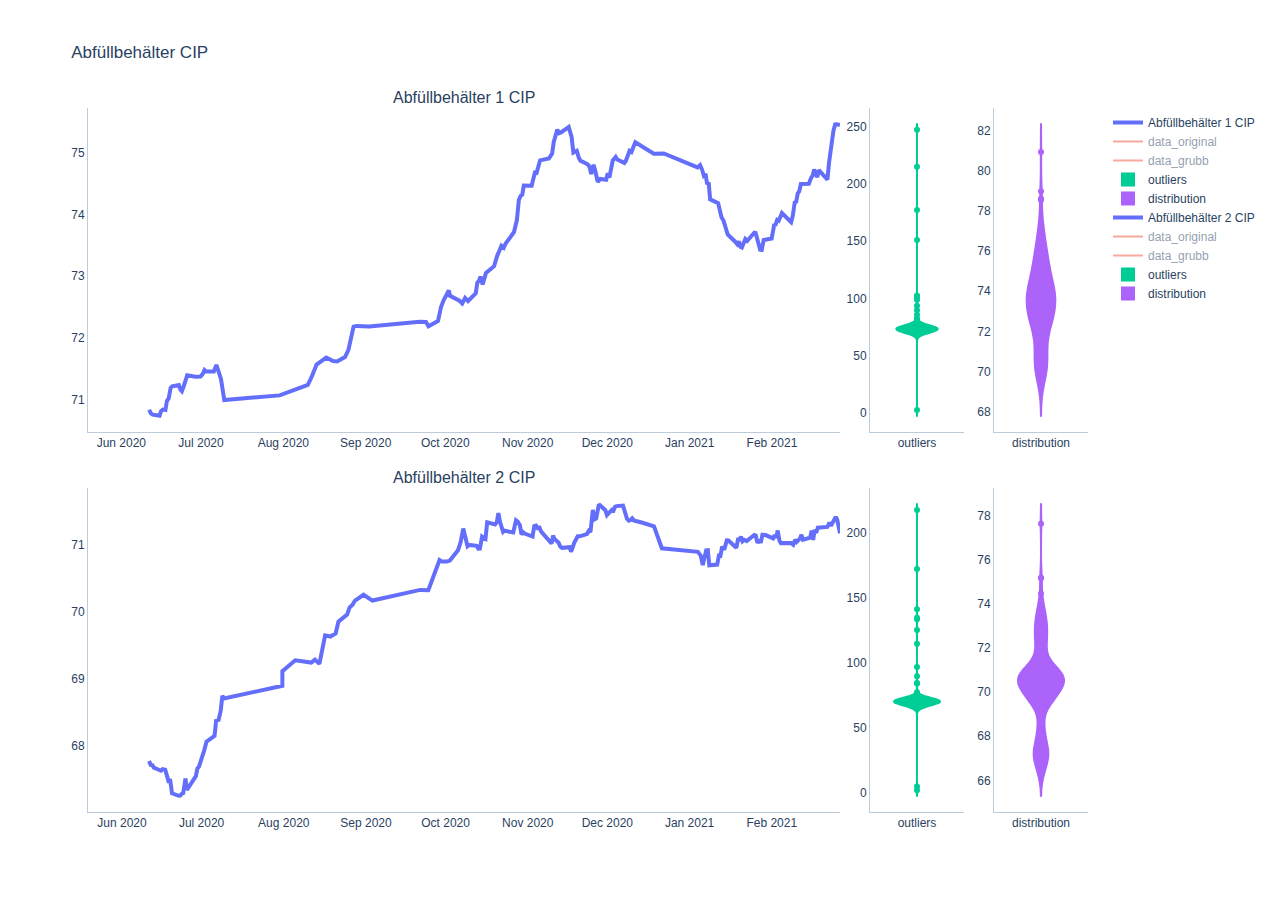
==== assets/html/plots/abCip.html @ 439afc91 "now with plots" ====
<html>
<head><meta charset="utf-8" /></head>
<body>
    <div>                        <script type="text/javascript">window.PlotlyConfig = {MathJaxConfig: 'local'};</script>
        <script type="text/javascript">/**
* plotly.js v1.58.4
* Copyright 2012-2020, Plotly, Inc.
* All rights reserved.
* Licensed under the MIT license
*/
!function(t){if("object"==typeof exports&&"undefined"!=typeof module)module.exports=t();else if("function"==typeof define&&define.amd)define([],t);else{("undefined"!=typeof window?window:"undefined"!=typeof global?global:"undefined"!=typeof self?self:this).Plotly=t()}}((function(){return function t(e,r,n){function i(o,s){if(!r[o]){if(!e[o]){var l="function"==typeof require&&require;if(!s&&l)return l(o,!0);if(a)return a(o,!0);var c=new Error("Cannot find module '"+o+"'");throw c.code="MODULE_NOT_FOUND",c}var u=r[o]={exports:{}};e[o][0].call(u.exports,(function(t){return i(e[o][1][t]||t)}),u,u.exports,t,e,r,n)}return r[o].exports}for(var a="function"==typeof require&&require,o=0;o<n.length;o++)i(n[o]);return i}({1:[function(t,e,r){"use strict";var n=t("../src/lib"),i={"X,X div":"direction:ltr;font-family:'Open Sans', verdana, arial, sans-serif;margin:0;padding:0;","X input,X button":"font-family:'Open Sans', verdana, arial, sans-serif;","X input:focus,X button:focus":"outline:none;","X a":"text-decoration:none;","X a:hover":"text-decoration:none;","X .crisp":"shape-rendering:crispEdges;","X .user-select-none":"-webkit-user-select:none;-moz-user-select:none;-ms-user-select:none;-o-user-select:none;user-select:none;","X svg":"overflow:hidden;","X svg a":"fill:#447adb;","X svg a:hover":"fill:#3c6dc5;","X .main-svg":"position:absolute;top:0;left:0;pointer-events:none;","X .main-svg .draglayer":"pointer-events:all;","X .cursor-default":"cursor:default;","X .cursor-pointer":"cursor:pointer;","X .cursor-crosshair":"cursor:crosshair;","X .cursor-move":"cursor:move;","X .cursor-col-resize":"cursor:col-resize;","X .cursor-row-resize":"cursor:row-resize;","X .cursor-ns-resize":"cursor:ns-resize;","X .cursor-ew-resize":"cursor:ew-resize;","X .cursor-sw-resize":"cursor:sw-resize;","X .cursor-s-resize":"cursor:s-resize;","X .cursor-se-resize":"cursor:se-resize;","X .cursor-w-resize":"cursor:w-resize;","X .cursor-e-resize":"cursor:e-resize;","X .cursor-nw-resize":"cursor:nw-resize;","X .cursor-n-resize":"cursor:n-resize;","X .cursor-ne-resize":"cursor:ne-resize;","X .cursor-grab":"cursor:-webkit-grab;cursor:grab;","X .modebar":"position:absolute;top:2px;right:2px;","X .ease-bg":"-webkit-transition:background-color 0.3s ease 0s;-moz-transition:background-color 0.3s ease 0s;-ms-transition:background-color 0.3s ease 0s;-o-transition:background-color 0.3s ease 0s;transition:background-color 0.3s ease 0s;","X .modebar--hover>:not(.watermark)":"opacity:0;-webkit-transition:opacity 0.3s ease 0s;-moz-transition:opacity 0.3s ease 0s;-ms-transition:opacity 0.3s ease 0s;-o-transition:opacity 0.3s ease 0s;transition:opacity 0.3s ease 0s;","X:hover .modebar--hover .modebar-group":"opacity:1;","X .modebar-group":"float:left;display:inline-block;box-sizing:border-box;padding-left:8px;position:relative;vertical-align:middle;white-space:nowrap;","X .modebar-btn":"position:relative;font-size:16px;padding:3px 4px;height:22px;cursor:pointer;line-height:normal;box-sizing:border-box;","X .modebar-btn svg":"position:relative;top:2px;","X .modebar.vertical":"display:flex;flex-direction:column;flex-wrap:wrap;align-content:flex-end;max-height:100%;","X .modebar.vertical svg":"top:-1px;","X .modebar.vertical .modebar-group":"display:block;float:none;padding-left:0px;padding-bottom:8px;","X .modebar.vertical .modebar-group .modebar-btn":"display:block;text-align:center;","X [data-title]:before,X [data-title]:after":"position:absolute;-webkit-transform:translate3d(0, 0, 0);-moz-transform:translate3d(0, 0, 0);-ms-transform:translate3d(0, 0, 0);-o-transform:translate3d(0, 0, 0);transform:translate3d(0, 0, 0);display:none;opacity:0;z-index:1001;pointer-events:none;top:110%;right:50%;","X [data-title]:hover:before,X [data-title]:hover:after":"display:block;opacity:1;","X [data-title]:before":"content:'';position:absolute;background:transparent;border:6px solid transparent;z-index:1002;margin-top:-12px;border-bottom-color:#69738a;margin-right:-6px;","X [data-title]:after":"content:attr(data-title);background:#69738a;color:white;padding:8px 10px;font-size:12px;line-height:12px;white-space:nowrap;margin-right:-18px;border-radius:2px;","X .vertical [data-title]:before,X .vertical [data-title]:after":"top:0%;right:200%;","X .vertical [data-title]:before":"border:6px solid transparent;border-left-color:#69738a;margin-top:8px;margin-right:-30px;","X .select-outline":"fill:none;stroke-width:1;shape-rendering:crispEdges;","X .select-outline-1":"stroke:white;","X .select-outline-2":"stroke:black;stroke-dasharray:2px 2px;",Y:"font-family:'Open Sans', verdana, arial, sans-serif;position:fixed;top:50px;right:20px;z-index:10000;font-size:10pt;max-width:180px;","Y p":"margin:0;","Y .notifier-note":"min-width:180px;max-width:250px;border:1px solid #fff;z-index:3000;margin:0;background-color:#8c97af;background-color:rgba(140,151,175,0.9);color:#fff;padding:10px;overflow-wrap:break-word;word-wrap:break-word;-ms-hyphens:auto;-webkit-hyphens:auto;hyphens:auto;","Y .notifier-close":"color:#fff;opacity:0.8;float:right;padding:0 5px;background:none;border:none;font-size:20px;font-weight:bold;line-height:20px;","Y .notifier-close:hover":"color:#444;text-decoration:none;cursor:pointer;"};for(var a in i){var o=a.replace(/^,/," ,").replace(/X/g,".js-plotly-plot .plotly").replace(/Y/g,".plotly-notifier");n.addStyleRule(o,i[a])}},{"../src/lib":778}],2:[function(t,e,r){"use strict";e.exports=t("../src/transforms/aggregate")},{"../src/transforms/aggregate":1365}],3:[function(t,e,r){"use strict";e.exports=t("../src/traces/bar")},{"../src/traces/bar":929}],4:[function(t,e,r){"use strict";e.exports=t("../src/traces/barpolar")},{"../src/traces/barpolar":942}],5:[function(t,e,r){"use strict";e.exports=t("../src/traces/box")},{"../src/traces/box":952}],6:[function(t,e,r){"use strict";e.exports=t("../src/components/calendars")},{"../src/components/calendars":641}],7:[function(t,e,r){"use strict";e.exports=t("../src/traces/candlestick")},{"../src/traces/candlestick":961}],8:[function(t,e,r){"use strict";e.exports=t("../src/traces/carpet")},{"../src/traces/carpet":980}],9:[function(t,e,r){"use strict";e.exports=t("../src/traces/choropleth")},{"../src/traces/choropleth":994}],10:[function(t,e,r){"use strict";e.exports=t("../src/traces/choroplethmapbox")},{"../src/traces/choroplethmapbox":1001}],11:[function(t,e,r){"use strict";e.exports=t("../src/traces/cone")},{"../src/traces/cone":1007}],12:[function(t,e,r){"use strict";e.exports=t("../src/traces/contour")},{"../src/traces/contour":1022}],13:[function(t,e,r){"use strict";e.exports=t("../src/traces/contourcarpet")},{"../src/traces/contourcarpet":1033}],14:[function(t,e,r){"use strict";e.exports=t("../src/core")},{"../src/core":755}],15:[function(t,e,r){"use strict";e.exports=t("../src/traces/densitymapbox")},{"../src/traces/densitymapbox":1041}],16:[function(t,e,r){"use strict";e.exports=t("../src/transforms/filter")},{"../src/transforms/filter":1366}],17:[function(t,e,r){"use strict";e.exports=t("../src/traces/funnel")},{"../src/traces/funnel":1051}],18:[function(t,e,r){"use strict";e.exports=t("../src/traces/funnelarea")},{"../src/traces/funnelarea":1060}],19:[function(t,e,r){"use strict";e.exports=t("../src/transforms/groupby")},{"../src/transforms/groupby":1367}],20:[function(t,e,r){"use strict";e.exports=t("../src/traces/heatmap")},{"../src/traces/heatmap":1073}],21:[function(t,e,r){"use strict";e.exports=t("../src/traces/heatmapgl")},{"../src/traces/heatmapgl":1083}],22:[function(t,e,r){"use strict";e.exports=t("../src/traces/histogram")},{"../src/traces/histogram":1095}],23:[function(t,e,r){"use strict";e.exports=t("../src/traces/histogram2d")},{"../src/traces/histogram2d":1101}],24:[function(t,e,r){"use strict";e.exports=t("../src/traces/histogram2dcontour")},{"../src/traces/histogram2dcontour":1105}],25:[function(t,e,r){"use strict";e.exports=t("../src/traces/image")},{"../src/traces/image":1113}],26:[function(t,e,r){"use strict";var n=t("./core");n.register([t("./bar"),t("./box"),t("./heatmap"),t("./histogram"),t("./histogram2d"),t("./histogram2dcontour"),t("./contour"),t("./scatterternary"),t("./violin"),t("./funnel"),t("./waterfall"),t("./image"),t("./pie"),t("./sunburst"),t("./treemap"),t("./funnelarea"),t("./scatter3d"),t("./surface"),t("./isosurface"),t("./volume"),t("./mesh3d"),t("./cone"),t("./streamtube"),t("./scattergeo"),t("./choropleth"),t("./scattergl"),t("./splom"),t("./pointcloud"),t("./heatmapgl"),t("./parcoords"),t("./parcats"),t("./scattermapbox"),t("./choroplethmapbox"),t("./densitymapbox"),t("./sankey"),t("./indicator"),t("./table"),t("./carpet"),t("./scattercarpet"),t("./contourcarpet"),t("./ohlc"),t("./candlestick"),t("./scatterpolar"),t("./scatterpolargl"),t("./barpolar")]),n.register([t("./aggregate"),t("./filter"),t("./groupby"),t("./sort")]),n.register([t("./calendars")]),e.exports=n},{"./aggregate":2,"./bar":3,"./barpolar":4,"./box":5,"./calendars":6,"./candlestick":7,"./carpet":8,"./choropleth":9,"./choroplethmapbox":10,"./cone":11,"./contour":12,"./contourcarpet":13,"./core":14,"./densitymapbox":15,"./filter":16,"./funnel":17,"./funnelarea":18,"./groupby":19,"./heatmap":20,"./heatmapgl":21,"./histogram":22,"./histogram2d":23,"./histogram2dcontour":24,"./image":25,"./indicator":27,"./isosurface":28,"./mesh3d":29,"./ohlc":30,"./parcats":31,"./parcoords":32,"./pie":33,"./pointcloud":34,"./sankey":35,"./scatter3d":36,"./scattercarpet":37,"./scattergeo":38,"./scattergl":39,"./scattermapbox":40,"./scatterpolar":41,"./scatterpolargl":42,"./scatterternary":43,"./sort":44,"./splom":45,"./streamtube":46,"./sunburst":47,"./surface":48,"./table":49,"./treemap":50,"./violin":51,"./volume":52,"./waterfall":53}],27:[function(t,e,r){"use strict";e.exports=t("../src/traces/indicator")},{"../src/traces/indicator":1121}],28:[function(t,e,r){"use strict";e.exports=t("../src/traces/isosurface")},{"../src/traces/isosurface":1127}],29:[function(t,e,r){"use strict";e.exports=t("../src/traces/mesh3d")},{"../src/traces/mesh3d":1132}],30:[function(t,e,r){"use strict";e.exports=t("../src/traces/ohlc")},{"../src/traces/ohlc":1137}],31:[function(t,e,r){"use strict";e.exports=t("../src/traces/parcats")},{"../src/traces/parcats":1146}],32:[function(t,e,r){"use strict";e.exports=t("../src/traces/parcoords")},{"../src/traces/parcoords":1156}],33:[function(t,e,r){"use strict";e.exports=t("../src/traces/pie")},{"../src/traces/pie":1167}],34:[function(t,e,r){"use strict";e.exports=t("../src/traces/pointcloud")},{"../src/traces/pointcloud":1176}],35:[function(t,e,r){"use strict";e.exports=t("../src/traces/sankey")},{"../src/traces/sankey":1182}],36:[function(t,e,r){"use strict";e.exports=t("../src/traces/scatter3d")},{"../src/traces/scatter3d":1220}],37:[function(t,e,r){"use strict";e.exports=t("../src/traces/scattercarpet")},{"../src/traces/scattercarpet":1227}],38:[function(t,e,r){"use strict";e.exports=t("../src/traces/scattergeo")},{"../src/traces/scattergeo":1235}],39:[function(t,e,r){"use strict";e.exports=t("../src/traces/scattergl")},{"../src/traces/scattergl":1248}],40:[function(t,e,r){"use strict";e.exports=t("../src/traces/scattermapbox")},{"../src/traces/scattermapbox":1258}],41:[function(t,e,r){"use strict";e.exports=t("../src/traces/scatterpolar")},{"../src/traces/scatterpolar":1266}],42:[function(t,e,r){"use strict";e.exports=t("../src/traces/scatterpolargl")},{"../src/traces/scatterpolargl":1273}],43:[function(t,e,r){"use strict";e.exports=t("../src/traces/scatterternary")},{"../src/traces/scatterternary":1281}],44:[function(t,e,r){"use strict";e.exports=t("../src/transforms/sort")},{"../src/transforms/sort":1369}],45:[function(t,e,r){"use strict";e.exports=t("../src/traces/splom")},{"../src/traces/splom":1290}],46:[function(t,e,r){"use strict";e.exports=t("../src/traces/streamtube")},{"../src/traces/streamtube":1298}],47:[function(t,e,r){"use strict";e.exports=t("../src/traces/sunburst")},{"../src/traces/sunburst":1306}],48:[function(t,e,r){"use strict";e.exports=t("../src/traces/surface")},{"../src/traces/surface":1315}],49:[function(t,e,r){"use strict";e.exports=t("../src/traces/table")},{"../src/traces/table":1323}],50:[function(t,e,r){"use strict";e.exports=t("../src/traces/treemap")},{"../src/traces/treemap":1332}],51:[function(t,e,r){"use strict";e.exports=t("../src/traces/violin")},{"../src/traces/violin":1344}],52:[function(t,e,r){"use strict";e.exports=t("../src/traces/volume")},{"../src/traces/volume":1352}],53:[function(t,e,r){"use strict";e.exports=t("../src/traces/waterfall")},{"../src/traces/waterfall":1360}],54:[function(t,e,r){"use strict";e.exports=function(t){var e=(t=t||{}).eye||[0,0,1],r=t.center||[0,0,0],s=t.up||[0,1,0],l=t.distanceLimits||[0,1/0],c=t.mode||"turntable",u=n(),f=i(),h=a();return u.setDistanceLimits(l[0],l[1]),u.lookAt(0,e,r,s),f.setDistanceLimits(l[0],l[1]),f.lookAt(0,e,r,s),h.setDistanceLimits(l[0],l[1]),h.lookAt(0,e,r,s),new o({turntable:u,orbit:f,matrix:h},c)};var n=t("turntable-camera-controller"),i=t("orbit-camera-controller"),a=t("matrix-camera-controller");function o(t,e){this._controllerNames=Object.keys(t),this._controllerList=this._controllerNames.map((function(e){return t[e]})),this._mode=e,this._active=t[e],this._active||(this._mode="turntable",this._active=t.turntable),this.modes=this._controllerNames,this.computedMatrix=this._active.computedMatrix,this.computedEye=this._active.computedEye,this.computedUp=this._active.computedUp,this.computedCenter=this._active.computedCenter,this.computedRadius=this._active.computedRadius}var s=o.prototype;[["flush",1],["idle",1],["lookAt",4],["rotate",4],["pan",4],["translate",4],["setMatrix",2],["setDistanceLimits",2],["setDistance",2]].forEach((function(t){for(var e=t[0],r=[],n=0;n<t[1];++n)r.push("a"+n);var i="var cc=this._controllerList;for(var i=0;i<cc.length;++i){cc[i]."+t[0]+"("+r.join()+")}";s[e]=Function.apply(null,r.concat(i))})),s.recalcMatrix=function(t){this._active.recalcMatrix(t)},s.getDistance=function(t){return this._active.getDistance(t)},s.getDistanceLimits=function(t){return this._active.getDistanceLimits(t)},s.lastT=function(){return this._active.lastT()},s.setMode=function(t){if(t!==this._mode){var e=this._controllerNames.indexOf(t);if(!(e<0)){var r=this._active,n=this._controllerList[e],i=Math.max(r.lastT(),n.lastT());r.recalcMatrix(i),n.setMatrix(i,r.computedMatrix),this._active=n,this._mode=t,this.computedMatrix=this._active.computedMatrix,this.computedEye=this._active.computedEye,this.computedUp=this._active.computedUp,this.computedCenter=this._active.computedCenter,this.computedRadius=this._active.computedRadius}}},s.getMode=function(){return this._mode}},{"matrix-camera-controller":480,"orbit-camera-controller":501,"turntable-camera-controller":581}],55:[function(t,e,r){!function(n,i){"object"==typeof r&&"undefined"!=typeof e?i(r,t("d3-array"),t("d3-collection"),t("d3-shape"),t("elementary-circuits-directed-graph")):i(n.d3=n.d3||{},n.d3,n.d3,n.d3,null)}(this,(function(t,e,r,n,i){"use strict";function a(t){return t.target.depth}function o(t,e){return t.sourceLinks.length?t.depth:e-1}function s(t){return function(){return t}}i=i&&i.hasOwnProperty("default")?i.default:i;var l="function"==typeof Symbol&&"symbol"==typeof Symbol.iterator?function(t){return typeof t}:function(t){return t&&"function"==typeof Symbol&&t.constructor===Symbol&&t!==Symbol.prototype?"symbol":typeof t};function c(t,e){return f(t.source,e.source)||t.index-e.index}function u(t,e){return f(t.target,e.target)||t.index-e.index}function f(t,e){return t.partOfCycle===e.partOfCycle?t.y0-e.y0:"top"===t.circularLinkType||"bottom"===e.circularLinkType?-1:1}function h(t){return t.value}function p(t){return(t.y0+t.y1)/2}function d(t){return p(t.source)}function g(t){return p(t.target)}function m(t){return t.index}function v(t){return t.nodes}function y(t){return t.links}function x(t,e){var r=t.get(e);if(!r)throw new Error("missing: "+e);return r}function b(t,e){return e(t)}function _(t,e,r){var n=0;if(null===r){for(var a=[],o=0;o<t.links.length;o++){var s=t.links[o],l=s.source.index,c=s.target.index;a[l]||(a[l]=[]),a[c]||(a[c]=[]),-1===a[l].indexOf(c)&&a[l].push(c)}var u=i(a);u.sort((function(t,e){return t.length-e.length}));var f={};for(o=0;o<u.length;o++){var h=u[o].slice(-2);f[h[0]]||(f[h[0]]={}),f[h[0]][h[1]]=!0}t.links.forEach((function(t){var e=t.target.index,r=t.source.index;e===r||f[r]&&f[r][e]?(t.circular=!0,t.circularLinkID=n,n+=1):t.circular=!1}))}else t.links.forEach((function(t){t.source[r]<t.target[r]?t.circular=!1:(t.circular=!0,t.circularLinkID=n,n+=1)}))}function w(t,e){var r=0,n=0;t.links.forEach((function(i){i.circular&&(i.source.circularLinkType||i.target.circularLinkType?i.circularLinkType=i.source.circularLinkType?i.source.circularLinkType:i.target.circularLinkType:i.circularLinkType=r<n?"top":"bottom","top"==i.circularLinkType?r+=1:n+=1,t.nodes.forEach((function(t){b(t,e)!=b(i.source,e)&&b(t,e)!=b(i.target,e)||(t.circularLinkType=i.circularLinkType)})))})),t.links.forEach((function(t){t.circular&&(t.source.circularLinkType==t.target.circularLinkType&&(t.circularLinkType=t.source.circularLinkType),H(t,e)&&(t.circularLinkType=t.source.circularLinkType))}))}function T(t){var e=Math.abs(t.y1-t.y0),r=Math.abs(t.target.x0-t.source.x1);return Math.atan(r/e)}function k(t,e){var r=0;t.sourceLinks.forEach((function(t){r=t.circular&&!H(t,e)?r+1:r}));var n=0;return t.targetLinks.forEach((function(t){n=t.circular&&!H(t,e)?n+1:n})),r+n}function M(t){var e=t.source.sourceLinks,r=0;e.forEach((function(t){r=t.circular?r+1:r}));var n=t.target.targetLinks,i=0;return n.forEach((function(t){i=t.circular?i+1:i})),!(r>1||i>1)}function A(t,e,r){return t.sort(E),t.forEach((function(n,i){var a,o,s=0;if(H(n,r)&&M(n))n.circularPathData.verticalBuffer=s+n.width/2;else{for(var l=0;l<i;l++)if(a=t[i],o=t[l],!(a.source.column<o.target.column||a.target.column>o.source.column)){var c=t[l].circularPathData.verticalBuffer+t[l].width/2+e;s=c>s?c:s}n.circularPathData.verticalBuffer=s+n.width/2}})),t}function S(t,r,i,a){var o=e.min(t.links,(function(t){return t.source.y0}));t.links.forEach((function(t){t.circular&&(t.circularPathData={})})),A(t.links.filter((function(t){return"top"==t.circularLinkType})),r,a),A(t.links.filter((function(t){return"bottom"==t.circularLinkType})),r,a),t.links.forEach((function(e){if(e.circular){if(e.circularPathData.arcRadius=e.width+10,e.circularPathData.leftNodeBuffer=5,e.circularPathData.rightNodeBuffer=5,e.circularPathData.sourceWidth=e.source.x1-e.source.x0,e.circularPathData.sourceX=e.source.x0+e.circularPathData.sourceWidth,e.circularPathData.targetX=e.target.x0,e.circularPathData.sourceY=e.y0,e.circularPathData.targetY=e.y1,H(e,a)&&M(e))e.circularPathData.leftSmallArcRadius=10+e.width/2,e.circularPathData.leftLargeArcRadius=10+e.width/2,e.circularPathData.rightSmallArcRadius=10+e.width/2,e.circularPathData.rightLargeArcRadius=10+e.width/2,"bottom"==e.circularLinkType?(e.circularPathData.verticalFullExtent=e.source.y1+25+e.circularPathData.verticalBuffer,e.circularPathData.verticalLeftInnerExtent=e.circularPathData.verticalFullExtent-e.circularPathData.leftLargeArcRadius,e.circularPathData.verticalRightInnerExtent=e.circularPathData.verticalFullExtent-e.circularPathData.rightLargeArcRadius):(e.circularPathData.verticalFullExtent=e.source.y0-25-e.circularPathData.verticalBuffer,e.circularPathData.verticalLeftInnerExtent=e.circularPathData.verticalFullExtent+e.circularPathData.leftLargeArcRadius,e.circularPathData.verticalRightInnerExtent=e.circularPathData.verticalFullExtent+e.circularPathData.rightLargeArcRadius);else{var s=e.source.column,l=e.circularLinkType,c=t.links.filter((function(t){return t.source.column==s&&t.circularLinkType==l}));"bottom"==e.circularLinkType?c.sort(L):c.sort(C);var u=0;c.forEach((function(t,n){t.circularLinkID==e.circularLinkID&&(e.circularPathData.leftSmallArcRadius=10+e.width/2+u,e.circularPathData.leftLargeArcRadius=10+e.width/2+n*r+u),u+=t.width})),s=e.target.column,c=t.links.filter((function(t){return t.target.column==s&&t.circularLinkType==l})),"bottom"==e.circularLinkType?c.sort(P):c.sort(I),u=0,c.forEach((function(t,n){t.circularLinkID==e.circularLinkID&&(e.circularPathData.rightSmallArcRadius=10+e.width/2+u,e.circularPathData.rightLargeArcRadius=10+e.width/2+n*r+u),u+=t.width})),"bottom"==e.circularLinkType?(e.circularPathData.verticalFullExtent=Math.max(i,e.source.y1,e.target.y1)+25+e.circularPathData.verticalBuffer,e.circularPathData.verticalLeftInnerExtent=e.circularPathData.verticalFullExtent-e.circularPathData.leftLargeArcRadius,e.circularPathData.verticalRightInnerExtent=e.circularPathData.verticalFullExtent-e.circularPathData.rightLargeArcRadius):(e.circularPathData.verticalFullExtent=o-25-e.circularPathData.verticalBuffer,e.circularPathData.verticalLeftInnerExtent=e.circularPathData.verticalFullExtent+e.circularPathData.leftLargeArcRadius,e.circularPathData.verticalRightInnerExtent=e.circularPathData.verticalFullExtent+e.circularPathData.rightLargeArcRadius)}e.circularPathData.leftInnerExtent=e.circularPathData.sourceX+e.circularPathData.leftNodeBuffer,e.circularPathData.rightInnerExtent=e.circularPathData.targetX-e.circularPathData.rightNodeBuffer,e.circularPathData.leftFullExtent=e.circularPathData.sourceX+e.circularPathData.leftLargeArcRadius+e.circularPathData.leftNodeBuffer,e.circularPathData.rightFullExtent=e.circularPathData.targetX-e.circularPathData.rightLargeArcRadius-e.circularPathData.rightNodeBuffer}if(e.circular)e.path=function(t){var e="";e="top"==t.circularLinkType?"M"+t.circularPathData.sourceX+" "+t.circularPathData.sourceY+" L"+t.circularPathData.leftInnerExtent+" "+t.circularPathData.sourceY+" A"+t.circularPathData.leftLargeArcRadius+" "+t.circularPathData.leftSmallArcRadius+" 0 0 0 "+t.circularPathData.leftFullExtent+" "+(t.circularPathData.sourceY-t.circularPathData.leftSmallArcRadius)+" L"+t.circularPathData.leftFullExtent+" "+t.circularPathData.verticalLeftInnerExtent+" A"+t.circularPathData.leftLargeArcRadius+" "+t.circularPathData.leftLargeArcRadius+" 0 0 0 "+t.circularPathData.leftInnerExtent+" "+t.circularPathData.verticalFullExtent+" L"+t.circularPathData.rightInnerExtent+" "+t.circularPathData.verticalFullExtent+" A"+t.circularPathData.rightLargeArcRadius+" "+t.circularPathData.rightLargeArcRadius+" 0 0 0 "+t.circularPathData.rightFullExtent+" "+t.circularPathData.verticalRightInnerExtent+" L"+t.circularPathData.rightFullExtent+" "+(t.circularPathData.targetY-t.circularPathData.rightSmallArcRadius)+" A"+t.circularPathData.rightLargeArcRadius+" "+t.circularPathData.rightSmallArcRadius+" 0 0 0 "+t.circularPathData.rightInnerExtent+" "+t.circularPathData.targetY+" L"+t.circularPathData.targetX+" "+t.circularPathData.targetY:"M"+t.circularPathData.sourceX+" "+t.circularPathData.sourceY+" L"+t.circularPathData.leftInnerExtent+" "+t.circularPathData.sourceY+" A"+t.circularPathData.leftLargeArcRadius+" "+t.circularPathData.leftSmallArcRadius+" 0 0 1 "+t.circularPathData.leftFullExtent+" "+(t.circularPathData.sourceY+t.circularPathData.leftSmallArcRadius)+" L"+t.circularPathData.leftFullExtent+" "+t.circularPathData.verticalLeftInnerExtent+" A"+t.circularPathData.leftLargeArcRadius+" "+t.circularPathData.leftLargeArcRadius+" 0 0 1 "+t.circularPathData.leftInnerExtent+" "+t.circularPathData.verticalFullExtent+" L"+t.circularPathData.rightInnerExtent+" "+t.circularPathData.verticalFullExtent+" A"+t.circularPathData.rightLargeArcRadius+" "+t.circularPathData.rightLargeArcRadius+" 0 0 1 "+t.circularPathData.rightFullExtent+" "+t.circularPathData.verticalRightInnerExtent+" L"+t.circularPathData.rightFullExtent+" "+(t.circularPathData.targetY+t.circularPathData.rightSmallArcRadius)+" A"+t.circularPathData.rightLargeArcRadius+" "+t.circularPathData.rightSmallArcRadius+" 0 0 1 "+t.circularPathData.rightInnerExtent+" "+t.circularPathData.targetY+" L"+t.circularPathData.targetX+" "+t.circularPathData.targetY;return e}(e);else{var f=n.linkHorizontal().source((function(t){return[t.source.x0+(t.source.x1-t.source.x0),t.y0]})).target((function(t){return[t.target.x0,t.y1]}));e.path=f(e)}}))}function E(t,e){return z(t)==z(e)?"bottom"==t.circularLinkType?L(t,e):C(t,e):z(e)-z(t)}function C(t,e){return t.y0-e.y0}function L(t,e){return e.y0-t.y0}function I(t,e){return t.y1-e.y1}function P(t,e){return e.y1-t.y1}function z(t){return t.target.column-t.source.column}function O(t){return t.target.x0-t.source.x1}function D(t,e){var r=T(t),n=O(e)/Math.tan(r);return"up"==q(t)?t.y1+n:t.y1-n}function R(t,e){var r=T(t),n=O(e)/Math.tan(r);return"up"==q(t)?t.y1-n:t.y1+n}function F(t,e,r,n){t.links.forEach((function(i){if(!i.circular&&i.target.column-i.source.column>1){var a=i.source.column+1,o=i.target.column-1,s=1,l=o-a+1;for(s=1;a<=o;a++,s++)t.nodes.forEach((function(o){if(o.column==a){var c,u=s/(l+1),f=Math.pow(1-u,3),h=3*u*Math.pow(1-u,2),p=3*Math.pow(u,2)*(1-u),d=Math.pow(u,3),g=f*i.y0+h*i.y0+p*i.y1+d*i.y1,m=g-i.width/2,v=g+i.width/2;m>o.y0&&m<o.y1?(c=o.y1-m+10,c="bottom"==o.circularLinkType?c:-c,o=N(o,c,e,r),t.nodes.forEach((function(t){b(t,n)!=b(o,n)&&t.column==o.column&&B(o,t)&&N(t,c,e,r)}))):(v>o.y0&&v<o.y1||m<o.y0&&v>o.y1)&&(c=v-o.y0+10,o=N(o,c,e,r),t.nodes.forEach((function(t){b(t,n)!=b(o,n)&&t.column==o.column&&t.y0<o.y1&&t.y1>o.y1&&N(t,c,e,r)})))}}))}}))}function B(t,e){return t.y0>e.y0&&t.y0<e.y1||(t.y1>e.y0&&t.y1<e.y1||t.y0<e.y0&&t.y1>e.y1)}function N(t,e,r,n){return t.y0+e>=r&&t.y1+e<=n&&(t.y0=t.y0+e,t.y1=t.y1+e,t.targetLinks.forEach((function(t){t.y1=t.y1+e})),t.sourceLinks.forEach((function(t){t.y0=t.y0+e}))),t}function j(t,e,r,n){t.nodes.forEach((function(i){n&&i.y+(i.y1-i.y0)>e&&(i.y=i.y-(i.y+(i.y1-i.y0)-e));var a=t.links.filter((function(t){return b(t.source,r)==b(i,r)})),o=a.length;o>1&&a.sort((function(t,e){if(!t.circular&&!e.circular){if(t.target.column==e.target.column)return t.y1-e.y1;if(!V(t,e))return t.y1-e.y1;if(t.target.column>e.target.column){var r=R(e,t);return t.y1-r}if(e.target.column>t.target.column)return R(t,e)-e.y1}return t.circular&&!e.circular?"top"==t.circularLinkType?-1:1:e.circular&&!t.circular?"top"==e.circularLinkType?1:-1:t.circular&&e.circular?t.circularLinkType===e.circularLinkType&&"top"==t.circularLinkType?t.target.column===e.target.column?t.target.y1-e.target.y1:e.target.column-t.target.column:t.circularLinkType===e.circularLinkType&&"bottom"==t.circularLinkType?t.target.column===e.target.column?e.target.y1-t.target.y1:t.target.column-e.target.column:"top"==t.circularLinkType?-1:1:void 0}));var s=i.y0;a.forEach((function(t){t.y0=s+t.width/2,s+=t.width})),a.forEach((function(t,e){if("bottom"==t.circularLinkType){for(var r=e+1,n=0;r<o;r++)n+=a[r].width;t.y0=i.y1-n-t.width/2}}))}))}function U(t,e,r){t.nodes.forEach((function(e){var n=t.links.filter((function(t){return b(t.target,r)==b(e,r)})),i=n.length;i>1&&n.sort((function(t,e){if(!t.circular&&!e.circular){if(t.source.column==e.source.column)return t.y0-e.y0;if(!V(t,e))return t.y0-e.y0;if(e.source.column<t.source.column){var r=D(e,t);return t.y0-r}if(t.source.column<e.source.column)return D(t,e)-e.y0}return t.circular&&!e.circular?"top"==t.circularLinkType?-1:1:e.circular&&!t.circular?"top"==e.circularLinkType?1:-1:t.circular&&e.circular?t.circularLinkType===e.circularLinkType&&"top"==t.circularLinkType?t.source.column===e.source.column?t.source.y1-e.source.y1:t.source.column-e.source.column:t.circularLinkType===e.circularLinkType&&"bottom"==t.circularLinkType?t.source.column===e.source.column?t.source.y1-e.source.y1:e.source.column-t.source.column:"top"==t.circularLinkType?-1:1:void 0}));var a=e.y0;n.forEach((function(t){t.y1=a+t.width/2,a+=t.width})),n.forEach((function(t,r){if("bottom"==t.circularLinkType){for(var a=r+1,o=0;a<i;a++)o+=n[a].width;t.y1=e.y1-o-t.width/2}}))}))}function V(t,e){return q(t)==q(e)}function q(t){return t.y0-t.y1>0?"up":"down"}function H(t,e){return b(t.source,e)==b(t.target,e)}function G(t,r,n){var i=t.nodes,a=t.links,o=!1,s=!1;if(a.forEach((function(t){"top"==t.circularLinkType?o=!0:"bottom"==t.circularLinkType&&(s=!0)})),0==o||0==s){var l=e.min(i,(function(t){return t.y0})),c=(n-r)/(e.max(i,(function(t){return t.y1}))-l);i.forEach((function(t){var e=(t.y1-t.y0)*c;t.y0=(t.y0-l)*c,t.y1=t.y0+e})),a.forEach((function(t){t.y0=(t.y0-l)*c,t.y1=(t.y1-l)*c,t.width=t.width*c}))}}t.sankeyCircular=function(){var t,n,i=0,a=0,b=1,T=1,M=24,A=m,E=o,C=v,L=y,I=32,P=2,z=null;function O(){var t={nodes:C.apply(null,arguments),links:L.apply(null,arguments)};D(t),_(t,A,z),R(t),B(t),w(t,A),N(t,I,A),V(t);for(var e=4,r=0;r<e;r++)j(t,T,A),U(t,T,A),F(t,a,T,A),j(t,T,A),U(t,T,A);return G(t,a,T),S(t,P,T,A),t}function D(t){t.nodes.forEach((function(t,e){t.index=e,t.sourceLinks=[],t.targetLinks=[]}));var e=r.map(t.nodes,A);return t.links.forEach((function(t,r){t.index=r;var n=t.source,i=t.target;"object"!==("undefined"==typeof n?"undefined":l(n))&&(n=t.source=x(e,n)),"object"!==("undefined"==typeof i?"undefined":l(i))&&(i=t.target=x(e,i)),n.sourceLinks.push(t),i.targetLinks.push(t)})),t}function R(t){t.nodes.forEach((function(t){t.partOfCycle=!1,t.value=Math.max(e.sum(t.sourceLinks,h),e.sum(t.targetLinks,h)),t.sourceLinks.forEach((function(e){e.circular&&(t.partOfCycle=!0,t.circularLinkType=e.circularLinkType)})),t.targetLinks.forEach((function(e){e.circular&&(t.partOfCycle=!0,t.circularLinkType=e.circularLinkType)}))}))}function B(t){var e,r,n;for(e=t.nodes,r=[],n=0;e.length;++n,e=r,r=[])e.forEach((function(t){t.depth=n,t.sourceLinks.forEach((function(t){r.indexOf(t.target)<0&&!t.circular&&r.push(t.target)}))}));for(e=t.nodes,r=[],n=0;e.length;++n,e=r,r=[])e.forEach((function(t){t.height=n,t.targetLinks.forEach((function(t){r.indexOf(t.source)<0&&!t.circular&&r.push(t.source)}))}));t.nodes.forEach((function(t){t.column=Math.floor(E.call(null,t,n))}))}function N(o,s,l){var c=r.nest().key((function(t){return t.column})).sortKeys(e.ascending).entries(o.nodes).map((function(t){return t.values}));!function(r){if(n){var s=1/0;c.forEach((function(t){var e=T*n/(t.length+1);s=e<s?e:s})),t=s}var l=e.min(c,(function(r){return(T-a-(r.length-1)*t)/e.sum(r,h)}));l*=.3,o.links.forEach((function(t){t.width=t.value*l}));var u=function(t){var r=0,n=0,i=0,a=0,o=e.max(t.nodes,(function(t){return t.column}));return t.links.forEach((function(t){t.circular&&("top"==t.circularLinkType?r+=t.width:n+=t.width,0==t.target.column&&(a+=t.width),t.source.column==o&&(i+=t.width))})),{top:r=r>0?r+25+10:r,bottom:n=n>0?n+25+10:n,left:a=a>0?a+25+10:a,right:i=i>0?i+25+10:i}}(o),f=function(t,r){var n=e.max(t.nodes,(function(t){return t.column})),o=b-i,s=T-a,l=o/(o+r.right+r.left),c=s/(s+r.top+r.bottom);return i=i*l+r.left,b=0==r.right?b:b*l,a=a*c+r.top,T*=c,t.nodes.forEach((function(t){t.x0=i+t.column*((b-i-M)/n),t.x1=t.x0+M})),c}(o,u);l*=f,o.links.forEach((function(t){t.width=t.value*l})),c.forEach((function(t){var e=t.length;t.forEach((function(t,n){t.depth==c.length-1&&1==e||0==t.depth&&1==e?(t.y0=T/2-t.value*l,t.y1=t.y0+t.value*l):t.partOfCycle?0==k(t,r)?(t.y0=T/2+n,t.y1=t.y0+t.value*l):"top"==t.circularLinkType?(t.y0=a+n,t.y1=t.y0+t.value*l):(t.y0=T-t.value*l-n,t.y1=t.y0+t.value*l):0==u.top||0==u.bottom?(t.y0=(T-a)/e*n,t.y1=t.y0+t.value*l):(t.y0=(T-a)/2-e/2+n,t.y1=t.y0+t.value*l)}))}))}(l),y();for(var u=1,m=s;m>0;--m)v(u*=.99,l),y();function v(t,r){var n=c.length;c.forEach((function(i){var a=i.length,o=i[0].depth;i.forEach((function(i){var s;if(i.sourceLinks.length||i.targetLinks.length)if(i.partOfCycle&&k(i,r)>0);else if(0==o&&1==a)s=i.y1-i.y0,i.y0=T/2-s/2,i.y1=T/2+s/2;else if(o==n-1&&1==a)s=i.y1-i.y0,i.y0=T/2-s/2,i.y1=T/2+s/2;else{var l=e.mean(i.sourceLinks,g),c=e.mean(i.targetLinks,d),u=((l&&c?(l+c)/2:l||c)-p(i))*t;i.y0+=u,i.y1+=u}}))}))}function y(){c.forEach((function(e){var r,n,i,o=a,s=e.length;for(e.sort(f),i=0;i<s;++i)(n=o-(r=e[i]).y0)>0&&(r.y0+=n,r.y1+=n),o=r.y1+t;if((n=o-t-T)>0)for(o=r.y0-=n,r.y1-=n,i=s-2;i>=0;--i)(n=(r=e[i]).y1+t-o)>0&&(r.y0-=n,r.y1-=n),o=r.y0}))}}function V(t){t.nodes.forEach((function(t){t.sourceLinks.sort(u),t.targetLinks.sort(c)})),t.nodes.forEach((function(t){var e=t.y0,r=e,n=t.y1,i=n;t.sourceLinks.forEach((function(t){t.circular?(t.y0=n-t.width/2,n-=t.width):(t.y0=e+t.width/2,e+=t.width)})),t.targetLinks.forEach((function(t){t.circular?(t.y1=i-t.width/2,i-=t.width):(t.y1=r+t.width/2,r+=t.width)}))}))}return O.nodeId=function(t){return arguments.length?(A="function"==typeof t?t:s(t),O):A},O.nodeAlign=function(t){return arguments.length?(E="function"==typeof t?t:s(t),O):E},O.nodeWidth=function(t){return arguments.length?(M=+t,O):M},O.nodePadding=function(e){return arguments.length?(t=+e,O):t},O.nodes=function(t){return arguments.length?(C="function"==typeof t?t:s(t),O):C},O.links=function(t){return arguments.length?(L="function"==typeof t?t:s(t),O):L},O.size=function(t){return arguments.length?(i=a=0,b=+t[0],T=+t[1],O):[b-i,T-a]},O.extent=function(t){return arguments.length?(i=+t[0][0],b=+t[1][0],a=+t[0][1],T=+t[1][1],O):[[i,a],[b,T]]},O.iterations=function(t){return arguments.length?(I=+t,O):I},O.circularLinkGap=function(t){return arguments.length?(P=+t,O):P},O.nodePaddingRatio=function(t){return arguments.length?(n=+t,O):n},O.sortNodes=function(t){return arguments.length?(z=t,O):z},O.update=function(t){return w(t,A),V(t),t.links.forEach((function(t){t.circular&&(t.circularLinkType=t.y0+t.y1<T?"top":"bottom",t.source.circularLinkType=t.circularLinkType,t.target.circularLinkType=t.circularLinkType)})),j(t,T,A,!1),U(t,T,A),S(t,P,T,A),t},O},t.sankeyCenter=function(t){return t.targetLinks.length?t.depth:t.sourceLinks.length?e.min(t.sourceLinks,a)-1:0},t.sankeyLeft=function(t){return t.depth},t.sankeyRight=function(t,e){return e-1-t.height},t.sankeyJustify=o,Object.defineProperty(t,"__esModule",{value:!0})}))},{"d3-array":156,"d3-collection":157,"d3-shape":165,"elementary-circuits-directed-graph":179}],56:[function(t,e,r){!function(n,i){"object"==typeof r&&"undefined"!=typeof e?i(r,t("d3-array"),t("d3-collection"),t("d3-shape")):i(n.d3=n.d3||{},n.d3,n.d3,n.d3)}(this,(function(t,e,r,n){"use strict";function i(t){return t.target.depth}function a(t,e){return t.sourceLinks.length?t.depth:e-1}function o(t){return function(){return t}}function s(t,e){return c(t.source,e.source)||t.index-e.index}function l(t,e){return c(t.target,e.target)||t.index-e.index}function c(t,e){return t.y0-e.y0}function u(t){return t.value}function f(t){return(t.y0+t.y1)/2}function h(t){return f(t.source)*t.value}function p(t){return f(t.target)*t.value}function d(t){return t.index}function g(t){return t.nodes}function m(t){return t.links}function v(t,e){var r=t.get(e);if(!r)throw new Error("missing: "+e);return r}function y(t){return[t.source.x1,t.y0]}function x(t){return[t.target.x0,t.y1]}t.sankey=function(){var t=0,n=0,i=1,y=1,x=24,b=8,_=d,w=a,T=g,k=m,M=32;function A(){var t={nodes:T.apply(null,arguments),links:k.apply(null,arguments)};return S(t),E(t),C(t),L(t),I(t),t}function S(t){t.nodes.forEach((function(t,e){t.index=e,t.sourceLinks=[],t.targetLinks=[]}));var e=r.map(t.nodes,_);t.links.forEach((function(t,r){t.index=r;var n=t.source,i=t.target;"object"!=typeof n&&(n=t.source=v(e,n)),"object"!=typeof i&&(i=t.target=v(e,i)),n.sourceLinks.push(t),i.targetLinks.push(t)}))}function E(t){t.nodes.forEach((function(t){t.value=Math.max(e.sum(t.sourceLinks,u),e.sum(t.targetLinks,u))}))}function C(e){var r,n,a;for(r=e.nodes,n=[],a=0;r.length;++a,r=n,n=[])r.forEach((function(t){t.depth=a,t.sourceLinks.forEach((function(t){n.indexOf(t.target)<0&&n.push(t.target)}))}));for(r=e.nodes,n=[],a=0;r.length;++a,r=n,n=[])r.forEach((function(t){t.height=a,t.targetLinks.forEach((function(t){n.indexOf(t.source)<0&&n.push(t.source)}))}));var o=(i-t-x)/(a-1);e.nodes.forEach((function(e){e.x1=(e.x0=t+Math.max(0,Math.min(a-1,Math.floor(w.call(null,e,a))))*o)+x}))}function L(t){var i=r.nest().key((function(t){return t.x0})).sortKeys(e.ascending).entries(t.nodes).map((function(t){return t.values}));!function(){var r=e.max(i,(function(t){return t.length})),a=2/3*(y-n)/(r-1);b>a&&(b=a);var o=e.min(i,(function(t){return(y-n-(t.length-1)*b)/e.sum(t,u)}));i.forEach((function(t){t.forEach((function(t,e){t.y1=(t.y0=e)+t.value*o}))})),t.links.forEach((function(t){t.width=t.value*o}))}(),d();for(var a=1,o=M;o>0;--o)l(a*=.99),d(),s(a),d();function s(t){i.forEach((function(r){r.forEach((function(r){if(r.targetLinks.length){var n=(e.sum(r.targetLinks,h)/e.sum(r.targetLinks,u)-f(r))*t;r.y0+=n,r.y1+=n}}))}))}function l(t){i.slice().reverse().forEach((function(r){r.forEach((function(r){if(r.sourceLinks.length){var n=(e.sum(r.sourceLinks,p)/e.sum(r.sourceLinks,u)-f(r))*t;r.y0+=n,r.y1+=n}}))}))}function d(){i.forEach((function(t){var e,r,i,a=n,o=t.length;for(t.sort(c),i=0;i<o;++i)(r=a-(e=t[i]).y0)>0&&(e.y0+=r,e.y1+=r),a=e.y1+b;if((r=a-b-y)>0)for(a=e.y0-=r,e.y1-=r,i=o-2;i>=0;--i)(r=(e=t[i]).y1+b-a)>0&&(e.y0-=r,e.y1-=r),a=e.y0}))}}function I(t){t.nodes.forEach((function(t){t.sourceLinks.sort(l),t.targetLinks.sort(s)})),t.nodes.forEach((function(t){var e=t.y0,r=e;t.sourceLinks.forEach((function(t){t.y0=e+t.width/2,e+=t.width})),t.targetLinks.forEach((function(t){t.y1=r+t.width/2,r+=t.width}))}))}return A.update=function(t){return I(t),t},A.nodeId=function(t){return arguments.length?(_="function"==typeof t?t:o(t),A):_},A.nodeAlign=function(t){return arguments.length?(w="function"==typeof t?t:o(t),A):w},A.nodeWidth=function(t){return arguments.length?(x=+t,A):x},A.nodePadding=function(t){return arguments.length?(b=+t,A):b},A.nodes=function(t){return arguments.length?(T="function"==typeof t?t:o(t),A):T},A.links=function(t){return arguments.length?(k="function"==typeof t?t:o(t),A):k},A.size=function(e){return arguments.length?(t=n=0,i=+e[0],y=+e[1],A):[i-t,y-n]},A.extent=function(e){return arguments.length?(t=+e[0][0],i=+e[1][0],n=+e[0][1],y=+e[1][1],A):[[t,n],[i,y]]},A.iterations=function(t){return arguments.length?(M=+t,A):M},A},t.sankeyCenter=function(t){return t.targetLinks.length?t.depth:t.sourceLinks.length?e.min(t.sourceLinks,i)-1:0},t.sankeyLeft=function(t){return t.depth},t.sankeyRight=function(t,e){return e-1-t.height},t.sankeyJustify=a,t.sankeyLinkHorizontal=function(){return n.linkHorizontal().source(y).target(x)},Object.defineProperty(t,"__esModule",{value:!0})}))},{"d3-array":156,"d3-collection":157,"d3-shape":165}],57:[function(t,e,r){"use strict";e.exports=t("./quad")},{"./quad":58}],58:[function(t,e,r){"use strict";var n=t("binary-search-bounds"),i=t("clamp"),a=t("parse-rect"),o=t("array-bounds"),s=t("pick-by-alias"),l=t("defined"),c=t("flatten-vertex-data"),u=t("is-obj"),f=t("dtype"),h=t("math-log2");function p(t,e){for(var r=e[0],n=e[1],a=1/(e[2]-r),o=1/(e[3]-n),s=new Array(t.length),l=0,c=t.length/2;l<c;l++)s[2*l]=i((t[2*l]-r)*a,0,1),s[2*l+1]=i((t[2*l+1]-n)*o,0,1);return s}e.exports=function(t,e){e||(e={}),t=c(t,"float64"),e=s(e,{bounds:"range bounds dataBox databox",maxDepth:"depth maxDepth maxdepth level maxLevel maxlevel levels",dtype:"type dtype format out dst output destination"});var r=l(e.maxDepth,255),i=l(e.bounds,o(t,2));i[0]===i[2]&&i[2]++,i[1]===i[3]&&i[3]++;var d,g=p(t,i),m=t.length>>>1;e.dtype||(e.dtype="array"),"string"==typeof e.dtype?d=new(f(e.dtype))(m):e.dtype&&(d=e.dtype,Array.isArray(d)&&(d.length=m));for(var v=0;v<m;++v)d[v]=v;var y=[],x=[],b=[],_=[];!function t(e,n,i,a,o,s){if(!a.length)return null;var l=y[o]||(y[o]=[]),c=b[o]||(b[o]=[]),u=x[o]||(x[o]=[]),f=l.length;if(++o>r||s>1073741824){for(var h=0;h<a.length;h++)l.push(a[h]),c.push(s),u.push(null,null,null,null);return f}if(l.push(a[0]),c.push(s),a.length<=1)return u.push(null,null,null,null),f;for(var p=.5*i,d=e+p,m=n+p,v=[],_=[],w=[],T=[],k=1,M=a.length;k<M;k++){var A=a[k],S=g[2*A],E=g[2*A+1];S<d?E<m?v.push(A):_.push(A):E<m?w.push(A):T.push(A)}return s<<=2,u.push(t(e,n,p,v,o,s),t(e,m,p,_,o,s+1),t(d,n,p,w,o,s+2),t(d,m,p,T,o,s+3)),f}(0,0,1,d,0,1);for(var w=0,T=0;T<y.length;T++){var k=y[T];if(d.set)d.set(k,w);else for(var M=0,A=k.length;M<A;M++)d[M+w]=k[M];var S=w+y[T].length;_[T]=[w,S],w=S}return d.range=function(){var e,r=[],n=arguments.length;for(;n--;)r[n]=arguments[n];if(u(r[r.length-1])){var o=r.pop();r.length||null==o.x&&null==o.l&&null==o.left||(r=[o],e={}),e=s(o,{level:"level maxLevel",d:"d diam diameter r radius px pxSize pixel pixelSize maxD size minSize",lod:"lod details ranges offsets"})}else e={};r.length||(r=i);var c=a.apply(void 0,r),f=[Math.min(c.x,c.x+c.width),Math.min(c.y,c.y+c.height),Math.max(c.x,c.x+c.width),Math.max(c.y,c.y+c.height)],d=f[0],g=f[1],m=f[2],v=f[3],b=p([d,g,m,v],i),_=b[0],w=b[1],T=b[2],k=b[3],M=l(e.level,y.length);if(null!=e.d){var A;"number"==typeof e.d?A=[e.d,e.d]:e.d.length&&(A=e.d),M=Math.min(Math.max(Math.ceil(-h(Math.abs(A[0])/(i[2]-i[0]))),Math.ceil(-h(Math.abs(A[1])/(i[3]-i[1])))),M)}if(M=Math.min(M,y.length),e.lod)return E(_,w,T,k,M);var S=[];function C(e,r,n,i,a,o){if(null!==a&&null!==o&&!(_>e+n||w>r+n||T<e||k<r||i>=M||a===o)){var s=y[i];void 0===o&&(o=s.length);for(var l=a;l<o;l++){var c=s[l],u=t[2*c],f=t[2*c+1];u>=d&&u<=m&&f>=g&&f<=v&&S.push(c)}var h=x[i],p=h[4*a+0],b=h[4*a+1],A=h[4*a+2],E=h[4*a+3],I=L(h,a+1),P=.5*n,z=i+1;C(e,r,P,z,p,b||A||E||I),C(e,r+P,P,z,b,A||E||I),C(e+P,r,P,z,A,E||I),C(e+P,r+P,P,z,E,I)}}function L(t,e){for(var r=null,n=0;null===r;)if(r=t[4*e+n],++n>t.length)return null;return r}return C(0,0,1,0,0,1),S},d;function E(t,e,r,i,a){for(var o=[],s=0;s<a;s++){var l=b[s],c=_[s][0],u=C(t,e,s),f=C(r,i,s),h=n.ge(l,u),p=n.gt(l,f,h,l.length-1);o[s]=[h+c,p+c]}return o}function C(t,e,r){for(var n=1,i=.5,a=.5,o=.5,s=0;s<r;s++)n<<=2,n+=t<i?e<a?0:1:e<a?2:3,o*=.5,i+=t<i?-o:o,a+=e<a?-o:o;return n}}},{"array-bounds":70,"binary-search-bounds":96,clamp:120,defined:170,dtype:175,"flatten-vertex-data":244,"is-obj":468,"math-log2":479,"parse-rect":504,"pick-by-alias":511}],59:[function(t,e,r){"use strict";Object.defineProperty(r,"__esModule",{value:!0});var n=t("@turf/meta");function i(t){var e=0;if(t&&t.length>0){e+=Math.abs(a(t[0]));for(var r=1;r<t.length;r++)e-=Math.abs(a(t[r]))}return e}function a(t){var e,r,n,i,a,s,l=0,c=t.length;if(c>2){for(s=0;s<c;s++)s===c-2?(n=c-2,i=c-1,a=0):s===c-1?(n=c-1,i=0,a=1):(n=s,i=s+1,a=s+2),e=t[n],r=t[i],l+=(o(t[a][0])-o(e[0]))*Math.sin(o(r[1]));l=6378137*l*6378137/2}return l}function o(t){return t*Math.PI/180}r.default=function(t){return n.geomReduce(t,(function(t,e){return t+function(t){var e,r=0;switch(t.type){case"Polygon":return i(t.coordinates);case"MultiPolygon":for(e=0;e<t.coordinates.length;e++)r+=i(t.coordinates[e]);return r;case"Point":case"MultiPoint":case"LineString":case"MultiLineString":return 0}return 0}(e)}),0)}},{"@turf/meta":63}],60:[function(t,e,r){"use strict";Object.defineProperty(r,"__esModule",{value:!0});var n=t("@turf/meta");r.default=function(t){var e=[1/0,1/0,-1/0,-1/0];return n.coordEach(t,(function(t){e[0]>t[0]&&(e[0]=t[0]),e[1]>t[1]&&(e[1]=t[1]),e[2]<t[0]&&(e[2]=t[0]),e[3]<t[1]&&(e[3]=t[1])})),e}},{"@turf/meta":63}],61:[function(t,e,r){"use strict";Object.defineProperty(r,"__esModule",{value:!0});var n=t("@turf/meta"),i=t("@turf/helpers");r.default=function(t,e){void 0===e&&(e={});var r=0,a=0,o=0;return n.coordEach(t,(function(t){r+=t[0],a+=t[1],o++})),i.point([r/o,a/o],e.properties)}},{"@turf/helpers":62,"@turf/meta":63}],62:[function(t,e,r){"use strict";function n(t,e,r){void 0===r&&(r={});var n={type:"Feature"};return(0===r.id||r.id)&&(n.id=r.id),r.bbox&&(n.bbox=r.bbox),n.properties=e||{},n.geometry=t,n}function i(t,e,r){return void 0===r&&(r={}),n({type:"Point",coordinates:t},e,r)}function a(t,e,r){void 0===r&&(r={});for(var i=0,a=t;i<a.length;i++){var o=a[i];if(o.length<4)throw new Error("Each LinearRing of a Polygon must have 4 or more Positions.");for(var s=0;s<o[o.length-1].length;s++)if(o[o.length-1][s]!==o[0][s])throw new Error("First and last Position are not equivalent.")}return n({type:"Polygon",coordinates:t},e,r)}function o(t,e,r){if(void 0===r&&(r={}),t.length<2)throw new Error("coordinates must be an array of two or more positions");return n({type:"LineString",coordinates:t},e,r)}function s(t,e){void 0===e&&(e={});var r={type:"FeatureCollection"};return e.id&&(r.id=e.id),e.bbox&&(r.bbox=e.bbox),r.features=t,r}function l(t,e,r){return void 0===r&&(r={}),n({type:"MultiLineString",coordinates:t},e,r)}function c(t,e,r){return void 0===r&&(r={}),n({type:"MultiPoint",coordinates:t},e,r)}function u(t,e,r){return void 0===r&&(r={}),n({type:"MultiPolygon",coordinates:t},e,r)}function f(t,e){void 0===e&&(e="kilometers");var n=r.factors[e];if(!n)throw new Error(e+" units is invalid");return t*n}function h(t,e){void 0===e&&(e="kilometers");var n=r.factors[e];if(!n)throw new Error(e+" units is invalid");return t/n}function p(t){return 180*(t%(2*Math.PI))/Math.PI}function d(t){return!isNaN(t)&&null!==t&&!Array.isArray(t)&&!/^\s*$/.test(t)}Object.defineProperty(r,"__esModule",{value:!0}),r.earthRadius=6371008.8,r.factors={centimeters:100*r.earthRadius,centimetres:100*r.earthRadius,degrees:r.earthRadius/111325,feet:3.28084*r.earthRadius,inches:39.37*r.earthRadius,kilometers:r.earthRadius/1e3,kilometres:r.earthRadius/1e3,meters:r.earthRadius,metres:r.earthRadius,miles:r.earthRadius/1609.344,millimeters:1e3*r.earthRadius,millimetres:1e3*r.earthRadius,nauticalmiles:r.earthRadius/1852,radians:1,yards:r.earthRadius/1.0936},r.unitsFactors={centimeters:100,centimetres:100,degrees:1/111325,feet:3.28084,inches:39.37,kilometers:.001,kilometres:.001,meters:1,metres:1,miles:1/1609.344,millimeters:1e3,millimetres:1e3,nauticalmiles:1/1852,radians:1/r.earthRadius,yards:1/1.0936},r.areaFactors={acres:247105e-9,centimeters:1e4,centimetres:1e4,feet:10.763910417,inches:1550.003100006,kilometers:1e-6,kilometres:1e-6,meters:1,metres:1,miles:386e-9,millimeters:1e6,millimetres:1e6,yards:1.195990046},r.feature=n,r.geometry=function(t,e,r){switch(void 0===r&&(r={}),t){case"Point":return i(e).geometry;case"LineString":return o(e).geometry;case"Polygon":return a(e).geometry;case"MultiPoint":return c(e).geometry;case"MultiLineString":return l(e).geometry;case"MultiPolygon":return u(e).geometry;default:throw new Error(t+" is invalid")}},r.point=i,r.points=function(t,e,r){return void 0===r&&(r={}),s(t.map((function(t){return i(t,e)})),r)},r.polygon=a,r.polygons=function(t,e,r){return void 0===r&&(r={}),s(t.map((function(t){return a(t,e)})),r)},r.lineString=o,r.lineStrings=function(t,e,r){return void 0===r&&(r={}),s(t.map((function(t){return o(t,e)})),r)},r.featureCollection=s,r.multiLineString=l,r.multiPoint=c,r.multiPolygon=u,r.geometryCollection=function(t,e,r){return void 0===r&&(r={}),n({type:"GeometryCollection",geometries:t},e,r)},r.round=function(t,e){if(void 0===e&&(e=0),e&&!(e>=0))throw new Error("precision must be a positive number");var r=Math.pow(10,e||0);return Math.round(t*r)/r},r.radiansToLength=f,r.lengthToRadians=h,r.lengthToDegrees=function(t,e){return p(h(t,e))},r.bearingToAzimuth=function(t){var e=t%360;return e<0&&(e+=360),e},r.radiansToDegrees=p,r.degreesToRadians=function(t){return t%360*Math.PI/180},r.convertLength=function(t,e,r){if(void 0===e&&(e="kilometers"),void 0===r&&(r="kilometers"),!(t>=0))throw new Error("length must be a positive number");return f(h(t,e),r)},r.convertArea=function(t,e,n){if(void 0===e&&(e="meters"),void 0===n&&(n="kilometers"),!(t>=0))throw new Error("area must be a positive number");var i=r.areaFactors[e];if(!i)throw new Error("invalid original units");var a=r.areaFactors[n];if(!a)throw new Error("invalid final units");return t/i*a},r.isNumber=d,r.isObject=function(t){return!!t&&t.constructor===Object},r.validateBBox=function(t){if(!t)throw new Error("bbox is required");if(!Array.isArray(t))throw new Error("bbox must be an Array");if(4!==t.length&&6!==t.length)throw new Error("bbox must be an Array of 4 or 6 numbers");t.forEach((function(t){if(!d(t))throw new Error("bbox must only contain numbers")}))},r.validateId=function(t){if(!t)throw new Error("id is required");if(-1===["string","number"].indexOf(typeof t))throw new Error("id must be a number or a string")},r.radians2degrees=function(){throw new Error("method has been renamed to `radiansToDegrees`")},r.degrees2radians=function(){throw new Error("method has been renamed to `degreesToRadians`")},r.distanceToDegrees=function(){throw new Error("method has been renamed to `lengthToDegrees`")},r.distanceToRadians=function(){throw new Error("method has been renamed to `lengthToRadians`")},r.radiansToDistance=function(){throw new Error("method has been renamed to `radiansToLength`")},r.bearingToAngle=function(){throw new Error("method has been renamed to `bearingToAzimuth`")},r.convertDistance=function(){throw new Error("method has been renamed to `convertLength`")}},{}],63:[function(t,e,r){"use strict";Object.defineProperty(r,"__esModule",{value:!0});var n=t("@turf/helpers");function i(t,e,r){if(null!==t)for(var n,a,o,s,l,c,u,f,h=0,p=0,d=t.type,g="FeatureCollection"===d,m="Feature"===d,v=g?t.features.length:1,y=0;y<v;y++){l=(f=!!(u=g?t.features[y].geometry:m?t.geometry:t)&&"GeometryCollection"===u.type)?u.geometries.length:1;for(var x=0;x<l;x++){var b=0,_=0;if(null!==(s=f?u.geometries[x]:u)){c=s.coordinates;var w=s.type;switch(h=!r||"Polygon"!==w&&"MultiPolygon"!==w?0:1,w){case null:break;case"Point":if(!1===e(c,p,y,b,_))return!1;p++,b++;break;case"LineString":case"MultiPoint":for(n=0;n<c.length;n++){if(!1===e(c[n],p,y,b,_))return!1;p++,"MultiPoint"===w&&b++}"LineString"===w&&b++;break;case"Polygon":case"MultiLineString":for(n=0;n<c.length;n++){for(a=0;a<c[n].length-h;a++){if(!1===e(c[n][a],p,y,b,_))return!1;p++}"MultiLineString"===w&&b++,"Polygon"===w&&_++}"Polygon"===w&&b++;break;case"MultiPolygon":for(n=0;n<c.length;n++){for(_=0,a=0;a<c[n].length;a++){for(o=0;o<c[n][a].length-h;o++){if(!1===e(c[n][a][o],p,y,b,_))return!1;p++}_++}b++}break;case"GeometryCollection":for(n=0;n<s.geometries.length;n++)if(!1===i(s.geometries[n],e,r))return!1;break;default:throw new Error("Unknown Geometry Type")}}}}}function a(t,e){var r;switch(t.type){case"FeatureCollection":for(r=0;r<t.features.length&&!1!==e(t.features[r].properties,r);r++);break;case"Feature":e(t.properties,0)}}function o(t,e){if("Feature"===t.type)e(t,0);else if("FeatureCollection"===t.type)for(var r=0;r<t.features.length&&!1!==e(t.features[r],r);r++);}function s(t,e){var r,n,i,a,o,s,l,c,u,f,h=0,p="FeatureCollection"===t.type,d="Feature"===t.type,g=p?t.features.length:1;for(r=0;r<g;r++){for(s=p?t.features[r].geometry:d?t.geometry:t,c=p?t.features[r].properties:d?t.properties:{},u=p?t.features[r].bbox:d?t.bbox:void 0,f=p?t.features[r].id:d?t.id:void 0,o=(l=!!s&&"GeometryCollection"===s.type)?s.geometries.length:1,i=0;i<o;i++)if(null!==(a=l?s.geometries[i]:s))switch(a.type){case"Point":case"LineString":case"MultiPoint":case"Polygon":case"MultiLineString":case"MultiPolygon":if(!1===e(a,h,c,u,f))return!1;break;case"GeometryCollection":for(n=0;n<a.geometries.length;n++)if(!1===e(a.geometries[n],h,c,u,f))return!1;break;default:throw new Error("Unknown Geometry Type")}else if(!1===e(null,h,c,u,f))return!1;h++}}function l(t,e){s(t,(function(t,r,i,a,o){var s,l=null===t?null:t.type;switch(l){case null:case"Point":case"LineString":case"Polygon":return!1!==e(n.feature(t,i,{bbox:a,id:o}),r,0)&&void 0}switch(l){case"MultiPoint":s="Point";break;case"MultiLineString":s="LineString";break;case"MultiPolygon":s="Polygon"}for(var c=0;c<t.coordinates.length;c++){var u={type:s,coordinates:t.coordinates[c]};if(!1===e(n.feature(u,i),r,c))return!1}}))}function c(t,e){l(t,(function(t,r,a){var o=0;if(t.geometry){var s=t.geometry.type;if("Point"!==s&&"MultiPoint"!==s){var l,c=0,u=0,f=0;return!1!==i(t,(function(i,s,h,p,d){if(void 0===l||r>c||p>u||d>f)return l=i,c=r,u=p,f=d,void(o=0);var g=n.lineString([l,i],t.properties);if(!1===e(g,r,a,d,o))return!1;o++,l=i}))&&void 0}}}))}function u(t,e){if(!t)throw new Error("geojson is required");l(t,(function(t,r,i){if(null!==t.geometry){var a=t.geometry.type,o=t.geometry.coordinates;switch(a){case"LineString":if(!1===e(t,r,i,0,0))return!1;break;case"Polygon":for(var s=0;s<o.length;s++)if(!1===e(n.lineString(o[s],t.properties),r,i,s))return!1}}}))}r.coordEach=i,r.coordReduce=function(t,e,r,n){var a=r;return i(t,(function(t,n,i,o,s){a=0===n&&void 0===r?t:e(a,t,n,i,o,s)}),n),a},r.propEach=a,r.propReduce=function(t,e,r){var n=r;return a(t,(function(t,i){n=0===i&&void 0===r?t:e(n,t,i)})),n},r.featureEach=o,r.featureReduce=function(t,e,r){var n=r;return o(t,(function(t,i){n=0===i&&void 0===r?t:e(n,t,i)})),n},r.coordAll=function(t){var e=[];return i(t,(function(t){e.push(t)})),e},r.geomEach=s,r.geomReduce=function(t,e,r){var n=r;return s(t,(function(t,i,a,o,s){n=0===i&&void 0===r?t:e(n,t,i,a,o,s)})),n},r.flattenEach=l,r.flattenReduce=function(t,e,r){var n=r;return l(t,(function(t,i,a){n=0===i&&0===a&&void 0===r?t:e(n,t,i,a)})),n},r.segmentEach=c,r.segmentReduce=function(t,e,r){var n=r,i=!1;return c(t,(function(t,a,o,s,l){n=!1===i&&void 0===r?t:e(n,t,a,o,s,l),i=!0})),n},r.lineEach=u,r.lineReduce=function(t,e,r){var n=r;return u(t,(function(t,i,a,o){n=0===i&&void 0===r?t:e(n,t,i,a,o)})),n},r.findSegment=function(t,e){if(e=e||{},!n.isObject(e))throw new Error("options is invalid");var r,i=e.featureIndex||0,a=e.multiFeatureIndex||0,o=e.geometryIndex||0,s=e.segmentIndex||0,l=e.properties;switch(t.type){case"FeatureCollection":i<0&&(i=t.features.length+i),l=l||t.features[i].properties,r=t.features[i].geometry;break;case"Feature":l=l||t.properties,r=t.geometry;break;case"Point":case"MultiPoint":return null;case"LineString":case"Polygon":case"MultiLineString":case"MultiPolygon":r=t;break;default:throw new Error("geojson is invalid")}if(null===r)return null;var c=r.coordinates;switch(r.type){case"Point":case"MultiPoint":return null;case"LineString":return s<0&&(s=c.length+s-1),n.lineString([c[s],c[s+1]],l,e);case"Polygon":return o<0&&(o=c.length+o),s<0&&(s=c[o].length+s-1),n.lineString([c[o][s],c[o][s+1]],l,e);case"MultiLineString":return a<0&&(a=c.length+a),s<0&&(s=c[a].length+s-1),n.lineString([c[a][s],c[a][s+1]],l,e);case"MultiPolygon":return a<0&&(a=c.length+a),o<0&&(o=c[a].length+o),s<0&&(s=c[a][o].length-s-1),n.lineString([c[a][o][s],c[a][o][s+1]],l,e)}throw new Error("geojson is invalid")},r.findPoint=function(t,e){if(e=e||{},!n.isObject(e))throw new Error("options is invalid");var r,i=e.featureIndex||0,a=e.multiFeatureIndex||0,o=e.geometryIndex||0,s=e.coordIndex||0,l=e.properties;switch(t.type){case"FeatureCollection":i<0&&(i=t.features.length+i),l=l||t.features[i].properties,r=t.features[i].geometry;break;case"Feature":l=l||t.properties,r=t.geometry;break;case"Point":case"MultiPoint":return null;case"LineString":case"Polygon":case"MultiLineString":case"MultiPolygon":r=t;break;default:throw new Error("geojson is invalid")}if(null===r)return null;var c=r.coordinates;switch(r.type){case"Point":return n.point(c,l,e);case"MultiPoint":return a<0&&(a=c.length+a),n.point(c[a],l,e);case"LineString":return s<0&&(s=c.length+s),n.point(c[s],l,e);case"Polygon":return o<0&&(o=c.length+o),s<0&&(s=c[o].length+s),n.point(c[o][s],l,e);case"MultiLineString":return a<0&&(a=c.length+a),s<0&&(s=c[a].length+s),n.point(c[a][s],l,e);case"MultiPolygon":return a<0&&(a=c.length+a),o<0&&(o=c[a].length+o),s<0&&(s=c[a][o].length-s),n.point(c[a][o][s],l,e)}throw new Error("geojson is invalid")}},{"@turf/helpers":62}],64:[function(t,e,r){"use strict";var n="undefined"==typeof WeakMap?t("weak-map"):WeakMap,i=t("gl-buffer"),a=t("gl-vao"),o=new n;e.exports=function(t){var e=o.get(t),r=e&&(e._triangleBuffer.handle||e._triangleBuffer.buffer);if(!r||!t.isBuffer(r)){var n=i(t,new Float32Array([-1,-1,-1,4,4,-1]));(e=a(t,[{buffer:n,type:t.FLOAT,size:2}]))._triangleBuffer=n,o.set(t,e)}e.bind(),t.drawArrays(t.TRIANGLES,0,3),e.unbind()}},{"gl-buffer":259,"gl-vao":358,"weak-map":602}],65:[function(t,e,r){e.exports=function(t){var e=0,r=0,n=0,i=0;return t.map((function(t){var a=(t=t.slice())[0],o=a.toUpperCase();if(a!=o)switch(t[0]=o,a){case"a":t[6]+=n,t[7]+=i;break;case"v":t[1]+=i;break;case"h":t[1]+=n;break;default:for(var s=1;s<t.length;)t[s++]+=n,t[s++]+=i}switch(o){case"Z":n=e,i=r;break;case"H":n=t[1];break;case"V":i=t[1];break;case"M":n=e=t[1],i=r=t[2];break;default:n=t[t.length-2],i=t[t.length-1]}return t}))}},{}],66:[function(t,e,r){var n=t("pad-left");e.exports=function(t,e,r){e="number"==typeof e?e:1,r=r||": ";var i=t.split(/\r?\n/),a=String(i.length+e-1).length;return i.map((function(t,i){var o=i+e,s=String(o).length;return n(o,a-s)+r+t})).join("\n")}},{"pad-left":502}],67:[function(t,e,r){"use strict";e.exports=function(t){var e=t.length;if(0===e)return[];if(1===e)return[0];for(var r=t[0].length,n=[t[0]],a=[0],o=1;o<e;++o)if(n.push(t[o]),i(n,r)){if(a.push(o),a.length===r+1)return a}else n.pop();return a};var n=t("robust-orientation");function i(t,e){for(var r=new Array(e+1),i=0;i<t.length;++i)r[i]=t[i];for(i=0;i<=t.length;++i){for(var a=t.length;a<=e;++a){for(var o=new Array(e),s=0;s<e;++s)o[s]=Math.pow(a+1-i,s);r[a]=o}if(n.apply(void 0,r))return!0}return!1}},{"robust-orientation":548}],68:[function(t,e,r){"use strict";e.exports=function(t,e){return n(e).filter((function(r){for(var n=new Array(r.length),a=0;a<r.length;++a)n[a]=e[r[a]];return i(n)*t<1}))};var n=t("delaunay-triangulate"),i=t("circumradius")},{circumradius:119,"delaunay-triangulate":171}],69:[function(t,e,r){e.exports=function(t,e){return i(n(t,e))};var n=t("alpha-complex"),i=t("simplicial-complex-boundary")},{"alpha-complex":68,"simplicial-complex-boundary":555}],70:[function(t,e,r){"use strict";e.exports=function(t,e){if(!t||null==t.length)throw Error("Argument should be an array");e=null==e?1:Math.floor(e);for(var r=Array(2*e),n=0;n<e;n++){for(var i=-1/0,a=1/0,o=n,s=t.length;o<s;o+=e)t[o]>i&&(i=t[o]),t[o]<a&&(a=t[o]);r[n]=a,r[e+n]=i}return r}},{}],71:[function(t,e,r){"use strict";var n=t("array-bounds");e.exports=function(t,e,r){if(!t||null==t.length)throw Error("Argument should be an array");null==e&&(e=1);null==r&&(r=n(t,e));for(var i=0;i<e;i++){var a=r[e+i],o=r[i],s=i,l=t.length;if(a===1/0&&o===-1/0)for(s=i;s<l;s+=e)t[s]=t[s]===a?1:t[s]===o?0:.5;else if(a===1/0)for(s=i;s<l;s+=e)t[s]=t[s]===a?1:0;else if(o===-1/0)for(s=i;s<l;s+=e)t[s]=t[s]===o?0:1;else{var c=a-o;for(s=i;s<l;s+=e)isNaN(t[s])||(t[s]=0===c?.5:(t[s]-o)/c)}}return t}},{"array-bounds":70}],72:[function(t,e,r){e.exports=function(t,e){var r="number"==typeof t,n="number"==typeof e;r&&!n?(e=t,t=0):r||n||(t=0,e=0);var i=(e|=0)-(t|=0);if(i<0)throw new Error("array length must be positive");for(var a=new Array(i),o=0,s=t;o<i;o++,s++)a[o]=s;return a}},{}],73:[function(t,e,r){(function(r){(function(){"use strict";var n=t("object-assign");
/*!
 * The buffer module from node.js, for the browser.
 *
 * @author   Feross Aboukhadijeh <feross@feross.org> <http://feross.org>
 * @license  MIT
 */function i(t,e){if(t===e)return 0;for(var r=t.length,n=e.length,i=0,a=Math.min(r,n);i<a;++i)if(t[i]!==e[i]){r=t[i],n=e[i];break}return r<n?-1:n<r?1:0}function a(t){return r.Buffer&&"function"==typeof r.Buffer.isBuffer?r.Buffer.isBuffer(t):!(null==t||!t._isBuffer)}var o=t("util/"),s=Object.prototype.hasOwnProperty,l=Array.prototype.slice,c="foo"===function(){}.name;function u(t){return Object.prototype.toString.call(t)}function f(t){return!a(t)&&("function"==typeof r.ArrayBuffer&&("function"==typeof ArrayBuffer.isView?ArrayBuffer.isView(t):!!t&&(t instanceof DataView||!!(t.buffer&&t.buffer instanceof ArrayBuffer))))}var h=e.exports=y,p=/\s*function\s+([^\(\s]*)\s*/;function d(t){if(o.isFunction(t)){if(c)return t.name;var e=t.toString().match(p);return e&&e[1]}}function g(t,e){return"string"==typeof t?t.length<e?t:t.slice(0,e):t}function m(t){if(c||!o.isFunction(t))return o.inspect(t);var e=d(t);return"[Function"+(e?": "+e:"")+"]"}function v(t,e,r,n,i){throw new h.AssertionError({message:r,actual:t,expected:e,operator:n,stackStartFunction:i})}function y(t,e){t||v(t,!0,e,"==",h.ok)}function x(t,e,r,n){if(t===e)return!0;if(a(t)&&a(e))return 0===i(t,e);if(o.isDate(t)&&o.isDate(e))return t.getTime()===e.getTime();if(o.isRegExp(t)&&o.isRegExp(e))return t.source===e.source&&t.global===e.global&&t.multiline===e.multiline&&t.lastIndex===e.lastIndex&&t.ignoreCase===e.ignoreCase;if(null!==t&&"object"==typeof t||null!==e&&"object"==typeof e){if(f(t)&&f(e)&&u(t)===u(e)&&!(t instanceof Float32Array||t instanceof Float64Array))return 0===i(new Uint8Array(t.buffer),new Uint8Array(e.buffer));if(a(t)!==a(e))return!1;var s=(n=n||{actual:[],expected:[]}).actual.indexOf(t);return-1!==s&&s===n.expected.indexOf(e)||(n.actual.push(t),n.expected.push(e),function(t,e,r,n){if(null==t||null==e)return!1;if(o.isPrimitive(t)||o.isPrimitive(e))return t===e;if(r&&Object.getPrototypeOf(t)!==Object.getPrototypeOf(e))return!1;var i=b(t),a=b(e);if(i&&!a||!i&&a)return!1;if(i)return t=l.call(t),e=l.call(e),x(t,e,r);var s,c,u=T(t),f=T(e);if(u.length!==f.length)return!1;for(u.sort(),f.sort(),c=u.length-1;c>=0;c--)if(u[c]!==f[c])return!1;for(c=u.length-1;c>=0;c--)if(s=u[c],!x(t[s],e[s],r,n))return!1;return!0}(t,e,r,n))}return r?t===e:t==e}function b(t){return"[object Arguments]"==Object.prototype.toString.call(t)}function _(t,e){if(!t||!e)return!1;if("[object RegExp]"==Object.prototype.toString.call(e))return e.test(t);try{if(t instanceof e)return!0}catch(t){}return!Error.isPrototypeOf(e)&&!0===e.call({},t)}function w(t,e,r,n){var i;if("function"!=typeof e)throw new TypeError('"block" argument must be a function');"string"==typeof r&&(n=r,r=null),i=function(t){var e;try{t()}catch(t){e=t}return e}(e),n=(r&&r.name?" ("+r.name+").":".")+(n?" "+n:"."),t&&!i&&v(i,r,"Missing expected exception"+n);var a="string"==typeof n,s=!t&&i&&!r;if((!t&&o.isError(i)&&a&&_(i,r)||s)&&v(i,r,"Got unwanted exception"+n),t&&i&&r&&!_(i,r)||!t&&i)throw i}h.AssertionError=function(t){this.name="AssertionError",this.actual=t.actual,this.expected=t.expected,this.operator=t.operator,t.message?(this.message=t.message,this.generatedMessage=!1):(this.message=function(t){return g(m(t.actual),128)+" "+t.operator+" "+g(m(t.expected),128)}(this),this.generatedMessage=!0);var e=t.stackStartFunction||v;if(Error.captureStackTrace)Error.captureStackTrace(this,e);else{var r=new Error;if(r.stack){var n=r.stack,i=d(e),a=n.indexOf("\n"+i);if(a>=0){var o=n.indexOf("\n",a+1);n=n.substring(o+1)}this.stack=n}}},o.inherits(h.AssertionError,Error),h.fail=v,h.ok=y,h.equal=function(t,e,r){t!=e&&v(t,e,r,"==",h.equal)},h.notEqual=function(t,e,r){t==e&&v(t,e,r,"!=",h.notEqual)},h.deepEqual=function(t,e,r){x(t,e,!1)||v(t,e,r,"deepEqual",h.deepEqual)},h.deepStrictEqual=function(t,e,r){x(t,e,!0)||v(t,e,r,"deepStrictEqual",h.deepStrictEqual)},h.notDeepEqual=function(t,e,r){x(t,e,!1)&&v(t,e,r,"notDeepEqual",h.notDeepEqual)},h.notDeepStrictEqual=function t(e,r,n){x(e,r,!0)&&v(e,r,n,"notDeepStrictEqual",t)},h.strictEqual=function(t,e,r){t!==e&&v(t,e,r,"===",h.strictEqual)},h.notStrictEqual=function(t,e,r){t===e&&v(t,e,r,"!==",h.notStrictEqual)},h.throws=function(t,e,r){w(!0,t,e,r)},h.doesNotThrow=function(t,e,r){w(!1,t,e,r)},h.ifError=function(t){if(t)throw t},h.strict=n((function t(e,r){e||v(e,!0,r,"==",t)}),h,{equal:h.strictEqual,deepEqual:h.deepStrictEqual,notEqual:h.notStrictEqual,notDeepEqual:h.notDeepStrictEqual}),h.strict.strict=h.strict;var T=Object.keys||function(t){var e=[];for(var r in t)s.call(t,r)&&e.push(r);return e}}).call(this)}).call(this,"undefined"!=typeof global?global:"undefined"!=typeof self?self:"undefined"!=typeof window?window:{})},{"object-assign":499,"util/":76}],74:[function(t,e,r){"function"==typeof Object.create?e.exports=function(t,e){t.super_=e,t.prototype=Object.create(e.prototype,{constructor:{value:t,enumerable:!1,writable:!0,configurable:!0}})}:e.exports=function(t,e){t.super_=e;var r=function(){};r.prototype=e.prototype,t.prototype=new r,t.prototype.constructor=t}},{}],75:[function(t,e,r){e.exports=function(t){return t&&"object"==typeof t&&"function"==typeof t.copy&&"function"==typeof t.fill&&"function"==typeof t.readUInt8}},{}],76:[function(t,e,r){(function(e,n){(function(){var i=/%[sdj%]/g;r.format=function(t){if(!v(t)){for(var e=[],r=0;r<arguments.length;r++)e.push(s(arguments[r]));return e.join(" ")}r=1;for(var n=arguments,a=n.length,o=String(t).replace(i,(function(t){if("%%"===t)return"%";if(r>=a)return t;switch(t){case"%s":return String(n[r++]);case"%d":return Number(n[r++]);case"%j":try{return JSON.stringify(n[r++])}catch(t){return"[Circular]"}default:return t}})),l=n[r];r<a;l=n[++r])g(l)||!b(l)?o+=" "+l:o+=" "+s(l);return o},r.deprecate=function(t,i){if(y(n.process))return function(){return r.deprecate(t,i).apply(this,arguments)};if(!0===e.noDeprecation)return t;var a=!1;return function(){if(!a){if(e.throwDeprecation)throw new Error(i);e.traceDeprecation?console.trace(i):console.error(i),a=!0}return t.apply(this,arguments)}};var a,o={};function s(t,e){var n={seen:[],stylize:c};return arguments.length>=3&&(n.depth=arguments[2]),arguments.length>=4&&(n.colors=arguments[3]),d(e)?n.showHidden=e:e&&r._extend(n,e),y(n.showHidden)&&(n.showHidden=!1),y(n.depth)&&(n.depth=2),y(n.colors)&&(n.colors=!1),y(n.customInspect)&&(n.customInspect=!0),n.colors&&(n.stylize=l),u(n,t,n.depth)}function l(t,e){var r=s.styles[e];return r?"\x1b["+s.colors[r][0]+"m"+t+"\x1b["+s.colors[r][1]+"m":t}function c(t,e){return t}function u(t,e,n){if(t.customInspect&&e&&T(e.inspect)&&e.inspect!==r.inspect&&(!e.constructor||e.constructor.prototype!==e)){var i=e.inspect(n,t);return v(i)||(i=u(t,i,n)),i}var a=function(t,e){if(y(e))return t.stylize("undefined","undefined");if(v(e)){var r="'"+JSON.stringify(e).replace(/^"|"$/g,"").replace(/'/g,"\\'").replace(/\\"/g,'"')+"'";return t.stylize(r,"string")}if(m(e))return t.stylize(""+e,"number");if(d(e))return t.stylize(""+e,"boolean");if(g(e))return t.stylize("null","null")}(t,e);if(a)return a;var o=Object.keys(e),s=function(t){var e={};return t.forEach((function(t,r){e[t]=!0})),e}(o);if(t.showHidden&&(o=Object.getOwnPropertyNames(e)),w(e)&&(o.indexOf("message")>=0||o.indexOf("description")>=0))return f(e);if(0===o.length){if(T(e)){var l=e.name?": "+e.name:"";return t.stylize("[Function"+l+"]","special")}if(x(e))return t.stylize(RegExp.prototype.toString.call(e),"regexp");if(_(e))return t.stylize(Date.prototype.toString.call(e),"date");if(w(e))return f(e)}var c,b="",k=!1,M=["{","}"];(p(e)&&(k=!0,M=["[","]"]),T(e))&&(b=" [Function"+(e.name?": "+e.name:"")+"]");return x(e)&&(b=" "+RegExp.prototype.toString.call(e)),_(e)&&(b=" "+Date.prototype.toUTCString.call(e)),w(e)&&(b=" "+f(e)),0!==o.length||k&&0!=e.length?n<0?x(e)?t.stylize(RegExp.prototype.toString.call(e),"regexp"):t.stylize("[Object]","special"):(t.seen.push(e),c=k?function(t,e,r,n,i){for(var a=[],o=0,s=e.length;o<s;++o)E(e,String(o))?a.push(h(t,e,r,n,String(o),!0)):a.push("");return i.forEach((function(i){i.match(/^\d+$/)||a.push(h(t,e,r,n,i,!0))})),a}(t,e,n,s,o):o.map((function(r){return h(t,e,n,s,r,k)})),t.seen.pop(),function(t,e,r){if(t.reduce((function(t,e){return e.indexOf("\n")>=0&&0,t+e.replace(/\u001b\[\d\d?m/g,"").length+1}),0)>60)return r[0]+(""===e?"":e+"\n ")+" "+t.join(",\n  ")+" "+r[1];return r[0]+e+" "+t.join(", ")+" "+r[1]}(c,b,M)):M[0]+b+M[1]}function f(t){return"["+Error.prototype.toString.call(t)+"]"}function h(t,e,r,n,i,a){var o,s,l;if((l=Object.getOwnPropertyDescriptor(e,i)||{value:e[i]}).get?s=l.set?t.stylize("[Getter/Setter]","special"):t.stylize("[Getter]","special"):l.set&&(s=t.stylize("[Setter]","special")),E(n,i)||(o="["+i+"]"),s||(t.seen.indexOf(l.value)<0?(s=g(r)?u(t,l.value,null):u(t,l.value,r-1)).indexOf("\n")>-1&&(s=a?s.split("\n").map((function(t){return"  "+t})).join("\n").substr(2):"\n"+s.split("\n").map((function(t){return"   "+t})).join("\n")):s=t.stylize("[Circular]","special")),y(o)){if(a&&i.match(/^\d+$/))return s;(o=JSON.stringify(""+i)).match(/^"([a-zA-Z_][a-zA-Z_0-9]*)"$/)?(o=o.substr(1,o.length-2),o=t.stylize(o,"name")):(o=o.replace(/'/g,"\\'").replace(/\\"/g,'"').replace(/(^"|"$)/g,"'"),o=t.stylize(o,"string"))}return o+": "+s}function p(t){return Array.isArray(t)}function d(t){return"boolean"==typeof t}function g(t){return null===t}function m(t){return"number"==typeof t}function v(t){return"string"==typeof t}function y(t){return void 0===t}function x(t){return b(t)&&"[object RegExp]"===k(t)}function b(t){return"object"==typeof t&&null!==t}function _(t){return b(t)&&"[object Date]"===k(t)}function w(t){return b(t)&&("[object Error]"===k(t)||t instanceof Error)}function T(t){return"function"==typeof t}function k(t){return Object.prototype.toString.call(t)}function M(t){return t<10?"0"+t.toString(10):t.toString(10)}r.debuglog=function(t){if(y(a)&&(a=e.env.NODE_DEBUG||""),t=t.toUpperCase(),!o[t])if(new RegExp("\\b"+t+"\\b","i").test(a)){var n=e.pid;o[t]=function(){var e=r.format.apply(r,arguments);console.error("%s %d: %s",t,n,e)}}else o[t]=function(){};return o[t]},r.inspect=s,s.colors={bold:[1,22],italic:[3,23],underline:[4,24],inverse:[7,27],white:[37,39],grey:[90,39],black:[30,39],blue:[34,39],cyan:[36,39],green:[32,39],magenta:[35,39],red:[31,39],yellow:[33,39]},s.styles={special:"cyan",number:"yellow",boolean:"yellow",undefined:"grey",null:"bold",string:"green",date:"magenta",regexp:"red"},r.isArray=p,r.isBoolean=d,r.isNull=g,r.isNullOrUndefined=function(t){return null==t},r.isNumber=m,r.isString=v,r.isSymbol=function(t){return"symbol"==typeof t},r.isUndefined=y,r.isRegExp=x,r.isObject=b,r.isDate=_,r.isError=w,r.isFunction=T,r.isPrimitive=function(t){return null===t||"boolean"==typeof t||"number"==typeof t||"string"==typeof t||"symbol"==typeof t||"undefined"==typeof t},r.isBuffer=t("./support/isBuffer");var A=["Jan","Feb","Mar","Apr","May","Jun","Jul","Aug","Sep","Oct","Nov","Dec"];function S(){var t=new Date,e=[M(t.getHours()),M(t.getMinutes()),M(t.getSeconds())].join(":");return[t.getDate(),A[t.getMonth()],e].join(" ")}function E(t,e){return Object.prototype.hasOwnProperty.call(t,e)}r.log=function(){console.log("%s - %s",S(),r.format.apply(r,arguments))},r.inherits=t("inherits"),r._extend=function(t,e){if(!e||!b(e))return t;for(var r=Object.keys(e),n=r.length;n--;)t[r[n]]=e[r[n]];return t}}).call(this)}).call(this,t("_process"),"undefined"!=typeof global?global:"undefined"!=typeof self?self:"undefined"!=typeof window?window:{})},{"./support/isBuffer":75,_process:526,inherits:74}],77:[function(t,e,r){e.exports=function(t){return atob(t)}},{}],78:[function(t,e,r){"use strict";e.exports=function(t,e){for(var r=e.length,a=new Array(r+1),o=0;o<r;++o){for(var s=new Array(r+1),l=0;l<=r;++l)s[l]=t[l][o];a[o]=s}a[r]=new Array(r+1);for(o=0;o<=r;++o)a[r][o]=1;var c=new Array(r+1);for(o=0;o<r;++o)c[o]=e[o];c[r]=1;var u=n(a,c),f=i(u[r+1]);0===f&&(f=1);var h=new Array(r+1);for(o=0;o<=r;++o)h[o]=i(u[o])/f;return h};var n=t("robust-linear-solve");function i(t){for(var e=0,r=0;r<t.length;++r)e+=t[r];return e}},{"robust-linear-solve":547}],79:[function(t,e,r){"use strict";r.byteLength=function(t){var e=c(t),r=e[0],n=e[1];return 3*(r+n)/4-n},r.toByteArray=function(t){var e,r,n=c(t),o=n[0],s=n[1],l=new a(function(t,e,r){return 3*(e+r)/4-r}(0,o,s)),u=0,f=s>0?o-4:o;for(r=0;r<f;r+=4)e=i[t.charCodeAt(r)]<<18|i[t.charCodeAt(r+1)]<<12|i[t.charCodeAt(r+2)]<<6|i[t.charCodeAt(r+3)],l[u++]=e>>16&255,l[u++]=e>>8&255,l[u++]=255&e;2===s&&(e=i[t.charCodeAt(r)]<<2|i[t.charCodeAt(r+1)]>>4,l[u++]=255&e);1===s&&(e=i[t.charCodeAt(r)]<<10|i[t.charCodeAt(r+1)]<<4|i[t.charCodeAt(r+2)]>>2,l[u++]=e>>8&255,l[u++]=255&e);return l},r.fromByteArray=function(t){for(var e,r=t.length,i=r%3,a=[],o=0,s=r-i;o<s;o+=16383)a.push(u(t,o,o+16383>s?s:o+16383));1===i?(e=t[r-1],a.push(n[e>>2]+n[e<<4&63]+"==")):2===i&&(e=(t[r-2]<<8)+t[r-1],a.push(n[e>>10]+n[e>>4&63]+n[e<<2&63]+"="));return a.join("")};for(var n=[],i=[],a="undefined"!=typeof Uint8Array?Uint8Array:Array,o="ABCDEFGHIJKLMNOPQRSTUVWXYZabcdefghijklmnopqrstuvwxyz0123456789+/",s=0,l=o.length;s<l;++s)n[s]=o[s],i[o.charCodeAt(s)]=s;function c(t){var e=t.length;if(e%4>0)throw new Error("Invalid string. Length must be a multiple of 4");var r=t.indexOf("=");return-1===r&&(r=e),[r,r===e?0:4-r%4]}function u(t,e,r){for(var i,a,o=[],s=e;s<r;s+=3)i=(t[s]<<16&16711680)+(t[s+1]<<8&65280)+(255&t[s+2]),o.push(n[(a=i)>>18&63]+n[a>>12&63]+n[a>>6&63]+n[63&a]);return o.join("")}i["-".charCodeAt(0)]=62,i["_".charCodeAt(0)]=63},{}],80:[function(t,e,r){"use strict";var n=t("./lib/rationalize");e.exports=function(t,e){return n(t[0].mul(e[1]).add(e[0].mul(t[1])),t[1].mul(e[1]))}},{"./lib/rationalize":90}],81:[function(t,e,r){"use strict";e.exports=function(t,e){return t[0].mul(e[1]).cmp(e[0].mul(t[1]))}},{}],82:[function(t,e,r){"use strict";var n=t("./lib/rationalize");e.exports=function(t,e){return n(t[0].mul(e[1]),t[1].mul(e[0]))}},{"./lib/rationalize":90}],83:[function(t,e,r){"use strict";var n=t("./is-rat"),i=t("./lib/is-bn"),a=t("./lib/num-to-bn"),o=t("./lib/str-to-bn"),s=t("./lib/rationalize"),l=t("./div");e.exports=function t(e,r){if(n(e))return r?l(e,t(r)):[e[0].clone(),e[1].clone()];var c,u,f=0;if(i(e))c=e.clone();else if("string"==typeof e)c=o(e);else{if(0===e)return[a(0),a(1)];if(e===Math.floor(e))c=a(e);else{for(;e!==Math.floor(e);)e*=Math.pow(2,256),f-=256;c=a(e)}}if(n(r))c.mul(r[1]),u=r[0].clone();else if(i(r))u=r.clone();else if("string"==typeof r)u=o(r);else if(r)if(r===Math.floor(r))u=a(r);else{for(;r!==Math.floor(r);)r*=Math.pow(2,256),f+=256;u=a(r)}else u=a(1);f>0?c=c.ushln(f):f<0&&(u=u.ushln(-f));return s(c,u)}},{"./div":82,"./is-rat":84,"./lib/is-bn":88,"./lib/num-to-bn":89,"./lib/rationalize":90,"./lib/str-to-bn":91}],84:[function(t,e,r){"use strict";var n=t("./lib/is-bn");e.exports=function(t){return Array.isArray(t)&&2===t.length&&n(t[0])&&n(t[1])}},{"./lib/is-bn":88}],85:[function(t,e,r){"use strict";var n=t("bn.js");e.exports=function(t){return t.cmp(new n(0))}},{"bn.js":99}],86:[function(t,e,r){"use strict";var n=t("./bn-sign");e.exports=function(t){var e=t.length,r=t.words,i=0;if(1===e)i=r[0];else if(2===e)i=r[0]+67108864*r[1];else for(var a=0;a<e;a++){var o=r[a];i+=o*Math.pow(67108864,a)}return n(t)*i}},{"./bn-sign":85}],87:[function(t,e,r){"use strict";var n=t("double-bits"),i=t("bit-twiddle").countTrailingZeros;e.exports=function(t){var e=i(n.lo(t));if(e<32)return e;var r=i(n.hi(t));if(r>20)return 52;return r+32}},{"bit-twiddle":97,"double-bits":173}],88:[function(t,e,r){"use strict";t("bn.js");e.exports=function(t){return t&&"object"==typeof t&&Boolean(t.words)}},{"bn.js":99}],89:[function(t,e,r){"use strict";var n=t("bn.js"),i=t("double-bits");e.exports=function(t){var e=i.exponent(t);return e<52?new n(t):new n(t*Math.pow(2,52-e)).ushln(e-52)}},{"bn.js":99,"double-bits":173}],90:[function(t,e,r){"use strict";var n=t("./num-to-bn"),i=t("./bn-sign");e.exports=function(t,e){var r=i(t),a=i(e);if(0===r)return[n(0),n(1)];if(0===a)return[n(0),n(0)];a<0&&(t=t.neg(),e=e.neg());var o=t.gcd(e);if(o.cmpn(1))return[t.div(o),e.div(o)];return[t,e]}},{"./bn-sign":85,"./num-to-bn":89}],91:[function(t,e,r){"use strict";var n=t("bn.js");e.exports=function(t){return new n(t)}},{"bn.js":99}],92:[function(t,e,r){"use strict";var n=t("./lib/rationalize");e.exports=function(t,e){return n(t[0].mul(e[0]),t[1].mul(e[1]))}},{"./lib/rationalize":90}],93:[function(t,e,r){"use strict";var n=t("./lib/bn-sign");e.exports=function(t){return n(t[0])*n(t[1])}},{"./lib/bn-sign":85}],94:[function(t,e,r){"use strict";var n=t("./lib/rationalize");e.exports=function(t,e){return n(t[0].mul(e[1]).sub(t[1].mul(e[0])),t[1].mul(e[1]))}},{"./lib/rationalize":90}],95:[function(t,e,r){"use strict";var n=t("./lib/bn-to-num"),i=t("./lib/ctz");e.exports=function(t){var e=t[0],r=t[1];if(0===e.cmpn(0))return 0;var a=e.abs().divmod(r.abs()),o=a.div,s=n(o),l=a.mod,c=e.negative!==r.negative?-1:1;if(0===l.cmpn(0))return c*s;if(s){var u=i(s)+4,f=n(l.ushln(u).divRound(r));return c*(s+f*Math.pow(2,-u))}var h=r.bitLength()-l.bitLength()+53;f=n(l.ushln(h).divRound(r));return h<1023?c*f*Math.pow(2,-h):(f*=Math.pow(2,-1023),c*f*Math.pow(2,1023-h))}},{"./lib/bn-to-num":86,"./lib/ctz":87}],96:[function(t,e,r){"use strict";function n(t,e,r,n,i){var a=["function ",t,"(a,l,h,",n.join(","),"){",i?"":"var i=",r?"l-1":"h+1",";while(l<=h){var m=(l+h)>>>1,x=a[m]"];return i?e.indexOf("c")<0?a.push(";if(x===y){return m}else if(x<=y){"):a.push(";var p=c(x,y);if(p===0){return m}else if(p<=0){"):a.push(";if(",e,"){i=m;"),r?a.push("l=m+1}else{h=m-1}"):a.push("h=m-1}else{l=m+1}"),a.push("}"),i?a.push("return -1};"):a.push("return i};"),a.join("")}function i(t,e,r,i){return new Function([n("A","x"+t+"y",e,["y"],i),n("P","c(x,y)"+t+"0",e,["y","c"],i),"function dispatchBsearch",r,"(a,y,c,l,h){if(typeof(c)==='function'){return P(a,(l===void 0)?0:l|0,(h===void 0)?a.length-1:h|0,y,c)}else{return A(a,(c===void 0)?0:c|0,(l===void 0)?a.length-1:l|0,y)}}return dispatchBsearch",r].join(""))()}e.exports={ge:i(">=",!1,"GE"),gt:i(">",!1,"GT"),lt:i("<",!0,"LT"),le:i("<=",!0,"LE"),eq:i("-",!0,"EQ",!0)}},{}],97:[function(t,e,r){"use strict";function n(t){var e=32;return(t&=-t)&&e--,65535&t&&(e-=16),16711935&t&&(e-=8),252645135&t&&(e-=4),858993459&t&&(e-=2),1431655765&t&&(e-=1),e}r.INT_BITS=32,r.INT_MAX=2147483647,r.INT_MIN=-1<<31,r.sign=function(t){return(t>0)-(t<0)},r.abs=function(t){var e=t>>31;return(t^e)-e},r.min=function(t,e){return e^(t^e)&-(t<e)},r.max=function(t,e){return t^(t^e)&-(t<e)},r.isPow2=function(t){return!(t&t-1||!t)},r.log2=function(t){var e,r;return e=(t>65535)<<4,e|=r=((t>>>=e)>255)<<3,e|=r=((t>>>=r)>15)<<2,(e|=r=((t>>>=r)>3)<<1)|(t>>>=r)>>1},r.log10=function(t){return t>=1e9?9:t>=1e8?8:t>=1e7?7:t>=1e6?6:t>=1e5?5:t>=1e4?4:t>=1e3?3:t>=100?2:t>=10?1:0},r.popCount=function(t){return 16843009*((t=(858993459&(t-=t>>>1&1431655765))+(t>>>2&858993459))+(t>>>4)&252645135)>>>24},r.countTrailingZeros=n,r.nextPow2=function(t){return t+=0===t,--t,t|=t>>>1,t|=t>>>2,t|=t>>>4,t|=t>>>8,(t|=t>>>16)+1},r.prevPow2=function(t){return t|=t>>>1,t|=t>>>2,t|=t>>>4,t|=t>>>8,(t|=t>>>16)-(t>>>1)},r.parity=function(t){return t^=t>>>16,t^=t>>>8,t^=t>>>4,27030>>>(t&=15)&1};var i=new Array(256);!function(t){for(var e=0;e<256;++e){var r=e,n=e,i=7;for(r>>>=1;r;r>>>=1)n<<=1,n|=1&r,--i;t[e]=n<<i&255}}(i),r.reverse=function(t){return i[255&t]<<24|i[t>>>8&255]<<16|i[t>>>16&255]<<8|i[t>>>24&255]},r.interleave2=function(t,e){return(t=1431655765&((t=858993459&((t=252645135&((t=16711935&((t&=65535)|t<<8))|t<<4))|t<<2))|t<<1))|(e=1431655765&((e=858993459&((e=252645135&((e=16711935&((e&=65535)|e<<8))|e<<4))|e<<2))|e<<1))<<1},r.deinterleave2=function(t,e){return(t=65535&((t=16711935&((t=252645135&((t=858993459&((t=t>>>e&1431655765)|t>>>1))|t>>>2))|t>>>4))|t>>>16))<<16>>16},r.interleave3=function(t,e,r){return t=1227133513&((t=3272356035&((t=251719695&((t=4278190335&((t&=1023)|t<<16))|t<<8))|t<<4))|t<<2),(t|=(e=1227133513&((e=3272356035&((e=251719695&((e=4278190335&((e&=1023)|e<<16))|e<<8))|e<<4))|e<<2))<<1)|(r=1227133513&((r=3272356035&((r=251719695&((r=4278190335&((r&=1023)|r<<16))|r<<8))|r<<4))|r<<2))<<2},r.deinterleave3=function(t,e){return(t=1023&((t=4278190335&((t=251719695&((t=3272356035&((t=t>>>e&1227133513)|t>>>2))|t>>>4))|t>>>8))|t>>>16))<<22>>22},r.nextCombination=function(t){var e=t|t-1;return e+1|(~e&-~e)-1>>>n(t)+1}},{}],98:[function(t,e,r){"use strict";var n=t("clamp");e.exports=function(t,e){e||(e={});var r,o,s,l,c,u,f,h,p,d,g,m=null==e.cutoff?.25:e.cutoff,v=null==e.radius?8:e.radius,y=e.channel||0;if(ArrayBuffer.isView(t)||Array.isArray(t)){if(!e.width||!e.height)throw Error("For raw data width and height should be provided by options");r=e.width,o=e.height,l=t,u=e.stride?e.stride:Math.floor(t.length/r/o)}else window.HTMLCanvasElement&&t instanceof window.HTMLCanvasElement?(f=(h=t).getContext("2d"),r=h.width,o=h.height,p=f.getImageData(0,0,r,o),l=p.data,u=4):window.CanvasRenderingContext2D&&t instanceof window.CanvasRenderingContext2D?(h=t.canvas,f=t,r=h.width,o=h.height,p=f.getImageData(0,0,r,o),l=p.data,u=4):window.ImageData&&t instanceof window.ImageData&&(p=t,r=t.width,o=t.height,l=p.data,u=4);if(s=Math.max(r,o),window.Uint8ClampedArray&&l instanceof window.Uint8ClampedArray||window.Uint8Array&&l instanceof window.Uint8Array)for(c=l,l=Array(r*o),d=0,g=c.length;d<g;d++)l[d]=c[d*u+y]/255;else if(1!==u)throw Error("Raw data can have only 1 value per pixel");var x=Array(r*o),b=Array(r*o),_=Array(s),w=Array(s),T=Array(s+1),k=Array(s);for(d=0,g=r*o;d<g;d++){var M=l[d];x[d]=1===M?0:0===M?i:Math.pow(Math.max(0,.5-M),2),b[d]=1===M?i:0===M?0:Math.pow(Math.max(0,M-.5),2)}a(x,r,o,_,w,k,T),a(b,r,o,_,w,k,T);var A=window.Float32Array?new Float32Array(r*o):new Array(r*o);for(d=0,g=r*o;d<g;d++)A[d]=n(1-((x[d]-b[d])/v+m),0,1);return A};var i=1e20;function a(t,e,r,n,i,a,s){for(var l=0;l<e;l++){for(var c=0;c<r;c++)n[c]=t[c*e+l];for(o(n,i,a,s,r),c=0;c<r;c++)t[c*e+l]=i[c]}for(c=0;c<r;c++){for(l=0;l<e;l++)n[l]=t[c*e+l];for(o(n,i,a,s,e),l=0;l<e;l++)t[c*e+l]=Math.sqrt(i[l])}}function o(t,e,r,n,a){r[0]=0,n[0]=-i,n[1]=+i;for(var o=1,s=0;o<a;o++){for(var l=(t[o]+o*o-(t[r[s]]+r[s]*r[s]))/(2*o-2*r[s]);l<=n[s];)s--,l=(t[o]+o*o-(t[r[s]]+r[s]*r[s]))/(2*o-2*r[s]);r[++s]=o,n[s]=l,n[s+1]=+i}for(o=0,s=0;o<a;o++){for(;n[s+1]<o;)s++;e[o]=(o-r[s])*(o-r[s])+t[r[s]]}}},{clamp:120}],99:[function(t,e,r){!function(e,r){"use strict";function n(t,e){if(!t)throw new Error(e||"Assertion failed")}function i(t,e){t.super_=e;var r=function(){};r.prototype=e.prototype,t.prototype=new r,t.prototype.constructor=t}function a(t,e,r){if(a.isBN(t))return t;this.negative=0,this.words=null,this.length=0,this.red=null,null!==t&&("le"!==e&&"be"!==e||(r=e,e=10),this._init(t||0,e||10,r||"be"))}var o;"object"==typeof e?e.exports=a:r.BN=a,a.BN=a,a.wordSize=26;try{o=t("buffer").Buffer}catch(t){}function s(t,e,r){for(var n=0,i=Math.min(t.length,r),a=e;a<i;a++){var o=t.charCodeAt(a)-48;n<<=4,n|=o>=49&&o<=54?o-49+10:o>=17&&o<=22?o-17+10:15&o}return n}function l(t,e,r,n){for(var i=0,a=Math.min(t.length,r),o=e;o<a;o++){var s=t.charCodeAt(o)-48;i*=n,i+=s>=49?s-49+10:s>=17?s-17+10:s}return i}a.isBN=function(t){return t instanceof a||null!==t&&"object"==typeof t&&t.constructor.wordSize===a.wordSize&&Array.isArray(t.words)},a.max=function(t,e){return t.cmp(e)>0?t:e},a.min=function(t,e){return t.cmp(e)<0?t:e},a.prototype._init=function(t,e,r){if("number"==typeof t)return this._initNumber(t,e,r);if("object"==typeof t)return this._initArray(t,e,r);"hex"===e&&(e=16),n(e===(0|e)&&e>=2&&e<=36);var i=0;"-"===(t=t.toString().replace(/\s+/g,""))[0]&&i++,16===e?this._parseHex(t,i):this._parseBase(t,e,i),"-"===t[0]&&(this.negative=1),this.strip(),"le"===r&&this._initArray(this.toArray(),e,r)},a.prototype._initNumber=function(t,e,r){t<0&&(this.negative=1,t=-t),t<67108864?(this.words=[67108863&t],this.length=1):t<4503599627370496?(this.words=[67108863&t,t/67108864&67108863],this.length=2):(n(t<9007199254740992),this.words=[67108863&t,t/67108864&67108863,1],this.length=3),"le"===r&&this._initArray(this.toArray(),e,r)},a.prototype._initArray=function(t,e,r){if(n("number"==typeof t.length),t.length<=0)return this.words=[0],this.length=1,this;this.length=Math.ceil(t.length/3),this.words=new Array(this.length);for(var i=0;i<this.length;i++)this.words[i]=0;var a,o,s=0;if("be"===r)for(i=t.length-1,a=0;i>=0;i-=3)o=t[i]|t[i-1]<<8|t[i-2]<<16,this.words[a]|=o<<s&67108863,this.words[a+1]=o>>>26-s&67108863,(s+=24)>=26&&(s-=26,a++);else if("le"===r)for(i=0,a=0;i<t.length;i+=3)o=t[i]|t[i+1]<<8|t[i+2]<<16,this.words[a]|=o<<s&67108863,this.words[a+1]=o>>>26-s&67108863,(s+=24)>=26&&(s-=26,a++);return this.strip()},a.prototype._parseHex=function(t,e){this.length=Math.ceil((t.length-e)/6),this.words=new Array(this.length);for(var r=0;r<this.length;r++)this.words[r]=0;var n,i,a=0;for(r=t.length-6,n=0;r>=e;r-=6)i=s(t,r,r+6),this.words[n]|=i<<a&67108863,this.words[n+1]|=i>>>26-a&4194303,(a+=24)>=26&&(a-=26,n++);r+6!==e&&(i=s(t,e,r+6),this.words[n]|=i<<a&67108863,this.words[n+1]|=i>>>26-a&4194303),this.strip()},a.prototype._parseBase=function(t,e,r){this.words=[0],this.length=1;for(var n=0,i=1;i<=67108863;i*=e)n++;n--,i=i/e|0;for(var a=t.length-r,o=a%n,s=Math.min(a,a-o)+r,c=0,u=r;u<s;u+=n)c=l(t,u,u+n,e),this.imuln(i),this.words[0]+c<67108864?this.words[0]+=c:this._iaddn(c);if(0!==o){var f=1;for(c=l(t,u,t.length,e),u=0;u<o;u++)f*=e;this.imuln(f),this.words[0]+c<67108864?this.words[0]+=c:this._iaddn(c)}},a.prototype.copy=function(t){t.words=new Array(this.length);for(var e=0;e<this.length;e++)t.words[e]=this.words[e];t.length=this.length,t.negative=this.negative,t.red=this.red},a.prototype.clone=function(){var t=new a(null);return this.copy(t),t},a.prototype._expand=function(t){for(;this.length<t;)this.words[this.length++]=0;return this},a.prototype.strip=function(){for(;this.length>1&&0===this.words[this.length-1];)this.length--;return this._normSign()},a.prototype._normSign=function(){return 1===this.length&&0===this.words[0]&&(this.negative=0),this},a.prototype.inspect=function(){return(this.red?"<BN-R: ":"<BN: ")+this.toString(16)+">"};var c=["","0","00","000","0000","00000","000000","0000000","00000000","000000000","0000000000","00000000000","000000000000","0000000000000","00000000000000","000000000000000","0000000000000000","00000000000000000","000000000000000000","0000000000000000000","00000000000000000000","000000000000000000000","0000000000000000000000","00000000000000000000000","000000000000000000000000","0000000000000000000000000"],u=[0,0,25,16,12,11,10,9,8,8,7,7,7,7,6,6,6,6,6,6,6,5,5,5,5,5,5,5,5,5,5,5,5,5,5,5,5],f=[0,0,33554432,43046721,16777216,48828125,60466176,40353607,16777216,43046721,1e7,19487171,35831808,62748517,7529536,11390625,16777216,24137569,34012224,47045881,64e6,4084101,5153632,6436343,7962624,9765625,11881376,14348907,17210368,20511149,243e5,28629151,33554432,39135393,45435424,52521875,60466176];function h(t,e,r){r.negative=e.negative^t.negative;var n=t.length+e.length|0;r.length=n,n=n-1|0;var i=0|t.words[0],a=0|e.words[0],o=i*a,s=67108863&o,l=o/67108864|0;r.words[0]=s;for(var c=1;c<n;c++){for(var u=l>>>26,f=67108863&l,h=Math.min(c,e.length-1),p=Math.max(0,c-t.length+1);p<=h;p++){var d=c-p|0;u+=(o=(i=0|t.words[d])*(a=0|e.words[p])+f)/67108864|0,f=67108863&o}r.words[c]=0|f,l=0|u}return 0!==l?r.words[c]=0|l:r.length--,r.strip()}a.prototype.toString=function(t,e){var r;if(e=0|e||1,16===(t=t||10)||"hex"===t){r="";for(var i=0,a=0,o=0;o<this.length;o++){var s=this.words[o],l=(16777215&(s<<i|a)).toString(16);r=0!==(a=s>>>24-i&16777215)||o!==this.length-1?c[6-l.length]+l+r:l+r,(i+=2)>=26&&(i-=26,o--)}for(0!==a&&(r=a.toString(16)+r);r.length%e!=0;)r="0"+r;return 0!==this.negative&&(r="-"+r),r}if(t===(0|t)&&t>=2&&t<=36){var h=u[t],p=f[t];r="";var d=this.clone();for(d.negative=0;!d.isZero();){var g=d.modn(p).toString(t);r=(d=d.idivn(p)).isZero()?g+r:c[h-g.length]+g+r}for(this.isZero()&&(r="0"+r);r.length%e!=0;)r="0"+r;return 0!==this.negative&&(r="-"+r),r}n(!1,"Base should be between 2 and 36")},a.prototype.toNumber=function(){var t=this.words[0];return 2===this.length?t+=67108864*this.words[1]:3===this.length&&1===this.words[2]?t+=4503599627370496+67108864*this.words[1]:this.length>2&&n(!1,"Number can only safely store up to 53 bits"),0!==this.negative?-t:t},a.prototype.toJSON=function(){return this.toString(16)},a.prototype.toBuffer=function(t,e){return n("undefined"!=typeof o),this.toArrayLike(o,t,e)},a.prototype.toArray=function(t,e){return this.toArrayLike(Array,t,e)},a.prototype.toArrayLike=function(t,e,r){var i=this.byteLength(),a=r||Math.max(1,i);n(i<=a,"byte array longer than desired length"),n(a>0,"Requested array length <= 0"),this.strip();var o,s,l="le"===e,c=new t(a),u=this.clone();if(l){for(s=0;!u.isZero();s++)o=u.andln(255),u.iushrn(8),c[s]=o;for(;s<a;s++)c[s]=0}else{for(s=0;s<a-i;s++)c[s]=0;for(s=0;!u.isZero();s++)o=u.andln(255),u.iushrn(8),c[a-s-1]=o}return c},Math.clz32?a.prototype._countBits=function(t){return 32-Math.clz32(t)}:a.prototype._countBits=function(t){var e=t,r=0;return e>=4096&&(r+=13,e>>>=13),e>=64&&(r+=7,e>>>=7),e>=8&&(r+=4,e>>>=4),e>=2&&(r+=2,e>>>=2),r+e},a.prototype._zeroBits=function(t){if(0===t)return 26;var e=t,r=0;return 0==(8191&e)&&(r+=13,e>>>=13),0==(127&e)&&(r+=7,e>>>=7),0==(15&e)&&(r+=4,e>>>=4),0==(3&e)&&(r+=2,e>>>=2),0==(1&e)&&r++,r},a.prototype.bitLength=function(){var t=this.words[this.length-1],e=this._countBits(t);return 26*(this.length-1)+e},a.prototype.zeroBits=function(){if(this.isZero())return 0;for(var t=0,e=0;e<this.length;e++){var r=this._zeroBits(this.words[e]);if(t+=r,26!==r)break}return t},a.prototype.byteLength=function(){return Math.ceil(this.bitLength()/8)},a.prototype.toTwos=function(t){return 0!==this.negative?this.abs().inotn(t).iaddn(1):this.clone()},a.prototype.fromTwos=function(t){return this.testn(t-1)?this.notn(t).iaddn(1).ineg():this.clone()},a.prototype.isNeg=function(){return 0!==this.negative},a.prototype.neg=function(){return this.clone().ineg()},a.prototype.ineg=function(){return this.isZero()||(this.negative^=1),this},a.prototype.iuor=function(t){for(;this.length<t.length;)this.words[this.length++]=0;for(var e=0;e<t.length;e++)this.words[e]=this.words[e]|t.words[e];return this.strip()},a.prototype.ior=function(t){return n(0==(this.negative|t.negative)),this.iuor(t)},a.prototype.or=function(t){return this.length>t.length?this.clone().ior(t):t.clone().ior(this)},a.prototype.uor=function(t){return this.length>t.length?this.clone().iuor(t):t.clone().iuor(this)},a.prototype.iuand=function(t){var e;e=this.length>t.length?t:this;for(var r=0;r<e.length;r++)this.words[r]=this.words[r]&t.words[r];return this.length=e.length,this.strip()},a.prototype.iand=function(t){return n(0==(this.negative|t.negative)),this.iuand(t)},a.prototype.and=function(t){return this.length>t.length?this.clone().iand(t):t.clone().iand(this)},a.prototype.uand=function(t){return this.length>t.length?this.clone().iuand(t):t.clone().iuand(this)},a.prototype.iuxor=function(t){var e,r;this.length>t.length?(e=this,r=t):(e=t,r=this);for(var n=0;n<r.length;n++)this.words[n]=e.words[n]^r.words[n];if(this!==e)for(;n<e.length;n++)this.words[n]=e.words[n];return this.length=e.length,this.strip()},a.prototype.ixor=function(t){return n(0==(this.negative|t.negative)),this.iuxor(t)},a.prototype.xor=function(t){return this.length>t.length?this.clone().ixor(t):t.clone().ixor(this)},a.prototype.uxor=function(t){return this.length>t.length?this.clone().iuxor(t):t.clone().iuxor(this)},a.prototype.inotn=function(t){n("number"==typeof t&&t>=0);var e=0|Math.ceil(t/26),r=t%26;this._expand(e),r>0&&e--;for(var i=0;i<e;i++)this.words[i]=67108863&~this.words[i];return r>0&&(this.words[i]=~this.words[i]&67108863>>26-r),this.strip()},a.prototype.notn=function(t){return this.clone().inotn(t)},a.prototype.setn=function(t,e){n("number"==typeof t&&t>=0);var r=t/26|0,i=t%26;return this._expand(r+1),this.words[r]=e?this.words[r]|1<<i:this.words[r]&~(1<<i),this.strip()},a.prototype.iadd=function(t){var e,r,n;if(0!==this.negative&&0===t.negative)return this.negative=0,e=this.isub(t),this.negative^=1,this._normSign();if(0===this.negative&&0!==t.negative)return t.negative=0,e=this.isub(t),t.negative=1,e._normSign();this.length>t.length?(r=this,n=t):(r=t,n=this);for(var i=0,a=0;a<n.length;a++)e=(0|r.words[a])+(0|n.words[a])+i,this.words[a]=67108863&e,i=e>>>26;for(;0!==i&&a<r.length;a++)e=(0|r.words[a])+i,this.words[a]=67108863&e,i=e>>>26;if(this.length=r.length,0!==i)this.words[this.length]=i,this.length++;else if(r!==this)for(;a<r.length;a++)this.words[a]=r.words[a];return this},a.prototype.add=function(t){var e;return 0!==t.negative&&0===this.negative?(t.negative=0,e=this.sub(t),t.negative^=1,e):0===t.negative&&0!==this.negative?(this.negative=0,e=t.sub(this),this.negative=1,e):this.length>t.length?this.clone().iadd(t):t.clone().iadd(this)},a.prototype.isub=function(t){if(0!==t.negative){t.negative=0;var e=this.iadd(t);return t.negative=1,e._normSign()}if(0!==this.negative)return this.negative=0,this.iadd(t),this.negative=1,this._normSign();var r,n,i=this.cmp(t);if(0===i)return this.negative=0,this.length=1,this.words[0]=0,this;i>0?(r=this,n=t):(r=t,n=this);for(var a=0,o=0;o<n.length;o++)a=(e=(0|r.words[o])-(0|n.words[o])+a)>>26,this.words[o]=67108863&e;for(;0!==a&&o<r.length;o++)a=(e=(0|r.words[o])+a)>>26,this.words[o]=67108863&e;if(0===a&&o<r.length&&r!==this)for(;o<r.length;o++)this.words[o]=r.words[o];return this.length=Math.max(this.length,o),r!==this&&(this.negative=1),this.strip()},a.prototype.sub=function(t){return this.clone().isub(t)};var p=function(t,e,r){var n,i,a,o=t.words,s=e.words,l=r.words,c=0,u=0|o[0],f=8191&u,h=u>>>13,p=0|o[1],d=8191&p,g=p>>>13,m=0|o[2],v=8191&m,y=m>>>13,x=0|o[3],b=8191&x,_=x>>>13,w=0|o[4],T=8191&w,k=w>>>13,M=0|o[5],A=8191&M,S=M>>>13,E=0|o[6],C=8191&E,L=E>>>13,I=0|o[7],P=8191&I,z=I>>>13,O=0|o[8],D=8191&O,R=O>>>13,F=0|o[9],B=8191&F,N=F>>>13,j=0|s[0],U=8191&j,V=j>>>13,q=0|s[1],H=8191&q,G=q>>>13,Y=0|s[2],W=8191&Y,X=Y>>>13,Z=0|s[3],J=8191&Z,K=Z>>>13,Q=0|s[4],$=8191&Q,tt=Q>>>13,et=0|s[5],rt=8191&et,nt=et>>>13,it=0|s[6],at=8191&it,ot=it>>>13,st=0|s[7],lt=8191&st,ct=st>>>13,ut=0|s[8],ft=8191&ut,ht=ut>>>13,pt=0|s[9],dt=8191&pt,gt=pt>>>13;r.negative=t.negative^e.negative,r.length=19;var mt=(c+(n=Math.imul(f,U))|0)+((8191&(i=(i=Math.imul(f,V))+Math.imul(h,U)|0))<<13)|0;c=((a=Math.imul(h,V))+(i>>>13)|0)+(mt>>>26)|0,mt&=67108863,n=Math.imul(d,U),i=(i=Math.imul(d,V))+Math.imul(g,U)|0,a=Math.imul(g,V);var vt=(c+(n=n+Math.imul(f,H)|0)|0)+((8191&(i=(i=i+Math.imul(f,G)|0)+Math.imul(h,H)|0))<<13)|0;c=((a=a+Math.imul(h,G)|0)+(i>>>13)|0)+(vt>>>26)|0,vt&=67108863,n=Math.imul(v,U),i=(i=Math.imul(v,V))+Math.imul(y,U)|0,a=Math.imul(y,V),n=n+Math.imul(d,H)|0,i=(i=i+Math.imul(d,G)|0)+Math.imul(g,H)|0,a=a+Math.imul(g,G)|0;var yt=(c+(n=n+Math.imul(f,W)|0)|0)+((8191&(i=(i=i+Math.imul(f,X)|0)+Math.imul(h,W)|0))<<13)|0;c=((a=a+Math.imul(h,X)|0)+(i>>>13)|0)+(yt>>>26)|0,yt&=67108863,n=Math.imul(b,U),i=(i=Math.imul(b,V))+Math.imul(_,U)|0,a=Math.imul(_,V),n=n+Math.imul(v,H)|0,i=(i=i+Math.imul(v,G)|0)+Math.imul(y,H)|0,a=a+Math.imul(y,G)|0,n=n+Math.imul(d,W)|0,i=(i=i+Math.imul(d,X)|0)+Math.imul(g,W)|0,a=a+Math.imul(g,X)|0;var xt=(c+(n=n+Math.imul(f,J)|0)|0)+((8191&(i=(i=i+Math.imul(f,K)|0)+Math.imul(h,J)|0))<<13)|0;c=((a=a+Math.imul(h,K)|0)+(i>>>13)|0)+(xt>>>26)|0,xt&=67108863,n=Math.imul(T,U),i=(i=Math.imul(T,V))+Math.imul(k,U)|0,a=Math.imul(k,V),n=n+Math.imul(b,H)|0,i=(i=i+Math.imul(b,G)|0)+Math.imul(_,H)|0,a=a+Math.imul(_,G)|0,n=n+Math.imul(v,W)|0,i=(i=i+Math.imul(v,X)|0)+Math.imul(y,W)|0,a=a+Math.imul(y,X)|0,n=n+Math.imul(d,J)|0,i=(i=i+Math.imul(d,K)|0)+Math.imul(g,J)|0,a=a+Math.imul(g,K)|0;var bt=(c+(n=n+Math.imul(f,$)|0)|0)+((8191&(i=(i=i+Math.imul(f,tt)|0)+Math.imul(h,$)|0))<<13)|0;c=((a=a+Math.imul(h,tt)|0)+(i>>>13)|0)+(bt>>>26)|0,bt&=67108863,n=Math.imul(A,U),i=(i=Math.imul(A,V))+Math.imul(S,U)|0,a=Math.imul(S,V),n=n+Math.imul(T,H)|0,i=(i=i+Math.imul(T,G)|0)+Math.imul(k,H)|0,a=a+Math.imul(k,G)|0,n=n+Math.imul(b,W)|0,i=(i=i+Math.imul(b,X)|0)+Math.imul(_,W)|0,a=a+Math.imul(_,X)|0,n=n+Math.imul(v,J)|0,i=(i=i+Math.imul(v,K)|0)+Math.imul(y,J)|0,a=a+Math.imul(y,K)|0,n=n+Math.imul(d,$)|0,i=(i=i+Math.imul(d,tt)|0)+Math.imul(g,$)|0,a=a+Math.imul(g,tt)|0;var _t=(c+(n=n+Math.imul(f,rt)|0)|0)+((8191&(i=(i=i+Math.imul(f,nt)|0)+Math.imul(h,rt)|0))<<13)|0;c=((a=a+Math.imul(h,nt)|0)+(i>>>13)|0)+(_t>>>26)|0,_t&=67108863,n=Math.imul(C,U),i=(i=Math.imul(C,V))+Math.imul(L,U)|0,a=Math.imul(L,V),n=n+Math.imul(A,H)|0,i=(i=i+Math.imul(A,G)|0)+Math.imul(S,H)|0,a=a+Math.imul(S,G)|0,n=n+Math.imul(T,W)|0,i=(i=i+Math.imul(T,X)|0)+Math.imul(k,W)|0,a=a+Math.imul(k,X)|0,n=n+Math.imul(b,J)|0,i=(i=i+Math.imul(b,K)|0)+Math.imul(_,J)|0,a=a+Math.imul(_,K)|0,n=n+Math.imul(v,$)|0,i=(i=i+Math.imul(v,tt)|0)+Math.imul(y,$)|0,a=a+Math.imul(y,tt)|0,n=n+Math.imul(d,rt)|0,i=(i=i+Math.imul(d,nt)|0)+Math.imul(g,rt)|0,a=a+Math.imul(g,nt)|0;var wt=(c+(n=n+Math.imul(f,at)|0)|0)+((8191&(i=(i=i+Math.imul(f,ot)|0)+Math.imul(h,at)|0))<<13)|0;c=((a=a+Math.imul(h,ot)|0)+(i>>>13)|0)+(wt>>>26)|0,wt&=67108863,n=Math.imul(P,U),i=(i=Math.imul(P,V))+Math.imul(z,U)|0,a=Math.imul(z,V),n=n+Math.imul(C,H)|0,i=(i=i+Math.imul(C,G)|0)+Math.imul(L,H)|0,a=a+Math.imul(L,G)|0,n=n+Math.imul(A,W)|0,i=(i=i+Math.imul(A,X)|0)+Math.imul(S,W)|0,a=a+Math.imul(S,X)|0,n=n+Math.imul(T,J)|0,i=(i=i+Math.imul(T,K)|0)+Math.imul(k,J)|0,a=a+Math.imul(k,K)|0,n=n+Math.imul(b,$)|0,i=(i=i+Math.imul(b,tt)|0)+Math.imul(_,$)|0,a=a+Math.imul(_,tt)|0,n=n+Math.imul(v,rt)|0,i=(i=i+Math.imul(v,nt)|0)+Math.imul(y,rt)|0,a=a+Math.imul(y,nt)|0,n=n+Math.imul(d,at)|0,i=(i=i+Math.imul(d,ot)|0)+Math.imul(g,at)|0,a=a+Math.imul(g,ot)|0;var Tt=(c+(n=n+Math.imul(f,lt)|0)|0)+((8191&(i=(i=i+Math.imul(f,ct)|0)+Math.imul(h,lt)|0))<<13)|0;c=((a=a+Math.imul(h,ct)|0)+(i>>>13)|0)+(Tt>>>26)|0,Tt&=67108863,n=Math.imul(D,U),i=(i=Math.imul(D,V))+Math.imul(R,U)|0,a=Math.imul(R,V),n=n+Math.imul(P,H)|0,i=(i=i+Math.imul(P,G)|0)+Math.imul(z,H)|0,a=a+Math.imul(z,G)|0,n=n+Math.imul(C,W)|0,i=(i=i+Math.imul(C,X)|0)+Math.imul(L,W)|0,a=a+Math.imul(L,X)|0,n=n+Math.imul(A,J)|0,i=(i=i+Math.imul(A,K)|0)+Math.imul(S,J)|0,a=a+Math.imul(S,K)|0,n=n+Math.imul(T,$)|0,i=(i=i+Math.imul(T,tt)|0)+Math.imul(k,$)|0,a=a+Math.imul(k,tt)|0,n=n+Math.imul(b,rt)|0,i=(i=i+Math.imul(b,nt)|0)+Math.imul(_,rt)|0,a=a+Math.imul(_,nt)|0,n=n+Math.imul(v,at)|0,i=(i=i+Math.imul(v,ot)|0)+Math.imul(y,at)|0,a=a+Math.imul(y,ot)|0,n=n+Math.imul(d,lt)|0,i=(i=i+Math.imul(d,ct)|0)+Math.imul(g,lt)|0,a=a+Math.imul(g,ct)|0;var kt=(c+(n=n+Math.imul(f,ft)|0)|0)+((8191&(i=(i=i+Math.imul(f,ht)|0)+Math.imul(h,ft)|0))<<13)|0;c=((a=a+Math.imul(h,ht)|0)+(i>>>13)|0)+(kt>>>26)|0,kt&=67108863,n=Math.imul(B,U),i=(i=Math.imul(B,V))+Math.imul(N,U)|0,a=Math.imul(N,V),n=n+Math.imul(D,H)|0,i=(i=i+Math.imul(D,G)|0)+Math.imul(R,H)|0,a=a+Math.imul(R,G)|0,n=n+Math.imul(P,W)|0,i=(i=i+Math.imul(P,X)|0)+Math.imul(z,W)|0,a=a+Math.imul(z,X)|0,n=n+Math.imul(C,J)|0,i=(i=i+Math.imul(C,K)|0)+Math.imul(L,J)|0,a=a+Math.imul(L,K)|0,n=n+Math.imul(A,$)|0,i=(i=i+Math.imul(A,tt)|0)+Math.imul(S,$)|0,a=a+Math.imul(S,tt)|0,n=n+Math.imul(T,rt)|0,i=(i=i+Math.imul(T,nt)|0)+Math.imul(k,rt)|0,a=a+Math.imul(k,nt)|0,n=n+Math.imul(b,at)|0,i=(i=i+Math.imul(b,ot)|0)+Math.imul(_,at)|0,a=a+Math.imul(_,ot)|0,n=n+Math.imul(v,lt)|0,i=(i=i+Math.imul(v,ct)|0)+Math.imul(y,lt)|0,a=a+Math.imul(y,ct)|0,n=n+Math.imul(d,ft)|0,i=(i=i+Math.imul(d,ht)|0)+Math.imul(g,ft)|0,a=a+Math.imul(g,ht)|0;var Mt=(c+(n=n+Math.imul(f,dt)|0)|0)+((8191&(i=(i=i+Math.imul(f,gt)|0)+Math.imul(h,dt)|0))<<13)|0;c=((a=a+Math.imul(h,gt)|0)+(i>>>13)|0)+(Mt>>>26)|0,Mt&=67108863,n=Math.imul(B,H),i=(i=Math.imul(B,G))+Math.imul(N,H)|0,a=Math.imul(N,G),n=n+Math.imul(D,W)|0,i=(i=i+Math.imul(D,X)|0)+Math.imul(R,W)|0,a=a+Math.imul(R,X)|0,n=n+Math.imul(P,J)|0,i=(i=i+Math.imul(P,K)|0)+Math.imul(z,J)|0,a=a+Math.imul(z,K)|0,n=n+Math.imul(C,$)|0,i=(i=i+Math.imul(C,tt)|0)+Math.imul(L,$)|0,a=a+Math.imul(L,tt)|0,n=n+Math.imul(A,rt)|0,i=(i=i+Math.imul(A,nt)|0)+Math.imul(S,rt)|0,a=a+Math.imul(S,nt)|0,n=n+Math.imul(T,at)|0,i=(i=i+Math.imul(T,ot)|0)+Math.imul(k,at)|0,a=a+Math.imul(k,ot)|0,n=n+Math.imul(b,lt)|0,i=(i=i+Math.imul(b,ct)|0)+Math.imul(_,lt)|0,a=a+Math.imul(_,ct)|0,n=n+Math.imul(v,ft)|0,i=(i=i+Math.imul(v,ht)|0)+Math.imul(y,ft)|0,a=a+Math.imul(y,ht)|0;var At=(c+(n=n+Math.imul(d,dt)|0)|0)+((8191&(i=(i=i+Math.imul(d,gt)|0)+Math.imul(g,dt)|0))<<13)|0;c=((a=a+Math.imul(g,gt)|0)+(i>>>13)|0)+(At>>>26)|0,At&=67108863,n=Math.imul(B,W),i=(i=Math.imul(B,X))+Math.imul(N,W)|0,a=Math.imul(N,X),n=n+Math.imul(D,J)|0,i=(i=i+Math.imul(D,K)|0)+Math.imul(R,J)|0,a=a+Math.imul(R,K)|0,n=n+Math.imul(P,$)|0,i=(i=i+Math.imul(P,tt)|0)+Math.imul(z,$)|0,a=a+Math.imul(z,tt)|0,n=n+Math.imul(C,rt)|0,i=(i=i+Math.imul(C,nt)|0)+Math.imul(L,rt)|0,a=a+Math.imul(L,nt)|0,n=n+Math.imul(A,at)|0,i=(i=i+Math.imul(A,ot)|0)+Math.imul(S,at)|0,a=a+Math.imul(S,ot)|0,n=n+Math.imul(T,lt)|0,i=(i=i+Math.imul(T,ct)|0)+Math.imul(k,lt)|0,a=a+Math.imul(k,ct)|0,n=n+Math.imul(b,ft)|0,i=(i=i+Math.imul(b,ht)|0)+Math.imul(_,ft)|0,a=a+Math.imul(_,ht)|0;var St=(c+(n=n+Math.imul(v,dt)|0)|0)+((8191&(i=(i=i+Math.imul(v,gt)|0)+Math.imul(y,dt)|0))<<13)|0;c=((a=a+Math.imul(y,gt)|0)+(i>>>13)|0)+(St>>>26)|0,St&=67108863,n=Math.imul(B,J),i=(i=Math.imul(B,K))+Math.imul(N,J)|0,a=Math.imul(N,K),n=n+Math.imul(D,$)|0,i=(i=i+Math.imul(D,tt)|0)+Math.imul(R,$)|0,a=a+Math.imul(R,tt)|0,n=n+Math.imul(P,rt)|0,i=(i=i+Math.imul(P,nt)|0)+Math.imul(z,rt)|0,a=a+Math.imul(z,nt)|0,n=n+Math.imul(C,at)|0,i=(i=i+Math.imul(C,ot)|0)+Math.imul(L,at)|0,a=a+Math.imul(L,ot)|0,n=n+Math.imul(A,lt)|0,i=(i=i+Math.imul(A,ct)|0)+Math.imul(S,lt)|0,a=a+Math.imul(S,ct)|0,n=n+Math.imul(T,ft)|0,i=(i=i+Math.imul(T,ht)|0)+Math.imul(k,ft)|0,a=a+Math.imul(k,ht)|0;var Et=(c+(n=n+Math.imul(b,dt)|0)|0)+((8191&(i=(i=i+Math.imul(b,gt)|0)+Math.imul(_,dt)|0))<<13)|0;c=((a=a+Math.imul(_,gt)|0)+(i>>>13)|0)+(Et>>>26)|0,Et&=67108863,n=Math.imul(B,$),i=(i=Math.imul(B,tt))+Math.imul(N,$)|0,a=Math.imul(N,tt),n=n+Math.imul(D,rt)|0,i=(i=i+Math.imul(D,nt)|0)+Math.imul(R,rt)|0,a=a+Math.imul(R,nt)|0,n=n+Math.imul(P,at)|0,i=(i=i+Math.imul(P,ot)|0)+Math.imul(z,at)|0,a=a+Math.imul(z,ot)|0,n=n+Math.imul(C,lt)|0,i=(i=i+Math.imul(C,ct)|0)+Math.imul(L,lt)|0,a=a+Math.imul(L,ct)|0,n=n+Math.imul(A,ft)|0,i=(i=i+Math.imul(A,ht)|0)+Math.imul(S,ft)|0,a=a+Math.imul(S,ht)|0;var Ct=(c+(n=n+Math.imul(T,dt)|0)|0)+((8191&(i=(i=i+Math.imul(T,gt)|0)+Math.imul(k,dt)|0))<<13)|0;c=((a=a+Math.imul(k,gt)|0)+(i>>>13)|0)+(Ct>>>26)|0,Ct&=67108863,n=Math.imul(B,rt),i=(i=Math.imul(B,nt))+Math.imul(N,rt)|0,a=Math.imul(N,nt),n=n+Math.imul(D,at)|0,i=(i=i+Math.imul(D,ot)|0)+Math.imul(R,at)|0,a=a+Math.imul(R,ot)|0,n=n+Math.imul(P,lt)|0,i=(i=i+Math.imul(P,ct)|0)+Math.imul(z,lt)|0,a=a+Math.imul(z,ct)|0,n=n+Math.imul(C,ft)|0,i=(i=i+Math.imul(C,ht)|0)+Math.imul(L,ft)|0,a=a+Math.imul(L,ht)|0;var Lt=(c+(n=n+Math.imul(A,dt)|0)|0)+((8191&(i=(i=i+Math.imul(A,gt)|0)+Math.imul(S,dt)|0))<<13)|0;c=((a=a+Math.imul(S,gt)|0)+(i>>>13)|0)+(Lt>>>26)|0,Lt&=67108863,n=Math.imul(B,at),i=(i=Math.imul(B,ot))+Math.imul(N,at)|0,a=Math.imul(N,ot),n=n+Math.imul(D,lt)|0,i=(i=i+Math.imul(D,ct)|0)+Math.imul(R,lt)|0,a=a+Math.imul(R,ct)|0,n=n+Math.imul(P,ft)|0,i=(i=i+Math.imul(P,ht)|0)+Math.imul(z,ft)|0,a=a+Math.imul(z,ht)|0;var It=(c+(n=n+Math.imul(C,dt)|0)|0)+((8191&(i=(i=i+Math.imul(C,gt)|0)+Math.imul(L,dt)|0))<<13)|0;c=((a=a+Math.imul(L,gt)|0)+(i>>>13)|0)+(It>>>26)|0,It&=67108863,n=Math.imul(B,lt),i=(i=Math.imul(B,ct))+Math.imul(N,lt)|0,a=Math.imul(N,ct),n=n+Math.imul(D,ft)|0,i=(i=i+Math.imul(D,ht)|0)+Math.imul(R,ft)|0,a=a+Math.imul(R,ht)|0;var Pt=(c+(n=n+Math.imul(P,dt)|0)|0)+((8191&(i=(i=i+Math.imul(P,gt)|0)+Math.imul(z,dt)|0))<<13)|0;c=((a=a+Math.imul(z,gt)|0)+(i>>>13)|0)+(Pt>>>26)|0,Pt&=67108863,n=Math.imul(B,ft),i=(i=Math.imul(B,ht))+Math.imul(N,ft)|0,a=Math.imul(N,ht);var zt=(c+(n=n+Math.imul(D,dt)|0)|0)+((8191&(i=(i=i+Math.imul(D,gt)|0)+Math.imul(R,dt)|0))<<13)|0;c=((a=a+Math.imul(R,gt)|0)+(i>>>13)|0)+(zt>>>26)|0,zt&=67108863;var Ot=(c+(n=Math.imul(B,dt))|0)+((8191&(i=(i=Math.imul(B,gt))+Math.imul(N,dt)|0))<<13)|0;return c=((a=Math.imul(N,gt))+(i>>>13)|0)+(Ot>>>26)|0,Ot&=67108863,l[0]=mt,l[1]=vt,l[2]=yt,l[3]=xt,l[4]=bt,l[5]=_t,l[6]=wt,l[7]=Tt,l[8]=kt,l[9]=Mt,l[10]=At,l[11]=St,l[12]=Et,l[13]=Ct,l[14]=Lt,l[15]=It,l[16]=Pt,l[17]=zt,l[18]=Ot,0!==c&&(l[19]=c,r.length++),r};function d(t,e,r){return(new g).mulp(t,e,r)}function g(t,e){this.x=t,this.y=e}Math.imul||(p=h),a.prototype.mulTo=function(t,e){var r=this.length+t.length;return 10===this.length&&10===t.length?p(this,t,e):r<63?h(this,t,e):r<1024?function(t,e,r){r.negative=e.negative^t.negative,r.length=t.length+e.length;for(var n=0,i=0,a=0;a<r.length-1;a++){var o=i;i=0;for(var s=67108863&n,l=Math.min(a,e.length-1),c=Math.max(0,a-t.length+1);c<=l;c++){var u=a-c,f=(0|t.words[u])*(0|e.words[c]),h=67108863&f;s=67108863&(h=h+s|0),i+=(o=(o=o+(f/67108864|0)|0)+(h>>>26)|0)>>>26,o&=67108863}r.words[a]=s,n=o,o=i}return 0!==n?r.words[a]=n:r.length--,r.strip()}(this,t,e):d(this,t,e)},g.prototype.makeRBT=function(t){for(var e=new Array(t),r=a.prototype._countBits(t)-1,n=0;n<t;n++)e[n]=this.revBin(n,r,t);return e},g.prototype.revBin=function(t,e,r){if(0===t||t===r-1)return t;for(var n=0,i=0;i<e;i++)n|=(1&t)<<e-i-1,t>>=1;return n},g.prototype.permute=function(t,e,r,n,i,a){for(var o=0;o<a;o++)n[o]=e[t[o]],i[o]=r[t[o]]},g.prototype.transform=function(t,e,r,n,i,a){this.permute(a,t,e,r,n,i);for(var o=1;o<i;o<<=1)for(var s=o<<1,l=Math.cos(2*Math.PI/s),c=Math.sin(2*Math.PI/s),u=0;u<i;u+=s)for(var f=l,h=c,p=0;p<o;p++){var d=r[u+p],g=n[u+p],m=r[u+p+o],v=n[u+p+o],y=f*m-h*v;v=f*v+h*m,m=y,r[u+p]=d+m,n[u+p]=g+v,r[u+p+o]=d-m,n[u+p+o]=g-v,p!==s&&(y=l*f-c*h,h=l*h+c*f,f=y)}},g.prototype.guessLen13b=function(t,e){var r=1|Math.max(e,t),n=1&r,i=0;for(r=r/2|0;r;r>>>=1)i++;return 1<<i+1+n},g.prototype.conjugate=function(t,e,r){if(!(r<=1))for(var n=0;n<r/2;n++){var i=t[n];t[n]=t[r-n-1],t[r-n-1]=i,i=e[n],e[n]=-e[r-n-1],e[r-n-1]=-i}},g.prototype.normalize13b=function(t,e){for(var r=0,n=0;n<e/2;n++){var i=8192*Math.round(t[2*n+1]/e)+Math.round(t[2*n]/e)+r;t[n]=67108863&i,r=i<67108864?0:i/67108864|0}return t},g.prototype.convert13b=function(t,e,r,i){for(var a=0,o=0;o<e;o++)a+=0|t[o],r[2*o]=8191&a,a>>>=13,r[2*o+1]=8191&a,a>>>=13;for(o=2*e;o<i;++o)r[o]=0;n(0===a),n(0==(-8192&a))},g.prototype.stub=function(t){for(var e=new Array(t),r=0;r<t;r++)e[r]=0;return e},g.prototype.mulp=function(t,e,r){var n=2*this.guessLen13b(t.length,e.length),i=this.makeRBT(n),a=this.stub(n),o=new Array(n),s=new Array(n),l=new Array(n),c=new Array(n),u=new Array(n),f=new Array(n),h=r.words;h.length=n,this.convert13b(t.words,t.length,o,n),this.convert13b(e.words,e.length,c,n),this.transform(o,a,s,l,n,i),this.transform(c,a,u,f,n,i);for(var p=0;p<n;p++){var d=s[p]*u[p]-l[p]*f[p];l[p]=s[p]*f[p]+l[p]*u[p],s[p]=d}return this.conjugate(s,l,n),this.transform(s,l,h,a,n,i),this.conjugate(h,a,n),this.normalize13b(h,n),r.negative=t.negative^e.negative,r.length=t.length+e.length,r.strip()},a.prototype.mul=function(t){var e=new a(null);return e.words=new Array(this.length+t.length),this.mulTo(t,e)},a.prototype.mulf=function(t){var e=new a(null);return e.words=new Array(this.length+t.length),d(this,t,e)},a.prototype.imul=function(t){return this.clone().mulTo(t,this)},a.prototype.imuln=function(t){n("number"==typeof t),n(t<67108864);for(var e=0,r=0;r<this.length;r++){var i=(0|this.words[r])*t,a=(67108863&i)+(67108863&e);e>>=26,e+=i/67108864|0,e+=a>>>26,this.words[r]=67108863&a}return 0!==e&&(this.words[r]=e,this.length++),this},a.prototype.muln=function(t){return this.clone().imuln(t)},a.prototype.sqr=function(){return this.mul(this)},a.prototype.isqr=function(){return this.imul(this.clone())},a.prototype.pow=function(t){var e=function(t){for(var e=new Array(t.bitLength()),r=0;r<e.length;r++){var n=r/26|0,i=r%26;e[r]=(t.words[n]&1<<i)>>>i}return e}(t);if(0===e.length)return new a(1);for(var r=this,n=0;n<e.length&&0===e[n];n++,r=r.sqr());if(++n<e.length)for(var i=r.sqr();n<e.length;n++,i=i.sqr())0!==e[n]&&(r=r.mul(i));return r},a.prototype.iushln=function(t){n("number"==typeof t&&t>=0);var e,r=t%26,i=(t-r)/26,a=67108863>>>26-r<<26-r;if(0!==r){var o=0;for(e=0;e<this.length;e++){var s=this.words[e]&a,l=(0|this.words[e])-s<<r;this.words[e]=l|o,o=s>>>26-r}o&&(this.words[e]=o,this.length++)}if(0!==i){for(e=this.length-1;e>=0;e--)this.words[e+i]=this.words[e];for(e=0;e<i;e++)this.words[e]=0;this.length+=i}return this.strip()},a.prototype.ishln=function(t){return n(0===this.negative),this.iushln(t)},a.prototype.iushrn=function(t,e,r){var i;n("number"==typeof t&&t>=0),i=e?(e-e%26)/26:0;var a=t%26,o=Math.min((t-a)/26,this.length),s=67108863^67108863>>>a<<a,l=r;if(i-=o,i=Math.max(0,i),l){for(var c=0;c<o;c++)l.words[c]=this.words[c];l.length=o}if(0===o);else if(this.length>o)for(this.length-=o,c=0;c<this.length;c++)this.words[c]=this.words[c+o];else this.words[0]=0,this.length=1;var u=0;for(c=this.length-1;c>=0&&(0!==u||c>=i);c--){var f=0|this.words[c];this.words[c]=u<<26-a|f>>>a,u=f&s}return l&&0!==u&&(l.words[l.length++]=u),0===this.length&&(this.words[0]=0,this.length=1),this.strip()},a.prototype.ishrn=function(t,e,r){return n(0===this.negative),this.iushrn(t,e,r)},a.prototype.shln=function(t){return this.clone().ishln(t)},a.prototype.ushln=function(t){return this.clone().iushln(t)},a.prototype.shrn=function(t){return this.clone().ishrn(t)},a.prototype.ushrn=function(t){return this.clone().iushrn(t)},a.prototype.testn=function(t){n("number"==typeof t&&t>=0);var e=t%26,r=(t-e)/26,i=1<<e;return!(this.length<=r)&&!!(this.words[r]&i)},a.prototype.imaskn=function(t){n("number"==typeof t&&t>=0);var e=t%26,r=(t-e)/26;if(n(0===this.negative,"imaskn works only with positive numbers"),this.length<=r)return this;if(0!==e&&r++,this.length=Math.min(r,this.length),0!==e){var i=67108863^67108863>>>e<<e;this.words[this.length-1]&=i}return this.strip()},a.prototype.maskn=function(t){return this.clone().imaskn(t)},a.prototype.iaddn=function(t){return n("number"==typeof t),n(t<67108864),t<0?this.isubn(-t):0!==this.negative?1===this.length&&(0|this.words[0])<t?(this.words[0]=t-(0|this.words[0]),this.negative=0,this):(this.negative=0,this.isubn(t),this.negative=1,this):this._iaddn(t)},a.prototype._iaddn=function(t){this.words[0]+=t;for(var e=0;e<this.length&&this.words[e]>=67108864;e++)this.words[e]-=67108864,e===this.length-1?this.words[e+1]=1:this.words[e+1]++;return this.length=Math.max(this.length,e+1),this},a.prototype.isubn=function(t){if(n("number"==typeof t),n(t<67108864),t<0)return this.iaddn(-t);if(0!==this.negative)return this.negative=0,this.iaddn(t),this.negative=1,this;if(this.words[0]-=t,1===this.length&&this.words[0]<0)this.words[0]=-this.words[0],this.negative=1;else for(var e=0;e<this.length&&this.words[e]<0;e++)this.words[e]+=67108864,this.words[e+1]-=1;return this.strip()},a.prototype.addn=function(t){return this.clone().iaddn(t)},a.prototype.subn=function(t){return this.clone().isubn(t)},a.prototype.iabs=function(){return this.negative=0,this},a.prototype.abs=function(){return this.clone().iabs()},a.prototype._ishlnsubmul=function(t,e,r){var i,a,o=t.length+r;this._expand(o);var s=0;for(i=0;i<t.length;i++){a=(0|this.words[i+r])+s;var l=(0|t.words[i])*e;s=((a-=67108863&l)>>26)-(l/67108864|0),this.words[i+r]=67108863&a}for(;i<this.length-r;i++)s=(a=(0|this.words[i+r])+s)>>26,this.words[i+r]=67108863&a;if(0===s)return this.strip();for(n(-1===s),s=0,i=0;i<this.length;i++)s=(a=-(0|this.words[i])+s)>>26,this.words[i]=67108863&a;return this.negative=1,this.strip()},a.prototype._wordDiv=function(t,e){var r=(this.length,t.length),n=this.clone(),i=t,o=0|i.words[i.length-1];0!==(r=26-this._countBits(o))&&(i=i.ushln(r),n.iushln(r),o=0|i.words[i.length-1]);var s,l=n.length-i.length;if("mod"!==e){(s=new a(null)).length=l+1,s.words=new Array(s.length);for(var c=0;c<s.length;c++)s.words[c]=0}var u=n.clone()._ishlnsubmul(i,1,l);0===u.negative&&(n=u,s&&(s.words[l]=1));for(var f=l-1;f>=0;f--){var h=67108864*(0|n.words[i.length+f])+(0|n.words[i.length+f-1]);for(h=Math.min(h/o|0,67108863),n._ishlnsubmul(i,h,f);0!==n.negative;)h--,n.negative=0,n._ishlnsubmul(i,1,f),n.isZero()||(n.negative^=1);s&&(s.words[f]=h)}return s&&s.strip(),n.strip(),"div"!==e&&0!==r&&n.iushrn(r),{div:s||null,mod:n}},a.prototype.divmod=function(t,e,r){return n(!t.isZero()),this.isZero()?{div:new a(0),mod:new a(0)}:0!==this.negative&&0===t.negative?(s=this.neg().divmod(t,e),"mod"!==e&&(i=s.div.neg()),"div"!==e&&(o=s.mod.neg(),r&&0!==o.negative&&o.iadd(t)),{div:i,mod:o}):0===this.negative&&0!==t.negative?(s=this.divmod(t.neg(),e),"mod"!==e&&(i=s.div.neg()),{div:i,mod:s.mod}):0!=(this.negative&t.negative)?(s=this.neg().divmod(t.neg(),e),"div"!==e&&(o=s.mod.neg(),r&&0!==o.negative&&o.isub(t)),{div:s.div,mod:o}):t.length>this.length||this.cmp(t)<0?{div:new a(0),mod:this}:1===t.length?"div"===e?{div:this.divn(t.words[0]),mod:null}:"mod"===e?{div:null,mod:new a(this.modn(t.words[0]))}:{div:this.divn(t.words[0]),mod:new a(this.modn(t.words[0]))}:this._wordDiv(t,e);var i,o,s},a.prototype.div=function(t){return this.divmod(t,"div",!1).div},a.prototype.mod=function(t){return this.divmod(t,"mod",!1).mod},a.prototype.umod=function(t){return this.divmod(t,"mod",!0).mod},a.prototype.divRound=function(t){var e=this.divmod(t);if(e.mod.isZero())return e.div;var r=0!==e.div.negative?e.mod.isub(t):e.mod,n=t.ushrn(1),i=t.andln(1),a=r.cmp(n);return a<0||1===i&&0===a?e.div:0!==e.div.negative?e.div.isubn(1):e.div.iaddn(1)},a.prototype.modn=function(t){n(t<=67108863);for(var e=(1<<26)%t,r=0,i=this.length-1;i>=0;i--)r=(e*r+(0|this.words[i]))%t;return r},a.prototype.idivn=function(t){n(t<=67108863);for(var e=0,r=this.length-1;r>=0;r--){var i=(0|this.words[r])+67108864*e;this.words[r]=i/t|0,e=i%t}return this.strip()},a.prototype.divn=function(t){return this.clone().idivn(t)},a.prototype.egcd=function(t){n(0===t.negative),n(!t.isZero());var e=this,r=t.clone();e=0!==e.negative?e.umod(t):e.clone();for(var i=new a(1),o=new a(0),s=new a(0),l=new a(1),c=0;e.isEven()&&r.isEven();)e.iushrn(1),r.iushrn(1),++c;for(var u=r.clone(),f=e.clone();!e.isZero();){for(var h=0,p=1;0==(e.words[0]&p)&&h<26;++h,p<<=1);if(h>0)for(e.iushrn(h);h-- >0;)(i.isOdd()||o.isOdd())&&(i.iadd(u),o.isub(f)),i.iushrn(1),o.iushrn(1);for(var d=0,g=1;0==(r.words[0]&g)&&d<26;++d,g<<=1);if(d>0)for(r.iushrn(d);d-- >0;)(s.isOdd()||l.isOdd())&&(s.iadd(u),l.isub(f)),s.iushrn(1),l.iushrn(1);e.cmp(r)>=0?(e.isub(r),i.isub(s),o.isub(l)):(r.isub(e),s.isub(i),l.isub(o))}return{a:s,b:l,gcd:r.iushln(c)}},a.prototype._invmp=function(t){n(0===t.negative),n(!t.isZero());var e=this,r=t.clone();e=0!==e.negative?e.umod(t):e.clone();for(var i,o=new a(1),s=new a(0),l=r.clone();e.cmpn(1)>0&&r.cmpn(1)>0;){for(var c=0,u=1;0==(e.words[0]&u)&&c<26;++c,u<<=1);if(c>0)for(e.iushrn(c);c-- >0;)o.isOdd()&&o.iadd(l),o.iushrn(1);for(var f=0,h=1;0==(r.words[0]&h)&&f<26;++f,h<<=1);if(f>0)for(r.iushrn(f);f-- >0;)s.isOdd()&&s.iadd(l),s.iushrn(1);e.cmp(r)>=0?(e.isub(r),o.isub(s)):(r.isub(e),s.isub(o))}return(i=0===e.cmpn(1)?o:s).cmpn(0)<0&&i.iadd(t),i},a.prototype.gcd=function(t){if(this.isZero())return t.abs();if(t.isZero())return this.abs();var e=this.clone(),r=t.clone();e.negative=0,r.negative=0;for(var n=0;e.isEven()&&r.isEven();n++)e.iushrn(1),r.iushrn(1);for(;;){for(;e.isEven();)e.iushrn(1);for(;r.isEven();)r.iushrn(1);var i=e.cmp(r);if(i<0){var a=e;e=r,r=a}else if(0===i||0===r.cmpn(1))break;e.isub(r)}return r.iushln(n)},a.prototype.invm=function(t){return this.egcd(t).a.umod(t)},a.prototype.isEven=function(){return 0==(1&this.words[0])},a.prototype.isOdd=function(){return 1==(1&this.words[0])},a.prototype.andln=function(t){return this.words[0]&t},a.prototype.bincn=function(t){n("number"==typeof t);var e=t%26,r=(t-e)/26,i=1<<e;if(this.length<=r)return this._expand(r+1),this.words[r]|=i,this;for(var a=i,o=r;0!==a&&o<this.length;o++){var s=0|this.words[o];a=(s+=a)>>>26,s&=67108863,this.words[o]=s}return 0!==a&&(this.words[o]=a,this.length++),this},a.prototype.isZero=function(){return 1===this.length&&0===this.words[0]},a.prototype.cmpn=function(t){var e,r=t<0;if(0!==this.negative&&!r)return-1;if(0===this.negative&&r)return 1;if(this.strip(),this.length>1)e=1;else{r&&(t=-t),n(t<=67108863,"Number is too big");var i=0|this.words[0];e=i===t?0:i<t?-1:1}return 0!==this.negative?0|-e:e},a.prototype.cmp=function(t){if(0!==this.negative&&0===t.negative)return-1;if(0===this.negative&&0!==t.negative)return 1;var e=this.ucmp(t);return 0!==this.negative?0|-e:e},a.prototype.ucmp=function(t){if(this.length>t.length)return 1;if(this.length<t.length)return-1;for(var e=0,r=this.length-1;r>=0;r--){var n=0|this.words[r],i=0|t.words[r];if(n!==i){n<i?e=-1:n>i&&(e=1);break}}return e},a.prototype.gtn=function(t){return 1===this.cmpn(t)},a.prototype.gt=function(t){return 1===this.cmp(t)},a.prototype.gten=function(t){return this.cmpn(t)>=0},a.prototype.gte=function(t){return this.cmp(t)>=0},a.prototype.ltn=function(t){return-1===this.cmpn(t)},a.prototype.lt=function(t){return-1===this.cmp(t)},a.prototype.lten=function(t){return this.cmpn(t)<=0},a.prototype.lte=function(t){return this.cmp(t)<=0},a.prototype.eqn=function(t){return 0===this.cmpn(t)},a.prototype.eq=function(t){return 0===this.cmp(t)},a.red=function(t){return new w(t)},a.prototype.toRed=function(t){return n(!this.red,"Already a number in reduction context"),n(0===this.negative,"red works only with positives"),t.convertTo(this)._forceRed(t)},a.prototype.fromRed=function(){return n(this.red,"fromRed works only with numbers in reduction context"),this.red.convertFrom(this)},a.prototype._forceRed=function(t){return this.red=t,this},a.prototype.forceRed=function(t){return n(!this.red,"Already a number in reduction context"),this._forceRed(t)},a.prototype.redAdd=function(t){return n(this.red,"redAdd works only with red numbers"),this.red.add(this,t)},a.prototype.redIAdd=function(t){return n(this.red,"redIAdd works only with red numbers"),this.red.iadd(this,t)},a.prototype.redSub=function(t){return n(this.red,"redSub works only with red numbers"),this.red.sub(this,t)},a.prototype.redISub=function(t){return n(this.red,"redISub works only with red numbers"),this.red.isub(this,t)},a.prototype.redShl=function(t){return n(this.red,"redShl works only with red numbers"),this.red.shl(this,t)},a.prototype.redMul=function(t){return n(this.red,"redMul works only with red numbers"),this.red._verify2(this,t),this.red.mul(this,t)},a.prototype.redIMul=function(t){return n(this.red,"redMul works only with red numbers"),this.red._verify2(this,t),this.red.imul(this,t)},a.prototype.redSqr=function(){return n(this.red,"redSqr works only with red numbers"),this.red._verify1(this),this.red.sqr(this)},a.prototype.redISqr=function(){return n(this.red,"redISqr works only with red numbers"),this.red._verify1(this),this.red.isqr(this)},a.prototype.redSqrt=function(){return n(this.red,"redSqrt works only with red numbers"),this.red._verify1(this),this.red.sqrt(this)},a.prototype.redInvm=function(){return n(this.red,"redInvm works only with red numbers"),this.red._verify1(this),this.red.invm(this)},a.prototype.redNeg=function(){return n(this.red,"redNeg works only with red numbers"),this.red._verify1(this),this.red.neg(this)},a.prototype.redPow=function(t){return n(this.red&&!t.red,"redPow(normalNum)"),this.red._verify1(this),this.red.pow(this,t)};var m={k256:null,p224:null,p192:null,p25519:null};function v(t,e){this.name=t,this.p=new a(e,16),this.n=this.p.bitLength(),this.k=new a(1).iushln(this.n).isub(this.p),this.tmp=this._tmp()}function y(){v.call(this,"k256","ffffffff ffffffff ffffffff ffffffff ffffffff ffffffff fffffffe fffffc2f")}function x(){v.call(this,"p224","ffffffff ffffffff ffffffff ffffffff 00000000 00000000 00000001")}function b(){v.call(this,"p192","ffffffff ffffffff ffffffff fffffffe ffffffff ffffffff")}function _(){v.call(this,"25519","7fffffffffffffff ffffffffffffffff ffffffffffffffff ffffffffffffffed")}function w(t){if("string"==typeof t){var e=a._prime(t);this.m=e.p,this.prime=e}else n(t.gtn(1),"modulus must be greater than 1"),this.m=t,this.prime=null}function T(t){w.call(this,t),this.shift=this.m.bitLength(),this.shift%26!=0&&(this.shift+=26-this.shift%26),this.r=new a(1).iushln(this.shift),this.r2=this.imod(this.r.sqr()),this.rinv=this.r._invmp(this.m),this.minv=this.rinv.mul(this.r).isubn(1).div(this.m),this.minv=this.minv.umod(this.r),this.minv=this.r.sub(this.minv)}v.prototype._tmp=function(){var t=new a(null);return t.words=new Array(Math.ceil(this.n/13)),t},v.prototype.ireduce=function(t){var e,r=t;do{this.split(r,this.tmp),e=(r=(r=this.imulK(r)).iadd(this.tmp)).bitLength()}while(e>this.n);var n=e<this.n?-1:r.ucmp(this.p);return 0===n?(r.words[0]=0,r.length=1):n>0?r.isub(this.p):r.strip(),r},v.prototype.split=function(t,e){t.iushrn(this.n,0,e)},v.prototype.imulK=function(t){return t.imul(this.k)},i(y,v),y.prototype.split=function(t,e){for(var r=Math.min(t.length,9),n=0;n<r;n++)e.words[n]=t.words[n];if(e.length=r,t.length<=9)return t.words[0]=0,void(t.length=1);var i=t.words[9];for(e.words[e.length++]=4194303&i,n=10;n<t.length;n++){var a=0|t.words[n];t.words[n-10]=(4194303&a)<<4|i>>>22,i=a}i>>>=22,t.words[n-10]=i,0===i&&t.length>10?t.length-=10:t.length-=9},y.prototype.imulK=function(t){t.words[t.length]=0,t.words[t.length+1]=0,t.length+=2;for(var e=0,r=0;r<t.length;r++){var n=0|t.words[r];e+=977*n,t.words[r]=67108863&e,e=64*n+(e/67108864|0)}return 0===t.words[t.length-1]&&(t.length--,0===t.words[t.length-1]&&t.length--),t},i(x,v),i(b,v),i(_,v),_.prototype.imulK=function(t){for(var e=0,r=0;r<t.length;r++){var n=19*(0|t.words[r])+e,i=67108863&n;n>>>=26,t.words[r]=i,e=n}return 0!==e&&(t.words[t.length++]=e),t},a._prime=function(t){if(m[t])return m[t];var e;if("k256"===t)e=new y;else if("p224"===t)e=new x;else if("p192"===t)e=new b;else{if("p25519"!==t)throw new Error("Unknown prime "+t);e=new _}return m[t]=e,e},w.prototype._verify1=function(t){n(0===t.negative,"red works only with positives"),n(t.red,"red works only with red numbers")},w.prototype._verify2=function(t,e){n(0==(t.negative|e.negative),"red works only with positives"),n(t.red&&t.red===e.red,"red works only with red numbers")},w.prototype.imod=function(t){return this.prime?this.prime.ireduce(t)._forceRed(this):t.umod(this.m)._forceRed(this)},w.prototype.neg=function(t){return t.isZero()?t.clone():this.m.sub(t)._forceRed(this)},w.prototype.add=function(t,e){this._verify2(t,e);var r=t.add(e);return r.cmp(this.m)>=0&&r.isub(this.m),r._forceRed(this)},w.prototype.iadd=function(t,e){this._verify2(t,e);var r=t.iadd(e);return r.cmp(this.m)>=0&&r.isub(this.m),r},w.prototype.sub=function(t,e){this._verify2(t,e);var r=t.sub(e);return r.cmpn(0)<0&&r.iadd(this.m),r._forceRed(this)},w.prototype.isub=function(t,e){this._verify2(t,e);var r=t.isub(e);return r.cmpn(0)<0&&r.iadd(this.m),r},w.prototype.shl=function(t,e){return this._verify1(t),this.imod(t.ushln(e))},w.prototype.imul=function(t,e){return this._verify2(t,e),this.imod(t.imul(e))},w.prototype.mul=function(t,e){return this._verify2(t,e),this.imod(t.mul(e))},w.prototype.isqr=function(t){return this.imul(t,t.clone())},w.prototype.sqr=function(t){return this.mul(t,t)},w.prototype.sqrt=function(t){if(t.isZero())return t.clone();var e=this.m.andln(3);if(n(e%2==1),3===e){var r=this.m.add(new a(1)).iushrn(2);return this.pow(t,r)}for(var i=this.m.subn(1),o=0;!i.isZero()&&0===i.andln(1);)o++,i.iushrn(1);n(!i.isZero());var s=new a(1).toRed(this),l=s.redNeg(),c=this.m.subn(1).iushrn(1),u=this.m.bitLength();for(u=new a(2*u*u).toRed(this);0!==this.pow(u,c).cmp(l);)u.redIAdd(l);for(var f=this.pow(u,i),h=this.pow(t,i.addn(1).iushrn(1)),p=this.pow(t,i),d=o;0!==p.cmp(s);){for(var g=p,m=0;0!==g.cmp(s);m++)g=g.redSqr();n(m<d);var v=this.pow(f,new a(1).iushln(d-m-1));h=h.redMul(v),f=v.redSqr(),p=p.redMul(f),d=m}return h},w.prototype.invm=function(t){var e=t._invmp(this.m);return 0!==e.negative?(e.negative=0,this.imod(e).redNeg()):this.imod(e)},w.prototype.pow=function(t,e){if(e.isZero())return new a(1).toRed(this);if(0===e.cmpn(1))return t.clone();var r=new Array(16);r[0]=new a(1).toRed(this),r[1]=t;for(var n=2;n<r.length;n++)r[n]=this.mul(r[n-1],t);var i=r[0],o=0,s=0,l=e.bitLength()%26;for(0===l&&(l=26),n=e.length-1;n>=0;n--){for(var c=e.words[n],u=l-1;u>=0;u--){var f=c>>u&1;i!==r[0]&&(i=this.sqr(i)),0!==f||0!==o?(o<<=1,o|=f,(4===++s||0===n&&0===u)&&(i=this.mul(i,r[o]),s=0,o=0)):s=0}l=26}return i},w.prototype.convertTo=function(t){var e=t.umod(this.m);return e===t?e.clone():e},w.prototype.convertFrom=function(t){var e=t.clone();return e.red=null,e},a.mont=function(t){return new T(t)},i(T,w),T.prototype.convertTo=function(t){return this.imod(t.ushln(this.shift))},T.prototype.convertFrom=function(t){var e=this.imod(t.mul(this.rinv));return e.red=null,e},T.prototype.imul=function(t,e){if(t.isZero()||e.isZero())return t.words[0]=0,t.length=1,t;var r=t.imul(e),n=r.maskn(this.shift).mul(this.minv).imaskn(this.shift).mul(this.m),i=r.isub(n).iushrn(this.shift),a=i;return i.cmp(this.m)>=0?a=i.isub(this.m):i.cmpn(0)<0&&(a=i.iadd(this.m)),a._forceRed(this)},T.prototype.mul=function(t,e){if(t.isZero()||e.isZero())return new a(0)._forceRed(this);var r=t.mul(e),n=r.maskn(this.shift).mul(this.minv).imaskn(this.shift).mul(this.m),i=r.isub(n).iushrn(this.shift),o=i;return i.cmp(this.m)>=0?o=i.isub(this.m):i.cmpn(0)<0&&(o=i.iadd(this.m)),o._forceRed(this)},T.prototype.invm=function(t){return this.imod(t._invmp(this.m).mul(this.r2))._forceRed(this)}}("undefined"==typeof e||e,this)},{buffer:108}],100:[function(t,e,r){"use strict";e.exports=function(t){var e,r,n,i=t.length,a=0;for(e=0;e<i;++e)a+=t[e].length;var o=new Array(a),s=0;for(e=0;e<i;++e){var l=t[e],c=l.length;for(r=0;r<c;++r){var u=o[s++]=new Array(c-1),f=0;for(n=0;n<c;++n)n!==r&&(u[f++]=l[n]);if(1&r){var h=u[1];u[1]=u[0],u[0]=h}}}return o}},{}],101:[function(t,e,r){"use strict";e.exports=function(t,e,r){switch(arguments.length){case 1:return f(t);case 2:return"function"==typeof e?c(t,t,e,!0):h(t,e);case 3:return c(t,e,r,!1);default:throw new Error("box-intersect: Invalid arguments")}};var n,i=t("typedarray-pool"),a=t("./lib/sweep"),o=t("./lib/intersect");function s(t,e){for(var r=0;r<t;++r)if(!(e[r]<=e[r+t]))return!0;return!1}function l(t,e,r,n){for(var i=0,a=0,o=0,l=t.length;o<l;++o){var c=t[o];if(!s(e,c)){for(var u=0;u<2*e;++u)r[i++]=c[u];n[a++]=o}}return a}function c(t,e,r,n){var s=t.length,c=e.length;if(!(s<=0||c<=0)){var u=t[0].length>>>1;if(!(u<=0)){var f,h=i.mallocDouble(2*u*s),p=i.mallocInt32(s);if((s=l(t,u,h,p))>0){if(1===u&&n)a.init(s),f=a.sweepComplete(u,r,0,s,h,p,0,s,h,p);else{var d=i.mallocDouble(2*u*c),g=i.mallocInt32(c);(c=l(e,u,d,g))>0&&(a.init(s+c),f=1===u?a.sweepBipartite(u,r,0,s,h,p,0,c,d,g):o(u,r,n,s,h,p,c,d,g),i.free(d),i.free(g))}i.free(h),i.free(p)}return f}}}function u(t,e){n.push([t,e])}function f(t){return n=[],c(t,t,u,!0),n}function h(t,e){return n=[],c(t,e,u,!1),n}},{"./lib/intersect":103,"./lib/sweep":107,"typedarray-pool":595}],102:[function(t,e,r){"use strict";var n=["d","ax","vv","rs","re","rb","ri","bs","be","bb","bi"];function i(t){var e="bruteForce"+(t?"Full":"Partial"),r=[],i=n.slice();t||i.splice(3,0,"fp");var a=["function "+e+"("+i.join()+"){"];function o(e,i){var o=function(t,e,r){var i="bruteForce"+(t?"Red":"Blue")+(e?"Flip":"")+(r?"Full":""),a=["function ",i,"(",n.join(),"){","var ","es","=2*","d",";"],o="for(var i=rs,rp=es*rs;i<re;++i,rp+=es){var x0=rb[ax+rp],x1=rb[ax+rp+d],xi=ri[i];",s="for(var j=bs,bp=es*bs;j<be;++j,bp+=es){var y0=bb[ax+bp],"+(r?"y1=bb[ax+bp+d],":"")+"yi=bi[j];";return t?a.push(o,"Q",":",s):a.push(s,"Q",":",o),r?a.push("if(y1<x0||x1<y0)continue;"):e?a.push("if(y0<=x0||x1<y0)continue;"):a.push("if(y0<x0||x1<y0)continue;"),a.push("for(var k=ax+1;k<d;++k){var r0=rb[k+rp],r1=rb[k+d+rp],b0=bb[k+bp],b1=bb[k+d+bp];if(r1<b0||b1<r0)continue Q;}var rv=vv("),e?a.push("yi,xi"):a.push("xi,yi"),a.push(");if(rv!==void 0)return rv;}}}"),{name:i,code:a.join("")}}(e,i,t);r.push(o.code),a.push("return "+o.name+"("+n.join()+");")}a.push("if(re-rs>be-bs){"),t?(o(!0,!1),a.push("}else{"),o(!1,!1)):(a.push("if(fp){"),o(!0,!0),a.push("}else{"),o(!0,!1),a.push("}}else{if(fp){"),o(!1,!0),a.push("}else{"),o(!1,!1),a.push("}")),a.push("}}return "+e);var s=r.join("")+a.join("");return new Function(s)()}r.partial=i(!1),r.full=i(!0)},{}],103:[function(t,e,r){"use strict";e.exports=function(t,e,r,a,u,w,T,k,M){!function(t,e){var r=8*i.log2(e+1)*(t+1)|0,a=i.nextPow2(6*r);v.length<a&&(n.free(v),v=n.mallocInt32(a));var o=i.nextPow2(2*r);y.length<o&&(n.free(y),y=n.mallocDouble(o))}(t,a+T);var A,S=0,E=2*t;x(S++,0,0,a,0,T,r?16:0,-1/0,1/0),r||x(S++,0,0,T,0,a,1,-1/0,1/0);for(;S>0;){var C=6*(S-=1),L=v[C],I=v[C+1],P=v[C+2],z=v[C+3],O=v[C+4],D=v[C+5],R=2*S,F=y[R],B=y[R+1],N=1&D,j=!!(16&D),U=u,V=w,q=k,H=M;if(N&&(U=k,V=M,q=u,H=w),!(2&D&&(P=p(t,L,I,P,U,V,B),I>=P)||4&D&&(I=d(t,L,I,P,U,V,F))>=P)){var G=P-I,Y=O-z;if(j){if(t*G*(G+Y)<1<<22){if(void 0!==(A=l.scanComplete(t,L,e,I,P,U,V,z,O,q,H)))return A;continue}}else{if(t*Math.min(G,Y)<128){if(void 0!==(A=o(t,L,e,N,I,P,U,V,z,O,q,H)))return A;continue}if(t*G*Y<1<<22){if(void 0!==(A=l.scanBipartite(t,L,e,N,I,P,U,V,z,O,q,H)))return A;continue}}var W=f(t,L,I,P,U,V,F,B);if(I<W)if(t*(W-I)<128){if(void 0!==(A=s(t,L+1,e,I,W,U,V,z,O,q,H)))return A}else if(L===t-2){if(void 0!==(A=N?l.sweepBipartite(t,e,z,O,q,H,I,W,U,V):l.sweepBipartite(t,e,I,W,U,V,z,O,q,H)))return A}else x(S++,L+1,I,W,z,O,N,-1/0,1/0),x(S++,L+1,z,O,I,W,1^N,-1/0,1/0);if(W<P){var X=c(t,L,z,O,q,H),Z=q[E*X+L],J=h(t,L,X,O,q,H,Z);if(J<O&&x(S++,L,W,P,J,O,(4|N)+(j?16:0),Z,B),z<X&&x(S++,L,W,P,z,X,(2|N)+(j?16:0),F,Z),X+1===J){if(void 0!==(A=j?_(t,L,e,W,P,U,V,X,q,H[X]):b(t,L,e,N,W,P,U,V,X,q,H[X])))return A}else if(X<J){var K;if(j){if(K=g(t,L,W,P,U,V,Z),W<K){var Q=h(t,L,W,K,U,V,Z);if(L===t-2){if(W<Q&&void 0!==(A=l.sweepComplete(t,e,W,Q,U,V,X,J,q,H)))return A;if(Q<K&&void 0!==(A=l.sweepBipartite(t,e,Q,K,U,V,X,J,q,H)))return A}else W<Q&&x(S++,L+1,W,Q,X,J,16,-1/0,1/0),Q<K&&(x(S++,L+1,Q,K,X,J,0,-1/0,1/0),x(S++,L+1,X,J,Q,K,1,-1/0,1/0))}}else K=N?m(t,L,W,P,U,V,Z):g(t,L,W,P,U,V,Z),W<K&&(L===t-2?A=N?l.sweepBipartite(t,e,X,J,q,H,W,K,U,V):l.sweepBipartite(t,e,W,K,U,V,X,J,q,H):(x(S++,L+1,W,K,X,J,N,-1/0,1/0),x(S++,L+1,X,J,W,K,1^N,-1/0,1/0)))}}}}};var n=t("typedarray-pool"),i=t("bit-twiddle"),a=t("./brute"),o=a.partial,s=a.full,l=t("./sweep"),c=t("./median"),u=t("./partition"),f=u("!(lo>=p0)&&!(p1>=hi)",["p0","p1"]),h=u("lo===p0",["p0"]),p=u("lo<p0",["p0"]),d=u("hi<=p0",["p0"]),g=u("lo<=p0&&p0<=hi",["p0"]),m=u("lo<p0&&p0<=hi",["p0"]),v=n.mallocInt32(1024),y=n.mallocDouble(1024);function x(t,e,r,n,i,a,o,s,l){var c=6*t;v[c]=e,v[c+1]=r,v[c+2]=n,v[c+3]=i,v[c+4]=a,v[c+5]=o;var u=2*t;y[u]=s,y[u+1]=l}function b(t,e,r,n,i,a,o,s,l,c,u){var f=2*t,h=l*f,p=c[h+e];t:for(var d=i,g=i*f;d<a;++d,g+=f){var m=o[g+e],v=o[g+e+t];if(!(p<m||v<p)&&(!n||p!==m)){for(var y,x=s[d],b=e+1;b<t;++b){m=o[g+b],v=o[g+b+t];var _=c[h+b],w=c[h+b+t];if(v<_||w<m)continue t}if(void 0!==(y=n?r(u,x):r(x,u)))return y}}}function _(t,e,r,n,i,a,o,s,l,c){var u=2*t,f=s*u,h=l[f+e];t:for(var p=n,d=n*u;p<i;++p,d+=u){var g=o[p];if(g!==c){var m=a[d+e],v=a[d+e+t];if(!(h<m||v<h)){for(var y=e+1;y<t;++y){m=a[d+y],v=a[d+y+t];var x=l[f+y],b=l[f+y+t];if(v<x||b<m)continue t}var _=r(g,c);if(void 0!==_)return _}}}}},{"./brute":102,"./median":104,"./partition":105,"./sweep":107,"bit-twiddle":97,"typedarray-pool":595}],104:[function(t,e,r){"use strict";e.exports=function(t,e,r,a,o,s){if(a<=r+1)return r;var l=r,c=a,u=a+r>>>1,f=2*t,h=u,p=o[f*u+e];for(;l<c;){if(c-l<8){i(t,e,l,c,o,s),p=o[f*u+e];break}var d=c-l,g=Math.random()*d+l|0,m=o[f*g+e],v=Math.random()*d+l|0,y=o[f*v+e],x=Math.random()*d+l|0,b=o[f*x+e];m<=y?b>=y?(h=v,p=y):m>=b?(h=g,p=m):(h=x,p=b):y>=b?(h=v,p=y):b>=m?(h=g,p=m):(h=x,p=b);for(var _=f*(c-1),w=f*h,T=0;T<f;++T,++_,++w){var k=o[_];o[_]=o[w],o[w]=k}var M=s[c-1];s[c-1]=s[h],s[h]=M,h=n(t,e,l,c-1,o,s,p);for(_=f*(c-1),w=f*h,T=0;T<f;++T,++_,++w){k=o[_];o[_]=o[w],o[w]=k}M=s[c-1];if(s[c-1]=s[h],s[h]=M,u<h){for(c=h-1;l<c&&o[f*(c-1)+e]===p;)c-=1;c+=1}else{if(!(h<u))break;for(l=h+1;l<c&&o[f*l+e]===p;)l+=1}}return n(t,e,r,u,o,s,o[f*u+e])};var n=t("./partition")("lo<p0",["p0"]);function i(t,e,r,n,i,a){for(var o=2*t,s=o*(r+1)+e,l=r+1;l<n;++l,s+=o)for(var c=i[s],u=l,f=o*(l-1);u>r&&i[f+e]>c;--u,f-=o){for(var h=f,p=f+o,d=0;d<o;++d,++h,++p){var g=i[h];i[h]=i[p],i[p]=g}var m=a[u];a[u]=a[u-1],a[u-1]=m}}},{"./partition":105}],105:[function(t,e,r){"use strict";e.exports=function(t,e){var r="abcdef".split("").concat(e),n=[];t.indexOf("lo")>=0&&n.push("lo=e[k+n]");t.indexOf("hi")>=0&&n.push("hi=e[k+o]");return r.push("for(var j=2*a,k=j*c,l=k,m=c,n=b,o=a+b,p=c;d>p;++p,k+=j){var _;if($)if(m===p)m+=1,l+=j;else{for(var s=0;j>s;++s){var t=e[k+s];e[k+s]=e[l],e[l++]=t}var u=f[p];f[p]=f[m],f[m++]=u}}return m".replace("_",n.join()).replace("$",t)),Function.apply(void 0,r)}},{}],106:[function(t,e,r){"use strict";e.exports=function(t,e){e<=128?n(0,e-1,t):function t(e,r,u){var f=(r-e+1)/6|0,h=e+f,p=r-f,d=e+r>>1,g=d-f,m=d+f,v=h,y=g,x=d,b=m,_=p,w=e+1,T=r-1,k=0;l(v,y,u)&&(k=v,v=y,y=k);l(b,_,u)&&(k=b,b=_,_=k);l(v,x,u)&&(k=v,v=x,x=k);l(y,x,u)&&(k=y,y=x,x=k);l(v,b,u)&&(k=v,v=b,b=k);l(x,b,u)&&(k=x,x=b,b=k);l(y,_,u)&&(k=y,y=_,_=k);l(y,x,u)&&(k=y,y=x,x=k);l(b,_,u)&&(k=b,b=_,_=k);for(var M=u[2*y],A=u[2*y+1],S=u[2*b],E=u[2*b+1],C=2*v,L=2*x,I=2*_,P=2*h,z=2*d,O=2*p,D=0;D<2;++D){var R=u[C+D],F=u[L+D],B=u[I+D];u[P+D]=R,u[z+D]=F,u[O+D]=B}a(g,e,u),a(m,r,u);for(var N=w;N<=T;++N)if(c(N,M,A,u))N!==w&&i(N,w,u),++w;else if(!c(N,S,E,u))for(;;){if(c(T,S,E,u)){c(T,M,A,u)?(o(N,w,T,u),++w,--T):(i(N,T,u),--T);break}if(--T<N)break}s(e,w-1,M,A,u),s(r,T+1,S,E,u),w-2-e<=32?n(e,w-2,u):t(e,w-2,u);r-(T+2)<=32?n(T+2,r,u):t(T+2,r,u);T-w<=32?n(w,T,u):t(w,T,u)}(0,e-1,t)};function n(t,e,r){for(var n=2*(t+1),i=t+1;i<=e;++i){for(var a=r[n++],o=r[n++],s=i,l=n-2;s-- >t;){var c=r[l-2],u=r[l-1];if(c<a)break;if(c===a&&u<o)break;r[l]=c,r[l+1]=u,l-=2}r[l]=a,r[l+1]=o}}function i(t,e,r){e*=2;var n=r[t*=2],i=r[t+1];r[t]=r[e],r[t+1]=r[e+1],r[e]=n,r[e+1]=i}function a(t,e,r){e*=2,r[t*=2]=r[e],r[t+1]=r[e+1]}function o(t,e,r,n){e*=2,r*=2;var i=n[t*=2],a=n[t+1];n[t]=n[e],n[t+1]=n[e+1],n[e]=n[r],n[e+1]=n[r+1],n[r]=i,n[r+1]=a}function s(t,e,r,n,i){e*=2,i[t*=2]=i[e],i[e]=r,i[t+1]=i[e+1],i[e+1]=n}function l(t,e,r){e*=2;var n=r[t*=2],i=r[e];return!(n<i)&&(n!==i||r[t+1]>r[e+1])}function c(t,e,r,n){var i=n[t*=2];return i<e||i===e&&n[t+1]<r}},{}],107:[function(t,e,r){"use strict";e.exports={init:function(t){var e=i.nextPow2(t);o.length<e&&(n.free(o),o=n.mallocInt32(e));s.length<e&&(n.free(s),s=n.mallocInt32(e));l.length<e&&(n.free(l),l=n.mallocInt32(e));c.length<e&&(n.free(c),c=n.mallocInt32(e));u.length<e&&(n.free(u),u=n.mallocInt32(e));f.length<e&&(n.free(f),f=n.mallocInt32(e));var r=8*e;h.length<r&&(n.free(h),h=n.mallocDouble(r))},sweepBipartite:function(t,e,r,n,i,u,f,g,m,v){for(var y=0,x=2*t,b=t-1,_=x-1,w=r;w<n;++w){var T=u[w],k=x*w;h[y++]=i[k+b],h[y++]=-(T+1),h[y++]=i[k+_],h[y++]=T}for(w=f;w<g;++w){T=v[w]+(1<<28);var M=x*w;h[y++]=m[M+b],h[y++]=-T,h[y++]=m[M+_],h[y++]=T}var A=y>>>1;a(h,A);var S=0,E=0;for(w=0;w<A;++w){var C=0|h[2*w+1];if(C>=1<<28)p(l,c,E--,C=C-(1<<28)|0);else if(C>=0)p(o,s,S--,C);else if(C<=-(1<<28)){C=-C-(1<<28)|0;for(var L=0;L<S;++L){if(void 0!==(I=e(o[L],C)))return I}d(l,c,E++,C)}else{C=-C-1|0;for(L=0;L<E;++L){var I;if(void 0!==(I=e(C,l[L])))return I}d(o,s,S++,C)}}},sweepComplete:function(t,e,r,n,i,g,m,v,y,x){for(var b=0,_=2*t,w=t-1,T=_-1,k=r;k<n;++k){var M=g[k]+1<<1,A=_*k;h[b++]=i[A+w],h[b++]=-M,h[b++]=i[A+T],h[b++]=M}for(k=m;k<v;++k){M=x[k]+1<<1;var S=_*k;h[b++]=y[S+w],h[b++]=1|-M,h[b++]=y[S+T],h[b++]=1|M}var E=b>>>1;a(h,E);var C=0,L=0,I=0;for(k=0;k<E;++k){var P=0|h[2*k+1],z=1&P;if(k<E-1&&P>>1==h[2*k+3]>>1&&(z=2,k+=1),P<0){for(var O=-(P>>1)-1,D=0;D<I;++D){if(void 0!==(R=e(u[D],O)))return R}if(0!==z)for(D=0;D<C;++D){if(void 0!==(R=e(o[D],O)))return R}if(1!==z)for(D=0;D<L;++D){var R;if(void 0!==(R=e(l[D],O)))return R}0===z?d(o,s,C++,O):1===z?d(l,c,L++,O):2===z&&d(u,f,I++,O)}else{O=(P>>1)-1;0===z?p(o,s,C--,O):1===z?p(l,c,L--,O):2===z&&p(u,f,I--,O)}}},scanBipartite:function(t,e,r,n,i,l,c,u,f,g,m,v){var y=0,x=2*t,b=e,_=e+t,w=1,T=1;n?T=1<<28:w=1<<28;for(var k=i;k<l;++k){var M=k+w,A=x*k;h[y++]=c[A+b],h[y++]=-M,h[y++]=c[A+_],h[y++]=M}for(k=f;k<g;++k){M=k+T;var S=x*k;h[y++]=m[S+b],h[y++]=-M}var E=y>>>1;a(h,E);var C=0;for(k=0;k<E;++k){var L=0|h[2*k+1];if(L<0){var I=!1;if((M=-L)>=1<<28?(I=!n,M-=1<<28):(I=!!n,M-=1),I)d(o,s,C++,M);else{var P=v[M],z=x*M,O=m[z+e+1],D=m[z+e+1+t];t:for(var R=0;R<C;++R){var F=o[R],B=x*F;if(!(D<c[B+e+1]||c[B+e+1+t]<O)){for(var N=e+2;N<t;++N)if(m[z+N+t]<c[B+N]||c[B+N+t]<m[z+N])continue t;var j,U=u[F];if(void 0!==(j=n?r(P,U):r(U,P)))return j}}}}else p(o,s,C--,L-w)}},scanComplete:function(t,e,r,n,i,s,l,c,u,f,p){for(var d=0,g=2*t,m=e,v=e+t,y=n;y<i;++y){var x=y+(1<<28),b=g*y;h[d++]=s[b+m],h[d++]=-x,h[d++]=s[b+v],h[d++]=x}for(y=c;y<u;++y){x=y+1;var _=g*y;h[d++]=f[_+m],h[d++]=-x}var w=d>>>1;a(h,w);var T=0;for(y=0;y<w;++y){var k=0|h[2*y+1];if(k<0){if((x=-k)>=1<<28)o[T++]=x-(1<<28);else{var M=p[x-=1],A=g*x,S=f[A+e+1],E=f[A+e+1+t];t:for(var C=0;C<T;++C){var L=o[C],I=l[L];if(I===M)break;var P=g*L;if(!(E<s[P+e+1]||s[P+e+1+t]<S)){for(var z=e+2;z<t;++z)if(f[A+z+t]<s[P+z]||s[P+z+t]<f[A+z])continue t;var O=r(I,M);if(void 0!==O)return O}}}}else{for(x=k-(1<<28),C=T-1;C>=0;--C)if(o[C]===x){for(z=C+1;z<T;++z)o[z-1]=o[z];break}--T}}}};var n=t("typedarray-pool"),i=t("bit-twiddle"),a=t("./sort"),o=n.mallocInt32(1024),s=n.mallocInt32(1024),l=n.mallocInt32(1024),c=n.mallocInt32(1024),u=n.mallocInt32(1024),f=n.mallocInt32(1024),h=n.mallocDouble(8192);function p(t,e,r,n){var i=e[n],a=t[r-1];t[i]=a,e[a]=i}function d(t,e,r,n){t[r]=n,e[n]=r}},{"./sort":106,"bit-twiddle":97,"typedarray-pool":595}],108:[function(t,e,r){},{}],109:[function(t,e,r){arguments[4][108][0].apply(r,arguments)},{dup:108}],110:[function(t,e,r){"use strict";var n,i="object"==typeof Reflect?Reflect:null,a=i&&"function"==typeof i.apply?i.apply:function(t,e,r){return Function.prototype.apply.call(t,e,r)};n=i&&"function"==typeof i.ownKeys?i.ownKeys:Object.getOwnPropertySymbols?function(t){return Object.getOwnPropertyNames(t).concat(Object.getOwnPropertySymbols(t))}:function(t){return Object.getOwnPropertyNames(t)};var o=Number.isNaN||function(t){return t!=t};function s(){s.init.call(this)}e.exports=s,e.exports.once=function(t,e){return new Promise((function(r,n){function i(){void 0!==a&&t.removeListener("error",a),r([].slice.call(arguments))}var a;"error"!==e&&(a=function(r){t.removeListener(e,i),n(r)},t.once("error",a)),t.once(e,i)}))},s.EventEmitter=s,s.prototype._events=void 0,s.prototype._eventsCount=0,s.prototype._maxListeners=void 0;var l=10;function c(t){if("function"!=typeof t)throw new TypeError('The "listener" argument must be of type Function. Received type '+typeof t)}function u(t){return void 0===t._maxListeners?s.defaultMaxListeners:t._maxListeners}function f(t,e,r,n){var i,a,o,s;if(c(r),void 0===(a=t._events)?(a=t._events=Object.create(null),t._eventsCount=0):(void 0!==a.newListener&&(t.emit("newListener",e,r.listener?r.listener:r),a=t._events),o=a[e]),void 0===o)o=a[e]=r,++t._eventsCount;else if("function"==typeof o?o=a[e]=n?[r,o]:[o,r]:n?o.unshift(r):o.push(r),(i=u(t))>0&&o.length>i&&!o.warned){o.warned=!0;var l=new Error("Possible EventEmitter memory leak detected. "+o.length+" "+String(e)+" listeners added. Use emitter.setMaxListeners() to increase limit");l.name="MaxListenersExceededWarning",l.emitter=t,l.type=e,l.count=o.length,s=l,console&&console.warn&&console.warn(s)}return t}function h(){if(!this.fired)return this.target.removeListener(this.type,this.wrapFn),this.fired=!0,0===arguments.length?this.listener.call(this.target):this.listener.apply(this.target,arguments)}function p(t,e,r){var n={fired:!1,wrapFn:void 0,target:t,type:e,listener:r},i=h.bind(n);return i.listener=r,n.wrapFn=i,i}function d(t,e,r){var n=t._events;if(void 0===n)return[];var i=n[e];return void 0===i?[]:"function"==typeof i?r?[i.listener||i]:[i]:r?function(t){for(var e=new Array(t.length),r=0;r<e.length;++r)e[r]=t[r].listener||t[r];return e}(i):m(i,i.length)}function g(t){var e=this._events;if(void 0!==e){var r=e[t];if("function"==typeof r)return 1;if(void 0!==r)return r.length}return 0}function m(t,e){for(var r=new Array(e),n=0;n<e;++n)r[n]=t[n];return r}Object.defineProperty(s,"defaultMaxListeners",{enumerable:!0,get:function(){return l},set:function(t){if("number"!=typeof t||t<0||o(t))throw new RangeError('The value of "defaultMaxListeners" is out of range. It must be a non-negative number. Received '+t+".");l=t}}),s.init=function(){void 0!==this._events&&this._events!==Object.getPrototypeOf(this)._events||(this._events=Object.create(null),this._eventsCount=0),this._maxListeners=this._maxListeners||void 0},s.prototype.setMaxListeners=function(t){if("number"!=typeof t||t<0||o(t))throw new RangeError('The value of "n" is out of range. It must be a non-negative number. Received '+t+".");return this._maxListeners=t,this},s.prototype.getMaxListeners=function(){return u(this)},s.prototype.emit=function(t){for(var e=[],r=1;r<arguments.length;r++)e.push(arguments[r]);var n="error"===t,i=this._events;if(void 0!==i)n=n&&void 0===i.error;else if(!n)return!1;if(n){var o;if(e.length>0&&(o=e[0]),o instanceof Error)throw o;var s=new Error("Unhandled error."+(o?" ("+o.message+")":""));throw s.context=o,s}var l=i[t];if(void 0===l)return!1;if("function"==typeof l)a(l,this,e);else{var c=l.length,u=m(l,c);for(r=0;r<c;++r)a(u[r],this,e)}return!0},s.prototype.addListener=function(t,e){return f(this,t,e,!1)},s.prototype.on=s.prototype.addListener,s.prototype.prependListener=function(t,e){return f(this,t,e,!0)},s.prototype.once=function(t,e){return c(e),this.on(t,p(this,t,e)),this},s.prototype.prependOnceListener=function(t,e){return c(e),this.prependListener(t,p(this,t,e)),this},s.prototype.removeListener=function(t,e){var r,n,i,a,o;if(c(e),void 0===(n=this._events))return this;if(void 0===(r=n[t]))return this;if(r===e||r.listener===e)0==--this._eventsCount?this._events=Object.create(null):(delete n[t],n.removeListener&&this.emit("removeListener",t,r.listener||e));else if("function"!=typeof r){for(i=-1,a=r.length-1;a>=0;a--)if(r[a]===e||r[a].listener===e){o=r[a].listener,i=a;break}if(i<0)return this;0===i?r.shift():function(t,e){for(;e+1<t.length;e++)t[e]=t[e+1];t.pop()}(r,i),1===r.length&&(n[t]=r[0]),void 0!==n.removeListener&&this.emit("removeListener",t,o||e)}return this},s.prototype.off=s.prototype.removeListener,s.prototype.removeAllListeners=function(t){var e,r,n;if(void 0===(r=this._events))return this;if(void 0===r.removeListener)return 0===arguments.length?(this._events=Object.create(null),this._eventsCount=0):void 0!==r[t]&&(0==--this._eventsCount?this._events=Object.create(null):delete r[t]),this;if(0===arguments.length){var i,a=Object.keys(r);for(n=0;n<a.length;++n)"removeListener"!==(i=a[n])&&this.removeAllListeners(i);return this.removeAllListeners("removeListener"),this._events=Object.create(null),this._eventsCount=0,this}if("function"==typeof(e=r[t]))this.removeListener(t,e);else if(void 0!==e)for(n=e.length-1;n>=0;n--)this.removeListener(t,e[n]);return this},s.prototype.listeners=function(t){return d(this,t,!0)},s.prototype.rawListeners=function(t){return d(this,t,!1)},s.listenerCount=function(t,e){return"function"==typeof t.listenerCount?t.listenerCount(e):g.call(t,e)},s.prototype.listenerCount=g,s.prototype.eventNames=function(){return this._eventsCount>0?n(this._events):[]}},{}],111:[function(t,e,r){(function(e){(function(){
/*!
 * The buffer module from node.js, for the browser.
 *
 * @author   Feross Aboukhadijeh <https://feross.org>
 * @license  MIT
 */
"use strict";var e=t("base64-js"),n=t("ieee754");r.Buffer=a,r.SlowBuffer=function(t){+t!=t&&(t=0);return a.alloc(+t)},r.INSPECT_MAX_BYTES=50;function i(t){if(t>2147483647)throw new RangeError('The value "'+t+'" is invalid for option "size"');var e=new Uint8Array(t);return e.__proto__=a.prototype,e}function a(t,e,r){if("number"==typeof t){if("string"==typeof e)throw new TypeError('The "string" argument must be of type string. Received type number');return l(t)}return o(t,e,r)}function o(t,e,r){if("string"==typeof t)return function(t,e){"string"==typeof e&&""!==e||(e="utf8");if(!a.isEncoding(e))throw new TypeError("Unknown encoding: "+e);var r=0|f(t,e),n=i(r),o=n.write(t,e);o!==r&&(n=n.slice(0,o));return n}(t,e);if(ArrayBuffer.isView(t))return c(t);if(null==t)throw TypeError("The first argument must be one of type string, Buffer, ArrayBuffer, Array, or Array-like Object. Received type "+typeof t);if(B(t,ArrayBuffer)||t&&B(t.buffer,ArrayBuffer))return function(t,e,r){if(e<0||t.byteLength<e)throw new RangeError('"offset" is outside of buffer bounds');if(t.byteLength<e+(r||0))throw new RangeError('"length" is outside of buffer bounds');var n;n=void 0===e&&void 0===r?new Uint8Array(t):void 0===r?new Uint8Array(t,e):new Uint8Array(t,e,r);return n.__proto__=a.prototype,n}(t,e,r);if("number"==typeof t)throw new TypeError('The "value" argument must not be of type number. Received type number');var n=t.valueOf&&t.valueOf();if(null!=n&&n!==t)return a.from(n,e,r);var o=function(t){if(a.isBuffer(t)){var e=0|u(t.length),r=i(e);return 0===r.length||t.copy(r,0,0,e),r}if(void 0!==t.length)return"number"!=typeof t.length||N(t.length)?i(0):c(t);if("Buffer"===t.type&&Array.isArray(t.data))return c(t.data)}(t);if(o)return o;if("undefined"!=typeof Symbol&&null!=Symbol.toPrimitive&&"function"==typeof t[Symbol.toPrimitive])return a.from(t[Symbol.toPrimitive]("string"),e,r);throw new TypeError("The first argument must be one of type string, Buffer, ArrayBuffer, Array, or Array-like Object. Received type "+typeof t)}function s(t){if("number"!=typeof t)throw new TypeError('"size" argument must be of type number');if(t<0)throw new RangeError('The value "'+t+'" is invalid for option "size"')}function l(t){return s(t),i(t<0?0:0|u(t))}function c(t){for(var e=t.length<0?0:0|u(t.length),r=i(e),n=0;n<e;n+=1)r[n]=255&t[n];return r}function u(t){if(t>=2147483647)throw new RangeError("Attempt to allocate Buffer larger than maximum size: 0x"+2147483647..toString(16)+" bytes");return 0|t}function f(t,e){if(a.isBuffer(t))return t.length;if(ArrayBuffer.isView(t)||B(t,ArrayBuffer))return t.byteLength;if("string"!=typeof t)throw new TypeError('The "string" argument must be one of type string, Buffer, or ArrayBuffer. Received type '+typeof t);var r=t.length,n=arguments.length>2&&!0===arguments[2];if(!n&&0===r)return 0;for(var i=!1;;)switch(e){case"ascii":case"latin1":case"binary":return r;case"utf8":case"utf-8":return D(t).length;case"ucs2":case"ucs-2":case"utf16le":case"utf-16le":return 2*r;case"hex":return r>>>1;case"base64":return R(t).length;default:if(i)return n?-1:D(t).length;e=(""+e).toLowerCase(),i=!0}}function h(t,e,r){var n=!1;if((void 0===e||e<0)&&(e=0),e>this.length)return"";if((void 0===r||r>this.length)&&(r=this.length),r<=0)return"";if((r>>>=0)<=(e>>>=0))return"";for(t||(t="utf8");;)switch(t){case"hex":return A(this,e,r);case"utf8":case"utf-8":return T(this,e,r);case"ascii":return k(this,e,r);case"latin1":case"binary":return M(this,e,r);case"base64":return w(this,e,r);case"ucs2":case"ucs-2":case"utf16le":case"utf-16le":return S(this,e,r);default:if(n)throw new TypeError("Unknown encoding: "+t);t=(t+"").toLowerCase(),n=!0}}function p(t,e,r){var n=t[e];t[e]=t[r],t[r]=n}function d(t,e,r,n,i){if(0===t.length)return-1;if("string"==typeof r?(n=r,r=0):r>2147483647?r=2147483647:r<-2147483648&&(r=-2147483648),N(r=+r)&&(r=i?0:t.length-1),r<0&&(r=t.length+r),r>=t.length){if(i)return-1;r=t.length-1}else if(r<0){if(!i)return-1;r=0}if("string"==typeof e&&(e=a.from(e,n)),a.isBuffer(e))return 0===e.length?-1:g(t,e,r,n,i);if("number"==typeof e)return e&=255,"function"==typeof Uint8Array.prototype.indexOf?i?Uint8Array.prototype.indexOf.call(t,e,r):Uint8Array.prototype.lastIndexOf.call(t,e,r):g(t,[e],r,n,i);throw new TypeError("val must be string, number or Buffer")}function g(t,e,r,n,i){var a,o=1,s=t.length,l=e.length;if(void 0!==n&&("ucs2"===(n=String(n).toLowerCase())||"ucs-2"===n||"utf16le"===n||"utf-16le"===n)){if(t.length<2||e.length<2)return-1;o=2,s/=2,l/=2,r/=2}function c(t,e){return 1===o?t[e]:t.readUInt16BE(e*o)}if(i){var u=-1;for(a=r;a<s;a++)if(c(t,a)===c(e,-1===u?0:a-u)){if(-1===u&&(u=a),a-u+1===l)return u*o}else-1!==u&&(a-=a-u),u=-1}else for(r+l>s&&(r=s-l),a=r;a>=0;a--){for(var f=!0,h=0;h<l;h++)if(c(t,a+h)!==c(e,h)){f=!1;break}if(f)return a}return-1}function m(t,e,r,n){r=Number(r)||0;var i=t.length-r;n?(n=Number(n))>i&&(n=i):n=i;var a=e.length;n>a/2&&(n=a/2);for(var o=0;o<n;++o){var s=parseInt(e.substr(2*o,2),16);if(N(s))return o;t[r+o]=s}return o}function v(t,e,r,n){return F(D(e,t.length-r),t,r,n)}function y(t,e,r,n){return F(function(t){for(var e=[],r=0;r<t.length;++r)e.push(255&t.charCodeAt(r));return e}(e),t,r,n)}function x(t,e,r,n){return y(t,e,r,n)}function b(t,e,r,n){return F(R(e),t,r,n)}function _(t,e,r,n){return F(function(t,e){for(var r,n,i,a=[],o=0;o<t.length&&!((e-=2)<0);++o)r=t.charCodeAt(o),n=r>>8,i=r%256,a.push(i),a.push(n);return a}(e,t.length-r),t,r,n)}function w(t,r,n){return 0===r&&n===t.length?e.fromByteArray(t):e.fromByteArray(t.slice(r,n))}function T(t,e,r){r=Math.min(t.length,r);for(var n=[],i=e;i<r;){var a,o,s,l,c=t[i],u=null,f=c>239?4:c>223?3:c>191?2:1;if(i+f<=r)switch(f){case 1:c<128&&(u=c);break;case 2:128==(192&(a=t[i+1]))&&(l=(31&c)<<6|63&a)>127&&(u=l);break;case 3:a=t[i+1],o=t[i+2],128==(192&a)&&128==(192&o)&&(l=(15&c)<<12|(63&a)<<6|63&o)>2047&&(l<55296||l>57343)&&(u=l);break;case 4:a=t[i+1],o=t[i+2],s=t[i+3],128==(192&a)&&128==(192&o)&&128==(192&s)&&(l=(15&c)<<18|(63&a)<<12|(63&o)<<6|63&s)>65535&&l<1114112&&(u=l)}null===u?(u=65533,f=1):u>65535&&(u-=65536,n.push(u>>>10&1023|55296),u=56320|1023&u),n.push(u),i+=f}return function(t){var e=t.length;if(e<=4096)return String.fromCharCode.apply(String,t);var r="",n=0;for(;n<e;)r+=String.fromCharCode.apply(String,t.slice(n,n+=4096));return r}(n)}r.kMaxLength=2147483647,a.TYPED_ARRAY_SUPPORT=function(){try{var t=new Uint8Array(1);return t.__proto__={__proto__:Uint8Array.prototype,foo:function(){return 42}},42===t.foo()}catch(t){return!1}}(),a.TYPED_ARRAY_SUPPORT||"undefined"==typeof console||"function"!=typeof console.error||console.error("This browser lacks typed array (Uint8Array) support which is required by `buffer` v5.x. Use `buffer` v4.x if you require old browser support."),Object.defineProperty(a.prototype,"parent",{enumerable:!0,get:function(){if(a.isBuffer(this))return this.buffer}}),Object.defineProperty(a.prototype,"offset",{enumerable:!0,get:function(){if(a.isBuffer(this))return this.byteOffset}}),"undefined"!=typeof Symbol&&null!=Symbol.species&&a[Symbol.species]===a&&Object.defineProperty(a,Symbol.species,{value:null,configurable:!0,enumerable:!1,writable:!1}),a.poolSize=8192,a.from=function(t,e,r){return o(t,e,r)},a.prototype.__proto__=Uint8Array.prototype,a.__proto__=Uint8Array,a.alloc=function(t,e,r){return function(t,e,r){return s(t),t<=0?i(t):void 0!==e?"string"==typeof r?i(t).fill(e,r):i(t).fill(e):i(t)}(t,e,r)},a.allocUnsafe=function(t){return l(t)},a.allocUnsafeSlow=function(t){return l(t)},a.isBuffer=function(t){return null!=t&&!0===t._isBuffer&&t!==a.prototype},a.compare=function(t,e){if(B(t,Uint8Array)&&(t=a.from(t,t.offset,t.byteLength)),B(e,Uint8Array)&&(e=a.from(e,e.offset,e.byteLength)),!a.isBuffer(t)||!a.isBuffer(e))throw new TypeError('The "buf1", "buf2" arguments must be one of type Buffer or Uint8Array');if(t===e)return 0;for(var r=t.length,n=e.length,i=0,o=Math.min(r,n);i<o;++i)if(t[i]!==e[i]){r=t[i],n=e[i];break}return r<n?-1:n<r?1:0},a.isEncoding=function(t){switch(String(t).toLowerCase()){case"hex":case"utf8":case"utf-8":case"ascii":case"latin1":case"binary":case"base64":case"ucs2":case"ucs-2":case"utf16le":case"utf-16le":return!0;default:return!1}},a.concat=function(t,e){if(!Array.isArray(t))throw new TypeError('"list" argument must be an Array of Buffers');if(0===t.length)return a.alloc(0);var r;if(void 0===e)for(e=0,r=0;r<t.length;++r)e+=t[r].length;var n=a.allocUnsafe(e),i=0;for(r=0;r<t.length;++r){var o=t[r];if(B(o,Uint8Array)&&(o=a.from(o)),!a.isBuffer(o))throw new TypeError('"list" argument must be an Array of Buffers');o.copy(n,i),i+=o.length}return n},a.byteLength=f,a.prototype._isBuffer=!0,a.prototype.swap16=function(){var t=this.length;if(t%2!=0)throw new RangeError("Buffer size must be a multiple of 16-bits");for(var e=0;e<t;e+=2)p(this,e,e+1);return this},a.prototype.swap32=function(){var t=this.length;if(t%4!=0)throw new RangeError("Buffer size must be a multiple of 32-bits");for(var e=0;e<t;e+=4)p(this,e,e+3),p(this,e+1,e+2);return this},a.prototype.swap64=function(){var t=this.length;if(t%8!=0)throw new RangeError("Buffer size must be a multiple of 64-bits");for(var e=0;e<t;e+=8)p(this,e,e+7),p(this,e+1,e+6),p(this,e+2,e+5),p(this,e+3,e+4);return this},a.prototype.toString=function(){var t=this.length;return 0===t?"":0===arguments.length?T(this,0,t):h.apply(this,arguments)},a.prototype.toLocaleString=a.prototype.toString,a.prototype.equals=function(t){if(!a.isBuffer(t))throw new TypeError("Argument must be a Buffer");return this===t||0===a.compare(this,t)},a.prototype.inspect=function(){var t="",e=r.INSPECT_MAX_BYTES;return t=this.toString("hex",0,e).replace(/(.{2})/g,"$1 ").trim(),this.length>e&&(t+=" ... "),"<Buffer "+t+">"},a.prototype.compare=function(t,e,r,n,i){if(B(t,Uint8Array)&&(t=a.from(t,t.offset,t.byteLength)),!a.isBuffer(t))throw new TypeError('The "target" argument must be one of type Buffer or Uint8Array. Received type '+typeof t);if(void 0===e&&(e=0),void 0===r&&(r=t?t.length:0),void 0===n&&(n=0),void 0===i&&(i=this.length),e<0||r>t.length||n<0||i>this.length)throw new RangeError("out of range index");if(n>=i&&e>=r)return 0;if(n>=i)return-1;if(e>=r)return 1;if(this===t)return 0;for(var o=(i>>>=0)-(n>>>=0),s=(r>>>=0)-(e>>>=0),l=Math.min(o,s),c=this.slice(n,i),u=t.slice(e,r),f=0;f<l;++f)if(c[f]!==u[f]){o=c[f],s=u[f];break}return o<s?-1:s<o?1:0},a.prototype.includes=function(t,e,r){return-1!==this.indexOf(t,e,r)},a.prototype.indexOf=function(t,e,r){return d(this,t,e,r,!0)},a.prototype.lastIndexOf=function(t,e,r){return d(this,t,e,r,!1)},a.prototype.write=function(t,e,r,n){if(void 0===e)n="utf8",r=this.length,e=0;else if(void 0===r&&"string"==typeof e)n=e,r=this.length,e=0;else{if(!isFinite(e))throw new Error("Buffer.write(string, encoding, offset[, length]) is no longer supported");e>>>=0,isFinite(r)?(r>>>=0,void 0===n&&(n="utf8")):(n=r,r=void 0)}var i=this.length-e;if((void 0===r||r>i)&&(r=i),t.length>0&&(r<0||e<0)||e>this.length)throw new RangeError("Attempt to write outside buffer bounds");n||(n="utf8");for(var a=!1;;)switch(n){case"hex":return m(this,t,e,r);case"utf8":case"utf-8":return v(this,t,e,r);case"ascii":return y(this,t,e,r);case"latin1":case"binary":return x(this,t,e,r);case"base64":return b(this,t,e,r);case"ucs2":case"ucs-2":case"utf16le":case"utf-16le":return _(this,t,e,r);default:if(a)throw new TypeError("Unknown encoding: "+n);n=(""+n).toLowerCase(),a=!0}},a.prototype.toJSON=function(){return{type:"Buffer",data:Array.prototype.slice.call(this._arr||this,0)}};function k(t,e,r){var n="";r=Math.min(t.length,r);for(var i=e;i<r;++i)n+=String.fromCharCode(127&t[i]);return n}function M(t,e,r){var n="";r=Math.min(t.length,r);for(var i=e;i<r;++i)n+=String.fromCharCode(t[i]);return n}function A(t,e,r){var n=t.length;(!e||e<0)&&(e=0),(!r||r<0||r>n)&&(r=n);for(var i="",a=e;a<r;++a)i+=O(t[a]);return i}function S(t,e,r){for(var n=t.slice(e,r),i="",a=0;a<n.length;a+=2)i+=String.fromCharCode(n[a]+256*n[a+1]);return i}function E(t,e,r){if(t%1!=0||t<0)throw new RangeError("offset is not uint");if(t+e>r)throw new RangeError("Trying to access beyond buffer length")}function C(t,e,r,n,i,o){if(!a.isBuffer(t))throw new TypeError('"buffer" argument must be a Buffer instance');if(e>i||e<o)throw new RangeError('"value" argument is out of bounds');if(r+n>t.length)throw new RangeError("Index out of range")}function L(t,e,r,n,i,a){if(r+n>t.length)throw new RangeError("Index out of range");if(r<0)throw new RangeError("Index out of range")}function I(t,e,r,i,a){return e=+e,r>>>=0,a||L(t,0,r,4),n.write(t,e,r,i,23,4),r+4}function P(t,e,r,i,a){return e=+e,r>>>=0,a||L(t,0,r,8),n.write(t,e,r,i,52,8),r+8}a.prototype.slice=function(t,e){var r=this.length;(t=~~t)<0?(t+=r)<0&&(t=0):t>r&&(t=r),(e=void 0===e?r:~~e)<0?(e+=r)<0&&(e=0):e>r&&(e=r),e<t&&(e=t);var n=this.subarray(t,e);return n.__proto__=a.prototype,n},a.prototype.readUIntLE=function(t,e,r){t>>>=0,e>>>=0,r||E(t,e,this.length);for(var n=this[t],i=1,a=0;++a<e&&(i*=256);)n+=this[t+a]*i;return n},a.prototype.readUIntBE=function(t,e,r){t>>>=0,e>>>=0,r||E(t,e,this.length);for(var n=this[t+--e],i=1;e>0&&(i*=256);)n+=this[t+--e]*i;return n},a.prototype.readUInt8=function(t,e){return t>>>=0,e||E(t,1,this.length),this[t]},a.prototype.readUInt16LE=function(t,e){return t>>>=0,e||E(t,2,this.length),this[t]|this[t+1]<<8},a.prototype.readUInt16BE=function(t,e){return t>>>=0,e||E(t,2,this.length),this[t]<<8|this[t+1]},a.prototype.readUInt32LE=function(t,e){return t>>>=0,e||E(t,4,this.length),(this[t]|this[t+1]<<8|this[t+2]<<16)+16777216*this[t+3]},a.prototype.readUInt32BE=function(t,e){return t>>>=0,e||E(t,4,this.length),16777216*this[t]+(this[t+1]<<16|this[t+2]<<8|this[t+3])},a.prototype.readIntLE=function(t,e,r){t>>>=0,e>>>=0,r||E(t,e,this.length);for(var n=this[t],i=1,a=0;++a<e&&(i*=256);)n+=this[t+a]*i;return n>=(i*=128)&&(n-=Math.pow(2,8*e)),n},a.prototype.readIntBE=function(t,e,r){t>>>=0,e>>>=0,r||E(t,e,this.length);for(var n=e,i=1,a=this[t+--n];n>0&&(i*=256);)a+=this[t+--n]*i;return a>=(i*=128)&&(a-=Math.pow(2,8*e)),a},a.prototype.readInt8=function(t,e){return t>>>=0,e||E(t,1,this.length),128&this[t]?-1*(255-this[t]+1):this[t]},a.prototype.readInt16LE=function(t,e){t>>>=0,e||E(t,2,this.length);var r=this[t]|this[t+1]<<8;return 32768&r?4294901760|r:r},a.prototype.readInt16BE=function(t,e){t>>>=0,e||E(t,2,this.length);var r=this[t+1]|this[t]<<8;return 32768&r?4294901760|r:r},a.prototype.readInt32LE=function(t,e){return t>>>=0,e||E(t,4,this.length),this[t]|this[t+1]<<8|this[t+2]<<16|this[t+3]<<24},a.prototype.readInt32BE=function(t,e){return t>>>=0,e||E(t,4,this.length),this[t]<<24|this[t+1]<<16|this[t+2]<<8|this[t+3]},a.prototype.readFloatLE=function(t,e){return t>>>=0,e||E(t,4,this.length),n.read(this,t,!0,23,4)},a.prototype.readFloatBE=function(t,e){return t>>>=0,e||E(t,4,this.length),n.read(this,t,!1,23,4)},a.prototype.readDoubleLE=function(t,e){return t>>>=0,e||E(t,8,this.length),n.read(this,t,!0,52,8)},a.prototype.readDoubleBE=function(t,e){return t>>>=0,e||E(t,8,this.length),n.read(this,t,!1,52,8)},a.prototype.writeUIntLE=function(t,e,r,n){(t=+t,e>>>=0,r>>>=0,n)||C(this,t,e,r,Math.pow(2,8*r)-1,0);var i=1,a=0;for(this[e]=255&t;++a<r&&(i*=256);)this[e+a]=t/i&255;return e+r},a.prototype.writeUIntBE=function(t,e,r,n){(t=+t,e>>>=0,r>>>=0,n)||C(this,t,e,r,Math.pow(2,8*r)-1,0);var i=r-1,a=1;for(this[e+i]=255&t;--i>=0&&(a*=256);)this[e+i]=t/a&255;return e+r},a.prototype.writeUInt8=function(t,e,r){return t=+t,e>>>=0,r||C(this,t,e,1,255,0),this[e]=255&t,e+1},a.prototype.writeUInt16LE=function(t,e,r){return t=+t,e>>>=0,r||C(this,t,e,2,65535,0),this[e]=255&t,this[e+1]=t>>>8,e+2},a.prototype.writeUInt16BE=function(t,e,r){return t=+t,e>>>=0,r||C(this,t,e,2,65535,0),this[e]=t>>>8,this[e+1]=255&t,e+2},a.prototype.writeUInt32LE=function(t,e,r){return t=+t,e>>>=0,r||C(this,t,e,4,4294967295,0),this[e+3]=t>>>24,this[e+2]=t>>>16,this[e+1]=t>>>8,this[e]=255&t,e+4},a.prototype.writeUInt32BE=function(t,e,r){return t=+t,e>>>=0,r||C(this,t,e,4,4294967295,0),this[e]=t>>>24,this[e+1]=t>>>16,this[e+2]=t>>>8,this[e+3]=255&t,e+4},a.prototype.writeIntLE=function(t,e,r,n){if(t=+t,e>>>=0,!n){var i=Math.pow(2,8*r-1);C(this,t,e,r,i-1,-i)}var a=0,o=1,s=0;for(this[e]=255&t;++a<r&&(o*=256);)t<0&&0===s&&0!==this[e+a-1]&&(s=1),this[e+a]=(t/o>>0)-s&255;return e+r},a.prototype.writeIntBE=function(t,e,r,n){if(t=+t,e>>>=0,!n){var i=Math.pow(2,8*r-1);C(this,t,e,r,i-1,-i)}var a=r-1,o=1,s=0;for(this[e+a]=255&t;--a>=0&&(o*=256);)t<0&&0===s&&0!==this[e+a+1]&&(s=1),this[e+a]=(t/o>>0)-s&255;return e+r},a.prototype.writeInt8=function(t,e,r){return t=+t,e>>>=0,r||C(this,t,e,1,127,-128),t<0&&(t=255+t+1),this[e]=255&t,e+1},a.prototype.writeInt16LE=function(t,e,r){return t=+t,e>>>=0,r||C(this,t,e,2,32767,-32768),this[e]=255&t,this[e+1]=t>>>8,e+2},a.prototype.writeInt16BE=function(t,e,r){return t=+t,e>>>=0,r||C(this,t,e,2,32767,-32768),this[e]=t>>>8,this[e+1]=255&t,e+2},a.prototype.writeInt32LE=function(t,e,r){return t=+t,e>>>=0,r||C(this,t,e,4,2147483647,-2147483648),this[e]=255&t,this[e+1]=t>>>8,this[e+2]=t>>>16,this[e+3]=t>>>24,e+4},a.prototype.writeInt32BE=function(t,e,r){return t=+t,e>>>=0,r||C(this,t,e,4,2147483647,-2147483648),t<0&&(t=4294967295+t+1),this[e]=t>>>24,this[e+1]=t>>>16,this[e+2]=t>>>8,this[e+3]=255&t,e+4},a.prototype.writeFloatLE=function(t,e,r){return I(this,t,e,!0,r)},a.prototype.writeFloatBE=function(t,e,r){return I(this,t,e,!1,r)},a.prototype.writeDoubleLE=function(t,e,r){return P(this,t,e,!0,r)},a.prototype.writeDoubleBE=function(t,e,r){return P(this,t,e,!1,r)},a.prototype.copy=function(t,e,r,n){if(!a.isBuffer(t))throw new TypeError("argument should be a Buffer");if(r||(r=0),n||0===n||(n=this.length),e>=t.length&&(e=t.length),e||(e=0),n>0&&n<r&&(n=r),n===r)return 0;if(0===t.length||0===this.length)return 0;if(e<0)throw new RangeError("targetStart out of bounds");if(r<0||r>=this.length)throw new RangeError("Index out of range");if(n<0)throw new RangeError("sourceEnd out of bounds");n>this.length&&(n=this.length),t.length-e<n-r&&(n=t.length-e+r);var i=n-r;if(this===t&&"function"==typeof Uint8Array.prototype.copyWithin)this.copyWithin(e,r,n);else if(this===t&&r<e&&e<n)for(var o=i-1;o>=0;--o)t[o+e]=this[o+r];else Uint8Array.prototype.set.call(t,this.subarray(r,n),e);return i},a.prototype.fill=function(t,e,r,n){if("string"==typeof t){if("string"==typeof e?(n=e,e=0,r=this.length):"string"==typeof r&&(n=r,r=this.length),void 0!==n&&"string"!=typeof n)throw new TypeError("encoding must be a string");if("string"==typeof n&&!a.isEncoding(n))throw new TypeError("Unknown encoding: "+n);if(1===t.length){var i=t.charCodeAt(0);("utf8"===n&&i<128||"latin1"===n)&&(t=i)}}else"number"==typeof t&&(t&=255);if(e<0||this.length<e||this.length<r)throw new RangeError("Out of range index");if(r<=e)return this;var o;if(e>>>=0,r=void 0===r?this.length:r>>>0,t||(t=0),"number"==typeof t)for(o=e;o<r;++o)this[o]=t;else{var s=a.isBuffer(t)?t:a.from(t,n),l=s.length;if(0===l)throw new TypeError('The value "'+t+'" is invalid for argument "value"');for(o=0;o<r-e;++o)this[o+e]=s[o%l]}return this};var z=/[^+/0-9A-Za-z-_]/g;function O(t){return t<16?"0"+t.toString(16):t.toString(16)}function D(t,e){var r;e=e||1/0;for(var n=t.length,i=null,a=[],o=0;o<n;++o){if((r=t.charCodeAt(o))>55295&&r<57344){if(!i){if(r>56319){(e-=3)>-1&&a.push(239,191,189);continue}if(o+1===n){(e-=3)>-1&&a.push(239,191,189);continue}i=r;continue}if(r<56320){(e-=3)>-1&&a.push(239,191,189),i=r;continue}r=65536+(i-55296<<10|r-56320)}else i&&(e-=3)>-1&&a.push(239,191,189);if(i=null,r<128){if((e-=1)<0)break;a.push(r)}else if(r<2048){if((e-=2)<0)break;a.push(r>>6|192,63&r|128)}else if(r<65536){if((e-=3)<0)break;a.push(r>>12|224,r>>6&63|128,63&r|128)}else{if(!(r<1114112))throw new Error("Invalid code point");if((e-=4)<0)break;a.push(r>>18|240,r>>12&63|128,r>>6&63|128,63&r|128)}}return a}function R(t){return e.toByteArray(function(t){if((t=(t=t.split("=")[0]).trim().replace(z,"")).length<2)return"";for(;t.length%4!=0;)t+="=";return t}(t))}function F(t,e,r,n){for(var i=0;i<n&&!(i+r>=e.length||i>=t.length);++i)e[i+r]=t[i];return i}function B(t,e){return t instanceof e||null!=t&&null!=t.constructor&&null!=t.constructor.name&&t.constructor.name===e.name}function N(t){return t!=t}}).call(this)}).call(this,t("buffer").Buffer)},{"base64-js":79,buffer:111,ieee754:442}],112:[function(t,e,r){"use strict";var n=t("./lib/monotone"),i=t("./lib/triangulation"),a=t("./lib/delaunay"),o=t("./lib/filter");function s(t){return[Math.min(t[0],t[1]),Math.max(t[0],t[1])]}function l(t,e){return t[0]-e[0]||t[1]-e[1]}function c(t,e,r){return e in t?t[e]:r}e.exports=function(t,e,r){Array.isArray(e)?(r=r||{},e=e||[]):(r=e||{},e=[]);var u=!!c(r,"delaunay",!0),f=!!c(r,"interior",!0),h=!!c(r,"exterior",!0),p=!!c(r,"infinity",!1);if(!f&&!h||0===t.length)return[];var d=n(t,e);if(u||f!==h||p){for(var g=i(t.length,function(t){return t.map(s).sort(l)}(e)),m=0;m<d.length;++m){var v=d[m];g.addTriangle(v[0],v[1],v[2])}return u&&a(t,g),h?f?p?o(g,0,p):g.cells():o(g,1,p):o(g,-1)}return d}},{"./lib/delaunay":113,"./lib/filter":114,"./lib/monotone":115,"./lib/triangulation":116}],113:[function(t,e,r){"use strict";var n=t("robust-in-sphere")[4];t("binary-search-bounds");function i(t,e,r,i,a,o){var s=e.opposite(i,a);if(!(s<0)){if(a<i){var l=i;i=a,a=l,l=o,o=s,s=l}e.isConstraint(i,a)||n(t[i],t[a],t[o],t[s])<0&&r.push(i,a)}}e.exports=function(t,e){for(var r=[],a=t.length,o=e.stars,s=0;s<a;++s)for(var l=o[s],c=1;c<l.length;c+=2){if(!((p=l[c])<s)&&!e.isConstraint(s,p)){for(var u=l[c-1],f=-1,h=1;h<l.length;h+=2)if(l[h-1]===p){f=l[h];break}f<0||n(t[s],t[p],t[u],t[f])<0&&r.push(s,p)}}for(;r.length>0;){for(var p=r.pop(),d=(s=r.pop(),u=-1,f=-1,l=o[s],1);d<l.length;d+=2){var g=l[d-1],m=l[d];g===p?f=m:m===p&&(u=g)}u<0||f<0||(n(t[s],t[p],t[u],t[f])>=0||(e.flip(s,p),i(t,e,r,u,s,f),i(t,e,r,s,f,u),i(t,e,r,f,p,u),i(t,e,r,p,u,f)))}}},{"binary-search-bounds":96,"robust-in-sphere":546}],114:[function(t,e,r){"use strict";var n,i=t("binary-search-bounds");function a(t,e,r,n,i,a,o){this.cells=t,this.neighbor=e,this.flags=n,this.constraint=r,this.active=i,this.next=a,this.boundary=o}function o(t,e){return t[0]-e[0]||t[1]-e[1]||t[2]-e[2]}e.exports=function(t,e,r){var n=function(t,e){for(var r=t.cells(),n=r.length,i=0;i<n;++i){var s=(v=r[i])[0],l=v[1],c=v[2];l<c?l<s&&(v[0]=l,v[1]=c,v[2]=s):c<s&&(v[0]=c,v[1]=s,v[2]=l)}r.sort(o);var u=new Array(n);for(i=0;i<u.length;++i)u[i]=0;var f=[],h=[],p=new Array(3*n),d=new Array(3*n),g=null;e&&(g=[]);var m=new a(r,p,d,u,f,h,g);for(i=0;i<n;++i)for(var v=r[i],y=0;y<3;++y){s=v[y],l=v[(y+1)%3];var x=p[3*i+y]=m.locate(l,s,t.opposite(l,s)),b=d[3*i+y]=t.isConstraint(s,l);x<0&&(b?h.push(i):(f.push(i),u[i]=1),e&&g.push([l,s,-1]))}return m}(t,r);if(0===e)return r?n.cells.concat(n.boundary):n.cells;var i=1,s=n.active,l=n.next,c=n.flags,u=n.cells,f=n.constraint,h=n.neighbor;for(;s.length>0||l.length>0;){for(;s.length>0;){var p=s.pop();if(c[p]!==-i){c[p]=i;u[p];for(var d=0;d<3;++d){var g=h[3*p+d];g>=0&&0===c[g]&&(f[3*p+d]?l.push(g):(s.push(g),c[g]=i))}}}var m=l;l=s,s=m,l.length=0,i=-i}var v=function(t,e,r){for(var n=0,i=0;i<t.length;++i)e[i]===r&&(t[n++]=t[i]);return t.length=n,t}(u,c,e);if(r)return v.concat(n.boundary);return v},a.prototype.locate=(n=[0,0,0],function(t,e,r){var a=t,s=e,l=r;return e<r?e<t&&(a=e,s=r,l=t):r<t&&(a=r,s=t,l=e),a<0?-1:(n[0]=a,n[1]=s,n[2]=l,i.eq(this.cells,n,o))})},{"binary-search-bounds":96}],115:[function(t,e,r){"use strict";var n=t("binary-search-bounds"),i=t("robust-orientation")[3];function a(t,e,r,n,i){this.a=t,this.b=e,this.idx=r,this.lowerIds=n,this.upperIds=i}function o(t,e,r,n){this.a=t,this.b=e,this.type=r,this.idx=n}function s(t,e){var r=t.a[0]-e.a[0]||t.a[1]-e.a[1]||t.type-e.type;return r||(0!==t.type&&(r=i(t.a,t.b,e.b))?r:t.idx-e.idx)}function l(t,e){return i(t.a,t.b,e)}function c(t,e,r,a,o){for(var s=n.lt(e,a,l),c=n.gt(e,a,l),u=s;u<c;++u){for(var f=e[u],h=f.lowerIds,p=h.length;p>1&&i(r[h[p-2]],r[h[p-1]],a)>0;)t.push([h[p-1],h[p-2],o]),p-=1;h.length=p,h.push(o);var d=f.upperIds;for(p=d.length;p>1&&i(r[d[p-2]],r[d[p-1]],a)<0;)t.push([d[p-2],d[p-1],o]),p-=1;d.length=p,d.push(o)}}function u(t,e){var r;return(r=t.a[0]<e.a[0]?i(t.a,t.b,e.a):i(e.b,e.a,t.a))?r:(r=e.b[0]<t.b[0]?i(t.a,t.b,e.b):i(e.b,e.a,t.b))||t.idx-e.idx}function f(t,e,r){var i=n.le(t,r,u),o=t[i],s=o.upperIds,l=s[s.length-1];o.upperIds=[l],t.splice(i+1,0,new a(r.a,r.b,r.idx,[l],s))}function h(t,e,r){var i=r.a;r.a=r.b,r.b=i;var a=n.eq(t,r,u),o=t[a];t[a-1].upperIds=o.upperIds,t.splice(a,1)}e.exports=function(t,e){for(var r=t.length,n=e.length,i=[],l=0;l<r;++l)i.push(new o(t[l],null,0,l));for(l=0;l<n;++l){var u=e[l],p=t[u[0]],d=t[u[1]];p[0]<d[0]?i.push(new o(p,d,2,l),new o(d,p,1,l)):p[0]>d[0]&&i.push(new o(d,p,2,l),new o(p,d,1,l))}i.sort(s);for(var g=i[0].a[0]-(1+Math.abs(i[0].a[0]))*Math.pow(2,-52),m=[new a([g,1],[g,0],-1,[],[],[],[])],v=[],y=(l=0,i.length);l<y;++l){var x=i[l],b=x.type;0===b?c(v,m,t,x.a,x.idx):2===b?f(m,t,x):h(m,t,x)}return v}},{"binary-search-bounds":96,"robust-orientation":548}],116:[function(t,e,r){"use strict";var n=t("binary-search-bounds");function i(t,e){this.stars=t,this.edges=e}e.exports=function(t,e){for(var r=new Array(t),n=0;n<t;++n)r[n]=[];return new i(r,e)};var a=i.prototype;function o(t,e,r){for(var n=1,i=t.length;n<i;n+=2)if(t[n-1]===e&&t[n]===r)return t[n-1]=t[i-2],t[n]=t[i-1],void(t.length=i-2)}a.isConstraint=function(){var t=[0,0];function e(t,e){return t[0]-e[0]||t[1]-e[1]}return function(r,i){return t[0]=Math.min(r,i),t[1]=Math.max(r,i),n.eq(this.edges,t,e)>=0}}(),a.removeTriangle=function(t,e,r){var n=this.stars;o(n[t],e,r),o(n[e],r,t),o(n[r],t,e)},a.addTriangle=function(t,e,r){var n=this.stars;n[t].push(e,r),n[e].push(r,t),n[r].push(t,e)},a.opposite=function(t,e){for(var r=this.stars[e],n=1,i=r.length;n<i;n+=2)if(r[n]===t)return r[n-1];return-1},a.flip=function(t,e){var r=this.opposite(t,e),n=this.opposite(e,t);this.removeTriangle(t,e,r),this.removeTriangle(e,t,n),this.addTriangle(t,n,r),this.addTriangle(e,r,n)},a.edges=function(){for(var t=this.stars,e=[],r=0,n=t.length;r<n;++r)for(var i=t[r],a=0,o=i.length;a<o;a+=2)e.push([i[a],i[a+1]]);return e},a.cells=function(){for(var t=this.stars,e=[],r=0,n=t.length;r<n;++r)for(var i=t[r],a=0,o=i.length;a<o;a+=2){var s=i[a],l=i[a+1];r<Math.min(s,l)&&e.push([r,s,l])}return e}},{"binary-search-bounds":96}],117:[function(t,e,r){"use strict";e.exports=function(t){for(var e=1,r=1;r<t.length;++r)for(var n=0;n<r;++n)if(t[r]<t[n])e=-e;else if(t[n]===t[r])return 0;return e}},{}],118:[function(t,e,r){"use strict";var n=t("dup"),i=t("robust-linear-solve");function a(t,e){for(var r=0,n=t.length,i=0;i<n;++i)r+=t[i]*e[i];return r}function o(t){var e=t.length;if(0===e)return[];t[0].length;var r=n([t.length+1,t.length+1],1),o=n([t.length+1],1);r[e][e]=0;for(var s=0;s<e;++s){for(var l=0;l<=s;++l)r[l][s]=r[s][l]=2*a(t[s],t[l]);o[s]=a(t[s],t[s])}var c=i(r,o),u=0,f=c[e+1];for(s=0;s<f.length;++s)u+=f[s];var h=new Array(e);for(s=0;s<e;++s){f=c[s];var p=0;for(l=0;l<f.length;++l)p+=f[l];h[s]=p/u}return h}function s(t){if(0===t.length)return[];for(var e=t[0].length,r=n([e]),i=o(t),a=0;a<t.length;++a)for(var s=0;s<e;++s)r[s]+=t[a][s]*i[a];return r}s.barycenetric=o,e.exports=s},{dup:176,"robust-linear-solve":547}],119:[function(t,e,r){e.exports=function(t){for(var e=n(t),r=0,i=0;i<t.length;++i)for(var a=t[i],o=0;o<e.length;++o)r+=Math.pow(a[o]-e[o],2);return Math.sqrt(r/t.length)};var n=t("circumcenter")},{circumcenter:118}],120:[function(t,e,r){e.exports=function(t,e,r){return e<r?t<e?e:t>r?r:t:t<r?r:t>e?e:t}},{}],121:[function(t,e,r){"use strict";e.exports=function(t,e,r){var n;if(r){n=e;for(var i=new Array(e.length),a=0;a<e.length;++a){var o=e[a];i[a]=[o[0],o[1],r[a]]}e=i}var s=function(t,e,r){var n=d(t,[],p(t));return v(e,n,r),!!n}(t,e,!!r);for(;y(t,e,!!r);)s=!0;if(r&&s){n.length=0,r.length=0;for(a=0;a<e.length;++a){o=e[a];n.push([o[0],o[1]]),r.push(o[2])}}return s};var n=t("union-find"),i=t("box-intersect"),a=t("robust-segment-intersect"),o=t("big-rat"),s=t("big-rat/cmp"),l=t("big-rat/to-float"),c=t("rat-vec"),u=t("nextafter"),f=t("./lib/rat-seg-intersect");function h(t){var e=l(t);return[u(e,-1/0),u(e,1/0)]}function p(t){for(var e=new Array(t.length),r=0;r<t.length;++r){var n=t[r];e[r]=[u(n[0],-1/0),u(n[1],-1/0),u(n[0],1/0),u(n[1],1/0)]}return e}function d(t,e,r){for(var a=e.length,o=new n(a),s=[],l=0;l<e.length;++l){var c=e[l],f=h(c[0]),p=h(c[1]);s.push([u(f[0],-1/0),u(p[0],-1/0),u(f[1],1/0),u(p[1],1/0)])}i(s,(function(t,e){o.link(t,e)}));var d=!0,g=new Array(a);for(l=0;l<a;++l){(v=o.find(l))!==l&&(d=!1,t[v]=[Math.min(t[l][0],t[v][0]),Math.min(t[l][1],t[v][1])])}if(d)return null;var m=0;for(l=0;l<a;++l){var v;(v=o.find(l))===l?(g[l]=m,t[m++]=t[l]):g[l]=-1}t.length=m;for(l=0;l<a;++l)g[l]<0&&(g[l]=g[o.find(l)]);return g}function g(t,e){return t[0]-e[0]||t[1]-e[1]}function m(t,e){var r=t[0]-e[0]||t[1]-e[1];return r||(t[2]<e[2]?-1:t[2]>e[2]?1:0)}function v(t,e,r){if(0!==t.length){if(e)for(var n=0;n<t.length;++n){var i=e[(o=t[n])[0]],a=e[o[1]];o[0]=Math.min(i,a),o[1]=Math.max(i,a)}else for(n=0;n<t.length;++n){var o;i=(o=t[n])[0],a=o[1];o[0]=Math.min(i,a),o[1]=Math.max(i,a)}r?t.sort(m):t.sort(g);var s=1;for(n=1;n<t.length;++n){var l=t[n-1],c=t[n];(c[0]!==l[0]||c[1]!==l[1]||r&&c[2]!==l[2])&&(t[s++]=c)}t.length=s}}function y(t,e,r){var n=function(t,e){for(var r=new Array(e.length),n=0;n<e.length;++n){var i=e[n],a=t[i[0]],o=t[i[1]];r[n]=[u(Math.min(a[0],o[0]),-1/0),u(Math.min(a[1],o[1]),-1/0),u(Math.max(a[0],o[0]),1/0),u(Math.max(a[1],o[1]),1/0)]}return r}(t,e),h=function(t,e,r){var n=[];return i(r,(function(r,i){var o=e[r],s=e[i];if(o[0]!==s[0]&&o[0]!==s[1]&&o[1]!==s[0]&&o[1]!==s[1]){var l=t[o[0]],c=t[o[1]],u=t[s[0]],f=t[s[1]];a(l,c,u,f)&&n.push([r,i])}})),n}(t,e,n),g=p(t),m=function(t,e,r,n){var o=[];return i(r,n,(function(r,n){var i=e[r];if(i[0]!==n&&i[1]!==n){var s=t[n],l=t[i[0]],c=t[i[1]];a(l,c,s,s)&&o.push([r,n])}})),o}(t,e,n,g),y=d(t,function(t,e,r,n,i){var a,u,h=t.map((function(t){return[o(t[0]),o(t[1])]}));for(a=0;a<r.length;++a){var p=r[a];u=p[0];var d=p[1],g=e[u],m=e[d],v=f(c(t[g[0]]),c(t[g[1]]),c(t[m[0]]),c(t[m[1]]));if(v){var y=t.length;t.push([l(v[0]),l(v[1])]),h.push(v),n.push([u,y],[d,y])}}for(n.sort((function(t,e){if(t[0]!==e[0])return t[0]-e[0];var r=h[t[1]],n=h[e[1]];return s(r[0],n[0])||s(r[1],n[1])})),a=n.length-1;a>=0;--a){var x=e[u=(S=n[a])[0]],b=x[0],_=x[1],w=t[b],T=t[_];if((w[0]-T[0]||w[1]-T[1])<0){var k=b;b=_,_=k}x[0]=b;var M,A=x[1]=S[1];for(i&&(M=x[2]);a>0&&n[a-1][0]===u;){var S,E=(S=n[--a])[1];i?e.push([A,E,M]):e.push([A,E]),A=E}i?e.push([A,_,M]):e.push([A,_])}return h}(t,e,h,m,r));return v(e,y,r),!!y||(h.length>0||m.length>0)}},{"./lib/rat-seg-intersect":122,"big-rat":83,"big-rat/cmp":81,"big-rat/to-float":95,"box-intersect":101,nextafter:496,"rat-vec":530,"robust-segment-intersect":551,"union-find":596}],122:[function(t,e,r){"use strict";e.exports=function(t,e,r,n){var a=s(e,t),f=s(n,r),h=u(a,f);if(0===o(h))return null;var p=s(t,r),d=u(f,p),g=i(d,h),m=c(a,g);return l(t,m)};var n=t("big-rat/mul"),i=t("big-rat/div"),a=t("big-rat/sub"),o=t("big-rat/sign"),s=t("rat-vec/sub"),l=t("rat-vec/add"),c=t("rat-vec/muls");function u(t,e){return a(n(t[0],e[1]),n(t[1],e[0]))}},{"big-rat/div":82,"big-rat/mul":92,"big-rat/sign":93,"big-rat/sub":94,"rat-vec/add":529,"rat-vec/muls":531,"rat-vec/sub":532}],123:[function(t,e,r){"use strict";var n=t("clamp");function i(t,e){null==e&&(e=!0);var r=t[0],i=t[1],a=t[2],o=t[3];return null==o&&(o=e?1:255),e&&(r*=255,i*=255,a*=255,o*=255),16777216*(r=255&n(r,0,255))+((i=255&n(i,0,255))<<16)+((a=255&n(a,0,255))<<8)+(o=255&n(o,0,255))}e.exports=i,e.exports.to=i,e.exports.from=function(t,e){var r=(t=+t)>>>24,n=(16711680&t)>>>16,i=(65280&t)>>>8,a=255&t;return!1===e?[r,n,i,a]:[r/255,n/255,i/255,a/255]}},{clamp:120}],124:[function(t,e,r){"use strict";e.exports={aliceblue:[240,248,255],antiquewhite:[250,235,215],aqua:[0,255,255],aquamarine:[127,255,212],azure:[240,255,255],beige:[245,245,220],bisque:[255,228,196],black:[0,0,0],blanchedalmond:[255,235,205],blue:[0,0,255],blueviolet:[138,43,226],brown:[165,42,42],burlywood:[222,184,135],cadetblue:[95,158,160],chartreuse:[127,255,0],chocolate:[210,105,30],coral:[255,127,80],cornflowerblue:[100,149,237],cornsilk:[255,248,220],crimson:[220,20,60],cyan:[0,255,255],darkblue:[0,0,139],darkcyan:[0,139,139],darkgoldenrod:[184,134,11],darkgray:[169,169,169],darkgreen:[0,100,0],darkgrey:[169,169,169],darkkhaki:[189,183,107],darkmagenta:[139,0,139],darkolivegreen:[85,107,47],darkorange:[255,140,0],darkorchid:[153,50,204],darkred:[139,0,0],darksalmon:[233,150,122],darkseagreen:[143,188,143],darkslateblue:[72,61,139],darkslategray:[47,79,79],darkslategrey:[47,79,79],darkturquoise:[0,206,209],darkviolet:[148,0,211],deeppink:[255,20,147],deepskyblue:[0,191,255],dimgray:[105,105,105],dimgrey:[105,105,105],dodgerblue:[30,144,255],firebrick:[178,34,34],floralwhite:[255,250,240],forestgreen:[34,139,34],fuchsia:[255,0,255],gainsboro:[220,220,220],ghostwhite:[248,248,255],gold:[255,215,0],goldenrod:[218,165,32],gray:[128,128,128],green:[0,128,0],greenyellow:[173,255,47],grey:[128,128,128],honeydew:[240,255,240],hotpink:[255,105,180],indianred:[205,92,92],indigo:[75,0,130],ivory:[255,255,240],khaki:[240,230,140],lavender:[230,230,250],lavenderblush:[255,240,245],lawngreen:[124,252,0],lemonchiffon:[255,250,205],lightblue:[173,216,230],lightcoral:[240,128,128],lightcyan:[224,255,255],lightgoldenrodyellow:[250,250,210],lightgray:[211,211,211],lightgreen:[144,238,144],lightgrey:[211,211,211],lightpink:[255,182,193],lightsalmon:[255,160,122],lightseagreen:[32,178,170],lightskyblue:[135,206,250],lightslategray:[119,136,153],lightslategrey:[119,136,153],lightsteelblue:[176,196,222],lightyellow:[255,255,224],lime:[0,255,0],limegreen:[50,205,50],linen:[250,240,230],magenta:[255,0,255],maroon:[128,0,0],mediumaquamarine:[102,205,170],mediumblue:[0,0,205],mediumorchid:[186,85,211],mediumpurple:[147,112,219],mediumseagreen:[60,179,113],mediumslateblue:[123,104,238],mediumspringgreen:[0,250,154],mediumturquoise:[72,209,204],mediumvioletred:[199,21,133],midnightblue:[25,25,112],mintcream:[245,255,250],mistyrose:[255,228,225],moccasin:[255,228,181],navajowhite:[255,222,173],navy:[0,0,128],oldlace:[253,245,230],olive:[128,128,0],olivedrab:[107,142,35],orange:[255,165,0],orangered:[255,69,0],orchid:[218,112,214],palegoldenrod:[238,232,170],palegreen:[152,251,152],paleturquoise:[175,238,238],palevioletred:[219,112,147],papayawhip:[255,239,213],peachpuff:[255,218,185],peru:[205,133,63],pink:[255,192,203],plum:[221,160,221],powderblue:[176,224,230],purple:[128,0,128],rebeccapurple:[102,51,153],red:[255,0,0],rosybrown:[188,143,143],royalblue:[65,105,225],saddlebrown:[139,69,19],salmon:[250,128,114],sandybrown:[244,164,96],seagreen:[46,139,87],seashell:[255,245,238],sienna:[160,82,45],silver:[192,192,192],skyblue:[135,206,235],slateblue:[106,90,205],slategray:[112,128,144],slategrey:[112,128,144],snow:[255,250,250],springgreen:[0,255,127],steelblue:[70,130,180],tan:[210,180,140],teal:[0,128,128],thistle:[216,191,216],tomato:[255,99,71],turquoise:[64,224,208],violet:[238,130,238],wheat:[245,222,179],white:[255,255,255],whitesmoke:[245,245,245],yellow:[255,255,0],yellowgreen:[154,205,50]}},{}],125:[function(t,e,r){"use strict";var n=t("color-rgba"),i=t("clamp"),a=t("dtype");e.exports=function(t,e){"float"!==e&&e||(e="array"),"uint"===e&&(e="uint8"),"uint_clamped"===e&&(e="uint8_clamped");var r=new(a(e))(4),o="uint8"!==e&&"uint8_clamped"!==e;return t.length&&"string"!=typeof t||((t=n(t))[0]/=255,t[1]/=255,t[2]/=255),function(t){return t instanceof Uint8Array||t instanceof Uint8ClampedArray||!!(Array.isArray(t)&&(t[0]>1||0===t[0])&&(t[1]>1||0===t[1])&&(t[2]>1||0===t[2])&&(!t[3]||t[3]>1))}(t)?(r[0]=t[0],r[1]=t[1],r[2]=t[2],r[3]=null!=t[3]?t[3]:255,o&&(r[0]/=255,r[1]/=255,r[2]/=255,r[3]/=255),r):(o?(r[0]=t[0],r[1]=t[1],r[2]=t[2],r[3]=null!=t[3]?t[3]:1):(r[0]=i(Math.floor(255*t[0]),0,255),r[1]=i(Math.floor(255*t[1]),0,255),r[2]=i(Math.floor(255*t[2]),0,255),r[3]=null==t[3]?255:i(Math.floor(255*t[3]),0,255)),r)}},{clamp:120,"color-rgba":127,dtype:175}],126:[function(t,e,r){(function(r){(function(){"use strict";var n=t("color-name"),i=t("is-plain-obj"),a=t("defined");e.exports=function(t){var e,s,l=[],c=1;if("string"==typeof t)if(n[t])l=n[t].slice(),s="rgb";else if("transparent"===t)c=0,s="rgb",l=[0,0,0];else if(/^#[A-Fa-f0-9]+$/.test(t)){var u=(p=t.slice(1)).length;c=1,u<=4?(l=[parseInt(p[0]+p[0],16),parseInt(p[1]+p[1],16),parseInt(p[2]+p[2],16)],4===u&&(c=parseInt(p[3]+p[3],16)/255)):(l=[parseInt(p[0]+p[1],16),parseInt(p[2]+p[3],16),parseInt(p[4]+p[5],16)],8===u&&(c=parseInt(p[6]+p[7],16)/255)),l[0]||(l[0]=0),l[1]||(l[1]=0),l[2]||(l[2]=0),s="rgb"}else if(e=/^((?:rgb|hs[lvb]|hwb|cmyk?|xy[zy]|gray|lab|lchu?v?|[ly]uv|lms)a?)\s*\(([^\)]*)\)/.exec(t)){var f=e[1],h="rgb"===f,p=f.replace(/a$/,"");s=p;u="cmyk"===p?4:"gray"===p?1:3;l=e[2].trim().split(/\s*,\s*/).map((function(t,e){if(/%$/.test(t))return e===u?parseFloat(t)/100:"rgb"===p?255*parseFloat(t)/100:parseFloat(t);if("h"===p[e]){if(/deg$/.test(t))return parseFloat(t);if(void 0!==o[t])return o[t]}return parseFloat(t)})),f===p&&l.push(1),c=h||void 0===l[u]?1:l[u],l=l.slice(0,u)}else t.length>10&&/[0-9](?:\s|\/)/.test(t)&&(l=t.match(/([0-9]+)/g).map((function(t){return parseFloat(t)})),s=t.match(/([a-z])/gi).join("").toLowerCase());else if(isNaN(t))if(i(t)){var d=a(t.r,t.red,t.R,null);null!==d?(s="rgb",l=[d,a(t.g,t.green,t.G),a(t.b,t.blue,t.B)]):(s="hsl",l=[a(t.h,t.hue,t.H),a(t.s,t.saturation,t.S),a(t.l,t.lightness,t.L,t.b,t.brightness)]),c=a(t.a,t.alpha,t.opacity,1),null!=t.opacity&&(c/=100)}else(Array.isArray(t)||r.ArrayBuffer&&ArrayBuffer.isView&&ArrayBuffer.isView(t))&&(l=[t[0],t[1],t[2]],s="rgb",c=4===t.length?t[3]:1);else s="rgb",l=[t>>>16,(65280&t)>>>8,255&t];return{space:s,values:l,alpha:c}};var o={red:0,orange:60,yellow:120,green:180,blue:240,purple:300}}).call(this)}).call(this,"undefined"!=typeof global?global:"undefined"!=typeof self?self:"undefined"!=typeof window?window:{})},{"color-name":124,defined:170,"is-plain-obj":469}],127:[function(t,e,r){"use strict";var n=t("color-parse"),i=t("color-space/hsl"),a=t("clamp");e.exports=function(t){var e,r=n(t);return r.space?((e=Array(3))[0]=a(r.values[0],0,255),e[1]=a(r.values[1],0,255),e[2]=a(r.values[2],0,255),"h"===r.space[0]&&(e=i.rgb(e)),e.push(a(r.alpha,0,1)),e):[]}},{clamp:120,"color-parse":126,"color-space/hsl":128}],128:[function(t,e,r){"use strict";var n=t("./rgb");e.exports={name:"hsl",min:[0,0,0],max:[360,100,100],channel:["hue","saturation","lightness"],alias:["HSL"],rgb:function(t){var e,r,n,i,a,o=t[0]/360,s=t[1]/100,l=t[2]/100;if(0===s)return[a=255*l,a,a];e=2*l-(r=l<.5?l*(1+s):l+s-l*s),i=[0,0,0];for(var c=0;c<3;c++)(n=o+1/3*-(c-1))<0?n++:n>1&&n--,a=6*n<1?e+6*(r-e)*n:2*n<1?r:3*n<2?e+(r-e)*(2/3-n)*6:e,i[c]=255*a;return i}},n.hsl=function(t){var e,r,n=t[0]/255,i=t[1]/255,a=t[2]/255,o=Math.min(n,i,a),s=Math.max(n,i,a),l=s-o;return s===o?e=0:n===s?e=(i-a)/l:i===s?e=2+(a-n)/l:a===s&&(e=4+(n-i)/l),(e=Math.min(60*e,360))<0&&(e+=360),r=(o+s)/2,[e,100*(s===o?0:r<=.5?l/(s+o):l/(2-s-o)),100*r]}},{"./rgb":129}],129:[function(t,e,r){"use strict";e.exports={name:"rgb",min:[0,0,0],max:[255,255,255],channel:["red","green","blue"],alias:["RGB"]}},{}],130:[function(t,e,r){e.exports={jet:[{index:0,rgb:[0,0,131]},{index:.125,rgb:[0,60,170]},{index:.375,rgb:[5,255,255]},{index:.625,rgb:[255,255,0]},{index:.875,rgb:[250,0,0]},{index:1,rgb:[128,0,0]}],hsv:[{index:0,rgb:[255,0,0]},{index:.169,rgb:[253,255,2]},{index:.173,rgb:[247,255,2]},{index:.337,rgb:[0,252,4]},{index:.341,rgb:[0,252,10]},{index:.506,rgb:[1,249,255]},{index:.671,rgb:[2,0,253]},{index:.675,rgb:[8,0,253]},{index:.839,rgb:[255,0,251]},{index:.843,rgb:[255,0,245]},{index:1,rgb:[255,0,6]}],hot:[{index:0,rgb:[0,0,0]},{index:.3,rgb:[230,0,0]},{index:.6,rgb:[255,210,0]},{index:1,rgb:[255,255,255]}],cool:[{index:0,rgb:[0,255,255]},{index:1,rgb:[255,0,255]}],spring:[{index:0,rgb:[255,0,255]},{index:1,rgb:[255,255,0]}],summer:[{index:0,rgb:[0,128,102]},{index:1,rgb:[255,255,102]}],autumn:[{index:0,rgb:[255,0,0]},{index:1,rgb:[255,255,0]}],winter:[{index:0,rgb:[0,0,255]},{index:1,rgb:[0,255,128]}],bone:[{index:0,rgb:[0,0,0]},{index:.376,rgb:[84,84,116]},{index:.753,rgb:[169,200,200]},{index:1,rgb:[255,255,255]}],copper:[{index:0,rgb:[0,0,0]},{index:.804,rgb:[255,160,102]},{index:1,rgb:[255,199,127]}],greys:[{index:0,rgb:[0,0,0]},{index:1,rgb:[255,255,255]}],yignbu:[{index:0,rgb:[8,29,88]},{index:.125,rgb:[37,52,148]},{index:.25,rgb:[34,94,168]},{index:.375,rgb:[29,145,192]},{index:.5,rgb:[65,182,196]},{index:.625,rgb:[127,205,187]},{index:.75,rgb:[199,233,180]},{index:.875,rgb:[237,248,217]},{index:1,rgb:[255,255,217]}],greens:[{index:0,rgb:[0,68,27]},{index:.125,rgb:[0,109,44]},{index:.25,rgb:[35,139,69]},{index:.375,rgb:[65,171,93]},{index:.5,rgb:[116,196,118]},{index:.625,rgb:[161,217,155]},{index:.75,rgb:[199,233,192]},{index:.875,rgb:[229,245,224]},{index:1,rgb:[247,252,245]}],yiorrd:[{index:0,rgb:[128,0,38]},{index:.125,rgb:[189,0,38]},{index:.25,rgb:[227,26,28]},{index:.375,rgb:[252,78,42]},{index:.5,rgb:[253,141,60]},{index:.625,rgb:[254,178,76]},{index:.75,rgb:[254,217,118]},{index:.875,rgb:[255,237,160]},{index:1,rgb:[255,255,204]}],bluered:[{index:0,rgb:[0,0,255]},{index:1,rgb:[255,0,0]}],rdbu:[{index:0,rgb:[5,10,172]},{index:.35,rgb:[106,137,247]},{index:.5,rgb:[190,190,190]},{index:.6,rgb:[220,170,132]},{index:.7,rgb:[230,145,90]},{index:1,rgb:[178,10,28]}],picnic:[{index:0,rgb:[0,0,255]},{index:.1,rgb:[51,153,255]},{index:.2,rgb:[102,204,255]},{index:.3,rgb:[153,204,255]},{index:.4,rgb:[204,204,255]},{index:.5,rgb:[255,255,255]},{index:.6,rgb:[255,204,255]},{index:.7,rgb:[255,153,255]},{index:.8,rgb:[255,102,204]},{index:.9,rgb:[255,102,102]},{index:1,rgb:[255,0,0]}],rainbow:[{index:0,rgb:[150,0,90]},{index:.125,rgb:[0,0,200]},{index:.25,rgb:[0,25,255]},{index:.375,rgb:[0,152,255]},{index:.5,rgb:[44,255,150]},{index:.625,rgb:[151,255,0]},{index:.75,rgb:[255,234,0]},{index:.875,rgb:[255,111,0]},{index:1,rgb:[255,0,0]}],portland:[{index:0,rgb:[12,51,131]},{index:.25,rgb:[10,136,186]},{index:.5,rgb:[242,211,56]},{index:.75,rgb:[242,143,56]},{index:1,rgb:[217,30,30]}],blackbody:[{index:0,rgb:[0,0,0]},{index:.2,rgb:[230,0,0]},{index:.4,rgb:[230,210,0]},{index:.7,rgb:[255,255,255]},{index:1,rgb:[160,200,255]}],earth:[{index:0,rgb:[0,0,130]},{index:.1,rgb:[0,180,180]},{index:.2,rgb:[40,210,40]},{index:.4,rgb:[230,230,50]},{index:.6,rgb:[120,70,20]},{index:1,rgb:[255,255,255]}],electric:[{index:0,rgb:[0,0,0]},{index:.15,rgb:[30,0,100]},{index:.4,rgb:[120,0,100]},{index:.6,rgb:[160,90,0]},{index:.8,rgb:[230,200,0]},{index:1,rgb:[255,250,220]}],alpha:[{index:0,rgb:[255,255,255,0]},{index:1,rgb:[255,255,255,1]}],viridis:[{index:0,rgb:[68,1,84]},{index:.13,rgb:[71,44,122]},{index:.25,rgb:[59,81,139]},{index:.38,rgb:[44,113,142]},{index:.5,rgb:[33,144,141]},{index:.63,rgb:[39,173,129]},{index:.75,rgb:[92,200,99]},{index:.88,rgb:[170,220,50]},{index:1,rgb:[253,231,37]}],inferno:[{index:0,rgb:[0,0,4]},{index:.13,rgb:[31,12,72]},{index:.25,rgb:[85,15,109]},{index:.38,rgb:[136,34,106]},{index:.5,rgb:[186,54,85]},{index:.63,rgb:[227,89,51]},{index:.75,rgb:[249,140,10]},{index:.88,rgb:[249,201,50]},{index:1,rgb:[252,255,164]}],magma:[{index:0,rgb:[0,0,4]},{index:.13,rgb:[28,16,68]},{index:.25,rgb:[79,18,123]},{index:.38,rgb:[129,37,129]},{index:.5,rgb:[181,54,122]},{index:.63,rgb:[229,80,100]},{index:.75,rgb:[251,135,97]},{index:.88,rgb:[254,194,135]},{index:1,rgb:[252,253,191]}],plasma:[{index:0,rgb:[13,8,135]},{index:.13,rgb:[75,3,161]},{index:.25,rgb:[125,3,168]},{index:.38,rgb:[168,34,150]},{index:.5,rgb:[203,70,121]},{index:.63,rgb:[229,107,93]},{index:.75,rgb:[248,148,65]},{index:.88,rgb:[253,195,40]},{index:1,rgb:[240,249,33]}],warm:[{index:0,rgb:[125,0,179]},{index:.13,rgb:[172,0,187]},{index:.25,rgb:[219,0,170]},{index:.38,rgb:[255,0,130]},{index:.5,rgb:[255,63,74]},{index:.63,rgb:[255,123,0]},{index:.75,rgb:[234,176,0]},{index:.88,rgb:[190,228,0]},{index:1,rgb:[147,255,0]}],cool:[{index:0,rgb:[125,0,179]},{index:.13,rgb:[116,0,218]},{index:.25,rgb:[98,74,237]},{index:.38,rgb:[68,146,231]},{index:.5,rgb:[0,204,197]},{index:.63,rgb:[0,247,146]},{index:.75,rgb:[0,255,88]},{index:.88,rgb:[40,255,8]},{index:1,rgb:[147,255,0]}],"rainbow-soft":[{index:0,rgb:[125,0,179]},{index:.1,rgb:[199,0,180]},{index:.2,rgb:[255,0,121]},{index:.3,rgb:[255,108,0]},{index:.4,rgb:[222,194,0]},{index:.5,rgb:[150,255,0]},{index:.6,rgb:[0,255,55]},{index:.7,rgb:[0,246,150]},{index:.8,rgb:[50,167,222]},{index:.9,rgb:[103,51,235]},{index:1,rgb:[124,0,186]}],bathymetry:[{index:0,rgb:[40,26,44]},{index:.13,rgb:[59,49,90]},{index:.25,rgb:[64,76,139]},{index:.38,rgb:[63,110,151]},{index:.5,rgb:[72,142,158]},{index:.63,rgb:[85,174,163]},{index:.75,rgb:[120,206,163]},{index:.88,rgb:[187,230,172]},{index:1,rgb:[253,254,204]}],cdom:[{index:0,rgb:[47,15,62]},{index:.13,rgb:[87,23,86]},{index:.25,rgb:[130,28,99]},{index:.38,rgb:[171,41,96]},{index:.5,rgb:[206,67,86]},{index:.63,rgb:[230,106,84]},{index:.75,rgb:[242,149,103]},{index:.88,rgb:[249,193,135]},{index:1,rgb:[254,237,176]}],chlorophyll:[{index:0,rgb:[18,36,20]},{index:.13,rgb:[25,63,41]},{index:.25,rgb:[24,91,59]},{index:.38,rgb:[13,119,72]},{index:.5,rgb:[18,148,80]},{index:.63,rgb:[80,173,89]},{index:.75,rgb:[132,196,122]},{index:.88,rgb:[175,221,162]},{index:1,rgb:[215,249,208]}],density:[{index:0,rgb:[54,14,36]},{index:.13,rgb:[89,23,80]},{index:.25,rgb:[110,45,132]},{index:.38,rgb:[120,77,178]},{index:.5,rgb:[120,113,213]},{index:.63,rgb:[115,151,228]},{index:.75,rgb:[134,185,227]},{index:.88,rgb:[177,214,227]},{index:1,rgb:[230,241,241]}],"freesurface-blue":[{index:0,rgb:[30,4,110]},{index:.13,rgb:[47,14,176]},{index:.25,rgb:[41,45,236]},{index:.38,rgb:[25,99,212]},{index:.5,rgb:[68,131,200]},{index:.63,rgb:[114,156,197]},{index:.75,rgb:[157,181,203]},{index:.88,rgb:[200,208,216]},{index:1,rgb:[241,237,236]}],"freesurface-red":[{index:0,rgb:[60,9,18]},{index:.13,rgb:[100,17,27]},{index:.25,rgb:[142,20,29]},{index:.38,rgb:[177,43,27]},{index:.5,rgb:[192,87,63]},{index:.63,rgb:[205,125,105]},{index:.75,rgb:[216,162,148]},{index:.88,rgb:[227,199,193]},{index:1,rgb:[241,237,236]}],oxygen:[{index:0,rgb:[64,5,5]},{index:.13,rgb:[106,6,15]},{index:.25,rgb:[144,26,7]},{index:.38,rgb:[168,64,3]},{index:.5,rgb:[188,100,4]},{index:.63,rgb:[206,136,11]},{index:.75,rgb:[220,174,25]},{index:.88,rgb:[231,215,44]},{index:1,rgb:[248,254,105]}],par:[{index:0,rgb:[51,20,24]},{index:.13,rgb:[90,32,35]},{index:.25,rgb:[129,44,34]},{index:.38,rgb:[159,68,25]},{index:.5,rgb:[182,99,19]},{index:.63,rgb:[199,134,22]},{index:.75,rgb:[212,171,35]},{index:.88,rgb:[221,210,54]},{index:1,rgb:[225,253,75]}],phase:[{index:0,rgb:[145,105,18]},{index:.13,rgb:[184,71,38]},{index:.25,rgb:[186,58,115]},{index:.38,rgb:[160,71,185]},{index:.5,rgb:[110,97,218]},{index:.63,rgb:[50,123,164]},{index:.75,rgb:[31,131,110]},{index:.88,rgb:[77,129,34]},{index:1,rgb:[145,105,18]}],salinity:[{index:0,rgb:[42,24,108]},{index:.13,rgb:[33,50,162]},{index:.25,rgb:[15,90,145]},{index:.38,rgb:[40,118,137]},{index:.5,rgb:[59,146,135]},{index:.63,rgb:[79,175,126]},{index:.75,rgb:[120,203,104]},{index:.88,rgb:[193,221,100]},{index:1,rgb:[253,239,154]}],temperature:[{index:0,rgb:[4,35,51]},{index:.13,rgb:[23,51,122]},{index:.25,rgb:[85,59,157]},{index:.38,rgb:[129,79,143]},{index:.5,rgb:[175,95,130]},{index:.63,rgb:[222,112,101]},{index:.75,rgb:[249,146,66]},{index:.88,rgb:[249,196,65]},{index:1,rgb:[232,250,91]}],turbidity:[{index:0,rgb:[34,31,27]},{index:.13,rgb:[65,50,41]},{index:.25,rgb:[98,69,52]},{index:.38,rgb:[131,89,57]},{index:.5,rgb:[161,112,59]},{index:.63,rgb:[185,140,66]},{index:.75,rgb:[202,174,88]},{index:.88,rgb:[216,209,126]},{index:1,rgb:[233,246,171]}],"velocity-blue":[{index:0,rgb:[17,32,64]},{index:.13,rgb:[35,52,116]},{index:.25,rgb:[29,81,156]},{index:.38,rgb:[31,113,162]},{index:.5,rgb:[50,144,169]},{index:.63,rgb:[87,173,176]},{index:.75,rgb:[149,196,189]},{index:.88,rgb:[203,221,211]},{index:1,rgb:[254,251,230]}],"velocity-green":[{index:0,rgb:[23,35,19]},{index:.13,rgb:[24,64,38]},{index:.25,rgb:[11,95,45]},{index:.38,rgb:[39,123,35]},{index:.5,rgb:[95,146,12]},{index:.63,rgb:[152,165,18]},{index:.75,rgb:[201,186,69]},{index:.88,rgb:[233,216,137]},{index:1,rgb:[255,253,205]}],cubehelix:[{index:0,rgb:[0,0,0]},{index:.07,rgb:[22,5,59]},{index:.13,rgb:[60,4,105]},{index:.2,rgb:[109,1,135]},{index:.27,rgb:[161,0,147]},{index:.33,rgb:[210,2,142]},{index:.4,rgb:[251,11,123]},{index:.47,rgb:[255,29,97]},{index:.53,rgb:[255,54,69]},{index:.6,rgb:[255,85,46]},{index:.67,rgb:[255,120,34]},{index:.73,rgb:[255,157,37]},{index:.8,rgb:[241,191,57]},{index:.87,rgb:[224,220,93]},{index:.93,rgb:[218,241,142]},{index:1,rgb:[227,253,198]}]}},{}],131:[function(t,e,r){"use strict";var n=t("./colorScale"),i=t("lerp");function a(t){return[t[0]/255,t[1]/255,t[2]/255,t[3]]}function o(t){for(var e,r="#",n=0;n<3;++n)r+=("00"+(e=(e=t[n]).toString(16))).substr(e.length);return r}function s(t){return"rgba("+t.join(",")+")"}e.exports=function(t){var e,r,l,c,u,f,h,p,d,g;t||(t={});p=(t.nshades||72)-1,h=t.format||"hex",(f=t.colormap)||(f="jet");if("string"==typeof f){if(f=f.toLowerCase(),!n[f])throw Error(f+" not a supported colorscale");u=n[f]}else{if(!Array.isArray(f))throw Error("unsupported colormap option",f);u=f.slice()}if(u.length>p+1)throw new Error(f+" map requires nshades to be at least size "+u.length);d=Array.isArray(t.alpha)?2!==t.alpha.length?[1,1]:t.alpha.slice():"number"==typeof t.alpha?[t.alpha,t.alpha]:[1,1];e=u.map((function(t){return Math.round(t.index*p)})),d[0]=Math.min(Math.max(d[0],0),1),d[1]=Math.min(Math.max(d[1],0),1);var m=u.map((function(t,e){var r=u[e].index,n=u[e].rgb.slice();return 4===n.length&&n[3]>=0&&n[3]<=1||(n[3]=d[0]+(d[1]-d[0])*r),n})),v=[];for(g=0;g<e.length-1;++g){c=e[g+1]-e[g],r=m[g],l=m[g+1];for(var y=0;y<c;y++){var x=y/c;v.push([Math.round(i(r[0],l[0],x)),Math.round(i(r[1],l[1],x)),Math.round(i(r[2],l[2],x)),i(r[3],l[3],x)])}}v.push(u[u.length-1].rgb.concat(d[1])),"hex"===h?v=v.map(o):"rgbaString"===h?v=v.map(s):"float"===h&&(v=v.map(a));return v}},{"./colorScale":130,lerp:472}],132:[function(t,e,r){"use strict";e.exports=function(t,e,r,a){var o=n(e,r,a);if(0===o){var s=i(n(t,e,r)),c=i(n(t,e,a));if(s===c){if(0===s){var u=l(t,e,r),f=l(t,e,a);return u===f?0:u?1:-1}return 0}return 0===c?s>0||l(t,e,a)?-1:1:0===s?c>0||l(t,e,r)?1:-1:i(c-s)}var h=n(t,e,r);return h>0?o>0&&n(t,e,a)>0?1:-1:h<0?o>0||n(t,e,a)>0?1:-1:n(t,e,a)>0||l(t,e,r)?1:-1};var n=t("robust-orientation"),i=t("signum"),a=t("two-sum"),o=t("robust-product"),s=t("robust-sum");function l(t,e,r){var n=a(t[0],-e[0]),i=a(t[1],-e[1]),l=a(r[0],-e[0]),c=a(r[1],-e[1]),u=s(o(n,l),o(i,c));return u[u.length-1]>=0}},{"robust-orientation":548,"robust-product":549,"robust-sum":553,signum:554,"two-sum":583}],133:[function(t,e,r){e.exports=function(t,e){var r=t.length,a=t.length-e.length;if(a)return a;switch(r){case 0:return 0;case 1:return t[0]-e[0];case 2:return t[0]+t[1]-e[0]-e[1]||n(t[0],t[1])-n(e[0],e[1]);case 3:var o=t[0]+t[1],s=e[0]+e[1];if(a=o+t[2]-(s+e[2]))return a;var l=n(t[0],t[1]),c=n(e[0],e[1]);return n(l,t[2])-n(c,e[2])||n(l+t[2],o)-n(c+e[2],s);case 4:var u=t[0],f=t[1],h=t[2],p=t[3],d=e[0],g=e[1],m=e[2],v=e[3];return u+f+h+p-(d+g+m+v)||n(u,f,h,p)-n(d,g,m,v,d)||n(u+f,u+h,u+p,f+h,f+p,h+p)-n(d+g,d+m,d+v,g+m,g+v,m+v)||n(u+f+h,u+f+p,u+h+p,f+h+p)-n(d+g+m,d+g+v,d+m+v,g+m+v);default:for(var y=t.slice().sort(i),x=e.slice().sort(i),b=0;b<r;++b)if(a=y[b]-x[b])return a;return 0}};var n=Math.min;function i(t,e){return t-e}},{}],134:[function(t,e,r){"use strict";var n=t("compare-cell"),i=t("cell-orientation");e.exports=function(t,e){return n(t,e)||i(t)-i(e)}},{"cell-orientation":117,"compare-cell":133}],135:[function(t,e,r){"use strict";var n=t("./lib/ch1d"),i=t("./lib/ch2d"),a=t("./lib/chnd");e.exports=function(t){var e=t.length;if(0===e)return[];if(1===e)return[[0]];var r=t[0].length;if(0===r)return[];if(1===r)return n(t);if(2===r)return i(t);return a(t,r)}},{"./lib/ch1d":136,"./lib/ch2d":137,"./lib/chnd":138}],136:[function(t,e,r){"use strict";e.exports=function(t){for(var e=0,r=0,n=1;n<t.length;++n)t[n][0]<t[e][0]&&(e=n),t[n][0]>t[r][0]&&(r=n);return e<r?[[e],[r]]:e>r?[[r],[e]]:[[e]]}},{}],137:[function(t,e,r){"use strict";e.exports=function(t){var e=n(t),r=e.length;if(r<=2)return[];for(var i=new Array(r),a=e[r-1],o=0;o<r;++o){var s=e[o];i[o]=[a,s],a=s}return i};var n=t("monotone-convex-hull-2d")},{"monotone-convex-hull-2d":482}],138:[function(t,e,r){"use strict";e.exports=function(t,e){try{return n(t,!0)}catch(o){var r=i(t);if(r.length<=e)return[];var a=function(t,e){for(var r=t.length,n=new Array(r),i=0;i<e.length;++i)n[i]=t[e[i]];var a=e.length;for(i=0;i<r;++i)e.indexOf(i)<0&&(n[a++]=t[i]);return n}(t,r);return function(t,e){for(var r=t.length,n=e.length,i=0;i<r;++i)for(var a=t[i],o=0;o<a.length;++o){var s=a[o];if(s<n)a[o]=e[s];else{s-=n;for(var l=0;l<n;++l)s>=e[l]&&(s+=1);a[o]=s}}return t}(n(a,!0),r)}};var n=t("incremental-convex-hull"),i=t("affine-hull")},{"affine-hull":67,"incremental-convex-hull":459}],139:[function(t,e,r){e.exports={AFG:"afghan",ALA:"\\b\\wland",ALB:"albania",DZA:"algeria",ASM:"^(?=.*americ).*samoa",AND:"andorra",AGO:"angola",AIA:"anguill?a",ATA:"antarctica",ATG:"antigua",ARG:"argentin",ARM:"armenia",ABW:"^(?!.*bonaire).*\\baruba",AUS:"australia",AUT:"^(?!.*hungary).*austria|\\baustri.*\\bemp",AZE:"azerbaijan",BHS:"bahamas",BHR:"bahrain",BGD:"bangladesh|^(?=.*east).*paki?stan",BRB:"barbados",BLR:"belarus|byelo",BEL:"^(?!.*luxem).*belgium",BLZ:"belize|^(?=.*british).*honduras",BEN:"benin|dahome",BMU:"bermuda",BTN:"bhutan",BOL:"bolivia",BES:"^(?=.*bonaire).*eustatius|^(?=.*carib).*netherlands|\\bbes.?islands",BIH:"herzegovina|bosnia",BWA:"botswana|bechuana",BVT:"bouvet",BRA:"brazil",IOT:"british.?indian.?ocean",BRN:"brunei",BGR:"bulgaria",BFA:"burkina|\\bfaso|upper.?volta",BDI:"burundi",CPV:"verde",KHM:"cambodia|kampuchea|khmer",CMR:"cameroon",CAN:"canada",CYM:"cayman",CAF:"\\bcentral.african.republic",TCD:"\\bchad",CHL:"\\bchile",CHN:"^(?!.*\\bmac)(?!.*\\bhong)(?!.*\\btai)(?!.*\\brep).*china|^(?=.*peo)(?=.*rep).*china",CXR:"christmas",CCK:"\\bcocos|keeling",COL:"colombia",COM:"comoro",COG:"^(?!.*\\bdem)(?!.*\\bd[\\.]?r)(?!.*kinshasa)(?!.*zaire)(?!.*belg)(?!.*l.opoldville)(?!.*free).*\\bcongo",COK:"\\bcook",CRI:"costa.?rica",CIV:"ivoire|ivory",HRV:"croatia",CUB:"\\bcuba",CUW:"^(?!.*bonaire).*\\bcura(c|\xe7)ao",CYP:"cyprus",CSK:"czechoslovakia",CZE:"^(?=.*rep).*czech|czechia|bohemia",COD:"\\bdem.*congo|congo.*\\bdem|congo.*\\bd[\\.]?r|\\bd[\\.]?r.*congo|belgian.?congo|congo.?free.?state|kinshasa|zaire|l.opoldville|drc|droc|rdc",DNK:"denmark",DJI:"djibouti",DMA:"dominica(?!n)",DOM:"dominican.rep",ECU:"ecuador",EGY:"egypt",SLV:"el.?salvador",GNQ:"guine.*eq|eq.*guine|^(?=.*span).*guinea",ERI:"eritrea",EST:"estonia",ETH:"ethiopia|abyssinia",FLK:"falkland|malvinas",FRO:"faroe|faeroe",FJI:"fiji",FIN:"finland",FRA:"^(?!.*\\bdep)(?!.*martinique).*france|french.?republic|\\bgaul",GUF:"^(?=.*french).*guiana",PYF:"french.?polynesia|tahiti",ATF:"french.?southern",GAB:"gabon",GMB:"gambia",GEO:"^(?!.*south).*georgia",DDR:"german.?democratic.?republic|democratic.?republic.*germany|east.germany",DEU:"^(?!.*east).*germany|^(?=.*\\bfed.*\\brep).*german",GHA:"ghana|gold.?coast",GIB:"gibraltar",GRC:"greece|hellenic|hellas",GRL:"greenland",GRD:"grenada",GLP:"guadeloupe",GUM:"\\bguam",GTM:"guatemala",GGY:"guernsey",GIN:"^(?!.*eq)(?!.*span)(?!.*bissau)(?!.*portu)(?!.*new).*guinea",GNB:"bissau|^(?=.*portu).*guinea",GUY:"guyana|british.?guiana",HTI:"haiti",HMD:"heard.*mcdonald",VAT:"holy.?see|vatican|papal.?st",HND:"^(?!.*brit).*honduras",HKG:"hong.?kong",HUN:"^(?!.*austr).*hungary",ISL:"iceland",IND:"india(?!.*ocea)",IDN:"indonesia",IRN:"\\biran|persia",IRQ:"\\biraq|mesopotamia",IRL:"(^ireland)|(^republic.*ireland)",IMN:"^(?=.*isle).*\\bman",ISR:"israel",ITA:"italy",JAM:"jamaica",JPN:"japan",JEY:"jersey",JOR:"jordan",KAZ:"kazak",KEN:"kenya|british.?east.?africa|east.?africa.?prot",KIR:"kiribati",PRK:"^(?=.*democrat|people|north|d.*p.*.r).*\\bkorea|dprk|korea.*(d.*p.*r)",KWT:"kuwait",KGZ:"kyrgyz|kirghiz",LAO:"\\blaos?\\b",LVA:"latvia",LBN:"lebanon",LSO:"lesotho|basuto",LBR:"liberia",LBY:"libya",LIE:"liechtenstein",LTU:"lithuania",LUX:"^(?!.*belg).*luxem",MAC:"maca(o|u)",MDG:"madagascar|malagasy",MWI:"malawi|nyasa",MYS:"malaysia",MDV:"maldive",MLI:"\\bmali\\b",MLT:"\\bmalta",MHL:"marshall",MTQ:"martinique",MRT:"mauritania",MUS:"mauritius",MYT:"\\bmayotte",MEX:"\\bmexic",FSM:"fed.*micronesia|micronesia.*fed",MCO:"monaco",MNG:"mongolia",MNE:"^(?!.*serbia).*montenegro",MSR:"montserrat",MAR:"morocco|\\bmaroc",MOZ:"mozambique",MMR:"myanmar|burma",NAM:"namibia",NRU:"nauru",NPL:"nepal",NLD:"^(?!.*\\bant)(?!.*\\bcarib).*netherlands",ANT:"^(?=.*\\bant).*(nether|dutch)",NCL:"new.?caledonia",NZL:"new.?zealand",NIC:"nicaragua",NER:"\\bniger(?!ia)",NGA:"nigeria",NIU:"niue",NFK:"norfolk",MNP:"mariana",NOR:"norway",OMN:"\\boman|trucial",PAK:"^(?!.*east).*paki?stan",PLW:"palau",PSE:"palestin|\\bgaza|west.?bank",PAN:"panama",PNG:"papua|new.?guinea",PRY:"paraguay",PER:"peru",PHL:"philippines",PCN:"pitcairn",POL:"poland",PRT:"portugal",PRI:"puerto.?rico",QAT:"qatar",KOR:"^(?!.*d.*p.*r)(?!.*democrat)(?!.*people)(?!.*north).*\\bkorea(?!.*d.*p.*r)",MDA:"moldov|b(a|e)ssarabia",REU:"r(e|\xe9)union",ROU:"r(o|u|ou)mania",RUS:"\\brussia|soviet.?union|u\\.?s\\.?s\\.?r|socialist.?republics",RWA:"rwanda",BLM:"barth(e|\xe9)lemy",SHN:"helena",KNA:"kitts|\\bnevis",LCA:"\\blucia",MAF:"^(?=.*collectivity).*martin|^(?=.*france).*martin(?!ique)|^(?=.*french).*martin(?!ique)",SPM:"miquelon",VCT:"vincent",WSM:"^(?!.*amer).*samoa",SMR:"san.?marino",STP:"\\bs(a|\xe3)o.?tom(e|\xe9)",SAU:"\\bsa\\w*.?arabia",SEN:"senegal",SRB:"^(?!.*monte).*serbia",SYC:"seychell",SLE:"sierra",SGP:"singapore",SXM:"^(?!.*martin)(?!.*saba).*maarten",SVK:"^(?!.*cze).*slovak",SVN:"slovenia",SLB:"solomon",SOM:"somali",ZAF:"south.africa|s\\\\..?africa",SGS:"south.?georgia|sandwich",SSD:"\\bs\\w*.?sudan",ESP:"spain",LKA:"sri.?lanka|ceylon",SDN:"^(?!.*\\bs(?!u)).*sudan",SUR:"surinam|dutch.?guiana",SJM:"svalbard",SWZ:"swaziland",SWE:"sweden",CHE:"switz|swiss",SYR:"syria",TWN:"taiwan|taipei|formosa|^(?!.*peo)(?=.*rep).*china",TJK:"tajik",THA:"thailand|\\bsiam",MKD:"macedonia|fyrom",TLS:"^(?=.*leste).*timor|^(?=.*east).*timor",TGO:"togo",TKL:"tokelau",TON:"tonga",TTO:"trinidad|tobago",TUN:"tunisia",TUR:"turkey",TKM:"turkmen",TCA:"turks",TUV:"tuvalu",UGA:"uganda",UKR:"ukrain",ARE:"emirates|^u\\.?a\\.?e\\.?$|united.?arab.?em",GBR:"united.?kingdom|britain|^u\\.?k\\.?$",TZA:"tanzania",USA:"united.?states\\b(?!.*islands)|\\bu\\.?s\\.?a\\.?\\b|^\\s*u\\.?s\\.?\\b(?!.*islands)",UMI:"minor.?outlying.?is",URY:"uruguay",UZB:"uzbek",VUT:"vanuatu|new.?hebrides",VEN:"venezuela",VNM:"^(?!.*republic).*viet.?nam|^(?=.*socialist).*viet.?nam",VGB:"^(?=.*\\bu\\.?\\s?k).*virgin|^(?=.*brit).*virgin|^(?=.*kingdom).*virgin",VIR:"^(?=.*\\bu\\.?\\s?s).*virgin|^(?=.*states).*virgin",WLF:"futuna|wallis",ESH:"western.sahara",YEM:"^(?!.*arab)(?!.*north)(?!.*sana)(?!.*peo)(?!.*dem)(?!.*south)(?!.*aden)(?!.*\\bp\\.?d\\.?r).*yemen",YMD:"^(?=.*peo).*yemen|^(?!.*rep)(?=.*dem).*yemen|^(?=.*south).*yemen|^(?=.*aden).*yemen|^(?=.*\\bp\\.?d\\.?r).*yemen",YUG:"yugoslavia",ZMB:"zambia|northern.?rhodesia",EAZ:"zanzibar",ZWE:"zimbabwe|^(?!.*northern).*rhodesia"}},{}],140:[function(t,e,r){e.exports=["xx-small","x-small","small","medium","large","x-large","xx-large","larger","smaller"]},{}],141:[function(t,e,r){e.exports=["normal","condensed","semi-condensed","extra-condensed","ultra-condensed","expanded","semi-expanded","extra-expanded","ultra-expanded"]},{}],142:[function(t,e,r){e.exports=["normal","italic","oblique"]},{}],143:[function(t,e,r){e.exports=["normal","bold","bolder","lighter","100","200","300","400","500","600","700","800","900"]},{}],144:[function(t,e,r){"use strict";e.exports={parse:t("./parse"),stringify:t("./stringify")}},{"./parse":146,"./stringify":147}],145:[function(t,e,r){"use strict";var n=t("css-font-size-keywords");e.exports={isSize:function(t){return/^[\d\.]/.test(t)||-1!==t.indexOf("/")||-1!==n.indexOf(t)}}},{"css-font-size-keywords":140}],146:[function(t,e,r){"use strict";var n=t("unquote"),i=t("css-global-keywords"),a=t("css-system-font-keywords"),o=t("css-font-weight-keywords"),s=t("css-font-style-keywords"),l=t("css-font-stretch-keywords"),c=t("string-split-by"),u=t("./lib/util").isSize;e.exports=h;var f=h.cache={};function h(t){if("string"!=typeof t)throw new Error("Font argument must be a string.");if(f[t])return f[t];if(""===t)throw new Error("Cannot parse an empty string.");if(-1!==a.indexOf(t))return f[t]={system:t};for(var e,r={style:"normal",variant:"normal",weight:"normal",stretch:"normal",lineHeight:"normal",size:"1rem",family:["serif"]},h=c(t,/\s+/);e=h.shift();){if(-1!==i.indexOf(e))return["style","variant","weight","stretch"].forEach((function(t){r[t]=e})),f[t]=r;if(-1===s.indexOf(e))if("normal"!==e&&"small-caps"!==e)if(-1===l.indexOf(e)){if(-1===o.indexOf(e)){if(u(e)){var d=c(e,"/");if(r.size=d[0],null!=d[1]?r.lineHeight=p(d[1]):"/"===h[0]&&(h.shift(),r.lineHeight=p(h.shift())),!h.length)throw new Error("Missing required font-family.");return r.family=c(h.join(" "),/\s*,\s*/).map(n),f[t]=r}throw new Error("Unknown or unsupported font token: "+e)}r.weight=e}else r.stretch=e;else r.variant=e;else r.style=e}throw new Error("Missing required font-size.")}function p(t){var e=parseFloat(t);return e.toString()===t?e:t}},{"./lib/util":145,"css-font-stretch-keywords":141,"css-font-style-keywords":142,"css-font-weight-keywords":143,"css-global-keywords":148,"css-system-font-keywords":149,"string-split-by":568,unquote:598}],147:[function(t,e,r){"use strict";var n=t("pick-by-alias"),i=t("./lib/util").isSize,a=g(t("css-global-keywords")),o=g(t("css-system-font-keywords")),s=g(t("css-font-weight-keywords")),l=g(t("css-font-style-keywords")),c=g(t("css-font-stretch-keywords")),u={normal:1,"small-caps":1},f={serif:1,"sans-serif":1,monospace:1,cursive:1,fantasy:1,"system-ui":1},h="1rem",p="serif";function d(t,e){if(t&&!e[t]&&!a[t])throw Error("Unknown keyword `"+t+"`");return t}function g(t){for(var e={},r=0;r<t.length;r++)e[t[r]]=1;return e}e.exports=function(t){if((t=n(t,{style:"style fontstyle fontStyle font-style slope distinction",variant:"variant font-variant fontVariant fontvariant var capitalization",weight:"weight w font-weight fontWeight fontweight",stretch:"stretch font-stretch fontStretch fontstretch width",size:"size s font-size fontSize fontsize height em emSize",lineHeight:"lh line-height lineHeight lineheight leading",family:"font family fontFamily font-family fontfamily type typeface face",system:"system reserved default global"})).system)return t.system&&d(t.system,o),t.system;if(d(t.style,l),d(t.variant,u),d(t.weight,s),d(t.stretch,c),null==t.size&&(t.size=h),"number"==typeof t.size&&(t.size+="px"),!i)throw Error("Bad size value `"+t.size+"`");t.family||(t.family=p),Array.isArray(t.family)&&(t.family.length||(t.family=[p]),t.family=t.family.map((function(t){return f[t]?t:'"'+t+'"'})).join(", "));var e=[];return e.push(t.style),t.variant!==t.style&&e.push(t.variant),t.weight!==t.variant&&t.weight!==t.style&&e.push(t.weight),t.stretch!==t.weight&&t.stretch!==t.variant&&t.stretch!==t.style&&e.push(t.stretch),e.push(t.size+(null==t.lineHeight||"normal"===t.lineHeight||t.lineHeight+""=="1"?"":"/"+t.lineHeight)),e.push(t.family),e.filter(Boolean).join(" ")}},{"./lib/util":145,"css-font-stretch-keywords":141,"css-font-style-keywords":142,"css-font-weight-keywords":143,"css-global-keywords":148,"css-system-font-keywords":149,"pick-by-alias":511}],148:[function(t,e,r){e.exports=["inherit","initial","unset"]},{}],149:[function(t,e,r){e.exports=["caption","icon","menu","message-box","small-caption","status-bar"]},{}],150:[function(t,e,r){"use strict";e.exports=function(t,e,r,n,i,a){var o=i-1,s=i*i,l=o*o,c=(1+2*i)*l,u=i*l,f=s*(3-2*i),h=s*o;if(t.length){a||(a=new Array(t.length));for(var p=t.length-1;p>=0;--p)a[p]=c*t[p]+u*e[p]+f*r[p]+h*n[p];return a}return c*t+u*e+f*r+h*n},e.exports.derivative=function(t,e,r,n,i,a){var o=6*i*i-6*i,s=3*i*i-4*i+1,l=-6*i*i+6*i,c=3*i*i-2*i;if(t.length){a||(a=new Array(t.length));for(var u=t.length-1;u>=0;--u)a[u]=o*t[u]+s*e[u]+l*r[u]+c*n[u];return a}return o*t+s*e+l*r[u]+c*n}},{}],151:[function(t,e,r){"use strict";var n=t("./lib/thunk.js");function i(){this.argTypes=[],this.shimArgs=[],this.arrayArgs=[],this.arrayBlockIndices=[],this.scalarArgs=[],this.offsetArgs=[],this.offsetArgIndex=[],this.indexArgs=[],this.shapeArgs=[],this.funcName="",this.pre=null,this.body=null,this.post=null,this.debug=!1}e.exports=function(t){var e=new i;e.pre=t.pre,e.body=t.body,e.post=t.post;var r=t.args.slice(0);e.argTypes=r;for(var a=0;a<r.length;++a){var o=r[a];if("array"===o||"object"==typeof o&&o.blockIndices){if(e.argTypes[a]="array",e.arrayArgs.push(a),e.arrayBlockIndices.push(o.blockIndices?o.blockIndices:0),e.shimArgs.push("array"+a),a<e.pre.args.length&&e.pre.args[a].count>0)throw new Error("cwise: pre() block may not reference array args");if(a<e.post.args.length&&e.post.args[a].count>0)throw new Error("cwise: post() block may not reference array args")}else if("scalar"===o)e.scalarArgs.push(a),e.shimArgs.push("scalar"+a);else if("index"===o){if(e.indexArgs.push(a),a<e.pre.args.length&&e.pre.args[a].count>0)throw new Error("cwise: pre() block may not reference array index");if(a<e.body.args.length&&e.body.args[a].lvalue)throw new Error("cwise: body() block may not write to array index");if(a<e.post.args.length&&e.post.args[a].count>0)throw new Error("cwise: post() block may not reference array index")}else if("shape"===o){if(e.shapeArgs.push(a),a<e.pre.args.length&&e.pre.args[a].lvalue)throw new Error("cwise: pre() block may not write to array shape");if(a<e.body.args.length&&e.body.args[a].lvalue)throw new Error("cwise: body() block may not write to array shape");if(a<e.post.args.length&&e.post.args[a].lvalue)throw new Error("cwise: post() block may not write to array shape")}else{if("object"!=typeof o||!o.offset)throw new Error("cwise: Unknown argument type "+r[a]);e.argTypes[a]="offset",e.offsetArgs.push({array:o.array,offset:o.offset}),e.offsetArgIndex.push(a)}}if(e.arrayArgs.length<=0)throw new Error("cwise: No array arguments specified");if(e.pre.args.length>r.length)throw new Error("cwise: Too many arguments in pre() block");if(e.body.args.length>r.length)throw new Error("cwise: Too many arguments in body() block");if(e.post.args.length>r.length)throw new Error("cwise: Too many arguments in post() block");return e.debug=!!t.printCode||!!t.debug,e.funcName=t.funcName||"cwise",e.blockSize=t.blockSize||64,n(e)}},{"./lib/thunk.js":153}],152:[function(t,e,r){"use strict";var n=t("uniq");function i(t,e,r){var n,i,a=t.length,o=e.arrayArgs.length,s=e.indexArgs.length>0,l=[],c=[],u=0,f=0;for(n=0;n<a;++n)c.push(["i",n,"=0"].join(""));for(i=0;i<o;++i)for(n=0;n<a;++n)f=u,u=t[n],0===n?c.push(["d",i,"s",n,"=t",i,"p",u].join("")):c.push(["d",i,"s",n,"=(t",i,"p",u,"-s",f,"*t",i,"p",f,")"].join(""));for(c.length>0&&l.push("var "+c.join(",")),n=a-1;n>=0;--n)u=t[n],l.push(["for(i",n,"=0;i",n,"<s",u,";++i",n,"){"].join(""));for(l.push(r),n=0;n<a;++n){for(f=u,u=t[n],i=0;i<o;++i)l.push(["p",i,"+=d",i,"s",n].join(""));s&&(n>0&&l.push(["index[",f,"]-=s",f].join("")),l.push(["++index[",u,"]"].join(""))),l.push("}")}return l.join("\n")}function a(t,e,r){for(var n=t.body,i=[],a=[],o=0;o<t.args.length;++o){var s=t.args[o];if(!(s.count<=0)){var l=new RegExp(s.name,"g"),c="",u=e.arrayArgs.indexOf(o);switch(e.argTypes[o]){case"offset":var f=e.offsetArgIndex.indexOf(o);u=e.offsetArgs[f].array,c="+q"+f;case"array":c="p"+u+c;var h="l"+o,p="a"+u;if(0===e.arrayBlockIndices[u])1===s.count?"generic"===r[u]?s.lvalue?(i.push(["var ",h,"=",p,".get(",c,")"].join("")),n=n.replace(l,h),a.push([p,".set(",c,",",h,")"].join(""))):n=n.replace(l,[p,".get(",c,")"].join("")):n=n.replace(l,[p,"[",c,"]"].join("")):"generic"===r[u]?(i.push(["var ",h,"=",p,".get(",c,")"].join("")),n=n.replace(l,h),s.lvalue&&a.push([p,".set(",c,",",h,")"].join(""))):(i.push(["var ",h,"=",p,"[",c,"]"].join("")),n=n.replace(l,h),s.lvalue&&a.push([p,"[",c,"]=",h].join("")));else{for(var d=[s.name],g=[c],m=0;m<Math.abs(e.arrayBlockIndices[u]);m++)d.push("\\s*\\[([^\\]]+)\\]"),g.push("$"+(m+1)+"*t"+u+"b"+m);if(l=new RegExp(d.join(""),"g"),c=g.join("+"),"generic"===r[u])throw new Error("cwise: Generic arrays not supported in combination with blocks!");n=n.replace(l,[p,"[",c,"]"].join(""))}break;case"scalar":n=n.replace(l,"Y"+e.scalarArgs.indexOf(o));break;case"index":n=n.replace(l,"index");break;case"shape":n=n.replace(l,"shape")}}}return[i.join("\n"),n,a.join("\n")].join("\n").trim()}function o(t){for(var e=new Array(t.length),r=!0,n=0;n<t.length;++n){var i=t[n],a=i.match(/\d+/);a=a?a[0]:"",0===i.charAt(0)?e[n]="u"+i.charAt(1)+a:e[n]=i.charAt(0)+a,n>0&&(r=r&&e[n]===e[n-1])}return r?e[0]:e.join("")}e.exports=function(t,e){for(var r=e[1].length-Math.abs(t.arrayBlockIndices[0])|0,s=new Array(t.arrayArgs.length),l=new Array(t.arrayArgs.length),c=0;c<t.arrayArgs.length;++c)l[c]=e[2*c],s[c]=e[2*c+1];var u=[],f=[],h=[],p=[],d=[];for(c=0;c<t.arrayArgs.length;++c){t.arrayBlockIndices[c]<0?(h.push(0),p.push(r),u.push(r),f.push(r+t.arrayBlockIndices[c])):(h.push(t.arrayBlockIndices[c]),p.push(t.arrayBlockIndices[c]+r),u.push(0),f.push(t.arrayBlockIndices[c]));for(var g=[],m=0;m<s[c].length;m++)h[c]<=s[c][m]&&s[c][m]<p[c]&&g.push(s[c][m]-h[c]);d.push(g)}var v=["SS"],y=["'use strict'"],x=[];for(m=0;m<r;++m)x.push(["s",m,"=SS[",m,"]"].join(""));for(c=0;c<t.arrayArgs.length;++c){v.push("a"+c),v.push("t"+c),v.push("p"+c);for(m=0;m<r;++m)x.push(["t",c,"p",m,"=t",c,"[",h[c]+m,"]"].join(""));for(m=0;m<Math.abs(t.arrayBlockIndices[c]);++m)x.push(["t",c,"b",m,"=t",c,"[",u[c]+m,"]"].join(""))}for(c=0;c<t.scalarArgs.length;++c)v.push("Y"+c);if(t.shapeArgs.length>0&&x.push("shape=SS.slice(0)"),t.indexArgs.length>0){var b=new Array(r);for(c=0;c<r;++c)b[c]="0";x.push(["index=[",b.join(","),"]"].join(""))}for(c=0;c<t.offsetArgs.length;++c){var _=t.offsetArgs[c],w=[];for(m=0;m<_.offset.length;++m)0!==_.offset[m]&&(1===_.offset[m]?w.push(["t",_.array,"p",m].join("")):w.push([_.offset[m],"*t",_.array,"p",m].join("")));0===w.length?x.push("q"+c+"=0"):x.push(["q",c,"=",w.join("+")].join(""))}var T=n([].concat(t.pre.thisVars).concat(t.body.thisVars).concat(t.post.thisVars));for((x=x.concat(T)).length>0&&y.push("var "+x.join(",")),c=0;c<t.arrayArgs.length;++c)y.push("p"+c+"|=0");t.pre.body.length>3&&y.push(a(t.pre,t,l));var k=a(t.body,t,l),M=function(t){for(var e=0,r=t[0].length;e<r;){for(var n=1;n<t.length;++n)if(t[n][e]!==t[0][e])return e;++e}return e}(d);M<r?y.push(function(t,e,r,n){for(var a=e.length,o=r.arrayArgs.length,s=r.blockSize,l=r.indexArgs.length>0,c=[],u=0;u<o;++u)c.push(["var offset",u,"=p",u].join(""));for(u=t;u<a;++u)c.push(["for(var j"+u+"=SS[",e[u],"]|0;j",u,">0;){"].join("")),c.push(["if(j",u,"<",s,"){"].join("")),c.push(["s",e[u],"=j",u].join("")),c.push(["j",u,"=0"].join("")),c.push(["}else{s",e[u],"=",s].join("")),c.push(["j",u,"-=",s,"}"].join("")),l&&c.push(["index[",e[u],"]=j",u].join(""));for(u=0;u<o;++u){for(var f=["offset"+u],h=t;h<a;++h)f.push(["j",h,"*t",u,"p",e[h]].join(""));c.push(["p",u,"=(",f.join("+"),")"].join(""))}for(c.push(i(e,r,n)),u=t;u<a;++u)c.push("}");return c.join("\n")}(M,d[0],t,k)):y.push(i(d[0],t,k)),t.post.body.length>3&&y.push(a(t.post,t,l)),t.debug&&console.log("-----Generated cwise routine for ",e,":\n"+y.join("\n")+"\n----------");var A=[t.funcName||"unnamed","_cwise_loop_",s[0].join("s"),"m",M,o(l)].join("");return new Function(["function ",A,"(",v.join(","),"){",y.join("\n"),"} return ",A].join(""))()}},{uniq:597}],153:[function(t,e,r){"use strict";var n=t("./compile.js");e.exports=function(t){var e=["'use strict'","var CACHED={}"],r=[],i=t.funcName+"_cwise_thunk";e.push(["return function ",i,"(",t.shimArgs.join(","),"){"].join(""));for(var a=[],o=[],s=[["array",t.arrayArgs[0],".shape.slice(",Math.max(0,t.arrayBlockIndices[0]),t.arrayBlockIndices[0]<0?","+t.arrayBlockIndices[0]+")":")"].join("")],l=[],c=[],u=0;u<t.arrayArgs.length;++u){var f=t.arrayArgs[u];r.push(["t",f,"=array",f,".dtype,","r",f,"=array",f,".order"].join("")),a.push("t"+f),a.push("r"+f),o.push("t"+f),o.push("r"+f+".join()"),s.push("array"+f+".data"),s.push("array"+f+".stride"),s.push("array"+f+".offset|0"),u>0&&(l.push("array"+t.arrayArgs[0]+".shape.length===array"+f+".shape.length+"+(Math.abs(t.arrayBlockIndices[0])-Math.abs(t.arrayBlockIndices[u]))),c.push("array"+t.arrayArgs[0]+".shape[shapeIndex+"+Math.max(0,t.arrayBlockIndices[0])+"]===array"+f+".shape[shapeIndex+"+Math.max(0,t.arrayBlockIndices[u])+"]"))}for(t.arrayArgs.length>1&&(e.push("if (!("+l.join(" && ")+")) throw new Error('cwise: Arrays do not all have the same dimensionality!')"),e.push("for(var shapeIndex=array"+t.arrayArgs[0]+".shape.length-"+Math.abs(t.arrayBlockIndices[0])+"; shapeIndex--\x3e0;) {"),e.push("if (!("+c.join(" && ")+")) throw new Error('cwise: Arrays do not all have the same shape!')"),e.push("}")),u=0;u<t.scalarArgs.length;++u)s.push("scalar"+t.scalarArgs[u]);return r.push(["type=[",o.join(","),"].join()"].join("")),r.push("proc=CACHED[type]"),e.push("var "+r.join(",")),e.push(["if(!proc){","CACHED[type]=proc=compile([",a.join(","),"])}","return proc(",s.join(","),")}"].join("")),t.debug&&console.log("-----Generated thunk:\n"+e.join("\n")+"\n----------"),new Function("compile",e.join("\n"))(n.bind(void 0,t))}},{"./compile.js":152}],154:[function(t,e,r){"use strict";var n,i=t("type/value/is"),a=t("type/value/ensure"),o=t("type/plain-function/ensure"),s=t("es5-ext/object/copy"),l=t("es5-ext/object/normalize-options"),c=t("es5-ext/object/map"),u=Function.prototype.bind,f=Object.defineProperty,h=Object.prototype.hasOwnProperty;n=function(t,e,r){var n,i=a(e)&&o(e.value);return delete(n=s(e)).writable,delete n.value,n.get=function(){return!r.overwriteDefinition&&h.call(this,t)?i:(e.value=u.call(i,r.resolveContext?r.resolveContext(this):this),f(this,t,e),this[t])},n},e.exports=function(t){var e=l(arguments[1]);return i(e.resolveContext)&&o(e.resolveContext),c(t,(function(t,r){return n(r,t,e)}))}},{"es5-ext/object/copy":196,"es5-ext/object/map":204,"es5-ext/object/normalize-options":205,"type/plain-function/ensure":589,"type/value/ensure":593,"type/value/is":594}],155:[function(t,e,r){"use strict";var n=t("type/value/is"),i=t("type/plain-function/is"),a=t("es5-ext/object/assign"),o=t("es5-ext/object/normalize-options"),s=t("es5-ext/string/#/contains");(e.exports=function(t,e){var r,i,l,c,u;return arguments.length<2||"string"!=typeof t?(c=e,e=t,t=null):c=arguments[2],n(t)?(r=s.call(t,"c"),i=s.call(t,"e"),l=s.call(t,"w")):(r=l=!0,i=!1),u={value:e,configurable:r,enumerable:i,writable:l},c?a(o(c),u):u}).gs=function(t,e,r){var l,c,u,f;return"string"!=typeof t?(u=r,r=e,e=t,t=null):u=arguments[3],n(e)?i(e)?n(r)?i(r)||(u=r,r=void 0):r=void 0:(u=e,e=r=void 0):e=void 0,n(t)?(l=s.call(t,"c"),c=s.call(t,"e")):(l=!0,c=!1),f={get:e,set:r,configurable:l,enumerable:c},u?a(o(u),f):f}},{"es5-ext/object/assign":193,"es5-ext/object/normalize-options":205,"es5-ext/string/#/contains":212,"type/plain-function/is":590,"type/value/is":594}],156:[function(t,e,r){!function(t,n){n("object"==typeof r&&"undefined"!=typeof e?r:t.d3=t.d3||{})}(this,(function(t){"use strict";function e(t,e){return t<e?-1:t>e?1:t>=e?0:NaN}function r(t){var r;return 1===t.length&&(r=t,t=function(t,n){return e(r(t),n)}),{left:function(e,r,n,i){for(null==n&&(n=0),null==i&&(i=e.length);n<i;){var a=n+i>>>1;t(e[a],r)<0?n=a+1:i=a}return n},right:function(e,r,n,i){for(null==n&&(n=0),null==i&&(i=e.length);n<i;){var a=n+i>>>1;t(e[a],r)>0?i=a:n=a+1}return n}}}var n=r(e),i=n.right,a=n.left;function o(t,e){return[t,e]}function s(t){return null===t?NaN:+t}function l(t,e){var r,n,i=t.length,a=0,o=-1,l=0,c=0;if(null==e)for(;++o<i;)isNaN(r=s(t[o]))||(c+=(n=r-l)*(r-(l+=n/++a)));else for(;++o<i;)isNaN(r=s(e(t[o],o,t)))||(c+=(n=r-l)*(r-(l+=n/++a)));if(a>1)return c/(a-1)}function c(t,e){var r=l(t,e);return r?Math.sqrt(r):r}function u(t,e){var r,n,i,a=t.length,o=-1;if(null==e){for(;++o<a;)if(null!=(r=t[o])&&r>=r)for(n=i=r;++o<a;)null!=(r=t[o])&&(n>r&&(n=r),i<r&&(i=r))}else for(;++o<a;)if(null!=(r=e(t[o],o,t))&&r>=r)for(n=i=r;++o<a;)null!=(r=e(t[o],o,t))&&(n>r&&(n=r),i<r&&(i=r));return[n,i]}var f=Array.prototype,h=f.slice,p=f.map;function d(t){return function(){return t}}function g(t){return t}function m(t,e,r){t=+t,e=+e,r=(i=arguments.length)<2?(e=t,t=0,1):i<3?1:+r;for(var n=-1,i=0|Math.max(0,Math.ceil((e-t)/r)),a=new Array(i);++n<i;)a[n]=t+n*r;return a}var v=Math.sqrt(50),y=Math.sqrt(10),x=Math.sqrt(2);function b(t,e,r){var n=(e-t)/Math.max(0,r),i=Math.floor(Math.log(n)/Math.LN10),a=n/Math.pow(10,i);return i>=0?(a>=v?10:a>=y?5:a>=x?2:1)*Math.pow(10,i):-Math.pow(10,-i)/(a>=v?10:a>=y?5:a>=x?2:1)}function _(t,e,r){var n=Math.abs(e-t)/Math.max(0,r),i=Math.pow(10,Math.floor(Math.log(n)/Math.LN10)),a=n/i;return a>=v?i*=10:a>=y?i*=5:a>=x&&(i*=2),e<t?-i:i}function w(t){return Math.ceil(Math.log(t.length)/Math.LN2)+1}function T(t,e,r){if(null==r&&(r=s),n=t.length){if((e=+e)<=0||n<2)return+r(t[0],0,t);if(e>=1)return+r(t[n-1],n-1,t);var n,i=(n-1)*e,a=Math.floor(i),o=+r(t[a],a,t);return o+(+r(t[a+1],a+1,t)-o)*(i-a)}}function k(t,e){var r,n,i=t.length,a=-1;if(null==e){for(;++a<i;)if(null!=(r=t[a])&&r>=r)for(n=r;++a<i;)null!=(r=t[a])&&n>r&&(n=r)}else for(;++a<i;)if(null!=(r=e(t[a],a,t))&&r>=r)for(n=r;++a<i;)null!=(r=e(t[a],a,t))&&n>r&&(n=r);return n}function M(t){if(!(i=t.length))return[];for(var e=-1,r=k(t,A),n=new Array(r);++e<r;)for(var i,a=-1,o=n[e]=new Array(i);++a<i;)o[a]=t[a][e];return n}function A(t){return t.length}t.bisect=i,t.bisectRight=i,t.bisectLeft=a,t.ascending=e,t.bisector=r,t.cross=function(t,e,r){var n,i,a,s,l=t.length,c=e.length,u=new Array(l*c);for(null==r&&(r=o),n=a=0;n<l;++n)for(s=t[n],i=0;i<c;++i,++a)u[a]=r(s,e[i]);return u},t.descending=function(t,e){return e<t?-1:e>t?1:e>=t?0:NaN},t.deviation=c,t.extent=u,t.histogram=function(){var t=g,e=u,r=w;function n(n){var a,o,s=n.length,l=new Array(s);for(a=0;a<s;++a)l[a]=t(n[a],a,n);var c=e(l),u=c[0],f=c[1],h=r(l,u,f);Array.isArray(h)||(h=_(u,f,h),h=m(Math.ceil(u/h)*h,f,h));for(var p=h.length;h[0]<=u;)h.shift(),--p;for(;h[p-1]>f;)h.pop(),--p;var d,g=new Array(p+1);for(a=0;a<=p;++a)(d=g[a]=[]).x0=a>0?h[a-1]:u,d.x1=a<p?h[a]:f;for(a=0;a<s;++a)u<=(o=l[a])&&o<=f&&g[i(h,o,0,p)].push(n[a]);return g}return n.value=function(e){return arguments.length?(t="function"==typeof e?e:d(e),n):t},n.domain=function(t){return arguments.length?(e="function"==typeof t?t:d([t[0],t[1]]),n):e},n.thresholds=function(t){return arguments.length?(r="function"==typeof t?t:Array.isArray(t)?d(h.call(t)):d(t),n):r},n},t.thresholdFreedmanDiaconis=function(t,r,n){return t=p.call(t,s).sort(e),Math.ceil((n-r)/(2*(T(t,.75)-T(t,.25))*Math.pow(t.length,-1/3)))},t.thresholdScott=function(t,e,r){return Math.ceil((r-e)/(3.5*c(t)*Math.pow(t.length,-1/3)))},t.thresholdSturges=w,t.max=function(t,e){var r,n,i=t.length,a=-1;if(null==e){for(;++a<i;)if(null!=(r=t[a])&&r>=r)for(n=r;++a<i;)null!=(r=t[a])&&r>n&&(n=r)}else for(;++a<i;)if(null!=(r=e(t[a],a,t))&&r>=r)for(n=r;++a<i;)null!=(r=e(t[a],a,t))&&r>n&&(n=r);return n},t.mean=function(t,e){var r,n=t.length,i=n,a=-1,o=0;if(null==e)for(;++a<n;)isNaN(r=s(t[a]))?--i:o+=r;else for(;++a<n;)isNaN(r=s(e(t[a],a,t)))?--i:o+=r;if(i)return o/i},t.median=function(t,r){var n,i=t.length,a=-1,o=[];if(null==r)for(;++a<i;)isNaN(n=s(t[a]))||o.push(n);else for(;++a<i;)isNaN(n=s(r(t[a],a,t)))||o.push(n);return T(o.sort(e),.5)},t.merge=function(t){for(var e,r,n,i=t.length,a=-1,o=0;++a<i;)o+=t[a].length;for(r=new Array(o);--i>=0;)for(e=(n=t[i]).length;--e>=0;)r[--o]=n[e];return r},t.min=k,t.pairs=function(t,e){null==e&&(e=o);for(var r=0,n=t.length-1,i=t[0],a=new Array(n<0?0:n);r<n;)a[r]=e(i,i=t[++r]);return a},t.permute=function(t,e){for(var r=e.length,n=new Array(r);r--;)n[r]=t[e[r]];return n},t.quantile=T,t.range=m,t.scan=function(t,r){if(n=t.length){var n,i,a=0,o=0,s=t[o];for(null==r&&(r=e);++a<n;)(r(i=t[a],s)<0||0!==r(s,s))&&(s=i,o=a);return 0===r(s,s)?o:void 0}},t.shuffle=function(t,e,r){for(var n,i,a=(null==r?t.length:r)-(e=null==e?0:+e);a;)i=Math.random()*a--|0,n=t[a+e],t[a+e]=t[i+e],t[i+e]=n;return t},t.sum=function(t,e){var r,n=t.length,i=-1,a=0;if(null==e)for(;++i<n;)(r=+t[i])&&(a+=r);else for(;++i<n;)(r=+e(t[i],i,t))&&(a+=r);return a},t.ticks=function(t,e,r){var n,i,a,o,s=-1;if(r=+r,(t=+t)===(e=+e)&&r>0)return[t];if((n=e<t)&&(i=t,t=e,e=i),0===(o=b(t,e,r))||!isFinite(o))return[];if(o>0)for(t=Math.ceil(t/o),e=Math.floor(e/o),a=new Array(i=Math.ceil(e-t+1));++s<i;)a[s]=(t+s)*o;else for(t=Math.floor(t*o),e=Math.ceil(e*o),a=new Array(i=Math.ceil(t-e+1));++s<i;)a[s]=(t-s)/o;return n&&a.reverse(),a},t.tickIncrement=b,t.tickStep=_,t.transpose=M,t.variance=l,t.zip=function(){return M(arguments)},Object.defineProperty(t,"__esModule",{value:!0})}))},{}],157:[function(t,e,r){!function(t,n){n("object"==typeof r&&"undefined"!=typeof e?r:t.d3=t.d3||{})}(this,(function(t){"use strict";function e(){}function r(t,r){var n=new e;if(t instanceof e)t.each((function(t,e){n.set(e,t)}));else if(Array.isArray(t)){var i,a=-1,o=t.length;if(null==r)for(;++a<o;)n.set(a,t[a]);else for(;++a<o;)n.set(r(i=t[a],a,t),i)}else if(t)for(var s in t)n.set(s,t[s]);return n}function n(){return{}}function i(t,e,r){t[e]=r}function a(){return r()}function o(t,e,r){t.set(e,r)}function s(){}e.prototype=r.prototype={constructor:e,has:function(t){return"$"+t in this},get:function(t){return this["$"+t]},set:function(t,e){return this["$"+t]=e,this},remove:function(t){var e="$"+t;return e in this&&delete this[e]},clear:function(){for(var t in this)"$"===t[0]&&delete this[t]},keys:function(){var t=[];for(var e in this)"$"===e[0]&&t.push(e.slice(1));return t},values:function(){var t=[];for(var e in this)"$"===e[0]&&t.push(this[e]);return t},entries:function(){var t=[];for(var e in this)"$"===e[0]&&t.push({key:e.slice(1),value:this[e]});return t},size:function(){var t=0;for(var e in this)"$"===e[0]&&++t;return t},empty:function(){for(var t in this)if("$"===t[0])return!1;return!0},each:function(t){for(var e in this)"$"===e[0]&&t(this[e],e.slice(1),this)}};var l=r.prototype;function c(t,e){var r=new s;if(t instanceof s)t.each((function(t){r.add(t)}));else if(t){var n=-1,i=t.length;if(null==e)for(;++n<i;)r.add(t[n]);else for(;++n<i;)r.add(e(t[n],n,t))}return r}s.prototype=c.prototype={constructor:s,has:l.has,add:function(t){return this["$"+(t+="")]=t,this},remove:l.remove,clear:l.clear,values:l.keys,size:l.size,empty:l.empty,each:l.each},t.nest=function(){var t,e,s,l=[],c=[];function u(n,i,a,o){if(i>=l.length)return null!=t&&n.sort(t),null!=e?e(n):n;for(var s,c,f,h=-1,p=n.length,d=l[i++],g=r(),m=a();++h<p;)(f=g.get(s=d(c=n[h])+""))?f.push(c):g.set(s,[c]);return g.each((function(t,e){o(m,e,u(t,i,a,o))})),m}return s={object:function(t){return u(t,0,n,i)},map:function(t){return u(t,0,a,o)},entries:function(t){return function t(r,n){if(++n>l.length)return r;var i,a=c[n-1];return null!=e&&n>=l.length?i=r.entries():(i=[],r.each((function(e,r){i.push({key:r,values:t(e,n)})}))),null!=a?i.sort((function(t,e){return a(t.key,e.key)})):i}(u(t,0,a,o),0)},key:function(t){return l.push(t),s},sortKeys:function(t){return c[l.length-1]=t,s},sortValues:function(e){return t=e,s},rollup:function(t){return e=t,s}}},t.set=c,t.map=r,t.keys=function(t){var e=[];for(var r in t)e.push(r);return e},t.values=function(t){var e=[];for(var r in t)e.push(t[r]);return e},t.entries=function(t){var e=[];for(var r in t)e.push({key:r,value:t[r]});return e},Object.defineProperty(t,"__esModule",{value:!0})}))},{}],158:[function(t,e,r){!function(t,n){"object"==typeof r&&"undefined"!=typeof e?n(r):n((t=t||self).d3=t.d3||{})}(this,(function(t){"use strict";function e(t,e,r){t.prototype=e.prototype=r,r.constructor=t}function r(t,e){var r=Object.create(t.prototype);for(var n in e)r[n]=e[n];return r}function n(){}var i="\\s*([+-]?\\d+)\\s*",a="\\s*([+-]?\\d*\\.?\\d+(?:[eE][+-]?\\d+)?)\\s*",o="\\s*([+-]?\\d*\\.?\\d+(?:[eE][+-]?\\d+)?)%\\s*",s=/^#([0-9a-f]{3,8})$/,l=new RegExp("^rgb\\("+[i,i,i]+"\\)$"),c=new RegExp("^rgb\\("+[o,o,o]+"\\)$"),u=new RegExp("^rgba\\("+[i,i,i,a]+"\\)$"),f=new RegExp("^rgba\\("+[o,o,o,a]+"\\)$"),h=new RegExp("^hsl\\("+[a,o,o]+"\\)$"),p=new RegExp("^hsla\\("+[a,o,o,a]+"\\)$"),d={aliceblue:15792383,antiquewhite:16444375,aqua:65535,aquamarine:8388564,azure:15794175,beige:16119260,bisque:16770244,black:0,blanchedalmond:16772045,blue:255,blueviolet:9055202,brown:10824234,burlywood:14596231,cadetblue:6266528,chartreuse:8388352,chocolate:13789470,coral:16744272,cornflowerblue:6591981,cornsilk:16775388,crimson:14423100,cyan:65535,darkblue:139,darkcyan:35723,darkgoldenrod:12092939,darkgray:11119017,darkgreen:25600,darkgrey:11119017,darkkhaki:12433259,darkmagenta:9109643,darkolivegreen:5597999,darkorange:16747520,darkorchid:10040012,darkred:9109504,darksalmon:15308410,darkseagreen:9419919,darkslateblue:4734347,darkslategray:3100495,darkslategrey:3100495,darkturquoise:52945,darkviolet:9699539,deeppink:16716947,deepskyblue:49151,dimgray:6908265,dimgrey:6908265,dodgerblue:2003199,firebrick:11674146,floralwhite:16775920,forestgreen:2263842,fuchsia:16711935,gainsboro:14474460,ghostwhite:16316671,gold:16766720,goldenrod:14329120,gray:8421504,green:32768,greenyellow:11403055,grey:8421504,honeydew:15794160,hotpink:16738740,indianred:13458524,indigo:4915330,ivory:16777200,khaki:15787660,lavender:15132410,lavenderblush:16773365,lawngreen:8190976,lemonchiffon:16775885,lightblue:11393254,lightcoral:15761536,lightcyan:14745599,lightgoldenrodyellow:16448210,lightgray:13882323,lightgreen:9498256,lightgrey:13882323,lightpink:16758465,lightsalmon:16752762,lightseagreen:2142890,lightskyblue:8900346,lightslategray:7833753,lightslategrey:7833753,lightsteelblue:11584734,lightyellow:16777184,lime:65280,limegreen:3329330,linen:16445670,magenta:16711935,maroon:8388608,mediumaquamarine:6737322,mediumblue:205,mediumorchid:12211667,mediumpurple:9662683,mediumseagreen:3978097,mediumslateblue:8087790,mediumspringgreen:64154,mediumturquoise:4772300,mediumvioletred:13047173,midnightblue:1644912,mintcream:16121850,mistyrose:16770273,moccasin:16770229,navajowhite:16768685,navy:128,oldlace:16643558,olive:8421376,olivedrab:7048739,orange:16753920,orangered:16729344,orchid:14315734,palegoldenrod:15657130,palegreen:10025880,paleturquoise:11529966,palevioletred:14381203,papayawhip:16773077,peachpuff:16767673,peru:13468991,pink:16761035,plum:14524637,powderblue:11591910,purple:8388736,rebeccapurple:6697881,red:16711680,rosybrown:12357519,royalblue:4286945,saddlebrown:9127187,salmon:16416882,sandybrown:16032864,seagreen:3050327,seashell:16774638,sienna:10506797,silver:12632256,skyblue:8900331,slateblue:6970061,slategray:7372944,slategrey:7372944,snow:16775930,springgreen:65407,steelblue:4620980,tan:13808780,teal:32896,thistle:14204888,tomato:16737095,turquoise:4251856,violet:15631086,wheat:16113331,white:16777215,whitesmoke:16119285,yellow:16776960,yellowgreen:10145074};function g(){return this.rgb().formatHex()}function m(){return this.rgb().formatRgb()}function v(t){var e,r;return t=(t+"").trim().toLowerCase(),(e=s.exec(t))?(r=e[1].length,e=parseInt(e[1],16),6===r?y(e):3===r?new w(e>>8&15|e>>4&240,e>>4&15|240&e,(15&e)<<4|15&e,1):8===r?x(e>>24&255,e>>16&255,e>>8&255,(255&e)/255):4===r?x(e>>12&15|e>>8&240,e>>8&15|e>>4&240,e>>4&15|240&e,((15&e)<<4|15&e)/255):null):(e=l.exec(t))?new w(e[1],e[2],e[3],1):(e=c.exec(t))?new w(255*e[1]/100,255*e[2]/100,255*e[3]/100,1):(e=u.exec(t))?x(e[1],e[2],e[3],e[4]):(e=f.exec(t))?x(255*e[1]/100,255*e[2]/100,255*e[3]/100,e[4]):(e=h.exec(t))?A(e[1],e[2]/100,e[3]/100,1):(e=p.exec(t))?A(e[1],e[2]/100,e[3]/100,e[4]):d.hasOwnProperty(t)?y(d[t]):"transparent"===t?new w(NaN,NaN,NaN,0):null}function y(t){return new w(t>>16&255,t>>8&255,255&t,1)}function x(t,e,r,n){return n<=0&&(t=e=r=NaN),new w(t,e,r,n)}function b(t){return t instanceof n||(t=v(t)),t?new w((t=t.rgb()).r,t.g,t.b,t.opacity):new w}function _(t,e,r,n){return 1===arguments.length?b(t):new w(t,e,r,null==n?1:n)}function w(t,e,r,n){this.r=+t,this.g=+e,this.b=+r,this.opacity=+n}function T(){return"#"+M(this.r)+M(this.g)+M(this.b)}function k(){var t=this.opacity;return(1===(t=isNaN(t)?1:Math.max(0,Math.min(1,t)))?"rgb(":"rgba(")+Math.max(0,Math.min(255,Math.round(this.r)||0))+", "+Math.max(0,Math.min(255,Math.round(this.g)||0))+", "+Math.max(0,Math.min(255,Math.round(this.b)||0))+(1===t?")":", "+t+")")}function M(t){return((t=Math.max(0,Math.min(255,Math.round(t)||0)))<16?"0":"")+t.toString(16)}function A(t,e,r,n){return n<=0?t=e=r=NaN:r<=0||r>=1?t=e=NaN:e<=0&&(t=NaN),new C(t,e,r,n)}function S(t){if(t instanceof C)return new C(t.h,t.s,t.l,t.opacity);if(t instanceof n||(t=v(t)),!t)return new C;if(t instanceof C)return t;var e=(t=t.rgb()).r/255,r=t.g/255,i=t.b/255,a=Math.min(e,r,i),o=Math.max(e,r,i),s=NaN,l=o-a,c=(o+a)/2;return l?(s=e===o?(r-i)/l+6*(r<i):r===o?(i-e)/l+2:(e-r)/l+4,l/=c<.5?o+a:2-o-a,s*=60):l=c>0&&c<1?0:s,new C(s,l,c,t.opacity)}function E(t,e,r,n){return 1===arguments.length?S(t):new C(t,e,r,null==n?1:n)}function C(t,e,r,n){this.h=+t,this.s=+e,this.l=+r,this.opacity=+n}function L(t,e,r){return 255*(t<60?e+(r-e)*t/60:t<180?r:t<240?e+(r-e)*(240-t)/60:e)}e(n,v,{copy:function(t){return Object.assign(new this.constructor,this,t)},displayable:function(){return this.rgb().displayable()},hex:g,formatHex:g,formatHsl:function(){return S(this).formatHsl()},formatRgb:m,toString:m}),e(w,_,r(n,{brighter:function(t){return t=null==t?1/.7:Math.pow(1/.7,t),new w(this.r*t,this.g*t,this.b*t,this.opacity)},darker:function(t){return t=null==t?.7:Math.pow(.7,t),new w(this.r*t,this.g*t,this.b*t,this.opacity)},rgb:function(){return this},displayable:function(){return-.5<=this.r&&this.r<255.5&&-.5<=this.g&&this.g<255.5&&-.5<=this.b&&this.b<255.5&&0<=this.opacity&&this.opacity<=1},hex:T,formatHex:T,formatRgb:k,toString:k})),e(C,E,r(n,{brighter:function(t){return t=null==t?1/.7:Math.pow(1/.7,t),new C(this.h,this.s,this.l*t,this.opacity)},darker:function(t){return t=null==t?.7:Math.pow(.7,t),new C(this.h,this.s,this.l*t,this.opacity)},rgb:function(){var t=this.h%360+360*(this.h<0),e=isNaN(t)||isNaN(this.s)?0:this.s,r=this.l,n=r+(r<.5?r:1-r)*e,i=2*r-n;return new w(L(t>=240?t-240:t+120,i,n),L(t,i,n),L(t<120?t+240:t-120,i,n),this.opacity)},displayable:function(){return(0<=this.s&&this.s<=1||isNaN(this.s))&&0<=this.l&&this.l<=1&&0<=this.opacity&&this.opacity<=1},formatHsl:function(){var t=this.opacity;return(1===(t=isNaN(t)?1:Math.max(0,Math.min(1,t)))?"hsl(":"hsla(")+(this.h||0)+", "+100*(this.s||0)+"%, "+100*(this.l||0)+"%"+(1===t?")":", "+t+")")}}));var I=Math.PI/180,P=180/Math.PI,z=6/29,O=3*z*z;function D(t){if(t instanceof F)return new F(t.l,t.a,t.b,t.opacity);if(t instanceof H)return G(t);t instanceof w||(t=b(t));var e,r,n=U(t.r),i=U(t.g),a=U(t.b),o=B((.2225045*n+.7168786*i+.0606169*a)/1);return n===i&&i===a?e=r=o:(e=B((.4360747*n+.3850649*i+.1430804*a)/.96422),r=B((.0139322*n+.0971045*i+.7141733*a)/.82521)),new F(116*o-16,500*(e-o),200*(o-r),t.opacity)}function R(t,e,r,n){return 1===arguments.length?D(t):new F(t,e,r,null==n?1:n)}function F(t,e,r,n){this.l=+t,this.a=+e,this.b=+r,this.opacity=+n}function B(t){return t>.008856451679035631?Math.pow(t,1/3):t/O+4/29}function N(t){return t>z?t*t*t:O*(t-4/29)}function j(t){return 255*(t<=.0031308?12.92*t:1.055*Math.pow(t,1/2.4)-.055)}function U(t){return(t/=255)<=.04045?t/12.92:Math.pow((t+.055)/1.055,2.4)}function V(t){if(t instanceof H)return new H(t.h,t.c,t.l,t.opacity);if(t instanceof F||(t=D(t)),0===t.a&&0===t.b)return new H(NaN,0<t.l&&t.l<100?0:NaN,t.l,t.opacity);var e=Math.atan2(t.b,t.a)*P;return new H(e<0?e+360:e,Math.sqrt(t.a*t.a+t.b*t.b),t.l,t.opacity)}function q(t,e,r,n){return 1===arguments.length?V(t):new H(t,e,r,null==n?1:n)}function H(t,e,r,n){this.h=+t,this.c=+e,this.l=+r,this.opacity=+n}function G(t){if(isNaN(t.h))return new F(t.l,0,0,t.opacity);var e=t.h*I;return new F(t.l,Math.cos(e)*t.c,Math.sin(e)*t.c,t.opacity)}e(F,R,r(n,{brighter:function(t){return new F(this.l+18*(null==t?1:t),this.a,this.b,this.opacity)},darker:function(t){return new F(this.l-18*(null==t?1:t),this.a,this.b,this.opacity)},rgb:function(){var t=(this.l+16)/116,e=isNaN(this.a)?t:t+this.a/500,r=isNaN(this.b)?t:t-this.b/200;return new w(j(3.1338561*(e=.96422*N(e))-1.6168667*(t=1*N(t))-.4906146*(r=.82521*N(r))),j(-.9787684*e+1.9161415*t+.033454*r),j(.0719453*e-.2289914*t+1.4052427*r),this.opacity)}})),e(H,q,r(n,{brighter:function(t){return new H(this.h,this.c,this.l+18*(null==t?1:t),this.opacity)},darker:function(t){return new H(this.h,this.c,this.l-18*(null==t?1:t),this.opacity)},rgb:function(){return G(this).rgb()}}));var Y=-.14861,W=1.78277,X=-.29227,Z=-.90649,J=1.97294,K=J*Z,Q=J*W,$=W*X-Z*Y;function tt(t){if(t instanceof rt)return new rt(t.h,t.s,t.l,t.opacity);t instanceof w||(t=b(t));var e=t.r/255,r=t.g/255,n=t.b/255,i=($*n+K*e-Q*r)/($+K-Q),a=n-i,o=(J*(r-i)-X*a)/Z,s=Math.sqrt(o*o+a*a)/(J*i*(1-i)),l=s?Math.atan2(o,a)*P-120:NaN;return new rt(l<0?l+360:l,s,i,t.opacity)}function et(t,e,r,n){return 1===arguments.length?tt(t):new rt(t,e,r,null==n?1:n)}function rt(t,e,r,n){this.h=+t,this.s=+e,this.l=+r,this.opacity=+n}e(rt,et,r(n,{brighter:function(t){return t=null==t?1/.7:Math.pow(1/.7,t),new rt(this.h,this.s,this.l*t,this.opacity)},darker:function(t){return t=null==t?.7:Math.pow(.7,t),new rt(this.h,this.s,this.l*t,this.opacity)},rgb:function(){var t=isNaN(this.h)?0:(this.h+120)*I,e=+this.l,r=isNaN(this.s)?0:this.s*e*(1-e),n=Math.cos(t),i=Math.sin(t);return new w(255*(e+r*(Y*n+W*i)),255*(e+r*(X*n+Z*i)),255*(e+r*(J*n)),this.opacity)}})),t.color=v,t.cubehelix=et,t.gray=function(t,e){return new F(t,0,0,null==e?1:e)},t.hcl=q,t.hsl=E,t.lab=R,t.lch=function(t,e,r,n){return 1===arguments.length?V(t):new H(r,e,t,null==n?1:n)},t.rgb=_,Object.defineProperty(t,"__esModule",{value:!0})}))},{}],159:[function(t,e,r){!function(t,n){"object"==typeof r&&"undefined"!=typeof e?n(r):n((t=t||self).d3=t.d3||{})}(this,(function(t){"use strict";var e={value:function(){}};function r(){for(var t,e=0,r=arguments.length,i={};e<r;++e){if(!(t=arguments[e]+"")||t in i||/[\s.]/.test(t))throw new Error("illegal type: "+t);i[t]=[]}return new n(i)}function n(t){this._=t}function i(t,e){return t.trim().split(/^|\s+/).map((function(t){var r="",n=t.indexOf(".");if(n>=0&&(r=t.slice(n+1),t=t.slice(0,n)),t&&!e.hasOwnProperty(t))throw new Error("unknown type: "+t);return{type:t,name:r}}))}function a(t,e){for(var r,n=0,i=t.length;n<i;++n)if((r=t[n]).name===e)return r.value}function o(t,r,n){for(var i=0,a=t.length;i<a;++i)if(t[i].name===r){t[i]=e,t=t.slice(0,i).concat(t.slice(i+1));break}return null!=n&&t.push({name:r,value:n}),t}n.prototype=r.prototype={constructor:n,on:function(t,e){var r,n=this._,s=i(t+"",n),l=-1,c=s.length;if(!(arguments.length<2)){if(null!=e&&"function"!=typeof e)throw new Error("invalid callback: "+e);for(;++l<c;)if(r=(t=s[l]).type)n[r]=o(n[r],t.name,e);else if(null==e)for(r in n)n[r]=o(n[r],t.name,null);return this}for(;++l<c;)if((r=(t=s[l]).type)&&(r=a(n[r],t.name)))return r},copy:function(){var t={},e=this._;for(var r in e)t[r]=e[r].slice();return new n(t)},call:function(t,e){if((r=arguments.length-2)>0)for(var r,n,i=new Array(r),a=0;a<r;++a)i[a]=arguments[a+2];if(!this._.hasOwnProperty(t))throw new Error("unknown type: "+t);for(a=0,r=(n=this._[t]).length;a<r;++a)n[a].value.apply(e,i)},apply:function(t,e,r){if(!this._.hasOwnProperty(t))throw new Error("unknown type: "+t);for(var n=this._[t],i=0,a=n.length;i<a;++i)n[i].value.apply(e,r)}},t.dispatch=r,Object.defineProperty(t,"__esModule",{value:!0})}))},{}],160:[function(t,e,r){!function(n,i){"object"==typeof r&&"undefined"!=typeof e?i(r,t("d3-quadtree"),t("d3-collection"),t("d3-dispatch"),t("d3-timer")):i(n.d3=n.d3||{},n.d3,n.d3,n.d3,n.d3)}(this,(function(t,e,r,n,i){"use strict";function a(t){return function(){return t}}function o(){return 1e-6*(Math.random()-.5)}function s(t){return t.x+t.vx}function l(t){return t.y+t.vy}function c(t){return t.index}function u(t,e){var r=t.get(e);if(!r)throw new Error("missing: "+e);return r}function f(t){return t.x}function h(t){return t.y}var p=Math.PI*(3-Math.sqrt(5));t.forceCenter=function(t,e){var r;function n(){var n,i,a=r.length,o=0,s=0;for(n=0;n<a;++n)o+=(i=r[n]).x,s+=i.y;for(o=o/a-t,s=s/a-e,n=0;n<a;++n)(i=r[n]).x-=o,i.y-=s}return null==t&&(t=0),null==e&&(e=0),n.initialize=function(t){r=t},n.x=function(e){return arguments.length?(t=+e,n):t},n.y=function(t){return arguments.length?(e=+t,n):e},n},t.forceCollide=function(t){var r,n,i=1,c=1;function u(){for(var t,a,u,h,p,d,g,m=r.length,v=0;v<c;++v)for(a=e.quadtree(r,s,l).visitAfter(f),t=0;t<m;++t)u=r[t],d=n[u.index],g=d*d,h=u.x+u.vx,p=u.y+u.vy,a.visit(y);function y(t,e,r,n,a){var s=t.data,l=t.r,c=d+l;if(!s)return e>h+c||n<h-c||r>p+c||a<p-c;if(s.index>u.index){var f=h-s.x-s.vx,m=p-s.y-s.vy,v=f*f+m*m;v<c*c&&(0===f&&(v+=(f=o())*f),0===m&&(v+=(m=o())*m),v=(c-(v=Math.sqrt(v)))/v*i,u.vx+=(f*=v)*(c=(l*=l)/(g+l)),u.vy+=(m*=v)*c,s.vx-=f*(c=1-c),s.vy-=m*c)}}}function f(t){if(t.data)return t.r=n[t.data.index];for(var e=t.r=0;e<4;++e)t[e]&&t[e].r>t.r&&(t.r=t[e].r)}function h(){if(r){var e,i,a=r.length;for(n=new Array(a),e=0;e<a;++e)i=r[e],n[i.index]=+t(i,e,r)}}return"function"!=typeof t&&(t=a(null==t?1:+t)),u.initialize=function(t){r=t,h()},u.iterations=function(t){return arguments.length?(c=+t,u):c},u.strength=function(t){return arguments.length?(i=+t,u):i},u.radius=function(e){return arguments.length?(t="function"==typeof e?e:a(+e),h(),u):t},u},t.forceLink=function(t){var e,n,i,s,l,f=c,h=function(t){return 1/Math.min(s[t.source.index],s[t.target.index])},p=a(30),d=1;function g(r){for(var i=0,a=t.length;i<d;++i)for(var s,c,u,f,h,p,g,m=0;m<a;++m)c=(s=t[m]).source,f=(u=s.target).x+u.vx-c.x-c.vx||o(),h=u.y+u.vy-c.y-c.vy||o(),f*=p=((p=Math.sqrt(f*f+h*h))-n[m])/p*r*e[m],h*=p,u.vx-=f*(g=l[m]),u.vy-=h*g,c.vx+=f*(g=1-g),c.vy+=h*g}function m(){if(i){var a,o,c=i.length,h=t.length,p=r.map(i,f);for(a=0,s=new Array(c);a<h;++a)(o=t[a]).index=a,"object"!=typeof o.source&&(o.source=u(p,o.source)),"object"!=typeof o.target&&(o.target=u(p,o.target)),s[o.source.index]=(s[o.source.index]||0)+1,s[o.target.index]=(s[o.target.index]||0)+1;for(a=0,l=new Array(h);a<h;++a)o=t[a],l[a]=s[o.source.index]/(s[o.source.index]+s[o.target.index]);e=new Array(h),v(),n=new Array(h),y()}}function v(){if(i)for(var r=0,n=t.length;r<n;++r)e[r]=+h(t[r],r,t)}function y(){if(i)for(var e=0,r=t.length;e<r;++e)n[e]=+p(t[e],e,t)}return null==t&&(t=[]),g.initialize=function(t){i=t,m()},g.links=function(e){return arguments.length?(t=e,m(),g):t},g.id=function(t){return arguments.length?(f=t,g):f},g.iterations=function(t){return arguments.length?(d=+t,g):d},g.strength=function(t){return arguments.length?(h="function"==typeof t?t:a(+t),v(),g):h},g.distance=function(t){return arguments.length?(p="function"==typeof t?t:a(+t),y(),g):p},g},t.forceManyBody=function(){var t,r,n,i,s=a(-30),l=1,c=1/0,u=.81;function p(i){var a,o=t.length,s=e.quadtree(t,f,h).visitAfter(g);for(n=i,a=0;a<o;++a)r=t[a],s.visit(m)}function d(){if(t){var e,r,n=t.length;for(i=new Array(n),e=0;e<n;++e)r=t[e],i[r.index]=+s(r,e,t)}}function g(t){var e,r,n,a,o,s=0,l=0;if(t.length){for(n=a=o=0;o<4;++o)(e=t[o])&&(r=Math.abs(e.value))&&(s+=e.value,l+=r,n+=r*e.x,a+=r*e.y);t.x=n/l,t.y=a/l}else{(e=t).x=e.data.x,e.y=e.data.y;do{s+=i[e.data.index]}while(e=e.next)}t.value=s}function m(t,e,a,s){if(!t.value)return!0;var f=t.x-r.x,h=t.y-r.y,p=s-e,d=f*f+h*h;if(p*p/u<d)return d<c&&(0===f&&(d+=(f=o())*f),0===h&&(d+=(h=o())*h),d<l&&(d=Math.sqrt(l*d)),r.vx+=f*t.value*n/d,r.vy+=h*t.value*n/d),!0;if(!(t.length||d>=c)){(t.data!==r||t.next)&&(0===f&&(d+=(f=o())*f),0===h&&(d+=(h=o())*h),d<l&&(d=Math.sqrt(l*d)));do{t.data!==r&&(p=i[t.data.index]*n/d,r.vx+=f*p,r.vy+=h*p)}while(t=t.next)}}return p.initialize=function(e){t=e,d()},p.strength=function(t){return arguments.length?(s="function"==typeof t?t:a(+t),d(),p):s},p.distanceMin=function(t){return arguments.length?(l=t*t,p):Math.sqrt(l)},p.distanceMax=function(t){return arguments.length?(c=t*t,p):Math.sqrt(c)},p.theta=function(t){return arguments.length?(u=t*t,p):Math.sqrt(u)},p},t.forceRadial=function(t,e,r){var n,i,o,s=a(.1);function l(t){for(var a=0,s=n.length;a<s;++a){var l=n[a],c=l.x-e||1e-6,u=l.y-r||1e-6,f=Math.sqrt(c*c+u*u),h=(o[a]-f)*i[a]*t/f;l.vx+=c*h,l.vy+=u*h}}function c(){if(n){var e,r=n.length;for(i=new Array(r),o=new Array(r),e=0;e<r;++e)o[e]=+t(n[e],e,n),i[e]=isNaN(o[e])?0:+s(n[e],e,n)}}return"function"!=typeof t&&(t=a(+t)),null==e&&(e=0),null==r&&(r=0),l.initialize=function(t){n=t,c()},l.strength=function(t){return arguments.length?(s="function"==typeof t?t:a(+t),c(),l):s},l.radius=function(e){return arguments.length?(t="function"==typeof e?e:a(+e),c(),l):t},l.x=function(t){return arguments.length?(e=+t,l):e},l.y=function(t){return arguments.length?(r=+t,l):r},l},t.forceSimulation=function(t){var e,a=1,o=.001,s=1-Math.pow(o,1/300),l=0,c=.6,u=r.map(),f=i.timer(d),h=n.dispatch("tick","end");function d(){g(),h.call("tick",e),a<o&&(f.stop(),h.call("end",e))}function g(r){var n,i,o=t.length;void 0===r&&(r=1);for(var f=0;f<r;++f)for(a+=(l-a)*s,u.each((function(t){t(a)})),n=0;n<o;++n)null==(i=t[n]).fx?i.x+=i.vx*=c:(i.x=i.fx,i.vx=0),null==i.fy?i.y+=i.vy*=c:(i.y=i.fy,i.vy=0);return e}function m(){for(var e,r=0,n=t.length;r<n;++r){if((e=t[r]).index=r,null!=e.fx&&(e.x=e.fx),null!=e.fy&&(e.y=e.fy),isNaN(e.x)||isNaN(e.y)){var i=10*Math.sqrt(r),a=r*p;e.x=i*Math.cos(a),e.y=i*Math.sin(a)}(isNaN(e.vx)||isNaN(e.vy))&&(e.vx=e.vy=0)}}function v(e){return e.initialize&&e.initialize(t),e}return null==t&&(t=[]),m(),e={tick:g,restart:function(){return f.restart(d),e},stop:function(){return f.stop(),e},nodes:function(r){return arguments.length?(t=r,m(),u.each(v),e):t},alpha:function(t){return arguments.length?(a=+t,e):a},alphaMin:function(t){return arguments.length?(o=+t,e):o},alphaDecay:function(t){return arguments.length?(s=+t,e):+s},alphaTarget:function(t){return arguments.length?(l=+t,e):l},velocityDecay:function(t){return arguments.length?(c=1-t,e):1-c},force:function(t,r){return arguments.length>1?(null==r?u.remove(t):u.set(t,v(r)),e):u.get(t)},find:function(e,r,n){var i,a,o,s,l,c=0,u=t.length;for(null==n?n=1/0:n*=n,c=0;c<u;++c)(o=(i=e-(s=t[c]).x)*i+(a=r-s.y)*a)<n&&(l=s,n=o);return l},on:function(t,r){return arguments.length>1?(h.on(t,r),e):h.on(t)}}},t.forceX=function(t){var e,r,n,i=a(.1);function o(t){for(var i,a=0,o=e.length;a<o;++a)(i=e[a]).vx+=(n[a]-i.x)*r[a]*t}function s(){if(e){var a,o=e.length;for(r=new Array(o),n=new Array(o),a=0;a<o;++a)r[a]=isNaN(n[a]=+t(e[a],a,e))?0:+i(e[a],a,e)}}return"function"!=typeof t&&(t=a(null==t?0:+t)),o.initialize=function(t){e=t,s()},o.strength=function(t){return arguments.length?(i="function"==typeof t?t:a(+t),s(),o):i},o.x=function(e){return arguments.length?(t="function"==typeof e?e:a(+e),s(),o):t},o},t.forceY=function(t){var e,r,n,i=a(.1);function o(t){for(var i,a=0,o=e.length;a<o;++a)(i=e[a]).vy+=(n[a]-i.y)*r[a]*t}function s(){if(e){var a,o=e.length;for(r=new Array(o),n=new Array(o),a=0;a<o;++a)r[a]=isNaN(n[a]=+t(e[a],a,e))?0:+i(e[a],a,e)}}return"function"!=typeof t&&(t=a(null==t?0:+t)),o.initialize=function(t){e=t,s()},o.strength=function(t){return arguments.length?(i="function"==typeof t?t:a(+t),s(),o):i},o.y=function(e){return arguments.length?(t="function"==typeof e?e:a(+e),s(),o):t},o},Object.defineProperty(t,"__esModule",{value:!0})}))},{"d3-collection":157,"d3-dispatch":159,"d3-quadtree":164,"d3-timer":168}],161:[function(t,e,r){!function(t,n){"object"==typeof r&&"undefined"!=typeof e?n(r):n((t=t||self).d3=t.d3||{})}(this,(function(t){"use strict";function e(t,e){return t.parent===e.parent?1:2}function r(t,e){return t+e.x}function n(t,e){return Math.max(t,e.y)}function i(t){var e=0,r=t.children,n=r&&r.length;if(n)for(;--n>=0;)e+=r[n].value;else e=1;t.value=e}function a(t,e){var r,n,i,a,s,u=new c(t),f=+t.value&&(u.value=t.value),h=[u];for(null==e&&(e=o);r=h.pop();)if(f&&(r.value=+r.data.value),(i=e(r.data))&&(s=i.length))for(r.children=new Array(s),a=s-1;a>=0;--a)h.push(n=r.children[a]=new c(i[a])),n.parent=r,n.depth=r.depth+1;return u.eachBefore(l)}function o(t){return t.children}function s(t){t.data=t.data.data}function l(t){var e=0;do{t.height=e}while((t=t.parent)&&t.height<++e)}function c(t){this.data=t,this.depth=this.height=0,this.parent=null}c.prototype=a.prototype={constructor:c,count:function(){return this.eachAfter(i)},each:function(t){var e,r,n,i,a=this,o=[a];do{for(e=o.reverse(),o=[];a=e.pop();)if(t(a),r=a.children)for(n=0,i=r.length;n<i;++n)o.push(r[n])}while(o.length);return this},eachAfter:function(t){for(var e,r,n,i=this,a=[i],o=[];i=a.pop();)if(o.push(i),e=i.children)for(r=0,n=e.length;r<n;++r)a.push(e[r]);for(;i=o.pop();)t(i);return this},eachBefore:function(t){for(var e,r,n=this,i=[n];n=i.pop();)if(t(n),e=n.children)for(r=e.length-1;r>=0;--r)i.push(e[r]);return this},sum:function(t){return this.eachAfter((function(e){for(var r=+t(e.data)||0,n=e.children,i=n&&n.length;--i>=0;)r+=n[i].value;e.value=r}))},sort:function(t){return this.eachBefore((function(e){e.children&&e.children.sort(t)}))},path:function(t){for(var e=this,r=function(t,e){if(t===e)return t;var r=t.ancestors(),n=e.ancestors(),i=null;t=r.pop(),e=n.pop();for(;t===e;)i=t,t=r.pop(),e=n.pop();return i}(e,t),n=[e];e!==r;)e=e.parent,n.push(e);for(var i=n.length;t!==r;)n.splice(i,0,t),t=t.parent;return n},ancestors:function(){for(var t=this,e=[t];t=t.parent;)e.push(t);return e},descendants:function(){var t=[];return this.each((function(e){t.push(e)})),t},leaves:function(){var t=[];return this.eachBefore((function(e){e.children||t.push(e)})),t},links:function(){var t=this,e=[];return t.each((function(r){r!==t&&e.push({source:r.parent,target:r})})),e},copy:function(){return a(this).eachBefore(s)}};var u=Array.prototype.slice;function f(t){for(var e,r,n=0,i=(t=function(t){for(var e,r,n=t.length;n;)r=Math.random()*n--|0,e=t[n],t[n]=t[r],t[r]=e;return t}(u.call(t))).length,a=[];n<i;)e=t[n],r&&d(r,e)?++n:(r=m(a=h(a,e)),n=0);return r}function h(t,e){var r,n;if(g(e,t))return[e];for(r=0;r<t.length;++r)if(p(e,t[r])&&g(v(t[r],e),t))return[t[r],e];for(r=0;r<t.length-1;++r)for(n=r+1;n<t.length;++n)if(p(v(t[r],t[n]),e)&&p(v(t[r],e),t[n])&&p(v(t[n],e),t[r])&&g(y(t[r],t[n],e),t))return[t[r],t[n],e];throw new Error}function p(t,e){var r=t.r-e.r,n=e.x-t.x,i=e.y-t.y;return r<0||r*r<n*n+i*i}function d(t,e){var r=t.r-e.r+1e-6,n=e.x-t.x,i=e.y-t.y;return r>0&&r*r>n*n+i*i}function g(t,e){for(var r=0;r<e.length;++r)if(!d(t,e[r]))return!1;return!0}function m(t){switch(t.length){case 1:return{x:(e=t[0]).x,y:e.y,r:e.r};case 2:return v(t[0],t[1]);case 3:return y(t[0],t[1],t[2])}var e}function v(t,e){var r=t.x,n=t.y,i=t.r,a=e.x,o=e.y,s=e.r,l=a-r,c=o-n,u=s-i,f=Math.sqrt(l*l+c*c);return{x:(r+a+l/f*u)/2,y:(n+o+c/f*u)/2,r:(f+i+s)/2}}function y(t,e,r){var n=t.x,i=t.y,a=t.r,o=e.x,s=e.y,l=e.r,c=r.x,u=r.y,f=r.r,h=n-o,p=n-c,d=i-s,g=i-u,m=l-a,v=f-a,y=n*n+i*i-a*a,x=y-o*o-s*s+l*l,b=y-c*c-u*u+f*f,_=p*d-h*g,w=(d*b-g*x)/(2*_)-n,T=(g*m-d*v)/_,k=(p*x-h*b)/(2*_)-i,M=(h*v-p*m)/_,A=T*T+M*M-1,S=2*(a+w*T+k*M),E=w*w+k*k-a*a,C=-(A?(S+Math.sqrt(S*S-4*A*E))/(2*A):E/S);return{x:n+w+T*C,y:i+k+M*C,r:C}}function x(t,e,r){var n,i,a,o,s=t.x-e.x,l=t.y-e.y,c=s*s+l*l;c?(i=e.r+r.r,i*=i,o=t.r+r.r,i>(o*=o)?(n=(c+o-i)/(2*c),a=Math.sqrt(Math.max(0,o/c-n*n)),r.x=t.x-n*s-a*l,r.y=t.y-n*l+a*s):(n=(c+i-o)/(2*c),a=Math.sqrt(Math.max(0,i/c-n*n)),r.x=e.x+n*s-a*l,r.y=e.y+n*l+a*s)):(r.x=e.x+r.r,r.y=e.y)}function b(t,e){var r=t.r+e.r-1e-6,n=e.x-t.x,i=e.y-t.y;return r>0&&r*r>n*n+i*i}function _(t){var e=t._,r=t.next._,n=e.r+r.r,i=(e.x*r.r+r.x*e.r)/n,a=(e.y*r.r+r.y*e.r)/n;return i*i+a*a}function w(t){this._=t,this.next=null,this.previous=null}function T(t){if(!(i=t.length))return 0;var e,r,n,i,a,o,s,l,c,u,h;if((e=t[0]).x=0,e.y=0,!(i>1))return e.r;if(r=t[1],e.x=-r.r,r.x=e.r,r.y=0,!(i>2))return e.r+r.r;x(r,e,n=t[2]),e=new w(e),r=new w(r),n=new w(n),e.next=n.previous=r,r.next=e.previous=n,n.next=r.previous=e;t:for(s=3;s<i;++s){x(e._,r._,n=t[s]),n=new w(n),l=r.next,c=e.previous,u=r._.r,h=e._.r;do{if(u<=h){if(b(l._,n._)){r=l,e.next=r,r.previous=e,--s;continue t}u+=l._.r,l=l.next}else{if(b(c._,n._)){(e=c).next=r,r.previous=e,--s;continue t}h+=c._.r,c=c.previous}}while(l!==c.next);for(n.previous=e,n.next=r,e.next=r.previous=r=n,a=_(e);(n=n.next)!==r;)(o=_(n))<a&&(e=n,a=o);r=e.next}for(e=[r._],n=r;(n=n.next)!==r;)e.push(n._);for(n=f(e),s=0;s<i;++s)(e=t[s]).x-=n.x,e.y-=n.y;return n.r}function k(t){return null==t?null:M(t)}function M(t){if("function"!=typeof t)throw new Error;return t}function A(){return 0}function S(t){return function(){return t}}function E(t){return Math.sqrt(t.value)}function C(t){return function(e){e.children||(e.r=Math.max(0,+t(e)||0))}}function L(t,e){return function(r){if(n=r.children){var n,i,a,o=n.length,s=t(r)*e||0;if(s)for(i=0;i<o;++i)n[i].r+=s;if(a=T(n),s)for(i=0;i<o;++i)n[i].r-=s;r.r=a+s}}}function I(t){return function(e){var r=e.parent;e.r*=t,r&&(e.x=r.x+t*e.x,e.y=r.y+t*e.y)}}function P(t){t.x0=Math.round(t.x0),t.y0=Math.round(t.y0),t.x1=Math.round(t.x1),t.y1=Math.round(t.y1)}function z(t,e,r,n,i){for(var a,o=t.children,s=-1,l=o.length,c=t.value&&(n-e)/t.value;++s<l;)(a=o[s]).y0=r,a.y1=i,a.x0=e,a.x1=e+=a.value*c}var O={depth:-1},D={};function R(t){return t.id}function F(t){return t.parentId}function B(t,e){return t.parent===e.parent?1:2}function N(t){var e=t.children;return e?e[0]:t.t}function j(t){var e=t.children;return e?e[e.length-1]:t.t}function U(t,e,r){var n=r/(e.i-t.i);e.c-=n,e.s+=r,t.c+=n,e.z+=r,e.m+=r}function V(t,e,r){return t.a.parent===e.parent?t.a:r}function q(t,e){this._=t,this.parent=null,this.children=null,this.A=null,this.a=this,this.z=0,this.m=0,this.c=0,this.s=0,this.t=null,this.i=e}function H(t,e,r,n,i){for(var a,o=t.children,s=-1,l=o.length,c=t.value&&(i-r)/t.value;++s<l;)(a=o[s]).x0=e,a.x1=n,a.y0=r,a.y1=r+=a.value*c}q.prototype=Object.create(c.prototype);var G=(1+Math.sqrt(5))/2;function Y(t,e,r,n,i,a){for(var o,s,l,c,u,f,h,p,d,g,m,v=[],y=e.children,x=0,b=0,_=y.length,w=e.value;x<_;){l=i-r,c=a-n;do{u=y[b++].value}while(!u&&b<_);for(f=h=u,m=u*u*(g=Math.max(c/l,l/c)/(w*t)),d=Math.max(h/m,m/f);b<_;++b){if(u+=s=y[b].value,s<f&&(f=s),s>h&&(h=s),m=u*u*g,(p=Math.max(h/m,m/f))>d){u-=s;break}d=p}v.push(o={value:u,dice:l<c,children:y.slice(x,b)}),o.dice?z(o,r,n,i,w?n+=c*u/w:a):H(o,r,n,w?r+=l*u/w:i,a),w-=u,x=b}return v}var W=function t(e){function r(t,r,n,i,a){Y(e,t,r,n,i,a)}return r.ratio=function(e){return t((e=+e)>1?e:1)},r}(G);var X=function t(e){function r(t,r,n,i,a){if((o=t._squarify)&&o.ratio===e)for(var o,s,l,c,u,f=-1,h=o.length,p=t.value;++f<h;){for(l=(s=o[f]).children,c=s.value=0,u=l.length;c<u;++c)s.value+=l[c].value;s.dice?z(s,r,n,i,n+=(a-n)*s.value/p):H(s,r,n,r+=(i-r)*s.value/p,a),p-=s.value}else t._squarify=o=Y(e,t,r,n,i,a),o.ratio=e}return r.ratio=function(e){return t((e=+e)>1?e:1)},r}(G);t.cluster=function(){var t=e,i=1,a=1,o=!1;function s(e){var s,l=0;e.eachAfter((function(e){var i=e.children;i?(e.x=function(t){return t.reduce(r,0)/t.length}(i),e.y=function(t){return 1+t.reduce(n,0)}(i)):(e.x=s?l+=t(e,s):0,e.y=0,s=e)}));var c=function(t){for(var e;e=t.children;)t=e[0];return t}(e),u=function(t){for(var e;e=t.children;)t=e[e.length-1];return t}(e),f=c.x-t(c,u)/2,h=u.x+t(u,c)/2;return e.eachAfter(o?function(t){t.x=(t.x-e.x)*i,t.y=(e.y-t.y)*a}:function(t){t.x=(t.x-f)/(h-f)*i,t.y=(1-(e.y?t.y/e.y:1))*a})}return s.separation=function(e){return arguments.length?(t=e,s):t},s.size=function(t){return arguments.length?(o=!1,i=+t[0],a=+t[1],s):o?null:[i,a]},s.nodeSize=function(t){return arguments.length?(o=!0,i=+t[0],a=+t[1],s):o?[i,a]:null},s},t.hierarchy=a,t.pack=function(){var t=null,e=1,r=1,n=A;function i(i){return i.x=e/2,i.y=r/2,t?i.eachBefore(C(t)).eachAfter(L(n,.5)).eachBefore(I(1)):i.eachBefore(C(E)).eachAfter(L(A,1)).eachAfter(L(n,i.r/Math.min(e,r))).eachBefore(I(Math.min(e,r)/(2*i.r))),i}return i.radius=function(e){return arguments.length?(t=k(e),i):t},i.size=function(t){return arguments.length?(e=+t[0],r=+t[1],i):[e,r]},i.padding=function(t){return arguments.length?(n="function"==typeof t?t:S(+t),i):n},i},t.packEnclose=f,t.packSiblings=function(t){return T(t),t},t.partition=function(){var t=1,e=1,r=0,n=!1;function i(i){var a=i.height+1;return i.x0=i.y0=r,i.x1=t,i.y1=e/a,i.eachBefore(function(t,e){return function(n){n.children&&z(n,n.x0,t*(n.depth+1)/e,n.x1,t*(n.depth+2)/e);var i=n.x0,a=n.y0,o=n.x1-r,s=n.y1-r;o<i&&(i=o=(i+o)/2),s<a&&(a=s=(a+s)/2),n.x0=i,n.y0=a,n.x1=o,n.y1=s}}(e,a)),n&&i.eachBefore(P),i}return i.round=function(t){return arguments.length?(n=!!t,i):n},i.size=function(r){return arguments.length?(t=+r[0],e=+r[1],i):[t,e]},i.padding=function(t){return arguments.length?(r=+t,i):r},i},t.stratify=function(){var t=R,e=F;function r(r){var n,i,a,o,s,u,f,h=r.length,p=new Array(h),d={};for(i=0;i<h;++i)n=r[i],s=p[i]=new c(n),null!=(u=t(n,i,r))&&(u+="")&&(d[f="$"+(s.id=u)]=f in d?D:s);for(i=0;i<h;++i)if(s=p[i],null!=(u=e(r[i],i,r))&&(u+="")){if(!(o=d["$"+u]))throw new Error("missing: "+u);if(o===D)throw new Error("ambiguous: "+u);o.children?o.children.push(s):o.children=[s],s.parent=o}else{if(a)throw new Error("multiple roots");a=s}if(!a)throw new Error("no root");if(a.parent=O,a.eachBefore((function(t){t.depth=t.parent.depth+1,--h})).eachBefore(l),a.parent=null,h>0)throw new Error("cycle");return a}return r.id=function(e){return arguments.length?(t=M(e),r):t},r.parentId=function(t){return arguments.length?(e=M(t),r):e},r},t.tree=function(){var t=B,e=1,r=1,n=null;function i(i){var l=function(t){for(var e,r,n,i,a,o=new q(t,0),s=[o];e=s.pop();)if(n=e._.children)for(e.children=new Array(a=n.length),i=a-1;i>=0;--i)s.push(r=e.children[i]=new q(n[i],i)),r.parent=e;return(o.parent=new q(null,0)).children=[o],o}(i);if(l.eachAfter(a),l.parent.m=-l.z,l.eachBefore(o),n)i.eachBefore(s);else{var c=i,u=i,f=i;i.eachBefore((function(t){t.x<c.x&&(c=t),t.x>u.x&&(u=t),t.depth>f.depth&&(f=t)}));var h=c===u?1:t(c,u)/2,p=h-c.x,d=e/(u.x+h+p),g=r/(f.depth||1);i.eachBefore((function(t){t.x=(t.x+p)*d,t.y=t.depth*g}))}return i}function a(e){var r=e.children,n=e.parent.children,i=e.i?n[e.i-1]:null;if(r){!function(t){for(var e,r=0,n=0,i=t.children,a=i.length;--a>=0;)(e=i[a]).z+=r,e.m+=r,r+=e.s+(n+=e.c)}(e);var a=(r[0].z+r[r.length-1].z)/2;i?(e.z=i.z+t(e._,i._),e.m=e.z-a):e.z=a}else i&&(e.z=i.z+t(e._,i._));e.parent.A=function(e,r,n){if(r){for(var i,a=e,o=e,s=r,l=a.parent.children[0],c=a.m,u=o.m,f=s.m,h=l.m;s=j(s),a=N(a),s&&a;)l=N(l),(o=j(o)).a=e,(i=s.z+f-a.z-c+t(s._,a._))>0&&(U(V(s,e,n),e,i),c+=i,u+=i),f+=s.m,c+=a.m,h+=l.m,u+=o.m;s&&!j(o)&&(o.t=s,o.m+=f-u),a&&!N(l)&&(l.t=a,l.m+=c-h,n=e)}return n}(e,i,e.parent.A||n[0])}function o(t){t._.x=t.z+t.parent.m,t.m+=t.parent.m}function s(t){t.x*=e,t.y=t.depth*r}return i.separation=function(e){return arguments.length?(t=e,i):t},i.size=function(t){return arguments.length?(n=!1,e=+t[0],r=+t[1],i):n?null:[e,r]},i.nodeSize=function(t){return arguments.length?(n=!0,e=+t[0],r=+t[1],i):n?[e,r]:null},i},t.treemap=function(){var t=W,e=!1,r=1,n=1,i=[0],a=A,o=A,s=A,l=A,c=A;function u(t){return t.x0=t.y0=0,t.x1=r,t.y1=n,t.eachBefore(f),i=[0],e&&t.eachBefore(P),t}function f(e){var r=i[e.depth],n=e.x0+r,u=e.y0+r,f=e.x1-r,h=e.y1-r;f<n&&(n=f=(n+f)/2),h<u&&(u=h=(u+h)/2),e.x0=n,e.y0=u,e.x1=f,e.y1=h,e.children&&(r=i[e.depth+1]=a(e)/2,n+=c(e)-r,u+=o(e)-r,(f-=s(e)-r)<n&&(n=f=(n+f)/2),(h-=l(e)-r)<u&&(u=h=(u+h)/2),t(e,n,u,f,h))}return u.round=function(t){return arguments.length?(e=!!t,u):e},u.size=function(t){return arguments.length?(r=+t[0],n=+t[1],u):[r,n]},u.tile=function(e){return arguments.length?(t=M(e),u):t},u.padding=function(t){return arguments.length?u.paddingInner(t).paddingOuter(t):u.paddingInner()},u.paddingInner=function(t){return arguments.length?(a="function"==typeof t?t:S(+t),u):a},u.paddingOuter=function(t){return arguments.length?u.paddingTop(t).paddingRight(t).paddingBottom(t).paddingLeft(t):u.paddingTop()},u.paddingTop=function(t){return arguments.length?(o="function"==typeof t?t:S(+t),u):o},u.paddingRight=function(t){return arguments.length?(s="function"==typeof t?t:S(+t),u):s},u.paddingBottom=function(t){return arguments.length?(l="function"==typeof t?t:S(+t),u):l},u.paddingLeft=function(t){return arguments.length?(c="function"==typeof t?t:S(+t),u):c},u},t.treemapBinary=function(t,e,r,n,i){var a,o,s=t.children,l=s.length,c=new Array(l+1);for(c[0]=o=a=0;a<l;++a)c[a+1]=o+=s[a].value;!function t(e,r,n,i,a,o,l){if(e>=r-1){var u=s[e];return u.x0=i,u.y0=a,u.x1=o,void(u.y1=l)}var f=c[e],h=n/2+f,p=e+1,d=r-1;for(;p<d;){var g=p+d>>>1;c[g]<h?p=g+1:d=g}h-c[p-1]<c[p]-h&&e+1<p&&--p;var m=c[p]-f,v=n-m;if(o-i>l-a){var y=(i*v+o*m)/n;t(e,p,m,i,a,y,l),t(p,r,v,y,a,o,l)}else{var x=(a*v+l*m)/n;t(e,p,m,i,a,o,x),t(p,r,v,i,x,o,l)}}(0,l,t.value,e,r,n,i)},t.treemapDice=z,t.treemapResquarify=X,t.treemapSlice=H,t.treemapSliceDice=function(t,e,r,n,i){(1&t.depth?H:z)(t,e,r,n,i)},t.treemapSquarify=W,Object.defineProperty(t,"__esModule",{value:!0})}))},{}],162:[function(t,e,r){!function(n,i){"object"==typeof r&&"undefined"!=typeof e?i(r,t("d3-color")):i((n=n||self).d3=n.d3||{},n.d3)}(this,(function(t,e){"use strict";function r(t,e,r,n,i){var a=t*t,o=a*t;return((1-3*t+3*a-o)*e+(4-6*a+3*o)*r+(1+3*t+3*a-3*o)*n+o*i)/6}function n(t){var e=t.length-1;return function(n){var i=n<=0?n=0:n>=1?(n=1,e-1):Math.floor(n*e),a=t[i],o=t[i+1],s=i>0?t[i-1]:2*a-o,l=i<e-1?t[i+2]:2*o-a;return r((n-i/e)*e,s,a,o,l)}}function i(t){var e=t.length;return function(n){var i=Math.floor(((n%=1)<0?++n:n)*e),a=t[(i+e-1)%e],o=t[i%e],s=t[(i+1)%e],l=t[(i+2)%e];return r((n-i/e)*e,a,o,s,l)}}function a(t){return function(){return t}}function o(t,e){return function(r){return t+r*e}}function s(t,e){var r=e-t;return r?o(t,r>180||r<-180?r-360*Math.round(r/360):r):a(isNaN(t)?e:t)}function l(t){return 1==(t=+t)?c:function(e,r){return r-e?function(t,e,r){return t=Math.pow(t,r),e=Math.pow(e,r)-t,r=1/r,function(n){return Math.pow(t+n*e,r)}}(e,r,t):a(isNaN(e)?r:e)}}function c(t,e){var r=e-t;return r?o(t,r):a(isNaN(t)?e:t)}var u=function t(r){var n=l(r);function i(t,r){var i=n((t=e.rgb(t)).r,(r=e.rgb(r)).r),a=n(t.g,r.g),o=n(t.b,r.b),s=c(t.opacity,r.opacity);return function(e){return t.r=i(e),t.g=a(e),t.b=o(e),t.opacity=s(e),t+""}}return i.gamma=t,i}(1);function f(t){return function(r){var n,i,a=r.length,o=new Array(a),s=new Array(a),l=new Array(a);for(n=0;n<a;++n)i=e.rgb(r[n]),o[n]=i.r||0,s[n]=i.g||0,l[n]=i.b||0;return o=t(o),s=t(s),l=t(l),i.opacity=1,function(t){return i.r=o(t),i.g=s(t),i.b=l(t),i+""}}}var h=f(n),p=f(i);function d(t,e){e||(e=[]);var r,n=t?Math.min(e.length,t.length):0,i=e.slice();return function(a){for(r=0;r<n;++r)i[r]=t[r]*(1-a)+e[r]*a;return i}}function g(t){return ArrayBuffer.isView(t)&&!(t instanceof DataView)}function m(t,e){var r,n=e?e.length:0,i=t?Math.min(n,t.length):0,a=new Array(i),o=new Array(n);for(r=0;r<i;++r)a[r]=T(t[r],e[r]);for(;r<n;++r)o[r]=e[r];return function(t){for(r=0;r<i;++r)o[r]=a[r](t);return o}}function v(t,e){var r=new Date;return t=+t,e=+e,function(n){return r.setTime(t*(1-n)+e*n),r}}function y(t,e){return t=+t,e=+e,function(r){return t*(1-r)+e*r}}function x(t,e){var r,n={},i={};for(r in null!==t&&"object"==typeof t||(t={}),null!==e&&"object"==typeof e||(e={}),e)r in t?n[r]=T(t[r],e[r]):i[r]=e[r];return function(t){for(r in n)i[r]=n[r](t);return i}}var b=/[-+]?(?:\d+\.?\d*|\.?\d+)(?:[eE][-+]?\d+)?/g,_=new RegExp(b.source,"g");function w(t,e){var r,n,i,a=b.lastIndex=_.lastIndex=0,o=-1,s=[],l=[];for(t+="",e+="";(r=b.exec(t))&&(n=_.exec(e));)(i=n.index)>a&&(i=e.slice(a,i),s[o]?s[o]+=i:s[++o]=i),(r=r[0])===(n=n[0])?s[o]?s[o]+=n:s[++o]=n:(s[++o]=null,l.push({i:o,x:y(r,n)})),a=_.lastIndex;return a<e.length&&(i=e.slice(a),s[o]?s[o]+=i:s[++o]=i),s.length<2?l[0]?function(t){return function(e){return t(e)+""}}(l[0].x):function(t){return function(){return t}}(e):(e=l.length,function(t){for(var r,n=0;n<e;++n)s[(r=l[n]).i]=r.x(t);return s.join("")})}function T(t,r){var n,i=typeof r;return null==r||"boolean"===i?a(r):("number"===i?y:"string"===i?(n=e.color(r))?(r=n,u):w:r instanceof e.color?u:r instanceof Date?v:g(r)?d:Array.isArray(r)?m:"function"!=typeof r.valueOf&&"function"!=typeof r.toString||isNaN(r)?x:y)(t,r)}var k,M,A,S,E=180/Math.PI,C={translateX:0,translateY:0,rotate:0,skewX:0,scaleX:1,scaleY:1};function L(t,e,r,n,i,a){var o,s,l;return(o=Math.sqrt(t*t+e*e))&&(t/=o,e/=o),(l=t*r+e*n)&&(r-=t*l,n-=e*l),(s=Math.sqrt(r*r+n*n))&&(r/=s,n/=s,l/=s),t*n<e*r&&(t=-t,e=-e,l=-l,o=-o),{translateX:i,translateY:a,rotate:Math.atan2(e,t)*E,skewX:Math.atan(l)*E,scaleX:o,scaleY:s}}function I(t,e,r,n){function i(t){return t.length?t.pop()+" ":""}return function(a,o){var s=[],l=[];return a=t(a),o=t(o),function(t,n,i,a,o,s){if(t!==i||n!==a){var l=o.push("translate(",null,e,null,r);s.push({i:l-4,x:y(t,i)},{i:l-2,x:y(n,a)})}else(i||a)&&o.push("translate("+i+e+a+r)}(a.translateX,a.translateY,o.translateX,o.translateY,s,l),function(t,e,r,a){t!==e?(t-e>180?e+=360:e-t>180&&(t+=360),a.push({i:r.push(i(r)+"rotate(",null,n)-2,x:y(t,e)})):e&&r.push(i(r)+"rotate("+e+n)}(a.rotate,o.rotate,s,l),function(t,e,r,a){t!==e?a.push({i:r.push(i(r)+"skewX(",null,n)-2,x:y(t,e)}):e&&r.push(i(r)+"skewX("+e+n)}(a.skewX,o.skewX,s,l),function(t,e,r,n,a,o){if(t!==r||e!==n){var s=a.push(i(a)+"scale(",null,",",null,")");o.push({i:s-4,x:y(t,r)},{i:s-2,x:y(e,n)})}else 1===r&&1===n||a.push(i(a)+"scale("+r+","+n+")")}(a.scaleX,a.scaleY,o.scaleX,o.scaleY,s,l),a=o=null,function(t){for(var e,r=-1,n=l.length;++r<n;)s[(e=l[r]).i]=e.x(t);return s.join("")}}}var P=I((function(t){return"none"===t?C:(k||(k=document.createElement("DIV"),M=document.documentElement,A=document.defaultView),k.style.transform=t,t=A.getComputedStyle(M.appendChild(k),null).getPropertyValue("transform"),M.removeChild(k),L(+(t=t.slice(7,-1).split(","))[0],+t[1],+t[2],+t[3],+t[4],+t[5]))}),"px, ","px)","deg)"),z=I((function(t){return null==t?C:(S||(S=document.createElementNS("http://www.w3.org/2000/svg","g")),S.setAttribute("transform",t),(t=S.transform.baseVal.consolidate())?L((t=t.matrix).a,t.b,t.c,t.d,t.e,t.f):C)}),", ",")",")"),O=Math.SQRT2;function D(t){return((t=Math.exp(t))+1/t)/2}function R(t){return function(r,n){var i=t((r=e.hsl(r)).h,(n=e.hsl(n)).h),a=c(r.s,n.s),o=c(r.l,n.l),s=c(r.opacity,n.opacity);return function(t){return r.h=i(t),r.s=a(t),r.l=o(t),r.opacity=s(t),r+""}}}var F=R(s),B=R(c);function N(t){return function(r,n){var i=t((r=e.hcl(r)).h,(n=e.hcl(n)).h),a=c(r.c,n.c),o=c(r.l,n.l),s=c(r.opacity,n.opacity);return function(t){return r.h=i(t),r.c=a(t),r.l=o(t),r.opacity=s(t),r+""}}}var j=N(s),U=N(c);function V(t){return function r(n){function i(r,i){var a=t((r=e.cubehelix(r)).h,(i=e.cubehelix(i)).h),o=c(r.s,i.s),s=c(r.l,i.l),l=c(r.opacity,i.opacity);return function(t){return r.h=a(t),r.s=o(t),r.l=s(Math.pow(t,n)),r.opacity=l(t),r+""}}return n=+n,i.gamma=r,i}(1)}var q=V(s),H=V(c);t.interpolate=T,t.interpolateArray=function(t,e){return(g(e)?d:m)(t,e)},t.interpolateBasis=n,t.interpolateBasisClosed=i,t.interpolateCubehelix=q,t.interpolateCubehelixLong=H,t.interpolateDate=v,t.interpolateDiscrete=function(t){var e=t.length;return function(r){return t[Math.max(0,Math.min(e-1,Math.floor(r*e)))]}},t.interpolateHcl=j,t.interpolateHclLong=U,t.interpolateHsl=F,t.interpolateHslLong=B,t.interpolateHue=function(t,e){var r=s(+t,+e);return function(t){var e=r(t);return e-360*Math.floor(e/360)}},t.interpolateLab=function(t,r){var n=c((t=e.lab(t)).l,(r=e.lab(r)).l),i=c(t.a,r.a),a=c(t.b,r.b),o=c(t.opacity,r.opacity);return function(e){return t.l=n(e),t.a=i(e),t.b=a(e),t.opacity=o(e),t+""}},t.interpolateNumber=y,t.interpolateNumberArray=d,t.interpolateObject=x,t.interpolateRgb=u,t.interpolateRgbBasis=h,t.interpolateRgbBasisClosed=p,t.interpolateRound=function(t,e){return t=+t,e=+e,function(r){return Math.round(t*(1-r)+e*r)}},t.interpolateString=w,t.interpolateTransformCss=P,t.interpolateTransformSvg=z,t.interpolateZoom=function(t,e){var r,n,i=t[0],a=t[1],o=t[2],s=e[0],l=e[1],c=e[2],u=s-i,f=l-a,h=u*u+f*f;if(h<1e-12)n=Math.log(c/o)/O,r=function(t){return[i+t*u,a+t*f,o*Math.exp(O*t*n)]};else{var p=Math.sqrt(h),d=(c*c-o*o+4*h)/(2*o*2*p),g=(c*c-o*o-4*h)/(2*c*2*p),m=Math.log(Math.sqrt(d*d+1)-d),v=Math.log(Math.sqrt(g*g+1)-g);n=(v-m)/O,r=function(t){var e,r=t*n,s=D(m),l=o/(2*p)*(s*(e=O*r+m,((e=Math.exp(2*e))-1)/(e+1))-function(t){return((t=Math.exp(t))-1/t)/2}(m));return[i+l*u,a+l*f,o*s/D(O*r+m)]}}return r.duration=1e3*n,r},t.piecewise=function(t,e){for(var r=0,n=e.length-1,i=e[0],a=new Array(n<0?0:n);r<n;)a[r]=t(i,i=e[++r]);return function(t){var e=Math.max(0,Math.min(n-1,Math.floor(t*=n)));return a[e](t-e)}},t.quantize=function(t,e){for(var r=new Array(e),n=0;n<e;++n)r[n]=t(n/(e-1));return r},Object.defineProperty(t,"__esModule",{value:!0})}))},{"d3-color":158}],163:[function(t,e,r){!function(t,n){"object"==typeof r&&"undefined"!=typeof e?n(r):n((t=t||self).d3=t.d3||{})}(this,(function(t){"use strict";var e=Math.PI,r=2*e,n=r-1e-6;function i(){this._x0=this._y0=this._x1=this._y1=null,this._=""}function a(){return new i}i.prototype=a.prototype={constructor:i,moveTo:function(t,e){this._+="M"+(this._x0=this._x1=+t)+","+(this._y0=this._y1=+e)},closePath:function(){null!==this._x1&&(this._x1=this._x0,this._y1=this._y0,this._+="Z")},lineTo:function(t,e){this._+="L"+(this._x1=+t)+","+(this._y1=+e)},quadraticCurveTo:function(t,e,r,n){this._+="Q"+ +t+","+ +e+","+(this._x1=+r)+","+(this._y1=+n)},bezierCurveTo:function(t,e,r,n,i,a){this._+="C"+ +t+","+ +e+","+ +r+","+ +n+","+(this._x1=+i)+","+(this._y1=+a)},arcTo:function(t,r,n,i,a){t=+t,r=+r,n=+n,i=+i,a=+a;var o=this._x1,s=this._y1,l=n-t,c=i-r,u=o-t,f=s-r,h=u*u+f*f;if(a<0)throw new Error("negative radius: "+a);if(null===this._x1)this._+="M"+(this._x1=t)+","+(this._y1=r);else if(h>1e-6)if(Math.abs(f*l-c*u)>1e-6&&a){var p=n-o,d=i-s,g=l*l+c*c,m=p*p+d*d,v=Math.sqrt(g),y=Math.sqrt(h),x=a*Math.tan((e-Math.acos((g+h-m)/(2*v*y)))/2),b=x/y,_=x/v;Math.abs(b-1)>1e-6&&(this._+="L"+(t+b*u)+","+(r+b*f)),this._+="A"+a+","+a+",0,0,"+ +(f*p>u*d)+","+(this._x1=t+_*l)+","+(this._y1=r+_*c)}else this._+="L"+(this._x1=t)+","+(this._y1=r);else;},arc:function(t,i,a,o,s,l){t=+t,i=+i,l=!!l;var c=(a=+a)*Math.cos(o),u=a*Math.sin(o),f=t+c,h=i+u,p=1^l,d=l?o-s:s-o;if(a<0)throw new Error("negative radius: "+a);null===this._x1?this._+="M"+f+","+h:(Math.abs(this._x1-f)>1e-6||Math.abs(this._y1-h)>1e-6)&&(this._+="L"+f+","+h),a&&(d<0&&(d=d%r+r),d>n?this._+="A"+a+","+a+",0,1,"+p+","+(t-c)+","+(i-u)+"A"+a+","+a+",0,1,"+p+","+(this._x1=f)+","+(this._y1=h):d>1e-6&&(this._+="A"+a+","+a+",0,"+ +(d>=e)+","+p+","+(this._x1=t+a*Math.cos(s))+","+(this._y1=i+a*Math.sin(s))))},rect:function(t,e,r,n){this._+="M"+(this._x0=this._x1=+t)+","+(this._y0=this._y1=+e)+"h"+ +r+"v"+ +n+"h"+-r+"Z"},toString:function(){return this._}},t.path=a,Object.defineProperty(t,"__esModule",{value:!0})}))},{}],164:[function(t,e,r){!function(t,n){"object"==typeof r&&"undefined"!=typeof e?n(r):n((t=t||self).d3=t.d3||{})}(this,(function(t){"use strict";function e(t,e,r,n){if(isNaN(e)||isNaN(r))return t;var i,a,o,s,l,c,u,f,h,p=t._root,d={data:n},g=t._x0,m=t._y0,v=t._x1,y=t._y1;if(!p)return t._root=d,t;for(;p.length;)if((c=e>=(a=(g+v)/2))?g=a:v=a,(u=r>=(o=(m+y)/2))?m=o:y=o,i=p,!(p=p[f=u<<1|c]))return i[f]=d,t;if(s=+t._x.call(null,p.data),l=+t._y.call(null,p.data),e===s&&r===l)return d.next=p,i?i[f]=d:t._root=d,t;do{i=i?i[f]=new Array(4):t._root=new Array(4),(c=e>=(a=(g+v)/2))?g=a:v=a,(u=r>=(o=(m+y)/2))?m=o:y=o}while((f=u<<1|c)==(h=(l>=o)<<1|s>=a));return i[h]=p,i[f]=d,t}function r(t,e,r,n,i){this.node=t,this.x0=e,this.y0=r,this.x1=n,this.y1=i}function n(t){return t[0]}function i(t){return t[1]}function a(t,e,r){var a=new o(null==e?n:e,null==r?i:r,NaN,NaN,NaN,NaN);return null==t?a:a.addAll(t)}function o(t,e,r,n,i,a){this._x=t,this._y=e,this._x0=r,this._y0=n,this._x1=i,this._y1=a,this._root=void 0}function s(t){for(var e={data:t.data},r=e;t=t.next;)r=r.next={data:t.data};return e}var l=a.prototype=o.prototype;l.copy=function(){var t,e,r=new o(this._x,this._y,this._x0,this._y0,this._x1,this._y1),n=this._root;if(!n)return r;if(!n.length)return r._root=s(n),r;for(t=[{source:n,target:r._root=new Array(4)}];n=t.pop();)for(var i=0;i<4;++i)(e=n.source[i])&&(e.length?t.push({source:e,target:n.target[i]=new Array(4)}):n.target[i]=s(e));return r},l.add=function(t){var r=+this._x.call(null,t),n=+this._y.call(null,t);return e(this.cover(r,n),r,n,t)},l.addAll=function(t){var r,n,i,a,o=t.length,s=new Array(o),l=new Array(o),c=1/0,u=1/0,f=-1/0,h=-1/0;for(n=0;n<o;++n)isNaN(i=+this._x.call(null,r=t[n]))||isNaN(a=+this._y.call(null,r))||(s[n]=i,l[n]=a,i<c&&(c=i),i>f&&(f=i),a<u&&(u=a),a>h&&(h=a));if(c>f||u>h)return this;for(this.cover(c,u).cover(f,h),n=0;n<o;++n)e(this,s[n],l[n],t[n]);return this},l.cover=function(t,e){if(isNaN(t=+t)||isNaN(e=+e))return this;var r=this._x0,n=this._y0,i=this._x1,a=this._y1;if(isNaN(r))i=(r=Math.floor(t))+1,a=(n=Math.floor(e))+1;else{for(var o,s,l=i-r,c=this._root;r>t||t>=i||n>e||e>=a;)switch(s=(e<n)<<1|t<r,(o=new Array(4))[s]=c,c=o,l*=2,s){case 0:i=r+l,a=n+l;break;case 1:r=i-l,a=n+l;break;case 2:i=r+l,n=a-l;break;case 3:r=i-l,n=a-l}this._root&&this._root.length&&(this._root=c)}return this._x0=r,this._y0=n,this._x1=i,this._y1=a,this},l.data=function(){var t=[];return this.visit((function(e){if(!e.length)do{t.push(e.data)}while(e=e.next)})),t},l.extent=function(t){return arguments.length?this.cover(+t[0][0],+t[0][1]).cover(+t[1][0],+t[1][1]):isNaN(this._x0)?void 0:[[this._x0,this._y0],[this._x1,this._y1]]},l.find=function(t,e,n){var i,a,o,s,l,c,u,f=this._x0,h=this._y0,p=this._x1,d=this._y1,g=[],m=this._root;for(m&&g.push(new r(m,f,h,p,d)),null==n?n=1/0:(f=t-n,h=e-n,p=t+n,d=e+n,n*=n);c=g.pop();)if(!(!(m=c.node)||(a=c.x0)>p||(o=c.y0)>d||(s=c.x1)<f||(l=c.y1)<h))if(m.length){var v=(a+s)/2,y=(o+l)/2;g.push(new r(m[3],v,y,s,l),new r(m[2],a,y,v,l),new r(m[1],v,o,s,y),new r(m[0],a,o,v,y)),(u=(e>=y)<<1|t>=v)&&(c=g[g.length-1],g[g.length-1]=g[g.length-1-u],g[g.length-1-u]=c)}else{var x=t-+this._x.call(null,m.data),b=e-+this._y.call(null,m.data),_=x*x+b*b;if(_<n){var w=Math.sqrt(n=_);f=t-w,h=e-w,p=t+w,d=e+w,i=m.data}}return i},l.remove=function(t){if(isNaN(a=+this._x.call(null,t))||isNaN(o=+this._y.call(null,t)))return this;var e,r,n,i,a,o,s,l,c,u,f,h,p=this._root,d=this._x0,g=this._y0,m=this._x1,v=this._y1;if(!p)return this;if(p.length)for(;;){if((c=a>=(s=(d+m)/2))?d=s:m=s,(u=o>=(l=(g+v)/2))?g=l:v=l,e=p,!(p=p[f=u<<1|c]))return this;if(!p.length)break;(e[f+1&3]||e[f+2&3]||e[f+3&3])&&(r=e,h=f)}for(;p.data!==t;)if(n=p,!(p=p.next))return this;return(i=p.next)&&delete p.next,n?(i?n.next=i:delete n.next,this):e?(i?e[f]=i:delete e[f],(p=e[0]||e[1]||e[2]||e[3])&&p===(e[3]||e[2]||e[1]||e[0])&&!p.length&&(r?r[h]=p:this._root=p),this):(this._root=i,this)},l.removeAll=function(t){for(var e=0,r=t.length;e<r;++e)this.remove(t[e]);return this},l.root=function(){return this._root},l.size=function(){var t=0;return this.visit((function(e){if(!e.length)do{++t}while(e=e.next)})),t},l.visit=function(t){var e,n,i,a,o,s,l=[],c=this._root;for(c&&l.push(new r(c,this._x0,this._y0,this._x1,this._y1));e=l.pop();)if(!t(c=e.node,i=e.x0,a=e.y0,o=e.x1,s=e.y1)&&c.length){var u=(i+o)/2,f=(a+s)/2;(n=c[3])&&l.push(new r(n,u,f,o,s)),(n=c[2])&&l.push(new r(n,i,f,u,s)),(n=c[1])&&l.push(new r(n,u,a,o,f)),(n=c[0])&&l.push(new r(n,i,a,u,f))}return this},l.visitAfter=function(t){var e,n=[],i=[];for(this._root&&n.push(new r(this._root,this._x0,this._y0,this._x1,this._y1));e=n.pop();){var a=e.node;if(a.length){var o,s=e.x0,l=e.y0,c=e.x1,u=e.y1,f=(s+c)/2,h=(l+u)/2;(o=a[0])&&n.push(new r(o,s,l,f,h)),(o=a[1])&&n.push(new r(o,f,l,c,h)),(o=a[2])&&n.push(new r(o,s,h,f,u)),(o=a[3])&&n.push(new r(o,f,h,c,u))}i.push(e)}for(;e=i.pop();)t(e.node,e.x0,e.y0,e.x1,e.y1);return this},l.x=function(t){return arguments.length?(this._x=t,this):this._x},l.y=function(t){return arguments.length?(this._y=t,this):this._y},t.quadtree=a,Object.defineProperty(t,"__esModule",{value:!0})}))},{}],165:[function(t,e,r){!function(n,i){"object"==typeof r&&"undefined"!=typeof e?i(r,t("d3-path")):i((n=n||self).d3=n.d3||{},n.d3)}(this,(function(t,e){"use strict";function r(t){return function(){return t}}var n=Math.abs,i=Math.atan2,a=Math.cos,o=Math.max,s=Math.min,l=Math.sin,c=Math.sqrt,u=Math.PI,f=u/2,h=2*u;function p(t){return t>1?0:t<-1?u:Math.acos(t)}function d(t){return t>=1?f:t<=-1?-f:Math.asin(t)}function g(t){return t.innerRadius}function m(t){return t.outerRadius}function v(t){return t.startAngle}function y(t){return t.endAngle}function x(t){return t&&t.padAngle}function b(t,e,r,n,i,a,o,s){var l=r-t,c=n-e,u=o-i,f=s-a,h=f*l-u*c;if(!(h*h<1e-12))return[t+(h=(u*(e-a)-f*(t-i))/h)*l,e+h*c]}function _(t,e,r,n,i,a,s){var l=t-r,u=e-n,f=(s?a:-a)/c(l*l+u*u),h=f*u,p=-f*l,d=t+h,g=e+p,m=r+h,v=n+p,y=(d+m)/2,x=(g+v)/2,b=m-d,_=v-g,w=b*b+_*_,T=i-a,k=d*v-m*g,M=(_<0?-1:1)*c(o(0,T*T*w-k*k)),A=(k*_-b*M)/w,S=(-k*b-_*M)/w,E=(k*_+b*M)/w,C=(-k*b+_*M)/w,L=A-y,I=S-x,P=E-y,z=C-x;return L*L+I*I>P*P+z*z&&(A=E,S=C),{cx:A,cy:S,x01:-h,y01:-p,x11:A*(i/T-1),y11:S*(i/T-1)}}function w(t){this._context=t}function T(t){return new w(t)}function k(t){return t[0]}function M(t){return t[1]}function A(){var t=k,n=M,i=r(!0),a=null,o=T,s=null;function l(r){var l,c,u,f=r.length,h=!1;for(null==a&&(s=o(u=e.path())),l=0;l<=f;++l)!(l<f&&i(c=r[l],l,r))===h&&((h=!h)?s.lineStart():s.lineEnd()),h&&s.point(+t(c,l,r),+n(c,l,r));if(u)return s=null,u+""||null}return l.x=function(e){return arguments.length?(t="function"==typeof e?e:r(+e),l):t},l.y=function(t){return arguments.length?(n="function"==typeof t?t:r(+t),l):n},l.defined=function(t){return arguments.length?(i="function"==typeof t?t:r(!!t),l):i},l.curve=function(t){return arguments.length?(o=t,null!=a&&(s=o(a)),l):o},l.context=function(t){return arguments.length?(null==t?a=s=null:s=o(a=t),l):a},l}function S(){var t=k,n=null,i=r(0),a=M,o=r(!0),s=null,l=T,c=null;function u(r){var u,f,h,p,d,g=r.length,m=!1,v=new Array(g),y=new Array(g);for(null==s&&(c=l(d=e.path())),u=0;u<=g;++u){if(!(u<g&&o(p=r[u],u,r))===m)if(m=!m)f=u,c.areaStart(),c.lineStart();else{for(c.lineEnd(),c.lineStart(),h=u-1;h>=f;--h)c.point(v[h],y[h]);c.lineEnd(),c.areaEnd()}m&&(v[u]=+t(p,u,r),y[u]=+i(p,u,r),c.point(n?+n(p,u,r):v[u],a?+a(p,u,r):y[u]))}if(d)return c=null,d+""||null}function f(){return A().defined(o).curve(l).context(s)}return u.x=function(e){return arguments.length?(t="function"==typeof e?e:r(+e),n=null,u):t},u.x0=function(e){return arguments.length?(t="function"==typeof e?e:r(+e),u):t},u.x1=function(t){return arguments.length?(n=null==t?null:"function"==typeof t?t:r(+t),u):n},u.y=function(t){return arguments.length?(i="function"==typeof t?t:r(+t),a=null,u):i},u.y0=function(t){return arguments.length?(i="function"==typeof t?t:r(+t),u):i},u.y1=function(t){return arguments.length?(a=null==t?null:"function"==typeof t?t:r(+t),u):a},u.lineX0=u.lineY0=function(){return f().x(t).y(i)},u.lineY1=function(){return f().x(t).y(a)},u.lineX1=function(){return f().x(n).y(i)},u.defined=function(t){return arguments.length?(o="function"==typeof t?t:r(!!t),u):o},u.curve=function(t){return arguments.length?(l=t,null!=s&&(c=l(s)),u):l},u.context=function(t){return arguments.length?(null==t?s=c=null:c=l(s=t),u):s},u}function E(t,e){return e<t?-1:e>t?1:e>=t?0:NaN}function C(t){return t}w.prototype={areaStart:function(){this._line=0},areaEnd:function(){this._line=NaN},lineStart:function(){this._point=0},lineEnd:function(){(this._line||0!==this._line&&1===this._point)&&this._context.closePath(),this._line=1-this._line},point:function(t,e){switch(t=+t,e=+e,this._point){case 0:this._point=1,this._line?this._context.lineTo(t,e):this._context.moveTo(t,e);break;case 1:this._point=2;default:this._context.lineTo(t,e)}}};var L=P(T);function I(t){this._curve=t}function P(t){function e(e){return new I(t(e))}return e._curve=t,e}function z(t){var e=t.curve;return t.angle=t.x,delete t.x,t.radius=t.y,delete t.y,t.curve=function(t){return arguments.length?e(P(t)):e()._curve},t}function O(){return z(A().curve(L))}function D(){var t=S().curve(L),e=t.curve,r=t.lineX0,n=t.lineX1,i=t.lineY0,a=t.lineY1;return t.angle=t.x,delete t.x,t.startAngle=t.x0,delete t.x0,t.endAngle=t.x1,delete t.x1,t.radius=t.y,delete t.y,t.innerRadius=t.y0,delete t.y0,t.outerRadius=t.y1,delete t.y1,t.lineStartAngle=function(){return z(r())},delete t.lineX0,t.lineEndAngle=function(){return z(n())},delete t.lineX1,t.lineInnerRadius=function(){return z(i())},delete t.lineY0,t.lineOuterRadius=function(){return z(a())},delete t.lineY1,t.curve=function(t){return arguments.length?e(P(t)):e()._curve},t}function R(t,e){return[(e=+e)*Math.cos(t-=Math.PI/2),e*Math.sin(t)]}I.prototype={areaStart:function(){this._curve.areaStart()},areaEnd:function(){this._curve.areaEnd()},lineStart:function(){this._curve.lineStart()},lineEnd:function(){this._curve.lineEnd()},point:function(t,e){this._curve.point(e*Math.sin(t),e*-Math.cos(t))}};var F=Array.prototype.slice;function B(t){return t.source}function N(t){return t.target}function j(t){var n=B,i=N,a=k,o=M,s=null;function l(){var r,l=F.call(arguments),c=n.apply(this,l),u=i.apply(this,l);if(s||(s=r=e.path()),t(s,+a.apply(this,(l[0]=c,l)),+o.apply(this,l),+a.apply(this,(l[0]=u,l)),+o.apply(this,l)),r)return s=null,r+""||null}return l.source=function(t){return arguments.length?(n=t,l):n},l.target=function(t){return arguments.length?(i=t,l):i},l.x=function(t){return arguments.length?(a="function"==typeof t?t:r(+t),l):a},l.y=function(t){return arguments.length?(o="function"==typeof t?t:r(+t),l):o},l.context=function(t){return arguments.length?(s=null==t?null:t,l):s},l}function U(t,e,r,n,i){t.moveTo(e,r),t.bezierCurveTo(e=(e+n)/2,r,e,i,n,i)}function V(t,e,r,n,i){t.moveTo(e,r),t.bezierCurveTo(e,r=(r+i)/2,n,r,n,i)}function q(t,e,r,n,i){var a=R(e,r),o=R(e,r=(r+i)/2),s=R(n,r),l=R(n,i);t.moveTo(a[0],a[1]),t.bezierCurveTo(o[0],o[1],s[0],s[1],l[0],l[1])}var H={draw:function(t,e){var r=Math.sqrt(e/u);t.moveTo(r,0),t.arc(0,0,r,0,h)}},G={draw:function(t,e){var r=Math.sqrt(e/5)/2;t.moveTo(-3*r,-r),t.lineTo(-r,-r),t.lineTo(-r,-3*r),t.lineTo(r,-3*r),t.lineTo(r,-r),t.lineTo(3*r,-r),t.lineTo(3*r,r),t.lineTo(r,r),t.lineTo(r,3*r),t.lineTo(-r,3*r),t.lineTo(-r,r),t.lineTo(-3*r,r),t.closePath()}},Y=Math.sqrt(1/3),W=2*Y,X={draw:function(t,e){var r=Math.sqrt(e/W),n=r*Y;t.moveTo(0,-r),t.lineTo(n,0),t.lineTo(0,r),t.lineTo(-n,0),t.closePath()}},Z=Math.sin(u/10)/Math.sin(7*u/10),J=Math.sin(h/10)*Z,K=-Math.cos(h/10)*Z,Q={draw:function(t,e){var r=Math.sqrt(.8908130915292852*e),n=J*r,i=K*r;t.moveTo(0,-r),t.lineTo(n,i);for(var a=1;a<5;++a){var o=h*a/5,s=Math.cos(o),l=Math.sin(o);t.lineTo(l*r,-s*r),t.lineTo(s*n-l*i,l*n+s*i)}t.closePath()}},$={draw:function(t,e){var r=Math.sqrt(e),n=-r/2;t.rect(n,n,r,r)}},tt=Math.sqrt(3),et={draw:function(t,e){var r=-Math.sqrt(e/(3*tt));t.moveTo(0,2*r),t.lineTo(-tt*r,-r),t.lineTo(tt*r,-r),t.closePath()}},rt=-.5,nt=Math.sqrt(3)/2,it=1/Math.sqrt(12),at=3*(it/2+1),ot={draw:function(t,e){var r=Math.sqrt(e/at),n=r/2,i=r*it,a=n,o=r*it+r,s=-a,l=o;t.moveTo(n,i),t.lineTo(a,o),t.lineTo(s,l),t.lineTo(rt*n-nt*i,nt*n+rt*i),t.lineTo(rt*a-nt*o,nt*a+rt*o),t.lineTo(rt*s-nt*l,nt*s+rt*l),t.lineTo(rt*n+nt*i,rt*i-nt*n),t.lineTo(rt*a+nt*o,rt*o-nt*a),t.lineTo(rt*s+nt*l,rt*l-nt*s),t.closePath()}},st=[H,G,X,$,Q,et,ot];function lt(){}function ct(t,e,r){t._context.bezierCurveTo((2*t._x0+t._x1)/3,(2*t._y0+t._y1)/3,(t._x0+2*t._x1)/3,(t._y0+2*t._y1)/3,(t._x0+4*t._x1+e)/6,(t._y0+4*t._y1+r)/6)}function ut(t){this._context=t}function ft(t){this._context=t}function ht(t){this._context=t}function pt(t,e){this._basis=new ut(t),this._beta=e}ut.prototype={areaStart:function(){this._line=0},areaEnd:function(){this._line=NaN},lineStart:function(){this._x0=this._x1=this._y0=this._y1=NaN,this._point=0},lineEnd:function(){switch(this._point){case 3:ct(this,this._x1,this._y1);case 2:this._context.lineTo(this._x1,this._y1)}(this._line||0!==this._line&&1===this._point)&&this._context.closePath(),this._line=1-this._line},point:function(t,e){switch(t=+t,e=+e,this._point){case 0:this._point=1,this._line?this._context.lineTo(t,e):this._context.moveTo(t,e);break;case 1:this._point=2;break;case 2:this._point=3,this._context.lineTo((5*this._x0+this._x1)/6,(5*this._y0+this._y1)/6);default:ct(this,t,e)}this._x0=this._x1,this._x1=t,this._y0=this._y1,this._y1=e}},ft.prototype={areaStart:lt,areaEnd:lt,lineStart:function(){this._x0=this._x1=this._x2=this._x3=this._x4=this._y0=this._y1=this._y2=this._y3=this._y4=NaN,this._point=0},lineEnd:function(){switch(this._point){case 1:this._context.moveTo(this._x2,this._y2),this._context.closePath();break;case 2:this._context.moveTo((this._x2+2*this._x3)/3,(this._y2+2*this._y3)/3),this._context.lineTo((this._x3+2*this._x2)/3,(this._y3+2*this._y2)/3),this._context.closePath();break;case 3:this.point(this._x2,this._y2),this.point(this._x3,this._y3),this.point(this._x4,this._y4)}},point:function(t,e){switch(t=+t,e=+e,this._point){case 0:this._point=1,this._x2=t,this._y2=e;break;case 1:this._point=2,this._x3=t,this._y3=e;break;case 2:this._point=3,this._x4=t,this._y4=e,this._context.moveTo((this._x0+4*this._x1+t)/6,(this._y0+4*this._y1+e)/6);break;default:ct(this,t,e)}this._x0=this._x1,this._x1=t,this._y0=this._y1,this._y1=e}},ht.prototype={areaStart:function(){this._line=0},areaEnd:function(){this._line=NaN},lineStart:function(){this._x0=this._x1=this._y0=this._y1=NaN,this._point=0},lineEnd:function(){(this._line||0!==this._line&&3===this._point)&&this._context.closePath(),this._line=1-this._line},point:function(t,e){switch(t=+t,e=+e,this._point){case 0:this._point=1;break;case 1:this._point=2;break;case 2:this._point=3;var r=(this._x0+4*this._x1+t)/6,n=(this._y0+4*this._y1+e)/6;this._line?this._context.lineTo(r,n):this._context.moveTo(r,n);break;case 3:this._point=4;default:ct(this,t,e)}this._x0=this._x1,this._x1=t,this._y0=this._y1,this._y1=e}},pt.prototype={lineStart:function(){this._x=[],this._y=[],this._basis.lineStart()},lineEnd:function(){var t=this._x,e=this._y,r=t.length-1;if(r>0)for(var n,i=t[0],a=e[0],o=t[r]-i,s=e[r]-a,l=-1;++l<=r;)n=l/r,this._basis.point(this._beta*t[l]+(1-this._beta)*(i+n*o),this._beta*e[l]+(1-this._beta)*(a+n*s));this._x=this._y=null,this._basis.lineEnd()},point:function(t,e){this._x.push(+t),this._y.push(+e)}};var dt=function t(e){function r(t){return 1===e?new ut(t):new pt(t,e)}return r.beta=function(e){return t(+e)},r}(.85);function gt(t,e,r){t._context.bezierCurveTo(t._x1+t._k*(t._x2-t._x0),t._y1+t._k*(t._y2-t._y0),t._x2+t._k*(t._x1-e),t._y2+t._k*(t._y1-r),t._x2,t._y2)}function mt(t,e){this._context=t,this._k=(1-e)/6}mt.prototype={areaStart:function(){this._line=0},areaEnd:function(){this._line=NaN},lineStart:function(){this._x0=this._x1=this._x2=this._y0=this._y1=this._y2=NaN,this._point=0},lineEnd:function(){switch(this._point){case 2:this._context.lineTo(this._x2,this._y2);break;case 3:gt(this,this._x1,this._y1)}(this._line||0!==this._line&&1===this._point)&&this._context.closePath(),this._line=1-this._line},point:function(t,e){switch(t=+t,e=+e,this._point){case 0:this._point=1,this._line?this._context.lineTo(t,e):this._context.moveTo(t,e);break;case 1:this._point=2,this._x1=t,this._y1=e;break;case 2:this._point=3;default:gt(this,t,e)}this._x0=this._x1,this._x1=this._x2,this._x2=t,this._y0=this._y1,this._y1=this._y2,this._y2=e}};var vt=function t(e){function r(t){return new mt(t,e)}return r.tension=function(e){return t(+e)},r}(0);function yt(t,e){this._context=t,this._k=(1-e)/6}yt.prototype={areaStart:lt,areaEnd:lt,lineStart:function(){this._x0=this._x1=this._x2=this._x3=this._x4=this._x5=this._y0=this._y1=this._y2=this._y3=this._y4=this._y5=NaN,this._point=0},lineEnd:function(){switch(this._point){case 1:this._context.moveTo(this._x3,this._y3),this._context.closePath();break;case 2:this._context.lineTo(this._x3,this._y3),this._context.closePath();break;case 3:this.point(this._x3,this._y3),this.point(this._x4,this._y4),this.point(this._x5,this._y5)}},point:function(t,e){switch(t=+t,e=+e,this._point){case 0:this._point=1,this._x3=t,this._y3=e;break;case 1:this._point=2,this._context.moveTo(this._x4=t,this._y4=e);break;case 2:this._point=3,this._x5=t,this._y5=e;break;default:gt(this,t,e)}this._x0=this._x1,this._x1=this._x2,this._x2=t,this._y0=this._y1,this._y1=this._y2,this._y2=e}};var xt=function t(e){function r(t){return new yt(t,e)}return r.tension=function(e){return t(+e)},r}(0);function bt(t,e){this._context=t,this._k=(1-e)/6}bt.prototype={areaStart:function(){this._line=0},areaEnd:function(){this._line=NaN},lineStart:function(){this._x0=this._x1=this._x2=this._y0=this._y1=this._y2=NaN,this._point=0},lineEnd:function(){(this._line||0!==this._line&&3===this._point)&&this._context.closePath(),this._line=1-this._line},point:function(t,e){switch(t=+t,e=+e,this._point){case 0:this._point=1;break;case 1:this._point=2;break;case 2:this._point=3,this._line?this._context.lineTo(this._x2,this._y2):this._context.moveTo(this._x2,this._y2);break;case 3:this._point=4;default:gt(this,t,e)}this._x0=this._x1,this._x1=this._x2,this._x2=t,this._y0=this._y1,this._y1=this._y2,this._y2=e}};var _t=function t(e){function r(t){return new bt(t,e)}return r.tension=function(e){return t(+e)},r}(0);function wt(t,e,r){var n=t._x1,i=t._y1,a=t._x2,o=t._y2;if(t._l01_a>1e-12){var s=2*t._l01_2a+3*t._l01_a*t._l12_a+t._l12_2a,l=3*t._l01_a*(t._l01_a+t._l12_a);n=(n*s-t._x0*t._l12_2a+t._x2*t._l01_2a)/l,i=(i*s-t._y0*t._l12_2a+t._y2*t._l01_2a)/l}if(t._l23_a>1e-12){var c=2*t._l23_2a+3*t._l23_a*t._l12_a+t._l12_2a,u=3*t._l23_a*(t._l23_a+t._l12_a);a=(a*c+t._x1*t._l23_2a-e*t._l12_2a)/u,o=(o*c+t._y1*t._l23_2a-r*t._l12_2a)/u}t._context.bezierCurveTo(n,i,a,o,t._x2,t._y2)}function Tt(t,e){this._context=t,this._alpha=e}Tt.prototype={areaStart:function(){this._line=0},areaEnd:function(){this._line=NaN},lineStart:function(){this._x0=this._x1=this._x2=this._y0=this._y1=this._y2=NaN,this._l01_a=this._l12_a=this._l23_a=this._l01_2a=this._l12_2a=this._l23_2a=this._point=0},lineEnd:function(){switch(this._point){case 2:this._context.lineTo(this._x2,this._y2);break;case 3:this.point(this._x2,this._y2)}(this._line||0!==this._line&&1===this._point)&&this._context.closePath(),this._line=1-this._line},point:function(t,e){if(t=+t,e=+e,this._point){var r=this._x2-t,n=this._y2-e;this._l23_a=Math.sqrt(this._l23_2a=Math.pow(r*r+n*n,this._alpha))}switch(this._point){case 0:this._point=1,this._line?this._context.lineTo(t,e):this._context.moveTo(t,e);break;case 1:this._point=2;break;case 2:this._point=3;default:wt(this,t,e)}this._l01_a=this._l12_a,this._l12_a=this._l23_a,this._l01_2a=this._l12_2a,this._l12_2a=this._l23_2a,this._x0=this._x1,this._x1=this._x2,this._x2=t,this._y0=this._y1,this._y1=this._y2,this._y2=e}};var kt=function t(e){function r(t){return e?new Tt(t,e):new mt(t,0)}return r.alpha=function(e){return t(+e)},r}(.5);function Mt(t,e){this._context=t,this._alpha=e}Mt.prototype={areaStart:lt,areaEnd:lt,lineStart:function(){this._x0=this._x1=this._x2=this._x3=this._x4=this._x5=this._y0=this._y1=this._y2=this._y3=this._y4=this._y5=NaN,this._l01_a=this._l12_a=this._l23_a=this._l01_2a=this._l12_2a=this._l23_2a=this._point=0},lineEnd:function(){switch(this._point){case 1:this._context.moveTo(this._x3,this._y3),this._context.closePath();break;case 2:this._context.lineTo(this._x3,this._y3),this._context.closePath();break;case 3:this.point(this._x3,this._y3),this.point(this._x4,this._y4),this.point(this._x5,this._y5)}},point:function(t,e){if(t=+t,e=+e,this._point){var r=this._x2-t,n=this._y2-e;this._l23_a=Math.sqrt(this._l23_2a=Math.pow(r*r+n*n,this._alpha))}switch(this._point){case 0:this._point=1,this._x3=t,this._y3=e;break;case 1:this._point=2,this._context.moveTo(this._x4=t,this._y4=e);break;case 2:this._point=3,this._x5=t,this._y5=e;break;default:wt(this,t,e)}this._l01_a=this._l12_a,this._l12_a=this._l23_a,this._l01_2a=this._l12_2a,this._l12_2a=this._l23_2a,this._x0=this._x1,this._x1=this._x2,this._x2=t,this._y0=this._y1,this._y1=this._y2,this._y2=e}};var At=function t(e){function r(t){return e?new Mt(t,e):new yt(t,0)}return r.alpha=function(e){return t(+e)},r}(.5);function St(t,e){this._context=t,this._alpha=e}St.prototype={areaStart:function(){this._line=0},areaEnd:function(){this._line=NaN},lineStart:function(){this._x0=this._x1=this._x2=this._y0=this._y1=this._y2=NaN,this._l01_a=this._l12_a=this._l23_a=this._l01_2a=this._l12_2a=this._l23_2a=this._point=0},lineEnd:function(){(this._line||0!==this._line&&3===this._point)&&this._context.closePath(),this._line=1-this._line},point:function(t,e){if(t=+t,e=+e,this._point){var r=this._x2-t,n=this._y2-e;this._l23_a=Math.sqrt(this._l23_2a=Math.pow(r*r+n*n,this._alpha))}switch(this._point){case 0:this._point=1;break;case 1:this._point=2;break;case 2:this._point=3,this._line?this._context.lineTo(this._x2,this._y2):this._context.moveTo(this._x2,this._y2);break;case 3:this._point=4;default:wt(this,t,e)}this._l01_a=this._l12_a,this._l12_a=this._l23_a,this._l01_2a=this._l12_2a,this._l12_2a=this._l23_2a,this._x0=this._x1,this._x1=this._x2,this._x2=t,this._y0=this._y1,this._y1=this._y2,this._y2=e}};var Et=function t(e){function r(t){return e?new St(t,e):new bt(t,0)}return r.alpha=function(e){return t(+e)},r}(.5);function Ct(t){this._context=t}function Lt(t){return t<0?-1:1}function It(t,e,r){var n=t._x1-t._x0,i=e-t._x1,a=(t._y1-t._y0)/(n||i<0&&-0),o=(r-t._y1)/(i||n<0&&-0),s=(a*i+o*n)/(n+i);return(Lt(a)+Lt(o))*Math.min(Math.abs(a),Math.abs(o),.5*Math.abs(s))||0}function Pt(t,e){var r=t._x1-t._x0;return r?(3*(t._y1-t._y0)/r-e)/2:e}function zt(t,e,r){var n=t._x0,i=t._y0,a=t._x1,o=t._y1,s=(a-n)/3;t._context.bezierCurveTo(n+s,i+s*e,a-s,o-s*r,a,o)}function Ot(t){this._context=t}function Dt(t){this._context=new Rt(t)}function Rt(t){this._context=t}function Ft(t){this._context=t}function Bt(t){var e,r,n=t.length-1,i=new Array(n),a=new Array(n),o=new Array(n);for(i[0]=0,a[0]=2,o[0]=t[0]+2*t[1],e=1;e<n-1;++e)i[e]=1,a[e]=4,o[e]=4*t[e]+2*t[e+1];for(i[n-1]=2,a[n-1]=7,o[n-1]=8*t[n-1]+t[n],e=1;e<n;++e)r=i[e]/a[e-1],a[e]-=r,o[e]-=r*o[e-1];for(i[n-1]=o[n-1]/a[n-1],e=n-2;e>=0;--e)i[e]=(o[e]-i[e+1])/a[e];for(a[n-1]=(t[n]+i[n-1])/2,e=0;e<n-1;++e)a[e]=2*t[e+1]-i[e+1];return[i,a]}function Nt(t,e){this._context=t,this._t=e}function jt(t,e){if((i=t.length)>1)for(var r,n,i,a=1,o=t[e[0]],s=o.length;a<i;++a)for(n=o,o=t[e[a]],r=0;r<s;++r)o[r][1]+=o[r][0]=isNaN(n[r][1])?n[r][0]:n[r][1]}function Ut(t){for(var e=t.length,r=new Array(e);--e>=0;)r[e]=e;return r}function Vt(t,e){return t[e]}function qt(t){var e=t.map(Ht);return Ut(t).sort((function(t,r){return e[t]-e[r]}))}function Ht(t){for(var e,r=-1,n=0,i=t.length,a=-1/0;++r<i;)(e=+t[r][1])>a&&(a=e,n=r);return n}function Gt(t){var e=t.map(Yt);return Ut(t).sort((function(t,r){return e[t]-e[r]}))}function Yt(t){for(var e,r=0,n=-1,i=t.length;++n<i;)(e=+t[n][1])&&(r+=e);return r}Ct.prototype={areaStart:lt,areaEnd:lt,lineStart:function(){this._point=0},lineEnd:function(){this._point&&this._context.closePath()},point:function(t,e){t=+t,e=+e,this._point?this._context.lineTo(t,e):(this._point=1,this._context.moveTo(t,e))}},Ot.prototype={areaStart:function(){this._line=0},areaEnd:function(){this._line=NaN},lineStart:function(){this._x0=this._x1=this._y0=this._y1=this._t0=NaN,this._point=0},lineEnd:function(){switch(this._point){case 2:this._context.lineTo(this._x1,this._y1);break;case 3:zt(this,this._t0,Pt(this,this._t0))}(this._line||0!==this._line&&1===this._point)&&this._context.closePath(),this._line=1-this._line},point:function(t,e){var r=NaN;if(e=+e,(t=+t)!==this._x1||e!==this._y1){switch(this._point){case 0:this._point=1,this._line?this._context.lineTo(t,e):this._context.moveTo(t,e);break;case 1:this._point=2;break;case 2:this._point=3,zt(this,Pt(this,r=It(this,t,e)),r);break;default:zt(this,this._t0,r=It(this,t,e))}this._x0=this._x1,this._x1=t,this._y0=this._y1,this._y1=e,this._t0=r}}},(Dt.prototype=Object.create(Ot.prototype)).point=function(t,e){Ot.prototype.point.call(this,e,t)},Rt.prototype={moveTo:function(t,e){this._context.moveTo(e,t)},closePath:function(){this._context.closePath()},lineTo:function(t,e){this._context.lineTo(e,t)},bezierCurveTo:function(t,e,r,n,i,a){this._context.bezierCurveTo(e,t,n,r,a,i)}},Ft.prototype={areaStart:function(){this._line=0},areaEnd:function(){this._line=NaN},lineStart:function(){this._x=[],this._y=[]},lineEnd:function(){var t=this._x,e=this._y,r=t.length;if(r)if(this._line?this._context.lineTo(t[0],e[0]):this._context.moveTo(t[0],e[0]),2===r)this._context.lineTo(t[1],e[1]);else for(var n=Bt(t),i=Bt(e),a=0,o=1;o<r;++a,++o)this._context.bezierCurveTo(n[0][a],i[0][a],n[1][a],i[1][a],t[o],e[o]);(this._line||0!==this._line&&1===r)&&this._context.closePath(),this._line=1-this._line,this._x=this._y=null},point:function(t,e){this._x.push(+t),this._y.push(+e)}},Nt.prototype={areaStart:function(){this._line=0},areaEnd:function(){this._line=NaN},lineStart:function(){this._x=this._y=NaN,this._point=0},lineEnd:function(){0<this._t&&this._t<1&&2===this._point&&this._context.lineTo(this._x,this._y),(this._line||0!==this._line&&1===this._point)&&this._context.closePath(),this._line>=0&&(this._t=1-this._t,this._line=1-this._line)},point:function(t,e){switch(t=+t,e=+e,this._point){case 0:this._point=1,this._line?this._context.lineTo(t,e):this._context.moveTo(t,e);break;case 1:this._point=2;default:if(this._t<=0)this._context.lineTo(this._x,e),this._context.lineTo(t,e);else{var r=this._x*(1-this._t)+t*this._t;this._context.lineTo(r,this._y),this._context.lineTo(r,e)}}this._x=t,this._y=e}},t.arc=function(){var t=g,o=m,w=r(0),T=null,k=v,M=y,A=x,S=null;function E(){var r,g,m=+t.apply(this,arguments),v=+o.apply(this,arguments),y=k.apply(this,arguments)-f,x=M.apply(this,arguments)-f,E=n(x-y),C=x>y;if(S||(S=r=e.path()),v<m&&(g=v,v=m,m=g),v>1e-12)if(E>h-1e-12)S.moveTo(v*a(y),v*l(y)),S.arc(0,0,v,y,x,!C),m>1e-12&&(S.moveTo(m*a(x),m*l(x)),S.arc(0,0,m,x,y,C));else{var L,I,P=y,z=x,O=y,D=x,R=E,F=E,B=A.apply(this,arguments)/2,N=B>1e-12&&(T?+T.apply(this,arguments):c(m*m+v*v)),j=s(n(v-m)/2,+w.apply(this,arguments)),U=j,V=j;if(N>1e-12){var q=d(N/m*l(B)),H=d(N/v*l(B));(R-=2*q)>1e-12?(O+=q*=C?1:-1,D-=q):(R=0,O=D=(y+x)/2),(F-=2*H)>1e-12?(P+=H*=C?1:-1,z-=H):(F=0,P=z=(y+x)/2)}var G=v*a(P),Y=v*l(P),W=m*a(D),X=m*l(D);if(j>1e-12){var Z,J=v*a(z),K=v*l(z),Q=m*a(O),$=m*l(O);if(E<u&&(Z=b(G,Y,Q,$,J,K,W,X))){var tt=G-Z[0],et=Y-Z[1],rt=J-Z[0],nt=K-Z[1],it=1/l(p((tt*rt+et*nt)/(c(tt*tt+et*et)*c(rt*rt+nt*nt)))/2),at=c(Z[0]*Z[0]+Z[1]*Z[1]);U=s(j,(m-at)/(it-1)),V=s(j,(v-at)/(it+1))}}F>1e-12?V>1e-12?(L=_(Q,$,G,Y,v,V,C),I=_(J,K,W,X,v,V,C),S.moveTo(L.cx+L.x01,L.cy+L.y01),V<j?S.arc(L.cx,L.cy,V,i(L.y01,L.x01),i(I.y01,I.x01),!C):(S.arc(L.cx,L.cy,V,i(L.y01,L.x01),i(L.y11,L.x11),!C),S.arc(0,0,v,i(L.cy+L.y11,L.cx+L.x11),i(I.cy+I.y11,I.cx+I.x11),!C),S.arc(I.cx,I.cy,V,i(I.y11,I.x11),i(I.y01,I.x01),!C))):(S.moveTo(G,Y),S.arc(0,0,v,P,z,!C)):S.moveTo(G,Y),m>1e-12&&R>1e-12?U>1e-12?(L=_(W,X,J,K,m,-U,C),I=_(G,Y,Q,$,m,-U,C),S.lineTo(L.cx+L.x01,L.cy+L.y01),U<j?S.arc(L.cx,L.cy,U,i(L.y01,L.x01),i(I.y01,I.x01),!C):(S.arc(L.cx,L.cy,U,i(L.y01,L.x01),i(L.y11,L.x11),!C),S.arc(0,0,m,i(L.cy+L.y11,L.cx+L.x11),i(I.cy+I.y11,I.cx+I.x11),C),S.arc(I.cx,I.cy,U,i(I.y11,I.x11),i(I.y01,I.x01),!C))):S.arc(0,0,m,D,O,C):S.lineTo(W,X)}else S.moveTo(0,0);if(S.closePath(),r)return S=null,r+""||null}return E.centroid=function(){var e=(+t.apply(this,arguments)+ +o.apply(this,arguments))/2,r=(+k.apply(this,arguments)+ +M.apply(this,arguments))/2-u/2;return[a(r)*e,l(r)*e]},E.innerRadius=function(e){return arguments.length?(t="function"==typeof e?e:r(+e),E):t},E.outerRadius=function(t){return arguments.length?(o="function"==typeof t?t:r(+t),E):o},E.cornerRadius=function(t){return arguments.length?(w="function"==typeof t?t:r(+t),E):w},E.padRadius=function(t){return arguments.length?(T=null==t?null:"function"==typeof t?t:r(+t),E):T},E.startAngle=function(t){return arguments.length?(k="function"==typeof t?t:r(+t),E):k},E.endAngle=function(t){return arguments.length?(M="function"==typeof t?t:r(+t),E):M},E.padAngle=function(t){return arguments.length?(A="function"==typeof t?t:r(+t),E):A},E.context=function(t){return arguments.length?(S=null==t?null:t,E):S},E},t.area=S,t.areaRadial=D,t.curveBasis=function(t){return new ut(t)},t.curveBasisClosed=function(t){return new ft(t)},t.curveBasisOpen=function(t){return new ht(t)},t.curveBundle=dt,t.curveCardinal=vt,t.curveCardinalClosed=xt,t.curveCardinalOpen=_t,t.curveCatmullRom=kt,t.curveCatmullRomClosed=At,t.curveCatmullRomOpen=Et,t.curveLinear=T,t.curveLinearClosed=function(t){return new Ct(t)},t.curveMonotoneX=function(t){return new Ot(t)},t.curveMonotoneY=function(t){return new Dt(t)},t.curveNatural=function(t){return new Ft(t)},t.curveStep=function(t){return new Nt(t,.5)},t.curveStepAfter=function(t){return new Nt(t,1)},t.curveStepBefore=function(t){return new Nt(t,0)},t.line=A,t.lineRadial=O,t.linkHorizontal=function(){return j(U)},t.linkRadial=function(){var t=j(q);return t.angle=t.x,delete t.x,t.radius=t.y,delete t.y,t},t.linkVertical=function(){return j(V)},t.pie=function(){var t=C,e=E,n=null,i=r(0),a=r(h),o=r(0);function s(r){var s,l,c,u,f,p=r.length,d=0,g=new Array(p),m=new Array(p),v=+i.apply(this,arguments),y=Math.min(h,Math.max(-h,a.apply(this,arguments)-v)),x=Math.min(Math.abs(y)/p,o.apply(this,arguments)),b=x*(y<0?-1:1);for(s=0;s<p;++s)(f=m[g[s]=s]=+t(r[s],s,r))>0&&(d+=f);for(null!=e?g.sort((function(t,r){return e(m[t],m[r])})):null!=n&&g.sort((function(t,e){return n(r[t],r[e])})),s=0,c=d?(y-p*b)/d:0;s<p;++s,v=u)l=g[s],u=v+((f=m[l])>0?f*c:0)+b,m[l]={data:r[l],index:s,value:f,startAngle:v,endAngle:u,padAngle:x};return m}return s.value=function(e){return arguments.length?(t="function"==typeof e?e:r(+e),s):t},s.sortValues=function(t){return arguments.length?(e=t,n=null,s):e},s.sort=function(t){return arguments.length?(n=t,e=null,s):n},s.startAngle=function(t){return arguments.length?(i="function"==typeof t?t:r(+t),s):i},s.endAngle=function(t){return arguments.length?(a="function"==typeof t?t:r(+t),s):a},s.padAngle=function(t){return arguments.length?(o="function"==typeof t?t:r(+t),s):o},s},t.pointRadial=R,t.radialArea=D,t.radialLine=O,t.stack=function(){var t=r([]),e=Ut,n=jt,i=Vt;function a(r){var a,o,s=t.apply(this,arguments),l=r.length,c=s.length,u=new Array(c);for(a=0;a<c;++a){for(var f,h=s[a],p=u[a]=new Array(l),d=0;d<l;++d)p[d]=f=[0,+i(r[d],h,d,r)],f.data=r[d];p.key=h}for(a=0,o=e(u);a<c;++a)u[o[a]].index=a;return n(u,o),u}return a.keys=function(e){return arguments.length?(t="function"==typeof e?e:r(F.call(e)),a):t},a.value=function(t){return arguments.length?(i="function"==typeof t?t:r(+t),a):i},a.order=function(t){return arguments.length?(e=null==t?Ut:"function"==typeof t?t:r(F.call(t)),a):e},a.offset=function(t){return arguments.length?(n=null==t?jt:t,a):n},a},t.stackOffsetDiverging=function(t,e){if((s=t.length)>0)for(var r,n,i,a,o,s,l=0,c=t[e[0]].length;l<c;++l)for(a=o=0,r=0;r<s;++r)(i=(n=t[e[r]][l])[1]-n[0])>0?(n[0]=a,n[1]=a+=i):i<0?(n[1]=o,n[0]=o+=i):(n[0]=0,n[1]=i)},t.stackOffsetExpand=function(t,e){if((n=t.length)>0){for(var r,n,i,a=0,o=t[0].length;a<o;++a){for(i=r=0;r<n;++r)i+=t[r][a][1]||0;if(i)for(r=0;r<n;++r)t[r][a][1]/=i}jt(t,e)}},t.stackOffsetNone=jt,t.stackOffsetSilhouette=function(t,e){if((r=t.length)>0){for(var r,n=0,i=t[e[0]],a=i.length;n<a;++n){for(var o=0,s=0;o<r;++o)s+=t[o][n][1]||0;i[n][1]+=i[n][0]=-s/2}jt(t,e)}},t.stackOffsetWiggle=function(t,e){if((i=t.length)>0&&(n=(r=t[e[0]]).length)>0){for(var r,n,i,a=0,o=1;o<n;++o){for(var s=0,l=0,c=0;s<i;++s){for(var u=t[e[s]],f=u[o][1]||0,h=(f-(u[o-1][1]||0))/2,p=0;p<s;++p){var d=t[e[p]];h+=(d[o][1]||0)-(d[o-1][1]||0)}l+=f,c+=h*f}r[o-1][1]+=r[o-1][0]=a,l&&(a-=c/l)}r[o-1][1]+=r[o-1][0]=a,jt(t,e)}},t.stackOrderAppearance=qt,t.stackOrderAscending=Gt,t.stackOrderDescending=function(t){return Gt(t).reverse()},t.stackOrderInsideOut=function(t){var e,r,n=t.length,i=t.map(Yt),a=qt(t),o=0,s=0,l=[],c=[];for(e=0;e<n;++e)r=a[e],o<s?(o+=i[r],l.push(r)):(s+=i[r],c.push(r));return c.reverse().concat(l)},t.stackOrderNone=Ut,t.stackOrderReverse=function(t){return Ut(t).reverse()},t.symbol=function(){var t=r(H),n=r(64),i=null;function a(){var r;if(i||(i=r=e.path()),t.apply(this,arguments).draw(i,+n.apply(this,arguments)),r)return i=null,r+""||null}return a.type=function(e){return arguments.length?(t="function"==typeof e?e:r(e),a):t},a.size=function(t){return arguments.length?(n="function"==typeof t?t:r(+t),a):n},a.context=function(t){return arguments.length?(i=null==t?null:t,a):i},a},t.symbolCircle=H,t.symbolCross=G,t.symbolDiamond=X,t.symbolSquare=$,t.symbolStar=Q,t.symbolTriangle=et,t.symbolWye=ot,t.symbols=st,Object.defineProperty(t,"__esModule",{value:!0})}))},{"d3-path":163}],166:[function(t,e,r){!function(n,i){"object"==typeof r&&"undefined"!=typeof e?i(r,t("d3-time")):i((n=n||self).d3=n.d3||{},n.d3)}(this,(function(t,e){"use strict";function r(t){if(0<=t.y&&t.y<100){var e=new Date(-1,t.m,t.d,t.H,t.M,t.S,t.L);return e.setFullYear(t.y),e}return new Date(t.y,t.m,t.d,t.H,t.M,t.S,t.L)}function n(t){if(0<=t.y&&t.y<100){var e=new Date(Date.UTC(-1,t.m,t.d,t.H,t.M,t.S,t.L));return e.setUTCFullYear(t.y),e}return new Date(Date.UTC(t.y,t.m,t.d,t.H,t.M,t.S,t.L))}function i(t,e,r){return{y:t,m:e,d:r,H:0,M:0,S:0,L:0}}function a(t){var a=t.dateTime,o=t.date,l=t.time,c=t.periods,u=t.days,f=t.shortDays,h=t.months,yt=t.shortMonths,xt=p(c),bt=d(c),_t=p(u),wt=d(u),Tt=p(f),kt=d(f),Mt=p(h),At=d(h),St=p(yt),Et=d(yt),Ct={a:function(t){return f[t.getDay()]},A:function(t){return u[t.getDay()]},b:function(t){return yt[t.getMonth()]},B:function(t){return h[t.getMonth()]},c:null,d:D,e:D,f:j,H:R,I:F,j:B,L:N,m:U,M:V,p:function(t){return c[+(t.getHours()>=12)]},q:function(t){return 1+~~(t.getMonth()/3)},Q:mt,s:vt,S:q,u:H,U:G,V:Y,w:W,W:X,x:null,X:null,y:Z,Y:J,Z:K,"%":gt},Lt={a:function(t){return f[t.getUTCDay()]},A:function(t){return u[t.getUTCDay()]},b:function(t){return yt[t.getUTCMonth()]},B:function(t){return h[t.getUTCMonth()]},c:null,d:Q,e:Q,f:nt,H:$,I:tt,j:et,L:rt,m:it,M:at,p:function(t){return c[+(t.getUTCHours()>=12)]},q:function(t){return 1+~~(t.getUTCMonth()/3)},Q:mt,s:vt,S:ot,u:st,U:lt,V:ct,w:ut,W:ft,x:null,X:null,y:ht,Y:pt,Z:dt,"%":gt},It={a:function(t,e,r){var n=Tt.exec(e.slice(r));return n?(t.w=kt[n[0].toLowerCase()],r+n[0].length):-1},A:function(t,e,r){var n=_t.exec(e.slice(r));return n?(t.w=wt[n[0].toLowerCase()],r+n[0].length):-1},b:function(t,e,r){var n=St.exec(e.slice(r));return n?(t.m=Et[n[0].toLowerCase()],r+n[0].length):-1},B:function(t,e,r){var n=Mt.exec(e.slice(r));return n?(t.m=At[n[0].toLowerCase()],r+n[0].length):-1},c:function(t,e,r){return Ot(t,a,e,r)},d:M,e:M,f:I,H:S,I:S,j:A,L:L,m:k,M:E,p:function(t,e,r){var n=xt.exec(e.slice(r));return n?(t.p=bt[n[0].toLowerCase()],r+n[0].length):-1},q:T,Q:z,s:O,S:C,u:m,U:v,V:y,w:g,W:x,x:function(t,e,r){return Ot(t,o,e,r)},X:function(t,e,r){return Ot(t,l,e,r)},y:_,Y:b,Z:w,"%":P};function Pt(t,e){return function(r){var n,i,a,o=[],l=-1,c=0,u=t.length;for(r instanceof Date||(r=new Date(+r));++l<u;)37===t.charCodeAt(l)&&(o.push(t.slice(c,l)),null!=(i=s[n=t.charAt(++l)])?n=t.charAt(++l):i="e"===n?" ":"0",(a=e[n])&&(n=a(r,i)),o.push(n),c=l+1);return o.push(t.slice(c,l)),o.join("")}}function zt(t,a){return function(o){var s,l,c=i(1900,void 0,1);if(Ot(c,t,o+="",0)!=o.length)return null;if("Q"in c)return new Date(c.Q);if("s"in c)return new Date(1e3*c.s+("L"in c?c.L:0));if(a&&!("Z"in c)&&(c.Z=0),"p"in c&&(c.H=c.H%12+12*c.p),void 0===c.m&&(c.m="q"in c?c.q:0),"V"in c){if(c.V<1||c.V>53)return null;"w"in c||(c.w=1),"Z"in c?(l=(s=n(i(c.y,0,1))).getUTCDay(),s=l>4||0===l?e.utcMonday.ceil(s):e.utcMonday(s),s=e.utcDay.offset(s,7*(c.V-1)),c.y=s.getUTCFullYear(),c.m=s.getUTCMonth(),c.d=s.getUTCDate()+(c.w+6)%7):(l=(s=r(i(c.y,0,1))).getDay(),s=l>4||0===l?e.timeMonday.ceil(s):e.timeMonday(s),s=e.timeDay.offset(s,7*(c.V-1)),c.y=s.getFullYear(),c.m=s.getMonth(),c.d=s.getDate()+(c.w+6)%7)}else("W"in c||"U"in c)&&("w"in c||(c.w="u"in c?c.u%7:"W"in c?1:0),l="Z"in c?n(i(c.y,0,1)).getUTCDay():r(i(c.y,0,1)).getDay(),c.m=0,c.d="W"in c?(c.w+6)%7+7*c.W-(l+5)%7:c.w+7*c.U-(l+6)%7);return"Z"in c?(c.H+=c.Z/100|0,c.M+=c.Z%100,n(c)):r(c)}}function Ot(t,e,r,n){for(var i,a,o=0,l=e.length,c=r.length;o<l;){if(n>=c)return-1;if(37===(i=e.charCodeAt(o++))){if(i=e.charAt(o++),!(a=It[i in s?e.charAt(o++):i])||(n=a(t,r,n))<0)return-1}else if(i!=r.charCodeAt(n++))return-1}return n}return Ct.x=Pt(o,Ct),Ct.X=Pt(l,Ct),Ct.c=Pt(a,Ct),Lt.x=Pt(o,Lt),Lt.X=Pt(l,Lt),Lt.c=Pt(a,Lt),{format:function(t){var e=Pt(t+="",Ct);return e.toString=function(){return t},e},parse:function(t){var e=zt(t+="",!1);return e.toString=function(){return t},e},utcFormat:function(t){var e=Pt(t+="",Lt);return e.toString=function(){return t},e},utcParse:function(t){var e=zt(t+="",!0);return e.toString=function(){return t},e}}}var o,s={"-":"",_:" ",0:"0"},l=/^\s*\d+/,c=/^%/,u=/[\\^$*+?|[\]().{}]/g;function f(t,e,r){var n=t<0?"-":"",i=(n?-t:t)+"",a=i.length;return n+(a<r?new Array(r-a+1).join(e)+i:i)}function h(t){return t.replace(u,"\\$&")}function p(t){return new RegExp("^(?:"+t.map(h).join("|")+")","i")}function d(t){for(var e={},r=-1,n=t.length;++r<n;)e[t[r].toLowerCase()]=r;return e}function g(t,e,r){var n=l.exec(e.slice(r,r+1));return n?(t.w=+n[0],r+n[0].length):-1}function m(t,e,r){var n=l.exec(e.slice(r,r+1));return n?(t.u=+n[0],r+n[0].length):-1}function v(t,e,r){var n=l.exec(e.slice(r,r+2));return n?(t.U=+n[0],r+n[0].length):-1}function y(t,e,r){var n=l.exec(e.slice(r,r+2));return n?(t.V=+n[0],r+n[0].length):-1}function x(t,e,r){var n=l.exec(e.slice(r,r+2));return n?(t.W=+n[0],r+n[0].length):-1}function b(t,e,r){var n=l.exec(e.slice(r,r+4));return n?(t.y=+n[0],r+n[0].length):-1}function _(t,e,r){var n=l.exec(e.slice(r,r+2));return n?(t.y=+n[0]+(+n[0]>68?1900:2e3),r+n[0].length):-1}function w(t,e,r){var n=/^(Z)|([+-]\d\d)(?::?(\d\d))?/.exec(e.slice(r,r+6));return n?(t.Z=n[1]?0:-(n[2]+(n[3]||"00")),r+n[0].length):-1}function T(t,e,r){var n=l.exec(e.slice(r,r+1));return n?(t.q=3*n[0]-3,r+n[0].length):-1}function k(t,e,r){var n=l.exec(e.slice(r,r+2));return n?(t.m=n[0]-1,r+n[0].length):-1}function M(t,e,r){var n=l.exec(e.slice(r,r+2));return n?(t.d=+n[0],r+n[0].length):-1}function A(t,e,r){var n=l.exec(e.slice(r,r+3));return n?(t.m=0,t.d=+n[0],r+n[0].length):-1}function S(t,e,r){var n=l.exec(e.slice(r,r+2));return n?(t.H=+n[0],r+n[0].length):-1}function E(t,e,r){var n=l.exec(e.slice(r,r+2));return n?(t.M=+n[0],r+n[0].length):-1}function C(t,e,r){var n=l.exec(e.slice(r,r+2));return n?(t.S=+n[0],r+n[0].length):-1}function L(t,e,r){var n=l.exec(e.slice(r,r+3));return n?(t.L=+n[0],r+n[0].length):-1}function I(t,e,r){var n=l.exec(e.slice(r,r+6));return n?(t.L=Math.floor(n[0]/1e3),r+n[0].length):-1}function P(t,e,r){var n=c.exec(e.slice(r,r+1));return n?r+n[0].length:-1}function z(t,e,r){var n=l.exec(e.slice(r));return n?(t.Q=+n[0],r+n[0].length):-1}function O(t,e,r){var n=l.exec(e.slice(r));return n?(t.s=+n[0],r+n[0].length):-1}function D(t,e){return f(t.getDate(),e,2)}function R(t,e){return f(t.getHours(),e,2)}function F(t,e){return f(t.getHours()%12||12,e,2)}function B(t,r){return f(1+e.timeDay.count(e.timeYear(t),t),r,3)}function N(t,e){return f(t.getMilliseconds(),e,3)}function j(t,e){return N(t,e)+"000"}function U(t,e){return f(t.getMonth()+1,e,2)}function V(t,e){return f(t.getMinutes(),e,2)}function q(t,e){return f(t.getSeconds(),e,2)}function H(t){var e=t.getDay();return 0===e?7:e}function G(t,r){return f(e.timeSunday.count(e.timeYear(t)-1,t),r,2)}function Y(t,r){var n=t.getDay();return t=n>=4||0===n?e.timeThursday(t):e.timeThursday.ceil(t),f(e.timeThursday.count(e.timeYear(t),t)+(4===e.timeYear(t).getDay()),r,2)}function W(t){return t.getDay()}function X(t,r){return f(e.timeMonday.count(e.timeYear(t)-1,t),r,2)}function Z(t,e){return f(t.getFullYear()%100,e,2)}function J(t,e){return f(t.getFullYear()%1e4,e,4)}function K(t){var e=t.getTimezoneOffset();return(e>0?"-":(e*=-1,"+"))+f(e/60|0,"0",2)+f(e%60,"0",2)}function Q(t,e){return f(t.getUTCDate(),e,2)}function $(t,e){return f(t.getUTCHours(),e,2)}function tt(t,e){return f(t.getUTCHours()%12||12,e,2)}function et(t,r){return f(1+e.utcDay.count(e.utcYear(t),t),r,3)}function rt(t,e){return f(t.getUTCMilliseconds(),e,3)}function nt(t,e){return rt(t,e)+"000"}function it(t,e){return f(t.getUTCMonth()+1,e,2)}function at(t,e){return f(t.getUTCMinutes(),e,2)}function ot(t,e){return f(t.getUTCSeconds(),e,2)}function st(t){var e=t.getUTCDay();return 0===e?7:e}function lt(t,r){return f(e.utcSunday.count(e.utcYear(t)-1,t),r,2)}function ct(t,r){var n=t.getUTCDay();return t=n>=4||0===n?e.utcThursday(t):e.utcThursday.ceil(t),f(e.utcThursday.count(e.utcYear(t),t)+(4===e.utcYear(t).getUTCDay()),r,2)}function ut(t){return t.getUTCDay()}function ft(t,r){return f(e.utcMonday.count(e.utcYear(t)-1,t),r,2)}function ht(t,e){return f(t.getUTCFullYear()%100,e,2)}function pt(t,e){return f(t.getUTCFullYear()%1e4,e,4)}function dt(){return"+0000"}function gt(){return"%"}function mt(t){return+t}function vt(t){return Math.floor(+t/1e3)}function yt(e){return o=a(e),t.timeFormat=o.format,t.timeParse=o.parse,t.utcFormat=o.utcFormat,t.utcParse=o.utcParse,o}yt({dateTime:"%x, %X",date:"%-m/%-d/%Y",time:"%-I:%M:%S %p",periods:["AM","PM"],days:["Sunday","Monday","Tuesday","Wednesday","Thursday","Friday","Saturday"],shortDays:["Sun","Mon","Tue","Wed","Thu","Fri","Sat"],months:["January","February","March","April","May","June","July","August","September","October","November","December"],shortMonths:["Jan","Feb","Mar","Apr","May","Jun","Jul","Aug","Sep","Oct","Nov","Dec"]});var xt=Date.prototype.toISOString?function(t){return t.toISOString()}:t.utcFormat("%Y-%m-%dT%H:%M:%S.%LZ");var bt=+new Date("2000-01-01T00:00:00.000Z")?function(t){var e=new Date(t);return isNaN(e)?null:e}:t.utcParse("%Y-%m-%dT%H:%M:%S.%LZ");t.isoFormat=xt,t.isoParse=bt,t.timeFormatDefaultLocale=yt,t.timeFormatLocale=a,Object.defineProperty(t,"__esModule",{value:!0})}))},{"d3-time":167}],167:[function(t,e,r){!function(t,n){"object"==typeof r&&"undefined"!=typeof e?n(r):n((t=t||self).d3=t.d3||{})}(this,(function(t){"use strict";var e=new Date,r=new Date;function n(t,i,a,o){function s(e){return t(e=0===arguments.length?new Date:new Date(+e)),e}return s.floor=function(e){return t(e=new Date(+e)),e},s.ceil=function(e){return t(e=new Date(e-1)),i(e,1),t(e),e},s.round=function(t){var e=s(t),r=s.ceil(t);return t-e<r-t?e:r},s.offset=function(t,e){return i(t=new Date(+t),null==e?1:Math.floor(e)),t},s.range=function(e,r,n){var a,o=[];if(e=s.ceil(e),n=null==n?1:Math.floor(n),!(e<r&&n>0))return o;do{o.push(a=new Date(+e)),i(e,n),t(e)}while(a<e&&e<r);return o},s.filter=function(e){return n((function(r){if(r>=r)for(;t(r),!e(r);)r.setTime(r-1)}),(function(t,r){if(t>=t)if(r<0)for(;++r<=0;)for(;i(t,-1),!e(t););else for(;--r>=0;)for(;i(t,1),!e(t););}))},a&&(s.count=function(n,i){return e.setTime(+n),r.setTime(+i),t(e),t(r),Math.floor(a(e,r))},s.every=function(t){return t=Math.floor(t),isFinite(t)&&t>0?t>1?s.filter(o?function(e){return o(e)%t==0}:function(e){return s.count(0,e)%t==0}):s:null}),s}var i=n((function(){}),(function(t,e){t.setTime(+t+e)}),(function(t,e){return e-t}));i.every=function(t){return t=Math.floor(t),isFinite(t)&&t>0?t>1?n((function(e){e.setTime(Math.floor(e/t)*t)}),(function(e,r){e.setTime(+e+r*t)}),(function(e,r){return(r-e)/t})):i:null};var a=i.range,o=n((function(t){t.setTime(t-t.getMilliseconds())}),(function(t,e){t.setTime(+t+1e3*e)}),(function(t,e){return(e-t)/1e3}),(function(t){return t.getUTCSeconds()})),s=o.range,l=n((function(t){t.setTime(t-t.getMilliseconds()-1e3*t.getSeconds())}),(function(t,e){t.setTime(+t+6e4*e)}),(function(t,e){return(e-t)/6e4}),(function(t){return t.getMinutes()})),c=l.range,u=n((function(t){t.setTime(t-t.getMilliseconds()-1e3*t.getSeconds()-6e4*t.getMinutes())}),(function(t,e){t.setTime(+t+36e5*e)}),(function(t,e){return(e-t)/36e5}),(function(t){return t.getHours()})),f=u.range,h=n((function(t){t.setHours(0,0,0,0)}),(function(t,e){t.setDate(t.getDate()+e)}),(function(t,e){return(e-t-6e4*(e.getTimezoneOffset()-t.getTimezoneOffset()))/864e5}),(function(t){return t.getDate()-1})),p=h.range;function d(t){return n((function(e){e.setDate(e.getDate()-(e.getDay()+7-t)%7),e.setHours(0,0,0,0)}),(function(t,e){t.setDate(t.getDate()+7*e)}),(function(t,e){return(e-t-6e4*(e.getTimezoneOffset()-t.getTimezoneOffset()))/6048e5}))}var g=d(0),m=d(1),v=d(2),y=d(3),x=d(4),b=d(5),_=d(6),w=g.range,T=m.range,k=v.range,M=y.range,A=x.range,S=b.range,E=_.range,C=n((function(t){t.setDate(1),t.setHours(0,0,0,0)}),(function(t,e){t.setMonth(t.getMonth()+e)}),(function(t,e){return e.getMonth()-t.getMonth()+12*(e.getFullYear()-t.getFullYear())}),(function(t){return t.getMonth()})),L=C.range,I=n((function(t){t.setMonth(0,1),t.setHours(0,0,0,0)}),(function(t,e){t.setFullYear(t.getFullYear()+e)}),(function(t,e){return e.getFullYear()-t.getFullYear()}),(function(t){return t.getFullYear()}));I.every=function(t){return isFinite(t=Math.floor(t))&&t>0?n((function(e){e.setFullYear(Math.floor(e.getFullYear()/t)*t),e.setMonth(0,1),e.setHours(0,0,0,0)}),(function(e,r){e.setFullYear(e.getFullYear()+r*t)})):null};var P=I.range,z=n((function(t){t.setUTCSeconds(0,0)}),(function(t,e){t.setTime(+t+6e4*e)}),(function(t,e){return(e-t)/6e4}),(function(t){return t.getUTCMinutes()})),O=z.range,D=n((function(t){t.setUTCMinutes(0,0,0)}),(function(t,e){t.setTime(+t+36e5*e)}),(function(t,e){return(e-t)/36e5}),(function(t){return t.getUTCHours()})),R=D.range,F=n((function(t){t.setUTCHours(0,0,0,0)}),(function(t,e){t.setUTCDate(t.getUTCDate()+e)}),(function(t,e){return(e-t)/864e5}),(function(t){return t.getUTCDate()-1})),B=F.range;function N(t){return n((function(e){e.setUTCDate(e.getUTCDate()-(e.getUTCDay()+7-t)%7),e.setUTCHours(0,0,0,0)}),(function(t,e){t.setUTCDate(t.getUTCDate()+7*e)}),(function(t,e){return(e-t)/6048e5}))}var j=N(0),U=N(1),V=N(2),q=N(3),H=N(4),G=N(5),Y=N(6),W=j.range,X=U.range,Z=V.range,J=q.range,K=H.range,Q=G.range,$=Y.range,tt=n((function(t){t.setUTCDate(1),t.setUTCHours(0,0,0,0)}),(function(t,e){t.setUTCMonth(t.getUTCMonth()+e)}),(function(t,e){return e.getUTCMonth()-t.getUTCMonth()+12*(e.getUTCFullYear()-t.getUTCFullYear())}),(function(t){return t.getUTCMonth()})),et=tt.range,rt=n((function(t){t.setUTCMonth(0,1),t.setUTCHours(0,0,0,0)}),(function(t,e){t.setUTCFullYear(t.getUTCFullYear()+e)}),(function(t,e){return e.getUTCFullYear()-t.getUTCFullYear()}),(function(t){return t.getUTCFullYear()}));rt.every=function(t){return isFinite(t=Math.floor(t))&&t>0?n((function(e){e.setUTCFullYear(Math.floor(e.getUTCFullYear()/t)*t),e.setUTCMonth(0,1),e.setUTCHours(0,0,0,0)}),(function(e,r){e.setUTCFullYear(e.getUTCFullYear()+r*t)})):null};var nt=rt.range;t.timeDay=h,t.timeDays=p,t.timeFriday=b,t.timeFridays=S,t.timeHour=u,t.timeHours=f,t.timeInterval=n,t.timeMillisecond=i,t.timeMilliseconds=a,t.timeMinute=l,t.timeMinutes=c,t.timeMonday=m,t.timeMondays=T,t.timeMonth=C,t.timeMonths=L,t.timeSaturday=_,t.timeSaturdays=E,t.timeSecond=o,t.timeSeconds=s,t.timeSunday=g,t.timeSundays=w,t.timeThursday=x,t.timeThursdays=A,t.timeTuesday=v,t.timeTuesdays=k,t.timeWednesday=y,t.timeWednesdays=M,t.timeWeek=g,t.timeWeeks=w,t.timeYear=I,t.timeYears=P,t.utcDay=F,t.utcDays=B,t.utcFriday=G,t.utcFridays=Q,t.utcHour=D,t.utcHours=R,t.utcMillisecond=i,t.utcMilliseconds=a,t.utcMinute=z,t.utcMinutes=O,t.utcMonday=U,t.utcMondays=X,t.utcMonth=tt,t.utcMonths=et,t.utcSaturday=Y,t.utcSaturdays=$,t.utcSecond=o,t.utcSeconds=s,t.utcSunday=j,t.utcSundays=W,t.utcThursday=H,t.utcThursdays=K,t.utcTuesday=V,t.utcTuesdays=Z,t.utcWednesday=q,t.utcWednesdays=J,t.utcWeek=j,t.utcWeeks=W,t.utcYear=rt,t.utcYears=nt,Object.defineProperty(t,"__esModule",{value:!0})}))},{}],168:[function(t,e,r){!function(t,n){"object"==typeof r&&"undefined"!=typeof e?n(r):n((t=t||self).d3=t.d3||{})}(this,(function(t){"use strict";var e,r,n=0,i=0,a=0,o=0,s=0,l=0,c="object"==typeof performance&&performance.now?performance:Date,u="object"==typeof window&&window.requestAnimationFrame?window.requestAnimationFrame.bind(window):function(t){setTimeout(t,17)};function f(){return s||(u(h),s=c.now()+l)}function h(){s=0}function p(){this._call=this._time=this._next=null}function d(t,e,r){var n=new p;return n.restart(t,e,r),n}function g(){f(),++n;for(var t,r=e;r;)(t=s-r._time)>=0&&r._call.call(null,t),r=r._next;--n}function m(){s=(o=c.now())+l,n=i=0;try{g()}finally{n=0,function(){var t,n,i=e,a=1/0;for(;i;)i._call?(a>i._time&&(a=i._time),t=i,i=i._next):(n=i._next,i._next=null,i=t?t._next=n:e=n);r=t,y(a)}(),s=0}}function v(){var t=c.now(),e=t-o;e>1e3&&(l-=e,o=t)}function y(t){n||(i&&(i=clearTimeout(i)),t-s>24?(t<1/0&&(i=setTimeout(m,t-c.now()-l)),a&&(a=clearInterval(a))):(a||(o=c.now(),a=setInterval(v,1e3)),n=1,u(m)))}p.prototype=d.prototype={constructor:p,restart:function(t,n,i){if("function"!=typeof t)throw new TypeError("callback is not a function");i=(null==i?f():+i)+(null==n?0:+n),this._next||r===this||(r?r._next=this:e=this,r=this),this._call=t,this._time=i,y()},stop:function(){this._call&&(this._call=null,this._time=1/0,y())}},t.interval=function(t,e,r){var n=new p,i=e;return null==e?(n.restart(t,e,r),n):(e=+e,r=null==r?f():+r,n.restart((function a(o){o+=i,n.restart(a,i+=e,r),t(o)}),e,r),n)},t.now=f,t.timeout=function(t,e,r){var n=new p;return e=null==e?0:+e,n.restart((function(r){n.stop(),t(r+e)}),e,r),n},t.timer=d,t.timerFlush=g,Object.defineProperty(t,"__esModule",{value:!0})}))},{}],169:[function(t,e,r){!function(){var t={version:"3.5.17"},r=[].slice,n=function(t){return r.call(t)},i=this.document;function a(t){return t&&(t.ownerDocument||t.document||t).documentElement}function o(t){return t&&(t.ownerDocument&&t.ownerDocument.defaultView||t.document&&t||t.defaultView)}if(i)try{n(i.documentElement.childNodes)[0].nodeType}catch(t){n=function(t){for(var e=t.length,r=new Array(e);e--;)r[e]=t[e];return r}}if(Date.now||(Date.now=function(){return+new Date}),i)try{i.createElement("DIV").style.setProperty("opacity",0,"")}catch(t){var s=this.Element.prototype,l=s.setAttribute,c=s.setAttributeNS,u=this.CSSStyleDeclaration.prototype,f=u.setProperty;s.setAttribute=function(t,e){l.call(this,t,e+"")},s.setAttributeNS=function(t,e,r){c.call(this,t,e,r+"")},u.setProperty=function(t,e,r){f.call(this,t,e+"",r)}}function h(t,e){return t<e?-1:t>e?1:t>=e?0:NaN}function p(t){return null===t?NaN:+t}function d(t){return!isNaN(t)}function g(t){return{left:function(e,r,n,i){for(arguments.length<3&&(n=0),arguments.length<4&&(i=e.length);n<i;){var a=n+i>>>1;t(e[a],r)<0?n=a+1:i=a}return n},right:function(e,r,n,i){for(arguments.length<3&&(n=0),arguments.length<4&&(i=e.length);n<i;){var a=n+i>>>1;t(e[a],r)>0?i=a:n=a+1}return n}}}t.ascending=h,t.descending=function(t,e){return e<t?-1:e>t?1:e>=t?0:NaN},t.min=function(t,e){var r,n,i=-1,a=t.length;if(1===arguments.length){for(;++i<a;)if(null!=(n=t[i])&&n>=n){r=n;break}for(;++i<a;)null!=(n=t[i])&&r>n&&(r=n)}else{for(;++i<a;)if(null!=(n=e.call(t,t[i],i))&&n>=n){r=n;break}for(;++i<a;)null!=(n=e.call(t,t[i],i))&&r>n&&(r=n)}return r},t.max=function(t,e){var r,n,i=-1,a=t.length;if(1===arguments.length){for(;++i<a;)if(null!=(n=t[i])&&n>=n){r=n;break}for(;++i<a;)null!=(n=t[i])&&n>r&&(r=n)}else{for(;++i<a;)if(null!=(n=e.call(t,t[i],i))&&n>=n){r=n;break}for(;++i<a;)null!=(n=e.call(t,t[i],i))&&n>r&&(r=n)}return r},t.extent=function(t,e){var r,n,i,a=-1,o=t.length;if(1===arguments.length){for(;++a<o;)if(null!=(n=t[a])&&n>=n){r=i=n;break}for(;++a<o;)null!=(n=t[a])&&(r>n&&(r=n),i<n&&(i=n))}else{for(;++a<o;)if(null!=(n=e.call(t,t[a],a))&&n>=n){r=i=n;break}for(;++a<o;)null!=(n=e.call(t,t[a],a))&&(r>n&&(r=n),i<n&&(i=n))}return[r,i]},t.sum=function(t,e){var r,n=0,i=t.length,a=-1;if(1===arguments.length)for(;++a<i;)d(r=+t[a])&&(n+=r);else for(;++a<i;)d(r=+e.call(t,t[a],a))&&(n+=r);return n},t.mean=function(t,e){var r,n=0,i=t.length,a=-1,o=i;if(1===arguments.length)for(;++a<i;)d(r=p(t[a]))?n+=r:--o;else for(;++a<i;)d(r=p(e.call(t,t[a],a)))?n+=r:--o;if(o)return n/o},t.quantile=function(t,e){var r=(t.length-1)*e+1,n=Math.floor(r),i=+t[n-1],a=r-n;return a?i+a*(t[n]-i):i},t.median=function(e,r){var n,i=[],a=e.length,o=-1;if(1===arguments.length)for(;++o<a;)d(n=p(e[o]))&&i.push(n);else for(;++o<a;)d(n=p(r.call(e,e[o],o)))&&i.push(n);if(i.length)return t.quantile(i.sort(h),.5)},t.variance=function(t,e){var r,n,i=t.length,a=0,o=0,s=-1,l=0;if(1===arguments.length)for(;++s<i;)d(r=p(t[s]))&&(o+=(n=r-a)*(r-(a+=n/++l)));else for(;++s<i;)d(r=p(e.call(t,t[s],s)))&&(o+=(n=r-a)*(r-(a+=n/++l)));if(l>1)return o/(l-1)},t.deviation=function(){var e=t.variance.apply(this,arguments);return e?Math.sqrt(e):e};var m=g(h);function v(t){return t.length}t.bisectLeft=m.left,t.bisect=t.bisectRight=m.right,t.bisector=function(t){return g(1===t.length?function(e,r){return h(t(e),r)}:t)},t.shuffle=function(t,e,r){(a=arguments.length)<3&&(r=t.length,a<2&&(e=0));for(var n,i,a=r-e;a;)i=Math.random()*a--|0,n=t[a+e],t[a+e]=t[i+e],t[i+e]=n;return t},t.permute=function(t,e){for(var r=e.length,n=new Array(r);r--;)n[r]=t[e[r]];return n},t.pairs=function(t){for(var e=0,r=t.length-1,n=t[0],i=new Array(r<0?0:r);e<r;)i[e]=[n,n=t[++e]];return i},t.transpose=function(e){if(!(a=e.length))return[];for(var r=-1,n=t.min(e,v),i=new Array(n);++r<n;)for(var a,o=-1,s=i[r]=new Array(a);++o<a;)s[o]=e[o][r];return i},t.zip=function(){return t.transpose(arguments)},t.keys=function(t){var e=[];for(var r in t)e.push(r);return e},t.values=function(t){var e=[];for(var r in t)e.push(t[r]);return e},t.entries=function(t){var e=[];for(var r in t)e.push({key:r,value:t[r]});return e},t.merge=function(t){for(var e,r,n,i=t.length,a=-1,o=0;++a<i;)o+=t[a].length;for(r=new Array(o);--i>=0;)for(e=(n=t[i]).length;--e>=0;)r[--o]=n[e];return r};var y=Math.abs;function x(t){for(var e=1;t*e%1;)e*=10;return e}function b(t,e){for(var r in e)Object.defineProperty(t.prototype,r,{value:e[r],enumerable:!1})}function _(){this._=Object.create(null)}t.range=function(t,e,r){if(arguments.length<3&&(r=1,arguments.length<2&&(e=t,t=0)),(e-t)/r==1/0)throw new Error("infinite range");var n,i=[],a=x(y(r)),o=-1;if(t*=a,e*=a,(r*=a)<0)for(;(n=t+r*++o)>e;)i.push(n/a);else for(;(n=t+r*++o)<e;)i.push(n/a);return i},t.map=function(t,e){var r=new _;if(t instanceof _)t.forEach((function(t,e){r.set(t,e)}));else if(Array.isArray(t)){var n,i=-1,a=t.length;if(1===arguments.length)for(;++i<a;)r.set(i,t[i]);else for(;++i<a;)r.set(e.call(t,n=t[i],i),n)}else for(var o in t)r.set(o,t[o]);return r};function w(t){return"__proto__"==(t+="")||"\0"===t[0]?"\0"+t:t}function T(t){return"\0"===(t+="")[0]?t.slice(1):t}function k(t){return w(t)in this._}function M(t){return(t=w(t))in this._&&delete this._[t]}function A(){var t=[];for(var e in this._)t.push(T(e));return t}function S(){var t=0;for(var e in this._)++t;return t}function E(){for(var t in this._)return!1;return!0}function C(){this._=Object.create(null)}function L(t){return t}function I(t,e,r){return function(){var n=r.apply(e,arguments);return n===e?t:n}}function P(t,e){if(e in t)return e;e=e.charAt(0).toUpperCase()+e.slice(1);for(var r=0,n=z.length;r<n;++r){var i=z[r]+e;if(i in t)return i}}b(_,{has:k,get:function(t){return this._[w(t)]},set:function(t,e){return this._[w(t)]=e},remove:M,keys:A,values:function(){var t=[];for(var e in this._)t.push(this._[e]);return t},entries:function(){var t=[];for(var e in this._)t.push({key:T(e),value:this._[e]});return t},size:S,empty:E,forEach:function(t){for(var e in this._)t.call(this,T(e),this._[e])}}),t.nest=function(){var e,r,n={},i=[],a=[];function o(t,a,s){if(s>=i.length)return r?r.call(n,a):e?a.sort(e):a;for(var l,c,u,f,h=-1,p=a.length,d=i[s++],g=new _;++h<p;)(f=g.get(l=d(c=a[h])))?f.push(c):g.set(l,[c]);return t?(c=t(),u=function(e,r){c.set(e,o(t,r,s))}):(c={},u=function(e,r){c[e]=o(t,r,s)}),g.forEach(u),c}return n.map=function(t,e){return o(e,t,0)},n.entries=function(e){return function t(e,r){if(r>=i.length)return e;var n=[],o=a[r++];return e.forEach((function(e,i){n.push({key:e,values:t(i,r)})})),o?n.sort((function(t,e){return o(t.key,e.key)})):n}(o(t.map,e,0),0)},n.key=function(t){return i.push(t),n},n.sortKeys=function(t){return a[i.length-1]=t,n},n.sortValues=function(t){return e=t,n},n.rollup=function(t){return r=t,n},n},t.set=function(t){var e=new C;if(t)for(var r=0,n=t.length;r<n;++r)e.add(t[r]);return e},b(C,{has:k,add:function(t){return this._[w(t+="")]=!0,t},remove:M,values:A,size:S,empty:E,forEach:function(t){for(var e in this._)t.call(this,T(e))}}),t.behavior={},t.rebind=function(t,e){for(var r,n=1,i=arguments.length;++n<i;)t[r=arguments[n]]=I(t,e,e[r]);return t};var z=["webkit","ms","moz","Moz","o","O"];function O(){}function D(){}function R(t){var e=[],r=new _;function n(){for(var r,n=e,i=-1,a=n.length;++i<a;)(r=n[i].on)&&r.apply(this,arguments);return t}return n.on=function(n,i){var a,o=r.get(n);return arguments.length<2?o&&o.on:(o&&(o.on=null,e=e.slice(0,a=e.indexOf(o)).concat(e.slice(a+1)),r.remove(n)),i&&e.push(r.set(n,{on:i})),t)},n}function F(){t.event.preventDefault()}function B(){for(var e,r=t.event;e=r.sourceEvent;)r=e;return r}function N(e){for(var r=new D,n=0,i=arguments.length;++n<i;)r[arguments[n]]=R(r);return r.of=function(n,i){return function(a){try{var o=a.sourceEvent=t.event;a.target=e,t.event=a,r[a.type].apply(n,i)}finally{t.event=o}}},r}t.dispatch=function(){for(var t=new D,e=-1,r=arguments.length;++e<r;)t[arguments[e]]=R(t);return t},D.prototype.on=function(t,e){var r=t.indexOf("."),n="";if(r>=0&&(n=t.slice(r+1),t=t.slice(0,r)),t)return arguments.length<2?this[t].on(n):this[t].on(n,e);if(2===arguments.length){if(null==e)for(t in this)this.hasOwnProperty(t)&&this[t].on(n,null);return this}},t.event=null,t.requote=function(t){return t.replace(j,"\\$&")};var j=/[\\\^\$\*\+\?\|\[\]\(\)\.\{\}]/g,U={}.__proto__?function(t,e){t.__proto__=e}:function(t,e){for(var r in e)t[r]=e[r]};function V(t){return U(t,Y),t}var q=function(t,e){return e.querySelector(t)},H=function(t,e){return e.querySelectorAll(t)},G=function(t,e){var r=t.matches||t[P(t,"matchesSelector")];return(G=function(t,e){return r.call(t,e)})(t,e)};"function"==typeof Sizzle&&(q=function(t,e){return Sizzle(t,e)[0]||null},H=Sizzle,G=Sizzle.matchesSelector),t.selection=function(){return t.select(i.documentElement)};var Y=t.selection.prototype=[];function W(t){return"function"==typeof t?t:function(){return q(t,this)}}function X(t){return"function"==typeof t?t:function(){return H(t,this)}}Y.select=function(t){var e,r,n,i,a=[];t=W(t);for(var o=-1,s=this.length;++o<s;){a.push(e=[]),e.parentNode=(n=this[o]).parentNode;for(var l=-1,c=n.length;++l<c;)(i=n[l])?(e.push(r=t.call(i,i.__data__,l,o)),r&&"__data__"in i&&(r.__data__=i.__data__)):e.push(null)}return V(a)},Y.selectAll=function(t){var e,r,i=[];t=X(t);for(var a=-1,o=this.length;++a<o;)for(var s=this[a],l=-1,c=s.length;++l<c;)(r=s[l])&&(i.push(e=n(t.call(r,r.__data__,l,a))),e.parentNode=r);return V(i)};var Z="http://www.w3.org/1999/xhtml",J={svg:"http://www.w3.org/2000/svg",xhtml:Z,xlink:"http://www.w3.org/1999/xlink",xml:"http://www.w3.org/XML/1998/namespace",xmlns:"http://www.w3.org/2000/xmlns/"};function K(e,r){return e=t.ns.qualify(e),null==r?e.local?function(){this.removeAttributeNS(e.space,e.local)}:function(){this.removeAttribute(e)}:"function"==typeof r?e.local?function(){var t=r.apply(this,arguments);null==t?this.removeAttributeNS(e.space,e.local):this.setAttributeNS(e.space,e.local,t)}:function(){var t=r.apply(this,arguments);null==t?this.removeAttribute(e):this.setAttribute(e,t)}:e.local?function(){this.setAttributeNS(e.space,e.local,r)}:function(){this.setAttribute(e,r)}}function Q(t){return t.trim().replace(/\s+/g," ")}function $(e){return new RegExp("(?:^|\\s+)"+t.requote(e)+"(?:\\s+|$)","g")}function tt(t){return(t+"").trim().split(/^|\s+/)}function et(t,e){var r=(t=tt(t).map(rt)).length;return"function"==typeof e?function(){for(var n=-1,i=e.apply(this,arguments);++n<r;)t[n](this,i)}:function(){for(var n=-1;++n<r;)t[n](this,e)}}function rt(t){var e=$(t);return function(r,n){if(i=r.classList)return n?i.add(t):i.remove(t);var i=r.getAttribute("class")||"";n?(e.lastIndex=0,e.test(i)||r.setAttribute("class",Q(i+" "+t))):r.setAttribute("class",Q(i.replace(e," ")))}}function nt(t,e,r){return null==e?function(){this.style.removeProperty(t)}:"function"==typeof e?function(){var n=e.apply(this,arguments);null==n?this.style.removeProperty(t):this.style.setProperty(t,n,r)}:function(){this.style.setProperty(t,e,r)}}function it(t,e){return null==e?function(){delete this[t]}:"function"==typeof e?function(){var r=e.apply(this,arguments);null==r?delete this[t]:this[t]=r}:function(){this[t]=e}}function at(e){return"function"==typeof e?e:(e=t.ns.qualify(e)).local?function(){return this.ownerDocument.createElementNS(e.space,e.local)}:function(){var t=this.ownerDocument,r=this.namespaceURI;return r===Z&&t.documentElement.namespaceURI===Z?t.createElement(e):t.createElementNS(r,e)}}function ot(){var t=this.parentNode;t&&t.removeChild(this)}function st(t){return{__data__:t}}function lt(t){return function(){return G(this,t)}}function ct(t){return arguments.length||(t=h),function(e,r){return e&&r?t(e.__data__,r.__data__):!e-!r}}function ut(t,e){for(var r=0,n=t.length;r<n;r++)for(var i,a=t[r],o=0,s=a.length;o<s;o++)(i=a[o])&&e(i,o,r);return t}function ft(t){return U(t,ht),t}t.ns={prefix:J,qualify:function(t){var e=t.indexOf(":"),r=t;return e>=0&&"xmlns"!==(r=t.slice(0,e))&&(t=t.slice(e+1)),J.hasOwnProperty(r)?{space:J[r],local:t}:t}},Y.attr=function(e,r){if(arguments.length<2){if("string"==typeof e){var n=this.node();return(e=t.ns.qualify(e)).local?n.getAttributeNS(e.space,e.local):n.getAttribute(e)}for(r in e)this.each(K(r,e[r]));return this}return this.each(K(e,r))},Y.classed=function(t,e){if(arguments.length<2){if("string"==typeof t){var r=this.node(),n=(t=tt(t)).length,i=-1;if(e=r.classList){for(;++i<n;)if(!e.contains(t[i]))return!1}else for(e=r.getAttribute("class");++i<n;)if(!$(t[i]).test(e))return!1;return!0}for(e in t)this.each(et(e,t[e]));return this}return this.each(et(t,e))},Y.style=function(t,e,r){var n=arguments.length;if(n<3){if("string"!=typeof t){for(r in n<2&&(e=""),t)this.each(nt(r,t[r],e));return this}if(n<2){var i=this.node();return o(i).getComputedStyle(i,null).getPropertyValue(t)}r=""}return this.each(nt(t,e,r))},Y.property=function(t,e){if(arguments.length<2){if("string"==typeof t)return this.node()[t];for(e in t)this.each(it(e,t[e]));return this}return this.each(it(t,e))},Y.text=function(t){return arguments.length?this.each("function"==typeof t?function(){var e=t.apply(this,arguments);this.textContent=null==e?"":e}:null==t?function(){this.textContent=""}:function(){this.textContent=t}):this.node().textContent},Y.html=function(t){return arguments.length?this.each("function"==typeof t?function(){var e=t.apply(this,arguments);this.innerHTML=null==e?"":e}:null==t?function(){this.innerHTML=""}:function(){this.innerHTML=t}):this.node().innerHTML},Y.append=function(t){return t=at(t),this.select((function(){return this.appendChild(t.apply(this,arguments))}))},Y.insert=function(t,e){return t=at(t),e=W(e),this.select((function(){return this.insertBefore(t.apply(this,arguments),e.apply(this,arguments)||null)}))},Y.remove=function(){return this.each(ot)},Y.data=function(t,e){var r,n,i=-1,a=this.length;if(!arguments.length){for(t=new Array(a=(r=this[0]).length);++i<a;)(n=r[i])&&(t[i]=n.__data__);return t}function o(t,r){var n,i,a,o=t.length,u=r.length,f=Math.min(o,u),h=new Array(u),p=new Array(u),d=new Array(o);if(e){var g,m=new _,v=new Array(o);for(n=-1;++n<o;)(i=t[n])&&(m.has(g=e.call(i,i.__data__,n))?d[n]=i:m.set(g,i),v[n]=g);for(n=-1;++n<u;)(i=m.get(g=e.call(r,a=r[n],n)))?!0!==i&&(h[n]=i,i.__data__=a):p[n]=st(a),m.set(g,!0);for(n=-1;++n<o;)n in v&&!0!==m.get(v[n])&&(d[n]=t[n])}else{for(n=-1;++n<f;)i=t[n],a=r[n],i?(i.__data__=a,h[n]=i):p[n]=st(a);for(;n<u;++n)p[n]=st(r[n]);for(;n<o;++n)d[n]=t[n]}p.update=h,p.parentNode=h.parentNode=d.parentNode=t.parentNode,s.push(p),l.push(h),c.push(d)}var s=ft([]),l=V([]),c=V([]);if("function"==typeof t)for(;++i<a;)o(r=this[i],t.call(r,r.parentNode.__data__,i));else for(;++i<a;)o(r=this[i],t);return l.enter=function(){return s},l.exit=function(){return c},l},Y.datum=function(t){return arguments.length?this.property("__data__",t):this.property("__data__")},Y.filter=function(t){var e,r,n,i=[];"function"!=typeof t&&(t=lt(t));for(var a=0,o=this.length;a<o;a++){i.push(e=[]),e.parentNode=(r=this[a]).parentNode;for(var s=0,l=r.length;s<l;s++)(n=r[s])&&t.call(n,n.__data__,s,a)&&e.push(n)}return V(i)},Y.order=function(){for(var t=-1,e=this.length;++t<e;)for(var r,n=this[t],i=n.length-1,a=n[i];--i>=0;)(r=n[i])&&(a&&a!==r.nextSibling&&a.parentNode.insertBefore(r,a),a=r);return this},Y.sort=function(t){t=ct.apply(this,arguments);for(var e=-1,r=this.length;++e<r;)this[e].sort(t);return this.order()},Y.each=function(t){return ut(this,(function(e,r,n){t.call(e,e.__data__,r,n)}))},Y.call=function(t){var e=n(arguments);return t.apply(e[0]=this,e),this},Y.empty=function(){return!this.node()},Y.node=function(){for(var t=0,e=this.length;t<e;t++)for(var r=this[t],n=0,i=r.length;n<i;n++){var a=r[n];if(a)return a}return null},Y.size=function(){var t=0;return ut(this,(function(){++t})),t};var ht=[];function pt(t){var e,r;return function(n,i,a){var o,s=t[a].update,l=s.length;for(a!=r&&(r=a,e=0),i>=e&&(e=i+1);!(o=s[e])&&++e<l;);return o}}function dt(e,r,i){var a="__on"+e,o=e.indexOf("."),s=mt;o>0&&(e=e.slice(0,o));var l=gt.get(e);function c(){var t=this[a];t&&(this.removeEventListener(e,t,t.$),delete this[a])}return l&&(e=l,s=vt),o?r?function(){var t=s(r,n(arguments));c.call(this),this.addEventListener(e,this[a]=t,t.$=i),t._=r}:c:r?O:function(){var r,n=new RegExp("^__on([^.]+)"+t.requote(e)+"$");for(var i in this)if(r=i.match(n)){var a=this[i];this.removeEventListener(r[1],a,a.$),delete this[i]}}}t.selection.enter=ft,t.selection.enter.prototype=ht,ht.append=Y.append,ht.empty=Y.empty,ht.node=Y.node,ht.call=Y.call,ht.size=Y.size,ht.select=function(t){for(var e,r,n,i,a,o=[],s=-1,l=this.length;++s<l;){n=(i=this[s]).update,o.push(e=[]),e.parentNode=i.parentNode;for(var c=-1,u=i.length;++c<u;)(a=i[c])?(e.push(n[c]=r=t.call(i.parentNode,a.__data__,c,s)),r.__data__=a.__data__):e.push(null)}return V(o)},ht.insert=function(t,e){return arguments.length<2&&(e=pt(this)),Y.insert.call(this,t,e)},t.select=function(t){var e;return"string"==typeof t?(e=[q(t,i)]).parentNode=i.documentElement:(e=[t]).parentNode=a(t),V([e])},t.selectAll=function(t){var e;return"string"==typeof t?(e=n(H(t,i))).parentNode=i.documentElement:(e=n(t)).parentNode=null,V([e])},Y.on=function(t,e,r){var n=arguments.length;if(n<3){if("string"!=typeof t){for(r in n<2&&(e=!1),t)this.each(dt(r,t[r],e));return this}if(n<2)return(n=this.node()["__on"+t])&&n._;r=!1}return this.each(dt(t,e,r))};var gt=t.map({mouseenter:"mouseover",mouseleave:"mouseout"});function mt(e,r){return function(n){var i=t.event;t.event=n,r[0]=this.__data__;try{e.apply(this,r)}finally{t.event=i}}}function vt(t,e){var r=mt(t,e);return function(t){var e=t.relatedTarget;e&&(e===this||8&e.compareDocumentPosition(this))||r.call(this,t)}}i&&gt.forEach((function(t){"on"+t in i&&gt.remove(t)}));var yt,xt=0;function bt(e){var r=".dragsuppress-"+ ++xt,n="click"+r,i=t.select(o(e)).on("touchmove"+r,F).on("dragstart"+r,F).on("selectstart"+r,F);if(null==yt&&(yt=!("onselectstart"in e)&&P(e.style,"userSelect")),yt){var s=a(e).style,l=s[yt];s[yt]="none"}return function(t){if(i.on(r,null),yt&&(s[yt]=l),t){var e=function(){i.on(n,null)};i.on(n,(function(){F(),e()}),!0),setTimeout(e,0)}}}t.mouse=function(t){return wt(t,B())};var _t=this.navigator&&/WebKit/.test(this.navigator.userAgent)?-1:0;function wt(e,r){r.changedTouches&&(r=r.changedTouches[0]);var n=e.ownerSVGElement||e;if(n.createSVGPoint){var i=n.createSVGPoint();if(_t<0){var a=o(e);if(a.scrollX||a.scrollY){var s=(n=t.select("body").append("svg").style({position:"absolute",top:0,left:0,margin:0,padding:0,border:"none"},"important"))[0][0].getScreenCTM();_t=!(s.f||s.e),n.remove()}}return _t?(i.x=r.pageX,i.y=r.pageY):(i.x=r.clientX,i.y=r.clientY),[(i=i.matrixTransform(e.getScreenCTM().inverse())).x,i.y]}var l=e.getBoundingClientRect();return[r.clientX-l.left-e.clientLeft,r.clientY-l.top-e.clientTop]}function Tt(){return t.event.changedTouches[0].identifier}t.touch=function(t,e,r){if(arguments.length<3&&(r=e,e=B().changedTouches),e)for(var n,i=0,a=e.length;i<a;++i)if((n=e[i]).identifier===r)return wt(t,n)},t.behavior.drag=function(){var e=N(a,"drag","dragstart","dragend"),r=null,n=s(O,t.mouse,o,"mousemove","mouseup"),i=s(Tt,t.touch,L,"touchmove","touchend");function a(){this.on("mousedown.drag",n).on("touchstart.drag",i)}function s(n,i,a,o,s){return function(){var l,c=this,u=t.event.target.correspondingElement||t.event.target,f=c.parentNode,h=e.of(c,arguments),p=0,d=n(),g=".drag"+(null==d?"":"-"+d),m=t.select(a(u)).on(o+g,x).on(s+g,b),v=bt(u),y=i(f,d);function x(){var t,e,r=i(f,d);r&&(t=r[0]-y[0],e=r[1]-y[1],p|=t|e,y=r,h({type:"drag",x:r[0]+l[0],y:r[1]+l[1],dx:t,dy:e}))}function b(){i(f,d)&&(m.on(o+g,null).on(s+g,null),v(p),h({type:"dragend"}))}l=r?[(l=r.apply(c,arguments)).x-y[0],l.y-y[1]]:[0,0],h({type:"dragstart"})}}return a.origin=function(t){return arguments.length?(r=t,a):r},t.rebind(a,e,"on")},t.touches=function(t,e){return arguments.length<2&&(e=B().touches),e?n(e).map((function(e){var r=wt(t,e);return r.identifier=e.identifier,r})):[]};var kt=1e-6,Mt=1e-12,At=Math.PI,St=2*At,Et=St-kt,Ct=At/2,Lt=At/180,It=180/At;function Pt(t){return t>0?1:t<0?-1:0}function zt(t,e,r){return(e[0]-t[0])*(r[1]-t[1])-(e[1]-t[1])*(r[0]-t[0])}function Ot(t){return t>1?0:t<-1?At:Math.acos(t)}function Dt(t){return t>1?Ct:t<-1?-Ct:Math.asin(t)}function Rt(t){return((t=Math.exp(t))+1/t)/2}function Ft(t){return(t=Math.sin(t/2))*t}var Bt=Math.SQRT2;t.interpolateZoom=function(t,e){var r,n,i=t[0],a=t[1],o=t[2],s=e[0],l=e[1],c=e[2],u=s-i,f=l-a,h=u*u+f*f;if(h<Mt)n=Math.log(c/o)/Bt,r=function(t){return[i+t*u,a+t*f,o*Math.exp(Bt*t*n)]};else{var p=Math.sqrt(h),d=(c*c-o*o+4*h)/(2*o*2*p),g=(c*c-o*o-4*h)/(2*c*2*p),m=Math.log(Math.sqrt(d*d+1)-d),v=Math.log(Math.sqrt(g*g+1)-g);n=(v-m)/Bt,r=function(t){var e,r=t*n,s=Rt(m),l=o/(2*p)*(s*(e=Bt*r+m,((e=Math.exp(2*e))-1)/(e+1))-function(t){return((t=Math.exp(t))-1/t)/2}(m));return[i+l*u,a+l*f,o*s/Rt(Bt*r+m)]}}return r.duration=1e3*n,r},t.behavior.zoom=function(){var e,r,n,a,s,l,c,u,f,h={x:0,y:0,k:1},p=[960,500],d=Ut,g=250,m=0,v="mousedown.zoom",y="mousemove.zoom",x="mouseup.zoom",b="touchstart.zoom",_=N(w,"zoomstart","zoom","zoomend");function w(t){t.on(v,I).on(jt+".zoom",z).on("dblclick.zoom",O).on(b,P)}function T(t){return[(t[0]-h.x)/h.k,(t[1]-h.y)/h.k]}function k(t){h.k=Math.max(d[0],Math.min(d[1],t))}function M(t,e){e=function(t){return[t[0]*h.k+h.x,t[1]*h.k+h.y]}(e),h.x+=t[0]-e[0],h.y+=t[1]-e[1]}function A(e,n,i,a){e.__chart__={x:h.x,y:h.y,k:h.k},k(Math.pow(2,a)),M(r=n,i),e=t.select(e),g>0&&(e=e.transition().duration(g)),e.call(w.event)}function S(){c&&c.domain(l.range().map((function(t){return(t-h.x)/h.k})).map(l.invert)),f&&f.domain(u.range().map((function(t){return(t-h.y)/h.k})).map(u.invert))}function E(t){m++||t({type:"zoomstart"})}function C(t){S(),t({type:"zoom",scale:h.k,translate:[h.x,h.y]})}function L(t){--m||(t({type:"zoomend"}),r=null)}function I(){var e=this,r=_.of(e,arguments),n=0,i=t.select(o(e)).on(y,l).on(x,c),a=T(t.mouse(e)),s=bt(e);function l(){n=1,M(t.mouse(e),a),C(r)}function c(){i.on(y,null).on(x,null),s(n),L(r)}vs.call(e),E(r)}function P(){var e,r=this,n=_.of(r,arguments),i={},a=0,o=".zoom-"+t.event.changedTouches[0].identifier,l="touchmove"+o,c="touchend"+o,u=[],f=t.select(r),p=bt(r);function d(){var n=t.touches(r);return e=h.k,n.forEach((function(t){t.identifier in i&&(i[t.identifier]=T(t))})),n}function g(){var e=t.event.target;t.select(e).on(l,m).on(c,y),u.push(e);for(var n=t.event.changedTouches,o=0,f=n.length;o<f;++o)i[n[o].identifier]=null;var p=d(),g=Date.now();if(1===p.length){if(g-s<500){var v=p[0];A(r,v,i[v.identifier],Math.floor(Math.log(h.k)/Math.LN2)+1),F()}s=g}else if(p.length>1){v=p[0];var x=p[1],b=v[0]-x[0],_=v[1]-x[1];a=b*b+_*_}}function m(){var o,l,c,u,f=t.touches(r);vs.call(r);for(var h=0,p=f.length;h<p;++h,u=null)if(c=f[h],u=i[c.identifier]){if(l)break;o=c,l=u}if(u){var d=(d=c[0]-o[0])*d+(d=c[1]-o[1])*d,g=a&&Math.sqrt(d/a);o=[(o[0]+c[0])/2,(o[1]+c[1])/2],l=[(l[0]+u[0])/2,(l[1]+u[1])/2],k(g*e)}s=null,M(o,l),C(n)}function y(){if(t.event.touches.length){for(var e=t.event.changedTouches,r=0,a=e.length;r<a;++r)delete i[e[r].identifier];for(var s in i)return void d()}t.selectAll(u).on(o,null),f.on(v,I).on(b,P),p(),L(n)}g(),E(n),f.on(v,null).on(b,g)}function z(){var i=_.of(this,arguments);a?clearTimeout(a):(vs.call(this),e=T(r=n||t.mouse(this)),E(i)),a=setTimeout((function(){a=null,L(i)}),50),F(),k(Math.pow(2,.002*Nt())*h.k),M(r,e),C(i)}function O(){var e=t.mouse(this),r=Math.log(h.k)/Math.LN2;A(this,e,T(e),t.event.shiftKey?Math.ceil(r)-1:Math.floor(r)+1)}return jt||(jt="onwheel"in i?(Nt=function(){return-t.event.deltaY*(t.event.deltaMode?120:1)},"wheel"):"onmousewheel"in i?(Nt=function(){return t.event.wheelDelta},"mousewheel"):(Nt=function(){return-t.event.detail},"MozMousePixelScroll")),w.event=function(e){e.each((function(){var e=_.of(this,arguments),n=h;bs?t.select(this).transition().each("start.zoom",(function(){h=this.__chart__||{x:0,y:0,k:1},E(e)})).tween("zoom:zoom",(function(){var i=p[0],a=p[1],o=r?r[0]:i/2,s=r?r[1]:a/2,l=t.interpolateZoom([(o-h.x)/h.k,(s-h.y)/h.k,i/h.k],[(o-n.x)/n.k,(s-n.y)/n.k,i/n.k]);return function(t){var r=l(t),n=i/r[2];this.__chart__=h={x:o-r[0]*n,y:s-r[1]*n,k:n},C(e)}})).each("interrupt.zoom",(function(){L(e)})).each("end.zoom",(function(){L(e)})):(this.__chart__=h,E(e),C(e),L(e))}))},w.translate=function(t){return arguments.length?(h={x:+t[0],y:+t[1],k:h.k},S(),w):[h.x,h.y]},w.scale=function(t){return arguments.length?(h={x:h.x,y:h.y,k:null},k(+t),S(),w):h.k},w.scaleExtent=function(t){return arguments.length?(d=null==t?Ut:[+t[0],+t[1]],w):d},w.center=function(t){return arguments.length?(n=t&&[+t[0],+t[1]],w):n},w.size=function(t){return arguments.length?(p=t&&[+t[0],+t[1]],w):p},w.duration=function(t){return arguments.length?(g=+t,w):g},w.x=function(t){return arguments.length?(c=t,l=t.copy(),h={x:0,y:0,k:1},w):c},w.y=function(t){return arguments.length?(f=t,u=t.copy(),h={x:0,y:0,k:1},w):f},t.rebind(w,_,"on")};var Nt,jt,Ut=[0,1/0];function Vt(){}function qt(t,e,r){return this instanceof qt?(this.h=+t,this.s=+e,void(this.l=+r)):arguments.length<2?t instanceof qt?new qt(t.h,t.s,t.l):le(""+t,ce,qt):new qt(t,e,r)}t.color=Vt,Vt.prototype.toString=function(){return this.rgb()+""},t.hsl=qt;var Ht=qt.prototype=new Vt;function Gt(t,e,r){var n,i;function a(t){return Math.round(255*function(t){return t>360?t-=360:t<0&&(t+=360),t<60?n+(i-n)*t/60:t<180?i:t<240?n+(i-n)*(240-t)/60:n}(t))}return t=isNaN(t)?0:(t%=360)<0?t+360:t,e=isNaN(e)||e<0?0:e>1?1:e,n=2*(r=r<0?0:r>1?1:r)-(i=r<=.5?r*(1+e):r+e-r*e),new ne(a(t+120),a(t),a(t-120))}function Yt(e,r,n){return this instanceof Yt?(this.h=+e,this.c=+r,void(this.l=+n)):arguments.length<2?e instanceof Yt?new Yt(e.h,e.c,e.l):$t(e instanceof Zt?e.l:(e=ue((e=t.rgb(e)).r,e.g,e.b)).l,e.a,e.b):new Yt(e,r,n)}Ht.brighter=function(t){return t=Math.pow(.7,arguments.length?t:1),new qt(this.h,this.s,this.l/t)},Ht.darker=function(t){return t=Math.pow(.7,arguments.length?t:1),new qt(this.h,this.s,t*this.l)},Ht.rgb=function(){return Gt(this.h,this.s,this.l)},t.hcl=Yt;var Wt=Yt.prototype=new Vt;function Xt(t,e,r){return isNaN(t)&&(t=0),isNaN(e)&&(e=0),new Zt(r,Math.cos(t*=Lt)*e,Math.sin(t)*e)}function Zt(t,e,r){return this instanceof Zt?(this.l=+t,this.a=+e,void(this.b=+r)):arguments.length<2?t instanceof Zt?new Zt(t.l,t.a,t.b):t instanceof Yt?Xt(t.h,t.c,t.l):ue((t=ne(t)).r,t.g,t.b):new Zt(t,e,r)}Wt.brighter=function(t){return new Yt(this.h,this.c,Math.min(100,this.l+Jt*(arguments.length?t:1)))},Wt.darker=function(t){return new Yt(this.h,this.c,Math.max(0,this.l-Jt*(arguments.length?t:1)))},Wt.rgb=function(){return Xt(this.h,this.c,this.l).rgb()},t.lab=Zt;var Jt=18,Kt=Zt.prototype=new Vt;function Qt(t,e,r){var n=(t+16)/116,i=n+e/500,a=n-r/200;return new ne(re(3.2404542*(i=.95047*te(i))-1.5371385*(n=1*te(n))-.4985314*(a=1.08883*te(a))),re(-.969266*i+1.8760108*n+.041556*a),re(.0556434*i-.2040259*n+1.0572252*a))}function $t(t,e,r){return t>0?new Yt(Math.atan2(r,e)*It,Math.sqrt(e*e+r*r),t):new Yt(NaN,NaN,t)}function te(t){return t>.206893034?t*t*t:(t-4/29)/7.787037}function ee(t){return t>.008856?Math.pow(t,1/3):7.787037*t+4/29}function re(t){return Math.round(255*(t<=.00304?12.92*t:1.055*Math.pow(t,1/2.4)-.055))}function ne(t,e,r){return this instanceof ne?(this.r=~~t,this.g=~~e,void(this.b=~~r)):arguments.length<2?t instanceof ne?new ne(t.r,t.g,t.b):le(""+t,ne,Gt):new ne(t,e,r)}function ie(t){return new ne(t>>16,t>>8&255,255&t)}function ae(t){return ie(t)+""}Kt.brighter=function(t){return new Zt(Math.min(100,this.l+Jt*(arguments.length?t:1)),this.a,this.b)},Kt.darker=function(t){return new Zt(Math.max(0,this.l-Jt*(arguments.length?t:1)),this.a,this.b)},Kt.rgb=function(){return Qt(this.l,this.a,this.b)},t.rgb=ne;var oe=ne.prototype=new Vt;function se(t){return t<16?"0"+Math.max(0,t).toString(16):Math.min(255,t).toString(16)}function le(t,e,r){var n,i,a,o=0,s=0,l=0;if(n=/([a-z]+)\((.*)\)/.exec(t=t.toLowerCase()))switch(i=n[2].split(","),n[1]){case"hsl":return r(parseFloat(i[0]),parseFloat(i[1])/100,parseFloat(i[2])/100);case"rgb":return e(he(i[0]),he(i[1]),he(i[2]))}return(a=pe.get(t))?e(a.r,a.g,a.b):(null==t||"#"!==t.charAt(0)||isNaN(a=parseInt(t.slice(1),16))||(4===t.length?(o=(3840&a)>>4,o|=o>>4,s=240&a,s|=s>>4,l=15&a,l|=l<<4):7===t.length&&(o=(16711680&a)>>16,s=(65280&a)>>8,l=255&a)),e(o,s,l))}function ce(t,e,r){var n,i,a=Math.min(t/=255,e/=255,r/=255),o=Math.max(t,e,r),s=o-a,l=(o+a)/2;return s?(i=l<.5?s/(o+a):s/(2-o-a),n=t==o?(e-r)/s+(e<r?6:0):e==o?(r-t)/s+2:(t-e)/s+4,n*=60):(n=NaN,i=l>0&&l<1?0:n),new qt(n,i,l)}function ue(t,e,r){var n=ee((.4124564*(t=fe(t))+.3575761*(e=fe(e))+.1804375*(r=fe(r)))/.95047),i=ee((.2126729*t+.7151522*e+.072175*r)/1);return Zt(116*i-16,500*(n-i),200*(i-ee((.0193339*t+.119192*e+.9503041*r)/1.08883)))}function fe(t){return(t/=255)<=.04045?t/12.92:Math.pow((t+.055)/1.055,2.4)}function he(t){var e=parseFloat(t);return"%"===t.charAt(t.length-1)?Math.round(2.55*e):e}oe.brighter=function(t){t=Math.pow(.7,arguments.length?t:1);var e=this.r,r=this.g,n=this.b,i=30;return e||r||n?(e&&e<i&&(e=i),r&&r<i&&(r=i),n&&n<i&&(n=i),new ne(Math.min(255,e/t),Math.min(255,r/t),Math.min(255,n/t))):new ne(i,i,i)},oe.darker=function(t){return new ne((t=Math.pow(.7,arguments.length?t:1))*this.r,t*this.g,t*this.b)},oe.hsl=function(){return ce(this.r,this.g,this.b)},oe.toString=function(){return"#"+se(this.r)+se(this.g)+se(this.b)};var pe=t.map({aliceblue:15792383,antiquewhite:16444375,aqua:65535,aquamarine:8388564,azure:15794175,beige:16119260,bisque:16770244,black:0,blanchedalmond:16772045,blue:255,blueviolet:9055202,brown:10824234,burlywood:14596231,cadetblue:6266528,chartreuse:8388352,chocolate:13789470,coral:16744272,cornflowerblue:6591981,cornsilk:16775388,crimson:14423100,cyan:65535,darkblue:139,darkcyan:35723,darkgoldenrod:12092939,darkgray:11119017,darkgreen:25600,darkgrey:11119017,darkkhaki:12433259,darkmagenta:9109643,darkolivegreen:5597999,darkorange:16747520,darkorchid:10040012,darkred:9109504,darksalmon:15308410,darkseagreen:9419919,darkslateblue:4734347,darkslategray:3100495,darkslategrey:3100495,darkturquoise:52945,darkviolet:9699539,deeppink:16716947,deepskyblue:49151,dimgray:6908265,dimgrey:6908265,dodgerblue:2003199,firebrick:11674146,floralwhite:16775920,forestgreen:2263842,fuchsia:16711935,gainsboro:14474460,ghostwhite:16316671,gold:16766720,goldenrod:14329120,gray:8421504,green:32768,greenyellow:11403055,grey:8421504,honeydew:15794160,hotpink:16738740,indianred:13458524,indigo:4915330,ivory:16777200,khaki:15787660,lavender:15132410,lavenderblush:16773365,lawngreen:8190976,lemonchiffon:16775885,lightblue:11393254,lightcoral:15761536,lightcyan:14745599,lightgoldenrodyellow:16448210,lightgray:13882323,lightgreen:9498256,lightgrey:13882323,lightpink:16758465,lightsalmon:16752762,lightseagreen:2142890,lightskyblue:8900346,lightslategray:7833753,lightslategrey:7833753,lightsteelblue:11584734,lightyellow:16777184,lime:65280,limegreen:3329330,linen:16445670,magenta:16711935,maroon:8388608,mediumaquamarine:6737322,mediumblue:205,mediumorchid:12211667,mediumpurple:9662683,mediumseagreen:3978097,mediumslateblue:8087790,mediumspringgreen:64154,mediumturquoise:4772300,mediumvioletred:13047173,midnightblue:1644912,mintcream:16121850,mistyrose:16770273,moccasin:16770229,navajowhite:16768685,navy:128,oldlace:16643558,olive:8421376,olivedrab:7048739,orange:16753920,orangered:16729344,orchid:14315734,palegoldenrod:15657130,palegreen:10025880,paleturquoise:11529966,palevioletred:14381203,papayawhip:16773077,peachpuff:16767673,peru:13468991,pink:16761035,plum:14524637,powderblue:11591910,purple:8388736,rebeccapurple:6697881,red:16711680,rosybrown:12357519,royalblue:4286945,saddlebrown:9127187,salmon:16416882,sandybrown:16032864,seagreen:3050327,seashell:16774638,sienna:10506797,silver:12632256,skyblue:8900331,slateblue:6970061,slategray:7372944,slategrey:7372944,snow:16775930,springgreen:65407,steelblue:4620980,tan:13808780,teal:32896,thistle:14204888,tomato:16737095,turquoise:4251856,violet:15631086,wheat:16113331,white:16777215,whitesmoke:16119285,yellow:16776960,yellowgreen:10145074});function de(t){return"function"==typeof t?t:function(){return t}}function ge(t){return function(e,r,n){return 2===arguments.length&&"function"==typeof r&&(n=r,r=null),me(e,r,t,n)}}function me(e,r,i,a){var o={},s=t.dispatch("beforesend","progress","load","error"),l={},c=new XMLHttpRequest,u=null;function f(){var t,e=c.status;if(!e&&function(t){var e=t.responseType;return e&&"text"!==e?t.response:t.responseText}(c)||e>=200&&e<300||304===e){try{t=i.call(o,c)}catch(t){return void s.error.call(o,t)}s.load.call(o,t)}else s.error.call(o,c)}return this.XDomainRequest&&!("withCredentials"in c)&&/^(http(s)?:)?\/\//.test(e)&&(c=new XDomainRequest),"onload"in c?c.onload=c.onerror=f:c.onreadystatechange=function(){c.readyState>3&&f()},c.onprogress=function(e){var r=t.event;t.event=e;try{s.progress.call(o,c)}finally{t.event=r}},o.header=function(t,e){return t=(t+"").toLowerCase(),arguments.length<2?l[t]:(null==e?delete l[t]:l[t]=e+"",o)},o.mimeType=function(t){return arguments.length?(r=null==t?null:t+"",o):r},o.responseType=function(t){return arguments.length?(u=t,o):u},o.response=function(t){return i=t,o},["get","post"].forEach((function(t){o[t]=function(){return o.send.apply(o,[t].concat(n(arguments)))}})),o.send=function(t,n,i){if(2===arguments.length&&"function"==typeof n&&(i=n,n=null),c.open(t,e,!0),null==r||"accept"in l||(l.accept=r+",*/*"),c.setRequestHeader)for(var a in l)c.setRequestHeader(a,l[a]);return null!=r&&c.overrideMimeType&&c.overrideMimeType(r),null!=u&&(c.responseType=u),null!=i&&o.on("error",i).on("load",(function(t){i(null,t)})),s.beforesend.call(o,c),c.send(null==n?null:n),o},o.abort=function(){return c.abort(),o},t.rebind(o,s,"on"),null==a?o:o.get(function(t){return 1===t.length?function(e,r){t(null==e?r:null)}:t}(a))}pe.forEach((function(t,e){pe.set(t,ie(e))})),t.functor=de,t.xhr=ge(L),t.dsv=function(t,e){var r=new RegExp('["'+t+"\n]"),n=t.charCodeAt(0);function i(t,r,n){arguments.length<3&&(n=r,r=null);var i=me(t,e,null==r?a:o(r),n);return i.row=function(t){return arguments.length?i.response(null==(r=t)?a:o(t)):r},i}function a(t){return i.parse(t.responseText)}function o(t){return function(e){return i.parse(e.responseText,t)}}function s(e){return e.map(l).join(t)}function l(t){return r.test(t)?'"'+t.replace(/\"/g,'""')+'"':t}return i.parse=function(t,e){var r;return i.parseRows(t,(function(t,n){if(r)return r(t,n-1);var i=new Function("d","return {"+t.map((function(t,e){return JSON.stringify(t)+": d["+e+"]"})).join(",")+"}");r=e?function(t,r){return e(i(t),r)}:i}))},i.parseRows=function(t,e){var r,i,a={},o={},s=[],l=t.length,c=0,u=0;function f(){if(c>=l)return o;if(i)return i=!1,a;var e=c;if(34===t.charCodeAt(e)){for(var r=e;r++<l;)if(34===t.charCodeAt(r)){if(34!==t.charCodeAt(r+1))break;++r}return c=r+2,13===(s=t.charCodeAt(r+1))?(i=!0,10===t.charCodeAt(r+2)&&++c):10===s&&(i=!0),t.slice(e+1,r).replace(/""/g,'"')}for(;c<l;){var s,u=1;if(10===(s=t.charCodeAt(c++)))i=!0;else if(13===s)i=!0,10===t.charCodeAt(c)&&(++c,++u);else if(s!==n)continue;return t.slice(e,c-u)}return t.slice(e)}for(;(r=f())!==o;){for(var h=[];r!==a&&r!==o;)h.push(r),r=f();e&&null==(h=e(h,u++))||s.push(h)}return s},i.format=function(e){if(Array.isArray(e[0]))return i.formatRows(e);var r=new C,n=[];return e.forEach((function(t){for(var e in t)r.has(e)||n.push(r.add(e))})),[n.map(l).join(t)].concat(e.map((function(e){return n.map((function(t){return l(e[t])})).join(t)}))).join("\n")},i.formatRows=function(t){return t.map(s).join("\n")},i},t.csv=t.dsv(",","text/csv"),t.tsv=t.dsv("\t","text/tab-separated-values");var ve,ye,xe,be,_e=this[P(this,"requestAnimationFrame")]||function(t){setTimeout(t,17)};function we(t,e,r){var n=arguments.length;n<2&&(e=0),n<3&&(r=Date.now());var i=r+e,a={c:t,t:i,n:null};return ye?ye.n=a:ve=a,ye=a,xe||(be=clearTimeout(be),xe=1,_e(Te)),a}function Te(){var t=ke(),e=Me()-t;e>24?(isFinite(e)&&(clearTimeout(be),be=setTimeout(Te,e)),xe=0):(xe=1,_e(Te))}function ke(){for(var t=Date.now(),e=ve;e;)t>=e.t&&e.c(t-e.t)&&(e.c=null),e=e.n;return t}function Me(){for(var t,e=ve,r=1/0;e;)e.c?(e.t<r&&(r=e.t),e=(t=e).n):e=t?t.n=e.n:ve=e.n;return ye=t,r}function Ae(t,e){return e-(t?Math.ceil(Math.log(t)/Math.LN10):1)}t.timer=function(){we.apply(this,arguments)},t.timer.flush=function(){ke(),Me()},t.round=function(t,e){return e?Math.round(t*(e=Math.pow(10,e)))/e:Math.round(t)};var Se=["y","z","a","f","p","n","\xb5","m","","k","M","G","T","P","E","Z","Y"].map((function(t,e){var r=Math.pow(10,3*y(8-e));return{scale:e>8?function(t){return t/r}:function(t){return t*r},symbol:t}}));function Ee(e){var r=e.decimal,n=e.thousands,i=e.grouping,a=e.currency,o=i&&n?function(t,e){for(var r=t.length,a=[],o=0,s=i[0],l=0;r>0&&s>0&&(l+s+1>e&&(s=Math.max(1,e-l)),a.push(t.substring(r-=s,r+s)),!((l+=s+1)>e));)s=i[o=(o+1)%i.length];return a.reverse().join(n)}:L;return function(e){var n=Ce.exec(e),i=n[1]||" ",s=n[2]||">",l=n[3]||"-",c=n[4]||"",u=n[5],f=+n[6],h=n[7],p=n[8],d=n[9],g=1,m="",v="",y=!1,x=!0;switch(p&&(p=+p.substring(1)),(u||"0"===i&&"="===s)&&(u=i="0",s="="),d){case"n":h=!0,d="g";break;case"%":g=100,v="%",d="f";break;case"p":g=100,v="%",d="r";break;case"b":case"o":case"x":case"X":"#"===c&&(m="0"+d.toLowerCase());case"c":x=!1;case"d":y=!0,p=0;break;case"s":g=-1,d="r"}"$"===c&&(m=a[0],v=a[1]),"r"!=d||p||(d="g"),null!=p&&("g"==d?p=Math.max(1,Math.min(21,p)):"e"!=d&&"f"!=d||(p=Math.max(0,Math.min(20,p)))),d=Le.get(d)||Ie;var b=u&&h;return function(e){var n=v;if(y&&e%1)return"";var a=e<0||0===e&&1/e<0?(e=-e,"-"):"-"===l?"":l;if(g<0){var c=t.formatPrefix(e,p);e=c.scale(e),n=c.symbol+v}else e*=g;var _,w,T=(e=d(e,p)).lastIndexOf(".");if(T<0){var k=x?e.lastIndexOf("e"):-1;k<0?(_=e,w=""):(_=e.substring(0,k),w=e.substring(k))}else _=e.substring(0,T),w=r+e.substring(T+1);!u&&h&&(_=o(_,1/0));var M=m.length+_.length+w.length+(b?0:a.length),A=M<f?new Array(M=f-M+1).join(i):"";return b&&(_=o(A+_,A.length?f-w.length:1/0)),a+=m,e=_+w,("<"===s?a+e+A:">"===s?A+a+e:"^"===s?A.substring(0,M>>=1)+a+e+A.substring(M):a+(b?e:A+e))+n}}}t.formatPrefix=function(e,r){var n=0;return(e=+e)&&(e<0&&(e*=-1),r&&(e=t.round(e,Ae(e,r))),n=1+Math.floor(1e-12+Math.log(e)/Math.LN10),n=Math.max(-24,Math.min(24,3*Math.floor((n-1)/3)))),Se[8+n/3]};var Ce=/(?:([^{])?([<>=^]))?([+\- ])?([$#])?(0)?(\d+)?(,)?(\.-?\d+)?([a-z%])?/i,Le=t.map({b:function(t){return t.toString(2)},c:function(t){return String.fromCharCode(t)},o:function(t){return t.toString(8)},x:function(t){return t.toString(16)},X:function(t){return t.toString(16).toUpperCase()},g:function(t,e){return t.toPrecision(e)},e:function(t,e){return t.toExponential(e)},f:function(t,e){return t.toFixed(e)},r:function(e,r){return(e=t.round(e,Ae(e,r))).toFixed(Math.max(0,Math.min(20,Ae(e*(1+1e-15),r))))}});function Ie(t){return t+""}var Pe=t.time={},ze=Date;function Oe(){this._=new Date(arguments.length>1?Date.UTC.apply(this,arguments):arguments[0])}Oe.prototype={getDate:function(){return this._.getUTCDate()},getDay:function(){return this._.getUTCDay()},getFullYear:function(){return this._.getUTCFullYear()},getHours:function(){return this._.getUTCHours()},getMilliseconds:function(){return this._.getUTCMilliseconds()},getMinutes:function(){return this._.getUTCMinutes()},getMonth:function(){return this._.getUTCMonth()},getSeconds:function(){return this._.getUTCSeconds()},getTime:function(){return this._.getTime()},getTimezoneOffset:function(){return 0},valueOf:function(){return this._.valueOf()},setDate:function(){De.setUTCDate.apply(this._,arguments)},setDay:function(){De.setUTCDay.apply(this._,arguments)},setFullYear:function(){De.setUTCFullYear.apply(this._,arguments)},setHours:function(){De.setUTCHours.apply(this._,arguments)},setMilliseconds:function(){De.setUTCMilliseconds.apply(this._,arguments)},setMinutes:function(){De.setUTCMinutes.apply(this._,arguments)},setMonth:function(){De.setUTCMonth.apply(this._,arguments)},setSeconds:function(){De.setUTCSeconds.apply(this._,arguments)},setTime:function(){De.setTime.apply(this._,arguments)}};var De=Date.prototype;function Re(t,e,r){function n(e){var r=t(e),n=a(r,1);return e-r<n-e?r:n}function i(r){return e(r=t(new ze(r-1)),1),r}function a(t,r){return e(t=new ze(+t),r),t}function o(t,n,a){var o=i(t),s=[];if(a>1)for(;o<n;)r(o)%a||s.push(new Date(+o)),e(o,1);else for(;o<n;)s.push(new Date(+o)),e(o,1);return s}t.floor=t,t.round=n,t.ceil=i,t.offset=a,t.range=o;var s=t.utc=Fe(t);return s.floor=s,s.round=Fe(n),s.ceil=Fe(i),s.offset=Fe(a),s.range=function(t,e,r){try{ze=Oe;var n=new Oe;return n._=t,o(n,e,r)}finally{ze=Date}},t}function Fe(t){return function(e,r){try{ze=Oe;var n=new Oe;return n._=e,t(n,r)._}finally{ze=Date}}}function Be(e){var r=e.dateTime,n=e.date,i=e.time,a=e.periods,o=e.days,s=e.shortDays,l=e.months,c=e.shortMonths;function u(t){var e=t.length;function r(r){for(var n,i,a,o=[],s=-1,l=0;++s<e;)37===t.charCodeAt(s)&&(o.push(t.slice(l,s)),null!=(i=Ne[n=t.charAt(++s)])&&(n=t.charAt(++s)),(a=_[n])&&(n=a(r,null==i?"e"===n?" ":"0":i)),o.push(n),l=s+1);return o.push(t.slice(l,s)),o.join("")}return r.parse=function(e){var r={y:1900,m:0,d:1,H:0,M:0,S:0,L:0,Z:null};if(f(r,t,e,0)!=e.length)return null;"p"in r&&(r.H=r.H%12+12*r.p);var n=null!=r.Z&&ze!==Oe,i=new(n?Oe:ze);return"j"in r?i.setFullYear(r.y,0,r.j):"W"in r||"U"in r?("w"in r||(r.w="W"in r?1:0),i.setFullYear(r.y,0,1),i.setFullYear(r.y,0,"W"in r?(r.w+6)%7+7*r.W-(i.getDay()+5)%7:r.w+7*r.U-(i.getDay()+6)%7)):i.setFullYear(r.y,r.m,r.d),i.setHours(r.H+(r.Z/100|0),r.M+r.Z%100,r.S,r.L),n?i._:i},r.toString=function(){return t},r}function f(t,e,r,n){for(var i,a,o,s=0,l=e.length,c=r.length;s<l;){if(n>=c)return-1;if(37===(i=e.charCodeAt(s++))){if(o=e.charAt(s++),!(a=w[o in Ne?e.charAt(s++):o])||(n=a(t,r,n))<0)return-1}else if(i!=r.charCodeAt(n++))return-1}return n}u.utc=function(t){var e=u(t);function r(t){try{var r=new(ze=Oe);return r._=t,e(r)}finally{ze=Date}}return r.parse=function(t){try{ze=Oe;var r=e.parse(t);return r&&r._}finally{ze=Date}},r.toString=e.toString,r},u.multi=u.utc.multi=or;var h=t.map(),p=qe(o),d=He(o),g=qe(s),m=He(s),v=qe(l),y=He(l),x=qe(c),b=He(c);a.forEach((function(t,e){h.set(t.toLowerCase(),e)}));var _={a:function(t){return s[t.getDay()]},A:function(t){return o[t.getDay()]},b:function(t){return c[t.getMonth()]},B:function(t){return l[t.getMonth()]},c:u(r),d:function(t,e){return Ve(t.getDate(),e,2)},e:function(t,e){return Ve(t.getDate(),e,2)},H:function(t,e){return Ve(t.getHours(),e,2)},I:function(t,e){return Ve(t.getHours()%12||12,e,2)},j:function(t,e){return Ve(1+Pe.dayOfYear(t),e,3)},L:function(t,e){return Ve(t.getMilliseconds(),e,3)},m:function(t,e){return Ve(t.getMonth()+1,e,2)},M:function(t,e){return Ve(t.getMinutes(),e,2)},p:function(t){return a[+(t.getHours()>=12)]},S:function(t,e){return Ve(t.getSeconds(),e,2)},U:function(t,e){return Ve(Pe.sundayOfYear(t),e,2)},w:function(t){return t.getDay()},W:function(t,e){return Ve(Pe.mondayOfYear(t),e,2)},x:u(n),X:u(i),y:function(t,e){return Ve(t.getFullYear()%100,e,2)},Y:function(t,e){return Ve(t.getFullYear()%1e4,e,4)},Z:ir,"%":function(){return"%"}},w={a:function(t,e,r){g.lastIndex=0;var n=g.exec(e.slice(r));return n?(t.w=m.get(n[0].toLowerCase()),r+n[0].length):-1},A:function(t,e,r){p.lastIndex=0;var n=p.exec(e.slice(r));return n?(t.w=d.get(n[0].toLowerCase()),r+n[0].length):-1},b:function(t,e,r){x.lastIndex=0;var n=x.exec(e.slice(r));return n?(t.m=b.get(n[0].toLowerCase()),r+n[0].length):-1},B:function(t,e,r){v.lastIndex=0;var n=v.exec(e.slice(r));return n?(t.m=y.get(n[0].toLowerCase()),r+n[0].length):-1},c:function(t,e,r){return f(t,_.c.toString(),e,r)},d:Qe,e:Qe,H:tr,I:tr,j:$e,L:nr,m:Ke,M:er,p:function(t,e,r){var n=h.get(e.slice(r,r+=2).toLowerCase());return null==n?-1:(t.p=n,r)},S:rr,U:Ye,w:Ge,W:We,x:function(t,e,r){return f(t,_.x.toString(),e,r)},X:function(t,e,r){return f(t,_.X.toString(),e,r)},y:Ze,Y:Xe,Z:Je,"%":ar};return u}Pe.year=Re((function(t){return(t=Pe.day(t)).setMonth(0,1),t}),(function(t,e){t.setFullYear(t.getFullYear()+e)}),(function(t){return t.getFullYear()})),Pe.years=Pe.year.range,Pe.years.utc=Pe.year.utc.range,Pe.day=Re((function(t){var e=new ze(2e3,0);return e.setFullYear(t.getFullYear(),t.getMonth(),t.getDate()),e}),(function(t,e){t.setDate(t.getDate()+e)}),(function(t){return t.getDate()-1})),Pe.days=Pe.day.range,Pe.days.utc=Pe.day.utc.range,Pe.dayOfYear=function(t){var e=Pe.year(t);return Math.floor((t-e-6e4*(t.getTimezoneOffset()-e.getTimezoneOffset()))/864e5)},["sunday","monday","tuesday","wednesday","thursday","friday","saturday"].forEach((function(t,e){e=7-e;var r=Pe[t]=Re((function(t){return(t=Pe.day(t)).setDate(t.getDate()-(t.getDay()+e)%7),t}),(function(t,e){t.setDate(t.getDate()+7*Math.floor(e))}),(function(t){var r=Pe.year(t).getDay();return Math.floor((Pe.dayOfYear(t)+(r+e)%7)/7)-(r!==e)}));Pe[t+"s"]=r.range,Pe[t+"s"].utc=r.utc.range,Pe[t+"OfYear"]=function(t){var r=Pe.year(t).getDay();return Math.floor((Pe.dayOfYear(t)+(r+e)%7)/7)}})),Pe.week=Pe.sunday,Pe.weeks=Pe.sunday.range,Pe.weeks.utc=Pe.sunday.utc.range,Pe.weekOfYear=Pe.sundayOfYear;var Ne={"-":"",_:" ",0:"0"},je=/^\s*\d+/,Ue=/^%/;function Ve(t,e,r){var n=t<0?"-":"",i=(n?-t:t)+"",a=i.length;return n+(a<r?new Array(r-a+1).join(e)+i:i)}function qe(e){return new RegExp("^(?:"+e.map(t.requote).join("|")+")","i")}function He(t){for(var e=new _,r=-1,n=t.length;++r<n;)e.set(t[r].toLowerCase(),r);return e}function Ge(t,e,r){je.lastIndex=0;var n=je.exec(e.slice(r,r+1));return n?(t.w=+n[0],r+n[0].length):-1}function Ye(t,e,r){je.lastIndex=0;var n=je.exec(e.slice(r));return n?(t.U=+n[0],r+n[0].length):-1}function We(t,e,r){je.lastIndex=0;var n=je.exec(e.slice(r));return n?(t.W=+n[0],r+n[0].length):-1}function Xe(t,e,r){je.lastIndex=0;var n=je.exec(e.slice(r,r+4));return n?(t.y=+n[0],r+n[0].length):-1}function Ze(t,e,r){je.lastIndex=0;var n,i=je.exec(e.slice(r,r+2));return i?(t.y=(n=+i[0])+(n>68?1900:2e3),r+i[0].length):-1}function Je(t,e,r){return/^[+-]\d{4}$/.test(e=e.slice(r,r+5))?(t.Z=-e,r+5):-1}function Ke(t,e,r){je.lastIndex=0;var n=je.exec(e.slice(r,r+2));return n?(t.m=n[0]-1,r+n[0].length):-1}function Qe(t,e,r){je.lastIndex=0;var n=je.exec(e.slice(r,r+2));return n?(t.d=+n[0],r+n[0].length):-1}function $e(t,e,r){je.lastIndex=0;var n=je.exec(e.slice(r,r+3));return n?(t.j=+n[0],r+n[0].length):-1}function tr(t,e,r){je.lastIndex=0;var n=je.exec(e.slice(r,r+2));return n?(t.H=+n[0],r+n[0].length):-1}function er(t,e,r){je.lastIndex=0;var n=je.exec(e.slice(r,r+2));return n?(t.M=+n[0],r+n[0].length):-1}function rr(t,e,r){je.lastIndex=0;var n=je.exec(e.slice(r,r+2));return n?(t.S=+n[0],r+n[0].length):-1}function nr(t,e,r){je.lastIndex=0;var n=je.exec(e.slice(r,r+3));return n?(t.L=+n[0],r+n[0].length):-1}function ir(t){var e=t.getTimezoneOffset(),r=e>0?"-":"+",n=y(e)/60|0,i=y(e)%60;return r+Ve(n,"0",2)+Ve(i,"0",2)}function ar(t,e,r){Ue.lastIndex=0;var n=Ue.exec(e.slice(r,r+1));return n?r+n[0].length:-1}function or(t){for(var e=t.length,r=-1;++r<e;)t[r][0]=this(t[r][0]);return function(e){for(var r=0,n=t[r];!n[1](e);)n=t[++r];return n[0](e)}}t.locale=function(t){return{numberFormat:Ee(t),timeFormat:Be(t)}};var sr=t.locale({decimal:".",thousands:",",grouping:[3],currency:["$",""],dateTime:"%a %b %e %X %Y",date:"%m/%d/%Y",time:"%H:%M:%S",periods:["AM","PM"],days:["Sunday","Monday","Tuesday","Wednesday","Thursday","Friday","Saturday"],shortDays:["Sun","Mon","Tue","Wed","Thu","Fri","Sat"],months:["January","February","March","April","May","June","July","August","September","October","November","December"],shortMonths:["Jan","Feb","Mar","Apr","May","Jun","Jul","Aug","Sep","Oct","Nov","Dec"]});function lr(){}t.format=sr.numberFormat,t.geo={},lr.prototype={s:0,t:0,add:function(t){ur(t,this.t,cr),ur(cr.s,this.s,this),this.s?this.t+=cr.t:this.s=cr.t},reset:function(){this.s=this.t=0},valueOf:function(){return this.s}};var cr=new lr;function ur(t,e,r){var n=r.s=t+e,i=n-t,a=n-i;r.t=t-a+(e-i)}function fr(t,e){t&&pr.hasOwnProperty(t.type)&&pr[t.type](t,e)}t.geo.stream=function(t,e){t&&hr.hasOwnProperty(t.type)?hr[t.type](t,e):fr(t,e)};var hr={Feature:function(t,e){fr(t.geometry,e)},FeatureCollection:function(t,e){for(var r=t.features,n=-1,i=r.length;++n<i;)fr(r[n].geometry,e)}},pr={Sphere:function(t,e){e.sphere()},Point:function(t,e){t=t.coordinates,e.point(t[0],t[1],t[2])},MultiPoint:function(t,e){for(var r=t.coordinates,n=-1,i=r.length;++n<i;)t=r[n],e.point(t[0],t[1],t[2])},LineString:function(t,e){dr(t.coordinates,e,0)},MultiLineString:function(t,e){for(var r=t.coordinates,n=-1,i=r.length;++n<i;)dr(r[n],e,0)},Polygon:function(t,e){gr(t.coordinates,e)},MultiPolygon:function(t,e){for(var r=t.coordinates,n=-1,i=r.length;++n<i;)gr(r[n],e)},GeometryCollection:function(t,e){for(var r=t.geometries,n=-1,i=r.length;++n<i;)fr(r[n],e)}};function dr(t,e,r){var n,i=-1,a=t.length-r;for(e.lineStart();++i<a;)n=t[i],e.point(n[0],n[1],n[2]);e.lineEnd()}function gr(t,e){var r=-1,n=t.length;for(e.polygonStart();++r<n;)dr(t[r],e,1);e.polygonEnd()}t.geo.area=function(e){return mr=0,t.geo.stream(e,Cr),mr};var mr,vr,yr,xr,br,_r,wr,Tr,kr,Mr,Ar,Sr,Er=new lr,Cr={sphere:function(){mr+=4*At},point:O,lineStart:O,lineEnd:O,polygonStart:function(){Er.reset(),Cr.lineStart=Lr},polygonEnd:function(){var t=2*Er;mr+=t<0?4*At+t:t,Cr.lineStart=Cr.lineEnd=Cr.point=O}};function Lr(){var t,e,r,n,i;function a(t,e){e=e*Lt/2+At/4;var a=(t*=Lt)-r,o=a>=0?1:-1,s=o*a,l=Math.cos(e),c=Math.sin(e),u=i*c,f=n*l+u*Math.cos(s),h=u*o*Math.sin(s);Er.add(Math.atan2(h,f)),r=t,n=l,i=c}Cr.point=function(o,s){Cr.point=a,r=(t=o)*Lt,n=Math.cos(s=(e=s)*Lt/2+At/4),i=Math.sin(s)},Cr.lineEnd=function(){a(t,e)}}function Ir(t){var e=t[0],r=t[1],n=Math.cos(r);return[n*Math.cos(e),n*Math.sin(e),Math.sin(r)]}function Pr(t,e){return t[0]*e[0]+t[1]*e[1]+t[2]*e[2]}function zr(t,e){return[t[1]*e[2]-t[2]*e[1],t[2]*e[0]-t[0]*e[2],t[0]*e[1]-t[1]*e[0]]}function Or(t,e){t[0]+=e[0],t[1]+=e[1],t[2]+=e[2]}function Dr(t,e){return[t[0]*e,t[1]*e,t[2]*e]}function Rr(t){var e=Math.sqrt(t[0]*t[0]+t[1]*t[1]+t[2]*t[2]);t[0]/=e,t[1]/=e,t[2]/=e}function Fr(t){return[Math.atan2(t[1],t[0]),Dt(t[2])]}function Br(t,e){return y(t[0]-e[0])<kt&&y(t[1]-e[1])<kt}t.geo.bounds=function(){var e,r,n,i,a,o,s,l,c,u,f,h={point:p,lineStart:g,lineEnd:m,polygonStart:function(){h.point=v,h.lineStart=x,h.lineEnd=b,c=0,Cr.polygonStart()},polygonEnd:function(){Cr.polygonEnd(),h.point=p,h.lineStart=g,h.lineEnd=m,Er<0?(e=-(n=180),r=-(i=90)):c>kt?i=90:c<-kt&&(r=-90),f[0]=e,f[1]=n}};function p(t,a){u.push(f=[e=t,n=t]),a<r&&(r=a),a>i&&(i=a)}function d(t,o){var s=Ir([t*Lt,o*Lt]);if(l){var c=zr(l,s),u=zr([c[1],-c[0],0],c);Rr(u),u=Fr(u);var f=t-a,h=f>0?1:-1,d=u[0]*It*h,g=y(f)>180;if(g^(h*a<d&&d<h*t))(m=u[1]*It)>i&&(i=m);else if(g^(h*a<(d=(d+360)%360-180)&&d<h*t)){var m;(m=-u[1]*It)<r&&(r=m)}else o<r&&(r=o),o>i&&(i=o);g?t<a?_(e,t)>_(e,n)&&(n=t):_(t,n)>_(e,n)&&(e=t):n>=e?(t<e&&(e=t),t>n&&(n=t)):t>a?_(e,t)>_(e,n)&&(n=t):_(t,n)>_(e,n)&&(e=t)}else p(t,o);l=s,a=t}function g(){h.point=d}function m(){f[0]=e,f[1]=n,h.point=p,l=null}function v(t,e){if(l){var r=t-a;c+=y(r)>180?r+(r>0?360:-360):r}else o=t,s=e;Cr.point(t,e),d(t,e)}function x(){Cr.lineStart()}function b(){v(o,s),Cr.lineEnd(),y(c)>kt&&(e=-(n=180)),f[0]=e,f[1]=n,l=null}function _(t,e){return(e-=t)<0?e+360:e}function w(t,e){return t[0]-e[0]}function T(t,e){return e[0]<=e[1]?e[0]<=t&&t<=e[1]:t<e[0]||e[1]<t}return function(a){if(i=n=-(e=r=1/0),u=[],t.geo.stream(a,h),c=u.length){u.sort(w);for(var o=1,s=[g=u[0]];o<c;++o)T((p=u[o])[0],g)||T(p[1],g)?(_(g[0],p[1])>_(g[0],g[1])&&(g[1]=p[1]),_(p[0],g[1])>_(g[0],g[1])&&(g[0]=p[0])):s.push(g=p);for(var l,c,p,d=-1/0,g=(o=0,s[c=s.length-1]);o<=c;g=p,++o)p=s[o],(l=_(g[1],p[0]))>d&&(d=l,e=p[0],n=g[1])}return u=f=null,e===1/0||r===1/0?[[NaN,NaN],[NaN,NaN]]:[[e,r],[n,i]]}}(),t.geo.centroid=function(e){vr=yr=xr=br=_r=wr=Tr=kr=Mr=Ar=Sr=0,t.geo.stream(e,Nr);var r=Mr,n=Ar,i=Sr,a=r*r+n*n+i*i;return a<Mt&&(r=wr,n=Tr,i=kr,yr<kt&&(r=xr,n=br,i=_r),(a=r*r+n*n+i*i)<Mt)?[NaN,NaN]:[Math.atan2(n,r)*It,Dt(i/Math.sqrt(a))*It]};var Nr={sphere:O,point:jr,lineStart:Vr,lineEnd:qr,polygonStart:function(){Nr.lineStart=Hr},polygonEnd:function(){Nr.lineStart=Vr}};function jr(t,e){t*=Lt;var r=Math.cos(e*=Lt);Ur(r*Math.cos(t),r*Math.sin(t),Math.sin(e))}function Ur(t,e,r){++vr,xr+=(t-xr)/vr,br+=(e-br)/vr,_r+=(r-_r)/vr}function Vr(){var t,e,r;function n(n,i){n*=Lt;var a=Math.cos(i*=Lt),o=a*Math.cos(n),s=a*Math.sin(n),l=Math.sin(i),c=Math.atan2(Math.sqrt((c=e*l-r*s)*c+(c=r*o-t*l)*c+(c=t*s-e*o)*c),t*o+e*s+r*l);yr+=c,wr+=c*(t+(t=o)),Tr+=c*(e+(e=s)),kr+=c*(r+(r=l)),Ur(t,e,r)}Nr.point=function(i,a){i*=Lt;var o=Math.cos(a*=Lt);t=o*Math.cos(i),e=o*Math.sin(i),r=Math.sin(a),Nr.point=n,Ur(t,e,r)}}function qr(){Nr.point=jr}function Hr(){var t,e,r,n,i;function a(t,e){t*=Lt;var a=Math.cos(e*=Lt),o=a*Math.cos(t),s=a*Math.sin(t),l=Math.sin(e),c=n*l-i*s,u=i*o-r*l,f=r*s-n*o,h=Math.sqrt(c*c+u*u+f*f),p=r*o+n*s+i*l,d=h&&-Ot(p)/h,g=Math.atan2(h,p);Mr+=d*c,Ar+=d*u,Sr+=d*f,yr+=g,wr+=g*(r+(r=o)),Tr+=g*(n+(n=s)),kr+=g*(i+(i=l)),Ur(r,n,i)}Nr.point=function(o,s){t=o,e=s,Nr.point=a,o*=Lt;var l=Math.cos(s*=Lt);r=l*Math.cos(o),n=l*Math.sin(o),i=Math.sin(s),Ur(r,n,i)},Nr.lineEnd=function(){a(t,e),Nr.lineEnd=qr,Nr.point=jr}}function Gr(t,e){function r(r,n){return r=t(r,n),e(r[0],r[1])}return t.invert&&e.invert&&(r.invert=function(r,n){return(r=e.invert(r,n))&&t.invert(r[0],r[1])}),r}function Yr(){return!0}function Wr(t,e,r,n,i){var a=[],o=[];if(t.forEach((function(t){if(!((e=t.length-1)<=0)){var e,r=t[0],n=t[e];if(Br(r,n)){i.lineStart();for(var s=0;s<e;++s)i.point((r=t[s])[0],r[1]);i.lineEnd()}else{var l=new Zr(r,t,null,!0),c=new Zr(r,null,l,!1);l.o=c,a.push(l),o.push(c),l=new Zr(n,t,null,!1),c=new Zr(n,null,l,!0),l.o=c,a.push(l),o.push(c)}}})),o.sort(e),Xr(a),Xr(o),a.length){for(var s=0,l=r,c=o.length;s<c;++s)o[s].e=l=!l;for(var u,f,h=a[0];;){for(var p=h,d=!0;p.v;)if((p=p.n)===h)return;u=p.z,i.lineStart();do{if(p.v=p.o.v=!0,p.e){if(d)for(s=0,c=u.length;s<c;++s)i.point((f=u[s])[0],f[1]);else n(p.x,p.n.x,1,i);p=p.n}else{if(d)for(s=(u=p.p.z).length-1;s>=0;--s)i.point((f=u[s])[0],f[1]);else n(p.x,p.p.x,-1,i);p=p.p}u=(p=p.o).z,d=!d}while(!p.v);i.lineEnd()}}}function Xr(t){if(e=t.length){for(var e,r,n=0,i=t[0];++n<e;)i.n=r=t[n],r.p=i,i=r;i.n=r=t[0],r.p=i}}function Zr(t,e,r,n){this.x=t,this.z=e,this.o=r,this.e=n,this.v=!1,this.n=this.p=null}function Jr(e,r,n,i){return function(a,o){var s,l=r(o),c=a.invert(i[0],i[1]),u={point:f,lineStart:p,lineEnd:d,polygonStart:function(){u.point=b,u.lineStart=_,u.lineEnd=w,s=[],g=[]},polygonEnd:function(){u.point=f,u.lineStart=p,u.lineEnd=d,s=t.merge(s);var e=function(t,e){var r=t[0],n=t[1],i=[Math.sin(r),-Math.cos(r),0],a=0,o=0;Er.reset();for(var s=0,l=e.length;s<l;++s){var c=e[s],u=c.length;if(u)for(var f=c[0],h=f[0],p=f[1]/2+At/4,d=Math.sin(p),g=Math.cos(p),m=1;;){m===u&&(m=0);var v=(t=c[m])[0],y=t[1]/2+At/4,x=Math.sin(y),b=Math.cos(y),_=v-h,w=_>=0?1:-1,T=w*_,k=T>At,M=d*x;if(Er.add(Math.atan2(M*w*Math.sin(T),g*b+M*Math.cos(T))),a+=k?_+w*St:_,k^h>=r^v>=r){var A=zr(Ir(f),Ir(t));Rr(A);var S=zr(i,A);Rr(S);var E=(k^_>=0?-1:1)*Dt(S[2]);(n>E||n===E&&(A[0]||A[1]))&&(o+=k^_>=0?1:-1)}if(!m++)break;h=v,d=x,g=b,f=t}}return(a<-kt||a<kt&&Er<-kt)^1&o}(c,g);s.length?(x||(o.polygonStart(),x=!0),Wr(s,$r,e,n,o)):e&&(x||(o.polygonStart(),x=!0),o.lineStart(),n(null,null,1,o),o.lineEnd()),x&&(o.polygonEnd(),x=!1),s=g=null},sphere:function(){o.polygonStart(),o.lineStart(),n(null,null,1,o),o.lineEnd(),o.polygonEnd()}};function f(t,r){var n=a(t,r);e(t=n[0],r=n[1])&&o.point(t,r)}function h(t,e){var r=a(t,e);l.point(r[0],r[1])}function p(){u.point=h,l.lineStart()}function d(){u.point=f,l.lineEnd()}var g,m,v=Qr(),y=r(v),x=!1;function b(t,e){m.push([t,e]);var r=a(t,e);y.point(r[0],r[1])}function _(){y.lineStart(),m=[]}function w(){b(m[0][0],m[0][1]),y.lineEnd();var t,e=y.clean(),r=v.buffer(),n=r.length;if(m.pop(),g.push(m),m=null,n)if(1&e){var i,a=-1;if((n=(t=r[0]).length-1)>0){for(x||(o.polygonStart(),x=!0),o.lineStart();++a<n;)o.point((i=t[a])[0],i[1]);o.lineEnd()}}else n>1&&2&e&&r.push(r.pop().concat(r.shift())),s.push(r.filter(Kr))}return u}}function Kr(t){return t.length>1}function Qr(){var t,e=[];return{lineStart:function(){e.push(t=[])},point:function(e,r){t.push([e,r])},lineEnd:O,buffer:function(){var r=e;return e=[],t=null,r},rejoin:function(){e.length>1&&e.push(e.pop().concat(e.shift()))}}}function $r(t,e){return((t=t.x)[0]<0?t[1]-Ct-kt:Ct-t[1])-((e=e.x)[0]<0?e[1]-Ct-kt:Ct-e[1])}var tn=Jr(Yr,(function(t){var e,r=NaN,n=NaN,i=NaN;return{lineStart:function(){t.lineStart(),e=1},point:function(a,o){var s=a>0?At:-At,l=y(a-r);y(l-At)<kt?(t.point(r,n=(n+o)/2>0?Ct:-Ct),t.point(i,n),t.lineEnd(),t.lineStart(),t.point(s,n),t.point(a,n),e=0):i!==s&&l>=At&&(y(r-i)<kt&&(r-=i*kt),y(a-s)<kt&&(a-=s*kt),n=function(t,e,r,n){var i,a,o=Math.sin(t-r);return y(o)>kt?Math.atan((Math.sin(e)*(a=Math.cos(n))*Math.sin(r)-Math.sin(n)*(i=Math.cos(e))*Math.sin(t))/(i*a*o)):(e+n)/2}(r,n,a,o),t.point(i,n),t.lineEnd(),t.lineStart(),t.point(s,n),e=0),t.point(r=a,n=o),i=s},lineEnd:function(){t.lineEnd(),r=n=NaN},clean:function(){return 2-e}}}),(function(t,e,r,n){var i;if(null==t)i=r*Ct,n.point(-At,i),n.point(0,i),n.point(At,i),n.point(At,0),n.point(At,-i),n.point(0,-i),n.point(-At,-i),n.point(-At,0),n.point(-At,i);else if(y(t[0]-e[0])>kt){var a=t[0]<e[0]?At:-At;i=r*a/2,n.point(-a,i),n.point(0,i),n.point(a,i)}else n.point(e[0],e[1])}),[-At,-At/2]);function en(t){var e=Math.cos(t),r=e>0,n=y(e)>kt;return Jr(i,(function(t){var e,s,l,c,u;return{lineStart:function(){c=l=!1,u=1},point:function(f,h){var p,d=[f,h],g=i(f,h),m=r?g?0:o(f,h):g?o(f+(f<0?At:-At),h):0;if(!e&&(c=l=g)&&t.lineStart(),g!==l&&(p=a(e,d),(Br(e,p)||Br(d,p))&&(d[0]+=kt,d[1]+=kt,g=i(d[0],d[1]))),g!==l)u=0,g?(t.lineStart(),p=a(d,e),t.point(p[0],p[1])):(p=a(e,d),t.point(p[0],p[1]),t.lineEnd()),e=p;else if(n&&e&&r^g){var v;m&s||!(v=a(d,e,!0))||(u=0,r?(t.lineStart(),t.point(v[0][0],v[0][1]),t.point(v[1][0],v[1][1]),t.lineEnd()):(t.point(v[1][0],v[1][1]),t.lineEnd(),t.lineStart(),t.point(v[0][0],v[0][1])))}!g||e&&Br(e,d)||t.point(d[0],d[1]),e=d,l=g,s=m},lineEnd:function(){l&&t.lineEnd(),e=null},clean:function(){return u|(c&&l)<<1}}}),Bn(t,6*Lt),r?[0,-t]:[-At,t-At]);function i(t,r){return Math.cos(t)*Math.cos(r)>e}function a(t,r,n){var i=[1,0,0],a=zr(Ir(t),Ir(r)),o=Pr(a,a),s=a[0],l=o-s*s;if(!l)return!n&&t;var c=e*o/l,u=-e*s/l,f=zr(i,a),h=Dr(i,c);Or(h,Dr(a,u));var p=f,d=Pr(h,p),g=Pr(p,p),m=d*d-g*(Pr(h,h)-1);if(!(m<0)){var v=Math.sqrt(m),x=Dr(p,(-d-v)/g);if(Or(x,h),x=Fr(x),!n)return x;var b,_=t[0],w=r[0],T=t[1],k=r[1];w<_&&(b=_,_=w,w=b);var M=w-_,A=y(M-At)<kt;if(!A&&k<T&&(b=T,T=k,k=b),A||M<kt?A?T+k>0^x[1]<(y(x[0]-_)<kt?T:k):T<=x[1]&&x[1]<=k:M>At^(_<=x[0]&&x[0]<=w)){var S=Dr(p,(-d+v)/g);return Or(S,h),[x,Fr(S)]}}}function o(e,n){var i=r?t:At-t,a=0;return e<-i?a|=1:e>i&&(a|=2),n<-i?a|=4:n>i&&(a|=8),a}}function rn(t,e,r,n){return function(i){var a,o=i.a,s=i.b,l=o.x,c=o.y,u=0,f=1,h=s.x-l,p=s.y-c;if(a=t-l,h||!(a>0)){if(a/=h,h<0){if(a<u)return;a<f&&(f=a)}else if(h>0){if(a>f)return;a>u&&(u=a)}if(a=r-l,h||!(a<0)){if(a/=h,h<0){if(a>f)return;a>u&&(u=a)}else if(h>0){if(a<u)return;a<f&&(f=a)}if(a=e-c,p||!(a>0)){if(a/=p,p<0){if(a<u)return;a<f&&(f=a)}else if(p>0){if(a>f)return;a>u&&(u=a)}if(a=n-c,p||!(a<0)){if(a/=p,p<0){if(a>f)return;a>u&&(u=a)}else if(p>0){if(a<u)return;a<f&&(f=a)}return u>0&&(i.a={x:l+u*h,y:c+u*p}),f<1&&(i.b={x:l+f*h,y:c+f*p}),i}}}}}}function nn(e,r,n,i){return function(l){var c,u,f,h,p,d,g,m,v,y,x,b=l,_=Qr(),w=rn(e,r,n,i),T={point:A,lineStart:function(){T.point=S,u&&u.push(f=[]);y=!0,v=!1,g=m=NaN},lineEnd:function(){c&&(S(h,p),d&&v&&_.rejoin(),c.push(_.buffer()));T.point=A,v&&l.lineEnd()},polygonStart:function(){l=_,c=[],u=[],x=!0},polygonEnd:function(){l=b,c=t.merge(c);var r=function(t){for(var e=0,r=u.length,n=t[1],i=0;i<r;++i)for(var a,o=1,s=u[i],l=s.length,c=s[0];o<l;++o)a=s[o],c[1]<=n?a[1]>n&&zt(c,a,t)>0&&++e:a[1]<=n&&zt(c,a,t)<0&&--e,c=a;return 0!==e}([e,i]),n=x&&r,a=c.length;(n||a)&&(l.polygonStart(),n&&(l.lineStart(),k(null,null,1,l),l.lineEnd()),a&&Wr(c,o,r,k,l),l.polygonEnd()),c=u=f=null}};function k(t,o,l,c){var u=0,f=0;if(null==t||(u=a(t,l))!==(f=a(o,l))||s(t,o)<0^l>0)do{c.point(0===u||3===u?e:n,u>1?i:r)}while((u=(u+l+4)%4)!==f);else c.point(o[0],o[1])}function M(t,a){return e<=t&&t<=n&&r<=a&&a<=i}function A(t,e){M(t,e)&&l.point(t,e)}function S(t,e){var r=M(t=Math.max(-1e9,Math.min(1e9,t)),e=Math.max(-1e9,Math.min(1e9,e)));if(u&&f.push([t,e]),y)h=t,p=e,d=r,y=!1,r&&(l.lineStart(),l.point(t,e));else if(r&&v)l.point(t,e);else{var n={a:{x:g,y:m},b:{x:t,y:e}};w(n)?(v||(l.lineStart(),l.point(n.a.x,n.a.y)),l.point(n.b.x,n.b.y),r||l.lineEnd(),x=!1):r&&(l.lineStart(),l.point(t,e),x=!1)}g=t,m=e,v=r}return T};function a(t,i){return y(t[0]-e)<kt?i>0?0:3:y(t[0]-n)<kt?i>0?2:1:y(t[1]-r)<kt?i>0?1:0:i>0?3:2}function o(t,e){return s(t.x,e.x)}function s(t,e){var r=a(t,1),n=a(e,1);return r!==n?r-n:0===r?e[1]-t[1]:1===r?t[0]-e[0]:2===r?t[1]-e[1]:e[0]-t[0]}}function an(t){var e=0,r=At/3,n=Ln(t),i=n(e,r);return i.parallels=function(t){return arguments.length?n(e=t[0]*At/180,r=t[1]*At/180):[e/At*180,r/At*180]},i}function on(t,e){var r=Math.sin(t),n=(r+Math.sin(e))/2,i=1+r*(2*n-r),a=Math.sqrt(i)/n;function o(t,e){var r=Math.sqrt(i-2*n*Math.sin(e))/n;return[r*Math.sin(t*=n),a-r*Math.cos(t)]}return o.invert=function(t,e){var r=a-e;return[Math.atan2(t,r)/n,Dt((i-(t*t+r*r)*n*n)/(2*n))]},o}t.geo.clipExtent=function(){var t,e,r,n,i,a,o={stream:function(t){return i&&(i.valid=!1),(i=a(t)).valid=!0,i},extent:function(s){return arguments.length?(a=nn(t=+s[0][0],e=+s[0][1],r=+s[1][0],n=+s[1][1]),i&&(i.valid=!1,i=null),o):[[t,e],[r,n]]}};return o.extent([[0,0],[960,500]])},(t.geo.conicEqualArea=function(){return an(on)}).raw=on,t.geo.albers=function(){return t.geo.conicEqualArea().rotate([96,0]).center([-.6,38.7]).parallels([29.5,45.5]).scale(1070)},t.geo.albersUsa=function(){var e,r,n,i,a=t.geo.albers(),o=t.geo.conicEqualArea().rotate([154,0]).center([-2,58.5]).parallels([55,65]),s=t.geo.conicEqualArea().rotate([157,0]).center([-3,19.9]).parallels([8,18]),l={point:function(t,r){e=[t,r]}};function c(t){var a=t[0],o=t[1];return e=null,r(a,o),e||(n(a,o),e)||i(a,o),e}return c.invert=function(t){var e=a.scale(),r=a.translate(),n=(t[0]-r[0])/e,i=(t[1]-r[1])/e;return(i>=.12&&i<.234&&n>=-.425&&n<-.214?o:i>=.166&&i<.234&&n>=-.214&&n<-.115?s:a).invert(t)},c.stream=function(t){var e=a.stream(t),r=o.stream(t),n=s.stream(t);return{point:function(t,i){e.point(t,i),r.point(t,i),n.point(t,i)},sphere:function(){e.sphere(),r.sphere(),n.sphere()},lineStart:function(){e.lineStart(),r.lineStart(),n.lineStart()},lineEnd:function(){e.lineEnd(),r.lineEnd(),n.lineEnd()},polygonStart:function(){e.polygonStart(),r.polygonStart(),n.polygonStart()},polygonEnd:function(){e.polygonEnd(),r.polygonEnd(),n.polygonEnd()}}},c.precision=function(t){return arguments.length?(a.precision(t),o.precision(t),s.precision(t),c):a.precision()},c.scale=function(t){return arguments.length?(a.scale(t),o.scale(.35*t),s.scale(t),c.translate(a.translate())):a.scale()},c.translate=function(t){if(!arguments.length)return a.translate();var e=a.scale(),u=+t[0],f=+t[1];return r=a.translate(t).clipExtent([[u-.455*e,f-.238*e],[u+.455*e,f+.238*e]]).stream(l).point,n=o.translate([u-.307*e,f+.201*e]).clipExtent([[u-.425*e+kt,f+.12*e+kt],[u-.214*e-kt,f+.234*e-kt]]).stream(l).point,i=s.translate([u-.205*e,f+.212*e]).clipExtent([[u-.214*e+kt,f+.166*e+kt],[u-.115*e-kt,f+.234*e-kt]]).stream(l).point,c},c.scale(1070)};var sn,ln,cn,un,fn,hn,pn={point:O,lineStart:O,lineEnd:O,polygonStart:function(){ln=0,pn.lineStart=dn},polygonEnd:function(){pn.lineStart=pn.lineEnd=pn.point=O,sn+=y(ln/2)}};function dn(){var t,e,r,n;function i(t,e){ln+=n*t-r*e,r=t,n=e}pn.point=function(a,o){pn.point=i,t=r=a,e=n=o},pn.lineEnd=function(){i(t,e)}}var gn={point:function(t,e){t<cn&&(cn=t);t>fn&&(fn=t);e<un&&(un=e);e>hn&&(hn=e)},lineStart:O,lineEnd:O,polygonStart:O,polygonEnd:O};function mn(){var t=vn(4.5),e=[],r={point:n,lineStart:function(){r.point=i},lineEnd:o,polygonStart:function(){r.lineEnd=s},polygonEnd:function(){r.lineEnd=o,r.point=n},pointRadius:function(e){return t=vn(e),r},result:function(){if(e.length){var t=e.join("");return e=[],t}}};function n(r,n){e.push("M",r,",",n,t)}function i(t,n){e.push("M",t,",",n),r.point=a}function a(t,r){e.push("L",t,",",r)}function o(){r.point=n}function s(){e.push("Z")}return r}function vn(t){return"m0,"+t+"a"+t+","+t+" 0 1,1 0,"+-2*t+"a"+t+","+t+" 0 1,1 0,"+2*t+"z"}var yn,xn={point:bn,lineStart:_n,lineEnd:wn,polygonStart:function(){xn.lineStart=Tn},polygonEnd:function(){xn.point=bn,xn.lineStart=_n,xn.lineEnd=wn}};function bn(t,e){xr+=t,br+=e,++_r}function _n(){var t,e;function r(r,n){var i=r-t,a=n-e,o=Math.sqrt(i*i+a*a);wr+=o*(t+r)/2,Tr+=o*(e+n)/2,kr+=o,bn(t=r,e=n)}xn.point=function(n,i){xn.point=r,bn(t=n,e=i)}}function wn(){xn.point=bn}function Tn(){var t,e,r,n;function i(t,e){var i=t-r,a=e-n,o=Math.sqrt(i*i+a*a);wr+=o*(r+t)/2,Tr+=o*(n+e)/2,kr+=o,Mr+=(o=n*t-r*e)*(r+t),Ar+=o*(n+e),Sr+=3*o,bn(r=t,n=e)}xn.point=function(a,o){xn.point=i,bn(t=r=a,e=n=o)},xn.lineEnd=function(){i(t,e)}}function kn(t){var e=4.5,r={point:n,lineStart:function(){r.point=i},lineEnd:o,polygonStart:function(){r.lineEnd=s},polygonEnd:function(){r.lineEnd=o,r.point=n},pointRadius:function(t){return e=t,r},result:O};function n(r,n){t.moveTo(r+e,n),t.arc(r,n,e,0,St)}function i(e,n){t.moveTo(e,n),r.point=a}function a(e,r){t.lineTo(e,r)}function o(){r.point=n}function s(){t.closePath()}return r}function Mn(t){var e=.5,r=Math.cos(30*Lt),n=16;function i(t){return(n?o:a)(t)}function a(e){return En(e,(function(r,n){r=t(r,n),e.point(r[0],r[1])}))}function o(e){var r,i,a,o,l,c,u,f,h,p,d,g,m={point:v,lineStart:y,lineEnd:b,polygonStart:function(){e.polygonStart(),m.lineStart=_},polygonEnd:function(){e.polygonEnd(),m.lineStart=y}};function v(r,n){r=t(r,n),e.point(r[0],r[1])}function y(){f=NaN,m.point=x,e.lineStart()}function x(r,i){var a=Ir([r,i]),o=t(r,i);s(f,h,u,p,d,g,f=o[0],h=o[1],u=r,p=a[0],d=a[1],g=a[2],n,e),e.point(f,h)}function b(){m.point=v,e.lineEnd()}function _(){y(),m.point=w,m.lineEnd=T}function w(t,e){x(r=t,e),i=f,a=h,o=p,l=d,c=g,m.point=x}function T(){s(f,h,u,p,d,g,i,a,r,o,l,c,n,e),m.lineEnd=b,b()}return m}function s(n,i,a,o,l,c,u,f,h,p,d,g,m,v){var x=u-n,b=f-i,_=x*x+b*b;if(_>4*e&&m--){var w=o+p,T=l+d,k=c+g,M=Math.sqrt(w*w+T*T+k*k),A=Math.asin(k/=M),S=y(y(k)-1)<kt||y(a-h)<kt?(a+h)/2:Math.atan2(T,w),E=t(S,A),C=E[0],L=E[1],I=C-n,P=L-i,z=b*I-x*P;(z*z/_>e||y((x*I+b*P)/_-.5)>.3||o*p+l*d+c*g<r)&&(s(n,i,a,o,l,c,C,L,S,w/=M,T/=M,k,m,v),v.point(C,L),s(C,L,S,w,T,k,u,f,h,p,d,g,m,v))}}return i.precision=function(t){return arguments.length?(n=(e=t*t)>0&&16,i):Math.sqrt(e)},i}function An(t){var e=Mn((function(e,r){return t([e*It,r*It])}));return function(t){return In(e(t))}}function Sn(t){this.stream=t}function En(t,e){return{point:e,sphere:function(){t.sphere()},lineStart:function(){t.lineStart()},lineEnd:function(){t.lineEnd()},polygonStart:function(){t.polygonStart()},polygonEnd:function(){t.polygonEnd()}}}function Cn(t){return Ln((function(){return t}))()}function Ln(e){var r,n,i,a,o,s,l=Mn((function(t,e){return[(t=r(t,e))[0]*c+a,o-t[1]*c]})),c=150,u=480,f=250,h=0,p=0,d=0,g=0,m=0,v=tn,y=L,x=null,b=null;function _(t){return[(t=i(t[0]*Lt,t[1]*Lt))[0]*c+a,o-t[1]*c]}function w(t){return(t=i.invert((t[0]-a)/c,(o-t[1])/c))&&[t[0]*It,t[1]*It]}function T(){i=Gr(n=On(d,g,m),r);var t=r(h,p);return a=u-t[0]*c,o=f+t[1]*c,k()}function k(){return s&&(s.valid=!1,s=null),_}return _.stream=function(t){return s&&(s.valid=!1),(s=In(v(n,l(y(t))))).valid=!0,s},_.clipAngle=function(t){return arguments.length?(v=null==t?(x=t,tn):en((x=+t)*Lt),k()):x},_.clipExtent=function(t){return arguments.length?(b=t,y=t?nn(t[0][0],t[0][1],t[1][0],t[1][1]):L,k()):b},_.scale=function(t){return arguments.length?(c=+t,T()):c},_.translate=function(t){return arguments.length?(u=+t[0],f=+t[1],T()):[u,f]},_.center=function(t){return arguments.length?(h=t[0]%360*Lt,p=t[1]%360*Lt,T()):[h*It,p*It]},_.rotate=function(t){return arguments.length?(d=t[0]%360*Lt,g=t[1]%360*Lt,m=t.length>2?t[2]%360*Lt:0,T()):[d*It,g*It,m*It]},t.rebind(_,l,"precision"),function(){return r=e.apply(this,arguments),_.invert=r.invert&&w,T()}}function In(t){return En(t,(function(e,r){t.point(e*Lt,r*Lt)}))}function Pn(t,e){return[t,e]}function zn(t,e){return[t>At?t-St:t<-At?t+St:t,e]}function On(t,e,r){return t?e||r?Gr(Rn(t),Fn(e,r)):Rn(t):e||r?Fn(e,r):zn}function Dn(t){return function(e,r){return[(e+=t)>At?e-St:e<-At?e+St:e,r]}}function Rn(t){var e=Dn(t);return e.invert=Dn(-t),e}function Fn(t,e){var r=Math.cos(t),n=Math.sin(t),i=Math.cos(e),a=Math.sin(e);function o(t,e){var o=Math.cos(e),s=Math.cos(t)*o,l=Math.sin(t)*o,c=Math.sin(e),u=c*r+s*n;return[Math.atan2(l*i-u*a,s*r-c*n),Dt(u*i+l*a)]}return o.invert=function(t,e){var o=Math.cos(e),s=Math.cos(t)*o,l=Math.sin(t)*o,c=Math.sin(e),u=c*i-l*a;return[Math.atan2(l*i+c*a,s*r+u*n),Dt(u*r-s*n)]},o}function Bn(t,e){var r=Math.cos(t),n=Math.sin(t);return function(i,a,o,s){var l=o*e;null!=i?(i=Nn(r,i),a=Nn(r,a),(o>0?i<a:i>a)&&(i+=o*St)):(i=t+o*St,a=t-.5*l);for(var c,u=i;o>0?u>a:u<a;u-=l)s.point((c=Fr([r,-n*Math.cos(u),-n*Math.sin(u)]))[0],c[1])}}function Nn(t,e){var r=Ir(e);r[0]-=t,Rr(r);var n=Ot(-r[1]);return((-r[2]<0?-n:n)+2*Math.PI-kt)%(2*Math.PI)}function jn(e,r,n){var i=t.range(e,r-kt,n).concat(r);return function(t){return i.map((function(e){return[t,e]}))}}function Un(e,r,n){var i=t.range(e,r-kt,n).concat(r);return function(t){return i.map((function(e){return[e,t]}))}}function Vn(t){return t.source}function qn(t){return t.target}t.geo.path=function(){var e,r,n,i,a,o=4.5;function s(e){return e&&("function"==typeof o&&i.pointRadius(+o.apply(this,arguments)),a&&a.valid||(a=n(i)),t.geo.stream(e,a)),i.result()}function l(){return a=null,s}return s.area=function(e){return sn=0,t.geo.stream(e,n(pn)),sn},s.centroid=function(e){return xr=br=_r=wr=Tr=kr=Mr=Ar=Sr=0,t.geo.stream(e,n(xn)),Sr?[Mr/Sr,Ar/Sr]:kr?[wr/kr,Tr/kr]:_r?[xr/_r,br/_r]:[NaN,NaN]},s.bounds=function(e){return fn=hn=-(cn=un=1/0),t.geo.stream(e,n(gn)),[[cn,un],[fn,hn]]},s.projection=function(t){return arguments.length?(n=(e=t)?t.stream||An(t):L,l()):e},s.context=function(t){return arguments.length?(i=null==(r=t)?new mn:new kn(t),"function"!=typeof o&&i.pointRadius(o),l()):r},s.pointRadius=function(t){return arguments.length?(o="function"==typeof t?t:(i.pointRadius(+t),+t),s):o},s.projection(t.geo.albersUsa()).context(null)},t.geo.transform=function(t){return{stream:function(e){var r=new Sn(e);for(var n in t)r[n]=t[n];return r}}},Sn.prototype={point:function(t,e){this.stream.point(t,e)},sphere:function(){this.stream.sphere()},lineStart:function(){this.stream.lineStart()},lineEnd:function(){this.stream.lineEnd()},polygonStart:function(){this.stream.polygonStart()},polygonEnd:function(){this.stream.polygonEnd()}},t.geo.projection=Cn,t.geo.projectionMutator=Ln,(t.geo.equirectangular=function(){return Cn(Pn)}).raw=Pn.invert=Pn,t.geo.rotation=function(t){function e(e){return(e=t(e[0]*Lt,e[1]*Lt))[0]*=It,e[1]*=It,e}return t=On(t[0]%360*Lt,t[1]*Lt,t.length>2?t[2]*Lt:0),e.invert=function(e){return(e=t.invert(e[0]*Lt,e[1]*Lt))[0]*=It,e[1]*=It,e},e},zn.invert=Pn,t.geo.circle=function(){var t,e,r=[0,0],n=6;function i(){var t="function"==typeof r?r.apply(this,arguments):r,n=On(-t[0]*Lt,-t[1]*Lt,0).invert,i=[];return e(null,null,1,{point:function(t,e){i.push(t=n(t,e)),t[0]*=It,t[1]*=It}}),{type:"Polygon",coordinates:[i]}}return i.origin=function(t){return arguments.length?(r=t,i):r},i.angle=function(r){return arguments.length?(e=Bn((t=+r)*Lt,n*Lt),i):t},i.precision=function(r){return arguments.length?(e=Bn(t*Lt,(n=+r)*Lt),i):n},i.angle(90)},t.geo.distance=function(t,e){var r,n=(e[0]-t[0])*Lt,i=t[1]*Lt,a=e[1]*Lt,o=Math.sin(n),s=Math.cos(n),l=Math.sin(i),c=Math.cos(i),u=Math.sin(a),f=Math.cos(a);return Math.atan2(Math.sqrt((r=f*o)*r+(r=c*u-l*f*s)*r),l*u+c*f*s)},t.geo.graticule=function(){var e,r,n,i,a,o,s,l,c,u,f,h,p=10,d=p,g=90,m=360,v=2.5;function x(){return{type:"MultiLineString",coordinates:b()}}function b(){return t.range(Math.ceil(i/g)*g,n,g).map(f).concat(t.range(Math.ceil(l/m)*m,s,m).map(h)).concat(t.range(Math.ceil(r/p)*p,e,p).filter((function(t){return y(t%g)>kt})).map(c)).concat(t.range(Math.ceil(o/d)*d,a,d).filter((function(t){return y(t%m)>kt})).map(u))}return x.lines=function(){return b().map((function(t){return{type:"LineString",coordinates:t}}))},x.outline=function(){return{type:"Polygon",coordinates:[f(i).concat(h(s).slice(1),f(n).reverse().slice(1),h(l).reverse().slice(1))]}},x.extent=function(t){return arguments.length?x.majorExtent(t).minorExtent(t):x.minorExtent()},x.majorExtent=function(t){return arguments.length?(i=+t[0][0],n=+t[1][0],l=+t[0][1],s=+t[1][1],i>n&&(t=i,i=n,n=t),l>s&&(t=l,l=s,s=t),x.precision(v)):[[i,l],[n,s]]},x.minorExtent=function(t){return arguments.length?(r=+t[0][0],e=+t[1][0],o=+t[0][1],a=+t[1][1],r>e&&(t=r,r=e,e=t),o>a&&(t=o,o=a,a=t),x.precision(v)):[[r,o],[e,a]]},x.step=function(t){return arguments.length?x.majorStep(t).minorStep(t):x.minorStep()},x.majorStep=function(t){return arguments.length?(g=+t[0],m=+t[1],x):[g,m]},x.minorStep=function(t){return arguments.length?(p=+t[0],d=+t[1],x):[p,d]},x.precision=function(t){return arguments.length?(v=+t,c=jn(o,a,90),u=Un(r,e,v),f=jn(l,s,90),h=Un(i,n,v),x):v},x.majorExtent([[-180,-90+kt],[180,90-kt]]).minorExtent([[-180,-80-kt],[180,80+kt]])},t.geo.greatArc=function(){var e,r,n=Vn,i=qn;function a(){return{type:"LineString",coordinates:[e||n.apply(this,arguments),r||i.apply(this,arguments)]}}return a.distance=function(){return t.geo.distance(e||n.apply(this,arguments),r||i.apply(this,arguments))},a.source=function(t){return arguments.length?(n=t,e="function"==typeof t?null:t,a):n},a.target=function(t){return arguments.length?(i=t,r="function"==typeof t?null:t,a):i},a.precision=function(){return arguments.length?a:0},a},t.geo.interpolate=function(t,e){return r=t[0]*Lt,n=t[1]*Lt,i=e[0]*Lt,a=e[1]*Lt,o=Math.cos(n),s=Math.sin(n),l=Math.cos(a),c=Math.sin(a),u=o*Math.cos(r),f=o*Math.sin(r),h=l*Math.cos(i),p=l*Math.sin(i),d=2*Math.asin(Math.sqrt(Ft(a-n)+o*l*Ft(i-r))),g=1/Math.sin(d),(m=d?function(t){var e=Math.sin(t*=d)*g,r=Math.sin(d-t)*g,n=r*u+e*h,i=r*f+e*p,a=r*s+e*c;return[Math.atan2(i,n)*It,Math.atan2(a,Math.sqrt(n*n+i*i))*It]}:function(){return[r*It,n*It]}).distance=d,m;var r,n,i,a,o,s,l,c,u,f,h,p,d,g,m},t.geo.length=function(e){return yn=0,t.geo.stream(e,Hn),yn};var Hn={sphere:O,point:O,lineStart:function(){var t,e,r;function n(n,i){var a=Math.sin(i*=Lt),o=Math.cos(i),s=y((n*=Lt)-t),l=Math.cos(s);yn+=Math.atan2(Math.sqrt((s=o*Math.sin(s))*s+(s=r*a-e*o*l)*s),e*a+r*o*l),t=n,e=a,r=o}Hn.point=function(i,a){t=i*Lt,e=Math.sin(a*=Lt),r=Math.cos(a),Hn.point=n},Hn.lineEnd=function(){Hn.point=Hn.lineEnd=O}},lineEnd:O,polygonStart:O,polygonEnd:O};function Gn(t,e){function r(e,r){var n=Math.cos(e),i=Math.cos(r),a=t(n*i);return[a*i*Math.sin(e),a*Math.sin(r)]}return r.invert=function(t,r){var n=Math.sqrt(t*t+r*r),i=e(n),a=Math.sin(i),o=Math.cos(i);return[Math.atan2(t*a,n*o),Math.asin(n&&r*a/n)]},r}var Yn=Gn((function(t){return Math.sqrt(2/(1+t))}),(function(t){return 2*Math.asin(t/2)}));(t.geo.azimuthalEqualArea=function(){return Cn(Yn)}).raw=Yn;var Wn=Gn((function(t){var e=Math.acos(t);return e&&e/Math.sin(e)}),L);function Xn(t,e){var r=Math.cos(t),n=function(t){return Math.tan(At/4+t/2)},i=t===e?Math.sin(t):Math.log(r/Math.cos(e))/Math.log(n(e)/n(t)),a=r*Math.pow(n(t),i)/i;if(!i)return Kn;function o(t,e){a>0?e<-Ct+kt&&(e=-Ct+kt):e>Ct-kt&&(e=Ct-kt);var r=a/Math.pow(n(e),i);return[r*Math.sin(i*t),a-r*Math.cos(i*t)]}return o.invert=function(t,e){var r=a-e,n=Pt(i)*Math.sqrt(t*t+r*r);return[Math.atan2(t,r)/i,2*Math.atan(Math.pow(a/n,1/i))-Ct]},o}function Zn(t,e){var r=Math.cos(t),n=t===e?Math.sin(t):(r-Math.cos(e))/(e-t),i=r/n+t;if(y(n)<kt)return Pn;function a(t,e){var r=i-e;return[r*Math.sin(n*t),i-r*Math.cos(n*t)]}return a.invert=function(t,e){var r=i-e;return[Math.atan2(t,r)/n,i-Pt(n)*Math.sqrt(t*t+r*r)]},a}(t.geo.azimuthalEquidistant=function(){return Cn(Wn)}).raw=Wn,(t.geo.conicConformal=function(){return an(Xn)}).raw=Xn,(t.geo.conicEquidistant=function(){return an(Zn)}).raw=Zn;var Jn=Gn((function(t){return 1/t}),Math.atan);function Kn(t,e){return[t,Math.log(Math.tan(At/4+e/2))]}function Qn(t){var e,r=Cn(t),n=r.scale,i=r.translate,a=r.clipExtent;return r.scale=function(){var t=n.apply(r,arguments);return t===r?e?r.clipExtent(null):r:t},r.translate=function(){var t=i.apply(r,arguments);return t===r?e?r.clipExtent(null):r:t},r.clipExtent=function(t){var o=a.apply(r,arguments);if(o===r){if(e=null==t){var s=At*n(),l=i();a([[l[0]-s,l[1]-s],[l[0]+s,l[1]+s]])}}else e&&(o=null);return o},r.clipExtent(null)}(t.geo.gnomonic=function(){return Cn(Jn)}).raw=Jn,Kn.invert=function(t,e){return[t,2*Math.atan(Math.exp(e))-Ct]},(t.geo.mercator=function(){return Qn(Kn)}).raw=Kn;var $n=Gn((function(){return 1}),Math.asin);(t.geo.orthographic=function(){return Cn($n)}).raw=$n;var ti=Gn((function(t){return 1/(1+t)}),(function(t){return 2*Math.atan(t)}));function ei(t,e){return[Math.log(Math.tan(At/4+e/2)),-t]}function ri(t){return t[0]}function ni(t){return t[1]}function ii(t){for(var e=t.length,r=[0,1],n=2,i=2;i<e;i++){for(;n>1&&zt(t[r[n-2]],t[r[n-1]],t[i])<=0;)--n;r[n++]=i}return r.slice(0,n)}function ai(t,e){return t[0]-e[0]||t[1]-e[1]}(t.geo.stereographic=function(){return Cn(ti)}).raw=ti,ei.invert=function(t,e){return[-e,2*Math.atan(Math.exp(t))-Ct]},(t.geo.transverseMercator=function(){var t=Qn(ei),e=t.center,r=t.rotate;return t.center=function(t){return t?e([-t[1],t[0]]):[(t=e())[1],-t[0]]},t.rotate=function(t){return t?r([t[0],t[1],t.length>2?t[2]+90:90]):[(t=r())[0],t[1],t[2]-90]},r([0,0,90])}).raw=ei,t.geom={},t.geom.hull=function(t){var e=ri,r=ni;if(arguments.length)return n(t);function n(t){if(t.length<3)return[];var n,i=de(e),a=de(r),o=t.length,s=[],l=[];for(n=0;n<o;n++)s.push([+i.call(this,t[n],n),+a.call(this,t[n],n),n]);for(s.sort(ai),n=0;n<o;n++)l.push([s[n][0],-s[n][1]]);var c=ii(s),u=ii(l),f=u[0]===c[0],h=u[u.length-1]===c[c.length-1],p=[];for(n=c.length-1;n>=0;--n)p.push(t[s[c[n]][2]]);for(n=+f;n<u.length-h;++n)p.push(t[s[u[n]][2]]);return p}return n.x=function(t){return arguments.length?(e=t,n):e},n.y=function(t){return arguments.length?(r=t,n):r},n},t.geom.polygon=function(t){return U(t,oi),t};var oi=t.geom.polygon.prototype=[];function si(t,e,r){return(r[0]-e[0])*(t[1]-e[1])<(r[1]-e[1])*(t[0]-e[0])}function li(t,e,r,n){var i=t[0],a=r[0],o=e[0]-i,s=n[0]-a,l=t[1],c=r[1],u=e[1]-l,f=n[1]-c,h=(s*(l-c)-f*(i-a))/(f*o-s*u);return[i+h*o,l+h*u]}function ci(t){var e=t[0],r=t[t.length-1];return!(e[0]-r[0]||e[1]-r[1])}oi.area=function(){for(var t,e=-1,r=this.length,n=this[r-1],i=0;++e<r;)t=n,n=this[e],i+=t[1]*n[0]-t[0]*n[1];return.5*i},oi.centroid=function(t){var e,r,n=-1,i=this.length,a=0,o=0,s=this[i-1];for(arguments.length||(t=-1/(6*this.area()));++n<i;)e=s,s=this[n],r=e[0]*s[1]-s[0]*e[1],a+=(e[0]+s[0])*r,o+=(e[1]+s[1])*r;return[a*t,o*t]},oi.clip=function(t){for(var e,r,n,i,a,o,s=ci(t),l=-1,c=this.length-ci(this),u=this[c-1];++l<c;){for(e=t.slice(),t.length=0,i=this[l],a=e[(n=e.length-s)-1],r=-1;++r<n;)si(o=e[r],u,i)?(si(a,u,i)||t.push(li(a,o,u,i)),t.push(o)):si(a,u,i)&&t.push(li(a,o,u,i)),a=o;s&&t.push(t[0]),u=i}return t};var ui,fi,hi,pi,di,gi=[],mi=[];function vi(){Ri(this),this.edge=this.site=this.circle=null}function yi(t){var e=gi.pop()||new vi;return e.site=t,e}function xi(t){Ei(t),hi.remove(t),gi.push(t),Ri(t)}function bi(t){var e=t.circle,r=e.x,n=e.cy,i={x:r,y:n},a=t.P,o=t.N,s=[t];xi(t);for(var l=a;l.circle&&y(r-l.circle.x)<kt&&y(n-l.circle.cy)<kt;)a=l.P,s.unshift(l),xi(l),l=a;s.unshift(l),Ei(l);for(var c=o;c.circle&&y(r-c.circle.x)<kt&&y(n-c.circle.cy)<kt;)o=c.N,s.push(c),xi(c),c=o;s.push(c),Ei(c);var u,f=s.length;for(u=1;u<f;++u)c=s[u],l=s[u-1],zi(c.edge,l.site,c.site,i);l=s[0],(c=s[f-1]).edge=Ii(l.site,c.site,null,i),Si(l),Si(c)}function _i(t){for(var e,r,n,i,a=t.x,o=t.y,s=hi._;s;)if((n=wi(s,o)-a)>kt)s=s.L;else{if(!((i=a-Ti(s,o))>kt)){n>-kt?(e=s.P,r=s):i>-kt?(e=s,r=s.N):e=r=s;break}if(!s.R){e=s;break}s=s.R}var l=yi(t);if(hi.insert(e,l),e||r){if(e===r)return Ei(e),r=yi(e.site),hi.insert(l,r),l.edge=r.edge=Ii(e.site,l.site),Si(e),void Si(r);if(r){Ei(e),Ei(r);var c=e.site,u=c.x,f=c.y,h=t.x-u,p=t.y-f,d=r.site,g=d.x-u,m=d.y-f,v=2*(h*m-p*g),y=h*h+p*p,x=g*g+m*m,b={x:(m*y-p*x)/v+u,y:(h*x-g*y)/v+f};zi(r.edge,c,d,b),l.edge=Ii(c,t,null,b),r.edge=Ii(t,d,null,b),Si(e),Si(r)}else l.edge=Ii(e.site,l.site)}}function wi(t,e){var r=t.site,n=r.x,i=r.y,a=i-e;if(!a)return n;var o=t.P;if(!o)return-1/0;var s=(r=o.site).x,l=r.y,c=l-e;if(!c)return s;var u=s-n,f=1/a-1/c,h=u/c;return f?(-h+Math.sqrt(h*h-2*f*(u*u/(-2*c)-l+c/2+i-a/2)))/f+n:(n+s)/2}function Ti(t,e){var r=t.N;if(r)return wi(r,e);var n=t.site;return n.y===e?n.x:1/0}function ki(t){this.site=t,this.edges=[]}function Mi(t,e){return e.angle-t.angle}function Ai(){Ri(this),this.x=this.y=this.arc=this.site=this.cy=null}function Si(t){var e=t.P,r=t.N;if(e&&r){var n=e.site,i=t.site,a=r.site;if(n!==a){var o=i.x,s=i.y,l=n.x-o,c=n.y-s,u=a.x-o,f=2*(l*(m=a.y-s)-c*u);if(!(f>=-Mt)){var h=l*l+c*c,p=u*u+m*m,d=(m*h-c*p)/f,g=(l*p-u*h)/f,m=g+s,v=mi.pop()||new Ai;v.arc=t,v.site=i,v.x=d+o,v.y=m+Math.sqrt(d*d+g*g),v.cy=m,t.circle=v;for(var y=null,x=di._;x;)if(v.y<x.y||v.y===x.y&&v.x<=x.x){if(!x.L){y=x.P;break}x=x.L}else{if(!x.R){y=x;break}x=x.R}di.insert(y,v),y||(pi=v)}}}}function Ei(t){var e=t.circle;e&&(e.P||(pi=e.N),di.remove(e),mi.push(e),Ri(e),t.circle=null)}function Ci(t,e){var r=t.b;if(r)return!0;var n,i,a=t.a,o=e[0][0],s=e[1][0],l=e[0][1],c=e[1][1],u=t.l,f=t.r,h=u.x,p=u.y,d=f.x,g=f.y,m=(h+d)/2,v=(p+g)/2;if(g===p){if(m<o||m>=s)return;if(h>d){if(a){if(a.y>=c)return}else a={x:m,y:l};r={x:m,y:c}}else{if(a){if(a.y<l)return}else a={x:m,y:c};r={x:m,y:l}}}else if(i=v-(n=(h-d)/(g-p))*m,n<-1||n>1)if(h>d){if(a){if(a.y>=c)return}else a={x:(l-i)/n,y:l};r={x:(c-i)/n,y:c}}else{if(a){if(a.y<l)return}else a={x:(c-i)/n,y:c};r={x:(l-i)/n,y:l}}else if(p<g){if(a){if(a.x>=s)return}else a={x:o,y:n*o+i};r={x:s,y:n*s+i}}else{if(a){if(a.x<o)return}else a={x:s,y:n*s+i};r={x:o,y:n*o+i}}return t.a=a,t.b=r,!0}function Li(t,e){this.l=t,this.r=e,this.a=this.b=null}function Ii(t,e,r,n){var i=new Li(t,e);return ui.push(i),r&&zi(i,t,e,r),n&&zi(i,e,t,n),fi[t.i].edges.push(new Oi(i,t,e)),fi[e.i].edges.push(new Oi(i,e,t)),i}function Pi(t,e,r){var n=new Li(t,null);return n.a=e,n.b=r,ui.push(n),n}function zi(t,e,r,n){t.a||t.b?t.l===r?t.b=n:t.a=n:(t.a=n,t.l=e,t.r=r)}function Oi(t,e,r){var n=t.a,i=t.b;this.edge=t,this.site=e,this.angle=r?Math.atan2(r.y-e.y,r.x-e.x):t.l===e?Math.atan2(i.x-n.x,n.y-i.y):Math.atan2(n.x-i.x,i.y-n.y)}function Di(){this._=null}function Ri(t){t.U=t.C=t.L=t.R=t.P=t.N=null}function Fi(t,e){var r=e,n=e.R,i=r.U;i?i.L===r?i.L=n:i.R=n:t._=n,n.U=i,r.U=n,r.R=n.L,r.R&&(r.R.U=r),n.L=r}function Bi(t,e){var r=e,n=e.L,i=r.U;i?i.L===r?i.L=n:i.R=n:t._=n,n.U=i,r.U=n,r.L=n.R,r.L&&(r.L.U=r),n.R=r}function Ni(t){for(;t.L;)t=t.L;return t}function ji(t,e){var r,n,i,a=t.sort(Ui).pop();for(ui=[],fi=new Array(t.length),hi=new Di,di=new Di;;)if(i=pi,a&&(!i||a.y<i.y||a.y===i.y&&a.x<i.x))a.x===r&&a.y===n||(fi[a.i]=new ki(a),_i(a),r=a.x,n=a.y),a=t.pop();else{if(!i)break;bi(i.arc)}e&&(function(t){for(var e,r=ui,n=rn(t[0][0],t[0][1],t[1][0],t[1][1]),i=r.length;i--;)(!Ci(e=r[i],t)||!n(e)||y(e.a.x-e.b.x)<kt&&y(e.a.y-e.b.y)<kt)&&(e.a=e.b=null,r.splice(i,1))}(e),function(t){for(var e,r,n,i,a,o,s,l,c,u,f=t[0][0],h=t[1][0],p=t[0][1],d=t[1][1],g=fi,m=g.length;m--;)if((a=g[m])&&a.prepare())for(l=(s=a.edges).length,o=0;o<l;)n=(u=s[o].end()).x,i=u.y,e=(c=s[++o%l].start()).x,r=c.y,(y(n-e)>kt||y(i-r)>kt)&&(s.splice(o,0,new Oi(Pi(a.site,u,y(n-f)<kt&&d-i>kt?{x:f,y:y(e-f)<kt?r:d}:y(i-d)<kt&&h-n>kt?{x:y(r-d)<kt?e:h,y:d}:y(n-h)<kt&&i-p>kt?{x:h,y:y(e-h)<kt?r:p}:y(i-p)<kt&&n-f>kt?{x:y(r-p)<kt?e:f,y:p}:null),a.site,null)),++l)}(e));var o={cells:fi,edges:ui};return hi=di=ui=fi=null,o}function Ui(t,e){return e.y-t.y||e.x-t.x}ki.prototype.prepare=function(){for(var t,e=this.edges,r=e.length;r--;)(t=e[r].edge).b&&t.a||e.splice(r,1);return e.sort(Mi),e.length},Oi.prototype={start:function(){return this.edge.l===this.site?this.edge.a:this.edge.b},end:function(){return this.edge.l===this.site?this.edge.b:this.edge.a}},Di.prototype={insert:function(t,e){var r,n,i;if(t){if(e.P=t,e.N=t.N,t.N&&(t.N.P=e),t.N=e,t.R){for(t=t.R;t.L;)t=t.L;t.L=e}else t.R=e;r=t}else this._?(t=Ni(this._),e.P=null,e.N=t,t.P=t.L=e,r=t):(e.P=e.N=null,this._=e,r=null);for(e.L=e.R=null,e.U=r,e.C=!0,t=e;r&&r.C;)r===(n=r.U).L?(i=n.R)&&i.C?(r.C=i.C=!1,n.C=!0,t=n):(t===r.R&&(Fi(this,r),r=(t=r).U),r.C=!1,n.C=!0,Bi(this,n)):(i=n.L)&&i.C?(r.C=i.C=!1,n.C=!0,t=n):(t===r.L&&(Bi(this,r),r=(t=r).U),r.C=!1,n.C=!0,Fi(this,n)),r=t.U;this._.C=!1},remove:function(t){t.N&&(t.N.P=t.P),t.P&&(t.P.N=t.N),t.N=t.P=null;var e,r,n,i=t.U,a=t.L,o=t.R;if(r=a?o?Ni(o):a:o,i?i.L===t?i.L=r:i.R=r:this._=r,a&&o?(n=r.C,r.C=t.C,r.L=a,a.U=r,r!==o?(i=r.U,r.U=t.U,t=r.R,i.L=t,r.R=o,o.U=r):(r.U=i,i=r,t=r.R)):(n=t.C,t=r),t&&(t.U=i),!n)if(t&&t.C)t.C=!1;else{do{if(t===this._)break;if(t===i.L){if((e=i.R).C&&(e.C=!1,i.C=!0,Fi(this,i),e=i.R),e.L&&e.L.C||e.R&&e.R.C){e.R&&e.R.C||(e.L.C=!1,e.C=!0,Bi(this,e),e=i.R),e.C=i.C,i.C=e.R.C=!1,Fi(this,i),t=this._;break}}else if((e=i.L).C&&(e.C=!1,i.C=!0,Bi(this,i),e=i.L),e.L&&e.L.C||e.R&&e.R.C){e.L&&e.L.C||(e.R.C=!1,e.C=!0,Fi(this,e),e=i.L),e.C=i.C,i.C=e.L.C=!1,Bi(this,i),t=this._;break}e.C=!0,t=i,i=i.U}while(!t.C);t&&(t.C=!1)}}},t.geom.voronoi=function(t){var e=ri,r=ni,n=e,i=r,a=Vi;if(t)return o(t);function o(t){var e=new Array(t.length),r=a[0][0],n=a[0][1],i=a[1][0],o=a[1][1];return ji(s(t),a).cells.forEach((function(a,s){var l=a.edges,c=a.site;(e[s]=l.length?l.map((function(t){var e=t.start();return[e.x,e.y]})):c.x>=r&&c.x<=i&&c.y>=n&&c.y<=o?[[r,o],[i,o],[i,n],[r,n]]:[]).point=t[s]})),e}function s(t){return t.map((function(t,e){return{x:Math.round(n(t,e)/kt)*kt,y:Math.round(i(t,e)/kt)*kt,i:e}}))}return o.links=function(t){return ji(s(t)).edges.filter((function(t){return t.l&&t.r})).map((function(e){return{source:t[e.l.i],target:t[e.r.i]}}))},o.triangles=function(t){var e=[];return ji(s(t)).cells.forEach((function(r,n){for(var i,a,o,s,l=r.site,c=r.edges.sort(Mi),u=-1,f=c.length,h=c[f-1].edge,p=h.l===l?h.r:h.l;++u<f;)h,i=p,p=(h=c[u].edge).l===l?h.r:h.l,n<i.i&&n<p.i&&(o=i,s=p,((a=l).x-s.x)*(o.y-a.y)-(a.x-o.x)*(s.y-a.y)<0)&&e.push([t[n],t[i.i],t[p.i]])})),e},o.x=function(t){return arguments.length?(n=de(e=t),o):e},o.y=function(t){return arguments.length?(i=de(r=t),o):r},o.clipExtent=function(t){return arguments.length?(a=null==t?Vi:t,o):a===Vi?null:a},o.size=function(t){return arguments.length?o.clipExtent(t&&[[0,0],t]):a===Vi?null:a&&a[1]},o};var Vi=[[-1e6,-1e6],[1e6,1e6]];function qi(t){return t.x}function Hi(t){return t.y}function Gi(t,e,r,n,i,a){if(!t(e,r,n,i,a)){var o=.5*(r+i),s=.5*(n+a),l=e.nodes;l[0]&&Gi(t,l[0],r,n,o,s),l[1]&&Gi(t,l[1],o,n,i,s),l[2]&&Gi(t,l[2],r,s,o,a),l[3]&&Gi(t,l[3],o,s,i,a)}}function Yi(t,e,r,n,i,a,o){var s,l=1/0;return function t(c,u,f,h,p){if(!(u>a||f>o||h<n||p<i)){if(d=c.point){var d,g=e-c.x,m=r-c.y,v=g*g+m*m;if(v<l){var y=Math.sqrt(l=v);n=e-y,i=r-y,a=e+y,o=r+y,s=d}}for(var x=c.nodes,b=.5*(u+h),_=.5*(f+p),w=(r>=_)<<1|e>=b,T=w+4;w<T;++w)if(c=x[3&w])switch(3&w){case 0:t(c,u,f,b,_);break;case 1:t(c,b,f,h,_);break;case 2:t(c,u,_,b,p);break;case 3:t(c,b,_,h,p)}}}(t,n,i,a,o),s}function Wi(e,r){e=t.rgb(e),r=t.rgb(r);var n=e.r,i=e.g,a=e.b,o=r.r-n,s=r.g-i,l=r.b-a;return function(t){return"#"+se(Math.round(n+o*t))+se(Math.round(i+s*t))+se(Math.round(a+l*t))}}function Xi(t,e){var r,n={},i={};for(r in t)r in e?n[r]=$i(t[r],e[r]):i[r]=t[r];for(r in e)r in t||(i[r]=e[r]);return function(t){for(r in n)i[r]=n[r](t);return i}}function Zi(t,e){return t=+t,e=+e,function(r){return t*(1-r)+e*r}}function Ji(t,e){var r,n,i,a=Ki.lastIndex=Qi.lastIndex=0,o=-1,s=[],l=[];for(t+="",e+="";(r=Ki.exec(t))&&(n=Qi.exec(e));)(i=n.index)>a&&(i=e.slice(a,i),s[o]?s[o]+=i:s[++o]=i),(r=r[0])===(n=n[0])?s[o]?s[o]+=n:s[++o]=n:(s[++o]=null,l.push({i:o,x:Zi(r,n)})),a=Qi.lastIndex;return a<e.length&&(i=e.slice(a),s[o]?s[o]+=i:s[++o]=i),s.length<2?l[0]?(e=l[0].x,function(t){return e(t)+""}):function(){return e}:(e=l.length,function(t){for(var r,n=0;n<e;++n)s[(r=l[n]).i]=r.x(t);return s.join("")})}t.geom.delaunay=function(e){return t.geom.voronoi().triangles(e)},t.geom.quadtree=function(t,e,r,n,i){var a,o=ri,s=ni;if(a=arguments.length)return o=qi,s=Hi,3===a&&(i=r,n=e,r=e=0),l(t);function l(t){var l,c,u,f,h,p,d,g,m,v=de(o),x=de(s);if(null!=e)p=e,d=r,g=n,m=i;else if(g=m=-(p=d=1/0),c=[],u=[],h=t.length,a)for(f=0;f<h;++f)(l=t[f]).x<p&&(p=l.x),l.y<d&&(d=l.y),l.x>g&&(g=l.x),l.y>m&&(m=l.y),c.push(l.x),u.push(l.y);else for(f=0;f<h;++f){var b=+v(l=t[f],f),_=+x(l,f);b<p&&(p=b),_<d&&(d=_),b>g&&(g=b),_>m&&(m=_),c.push(b),u.push(_)}var w=g-p,T=m-d;function k(t,e,r,n,i,a,o,s){if(!isNaN(r)&&!isNaN(n))if(t.leaf){var l=t.x,c=t.y;if(null!=l)if(y(l-r)+y(c-n)<.01)M(t,e,r,n,i,a,o,s);else{var u=t.point;t.x=t.y=t.point=null,M(t,u,l,c,i,a,o,s),M(t,e,r,n,i,a,o,s)}else t.x=r,t.y=n,t.point=e}else M(t,e,r,n,i,a,o,s)}function M(t,e,r,n,i,a,o,s){var l=.5*(i+o),c=.5*(a+s),u=r>=l,f=n>=c,h=f<<1|u;t.leaf=!1,u?i=l:o=l,f?a=c:s=c,k(t=t.nodes[h]||(t.nodes[h]={leaf:!0,nodes:[],point:null,x:null,y:null}),e,r,n,i,a,o,s)}w>T?m=d+w:g=p+T;var A={leaf:!0,nodes:[],point:null,x:null,y:null,add:function(t){k(A,t,+v(t,++f),+x(t,f),p,d,g,m)},visit:function(t){Gi(t,A,p,d,g,m)},find:function(t){return Yi(A,t[0],t[1],p,d,g,m)}};if(f=-1,null==e){for(;++f<h;)k(A,t[f],c[f],u[f],p,d,g,m);--f}else t.forEach(A.add);return c=u=t=l=null,A}return l.x=function(t){return arguments.length?(o=t,l):o},l.y=function(t){return arguments.length?(s=t,l):s},l.extent=function(t){return arguments.length?(null==t?e=r=n=i=null:(e=+t[0][0],r=+t[0][1],n=+t[1][0],i=+t[1][1]),l):null==e?null:[[e,r],[n,i]]},l.size=function(t){return arguments.length?(null==t?e=r=n=i=null:(e=r=0,n=+t[0],i=+t[1]),l):null==e?null:[n-e,i-r]},l},t.interpolateRgb=Wi,t.interpolateObject=Xi,t.interpolateNumber=Zi,t.interpolateString=Ji;var Ki=/[-+]?(?:\d+\.?\d*|\.?\d+)(?:[eE][-+]?\d+)?/g,Qi=new RegExp(Ki.source,"g");function $i(e,r){for(var n,i=t.interpolators.length;--i>=0&&!(n=t.interpolators[i](e,r)););return n}function ta(t,e){var r,n=[],i=[],a=t.length,o=e.length,s=Math.min(t.length,e.length);for(r=0;r<s;++r)n.push($i(t[r],e[r]));for(;r<a;++r)i[r]=t[r];for(;r<o;++r)i[r]=e[r];return function(t){for(r=0;r<s;++r)i[r]=n[r](t);return i}}t.interpolate=$i,t.interpolators=[function(t,e){var r=typeof e;return("string"===r?pe.has(e.toLowerCase())||/^(#|rgb\(|hsl\()/i.test(e)?Wi:Ji:e instanceof Vt?Wi:Array.isArray(e)?ta:"object"===r&&isNaN(e)?Xi:Zi)(t,e)}],t.interpolateArray=ta;var ea=function(){return L},ra=t.map({linear:ea,poly:function(t){return function(e){return Math.pow(e,t)}},quad:function(){return sa},cubic:function(){return la},sin:function(){return ua},exp:function(){return fa},circle:function(){return ha},elastic:function(t,e){var r;arguments.length<2&&(e=.45);arguments.length?r=e/St*Math.asin(1/t):(t=1,r=e/4);return function(n){return 1+t*Math.pow(2,-10*n)*Math.sin((n-r)*St/e)}},back:function(t){t||(t=1.70158);return function(e){return e*e*((t+1)*e-t)}},bounce:function(){return pa}}),na=t.map({in:L,out:aa,"in-out":oa,"out-in":function(t){return oa(aa(t))}});function ia(t){return function(e){return e<=0?0:e>=1?1:t(e)}}function aa(t){return function(e){return 1-t(1-e)}}function oa(t){return function(e){return.5*(e<.5?t(2*e):2-t(2-2*e))}}function sa(t){return t*t}function la(t){return t*t*t}function ca(t){if(t<=0)return 0;if(t>=1)return 1;var e=t*t,r=e*t;return 4*(t<.5?r:3*(t-e)+r-.75)}function ua(t){return 1-Math.cos(t*Ct)}function fa(t){return Math.pow(2,10*(t-1))}function ha(t){return 1-Math.sqrt(1-t*t)}function pa(t){return t<1/2.75?7.5625*t*t:t<2/2.75?7.5625*(t-=1.5/2.75)*t+.75:t<2.5/2.75?7.5625*(t-=2.25/2.75)*t+.9375:7.5625*(t-=2.625/2.75)*t+.984375}function da(t,e){return e-=t,function(r){return Math.round(t+e*r)}}function ga(t){var e,r,n,i=[t.a,t.b],a=[t.c,t.d],o=va(i),s=ma(i,a),l=va(((e=a)[0]+=(n=-s)*(r=i)[0],e[1]+=n*r[1],e))||0;i[0]*a[1]<a[0]*i[1]&&(i[0]*=-1,i[1]*=-1,o*=-1,s*=-1),this.rotate=(o?Math.atan2(i[1],i[0]):Math.atan2(-a[0],a[1]))*It,this.translate=[t.e,t.f],this.scale=[o,l],this.skew=l?Math.atan2(s,l)*It:0}function ma(t,e){return t[0]*e[0]+t[1]*e[1]}function va(t){var e=Math.sqrt(ma(t,t));return e&&(t[0]/=e,t[1]/=e),e}t.ease=function(t){var e=t.indexOf("-"),n=e>=0?t.slice(0,e):t,i=e>=0?t.slice(e+1):"in";return n=ra.get(n)||ea,ia((i=na.get(i)||L)(n.apply(null,r.call(arguments,1))))},t.interpolateHcl=function(e,r){e=t.hcl(e),r=t.hcl(r);var n=e.h,i=e.c,a=e.l,o=r.h-n,s=r.c-i,l=r.l-a;isNaN(s)&&(s=0,i=isNaN(i)?r.c:i);isNaN(o)?(o=0,n=isNaN(n)?r.h:n):o>180?o-=360:o<-180&&(o+=360);return function(t){return Xt(n+o*t,i+s*t,a+l*t)+""}},t.interpolateHsl=function(e,r){e=t.hsl(e),r=t.hsl(r);var n=e.h,i=e.s,a=e.l,o=r.h-n,s=r.s-i,l=r.l-a;isNaN(s)&&(s=0,i=isNaN(i)?r.s:i);isNaN(o)?(o=0,n=isNaN(n)?r.h:n):o>180?o-=360:o<-180&&(o+=360);return function(t){return Gt(n+o*t,i+s*t,a+l*t)+""}},t.interpolateLab=function(e,r){e=t.lab(e),r=t.lab(r);var n=e.l,i=e.a,a=e.b,o=r.l-n,s=r.a-i,l=r.b-a;return function(t){return Qt(n+o*t,i+s*t,a+l*t)+""}},t.interpolateRound=da,t.transform=function(e){var r=i.createElementNS(t.ns.prefix.svg,"g");return(t.transform=function(t){if(null!=t){r.setAttribute("transform",t);var e=r.transform.baseVal.consolidate()}return new ga(e?e.matrix:ya)})(e)},ga.prototype.toString=function(){return"translate("+this.translate+")rotate("+this.rotate+")skewX("+this.skew+")scale("+this.scale+")"};var ya={a:1,b:0,c:0,d:1,e:0,f:0};function xa(t){return t.length?t.pop()+",":""}function ba(e,r){var n=[],i=[];return e=t.transform(e),r=t.transform(r),function(t,e,r,n){if(t[0]!==e[0]||t[1]!==e[1]){var i=r.push("translate(",null,",",null,")");n.push({i:i-4,x:Zi(t[0],e[0])},{i:i-2,x:Zi(t[1],e[1])})}else(e[0]||e[1])&&r.push("translate("+e+")")}(e.translate,r.translate,n,i),function(t,e,r,n){t!==e?(t-e>180?e+=360:e-t>180&&(t+=360),n.push({i:r.push(xa(r)+"rotate(",null,")")-2,x:Zi(t,e)})):e&&r.push(xa(r)+"rotate("+e+")")}(e.rotate,r.rotate,n,i),function(t,e,r,n){t!==e?n.push({i:r.push(xa(r)+"skewX(",null,")")-2,x:Zi(t,e)}):e&&r.push(xa(r)+"skewX("+e+")")}(e.skew,r.skew,n,i),function(t,e,r,n){if(t[0]!==e[0]||t[1]!==e[1]){var i=r.push(xa(r)+"scale(",null,",",null,")");n.push({i:i-4,x:Zi(t[0],e[0])},{i:i-2,x:Zi(t[1],e[1])})}else 1===e[0]&&1===e[1]||r.push(xa(r)+"scale("+e+")")}(e.scale,r.scale,n,i),e=r=null,function(t){for(var e,r=-1,a=i.length;++r<a;)n[(e=i[r]).i]=e.x(t);return n.join("")}}function _a(t,e){return e=(e-=t=+t)||1/e,function(r){return(r-t)/e}}function wa(t,e){return e=(e-=t=+t)||1/e,function(r){return Math.max(0,Math.min(1,(r-t)/e))}}function Ta(t){for(var e=t.source,r=t.target,n=function(t,e){if(t===e)return t;var r=ka(t),n=ka(e),i=r.pop(),a=n.pop(),o=null;for(;i===a;)o=i,i=r.pop(),a=n.pop();return o}(e,r),i=[e];e!==n;)e=e.parent,i.push(e);for(var a=i.length;r!==n;)i.splice(a,0,r),r=r.parent;return i}function ka(t){for(var e=[],r=t.parent;null!=r;)e.push(t),t=r,r=r.parent;return e.push(t),e}function Ma(t){t.fixed|=2}function Aa(t){t.fixed&=-7}function Sa(t){t.fixed|=4,t.px=t.x,t.py=t.y}function Ea(t){t.fixed&=-5}t.interpolateTransform=ba,t.layout={},t.layout.bundle=function(){return function(t){for(var e=[],r=-1,n=t.length;++r<n;)e.push(Ta(t[r]));return e}},t.layout.chord=function(){var e,r,n,i,a,o,s,l={},c=0;function u(){var l,u,h,p,d,g={},m=[],v=t.range(i),y=[];for(e=[],r=[],l=0,p=-1;++p<i;){for(u=0,d=-1;++d<i;)u+=n[p][d];m.push(u),y.push(t.range(i)),l+=u}for(a&&v.sort((function(t,e){return a(m[t],m[e])})),o&&y.forEach((function(t,e){t.sort((function(t,r){return o(n[e][t],n[e][r])}))})),l=(St-c*i)/l,u=0,p=-1;++p<i;){for(h=u,d=-1;++d<i;){var x=v[p],b=y[x][d],_=n[x][b],w=u,T=u+=_*l;g[x+"-"+b]={index:x,subindex:b,startAngle:w,endAngle:T,value:_}}r[x]={index:x,startAngle:h,endAngle:u,value:m[x]},u+=c}for(p=-1;++p<i;)for(d=p-1;++d<i;){var k=g[p+"-"+d],M=g[d+"-"+p];(k.value||M.value)&&e.push(k.value<M.value?{source:M,target:k}:{source:k,target:M})}s&&f()}function f(){e.sort((function(t,e){return s((t.source.value+t.target.value)/2,(e.source.value+e.target.value)/2)}))}return l.matrix=function(t){return arguments.length?(i=(n=t)&&n.length,e=r=null,l):n},l.padding=function(t){return arguments.length?(c=t,e=r=null,l):c},l.sortGroups=function(t){return arguments.length?(a=t,e=r=null,l):a},l.sortSubgroups=function(t){return arguments.length?(o=t,e=null,l):o},l.sortChords=function(t){return arguments.length?(s=t,e&&f(),l):s},l.chords=function(){return e||u(),e},l.groups=function(){return r||u(),r},l},t.layout.force=function(){var e,r,n,i,a,o,s={},l=t.dispatch("start","tick","end"),c=[1,1],u=.9,f=Ca,h=La,p=-30,d=Ia,g=.1,m=.64,v=[],y=[];function x(t){return function(e,r,n,i){if(e.point!==t){var a=e.cx-t.x,o=e.cy-t.y,s=i-r,l=a*a+o*o;if(s*s/m<l){if(l<d){var c=e.charge/l;t.px-=a*c,t.py-=o*c}return!0}if(e.point&&l&&l<d){c=e.pointCharge/l;t.px-=a*c,t.py-=o*c}}return!e.charge}}function b(e){e.px=t.event.x,e.py=t.event.y,s.resume()}return s.tick=function(){if((n*=.99)<.005)return e=null,l.end({type:"end",alpha:n=0}),!0;var r,s,f,h,d,m,b,_,w,T=v.length,k=y.length;for(s=0;s<k;++s)h=(f=y[s]).source,(m=(_=(d=f.target).x-h.x)*_+(w=d.y-h.y)*w)&&(_*=m=n*a[s]*((m=Math.sqrt(m))-i[s])/m,w*=m,d.x-=_*(b=h.weight+d.weight?h.weight/(h.weight+d.weight):.5),d.y-=w*b,h.x+=_*(b=1-b),h.y+=w*b);if((b=n*g)&&(_=c[0]/2,w=c[1]/2,s=-1,b))for(;++s<T;)(f=v[s]).x+=(_-f.x)*b,f.y+=(w-f.y)*b;if(p)for(!function t(e,r,n){var i=0,a=0;if(e.charge=0,!e.leaf)for(var o,s=e.nodes,l=s.length,c=-1;++c<l;)null!=(o=s[c])&&(t(o,r,n),e.charge+=o.charge,i+=o.charge*o.cx,a+=o.charge*o.cy);if(e.point){e.leaf||(e.point.x+=Math.random()-.5,e.point.y+=Math.random()-.5);var u=r*n[e.point.index];e.charge+=e.pointCharge=u,i+=u*e.point.x,a+=u*e.point.y}e.cx=i/e.charge,e.cy=a/e.charge}(r=t.geom.quadtree(v),n,o),s=-1;++s<T;)(f=v[s]).fixed||r.visit(x(f));for(s=-1;++s<T;)(f=v[s]).fixed?(f.x=f.px,f.y=f.py):(f.x-=(f.px-(f.px=f.x))*u,f.y-=(f.py-(f.py=f.y))*u);l.tick({type:"tick",alpha:n})},s.nodes=function(t){return arguments.length?(v=t,s):v},s.links=function(t){return arguments.length?(y=t,s):y},s.size=function(t){return arguments.length?(c=t,s):c},s.linkDistance=function(t){return arguments.length?(f="function"==typeof t?t:+t,s):f},s.distance=s.linkDistance,s.linkStrength=function(t){return arguments.length?(h="function"==typeof t?t:+t,s):h},s.friction=function(t){return arguments.length?(u=+t,s):u},s.charge=function(t){return arguments.length?(p="function"==typeof t?t:+t,s):p},s.chargeDistance=function(t){return arguments.length?(d=t*t,s):Math.sqrt(d)},s.gravity=function(t){return arguments.length?(g=+t,s):g},s.theta=function(t){return arguments.length?(m=t*t,s):Math.sqrt(m)},s.alpha=function(t){return arguments.length?(t=+t,n?t>0?n=t:(e.c=null,e.t=NaN,e=null,l.end({type:"end",alpha:n=0})):t>0&&(l.start({type:"start",alpha:n=t}),e=we(s.tick)),s):n},s.start=function(){var t,e,r,n=v.length,l=y.length,u=c[0],d=c[1];for(t=0;t<n;++t)(r=v[t]).index=t,r.weight=0;for(t=0;t<l;++t)"number"==typeof(r=y[t]).source&&(r.source=v[r.source]),"number"==typeof r.target&&(r.target=v[r.target]),++r.source.weight,++r.target.weight;for(t=0;t<n;++t)r=v[t],isNaN(r.x)&&(r.x=g("x",u)),isNaN(r.y)&&(r.y=g("y",d)),isNaN(r.px)&&(r.px=r.x),isNaN(r.py)&&(r.py=r.y);if(i=[],"function"==typeof f)for(t=0;t<l;++t)i[t]=+f.call(this,y[t],t);else for(t=0;t<l;++t)i[t]=f;if(a=[],"function"==typeof h)for(t=0;t<l;++t)a[t]=+h.call(this,y[t],t);else for(t=0;t<l;++t)a[t]=h;if(o=[],"function"==typeof p)for(t=0;t<n;++t)o[t]=+p.call(this,v[t],t);else for(t=0;t<n;++t)o[t]=p;function g(r,i){if(!e){for(e=new Array(n),c=0;c<n;++c)e[c]=[];for(c=0;c<l;++c){var a=y[c];e[a.source.index].push(a.target),e[a.target.index].push(a.source)}}for(var o,s=e[t],c=-1,u=s.length;++c<u;)if(!isNaN(o=s[c][r]))return o;return Math.random()*i}return s.resume()},s.resume=function(){return s.alpha(.1)},s.stop=function(){return s.alpha(0)},s.drag=function(){if(r||(r=t.behavior.drag().origin(L).on("dragstart.force",Ma).on("drag.force",b).on("dragend.force",Aa)),!arguments.length)return r;this.on("mouseover.force",Sa).on("mouseout.force",Ea).call(r)},t.rebind(s,l,"on")};var Ca=20,La=1,Ia=1/0;function Pa(e,r){return t.rebind(e,r,"sort","children","value"),e.nodes=e,e.links=Ba,e}function za(t,e){for(var r=[t];null!=(t=r.pop());)if(e(t),(i=t.children)&&(n=i.length))for(var n,i;--n>=0;)r.push(i[n])}function Oa(t,e){for(var r=[t],n=[];null!=(t=r.pop());)if(n.push(t),(a=t.children)&&(i=a.length))for(var i,a,o=-1;++o<i;)r.push(a[o]);for(;null!=(t=n.pop());)e(t)}function Da(t){return t.children}function Ra(t){return t.value}function Fa(t,e){return e.value-t.value}function Ba(e){return t.merge(e.map((function(t){return(t.children||[]).map((function(e){return{source:t,target:e}}))})))}t.layout.hierarchy=function(){var t=Fa,e=Da,r=Ra;function n(i){var a,o=[i],s=[];for(i.depth=0;null!=(a=o.pop());)if(s.push(a),(c=e.call(n,a,a.depth))&&(l=c.length)){for(var l,c,u;--l>=0;)o.push(u=c[l]),u.parent=a,u.depth=a.depth+1;r&&(a.value=0),a.children=c}else r&&(a.value=+r.call(n,a,a.depth)||0),delete a.children;return Oa(i,(function(e){var n,i;t&&(n=e.children)&&n.sort(t),r&&(i=e.parent)&&(i.value+=e.value)})),s}return n.sort=function(e){return arguments.length?(t=e,n):t},n.children=function(t){return arguments.length?(e=t,n):e},n.value=function(t){return arguments.length?(r=t,n):r},n.revalue=function(t){return r&&(za(t,(function(t){t.children&&(t.value=0)})),Oa(t,(function(t){var e;t.children||(t.value=+r.call(n,t,t.depth)||0),(e=t.parent)&&(e.value+=t.value)}))),t},n},t.layout.partition=function(){var e=t.layout.hierarchy(),r=[1,1];function n(t,n){var i=e.call(this,t,n);return function t(e,r,n,i){var a=e.children;if(e.x=r,e.y=e.depth*i,e.dx=n,e.dy=i,a&&(o=a.length)){var o,s,l,c=-1;for(n=e.value?n/e.value:0;++c<o;)t(s=a[c],r,l=s.value*n,i),r+=l}}(i[0],0,r[0],r[1]/function t(e){var r=e.children,n=0;if(r&&(i=r.length))for(var i,a=-1;++a<i;)n=Math.max(n,t(r[a]));return 1+n}(i[0])),i}return n.size=function(t){return arguments.length?(r=t,n):r},Pa(n,e)},t.layout.pie=function(){var e=Number,r=Na,n=0,i=St,a=0;function o(s){var l,c=s.length,u=s.map((function(t,r){return+e.call(o,t,r)})),f=+("function"==typeof n?n.apply(this,arguments):n),h=("function"==typeof i?i.apply(this,arguments):i)-f,p=Math.min(Math.abs(h)/c,+("function"==typeof a?a.apply(this,arguments):a)),d=p*(h<0?-1:1),g=t.sum(u),m=g?(h-c*d)/g:0,v=t.range(c),y=[];return null!=r&&v.sort(r===Na?function(t,e){return u[e]-u[t]}:function(t,e){return r(s[t],s[e])}),v.forEach((function(t){y[t]={data:s[t],value:l=u[t],startAngle:f,endAngle:f+=l*m+d,padAngle:p}})),y}return o.value=function(t){return arguments.length?(e=t,o):e},o.sort=function(t){return arguments.length?(r=t,o):r},o.startAngle=function(t){return arguments.length?(n=t,o):n},o.endAngle=function(t){return arguments.length?(i=t,o):i},o.padAngle=function(t){return arguments.length?(a=t,o):a},o};var Na={};function ja(t){return t.x}function Ua(t){return t.y}function Va(t,e,r){t.y0=e,t.y=r}t.layout.stack=function(){var e=L,r=Ga,n=Ya,i=Va,a=ja,o=Ua;function s(l,c){if(!(p=l.length))return l;var u=l.map((function(t,r){return e.call(s,t,r)})),f=u.map((function(t){return t.map((function(t,e){return[a.call(s,t,e),o.call(s,t,e)]}))})),h=r.call(s,f,c);u=t.permute(u,h),f=t.permute(f,h);var p,d,g,m,v=n.call(s,f,c),y=u[0].length;for(g=0;g<y;++g)for(i.call(s,u[0][g],m=v[g],f[0][g][1]),d=1;d<p;++d)i.call(s,u[d][g],m+=f[d-1][g][1],f[d][g][1]);return l}return s.values=function(t){return arguments.length?(e=t,s):e},s.order=function(t){return arguments.length?(r="function"==typeof t?t:qa.get(t)||Ga,s):r},s.offset=function(t){return arguments.length?(n="function"==typeof t?t:Ha.get(t)||Ya,s):n},s.x=function(t){return arguments.length?(a=t,s):a},s.y=function(t){return arguments.length?(o=t,s):o},s.out=function(t){return arguments.length?(i=t,s):i},s};var qa=t.map({"inside-out":function(e){var r,n,i=e.length,a=e.map(Wa),o=e.map(Xa),s=t.range(i).sort((function(t,e){return a[t]-a[e]})),l=0,c=0,u=[],f=[];for(r=0;r<i;++r)n=s[r],l<c?(l+=o[n],u.push(n)):(c+=o[n],f.push(n));return f.reverse().concat(u)},reverse:function(e){return t.range(e.length).reverse()},default:Ga}),Ha=t.map({silhouette:function(t){var e,r,n,i=t.length,a=t[0].length,o=[],s=0,l=[];for(r=0;r<a;++r){for(e=0,n=0;e<i;e++)n+=t[e][r][1];n>s&&(s=n),o.push(n)}for(r=0;r<a;++r)l[r]=(s-o[r])/2;return l},wiggle:function(t){var e,r,n,i,a,o,s,l,c,u=t.length,f=t[0],h=f.length,p=[];for(p[0]=l=c=0,r=1;r<h;++r){for(e=0,i=0;e<u;++e)i+=t[e][r][1];for(e=0,a=0,s=f[r][0]-f[r-1][0];e<u;++e){for(n=0,o=(t[e][r][1]-t[e][r-1][1])/(2*s);n<e;++n)o+=(t[n][r][1]-t[n][r-1][1])/s;a+=o*t[e][r][1]}p[r]=l-=i?a/i*s:0,l<c&&(c=l)}for(r=0;r<h;++r)p[r]-=c;return p},expand:function(t){var e,r,n,i=t.length,a=t[0].length,o=1/i,s=[];for(r=0;r<a;++r){for(e=0,n=0;e<i;e++)n+=t[e][r][1];if(n)for(e=0;e<i;e++)t[e][r][1]/=n;else for(e=0;e<i;e++)t[e][r][1]=o}for(r=0;r<a;++r)s[r]=0;return s},zero:Ya});function Ga(e){return t.range(e.length)}function Ya(t){for(var e=-1,r=t[0].length,n=[];++e<r;)n[e]=0;return n}function Wa(t){for(var e,r=1,n=0,i=t[0][1],a=t.length;r<a;++r)(e=t[r][1])>i&&(n=r,i=e);return n}function Xa(t){return t.reduce(Za,0)}function Za(t,e){return t+e[1]}function Ja(t,e){return Ka(t,Math.ceil(Math.log(e.length)/Math.LN2+1))}function Ka(t,e){for(var r=-1,n=+t[0],i=(t[1]-n)/e,a=[];++r<=e;)a[r]=i*r+n;return a}function Qa(e){return[t.min(e),t.max(e)]}function $a(t,e){return t.value-e.value}function to(t,e){var r=t._pack_next;t._pack_next=e,e._pack_prev=t,e._pack_next=r,r._pack_prev=e}function eo(t,e){t._pack_next=e,e._pack_prev=t}function ro(t,e){var r=e.x-t.x,n=e.y-t.y,i=t.r+e.r;return.999*i*i>r*r+n*n}function no(t){if((e=t.children)&&(l=e.length)){var e,r,n,i,a,o,s,l,c=1/0,u=-1/0,f=1/0,h=-1/0;if(e.forEach(io),(r=e[0]).x=-r.r,r.y=0,x(r),l>1&&((n=e[1]).x=n.r,n.y=0,x(n),l>2))for(oo(r,n,i=e[2]),x(i),to(r,i),r._pack_prev=i,to(i,n),n=r._pack_next,a=3;a<l;a++){oo(r,n,i=e[a]);var p=0,d=1,g=1;for(o=n._pack_next;o!==n;o=o._pack_next,d++)if(ro(o,i)){p=1;break}if(1==p)for(s=r._pack_prev;s!==o._pack_prev&&!ro(s,i);s=s._pack_prev,g++);p?(d<g||d==g&&n.r<r.r?eo(r,n=o):eo(r=s,n),a--):(to(r,i),n=i,x(i))}var m=(c+u)/2,v=(f+h)/2,y=0;for(a=0;a<l;a++)(i=e[a]).x-=m,i.y-=v,y=Math.max(y,i.r+Math.sqrt(i.x*i.x+i.y*i.y));t.r=y,e.forEach(ao)}function x(t){c=Math.min(t.x-t.r,c),u=Math.max(t.x+t.r,u),f=Math.min(t.y-t.r,f),h=Math.max(t.y+t.r,h)}}function io(t){t._pack_next=t._pack_prev=t}function ao(t){delete t._pack_next,delete t._pack_prev}function oo(t,e,r){var n=t.r+r.r,i=e.x-t.x,a=e.y-t.y;if(n&&(i||a)){var o=e.r+r.r,s=i*i+a*a,l=.5+((n*=n)-(o*=o))/(2*s),c=Math.sqrt(Math.max(0,2*o*(n+s)-(n-=s)*n-o*o))/(2*s);r.x=t.x+l*i+c*a,r.y=t.y+l*a-c*i}else r.x=t.x+n,r.y=t.y}function so(t,e){return t.parent==e.parent?1:2}function lo(t){var e=t.children;return e.length?e[0]:t.t}function co(t){var e,r=t.children;return(e=r.length)?r[e-1]:t.t}function uo(t,e,r){var n=r/(e.i-t.i);e.c-=n,e.s+=r,t.c+=n,e.z+=r,e.m+=r}function fo(t,e,r){return t.a.parent===e.parent?t.a:r}function ho(t){return{x:t.x,y:t.y,dx:t.dx,dy:t.dy}}function po(t,e){var r=t.x+e[3],n=t.y+e[0],i=t.dx-e[1]-e[3],a=t.dy-e[0]-e[2];return i<0&&(r+=i/2,i=0),a<0&&(n+=a/2,a=0),{x:r,y:n,dx:i,dy:a}}function go(t){var e=t[0],r=t[t.length-1];return e<r?[e,r]:[r,e]}function mo(t){return t.rangeExtent?t.rangeExtent():go(t.range())}function vo(t,e,r,n){var i=r(t[0],t[1]),a=n(e[0],e[1]);return function(t){return a(i(t))}}function yo(t,e){var r,n=0,i=t.length-1,a=t[n],o=t[i];return o<a&&(r=n,n=i,i=r,r=a,a=o,o=r),t[n]=e.floor(a),t[i]=e.ceil(o),t}function xo(t){return t?{floor:function(e){return Math.floor(e/t)*t},ceil:function(e){return Math.ceil(e/t)*t}}:bo}t.layout.histogram=function(){var e=!0,r=Number,n=Qa,i=Ja;function a(a,o){for(var s,l,c=[],u=a.map(r,this),f=n.call(this,u,o),h=i.call(this,f,u,o),p=(o=-1,u.length),d=h.length-1,g=e?1:1/p;++o<d;)(s=c[o]=[]).dx=h[o+1]-(s.x=h[o]),s.y=0;if(d>0)for(o=-1;++o<p;)(l=u[o])>=f[0]&&l<=f[1]&&((s=c[t.bisect(h,l,1,d)-1]).y+=g,s.push(a[o]));return c}return a.value=function(t){return arguments.length?(r=t,a):r},a.range=function(t){return arguments.length?(n=de(t),a):n},a.bins=function(t){return arguments.length?(i="number"==typeof t?function(e){return Ka(e,t)}:de(t),a):i},a.frequency=function(t){return arguments.length?(e=!!t,a):e},a},t.layout.pack=function(){var e,r=t.layout.hierarchy().sort($a),n=0,i=[1,1];function a(t,a){var o=r.call(this,t,a),s=o[0],l=i[0],c=i[1],u=null==e?Math.sqrt:"function"==typeof e?e:function(){return e};if(s.x=s.y=0,Oa(s,(function(t){t.r=+u(t.value)})),Oa(s,no),n){var f=n*(e?1:Math.max(2*s.r/l,2*s.r/c))/2;Oa(s,(function(t){t.r+=f})),Oa(s,no),Oa(s,(function(t){t.r-=f}))}return function t(e,r,n,i){var a=e.children;if(e.x=r+=i*e.x,e.y=n+=i*e.y,e.r*=i,a)for(var o=-1,s=a.length;++o<s;)t(a[o],r,n,i)}(s,l/2,c/2,e?1:1/Math.max(2*s.r/l,2*s.r/c)),o}return a.size=function(t){return arguments.length?(i=t,a):i},a.radius=function(t){return arguments.length?(e=null==t||"function"==typeof t?t:+t,a):e},a.padding=function(t){return arguments.length?(n=+t,a):n},Pa(a,r)},t.layout.tree=function(){var e=t.layout.hierarchy().sort(null).value(null),r=so,n=[1,1],i=null;function a(t,a){var c=e.call(this,t,a),u=c[0],f=function(t){var e,r={A:null,children:[t]},n=[r];for(;null!=(e=n.pop());)for(var i,a=e.children,o=0,s=a.length;o<s;++o)n.push((a[o]=i={_:a[o],parent:e,children:(i=a[o].children)&&i.slice()||[],A:null,a:null,z:0,m:0,c:0,s:0,t:null,i:o}).a=i);return r.children[0]}(u);if(Oa(f,o),f.parent.m=-f.z,za(f,s),i)za(u,l);else{var h=u,p=u,d=u;za(u,(function(t){t.x<h.x&&(h=t),t.x>p.x&&(p=t),t.depth>d.depth&&(d=t)}));var g=r(h,p)/2-h.x,m=n[0]/(p.x+r(p,h)/2+g),v=n[1]/(d.depth||1);za(u,(function(t){t.x=(t.x+g)*m,t.y=t.depth*v}))}return c}function o(t){var e=t.children,n=t.parent.children,i=t.i?n[t.i-1]:null;if(e.length){!function(t){var e,r=0,n=0,i=t.children,a=i.length;for(;--a>=0;)(e=i[a]).z+=r,e.m+=r,r+=e.s+(n+=e.c)}(t);var a=(e[0].z+e[e.length-1].z)/2;i?(t.z=i.z+r(t._,i._),t.m=t.z-a):t.z=a}else i&&(t.z=i.z+r(t._,i._));t.parent.A=function(t,e,n){if(e){for(var i,a=t,o=t,s=e,l=a.parent.children[0],c=a.m,u=o.m,f=s.m,h=l.m;s=co(s),a=lo(a),s&&a;)l=lo(l),(o=co(o)).a=t,(i=s.z+f-a.z-c+r(s._,a._))>0&&(uo(fo(s,t,n),t,i),c+=i,u+=i),f+=s.m,c+=a.m,h+=l.m,u+=o.m;s&&!co(o)&&(o.t=s,o.m+=f-u),a&&!lo(l)&&(l.t=a,l.m+=c-h,n=t)}return n}(t,i,t.parent.A||n[0])}function s(t){t._.x=t.z+t.parent.m,t.m+=t.parent.m}function l(t){t.x*=n[0],t.y=t.depth*n[1]}return a.separation=function(t){return arguments.length?(r=t,a):r},a.size=function(t){return arguments.length?(i=null==(n=t)?l:null,a):i?null:n},a.nodeSize=function(t){return arguments.length?(i=null==(n=t)?null:l,a):i?n:null},Pa(a,e)},t.layout.cluster=function(){var e=t.layout.hierarchy().sort(null).value(null),r=so,n=[1,1],i=!1;function a(a,o){var s,l=e.call(this,a,o),c=l[0],u=0;Oa(c,(function(e){var n=e.children;n&&n.length?(e.x=function(t){return t.reduce((function(t,e){return t+e.x}),0)/t.length}(n),e.y=function(e){return 1+t.max(e,(function(t){return t.y}))}(n)):(e.x=s?u+=r(e,s):0,e.y=0,s=e)}));var f=function t(e){var r=e.children;return r&&r.length?t(r[0]):e}(c),h=function t(e){var r,n=e.children;return n&&(r=n.length)?t(n[r-1]):e}(c),p=f.x-r(f,h)/2,d=h.x+r(h,f)/2;return Oa(c,i?function(t){t.x=(t.x-c.x)*n[0],t.y=(c.y-t.y)*n[1]}:function(t){t.x=(t.x-p)/(d-p)*n[0],t.y=(1-(c.y?t.y/c.y:1))*n[1]}),l}return a.separation=function(t){return arguments.length?(r=t,a):r},a.size=function(t){return arguments.length?(i=null==(n=t),a):i?null:n},a.nodeSize=function(t){return arguments.length?(i=null!=(n=t),a):i?n:null},Pa(a,e)},t.layout.treemap=function(){var e,r=t.layout.hierarchy(),n=Math.round,i=[1,1],a=null,o=ho,s=!1,l="squarify",c=.5*(1+Math.sqrt(5));function u(t,e){for(var r,n,i=-1,a=t.length;++i<a;)n=(r=t[i]).value*(e<0?0:e),r.area=isNaN(n)||n<=0?0:n}function f(t){var e=t.children;if(e&&e.length){var r,n,i,a=o(t),s=[],c=e.slice(),h=1/0,g="slice"===l?a.dx:"dice"===l?a.dy:"slice-dice"===l?1&t.depth?a.dy:a.dx:Math.min(a.dx,a.dy);for(u(c,a.dx*a.dy/t.value),s.area=0;(i=c.length)>0;)s.push(r=c[i-1]),s.area+=r.area,"squarify"!==l||(n=p(s,g))<=h?(c.pop(),h=n):(s.area-=s.pop().area,d(s,g,a,!1),g=Math.min(a.dx,a.dy),s.length=s.area=0,h=1/0);s.length&&(d(s,g,a,!0),s.length=s.area=0),e.forEach(f)}}function h(t){var e=t.children;if(e&&e.length){var r,n=o(t),i=e.slice(),a=[];for(u(i,n.dx*n.dy/t.value),a.area=0;r=i.pop();)a.push(r),a.area+=r.area,null!=r.z&&(d(a,r.z?n.dx:n.dy,n,!i.length),a.length=a.area=0);e.forEach(h)}}function p(t,e){for(var r,n=t.area,i=0,a=1/0,o=-1,s=t.length;++o<s;)(r=t[o].area)&&(r<a&&(a=r),r>i&&(i=r));return e*=e,(n*=n)?Math.max(e*i*c/n,n/(e*a*c)):1/0}function d(t,e,r,i){var a,o=-1,s=t.length,l=r.x,c=r.y,u=e?n(t.area/e):0;if(e==r.dx){for((i||u>r.dy)&&(u=r.dy);++o<s;)(a=t[o]).x=l,a.y=c,a.dy=u,l+=a.dx=Math.min(r.x+r.dx-l,u?n(a.area/u):0);a.z=!0,a.dx+=r.x+r.dx-l,r.y+=u,r.dy-=u}else{for((i||u>r.dx)&&(u=r.dx);++o<s;)(a=t[o]).x=l,a.y=c,a.dx=u,c+=a.dy=Math.min(r.y+r.dy-c,u?n(a.area/u):0);a.z=!1,a.dy+=r.y+r.dy-c,r.x+=u,r.dx-=u}}function g(t){var n=e||r(t),a=n[0];return a.x=a.y=0,a.value?(a.dx=i[0],a.dy=i[1]):a.dx=a.dy=0,e&&r.revalue(a),u([a],a.dx*a.dy/a.value),(e?h:f)(a),s&&(e=n),n}return g.size=function(t){return arguments.length?(i=t,g):i},g.padding=function(t){if(!arguments.length)return a;function e(e){var r=t.call(g,e,e.depth);return null==r?ho(e):po(e,"number"==typeof r?[r,r,r,r]:r)}function r(e){return po(e,t)}var n;return o=null==(a=t)?ho:"function"==(n=typeof t)?e:"number"===n?(t=[t,t,t,t],r):r,g},g.round=function(t){return arguments.length?(n=t?Math.round:Number,g):n!=Number},g.sticky=function(t){return arguments.length?(s=t,e=null,g):s},g.ratio=function(t){return arguments.length?(c=t,g):c},g.mode=function(t){return arguments.length?(l=t+"",g):l},Pa(g,r)},t.random={normal:function(t,e){var r=arguments.length;return r<2&&(e=1),r<1&&(t=0),function(){var r,n,i;do{i=(r=2*Math.random()-1)*r+(n=2*Math.random()-1)*n}while(!i||i>1);return t+e*r*Math.sqrt(-2*Math.log(i)/i)}},logNormal:function(){var e=t.random.normal.apply(t,arguments);return function(){return Math.exp(e())}},bates:function(e){var r=t.random.irwinHall(e);return function(){return r()/e}},irwinHall:function(t){return function(){for(var e=0,r=0;r<t;r++)e+=Math.random();return e}}},t.scale={};var bo={floor:L,ceil:L};function _o(e,r,n,i){var a=[],o=[],s=0,l=Math.min(e.length,r.length)-1;for(e[l]<e[0]&&(e=e.slice().reverse(),r=r.slice().reverse());++s<=l;)a.push(n(e[s-1],e[s])),o.push(i(r[s-1],r[s]));return function(r){var n=t.bisect(e,r,1,l)-1;return o[n](a[n](r))}}function wo(e,r){return t.rebind(e,r,"range","rangeRound","interpolate","clamp")}function To(t,e){return yo(t,xo(ko(t,e)[2])),yo(t,xo(ko(t,e)[2])),t}function ko(t,e){null==e&&(e=10);var r=go(t),n=r[1]-r[0],i=Math.pow(10,Math.floor(Math.log(n/e)/Math.LN10)),a=e/n*i;return a<=.15?i*=10:a<=.35?i*=5:a<=.75&&(i*=2),r[0]=Math.ceil(r[0]/i)*i,r[1]=Math.floor(r[1]/i)*i+.5*i,r[2]=i,r}function Mo(e,r){return t.range.apply(t,ko(e,r))}function Ao(e,r,n){var i=ko(e,r);if(n){var a=Ce.exec(n);if(a.shift(),"s"===a[8]){var o=t.formatPrefix(Math.max(y(i[0]),y(i[1])));return a[7]||(a[7]="."+Eo(o.scale(i[2]))),a[8]="f",n=t.format(a.join("")),function(t){return n(o.scale(t))+o.symbol}}a[7]||(a[7]="."+function(t,e){var r=Eo(e[2]);return t in So?Math.abs(r-Eo(Math.max(y(e[0]),y(e[1]))))+ +("e"!==t):r-2*("%"===t)}(a[8],i)),n=a.join("")}else n=",."+Eo(i[2])+"f";return t.format(n)}t.scale.linear=function(){return function t(e,r,n,i){var a,o;function s(){var t=Math.min(e.length,r.length)>2?_o:vo,s=i?wa:_a;return a=t(e,r,s,n),o=t(r,e,s,$i),l}function l(t){return a(t)}return l.invert=function(t){return o(t)},l.domain=function(t){return arguments.length?(e=t.map(Number),s()):e},l.range=function(t){return arguments.length?(r=t,s()):r},l.rangeRound=function(t){return l.range(t).interpolate(da)},l.clamp=function(t){return arguments.length?(i=t,s()):i},l.interpolate=function(t){return arguments.length?(n=t,s()):n},l.ticks=function(t){return Mo(e,t)},l.tickFormat=function(t,r){return Ao(e,t,r)},l.nice=function(t){return To(e,t),s()},l.copy=function(){return t(e,r,n,i)},s()}([0,1],[0,1],$i,!1)};var So={s:1,g:1,p:1,r:1,e:1};function Eo(t){return-Math.floor(Math.log(t)/Math.LN10+.01)}t.scale.log=function(){return function e(r,n,i,a){function o(t){return(i?Math.log(t<0?0:t):-Math.log(t>0?0:-t))/Math.log(n)}function s(t){return i?Math.pow(n,t):-Math.pow(n,-t)}function l(t){return r(o(t))}return l.invert=function(t){return s(r.invert(t))},l.domain=function(t){return arguments.length?(i=t[0]>=0,r.domain((a=t.map(Number)).map(o)),l):a},l.base=function(t){return arguments.length?(n=+t,r.domain(a.map(o)),l):n},l.nice=function(){var t=yo(a.map(o),i?Math:Lo);return r.domain(t),a=t.map(s),l},l.ticks=function(){var t=go(a),e=[],r=t[0],l=t[1],c=Math.floor(o(r)),u=Math.ceil(o(l)),f=n%1?2:n;if(isFinite(u-c)){if(i){for(;c<u;c++)for(var h=1;h<f;h++)e.push(s(c)*h);e.push(s(c))}else for(e.push(s(c));c++<u;)for(h=f-1;h>0;h--)e.push(s(c)*h);for(c=0;e[c]<r;c++);for(u=e.length;e[u-1]>l;u--);e=e.slice(c,u)}return e},l.tickFormat=function(e,r){if(!arguments.length)return Co;arguments.length<2?r=Co:"function"!=typeof r&&(r=t.format(r));var i=Math.max(1,n*e/l.ticks().length);return function(t){var e=t/s(Math.round(o(t)));return e*n<n-.5&&(e*=n),e<=i?r(t):""}},l.copy=function(){return e(r.copy(),n,i,a)},wo(l,r)}(t.scale.linear().domain([0,1]),10,!0,[1,10])};var Co=t.format(".0e"),Lo={floor:function(t){return-Math.ceil(-t)},ceil:function(t){return-Math.floor(-t)}};function Io(t){return function(e){return e<0?-Math.pow(-e,t):Math.pow(e,t)}}t.scale.pow=function(){return function t(e,r,n){var i=Io(r),a=Io(1/r);function o(t){return e(i(t))}return o.invert=function(t){return a(e.invert(t))},o.domain=function(t){return arguments.length?(e.domain((n=t.map(Number)).map(i)),o):n},o.ticks=function(t){return Mo(n,t)},o.tickFormat=function(t,e){return Ao(n,t,e)},o.nice=function(t){return o.domain(To(n,t))},o.exponent=function(t){return arguments.length?(i=Io(r=t),a=Io(1/r),e.domain(n.map(i)),o):r},o.copy=function(){return t(e.copy(),r,n)},wo(o,e)}(t.scale.linear(),1,[0,1])},t.scale.sqrt=function(){return t.scale.pow().exponent(.5)},t.scale.ordinal=function(){return function e(r,n){var i,a,o;function s(t){return a[((i.get(t)||("range"===n.t?i.set(t,r.push(t)):NaN))-1)%a.length]}function l(e,n){return t.range(r.length).map((function(t){return e+n*t}))}return s.domain=function(t){if(!arguments.length)return r;r=[],i=new _;for(var e,a=-1,o=t.length;++a<o;)i.has(e=t[a])||i.set(e,r.push(e));return s[n.t].apply(s,n.a)},s.range=function(t){return arguments.length?(a=t,o=0,n={t:"range",a:arguments},s):a},s.rangePoints=function(t,e){arguments.length<2&&(e=0);var i=t[0],c=t[1],u=r.length<2?(i=(i+c)/2,0):(c-i)/(r.length-1+e);return a=l(i+u*e/2,u),o=0,n={t:"rangePoints",a:arguments},s},s.rangeRoundPoints=function(t,e){arguments.length<2&&(e=0);var i=t[0],c=t[1],u=r.length<2?(i=c=Math.round((i+c)/2),0):(c-i)/(r.length-1+e)|0;return a=l(i+Math.round(u*e/2+(c-i-(r.length-1+e)*u)/2),u),o=0,n={t:"rangeRoundPoints",a:arguments},s},s.rangeBands=function(t,e,i){arguments.length<2&&(e=0),arguments.length<3&&(i=e);var c=t[1]<t[0],u=t[c-0],f=t[1-c],h=(f-u)/(r.length-e+2*i);return a=l(u+h*i,h),c&&a.reverse(),o=h*(1-e),n={t:"rangeBands",a:arguments},s},s.rangeRoundBands=function(t,e,i){arguments.length<2&&(e=0),arguments.length<3&&(i=e);var c=t[1]<t[0],u=t[c-0],f=t[1-c],h=Math.floor((f-u)/(r.length-e+2*i));return a=l(u+Math.round((f-u-(r.length-e)*h)/2),h),c&&a.reverse(),o=Math.round(h*(1-e)),n={t:"rangeRoundBands",a:arguments},s},s.rangeBand=function(){return o},s.rangeExtent=function(){return go(n.a[0])},s.copy=function(){return e(r,n)},s.domain(r)}([],{t:"range",a:[[]]})},t.scale.category10=function(){return t.scale.ordinal().range(Po)},t.scale.category20=function(){return t.scale.ordinal().range(zo)},t.scale.category20b=function(){return t.scale.ordinal().range(Oo)},t.scale.category20c=function(){return t.scale.ordinal().range(Do)};var Po=[2062260,16744206,2924588,14034728,9725885,9197131,14907330,8355711,12369186,1556175].map(ae),zo=[2062260,11454440,16744206,16759672,2924588,10018698,14034728,16750742,9725885,12955861,9197131,12885140,14907330,16234194,8355711,13092807,12369186,14408589,1556175,10410725].map(ae),Oo=[3750777,5395619,7040719,10264286,6519097,9216594,11915115,13556636,9202993,12426809,15186514,15190932,8666169,11356490,14049643,15177372,8077683,10834324,13528509,14589654].map(ae),Do=[3244733,7057110,10406625,13032431,15095053,16616764,16625259,16634018,3253076,7652470,10607003,13101504,7695281,10394312,12369372,14342891,6513507,9868950,12434877,14277081].map(ae);function Ro(){return 0}t.scale.quantile=function(){return function e(r,n){var i;function a(){var e=0,a=n.length;for(i=[];++e<a;)i[e-1]=t.quantile(r,e/a);return o}function o(e){if(!isNaN(e=+e))return n[t.bisect(i,e)]}return o.domain=function(t){return arguments.length?(r=t.map(p).filter(d).sort(h),a()):r},o.range=function(t){return arguments.length?(n=t,a()):n},o.quantiles=function(){return i},o.invertExtent=function(t){return(t=n.indexOf(t))<0?[NaN,NaN]:[t>0?i[t-1]:r[0],t<i.length?i[t]:r[r.length-1]]},o.copy=function(){return e(r,n)},a()}([],[])},t.scale.quantize=function(){return function t(e,r,n){var i,a;function o(t){return n[Math.max(0,Math.min(a,Math.floor(i*(t-e))))]}function s(){return i=n.length/(r-e),a=n.length-1,o}return o.domain=function(t){return arguments.length?(e=+t[0],r=+t[t.length-1],s()):[e,r]},o.range=function(t){return arguments.length?(n=t,s()):n},o.invertExtent=function(t){return[t=(t=n.indexOf(t))<0?NaN:t/i+e,t+1/i]},o.copy=function(){return t(e,r,n)},s()}(0,1,[0,1])},t.scale.threshold=function(){return function e(r,n){function i(e){if(e<=e)return n[t.bisect(r,e)]}return i.domain=function(t){return arguments.length?(r=t,i):r},i.range=function(t){return arguments.length?(n=t,i):n},i.invertExtent=function(t){return t=n.indexOf(t),[r[t-1],r[t]]},i.copy=function(){return e(r,n)},i}([.5],[0,1])},t.scale.identity=function(){return function t(e){function r(t){return+t}return r.invert=r,r.domain=r.range=function(t){return arguments.length?(e=t.map(r),r):e},r.ticks=function(t){return Mo(e,t)},r.tickFormat=function(t,r){return Ao(e,t,r)},r.copy=function(){return t(e)},r}([0,1])},t.svg={},t.svg.arc=function(){var t=Bo,e=No,r=Ro,n=Fo,i=jo,a=Uo,o=Vo;function s(){var s=Math.max(0,+t.apply(this,arguments)),c=Math.max(0,+e.apply(this,arguments)),u=i.apply(this,arguments)-Ct,f=a.apply(this,arguments)-Ct,h=Math.abs(f-u),p=u>f?0:1;if(c<s&&(d=c,c=s,s=d),h>=Et)return l(c,p)+(s?l(s,1-p):"")+"Z";var d,g,m,v,y,x,b,_,w,T,k,M,A=0,S=0,E=[];if((v=(+o.apply(this,arguments)||0)/2)&&(m=n===Fo?Math.sqrt(s*s+c*c):+n.apply(this,arguments),p||(S*=-1),c&&(S=Dt(m/c*Math.sin(v))),s&&(A=Dt(m/s*Math.sin(v)))),c){y=c*Math.cos(u+S),x=c*Math.sin(u+S),b=c*Math.cos(f-S),_=c*Math.sin(f-S);var C=Math.abs(f-u-2*S)<=At?0:1;if(S&&qo(y,x,b,_)===p^C){var L=(u+f)/2;y=c*Math.cos(L),x=c*Math.sin(L),b=_=null}}else y=x=0;if(s){w=s*Math.cos(f-A),T=s*Math.sin(f-A),k=s*Math.cos(u+A),M=s*Math.sin(u+A);var I=Math.abs(u-f+2*A)<=At?0:1;if(A&&qo(w,T,k,M)===1-p^I){var P=(u+f)/2;w=s*Math.cos(P),T=s*Math.sin(P),k=M=null}}else w=T=0;if(h>kt&&(d=Math.min(Math.abs(c-s)/2,+r.apply(this,arguments)))>.001){g=s<c^p?0:1;var z=d,O=d;if(h<At){var D=null==k?[w,T]:null==b?[y,x]:li([y,x],[k,M],[b,_],[w,T]),R=y-D[0],F=x-D[1],B=b-D[0],N=_-D[1],j=1/Math.sin(Math.acos((R*B+F*N)/(Math.sqrt(R*R+F*F)*Math.sqrt(B*B+N*N)))/2),U=Math.sqrt(D[0]*D[0]+D[1]*D[1]);O=Math.min(d,(s-U)/(j-1)),z=Math.min(d,(c-U)/(j+1))}if(null!=b){var V=Ho(null==k?[w,T]:[k,M],[y,x],c,z,p),q=Ho([b,_],[w,T],c,z,p);d===z?E.push("M",V[0],"A",z,",",z," 0 0,",g," ",V[1],"A",c,",",c," 0 ",1-p^qo(V[1][0],V[1][1],q[1][0],q[1][1]),",",p," ",q[1],"A",z,",",z," 0 0,",g," ",q[0]):E.push("M",V[0],"A",z,",",z," 0 1,",g," ",q[0])}else E.push("M",y,",",x);if(null!=k){var H=Ho([y,x],[k,M],s,-O,p),G=Ho([w,T],null==b?[y,x]:[b,_],s,-O,p);d===O?E.push("L",G[0],"A",O,",",O," 0 0,",g," ",G[1],"A",s,",",s," 0 ",p^qo(G[1][0],G[1][1],H[1][0],H[1][1]),",",1-p," ",H[1],"A",O,",",O," 0 0,",g," ",H[0]):E.push("L",G[0],"A",O,",",O," 0 0,",g," ",H[0])}else E.push("L",w,",",T)}else E.push("M",y,",",x),null!=b&&E.push("A",c,",",c," 0 ",C,",",p," ",b,",",_),E.push("L",w,",",T),null!=k&&E.push("A",s,",",s," 0 ",I,",",1-p," ",k,",",M);return E.push("Z"),E.join("")}function l(t,e){return"M0,"+t+"A"+t+","+t+" 0 1,"+e+" 0,"+-t+"A"+t+","+t+" 0 1,"+e+" 0,"+t}return s.innerRadius=function(e){return arguments.length?(t=de(e),s):t},s.outerRadius=function(t){return arguments.length?(e=de(t),s):e},s.cornerRadius=function(t){return arguments.length?(r=de(t),s):r},s.padRadius=function(t){return arguments.length?(n=t==Fo?Fo:de(t),s):n},s.startAngle=function(t){return arguments.length?(i=de(t),s):i},s.endAngle=function(t){return arguments.length?(a=de(t),s):a},s.padAngle=function(t){return arguments.length?(o=de(t),s):o},s.centroid=function(){var r=(+t.apply(this,arguments)+ +e.apply(this,arguments))/2,n=(+i.apply(this,arguments)+ +a.apply(this,arguments))/2-Ct;return[Math.cos(n)*r,Math.sin(n)*r]},s};var Fo="auto";function Bo(t){return t.innerRadius}function No(t){return t.outerRadius}function jo(t){return t.startAngle}function Uo(t){return t.endAngle}function Vo(t){return t&&t.padAngle}function qo(t,e,r,n){return(t-r)*e-(e-n)*t>0?0:1}function Ho(t,e,r,n,i){var a=t[0]-e[0],o=t[1]-e[1],s=(i?n:-n)/Math.sqrt(a*a+o*o),l=s*o,c=-s*a,u=t[0]+l,f=t[1]+c,h=e[0]+l,p=e[1]+c,d=(u+h)/2,g=(f+p)/2,m=h-u,v=p-f,y=m*m+v*v,x=r-n,b=u*p-h*f,_=(v<0?-1:1)*Math.sqrt(Math.max(0,x*x*y-b*b)),w=(b*v-m*_)/y,T=(-b*m-v*_)/y,k=(b*v+m*_)/y,M=(-b*m+v*_)/y,A=w-d,S=T-g,E=k-d,C=M-g;return A*A+S*S>E*E+C*C&&(w=k,T=M),[[w-l,T-c],[w*r/x,T*r/x]]}function Go(t){var e=ri,r=ni,n=Yr,i=Wo,a=i.key,o=.7;function s(a){var s,l=[],c=[],u=-1,f=a.length,h=de(e),p=de(r);function d(){l.push("M",i(t(c),o))}for(;++u<f;)n.call(this,s=a[u],u)?c.push([+h.call(this,s,u),+p.call(this,s,u)]):c.length&&(d(),c=[]);return c.length&&d(),l.length?l.join(""):null}return s.x=function(t){return arguments.length?(e=t,s):e},s.y=function(t){return arguments.length?(r=t,s):r},s.defined=function(t){return arguments.length?(n=t,s):n},s.interpolate=function(t){return arguments.length?(a="function"==typeof t?i=t:(i=Yo.get(t)||Wo).key,s):a},s.tension=function(t){return arguments.length?(o=t,s):o},s}t.svg.line=function(){return Go(L)};var Yo=t.map({linear:Wo,"linear-closed":Xo,step:function(t){var e=0,r=t.length,n=t[0],i=[n[0],",",n[1]];for(;++e<r;)i.push("H",(n[0]+(n=t[e])[0])/2,"V",n[1]);r>1&&i.push("H",n[0]);return i.join("")},"step-before":Zo,"step-after":Jo,basis:$o,"basis-open":function(t){if(t.length<4)return Wo(t);var e,r=[],n=-1,i=t.length,a=[0],o=[0];for(;++n<3;)e=t[n],a.push(e[0]),o.push(e[1]);r.push(ts(ns,a)+","+ts(ns,o)),--n;for(;++n<i;)e=t[n],a.shift(),a.push(e[0]),o.shift(),o.push(e[1]),is(r,a,o);return r.join("")},"basis-closed":function(t){var e,r,n=-1,i=t.length,a=i+4,o=[],s=[];for(;++n<4;)r=t[n%i],o.push(r[0]),s.push(r[1]);e=[ts(ns,o),",",ts(ns,s)],--n;for(;++n<a;)r=t[n%i],o.shift(),o.push(r[0]),s.shift(),s.push(r[1]),is(e,o,s);return e.join("")},bundle:function(t,e){var r=t.length-1;if(r)for(var n,i,a=t[0][0],o=t[0][1],s=t[r][0]-a,l=t[r][1]-o,c=-1;++c<=r;)n=t[c],i=c/r,n[0]=e*n[0]+(1-e)*(a+i*s),n[1]=e*n[1]+(1-e)*(o+i*l);return $o(t)},cardinal:function(t,e){return t.length<3?Wo(t):t[0]+Ko(t,Qo(t,e))},"cardinal-open":function(t,e){return t.length<4?Wo(t):t[1]+Ko(t.slice(1,-1),Qo(t,e))},"cardinal-closed":function(t,e){return t.length<3?Xo(t):t[0]+Ko((t.push(t[0]),t),Qo([t[t.length-2]].concat(t,[t[1]]),e))},monotone:function(t){return t.length<3?Wo(t):t[0]+Ko(t,function(t){var e,r,n,i,a=[],o=function(t){var e=0,r=t.length-1,n=[],i=t[0],a=t[1],o=n[0]=as(i,a);for(;++e<r;)n[e]=(o+(o=as(i=a,a=t[e+1])))/2;return n[e]=o,n}(t),s=-1,l=t.length-1;for(;++s<l;)e=as(t[s],t[s+1]),y(e)<kt?o[s]=o[s+1]=0:(r=o[s]/e,n=o[s+1]/e,(i=r*r+n*n)>9&&(i=3*e/Math.sqrt(i),o[s]=i*r,o[s+1]=i*n));s=-1;for(;++s<=l;)i=(t[Math.min(l,s+1)][0]-t[Math.max(0,s-1)][0])/(6*(1+o[s]*o[s])),a.push([i||0,o[s]*i||0]);return a}(t))}});function Wo(t){return t.length>1?t.join("L"):t+"Z"}function Xo(t){return t.join("L")+"Z"}function Zo(t){for(var e=0,r=t.length,n=t[0],i=[n[0],",",n[1]];++e<r;)i.push("V",(n=t[e])[1],"H",n[0]);return i.join("")}function Jo(t){for(var e=0,r=t.length,n=t[0],i=[n[0],",",n[1]];++e<r;)i.push("H",(n=t[e])[0],"V",n[1]);return i.join("")}function Ko(t,e){if(e.length<1||t.length!=e.length&&t.length!=e.length+2)return Wo(t);var r=t.length!=e.length,n="",i=t[0],a=t[1],o=e[0],s=o,l=1;if(r&&(n+="Q"+(a[0]-2*o[0]/3)+","+(a[1]-2*o[1]/3)+","+a[0]+","+a[1],i=t[1],l=2),e.length>1){s=e[1],a=t[l],l++,n+="C"+(i[0]+o[0])+","+(i[1]+o[1])+","+(a[0]-s[0])+","+(a[1]-s[1])+","+a[0]+","+a[1];for(var c=2;c<e.length;c++,l++)a=t[l],s=e[c],n+="S"+(a[0]-s[0])+","+(a[1]-s[1])+","+a[0]+","+a[1]}if(r){var u=t[l];n+="Q"+(a[0]+2*s[0]/3)+","+(a[1]+2*s[1]/3)+","+u[0]+","+u[1]}return n}function Qo(t,e){for(var r,n=[],i=(1-e)/2,a=t[0],o=t[1],s=1,l=t.length;++s<l;)r=a,a=o,o=t[s],n.push([i*(o[0]-r[0]),i*(o[1]-r[1])]);return n}function $o(t){if(t.length<3)return Wo(t);var e=1,r=t.length,n=t[0],i=n[0],a=n[1],o=[i,i,i,(n=t[1])[0]],s=[a,a,a,n[1]],l=[i,",",a,"L",ts(ns,o),",",ts(ns,s)];for(t.push(t[r-1]);++e<=r;)n=t[e],o.shift(),o.push(n[0]),s.shift(),s.push(n[1]),is(l,o,s);return t.pop(),l.push("L",n),l.join("")}function ts(t,e){return t[0]*e[0]+t[1]*e[1]+t[2]*e[2]+t[3]*e[3]}Yo.forEach((function(t,e){e.key=t,e.closed=/-closed$/.test(t)}));var es=[0,2/3,1/3,0],rs=[0,1/3,2/3,0],ns=[0,1/6,2/3,1/6];function is(t,e,r){t.push("C",ts(es,e),",",ts(es,r),",",ts(rs,e),",",ts(rs,r),",",ts(ns,e),",",ts(ns,r))}function as(t,e){return(e[1]-t[1])/(e[0]-t[0])}function os(t){for(var e,r,n,i=-1,a=t.length;++i<a;)r=(e=t[i])[0],n=e[1]-Ct,e[0]=r*Math.cos(n),e[1]=r*Math.sin(n);return t}function ss(t){var e=ri,r=ri,n=0,i=ni,a=Yr,o=Wo,s=o.key,l=o,c="L",u=.7;function f(s){var f,h,p,d=[],g=[],m=[],v=-1,y=s.length,x=de(e),b=de(n),_=e===r?function(){return h}:de(r),w=n===i?function(){return p}:de(i);function T(){d.push("M",o(t(m),u),c,l(t(g.reverse()),u),"Z")}for(;++v<y;)a.call(this,f=s[v],v)?(g.push([h=+x.call(this,f,v),p=+b.call(this,f,v)]),m.push([+_.call(this,f,v),+w.call(this,f,v)])):g.length&&(T(),g=[],m=[]);return g.length&&T(),d.length?d.join(""):null}return f.x=function(t){return arguments.length?(e=r=t,f):r},f.x0=function(t){return arguments.length?(e=t,f):e},f.x1=function(t){return arguments.length?(r=t,f):r},f.y=function(t){return arguments.length?(n=i=t,f):i},f.y0=function(t){return arguments.length?(n=t,f):n},f.y1=function(t){return arguments.length?(i=t,f):i},f.defined=function(t){return arguments.length?(a=t,f):a},f.interpolate=function(t){return arguments.length?(s="function"==typeof t?o=t:(o=Yo.get(t)||Wo).key,l=o.reverse||o,c=o.closed?"M":"L",f):s},f.tension=function(t){return arguments.length?(u=t,f):u},f}function ls(t){return t.radius}function cs(t){return[t.x,t.y]}function us(t){return function(){var e=t.apply(this,arguments),r=e[0],n=e[1]-Ct;return[r*Math.cos(n),r*Math.sin(n)]}}function fs(){return 64}function hs(){return"circle"}function ps(t){var e=Math.sqrt(t/At);return"M0,"+e+"A"+e+","+e+" 0 1,1 0,"+-e+"A"+e+","+e+" 0 1,1 0,"+e+"Z"}t.svg.line.radial=function(){var t=Go(os);return t.radius=t.x,delete t.x,t.angle=t.y,delete t.y,t},Zo.reverse=Jo,Jo.reverse=Zo,t.svg.area=function(){return ss(L)},t.svg.area.radial=function(){var t=ss(os);return t.radius=t.x,delete t.x,t.innerRadius=t.x0,delete t.x0,t.outerRadius=t.x1,delete t.x1,t.angle=t.y,delete t.y,t.startAngle=t.y0,delete t.y0,t.endAngle=t.y1,delete t.y1,t},t.svg.chord=function(){var t=Vn,e=qn,r=ls,n=jo,i=Uo;function a(r,n){var i,a,c=o(this,t,r,n),u=o(this,e,r,n);return"M"+c.p0+s(c.r,c.p1,c.a1-c.a0)+(a=u,((i=c).a0==a.a0&&i.a1==a.a1?l(c.r,c.p1,c.r,c.p0):l(c.r,c.p1,u.r,u.p0)+s(u.r,u.p1,u.a1-u.a0)+l(u.r,u.p1,c.r,c.p0))+"Z")}function o(t,e,a,o){var s=e.call(t,a,o),l=r.call(t,s,o),c=n.call(t,s,o)-Ct,u=i.call(t,s,o)-Ct;return{r:l,a0:c,a1:u,p0:[l*Math.cos(c),l*Math.sin(c)],p1:[l*Math.cos(u),l*Math.sin(u)]}}function s(t,e,r){return"A"+t+","+t+" 0 "+ +(r>At)+",1 "+e}function l(t,e,r,n){return"Q 0,0 "+n}return a.radius=function(t){return arguments.length?(r=de(t),a):r},a.source=function(e){return arguments.length?(t=de(e),a):t},a.target=function(t){return arguments.length?(e=de(t),a):e},a.startAngle=function(t){return arguments.length?(n=de(t),a):n},a.endAngle=function(t){return arguments.length?(i=de(t),a):i},a},t.svg.diagonal=function(){var t=Vn,e=qn,r=cs;function n(n,i){var a=t.call(this,n,i),o=e.call(this,n,i),s=(a.y+o.y)/2,l=[a,{x:a.x,y:s},{x:o.x,y:s},o];return"M"+(l=l.map(r))[0]+"C"+l[1]+" "+l[2]+" "+l[3]}return n.source=function(e){return arguments.length?(t=de(e),n):t},n.target=function(t){return arguments.length?(e=de(t),n):e},n.projection=function(t){return arguments.length?(r=t,n):r},n},t.svg.diagonal.radial=function(){var e=t.svg.diagonal(),r=cs,n=e.projection;return e.projection=function(t){return arguments.length?n(us(r=t)):r},e},t.svg.symbol=function(){var t=hs,e=fs;function r(r,n){return(ds.get(t.call(this,r,n))||ps)(e.call(this,r,n))}return r.type=function(e){return arguments.length?(t=de(e),r):t},r.size=function(t){return arguments.length?(e=de(t),r):e},r};var ds=t.map({circle:ps,cross:function(t){var e=Math.sqrt(t/5)/2;return"M"+-3*e+","+-e+"H"+-e+"V"+-3*e+"H"+e+"V"+-e+"H"+3*e+"V"+e+"H"+e+"V"+3*e+"H"+-e+"V"+e+"H"+-3*e+"Z"},diamond:function(t){var e=Math.sqrt(t/(2*ms)),r=e*ms;return"M0,"+-e+"L"+r+",0 0,"+e+" "+-r+",0Z"},square:function(t){var e=Math.sqrt(t)/2;return"M"+-e+","+-e+"L"+e+","+-e+" "+e+","+e+" "+-e+","+e+"Z"},"triangle-down":function(t){var e=Math.sqrt(t/gs),r=e*gs/2;return"M0,"+r+"L"+e+","+-r+" "+-e+","+-r+"Z"},"triangle-up":function(t){var e=Math.sqrt(t/gs),r=e*gs/2;return"M0,"+-r+"L"+e+","+r+" "+-e+","+r+"Z"}});t.svg.symbolTypes=ds.keys();var gs=Math.sqrt(3),ms=Math.tan(30*Lt);Y.transition=function(t){for(var e,r,n=bs||++Ts,i=As(t),a=[],o=_s||{time:Date.now(),ease:ca,delay:0,duration:250},s=-1,l=this.length;++s<l;){a.push(e=[]);for(var c=this[s],u=-1,f=c.length;++u<f;)(r=c[u])&&Ss(r,u,i,n,o),e.push(r)}return xs(a,i,n)},Y.interrupt=function(t){return this.each(null==t?vs:ys(As(t)))};var vs=ys(As());function ys(t){return function(){var e,r,n;(e=this[t])&&(n=e[r=e.active])&&(n.timer.c=null,n.timer.t=NaN,--e.count?delete e[r]:delete this[t],e.active+=.5,n.event&&n.event.interrupt.call(this,this.__data__,n.index))}}function xs(t,e,r){return U(t,ws),t.namespace=e,t.id=r,t}var bs,_s,ws=[],Ts=0;function ks(t,e,r,n){var i=t.id,a=t.namespace;return ut(t,"function"==typeof r?function(t,o,s){t[a][i].tween.set(e,n(r.call(t,t.__data__,o,s)))}:(r=n(r),function(t){t[a][i].tween.set(e,r)}))}function Ms(t){return null==t&&(t=""),function(){this.textContent=t}}function As(t){return null==t?"__transition__":"__transition_"+t+"__"}function Ss(t,e,r,n,i){var a,o,s,l,c,u=t[r]||(t[r]={active:0,count:0}),f=u[n];function h(r){var i=u.active,h=u[i];for(var d in h&&(h.timer.c=null,h.timer.t=NaN,--u.count,delete u[i],h.event&&h.event.interrupt.call(t,t.__data__,h.index)),u)if(+d<n){var g=u[d];g.timer.c=null,g.timer.t=NaN,--u.count,delete u[d]}o.c=p,we((function(){return o.c&&p(r||1)&&(o.c=null,o.t=NaN),1}),0,a),u.active=n,f.event&&f.event.start.call(t,t.__data__,e),c=[],f.tween.forEach((function(r,n){(n=n.call(t,t.__data__,e))&&c.push(n)})),l=f.ease,s=f.duration}function p(i){for(var a=i/s,o=l(a),h=c.length;h>0;)c[--h].call(t,o);if(a>=1)return f.event&&f.event.end.call(t,t.__data__,e),--u.count?delete u[n]:delete t[r],1}f||(a=i.time,o=we((function(t){var e=f.delay;if(o.t=e+a,e<=t)return h(t-e);o.c=h}),0,a),f=u[n]={tween:new _,time:a,timer:o,delay:i.delay,duration:i.duration,ease:i.ease,index:e},i=null,++u.count)}ws.call=Y.call,ws.empty=Y.empty,ws.node=Y.node,ws.size=Y.size,t.transition=function(e,r){return e&&e.transition?bs?e.transition(r):e:t.selection().transition(e)},t.transition.prototype=ws,ws.select=function(t){var e,r,n,i=this.id,a=this.namespace,o=[];t=W(t);for(var s=-1,l=this.length;++s<l;){o.push(e=[]);for(var c=this[s],u=-1,f=c.length;++u<f;)(n=c[u])&&(r=t.call(n,n.__data__,u,s))?("__data__"in n&&(r.__data__=n.__data__),Ss(r,u,a,i,n[a][i]),e.push(r)):e.push(null)}return xs(o,a,i)},ws.selectAll=function(t){var e,r,n,i,a,o=this.id,s=this.namespace,l=[];t=X(t);for(var c=-1,u=this.length;++c<u;)for(var f=this[c],h=-1,p=f.length;++h<p;)if(n=f[h]){a=n[s][o],r=t.call(n,n.__data__,h,c),l.push(e=[]);for(var d=-1,g=r.length;++d<g;)(i=r[d])&&Ss(i,d,s,o,a),e.push(i)}return xs(l,s,o)},ws.filter=function(t){var e,r,n=[];"function"!=typeof t&&(t=lt(t));for(var i=0,a=this.length;i<a;i++){n.push(e=[]);for(var o,s=0,l=(o=this[i]).length;s<l;s++)(r=o[s])&&t.call(r,r.__data__,s,i)&&e.push(r)}return xs(n,this.namespace,this.id)},ws.tween=function(t,e){var r=this.id,n=this.namespace;return arguments.length<2?this.node()[n][r].tween.get(t):ut(this,null==e?function(e){e[n][r].tween.remove(t)}:function(i){i[n][r].tween.set(t,e)})},ws.attr=function(e,r){if(arguments.length<2){for(r in e)this.attr(r,e[r]);return this}var n="transform"==e?ba:$i,i=t.ns.qualify(e);function a(){this.removeAttribute(i)}function o(){this.removeAttributeNS(i.space,i.local)}function s(t){return null==t?a:(t+="",function(){var e,r=this.getAttribute(i);return r!==t&&(e=n(r,t),function(t){this.setAttribute(i,e(t))})})}function l(t){return null==t?o:(t+="",function(){var e,r=this.getAttributeNS(i.space,i.local);return r!==t&&(e=n(r,t),function(t){this.setAttributeNS(i.space,i.local,e(t))})})}return ks(this,"attr."+e,r,i.local?l:s)},ws.attrTween=function(e,r){var n=t.ns.qualify(e);return this.tween("attr."+e,n.local?function(t,e){var i=r.call(this,t,e,this.getAttributeNS(n.space,n.local));return i&&function(t){this.setAttributeNS(n.space,n.local,i(t))}}:function(t,e){var i=r.call(this,t,e,this.getAttribute(n));return i&&function(t){this.setAttribute(n,i(t))}})},ws.style=function(t,e,r){var n=arguments.length;if(n<3){if("string"!=typeof t){for(r in n<2&&(e=""),t)this.style(r,t[r],e);return this}r=""}function i(){this.style.removeProperty(t)}function a(e){return null==e?i:(e+="",function(){var n,i=o(this).getComputedStyle(this,null).getPropertyValue(t);return i!==e&&(n=$i(i,e),function(e){this.style.setProperty(t,n(e),r)})})}return ks(this,"style."+t,e,a)},ws.styleTween=function(t,e,r){function n(n,i){var a=e.call(this,n,i,o(this).getComputedStyle(this,null).getPropertyValue(t));return a&&function(e){this.style.setProperty(t,a(e),r)}}return arguments.length<3&&(r=""),this.tween("style."+t,n)},ws.text=function(t){return ks(this,"text",t,Ms)},ws.remove=function(){var t=this.namespace;return this.each("end.transition",(function(){var e;this[t].count<2&&(e=this.parentNode)&&e.removeChild(this)}))},ws.ease=function(e){var r=this.id,n=this.namespace;return arguments.length<1?this.node()[n][r].ease:("function"!=typeof e&&(e=t.ease.apply(t,arguments)),ut(this,(function(t){t[n][r].ease=e})))},ws.delay=function(t){var e=this.id,r=this.namespace;return arguments.length<1?this.node()[r][e].delay:ut(this,"function"==typeof t?function(n,i,a){n[r][e].delay=+t.call(n,n.__data__,i,a)}:(t=+t,function(n){n[r][e].delay=t}))},ws.duration=function(t){var e=this.id,r=this.namespace;return arguments.length<1?this.node()[r][e].duration:ut(this,"function"==typeof t?function(n,i,a){n[r][e].duration=Math.max(1,t.call(n,n.__data__,i,a))}:(t=Math.max(1,t),function(n){n[r][e].duration=t}))},ws.each=function(e,r){var n=this.id,i=this.namespace;if(arguments.length<2){var a=_s,o=bs;try{bs=n,ut(this,(function(t,r,a){_s=t[i][n],e.call(t,t.__data__,r,a)}))}finally{_s=a,bs=o}}else ut(this,(function(a){var o=a[i][n];(o.event||(o.event=t.dispatch("start","end","interrupt"))).on(e,r)}));return this},ws.transition=function(){for(var t,e,r,n=this.id,i=++Ts,a=this.namespace,o=[],s=0,l=this.length;s<l;s++){o.push(t=[]);for(var c,u=0,f=(c=this[s]).length;u<f;u++)(e=c[u])&&Ss(e,u,a,i,{time:(r=e[a][n]).time,ease:r.ease,delay:r.delay+r.duration,duration:r.duration}),t.push(e)}return xs(o,a,i)},t.svg.axis=function(){var e,r=t.scale.linear(),i=Es,a=6,o=6,s=3,l=[10],c=null;function u(n){n.each((function(){var n,u=t.select(this),f=this.__chart__||r,h=this.__chart__=r.copy(),p=null==c?h.ticks?h.ticks.apply(h,l):h.domain():c,d=null==e?h.tickFormat?h.tickFormat.apply(h,l):L:e,g=u.selectAll(".tick").data(p,h),m=g.enter().insert("g",".domain").attr("class","tick").style("opacity",kt),v=t.transition(g.exit()).style("opacity",kt).remove(),y=t.transition(g.order()).style("opacity",1),x=Math.max(a,0)+s,b=mo(h),_=u.selectAll(".domain").data([0]),w=(_.enter().append("path").attr("class","domain"),t.transition(_));m.append("line"),m.append("text");var T,k,M,A,S=m.select("line"),E=y.select("line"),C=g.select("text").text(d),I=m.select("text"),P=y.select("text"),z="top"===i||"left"===i?-1:1;if("bottom"===i||"top"===i?(n=Ls,T="x",M="y",k="x2",A="y2",C.attr("dy",z<0?"0em":".71em").style("text-anchor","middle"),w.attr("d","M"+b[0]+","+z*o+"V0H"+b[1]+"V"+z*o)):(n=Is,T="y",M="x",k="y2",A="x2",C.attr("dy",".32em").style("text-anchor",z<0?"end":"start"),w.attr("d","M"+z*o+","+b[0]+"H0V"+b[1]+"H"+z*o)),S.attr(A,z*a),I.attr(M,z*x),E.attr(k,0).attr(A,z*a),P.attr(T,0).attr(M,z*x),h.rangeBand){var O=h,D=O.rangeBand()/2;f=h=function(t){return O(t)+D}}else f.rangeBand?f=h:v.call(n,h,f);m.call(n,f,h),y.call(n,h,h)}))}return u.scale=function(t){return arguments.length?(r=t,u):r},u.orient=function(t){return arguments.length?(i=t in Cs?t+"":Es,u):i},u.ticks=function(){return arguments.length?(l=n(arguments),u):l},u.tickValues=function(t){return arguments.length?(c=t,u):c},u.tickFormat=function(t){return arguments.length?(e=t,u):e},u.tickSize=function(t){var e=arguments.length;return e?(a=+t,o=+arguments[e-1],u):a},u.innerTickSize=function(t){return arguments.length?(a=+t,u):a},u.outerTickSize=function(t){return arguments.length?(o=+t,u):o},u.tickPadding=function(t){return arguments.length?(s=+t,u):s},u.tickSubdivide=function(){return arguments.length&&u},u};var Es="bottom",Cs={top:1,right:1,bottom:1,left:1};function Ls(t,e,r){t.attr("transform",(function(t){var n=e(t);return"translate("+(isFinite(n)?n:r(t))+",0)"}))}function Is(t,e,r){t.attr("transform",(function(t){var n=e(t);return"translate(0,"+(isFinite(n)?n:r(t))+")"}))}t.svg.brush=function(){var e,r,n=N(h,"brushstart","brush","brushend"),i=null,a=null,s=[0,0],l=[0,0],c=!0,u=!0,f=zs[0];function h(e){e.each((function(){var e=t.select(this).style("pointer-events","all").style("-webkit-tap-highlight-color","rgba(0,0,0,0)").on("mousedown.brush",m).on("touchstart.brush",m),r=e.selectAll(".background").data([0]);r.enter().append("rect").attr("class","background").style("visibility","hidden").style("cursor","crosshair"),e.selectAll(".extent").data([0]).enter().append("rect").attr("class","extent").style("cursor","move");var n=e.selectAll(".resize").data(f,L);n.exit().remove(),n.enter().append("g").attr("class",(function(t){return"resize "+t})).style("cursor",(function(t){return Ps[t]})).append("rect").attr("x",(function(t){return/[ew]$/.test(t)?-3:null})).attr("y",(function(t){return/^[ns]/.test(t)?-3:null})).attr("width",6).attr("height",6).style("visibility","hidden"),n.style("display",h.empty()?"none":null);var o,s=t.transition(e),l=t.transition(r);i&&(o=mo(i),l.attr("x",o[0]).attr("width",o[1]-o[0]),d(s)),a&&(o=mo(a),l.attr("y",o[0]).attr("height",o[1]-o[0]),g(s)),p(s)}))}function p(t){t.selectAll(".resize").attr("transform",(function(t){return"translate("+s[+/e$/.test(t)]+","+l[+/^s/.test(t)]+")"}))}function d(t){t.select(".extent").attr("x",s[0]),t.selectAll(".extent,.n>rect,.s>rect").attr("width",s[1]-s[0])}function g(t){t.select(".extent").attr("y",l[0]),t.selectAll(".extent,.e>rect,.w>rect").attr("height",l[1]-l[0])}function m(){var f,m,v=this,y=t.select(t.event.target),x=n.of(v,arguments),b=t.select(v),_=y.datum(),w=!/^(n|s)$/.test(_)&&i,T=!/^(e|w)$/.test(_)&&a,k=y.classed("extent"),M=bt(v),A=t.mouse(v),S=t.select(o(v)).on("keydown.brush",L).on("keyup.brush",I);if(t.event.changedTouches?S.on("touchmove.brush",P).on("touchend.brush",O):S.on("mousemove.brush",P).on("mouseup.brush",O),b.interrupt().selectAll("*").interrupt(),k)A[0]=s[0]-A[0],A[1]=l[0]-A[1];else if(_){var E=+/w$/.test(_),C=+/^n/.test(_);m=[s[1-E]-A[0],l[1-C]-A[1]],A[0]=s[E],A[1]=l[C]}else t.event.altKey&&(f=A.slice());function L(){32==t.event.keyCode&&(k||(f=null,A[0]-=s[1],A[1]-=l[1],k=2),F())}function I(){32==t.event.keyCode&&2==k&&(A[0]+=s[1],A[1]+=l[1],k=0,F())}function P(){var e=t.mouse(v),r=!1;m&&(e[0]+=m[0],e[1]+=m[1]),k||(t.event.altKey?(f||(f=[(s[0]+s[1])/2,(l[0]+l[1])/2]),A[0]=s[+(e[0]<f[0])],A[1]=l[+(e[1]<f[1])]):f=null),w&&z(e,i,0)&&(d(b),r=!0),T&&z(e,a,1)&&(g(b),r=!0),r&&(p(b),x({type:"brush",mode:k?"move":"resize"}))}function z(t,n,i){var a,o,h=mo(n),p=h[0],d=h[1],g=A[i],m=i?l:s,v=m[1]-m[0];if(k&&(p-=g,d-=v+g),a=(i?u:c)?Math.max(p,Math.min(d,t[i])):t[i],k?o=(a+=g)+v:(f&&(g=Math.max(p,Math.min(d,2*f[i]-a))),g<a?(o=a,a=g):o=g),m[0]!=a||m[1]!=o)return i?r=null:e=null,m[0]=a,m[1]=o,!0}function O(){P(),b.style("pointer-events","all").selectAll(".resize").style("display",h.empty()?"none":null),t.select("body").style("cursor",null),S.on("mousemove.brush",null).on("mouseup.brush",null).on("touchmove.brush",null).on("touchend.brush",null).on("keydown.brush",null).on("keyup.brush",null),M(),x({type:"brushend"})}b.style("pointer-events","none").selectAll(".resize").style("display",null),t.select("body").style("cursor",y.style("cursor")),x({type:"brushstart"}),P()}return h.event=function(i){i.each((function(){var i=n.of(this,arguments),a={x:s,y:l,i:e,j:r},o=this.__chart__||a;this.__chart__=a,bs?t.select(this).transition().each("start.brush",(function(){e=o.i,r=o.j,s=o.x,l=o.y,i({type:"brushstart"})})).tween("brush:brush",(function(){var t=ta(s,a.x),n=ta(l,a.y);return e=r=null,function(e){s=a.x=t(e),l=a.y=n(e),i({type:"brush",mode:"resize"})}})).each("end.brush",(function(){e=a.i,r=a.j,i({type:"brush",mode:"resize"}),i({type:"brushend"})})):(i({type:"brushstart"}),i({type:"brush",mode:"resize"}),i({type:"brushend"}))}))},h.x=function(t){return arguments.length?(f=zs[!(i=t)<<1|!a],h):i},h.y=function(t){return arguments.length?(f=zs[!i<<1|!(a=t)],h):a},h.clamp=function(t){return arguments.length?(i&&a?(c=!!t[0],u=!!t[1]):i?c=!!t:a&&(u=!!t),h):i&&a?[c,u]:i?c:a?u:null},h.extent=function(t){var n,o,c,u,f;return arguments.length?(i&&(n=t[0],o=t[1],a&&(n=n[0],o=o[0]),e=[n,o],i.invert&&(n=i(n),o=i(o)),o<n&&(f=n,n=o,o=f),n==s[0]&&o==s[1]||(s=[n,o])),a&&(c=t[0],u=t[1],i&&(c=c[1],u=u[1]),r=[c,u],a.invert&&(c=a(c),u=a(u)),u<c&&(f=c,c=u,u=f),c==l[0]&&u==l[1]||(l=[c,u])),h):(i&&(e?(n=e[0],o=e[1]):(n=s[0],o=s[1],i.invert&&(n=i.invert(n),o=i.invert(o)),o<n&&(f=n,n=o,o=f))),a&&(r?(c=r[0],u=r[1]):(c=l[0],u=l[1],a.invert&&(c=a.invert(c),u=a.invert(u)),u<c&&(f=c,c=u,u=f))),i&&a?[[n,c],[o,u]]:i?[n,o]:a&&[c,u])},h.clear=function(){return h.empty()||(s=[0,0],l=[0,0],e=r=null),h},h.empty=function(){return!!i&&s[0]==s[1]||!!a&&l[0]==l[1]},t.rebind(h,n,"on")};var Ps={n:"ns-resize",e:"ew-resize",s:"ns-resize",w:"ew-resize",nw:"nwse-resize",ne:"nesw-resize",se:"nwse-resize",sw:"nesw-resize"},zs=[["n","e","s","w","nw","ne","se","sw"],["e","w"],["n","s"],[]],Os=Pe.format=sr.timeFormat,Ds=Os.utc,Rs=Ds("%Y-%m-%dT%H:%M:%S.%LZ");function Fs(t){return t.toISOString()}function Bs(e,r,n){function i(t){return e(t)}function a(e,n){var i=(e[1]-e[0])/n,a=t.bisect(js,i);return a==js.length?[r.year,ko(e.map((function(t){return t/31536e6})),n)[2]]:a?r[i/js[a-1]<js[a]/i?a-1:a]:[qs,ko(e,n)[2]]}return i.invert=function(t){return Ns(e.invert(t))},i.domain=function(t){return arguments.length?(e.domain(t),i):e.domain().map(Ns)},i.nice=function(t,e){var r=i.domain(),n=go(r),o=null==t?a(n,10):"number"==typeof t&&a(n,t);function s(r){return!isNaN(r)&&!t.range(r,Ns(+r+1),e).length}return o&&(t=o[0],e=o[1]),i.domain(yo(r,e>1?{floor:function(e){for(;s(e=t.floor(e));)e=Ns(e-1);return e},ceil:function(e){for(;s(e=t.ceil(e));)e=Ns(+e+1);return e}}:t))},i.ticks=function(t,e){var r=go(i.domain()),n=null==t?a(r,10):"number"==typeof t?a(r,t):!t.range&&[{range:t},e];return n&&(t=n[0],e=n[1]),t.range(r[0],Ns(+r[1]+1),e<1?1:e)},i.tickFormat=function(){return n},i.copy=function(){return Bs(e.copy(),r,n)},wo(i,e)}function Ns(t){return new Date(t)}Os.iso=Date.prototype.toISOString&&+new Date("2000-01-01T00:00:00.000Z")?Fs:Rs,Fs.parse=function(t){var e=new Date(t);return isNaN(e)?null:e},Fs.toString=Rs.toString,Pe.second=Re((function(t){return new ze(1e3*Math.floor(t/1e3))}),(function(t,e){t.setTime(t.getTime()+1e3*Math.floor(e))}),(function(t){return t.getSeconds()})),Pe.seconds=Pe.second.range,Pe.seconds.utc=Pe.second.utc.range,Pe.minute=Re((function(t){return new ze(6e4*Math.floor(t/6e4))}),(function(t,e){t.setTime(t.getTime()+6e4*Math.floor(e))}),(function(t){return t.getMinutes()})),Pe.minutes=Pe.minute.range,Pe.minutes.utc=Pe.minute.utc.range,Pe.hour=Re((function(t){var e=t.getTimezoneOffset()/60;return new ze(36e5*(Math.floor(t/36e5-e)+e))}),(function(t,e){t.setTime(t.getTime()+36e5*Math.floor(e))}),(function(t){return t.getHours()})),Pe.hours=Pe.hour.range,Pe.hours.utc=Pe.hour.utc.range,Pe.month=Re((function(t){return(t=Pe.day(t)).setDate(1),t}),(function(t,e){t.setMonth(t.getMonth()+e)}),(function(t){return t.getMonth()})),Pe.months=Pe.month.range,Pe.months.utc=Pe.month.utc.range;var js=[1e3,5e3,15e3,3e4,6e4,3e5,9e5,18e5,36e5,108e5,216e5,432e5,864e5,1728e5,6048e5,2592e6,7776e6,31536e6],Us=[[Pe.second,1],[Pe.second,5],[Pe.second,15],[Pe.second,30],[Pe.minute,1],[Pe.minute,5],[Pe.minute,15],[Pe.minute,30],[Pe.hour,1],[Pe.hour,3],[Pe.hour,6],[Pe.hour,12],[Pe.day,1],[Pe.day,2],[Pe.week,1],[Pe.month,1],[Pe.month,3],[Pe.year,1]],Vs=Os.multi([[".%L",function(t){return t.getMilliseconds()}],[":%S",function(t){return t.getSeconds()}],["%I:%M",function(t){return t.getMinutes()}],["%I %p",function(t){return t.getHours()}],["%a %d",function(t){return t.getDay()&&1!=t.getDate()}],["%b %d",function(t){return 1!=t.getDate()}],["%B",function(t){return t.getMonth()}],["%Y",Yr]]),qs={range:function(e,r,n){return t.range(Math.ceil(e/n)*n,+r,n).map(Ns)},floor:L,ceil:L};Us.year=Pe.year,Pe.scale=function(){return Bs(t.scale.linear(),Us,Vs)};var Hs=Us.map((function(t){return[t[0].utc,t[1]]})),Gs=Ds.multi([[".%L",function(t){return t.getUTCMilliseconds()}],[":%S",function(t){return t.getUTCSeconds()}],["%I:%M",function(t){return t.getUTCMinutes()}],["%I %p",function(t){return t.getUTCHours()}],["%a %d",function(t){return t.getUTCDay()&&1!=t.getUTCDate()}],["%b %d",function(t){return 1!=t.getUTCDate()}],["%B",function(t){return t.getUTCMonth()}],["%Y",Yr]]);function Ys(t){return JSON.parse(t.responseText)}function Ws(t){var e=i.createRange();return e.selectNode(i.body),e.createContextualFragment(t.responseText)}Hs.year=Pe.year.utc,Pe.scale.utc=function(){return Bs(t.scale.linear(),Hs,Gs)},t.text=ge((function(t){return t.responseText})),t.json=function(t,e){return me(t,"application/json",Ys,e)},t.html=function(t,e){return me(t,"text/html",Ws,e)},t.xml=ge((function(t){return t.responseXML})),"object"==typeof e&&e.exports?e.exports=t:this.d3=t}()},{}],170:[function(t,e,r){e.exports=function(){for(var t=0;t<arguments.length;t++)if(void 0!==arguments[t])return arguments[t]}},{}],171:[function(t,e,r){"use strict";var n=t("incremental-convex-hull"),i=t("uniq");function a(t,e){this.point=t,this.index=e}function o(t,e){for(var r=t.point,n=e.point,i=r.length,a=0;a<i;++a){var o=n[a]-r[a];if(o)return o}return 0}e.exports=function(t,e){var r=t.length;if(0===r)return[];var s=t[0].length;if(s<1)return[];if(1===s)return function(t,e,r){if(1===t)return r?[[-1,0]]:[];var n=e.map((function(t,e){return[t[0],e]}));n.sort((function(t,e){return t[0]-e[0]}));for(var i=new Array(t-1),a=1;a<t;++a){var o=n[a-1],s=n[a];i[a-1]=[o[1],s[1]]}r&&i.push([-1,i[0][1]],[i[t-1][1],-1]);return i}(r,t,e);for(var l=new Array(r),c=1,u=0;u<r;++u){for(var f=t[u],h=new Array(s+1),p=0,d=0;d<s;++d){var g=f[d];h[d]=g,p+=g*g}h[s]=p,l[u]=new a(h,u),c=Math.max(p,c)}i(l,o),r=l.length;var m=new Array(r+s+1),v=new Array(r+s+1),y=(s+1)*(s+1)*c,x=new Array(s+1);for(u=0;u<=s;++u)x[u]=0;x[s]=y,m[0]=x.slice(),v[0]=-1;for(u=0;u<=s;++u){(h=x.slice())[u]=1,m[u+1]=h,v[u+1]=-1}for(u=0;u<r;++u){var b=l[u];m[u+s+1]=b.point,v[u+s+1]=b.index}var _=n(m,!1);_=e?_.filter((function(t){for(var e=0,r=0;r<=s;++r){var n=v[t[r]];if(n<0&&++e>=2)return!1;t[r]=n}return!0})):_.filter((function(t){for(var e=0;e<=s;++e){var r=v[t[e]];if(r<0)return!1;t[e]=r}return!0}));if(1&s)for(u=0;u<_.length;++u){h=(b=_[u])[0];b[0]=b[1],b[1]=h}return _}},{"incremental-convex-hull":459,uniq:597}],172:[function(t,e,r){"use strict";e.exports=a;var n=(a.canvas=document.createElement("canvas")).getContext("2d"),i=o([32,126]);function a(t,e){Array.isArray(t)&&(t=t.join(", "));var r,a={},s=16,l=.05;e&&(2===e.length&&"number"==typeof e[0]?r=o(e):Array.isArray(e)?r=e:(e.o?r=o(e.o):e.pairs&&(r=e.pairs),e.fontSize&&(s=e.fontSize),null!=e.threshold&&(l=e.threshold))),r||(r=i),n.font=s+"px "+t;for(var c=0;c<r.length;c++){var u=r[c],f=n.measureText(u[0]).width+n.measureText(u[1]).width,h=n.measureText(u).width;if(Math.abs(f-h)>s*l){var p=(h-f)/s;a[u]=1e3*p}}return a}function o(t){for(var e=[],r=t[0];r<=t[1];r++)for(var n=String.fromCharCode(r),i=t[0];i<t[1];i++){var a=n+String.fromCharCode(i);e.push(a)}return e}a.createPairs=o,a.ascii=i},{}],173:[function(t,e,r){(function(t){(function(){var r=!1;if("undefined"!=typeof Float64Array){var n=new Float64Array(1),i=new Uint32Array(n.buffer);if(n[0]=1,r=!0,1072693248===i[1]){e.exports=function(t){return n[0]=t,[i[0],i[1]]},e.exports.pack=function(t,e){return i[0]=t,i[1]=e,n[0]},e.exports.lo=function(t){return n[0]=t,i[0]},e.exports.hi=function(t){return n[0]=t,i[1]}}else if(1072693248===i[0]){e.exports=function(t){return n[0]=t,[i[1],i[0]]},e.exports.pack=function(t,e){return i[1]=t,i[0]=e,n[0]},e.exports.lo=function(t){return n[0]=t,i[1]},e.exports.hi=function(t){return n[0]=t,i[0]}}else r=!1}if(!r){var a=new t(8);e.exports=function(t){return a.writeDoubleLE(t,0,!0),[a.readUInt32LE(0,!0),a.readUInt32LE(4,!0)]},e.exports.pack=function(t,e){return a.writeUInt32LE(t,0,!0),a.writeUInt32LE(e,4,!0),a.readDoubleLE(0,!0)},e.exports.lo=function(t){return a.writeDoubleLE(t,0,!0),a.readUInt32LE(0,!0)},e.exports.hi=function(t){return a.writeDoubleLE(t,0,!0),a.readUInt32LE(4,!0)}}e.exports.sign=function(t){return e.exports.hi(t)>>>31},e.exports.exponent=function(t){return(e.exports.hi(t)<<1>>>21)-1023},e.exports.fraction=function(t){var r=e.exports.lo(t),n=e.exports.hi(t),i=1048575&n;return 2146435072&n&&(i+=1<<20),[r,i]},e.exports.denormalized=function(t){return!(2146435072&e.exports.hi(t))}}).call(this)}).call(this,t("buffer").Buffer)},{buffer:111}],174:[function(t,e,r){var n=t("abs-svg-path"),i=t("normalize-svg-path"),a={M:"moveTo",C:"bezierCurveTo"};e.exports=function(t,e){t.beginPath(),i(n(e)).forEach((function(e){var r=e[0],n=e.slice(1);t[a[r]].apply(t,n)})),t.closePath()}},{"abs-svg-path":65,"normalize-svg-path":497}],175:[function(t,e,r){e.exports=function(t){switch(t){case"int8":return Int8Array;case"int16":return Int16Array;case"int32":return Int32Array;case"uint8":return Uint8Array;case"uint16":return Uint16Array;case"uint32":return Uint32Array;case"float32":return Float32Array;case"float64":return Float64Array;case"array":return Array;case"uint8_clamped":return Uint8ClampedArray}}},{}],176:[function(t,e,r){"use strict";e.exports=function(t,e){switch("undefined"==typeof e&&(e=0),typeof t){case"number":if(t>0)return function(t,e){var r,n;for(r=new Array(t),n=0;n<t;++n)r[n]=e;return r}(0|t,e);break;case"object":if("number"==typeof t.length)return function t(e,r,n){var i=0|e[n];if(i<=0)return[];var a,o=new Array(i);if(n===e.length-1)for(a=0;a<i;++a)o[a]=r;else for(a=0;a<i;++a)o[a]=t(e,r,n+1);return o}(t,e,0)}return[]}},{}],177:[function(t,e,r){"use strict";function n(t,e,r){r=r||2;var n,s,l,c,u,p,d,m=e&&e.length,v=m?e[0]*r:t.length,y=i(t,0,v,r,!0),x=[];if(!y||y.next===y.prev)return x;if(m&&(y=function(t,e,r,n){var o,s,l,c,u,p=[];for(o=0,s=e.length;o<s;o++)l=e[o]*n,c=o<s-1?e[o+1]*n:t.length,(u=i(t,l,c,n,!1))===u.next&&(u.steiner=!0),p.push(g(u));for(p.sort(f),o=0;o<p.length;o++)h(p[o],r),r=a(r,r.next);return r}(t,e,y,r)),t.length>80*r){n=l=t[0],s=c=t[1];for(var b=r;b<v;b+=r)(u=t[b])<n&&(n=u),(p=t[b+1])<s&&(s=p),u>l&&(l=u),p>c&&(c=p);d=0!==(d=Math.max(l-n,c-s))?1/d:0}return o(y,x,r,n,s,d),x}function i(t,e,r,n,i){var a,o;if(i===E(t,e,r,n)>0)for(a=e;a<r;a+=n)o=M(a,t[a],t[a+1],o);else for(a=r-n;a>=e;a-=n)o=M(a,t[a],t[a+1],o);return o&&x(o,o.next)&&(A(o),o=o.next),o}function a(t,e){if(!t)return t;e||(e=t);var r,n=t;do{if(r=!1,n.steiner||!x(n,n.next)&&0!==y(n.prev,n,n.next))n=n.next;else{if(A(n),(n=e=n.prev)===n.next)break;r=!0}}while(r||n!==e);return e}function o(t,e,r,n,i,f,h){if(t){!h&&f&&function(t,e,r,n){var i=t;do{null===i.z&&(i.z=d(i.x,i.y,e,r,n)),i.prevZ=i.prev,i.nextZ=i.next,i=i.next}while(i!==t);i.prevZ.nextZ=null,i.prevZ=null,function(t){var e,r,n,i,a,o,s,l,c=1;do{for(r=t,t=null,a=null,o=0;r;){for(o++,n=r,s=0,e=0;e<c&&(s++,n=n.nextZ);e++);for(l=c;s>0||l>0&&n;)0!==s&&(0===l||!n||r.z<=n.z)?(i=r,r=r.nextZ,s--):(i=n,n=n.nextZ,l--),a?a.nextZ=i:t=i,i.prevZ=a,a=i;r=n}a.nextZ=null,c*=2}while(o>1)}(i)}(t,n,i,f);for(var p,g,m=t;t.prev!==t.next;)if(p=t.prev,g=t.next,f?l(t,n,i,f):s(t))e.push(p.i/r),e.push(t.i/r),e.push(g.i/r),A(t),t=g.next,m=g.next;else if((t=g)===m){h?1===h?o(t=c(a(t),e,r),e,r,n,i,f,2):2===h&&u(t,e,r,n,i,f):o(a(t),e,r,n,i,f,1);break}}}function s(t){var e=t.prev,r=t,n=t.next;if(y(e,r,n)>=0)return!1;for(var i=t.next.next;i!==t.prev;){if(m(e.x,e.y,r.x,r.y,n.x,n.y,i.x,i.y)&&y(i.prev,i,i.next)>=0)return!1;i=i.next}return!0}function l(t,e,r,n){var i=t.prev,a=t,o=t.next;if(y(i,a,o)>=0)return!1;for(var s=i.x<a.x?i.x<o.x?i.x:o.x:a.x<o.x?a.x:o.x,l=i.y<a.y?i.y<o.y?i.y:o.y:a.y<o.y?a.y:o.y,c=i.x>a.x?i.x>o.x?i.x:o.x:a.x>o.x?a.x:o.x,u=i.y>a.y?i.y>o.y?i.y:o.y:a.y>o.y?a.y:o.y,f=d(s,l,e,r,n),h=d(c,u,e,r,n),p=t.prevZ,g=t.nextZ;p&&p.z>=f&&g&&g.z<=h;){if(p!==t.prev&&p!==t.next&&m(i.x,i.y,a.x,a.y,o.x,o.y,p.x,p.y)&&y(p.prev,p,p.next)>=0)return!1;if(p=p.prevZ,g!==t.prev&&g!==t.next&&m(i.x,i.y,a.x,a.y,o.x,o.y,g.x,g.y)&&y(g.prev,g,g.next)>=0)return!1;g=g.nextZ}for(;p&&p.z>=f;){if(p!==t.prev&&p!==t.next&&m(i.x,i.y,a.x,a.y,o.x,o.y,p.x,p.y)&&y(p.prev,p,p.next)>=0)return!1;p=p.prevZ}for(;g&&g.z<=h;){if(g!==t.prev&&g!==t.next&&m(i.x,i.y,a.x,a.y,o.x,o.y,g.x,g.y)&&y(g.prev,g,g.next)>=0)return!1;g=g.nextZ}return!0}function c(t,e,r){var n=t;do{var i=n.prev,o=n.next.next;!x(i,o)&&b(i,n,n.next,o)&&T(i,o)&&T(o,i)&&(e.push(i.i/r),e.push(n.i/r),e.push(o.i/r),A(n),A(n.next),n=t=o),n=n.next}while(n!==t);return a(n)}function u(t,e,r,n,i,s){var l=t;do{for(var c=l.next.next;c!==l.prev;){if(l.i!==c.i&&v(l,c)){var u=k(l,c);return l=a(l,l.next),u=a(u,u.next),o(l,e,r,n,i,s),void o(u,e,r,n,i,s)}c=c.next}l=l.next}while(l!==t)}function f(t,e){return t.x-e.x}function h(t,e){if(e=function(t,e){var r,n=e,i=t.x,a=t.y,o=-1/0;do{if(a<=n.y&&a>=n.next.y&&n.next.y!==n.y){var s=n.x+(a-n.y)*(n.next.x-n.x)/(n.next.y-n.y);if(s<=i&&s>o){if(o=s,s===i){if(a===n.y)return n;if(a===n.next.y)return n.next}r=n.x<n.next.x?n:n.next}}n=n.next}while(n!==e);if(!r)return null;if(i===o)return r;var l,c=r,u=r.x,f=r.y,h=1/0;n=r;do{i>=n.x&&n.x>=u&&i!==n.x&&m(a<f?i:o,a,u,f,a<f?o:i,a,n.x,n.y)&&(l=Math.abs(a-n.y)/(i-n.x),T(n,t)&&(l<h||l===h&&(n.x>r.x||n.x===r.x&&p(r,n)))&&(r=n,h=l)),n=n.next}while(n!==c);return r}(t,e)){var r=k(e,t);a(e,e.next),a(r,r.next)}}function p(t,e){return y(t.prev,t,e.prev)<0&&y(e.next,t,t.next)<0}function d(t,e,r,n,i){return(t=1431655765&((t=858993459&((t=252645135&((t=16711935&((t=32767*(t-r)*i)|t<<8))|t<<4))|t<<2))|t<<1))|(e=1431655765&((e=858993459&((e=252645135&((e=16711935&((e=32767*(e-n)*i)|e<<8))|e<<4))|e<<2))|e<<1))<<1}function g(t){var e=t,r=t;do{(e.x<r.x||e.x===r.x&&e.y<r.y)&&(r=e),e=e.next}while(e!==t);return r}function m(t,e,r,n,i,a,o,s){return(i-o)*(e-s)-(t-o)*(a-s)>=0&&(t-o)*(n-s)-(r-o)*(e-s)>=0&&(r-o)*(a-s)-(i-o)*(n-s)>=0}function v(t,e){return t.next.i!==e.i&&t.prev.i!==e.i&&!function(t,e){var r=t;do{if(r.i!==t.i&&r.next.i!==t.i&&r.i!==e.i&&r.next.i!==e.i&&b(r,r.next,t,e))return!0;r=r.next}while(r!==t);return!1}(t,e)&&(T(t,e)&&T(e,t)&&function(t,e){var r=t,n=!1,i=(t.x+e.x)/2,a=(t.y+e.y)/2;do{r.y>a!=r.next.y>a&&r.next.y!==r.y&&i<(r.next.x-r.x)*(a-r.y)/(r.next.y-r.y)+r.x&&(n=!n),r=r.next}while(r!==t);return n}(t,e)&&(y(t.prev,t,e.prev)||y(t,e.prev,e))||x(t,e)&&y(t.prev,t,t.next)>0&&y(e.prev,e,e.next)>0)}function y(t,e,r){return(e.y-t.y)*(r.x-e.x)-(e.x-t.x)*(r.y-e.y)}function x(t,e){return t.x===e.x&&t.y===e.y}function b(t,e,r,n){var i=w(y(t,e,r)),a=w(y(t,e,n)),o=w(y(r,n,t)),s=w(y(r,n,e));return i!==a&&o!==s||(!(0!==i||!_(t,r,e))||(!(0!==a||!_(t,n,e))||(!(0!==o||!_(r,t,n))||!(0!==s||!_(r,e,n)))))}function _(t,e,r){return e.x<=Math.max(t.x,r.x)&&e.x>=Math.min(t.x,r.x)&&e.y<=Math.max(t.y,r.y)&&e.y>=Math.min(t.y,r.y)}function w(t){return t>0?1:t<0?-1:0}function T(t,e){return y(t.prev,t,t.next)<0?y(t,e,t.next)>=0&&y(t,t.prev,e)>=0:y(t,e,t.prev)<0||y(t,t.next,e)<0}function k(t,e){var r=new S(t.i,t.x,t.y),n=new S(e.i,e.x,e.y),i=t.next,a=e.prev;return t.next=e,e.prev=t,r.next=i,i.prev=r,n.next=r,r.prev=n,a.next=n,n.prev=a,n}function M(t,e,r,n){var i=new S(t,e,r);return n?(i.next=n.next,i.prev=n,n.next.prev=i,n.next=i):(i.prev=i,i.next=i),i}function A(t){t.next.prev=t.prev,t.prev.next=t.next,t.prevZ&&(t.prevZ.nextZ=t.nextZ),t.nextZ&&(t.nextZ.prevZ=t.prevZ)}function S(t,e,r){this.i=t,this.x=e,this.y=r,this.prev=null,this.next=null,this.z=null,this.prevZ=null,this.nextZ=null,this.steiner=!1}function E(t,e,r,n){for(var i=0,a=e,o=r-n;a<r;a+=n)i+=(t[o]-t[a])*(t[a+1]+t[o+1]),o=a;return i}e.exports=n,e.exports.default=n,n.deviation=function(t,e,r,n){var i=e&&e.length,a=i?e[0]*r:t.length,o=Math.abs(E(t,0,a,r));if(i)for(var s=0,l=e.length;s<l;s++){var c=e[s]*r,u=s<l-1?e[s+1]*r:t.length;o-=Math.abs(E(t,c,u,r))}var f=0;for(s=0;s<n.length;s+=3){var h=n[s]*r,p=n[s+1]*r,d=n[s+2]*r;f+=Math.abs((t[h]-t[d])*(t[p+1]-t[h+1])-(t[h]-t[p])*(t[d+1]-t[h+1]))}return 0===o&&0===f?0:Math.abs((f-o)/o)},n.flatten=function(t){for(var e=t[0][0].length,r={vertices:[],holes:[],dimensions:e},n=0,i=0;i<t.length;i++){for(var a=0;a<t[i].length;a++)for(var o=0;o<e;o++)r.vertices.push(t[i][a][o]);i>0&&(n+=t[i-1].length,r.holes.push(n))}return r}},{}],178:[function(t,e,r){"use strict";e.exports=function(t,e){var r=t.length;if("number"!=typeof e){e=0;for(var i=0;i<r;++i){var a=t[i];e=Math.max(e,a[0],a[1])}e=1+(0|e)}e|=0;var o=new Array(e);for(i=0;i<e;++i)o[i]=[];for(i=0;i<r;++i){a=t[i];o[a[0]].push(a[1]),o[a[1]].push(a[0])}for(var s=0;s<e;++s)n(o[s],(function(t,e){return t-e}));return o};var n=t("uniq")},{uniq:597}],179:[function(t,e,r){var n=t("strongly-connected-components");e.exports=function(t,e){var r,i=[],a=[],o=[],s={},l=[];function c(t){var e,n,i=!1;for(a.push(t),o[t]=!0,e=0;e<l[t].length;e++)(n=l[t][e])===r?(u(r,a),i=!0):o[n]||(i=c(n));if(i)!function t(e){o[e]=!1,s.hasOwnProperty(e)&&Object.keys(s[e]).forEach((function(r){delete s[e][r],o[r]&&t(r)}))}(t);else for(e=0;e<l[t].length;e++){n=l[t][e];var f=s[n];f||(f={},s[n]=f),f[n]=!0}return a.pop(),i}function u(t,r){var n=[].concat(r).concat(t);e?e(c):i.push(n)}function f(e){!function(e){for(var r=0;r<t.length;r++)r<e&&(t[r]=[]),t[r]=t[r].filter((function(t){return t>=e}))}(e);for(var r,i=n(t).components.filter((function(t){return t.length>1})),a=1/0,o=0;o<i.length;o++)for(var s=0;s<i[o].length;s++)i[o][s]<a&&(a=i[o][s],r=o);var l=i[r];return!!l&&{leastVertex:a,adjList:t.map((function(t,e){return-1===l.indexOf(e)?[]:t.filter((function(t){return-1!==l.indexOf(t)}))}))}}r=0;for(var h=t.length;r<h;){var p=f(r);if(r=p.leastVertex,l=p.adjList){for(var d=0;d<l.length;d++)for(var g=0;g<l[d].length;g++){var m=l[d][g];o[+m]=!1,s[m]={}}c(r),r+=1}else r=h}return e?void 0:i}},{"strongly-connected-components":569}],180:[function(t,e,r){"use strict";var n=t("../../object/valid-value");e.exports=function(){return n(this).length=0,this}},{"../../object/valid-value":211}],181:[function(t,e,r){"use strict";e.exports=t("./is-implemented")()?Array.from:t("./shim")},{"./is-implemented":182,"./shim":183}],182:[function(t,e,r){"use strict";e.exports=function(){var t,e,r=Array.from;return"function"==typeof r&&(e=r(t=["raz","dwa"]),Boolean(e&&e!==t&&"dwa"===e[1]))}},{}],183:[function(t,e,r){"use strict";var n=t("es6-symbol").iterator,i=t("../../function/is-arguments"),a=t("../../function/is-function"),o=t("../../number/to-pos-integer"),s=t("../../object/valid-callable"),l=t("../../object/valid-value"),c=t("../../object/is-value"),u=t("../../string/is-string"),f=Array.isArray,h=Function.prototype.call,p={configurable:!0,enumerable:!0,writable:!0,value:null},d=Object.defineProperty;e.exports=function(t){var e,r,g,m,v,y,x,b,_,w,T=arguments[1],k=arguments[2];if(t=Object(l(t)),c(T)&&s(T),this&&this!==Array&&a(this))e=this;else{if(!T){if(i(t))return 1!==(v=t.length)?Array.apply(null,t):((m=new Array(1))[0]=t[0],m);if(f(t)){for(m=new Array(v=t.length),r=0;r<v;++r)m[r]=t[r];return m}}m=[]}if(!f(t))if(void 0!==(_=t[n])){for(x=s(_).call(t),e&&(m=new e),b=x.next(),r=0;!b.done;)w=T?h.call(T,k,b.value,r):b.value,e?(p.value=w,d(m,r,p)):m[r]=w,b=x.next(),++r;v=r}else if(u(t)){for(v=t.length,e&&(m=new e),r=0,g=0;r<v;++r)w=t[r],r+1<v&&(y=w.charCodeAt(0))>=55296&&y<=56319&&(w+=t[++r]),w=T?h.call(T,k,w,g):w,e?(p.value=w,d(m,g,p)):m[g]=w,++g;v=g}if(void 0===v)for(v=o(t.length),e&&(m=new e(v)),r=0;r<v;++r)w=T?h.call(T,k,t[r],r):t[r],e?(p.value=w,d(m,r,p)):m[r]=w;return e&&(p.value=null,m.length=v),m}},{"../../function/is-arguments":184,"../../function/is-function":185,"../../number/to-pos-integer":191,"../../object/is-value":200,"../../object/valid-callable":209,"../../object/valid-value":211,"../../string/is-string":215,"es6-symbol":225}],184:[function(t,e,r){"use strict";var n=Object.prototype.toString,i=n.call(function(){return arguments}());e.exports=function(t){return n.call(t)===i}},{}],185:[function(t,e,r){"use strict";var n=Object.prototype.toString,i=RegExp.prototype.test.bind(/^[object [A-Za-z0-9]*Function]$/);e.exports=function(t){return"function"==typeof t&&i(n.call(t))}},{}],186:[function(t,e,r){"use strict";e.exports=function(){}},{}],187:[function(t,e,r){"use strict";e.exports=t("./is-implemented")()?Math.sign:t("./shim")},{"./is-implemented":188,"./shim":189}],188:[function(t,e,r){"use strict";e.exports=function(){var t=Math.sign;return"function"==typeof t&&(1===t(10)&&-1===t(-20))}},{}],189:[function(t,e,r){"use strict";e.exports=function(t){return t=Number(t),isNaN(t)||0===t?t:t>0?1:-1}},{}],190:[function(t,e,r){"use strict";var n=t("../math/sign"),i=Math.abs,a=Math.floor;e.exports=function(t){return isNaN(t)?0:0!==(t=Number(t))&&isFinite(t)?n(t)*a(i(t)):t}},{"../math/sign":187}],191:[function(t,e,r){"use strict";var n=t("./to-integer"),i=Math.max;e.exports=function(t){return i(0,n(t))}},{"./to-integer":190}],192:[function(t,e,r){"use strict";var n=t("./valid-callable"),i=t("./valid-value"),a=Function.prototype.bind,o=Function.prototype.call,s=Object.keys,l=Object.prototype.propertyIsEnumerable;e.exports=function(t,e){return function(r,c){var u,f=arguments[2],h=arguments[3];return r=Object(i(r)),n(c),u=s(r),h&&u.sort("function"==typeof h?a.call(h,r):void 0),"function"!=typeof t&&(t=u[t]),o.call(t,u,(function(t,n){return l.call(r,t)?o.call(c,f,r[t],t,r,n):e}))}}},{"./valid-callable":209,"./valid-value":211}],193:[function(t,e,r){"use strict";e.exports=t("./is-implemented")()?Object.assign:t("./shim")},{"./is-implemented":194,"./shim":195}],194:[function(t,e,r){"use strict";e.exports=function(){var t,e=Object.assign;return"function"==typeof e&&(e(t={foo:"raz"},{bar:"dwa"},{trzy:"trzy"}),t.foo+t.bar+t.trzy==="razdwatrzy")}},{}],195:[function(t,e,r){"use strict";var n=t("../keys"),i=t("../valid-value"),a=Math.max;e.exports=function(t,e){var r,o,s,l=a(arguments.length,2);for(t=Object(i(t)),s=function(n){try{t[n]=e[n]}catch(t){r||(r=t)}},o=1;o<l;++o)n(e=arguments[o]).forEach(s);if(void 0!==r)throw r;return t}},{"../keys":201,"../valid-value":211}],196:[function(t,e,r){"use strict";var n=t("../array/from"),i=t("./assign"),a=t("./valid-value");e.exports=function(t){var e=Object(a(t)),r=arguments[1],o=Object(arguments[2]);if(e!==t&&!r)return e;var s={};return r?n(r,(function(e){(o.ensure||e in t)&&(s[e]=t[e])})):i(s,t),s}},{"../array/from":181,"./assign":193,"./valid-value":211}],197:[function(t,e,r){"use strict";var n,i,a,o,s=Object.create;t("./set-prototype-of/is-implemented")()||(n=t("./set-prototype-of/shim")),e.exports=n?1!==n.level?s:(i={},a={},o={configurable:!1,enumerable:!1,writable:!0,value:void 0},Object.getOwnPropertyNames(Object.prototype).forEach((function(t){a[t]="__proto__"!==t?o:{configurable:!0,enumerable:!1,writable:!0,value:void 0}})),Object.defineProperties(i,a),Object.defineProperty(n,"nullPolyfill",{configurable:!1,enumerable:!1,writable:!1,value:i}),function(t,e){return s(null===t?i:t,e)}):s},{"./set-prototype-of/is-implemented":207,"./set-prototype-of/shim":208}],198:[function(t,e,r){"use strict";e.exports=t("./_iterate")("forEach")},{"./_iterate":192}],199:[function(t,e,r){"use strict";var n=t("./is-value"),i={function:!0,object:!0};e.exports=function(t){return n(t)&&i[typeof t]||!1}},{"./is-value":200}],200:[function(t,e,r){"use strict";var n=t("../function/noop")();e.exports=function(t){return t!==n&&null!==t}},{"../function/noop":186}],201:[function(t,e,r){"use strict";e.exports=t("./is-implemented")()?Object.keys:t("./shim")},{"./is-implemented":202,"./shim":203}],202:[function(t,e,r){"use strict";e.exports=function(){try{return Object.keys("primitive"),!0}catch(t){return!1}}},{}],203:[function(t,e,r){"use strict";var n=t("../is-value"),i=Object.keys;e.exports=function(t){return i(n(t)?Object(t):t)}},{"../is-value":200}],204:[function(t,e,r){"use strict";var n=t("./valid-callable"),i=t("./for-each"),a=Function.prototype.call;e.exports=function(t,e){var r={},o=arguments[2];return n(e),i(t,(function(t,n,i,s){r[n]=a.call(e,o,t,n,i,s)})),r}},{"./for-each":198,"./valid-callable":209}],205:[function(t,e,r){"use strict";var n=t("./is-value"),i=Array.prototype.forEach,a=Object.create,o=function(t,e){var r;for(r in t)e[r]=t[r]};e.exports=function(t){var e=a(null);return i.call(arguments,(function(t){n(t)&&o(Object(t),e)})),e}},{"./is-value":200}],206:[function(t,e,r){"use strict";e.exports=t("./is-implemented")()?Object.setPrototypeOf:t("./shim")},{"./is-implemented":207,"./shim":208}],207:[function(t,e,r){"use strict";var n=Object.create,i=Object.getPrototypeOf,a={};e.exports=function(){var t=Object.setPrototypeOf,e=arguments[0]||n;return"function"==typeof t&&i(t(e(null),a))===a}},{}],208:[function(t,e,r){"use strict";var n,i=t("../is-object"),a=t("../valid-value"),o=Object.prototype.isPrototypeOf,s=Object.defineProperty,l={configurable:!0,enumerable:!1,writable:!0,value:void 0};n=function(t,e){if(a(t),null===e||i(e))return t;throw new TypeError("Prototype must be null or an object")},e.exports=function(t){var e,r;return t?(2===t.level?t.set?(r=t.set,e=function(t,e){return r.call(n(t,e),e),t}):e=function(t,e){return n(t,e).__proto__=e,t}:e=function t(e,r){var i;return n(e,r),(i=o.call(t.nullPolyfill,e))&&delete t.nullPolyfill.__proto__,null===r&&(r=t.nullPolyfill),e.__proto__=r,i&&s(t.nullPolyfill,"__proto__",l),e},Object.defineProperty(e,"level",{configurable:!1,enumerable:!1,writable:!1,value:t.level})):null}(function(){var t,e=Object.create(null),r={},n=Object.getOwnPropertyDescriptor(Object.prototype,"__proto__");if(n){try{(t=n.set).call(e,r)}catch(t){}if(Object.getPrototypeOf(e)===r)return{set:t,level:2}}return e.__proto__=r,Object.getPrototypeOf(e)===r?{level:2}:((e={}).__proto__=r,Object.getPrototypeOf(e)===r&&{level:1})}()),t("../create")},{"../create":197,"../is-object":199,"../valid-value":211}],209:[function(t,e,r){"use strict";e.exports=function(t){if("function"!=typeof t)throw new TypeError(t+" is not a function");return t}},{}],210:[function(t,e,r){"use strict";var n=t("./is-object");e.exports=function(t){if(!n(t))throw new TypeError(t+" is not an Object");return t}},{"./is-object":199}],211:[function(t,e,r){"use strict";var n=t("./is-value");e.exports=function(t){if(!n(t))throw new TypeError("Cannot use null or undefined");return t}},{"./is-value":200}],212:[function(t,e,r){"use strict";e.exports=t("./is-implemented")()?String.prototype.contains:t("./shim")},{"./is-implemented":213,"./shim":214}],213:[function(t,e,r){"use strict";var n="razdwatrzy";e.exports=function(){return"function"==typeof n.contains&&(!0===n.contains("dwa")&&!1===n.contains("foo"))}},{}],214:[function(t,e,r){"use strict";var n=String.prototype.indexOf;e.exports=function(t){return n.call(this,t,arguments[1])>-1}},{}],215:[function(t,e,r){"use strict";var n=Object.prototype.toString,i=n.call("");e.exports=function(t){return"string"==typeof t||t&&"object"==typeof t&&(t instanceof String||n.call(t)===i)||!1}},{}],216:[function(t,e,r){"use strict";var n=Object.create(null),i=Math.random;e.exports=function(){var t;do{t=i().toString(36).slice(2)}while(n[t]);return t}},{}],217:[function(t,e,r){"use strict";var n,i=t("es5-ext/object/set-prototype-of"),a=t("es5-ext/string/#/contains"),o=t("d"),s=t("es6-symbol"),l=t("./"),c=Object.defineProperty;n=e.exports=function(t,e){if(!(this instanceof n))throw new TypeError("Constructor requires 'new'");l.call(this,t),e=e?a.call(e,"key+value")?"key+value":a.call(e,"key")?"key":"value":"value",c(this,"__kind__",o("",e))},i&&i(n,l),delete n.prototype.constructor,n.prototype=Object.create(l.prototype,{_resolve:o((function(t){return"value"===this.__kind__?this.__list__[t]:"key+value"===this.__kind__?[t,this.__list__[t]]:t}))}),c(n.prototype,s.toStringTag,o("c","Array Iterator"))},{"./":220,d:155,"es5-ext/object/set-prototype-of":206,"es5-ext/string/#/contains":212,"es6-symbol":225}],218:[function(t,e,r){"use strict";var n=t("es5-ext/function/is-arguments"),i=t("es5-ext/object/valid-callable"),a=t("es5-ext/string/is-string"),o=t("./get"),s=Array.isArray,l=Function.prototype.call,c=Array.prototype.some;e.exports=function(t,e){var r,u,f,h,p,d,g,m,v=arguments[2];if(s(t)||n(t)?r="array":a(t)?r="string":t=o(t),i(e),f=function(){h=!0},"array"!==r)if("string"!==r)for(u=t.next();!u.done;){if(l.call(e,v,u.value,f),h)return;u=t.next()}else for(d=t.length,p=0;p<d&&(g=t[p],p+1<d&&(m=g.charCodeAt(0))>=55296&&m<=56319&&(g+=t[++p]),l.call(e,v,g,f),!h);++p);else c.call(t,(function(t){return l.call(e,v,t,f),h}))}},{"./get":219,"es5-ext/function/is-arguments":184,"es5-ext/object/valid-callable":209,"es5-ext/string/is-string":215}],219:[function(t,e,r){"use strict";var n=t("es5-ext/function/is-arguments"),i=t("es5-ext/string/is-string"),a=t("./array"),o=t("./string"),s=t("./valid-iterable"),l=t("es6-symbol").iterator;e.exports=function(t){return"function"==typeof s(t)[l]?t[l]():n(t)?new a(t):i(t)?new o(t):new a(t)}},{"./array":217,"./string":222,"./valid-iterable":223,"es5-ext/function/is-arguments":184,"es5-ext/string/is-string":215,"es6-symbol":225}],220:[function(t,e,r){"use strict";var n,i=t("es5-ext/array/#/clear"),a=t("es5-ext/object/assign"),o=t("es5-ext/object/valid-callable"),s=t("es5-ext/object/valid-value"),l=t("d"),c=t("d/auto-bind"),u=t("es6-symbol"),f=Object.defineProperty,h=Object.defineProperties;e.exports=n=function(t,e){if(!(this instanceof n))throw new TypeError("Constructor requires 'new'");h(this,{__list__:l("w",s(t)),__context__:l("w",e),__nextIndex__:l("w",0)}),e&&(o(e.on),e.on("_add",this._onAdd),e.on("_delete",this._onDelete),e.on("_clear",this._onClear))},delete n.prototype.constructor,h(n.prototype,a({_next:l((function(){var t;if(this.__list__)return this.__redo__&&void 0!==(t=this.__redo__.shift())?t:this.__nextIndex__<this.__list__.length?this.__nextIndex__++:void this._unBind()})),next:l((function(){return this._createResult(this._next())})),_createResult:l((function(t){return void 0===t?{done:!0,value:void 0}:{done:!1,value:this._resolve(t)}})),_resolve:l((function(t){return this.__list__[t]})),_unBind:l((function(){this.__list__=null,delete this.__redo__,this.__context__&&(this.__context__.off("_add",this._onAdd),this.__context__.off("_delete",this._onDelete),this.__context__.off("_clear",this._onClear),this.__context__=null)})),toString:l((function(){return"[object "+(this[u.toStringTag]||"Object")+"]"}))},c({_onAdd:l((function(t){t>=this.__nextIndex__||(++this.__nextIndex__,this.__redo__?(this.__redo__.forEach((function(e,r){e>=t&&(this.__redo__[r]=++e)}),this),this.__redo__.push(t)):f(this,"__redo__",l("c",[t])))})),_onDelete:l((function(t){var e;t>=this.__nextIndex__||(--this.__nextIndex__,this.__redo__&&(-1!==(e=this.__redo__.indexOf(t))&&this.__redo__.splice(e,1),this.__redo__.forEach((function(e,r){e>t&&(this.__redo__[r]=--e)}),this)))})),_onClear:l((function(){this.__redo__&&i.call(this.__redo__),this.__nextIndex__=0}))}))),f(n.prototype,u.iterator,l((function(){return this})))},{d:155,"d/auto-bind":154,"es5-ext/array/#/clear":180,"es5-ext/object/assign":193,"es5-ext/object/valid-callable":209,"es5-ext/object/valid-value":211,"es6-symbol":225}],221:[function(t,e,r){"use strict";var n=t("es5-ext/function/is-arguments"),i=t("es5-ext/object/is-value"),a=t("es5-ext/string/is-string"),o=t("es6-symbol").iterator,s=Array.isArray;e.exports=function(t){return!!i(t)&&(!!s(t)||(!!a(t)||(!!n(t)||"function"==typeof t[o])))}},{"es5-ext/function/is-arguments":184,"es5-ext/object/is-value":200,"es5-ext/string/is-string":215,"es6-symbol":225}],222:[function(t,e,r){"use strict";var n,i=t("es5-ext/object/set-prototype-of"),a=t("d"),o=t("es6-symbol"),s=t("./"),l=Object.defineProperty;n=e.exports=function(t){if(!(this instanceof n))throw new TypeError("Constructor requires 'new'");t=String(t),s.call(this,t),l(this,"__length__",a("",t.length))},i&&i(n,s),delete n.prototype.constructor,n.prototype=Object.create(s.prototype,{_next:a((function(){if(this.__list__)return this.__nextIndex__<this.__length__?this.__nextIndex__++:void this._unBind()})),_resolve:a((function(t){var e,r=this.__list__[t];return this.__nextIndex__===this.__length__?r:(e=r.charCodeAt(0))>=55296&&e<=56319?r+this.__list__[this.__nextIndex__++]:r}))}),l(n.prototype,o.toStringTag,a("c","String Iterator"))},{"./":220,d:155,"es5-ext/object/set-prototype-of":206,"es6-symbol":225}],223:[function(t,e,r){"use strict";var n=t("./is-iterable");e.exports=function(t){if(!n(t))throw new TypeError(t+" is not iterable");return t}},{"./is-iterable":221}],224:[function(t,e,r){(function(n,i){(function(){
/*!
 * @overview es6-promise - a tiny implementation of Promises/A+.
 * @copyright Copyright (c) 2014 Yehuda Katz, Tom Dale, Stefan Penner and contributors (Conversion to ES6 API by Jake Archibald)
 * @license   Licensed under MIT license
 *            See https://raw.githubusercontent.com/stefanpenner/es6-promise/master/LICENSE
 * @version   v4.2.8+1e68dce6
 */
!function(t,n){"object"==typeof r&&"undefined"!=typeof e?e.exports=n():t.ES6Promise=n()}(this,(function(){"use strict";function e(t){return"function"==typeof t}var r=Array.isArray?Array.isArray:function(t){return"[object Array]"===Object.prototype.toString.call(t)},a=0,o=void 0,s=void 0,l=function(t,e){g[a]=t,g[a+1]=e,2===(a+=2)&&(s?s(m):_())};var c="undefined"!=typeof window?window:void 0,u=c||{},f=u.MutationObserver||u.WebKitMutationObserver,h="undefined"==typeof self&&"undefined"!=typeof n&&"[object process]"==={}.toString.call(n),p="undefined"!=typeof Uint8ClampedArray&&"undefined"!=typeof importScripts&&"undefined"!=typeof MessageChannel;function d(){var t=setTimeout;return function(){return t(m,1)}}var g=new Array(1e3);function m(){for(var t=0;t<a;t+=2){(0,g[t])(g[t+1]),g[t]=void 0,g[t+1]=void 0}a=0}var v,y,x,b,_=void 0;function w(t,e){var r=this,n=new this.constructor(M);void 0===n[k]&&D(n);var i=r._state;if(i){var a=arguments[i-1];l((function(){return z(i,n,a,r._result)}))}else I(r,n,t,e);return n}function T(t){if(t&&"object"==typeof t&&t.constructor===this)return t;var e=new this(M);return S(e,t),e}h?_=function(){return n.nextTick(m)}:f?(y=0,x=new f(m),b=document.createTextNode(""),x.observe(b,{characterData:!0}),_=function(){b.data=y=++y%2}):p?((v=new MessageChannel).port1.onmessage=m,_=function(){return v.port2.postMessage(0)}):_=void 0===c&&"function"==typeof t?function(){try{var t=Function("return this")().require("vertx");return"undefined"!=typeof(o=t.runOnLoop||t.runOnContext)?function(){o(m)}:d()}catch(t){return d()}}():d();var k=Math.random().toString(36).substring(2);function M(){}function A(t,r,n){r.constructor===t.constructor&&n===w&&r.constructor.resolve===T?function(t,e){1===e._state?C(t,e._result):2===e._state?L(t,e._result):I(e,void 0,(function(e){return S(t,e)}),(function(e){return L(t,e)}))}(t,r):void 0===n?C(t,r):e(n)?function(t,e,r){l((function(t){var n=!1,i=function(t,e,r,n){try{t.call(e,r,n)}catch(t){return t}}(r,e,(function(r){n||(n=!0,e!==r?S(t,r):C(t,r))}),(function(e){n||(n=!0,L(t,e))}),t._label);!n&&i&&(n=!0,L(t,i))}),t)}(t,r,n):C(t,r)}function S(t,e){if(t===e)L(t,new TypeError("You cannot resolve a promise with itself"));else if(i=typeof(n=e),null===n||"object"!==i&&"function"!==i)C(t,e);else{var r=void 0;try{r=e.then}catch(e){return void L(t,e)}A(t,e,r)}var n,i}function E(t){t._onerror&&t._onerror(t._result),P(t)}function C(t,e){void 0===t._state&&(t._result=e,t._state=1,0!==t._subscribers.length&&l(P,t))}function L(t,e){void 0===t._state&&(t._state=2,t._result=e,l(E,t))}function I(t,e,r,n){var i=t._subscribers,a=i.length;t._onerror=null,i[a]=e,i[a+1]=r,i[a+2]=n,0===a&&t._state&&l(P,t)}function P(t){var e=t._subscribers,r=t._state;if(0!==e.length){for(var n=void 0,i=void 0,a=t._result,o=0;o<e.length;o+=3)n=e[o],i=e[o+r],n?z(r,n,i,a):i(a);t._subscribers.length=0}}function z(t,r,n,i){var a=e(n),o=void 0,s=void 0,l=!0;if(a){try{o=n(i)}catch(t){l=!1,s=t}if(r===o)return void L(r,new TypeError("A promises callback cannot return that same promise."))}else o=i;void 0!==r._state||(a&&l?S(r,o):!1===l?L(r,s):1===t?C(r,o):2===t&&L(r,o))}var O=0;function D(t){t[k]=O++,t._state=void 0,t._result=void 0,t._subscribers=[]}var R=function(){function t(t,e){this._instanceConstructor=t,this.promise=new t(M),this.promise[k]||D(this.promise),r(e)?(this.length=e.length,this._remaining=e.length,this._result=new Array(this.length),0===this.length?C(this.promise,this._result):(this.length=this.length||0,this._enumerate(e),0===this._remaining&&C(this.promise,this._result))):L(this.promise,new Error("Array Methods must be provided an Array"))}return t.prototype._enumerate=function(t){for(var e=0;void 0===this._state&&e<t.length;e++)this._eachEntry(t[e],e)},t.prototype._eachEntry=function(t,e){var r=this._instanceConstructor,n=r.resolve;if(n===T){var i=void 0,a=void 0,o=!1;try{i=t.then}catch(t){o=!0,a=t}if(i===w&&void 0!==t._state)this._settledAt(t._state,e,t._result);else if("function"!=typeof i)this._remaining--,this._result[e]=t;else if(r===F){var s=new r(M);o?L(s,a):A(s,t,i),this._willSettleAt(s,e)}else this._willSettleAt(new r((function(e){return e(t)})),e)}else this._willSettleAt(n(t),e)},t.prototype._settledAt=function(t,e,r){var n=this.promise;void 0===n._state&&(this._remaining--,2===t?L(n,r):this._result[e]=r),0===this._remaining&&C(n,this._result)},t.prototype._willSettleAt=function(t,e){var r=this;I(t,void 0,(function(t){return r._settledAt(1,e,t)}),(function(t){return r._settledAt(2,e,t)}))},t}();var F=function(){function t(e){this[k]=O++,this._result=this._state=void 0,this._subscribers=[],M!==e&&("function"!=typeof e&&function(){throw new TypeError("You must pass a resolver function as the first argument to the promise constructor")}(),this instanceof t?function(t,e){try{e((function(e){S(t,e)}),(function(e){L(t,e)}))}catch(e){L(t,e)}}(this,e):function(){throw new TypeError("Failed to construct 'Promise': Please use the 'new' operator, this object constructor cannot be called as a function.")}())}return t.prototype.catch=function(t){return this.then(null,t)},t.prototype.finally=function(t){var r=this.constructor;return e(t)?this.then((function(e){return r.resolve(t()).then((function(){return e}))}),(function(e){return r.resolve(t()).then((function(){throw e}))})):this.then(t,t)},t}();return F.prototype.then=w,F.all=function(t){return new R(this,t).promise},F.race=function(t){var e=this;return r(t)?new e((function(r,n){for(var i=t.length,a=0;a<i;a++)e.resolve(t[a]).then(r,n)})):new e((function(t,e){return e(new TypeError("You must pass an array to race."))}))},F.resolve=T,F.reject=function(t){var e=new this(M);return L(e,t),e},F._setScheduler=function(t){s=t},F._setAsap=function(t){l=t},F._asap=l,F.polyfill=function(){var t=void 0;if("undefined"!=typeof i)t=i;else if("undefined"!=typeof self)t=self;else try{t=Function("return this")()}catch(t){throw new Error("polyfill failed because global object is unavailable in this environment")}var e=t.Promise;if(e){var r=null;try{r=Object.prototype.toString.call(e.resolve())}catch(t){}if("[object Promise]"===r&&!e.cast)return}t.Promise=F},F.Promise=F,F}))}).call(this)}).call(this,t("_process"),"undefined"!=typeof global?global:"undefined"!=typeof self?self:"undefined"!=typeof window?window:{})},{_process:526}],225:[function(t,e,r){"use strict";e.exports=t("./is-implemented")()?t("ext/global-this").Symbol:t("./polyfill")},{"./is-implemented":226,"./polyfill":231,"ext/global-this":238}],226:[function(t,e,r){"use strict";var n=t("ext/global-this"),i={object:!0,symbol:!0};e.exports=function(){var t,e=n.Symbol;if("function"!=typeof e)return!1;t=e("test symbol");try{String(t)}catch(t){return!1}return!!i[typeof e.iterator]&&(!!i[typeof e.toPrimitive]&&!!i[typeof e.toStringTag])}},{"ext/global-this":238}],227:[function(t,e,r){"use strict";e.exports=function(t){return!!t&&("symbol"==typeof t||!!t.constructor&&("Symbol"===t.constructor.name&&"Symbol"===t[t.constructor.toStringTag]))}},{}],228:[function(t,e,r){"use strict";var n=t("d"),i=Object.create,a=Object.defineProperty,o=Object.prototype,s=i(null);e.exports=function(t){for(var e,r,i=0;s[t+(i||"")];)++i;return s[t+=i||""]=!0,a(o,e="@@"+t,n.gs(null,(function(t){r||(r=!0,a(this,e,n(t)),r=!1)}))),e}},{d:155}],229:[function(t,e,r){"use strict";var n=t("d"),i=t("ext/global-this").Symbol;e.exports=function(t){return Object.defineProperties(t,{hasInstance:n("",i&&i.hasInstance||t("hasInstance")),isConcatSpreadable:n("",i&&i.isConcatSpreadable||t("isConcatSpreadable")),iterator:n("",i&&i.iterator||t("iterator")),match:n("",i&&i.match||t("match")),replace:n("",i&&i.replace||t("replace")),search:n("",i&&i.search||t("search")),species:n("",i&&i.species||t("species")),split:n("",i&&i.split||t("split")),toPrimitive:n("",i&&i.toPrimitive||t("toPrimitive")),toStringTag:n("",i&&i.toStringTag||t("toStringTag")),unscopables:n("",i&&i.unscopables||t("unscopables"))})}},{d:155,"ext/global-this":238}],230:[function(t,e,r){"use strict";var n=t("d"),i=t("../../../validate-symbol"),a=Object.create(null);e.exports=function(t){return Object.defineProperties(t,{for:n((function(e){return a[e]?a[e]:a[e]=t(String(e))})),keyFor:n((function(t){var e;for(e in i(t),a)if(a[e]===t)return e}))})}},{"../../../validate-symbol":232,d:155}],231:[function(t,e,r){"use strict";var n,i,a,o=t("d"),s=t("./validate-symbol"),l=t("ext/global-this").Symbol,c=t("./lib/private/generate-name"),u=t("./lib/private/setup/standard-symbols"),f=t("./lib/private/setup/symbol-registry"),h=Object.create,p=Object.defineProperties,d=Object.defineProperty;if("function"==typeof l)try{String(l()),a=!0}catch(t){}else l=null;i=function(t){if(this instanceof i)throw new TypeError("Symbol is not a constructor");return n(t)},e.exports=n=function t(e){var r;if(this instanceof t)throw new TypeError("Symbol is not a constructor");return a?l(e):(r=h(i.prototype),e=void 0===e?"":String(e),p(r,{__description__:o("",e),__name__:o("",c(e))}))},u(n),f(n),p(i.prototype,{constructor:o(n),toString:o("",(function(){return this.__name__}))}),p(n.prototype,{toString:o((function(){return"Symbol ("+s(this).__description__+")"})),valueOf:o((function(){return s(this)}))}),d(n.prototype,n.toPrimitive,o("",(function(){var t=s(this);return"symbol"==typeof t?t:t.toString()}))),d(n.prototype,n.toStringTag,o("c","Symbol")),d(i.prototype,n.toStringTag,o("c",n.prototype[n.toStringTag])),d(i.prototype,n.toPrimitive,o("c",n.prototype[n.toPrimitive]))},{"./lib/private/generate-name":228,"./lib/private/setup/standard-symbols":229,"./lib/private/setup/symbol-registry":230,"./validate-symbol":232,d:155,"ext/global-this":238}],232:[function(t,e,r){"use strict";var n=t("./is-symbol");e.exports=function(t){if(!n(t))throw new TypeError(t+" is not a symbol");return t}},{"./is-symbol":227}],233:[function(t,e,r){"use strict";e.exports=t("./is-implemented")()?WeakMap:t("./polyfill")},{"./is-implemented":234,"./polyfill":236}],234:[function(t,e,r){"use strict";e.exports=function(){var t,e;if("function"!=typeof WeakMap)return!1;try{t=new WeakMap([[e={},"one"],[{},"two"],[{},"three"]])}catch(t){return!1}return"[object WeakMap]"===String(t)&&("function"==typeof t.set&&(t.set({},1)===t&&("function"==typeof t.delete&&("function"==typeof t.has&&"one"===t.get(e)))))}},{}],235:[function(t,e,r){"use strict";e.exports="function"==typeof WeakMap&&"[object WeakMap]"===Object.prototype.toString.call(new WeakMap)},{}],236:[function(t,e,r){"use strict";var n,i=t("es5-ext/object/is-value"),a=t("es5-ext/object/set-prototype-of"),o=t("es5-ext/object/valid-object"),s=t("es5-ext/object/valid-value"),l=t("es5-ext/string/random-uniq"),c=t("d"),u=t("es6-iterator/get"),f=t("es6-iterator/for-of"),h=t("es6-symbol").toStringTag,p=t("./is-native-implemented"),d=Array.isArray,g=Object.defineProperty,m=Object.prototype.hasOwnProperty,v=Object.getPrototypeOf;e.exports=n=function(){var t,e=arguments[0];if(!(this instanceof n))throw new TypeError("Constructor requires 'new'");return t=p&&a&&WeakMap!==n?a(new WeakMap,v(this)):this,i(e)&&(d(e)||(e=u(e))),g(t,"__weakMapData__",c("c","$weakMap$"+l())),e?(f(e,(function(e){s(e),t.set(e[0],e[1])})),t):t},p&&(a&&a(n,WeakMap),n.prototype=Object.create(WeakMap.prototype,{constructor:c(n)})),Object.defineProperties(n.prototype,{delete:c((function(t){return!!m.call(o(t),this.__weakMapData__)&&(delete t[this.__weakMapData__],!0)})),get:c((function(t){if(m.call(o(t),this.__weakMapData__))return t[this.__weakMapData__]})),has:c((function(t){return m.call(o(t),this.__weakMapData__)})),set:c((function(t,e){return g(o(t),this.__weakMapData__,c("c",e)),this})),toString:c((function(){return"[object WeakMap]"}))}),g(n.prototype,h,c("c","WeakMap"))},{"./is-native-implemented":235,d:155,"es5-ext/object/is-value":200,"es5-ext/object/set-prototype-of":206,"es5-ext/object/valid-object":210,"es5-ext/object/valid-value":211,"es5-ext/string/random-uniq":216,"es6-iterator/for-of":218,"es6-iterator/get":219,"es6-symbol":225}],237:[function(t,e,r){var n=function(){if("object"==typeof self&&self)return self;if("object"==typeof window&&window)return window;throw new Error("Unable to resolve global `this`")};e.exports=function(){if(this)return this;try{Object.defineProperty(Object.prototype,"__global__",{get:function(){return this},configurable:!0})}catch(t){return n()}try{return __global__||n()}finally{delete Object.prototype.__global__}}()},{}],238:[function(t,e,r){"use strict";e.exports=t("./is-implemented")()?globalThis:t("./implementation")},{"./implementation":237,"./is-implemented":239}],239:[function(t,e,r){"use strict";e.exports=function(){return"object"==typeof globalThis&&(!!globalThis&&globalThis.Array===Array)}},{}],240:[function(t,e,r){"use strict";e.exports=function(t,e,r){var n=e||0,i=r||1;return[[t[12]+t[0],t[13]+t[1],t[14]+t[2],t[15]+t[3]],[t[12]-t[0],t[13]-t[1],t[14]-t[2],t[15]-t[3]],[t[12]+t[4],t[13]+t[5],t[14]+t[6],t[15]+t[7]],[t[12]-t[4],t[13]-t[5],t[14]-t[6],t[15]-t[7]],[n*t[12]+t[8],n*t[13]+t[9],n*t[14]+t[10],n*t[15]+t[11]],[i*t[12]-t[8],i*t[13]-t[9],i*t[14]-t[10],i*t[15]-t[11]]]}},{}],241:[function(t,e,r){"use strict";var n=t("is-string-blank");e.exports=function(t){var e=typeof t;if("string"===e){var r=t;if(0===(t=+t)&&n(r))return!1}else if("number"!==e)return!1;return t-t<1}},{"is-string-blank":470}],242:[function(t,e,r){"use strict";e.exports=function(t,e,r){switch(arguments.length){case 0:return new o([0],[0],0);case 1:return"number"==typeof t?new o(n=l(t),n,0):new o(t,l(t.length),0);case 2:if("number"==typeof e){var n=l(t.length);return new o(t,n,+e)}r=0;case 3:if(t.length!==e.length)throw new Error("state and velocity lengths must match");return new o(t,e,r)}};var n=t("cubic-hermite"),i=t("binary-search-bounds");function a(t,e,r){return Math.min(e,Math.max(t,r))}function o(t,e,r){this.dimension=t.length,this.bounds=[new Array(this.dimension),new Array(this.dimension)];for(var n=0;n<this.dimension;++n)this.bounds[0][n]=-1/0,this.bounds[1][n]=1/0;this._state=t.slice().reverse(),this._velocity=e.slice().reverse(),this._time=[r],this._scratch=[t.slice(),t.slice(),t.slice(),t.slice(),t.slice()]}var s=o.prototype;function l(t){for(var e=new Array(t),r=0;r<t;++r)e[r]=0;return e}s.flush=function(t){var e=i.gt(this._time,t)-1;e<=0||(this._time.splice(0,e),this._state.splice(0,e*this.dimension),this._velocity.splice(0,e*this.dimension))},s.curve=function(t){var e=this._time,r=e.length,o=i.le(e,t),s=this._scratch[0],l=this._state,c=this._velocity,u=this.dimension,f=this.bounds;if(o<0)for(var h=u-1,p=0;p<u;++p,--h)s[p]=l[h];else if(o>=r-1){h=l.length-1;var d=t-e[r-1];for(p=0;p<u;++p,--h)s[p]=l[h]+d*c[h]}else{h=u*(o+1)-1;var g=e[o],m=e[o+1]-g||1,v=this._scratch[1],y=this._scratch[2],x=this._scratch[3],b=this._scratch[4],_=!0;for(p=0;p<u;++p,--h)v[p]=l[h],x[p]=c[h]*m,y[p]=l[h+u],b[p]=c[h+u]*m,_=_&&v[p]===y[p]&&x[p]===b[p]&&0===x[p];if(_)for(p=0;p<u;++p)s[p]=v[p];else n(v,x,y,b,(t-g)/m,s)}var w=f[0],T=f[1];for(p=0;p<u;++p)s[p]=a(w[p],T[p],s[p]);return s},s.dcurve=function(t){var e=this._time,r=e.length,a=i.le(e,t),o=this._scratch[0],s=this._state,l=this._velocity,c=this.dimension;if(a>=r-1)for(var u=s.length-1,f=(e[r-1],0);f<c;++f,--u)o[f]=l[u];else{u=c*(a+1)-1;var h=e[a],p=e[a+1]-h||1,d=this._scratch[1],g=this._scratch[2],m=this._scratch[3],v=this._scratch[4],y=!0;for(f=0;f<c;++f,--u)d[f]=s[u],m[f]=l[u]*p,g[f]=s[u+c],v[f]=l[u+c]*p,y=y&&d[f]===g[f]&&m[f]===v[f]&&0===m[f];if(y)for(f=0;f<c;++f)o[f]=0;else{n.derivative(d,m,g,v,(t-h)/p,o);for(f=0;f<c;++f)o[f]/=p}}return o},s.lastT=function(){var t=this._time;return t[t.length-1]},s.stable=function(){for(var t=this._velocity,e=t.length,r=this.dimension-1;r>=0;--r)if(t[--e])return!1;return!0},s.jump=function(t){var e=this.lastT(),r=this.dimension;if(!(t<e||arguments.length!==r+1)){var n=this._state,i=this._velocity,o=n.length-this.dimension,s=this.bounds,l=s[0],c=s[1];this._time.push(e,t);for(var u=0;u<2;++u)for(var f=0;f<r;++f)n.push(n[o++]),i.push(0);this._time.push(t);for(f=r;f>0;--f)n.push(a(l[f-1],c[f-1],arguments[f])),i.push(0)}},s.push=function(t){var e=this.lastT(),r=this.dimension;if(!(t<e||arguments.length!==r+1)){var n=this._state,i=this._velocity,o=n.length-this.dimension,s=t-e,l=this.bounds,c=l[0],u=l[1],f=s>1e-6?1/s:0;this._time.push(t);for(var h=r;h>0;--h){var p=a(c[h-1],u[h-1],arguments[h]);n.push(p),i.push((p-n[o++])*f)}}},s.set=function(t){var e=this.dimension;if(!(t<this.lastT()||arguments.length!==e+1)){var r=this._state,n=this._velocity,i=this.bounds,o=i[0],s=i[1];this._time.push(t);for(var l=e;l>0;--l)r.push(a(o[l-1],s[l-1],arguments[l])),n.push(0)}},s.move=function(t){var e=this.lastT(),r=this.dimension;if(!(t<=e||arguments.length!==r+1)){var n=this._state,i=this._velocity,o=n.length-this.dimension,s=this.bounds,l=s[0],c=s[1],u=t-e,f=u>1e-6?1/u:0;this._time.push(t);for(var h=r;h>0;--h){var p=arguments[h];n.push(a(l[h-1],c[h-1],n[o++]+p)),i.push(p*f)}}},s.idle=function(t){var e=this.lastT();if(!(t<e)){var r=this.dimension,n=this._state,i=this._velocity,o=n.length-r,s=this.bounds,l=s[0],c=s[1],u=t-e;this._time.push(t);for(var f=r-1;f>=0;--f)n.push(a(l[f],c[f],n[o]+u*i[o])),i.push(0),o+=1}}},{"binary-search-bounds":243,"cubic-hermite":150}],243:[function(t,e,r){"use strict";function n(t,e,r,n,i,a){var o=["function ",t,"(a,l,h,",n.join(","),"){",a?"":"var i=",r?"l-1":"h+1",";while(l<=h){var m=(l+h)>>>1,x=a",i?".get(m)":"[m]"];return a?e.indexOf("c")<0?o.push(";if(x===y){return m}else if(x<=y){"):o.push(";var p=c(x,y);if(p===0){return m}else if(p<=0){"):o.push(";if(",e,"){i=m;"),r?o.push("l=m+1}else{h=m-1}"):o.push("h=m-1}else{l=m+1}"),o.push("}"),a?o.push("return -1};"):o.push("return i};"),o.join("")}function i(t,e,r,i){return new Function([n("A","x"+t+"y",e,["y"],!1,i),n("B","x"+t+"y",e,["y"],!0,i),n("P","c(x,y)"+t+"0",e,["y","c"],!1,i),n("Q","c(x,y)"+t+"0",e,["y","c"],!0,i),"function dispatchBsearch",r,"(a,y,c,l,h){if(a.shape){if(typeof(c)==='function'){return Q(a,(l===undefined)?0:l|0,(h===undefined)?a.shape[0]-1:h|0,y,c)}else{return B(a,(c===undefined)?0:c|0,(l===undefined)?a.shape[0]-1:l|0,y)}}else{if(typeof(c)==='function'){return P(a,(l===undefined)?0:l|0,(h===undefined)?a.length-1:h|0,y,c)}else{return A(a,(c===undefined)?0:c|0,(l===undefined)?a.length-1:l|0,y)}}}return dispatchBsearch",r].join(""))()}e.exports={ge:i(">=",!1,"GE"),gt:i(">",!1,"GT"),lt:i("<",!0,"LT"),le:i("<=",!0,"LE"),eq:i("-",!0,"EQ",!0)}},{}],244:[function(t,e,r){var n=t("dtype");e.exports=function(t,e,r){if(!t)throw new TypeError("must specify data as first parameter");if(r=0|+(r||0),Array.isArray(t)&&t[0]&&"number"==typeof t[0][0]){var i,a,o,s,l=t[0].length,c=t.length*l;e&&"string"!=typeof e||(e=new(n(e||"float32"))(c+r));var u=e.length-r;if(c!==u)throw new Error("source length "+c+" ("+l+"x"+t.length+") does not match destination length "+u);for(i=0,o=r;i<t.length;i++)for(a=0;a<l;a++)e[o++]=null===t[i][a]?NaN:t[i][a]}else if(e&&"string"!=typeof e)e.set(t,r);else{var f=n(e||"float32");if(Array.isArray(t)||"array"===e)for(e=new f(t.length+r),i=0,o=r,s=e.length;o<s;o++,i++)e[o]=null===t[i]?NaN:t[i];else 0===r?e=new f(t):(e=new f(t.length+r)).set(t,r)}return e}},{dtype:175}],245:[function(t,e,r){"use strict";var n=t("css-font/stringify"),i=[32,126];e.exports=function(t){var e=(t=t||{}).shape?t.shape:t.canvas?[t.canvas.width,t.canvas.height]:[512,512],r=t.canvas||document.createElement("canvas"),a=t.font,o="number"==typeof t.step?[t.step,t.step]:t.step||[32,32],s=t.chars||i;a&&"string"!=typeof a&&(a=n(a));if(Array.isArray(s)){if(2===s.length&&"number"==typeof s[0]&&"number"==typeof s[1]){for(var l=[],c=s[0],u=0;c<=s[1];c++)l[u++]=String.fromCharCode(c);s=l}}else s=String(s).split("");e=e.slice(),r.width=e[0],r.height=e[1];var f=r.getContext("2d");f.fillStyle="#000",f.fillRect(0,0,r.width,r.height),f.font=a,f.textAlign="center",f.textBaseline="middle",f.fillStyle="#fff";var h=o[0]/2,p=o[1]/2;for(c=0;c<s.length;c++)f.fillText(s[c],h,p),(h+=o[0])>e[0]-o[0]/2&&(h=o[0]/2,p+=o[1]);return r}},{"css-font/stringify":147}],246:[function(t,e,r){"use strict";function n(t,e){e||(e={}),("string"==typeof t||Array.isArray(t))&&(e.family=t);var r=Array.isArray(e.family)?e.family.join(", "):e.family;if(!r)throw Error("`family` must be defined");var s=e.size||e.fontSize||e.em||48,l=e.weight||e.fontWeight||"",c=(t=[e.style||e.fontStyle||"",l,s].join(" ")+"px "+r,e.origin||"top");if(n.cache[r]&&s<=n.cache[r].em)return i(n.cache[r],c);var u=e.canvas||n.canvas,f=u.getContext("2d"),h={upper:void 0!==e.upper?e.upper:"H",lower:void 0!==e.lower?e.lower:"x",descent:void 0!==e.descent?e.descent:"p",ascent:void 0!==e.ascent?e.ascent:"h",tittle:void 0!==e.tittle?e.tittle:"i",overshoot:void 0!==e.overshoot?e.overshoot:"O"},p=Math.ceil(1.5*s);u.height=p,u.width=.5*p,f.font=t;var d={top:0};f.clearRect(0,0,p,p),f.textBaseline="top",f.fillStyle="black",f.fillText("H",0,0);var g=a(f.getImageData(0,0,p,p));f.clearRect(0,0,p,p),f.textBaseline="bottom",f.fillText("H",0,p);var m=a(f.getImageData(0,0,p,p));d.lineHeight=d.bottom=p-m+g,f.clearRect(0,0,p,p),f.textBaseline="alphabetic",f.fillText("H",0,p);var v=p-a(f.getImageData(0,0,p,p))-1+g;d.baseline=d.alphabetic=v,f.clearRect(0,0,p,p),f.textBaseline="middle",f.fillText("H",0,.5*p);var y=a(f.getImageData(0,0,p,p));d.median=d.middle=p-y-1+g-.5*p,f.clearRect(0,0,p,p),f.textBaseline="hanging",f.fillText("H",0,.5*p);var x=a(f.getImageData(0,0,p,p));d.hanging=p-x-1+g-.5*p,f.clearRect(0,0,p,p),f.textBaseline="ideographic",f.fillText("H",0,p);var b=a(f.getImageData(0,0,p,p));if(d.ideographic=p-b-1+g,h.upper&&(f.clearRect(0,0,p,p),f.textBaseline="top",f.fillText(h.upper,0,0),d.upper=a(f.getImageData(0,0,p,p)),d.capHeight=d.baseline-d.upper),h.lower&&(f.clearRect(0,0,p,p),f.textBaseline="top",f.fillText(h.lower,0,0),d.lower=a(f.getImageData(0,0,p,p)),d.xHeight=d.baseline-d.lower),h.tittle&&(f.clearRect(0,0,p,p),f.textBaseline="top",f.fillText(h.tittle,0,0),d.tittle=a(f.getImageData(0,0,p,p))),h.ascent&&(f.clearRect(0,0,p,p),f.textBaseline="top",f.fillText(h.ascent,0,0),d.ascent=a(f.getImageData(0,0,p,p))),h.descent&&(f.clearRect(0,0,p,p),f.textBaseline="top",f.fillText(h.descent,0,0),d.descent=o(f.getImageData(0,0,p,p))),h.overshoot){f.clearRect(0,0,p,p),f.textBaseline="top",f.fillText(h.overshoot,0,0);var _=o(f.getImageData(0,0,p,p));d.overshoot=_-v}for(var w in d)d[w]/=s;return d.em=s,n.cache[r]=d,i(d,c)}function i(t,e){var r={};for(var n in"string"==typeof e&&(e=t[e]),t)"em"!==n&&(r[n]=t[n]-e);return r}function a(t){for(var e=t.height,r=t.data,n=3;n<r.length;n+=4)if(0!==r[n])return Math.floor(.25*(n-3)/e)}function o(t){for(var e=t.height,r=t.data,n=r.length-1;n>0;n-=4)if(0!==r[n])return Math.floor(.25*(n-3)/e)}e.exports=n,n.canvas=document.createElement("canvas"),n.cache={}},{}],247:[function(t,e,r){"use strict";e.exports=function(t){return new s(t||g,null)};function n(t,e,r,n,i,a){this._color=t,this.key=e,this.value=r,this.left=n,this.right=i,this._count=a}function i(t){return new n(t._color,t.key,t.value,t.left,t.right,t._count)}function a(t,e){return new n(t,e.key,e.value,e.left,e.right,e._count)}function o(t){t._count=1+(t.left?t.left._count:0)+(t.right?t.right._count:0)}function s(t,e){this._compare=t,this.root=e}var l=s.prototype;function c(t,e){var r;if(e.left&&(r=c(t,e.left)))return r;return(r=t(e.key,e.value))||(e.right?c(t,e.right):void 0)}function u(t,e,r,n){if(e(t,n.key)<=0){var i;if(n.left)if(i=u(t,e,r,n.left))return i;if(i=r(n.key,n.value))return i}if(n.right)return u(t,e,r,n.right)}function f(t,e,r,n,i){var a,o=r(t,i.key),s=r(e,i.key);if(o<=0){if(i.left&&(a=f(t,e,r,n,i.left)))return a;if(s>0&&(a=n(i.key,i.value)))return a}if(s>0&&i.right)return f(t,e,r,n,i.right)}function h(t,e){this.tree=t,this._stack=e}Object.defineProperty(l,"keys",{get:function(){var t=[];return this.forEach((function(e,r){t.push(e)})),t}}),Object.defineProperty(l,"values",{get:function(){var t=[];return this.forEach((function(e,r){t.push(r)})),t}}),Object.defineProperty(l,"length",{get:function(){return this.root?this.root._count:0}}),l.insert=function(t,e){for(var r=this._compare,i=this.root,l=[],c=[];i;){var u=r(t,i.key);l.push(i),c.push(u),i=u<=0?i.left:i.right}l.push(new n(0,t,e,null,null,1));for(var f=l.length-2;f>=0;--f){i=l[f];c[f]<=0?l[f]=new n(i._color,i.key,i.value,l[f+1],i.right,i._count+1):l[f]=new n(i._color,i.key,i.value,i.left,l[f+1],i._count+1)}for(f=l.length-1;f>1;--f){var h=l[f-1];i=l[f];if(1===h._color||1===i._color)break;var p=l[f-2];if(p.left===h)if(h.left===i){if(!(d=p.right)||0!==d._color){if(p._color=0,p.left=h.right,h._color=1,h.right=p,l[f-2]=h,l[f-1]=i,o(p),o(h),f>=3)(g=l[f-3]).left===p?g.left=h:g.right=h;break}h._color=1,p.right=a(1,d),p._color=0,f-=1}else{if(!(d=p.right)||0!==d._color){if(h.right=i.left,p._color=0,p.left=i.right,i._color=1,i.left=h,i.right=p,l[f-2]=i,l[f-1]=h,o(p),o(h),o(i),f>=3)(g=l[f-3]).left===p?g.left=i:g.right=i;break}h._color=1,p.right=a(1,d),p._color=0,f-=1}else if(h.right===i){if(!(d=p.left)||0!==d._color){if(p._color=0,p.right=h.left,h._color=1,h.left=p,l[f-2]=h,l[f-1]=i,o(p),o(h),f>=3)(g=l[f-3]).right===p?g.right=h:g.left=h;break}h._color=1,p.left=a(1,d),p._color=0,f-=1}else{var d;if(!(d=p.left)||0!==d._color){var g;if(h.left=i.right,p._color=0,p.right=i.left,i._color=1,i.right=h,i.left=p,l[f-2]=i,l[f-1]=h,o(p),o(h),o(i),f>=3)(g=l[f-3]).right===p?g.right=i:g.left=i;break}h._color=1,p.left=a(1,d),p._color=0,f-=1}}return l[0]._color=1,new s(r,l[0])},l.forEach=function(t,e,r){if(this.root)switch(arguments.length){case 1:return c(t,this.root);case 2:return u(e,this._compare,t,this.root);case 3:if(this._compare(e,r)>=0)return;return f(e,r,this._compare,t,this.root)}},Object.defineProperty(l,"begin",{get:function(){for(var t=[],e=this.root;e;)t.push(e),e=e.left;return new h(this,t)}}),Object.defineProperty(l,"end",{get:function(){for(var t=[],e=this.root;e;)t.push(e),e=e.right;return new h(this,t)}}),l.at=function(t){if(t<0)return new h(this,[]);for(var e=this.root,r=[];;){if(r.push(e),e.left){if(t<e.left._count){e=e.left;continue}t-=e.left._count}if(!t)return new h(this,r);if(t-=1,!e.right)break;if(t>=e.right._count)break;e=e.right}return new h(this,[])},l.ge=function(t){for(var e=this._compare,r=this.root,n=[],i=0;r;){var a=e(t,r.key);n.push(r),a<=0&&(i=n.length),r=a<=0?r.left:r.right}return n.length=i,new h(this,n)},l.gt=function(t){for(var e=this._compare,r=this.root,n=[],i=0;r;){var a=e(t,r.key);n.push(r),a<0&&(i=n.length),r=a<0?r.left:r.right}return n.length=i,new h(this,n)},l.lt=function(t){for(var e=this._compare,r=this.root,n=[],i=0;r;){var a=e(t,r.key);n.push(r),a>0&&(i=n.length),r=a<=0?r.left:r.right}return n.length=i,new h(this,n)},l.le=function(t){for(var e=this._compare,r=this.root,n=[],i=0;r;){var a=e(t,r.key);n.push(r),a>=0&&(i=n.length),r=a<0?r.left:r.right}return n.length=i,new h(this,n)},l.find=function(t){for(var e=this._compare,r=this.root,n=[];r;){var i=e(t,r.key);if(n.push(r),0===i)return new h(this,n);r=i<=0?r.left:r.right}return new h(this,[])},l.remove=function(t){var e=this.find(t);return e?e.remove():this},l.get=function(t){for(var e=this._compare,r=this.root;r;){var n=e(t,r.key);if(0===n)return r.value;r=n<=0?r.left:r.right}};var p=h.prototype;function d(t,e){t.key=e.key,t.value=e.value,t.left=e.left,t.right=e.right,t._color=e._color,t._count=e._count}function g(t,e){return t<e?-1:t>e?1:0}Object.defineProperty(p,"valid",{get:function(){return this._stack.length>0}}),Object.defineProperty(p,"node",{get:function(){return this._stack.length>0?this._stack[this._stack.length-1]:null},enumerable:!0}),p.clone=function(){return new h(this.tree,this._stack.slice())},p.remove=function(){var t=this._stack;if(0===t.length)return this.tree;var e=new Array(t.length),r=t[t.length-1];e[e.length-1]=new n(r._color,r.key,r.value,r.left,r.right,r._count);for(var l=t.length-2;l>=0;--l){(r=t[l]).left===t[l+1]?e[l]=new n(r._color,r.key,r.value,e[l+1],r.right,r._count):e[l]=new n(r._color,r.key,r.value,r.left,e[l+1],r._count)}if((r=e[e.length-1]).left&&r.right){var c=e.length;for(r=r.left;r.right;)e.push(r),r=r.right;var u=e[c-1];e.push(new n(r._color,u.key,u.value,r.left,r.right,r._count)),e[c-1].key=r.key,e[c-1].value=r.value;for(l=e.length-2;l>=c;--l)r=e[l],e[l]=new n(r._color,r.key,r.value,r.left,e[l+1],r._count);e[c-1].left=e[c]}if(0===(r=e[e.length-1])._color){var f=e[e.length-2];f.left===r?f.left=null:f.right===r&&(f.right=null),e.pop();for(l=0;l<e.length;++l)e[l]._count--;return new s(this.tree._compare,e[0])}if(r.left||r.right){r.left?d(r,r.left):r.right&&d(r,r.right),r._color=1;for(l=0;l<e.length-1;++l)e[l]._count--;return new s(this.tree._compare,e[0])}if(1===e.length)return new s(this.tree._compare,null);for(l=0;l<e.length;++l)e[l]._count--;var h=e[e.length-2];return function(t){for(var e,r,n,s,l=t.length-1;l>=0;--l){if(e=t[l],0===l)return void(e._color=1);if((r=t[l-1]).left===e){if((n=r.right).right&&0===n.right._color){if(s=(n=r.right=i(n)).right=i(n.right),r.right=n.left,n.left=r,n.right=s,n._color=r._color,e._color=1,r._color=1,s._color=1,o(r),o(n),l>1)(c=t[l-2]).left===r?c.left=n:c.right=n;return void(t[l-1]=n)}if(n.left&&0===n.left._color){if(s=(n=r.right=i(n)).left=i(n.left),r.right=s.left,n.left=s.right,s.left=r,s.right=n,s._color=r._color,r._color=1,n._color=1,e._color=1,o(r),o(n),o(s),l>1)(c=t[l-2]).left===r?c.left=s:c.right=s;return void(t[l-1]=s)}if(1===n._color){if(0===r._color)return r._color=1,void(r.right=a(0,n));r.right=a(0,n);continue}n=i(n),r.right=n.left,n.left=r,n._color=r._color,r._color=0,o(r),o(n),l>1&&((c=t[l-2]).left===r?c.left=n:c.right=n),t[l-1]=n,t[l]=r,l+1<t.length?t[l+1]=e:t.push(e),l+=2}else{if((n=r.left).left&&0===n.left._color){if(s=(n=r.left=i(n)).left=i(n.left),r.left=n.right,n.right=r,n.left=s,n._color=r._color,e._color=1,r._color=1,s._color=1,o(r),o(n),l>1)(c=t[l-2]).right===r?c.right=n:c.left=n;return void(t[l-1]=n)}if(n.right&&0===n.right._color){if(s=(n=r.left=i(n)).right=i(n.right),r.left=s.right,n.right=s.left,s.right=r,s.left=n,s._color=r._color,r._color=1,n._color=1,e._color=1,o(r),o(n),o(s),l>1)(c=t[l-2]).right===r?c.right=s:c.left=s;return void(t[l-1]=s)}if(1===n._color){if(0===r._color)return r._color=1,void(r.left=a(0,n));r.left=a(0,n);continue}var c;n=i(n),r.left=n.right,n.right=r,n._color=r._color,r._color=0,o(r),o(n),l>1&&((c=t[l-2]).right===r?c.right=n:c.left=n),t[l-1]=n,t[l]=r,l+1<t.length?t[l+1]=e:t.push(e),l+=2}}}(e),h.left===r?h.left=null:h.right=null,new s(this.tree._compare,e[0])},Object.defineProperty(p,"key",{get:function(){if(this._stack.length>0)return this._stack[this._stack.length-1].key},enumerable:!0}),Object.defineProperty(p,"value",{get:function(){if(this._stack.length>0)return this._stack[this._stack.length-1].value},enumerable:!0}),Object.defineProperty(p,"index",{get:function(){var t=0,e=this._stack;if(0===e.length){var r=this.tree.root;return r?r._count:0}e[e.length-1].left&&(t=e[e.length-1].left._count);for(var n=e.length-2;n>=0;--n)e[n+1]===e[n].right&&(++t,e[n].left&&(t+=e[n].left._count));return t},enumerable:!0}),p.next=function(){var t=this._stack;if(0!==t.length){var e=t[t.length-1];if(e.right)for(e=e.right;e;)t.push(e),e=e.left;else for(t.pop();t.length>0&&t[t.length-1].right===e;)e=t[t.length-1],t.pop()}},Object.defineProperty(p,"hasNext",{get:function(){var t=this._stack;if(0===t.length)return!1;if(t[t.length-1].right)return!0;for(var e=t.length-1;e>0;--e)if(t[e-1].left===t[e])return!0;return!1}}),p.update=function(t){var e=this._stack;if(0===e.length)throw new Error("Can't update empty node!");var r=new Array(e.length),i=e[e.length-1];r[r.length-1]=new n(i._color,i.key,t,i.left,i.right,i._count);for(var a=e.length-2;a>=0;--a)(i=e[a]).left===e[a+1]?r[a]=new n(i._color,i.key,i.value,r[a+1],i.right,i._count):r[a]=new n(i._color,i.key,i.value,i.left,r[a+1],i._count);return new s(this.tree._compare,r[0])},p.prev=function(){var t=this._stack;if(0!==t.length){var e=t[t.length-1];if(e.left)for(e=e.left;e;)t.push(e),e=e.right;else for(t.pop();t.length>0&&t[t.length-1].left===e;)e=t[t.length-1],t.pop()}},Object.defineProperty(p,"hasPrev",{get:function(){var t=this._stack;if(0===t.length)return!1;if(t[t.length-1].left)return!0;for(var e=t.length-1;e>0;--e)if(t[e-1].right===t[e])return!0;return!1}})},{}],248:[function(t,e,r){var n=[.9999999999998099,676.5203681218851,-1259.1392167224028,771.3234287776531,-176.6150291621406,12.507343278686905,-.13857109526572012,9984369578019572e-21,1.5056327351493116e-7],i=[.9999999999999971,57.15623566586292,-59.59796035547549,14.136097974741746,-.4919138160976202,3399464998481189e-20,4652362892704858e-20,-9837447530487956e-20,.0001580887032249125,-.00021026444172410488,.00021743961811521265,-.0001643181065367639,8441822398385275e-20,-26190838401581408e-21,36899182659531625e-22];function a(t){if(t<0)return Number("0/0");for(var e=i[0],r=i.length-1;r>0;--r)e+=i[r]/(t+r);var n=t+607/128+.5;return.5*Math.log(2*Math.PI)+(t+.5)*Math.log(n)-n+Math.log(e)-Math.log(t)}e.exports=function t(e){if(e<.5)return Math.PI/(Math.sin(Math.PI*e)*t(1-e));if(e>100)return Math.exp(a(e));e-=1;for(var r=n[0],i=1;i<9;i++)r+=n[i]/(e+i);var o=e+7+.5;return Math.sqrt(2*Math.PI)*Math.pow(o,e+.5)*Math.exp(-o)*r},e.exports.log=a},{}],249:[function(t,e,r){e.exports=function(t,e){if("string"!=typeof t)throw new TypeError("must specify type string");if(e=e||{},"undefined"==typeof document&&!e.canvas)return null;var r=e.canvas||document.createElement("canvas");"number"==typeof e.width&&(r.width=e.width);"number"==typeof e.height&&(r.height=e.height);var n,i=e;try{var a=[t];0===t.indexOf("webgl")&&a.push("experimental-"+t);for(var o=0;o<a.length;o++)if(n=r.getContext(a[o],i))return n}catch(t){n=null}return n||null}},{}],250:[function(t,e,r){"use strict";e.exports=function(t,e){var r=new u(t);return r.update(e),r};var n=t("./lib/text.js"),i=t("./lib/lines.js"),a=t("./lib/background.js"),o=t("./lib/cube.js"),s=t("./lib/ticks.js"),l=new Float32Array([1,0,0,0,0,1,0,0,0,0,1,0,0,0,0,1]);function c(t,e){return t[0]=e[0],t[1]=e[1],t[2]=e[2],t}function u(t){this.gl=t,this.pixelRatio=1,this.bounds=[[-10,-10,-10],[10,10,10]],this.ticks=[[],[],[]],this.autoTicks=!0,this.tickSpacing=[1,1,1],this.tickEnable=[!0,!0,!0],this.tickFont=["sans-serif","sans-serif","sans-serif"],this.tickSize=[12,12,12],this.tickAngle=[0,0,0],this.tickAlign=["auto","auto","auto"],this.tickColor=[[0,0,0,1],[0,0,0,1],[0,0,0,1]],this.tickPad=[10,10,10],this.lastCubeProps={cubeEdges:[0,0,0],axis:[0,0,0]},this.labels=["x","y","z"],this.labelEnable=[!0,!0,!0],this.labelFont="sans-serif",this.labelSize=[20,20,20],this.labelAngle=[0,0,0],this.labelAlign=["auto","auto","auto"],this.labelColor=[[0,0,0,1],[0,0,0,1],[0,0,0,1]],this.labelPad=[10,10,10],this.lineEnable=[!0,!0,!0],this.lineMirror=[!1,!1,!1],this.lineWidth=[1,1,1],this.lineColor=[[0,0,0,1],[0,0,0,1],[0,0,0,1]],this.lineTickEnable=[!0,!0,!0],this.lineTickMirror=[!1,!1,!1],this.lineTickLength=[0,0,0],this.lineTickWidth=[1,1,1],this.lineTickColor=[[0,0,0,1],[0,0,0,1],[0,0,0,1]],this.gridEnable=[!0,!0,!0],this.gridWidth=[1,1,1],this.gridColor=[[0,0,0,1],[0,0,0,1],[0,0,0,1]],this.zeroEnable=[!0,!0,!0],this.zeroLineColor=[[0,0,0,1],[0,0,0,1],[0,0,0,1]],this.zeroLineWidth=[2,2,2],this.backgroundEnable=[!1,!1,!1],this.backgroundColor=[[.8,.8,.8,.5],[.8,.8,.8,.5],[.8,.8,.8,.5]],this._firstInit=!0,this._text=null,this._lines=null,this._background=a(t)}var f=u.prototype;function h(){this.primalOffset=[0,0,0],this.primalMinor=[0,0,0],this.mirrorOffset=[0,0,0],this.mirrorMinor=[0,0,0]}f.update=function(t){function e(e,r,n){if(n in t){var i,a=t[n],o=this[n];(e?Array.isArray(a)&&Array.isArray(a[0]):Array.isArray(a))?this[n]=i=[r(a[0]),r(a[1]),r(a[2])]:this[n]=i=[r(a),r(a),r(a)];for(var s=0;s<3;++s)if(i[s]!==o[s])return!0}return!1}t=t||{};var r,a=e.bind(this,!1,Number),o=e.bind(this,!1,Boolean),l=e.bind(this,!1,String),c=e.bind(this,!0,(function(t){if(Array.isArray(t)){if(3===t.length)return[+t[0],+t[1],+t[2],1];if(4===t.length)return[+t[0],+t[1],+t[2],+t[3]]}return[0,0,0,1]})),u=!1,f=!1;if("bounds"in t)for(var h=t.bounds,p=0;p<2;++p)for(var d=0;d<3;++d)h[p][d]!==this.bounds[p][d]&&(f=!0),this.bounds[p][d]=h[p][d];if("ticks"in t){r=t.ticks,u=!0,this.autoTicks=!1;for(p=0;p<3;++p)this.tickSpacing[p]=0}else a("tickSpacing")&&(this.autoTicks=!0,f=!0);if(this._firstInit&&("ticks"in t||"tickSpacing"in t||(this.autoTicks=!0),f=!0,u=!0,this._firstInit=!1),f&&this.autoTicks&&(r=s.create(this.bounds,this.tickSpacing),u=!0),u){for(p=0;p<3;++p)r[p].sort((function(t,e){return t.x-e.x}));s.equal(r,this.ticks)?u=!1:this.ticks=r}o("tickEnable"),l("tickFont")&&(u=!0),a("tickSize"),a("tickAngle"),a("tickPad"),c("tickColor");var g=l("labels");l("labelFont")&&(g=!0),o("labelEnable"),a("labelSize"),a("labelPad"),c("labelColor"),o("lineEnable"),o("lineMirror"),a("lineWidth"),c("lineColor"),o("lineTickEnable"),o("lineTickMirror"),a("lineTickLength"),a("lineTickWidth"),c("lineTickColor"),o("gridEnable"),a("gridWidth"),c("gridColor"),o("zeroEnable"),c("zeroLineColor"),a("zeroLineWidth"),o("backgroundEnable"),c("backgroundColor"),this._text?this._text&&(g||u)&&this._text.update(this.bounds,this.labels,this.labelFont,this.ticks,this.tickFont):this._text=n(this.gl,this.bounds,this.labels,this.labelFont,this.ticks,this.tickFont),this._lines&&u&&(this._lines.dispose(),this._lines=null),this._lines||(this._lines=i(this.gl,this.bounds,this.ticks))};var p=[new h,new h,new h];function d(t,e,r,n,i){for(var a=t.primalOffset,o=t.primalMinor,s=t.mirrorOffset,l=t.mirrorMinor,c=n[e],u=0;u<3;++u)if(e!==u){var f=a,h=s,p=o,d=l;c&1<<u&&(f=s,h=a,p=l,d=o),f[u]=r[0][u],h[u]=r[1][u],i[u]>0?(p[u]=-1,d[u]=0):(p[u]=0,d[u]=1)}}var g=[0,0,0],m={model:l,view:l,projection:l,_ortho:!1};f.isOpaque=function(){return!0},f.isTransparent=function(){return!1},f.drawTransparent=function(t){};var v=[0,0,0],y=[0,0,0],x=[0,0,0];f.draw=function(t){t=t||m;for(var e=this.gl,r=t.model||l,n=t.view||l,i=t.projection||l,a=this.bounds,s=t._ortho||!1,u=o(r,n,i,a,s),f=u.cubeEdges,h=u.axis,b=n[12],_=n[13],w=n[14],T=n[15],k=(s?2:1)*this.pixelRatio*(i[3]*b+i[7]*_+i[11]*w+i[15]*T)/e.drawingBufferHeight,M=0;M<3;++M)this.lastCubeProps.cubeEdges[M]=f[M],this.lastCubeProps.axis[M]=h[M];var A=p;for(M=0;M<3;++M)d(p[M],M,this.bounds,f,h);e=this.gl;var S,E=g;for(M=0;M<3;++M)this.backgroundEnable[M]?E[M]=h[M]:E[M]=0;this._background.draw(r,n,i,a,E,this.backgroundColor),this._lines.bind(r,n,i,this);for(M=0;M<3;++M){var C=[0,0,0];h[M]>0?C[M]=a[1][M]:C[M]=a[0][M];for(var L=0;L<2;++L){var I=(M+1+L)%3,P=(M+1+(1^L))%3;this.gridEnable[I]&&this._lines.drawGrid(I,P,this.bounds,C,this.gridColor[I],this.gridWidth[I]*this.pixelRatio)}for(L=0;L<2;++L){I=(M+1+L)%3,P=(M+1+(1^L))%3;this.zeroEnable[P]&&Math.min(a[0][P],a[1][P])<=0&&Math.max(a[0][P],a[1][P])>=0&&this._lines.drawZero(I,P,this.bounds,C,this.zeroLineColor[P],this.zeroLineWidth[P]*this.pixelRatio)}}for(M=0;M<3;++M){this.lineEnable[M]&&this._lines.drawAxisLine(M,this.bounds,A[M].primalOffset,this.lineColor[M],this.lineWidth[M]*this.pixelRatio),this.lineMirror[M]&&this._lines.drawAxisLine(M,this.bounds,A[M].mirrorOffset,this.lineColor[M],this.lineWidth[M]*this.pixelRatio);var z=c(v,A[M].primalMinor),O=c(y,A[M].mirrorMinor),D=this.lineTickLength;for(L=0;L<3;++L){var R=k/r[5*L];z[L]*=D[L]*R,O[L]*=D[L]*R}this.lineTickEnable[M]&&this._lines.drawAxisTicks(M,A[M].primalOffset,z,this.lineTickColor[M],this.lineTickWidth[M]*this.pixelRatio),this.lineTickMirror[M]&&this._lines.drawAxisTicks(M,A[M].mirrorOffset,O,this.lineTickColor[M],this.lineTickWidth[M]*this.pixelRatio)}this._lines.unbind(),this._text.bind(r,n,i,this.pixelRatio);var F,B;function N(t){(B=[0,0,0])[t]=1}function j(t,e,r){var n=(t+1)%3,i=(t+2)%3,a=e[n],o=e[i],s=r[n],l=r[i];a>0&&l>0||a>0&&l<0||a<0&&l>0||a<0&&l<0?N(n):(o>0&&s>0||o>0&&s<0||o<0&&s>0||o<0&&s<0)&&N(i)}for(M=0;M<3;++M){var U=A[M].primalMinor,V=A[M].mirrorMinor,q=c(x,A[M].primalOffset);for(L=0;L<3;++L)this.lineTickEnable[M]&&(q[L]+=k*U[L]*Math.max(this.lineTickLength[L],0)/r[5*L]);var H=[0,0,0];if(H[M]=1,this.tickEnable[M]){-3600===this.tickAngle[M]?(this.tickAngle[M]=0,this.tickAlign[M]="auto"):this.tickAlign[M]=-1,F=1,"auto"===(S=[this.tickAlign[M],.5,F])[0]?S[0]=0:S[0]=parseInt(""+S[0]),B=[0,0,0],j(M,U,V);for(L=0;L<3;++L)q[L]+=k*U[L]*this.tickPad[L]/r[5*L];this._text.drawTicks(M,this.tickSize[M],this.tickAngle[M],q,this.tickColor[M],H,B,S)}if(this.labelEnable[M]){F=0,B=[0,0,0],this.labels[M].length>4&&(N(M),F=1),"auto"===(S=[this.labelAlign[M],.5,F])[0]?S[0]=0:S[0]=parseInt(""+S[0]);for(L=0;L<3;++L)q[L]+=k*U[L]*this.labelPad[L]/r[5*L];q[M]+=.5*(a[0][M]+a[1][M]),this._text.drawLabel(M,this.labelSize[M],this.labelAngle[M],q,this.labelColor[M],[0,0,0],B,S)}}this._text.unbind()},f.dispose=function(){this._text.dispose(),this._lines.dispose(),this._background.dispose(),this._lines=null,this._text=null,this._background=null,this.gl=null}},{"./lib/background.js":251,"./lib/cube.js":252,"./lib/lines.js":253,"./lib/text.js":255,"./lib/ticks.js":256}],251:[function(t,e,r){"use strict";e.exports=function(t){for(var e=[],r=[],s=0,l=0;l<3;++l)for(var c=(l+1)%3,u=(l+2)%3,f=[0,0,0],h=[0,0,0],p=-1;p<=1;p+=2){r.push(s,s+2,s+1,s+1,s+2,s+3),f[l]=p,h[l]=p;for(var d=-1;d<=1;d+=2){f[c]=d;for(var g=-1;g<=1;g+=2)f[u]=g,e.push(f[0],f[1],f[2],h[0],h[1],h[2]),s+=1}var m=c;c=u,u=m}var v=n(t,new Float32Array(e)),y=n(t,new Uint16Array(r),t.ELEMENT_ARRAY_BUFFER),x=i(t,[{buffer:v,type:t.FLOAT,size:3,offset:0,stride:24},{buffer:v,type:t.FLOAT,size:3,offset:12,stride:24}],y),b=a(t);return b.attributes.position.location=0,b.attributes.normal.location=1,new o(t,v,x,b)};var n=t("gl-buffer"),i=t("gl-vao"),a=t("./shaders").bg;function o(t,e,r,n){this.gl=t,this.buffer=e,this.vao=r,this.shader=n}var s=o.prototype;s.draw=function(t,e,r,n,i,a){for(var o=!1,s=0;s<3;++s)o=o||i[s];if(o){var l=this.gl;l.enable(l.POLYGON_OFFSET_FILL),l.polygonOffset(1,2),this.shader.bind(),this.shader.uniforms={model:t,view:e,projection:r,bounds:n,enable:i,colors:a},this.vao.bind(),this.vao.draw(this.gl.TRIANGLES,36),this.vao.unbind(),l.disable(l.POLYGON_OFFSET_FILL)}},s.dispose=function(){this.vao.dispose(),this.buffer.dispose(),this.shader.dispose()}},{"./shaders":254,"gl-buffer":259,"gl-vao":358}],252:[function(t,e,r){"use strict";e.exports=function(t,e,r,a,p){i(s,e,t),i(s,r,s);for(var y=0,x=0;x<2;++x){u[2]=a[x][2];for(var b=0;b<2;++b){u[1]=a[b][1];for(var _=0;_<2;++_)u[0]=a[_][0],h(l[y],u,s),y+=1}}var w=-1;for(x=0;x<8;++x){for(var T=l[x][3],k=0;k<3;++k)c[x][k]=l[x][k]/T;p&&(c[x][2]*=-1),T<0&&(w<0||c[x][2]<c[w][2])&&(w=x)}if(w<0){w=0;for(var M=0;M<3;++M){for(var A=(M+2)%3,S=(M+1)%3,E=-1,C=-1,L=0;L<2;++L){var I=(z=L<<M)+(L<<A)+(1-L<<S),P=z+(1-L<<A)+(L<<S);o(c[z],c[I],c[P],f)<0||(L?E=1:C=1)}if(E<0||C<0)C>E&&(w|=1<<M);else{for(L=0;L<2;++L){I=(z=L<<M)+(L<<A)+(1-L<<S),P=z+(1-L<<A)+(L<<S);var z,O=d([l[z],l[I],l[P],l[z+(1<<A)+(1<<S)]]);L?E=O:C=O}C>E&&(w|=1<<M)}}}var D=7^w,R=-1;for(x=0;x<8;++x)x!==w&&x!==D&&(R<0||c[R][1]>c[x][1])&&(R=x);var F=-1;for(x=0;x<3;++x){if((N=R^1<<x)!==w&&N!==D)F<0&&(F=N),(S=c[N])[0]<c[F][0]&&(F=N)}var B=-1;for(x=0;x<3;++x){var N;if((N=R^1<<x)!==w&&N!==D&&N!==F)B<0&&(B=N),(S=c[N])[0]>c[B][0]&&(B=N)}var j=g;j[0]=j[1]=j[2]=0,j[n.log2(F^R)]=R&F,j[n.log2(R^B)]=R&B;var U=7^B;U===w||U===D?(U=7^F,j[n.log2(B^U)]=U&B):j[n.log2(F^U)]=U&F;var V=m,q=w;for(M=0;M<3;++M)V[M]=q&1<<M?-1:1;return v};var n=t("bit-twiddle"),i=t("gl-mat4/multiply"),a=t("split-polygon"),o=t("robust-orientation"),s=new Array(16),l=new Array(8),c=new Array(8),u=new Array(3),f=[0,0,0];function h(t,e,r){for(var n=0;n<4;++n){t[n]=r[12+n];for(var i=0;i<3;++i)t[n]+=e[i]*r[4*i+n]}}!function(){for(var t=0;t<8;++t)l[t]=[1,1,1,1],c[t]=[1,1,1]}();var p=[[0,0,1,0,0],[0,0,-1,1,0],[0,-1,0,1,0],[0,1,0,1,0],[-1,0,0,1,0],[1,0,0,1,0]];function d(t){for(var e=0;e<p.length;++e)if((t=a.positive(t,p[e])).length<3)return 0;var r=t[0],n=r[0]/r[3],i=r[1]/r[3],o=0;for(e=1;e+1<t.length;++e){var s=t[e],l=t[e+1],c=s[0]/s[3]-n,u=s[1]/s[3]-i,f=l[0]/l[3]-n,h=l[1]/l[3]-i;o+=Math.abs(c*h-u*f)}return o}var g=[1,1,1],m=[0,0,0],v={cubeEdges:g,axis:m}},{"bit-twiddle":97,"gl-mat4/multiply":295,"robust-orientation":548,"split-polygon":566}],253:[function(t,e,r){"use strict";e.exports=function(t,e,r){var o=[],s=[0,0,0],l=[0,0,0],c=[0,0,0],u=[0,0,0];o.push(0,0,1,0,1,1,0,0,-1,0,0,-1,0,1,1,0,1,-1);for(var f=0;f<3;++f){for(var h=o.length/3|0,d=0;d<r[f].length;++d){var g=+r[f][d].x;o.push(g,0,1,g,1,1,g,0,-1,g,0,-1,g,1,1,g,1,-1)}var m=o.length/3|0;s[f]=h,l[f]=m-h;h=o.length/3|0;for(var v=0;v<r[f].length;++v){g=+r[f][v].x;o.push(g,0,1,g,1,1,g,0,-1,g,0,-1,g,1,1,g,1,-1)}m=o.length/3|0;c[f]=h,u[f]=m-h}var y=n(t,new Float32Array(o)),x=i(t,[{buffer:y,type:t.FLOAT,size:3,stride:0,offset:0}]),b=a(t);return b.attributes.position.location=0,new p(t,y,x,b,l,s,u,c)};var n=t("gl-buffer"),i=t("gl-vao"),a=t("./shaders").line,o=[0,0,0],s=[0,0,0],l=[0,0,0],c=[0,0,0],u=[1,1];function f(t){return t[0]=t[1]=t[2]=0,t}function h(t,e){return t[0]=e[0],t[1]=e[1],t[2]=e[2],t}function p(t,e,r,n,i,a,o,s){this.gl=t,this.vertBuffer=e,this.vao=r,this.shader=n,this.tickCount=i,this.tickOffset=a,this.gridCount=o,this.gridOffset=s}var d=p.prototype;d.bind=function(t,e,r){this.shader.bind(),this.shader.uniforms.model=t,this.shader.uniforms.view=e,this.shader.uniforms.projection=r,u[0]=this.gl.drawingBufferWidth,u[1]=this.gl.drawingBufferHeight,this.shader.uniforms.screenShape=u,this.vao.bind()},d.unbind=function(){this.vao.unbind()},d.drawAxisLine=function(t,e,r,n,i){var a=f(s);this.shader.uniforms.majorAxis=s,a[t]=e[1][t]-e[0][t],this.shader.uniforms.minorAxis=a;var o,u=h(c,r);u[t]+=e[0][t],this.shader.uniforms.offset=u,this.shader.uniforms.lineWidth=i,this.shader.uniforms.color=n,(o=f(l))[(t+2)%3]=1,this.shader.uniforms.screenAxis=o,this.vao.draw(this.gl.TRIANGLES,6),(o=f(l))[(t+1)%3]=1,this.shader.uniforms.screenAxis=o,this.vao.draw(this.gl.TRIANGLES,6)},d.drawAxisTicks=function(t,e,r,n,i){if(this.tickCount[t]){var a=f(o);a[t]=1,this.shader.uniforms.majorAxis=a,this.shader.uniforms.offset=e,this.shader.uniforms.minorAxis=r,this.shader.uniforms.color=n,this.shader.uniforms.lineWidth=i;var s=f(l);s[t]=1,this.shader.uniforms.screenAxis=s,this.vao.draw(this.gl.TRIANGLES,this.tickCount[t],this.tickOffset[t])}},d.drawGrid=function(t,e,r,n,i,a){if(this.gridCount[t]){var u=f(s);u[e]=r[1][e]-r[0][e],this.shader.uniforms.minorAxis=u;var p=h(c,n);p[e]+=r[0][e],this.shader.uniforms.offset=p;var d=f(o);d[t]=1,this.shader.uniforms.majorAxis=d;var g=f(l);g[t]=1,this.shader.uniforms.screenAxis=g,this.shader.uniforms.lineWidth=a,this.shader.uniforms.color=i,this.vao.draw(this.gl.TRIANGLES,this.gridCount[t],this.gridOffset[t])}},d.drawZero=function(t,e,r,n,i,a){var o=f(s);this.shader.uniforms.majorAxis=o,o[t]=r[1][t]-r[0][t],this.shader.uniforms.minorAxis=o;var u=h(c,n);u[t]+=r[0][t],this.shader.uniforms.offset=u;var p=f(l);p[e]=1,this.shader.uniforms.screenAxis=p,this.shader.uniforms.lineWidth=a,this.shader.uniforms.color=i,this.vao.draw(this.gl.TRIANGLES,6)},d.dispose=function(){this.vao.dispose(),this.vertBuffer.dispose(),this.shader.dispose()}},{"./shaders":254,"gl-buffer":259,"gl-vao":358}],254:[function(t,e,r){"use strict";var n=t("glslify"),i=t("gl-shader"),a=n(["precision highp float;\n#define GLSLIFY 1\n\nattribute vec3 position;\n\nuniform mat4 model, view, projection;\nuniform vec3 offset, majorAxis, minorAxis, screenAxis;\nuniform float lineWidth;\nuniform vec2 screenShape;\n\nvec3 project(vec3 p) {\n  vec4 pp = projection * view * model * vec4(p, 1.0);\n  return pp.xyz / max(pp.w, 0.0001);\n}\n\nvoid main() {\n  vec3 major = position.x * majorAxis;\n  vec3 minor = position.y * minorAxis;\n\n  vec3 vPosition = major + minor + offset;\n  vec3 pPosition = project(vPosition);\n  vec3 offset = project(vPosition + screenAxis * position.z);\n\n  vec2 screen = normalize((offset - pPosition).xy * screenShape) / screenShape;\n\n  gl_Position = vec4(pPosition + vec3(0.5 * screen * lineWidth, 0), 1.0);\n}\n"]),o=n(["precision highp float;\n#define GLSLIFY 1\n\nuniform vec4 color;\nvoid main() {\n  gl_FragColor = color;\n}"]);r.line=function(t){return i(t,a,o,null,[{name:"position",type:"vec3"}])};var s=n(["precision highp float;\n#define GLSLIFY 1\n\nattribute vec3 position;\n\nuniform mat4 model, view, projection;\nuniform vec3 offset, axis, alignDir, alignOpt;\nuniform float scale, angle, pixelScale;\nuniform vec2 resolution;\n\nvec3 project(vec3 p) {\n  vec4 pp = projection * view * model * vec4(p, 1.0);\n  return pp.xyz / max(pp.w, 0.0001);\n}\n\nfloat computeViewAngle(vec3 a, vec3 b) {\n  vec3 A = project(a);\n  vec3 B = project(b);\n\n  return atan(\n    (B.y - A.y) * resolution.y,\n    (B.x - A.x) * resolution.x\n  );\n}\n\nconst float PI = 3.141592;\nconst float TWO_PI = 2.0 * PI;\nconst float HALF_PI = 0.5 * PI;\nconst float ONE_AND_HALF_PI = 1.5 * PI;\n\nint option = int(floor(alignOpt.x + 0.001));\nfloat hv_ratio =       alignOpt.y;\nbool enableAlign =    (alignOpt.z != 0.0);\n\nfloat mod_angle(float a) {\n  return mod(a, PI);\n}\n\nfloat positive_angle(float a) {\n  return mod_angle((a < 0.0) ?\n    a + TWO_PI :\n    a\n  );\n}\n\nfloat look_upwards(float a) {\n  float b = positive_angle(a);\n  return ((b > HALF_PI) && (b <= ONE_AND_HALF_PI)) ?\n    b - PI :\n    b;\n}\n\nfloat look_horizontal_or_vertical(float a, float ratio) {\n  // ratio controls the ratio between being horizontal to (vertical + horizontal)\n  // if ratio is set to 0.5 then it is 50%, 50%.\n  // when using a higher ratio e.g. 0.75 the result would\n  // likely be more horizontal than vertical.\n\n  float b = positive_angle(a);\n\n  return\n    (b < (      ratio) * HALF_PI) ? 0.0 :\n    (b < (2.0 - ratio) * HALF_PI) ? -HALF_PI :\n    (b < (2.0 + ratio) * HALF_PI) ? 0.0 :\n    (b < (4.0 - ratio) * HALF_PI) ? HALF_PI :\n                                    0.0;\n}\n\nfloat roundTo(float a, float b) {\n  return float(b * floor((a + 0.5 * b) / b));\n}\n\nfloat look_round_n_directions(float a, int n) {\n  float b = positive_angle(a);\n  float div = TWO_PI / float(n);\n  float c = roundTo(b, div);\n  return look_upwards(c);\n}\n\nfloat applyAlignOption(float rawAngle, float delta) {\n  return\n    (option >  2) ? look_round_n_directions(rawAngle + delta, option) :       // option 3-n: round to n directions\n    (option == 2) ? look_horizontal_or_vertical(rawAngle + delta, hv_ratio) : // horizontal or vertical\n    (option == 1) ? rawAngle + delta :       // use free angle, and flip to align with one direction of the axis\n    (option == 0) ? look_upwards(rawAngle) : // use free angle, and stay upwards\n    (option ==-1) ? 0.0 :                    // useful for backward compatibility, all texts remains horizontal\n                    rawAngle;                // otherwise return back raw input angle\n}\n\nbool isAxisTitle = (axis.x == 0.0) &&\n                   (axis.y == 0.0) &&\n                   (axis.z == 0.0);\n\nvoid main() {\n  //Compute world offset\n  float axisDistance = position.z;\n  vec3 dataPosition = axisDistance * axis + offset;\n\n  float beta = angle; // i.e. user defined attributes for each tick\n\n  float axisAngle;\n  float clipAngle;\n  float flip;\n\n  if (enableAlign) {\n    axisAngle = (isAxisTitle) ? HALF_PI :\n                      computeViewAngle(dataPosition, dataPosition + axis);\n    clipAngle = computeViewAngle(dataPosition, dataPosition + alignDir);\n\n    axisAngle += (sin(axisAngle) < 0.0) ? PI : 0.0;\n    clipAngle += (sin(clipAngle) < 0.0) ? PI : 0.0;\n\n    flip = (dot(vec2(cos(axisAngle), sin(axisAngle)),\n                vec2(sin(clipAngle),-cos(clipAngle))) > 0.0) ? 1.0 : 0.0;\n\n    beta += applyAlignOption(clipAngle, flip * PI);\n  }\n\n  //Compute plane offset\n  vec2 planeCoord = position.xy * pixelScale;\n\n  mat2 planeXform = scale * mat2(\n     cos(beta), sin(beta),\n    -sin(beta), cos(beta)\n  );\n\n  vec2 viewOffset = 2.0 * planeXform * planeCoord / resolution;\n\n  //Compute clip position\n  vec3 clipPosition = project(dataPosition);\n\n  //Apply text offset in clip coordinates\n  clipPosition += vec3(viewOffset, 0.0);\n\n  //Done\n  gl_Position = vec4(clipPosition, 1.0);\n}"]),l=n(["precision highp float;\n#define GLSLIFY 1\n\nuniform vec4 color;\nvoid main() {\n  gl_FragColor = color;\n}"]);r.text=function(t){return i(t,s,l,null,[{name:"position",type:"vec3"}])};var c=n(["precision highp float;\n#define GLSLIFY 1\n\nattribute vec3 position;\nattribute vec3 normal;\n\nuniform mat4 model, view, projection;\nuniform vec3 enable;\nuniform vec3 bounds[2];\n\nvarying vec3 colorChannel;\n\nvoid main() {\n\n  vec3 signAxis = sign(bounds[1] - bounds[0]);\n\n  vec3 realNormal = signAxis * normal;\n\n  if(dot(realNormal, enable) > 0.0) {\n    vec3 minRange = min(bounds[0], bounds[1]);\n    vec3 maxRange = max(bounds[0], bounds[1]);\n    vec3 nPosition = mix(minRange, maxRange, 0.5 * (position + 1.0));\n    gl_Position = projection * view * model * vec4(nPosition, 1.0);\n  } else {\n    gl_Position = vec4(0,0,0,0);\n  }\n\n  colorChannel = abs(realNormal);\n}"]),u=n(["precision highp float;\n#define GLSLIFY 1\n\nuniform vec4 colors[3];\n\nvarying vec3 colorChannel;\n\nvoid main() {\n  gl_FragColor = colorChannel.x * colors[0] +\n                 colorChannel.y * colors[1] +\n                 colorChannel.z * colors[2];\n}"]);r.bg=function(t){return i(t,c,u,null,[{name:"position",type:"vec3"},{name:"normal",type:"vec3"}])}},{"gl-shader":335,glslify:257}],255:[function(t,e,r){(function(r){(function(){"use strict";e.exports=function(t,e,r,a,s,l){var u=n(t),f=i(t,[{buffer:u,size:3}]),h=o(t);h.attributes.position.location=0;var p=new c(t,h,u,f);return p.update(e,r,a,s,l),p};var n=t("gl-buffer"),i=t("gl-vao"),a=t("vectorize-text"),o=t("./shaders").text,s=window||r.global||{},l=s.__TEXT_CACHE||{};s.__TEXT_CACHE={};function c(t,e,r,n){this.gl=t,this.shader=e,this.buffer=r,this.vao=n,this.tickOffset=this.tickCount=this.labelOffset=this.labelCount=null}var u=c.prototype,f=[0,0];u.bind=function(t,e,r,n){this.vao.bind(),this.shader.bind();var i=this.shader.uniforms;i.model=t,i.view=e,i.projection=r,i.pixelScale=n,f[0]=this.gl.drawingBufferWidth,f[1]=this.gl.drawingBufferHeight,this.shader.uniforms.resolution=f},u.unbind=function(){this.vao.unbind()},u.update=function(t,e,r,n,i){var o=[];function s(t,e,r,n,i,s){var c=l[r];c||(c=l[r]={});var u=c[e];u||(u=c[e]=function(t,e){try{return a(t,e)}catch(e){return console.warn('error vectorizing text:"'+t+'" error:',e),{cells:[],positions:[]}}}(e,{triangles:!0,font:r,textAlign:"center",textBaseline:"middle",lineSpacing:i,styletags:s}));for(var f=(n||12)/12,h=u.positions,p=u.cells,d=0,g=p.length;d<g;++d)for(var m=p[d],v=2;v>=0;--v){var y=h[m[v]];o.push(f*y[0],-f*y[1],t)}}for(var c=[0,0,0],u=[0,0,0],f=[0,0,0],h=[0,0,0],p={breaklines:!0,bolds:!0,italics:!0,subscripts:!0,superscripts:!0},d=0;d<3;++d){f[d]=o.length/3|0,s(.5*(t[0][d]+t[1][d]),e[d],r[d],12,1.25,p),h[d]=(o.length/3|0)-f[d],c[d]=o.length/3|0;for(var g=0;g<n[d].length;++g)n[d][g].text&&s(n[d][g].x,n[d][g].text,n[d][g].font||i,n[d][g].fontSize||12,1.25,p);u[d]=(o.length/3|0)-c[d]}this.buffer.update(o),this.tickOffset=c,this.tickCount=u,this.labelOffset=f,this.labelCount=h},u.drawTicks=function(t,e,r,n,i,a,o,s){this.tickCount[t]&&(this.shader.uniforms.axis=a,this.shader.uniforms.color=i,this.shader.uniforms.angle=r,this.shader.uniforms.scale=e,this.shader.uniforms.offset=n,this.shader.uniforms.alignDir=o,this.shader.uniforms.alignOpt=s,this.vao.draw(this.gl.TRIANGLES,this.tickCount[t],this.tickOffset[t]))},u.drawLabel=function(t,e,r,n,i,a,o,s){this.labelCount[t]&&(this.shader.uniforms.axis=a,this.shader.uniforms.color=i,this.shader.uniforms.angle=r,this.shader.uniforms.scale=e,this.shader.uniforms.offset=n,this.shader.uniforms.alignDir=o,this.shader.uniforms.alignOpt=s,this.vao.draw(this.gl.TRIANGLES,this.labelCount[t],this.labelOffset[t]))},u.dispose=function(){this.shader.dispose(),this.vao.dispose(),this.buffer.dispose()}}).call(this)}).call(this,t("_process"))},{"./shaders":254,_process:526,"gl-buffer":259,"gl-vao":358,"vectorize-text":600}],256:[function(t,e,r){"use strict";function n(t,e){var r=t+"",n=r.indexOf("."),i=0;n>=0&&(i=r.length-n-1);var a=Math.pow(10,i),o=Math.round(t*e*a),s=o+"";if(s.indexOf("e")>=0)return s;var l=o/a,c=o%a;o<0?(l=0|-Math.ceil(l),c=0|-c):(l=0|Math.floor(l),c|=0);var u=""+l;if(o<0&&(u="-"+u),i){for(var f=""+c;f.length<i;)f="0"+f;return u+"."+f}return u}r.create=function(t,e){for(var r=[],i=0;i<3;++i){for(var a=[],o=(t[0][i],t[1][i],0);o*e[i]<=t[1][i];++o)a.push({x:o*e[i],text:n(e[i],o)});for(o=-1;o*e[i]>=t[0][i];--o)a.push({x:o*e[i],text:n(e[i],o)});r.push(a)}return r},r.equal=function(t,e){for(var r=0;r<3;++r){if(t[r].length!==e[r].length)return!1;for(var n=0;n<t[r].length;++n){var i=t[r][n],a=e[r][n];if(i.x!==a.x||i.text!==a.text||i.font!==a.font||i.fontColor!==a.fontColor||i.fontSize!==a.fontSize||i.dx!==a.dx||i.dy!==a.dy)return!1}}return!0}},{}],257:[function(t,e,r){e.exports=function(t){"string"==typeof t&&(t=[t]);for(var e=[].slice.call(arguments,1),r=[],n=0;n<t.length-1;n++)r.push(t[n],e[n]||"");return r.push(t[n]),r.join("")}},{}],258:[function(t,e,r){"use strict";e.exports=function(t,e,r,l,f){var h=e.model||c,p=e.view||c,v=e.projection||c,y=e._ortho||!1,x=t.bounds,b=(f=f||a(h,p,v,x,y)).axis;o(u,p,h),o(u,v,u);for(var _=g,w=0;w<3;++w)_[w].lo=1/0,_[w].hi=-1/0,_[w].pixelsPerDataUnit=1/0;var T=n(s(u,u));s(u,u);for(var k=0;k<3;++k){var M=(k+1)%3,A=(k+2)%3,S=m;t:for(w=0;w<2;++w){var E=[];if(b[k]<0!=!!w){S[k]=x[w][k];for(var C=0;C<2;++C){S[M]=x[C^w][M];for(var L=0;L<2;++L)S[A]=x[L^C^w][A],E.push(S.slice())}var I=y?5:4;for(C=I;C===I;++C){if(0===E.length)continue t;E=i.positive(E,T[C])}for(C=0;C<E.length;++C){A=E[C];var P=d(m,u,A,r,l);for(L=0;L<3;++L)_[L].lo=Math.min(_[L].lo,A[L]),_[L].hi=Math.max(_[L].hi,A[L]),L!==k&&(_[L].pixelsPerDataUnit=Math.min(_[L].pixelsPerDataUnit,Math.abs(P[L])))}}}}return _};var n=t("extract-frustum-planes"),i=t("split-polygon"),a=t("./lib/cube.js"),o=t("gl-mat4/multiply"),s=t("gl-mat4/transpose"),l=t("gl-vec4/transformMat4"),c=new Float32Array([1,0,0,0,0,1,0,0,0,0,1,0,0,0,0,1]),u=new Float32Array(16);function f(t,e,r){this.lo=t,this.hi=e,this.pixelsPerDataUnit=r}var h=[0,0,0,1],p=[0,0,0,1];function d(t,e,r,n,i){for(var a=0;a<3;++a){for(var o=h,s=p,c=0;c<3;++c)s[c]=o[c]=r[c];s[3]=o[3]=1,s[a]+=1,l(s,s,e),s[3]<0&&(t[a]=1/0),o[a]-=1,l(o,o,e),o[3]<0&&(t[a]=1/0);var u=(o[0]/o[3]-s[0]/s[3])*n,f=(o[1]/o[3]-s[1]/s[3])*i;t[a]=.25*Math.sqrt(u*u+f*f)}return t}var g=[new f(1/0,-1/0,1/0),new f(1/0,-1/0,1/0),new f(1/0,-1/0,1/0)],m=[0,0,0]},{"./lib/cube.js":252,"extract-frustum-planes":240,"gl-mat4/multiply":295,"gl-mat4/transpose":306,"gl-vec4/transformMat4":429,"split-polygon":566}],259:[function(t,e,r){"use strict";var n=t("typedarray-pool"),i=t("ndarray-ops"),a=t("ndarray"),o=["uint8","uint8_clamped","uint16","uint32","int8","int16","int32","float32"];function s(t,e,r,n,i){this.gl=t,this.type=e,this.handle=r,this.length=n,this.usage=i}var l=s.prototype;function c(t,e,r,n,i,a){var o=i.length*i.BYTES_PER_ELEMENT;if(a<0)return t.bufferData(e,i,n),o;if(o+a>r)throw new Error("gl-buffer: If resizing buffer, must not specify offset");return t.bufferSubData(e,a,i),r}function u(t,e){for(var r=n.malloc(t.length,e),i=t.length,a=0;a<i;++a)r[a]=t[a];return r}l.bind=function(){this.gl.bindBuffer(this.type,this.handle)},l.unbind=function(){this.gl.bindBuffer(this.type,null)},l.dispose=function(){this.gl.deleteBuffer(this.handle)},l.update=function(t,e){if("number"!=typeof e&&(e=-1),this.bind(),"object"==typeof t&&"undefined"!=typeof t.shape){var r=t.dtype;if(o.indexOf(r)<0&&(r="float32"),this.type===this.gl.ELEMENT_ARRAY_BUFFER)r=gl.getExtension("OES_element_index_uint")&&"uint16"!==r?"uint32":"uint16";if(r===t.dtype&&function(t,e){for(var r=1,n=e.length-1;n>=0;--n){if(e[n]!==r)return!1;r*=t[n]}return!0}(t.shape,t.stride))0===t.offset&&t.data.length===t.shape[0]?this.length=c(this.gl,this.type,this.length,this.usage,t.data,e):this.length=c(this.gl,this.type,this.length,this.usage,t.data.subarray(t.offset,t.shape[0]),e);else{var s=n.malloc(t.size,r),l=a(s,t.shape);i.assign(l,t),this.length=c(this.gl,this.type,this.length,this.usage,e<0?s:s.subarray(0,t.size),e),n.free(s)}}else if(Array.isArray(t)){var f;f=this.type===this.gl.ELEMENT_ARRAY_BUFFER?u(t,"uint16"):u(t,"float32"),this.length=c(this.gl,this.type,this.length,this.usage,e<0?f:f.subarray(0,t.length),e),n.free(f)}else if("object"==typeof t&&"number"==typeof t.length)this.length=c(this.gl,this.type,this.length,this.usage,t,e);else{if("number"!=typeof t&&void 0!==t)throw new Error("gl-buffer: Invalid data type");if(e>=0)throw new Error("gl-buffer: Cannot specify offset when resizing buffer");(t|=0)<=0&&(t=1),this.gl.bufferData(this.type,0|t,this.usage),this.length=t}},e.exports=function(t,e,r,n){if(r=r||t.ARRAY_BUFFER,n=n||t.DYNAMIC_DRAW,r!==t.ARRAY_BUFFER&&r!==t.ELEMENT_ARRAY_BUFFER)throw new Error("gl-buffer: Invalid type for webgl buffer, must be either gl.ARRAY_BUFFER or gl.ELEMENT_ARRAY_BUFFER");if(n!==t.DYNAMIC_DRAW&&n!==t.STATIC_DRAW&&n!==t.STREAM_DRAW)throw new Error("gl-buffer: Invalid usage for buffer, must be either gl.DYNAMIC_DRAW, gl.STATIC_DRAW or gl.STREAM_DRAW");var i=t.createBuffer(),a=new s(t,r,i,0,n);return a.update(e),a}},{ndarray:495,"ndarray-ops":490,"typedarray-pool":595}],260:[function(t,e,r){"use strict";var n=t("gl-vec3");e.exports=function(t,e){var r=t.positions,i=t.vectors,a={positions:[],vertexIntensity:[],vertexIntensityBounds:t.vertexIntensityBounds,vectors:[],cells:[],coneOffset:t.coneOffset,colormap:t.colormap};if(0===t.positions.length)return e&&(e[0]=[0,0,0],e[1]=[0,0,0]),a;for(var o=0,s=1/0,l=-1/0,c=1/0,u=-1/0,f=1/0,h=-1/0,p=null,d=null,g=[],m=1/0,v=!1,y=0;y<r.length;y++){var x=r[y];s=Math.min(x[0],s),l=Math.max(x[0],l),c=Math.min(x[1],c),u=Math.max(x[1],u),f=Math.min(x[2],f),h=Math.max(x[2],h);var b=i[y];if(n.length(b)>o&&(o=n.length(b)),y){var _=2*n.distance(p,x)/(n.length(d)+n.length(b));_?(m=Math.min(m,_),v=!1):v=!0}v||(p=x,d=b),g.push(b)}var w=[s,c,f],T=[l,u,h];e&&(e[0]=w,e[1]=T),0===o&&(o=1);var k=1/o;isFinite(m)||(m=1),a.vectorScale=m;var M=t.coneSize||.5;t.absoluteConeSize&&(M=t.absoluteConeSize*k),a.coneScale=M;y=0;for(var A=0;y<r.length;y++)for(var S=(x=r[y])[0],E=x[1],C=x[2],L=g[y],I=n.length(L)*k,P=0;P<8;P++){a.positions.push([S,E,C,A++]),a.positions.push([S,E,C,A++]),a.positions.push([S,E,C,A++]),a.positions.push([S,E,C,A++]),a.positions.push([S,E,C,A++]),a.positions.push([S,E,C,A++]),a.vectors.push(L),a.vectors.push(L),a.vectors.push(L),a.vectors.push(L),a.vectors.push(L),a.vectors.push(L),a.vertexIntensity.push(I,I,I),a.vertexIntensity.push(I,I,I);var z=a.positions.length;a.cells.push([z-6,z-5,z-4],[z-3,z-2,z-1])}return a};var i=t("./lib/shaders");e.exports.createMesh=t("./create_mesh"),e.exports.createConeMesh=function(t,r){return e.exports.createMesh(t,r,{shaders:i,traceType:"cone"})}},{"./create_mesh":261,"./lib/shaders":262,"gl-vec3":377}],261:[function(t,e,r){"use strict";var n=t("gl-shader"),i=t("gl-buffer"),a=t("gl-vao"),o=t("gl-texture2d"),s=t("gl-mat4/multiply"),l=t("gl-mat4/invert"),c=t("ndarray"),u=t("colormap"),f=[1,0,0,0,0,1,0,0,0,0,1,0,0,0,0,1];function h(t,e,r,n,i,a,o,s,l,c,u){this.gl=t,this.pixelRatio=1,this.cells=[],this.positions=[],this.intensity=[],this.texture=e,this.dirty=!0,this.triShader=r,this.pickShader=n,this.trianglePositions=i,this.triangleVectors=a,this.triangleColors=s,this.triangleUVs=l,this.triangleIds=o,this.triangleVAO=c,this.triangleCount=0,this.pickId=1,this.bounds=[[1/0,1/0,1/0],[-1/0,-1/0,-1/0]],this.clipBounds=[[-1/0,-1/0,-1/0],[1/0,1/0,1/0]],this.lightPosition=[1e5,1e5,0],this.ambientLight=.8,this.diffuseLight=.8,this.specularLight=2,this.roughness=.5,this.fresnel=1.5,this.opacity=1,this.traceType=u,this.tubeScale=1,this.coneScale=2,this.vectorScale=1,this.coneOffset=.25,this._model=f,this._view=f,this._projection=f,this._resolution=[1,1]}var p=h.prototype;function d(t,e){var r=n(t,e.meshShader.vertex,e.meshShader.fragment,null,e.meshShader.attributes);return r.attributes.position.location=0,r.attributes.color.location=2,r.attributes.uv.location=3,r.attributes.vector.location=4,r}function g(t,e){var r=n(t,e.pickShader.vertex,e.pickShader.fragment,null,e.pickShader.attributes);return r.attributes.position.location=0,r.attributes.id.location=1,r.attributes.vector.location=4,r}p.isOpaque=function(){return this.opacity>=1},p.isTransparent=function(){return this.opacity<1},p.pickSlots=1,p.setPickBase=function(t){this.pickId=t},p.update=function(t){t=t||{};var e=this.gl;this.dirty=!0,"lightPosition"in t&&(this.lightPosition=t.lightPosition),"opacity"in t&&(this.opacity=t.opacity),"ambient"in t&&(this.ambientLight=t.ambient),"diffuse"in t&&(this.diffuseLight=t.diffuse),"specular"in t&&(this.specularLight=t.specular),"roughness"in t&&(this.roughness=t.roughness),"fresnel"in t&&(this.fresnel=t.fresnel),void 0!==t.tubeScale&&(this.tubeScale=t.tubeScale),void 0!==t.vectorScale&&(this.vectorScale=t.vectorScale),void 0!==t.coneScale&&(this.coneScale=t.coneScale),void 0!==t.coneOffset&&(this.coneOffset=t.coneOffset),t.colormap&&(this.texture.shape=[256,256],this.texture.minFilter=e.LINEAR_MIPMAP_LINEAR,this.texture.magFilter=e.LINEAR,this.texture.setPixels(function(t){for(var e=u({colormap:t,nshades:256,format:"rgba"}),r=new Uint8Array(1024),n=0;n<256;++n){for(var i=e[n],a=0;a<3;++a)r[4*n+a]=i[a];r[4*n+3]=255*i[3]}return c(r,[256,256,4],[4,0,1])}(t.colormap)),this.texture.generateMipmap());var r=t.cells,n=t.positions,i=t.vectors;if(n&&r&&i){var a=[],o=[],s=[],l=[],f=[];this.cells=r,this.positions=n,this.vectors=i;var h=t.meshColor||[1,1,1,1],p=t.vertexIntensity,d=1/0,g=-1/0;if(p)if(t.vertexIntensityBounds)d=+t.vertexIntensityBounds[0],g=+t.vertexIntensityBounds[1];else for(var m=0;m<p.length;++m){var v=p[m];d=Math.min(d,v),g=Math.max(g,v)}else for(m=0;m<n.length;++m){v=n[m][2];d=Math.min(d,v),g=Math.max(g,v)}this.intensity=p||function(t){for(var e=t.length,r=new Array(e),n=0;n<e;++n)r[n]=t[n][2];return r}(n),this.bounds=[[1/0,1/0,1/0],[-1/0,-1/0,-1/0]];for(m=0;m<n.length;++m)for(var y=n[m],x=0;x<3;++x)!isNaN(y[x])&&isFinite(y[x])&&(this.bounds[0][x]=Math.min(this.bounds[0][x],y[x]),this.bounds[1][x]=Math.max(this.bounds[1][x],y[x]));var b=0;t:for(m=0;m<r.length;++m){var _=r[m];switch(_.length){case 3:for(x=0;x<3;++x){y=n[T=_[x]];for(var w=0;w<3;++w)if(isNaN(y[w])||!isFinite(y[w]))continue t}for(x=0;x<3;++x){var T;y=n[T=_[2-x]];a.push(y[0],y[1],y[2],y[3]);var k=i[T];o.push(k[0],k[1],k[2],k[3]||0);var M,A=h;3===A.length?s.push(A[0],A[1],A[2],1):s.push(A[0],A[1],A[2],A[3]),M=p?[(p[T]-d)/(g-d),0]:[(y[2]-d)/(g-d),0],l.push(M[0],M[1]),f.push(m)}b+=1}}this.triangleCount=b,this.trianglePositions.update(a),this.triangleVectors.update(o),this.triangleColors.update(s),this.triangleUVs.update(l),this.triangleIds.update(new Uint32Array(f))}},p.drawTransparent=p.draw=function(t){t=t||{};for(var e=this.gl,r=t.model||f,n=t.view||f,i=t.projection||f,a=[[-1e6,-1e6,-1e6],[1e6,1e6,1e6]],o=0;o<3;++o)a[0][o]=Math.max(a[0][o],this.clipBounds[0][o]),a[1][o]=Math.min(a[1][o],this.clipBounds[1][o]);var c={model:r,view:n,projection:i,inverseModel:f.slice(),clipBounds:a,kambient:this.ambientLight,kdiffuse:this.diffuseLight,kspecular:this.specularLight,roughness:this.roughness,fresnel:this.fresnel,eyePosition:[0,0,0],lightPosition:[0,0,0],opacity:this.opacity,tubeScale:this.tubeScale,vectorScale:this.vectorScale,coneScale:this.coneScale,coneOffset:this.coneOffset,texture:0};c.inverseModel=l(c.inverseModel,c.model),e.disable(e.CULL_FACE),this.texture.bind(0);var u=new Array(16);s(u,c.view,c.model),s(u,c.projection,u),l(u,u);for(o=0;o<3;++o)c.eyePosition[o]=u[12+o]/u[15];var h=u[15];for(o=0;o<3;++o)h+=this.lightPosition[o]*u[4*o+3];for(o=0;o<3;++o){for(var p=u[12+o],d=0;d<3;++d)p+=u[4*d+o]*this.lightPosition[d];c.lightPosition[o]=p/h}if(this.triangleCount>0){var g=this.triShader;g.bind(),g.uniforms=c,this.triangleVAO.bind(),e.drawArrays(e.TRIANGLES,0,3*this.triangleCount),this.triangleVAO.unbind()}},p.drawPick=function(t){t=t||{};for(var e=this.gl,r=t.model||f,n=t.view||f,i=t.projection||f,a=[[-1e6,-1e6,-1e6],[1e6,1e6,1e6]],o=0;o<3;++o)a[0][o]=Math.max(a[0][o],this.clipBounds[0][o]),a[1][o]=Math.min(a[1][o],this.clipBounds[1][o]);this._model=[].slice.call(r),this._view=[].slice.call(n),this._projection=[].slice.call(i),this._resolution=[e.drawingBufferWidth,e.drawingBufferHeight];var s={model:r,view:n,projection:i,clipBounds:a,tubeScale:this.tubeScale,vectorScale:this.vectorScale,coneScale:this.coneScale,coneOffset:this.coneOffset,pickId:this.pickId/255},l=this.pickShader;l.bind(),l.uniforms=s,this.triangleCount>0&&(this.triangleVAO.bind(),e.drawArrays(e.TRIANGLES,0,3*this.triangleCount),this.triangleVAO.unbind())},p.pick=function(t){if(!t)return null;if(t.id!==this.pickId)return null;var e=t.value[0]+256*t.value[1]+65536*t.value[2],r=this.cells[e],n=this.positions[r[1]].slice(0,3),i={position:n,dataCoordinate:n,index:Math.floor(r[1]/48)};return"cone"===this.traceType?i.index=Math.floor(r[1]/48):"streamtube"===this.traceType&&(i.intensity=this.intensity[r[1]],i.velocity=this.vectors[r[1]].slice(0,3),i.divergence=this.vectors[r[1]][3],i.index=e),i},p.dispose=function(){this.texture.dispose(),this.triShader.dispose(),this.pickShader.dispose(),this.triangleVAO.dispose(),this.trianglePositions.dispose(),this.triangleVectors.dispose(),this.triangleColors.dispose(),this.triangleUVs.dispose(),this.triangleIds.dispose()},e.exports=function(t,e,r){var n=r.shaders;1===arguments.length&&(t=(e=t).gl);var s=d(t,n),l=g(t,n),u=o(t,c(new Uint8Array([255,255,255,255]),[1,1,4]));u.generateMipmap(),u.minFilter=t.LINEAR_MIPMAP_LINEAR,u.magFilter=t.LINEAR;var f=i(t),p=i(t),m=i(t),v=i(t),y=i(t),x=a(t,[{buffer:f,type:t.FLOAT,size:4},{buffer:y,type:t.UNSIGNED_BYTE,size:4,normalized:!0},{buffer:m,type:t.FLOAT,size:4},{buffer:v,type:t.FLOAT,size:2},{buffer:p,type:t.FLOAT,size:4}]),b=new h(t,u,s,l,f,p,y,m,v,x,r.traceType||"cone");return b.update(e),b}},{colormap:131,"gl-buffer":259,"gl-mat4/invert":293,"gl-mat4/multiply":295,"gl-shader":335,"gl-texture2d":353,"gl-vao":358,ndarray:495}],262:[function(t,e,r){var n=t("glslify"),i=n(["precision highp float;\n\nprecision highp float;\n#define GLSLIFY 1\n\nvec3 getOrthogonalVector(vec3 v) {\n  // Return up-vector for only-z vector.\n  // Return ax + by + cz = 0, a point that lies on the plane that has v as a normal and that isn't (0,0,0).\n  // From the above if-statement we have ||a|| > 0  U  ||b|| > 0.\n  // Assign z = 0, x = -b, y = a:\n  // a*-b + b*a + c*0 = -ba + ba + 0 = 0\n  if (v.x*v.x > v.z*v.z || v.y*v.y > v.z*v.z) {\n    return normalize(vec3(-v.y, v.x, 0.0));\n  } else {\n    return normalize(vec3(0.0, v.z, -v.y));\n  }\n}\n\n// Calculate the cone vertex and normal at the given index.\n//\n// The returned vertex is for a cone with its top at origin and height of 1.0,\n// pointing in the direction of the vector attribute.\n//\n// Each cone is made up of a top vertex, a center base vertex and base perimeter vertices.\n// These vertices are used to make up the triangles of the cone by the following:\n//   segment + 0 top vertex\n//   segment + 1 perimeter vertex a+1\n//   segment + 2 perimeter vertex a\n//   segment + 3 center base vertex\n//   segment + 4 perimeter vertex a\n//   segment + 5 perimeter vertex a+1\n// Where segment is the number of the radial segment * 6 and a is the angle at that radial segment.\n// To go from index to segment, floor(index / 6)\n// To go from segment to angle, 2*pi * (segment/segmentCount)\n// To go from index to segment index, index - (segment*6)\n//\nvec3 getConePosition(vec3 d, float rawIndex, float coneOffset, out vec3 normal) {\n\n  const float segmentCount = 8.0;\n\n  float index = rawIndex - floor(rawIndex /\n    (segmentCount * 6.0)) *\n    (segmentCount * 6.0);\n\n  float segment = floor(0.001 + index/6.0);\n  float segmentIndex = index - (segment*6.0);\n\n  normal = -normalize(d);\n\n  if (segmentIndex > 2.99 && segmentIndex < 3.01) {\n    return mix(vec3(0.0), -d, coneOffset);\n  }\n\n  float nextAngle = (\n    (segmentIndex > 0.99 &&  segmentIndex < 1.01) ||\n    (segmentIndex > 4.99 &&  segmentIndex < 5.01)\n  ) ? 1.0 : 0.0;\n  float angle = 2.0 * 3.14159 * ((segment + nextAngle) / segmentCount);\n\n  vec3 v1 = mix(d, vec3(0.0), coneOffset);\n  vec3 v2 = v1 - d;\n\n  vec3 u = getOrthogonalVector(d);\n  vec3 v = normalize(cross(u, d));\n\n  vec3 x = u * cos(angle) * length(d)*0.25;\n  vec3 y = v * sin(angle) * length(d)*0.25;\n  vec3 v3 = v2 + x + y;\n  if (segmentIndex < 3.0) {\n    vec3 tx = u * sin(angle);\n    vec3 ty = v * -cos(angle);\n    vec3 tangent = tx + ty;\n    normal = normalize(cross(v3 - v1, tangent));\n  }\n\n  if (segmentIndex == 0.0) {\n    return mix(d, vec3(0.0), coneOffset);\n  }\n  return v3;\n}\n\nattribute vec3 vector;\nattribute vec4 color, position;\nattribute vec2 uv;\n\nuniform float vectorScale, coneScale, coneOffset;\nuniform mat4 model, view, projection, inverseModel;\nuniform vec3 eyePosition, lightPosition;\n\nvarying vec3 f_normal, f_lightDirection, f_eyeDirection, f_data, f_position;\nvarying vec4 f_color;\nvarying vec2 f_uv;\n\nvoid main() {\n  // Scale the vector magnitude to stay constant with\n  // model & view changes.\n  vec3 normal;\n  vec3 XYZ = getConePosition(mat3(model) * ((vectorScale * coneScale) * vector), position.w, coneOffset, normal);\n  vec4 conePosition = model * vec4(position.xyz, 1.0) + vec4(XYZ, 0.0);\n\n  //Lighting geometry parameters\n  vec4 cameraCoordinate = view * conePosition;\n  cameraCoordinate.xyz /= cameraCoordinate.w;\n  f_lightDirection = lightPosition - cameraCoordinate.xyz;\n  f_eyeDirection   = eyePosition - cameraCoordinate.xyz;\n  f_normal = normalize((vec4(normal, 0.0) * inverseModel).xyz);\n\n  // vec4 m_position  = model * vec4(conePosition, 1.0);\n  vec4 t_position  = view * conePosition;\n  gl_Position      = projection * t_position;\n\n  f_color          = color;\n  f_data           = conePosition.xyz;\n  f_position       = position.xyz;\n  f_uv             = uv;\n}\n"]),a=n(["#extension GL_OES_standard_derivatives : enable\n\nprecision highp float;\n#define GLSLIFY 1\n\nfloat beckmannDistribution(float x, float roughness) {\n  float NdotH = max(x, 0.0001);\n  float cos2Alpha = NdotH * NdotH;\n  float tan2Alpha = (cos2Alpha - 1.0) / cos2Alpha;\n  float roughness2 = roughness * roughness;\n  float denom = 3.141592653589793 * roughness2 * cos2Alpha * cos2Alpha;\n  return exp(tan2Alpha / roughness2) / denom;\n}\n\nfloat cookTorranceSpecular(\n  vec3 lightDirection,\n  vec3 viewDirection,\n  vec3 surfaceNormal,\n  float roughness,\n  float fresnel) {\n\n  float VdotN = max(dot(viewDirection, surfaceNormal), 0.0);\n  float LdotN = max(dot(lightDirection, surfaceNormal), 0.0);\n\n  //Half angle vector\n  vec3 H = normalize(lightDirection + viewDirection);\n\n  //Geometric term\n  float NdotH = max(dot(surfaceNormal, H), 0.0);\n  float VdotH = max(dot(viewDirection, H), 0.000001);\n  float LdotH = max(dot(lightDirection, H), 0.000001);\n  float G1 = (2.0 * NdotH * VdotN) / VdotH;\n  float G2 = (2.0 * NdotH * LdotN) / LdotH;\n  float G = min(1.0, min(G1, G2));\n  \n  //Distribution term\n  float D = beckmannDistribution(NdotH, roughness);\n\n  //Fresnel term\n  float F = pow(1.0 - VdotN, fresnel);\n\n  //Multiply terms and done\n  return  G * F * D / max(3.14159265 * VdotN, 0.000001);\n}\n\nbool outOfRange(float a, float b, float p) {\n  return ((p > max(a, b)) || \n          (p < min(a, b)));\n}\n\nbool outOfRange(vec2 a, vec2 b, vec2 p) {\n  return (outOfRange(a.x, b.x, p.x) ||\n          outOfRange(a.y, b.y, p.y));\n}\n\nbool outOfRange(vec3 a, vec3 b, vec3 p) {\n  return (outOfRange(a.x, b.x, p.x) ||\n          outOfRange(a.y, b.y, p.y) ||\n          outOfRange(a.z, b.z, p.z));\n}\n\nbool outOfRange(vec4 a, vec4 b, vec4 p) {\n  return outOfRange(a.xyz, b.xyz, p.xyz);\n}\n\nuniform vec3 clipBounds[2];\nuniform float roughness, fresnel, kambient, kdiffuse, kspecular, opacity;\nuniform sampler2D texture;\n\nvarying vec3 f_normal, f_lightDirection, f_eyeDirection, f_data, f_position;\nvarying vec4 f_color;\nvarying vec2 f_uv;\n\nvoid main() {\n  if (outOfRange(clipBounds[0], clipBounds[1], f_position)) discard;\n  vec3 N = normalize(f_normal);\n  vec3 L = normalize(f_lightDirection);\n  vec3 V = normalize(f_eyeDirection);\n\n  if(gl_FrontFacing) {\n    N = -N;\n  }\n\n  float specular = min(1.0, max(0.0, cookTorranceSpecular(L, V, N, roughness, fresnel)));\n  float diffuse  = min(kambient + kdiffuse * max(dot(N, L), 0.0), 1.0);\n\n  vec4 surfaceColor = f_color * texture2D(texture, f_uv);\n  vec4 litColor = surfaceColor.a * vec4(diffuse * surfaceColor.rgb + kspecular * vec3(1,1,1) * specular,  1.0);\n\n  gl_FragColor = litColor * opacity;\n}\n"]),o=n(["precision highp float;\n\nprecision highp float;\n#define GLSLIFY 1\n\nvec3 getOrthogonalVector(vec3 v) {\n  // Return up-vector for only-z vector.\n  // Return ax + by + cz = 0, a point that lies on the plane that has v as a normal and that isn't (0,0,0).\n  // From the above if-statement we have ||a|| > 0  U  ||b|| > 0.\n  // Assign z = 0, x = -b, y = a:\n  // a*-b + b*a + c*0 = -ba + ba + 0 = 0\n  if (v.x*v.x > v.z*v.z || v.y*v.y > v.z*v.z) {\n    return normalize(vec3(-v.y, v.x, 0.0));\n  } else {\n    return normalize(vec3(0.0, v.z, -v.y));\n  }\n}\n\n// Calculate the cone vertex and normal at the given index.\n//\n// The returned vertex is for a cone with its top at origin and height of 1.0,\n// pointing in the direction of the vector attribute.\n//\n// Each cone is made up of a top vertex, a center base vertex and base perimeter vertices.\n// These vertices are used to make up the triangles of the cone by the following:\n//   segment + 0 top vertex\n//   segment + 1 perimeter vertex a+1\n//   segment + 2 perimeter vertex a\n//   segment + 3 center base vertex\n//   segment + 4 perimeter vertex a\n//   segment + 5 perimeter vertex a+1\n// Where segment is the number of the radial segment * 6 and a is the angle at that radial segment.\n// To go from index to segment, floor(index / 6)\n// To go from segment to angle, 2*pi * (segment/segmentCount)\n// To go from index to segment index, index - (segment*6)\n//\nvec3 getConePosition(vec3 d, float rawIndex, float coneOffset, out vec3 normal) {\n\n  const float segmentCount = 8.0;\n\n  float index = rawIndex - floor(rawIndex /\n    (segmentCount * 6.0)) *\n    (segmentCount * 6.0);\n\n  float segment = floor(0.001 + index/6.0);\n  float segmentIndex = index - (segment*6.0);\n\n  normal = -normalize(d);\n\n  if (segmentIndex > 2.99 && segmentIndex < 3.01) {\n    return mix(vec3(0.0), -d, coneOffset);\n  }\n\n  float nextAngle = (\n    (segmentIndex > 0.99 &&  segmentIndex < 1.01) ||\n    (segmentIndex > 4.99 &&  segmentIndex < 5.01)\n  ) ? 1.0 : 0.0;\n  float angle = 2.0 * 3.14159 * ((segment + nextAngle) / segmentCount);\n\n  vec3 v1 = mix(d, vec3(0.0), coneOffset);\n  vec3 v2 = v1 - d;\n\n  vec3 u = getOrthogonalVector(d);\n  vec3 v = normalize(cross(u, d));\n\n  vec3 x = u * cos(angle) * length(d)*0.25;\n  vec3 y = v * sin(angle) * length(d)*0.25;\n  vec3 v3 = v2 + x + y;\n  if (segmentIndex < 3.0) {\n    vec3 tx = u * sin(angle);\n    vec3 ty = v * -cos(angle);\n    vec3 tangent = tx + ty;\n    normal = normalize(cross(v3 - v1, tangent));\n  }\n\n  if (segmentIndex == 0.0) {\n    return mix(d, vec3(0.0), coneOffset);\n  }\n  return v3;\n}\n\nattribute vec4 vector;\nattribute vec4 position;\nattribute vec4 id;\n\nuniform mat4 model, view, projection;\nuniform float vectorScale, coneScale, coneOffset;\n\nvarying vec3 f_position;\nvarying vec4 f_id;\n\nvoid main() {\n  vec3 normal;\n  vec3 XYZ = getConePosition(mat3(model) * ((vectorScale * coneScale) * vector.xyz), position.w, coneOffset, normal);\n  vec4 conePosition = model * vec4(position.xyz, 1.0) + vec4(XYZ, 0.0);\n  gl_Position = projection * view * conePosition;\n  f_id        = id;\n  f_position  = position.xyz;\n}\n"]),s=n(["precision highp float;\n#define GLSLIFY 1\n\nbool outOfRange(float a, float b, float p) {\n  return ((p > max(a, b)) || \n          (p < min(a, b)));\n}\n\nbool outOfRange(vec2 a, vec2 b, vec2 p) {\n  return (outOfRange(a.x, b.x, p.x) ||\n          outOfRange(a.y, b.y, p.y));\n}\n\nbool outOfRange(vec3 a, vec3 b, vec3 p) {\n  return (outOfRange(a.x, b.x, p.x) ||\n          outOfRange(a.y, b.y, p.y) ||\n          outOfRange(a.z, b.z, p.z));\n}\n\nbool outOfRange(vec4 a, vec4 b, vec4 p) {\n  return outOfRange(a.xyz, b.xyz, p.xyz);\n}\n\nuniform vec3  clipBounds[2];\nuniform float pickId;\n\nvarying vec3 f_position;\nvarying vec4 f_id;\n\nvoid main() {\n  if (outOfRange(clipBounds[0], clipBounds[1], f_position)) discard;\n\n  gl_FragColor = vec4(pickId, f_id.xyz);\n}"]);r.meshShader={vertex:i,fragment:a,attributes:[{name:"position",type:"vec4"},{name:"color",type:"vec4"},{name:"uv",type:"vec2"},{name:"vector",type:"vec3"}]},r.pickShader={vertex:o,fragment:s,attributes:[{name:"position",type:"vec4"},{name:"id",type:"vec4"},{name:"vector",type:"vec3"}]}},{glslify:263}],263:[function(t,e,r){arguments[4][257][0].apply(r,arguments)},{dup:257}],264:[function(t,e,r){e.exports={0:"NONE",1:"ONE",2:"LINE_LOOP",3:"LINE_STRIP",4:"TRIANGLES",5:"TRIANGLE_STRIP",6:"TRIANGLE_FAN",256:"DEPTH_BUFFER_BIT",512:"NEVER",513:"LESS",514:"EQUAL",515:"LEQUAL",516:"GREATER",517:"NOTEQUAL",518:"GEQUAL",519:"ALWAYS",768:"SRC_COLOR",769:"ONE_MINUS_SRC_COLOR",770:"SRC_ALPHA",771:"ONE_MINUS_SRC_ALPHA",772:"DST_ALPHA",773:"ONE_MINUS_DST_ALPHA",774:"DST_COLOR",775:"ONE_MINUS_DST_COLOR",776:"SRC_ALPHA_SATURATE",1024:"STENCIL_BUFFER_BIT",1028:"FRONT",1029:"BACK",1032:"FRONT_AND_BACK",1280:"INVALID_ENUM",1281:"INVALID_VALUE",1282:"INVALID_OPERATION",1285:"OUT_OF_MEMORY",1286:"INVALID_FRAMEBUFFER_OPERATION",2304:"CW",2305:"CCW",2849:"LINE_WIDTH",2884:"CULL_FACE",2885:"CULL_FACE_MODE",2886:"FRONT_FACE",2928:"DEPTH_RANGE",2929:"DEPTH_TEST",2930:"DEPTH_WRITEMASK",2931:"DEPTH_CLEAR_VALUE",2932:"DEPTH_FUNC",2960:"STENCIL_TEST",2961:"STENCIL_CLEAR_VALUE",2962:"STENCIL_FUNC",2963:"STENCIL_VALUE_MASK",2964:"STENCIL_FAIL",2965:"STENCIL_PASS_DEPTH_FAIL",2966:"STENCIL_PASS_DEPTH_PASS",2967:"STENCIL_REF",2968:"STENCIL_WRITEMASK",2978:"VIEWPORT",3024:"DITHER",3042:"BLEND",3088:"SCISSOR_BOX",3089:"SCISSOR_TEST",3106:"COLOR_CLEAR_VALUE",3107:"COLOR_WRITEMASK",3317:"UNPACK_ALIGNMENT",3333:"PACK_ALIGNMENT",3379:"MAX_TEXTURE_SIZE",3386:"MAX_VIEWPORT_DIMS",3408:"SUBPIXEL_BITS",3410:"RED_BITS",3411:"GREEN_BITS",3412:"BLUE_BITS",3413:"ALPHA_BITS",3414:"DEPTH_BITS",3415:"STENCIL_BITS",3553:"TEXTURE_2D",4352:"DONT_CARE",4353:"FASTEST",4354:"NICEST",5120:"BYTE",5121:"UNSIGNED_BYTE",5122:"SHORT",5123:"UNSIGNED_SHORT",5124:"INT",5125:"UNSIGNED_INT",5126:"FLOAT",5386:"INVERT",5890:"TEXTURE",6401:"STENCIL_INDEX",6402:"DEPTH_COMPONENT",6406:"ALPHA",6407:"RGB",6408:"RGBA",6409:"LUMINANCE",6410:"LUMINANCE_ALPHA",7680:"KEEP",7681:"REPLACE",7682:"INCR",7683:"DECR",7936:"VENDOR",7937:"RENDERER",7938:"VERSION",9728:"NEAREST",9729:"LINEAR",9984:"NEAREST_MIPMAP_NEAREST",9985:"LINEAR_MIPMAP_NEAREST",9986:"NEAREST_MIPMAP_LINEAR",9987:"LINEAR_MIPMAP_LINEAR",10240:"TEXTURE_MAG_FILTER",10241:"TEXTURE_MIN_FILTER",10242:"TEXTURE_WRAP_S",10243:"TEXTURE_WRAP_T",10497:"REPEAT",10752:"POLYGON_OFFSET_UNITS",16384:"COLOR_BUFFER_BIT",32769:"CONSTANT_COLOR",32770:"ONE_MINUS_CONSTANT_COLOR",32771:"CONSTANT_ALPHA",32772:"ONE_MINUS_CONSTANT_ALPHA",32773:"BLEND_COLOR",32774:"FUNC_ADD",32777:"BLEND_EQUATION_RGB",32778:"FUNC_SUBTRACT",32779:"FUNC_REVERSE_SUBTRACT",32819:"UNSIGNED_SHORT_4_4_4_4",32820:"UNSIGNED_SHORT_5_5_5_1",32823:"POLYGON_OFFSET_FILL",32824:"POLYGON_OFFSET_FACTOR",32854:"RGBA4",32855:"RGB5_A1",32873:"TEXTURE_BINDING_2D",32926:"SAMPLE_ALPHA_TO_COVERAGE",32928:"SAMPLE_COVERAGE",32936:"SAMPLE_BUFFERS",32937:"SAMPLES",32938:"SAMPLE_COVERAGE_VALUE",32939:"SAMPLE_COVERAGE_INVERT",32968:"BLEND_DST_RGB",32969:"BLEND_SRC_RGB",32970:"BLEND_DST_ALPHA",32971:"BLEND_SRC_ALPHA",33071:"CLAMP_TO_EDGE",33170:"GENERATE_MIPMAP_HINT",33189:"DEPTH_COMPONENT16",33306:"DEPTH_STENCIL_ATTACHMENT",33635:"UNSIGNED_SHORT_5_6_5",33648:"MIRRORED_REPEAT",33901:"ALIASED_POINT_SIZE_RANGE",33902:"ALIASED_LINE_WIDTH_RANGE",33984:"TEXTURE0",33985:"TEXTURE1",33986:"TEXTURE2",33987:"TEXTURE3",33988:"TEXTURE4",33989:"TEXTURE5",33990:"TEXTURE6",33991:"TEXTURE7",33992:"TEXTURE8",33993:"TEXTURE9",33994:"TEXTURE10",33995:"TEXTURE11",33996:"TEXTURE12",33997:"TEXTURE13",33998:"TEXTURE14",33999:"TEXTURE15",34e3:"TEXTURE16",34001:"TEXTURE17",34002:"TEXTURE18",34003:"TEXTURE19",34004:"TEXTURE20",34005:"TEXTURE21",34006:"TEXTURE22",34007:"TEXTURE23",34008:"TEXTURE24",34009:"TEXTURE25",34010:"TEXTURE26",34011:"TEXTURE27",34012:"TEXTURE28",34013:"TEXTURE29",34014:"TEXTURE30",34015:"TEXTURE31",34016:"ACTIVE_TEXTURE",34024:"MAX_RENDERBUFFER_SIZE",34041:"DEPTH_STENCIL",34055:"INCR_WRAP",34056:"DECR_WRAP",34067:"TEXTURE_CUBE_MAP",34068:"TEXTURE_BINDING_CUBE_MAP",34069:"TEXTURE_CUBE_MAP_POSITIVE_X",34070:"TEXTURE_CUBE_MAP_NEGATIVE_X",34071:"TEXTURE_CUBE_MAP_POSITIVE_Y",34072:"TEXTURE_CUBE_MAP_NEGATIVE_Y",34073:"TEXTURE_CUBE_MAP_POSITIVE_Z",34074:"TEXTURE_CUBE_MAP_NEGATIVE_Z",34076:"MAX_CUBE_MAP_TEXTURE_SIZE",34338:"VERTEX_ATTRIB_ARRAY_ENABLED",34339:"VERTEX_ATTRIB_ARRAY_SIZE",34340:"VERTEX_ATTRIB_ARRAY_STRIDE",34341:"VERTEX_ATTRIB_ARRAY_TYPE",34342:"CURRENT_VERTEX_ATTRIB",34373:"VERTEX_ATTRIB_ARRAY_POINTER",34466:"NUM_COMPRESSED_TEXTURE_FORMATS",34467:"COMPRESSED_TEXTURE_FORMATS",34660:"BUFFER_SIZE",34661:"BUFFER_USAGE",34816:"STENCIL_BACK_FUNC",34817:"STENCIL_BACK_FAIL",34818:"STENCIL_BACK_PASS_DEPTH_FAIL",34819:"STENCIL_BACK_PASS_DEPTH_PASS",34877:"BLEND_EQUATION_ALPHA",34921:"MAX_VERTEX_ATTRIBS",34922:"VERTEX_ATTRIB_ARRAY_NORMALIZED",34930:"MAX_TEXTURE_IMAGE_UNITS",34962:"ARRAY_BUFFER",34963:"ELEMENT_ARRAY_BUFFER",34964:"ARRAY_BUFFER_BINDING",34965:"ELEMENT_ARRAY_BUFFER_BINDING",34975:"VERTEX_ATTRIB_ARRAY_BUFFER_BINDING",35040:"STREAM_DRAW",35044:"STATIC_DRAW",35048:"DYNAMIC_DRAW",35632:"FRAGMENT_SHADER",35633:"VERTEX_SHADER",35660:"MAX_VERTEX_TEXTURE_IMAGE_UNITS",35661:"MAX_COMBINED_TEXTURE_IMAGE_UNITS",35663:"SHADER_TYPE",35664:"FLOAT_VEC2",35665:"FLOAT_VEC3",35666:"FLOAT_VEC4",35667:"INT_VEC2",35668:"INT_VEC3",35669:"INT_VEC4",35670:"BOOL",35671:"BOOL_VEC2",35672:"BOOL_VEC3",35673:"BOOL_VEC4",35674:"FLOAT_MAT2",35675:"FLOAT_MAT3",35676:"FLOAT_MAT4",35678:"SAMPLER_2D",35680:"SAMPLER_CUBE",35712:"DELETE_STATUS",35713:"COMPILE_STATUS",35714:"LINK_STATUS",35715:"VALIDATE_STATUS",35716:"INFO_LOG_LENGTH",35717:"ATTACHED_SHADERS",35718:"ACTIVE_UNIFORMS",35719:"ACTIVE_UNIFORM_MAX_LENGTH",35720:"SHADER_SOURCE_LENGTH",35721:"ACTIVE_ATTRIBUTES",35722:"ACTIVE_ATTRIBUTE_MAX_LENGTH",35724:"SHADING_LANGUAGE_VERSION",35725:"CURRENT_PROGRAM",36003:"STENCIL_BACK_REF",36004:"STENCIL_BACK_VALUE_MASK",36005:"STENCIL_BACK_WRITEMASK",36006:"FRAMEBUFFER_BINDING",36007:"RENDERBUFFER_BINDING",36048:"FRAMEBUFFER_ATTACHMENT_OBJECT_TYPE",36049:"FRAMEBUFFER_ATTACHMENT_OBJECT_NAME",36050:"FRAMEBUFFER_ATTACHMENT_TEXTURE_LEVEL",36051:"FRAMEBUFFER_ATTACHMENT_TEXTURE_CUBE_MAP_FACE",36053:"FRAMEBUFFER_COMPLETE",36054:"FRAMEBUFFER_INCOMPLETE_ATTACHMENT",36055:"FRAMEBUFFER_INCOMPLETE_MISSING_ATTACHMENT",36057:"FRAMEBUFFER_INCOMPLETE_DIMENSIONS",36061:"FRAMEBUFFER_UNSUPPORTED",36064:"COLOR_ATTACHMENT0",36096:"DEPTH_ATTACHMENT",36128:"STENCIL_ATTACHMENT",36160:"FRAMEBUFFER",36161:"RENDERBUFFER",36162:"RENDERBUFFER_WIDTH",36163:"RENDERBUFFER_HEIGHT",36164:"RENDERBUFFER_INTERNAL_FORMAT",36168:"STENCIL_INDEX8",36176:"RENDERBUFFER_RED_SIZE",36177:"RENDERBUFFER_GREEN_SIZE",36178:"RENDERBUFFER_BLUE_SIZE",36179:"RENDERBUFFER_ALPHA_SIZE",36180:"RENDERBUFFER_DEPTH_SIZE",36181:"RENDERBUFFER_STENCIL_SIZE",36194:"RGB565",36336:"LOW_FLOAT",36337:"MEDIUM_FLOAT",36338:"HIGH_FLOAT",36339:"LOW_INT",36340:"MEDIUM_INT",36341:"HIGH_INT",36346:"SHADER_COMPILER",36347:"MAX_VERTEX_UNIFORM_VECTORS",36348:"MAX_VARYING_VECTORS",36349:"MAX_FRAGMENT_UNIFORM_VECTORS",37440:"UNPACK_FLIP_Y_WEBGL",37441:"UNPACK_PREMULTIPLY_ALPHA_WEBGL",37442:"CONTEXT_LOST_WEBGL",37443:"UNPACK_COLORSPACE_CONVERSION_WEBGL",37444:"BROWSER_DEFAULT_WEBGL"}},{}],265:[function(t,e,r){var n=t("./1.0/numbers");e.exports=function(t){return n[t]}},{"./1.0/numbers":264}],266:[function(t,e,r){"use strict";e.exports=function(t){var e=t.gl,r=n(e),o=i(e,[{buffer:r,type:e.FLOAT,size:3,offset:0,stride:40},{buffer:r,type:e.FLOAT,size:4,offset:12,stride:40},{buffer:r,type:e.FLOAT,size:3,offset:28,stride:40}]),l=a(e);l.attributes.position.location=0,l.attributes.color.location=1,l.attributes.offset.location=2;var c=new s(e,r,o,l);return c.update(t),c};var n=t("gl-buffer"),i=t("gl-vao"),a=t("./shaders/index"),o=[1,0,0,0,0,1,0,0,0,0,1,0,0,0,0,1];function s(t,e,r,n){this.gl=t,this.shader=n,this.buffer=e,this.vao=r,this.pixelRatio=1,this.bounds=[[1/0,1/0,1/0],[-1/0,-1/0,-1/0]],this.clipBounds=[[-1/0,-1/0,-1/0],[1/0,1/0,1/0]],this.lineWidth=[1,1,1],this.capSize=[10,10,10],this.lineCount=[0,0,0],this.lineOffset=[0,0,0],this.opacity=1,this.hasAlpha=!1}var l=s.prototype;function c(t,e){for(var r=0;r<3;++r)t[0][r]=Math.min(t[0][r],e[r]),t[1][r]=Math.max(t[1][r],e[r])}l.isOpaque=function(){return!this.hasAlpha},l.isTransparent=function(){return this.hasAlpha},l.drawTransparent=l.draw=function(t){var e=this.gl,r=this.shader.uniforms;this.shader.bind();var n=r.view=t.view||o,i=r.projection=t.projection||o;r.model=t.model||o,r.clipBounds=this.clipBounds,r.opacity=this.opacity;var a=n[12],s=n[13],l=n[14],c=n[15],u=(t._ortho||!1?2:1)*this.pixelRatio*(i[3]*a+i[7]*s+i[11]*l+i[15]*c)/e.drawingBufferHeight;this.vao.bind();for(var f=0;f<3;++f)e.lineWidth(this.lineWidth[f]*this.pixelRatio),r.capSize=this.capSize[f]*u,this.lineCount[f]&&e.drawArrays(e.LINES,this.lineOffset[f],this.lineCount[f]);this.vao.unbind()};var u=function(){for(var t=new Array(3),e=0;e<3;++e){for(var r=[],n=1;n<=2;++n)for(var i=-1;i<=1;i+=2){var a=[0,0,0];a[(n+e)%3]=i,r.push(a)}t[e]=r}return t}();function f(t,e,r,n){for(var i=u[n],a=0;a<i.length;++a){var o=i[a];t.push(e[0],e[1],e[2],r[0],r[1],r[2],r[3],o[0],o[1],o[2])}return i.length}l.update=function(t){"lineWidth"in(t=t||{})&&(this.lineWidth=t.lineWidth,Array.isArray(this.lineWidth)||(this.lineWidth=[this.lineWidth,this.lineWidth,this.lineWidth])),"capSize"in t&&(this.capSize=t.capSize,Array.isArray(this.capSize)||(this.capSize=[this.capSize,this.capSize,this.capSize])),this.hasAlpha=!1,"opacity"in t&&(this.opacity=+t.opacity,this.opacity<1&&(this.hasAlpha=!0));var e=t.color||[[0,0,0],[0,0,0],[0,0,0]],r=t.position,n=t.error;if(Array.isArray(e[0])||(e=[e,e,e]),r&&n){var i=[],a=r.length,o=0;this.bounds=[[1/0,1/0,1/0],[-1/0,-1/0,-1/0]],this.lineCount=[0,0,0];for(var s=0;s<3;++s){this.lineOffset[s]=o;t:for(var l=0;l<a;++l){for(var u=r[l],h=0;h<3;++h)if(isNaN(u[h])||!isFinite(u[h]))continue t;var p=n[l],d=e[s];if(Array.isArray(d[0])&&(d=e[l]),3===d.length?d=[d[0],d[1],d[2],1]:4===d.length&&(d=[d[0],d[1],d[2],d[3]],!this.hasAlpha&&d[3]<1&&(this.hasAlpha=!0)),!isNaN(p[0][s])&&!isNaN(p[1][s])){var g;if(p[0][s]<0)(g=u.slice())[s]+=p[0][s],i.push(u[0],u[1],u[2],d[0],d[1],d[2],d[3],0,0,0,g[0],g[1],g[2],d[0],d[1],d[2],d[3],0,0,0),c(this.bounds,g),o+=2+f(i,g,d,s);if(p[1][s]>0)(g=u.slice())[s]+=p[1][s],i.push(u[0],u[1],u[2],d[0],d[1],d[2],d[3],0,0,0,g[0],g[1],g[2],d[0],d[1],d[2],d[3],0,0,0),c(this.bounds,g),o+=2+f(i,g,d,s)}}this.lineCount[s]=o-this.lineOffset[s]}this.buffer.update(i)}},l.dispose=function(){this.shader.dispose(),this.buffer.dispose(),this.vao.dispose()}},{"./shaders/index":268,"gl-buffer":259,"gl-vao":358}],267:[function(t,e,r){arguments[4][257][0].apply(r,arguments)},{dup:257}],268:[function(t,e,r){"use strict";var n=t("glslify"),i=t("gl-shader"),a=n(["precision highp float;\n#define GLSLIFY 1\n\nattribute vec3 position, offset;\nattribute vec4 color;\nuniform mat4 model, view, projection;\nuniform float capSize;\nvarying vec4 fragColor;\nvarying vec3 fragPosition;\n\nvoid main() {\n  vec4 worldPosition  = model * vec4(position, 1.0);\n  worldPosition       = (worldPosition / worldPosition.w) + vec4(capSize * offset, 0.0);\n  gl_Position         = projection * view * worldPosition;\n  fragColor           = color;\n  fragPosition        = position;\n}"]),o=n(["precision highp float;\n#define GLSLIFY 1\n\nbool outOfRange(float a, float b, float p) {\n  return ((p > max(a, b)) || \n          (p < min(a, b)));\n}\n\nbool outOfRange(vec2 a, vec2 b, vec2 p) {\n  return (outOfRange(a.x, b.x, p.x) ||\n          outOfRange(a.y, b.y, p.y));\n}\n\nbool outOfRange(vec3 a, vec3 b, vec3 p) {\n  return (outOfRange(a.x, b.x, p.x) ||\n          outOfRange(a.y, b.y, p.y) ||\n          outOfRange(a.z, b.z, p.z));\n}\n\nbool outOfRange(vec4 a, vec4 b, vec4 p) {\n  return outOfRange(a.xyz, b.xyz, p.xyz);\n}\n\nuniform vec3 clipBounds[2];\nuniform float opacity;\nvarying vec3 fragPosition;\nvarying vec4 fragColor;\n\nvoid main() {\n  if (\n    outOfRange(clipBounds[0], clipBounds[1], fragPosition) ||\n    fragColor.a * opacity == 0.\n  ) discard;\n\n  gl_FragColor = opacity * fragColor;\n}"]);e.exports=function(t){return i(t,a,o,null,[{name:"position",type:"vec3"},{name:"color",type:"vec4"},{name:"offset",type:"vec3"}])}},{"gl-shader":335,glslify:267}],269:[function(t,e,r){"use strict";var n=t("gl-texture2d");e.exports=function(t,e,r,n){i||(i=t.FRAMEBUFFER_UNSUPPORTED,a=t.FRAMEBUFFER_INCOMPLETE_ATTACHMENT,o=t.FRAMEBUFFER_INCOMPLETE_DIMENSIONS,s=t.FRAMEBUFFER_INCOMPLETE_MISSING_ATTACHMENT);var c=t.getExtension("WEBGL_draw_buffers");!l&&c&&function(t,e){var r=t.getParameter(e.MAX_COLOR_ATTACHMENTS_WEBGL);l=new Array(r+1);for(var n=0;n<=r;++n){for(var i=new Array(r),a=0;a<n;++a)i[a]=t.COLOR_ATTACHMENT0+a;for(a=n;a<r;++a)i[a]=t.NONE;l[n]=i}}(t,c);Array.isArray(e)&&(n=r,r=0|e[1],e=0|e[0]);if("number"!=typeof e)throw new Error("gl-fbo: Missing shape parameter");var u=t.getParameter(t.MAX_RENDERBUFFER_SIZE);if(e<0||e>u||r<0||r>u)throw new Error("gl-fbo: Parameters are too large for FBO");var f=1;if("color"in(n=n||{})){if((f=Math.max(0|n.color,0))<0)throw new Error("gl-fbo: Must specify a nonnegative number of colors");if(f>1){if(!c)throw new Error("gl-fbo: Multiple draw buffer extension not supported");if(f>t.getParameter(c.MAX_COLOR_ATTACHMENTS_WEBGL))throw new Error("gl-fbo: Context does not support "+f+" draw buffers")}}var h=t.UNSIGNED_BYTE,p=t.getExtension("OES_texture_float");if(n.float&&f>0){if(!p)throw new Error("gl-fbo: Context does not support floating point textures");h=t.FLOAT}else n.preferFloat&&f>0&&p&&(h=t.FLOAT);var g=!0;"depth"in n&&(g=!!n.depth);var m=!1;"stencil"in n&&(m=!!n.stencil);return new d(t,e,r,h,f,g,m,c)};var i,a,o,s,l=null;function c(t){return[t.getParameter(t.FRAMEBUFFER_BINDING),t.getParameter(t.RENDERBUFFER_BINDING),t.getParameter(t.TEXTURE_BINDING_2D)]}function u(t,e){t.bindFramebuffer(t.FRAMEBUFFER,e[0]),t.bindRenderbuffer(t.RENDERBUFFER,e[1]),t.bindTexture(t.TEXTURE_2D,e[2])}function f(t){switch(t){case i:throw new Error("gl-fbo: Framebuffer unsupported");case a:throw new Error("gl-fbo: Framebuffer incomplete attachment");case o:throw new Error("gl-fbo: Framebuffer incomplete dimensions");case s:throw new Error("gl-fbo: Framebuffer incomplete missing attachment");default:throw new Error("gl-fbo: Framebuffer failed for unspecified reason")}}function h(t,e,r,i,a,o){if(!i)return null;var s=n(t,e,r,a,i);return s.magFilter=t.NEAREST,s.minFilter=t.NEAREST,s.mipSamples=1,s.bind(),t.framebufferTexture2D(t.FRAMEBUFFER,o,t.TEXTURE_2D,s.handle,0),s}function p(t,e,r,n,i){var a=t.createRenderbuffer();return t.bindRenderbuffer(t.RENDERBUFFER,a),t.renderbufferStorage(t.RENDERBUFFER,n,e,r),t.framebufferRenderbuffer(t.FRAMEBUFFER,i,t.RENDERBUFFER,a),a}function d(t,e,r,n,i,a,o,s){this.gl=t,this._shape=[0|e,0|r],this._destroyed=!1,this._ext=s,this.color=new Array(i);for(var d=0;d<i;++d)this.color[d]=null;this._color_rb=null,this.depth=null,this._depth_rb=null,this._colorType=n,this._useDepth=a,this._useStencil=o;var g=this,m=[0|e,0|r];Object.defineProperties(m,{0:{get:function(){return g._shape[0]},set:function(t){return g.width=t}},1:{get:function(){return g._shape[1]},set:function(t){return g.height=t}}}),this._shapeVector=m,function(t){var e=c(t.gl),r=t.gl,n=t.handle=r.createFramebuffer(),i=t._shape[0],a=t._shape[1],o=t.color.length,s=t._ext,d=t._useStencil,g=t._useDepth,m=t._colorType;r.bindFramebuffer(r.FRAMEBUFFER,n);for(var v=0;v<o;++v)t.color[v]=h(r,i,a,m,r.RGBA,r.COLOR_ATTACHMENT0+v);0===o?(t._color_rb=p(r,i,a,r.RGBA4,r.COLOR_ATTACHMENT0),s&&s.drawBuffersWEBGL(l[0])):o>1&&s.drawBuffersWEBGL(l[o]);var y=r.getExtension("WEBGL_depth_texture");y?d?t.depth=h(r,i,a,y.UNSIGNED_INT_24_8_WEBGL,r.DEPTH_STENCIL,r.DEPTH_STENCIL_ATTACHMENT):g&&(t.depth=h(r,i,a,r.UNSIGNED_SHORT,r.DEPTH_COMPONENT,r.DEPTH_ATTACHMENT)):g&&d?t._depth_rb=p(r,i,a,r.DEPTH_STENCIL,r.DEPTH_STENCIL_ATTACHMENT):g?t._depth_rb=p(r,i,a,r.DEPTH_COMPONENT16,r.DEPTH_ATTACHMENT):d&&(t._depth_rb=p(r,i,a,r.STENCIL_INDEX,r.STENCIL_ATTACHMENT));var x=r.checkFramebufferStatus(r.FRAMEBUFFER);if(x!==r.FRAMEBUFFER_COMPLETE){t._destroyed=!0,r.bindFramebuffer(r.FRAMEBUFFER,null),r.deleteFramebuffer(t.handle),t.handle=null,t.depth&&(t.depth.dispose(),t.depth=null),t._depth_rb&&(r.deleteRenderbuffer(t._depth_rb),t._depth_rb=null);for(v=0;v<t.color.length;++v)t.color[v].dispose(),t.color[v]=null;t._color_rb&&(r.deleteRenderbuffer(t._color_rb),t._color_rb=null),u(r,e),f(x)}u(r,e)}(this)}var g=d.prototype;function m(t,e,r){if(t._destroyed)throw new Error("gl-fbo: Can't resize destroyed FBO");if(t._shape[0]!==e||t._shape[1]!==r){var n=t.gl,i=n.getParameter(n.MAX_RENDERBUFFER_SIZE);if(e<0||e>i||r<0||r>i)throw new Error("gl-fbo: Can't resize FBO, invalid dimensions");t._shape[0]=e,t._shape[1]=r;for(var a=c(n),o=0;o<t.color.length;++o)t.color[o].shape=t._shape;t._color_rb&&(n.bindRenderbuffer(n.RENDERBUFFER,t._color_rb),n.renderbufferStorage(n.RENDERBUFFER,n.RGBA4,t._shape[0],t._shape[1])),t.depth&&(t.depth.shape=t._shape),t._depth_rb&&(n.bindRenderbuffer(n.RENDERBUFFER,t._depth_rb),t._useDepth&&t._useStencil?n.renderbufferStorage(n.RENDERBUFFER,n.DEPTH_STENCIL,t._shape[0],t._shape[1]):t._useDepth?n.renderbufferStorage(n.RENDERBUFFER,n.DEPTH_COMPONENT16,t._shape[0],t._shape[1]):t._useStencil&&n.renderbufferStorage(n.RENDERBUFFER,n.STENCIL_INDEX,t._shape[0],t._shape[1])),n.bindFramebuffer(n.FRAMEBUFFER,t.handle);var s=n.checkFramebufferStatus(n.FRAMEBUFFER);s!==n.FRAMEBUFFER_COMPLETE&&(t.dispose(),u(n,a),f(s)),u(n,a)}}Object.defineProperties(g,{shape:{get:function(){return this._destroyed?[0,0]:this._shapeVector},set:function(t){if(Array.isArray(t)||(t=[0|t,0|t]),2!==t.length)throw new Error("gl-fbo: Shape vector must be length 2");var e=0|t[0],r=0|t[1];return m(this,e,r),[e,r]},enumerable:!1},width:{get:function(){return this._destroyed?0:this._shape[0]},set:function(t){return m(this,t|=0,this._shape[1]),t},enumerable:!1},height:{get:function(){return this._destroyed?0:this._shape[1]},set:function(t){return t|=0,m(this,this._shape[0],t),t},enumerable:!1}}),g.bind=function(){if(!this._destroyed){var t=this.gl;t.bindFramebuffer(t.FRAMEBUFFER,this.handle),t.viewport(0,0,this._shape[0],this._shape[1])}},g.dispose=function(){if(!this._destroyed){this._destroyed=!0;var t=this.gl;t.deleteFramebuffer(this.handle),this.handle=null,this.depth&&(this.depth.dispose(),this.depth=null),this._depth_rb&&(t.deleteRenderbuffer(this._depth_rb),this._depth_rb=null);for(var e=0;e<this.color.length;++e)this.color[e].dispose(),this.color[e]=null;this._color_rb&&(t.deleteRenderbuffer(this._color_rb),this._color_rb=null)}}},{"gl-texture2d":353}],270:[function(t,e,r){var n=t("sprintf-js").sprintf,i=t("gl-constants/lookup"),a=t("glsl-shader-name"),o=t("add-line-numbers");e.exports=function(t,e,r){"use strict";var s=a(e)||"of unknown name (see npm glsl-shader-name)",l="unknown type";void 0!==r&&(l=r===i.FRAGMENT_SHADER?"fragment":"vertex");for(var c=n("Error compiling %s shader %s:\n",l,s),u=n("%s%s",c,t),f=t.split("\n"),h={},p=0;p<f.length;p++){var d=f[p];if(""!==d&&"\0"!==d){var g=parseInt(d.split(":")[2]);if(isNaN(g))throw new Error(n("Could not parse error: %s",d));h[g]=d}}var m=o(e).split("\n");for(p=0;p<m.length;p++)if(h[p+3]||h[p+2]||h[p+1]){var v=m[p];if(c+=v+"\n",h[p+1]){var y=h[p+1];y=y.substr(y.split(":",3).join(":").length+1).trim(),c+=n("^^^ %s\n\n",y)}}return{long:c.trim(),short:u.trim()}}},{"add-line-numbers":66,"gl-constants/lookup":265,"glsl-shader-name":431,"sprintf-js":567}],271:[function(t,e,r){"use strict";e.exports=function(t,e){var r=t.gl,n=o(r,l.vertex,l.fragment),i=o(r,l.pickVertex,l.pickFragment),a=s(r),u=s(r),f=s(r),h=s(r),p=new c(t,n,i,a,u,f,h);return p.update(e),t.addObject(p),p};var n=t("binary-search-bounds"),i=t("iota-array"),a=t("typedarray-pool"),o=t("gl-shader"),s=t("gl-buffer"),l=t("./lib/shaders");function c(t,e,r,n,i,a,o){this.plot=t,this.shader=e,this.pickShader=r,this.positionBuffer=n,this.weightBuffer=i,this.colorBuffer=a,this.idBuffer=o,this.xData=[],this.yData=[],this.shape=[0,0],this.bounds=[1/0,1/0,-1/0,-1/0],this.pickOffset=0}var u,f=c.prototype,h=[0,0,1,0,0,1,1,0,1,1,0,1];f.draw=(u=[1,0,0,0,1,0,0,0,1],function(){var t=this.plot,e=this.shader,r=this.bounds,n=this.numVertices;if(!(n<=0)){var i=t.gl,a=t.dataBox,o=r[2]-r[0],s=r[3]-r[1],l=a[2]-a[0],c=a[3]-a[1];u[0]=2*o/l,u[4]=2*s/c,u[6]=2*(r[0]-a[0])/l-1,u[7]=2*(r[1]-a[1])/c-1,e.bind();var f=e.uniforms;f.viewTransform=u,f.shape=this.shape;var h=e.attributes;this.positionBuffer.bind(),h.position.pointer(),this.weightBuffer.bind(),h.weight.pointer(i.UNSIGNED_BYTE,!1),this.colorBuffer.bind(),h.color.pointer(i.UNSIGNED_BYTE,!0),i.drawArrays(i.TRIANGLES,0,n)}}),f.drawPick=function(){var t=[1,0,0,0,1,0,0,0,1],e=[0,0,0,0];return function(r){var n=this.plot,i=this.pickShader,a=this.bounds,o=this.numVertices;if(!(o<=0)){var s=n.gl,l=n.dataBox,c=a[2]-a[0],u=a[3]-a[1],f=l[2]-l[0],h=l[3]-l[1];t[0]=2*c/f,t[4]=2*u/h,t[6]=2*(a[0]-l[0])/f-1,t[7]=2*(a[1]-l[1])/h-1;for(var p=0;p<4;++p)e[p]=r>>8*p&255;this.pickOffset=r,i.bind();var d=i.uniforms;d.viewTransform=t,d.pickOffset=e,d.shape=this.shape;var g=i.attributes;return this.positionBuffer.bind(),g.position.pointer(),this.weightBuffer.bind(),g.weight.pointer(s.UNSIGNED_BYTE,!1),this.idBuffer.bind(),g.pickId.pointer(s.UNSIGNED_BYTE,!1),s.drawArrays(s.TRIANGLES,0,o),r+this.shape[0]*this.shape[1]}}}(),f.pick=function(t,e,r){var n=this.pickOffset,i=this.shape[0]*this.shape[1];if(r<n||r>=n+i)return null;var a=r-n,o=this.xData,s=this.yData;return{object:this,pointId:a,dataCoord:[o[a%this.shape[0]],s[a/this.shape[0]|0]]}},f.update=function(t){var e=(t=t||{}).shape||[0,0],r=t.x||i(e[0]),o=t.y||i(e[1]),s=t.z||new Float32Array(e[0]*e[1]),l=!1!==t.zsmooth;this.xData=r,this.yData=o;var c,u,f,p,d=t.colorLevels||[0],g=t.colorValues||[0,0,0,1],m=d.length,v=this.bounds;l?(c=v[0]=r[0],u=v[1]=o[0],f=v[2]=r[r.length-1],p=v[3]=o[o.length-1]):(c=v[0]=r[0]+(r[1]-r[0])/2,u=v[1]=o[0]+(o[1]-o[0])/2,f=v[2]=r[r.length-1]+(r[r.length-1]-r[r.length-2])/2,p=v[3]=o[o.length-1]+(o[o.length-1]-o[o.length-2])/2);var y=1/(f-c),x=1/(p-u),b=e[0],_=e[1];this.shape=[b,_];var w=(l?(b-1)*(_-1):b*_)*(h.length>>>1);this.numVertices=w;for(var T=a.mallocUint8(4*w),k=a.mallocFloat32(2*w),M=a.mallocUint8(2*w),A=a.mallocUint32(w),S=0,E=l?b-1:b,C=l?_-1:_,L=0;L<C;++L){var I,P;l?(I=x*(o[L]-u),P=x*(o[L+1]-u)):(I=L<_-1?x*(o[L]-(o[L+1]-o[L])/2-u):x*(o[L]-(o[L]-o[L-1])/2-u),P=L<_-1?x*(o[L]+(o[L+1]-o[L])/2-u):x*(o[L]+(o[L]-o[L-1])/2-u));for(var z=0;z<E;++z){var O,D;l?(O=y*(r[z]-c),D=y*(r[z+1]-c)):(O=z<b-1?y*(r[z]-(r[z+1]-r[z])/2-c):y*(r[z]-(r[z]-r[z-1])/2-c),D=z<b-1?y*(r[z]+(r[z+1]-r[z])/2-c):y*(r[z]+(r[z]-r[z-1])/2-c));for(var R=0;R<h.length;R+=2){var F,B,N,j,U=h[R],V=h[R+1],q=s[l?(L+V)*b+(z+U):L*b+z],H=n.le(d,q);if(H<0)F=g[0],B=g[1],N=g[2],j=g[3];else if(H===m-1)F=g[4*m-4],B=g[4*m-3],N=g[4*m-2],j=g[4*m-1];else{var G=(q-d[H])/(d[H+1]-d[H]),Y=1-G,W=4*H,X=4*(H+1);F=Y*g[W]+G*g[X],B=Y*g[W+1]+G*g[X+1],N=Y*g[W+2]+G*g[X+2],j=Y*g[W+3]+G*g[X+3]}T[4*S]=255*F,T[4*S+1]=255*B,T[4*S+2]=255*N,T[4*S+3]=255*j,k[2*S]=.5*O+.5*D,k[2*S+1]=.5*I+.5*P,M[2*S]=U,M[2*S+1]=V,A[S]=L*b+z,S+=1}}}this.positionBuffer.update(k),this.weightBuffer.update(M),this.colorBuffer.update(T),this.idBuffer.update(A),a.free(k),a.free(T),a.free(M),a.free(A)},f.dispose=function(){this.shader.dispose(),this.pickShader.dispose(),this.positionBuffer.dispose(),this.weightBuffer.dispose(),this.colorBuffer.dispose(),this.idBuffer.dispose(),this.plot.removeObject(this)}},{"./lib/shaders":272,"binary-search-bounds":96,"gl-buffer":259,"gl-shader":335,"iota-array":463,"typedarray-pool":595}],272:[function(t,e,r){"use strict";var n=t("glslify");e.exports={fragment:n(["precision lowp float;\n#define GLSLIFY 1\nvarying vec4 fragColor;\nvoid main() {\n  gl_FragColor = vec4(fragColor.rgb * fragColor.a, fragColor.a);\n}\n"]),vertex:n(["precision mediump float;\n#define GLSLIFY 1\n\nattribute vec2 position;\nattribute vec4 color;\nattribute vec2 weight;\n\nuniform vec2 shape;\nuniform mat3 viewTransform;\n\nvarying vec4 fragColor;\n\nvoid main() {\n  vec3 vPosition = viewTransform * vec3( position + (weight-.5)/(shape-1.) , 1.0);\n  fragColor = color;\n  gl_Position = vec4(vPosition.xy, 0, vPosition.z);\n}\n"]),pickFragment:n(["precision mediump float;\n#define GLSLIFY 1\n\nvarying vec4 fragId;\nvarying vec2 vWeight;\n\nuniform vec2 shape;\nuniform vec4 pickOffset;\n\nvoid main() {\n  vec2 d = step(.5, vWeight);\n  vec4 id = fragId + pickOffset;\n  id.x += d.x + d.y*shape.x;\n\n  id.y += floor(id.x / 256.0);\n  id.x -= floor(id.x / 256.0) * 256.0;\n\n  id.z += floor(id.y / 256.0);\n  id.y -= floor(id.y / 256.0) * 256.0;\n\n  id.w += floor(id.z / 256.0);\n  id.z -= floor(id.z / 256.0) * 256.0;\n\n  gl_FragColor = id/255.;\n}\n"]),pickVertex:n(["precision mediump float;\n#define GLSLIFY 1\n\nattribute vec2 position;\nattribute vec4 pickId;\nattribute vec2 weight;\n\nuniform vec2 shape;\nuniform mat3 viewTransform;\n\nvarying vec4 fragId;\nvarying vec2 vWeight;\n\nvoid main() {\n  vWeight = weight;\n\n  fragId = pickId;\n\n  vec3 vPosition = viewTransform * vec3( position + (weight-.5)/(shape-1.) , 1.0);\n  gl_Position = vec4(vPosition.xy, 0, vPosition.z);\n}\n"])}},{glslify:273}],273:[function(t,e,r){arguments[4][257][0].apply(r,arguments)},{dup:257}],274:[function(t,e,r){var n=t("glslify"),i=t("gl-shader"),a=n(["precision highp float;\n#define GLSLIFY 1\n\nattribute vec3 position, nextPosition;\nattribute float arcLength, lineWidth;\nattribute vec4 color;\n\nuniform vec2 screenShape;\nuniform float pixelRatio;\nuniform mat4 model, view, projection;\n\nvarying vec4 fragColor;\nvarying vec3 worldPosition;\nvarying float pixelArcLength;\n\nvec4 project(vec3 p) {\n  return projection * view * model * vec4(p, 1.0);\n}\n\nvoid main() {\n  vec4 startPoint = project(position);\n  vec4 endPoint   = project(nextPosition);\n\n  vec2 A = startPoint.xy / startPoint.w;\n  vec2 B =   endPoint.xy /   endPoint.w;\n\n  float clipAngle = atan(\n    (B.y - A.y) * screenShape.y,\n    (B.x - A.x) * screenShape.x\n  );\n\n  vec2 offset = 0.5 * pixelRatio * lineWidth * vec2(\n    sin(clipAngle),\n    -cos(clipAngle)\n  ) / screenShape;\n\n  gl_Position = vec4(startPoint.xy + startPoint.w * offset, startPoint.zw);\n\n  worldPosition = position;\n  pixelArcLength = arcLength;\n  fragColor = color;\n}\n"]),o=n(["precision highp float;\n#define GLSLIFY 1\n\nbool outOfRange(float a, float b, float p) {\n  return ((p > max(a, b)) || \n          (p < min(a, b)));\n}\n\nbool outOfRange(vec2 a, vec2 b, vec2 p) {\n  return (outOfRange(a.x, b.x, p.x) ||\n          outOfRange(a.y, b.y, p.y));\n}\n\nbool outOfRange(vec3 a, vec3 b, vec3 p) {\n  return (outOfRange(a.x, b.x, p.x) ||\n          outOfRange(a.y, b.y, p.y) ||\n          outOfRange(a.z, b.z, p.z));\n}\n\nbool outOfRange(vec4 a, vec4 b, vec4 p) {\n  return outOfRange(a.xyz, b.xyz, p.xyz);\n}\n\nuniform vec3      clipBounds[2];\nuniform sampler2D dashTexture;\nuniform float     dashScale;\nuniform float     opacity;\n\nvarying vec3    worldPosition;\nvarying float   pixelArcLength;\nvarying vec4    fragColor;\n\nvoid main() {\n  if (\n    outOfRange(clipBounds[0], clipBounds[1], worldPosition) ||\n    fragColor.a * opacity == 0.\n  ) discard;\n\n  float dashWeight = texture2D(dashTexture, vec2(dashScale * pixelArcLength, 0)).r;\n  if(dashWeight < 0.5) {\n    discard;\n  }\n  gl_FragColor = fragColor * opacity;\n}\n"]),s=n(["precision highp float;\n#define GLSLIFY 1\n\n#define FLOAT_MAX  1.70141184e38\n#define FLOAT_MIN  1.17549435e-38\n\n// https://github.com/mikolalysenko/glsl-read-float/blob/master/index.glsl\nvec4 packFloat(float v) {\n  float av = abs(v);\n\n  //Handle special cases\n  if(av < FLOAT_MIN) {\n    return vec4(0.0, 0.0, 0.0, 0.0);\n  } else if(v > FLOAT_MAX) {\n    return vec4(127.0, 128.0, 0.0, 0.0) / 255.0;\n  } else if(v < -FLOAT_MAX) {\n    return vec4(255.0, 128.0, 0.0, 0.0) / 255.0;\n  }\n\n  vec4 c = vec4(0,0,0,0);\n\n  //Compute exponent and mantissa\n  float e = floor(log2(av));\n  float m = av * pow(2.0, -e) - 1.0;\n\n  //Unpack mantissa\n  c[1] = floor(128.0 * m);\n  m -= c[1] / 128.0;\n  c[2] = floor(32768.0 * m);\n  m -= c[2] / 32768.0;\n  c[3] = floor(8388608.0 * m);\n\n  //Unpack exponent\n  float ebias = e + 127.0;\n  c[0] = floor(ebias / 2.0);\n  ebias -= c[0] * 2.0;\n  c[1] += floor(ebias) * 128.0;\n\n  //Unpack sign bit\n  c[0] += 128.0 * step(0.0, -v);\n\n  //Scale back to range\n  return c / 255.0;\n}\n\nbool outOfRange(float a, float b, float p) {\n  return ((p > max(a, b)) || \n          (p < min(a, b)));\n}\n\nbool outOfRange(vec2 a, vec2 b, vec2 p) {\n  return (outOfRange(a.x, b.x, p.x) ||\n          outOfRange(a.y, b.y, p.y));\n}\n\nbool outOfRange(vec3 a, vec3 b, vec3 p) {\n  return (outOfRange(a.x, b.x, p.x) ||\n          outOfRange(a.y, b.y, p.y) ||\n          outOfRange(a.z, b.z, p.z));\n}\n\nbool outOfRange(vec4 a, vec4 b, vec4 p) {\n  return outOfRange(a.xyz, b.xyz, p.xyz);\n}\n\nuniform float pickId;\nuniform vec3 clipBounds[2];\n\nvarying vec3 worldPosition;\nvarying float pixelArcLength;\nvarying vec4 fragColor;\n\nvoid main() {\n  if (outOfRange(clipBounds[0], clipBounds[1], worldPosition)) discard;\n\n  gl_FragColor = vec4(pickId/255.0, packFloat(pixelArcLength).xyz);\n}"]),l=[{name:"position",type:"vec3"},{name:"nextPosition",type:"vec3"},{name:"arcLength",type:"float"},{name:"lineWidth",type:"float"},{name:"color",type:"vec4"}];r.createShader=function(t){return i(t,a,o,null,l)},r.createPickShader=function(t){return i(t,a,s,null,l)}},{"gl-shader":335,glslify:276}],275:[function(t,e,r){"use strict";e.exports=function(t){var e=t.gl||t.scene&&t.scene.gl,r=f(e);r.attributes.position.location=0,r.attributes.nextPosition.location=1,r.attributes.arcLength.location=2,r.attributes.lineWidth.location=3,r.attributes.color.location=4;var o=h(e);o.attributes.position.location=0,o.attributes.nextPosition.location=1,o.attributes.arcLength.location=2,o.attributes.lineWidth.location=3,o.attributes.color.location=4;for(var s=n(e),l=i(e,[{buffer:s,size:3,offset:0,stride:48},{buffer:s,size:3,offset:12,stride:48},{buffer:s,size:1,offset:24,stride:48},{buffer:s,size:1,offset:28,stride:48},{buffer:s,size:4,offset:32,stride:48}]),u=c(new Array(1024),[256,1,4]),p=0;p<1024;++p)u.data[p]=255;var d=a(e,u);d.wrap=e.REPEAT;var g=new v(e,r,o,s,l,d);return g.update(t),g};var n=t("gl-buffer"),i=t("gl-vao"),a=t("gl-texture2d"),o=new Uint8Array(4),s=new Float32Array(o.buffer);var l=t("binary-search-bounds"),c=t("ndarray"),u=t("./lib/shaders"),f=u.createShader,h=u.createPickShader,p=[1,0,0,0,0,1,0,0,0,0,1,0,0,0,0,1];function d(t,e){for(var r=0,n=0;n<3;++n){var i=t[n]-e[n];r+=i*i}return Math.sqrt(r)}function g(t){for(var e=[[-1e6,-1e6,-1e6],[1e6,1e6,1e6]],r=0;r<3;++r)e[0][r]=Math.max(t[0][r],e[0][r]),e[1][r]=Math.min(t[1][r],e[1][r]);return e}function m(t,e,r,n){this.arcLength=t,this.position=e,this.index=r,this.dataCoordinate=n}function v(t,e,r,n,i,a){this.gl=t,this.shader=e,this.pickShader=r,this.buffer=n,this.vao=i,this.clipBounds=[[-1/0,-1/0,-1/0],[1/0,1/0,1/0]],this.points=[],this.arcLength=[],this.vertexCount=0,this.bounds=[[0,0,0],[0,0,0]],this.pickId=0,this.lineWidth=1,this.texture=a,this.dashScale=1,this.opacity=1,this.hasAlpha=!1,this.dirty=!0,this.pixelRatio=1}var y=v.prototype;y.isTransparent=function(){return this.hasAlpha},y.isOpaque=function(){return!this.hasAlpha},y.pickSlots=1,y.setPickBase=function(t){this.pickId=t},y.drawTransparent=y.draw=function(t){if(this.vertexCount){var e=this.gl,r=this.shader,n=this.vao;r.bind(),r.uniforms={model:t.model||p,view:t.view||p,projection:t.projection||p,clipBounds:g(this.clipBounds),dashTexture:this.texture.bind(),dashScale:this.dashScale/this.arcLength[this.arcLength.length-1],opacity:this.opacity,screenShape:[e.drawingBufferWidth,e.drawingBufferHeight],pixelRatio:this.pixelRatio},n.bind(),n.draw(e.TRIANGLE_STRIP,this.vertexCount),n.unbind()}},y.drawPick=function(t){if(this.vertexCount){var e=this.gl,r=this.pickShader,n=this.vao;r.bind(),r.uniforms={model:t.model||p,view:t.view||p,projection:t.projection||p,pickId:this.pickId,clipBounds:g(this.clipBounds),screenShape:[e.drawingBufferWidth,e.drawingBufferHeight],pixelRatio:this.pixelRatio},n.bind(),n.draw(e.TRIANGLE_STRIP,this.vertexCount),n.unbind()}},y.update=function(t){var e,r;this.dirty=!0;var n=!!t.connectGaps;"dashScale"in t&&(this.dashScale=t.dashScale),this.hasAlpha=!1,"opacity"in t&&(this.opacity=+t.opacity,this.opacity<1&&(this.hasAlpha=!0));var i=[],a=[],o=[],s=0,u=0,f=[[1/0,1/0,1/0],[-1/0,-1/0,-1/0]],h=t.position||t.positions;if(h){var p=t.color||t.colors||[0,0,0,1],g=t.lineWidth||1,m=!1;t:for(e=1;e<h.length;++e){var v,y,x,b=h[e-1],_=h[e];for(a.push(s),o.push(b.slice()),r=0;r<3;++r){if(isNaN(b[r])||isNaN(_[r])||!isFinite(b[r])||!isFinite(_[r])){if(!n&&i.length>0){for(var w=0;w<24;++w)i.push(i[i.length-12]);u+=2,m=!0}continue t}f[0][r]=Math.min(f[0][r],b[r],_[r]),f[1][r]=Math.max(f[1][r],b[r],_[r])}Array.isArray(p[0])?(v=p.length>e-1?p[e-1]:p.length>0?p[p.length-1]:[0,0,0,1],y=p.length>e?p[e]:p.length>0?p[p.length-1]:[0,0,0,1]):v=y=p,3===v.length&&(v=[v[0],v[1],v[2],1]),3===y.length&&(y=[y[0],y[1],y[2],1]),!this.hasAlpha&&v[3]<1&&(this.hasAlpha=!0),x=Array.isArray(g)?g.length>e-1?g[e-1]:g.length>0?g[g.length-1]:[0,0,0,1]:g;var T=s;if(s+=d(b,_),m){for(r=0;r<2;++r)i.push(b[0],b[1],b[2],_[0],_[1],_[2],T,x,v[0],v[1],v[2],v[3]);u+=2,m=!1}i.push(b[0],b[1],b[2],_[0],_[1],_[2],T,x,v[0],v[1],v[2],v[3],b[0],b[1],b[2],_[0],_[1],_[2],T,-x,v[0],v[1],v[2],v[3],_[0],_[1],_[2],b[0],b[1],b[2],s,-x,y[0],y[1],y[2],y[3],_[0],_[1],_[2],b[0],b[1],b[2],s,x,y[0],y[1],y[2],y[3]),u+=4}}if(this.buffer.update(i),a.push(s),o.push(h[h.length-1].slice()),this.bounds=f,this.vertexCount=u,this.points=o,this.arcLength=a,"dashes"in t){var k=t.dashes.slice();for(k.unshift(0),e=1;e<k.length;++e)k[e]=k[e-1]+k[e];var M=c(new Array(1024),[256,1,4]);for(e=0;e<256;++e){for(r=0;r<4;++r)M.set(e,0,r,0);1&l.le(k,k[k.length-1]*e/255)?M.set(e,0,0,0):M.set(e,0,0,255)}this.texture.setPixels(M)}},y.dispose=function(){this.shader.dispose(),this.vao.dispose(),this.buffer.dispose()},y.pick=function(t){if(!t)return null;if(t.id!==this.pickId)return null;var e=function(t,e,r,n){return o[0]=n,o[1]=r,o[2]=e,o[3]=t,s[0]}(t.value[0],t.value[1],t.value[2],0),r=l.le(this.arcLength,e);if(r<0)return null;if(r===this.arcLength.length-1)return new m(this.arcLength[this.arcLength.length-1],this.points[this.points.length-1].slice(),r);for(var n=this.points[r],i=this.points[Math.min(r+1,this.points.length-1)],a=(e-this.arcLength[r])/(this.arcLength[r+1]-this.arcLength[r]),c=1-a,u=[0,0,0],f=0;f<3;++f)u[f]=c*n[f]+a*i[f];var h=Math.min(a<.5?r:r+1,this.points.length-1);return new m(e,u,h,this.points[h])}},{"./lib/shaders":274,"binary-search-bounds":96,"gl-buffer":259,"gl-texture2d":353,"gl-vao":358,ndarray:495}],276:[function(t,e,r){arguments[4][257][0].apply(r,arguments)},{dup:257}],277:[function(t,e,r){e.exports=function(t,e){var r=e[0],n=e[1],i=e[2],a=e[3],o=e[4],s=e[5],l=e[6],c=e[7],u=e[8],f=e[9],h=e[10],p=e[11],d=e[12],g=e[13],m=e[14],v=e[15];return t[0]=s*(h*v-p*m)-f*(l*v-c*m)+g*(l*p-c*h),t[1]=-(n*(h*v-p*m)-f*(i*v-a*m)+g*(i*p-a*h)),t[2]=n*(l*v-c*m)-s*(i*v-a*m)+g*(i*c-a*l),t[3]=-(n*(l*p-c*h)-s*(i*p-a*h)+f*(i*c-a*l)),t[4]=-(o*(h*v-p*m)-u*(l*v-c*m)+d*(l*p-c*h)),t[5]=r*(h*v-p*m)-u*(i*v-a*m)+d*(i*p-a*h),t[6]=-(r*(l*v-c*m)-o*(i*v-a*m)+d*(i*c-a*l)),t[7]=r*(l*p-c*h)-o*(i*p-a*h)+u*(i*c-a*l),t[8]=o*(f*v-p*g)-u*(s*v-c*g)+d*(s*p-c*f),t[9]=-(r*(f*v-p*g)-u*(n*v-a*g)+d*(n*p-a*f)),t[10]=r*(s*v-c*g)-o*(n*v-a*g)+d*(n*c-a*s),t[11]=-(r*(s*p-c*f)-o*(n*p-a*f)+u*(n*c-a*s)),t[12]=-(o*(f*m-h*g)-u*(s*m-l*g)+d*(s*h-l*f)),t[13]=r*(f*m-h*g)-u*(n*m-i*g)+d*(n*h-i*f),t[14]=-(r*(s*m-l*g)-o*(n*m-i*g)+d*(n*l-i*s)),t[15]=r*(s*h-l*f)-o*(n*h-i*f)+u*(n*l-i*s),t}},{}],278:[function(t,e,r){e.exports=function(t){var e=new Float32Array(16);return e[0]=t[0],e[1]=t[1],e[2]=t[2],e[3]=t[3],e[4]=t[4],e[5]=t[5],e[6]=t[6],e[7]=t[7],e[8]=t[8],e[9]=t[9],e[10]=t[10],e[11]=t[11],e[12]=t[12],e[13]=t[13],e[14]=t[14],e[15]=t[15],e}},{}],279:[function(t,e,r){e.exports=function(t,e){return t[0]=e[0],t[1]=e[1],t[2]=e[2],t[3]=e[3],t[4]=e[4],t[5]=e[5],t[6]=e[6],t[7]=e[7],t[8]=e[8],t[9]=e[9],t[10]=e[10],t[11]=e[11],t[12]=e[12],t[13]=e[13],t[14]=e[14],t[15]=e[15],t}},{}],280:[function(t,e,r){e.exports=function(){var t=new Float32Array(16);return t[0]=1,t[1]=0,t[2]=0,t[3]=0,t[4]=0,t[5]=1,t[6]=0,t[7]=0,t[8]=0,t[9]=0,t[10]=1,t[11]=0,t[12]=0,t[13]=0,t[14]=0,t[15]=1,t}},{}],281:[function(t,e,r){e.exports=function(t){var e=t[0],r=t[1],n=t[2],i=t[3],a=t[4],o=t[5],s=t[6],l=t[7],c=t[8],u=t[9],f=t[10],h=t[11],p=t[12],d=t[13],g=t[14],m=t[15];return(e*o-r*a)*(f*m-h*g)-(e*s-n*a)*(u*m-h*d)+(e*l-i*a)*(u*g-f*d)+(r*s-n*o)*(c*m-h*p)-(r*l-i*o)*(c*g-f*p)+(n*l-i*s)*(c*d-u*p)}},{}],282:[function(t,e,r){e.exports=function(t,e){var r=e[0],n=e[1],i=e[2],a=e[3],o=r+r,s=n+n,l=i+i,c=r*o,u=n*o,f=n*s,h=i*o,p=i*s,d=i*l,g=a*o,m=a*s,v=a*l;return t[0]=1-f-d,t[1]=u+v,t[2]=h-m,t[3]=0,t[4]=u-v,t[5]=1-c-d,t[6]=p+g,t[7]=0,t[8]=h+m,t[9]=p-g,t[10]=1-c-f,t[11]=0,t[12]=0,t[13]=0,t[14]=0,t[15]=1,t}},{}],283:[function(t,e,r){e.exports=function(t,e,r){var n,i,a,o=r[0],s=r[1],l=r[2],c=Math.sqrt(o*o+s*s+l*l);if(Math.abs(c)<1e-6)return null;return o*=c=1/c,s*=c,l*=c,n=Math.sin(e),i=Math.cos(e),a=1-i,t[0]=o*o*a+i,t[1]=s*o*a+l*n,t[2]=l*o*a-s*n,t[3]=0,t[4]=o*s*a-l*n,t[5]=s*s*a+i,t[6]=l*s*a+o*n,t[7]=0,t[8]=o*l*a+s*n,t[9]=s*l*a-o*n,t[10]=l*l*a+i,t[11]=0,t[12]=0,t[13]=0,t[14]=0,t[15]=1,t}},{}],284:[function(t,e,r){e.exports=function(t,e,r){var n=e[0],i=e[1],a=e[2],o=e[3],s=n+n,l=i+i,c=a+a,u=n*s,f=n*l,h=n*c,p=i*l,d=i*c,g=a*c,m=o*s,v=o*l,y=o*c;return t[0]=1-(p+g),t[1]=f+y,t[2]=h-v,t[3]=0,t[4]=f-y,t[5]=1-(u+g),t[6]=d+m,t[7]=0,t[8]=h+v,t[9]=d-m,t[10]=1-(u+p),t[11]=0,t[12]=r[0],t[13]=r[1],t[14]=r[2],t[15]=1,t}},{}],285:[function(t,e,r){e.exports=function(t,e){return t[0]=e[0],t[1]=0,t[2]=0,t[3]=0,t[4]=0,t[5]=e[1],t[6]=0,t[7]=0,t[8]=0,t[9]=0,t[10]=e[2],t[11]=0,t[12]=0,t[13]=0,t[14]=0,t[15]=1,t}},{}],286:[function(t,e,r){e.exports=function(t,e){return t[0]=1,t[1]=0,t[2]=0,t[3]=0,t[4]=0,t[5]=1,t[6]=0,t[7]=0,t[8]=0,t[9]=0,t[10]=1,t[11]=0,t[12]=e[0],t[13]=e[1],t[14]=e[2],t[15]=1,t}},{}],287:[function(t,e,r){e.exports=function(t,e){var r=Math.sin(e),n=Math.cos(e);return t[0]=1,t[1]=0,t[2]=0,t[3]=0,t[4]=0,t[5]=n,t[6]=r,t[7]=0,t[8]=0,t[9]=-r,t[10]=n,t[11]=0,t[12]=0,t[13]=0,t[14]=0,t[15]=1,t}},{}],288:[function(t,e,r){e.exports=function(t,e){var r=Math.sin(e),n=Math.cos(e);return t[0]=n,t[1]=0,t[2]=-r,t[3]=0,t[4]=0,t[5]=1,t[6]=0,t[7]=0,t[8]=r,t[9]=0,t[10]=n,t[11]=0,t[12]=0,t[13]=0,t[14]=0,t[15]=1,t}},{}],289:[function(t,e,r){e.exports=function(t,e){var r=Math.sin(e),n=Math.cos(e);return t[0]=n,t[1]=r,t[2]=0,t[3]=0,t[4]=-r,t[5]=n,t[6]=0,t[7]=0,t[8]=0,t[9]=0,t[10]=1,t[11]=0,t[12]=0,t[13]=0,t[14]=0,t[15]=1,t}},{}],290:[function(t,e,r){e.exports=function(t,e,r,n,i,a,o){var s=1/(r-e),l=1/(i-n),c=1/(a-o);return t[0]=2*a*s,t[1]=0,t[2]=0,t[3]=0,t[4]=0,t[5]=2*a*l,t[6]=0,t[7]=0,t[8]=(r+e)*s,t[9]=(i+n)*l,t[10]=(o+a)*c,t[11]=-1,t[12]=0,t[13]=0,t[14]=o*a*2*c,t[15]=0,t}},{}],291:[function(t,e,r){e.exports=function(t){return t[0]=1,t[1]=0,t[2]=0,t[3]=0,t[4]=0,t[5]=1,t[6]=0,t[7]=0,t[8]=0,t[9]=0,t[10]=1,t[11]=0,t[12]=0,t[13]=0,t[14]=0,t[15]=1,t}},{}],292:[function(t,e,r){e.exports={create:t("./create"),clone:t("./clone"),copy:t("./copy"),identity:t("./identity"),transpose:t("./transpose"),invert:t("./invert"),adjoint:t("./adjoint"),determinant:t("./determinant"),multiply:t("./multiply"),translate:t("./translate"),scale:t("./scale"),rotate:t("./rotate"),rotateX:t("./rotateX"),rotateY:t("./rotateY"),rotateZ:t("./rotateZ"),fromRotation:t("./fromRotation"),fromRotationTranslation:t("./fromRotationTranslation"),fromScaling:t("./fromScaling"),fromTranslation:t("./fromTranslation"),fromXRotation:t("./fromXRotation"),fromYRotation:t("./fromYRotation"),fromZRotation:t("./fromZRotation"),fromQuat:t("./fromQuat"),frustum:t("./frustum"),perspective:t("./perspective"),perspectiveFromFieldOfView:t("./perspectiveFromFieldOfView"),ortho:t("./ortho"),lookAt:t("./lookAt"),str:t("./str")}},{"./adjoint":277,"./clone":278,"./copy":279,"./create":280,"./determinant":281,"./fromQuat":282,"./fromRotation":283,"./fromRotationTranslation":284,"./fromScaling":285,"./fromTranslation":286,"./fromXRotation":287,"./fromYRotation":288,"./fromZRotation":289,"./frustum":290,"./identity":291,"./invert":293,"./lookAt":294,"./multiply":295,"./ortho":296,"./perspective":297,"./perspectiveFromFieldOfView":298,"./rotate":299,"./rotateX":300,"./rotateY":301,"./rotateZ":302,"./scale":303,"./str":304,"./translate":305,"./transpose":306}],293:[function(t,e,r){e.exports=function(t,e){var r=e[0],n=e[1],i=e[2],a=e[3],o=e[4],s=e[5],l=e[6],c=e[7],u=e[8],f=e[9],h=e[10],p=e[11],d=e[12],g=e[13],m=e[14],v=e[15],y=r*s-n*o,x=r*l-i*o,b=r*c-a*o,_=n*l-i*s,w=n*c-a*s,T=i*c-a*l,k=u*g-f*d,M=u*m-h*d,A=u*v-p*d,S=f*m-h*g,E=f*v-p*g,C=h*v-p*m,L=y*C-x*E+b*S+_*A-w*M+T*k;if(!L)return null;return L=1/L,t[0]=(s*C-l*E+c*S)*L,t[1]=(i*E-n*C-a*S)*L,t[2]=(g*T-m*w+v*_)*L,t[3]=(h*w-f*T-p*_)*L,t[4]=(l*A-o*C-c*M)*L,t[5]=(r*C-i*A+a*M)*L,t[6]=(m*b-d*T-v*x)*L,t[7]=(u*T-h*b+p*x)*L,t[8]=(o*E-s*A+c*k)*L,t[9]=(n*A-r*E-a*k)*L,t[10]=(d*w-g*b+v*y)*L,t[11]=(f*b-u*w-p*y)*L,t[12]=(s*M-o*S-l*k)*L,t[13]=(r*S-n*M+i*k)*L,t[14]=(g*x-d*_-m*y)*L,t[15]=(u*_-f*x+h*y)*L,t}},{}],294:[function(t,e,r){var n=t("./identity");e.exports=function(t,e,r,i){var a,o,s,l,c,u,f,h,p,d,g=e[0],m=e[1],v=e[2],y=i[0],x=i[1],b=i[2],_=r[0],w=r[1],T=r[2];if(Math.abs(g-_)<1e-6&&Math.abs(m-w)<1e-6&&Math.abs(v-T)<1e-6)return n(t);f=g-_,h=m-w,p=v-T,d=1/Math.sqrt(f*f+h*h+p*p),a=x*(p*=d)-b*(h*=d),o=b*(f*=d)-y*p,s=y*h-x*f,(d=Math.sqrt(a*a+o*o+s*s))?(a*=d=1/d,o*=d,s*=d):(a=0,o=0,s=0);l=h*s-p*o,c=p*a-f*s,u=f*o-h*a,(d=Math.sqrt(l*l+c*c+u*u))?(l*=d=1/d,c*=d,u*=d):(l=0,c=0,u=0);return t[0]=a,t[1]=l,t[2]=f,t[3]=0,t[4]=o,t[5]=c,t[6]=h,t[7]=0,t[8]=s,t[9]=u,t[10]=p,t[11]=0,t[12]=-(a*g+o*m+s*v),t[13]=-(l*g+c*m+u*v),t[14]=-(f*g+h*m+p*v),t[15]=1,t}},{"./identity":291}],295:[function(t,e,r){e.exports=function(t,e,r){var n=e[0],i=e[1],a=e[2],o=e[3],s=e[4],l=e[5],c=e[6],u=e[7],f=e[8],h=e[9],p=e[10],d=e[11],g=e[12],m=e[13],v=e[14],y=e[15],x=r[0],b=r[1],_=r[2],w=r[3];return t[0]=x*n+b*s+_*f+w*g,t[1]=x*i+b*l+_*h+w*m,t[2]=x*a+b*c+_*p+w*v,t[3]=x*o+b*u+_*d+w*y,x=r[4],b=r[5],_=r[6],w=r[7],t[4]=x*n+b*s+_*f+w*g,t[5]=x*i+b*l+_*h+w*m,t[6]=x*a+b*c+_*p+w*v,t[7]=x*o+b*u+_*d+w*y,x=r[8],b=r[9],_=r[10],w=r[11],t[8]=x*n+b*s+_*f+w*g,t[9]=x*i+b*l+_*h+w*m,t[10]=x*a+b*c+_*p+w*v,t[11]=x*o+b*u+_*d+w*y,x=r[12],b=r[13],_=r[14],w=r[15],t[12]=x*n+b*s+_*f+w*g,t[13]=x*i+b*l+_*h+w*m,t[14]=x*a+b*c+_*p+w*v,t[15]=x*o+b*u+_*d+w*y,t}},{}],296:[function(t,e,r){e.exports=function(t,e,r,n,i,a,o){var s=1/(e-r),l=1/(n-i),c=1/(a-o);return t[0]=-2*s,t[1]=0,t[2]=0,t[3]=0,t[4]=0,t[5]=-2*l,t[6]=0,t[7]=0,t[8]=0,t[9]=0,t[10]=2*c,t[11]=0,t[12]=(e+r)*s,t[13]=(i+n)*l,t[14]=(o+a)*c,t[15]=1,t}},{}],297:[function(t,e,r){e.exports=function(t,e,r,n,i){var a=1/Math.tan(e/2),o=1/(n-i);return t[0]=a/r,t[1]=0,t[2]=0,t[3]=0,t[4]=0,t[5]=a,t[6]=0,t[7]=0,t[8]=0,t[9]=0,t[10]=(i+n)*o,t[11]=-1,t[12]=0,t[13]=0,t[14]=2*i*n*o,t[15]=0,t}},{}],298:[function(t,e,r){e.exports=function(t,e,r,n){var i=Math.tan(e.upDegrees*Math.PI/180),a=Math.tan(e.downDegrees*Math.PI/180),o=Math.tan(e.leftDegrees*Math.PI/180),s=Math.tan(e.rightDegrees*Math.PI/180),l=2/(o+s),c=2/(i+a);return t[0]=l,t[1]=0,t[2]=0,t[3]=0,t[4]=0,t[5]=c,t[6]=0,t[7]=0,t[8]=-(o-s)*l*.5,t[9]=(i-a)*c*.5,t[10]=n/(r-n),t[11]=-1,t[12]=0,t[13]=0,t[14]=n*r/(r-n),t[15]=0,t}},{}],299:[function(t,e,r){e.exports=function(t,e,r,n){var i,a,o,s,l,c,u,f,h,p,d,g,m,v,y,x,b,_,w,T,k,M,A,S,E=n[0],C=n[1],L=n[2],I=Math.sqrt(E*E+C*C+L*L);if(Math.abs(I)<1e-6)return null;E*=I=1/I,C*=I,L*=I,i=Math.sin(r),a=Math.cos(r),o=1-a,s=e[0],l=e[1],c=e[2],u=e[3],f=e[4],h=e[5],p=e[6],d=e[7],g=e[8],m=e[9],v=e[10],y=e[11],x=E*E*o+a,b=C*E*o+L*i,_=L*E*o-C*i,w=E*C*o-L*i,T=C*C*o+a,k=L*C*o+E*i,M=E*L*o+C*i,A=C*L*o-E*i,S=L*L*o+a,t[0]=s*x+f*b+g*_,t[1]=l*x+h*b+m*_,t[2]=c*x+p*b+v*_,t[3]=u*x+d*b+y*_,t[4]=s*w+f*T+g*k,t[5]=l*w+h*T+m*k,t[6]=c*w+p*T+v*k,t[7]=u*w+d*T+y*k,t[8]=s*M+f*A+g*S,t[9]=l*M+h*A+m*S,t[10]=c*M+p*A+v*S,t[11]=u*M+d*A+y*S,e!==t&&(t[12]=e[12],t[13]=e[13],t[14]=e[14],t[15]=e[15]);return t}},{}],300:[function(t,e,r){e.exports=function(t,e,r){var n=Math.sin(r),i=Math.cos(r),a=e[4],o=e[5],s=e[6],l=e[7],c=e[8],u=e[9],f=e[10],h=e[11];e!==t&&(t[0]=e[0],t[1]=e[1],t[2]=e[2],t[3]=e[3],t[12]=e[12],t[13]=e[13],t[14]=e[14],t[15]=e[15]);return t[4]=a*i+c*n,t[5]=o*i+u*n,t[6]=s*i+f*n,t[7]=l*i+h*n,t[8]=c*i-a*n,t[9]=u*i-o*n,t[10]=f*i-s*n,t[11]=h*i-l*n,t}},{}],301:[function(t,e,r){e.exports=function(t,e,r){var n=Math.sin(r),i=Math.cos(r),a=e[0],o=e[1],s=e[2],l=e[3],c=e[8],u=e[9],f=e[10],h=e[11];e!==t&&(t[4]=e[4],t[5]=e[5],t[6]=e[6],t[7]=e[7],t[12]=e[12],t[13]=e[13],t[14]=e[14],t[15]=e[15]);return t[0]=a*i-c*n,t[1]=o*i-u*n,t[2]=s*i-f*n,t[3]=l*i-h*n,t[8]=a*n+c*i,t[9]=o*n+u*i,t[10]=s*n+f*i,t[11]=l*n+h*i,t}},{}],302:[function(t,e,r){e.exports=function(t,e,r){var n=Math.sin(r),i=Math.cos(r),a=e[0],o=e[1],s=e[2],l=e[3],c=e[4],u=e[5],f=e[6],h=e[7];e!==t&&(t[8]=e[8],t[9]=e[9],t[10]=e[10],t[11]=e[11],t[12]=e[12],t[13]=e[13],t[14]=e[14],t[15]=e[15]);return t[0]=a*i+c*n,t[1]=o*i+u*n,t[2]=s*i+f*n,t[3]=l*i+h*n,t[4]=c*i-a*n,t[5]=u*i-o*n,t[6]=f*i-s*n,t[7]=h*i-l*n,t}},{}],303:[function(t,e,r){e.exports=function(t,e,r){var n=r[0],i=r[1],a=r[2];return t[0]=e[0]*n,t[1]=e[1]*n,t[2]=e[2]*n,t[3]=e[3]*n,t[4]=e[4]*i,t[5]=e[5]*i,t[6]=e[6]*i,t[7]=e[7]*i,t[8]=e[8]*a,t[9]=e[9]*a,t[10]=e[10]*a,t[11]=e[11]*a,t[12]=e[12],t[13]=e[13],t[14]=e[14],t[15]=e[15],t}},{}],304:[function(t,e,r){e.exports=function(t){return"mat4("+t[0]+", "+t[1]+", "+t[2]+", "+t[3]+", "+t[4]+", "+t[5]+", "+t[6]+", "+t[7]+", "+t[8]+", "+t[9]+", "+t[10]+", "+t[11]+", "+t[12]+", "+t[13]+", "+t[14]+", "+t[15]+")"}},{}],305:[function(t,e,r){e.exports=function(t,e,r){var n,i,a,o,s,l,c,u,f,h,p,d,g=r[0],m=r[1],v=r[2];e===t?(t[12]=e[0]*g+e[4]*m+e[8]*v+e[12],t[13]=e[1]*g+e[5]*m+e[9]*v+e[13],t[14]=e[2]*g+e[6]*m+e[10]*v+e[14],t[15]=e[3]*g+e[7]*m+e[11]*v+e[15]):(n=e[0],i=e[1],a=e[2],o=e[3],s=e[4],l=e[5],c=e[6],u=e[7],f=e[8],h=e[9],p=e[10],d=e[11],t[0]=n,t[1]=i,t[2]=a,t[3]=o,t[4]=s,t[5]=l,t[6]=c,t[7]=u,t[8]=f,t[9]=h,t[10]=p,t[11]=d,t[12]=n*g+s*m+f*v+e[12],t[13]=i*g+l*m+h*v+e[13],t[14]=a*g+c*m+p*v+e[14],t[15]=o*g+u*m+d*v+e[15]);return t}},{}],306:[function(t,e,r){e.exports=function(t,e){if(t===e){var r=e[1],n=e[2],i=e[3],a=e[6],o=e[7],s=e[11];t[1]=e[4],t[2]=e[8],t[3]=e[12],t[4]=r,t[6]=e[9],t[7]=e[13],t[8]=n,t[9]=a,t[11]=e[14],t[12]=i,t[13]=o,t[14]=s}else t[0]=e[0],t[1]=e[4],t[2]=e[8],t[3]=e[12],t[4]=e[1],t[5]=e[5],t[6]=e[9],t[7]=e[13],t[8]=e[2],t[9]=e[6],t[10]=e[10],t[11]=e[14],t[12]=e[3],t[13]=e[7],t[14]=e[11],t[15]=e[15];return t}},{}],307:[function(t,e,r){"use strict";var n=t("barycentric"),i=t("polytope-closest-point/lib/closest_point_2d.js");function a(t,e){for(var r=[0,0,0,0],n=0;n<4;++n)for(var i=0;i<4;++i)r[i]+=t[4*n+i]*e[n];return r}function o(t,e,r,n,i){for(var o=a(n,a(r,a(e,[t[0],t[1],t[2],1]))),s=0;s<3;++s)o[s]/=o[3];return[.5*i[0]*(1+o[0]),.5*i[1]*(1-o[1])]}function s(t,e){for(var r=[0,0,0],n=0;n<t.length;++n)for(var i=t[n],a=e[n],o=0;o<3;++o)r[o]+=a*i[o];return r}e.exports=function(t,e,r,a,l,c){if(1===t.length)return[0,t[0].slice()];for(var u=new Array(t.length),f=0;f<t.length;++f)u[f]=o(t[f],r,a,l,c);var h=0,p=1/0;for(f=0;f<u.length;++f){for(var d=0,g=0;g<2;++g)d+=Math.pow(u[f][g]-e[g],2);d<p&&(p=d,h=f)}var m=function(t,e){if(2===t.length){for(var r=0,a=0,o=0;o<2;++o)r+=Math.pow(e[o]-t[0][o],2),a+=Math.pow(e[o]-t[1][o],2);return r=Math.sqrt(r),a=Math.sqrt(a),r+a<1e-6?[1,0]:[a/(r+a),r/(a+r)]}if(3===t.length){var s=[0,0];return i(t[0],t[1],t[2],e,s),n(t,s)}return[]}(u,e),v=0;for(f=0;f<3;++f){if(m[f]<-.001||m[f]>1.0001)return null;v+=m[f]}if(Math.abs(v-1)>.001)return null;return[h,s(t,m),m]}},{barycentric:78,"polytope-closest-point/lib/closest_point_2d.js":525}],308:[function(t,e,r){var n=t("glslify"),i=n(["precision highp float;\n#define GLSLIFY 1\n\nattribute vec3 position, normal;\nattribute vec4 color;\nattribute vec2 uv;\n\nuniform mat4 model\n           , view\n           , projection\n           , inverseModel;\nuniform vec3 eyePosition\n           , lightPosition;\n\nvarying vec3 f_normal\n           , f_lightDirection\n           , f_eyeDirection\n           , f_data;\nvarying vec4 f_color;\nvarying vec2 f_uv;\n\nvec4 project(vec3 p) {\n  return projection * view * model * vec4(p, 1.0);\n}\n\nvoid main() {\n  gl_Position      = project(position);\n\n  //Lighting geometry parameters\n  vec4 cameraCoordinate = view * vec4(position , 1.0);\n  cameraCoordinate.xyz /= cameraCoordinate.w;\n  f_lightDirection = lightPosition - cameraCoordinate.xyz;\n  f_eyeDirection   = eyePosition - cameraCoordinate.xyz;\n  f_normal  = normalize((vec4(normal, 0.0) * inverseModel).xyz);\n\n  f_color          = color;\n  f_data           = position;\n  f_uv             = uv;\n}\n"]),a=n(["#extension GL_OES_standard_derivatives : enable\n\nprecision highp float;\n#define GLSLIFY 1\n\nfloat beckmannDistribution(float x, float roughness) {\n  float NdotH = max(x, 0.0001);\n  float cos2Alpha = NdotH * NdotH;\n  float tan2Alpha = (cos2Alpha - 1.0) / cos2Alpha;\n  float roughness2 = roughness * roughness;\n  float denom = 3.141592653589793 * roughness2 * cos2Alpha * cos2Alpha;\n  return exp(tan2Alpha / roughness2) / denom;\n}\n\nfloat cookTorranceSpecular(\n  vec3 lightDirection,\n  vec3 viewDirection,\n  vec3 surfaceNormal,\n  float roughness,\n  float fresnel) {\n\n  float VdotN = max(dot(viewDirection, surfaceNormal), 0.0);\n  float LdotN = max(dot(lightDirection, surfaceNormal), 0.0);\n\n  //Half angle vector\n  vec3 H = normalize(lightDirection + viewDirection);\n\n  //Geometric term\n  float NdotH = max(dot(surfaceNormal, H), 0.0);\n  float VdotH = max(dot(viewDirection, H), 0.000001);\n  float LdotH = max(dot(lightDirection, H), 0.000001);\n  float G1 = (2.0 * NdotH * VdotN) / VdotH;\n  float G2 = (2.0 * NdotH * LdotN) / LdotH;\n  float G = min(1.0, min(G1, G2));\n  \n  //Distribution term\n  float D = beckmannDistribution(NdotH, roughness);\n\n  //Fresnel term\n  float F = pow(1.0 - VdotN, fresnel);\n\n  //Multiply terms and done\n  return  G * F * D / max(3.14159265 * VdotN, 0.000001);\n}\n\n//#pragma glslify: beckmann = require(glsl-specular-beckmann) // used in gl-surface3d\n\nbool outOfRange(float a, float b, float p) {\n  return ((p > max(a, b)) || \n          (p < min(a, b)));\n}\n\nbool outOfRange(vec2 a, vec2 b, vec2 p) {\n  return (outOfRange(a.x, b.x, p.x) ||\n          outOfRange(a.y, b.y, p.y));\n}\n\nbool outOfRange(vec3 a, vec3 b, vec3 p) {\n  return (outOfRange(a.x, b.x, p.x) ||\n          outOfRange(a.y, b.y, p.y) ||\n          outOfRange(a.z, b.z, p.z));\n}\n\nbool outOfRange(vec4 a, vec4 b, vec4 p) {\n  return outOfRange(a.xyz, b.xyz, p.xyz);\n}\n\nuniform vec3 clipBounds[2];\nuniform float roughness\n            , fresnel\n            , kambient\n            , kdiffuse\n            , kspecular;\nuniform sampler2D texture;\n\nvarying vec3 f_normal\n           , f_lightDirection\n           , f_eyeDirection\n           , f_data;\nvarying vec4 f_color;\nvarying vec2 f_uv;\n\nvoid main() {\n  if (f_color.a == 0.0 ||\n    outOfRange(clipBounds[0], clipBounds[1], f_data)\n  ) discard;\n\n  vec3 N = normalize(f_normal);\n  vec3 L = normalize(f_lightDirection);\n  vec3 V = normalize(f_eyeDirection);\n\n  if(gl_FrontFacing) {\n    N = -N;\n  }\n\n  float specular = min(1.0, max(0.0, cookTorranceSpecular(L, V, N, roughness, fresnel)));\n  //float specular = max(0.0, beckmann(L, V, N, roughness)); // used in gl-surface3d\n\n  float diffuse  = min(kambient + kdiffuse * max(dot(N, L), 0.0), 1.0);\n\n  vec4 surfaceColor = vec4(f_color.rgb, 1.0) * texture2D(texture, f_uv);\n  vec4 litColor = surfaceColor.a * vec4(diffuse * surfaceColor.rgb + kspecular * vec3(1,1,1) * specular,  1.0);\n\n  gl_FragColor = litColor * f_color.a;\n}\n"]),o=n(["precision highp float;\n#define GLSLIFY 1\n\nattribute vec3 position;\nattribute vec4 color;\nattribute vec2 uv;\n\nuniform mat4 model, view, projection;\n\nvarying vec4 f_color;\nvarying vec3 f_data;\nvarying vec2 f_uv;\n\nvoid main() {\n  gl_Position = projection * view * model * vec4(position, 1.0);\n  f_color = color;\n  f_data  = position;\n  f_uv    = uv;\n}"]),s=n(["precision highp float;\n#define GLSLIFY 1\n\nbool outOfRange(float a, float b, float p) {\n  return ((p > max(a, b)) || \n          (p < min(a, b)));\n}\n\nbool outOfRange(vec2 a, vec2 b, vec2 p) {\n  return (outOfRange(a.x, b.x, p.x) ||\n          outOfRange(a.y, b.y, p.y));\n}\n\nbool outOfRange(vec3 a, vec3 b, vec3 p) {\n  return (outOfRange(a.x, b.x, p.x) ||\n          outOfRange(a.y, b.y, p.y) ||\n          outOfRange(a.z, b.z, p.z));\n}\n\nbool outOfRange(vec4 a, vec4 b, vec4 p) {\n  return outOfRange(a.xyz, b.xyz, p.xyz);\n}\n\nuniform vec3 clipBounds[2];\nuniform sampler2D texture;\nuniform float opacity;\n\nvarying vec4 f_color;\nvarying vec3 f_data;\nvarying vec2 f_uv;\n\nvoid main() {\n  if (outOfRange(clipBounds[0], clipBounds[1], f_data)) discard;\n\n  gl_FragColor = f_color * texture2D(texture, f_uv) * opacity;\n}"]),l=n(["precision highp float;\n#define GLSLIFY 1\n\nbool outOfRange(float a, float b, float p) {\n  return ((p > max(a, b)) || \n          (p < min(a, b)));\n}\n\nbool outOfRange(vec2 a, vec2 b, vec2 p) {\n  return (outOfRange(a.x, b.x, p.x) ||\n          outOfRange(a.y, b.y, p.y));\n}\n\nbool outOfRange(vec3 a, vec3 b, vec3 p) {\n  return (outOfRange(a.x, b.x, p.x) ||\n          outOfRange(a.y, b.y, p.y) ||\n          outOfRange(a.z, b.z, p.z));\n}\n\nbool outOfRange(vec4 a, vec4 b, vec4 p) {\n  return outOfRange(a.xyz, b.xyz, p.xyz);\n}\n\nattribute vec3 position;\nattribute vec4 color;\nattribute vec2 uv;\nattribute float pointSize;\n\nuniform mat4 model, view, projection;\nuniform vec3 clipBounds[2];\n\nvarying vec4 f_color;\nvarying vec2 f_uv;\n\nvoid main() {\n  if (outOfRange(clipBounds[0], clipBounds[1], position)) {\n\n    gl_Position = vec4(0.0, 0.0 ,0.0 ,0.0);\n  } else {\n    gl_Position = projection * view * model * vec4(position, 1.0);\n  }\n  gl_PointSize = pointSize;\n  f_color = color;\n  f_uv = uv;\n}"]),c=n(["precision highp float;\n#define GLSLIFY 1\n\nuniform sampler2D texture;\nuniform float opacity;\n\nvarying vec4 f_color;\nvarying vec2 f_uv;\n\nvoid main() {\n  vec2 pointR = gl_PointCoord.xy - vec2(0.5, 0.5);\n  if(dot(pointR, pointR) > 0.25) {\n    discard;\n  }\n  gl_FragColor = f_color * texture2D(texture, f_uv) * opacity;\n}"]),u=n(["precision highp float;\n#define GLSLIFY 1\n\nattribute vec3 position;\nattribute vec4 id;\n\nuniform mat4 model, view, projection;\n\nvarying vec3 f_position;\nvarying vec4 f_id;\n\nvoid main() {\n  gl_Position = projection * view * model * vec4(position, 1.0);\n  f_id        = id;\n  f_position  = position;\n}"]),f=n(["precision highp float;\n#define GLSLIFY 1\n\nbool outOfRange(float a, float b, float p) {\n  return ((p > max(a, b)) || \n          (p < min(a, b)));\n}\n\nbool outOfRange(vec2 a, vec2 b, vec2 p) {\n  return (outOfRange(a.x, b.x, p.x) ||\n          outOfRange(a.y, b.y, p.y));\n}\n\nbool outOfRange(vec3 a, vec3 b, vec3 p) {\n  return (outOfRange(a.x, b.x, p.x) ||\n          outOfRange(a.y, b.y, p.y) ||\n          outOfRange(a.z, b.z, p.z));\n}\n\nbool outOfRange(vec4 a, vec4 b, vec4 p) {\n  return outOfRange(a.xyz, b.xyz, p.xyz);\n}\n\nuniform vec3  clipBounds[2];\nuniform float pickId;\n\nvarying vec3 f_position;\nvarying vec4 f_id;\n\nvoid main() {\n  if (outOfRange(clipBounds[0], clipBounds[1], f_position)) discard;\n\n  gl_FragColor = vec4(pickId, f_id.xyz);\n}"]),h=n(["precision highp float;\n#define GLSLIFY 1\n\nbool outOfRange(float a, float b, float p) {\n  return ((p > max(a, b)) || \n          (p < min(a, b)));\n}\n\nbool outOfRange(vec2 a, vec2 b, vec2 p) {\n  return (outOfRange(a.x, b.x, p.x) ||\n          outOfRange(a.y, b.y, p.y));\n}\n\nbool outOfRange(vec3 a, vec3 b, vec3 p) {\n  return (outOfRange(a.x, b.x, p.x) ||\n          outOfRange(a.y, b.y, p.y) ||\n          outOfRange(a.z, b.z, p.z));\n}\n\nbool outOfRange(vec4 a, vec4 b, vec4 p) {\n  return outOfRange(a.xyz, b.xyz, p.xyz);\n}\n\nattribute vec3  position;\nattribute float pointSize;\nattribute vec4  id;\n\nuniform mat4 model, view, projection;\nuniform vec3 clipBounds[2];\n\nvarying vec3 f_position;\nvarying vec4 f_id;\n\nvoid main() {\n  if (outOfRange(clipBounds[0], clipBounds[1], position)) {\n\n    gl_Position = vec4(0.0, 0.0, 0.0, 0.0);\n  } else {\n    gl_Position  = projection * view * model * vec4(position, 1.0);\n    gl_PointSize = pointSize;\n  }\n  f_id         = id;\n  f_position   = position;\n}"]),p=n(["precision highp float;\n#define GLSLIFY 1\n\nattribute vec3 position;\n\nuniform mat4 model, view, projection;\n\nvoid main() {\n  gl_Position = projection * view * model * vec4(position, 1.0);\n}"]),d=n(["precision highp float;\n#define GLSLIFY 1\n\nuniform vec3 contourColor;\n\nvoid main() {\n  gl_FragColor = vec4(contourColor, 1.0);\n}\n"]);r.meshShader={vertex:i,fragment:a,attributes:[{name:"position",type:"vec3"},{name:"normal",type:"vec3"},{name:"color",type:"vec4"},{name:"uv",type:"vec2"}]},r.wireShader={vertex:o,fragment:s,attributes:[{name:"position",type:"vec3"},{name:"color",type:"vec4"},{name:"uv",type:"vec2"}]},r.pointShader={vertex:l,fragment:c,attributes:[{name:"position",type:"vec3"},{name:"color",type:"vec4"},{name:"uv",type:"vec2"},{name:"pointSize",type:"float"}]},r.pickShader={vertex:u,fragment:f,attributes:[{name:"position",type:"vec3"},{name:"id",type:"vec4"}]},r.pointPickShader={vertex:h,fragment:f,attributes:[{name:"position",type:"vec3"},{name:"pointSize",type:"float"},{name:"id",type:"vec4"}]},r.contourShader={vertex:p,fragment:d,attributes:[{name:"position",type:"vec3"}]}},{glslify:310}],309:[function(t,e,r){"use strict";var n=t("gl-shader"),i=t("gl-buffer"),a=t("gl-vao"),o=t("gl-texture2d"),s=t("normals"),l=t("gl-mat4/multiply"),c=t("gl-mat4/invert"),u=t("ndarray"),f=t("colormap"),h=t("simplicial-complex-contour"),p=t("typedarray-pool"),d=t("./lib/shaders"),g=t("./lib/closest-point"),m=d.meshShader,v=d.wireShader,y=d.pointShader,x=d.pickShader,b=d.pointPickShader,_=d.contourShader,w=[1,0,0,0,0,1,0,0,0,0,1,0,0,0,0,1];function T(t,e,r,n,i,a,o,s,l,c,u,f,h,p,d,g,m,v,y,x,b,_,T,k,M,A,S){this.gl=t,this.pixelRatio=1,this.cells=[],this.positions=[],this.intensity=[],this.texture=e,this.dirty=!0,this.triShader=r,this.lineShader=n,this.pointShader=i,this.pickShader=a,this.pointPickShader=o,this.contourShader=s,this.trianglePositions=l,this.triangleColors=u,this.triangleNormals=h,this.triangleUVs=f,this.triangleIds=c,this.triangleVAO=p,this.triangleCount=0,this.lineWidth=1,this.edgePositions=d,this.edgeColors=m,this.edgeUVs=v,this.edgeIds=g,this.edgeVAO=y,this.edgeCount=0,this.pointPositions=x,this.pointColors=_,this.pointUVs=T,this.pointSizes=k,this.pointIds=b,this.pointVAO=M,this.pointCount=0,this.contourLineWidth=1,this.contourPositions=A,this.contourVAO=S,this.contourCount=0,this.contourColor=[0,0,0],this.contourEnable=!0,this.pickVertex=!0,this.pickId=1,this.bounds=[[1/0,1/0,1/0],[-1/0,-1/0,-1/0]],this.clipBounds=[[-1/0,-1/0,-1/0],[1/0,1/0,1/0]],this.lightPosition=[1e5,1e5,0],this.ambientLight=.8,this.diffuseLight=.8,this.specularLight=2,this.roughness=.5,this.fresnel=1.5,this.opacity=1,this.hasAlpha=!1,this.opacityscale=!1,this._model=w,this._view=w,this._projection=w,this._resolution=[1,1]}var k=T.prototype;function M(t,e){if(!e)return 1;if(!e.length)return 1;for(var r=0;r<e.length;++r){if(e.length<2)return 1;if(e[r][0]===t)return e[r][1];if(e[r][0]>t&&r>0){var n=(e[r][0]-t)/(e[r][0]-e[r-1][0]);return e[r][1]*(1-n)+n*e[r-1][1]}}return 1}function A(t){var e=n(t,m.vertex,m.fragment);return e.attributes.position.location=0,e.attributes.color.location=2,e.attributes.uv.location=3,e.attributes.normal.location=4,e}function S(t){var e=n(t,v.vertex,v.fragment);return e.attributes.position.location=0,e.attributes.color.location=2,e.attributes.uv.location=3,e}function E(t){var e=n(t,y.vertex,y.fragment);return e.attributes.position.location=0,e.attributes.color.location=2,e.attributes.uv.location=3,e.attributes.pointSize.location=4,e}function C(t){var e=n(t,x.vertex,x.fragment);return e.attributes.position.location=0,e.attributes.id.location=1,e}function L(t){var e=n(t,b.vertex,b.fragment);return e.attributes.position.location=0,e.attributes.id.location=1,e.attributes.pointSize.location=4,e}function I(t){var e=n(t,_.vertex,_.fragment);return e.attributes.position.location=0,e}k.isOpaque=function(){return!this.hasAlpha},k.isTransparent=function(){return this.hasAlpha},k.pickSlots=1,k.setPickBase=function(t){this.pickId=t},k.highlight=function(t){if(t&&this.contourEnable){for(var e=h(this.cells,this.intensity,t.intensity),r=e.cells,n=e.vertexIds,i=e.vertexWeights,a=r.length,o=p.mallocFloat32(6*a),s=0,l=0;l<a;++l)for(var c=r[l],u=0;u<2;++u){var f=c[0];2===c.length&&(f=c[u]);for(var d=n[f][0],g=n[f][1],m=i[f],v=1-m,y=this.positions[d],x=this.positions[g],b=0;b<3;++b)o[s++]=m*y[b]+v*x[b]}this.contourCount=s/3|0,this.contourPositions.update(o.subarray(0,s)),p.free(o)}else this.contourCount=0},k.update=function(t){t=t||{};var e=this.gl;this.dirty=!0,"contourEnable"in t&&(this.contourEnable=t.contourEnable),"contourColor"in t&&(this.contourColor=t.contourColor),"lineWidth"in t&&(this.lineWidth=t.lineWidth),"lightPosition"in t&&(this.lightPosition=t.lightPosition),this.hasAlpha=!1,"opacity"in t&&(this.opacity=t.opacity,this.opacity<1&&(this.hasAlpha=!0)),"opacityscale"in t&&(this.opacityscale=t.opacityscale,this.hasAlpha=!0),"ambient"in t&&(this.ambientLight=t.ambient),"diffuse"in t&&(this.diffuseLight=t.diffuse),"specular"in t&&(this.specularLight=t.specular),"roughness"in t&&(this.roughness=t.roughness),"fresnel"in t&&(this.fresnel=t.fresnel),t.texture?(this.texture.dispose(),this.texture=o(e,t.texture)):t.colormap&&(this.texture.shape=[256,256],this.texture.minFilter=e.LINEAR_MIPMAP_LINEAR,this.texture.magFilter=e.LINEAR,this.texture.setPixels(function(t,e){for(var r=f({colormap:t,nshades:256,format:"rgba"}),n=new Uint8Array(1024),i=0;i<256;++i){for(var a=r[i],o=0;o<3;++o)n[4*i+o]=a[o];n[4*i+3]=e?255*M(i/255,e):255*a[3]}return u(n,[256,256,4],[4,0,1])}(t.colormap,this.opacityscale)),this.texture.generateMipmap());var r=t.cells,n=t.positions;if(n&&r){var i=[],a=[],l=[],c=[],h=[],p=[],d=[],g=[],m=[],v=[],y=[],x=[],b=[],_=[];this.cells=r,this.positions=n;var w=t.vertexNormals,T=t.cellNormals,k=void 0===t.vertexNormalsEpsilon?1e-6:t.vertexNormalsEpsilon,A=void 0===t.faceNormalsEpsilon?1e-6:t.faceNormalsEpsilon;t.useFacetNormals&&!T&&(T=s.faceNormals(r,n,A)),T||w||(w=s.vertexNormals(r,n,k));var S=t.vertexColors,E=t.cellColors,C=t.meshColor||[1,1,1,1],L=t.vertexUVs,I=t.vertexIntensity,P=t.cellUVs,z=t.cellIntensity,O=1/0,D=-1/0;if(!L&&!P)if(I)if(t.vertexIntensityBounds)O=+t.vertexIntensityBounds[0],D=+t.vertexIntensityBounds[1];else for(var R=0;R<I.length;++R){var F=I[R];O=Math.min(O,F),D=Math.max(D,F)}else if(z)if(t.cellIntensityBounds)O=+t.cellIntensityBounds[0],D=+t.cellIntensityBounds[1];else for(R=0;R<z.length;++R){F=z[R];O=Math.min(O,F),D=Math.max(D,F)}else for(R=0;R<n.length;++R){F=n[R][2];O=Math.min(O,F),D=Math.max(D,F)}this.intensity=I||(z||function(t){for(var e=t.length,r=new Array(e),n=0;n<e;++n)r[n]=t[n][2];return r}(n)),this.pickVertex=!(z||E);var B=t.pointSizes,N=t.pointSize||1;this.bounds=[[1/0,1/0,1/0],[-1/0,-1/0,-1/0]];for(R=0;R<n.length;++R)for(var j=n[R],U=0;U<3;++U)!isNaN(j[U])&&isFinite(j[U])&&(this.bounds[0][U]=Math.min(this.bounds[0][U],j[U]),this.bounds[1][U]=Math.max(this.bounds[1][U],j[U]));var V=0,q=0,H=0;t:for(R=0;R<r.length;++R){var G=r[R];switch(G.length){case 1:for(j=n[W=G[0]],U=0;U<3;++U)if(isNaN(j[U])||!isFinite(j[U]))continue t;v.push(j[0],j[1],j[2]),X=S?S[W]:E?E[R]:C,this.opacityscale&&I?a.push(X[0],X[1],X[2],this.opacity*M((I[W]-O)/(D-O),this.opacityscale)):3===X.length?y.push(X[0],X[1],X[2],this.opacity):(y.push(X[0],X[1],X[2],X[3]*this.opacity),X[3]<1&&(this.hasAlpha=!0)),Z=L?L[W]:I?[(I[W]-O)/(D-O),0]:P?P[R]:z?[(z[R]-O)/(D-O),0]:[(j[2]-O)/(D-O),0],x.push(Z[0],Z[1]),B?b.push(B[W]):b.push(N),_.push(R),H+=1;break;case 2:for(U=0;U<2;++U){j=n[W=G[U]];for(var Y=0;Y<3;++Y)if(isNaN(j[Y])||!isFinite(j[Y]))continue t}for(U=0;U<2;++U){j=n[W=G[U]];p.push(j[0],j[1],j[2]),X=S?S[W]:E?E[R]:C,this.opacityscale&&I?a.push(X[0],X[1],X[2],this.opacity*M((I[W]-O)/(D-O),this.opacityscale)):3===X.length?d.push(X[0],X[1],X[2],this.opacity):(d.push(X[0],X[1],X[2],X[3]*this.opacity),X[3]<1&&(this.hasAlpha=!0)),Z=L?L[W]:I?[(I[W]-O)/(D-O),0]:P?P[R]:z?[(z[R]-O)/(D-O),0]:[(j[2]-O)/(D-O),0],g.push(Z[0],Z[1]),m.push(R)}q+=1;break;case 3:for(U=0;U<3;++U)for(j=n[W=G[U]],Y=0;Y<3;++Y)if(isNaN(j[Y])||!isFinite(j[Y]))continue t;for(U=0;U<3;++U){var W,X,Z,J;j=n[W=G[2-U]];i.push(j[0],j[1],j[2]),(X=S?S[W]:E?E[R]:C)?this.opacityscale&&I?a.push(X[0],X[1],X[2],this.opacity*M((I[W]-O)/(D-O),this.opacityscale)):3===X.length?a.push(X[0],X[1],X[2],this.opacity):(a.push(X[0],X[1],X[2],X[3]*this.opacity),X[3]<1&&(this.hasAlpha=!0)):a.push(.5,.5,.5,1),Z=L?L[W]:I?[(I[W]-O)/(D-O),0]:P?P[R]:z?[(z[R]-O)/(D-O),0]:[(j[2]-O)/(D-O),0],c.push(Z[0],Z[1]),J=w?w[W]:T[R],l.push(J[0],J[1],J[2]),h.push(R)}V+=1}}this.pointCount=H,this.edgeCount=q,this.triangleCount=V,this.pointPositions.update(v),this.pointColors.update(y),this.pointUVs.update(x),this.pointSizes.update(b),this.pointIds.update(new Uint32Array(_)),this.edgePositions.update(p),this.edgeColors.update(d),this.edgeUVs.update(g),this.edgeIds.update(new Uint32Array(m)),this.trianglePositions.update(i),this.triangleColors.update(a),this.triangleUVs.update(c),this.triangleNormals.update(l),this.triangleIds.update(new Uint32Array(h))}},k.drawTransparent=k.draw=function(t){t=t||{};for(var e=this.gl,r=t.model||w,n=t.view||w,i=t.projection||w,a=[[-1e6,-1e6,-1e6],[1e6,1e6,1e6]],o=0;o<3;++o)a[0][o]=Math.max(a[0][o],this.clipBounds[0][o]),a[1][o]=Math.min(a[1][o],this.clipBounds[1][o]);var s={model:r,view:n,projection:i,inverseModel:w.slice(),clipBounds:a,kambient:this.ambientLight,kdiffuse:this.diffuseLight,kspecular:this.specularLight,roughness:this.roughness,fresnel:this.fresnel,eyePosition:[0,0,0],lightPosition:[0,0,0],contourColor:this.contourColor,texture:0};s.inverseModel=c(s.inverseModel,s.model),e.disable(e.CULL_FACE),this.texture.bind(0);var u=new Array(16);l(u,s.view,s.model),l(u,s.projection,u),c(u,u);for(o=0;o<3;++o)s.eyePosition[o]=u[12+o]/u[15];var f,h=u[15];for(o=0;o<3;++o)h+=this.lightPosition[o]*u[4*o+3];for(o=0;o<3;++o){for(var p=u[12+o],d=0;d<3;++d)p+=u[4*d+o]*this.lightPosition[d];s.lightPosition[o]=p/h}this.triangleCount>0&&((f=this.triShader).bind(),f.uniforms=s,this.triangleVAO.bind(),e.drawArrays(e.TRIANGLES,0,3*this.triangleCount),this.triangleVAO.unbind());this.edgeCount>0&&this.lineWidth>0&&((f=this.lineShader).bind(),f.uniforms=s,this.edgeVAO.bind(),e.lineWidth(this.lineWidth*this.pixelRatio),e.drawArrays(e.LINES,0,2*this.edgeCount),this.edgeVAO.unbind());this.pointCount>0&&((f=this.pointShader).bind(),f.uniforms=s,this.pointVAO.bind(),e.drawArrays(e.POINTS,0,this.pointCount),this.pointVAO.unbind());this.contourEnable&&this.contourCount>0&&this.contourLineWidth>0&&((f=this.contourShader).bind(),f.uniforms=s,this.contourVAO.bind(),e.drawArrays(e.LINES,0,this.contourCount),this.contourVAO.unbind())},k.drawPick=function(t){t=t||{};for(var e=this.gl,r=t.model||w,n=t.view||w,i=t.projection||w,a=[[-1e6,-1e6,-1e6],[1e6,1e6,1e6]],o=0;o<3;++o)a[0][o]=Math.max(a[0][o],this.clipBounds[0][o]),a[1][o]=Math.min(a[1][o],this.clipBounds[1][o]);this._model=[].slice.call(r),this._view=[].slice.call(n),this._projection=[].slice.call(i),this._resolution=[e.drawingBufferWidth,e.drawingBufferHeight];var s,l={model:r,view:n,projection:i,clipBounds:a,pickId:this.pickId/255};((s=this.pickShader).bind(),s.uniforms=l,this.triangleCount>0&&(this.triangleVAO.bind(),e.drawArrays(e.TRIANGLES,0,3*this.triangleCount),this.triangleVAO.unbind()),this.edgeCount>0&&(this.edgeVAO.bind(),e.lineWidth(this.lineWidth*this.pixelRatio),e.drawArrays(e.LINES,0,2*this.edgeCount),this.edgeVAO.unbind()),this.pointCount>0)&&((s=this.pointPickShader).bind(),s.uniforms=l,this.pointVAO.bind(),e.drawArrays(e.POINTS,0,this.pointCount),this.pointVAO.unbind())},k.pick=function(t){if(!t)return null;if(t.id!==this.pickId)return null;for(var e=t.value[0]+256*t.value[1]+65536*t.value[2],r=this.cells[e],n=this.positions,i=new Array(r.length),a=0;a<r.length;++a)i[a]=n[r[a]];var o=t.coord[0],s=t.coord[1];if(!this.pickVertex){var l=this.positions[r[0]],c=this.positions[r[1]],u=this.positions[r[2]],f=[(l[0]+c[0]+u[0])/3,(l[1]+c[1]+u[1])/3,(l[2]+c[2]+u[2])/3];return{_cellCenter:!0,position:[o,s],index:e,cell:r,cellId:e,intensity:this.intensity[e],dataCoordinate:f}}var h=g(i,[o*this.pixelRatio,this._resolution[1]-s*this.pixelRatio],this._model,this._view,this._projection,this._resolution);if(!h)return null;var p=h[2],d=0;for(a=0;a<r.length;++a)d+=p[a]*this.intensity[r[a]];return{position:h[1],index:r[h[0]],cell:r,cellId:e,intensity:d,dataCoordinate:this.positions[r[h[0]]]}},k.dispose=function(){this.texture.dispose(),this.triShader.dispose(),this.lineShader.dispose(),this.pointShader.dispose(),this.pickShader.dispose(),this.pointPickShader.dispose(),this.triangleVAO.dispose(),this.trianglePositions.dispose(),this.triangleColors.dispose(),this.triangleUVs.dispose(),this.triangleNormals.dispose(),this.triangleIds.dispose(),this.edgeVAO.dispose(),this.edgePositions.dispose(),this.edgeColors.dispose(),this.edgeUVs.dispose(),this.edgeIds.dispose(),this.pointVAO.dispose(),this.pointPositions.dispose(),this.pointColors.dispose(),this.pointUVs.dispose(),this.pointSizes.dispose(),this.pointIds.dispose(),this.contourVAO.dispose(),this.contourPositions.dispose(),this.contourShader.dispose()},e.exports=function(t,e){1===arguments.length&&(t=(e=t).gl);var r=t.getExtension("OES_standard_derivatives")||t.getExtension("MOZ_OES_standard_derivatives")||t.getExtension("WEBKIT_OES_standard_derivatives");if(!r)throw new Error("derivatives not supported");var n=A(t),s=S(t),l=E(t),c=C(t),f=L(t),h=I(t),p=o(t,u(new Uint8Array([255,255,255,255]),[1,1,4]));p.generateMipmap(),p.minFilter=t.LINEAR_MIPMAP_LINEAR,p.magFilter=t.LINEAR;var d=i(t),g=i(t),m=i(t),v=i(t),y=i(t),x=a(t,[{buffer:d,type:t.FLOAT,size:3},{buffer:y,type:t.UNSIGNED_BYTE,size:4,normalized:!0},{buffer:g,type:t.FLOAT,size:4},{buffer:m,type:t.FLOAT,size:2},{buffer:v,type:t.FLOAT,size:3}]),b=i(t),_=i(t),w=i(t),k=i(t),M=a(t,[{buffer:b,type:t.FLOAT,size:3},{buffer:k,type:t.UNSIGNED_BYTE,size:4,normalized:!0},{buffer:_,type:t.FLOAT,size:4},{buffer:w,type:t.FLOAT,size:2}]),P=i(t),z=i(t),O=i(t),D=i(t),R=i(t),F=a(t,[{buffer:P,type:t.FLOAT,size:3},{buffer:R,type:t.UNSIGNED_BYTE,size:4,normalized:!0},{buffer:z,type:t.FLOAT,size:4},{buffer:O,type:t.FLOAT,size:2},{buffer:D,type:t.FLOAT,size:1}]),B=i(t),N=a(t,[{buffer:B,type:t.FLOAT,size:3}]),j=new T(t,p,n,s,l,c,f,h,d,y,g,m,v,x,b,k,_,w,M,P,R,z,O,D,F,B,N);return j.update(e),j}},{"./lib/closest-point":307,"./lib/shaders":308,colormap:131,"gl-buffer":259,"gl-mat4/invert":293,"gl-mat4/multiply":295,"gl-shader":335,"gl-texture2d":353,"gl-vao":358,ndarray:495,normals:498,"simplicial-complex-contour":556,"typedarray-pool":595}],310:[function(t,e,r){arguments[4][257][0].apply(r,arguments)},{dup:257}],311:[function(t,e,r){"use strict";e.exports=function(t){var e=t.gl,r=n(e,[0,0,0,1,1,0,1,1]),s=i(e,a.boxVert,a.lineFrag);return new o(t,r,s)};var n=t("gl-buffer"),i=t("gl-shader"),a=t("./shaders");function o(t,e,r){this.plot=t,this.vbo=e,this.shader=r}var s,l,c=o.prototype;c.bind=function(){var t=this.shader;this.vbo.bind(),this.shader.bind(),t.attributes.coord.pointer(),t.uniforms.screenBox=this.plot.screenBox},c.drawBox=(s=[0,0],l=[0,0],function(t,e,r,n,i){var a=this.plot,o=this.shader,c=a.gl;s[0]=t,s[1]=e,l[0]=r,l[1]=n,o.uniforms.lo=s,o.uniforms.hi=l,o.uniforms.color=i,c.drawArrays(c.TRIANGLE_STRIP,0,4)}),c.dispose=function(){this.vbo.dispose(),this.shader.dispose()}},{"./shaders":314,"gl-buffer":259,"gl-shader":335}],312:[function(t,e,r){"use strict";e.exports=function(t){var e=t.gl,r=n(e),a=i(e,o.gridVert,o.gridFrag),l=i(e,o.tickVert,o.gridFrag);return new s(t,r,a,l)};var n=t("gl-buffer"),i=t("gl-shader"),a=t("binary-search-bounds"),o=t("./shaders");function s(t,e,r,n){this.plot=t,this.vbo=e,this.shader=r,this.tickShader=n,this.ticks=[[],[]]}function l(t,e){return t-e}var c,u,f,h,p,d=s.prototype;d.draw=(c=[0,0],u=[0,0],f=[0,0],function(){for(var t=this.plot,e=this.vbo,r=this.shader,n=this.ticks,i=t.gl,a=t._tickBounds,o=t.dataBox,s=t.viewBox,l=t.gridLineWidth,h=t.gridLineColor,p=t.gridLineEnable,d=t.pixelRatio,g=0;g<2;++g){var m=a[g],v=a[g+2]-m,y=.5*(o[g+2]+o[g]),x=o[g+2]-o[g];u[g]=2*v/x,c[g]=2*(m-y)/x}r.bind(),e.bind(),r.attributes.dataCoord.pointer(),r.uniforms.dataShift=c,r.uniforms.dataScale=u;var b=0;for(g=0;g<2;++g){f[0]=f[1]=0,f[g]=1,r.uniforms.dataAxis=f,r.uniforms.lineWidth=l[g]/(s[g+2]-s[g])*d,r.uniforms.color=h[g];var _=6*n[g].length;p[g]&&_&&i.drawArrays(i.TRIANGLES,b,_),b+=_}}),d.drawTickMarks=function(){var t=[0,0],e=[0,0],r=[1,0],n=[0,1],i=[0,0],o=[0,0];return function(){for(var s=this.plot,c=this.vbo,u=this.tickShader,f=this.ticks,h=s.gl,p=s._tickBounds,d=s.dataBox,g=s.viewBox,m=s.pixelRatio,v=s.screenBox,y=v[2]-v[0],x=v[3]-v[1],b=g[2]-g[0],_=g[3]-g[1],w=0;w<2;++w){var T=p[w],k=p[w+2]-T,M=.5*(d[w+2]+d[w]),A=d[w+2]-d[w];e[w]=2*k/A,t[w]=2*(T-M)/A}e[0]*=b/y,t[0]*=b/y,e[1]*=_/x,t[1]*=_/x,u.bind(),c.bind(),u.attributes.dataCoord.pointer();var S=u.uniforms;S.dataShift=t,S.dataScale=e;var E=s.tickMarkLength,C=s.tickMarkWidth,L=s.tickMarkColor,I=6*f[0].length,P=Math.min(a.ge(f[0],(d[0]-p[0])/(p[2]-p[0]),l),f[0].length),z=Math.min(a.gt(f[0],(d[2]-p[0])/(p[2]-p[0]),l),f[0].length),O=0+6*P,D=6*Math.max(0,z-P),R=Math.min(a.ge(f[1],(d[1]-p[1])/(p[3]-p[1]),l),f[1].length),F=Math.min(a.gt(f[1],(d[3]-p[1])/(p[3]-p[1]),l),f[1].length),B=I+6*R,N=6*Math.max(0,F-R);i[0]=2*(g[0]-E[1])/y-1,i[1]=(g[3]+g[1])/x-1,o[0]=E[1]*m/y,o[1]=C[1]*m/x,N&&(S.color=L[1],S.tickScale=o,S.dataAxis=n,S.screenOffset=i,h.drawArrays(h.TRIANGLES,B,N)),i[0]=(g[2]+g[0])/y-1,i[1]=2*(g[1]-E[0])/x-1,o[0]=C[0]*m/y,o[1]=E[0]*m/x,D&&(S.color=L[0],S.tickScale=o,S.dataAxis=r,S.screenOffset=i,h.drawArrays(h.TRIANGLES,O,D)),i[0]=2*(g[2]+E[3])/y-1,i[1]=(g[3]+g[1])/x-1,o[0]=E[3]*m/y,o[1]=C[3]*m/x,N&&(S.color=L[3],S.tickScale=o,S.dataAxis=n,S.screenOffset=i,h.drawArrays(h.TRIANGLES,B,N)),i[0]=(g[2]+g[0])/y-1,i[1]=2*(g[3]+E[2])/x-1,o[0]=C[2]*m/y,o[1]=E[2]*m/x,D&&(S.color=L[2],S.tickScale=o,S.dataAxis=r,S.screenOffset=i,h.drawArrays(h.TRIANGLES,O,D))}}(),d.update=(h=[1,1,-1,-1,1,-1],p=[1,-1,1,1,-1,-1],function(t){for(var e=t.ticks,r=t.bounds,n=new Float32Array(18*(e[0].length+e[1].length)),i=(this.plot.zeroLineEnable,0),a=[[],[]],o=0;o<2;++o)for(var s=a[o],l=e[o],c=r[o],u=r[o+2],f=0;f<l.length;++f){var d=(l[f].x-c)/(u-c);s.push(d);for(var g=0;g<6;++g)n[i++]=d,n[i++]=h[g],n[i++]=p[g]}this.ticks=a,this.vbo.update(n)}),d.dispose=function(){this.vbo.dispose(),this.shader.dispose(),this.tickShader.dispose()}},{"./shaders":314,"binary-search-bounds":96,"gl-buffer":259,"gl-shader":335}],313:[function(t,e,r){"use strict";e.exports=function(t){var e=t.gl,r=n(e,[-1,-1,-1,1,1,-1,1,1]),s=i(e,a.lineVert,a.lineFrag);return new o(t,r,s)};var n=t("gl-buffer"),i=t("gl-shader"),a=t("./shaders");function o(t,e,r){this.plot=t,this.vbo=e,this.shader=r}var s,l,c=o.prototype;c.bind=function(){var t=this.shader;this.vbo.bind(),this.shader.bind(),t.attributes.coord.pointer(),t.uniforms.screenBox=this.plot.screenBox},c.drawLine=(s=[0,0],l=[0,0],function(t,e,r,n,i,a){var o=this.plot,c=this.shader,u=o.gl;s[0]=t,s[1]=e,l[0]=r,l[1]=n,c.uniforms.start=s,c.uniforms.end=l,c.uniforms.width=i*o.pixelRatio,c.uniforms.color=a,u.drawArrays(u.TRIANGLE_STRIP,0,4)}),c.dispose=function(){this.vbo.dispose(),this.shader.dispose()}},{"./shaders":314,"gl-buffer":259,"gl-shader":335}],314:[function(t,e,r){"use strict";var n=t("glslify"),i=n(["precision lowp float;\n#define GLSLIFY 1\nuniform vec4 color;\nvoid main() {\n  gl_FragColor = vec4(color.xyz * color.w, color.w);\n}\n"]);e.exports={lineVert:n(["precision mediump float;\n#define GLSLIFY 1\n\nattribute vec2 coord;\n\nuniform vec4 screenBox;\nuniform vec2 start, end;\nuniform float width;\n\nvec2 perp(vec2 v) {\n  return vec2(v.y, -v.x);\n}\n\nvec2 screen(vec2 v) {\n  return 2.0 * (v - screenBox.xy) / (screenBox.zw - screenBox.xy) - 1.0;\n}\n\nvoid main() {\n  vec2 delta = normalize(perp(start - end));\n  vec2 offset = mix(start, end, 0.5 * (coord.y+1.0));\n  gl_Position = vec4(screen(offset + 0.5 * width * delta * coord.x), 0, 1);\n}\n"]),lineFrag:i,textVert:n(["#define GLSLIFY 1\nattribute vec3 textCoordinate;\n\nuniform vec2 dataScale, dataShift, dataAxis, screenOffset, textScale;\nuniform float angle;\n\nvoid main() {\n  float dataOffset  = textCoordinate.z;\n  vec2 glyphOffset  = textCoordinate.xy;\n  mat2 glyphMatrix = mat2(cos(angle), sin(angle), -sin(angle), cos(angle));\n  vec2 screenCoordinate = dataAxis * (dataScale * dataOffset + dataShift) +\n    glyphMatrix * glyphOffset * textScale + screenOffset;\n  gl_Position = vec4(screenCoordinate, 0, 1);\n}\n"]),textFrag:i,gridVert:n(["precision mediump float;\n#define GLSLIFY 1\n\nattribute vec3 dataCoord;\n\nuniform vec2 dataAxis, dataShift, dataScale;\nuniform float lineWidth;\n\nvoid main() {\n  vec2 pos = dataAxis * (dataScale * dataCoord.x + dataShift);\n  pos += 10.0 * dataCoord.y * vec2(dataAxis.y, -dataAxis.x) + dataCoord.z * lineWidth;\n  gl_Position = vec4(pos, 0, 1);\n}\n"]),gridFrag:i,boxVert:n(["precision mediump float;\n#define GLSLIFY 1\n\nattribute vec2 coord;\n\nuniform vec4 screenBox;\nuniform vec2 lo, hi;\n\nvec2 screen(vec2 v) {\n  return 2.0 * (v - screenBox.xy) / (screenBox.zw - screenBox.xy) - 1.0;\n}\n\nvoid main() {\n  gl_Position = vec4(screen(mix(lo, hi, coord)), 0, 1);\n}\n"]),tickVert:n(["precision mediump float;\n#define GLSLIFY 1\n\nattribute vec3 dataCoord;\n\nuniform vec2 dataAxis, dataShift, dataScale, screenOffset, tickScale;\n\nvoid main() {\n  vec2 pos = dataAxis * (dataScale * dataCoord.x + dataShift);\n  gl_Position = vec4(pos + tickScale*dataCoord.yz + screenOffset, 0, 1);\n}\n"])}},{glslify:316}],315:[function(t,e,r){"use strict";e.exports=function(t){var e=t.gl,r=n(e),a=i(e,s.textVert,s.textFrag);return new l(t,r,a)};var n=t("gl-buffer"),i=t("gl-shader"),a=t("text-cache"),o=t("binary-search-bounds"),s=t("./shaders");function l(t,e,r){this.plot=t,this.vbo=e,this.shader=r,this.tickOffset=[[],[]],this.tickX=[[],[]],this.labelOffset=[0,0],this.labelCount=[0,0]}var c,u,f,h,p,d,g=l.prototype;g.drawTicks=(c=[0,0],u=[0,0],f=[0,0],function(t){var e=this.plot,r=this.shader,n=this.tickX[t],i=this.tickOffset[t],a=e.gl,s=e.viewBox,l=e.dataBox,h=e.screenBox,p=e.pixelRatio,d=e.tickEnable,g=e.tickPad,m=e.tickColor,v=e.tickAngle,y=e.labelEnable,x=e.labelPad,b=e.labelColor,_=e.labelAngle,w=this.labelOffset[t],T=this.labelCount[t],k=o.lt(n,l[t]),M=o.le(n,l[t+2]);c[0]=c[1]=0,c[t]=1,u[t]=(s[2+t]+s[t])/(h[2+t]-h[t])-1;var A=2/h[2+(1^t)]-h[1^t];u[1^t]=A*s[1^t]-1,d[t]&&(u[1^t]-=A*p*g[t],k<M&&i[M]>i[k]&&(r.uniforms.dataAxis=c,r.uniforms.screenOffset=u,r.uniforms.color=m[t],r.uniforms.angle=v[t],a.drawArrays(a.TRIANGLES,i[k],i[M]-i[k]))),y[t]&&T&&(u[1^t]-=A*p*x[t],r.uniforms.dataAxis=f,r.uniforms.screenOffset=u,r.uniforms.color=b[t],r.uniforms.angle=_[t],a.drawArrays(a.TRIANGLES,w,T)),u[1^t]=A*s[2+(1^t)]-1,d[t+2]&&(u[1^t]+=A*p*g[t+2],k<M&&i[M]>i[k]&&(r.uniforms.dataAxis=c,r.uniforms.screenOffset=u,r.uniforms.color=m[t+2],r.uniforms.angle=v[t+2],a.drawArrays(a.TRIANGLES,i[k],i[M]-i[k]))),y[t+2]&&T&&(u[1^t]+=A*p*x[t+2],r.uniforms.dataAxis=f,r.uniforms.screenOffset=u,r.uniforms.color=b[t+2],r.uniforms.angle=_[t+2],a.drawArrays(a.TRIANGLES,w,T))}),g.drawTitle=function(){var t=[0,0],e=[0,0];return function(){var r=this.plot,n=this.shader,i=r.gl,a=r.screenBox,o=r.titleCenter,s=r.titleAngle,l=r.titleColor,c=r.pixelRatio;if(this.titleCount){for(var u=0;u<2;++u)e[u]=2*(o[u]*c-a[u])/(a[2+u]-a[u])-1;n.bind(),n.uniforms.dataAxis=t,n.uniforms.screenOffset=e,n.uniforms.angle=s,n.uniforms.color=l,i.drawArrays(i.TRIANGLES,this.titleOffset,this.titleCount)}}}(),g.bind=(h=[0,0],p=[0,0],d=[0,0],function(){var t=this.plot,e=this.shader,r=t._tickBounds,n=t.dataBox,i=t.screenBox,a=t.viewBox;e.bind();for(var o=0;o<2;++o){var s=r[o],l=r[o+2]-s,c=.5*(n[o+2]+n[o]),u=n[o+2]-n[o],f=a[o],g=a[o+2]-f,m=i[o],v=i[o+2]-m;p[o]=2*l/u*g/v,h[o]=2*(s-c)/u*g/v}d[1]=2*t.pixelRatio/(i[3]-i[1]),d[0]=d[1]*(i[3]-i[1])/(i[2]-i[0]),e.uniforms.dataScale=p,e.uniforms.dataShift=h,e.uniforms.textScale=d,this.vbo.bind(),e.attributes.textCoordinate.pointer()}),g.update=function(t){var e,r,n,i,o,s=[],l=t.ticks,c=t.bounds;for(o=0;o<2;++o){var u=[Math.floor(s.length/3)],f=[-1/0],h=l[o];for(e=0;e<h.length;++e){var p=h[e],d=p.x,g=p.text,m=p.font||"sans-serif";i=p.fontSize||12;for(var v=1/(c[o+2]-c[o]),y=c[o],x=g.split("\n"),b=0;b<x.length;b++)for(n=a(m,x[b]).data,r=0;r<n.length;r+=2)s.push(n[r]*i,-n[r+1]*i-b*i*1.2,(d-y)*v);u.push(Math.floor(s.length/3)),f.push(d)}this.tickOffset[o]=u,this.tickX[o]=f}for(o=0;o<2;++o){for(this.labelOffset[o]=Math.floor(s.length/3),n=a(t.labelFont[o],t.labels[o],{textAlign:"center"}).data,i=t.labelSize[o],e=0;e<n.length;e+=2)s.push(n[e]*i,-n[e+1]*i,0);this.labelCount[o]=Math.floor(s.length/3)-this.labelOffset[o]}for(this.titleOffset=Math.floor(s.length/3),n=a(t.titleFont,t.title).data,i=t.titleSize,e=0;e<n.length;e+=2)s.push(n[e]*i,-n[e+1]*i,0);this.titleCount=Math.floor(s.length/3)-this.titleOffset,this.vbo.update(s)},g.dispose=function(){this.vbo.dispose(),this.shader.dispose()}},{"./shaders":314,"binary-search-bounds":96,"gl-buffer":259,"gl-shader":335,"text-cache":575}],316:[function(t,e,r){arguments[4][257][0].apply(r,arguments)},{dup:257}],317:[function(t,e,r){"use strict";e.exports=function(t){var e=t.gl,r=n(e,[e.drawingBufferWidth,e.drawingBufferHeight]),c=new l(e,r);return c.grid=i(c),c.text=a(c),c.line=o(c),c.box=s(c),c.update(t),c};var n=t("gl-select-static"),i=t("./lib/grid"),a=t("./lib/text"),o=t("./lib/line"),s=t("./lib/box");function l(t,e){this.gl=t,this.pickBuffer=e,this.screenBox=[0,0,t.drawingBufferWidth,t.drawingBufferHeight],this.viewBox=[0,0,0,0],this.dataBox=[-10,-10,10,10],this.gridLineEnable=[!0,!0],this.gridLineWidth=[1,1],this.gridLineColor=[[0,0,0,1],[0,0,0,1]],this.pixelRatio=1,this.tickMarkLength=[0,0,0,0],this.tickMarkWidth=[0,0,0,0],this.tickMarkColor=[[0,0,0,1],[0,0,0,1],[0,0,0,1],[0,0,0,1]],this.tickPad=[15,15,15,15],this.tickAngle=[0,0,0,0],this.tickEnable=[!0,!0,!0,!0],this.tickColor=[[0,0,0,1],[0,0,0,1],[0,0,0,1],[0,0,0,1]],this.labelPad=[15,15,15,15],this.labelAngle=[0,Math.PI/2,0,3*Math.PI/2],this.labelEnable=[!0,!0,!0,!0],this.labelColor=[[0,0,0,1],[0,0,0,1],[0,0,0,1],[0,0,0,1]],this.titleCenter=[0,0],this.titleEnable=!0,this.titleAngle=0,this.titleColor=[0,0,0,1],this.borderColor=[0,0,0,0],this.backgroundColor=[0,0,0,0],this.zeroLineEnable=[!0,!0],this.zeroLineWidth=[4,4],this.zeroLineColor=[[0,0,0,1],[0,0,0,1]],this.borderLineEnable=[!0,!0,!0,!0],this.borderLineWidth=[2,2,2,2],this.borderLineColor=[[0,0,0,1],[0,0,0,1],[0,0,0,1],[0,0,0,1]],this.grid=null,this.text=null,this.line=null,this.box=null,this.objects=[],this.overlays=[],this._tickBounds=[1/0,1/0,-1/0,-1/0],this.static=!1,this.dirty=!1,this.pickDirty=!1,this.pickDelay=120,this.pickRadius=10,this._pickTimeout=null,this._drawPick=this.drawPick.bind(this),this._depthCounter=0}var c=l.prototype;function u(t){for(var e=t.slice(),r=0;r<e.length;++r)e[r]=e[r].slice();return e}function f(t,e){return t.x-e.x}c.setDirty=function(){this.dirty=this.pickDirty=!0},c.setOverlayDirty=function(){this.dirty=!0},c.nextDepthValue=function(){return this._depthCounter++/65536},c.draw=function(){var t=this.gl,e=this.screenBox,r=this.viewBox,n=this.dataBox,i=this.pixelRatio,a=this.grid,o=this.line,s=this.text,l=this.objects;if(this._depthCounter=0,this.pickDirty&&(this._pickTimeout&&clearTimeout(this._pickTimeout),this.pickDirty=!1,this._pickTimeout=setTimeout(this._drawPick,this.pickDelay)),this.dirty){if(this.dirty=!1,t.bindFramebuffer(t.FRAMEBUFFER,null),t.enable(t.SCISSOR_TEST),t.disable(t.DEPTH_TEST),t.depthFunc(t.LESS),t.depthMask(!1),t.enable(t.BLEND),t.blendEquation(t.FUNC_ADD,t.FUNC_ADD),t.blendFunc(t.ONE,t.ONE_MINUS_SRC_ALPHA),this.borderColor){t.scissor(e[0],e[1],e[2]-e[0],e[3]-e[1]);var c=this.borderColor;t.clearColor(c[0]*c[3],c[1]*c[3],c[2]*c[3],c[3]),t.clear(t.COLOR_BUFFER_BIT|t.DEPTH_BUFFER_BIT)}t.scissor(r[0],r[1],r[2]-r[0],r[3]-r[1]),t.viewport(r[0],r[1],r[2]-r[0],r[3]-r[1]);var u=this.backgroundColor;t.clearColor(u[0]*u[3],u[1]*u[3],u[2]*u[3],u[3]),t.clear(t.COLOR_BUFFER_BIT),a.draw();var f=this.zeroLineEnable,h=this.zeroLineColor,p=this.zeroLineWidth;if(f[0]||f[1]){o.bind();for(var d=0;d<2;++d)if(f[d]&&n[d]<=0&&n[d+2]>=0){var g=e[d]-n[d]*(e[d+2]-e[d])/(n[d+2]-n[d]);0===d?o.drawLine(g,e[1],g,e[3],p[d],h[d]):o.drawLine(e[0],g,e[2],g,p[d],h[d])}}for(d=0;d<l.length;++d)l[d].draw();t.viewport(e[0],e[1],e[2]-e[0],e[3]-e[1]),t.scissor(e[0],e[1],e[2]-e[0],e[3]-e[1]),this.grid.drawTickMarks(),o.bind();var m=this.borderLineEnable,v=this.borderLineWidth,y=this.borderLineColor;for(m[1]&&o.drawLine(r[0],r[1]-.5*v[1]*i,r[0],r[3]+.5*v[3]*i,v[1],y[1]),m[0]&&o.drawLine(r[0]-.5*v[0]*i,r[1],r[2]+.5*v[2]*i,r[1],v[0],y[0]),m[3]&&o.drawLine(r[2],r[1]-.5*v[1]*i,r[2],r[3]+.5*v[3]*i,v[3],y[3]),m[2]&&o.drawLine(r[0]-.5*v[0]*i,r[3],r[2]+.5*v[2]*i,r[3],v[2],y[2]),s.bind(),d=0;d<2;++d)s.drawTicks(d);this.titleEnable&&s.drawTitle();var x=this.overlays;for(d=0;d<x.length;++d)x[d].draw();t.disable(t.SCISSOR_TEST),t.disable(t.BLEND),t.depthMask(!0)}},c.drawPick=function(){if(!this.static){var t=this.pickBuffer;this.gl,this._pickTimeout=null,t.begin();for(var e=1,r=this.objects,n=0;n<r.length;++n)e=r[n].drawPick(e);t.end()}},c.pick=function(t,e){if(!this.static){var r=this.pixelRatio,n=this.pickPixelRatio,i=this.viewBox,a=0|Math.round((t-i[0]/r)*n),o=0|Math.round((e-i[1]/r)*n),s=this.pickBuffer.query(a,o,this.pickRadius);if(!s)return null;for(var l=s.id+(s.value[0]<<8)+(s.value[1]<<16)+(s.value[2]<<24),c=this.objects,u=0;u<c.length;++u){var f=c[u].pick(a,o,l);if(f)return f}return null}},c.setScreenBox=function(t){var e=this.screenBox,r=this.pixelRatio;e[0]=0|Math.round(t[0]*r),e[1]=0|Math.round(t[1]*r),e[2]=0|Math.round(t[2]*r),e[3]=0|Math.round(t[3]*r),this.setDirty()},c.setDataBox=function(t){var e=this.dataBox;(e[0]!==t[0]||e[1]!==t[1]||e[2]!==t[2]||e[3]!==t[3])&&(e[0]=t[0],e[1]=t[1],e[2]=t[2],e[3]=t[3],this.setDirty())},c.setViewBox=function(t){var e=this.pixelRatio,r=this.viewBox;r[0]=0|Math.round(t[0]*e),r[1]=0|Math.round(t[1]*e),r[2]=0|Math.round(t[2]*e),r[3]=0|Math.round(t[3]*e);var n=this.pickPixelRatio;this.pickBuffer.shape=[0|Math.round((t[2]-t[0])*n),0|Math.round((t[3]-t[1])*n)],this.setDirty()},c.update=function(t){t=t||{};var e=this.gl;this.pixelRatio=t.pixelRatio||1;var r=this.pixelRatio;this.pickPixelRatio=Math.max(r,1),this.setScreenBox(t.screenBox||[0,0,e.drawingBufferWidth/r,e.drawingBufferHeight/r]);this.screenBox;this.setViewBox(t.viewBox||[.125*(this.screenBox[2]-this.screenBox[0])/r,.125*(this.screenBox[3]-this.screenBox[1])/r,.875*(this.screenBox[2]-this.screenBox[0])/r,.875*(this.screenBox[3]-this.screenBox[1])/r]);var n=this.viewBox,i=(n[2]-n[0])/(n[3]-n[1]);this.setDataBox(t.dataBox||[-10,-10/i,10,10/i]),this.borderColor=!1!==t.borderColor&&(t.borderColor||[0,0,0,0]).slice(),this.backgroundColor=(t.backgroundColor||[0,0,0,0]).slice(),this.gridLineEnable=(t.gridLineEnable||[!0,!0]).slice(),this.gridLineWidth=(t.gridLineWidth||[1,1]).slice(),this.gridLineColor=u(t.gridLineColor||[[.5,.5,.5,1],[.5,.5,.5,1]]),this.zeroLineEnable=(t.zeroLineEnable||[!0,!0]).slice(),this.zeroLineWidth=(t.zeroLineWidth||[4,4]).slice(),this.zeroLineColor=u(t.zeroLineColor||[[0,0,0,1],[0,0,0,1]]),this.tickMarkLength=(t.tickMarkLength||[0,0,0,0]).slice(),this.tickMarkWidth=(t.tickMarkWidth||[0,0,0,0]).slice(),this.tickMarkColor=u(t.tickMarkColor||[[0,0,0,1],[0,0,0,1],[0,0,0,1],[0,0,0,1]]),this.titleCenter=(t.titleCenter||[.5*(n[0]+n[2])/r,(n[3]+120)/r]).slice(),this.titleEnable=!("titleEnable"in t)||!!t.titleEnable,this.titleAngle=t.titleAngle||0,this.titleColor=(t.titleColor||[0,0,0,1]).slice(),this.labelPad=(t.labelPad||[15,15,15,15]).slice(),this.labelAngle=(t.labelAngle||[0,Math.PI/2,0,3*Math.PI/2]).slice(),this.labelEnable=(t.labelEnable||[!0,!0,!0,!0]).slice(),this.labelColor=u(t.labelColor||[[0,0,0,1],[0,0,0,1],[0,0,0,1],[0,0,0,1]]),this.tickPad=(t.tickPad||[15,15,15,15]).slice(),this.tickAngle=(t.tickAngle||[0,0,0,0]).slice(),this.tickEnable=(t.tickEnable||[!0,!0,!0,!0]).slice(),this.tickColor=u(t.tickColor||[[0,0,0,1],[0,0,0,1],[0,0,0,1],[0,0,0,1]]),this.borderLineEnable=(t.borderLineEnable||[!0,!0,!0,!0]).slice(),this.borderLineWidth=(t.borderLineWidth||[2,2,2,2]).slice(),this.borderLineColor=u(t.borderLineColor||[[0,0,0,1],[0,0,0,1],[0,0,0,1],[0,0,0,1]]);var a=t.ticks||[[],[]],o=this._tickBounds;o[0]=o[1]=1/0,o[2]=o[3]=-1/0;for(var s=0;s<2;++s){var l=a[s].slice(0);0!==l.length&&(l.sort(f),o[s]=Math.min(o[s],l[0].x),o[s+2]=Math.max(o[s+2],l[l.length-1].x))}this.grid.update({bounds:o,ticks:a}),this.text.update({bounds:o,ticks:a,labels:t.labels||["x","y"],labelSize:t.labelSize||[12,12],labelFont:t.labelFont||["sans-serif","sans-serif"],title:t.title||"",titleSize:t.titleSize||18,titleFont:t.titleFont||"sans-serif"}),this.static=!!t.static,this.setDirty()},c.dispose=function(){this.box.dispose(),this.grid.dispose(),this.text.dispose(),this.line.dispose();for(var t=this.objects.length-1;t>=0;--t)this.objects[t].dispose();this.objects.length=0;for(t=this.overlays.length-1;t>=0;--t)this.overlays[t].dispose();this.overlays.length=0,this.gl=null},c.addObject=function(t){this.objects.indexOf(t)<0&&(this.objects.push(t),this.setDirty())},c.removeObject=function(t){for(var e=this.objects,r=0;r<e.length;++r)if(e[r]===t){e.splice(r,1),this.setDirty();break}},c.addOverlay=function(t){this.overlays.indexOf(t)<0&&(this.overlays.push(t),this.setOverlayDirty())},c.removeOverlay=function(t){for(var e=this.overlays,r=0;r<e.length;++r)if(e[r]===t){e.splice(r,1),this.setOverlayDirty();break}}},{"./lib/box":311,"./lib/grid":312,"./lib/line":313,"./lib/text":315,"gl-select-static":334}],318:[function(t,e,r){"use strict";e.exports=function(t,e){t=t||document.body,e=e||{};var r=[.01,1/0];"distanceLimits"in e&&(r[0]=e.distanceLimits[0],r[1]=e.distanceLimits[1]);"zoomMin"in e&&(r[0]=e.zoomMin);"zoomMax"in e&&(r[1]=e.zoomMax);var c=i({center:e.center||[0,0,0],up:e.up||[0,1,0],eye:e.eye||[0,0,10],mode:e.mode||"orbit",distanceLimits:r}),u=[0,0,0,0,0,0,0,0,0,0,0,0,0,0,0,0],f=0,h=t.clientWidth,p=t.clientHeight,d={keyBindingMode:"rotate",enableWheel:!0,view:c,element:t,delay:e.delay||16,rotateSpeed:e.rotateSpeed||1,zoomSpeed:e.zoomSpeed||1,translateSpeed:e.translateSpeed||1,flipX:!!e.flipX,flipY:!!e.flipY,modes:c.modes,_ortho:e._ortho||e.projection&&"orthographic"===e.projection.type||!1,tick:function(){var e=n(),r=this.delay,i=e-2*r;c.idle(e-r),c.recalcMatrix(i),c.flush(e-(100+2*r));for(var a=!0,o=c.computedMatrix,s=0;s<16;++s)a=a&&u[s]===o[s],u[s]=o[s];var l=t.clientWidth===h&&t.clientHeight===p;return h=t.clientWidth,p=t.clientHeight,a?!l:(f=Math.exp(c.computedRadius[0]),!0)},lookAt:function(t,e,r){c.lookAt(c.lastT(),t,e,r)},rotate:function(t,e,r){c.rotate(c.lastT(),t,e,r)},pan:function(t,e,r){c.pan(c.lastT(),t,e,r)},translate:function(t,e,r){c.translate(c.lastT(),t,e,r)}};return Object.defineProperties(d,{matrix:{get:function(){return c.computedMatrix},set:function(t){return c.setMatrix(c.lastT(),t),c.computedMatrix},enumerable:!0},mode:{get:function(){return c.getMode()},set:function(t){var e=c.computedUp.slice(),r=c.computedEye.slice(),i=c.computedCenter.slice();if(c.setMode(t),"turntable"===t){var a=n();c._active.lookAt(a,r,i,e),c._active.lookAt(a+500,r,i,[0,0,1]),c._active.flush(a)}return c.getMode()},enumerable:!0},center:{get:function(){return c.computedCenter},set:function(t){return c.lookAt(c.lastT(),null,t),c.computedCenter},enumerable:!0},eye:{get:function(){return c.computedEye},set:function(t){return c.lookAt(c.lastT(),t),c.computedEye},enumerable:!0},up:{get:function(){return c.computedUp},set:function(t){return c.lookAt(c.lastT(),null,null,t),c.computedUp},enumerable:!0},distance:{get:function(){return f},set:function(t){return c.setDistance(c.lastT(),t),t},enumerable:!0},distanceLimits:{get:function(){return c.getDistanceLimits(r)},set:function(t){return c.setDistanceLimits(t),t},enumerable:!0}}),t.addEventListener("contextmenu",(function(t){return t.preventDefault(),!1})),d._lastX=-1,d._lastY=-1,d._lastMods={shift:!1,control:!1,alt:!1,meta:!1},d.enableMouseListeners=function(){function e(e,r,i,a){var o=d.keyBindingMode;if(!1!==o){var s="rotate"===o,l="pan"===o,u="zoom"===o,h=!!a.control,p=!!a.alt,g=!!a.shift,m=!!(1&e),v=!!(2&e),y=!!(4&e),x=1/t.clientHeight,b=x*(r-d._lastX),_=x*(i-d._lastY),w=d.flipX?1:-1,T=d.flipY?1:-1,k=Math.PI*d.rotateSpeed,M=n();if(-1!==d._lastX&&-1!==d._lastY&&((s&&m&&!h&&!p&&!g||m&&!h&&!p&&g)&&c.rotate(M,w*k*b,-T*k*_,0),(l&&m&&!h&&!p&&!g||v||m&&h&&!p&&!g)&&c.pan(M,-d.translateSpeed*b*f,d.translateSpeed*_*f,0),u&&m&&!h&&!p&&!g||y||m&&!h&&p&&!g)){var A=-d.zoomSpeed*_/window.innerHeight*(M-c.lastT())*100;c.pan(M,0,0,f*(Math.exp(A)-1))}return d._lastX=r,d._lastY=i,d._lastMods=a,!0}}d.mouseListener=a(t,e),t.addEventListener("touchstart",(function(r){var n=s(r.changedTouches[0],t);e(0,n[0],n[1],d._lastMods),e(1,n[0],n[1],d._lastMods)}),!!l&&{passive:!0}),t.addEventListener("touchmove",(function(r){var n=s(r.changedTouches[0],t);e(1,n[0],n[1],d._lastMods),r.preventDefault()}),!!l&&{passive:!1}),t.addEventListener("touchend",(function(t){e(0,d._lastX,d._lastY,d._lastMods)}),!!l&&{passive:!0}),d.wheelListener=o(t,(function(t,e){if(!1!==d.keyBindingMode&&d.enableWheel){var r=d.flipX?1:-1,i=d.flipY?1:-1,a=n();if(Math.abs(t)>Math.abs(e))c.rotate(a,0,0,-t*r*Math.PI*d.rotateSpeed/window.innerWidth);else if(!d._ortho){var o=-d.zoomSpeed*i*e/window.innerHeight*(a-c.lastT())/20;c.pan(a,0,0,f*(Math.exp(o)-1))}}}),!0)},d.enableMouseListeners(),d};var n=t("right-now"),i=t("3d-view"),a=t("mouse-change"),o=t("mouse-wheel"),s=t("mouse-event-offset"),l=t("has-passive-events")},{"3d-view":54,"has-passive-events":441,"mouse-change":483,"mouse-event-offset":484,"mouse-wheel":486,"right-now":542}],319:[function(t,e,r){var n=t("glslify"),i=t("gl-shader"),a=n(["precision mediump float;\n#define GLSLIFY 1\nattribute vec2 position;\nvarying vec2 uv;\nvoid main() {\n  uv = position;\n  gl_Position = vec4(position, 0, 1);\n}"]),o=n(["precision mediump float;\n#define GLSLIFY 1\n\nuniform sampler2D accumBuffer;\nvarying vec2 uv;\n\nvoid main() {\n  vec4 accum = texture2D(accumBuffer, 0.5 * (uv + 1.0));\n  gl_FragColor = min(vec4(1,1,1,1), accum);\n}"]);e.exports=function(t){return i(t,a,o,null,[{name:"position",type:"vec2"}])}},{"gl-shader":335,glslify:320}],320:[function(t,e,r){arguments[4][257][0].apply(r,arguments)},{dup:257}],321:[function(t,e,r){"use strict";var n=t("./camera.js"),i=t("gl-axes3d"),a=t("gl-axes3d/properties"),o=t("gl-spikes3d"),s=t("gl-select-static"),l=t("gl-fbo"),c=t("a-big-triangle"),u=t("mouse-change"),f=t("gl-mat4/perspective"),h=t("gl-mat4/ortho"),p=t("./lib/shader"),d=t("is-mobile")({tablet:!0,featureDetect:!0});function g(){this.mouse=[-1,-1],this.screen=null,this.distance=1/0,this.index=null,this.dataCoordinate=null,this.dataPosition=null,this.object=null,this.data=null}function m(t){var e=Math.round(Math.log(Math.abs(t))/Math.log(10));if(e<0){var r=Math.round(Math.pow(10,-e));return Math.ceil(t*r)/r}if(e>0){r=Math.round(Math.pow(10,e));return Math.ceil(t/r)*r}return Math.ceil(t)}function v(t){return"boolean"!=typeof t||t}e.exports={createScene:function(t){(t=t||{}).camera=t.camera||{};var e=t.canvas;if(!e){if(e=document.createElement("canvas"),t.container)t.container.appendChild(e);else document.body.appendChild(e)}var r=t.gl;r||(t.glOptions&&(d=!!t.glOptions.preserveDrawingBuffer),r=function(t,e){var r=null;try{(r=t.getContext("webgl",e))||(r=t.getContext("experimental-webgl",e))}catch(t){return null}return r}(e,t.glOptions||{premultipliedAlpha:!0,antialias:!0,preserveDrawingBuffer:d}));if(!r)throw new Error("webgl not supported");var y=t.bounds||[[-10,-10,-10],[10,10,10]],x=new g,b=l(r,r.drawingBufferWidth,r.drawingBufferHeight,{preferFloat:!d}),_=p(r),w=t.cameraObject&&!0===t.cameraObject._ortho||t.camera.projection&&"orthographic"===t.camera.projection.type||!1,T={eye:t.camera.eye||[2,0,0],center:t.camera.center||[0,0,0],up:t.camera.up||[0,1,0],zoomMin:t.camera.zoomMax||.1,zoomMax:t.camera.zoomMin||100,mode:t.camera.mode||"turntable",_ortho:w},k=t.axes||{},M=i(r,k);M.enable=!k.disable;var A=t.spikes||{},S=o(r,A),E=[],C=[],L=[],I=[],P=!0,z=!0,O=new Array(16),D=new Array(16),R={view:null,projection:O,model:D,_ortho:!1},F=(z=!0,[r.drawingBufferWidth,r.drawingBufferHeight]),B=t.cameraObject||n(e,T),N={gl:r,contextLost:!1,pixelRatio:t.pixelRatio||1,canvas:e,selection:x,camera:B,axes:M,axesPixels:null,spikes:S,bounds:y,objects:E,shape:F,aspect:t.aspectRatio||[1,1,1],pickRadius:t.pickRadius||10,zNear:t.zNear||.01,zFar:t.zFar||1e3,fovy:t.fovy||Math.PI/4,clearColor:t.clearColor||[0,0,0,0],autoResize:v(t.autoResize),autoBounds:v(t.autoBounds),autoScale:!!t.autoScale,autoCenter:v(t.autoCenter),clipToBounds:v(t.clipToBounds),snapToData:!!t.snapToData,onselect:t.onselect||null,onrender:t.onrender||null,onclick:t.onclick||null,cameraParams:R,oncontextloss:null,mouseListener:null,_stopped:!1,getAspectratio:function(){return{x:this.aspect[0],y:this.aspect[1],z:this.aspect[2]}},setAspectratio:function(t){this.aspect[0]=t.x,this.aspect[1]=t.y,this.aspect[2]=t.z,z=!0},setBounds:function(t,e){this.bounds[0][t]=e.min,this.bounds[1][t]=e.max},setClearColor:function(t){this.clearColor=t},clearRGBA:function(){this.gl.clearColor(this.clearColor[0],this.clearColor[1],this.clearColor[2],this.clearColor[3]),this.gl.clear(this.gl.COLOR_BUFFER_BIT|this.gl.DEPTH_BUFFER_BIT)}},j=[r.drawingBufferWidth/N.pixelRatio|0,r.drawingBufferHeight/N.pixelRatio|0];function U(){if(!N._stopped&&N.autoResize){var t=e.parentNode,r=1,n=1;t&&t!==document.body?(r=t.clientWidth,n=t.clientHeight):(r=window.innerWidth,n=window.innerHeight);var i=0|Math.ceil(r*N.pixelRatio),a=0|Math.ceil(n*N.pixelRatio);if(i!==e.width||a!==e.height){e.width=i,e.height=a;var o=e.style;o.position=o.position||"absolute",o.left="0px",o.top="0px",o.width=r+"px",o.height=n+"px",P=!0}}}N.autoResize&&U();function V(){for(var t=E.length,e=I.length,n=0;n<e;++n)L[n]=0;t:for(n=0;n<t;++n){var i=E[n],a=i.pickSlots;if(a){for(var o=0;o<e;++o)if(L[o]+a<255){C[n]=o,i.setPickBase(L[o]+1),L[o]+=a;continue t}var l=s(r,F);C[n]=e,I.push(l),L.push(a),i.setPickBase(1),e+=1}else C[n]=-1}for(;e>0&&0===L[e-1];)L.pop(),I.pop().dispose()}function q(){if(N.contextLost)return!0;r.isContextLost()&&(N.contextLost=!0,N.mouseListener.enabled=!1,N.selection.object=null,N.oncontextloss&&N.oncontextloss())}window.addEventListener("resize",U),N.update=function(t){N._stopped||(t=t||{},P=!0,z=!0)},N.add=function(t){N._stopped||(t.axes=M,E.push(t),C.push(-1),P=!0,z=!0,V())},N.remove=function(t){if(!N._stopped){var e=E.indexOf(t);e<0||(E.splice(e,1),C.pop(),P=!0,z=!0,V())}},N.dispose=function(){if(!N._stopped&&(N._stopped=!0,window.removeEventListener("resize",U),e.removeEventListener("webglcontextlost",q),N.mouseListener.enabled=!1,!N.contextLost)){M.dispose(),S.dispose();for(var t=0;t<E.length;++t)E[t].dispose();b.dispose();for(t=0;t<I.length;++t)I[t].dispose();_.dispose(),r=null,M=null,S=null,E=[]}},N._mouseRotating=!1,N._prevButtons=0,N.enableMouseListeners=function(){N.mouseListener=u(e,(function(t,e,r){if(!N._stopped){var n=I.length,i=E.length,a=x.object;x.distance=1/0,x.mouse[0]=e,x.mouse[1]=r,x.object=null,x.screen=null,x.dataCoordinate=x.dataPosition=null;var o=!1;if(t&&N._prevButtons)N._mouseRotating=!0;else{N._mouseRotating&&(z=!0),N._mouseRotating=!1;for(var s=0;s<n;++s){var l=I[s].query(e,j[1]-r-1,N.pickRadius);if(l){if(l.distance>x.distance)continue;for(var c=0;c<i;++c){var u=E[c];if(C[c]===s){var f=u.pick(l);f&&(x.buttons=t,x.screen=l.coord,x.distance=l.distance,x.object=u,x.index=f.distance,x.dataPosition=f.position,x.dataCoordinate=f.dataCoordinate,x.data=f,o=!0)}}}}}a&&a!==x.object&&(a.highlight&&a.highlight(null),P=!0),x.object&&(x.object.highlight&&x.object.highlight(x.data),P=!0),(o=o||x.object!==a)&&N.onselect&&N.onselect(x),1&t&&!(1&N._prevButtons)&&N.onclick&&N.onclick(x),N._prevButtons=t}}))},e.addEventListener("webglcontextlost",q);var H=[[1/0,1/0,1/0],[-1/0,-1/0,-1/0]],G=[H[0].slice(),H[1].slice()];function Y(){if(!q()){U();var t=N.camera.tick();R.view=N.camera.matrix,P=P||t,z=z||t,M.pixelRatio=N.pixelRatio,S.pixelRatio=N.pixelRatio;var e=E.length,n=H[0],i=H[1];n[0]=n[1]=n[2]=1/0,i[0]=i[1]=i[2]=-1/0;for(var o=0;o<e;++o){(L=E[o]).pixelRatio=N.pixelRatio,L.axes=N.axes,P=P||!!L.dirty,z=z||!!L.dirty;var s=L.bounds;if(s)for(var l=s[0],u=s[1],p=0;p<3;++p)n[p]=Math.min(n[p],l[p]),i[p]=Math.max(i[p],u[p])}var d=N.bounds;if(N.autoBounds)for(p=0;p<3;++p){if(i[p]<n[p])n[p]=-1,i[p]=1;else{n[p]===i[p]&&(n[p]-=1,i[p]+=1);var g=.05*(i[p]-n[p]);n[p]=n[p]-g,i[p]=i[p]+g}d[0][p]=n[p],d[1][p]=i[p]}var v=!1;for(p=0;p<3;++p)v=v||G[0][p]!==d[0][p]||G[1][p]!==d[1][p],G[0][p]=d[0][p],G[1][p]=d[1][p];if(z=z||v,P=P||v){if(v){var y=[0,0,0];for(o=0;o<3;++o)y[o]=m((d[1][o]-d[0][o])/10);M.autoTicks?M.update({bounds:d,tickSpacing:y}):M.update({bounds:d})}var T=r.drawingBufferWidth,k=r.drawingBufferHeight;F[0]=T,F[1]=k,j[0]=0|Math.max(T/N.pixelRatio,1),j[1]=0|Math.max(k/N.pixelRatio,1),function(t,e){var r=t.bounds,n=t.cameraParams,i=n.projection,a=n.model,o=t.gl.drawingBufferWidth,s=t.gl.drawingBufferHeight,l=t.zNear,c=t.zFar,u=t.fovy,p=o/s;e?(h(i,-p,p,-1,1,l,c),n._ortho=!0):(f(i,u,p,l,c),n._ortho=!1);for(var d=0;d<16;++d)a[d]=0;a[15]=1;var g=0;for(d=0;d<3;++d)g=Math.max(g,r[1][d]-r[0][d]);for(d=0;d<3;++d)t.autoScale?a[5*d]=t.aspect[d]/(r[1][d]-r[0][d]):a[5*d]=1/g,t.autoCenter&&(a[12+d]=.5*-a[5*d]*(r[0][d]+r[1][d]))}(N,w);for(o=0;o<e;++o){(L=E[o]).axesBounds=d,N.clipToBounds&&(L.clipBounds=d)}x.object&&(N.snapToData?S.position=x.dataCoordinate:S.position=x.dataPosition,S.bounds=d),z&&(z=!1,function(){if(!q()){r.colorMask(!0,!0,!0,!0),r.depthMask(!0),r.disable(r.BLEND),r.enable(r.DEPTH_TEST),r.depthFunc(r.LEQUAL);for(var t=E.length,e=I.length,n=0;n<e;++n){var i=I[n];i.shape=j,i.begin();for(var a=0;a<t;++a)if(C[a]===n){var o=E[a];o.drawPick&&(o.pixelRatio=1,o.drawPick(R))}i.end()}}}()),N.axesPixels=a(N.axes,R,T,k),N.onrender&&N.onrender(),r.bindFramebuffer(r.FRAMEBUFFER,null),r.viewport(0,0,T,k),N.clearRGBA(),r.depthMask(!0),r.colorMask(!0,!0,!0,!0),r.enable(r.DEPTH_TEST),r.depthFunc(r.LEQUAL),r.disable(r.BLEND),r.disable(r.CULL_FACE);var A=!1;M.enable&&(A=A||M.isTransparent(),M.draw(R)),S.axes=M,x.object&&S.draw(R),r.disable(r.CULL_FACE);for(o=0;o<e;++o){(L=E[o]).axes=M,L.pixelRatio=N.pixelRatio,L.isOpaque&&L.isOpaque()&&L.draw(R),L.isTransparent&&L.isTransparent()&&(A=!0)}if(A){b.shape=F,b.bind(),r.clear(r.DEPTH_BUFFER_BIT),r.colorMask(!1,!1,!1,!1),r.depthMask(!0),r.depthFunc(r.LESS),M.enable&&M.isTransparent()&&M.drawTransparent(R);for(o=0;o<e;++o){(L=E[o]).isOpaque&&L.isOpaque()&&L.draw(R)}r.enable(r.BLEND),r.blendEquation(r.FUNC_ADD),r.blendFunc(r.ONE,r.ONE_MINUS_SRC_ALPHA),r.colorMask(!0,!0,!0,!0),r.depthMask(!1),r.clearColor(0,0,0,0),r.clear(r.COLOR_BUFFER_BIT),M.isTransparent()&&M.drawTransparent(R);for(o=0;o<e;++o){var L;(L=E[o]).isTransparent&&L.isTransparent()&&L.drawTransparent(R)}r.bindFramebuffer(r.FRAMEBUFFER,null),r.blendFunc(r.ONE,r.ONE_MINUS_SRC_ALPHA),r.disable(r.DEPTH_TEST),_.bind(),b.color[0].bind(0),_.uniforms.accumBuffer=0,c(r),r.disable(r.BLEND)}P=!1;for(o=0;o<e;++o)E[o].dirty=!1}}}return N.enableMouseListeners(),function t(){if(N._stopped||N.contextLost)return;Y(),requestAnimationFrame(t)}(),N.redraw=function(){N._stopped||(P=!0,Y())},N},createCamera:n}},{"./camera.js":318,"./lib/shader":319,"a-big-triangle":64,"gl-axes3d":250,"gl-axes3d/properties":258,"gl-fbo":269,"gl-mat4/ortho":296,"gl-mat4/perspective":297,"gl-select-static":334,"gl-spikes3d":345,"is-mobile":467,"mouse-change":483}],322:[function(t,e,r){var n=t("glslify");r.pointVertex=n(["precision mediump float;\n#define GLSLIFY 1\n\nattribute vec2 position;\n\nuniform mat3 matrix;\nuniform float pointSize;\nuniform float pointCloud;\n\nhighp float rand(vec2 co) {\n  highp float a = 12.9898;\n  highp float b = 78.233;\n  highp float c = 43758.5453;\n  highp float d = dot(co.xy, vec2(a, b));\n  highp float e = mod(d, 3.14);\n  return fract(sin(e) * c);\n}\n\nvoid main() {\n  vec3 hgPosition = matrix * vec3(position, 1);\n  gl_Position  = vec4(hgPosition.xy, 0, hgPosition.z);\n    // if we don't jitter the point size a bit, overall point cloud\n    // saturation 'jumps' on zooming, which is disturbing and confusing\n  gl_PointSize = pointSize * ((19.5 + rand(position)) / 20.0);\n  if(pointCloud != 0.0) { // pointCloud is truthy\n    // get the same square surface as circle would be\n    gl_PointSize *= 0.886;\n  }\n}"]),r.pointFragment=n(["precision mediump float;\n#define GLSLIFY 1\n\nuniform vec4 color, borderColor;\nuniform float centerFraction;\nuniform float pointCloud;\n\nvoid main() {\n  float radius;\n  vec4 baseColor;\n  if(pointCloud != 0.0) { // pointCloud is truthy\n    if(centerFraction == 1.0) {\n      gl_FragColor = color;\n    } else {\n      gl_FragColor = mix(borderColor, color, centerFraction);\n    }\n  } else {\n    radius = length(2.0 * gl_PointCoord.xy - 1.0);\n    if(radius > 1.0) {\n      discard;\n    }\n    baseColor = mix(borderColor, color, step(radius, centerFraction));\n    gl_FragColor = vec4(baseColor.rgb * baseColor.a, baseColor.a);\n  }\n}\n"]),r.pickVertex=n(["precision mediump float;\n#define GLSLIFY 1\n\nattribute vec2 position;\nattribute vec4 pickId;\n\nuniform mat3 matrix;\nuniform float pointSize;\nuniform vec4 pickOffset;\n\nvarying vec4 fragId;\n\nvoid main() {\n  vec3 hgPosition = matrix * vec3(position, 1);\n  gl_Position  = vec4(hgPosition.xy, 0, hgPosition.z);\n  gl_PointSize = pointSize;\n\n  vec4 id = pickId + pickOffset;\n  id.y += floor(id.x / 256.0);\n  id.x -= floor(id.x / 256.0) * 256.0;\n\n  id.z += floor(id.y / 256.0);\n  id.y -= floor(id.y / 256.0) * 256.0;\n\n  id.w += floor(id.z / 256.0);\n  id.z -= floor(id.z / 256.0) * 256.0;\n\n  fragId = id;\n}\n"]),r.pickFragment=n(["precision mediump float;\n#define GLSLIFY 1\n\nvarying vec4 fragId;\n\nvoid main() {\n  float radius = length(2.0 * gl_PointCoord.xy - 1.0);\n  if(radius > 1.0) {\n    discard;\n  }\n  gl_FragColor = fragId / 255.0;\n}\n"])},{glslify:323}],323:[function(t,e,r){arguments[4][257][0].apply(r,arguments)},{dup:257}],324:[function(t,e,r){"use strict";var n=t("gl-shader"),i=t("gl-buffer"),a=t("typedarray-pool"),o=t("./lib/shader");function s(t,e,r,n,i){this.plot=t,this.offsetBuffer=e,this.pickBuffer=r,this.shader=n,this.pickShader=i,this.sizeMin=.5,this.sizeMinCap=2,this.sizeMax=20,this.areaRatio=1,this.pointCount=0,this.color=[1,0,0,1],this.borderColor=[0,0,0,1],this.blend=!1,this.pickOffset=0,this.points=null}e.exports=function(t,e){var r=t.gl,a=i(r),l=i(r),c=n(r,o.pointVertex,o.pointFragment),u=n(r,o.pickVertex,o.pickFragment),f=new s(t,a,l,c,u);return f.update(e),t.addObject(f),f};var l,c,u=s.prototype;u.dispose=function(){this.shader.dispose(),this.pickShader.dispose(),this.offsetBuffer.dispose(),this.pickBuffer.dispose(),this.plot.removeObject(this)},u.update=function(t){var e;function r(e,r){return e in t?t[e]:r}t=t||{},this.sizeMin=r("sizeMin",.5),this.sizeMax=r("sizeMax",20),this.color=r("color",[1,0,0,1]).slice(),this.areaRatio=r("areaRatio",1),this.borderColor=r("borderColor",[0,0,0,1]).slice(),this.blend=r("blend",!1);var n=t.positions.length>>>1,i=t.positions instanceof Float32Array,o=t.idToIndex instanceof Int32Array&&t.idToIndex.length>=n,s=t.positions,l=i?s:a.mallocFloat32(s.length),c=o?t.idToIndex:a.mallocInt32(n);if(i||l.set(s),!o)for(l.set(s),e=0;e<n;e++)c[e]=e;this.points=s,this.offsetBuffer.update(l),this.pickBuffer.update(c),i||a.free(l),o||a.free(c),this.pointCount=n,this.pickOffset=0},u.unifiedDraw=(l=[1,0,0,0,1,0,0,0,1],c=[0,0,0,0],function(t){var e=void 0!==t,r=e?this.pickShader:this.shader,n=this.plot.gl,i=this.plot.dataBox;if(0===this.pointCount)return t;var a=i[2]-i[0],o=i[3]-i[1],s=function(t,e){var r,n=0,i=t.length>>>1;for(r=0;r<i;r++){var a=t[2*r],o=t[2*r+1];a>=e[0]&&a<=e[2]&&o>=e[1]&&o<=e[3]&&n++}return n}(this.points,i),u=this.plot.pickPixelRatio*Math.max(Math.min(this.sizeMinCap,this.sizeMin),Math.min(this.sizeMax,this.sizeMax/Math.pow(s,.33333)));l[0]=2/a,l[4]=2/o,l[6]=-2*i[0]/a-1,l[7]=-2*i[1]/o-1,this.offsetBuffer.bind(),r.bind(),r.attributes.position.pointer(),r.uniforms.matrix=l,r.uniforms.color=this.color,r.uniforms.borderColor=this.borderColor,r.uniforms.pointCloud=u<5,r.uniforms.pointSize=u,r.uniforms.centerFraction=Math.min(1,Math.max(0,Math.sqrt(1-this.areaRatio))),e&&(c[0]=255&t,c[1]=t>>8&255,c[2]=t>>16&255,c[3]=t>>24&255,this.pickBuffer.bind(),r.attributes.pickId.pointer(n.UNSIGNED_BYTE),r.uniforms.pickOffset=c,this.pickOffset=t);var f=n.getParameter(n.BLEND),h=n.getParameter(n.DITHER);return f&&!this.blend&&n.disable(n.BLEND),h&&n.disable(n.DITHER),n.drawArrays(n.POINTS,0,this.pointCount),f&&!this.blend&&n.enable(n.BLEND),h&&n.enable(n.DITHER),t+this.pointCount}),u.draw=u.unifiedDraw,u.drawPick=u.unifiedDraw,u.pick=function(t,e,r){var n=this.pickOffset,i=this.pointCount;if(r<n||r>=n+i)return null;var a=r-n,o=this.points;return{object:this,pointId:a,dataCoord:[o[2*a],o[2*a+1]]}}},{"./lib/shader":322,"gl-buffer":259,"gl-shader":335,"typedarray-pool":595}],325:[function(t,e,r){e.exports=function(t,e,r,n){var i,a,o,s,l,c=e[0],u=e[1],f=e[2],h=e[3],p=r[0],d=r[1],g=r[2],m=r[3];(a=c*p+u*d+f*g+h*m)<0&&(a=-a,p=-p,d=-d,g=-g,m=-m);1-a>1e-6?(i=Math.acos(a),o=Math.sin(i),s=Math.sin((1-n)*i)/o,l=Math.sin(n*i)/o):(s=1-n,l=n);return t[0]=s*c+l*p,t[1]=s*u+l*d,t[2]=s*f+l*g,t[3]=s*h+l*m,t}},{}],326:[function(t,e,r){"use strict";e.exports=function(t){return t||0===t?t.toString():""}},{}],327:[function(t,e,r){"use strict";var n=t("vectorize-text");e.exports=function(t,e,r){var a=i[e];a||(a=i[e]={});if(t in a)return a[t];var o={textAlign:"center",textBaseline:"middle",lineHeight:1,font:e,lineSpacing:1.25,styletags:{breaklines:!0,bolds:!0,italics:!0,subscripts:!0,superscripts:!0},triangles:!0},s=n(t,o);o.triangles=!1;var l,c,u=n(t,o);if(r&&1!==r){for(l=0;l<s.positions.length;++l)for(c=0;c<s.positions[l].length;++c)s.positions[l][c]/=r;for(l=0;l<u.positions.length;++l)for(c=0;c<u.positions[l].length;++c)u.positions[l][c]/=r}var f=[[1/0,1/0],[-1/0,-1/0]],h=u.positions.length;for(l=0;l<h;++l){var p=u.positions[l];for(c=0;c<2;++c)f[0][c]=Math.min(f[0][c],p[c]),f[1][c]=Math.max(f[1][c],p[c])}return a[t]=[s,u,f]};var i={}},{"vectorize-text":600}],328:[function(t,e,r){var n=t("gl-shader"),i=t("glslify"),a=i(["precision highp float;\n#define GLSLIFY 1\n\nbool outOfRange(float a, float b, float p) {\n  return ((p > max(a, b)) || \n          (p < min(a, b)));\n}\n\nbool outOfRange(vec2 a, vec2 b, vec2 p) {\n  return (outOfRange(a.x, b.x, p.x) ||\n          outOfRange(a.y, b.y, p.y));\n}\n\nbool outOfRange(vec3 a, vec3 b, vec3 p) {\n  return (outOfRange(a.x, b.x, p.x) ||\n          outOfRange(a.y, b.y, p.y) ||\n          outOfRange(a.z, b.z, p.z));\n}\n\nbool outOfRange(vec4 a, vec4 b, vec4 p) {\n  return outOfRange(a.xyz, b.xyz, p.xyz);\n}\n\nattribute vec3 position;\nattribute vec4 color;\nattribute vec2 glyph;\nattribute vec4 id;\n\nuniform vec4 highlightId;\nuniform float highlightScale;\nuniform mat4 model, view, projection;\nuniform vec3 clipBounds[2];\n\nvarying vec4 interpColor;\nvarying vec4 pickId;\nvarying vec3 dataCoordinate;\n\nvoid main() {\n  if (outOfRange(clipBounds[0], clipBounds[1], position)) {\n\n    gl_Position = vec4(0,0,0,0);\n  } else {\n    float scale = 1.0;\n    if(distance(highlightId, id) < 0.0001) {\n      scale = highlightScale;\n    }\n\n    vec4 worldPosition = model * vec4(position, 1);\n    vec4 viewPosition = view * worldPosition;\n    viewPosition = viewPosition / viewPosition.w;\n    vec4 clipPosition = projection * (viewPosition + scale * vec4(glyph.x, -glyph.y, 0, 0));\n\n    gl_Position = clipPosition;\n    interpColor = color;\n    pickId = id;\n    dataCoordinate = position;\n  }\n}"]),o=i(["precision highp float;\n#define GLSLIFY 1\n\nbool outOfRange(float a, float b, float p) {\n  return ((p > max(a, b)) || \n          (p < min(a, b)));\n}\n\nbool outOfRange(vec2 a, vec2 b, vec2 p) {\n  return (outOfRange(a.x, b.x, p.x) ||\n          outOfRange(a.y, b.y, p.y));\n}\n\nbool outOfRange(vec3 a, vec3 b, vec3 p) {\n  return (outOfRange(a.x, b.x, p.x) ||\n          outOfRange(a.y, b.y, p.y) ||\n          outOfRange(a.z, b.z, p.z));\n}\n\nbool outOfRange(vec4 a, vec4 b, vec4 p) {\n  return outOfRange(a.xyz, b.xyz, p.xyz);\n}\n\nattribute vec3 position;\nattribute vec4 color;\nattribute vec2 glyph;\nattribute vec4 id;\n\nuniform mat4 model, view, projection;\nuniform vec2 screenSize;\nuniform vec3 clipBounds[2];\nuniform float highlightScale, pixelRatio;\nuniform vec4 highlightId;\n\nvarying vec4 interpColor;\nvarying vec4 pickId;\nvarying vec3 dataCoordinate;\n\nvoid main() {\n  if (outOfRange(clipBounds[0], clipBounds[1], position)) {\n\n    gl_Position = vec4(0,0,0,0);\n  } else {\n    float scale = pixelRatio;\n    if(distance(highlightId.bgr, id.bgr) < 0.001) {\n      scale *= highlightScale;\n    }\n\n    vec4 worldPosition = model * vec4(position, 1.0);\n    vec4 viewPosition = view * worldPosition;\n    vec4 clipPosition = projection * viewPosition;\n    clipPosition /= clipPosition.w;\n\n    gl_Position = clipPosition + vec4(screenSize * scale * vec2(glyph.x, -glyph.y), 0.0, 0.0);\n    interpColor = color;\n    pickId = id;\n    dataCoordinate = position;\n  }\n}"]),s=i(["precision highp float;\n#define GLSLIFY 1\n\nbool outOfRange(float a, float b, float p) {\n  return ((p > max(a, b)) || \n          (p < min(a, b)));\n}\n\nbool outOfRange(vec2 a, vec2 b, vec2 p) {\n  return (outOfRange(a.x, b.x, p.x) ||\n          outOfRange(a.y, b.y, p.y));\n}\n\nbool outOfRange(vec3 a, vec3 b, vec3 p) {\n  return (outOfRange(a.x, b.x, p.x) ||\n          outOfRange(a.y, b.y, p.y) ||\n          outOfRange(a.z, b.z, p.z));\n}\n\nbool outOfRange(vec4 a, vec4 b, vec4 p) {\n  return outOfRange(a.xyz, b.xyz, p.xyz);\n}\n\nattribute vec3 position;\nattribute vec4 color;\nattribute vec2 glyph;\nattribute vec4 id;\n\nuniform float highlightScale;\nuniform vec4 highlightId;\nuniform vec3 axes[2];\nuniform mat4 model, view, projection;\nuniform vec2 screenSize;\nuniform vec3 clipBounds[2];\nuniform float scale, pixelRatio;\n\nvarying vec4 interpColor;\nvarying vec4 pickId;\nvarying vec3 dataCoordinate;\n\nvoid main() {\n  if (outOfRange(clipBounds[0], clipBounds[1], position)) {\n\n    gl_Position = vec4(0,0,0,0);\n  } else {\n    float lscale = pixelRatio * scale;\n    if(distance(highlightId, id) < 0.0001) {\n      lscale *= highlightScale;\n    }\n\n    vec4 clipCenter   = projection * view * model * vec4(position, 1);\n    vec3 dataPosition = position + 0.5*lscale*(axes[0] * glyph.x + axes[1] * glyph.y) * clipCenter.w * screenSize.y;\n    vec4 clipPosition = projection * view * model * vec4(dataPosition, 1);\n\n    gl_Position = clipPosition;\n    interpColor = color;\n    pickId = id;\n    dataCoordinate = dataPosition;\n  }\n}\n"]),l=i(["precision highp float;\n#define GLSLIFY 1\n\nbool outOfRange(float a, float b, float p) {\n  return ((p > max(a, b)) || \n          (p < min(a, b)));\n}\n\nbool outOfRange(vec2 a, vec2 b, vec2 p) {\n  return (outOfRange(a.x, b.x, p.x) ||\n          outOfRange(a.y, b.y, p.y));\n}\n\nbool outOfRange(vec3 a, vec3 b, vec3 p) {\n  return (outOfRange(a.x, b.x, p.x) ||\n          outOfRange(a.y, b.y, p.y) ||\n          outOfRange(a.z, b.z, p.z));\n}\n\nbool outOfRange(vec4 a, vec4 b, vec4 p) {\n  return outOfRange(a.xyz, b.xyz, p.xyz);\n}\n\nuniform vec3 fragClipBounds[2];\nuniform float opacity;\n\nvarying vec4 interpColor;\nvarying vec3 dataCoordinate;\n\nvoid main() {\n  if (\n    outOfRange(fragClipBounds[0], fragClipBounds[1], dataCoordinate) ||\n    interpColor.a * opacity == 0.\n  ) discard;\n  gl_FragColor = interpColor * opacity;\n}\n"]),c=i(["precision highp float;\n#define GLSLIFY 1\n\nbool outOfRange(float a, float b, float p) {\n  return ((p > max(a, b)) || \n          (p < min(a, b)));\n}\n\nbool outOfRange(vec2 a, vec2 b, vec2 p) {\n  return (outOfRange(a.x, b.x, p.x) ||\n          outOfRange(a.y, b.y, p.y));\n}\n\nbool outOfRange(vec3 a, vec3 b, vec3 p) {\n  return (outOfRange(a.x, b.x, p.x) ||\n          outOfRange(a.y, b.y, p.y) ||\n          outOfRange(a.z, b.z, p.z));\n}\n\nbool outOfRange(vec4 a, vec4 b, vec4 p) {\n  return outOfRange(a.xyz, b.xyz, p.xyz);\n}\n\nuniform vec3 fragClipBounds[2];\nuniform float pickGroup;\n\nvarying vec4 pickId;\nvarying vec3 dataCoordinate;\n\nvoid main() {\n  if (outOfRange(fragClipBounds[0], fragClipBounds[1], dataCoordinate)) discard;\n\n  gl_FragColor = vec4(pickGroup, pickId.bgr);\n}"]),u=[{name:"position",type:"vec3"},{name:"color",type:"vec4"},{name:"glyph",type:"vec2"},{name:"id",type:"vec4"}],f={vertex:a,fragment:l,attributes:u},h={vertex:o,fragment:l,attributes:u},p={vertex:s,fragment:l,attributes:u},d={vertex:a,fragment:c,attributes:u},g={vertex:o,fragment:c,attributes:u},m={vertex:s,fragment:c,attributes:u};function v(t,e){var r=n(t,e),i=r.attributes;return i.position.location=0,i.color.location=1,i.glyph.location=2,i.id.location=3,r}r.createPerspective=function(t){return v(t,f)},r.createOrtho=function(t){return v(t,h)},r.createProject=function(t){return v(t,p)},r.createPickPerspective=function(t){return v(t,d)},r.createPickOrtho=function(t){return v(t,g)},r.createPickProject=function(t){return v(t,m)}},{"gl-shader":335,glslify:329}],329:[function(t,e,r){arguments[4][257][0].apply(r,arguments)},{dup:257}],330:[function(t,e,r){"use strict";var n=t("is-string-blank"),i=t("gl-buffer"),a=t("gl-vao"),o=t("typedarray-pool"),s=t("gl-mat4/multiply"),l=t("./lib/shaders"),c=t("./lib/glyphs"),u=t("./lib/get-simple-string"),f=[1,0,0,0,0,1,0,0,0,0,1,0,0,0,0,1];function h(t,e){var r=t[0],n=t[1],i=t[2],a=t[3];return t[0]=e[0]*r+e[4]*n+e[8]*i+e[12]*a,t[1]=e[1]*r+e[5]*n+e[9]*i+e[13]*a,t[2]=e[2]*r+e[6]*n+e[10]*i+e[14]*a,t[3]=e[3]*r+e[7]*n+e[11]*i+e[15]*a,t}function p(t,e,r,n){return h(n,n),h(n,n),h(n,n)}function d(t,e){this.index=t,this.dataCoordinate=this.position=e}function g(t){return!0===t||t>1?1:t}function m(t,e,r,n,i,a,o,s,l,c,u,f){this.gl=t,this.pixelRatio=1,this.shader=e,this.orthoShader=r,this.projectShader=n,this.pointBuffer=i,this.colorBuffer=a,this.glyphBuffer=o,this.idBuffer=s,this.vao=l,this.vertexCount=0,this.lineVertexCount=0,this.opacity=1,this.hasAlpha=!1,this.lineWidth=0,this.projectScale=[2/3,2/3,2/3],this.projectOpacity=[1,1,1],this.projectHasAlpha=!1,this.pickId=0,this.pickPerspectiveShader=c,this.pickOrthoShader=u,this.pickProjectShader=f,this.points=[],this._selectResult=new d(0,[0,0,0]),this.useOrtho=!0,this.bounds=[[1/0,1/0,1/0],[-1/0,-1/0,-1/0]],this.axesProject=[!0,!0,!0],this.axesBounds=[[-1/0,-1/0,-1/0],[1/0,1/0,1/0]],this.highlightId=[1,1,1,1],this.highlightScale=2,this.clipBounds=[[-1/0,-1/0,-1/0],[1/0,1/0,1/0]],this.dirty=!0}e.exports=function(t){var e=t.gl,r=l.createPerspective(e),n=l.createOrtho(e),o=l.createProject(e),s=l.createPickPerspective(e),c=l.createPickOrtho(e),u=l.createPickProject(e),f=i(e),h=i(e),p=i(e),d=i(e),g=a(e,[{buffer:f,size:3,type:e.FLOAT},{buffer:h,size:4,type:e.FLOAT},{buffer:p,size:2,type:e.FLOAT},{buffer:d,size:4,type:e.UNSIGNED_BYTE,normalized:!0}]),v=new m(e,r,n,o,f,h,p,d,g,s,c,u);return v.update(t),v};var v=m.prototype;v.pickSlots=1,v.setPickBase=function(t){this.pickId=t},v.isTransparent=function(){if(this.hasAlpha)return!0;for(var t=0;t<3;++t)if(this.axesProject[t]&&this.projectHasAlpha)return!0;return!1},v.isOpaque=function(){if(!this.hasAlpha)return!0;for(var t=0;t<3;++t)if(this.axesProject[t]&&!this.projectHasAlpha)return!0;return!1};var y=[0,0],x=[0,0,0],b=[0,0,0],_=[0,0,0,1],w=[0,0,0,1],T=f.slice(),k=[0,0,0],M=[[0,0,0],[0,0,0]];function A(t){return t[0]=t[1]=t[2]=0,t}function S(t,e){return t[0]=e[0],t[1]=e[1],t[2]=e[2],t[3]=1,t}function E(t,e,r,n){return t[0]=e[0],t[1]=e[1],t[2]=e[2],t[r]=n,t}function C(t,e,r,n){var i,a=e.axesProject,o=e.gl,l=t.uniforms,c=r.model||f,u=r.view||f,h=r.projection||f,d=e.axesBounds,g=function(t){for(var e=M,r=0;r<2;++r)for(var n=0;n<3;++n)e[r][n]=Math.max(Math.min(t[r][n],1e8),-1e8);return e}(e.clipBounds);i=e.axes&&e.axes.lastCubeProps?e.axes.lastCubeProps.axis:[1,1,1],y[0]=2/o.drawingBufferWidth,y[1]=2/o.drawingBufferHeight,t.bind(),l.view=u,l.projection=h,l.screenSize=y,l.highlightId=e.highlightId,l.highlightScale=e.highlightScale,l.clipBounds=g,l.pickGroup=e.pickId/255,l.pixelRatio=n;for(var m=0;m<3;++m)if(a[m]){l.scale=e.projectScale[m],l.opacity=e.projectOpacity[m];for(var v=T,C=0;C<16;++C)v[C]=0;for(C=0;C<4;++C)v[5*C]=1;v[5*m]=0,i[m]<0?v[12+m]=d[0][m]:v[12+m]=d[1][m],s(v,c,v),l.model=v;var L=(m+1)%3,I=(m+2)%3,P=A(x),z=A(b);P[L]=1,z[I]=1;var O=p(0,0,0,S(_,P)),D=p(0,0,0,S(w,z));if(Math.abs(O[1])>Math.abs(D[1])){var R=O;O=D,D=R,R=P,P=z,z=R;var F=L;L=I,I=F}O[0]<0&&(P[L]=-1),D[1]>0&&(z[I]=-1);var B=0,N=0;for(C=0;C<4;++C)B+=Math.pow(c[4*L+C],2),N+=Math.pow(c[4*I+C],2);P[L]/=Math.sqrt(B),z[I]/=Math.sqrt(N),l.axes[0]=P,l.axes[1]=z,l.fragClipBounds[0]=E(k,g[0],m,-1e8),l.fragClipBounds[1]=E(k,g[1],m,1e8),e.vao.bind(),e.vao.draw(o.TRIANGLES,e.vertexCount),e.lineWidth>0&&(o.lineWidth(e.lineWidth*n),e.vao.draw(o.LINES,e.lineVertexCount,e.vertexCount)),e.vao.unbind()}}var L=[[-1e8,-1e8,-1e8],[1e8,1e8,1e8]];function I(t,e,r,n,i,a,o){var s=r.gl;if((a===r.projectHasAlpha||o)&&C(e,r,n,i),a===r.hasAlpha||o){t.bind();var l=t.uniforms;l.model=n.model||f,l.view=n.view||f,l.projection=n.projection||f,y[0]=2/s.drawingBufferWidth,y[1]=2/s.drawingBufferHeight,l.screenSize=y,l.highlightId=r.highlightId,l.highlightScale=r.highlightScale,l.fragClipBounds=L,l.clipBounds=r.axes.bounds,l.opacity=r.opacity,l.pickGroup=r.pickId/255,l.pixelRatio=i,r.vao.bind(),r.vao.draw(s.TRIANGLES,r.vertexCount),r.lineWidth>0&&(s.lineWidth(r.lineWidth*i),r.vao.draw(s.LINES,r.lineVertexCount,r.vertexCount)),r.vao.unbind()}}function P(t,e,r,i){var a;a=Array.isArray(t)?e<t.length?t[e]:void 0:t,a=u(a);var o=!0;n(a)&&(a="\u25bc",o=!1);var s=c(a,r,i);return{mesh:s[0],lines:s[1],bounds:s[2],visible:o}}v.draw=function(t){I(this.useOrtho?this.orthoShader:this.shader,this.projectShader,this,t,this.pixelRatio,!1,!1)},v.drawTransparent=function(t){I(this.useOrtho?this.orthoShader:this.shader,this.projectShader,this,t,this.pixelRatio,!0,!1)},v.drawPick=function(t){I(this.useOrtho?this.pickOrthoShader:this.pickPerspectiveShader,this.pickProjectShader,this,t,1,!0,!0)},v.pick=function(t){if(!t)return null;if(t.id!==this.pickId)return null;var e=t.value[2]+(t.value[1]<<8)+(t.value[0]<<16);if(e>=this.pointCount||e<0)return null;var r=this.points[e],n=this._selectResult;n.index=e;for(var i=0;i<3;++i)n.position[i]=n.dataCoordinate[i]=r[i];return n},v.highlight=function(t){if(t){var e=t.index,r=255&e,n=e>>8&255,i=e>>16&255;this.highlightId=[r/255,n/255,i/255,0]}else this.highlightId=[1,1,1,1]},v.update=function(t){if("perspective"in(t=t||{})&&(this.useOrtho=!t.perspective),"orthographic"in t&&(this.useOrtho=!!t.orthographic),"lineWidth"in t&&(this.lineWidth=t.lineWidth),"project"in t)if(Array.isArray(t.project))this.axesProject=t.project;else{var e=!!t.project;this.axesProject=[e,e,e]}if("projectScale"in t)if(Array.isArray(t.projectScale))this.projectScale=t.projectScale.slice();else{var r=+t.projectScale;this.projectScale=[r,r,r]}if(this.projectHasAlpha=!1,"projectOpacity"in t){if(Array.isArray(t.projectOpacity))this.projectOpacity=t.projectOpacity.slice();else{r=+t.projectOpacity;this.projectOpacity=[r,r,r]}for(var n=0;n<3;++n)this.projectOpacity[n]=g(this.projectOpacity[n]),this.projectOpacity[n]<1&&(this.projectHasAlpha=!0)}this.hasAlpha=!1,"opacity"in t&&(this.opacity=g(t.opacity),this.opacity<1&&(this.hasAlpha=!0)),this.dirty=!0;var i,a,s=t.position,l=t.font||"normal",c=t.alignment||[0,0];if(2===c.length)i=c[0],a=c[1];else{i=[],a=[];for(n=0;n<c.length;++n)i[n]=c[n][0],a[n]=c[n][1]}var u=[1/0,1/0,1/0],f=[-1/0,-1/0,-1/0],h=t.glyph,p=t.color,d=t.size,m=t.angle,v=t.lineColor,y=-1,x=0,b=0,_=0;if(s.length){_=s.length;t:for(n=0;n<_;++n){for(var w=s[n],T=0;T<3;++T)if(isNaN(w[T])||!isFinite(w[T]))continue t;var k=(N=P(h,n,l,this.pixelRatio)).mesh,M=N.lines,A=N.bounds;x+=3*k.cells.length,b+=2*M.edges.length}}var S=x+b,E=o.mallocFloat(3*S),C=o.mallocFloat(4*S),L=o.mallocFloat(2*S),I=o.mallocUint32(S);if(S>0){var z=0,O=x,D=[0,0,0,1],R=[0,0,0,1],F=Array.isArray(p)&&Array.isArray(p[0]),B=Array.isArray(v)&&Array.isArray(v[0]);t:for(n=0;n<_;++n){y+=1;for(w=s[n],T=0;T<3;++T){if(isNaN(w[T])||!isFinite(w[T]))continue t;f[T]=Math.max(f[T],w[T]),u[T]=Math.min(u[T],w[T])}k=(N=P(h,n,l,this.pixelRatio)).mesh,M=N.lines,A=N.bounds;var N,j=N.visible;if(j)if(Array.isArray(p)){if(3===(U=F?n<p.length?p[n]:[0,0,0,0]:p).length){for(T=0;T<3;++T)D[T]=U[T];D[3]=1}else if(4===U.length){for(T=0;T<4;++T)D[T]=U[T];!this.hasAlpha&&U[3]<1&&(this.hasAlpha=!0)}}else D[0]=D[1]=D[2]=0,D[3]=1;else D=[1,1,1,0];if(j)if(Array.isArray(v)){var U;if(3===(U=B?n<v.length?v[n]:[0,0,0,0]:v).length){for(T=0;T<3;++T)R[T]=U[T];R[T]=1}else if(4===U.length){for(T=0;T<4;++T)R[T]=U[T];!this.hasAlpha&&U[3]<1&&(this.hasAlpha=!0)}}else R[0]=R[1]=R[2]=0,R[3]=1;else R=[1,1,1,0];var V=.5;j?Array.isArray(d)?V=n<d.length?+d[n]:12:d?V=+d:this.useOrtho&&(V=12):V=0;var q=0;Array.isArray(m)?q=n<m.length?+m[n]:0:m&&(q=+m);var H=Math.cos(q),G=Math.sin(q);for(w=s[n],T=0;T<3;++T)f[T]=Math.max(f[T],w[T]),u[T]=Math.min(u[T],w[T]);var Y=i,W=a;Y=0;Array.isArray(i)?Y=n<i.length?i[n]:0:i&&(Y=i);W=0;Array.isArray(a)?W=n<a.length?a[n]:0:a&&(W=a);var X=[Y*=Y>0?1-A[0][0]:Y<0?1+A[1][0]:1,W*=W>0?1-A[0][1]:W<0?1+A[1][1]:1],Z=k.cells||[],J=k.positions||[];for(T=0;T<Z.length;++T)for(var K=Z[T],Q=0;Q<3;++Q){for(var $=0;$<3;++$)E[3*z+$]=w[$];for($=0;$<4;++$)C[4*z+$]=D[$];I[z]=y;var tt=J[K[Q]];L[2*z]=V*(H*tt[0]-G*tt[1]+X[0]),L[2*z+1]=V*(G*tt[0]+H*tt[1]+X[1]),z+=1}for(Z=M.edges,J=M.positions,T=0;T<Z.length;++T)for(K=Z[T],Q=0;Q<2;++Q){for($=0;$<3;++$)E[3*O+$]=w[$];for($=0;$<4;++$)C[4*O+$]=R[$];I[O]=y;tt=J[K[Q]];L[2*O]=V*(H*tt[0]-G*tt[1]+X[0]),L[2*O+1]=V*(G*tt[0]+H*tt[1]+X[1]),O+=1}}}this.bounds=[u,f],this.points=s,this.pointCount=s.length,this.vertexCount=x,this.lineVertexCount=b,this.pointBuffer.update(E),this.colorBuffer.update(C),this.glyphBuffer.update(L),this.idBuffer.update(I),o.free(E),o.free(C),o.free(L),o.free(I)},v.dispose=function(){this.shader.dispose(),this.orthoShader.dispose(),this.pickPerspectiveShader.dispose(),this.pickOrthoShader.dispose(),this.vao.dispose(),this.pointBuffer.dispose(),this.colorBuffer.dispose(),this.glyphBuffer.dispose(),this.idBuffer.dispose()}},{"./lib/get-simple-string":326,"./lib/glyphs":327,"./lib/shaders":328,"gl-buffer":259,"gl-mat4/multiply":295,"gl-vao":358,"is-string-blank":470,"typedarray-pool":595}],331:[function(t,e,r){"use strict";var n=t("glslify");r.boxVertex=n(["precision mediump float;\n#define GLSLIFY 1\n\nattribute vec2 vertex;\n\nuniform vec2 cornerA, cornerB;\n\nvoid main() {\n  gl_Position = vec4(mix(cornerA, cornerB, vertex), 0, 1);\n}\n"]),r.boxFragment=n(["precision mediump float;\n#define GLSLIFY 1\n\nuniform vec4 color;\n\nvoid main() {\n  gl_FragColor = color;\n}\n"])},{glslify:332}],332:[function(t,e,r){arguments[4][257][0].apply(r,arguments)},{dup:257}],333:[function(t,e,r){"use strict";var n=t("gl-shader"),i=t("gl-buffer"),a=t("./lib/shaders");function o(t,e,r){this.plot=t,this.boxBuffer=e,this.boxShader=r,this.enabled=!0,this.selectBox=[1/0,1/0,-1/0,-1/0],this.borderColor=[0,0,0,1],this.innerFill=!1,this.innerColor=[0,0,0,.25],this.outerFill=!0,this.outerColor=[0,0,0,.5],this.borderWidth=10}e.exports=function(t,e){var r=t.gl,s=i(r,[0,0,0,1,1,0,1,1]),l=n(r,a.boxVertex,a.boxFragment),c=new o(t,s,l);return c.update(e),t.addOverlay(c),c};var s=o.prototype;s.draw=function(){if(this.enabled){var t=this.plot,e=this.selectBox,r=this.borderWidth,n=(this.innerFill,this.innerColor),i=(this.outerFill,this.outerColor),a=this.borderColor,o=t.box,s=t.screenBox,l=t.dataBox,c=t.viewBox,u=t.pixelRatio,f=(e[0]-l[0])*(c[2]-c[0])/(l[2]-l[0])+c[0],h=(e[1]-l[1])*(c[3]-c[1])/(l[3]-l[1])+c[1],p=(e[2]-l[0])*(c[2]-c[0])/(l[2]-l[0])+c[0],d=(e[3]-l[1])*(c[3]-c[1])/(l[3]-l[1])+c[1];if(f=Math.max(f,c[0]),h=Math.max(h,c[1]),p=Math.min(p,c[2]),d=Math.min(d,c[3]),!(p<f||d<h)){o.bind();var g=s[2]-s[0],m=s[3]-s[1];if(this.outerFill&&(o.drawBox(0,0,g,h,i),o.drawBox(0,h,f,d,i),o.drawBox(0,d,g,m,i),o.drawBox(p,h,g,d,i)),this.innerFill&&o.drawBox(f,h,p,d,n),r>0){var v=r*u;o.drawBox(f-v,h-v,p+v,h+v,a),o.drawBox(f-v,d-v,p+v,d+v,a),o.drawBox(f-v,h-v,f+v,d+v,a),o.drawBox(p-v,h-v,p+v,d+v,a)}}}},s.update=function(t){t=t||{},this.innerFill=!!t.innerFill,this.outerFill=!!t.outerFill,this.innerColor=(t.innerColor||[0,0,0,.5]).slice(),this.outerColor=(t.outerColor||[0,0,0,.5]).slice(),this.borderColor=(t.borderColor||[0,0,0,1]).slice(),this.borderWidth=t.borderWidth||0,this.selectBox=(t.selectBox||this.selectBox).slice()},s.dispose=function(){this.boxBuffer.dispose(),this.boxShader.dispose(),this.plot.removeOverlay(this)}},{"./lib/shaders":331,"gl-buffer":259,"gl-shader":335}],334:[function(t,e,r){"use strict";e.exports=function(t,e){var r=e[0],a=e[1],o=n(t,r,a,{}),s=i.mallocUint8(r*a*4);return new l(t,o,s)};var n=t("gl-fbo"),i=t("typedarray-pool"),a=t("ndarray"),o=t("bit-twiddle").nextPow2;function s(t,e,r,n,i){this.coord=[t,e],this.id=r,this.value=n,this.distance=i}function l(t,e,r){this.gl=t,this.fbo=e,this.buffer=r,this._readTimeout=null;var n=this;this._readCallback=function(){n.gl&&(e.bind(),t.readPixels(0,0,e.shape[0],e.shape[1],t.RGBA,t.UNSIGNED_BYTE,n.buffer),n._readTimeout=null)}}var c=l.prototype;Object.defineProperty(c,"shape",{get:function(){return this.gl?this.fbo.shape.slice():[0,0]},set:function(t){if(this.gl){this.fbo.shape=t;var e=this.fbo.shape[0],r=this.fbo.shape[1];if(r*e*4>this.buffer.length){i.free(this.buffer);for(var n=this.buffer=i.mallocUint8(o(r*e*4)),a=0;a<r*e*4;++a)n[a]=255}return t}}}),c.begin=function(){var t=this.gl;this.shape;t&&(this.fbo.bind(),t.clearColor(1,1,1,1),t.clear(t.COLOR_BUFFER_BIT|t.DEPTH_BUFFER_BIT))},c.end=function(){var t=this.gl;t&&(t.bindFramebuffer(t.FRAMEBUFFER,null),this._readTimeout||clearTimeout(this._readTimeout),this._readTimeout=setTimeout(this._readCallback,1))},c.query=function(t,e,r){if(!this.gl)return null;var n=this.fbo.shape.slice();t|=0,e|=0,"number"!=typeof r&&(r=1);var i=0|Math.min(Math.max(t-r,0),n[0]),o=0|Math.min(Math.max(t+r,0),n[0]),l=0|Math.min(Math.max(e-r,0),n[1]),c=0|Math.min(Math.max(e+r,0),n[1]);if(o<=i||c<=l)return null;var u=[o-i,c-l],f=a(this.buffer,[u[0],u[1],4],[4,4*n[0],1],4*(i+n[0]*l)),h=function(t,e,r){for(var n=1e8,i=-1,a=-1,o=t.shape[0],s=t.shape[1],l=0;l<o;l++)for(var c=0;c<s;c++){var u=t.get(l,c,0),f=t.get(l,c,1),h=t.get(l,c,2),p=t.get(l,c,3);if(u<255||f<255||h<255||p<255){var d=e-l,g=r-c,m=d*d+g*g;m<n&&(n=m,i=l,a=c)}}return[i,a,n]}(f.hi(u[0],u[1],1),r,r),p=h[0],d=h[1];return p<0||Math.pow(this.radius,2)<h[2]?null:new s(p+i|0,d+l|0,f.get(p,d,0),[f.get(p,d,1),f.get(p,d,2),f.get(p,d,3)],Math.sqrt(h[2]))},c.dispose=function(){this.gl&&(this.fbo.dispose(),i.free(this.buffer),this.gl=null,this._readTimeout&&clearTimeout(this._readTimeout))}},{"bit-twiddle":97,"gl-fbo":269,ndarray:495,"typedarray-pool":595}],335:[function(t,e,r){"use strict";var n=t("./lib/create-uniforms"),i=t("./lib/create-attributes"),a=t("./lib/reflect"),o=t("./lib/shader-cache"),s=t("./lib/runtime-reflect"),l=t("./lib/GLError");function c(t){this.gl=t,this.gl.lastAttribCount=0,this._vref=this._fref=this._relink=this.vertShader=this.fragShader=this.program=this.attributes=this.uniforms=this.types=null}var u=c.prototype;function f(t,e){return t.name<e.name?-1:1}u.bind=function(){var t;this.program||this._relink();var e=this.gl.getProgramParameter(this.program,this.gl.ACTIVE_ATTRIBUTES),r=this.gl.lastAttribCount;if(e>r)for(t=r;t<e;t++)this.gl.enableVertexAttribArray(t);else if(r>e)for(t=e;t<r;t++)this.gl.disableVertexAttribArray(t);this.gl.lastAttribCount=e,this.gl.useProgram(this.program)},u.dispose=function(){for(var t=this.gl.lastAttribCount,e=0;e<t;e++)this.gl.disableVertexAttribArray(e);this.gl.lastAttribCount=0,this._fref&&this._fref.dispose(),this._vref&&this._vref.dispose(),this.attributes=this.types=this.vertShader=this.fragShader=this.program=this._relink=this._fref=this._vref=null},u.update=function(t,e,r,c){if(!e||1===arguments.length){var u=t;t=u.vertex,e=u.fragment,r=u.uniforms,c=u.attributes}var h=this,p=h.gl,d=h._vref;h._vref=o.shader(p,p.VERTEX_SHADER,t),d&&d.dispose(),h.vertShader=h._vref.shader;var g=this._fref;if(h._fref=o.shader(p,p.FRAGMENT_SHADER,e),g&&g.dispose(),h.fragShader=h._fref.shader,!r||!c){var m=p.createProgram();if(p.attachShader(m,h.fragShader),p.attachShader(m,h.vertShader),p.linkProgram(m),!p.getProgramParameter(m,p.LINK_STATUS)){var v=p.getProgramInfoLog(m);throw new l(v,"Error linking program:"+v)}r=r||s.uniforms(p,m),c=c||s.attributes(p,m),p.deleteProgram(m)}(c=c.slice()).sort(f);var y,x=[],b=[],_=[];for(y=0;y<c.length;++y){var w=c[y];if(w.type.indexOf("mat")>=0){for(var T=0|w.type.charAt(w.type.length-1),k=new Array(T),M=0;M<T;++M)k[M]=_.length,b.push(w.name+"["+M+"]"),"number"==typeof w.location?_.push(w.location+M):Array.isArray(w.location)&&w.location.length===T&&"number"==typeof w.location[M]?_.push(0|w.location[M]):_.push(-1);x.push({name:w.name,type:w.type,locations:k})}else x.push({name:w.name,type:w.type,locations:[_.length]}),b.push(w.name),"number"==typeof w.location?_.push(0|w.location):_.push(-1)}var A=0;for(y=0;y<_.length;++y)if(_[y]<0){for(;_.indexOf(A)>=0;)A+=1;_[y]=A}var S=new Array(r.length);function E(){h.program=o.program(p,h._vref,h._fref,b,_);for(var t=0;t<r.length;++t)S[t]=p.getUniformLocation(h.program,r[t].name)}E(),h._relink=E,h.types={uniforms:a(r),attributes:a(c)},h.attributes=i(p,h,x,_),Object.defineProperty(h,"uniforms",n(p,h,r,S))},e.exports=function(t,e,r,n,i){var a=new c(t);return a.update(e,r,n,i),a}},{"./lib/GLError":336,"./lib/create-attributes":337,"./lib/create-uniforms":338,"./lib/reflect":339,"./lib/runtime-reflect":340,"./lib/shader-cache":341}],336:[function(t,e,r){function n(t,e,r){this.shortMessage=e||"",this.longMessage=r||"",this.rawError=t||"",this.message="gl-shader: "+(e||t||"")+(r?"\n"+r:""),this.stack=(new Error).stack}n.prototype=new Error,n.prototype.name="GLError",n.prototype.constructor=n,e.exports=n},{}],337:[function(t,e,r){"use strict";e.exports=function(t,e,r,i){for(var a={},l=0,c=r.length;l<c;++l){var u=r[l],f=u.name,h=u.type,p=u.locations;switch(h){case"bool":case"int":case"float":o(t,e,p[0],i,1,a,f);break;default:if(h.indexOf("vec")>=0){if((d=h.charCodeAt(h.length-1)-48)<2||d>4)throw new n("","Invalid data type for attribute "+f+": "+h);o(t,e,p[0],i,d,a,f)}else{if(!(h.indexOf("mat")>=0))throw new n("","Unknown data type for attribute "+f+": "+h);var d;if((d=h.charCodeAt(h.length-1)-48)<2||d>4)throw new n("","Invalid data type for attribute "+f+": "+h);s(t,e,p,i,d,a,f)}}}return a};var n=t("./GLError");function i(t,e,r,n,i,a){this._gl=t,this._wrapper=e,this._index=r,this._locations=n,this._dimension=i,this._constFunc=a}var a=i.prototype;function o(t,e,r,n,a,o,s){for(var l=["gl","v"],c=[],u=0;u<a;++u)l.push("x"+u),c.push("x"+u);l.push("if(x0.length===void 0){return gl.vertexAttrib"+a+"f(v,"+c.join()+")}else{return gl.vertexAttrib"+a+"fv(v,x0)}");var f=Function.apply(null,l),h=new i(t,e,r,n,a,f);Object.defineProperty(o,s,{set:function(e){return t.disableVertexAttribArray(n[r]),f(t,n[r],e),e},get:function(){return h},enumerable:!0})}function s(t,e,r,n,i,a,s){for(var l=new Array(i),c=new Array(i),u=0;u<i;++u)o(t,e,r[u],n,i,l,u),c[u]=l[u];Object.defineProperty(l,"location",{set:function(t){if(Array.isArray(t))for(var e=0;e<i;++e)c[e].location=t[e];else for(e=0;e<i;++e)c[e].location=t+e;return t},get:function(){for(var t=new Array(i),e=0;e<i;++e)t[e]=n[r[e]];return t},enumerable:!0}),l.pointer=function(e,a,o,s){e=e||t.FLOAT,a=!!a,o=o||i*i,s=s||0;for(var l=0;l<i;++l){var c=n[r[l]];t.vertexAttribPointer(c,i,e,a,o,s+l*i),t.enableVertexAttribArray(c)}};var f=new Array(i),h=t["vertexAttrib"+i+"fv"];Object.defineProperty(a,s,{set:function(e){for(var a=0;a<i;++a){var o=n[r[a]];if(t.disableVertexAttribArray(o),Array.isArray(e[0]))h.call(t,o,e[a]);else{for(var s=0;s<i;++s)f[s]=e[i*a+s];h.call(t,o,f)}}return e},get:function(){return l},enumerable:!0})}a.pointer=function(t,e,r,n){var i=this._gl,a=this._locations[this._index];i.vertexAttribPointer(a,this._dimension,t||i.FLOAT,!!e,r||0,n||0),i.enableVertexAttribArray(a)},a.set=function(t,e,r,n){return this._constFunc(this._locations[this._index],t,e,r,n)},Object.defineProperty(a,"location",{get:function(){return this._locations[this._index]},set:function(t){return t!==this._locations[this._index]&&(this._locations[this._index]=0|t,this._wrapper.program=null),0|t}})},{"./GLError":336}],338:[function(t,e,r){"use strict";var n=t("./reflect"),i=t("./GLError");function a(t){return new Function("y","return function(){return y}")(t)}function o(t,e){for(var r=new Array(t),n=0;n<t;++n)r[n]=e;return r}e.exports=function(t,e,r,s){function l(t,e,r){switch(r){case"bool":case"int":case"sampler2D":case"samplerCube":return"gl.uniform1i(locations["+e+"],obj"+t+")";case"float":return"gl.uniform1f(locations["+e+"],obj"+t+")";default:var n=r.indexOf("vec");if(!(0<=n&&n<=1&&r.length===4+n)){if(0===r.indexOf("mat")&&4===r.length){var a;if((a=r.charCodeAt(r.length-1)-48)<2||a>4)throw new i("","Invalid uniform dimension type for matrix "+name+": "+r);return"gl.uniformMatrix"+a+"fv(locations["+e+"],false,obj"+t+")"}throw new i("","Unknown uniform data type for "+name+": "+r)}if((a=r.charCodeAt(r.length-1)-48)<2||a>4)throw new i("","Invalid data type");switch(r.charAt(0)){case"b":case"i":return"gl.uniform"+a+"iv(locations["+e+"],obj"+t+")";case"v":return"gl.uniform"+a+"fv(locations["+e+"],obj"+t+")";default:throw new i("","Unrecognized data type for vector "+name+": "+r)}}}function c(e){for(var n=["return function updateProperty(obj){"],i=function t(e,r){if("object"!=typeof r)return[[e,r]];var n=[];for(var i in r){var a=r[i],o=e;parseInt(i)+""===i?o+="["+i+"]":o+="."+i,"object"==typeof a?n.push.apply(n,t(o,a)):n.push([o,a])}return n}("",e),a=0;a<i.length;++a){var o=i[a],c=o[0],u=o[1];s[u]&&n.push(l(c,u,r[u].type))}return n.push("return obj}"),new Function("gl","locations",n.join("\n"))(t,s)}function u(n,l,u){if("object"==typeof u){var h=f(u);Object.defineProperty(n,l,{get:a(h),set:c(u),enumerable:!0,configurable:!1})}else s[u]?Object.defineProperty(n,l,{get:(p=u,new Function("gl","wrapper","locations","return function(){return gl.getUniform(wrapper.program,locations["+p+"])}")(t,e,s)),set:c(u),enumerable:!0,configurable:!1}):n[l]=function(t){switch(t){case"bool":return!1;case"int":case"sampler2D":case"samplerCube":case"float":return 0;default:var e=t.indexOf("vec");if(0<=e&&e<=1&&t.length===4+e){if((r=t.charCodeAt(t.length-1)-48)<2||r>4)throw new i("","Invalid data type");return"b"===t.charAt(0)?o(r,!1):o(r,0)}if(0===t.indexOf("mat")&&4===t.length){var r;if((r=t.charCodeAt(t.length-1)-48)<2||r>4)throw new i("","Invalid uniform dimension type for matrix "+name+": "+t);return o(r*r,0)}throw new i("","Unknown uniform data type for "+name+": "+t)}}(r[u].type);var p}function f(t){var e;if(Array.isArray(t)){e=new Array(t.length);for(var r=0;r<t.length;++r)u(e,r,t[r])}else for(var n in e={},t)u(e,n,t[n]);return e}var h=n(r,!0);return{get:a(f(h)),set:c(h),enumerable:!0,configurable:!0}}},{"./GLError":336,"./reflect":339}],339:[function(t,e,r){"use strict";e.exports=function(t,e){for(var r={},n=0;n<t.length;++n)for(var i=t[n].name.split("."),a=r,o=0;o<i.length;++o){var s=i[o].split("[");if(s.length>1){s[0]in a||(a[s[0]]=[]),a=a[s[0]];for(var l=1;l<s.length;++l){var c=parseInt(s[l]);l<s.length-1||o<i.length-1?(c in a||(l<s.length-1?a[c]=[]:a[c]={}),a=a[c]):a[c]=e?n:t[n].type}}else o<i.length-1?(s[0]in a||(a[s[0]]={}),a=a[s[0]]):a[s[0]]=e?n:t[n].type}return r}},{}],340:[function(t,e,r){"use strict";r.uniforms=function(t,e){for(var r=t.getProgramParameter(e,t.ACTIVE_UNIFORMS),n=[],i=0;i<r;++i){var o=t.getActiveUniform(e,i);if(o){var s=a(t,o.type);if(o.size>1)for(var l=0;l<o.size;++l)n.push({name:o.name.replace("[0]","["+l+"]"),type:s});else n.push({name:o.name,type:s})}}return n},r.attributes=function(t,e){for(var r=t.getProgramParameter(e,t.ACTIVE_ATTRIBUTES),n=[],i=0;i<r;++i){var o=t.getActiveAttrib(e,i);o&&n.push({name:o.name,type:a(t,o.type)})}return n};var n={FLOAT:"float",FLOAT_VEC2:"vec2",FLOAT_VEC3:"vec3",FLOAT_VEC4:"vec4",INT:"int",INT_VEC2:"ivec2",INT_VEC3:"ivec3",INT_VEC4:"ivec4",BOOL:"bool",BOOL_VEC2:"bvec2",BOOL_VEC3:"bvec3",BOOL_VEC4:"bvec4",FLOAT_MAT2:"mat2",FLOAT_MAT3:"mat3",FLOAT_MAT4:"mat4",SAMPLER_2D:"sampler2D",SAMPLER_CUBE:"samplerCube"},i=null;function a(t,e){if(!i){var r=Object.keys(n);i={};for(var a=0;a<r.length;++a){var o=r[a];i[t[o]]=n[o]}}return i[e]}},{}],341:[function(t,e,r){"use strict";r.shader=function(t,e,r){return u(t).getShaderReference(e,r)},r.program=function(t,e,r,n,i){return u(t).getProgram(e,r,n,i)};var n=t("./GLError"),i=t("gl-format-compiler-error"),a=new("undefined"==typeof WeakMap?t("weakmap-shim"):WeakMap),o=0;function s(t,e,r,n,i,a,o){this.id=t,this.src=e,this.type=r,this.shader=n,this.count=a,this.programs=[],this.cache=o}function l(t){this.gl=t,this.shaders=[{},{}],this.programs={}}s.prototype.dispose=function(){if(0==--this.count){for(var t=this.cache,e=t.gl,r=this.programs,n=0,i=r.length;n<i;++n){var a=t.programs[r[n]];a&&(delete t.programs[n],e.deleteProgram(a))}e.deleteShader(this.shader),delete t.shaders[this.type===e.FRAGMENT_SHADER|0][this.src]}};var c=l.prototype;function u(t){var e=a.get(t);return e||(e=new l(t),a.set(t,e)),e}c.getShaderReference=function(t,e){var r=this.gl,a=this.shaders[t===r.FRAGMENT_SHADER|0],l=a[e];if(l&&r.isShader(l.shader))l.count+=1;else{var c=function(t,e,r){var a=t.createShader(e);if(t.shaderSource(a,r),t.compileShader(a),!t.getShaderParameter(a,t.COMPILE_STATUS)){var o=t.getShaderInfoLog(a);try{var s=i(o,r,e)}catch(t){throw console.warn("Failed to format compiler error: "+t),new n(o,"Error compiling shader:\n"+o)}throw new n(o,s.short,s.long)}return a}(r,t,e);l=a[e]=new s(o++,e,t,c,[],1,this)}return l},c.getProgram=function(t,e,r,i){var a=[t.id,e.id,r.join(":"),i.join(":")].join("@"),o=this.programs[a];return o&&this.gl.isProgram(o)||(this.programs[a]=o=function(t,e,r,i,a){var o=t.createProgram();t.attachShader(o,e),t.attachShader(o,r);for(var s=0;s<i.length;++s)t.bindAttribLocation(o,a[s],i[s]);if(t.linkProgram(o),!t.getProgramParameter(o,t.LINK_STATUS)){var l=t.getProgramInfoLog(o);throw new n(l,"Error linking program: "+l)}return o}(this.gl,t.shader,e.shader,r,i),t.programs.push(a),e.programs.push(a)),o}},{"./GLError":336,"gl-format-compiler-error":270,"weakmap-shim":605}],342:[function(t,e,r){"use strict";function n(t){this.plot=t,this.enable=[!0,!0,!1,!1],this.width=[1,1,1,1],this.color=[[0,0,0,1],[0,0,0,1],[0,0,0,1],[0,0,0,1]],this.center=[1/0,1/0]}e.exports=function(t,e){var r=new n(t);return r.update(e),t.addOverlay(r),r};var i=n.prototype;i.update=function(t){t=t||{},this.enable=(t.enable||[!0,!0,!1,!1]).slice(),this.width=(t.width||[1,1,1,1]).slice(),this.color=(t.color||[[0,0,0,1],[0,0,0,1],[0,0,0,1],[0,0,0,1]]).map((function(t){return t.slice()})),this.center=(t.center||[1/0,1/0]).slice(),this.plot.setOverlayDirty()},i.draw=function(){var t=this.enable,e=this.width,r=this.color,n=this.center,i=this.plot,a=i.line,o=i.dataBox,s=i.viewBox;if(a.bind(),o[0]<=n[0]&&n[0]<=o[2]&&o[1]<=n[1]&&n[1]<=o[3]){var l=s[0]+(n[0]-o[0])/(o[2]-o[0])*(s[2]-s[0]),c=s[1]+(n[1]-o[1])/(o[3]-o[1])*(s[3]-s[1]);t[0]&&a.drawLine(l,c,s[0],c,e[0],r[0]),t[1]&&a.drawLine(l,c,l,s[1],e[1],r[1]),t[2]&&a.drawLine(l,c,s[2],c,e[2],r[2]),t[3]&&a.drawLine(l,c,l,s[3],e[3],r[3])}},i.dispose=function(){this.plot.removeOverlay(this)}},{}],343:[function(t,e,r){arguments[4][257][0].apply(r,arguments)},{dup:257}],344:[function(t,e,r){"use strict";var n=t("glslify"),i=t("gl-shader"),a=n(["precision mediump float;\n#define GLSLIFY 1\n\nattribute vec3 position, color;\nattribute float weight;\n\nuniform mat4 model, view, projection;\nuniform vec3 coordinates[3];\nuniform vec4 colors[3];\nuniform vec2 screenShape;\nuniform float lineWidth;\n\nvarying vec4 fragColor;\n\nvoid main() {\n  vec3 vertexPosition = mix(coordinates[0],\n    mix(coordinates[2], coordinates[1], 0.5 * (position + 1.0)), abs(position));\n\n  vec4 clipPos = projection * view * model * vec4(vertexPosition, 1.0);\n  vec2 clipOffset = (projection * view * model * vec4(color, 0.0)).xy;\n  vec2 delta = weight * clipOffset * screenShape;\n  vec2 lineOffset = normalize(vec2(delta.y, -delta.x)) / screenShape;\n\n  gl_Position   = vec4(clipPos.xy + clipPos.w * 0.5 * lineWidth * lineOffset, clipPos.z, clipPos.w);\n  fragColor     = color.x * colors[0] + color.y * colors[1] + color.z * colors[2];\n}\n"]),o=n(["precision mediump float;\n#define GLSLIFY 1\n\nvarying vec4 fragColor;\n\nvoid main() {\n  gl_FragColor = fragColor;\n}"]);e.exports=function(t){return i(t,a,o,null,[{name:"position",type:"vec3"},{name:"color",type:"vec3"},{name:"weight",type:"float"}])}},{"gl-shader":335,glslify:343}],345:[function(t,e,r){"use strict";var n=t("gl-buffer"),i=t("gl-vao"),a=t("./shaders/index");e.exports=function(t,e){var r=[];function o(t,e,n,i,a,o){var s=[t,e,n,0,0,0,1];s[i+3]=1,s[i]=a,r.push.apply(r,s),s[6]=-1,r.push.apply(r,s),s[i]=o,r.push.apply(r,s),r.push.apply(r,s),s[6]=1,r.push.apply(r,s),s[i]=a,r.push.apply(r,s)}o(0,0,0,0,0,1),o(0,0,0,1,0,1),o(0,0,0,2,0,1),o(1,0,0,1,-1,1),o(1,0,0,2,-1,1),o(0,1,0,0,-1,1),o(0,1,0,2,-1,1),o(0,0,1,0,-1,1),o(0,0,1,1,-1,1);var l=n(t,r),c=i(t,[{type:t.FLOAT,buffer:l,size:3,offset:0,stride:28},{type:t.FLOAT,buffer:l,size:3,offset:12,stride:28},{type:t.FLOAT,buffer:l,size:1,offset:24,stride:28}]),u=a(t);u.attributes.position.location=0,u.attributes.color.location=1,u.attributes.weight.location=2;var f=new s(t,l,c,u);return f.update(e),f};var o=[1,0,0,0,0,1,0,0,0,0,1,0,0,0,0,1];function s(t,e,r,n){this.gl=t,this.buffer=e,this.vao=r,this.shader=n,this.pixelRatio=1,this.bounds=[[-1e3,-1e3,-1e3],[1e3,1e3,1e3]],this.position=[0,0,0],this.lineWidth=[2,2,2],this.colors=[[0,0,0,1],[0,0,0,1],[0,0,0,1]],this.enabled=[!0,!0,!0],this.drawSides=[!0,!0,!0],this.axes=null}var l=s.prototype,c=[0,0,0],u=[0,0,0],f=[0,0];l.isTransparent=function(){return!1},l.drawTransparent=function(t){},l.draw=function(t){var e=this.gl,r=this.vao,n=this.shader;r.bind(),n.bind();var i,a=t.model||o,s=t.view||o,l=t.projection||o;this.axes&&(i=this.axes.lastCubeProps.axis);for(var h=c,p=u,d=0;d<3;++d)i&&i[d]<0?(h[d]=this.bounds[0][d],p[d]=this.bounds[1][d]):(h[d]=this.bounds[1][d],p[d]=this.bounds[0][d]);f[0]=e.drawingBufferWidth,f[1]=e.drawingBufferHeight,n.uniforms.model=a,n.uniforms.view=s,n.uniforms.projection=l,n.uniforms.coordinates=[this.position,h,p],n.uniforms.colors=this.colors,n.uniforms.screenShape=f;for(d=0;d<3;++d)n.uniforms.lineWidth=this.lineWidth[d]*this.pixelRatio,this.enabled[d]&&(r.draw(e.TRIANGLES,6,6*d),this.drawSides[d]&&r.draw(e.TRIANGLES,12,18+12*d));r.unbind()},l.update=function(t){t&&("bounds"in t&&(this.bounds=t.bounds),"position"in t&&(this.position=t.position),"lineWidth"in t&&(this.lineWidth=t.lineWidth),"colors"in t&&(this.colors=t.colors),"enabled"in t&&(this.enabled=t.enabled),"drawSides"in t&&(this.drawSides=t.drawSides))},l.dispose=function(){this.vao.dispose(),this.buffer.dispose(),this.shader.dispose()}},{"./shaders/index":344,"gl-buffer":259,"gl-vao":358}],346:[function(t,e,r){var n=t("glslify"),i=n(["precision highp float;\n\nprecision highp float;\n#define GLSLIFY 1\n\nvec3 getOrthogonalVector(vec3 v) {\n  // Return up-vector for only-z vector.\n  // Return ax + by + cz = 0, a point that lies on the plane that has v as a normal and that isn't (0,0,0).\n  // From the above if-statement we have ||a|| > 0  U  ||b|| > 0.\n  // Assign z = 0, x = -b, y = a:\n  // a*-b + b*a + c*0 = -ba + ba + 0 = 0\n  if (v.x*v.x > v.z*v.z || v.y*v.y > v.z*v.z) {\n    return normalize(vec3(-v.y, v.x, 0.0));\n  } else {\n    return normalize(vec3(0.0, v.z, -v.y));\n  }\n}\n\n// Calculate the tube vertex and normal at the given index.\n//\n// The returned vertex is for a tube ring with its center at origin, radius of length(d), pointing in the direction of d.\n//\n// Each tube segment is made up of a ring of vertices.\n// These vertices are used to make up the triangles of the tube by connecting them together in the vertex array.\n// The indexes of tube segments run from 0 to 8.\n//\nvec3 getTubePosition(vec3 d, float index, out vec3 normal) {\n  float segmentCount = 8.0;\n\n  float angle = 2.0 * 3.14159 * (index / segmentCount);\n\n  vec3 u = getOrthogonalVector(d);\n  vec3 v = normalize(cross(u, d));\n\n  vec3 x = u * cos(angle) * length(d);\n  vec3 y = v * sin(angle) * length(d);\n  vec3 v3 = x + y;\n\n  normal = normalize(v3);\n\n  return v3;\n}\n\nattribute vec4 vector;\nattribute vec4 color, position;\nattribute vec2 uv;\n\nuniform float vectorScale, tubeScale;\nuniform mat4 model, view, projection, inverseModel;\nuniform vec3 eyePosition, lightPosition;\n\nvarying vec3 f_normal, f_lightDirection, f_eyeDirection, f_data, f_position;\nvarying vec4 f_color;\nvarying vec2 f_uv;\n\nvoid main() {\n  // Scale the vector magnitude to stay constant with\n  // model & view changes.\n  vec3 normal;\n  vec3 XYZ = getTubePosition(mat3(model) * (tubeScale * vector.w * normalize(vector.xyz)), position.w, normal);\n  vec4 tubePosition = model * vec4(position.xyz, 1.0) + vec4(XYZ, 0.0);\n\n  //Lighting geometry parameters\n  vec4 cameraCoordinate = view * tubePosition;\n  cameraCoordinate.xyz /= cameraCoordinate.w;\n  f_lightDirection = lightPosition - cameraCoordinate.xyz;\n  f_eyeDirection   = eyePosition - cameraCoordinate.xyz;\n  f_normal = normalize((vec4(normal, 0.0) * inverseModel).xyz);\n\n  // vec4 m_position  = model * vec4(tubePosition, 1.0);\n  vec4 t_position  = view * tubePosition;\n  gl_Position      = projection * t_position;\n\n  f_color          = color;\n  f_data           = tubePosition.xyz;\n  f_position       = position.xyz;\n  f_uv             = uv;\n}\n"]),a=n(["#extension GL_OES_standard_derivatives : enable\n\nprecision highp float;\n#define GLSLIFY 1\n\nfloat beckmannDistribution(float x, float roughness) {\n  float NdotH = max(x, 0.0001);\n  float cos2Alpha = NdotH * NdotH;\n  float tan2Alpha = (cos2Alpha - 1.0) / cos2Alpha;\n  float roughness2 = roughness * roughness;\n  float denom = 3.141592653589793 * roughness2 * cos2Alpha * cos2Alpha;\n  return exp(tan2Alpha / roughness2) / denom;\n}\n\nfloat cookTorranceSpecular(\n  vec3 lightDirection,\n  vec3 viewDirection,\n  vec3 surfaceNormal,\n  float roughness,\n  float fresnel) {\n\n  float VdotN = max(dot(viewDirection, surfaceNormal), 0.0);\n  float LdotN = max(dot(lightDirection, surfaceNormal), 0.0);\n\n  //Half angle vector\n  vec3 H = normalize(lightDirection + viewDirection);\n\n  //Geometric term\n  float NdotH = max(dot(surfaceNormal, H), 0.0);\n  float VdotH = max(dot(viewDirection, H), 0.000001);\n  float LdotH = max(dot(lightDirection, H), 0.000001);\n  float G1 = (2.0 * NdotH * VdotN) / VdotH;\n  float G2 = (2.0 * NdotH * LdotN) / LdotH;\n  float G = min(1.0, min(G1, G2));\n  \n  //Distribution term\n  float D = beckmannDistribution(NdotH, roughness);\n\n  //Fresnel term\n  float F = pow(1.0 - VdotN, fresnel);\n\n  //Multiply terms and done\n  return  G * F * D / max(3.14159265 * VdotN, 0.000001);\n}\n\nbool outOfRange(float a, float b, float p) {\n  return ((p > max(a, b)) || \n          (p < min(a, b)));\n}\n\nbool outOfRange(vec2 a, vec2 b, vec2 p) {\n  return (outOfRange(a.x, b.x, p.x) ||\n          outOfRange(a.y, b.y, p.y));\n}\n\nbool outOfRange(vec3 a, vec3 b, vec3 p) {\n  return (outOfRange(a.x, b.x, p.x) ||\n          outOfRange(a.y, b.y, p.y) ||\n          outOfRange(a.z, b.z, p.z));\n}\n\nbool outOfRange(vec4 a, vec4 b, vec4 p) {\n  return outOfRange(a.xyz, b.xyz, p.xyz);\n}\n\nuniform vec3 clipBounds[2];\nuniform float roughness, fresnel, kambient, kdiffuse, kspecular, opacity;\nuniform sampler2D texture;\n\nvarying vec3 f_normal, f_lightDirection, f_eyeDirection, f_data, f_position;\nvarying vec4 f_color;\nvarying vec2 f_uv;\n\nvoid main() {\n  if (outOfRange(clipBounds[0], clipBounds[1], f_position)) discard;\n  vec3 N = normalize(f_normal);\n  vec3 L = normalize(f_lightDirection);\n  vec3 V = normalize(f_eyeDirection);\n\n  if(gl_FrontFacing) {\n    N = -N;\n  }\n\n  float specular = min(1.0, max(0.0, cookTorranceSpecular(L, V, N, roughness, fresnel)));\n  float diffuse  = min(kambient + kdiffuse * max(dot(N, L), 0.0), 1.0);\n\n  vec4 surfaceColor = f_color * texture2D(texture, f_uv);\n  vec4 litColor = surfaceColor.a * vec4(diffuse * surfaceColor.rgb + kspecular * vec3(1,1,1) * specular,  1.0);\n\n  gl_FragColor = litColor * opacity;\n}\n"]),o=n(["precision highp float;\n\nprecision highp float;\n#define GLSLIFY 1\n\nvec3 getOrthogonalVector(vec3 v) {\n  // Return up-vector for only-z vector.\n  // Return ax + by + cz = 0, a point that lies on the plane that has v as a normal and that isn't (0,0,0).\n  // From the above if-statement we have ||a|| > 0  U  ||b|| > 0.\n  // Assign z = 0, x = -b, y = a:\n  // a*-b + b*a + c*0 = -ba + ba + 0 = 0\n  if (v.x*v.x > v.z*v.z || v.y*v.y > v.z*v.z) {\n    return normalize(vec3(-v.y, v.x, 0.0));\n  } else {\n    return normalize(vec3(0.0, v.z, -v.y));\n  }\n}\n\n// Calculate the tube vertex and normal at the given index.\n//\n// The returned vertex is for a tube ring with its center at origin, radius of length(d), pointing in the direction of d.\n//\n// Each tube segment is made up of a ring of vertices.\n// These vertices are used to make up the triangles of the tube by connecting them together in the vertex array.\n// The indexes of tube segments run from 0 to 8.\n//\nvec3 getTubePosition(vec3 d, float index, out vec3 normal) {\n  float segmentCount = 8.0;\n\n  float angle = 2.0 * 3.14159 * (index / segmentCount);\n\n  vec3 u = getOrthogonalVector(d);\n  vec3 v = normalize(cross(u, d));\n\n  vec3 x = u * cos(angle) * length(d);\n  vec3 y = v * sin(angle) * length(d);\n  vec3 v3 = x + y;\n\n  normal = normalize(v3);\n\n  return v3;\n}\n\nattribute vec4 vector;\nattribute vec4 position;\nattribute vec4 id;\n\nuniform mat4 model, view, projection;\nuniform float tubeScale;\n\nvarying vec3 f_position;\nvarying vec4 f_id;\n\nvoid main() {\n  vec3 normal;\n  vec3 XYZ = getTubePosition(mat3(model) * (tubeScale * vector.w * normalize(vector.xyz)), position.w, normal);\n  vec4 tubePosition = model * vec4(position.xyz, 1.0) + vec4(XYZ, 0.0);\n\n  gl_Position = projection * view * tubePosition;\n  f_id        = id;\n  f_position  = position.xyz;\n}\n"]),s=n(["precision highp float;\n#define GLSLIFY 1\n\nbool outOfRange(float a, float b, float p) {\n  return ((p > max(a, b)) || \n          (p < min(a, b)));\n}\n\nbool outOfRange(vec2 a, vec2 b, vec2 p) {\n  return (outOfRange(a.x, b.x, p.x) ||\n          outOfRange(a.y, b.y, p.y));\n}\n\nbool outOfRange(vec3 a, vec3 b, vec3 p) {\n  return (outOfRange(a.x, b.x, p.x) ||\n          outOfRange(a.y, b.y, p.y) ||\n          outOfRange(a.z, b.z, p.z));\n}\n\nbool outOfRange(vec4 a, vec4 b, vec4 p) {\n  return outOfRange(a.xyz, b.xyz, p.xyz);\n}\n\nuniform vec3  clipBounds[2];\nuniform float pickId;\n\nvarying vec3 f_position;\nvarying vec4 f_id;\n\nvoid main() {\n  if (outOfRange(clipBounds[0], clipBounds[1], f_position)) discard;\n\n  gl_FragColor = vec4(pickId, f_id.xyz);\n}"]);r.meshShader={vertex:i,fragment:a,attributes:[{name:"position",type:"vec4"},{name:"color",type:"vec4"},{name:"uv",type:"vec2"},{name:"vector",type:"vec4"}]},r.pickShader={vertex:o,fragment:s,attributes:[{name:"position",type:"vec4"},{name:"id",type:"vec4"},{name:"vector",type:"vec4"}]}},{glslify:347}],347:[function(t,e,r){arguments[4][257][0].apply(r,arguments)},{dup:257}],348:[function(t,e,r){"use strict";var n=t("gl-vec3"),i=t("gl-vec4"),a=["xyz","xzy","yxz","yzx","zxy","zyx"],o=function(t,e,r,a){for(var o=0,s=0;s<t.length;s++)for(var l=t[s].velocities,c=0;c<l.length;c++)o=Math.max(o,n.length(l[c]));var u=t.map((function(t){return function(t,e,r,a){for(var o=t.points,s=t.velocities,l=t.divergences,c=[],u=[],f=[],h=[],p=[],d=[],g=0,m=0,v=i.create(),y=i.create(),x=0;x<o.length;x++){var b=o[x],_=s[x],w=l[x];0===e&&(w=.05*r),m=n.length(_)/a,v=i.create(),n.copy(v,_),v[3]=w;for(var T=0;T<8;T++)p[T]=[b[0],b[1],b[2],T];if(h.length>0)for(T=0;T<8;T++){var k=(T+1)%8;c.push(h[T],p[T],p[k],p[k],h[k],h[T]),f.push(y,v,v,v,y,y),d.push(g,m,m,m,g,g);var M=c.length;u.push([M-6,M-5,M-4],[M-3,M-2,M-1])}var A=h;h=p,p=A;var S=y;y=v,v=S;var E=g;g=m,m=E}return{positions:c,cells:u,vectors:f,vertexIntensity:d}}(t,r,a,o)})),f=[],h=[],p=[],d=[];for(s=0;s<u.length;s++){var g=u[s],m=f.length;f=f.concat(g.positions),p=p.concat(g.vectors),d=d.concat(g.vertexIntensity);for(c=0;c<g.cells.length;c++){var v=g.cells[c],y=[];h.push(y);for(var x=0;x<v.length;x++)y.push(v[x]+m)}}return{positions:f,cells:h,vectors:p,vertexIntensity:d,colormap:e}},s=function(t,e){var r,n=t.length;for(r=0;r<n;r++){var i=t[r];if(i===e)return r;if(i>e)return r-1}return r},l=function(t,e,r){return t<e?e:t>r?r:t},c=function(t){var e=1/0;t.sort((function(t,e){return t-e}));for(var r=t.length,n=1;n<r;n++){var i=Math.abs(t[n]-t[n-1]);i<e&&(e=i)}return e};e.exports=function(t,e){var r=t.startingPositions,i=t.maxLength||1e3,u=t.tubeSize||1,f=t.absoluteTubeSize,h=t.gridFill||"+x+y+z",p={};-1!==h.indexOf("-x")&&(p.reversedX=!0),-1!==h.indexOf("-y")&&(p.reversedY=!0),-1!==h.indexOf("-z")&&(p.reversedZ=!0),p.filled=a.indexOf(h.replace(/-/g,"").replace(/\+/g,""));var d=t.getVelocity||function(e){return function(t,e,r){var i=e.vectors,a=e.meshgrid,o=t[0],c=t[1],u=t[2],f=a[0].length,h=a[1].length,p=a[2].length,d=s(a[0],o),g=s(a[1],c),m=s(a[2],u),v=d+1,y=g+1,x=m+1;if(d=l(d,0,f-1),v=l(v,0,f-1),g=l(g,0,h-1),y=l(y,0,h-1),m=l(m,0,p-1),x=l(x,0,p-1),d<0||g<0||m<0||v>f-1||y>h-1||x>p-1)return n.create();var b,_,w,T,k,M,A=a[0][d],S=a[0][v],E=a[1][g],C=a[1][y],L=a[2][m],I=(o-A)/(S-A),P=(c-E)/(C-E),z=(u-L)/(a[2][x]-L);switch(isFinite(I)||(I=.5),isFinite(P)||(P=.5),isFinite(z)||(z=.5),r.reversedX&&(d=f-1-d,v=f-1-v),r.reversedY&&(g=h-1-g,y=h-1-y),r.reversedZ&&(m=p-1-m,x=p-1-x),r.filled){case 5:k=m,M=x,w=g*p,T=y*p,b=d*p*h,_=v*p*h;break;case 4:k=m,M=x,b=d*p,_=v*p,w=g*p*f,T=y*p*f;break;case 3:w=g,T=y,k=m*h,M=x*h,b=d*h*p,_=v*h*p;break;case 2:w=g,T=y,b=d*h,_=v*h,k=m*h*f,M=x*h*f;break;case 1:b=d,_=v,k=m*f,M=x*f,w=g*f*p,T=y*f*p;break;default:b=d,_=v,w=g*f,T=y*f,k=m*f*h,M=x*f*h}var O=i[b+w+k],D=i[b+w+M],R=i[b+T+k],F=i[b+T+M],B=i[_+w+k],N=i[_+w+M],j=i[_+T+k],U=i[_+T+M],V=n.create(),q=n.create(),H=n.create(),G=n.create();n.lerp(V,O,B,I),n.lerp(q,D,N,I),n.lerp(H,R,j,I),n.lerp(G,F,U,I);var Y=n.create(),W=n.create();n.lerp(Y,V,H,P),n.lerp(W,q,G,P);var X=n.create();return n.lerp(X,Y,W,z),X}(e,t,p)},g=t.getDivergence||function(t,e){var r=n.create(),i=1e-4;n.add(r,t,[i,0,0]);var a=d(r);n.subtract(a,a,e),n.scale(a,a,1/i),n.add(r,t,[0,i,0]);var o=d(r);n.subtract(o,o,e),n.scale(o,o,1/i),n.add(r,t,[0,0,i]);var s=d(r);return n.subtract(s,s,e),n.scale(s,s,1/i),n.add(r,a,o),n.add(r,r,s),r},m=[],v=e[0][0],y=e[0][1],x=e[0][2],b=e[1][0],_=e[1][1],w=e[1][2],T=function(t){var e=t[0],r=t[1],n=t[2];return!(e<v||e>b||r<y||r>_||n<x||n>w)},k=10*n.distance(e[0],e[1])/i,M=k*k,A=1,S=0,E=r.length;E>1&&(A=function(t){for(var e=[],r=[],n=[],i={},a={},o={},s=t.length,l=0;l<s;l++){var u=t[l],f=u[0],h=u[1],p=u[2];i[f]||(e.push(f),i[f]=!0),a[h]||(r.push(h),a[h]=!0),o[p]||(n.push(p),o[p]=!0)}var d=c(e),g=c(r),m=c(n),v=Math.min(d,g,m);return isFinite(v)?v:1}(r));for(var C=0;C<E;C++){var L=n.create();n.copy(L,r[C]);var I=[L],P=[],z=d(L),O=L;P.push(z);var D=[],R=g(L,z),F=n.length(R);isFinite(F)&&F>S&&(S=F),D.push(F),m.push({points:I,velocities:P,divergences:D});for(var B=0;B<100*i&&I.length<i&&T(L);){B++;var N=n.clone(z),j=n.squaredLength(N);if(0===j)break;if(j>M&&n.scale(N,N,k/Math.sqrt(j)),n.add(N,N,L),z=d(N),n.squaredDistance(O,N)-M>-1e-4*M){I.push(N),O=N,P.push(z);R=g(N,z),F=n.length(R);isFinite(F)&&F>S&&(S=F),D.push(F)}L=N}}var U=o(m,t.colormap,S,A);return f?U.tubeScale=f:(0===S&&(S=1),U.tubeScale=.5*u*A/S),U};var u=t("./lib/shaders"),f=t("gl-cone3d").createMesh;e.exports.createTubeMesh=function(t,e){return f(t,e,{shaders:u,traceType:"streamtube"})}},{"./lib/shaders":346,"gl-cone3d":260,"gl-vec3":377,"gl-vec4":413}],349:[function(t,e,r){var n=t("gl-shader"),i=t("glslify"),a=i(["precision highp float;\n#define GLSLIFY 1\n\nattribute vec4 uv;\nattribute vec3 f;\nattribute vec3 normal;\n\nuniform vec3 objectOffset;\nuniform mat4 model, view, projection, inverseModel;\nuniform vec3 lightPosition, eyePosition;\nuniform sampler2D colormap;\n\nvarying float value, kill;\nvarying vec3 worldCoordinate;\nvarying vec2 planeCoordinate;\nvarying vec3 lightDirection, eyeDirection, surfaceNormal;\nvarying vec4 vColor;\n\nvoid main() {\n  vec3 localCoordinate = vec3(uv.zw, f.x);\n  worldCoordinate = objectOffset + localCoordinate;\n  vec4 worldPosition = model * vec4(worldCoordinate, 1.0);\n  vec4 clipPosition = projection * view * worldPosition;\n  gl_Position = clipPosition;\n  kill = f.y;\n  value = f.z;\n  planeCoordinate = uv.xy;\n\n  vColor = texture2D(colormap, vec2(value, value));\n\n  //Lighting geometry parameters\n  vec4 cameraCoordinate = view * worldPosition;\n  cameraCoordinate.xyz /= cameraCoordinate.w;\n  lightDirection = lightPosition - cameraCoordinate.xyz;\n  eyeDirection   = eyePosition - cameraCoordinate.xyz;\n  surfaceNormal  = normalize((vec4(normal,0) * inverseModel).xyz);\n}\n"]),o=i(["precision highp float;\n#define GLSLIFY 1\n\nfloat beckmannDistribution(float x, float roughness) {\n  float NdotH = max(x, 0.0001);\n  float cos2Alpha = NdotH * NdotH;\n  float tan2Alpha = (cos2Alpha - 1.0) / cos2Alpha;\n  float roughness2 = roughness * roughness;\n  float denom = 3.141592653589793 * roughness2 * cos2Alpha * cos2Alpha;\n  return exp(tan2Alpha / roughness2) / denom;\n}\n\nfloat beckmannSpecular(\n  vec3 lightDirection,\n  vec3 viewDirection,\n  vec3 surfaceNormal,\n  float roughness) {\n  return beckmannDistribution(dot(surfaceNormal, normalize(lightDirection + viewDirection)), roughness);\n}\n\nbool outOfRange(float a, float b, float p) {\n  return ((p > max(a, b)) || \n          (p < min(a, b)));\n}\n\nbool outOfRange(vec2 a, vec2 b, vec2 p) {\n  return (outOfRange(a.x, b.x, p.x) ||\n          outOfRange(a.y, b.y, p.y));\n}\n\nbool outOfRange(vec3 a, vec3 b, vec3 p) {\n  return (outOfRange(a.x, b.x, p.x) ||\n          outOfRange(a.y, b.y, p.y) ||\n          outOfRange(a.z, b.z, p.z));\n}\n\nbool outOfRange(vec4 a, vec4 b, vec4 p) {\n  return outOfRange(a.xyz, b.xyz, p.xyz);\n}\n\nuniform vec3 lowerBound, upperBound;\nuniform float contourTint;\nuniform vec4 contourColor;\nuniform sampler2D colormap;\nuniform vec3 clipBounds[2];\nuniform float roughness, fresnel, kambient, kdiffuse, kspecular, opacity;\nuniform float vertexColor;\n\nvarying float value, kill;\nvarying vec3 worldCoordinate;\nvarying vec3 lightDirection, eyeDirection, surfaceNormal;\nvarying vec4 vColor;\n\nvoid main() {\n  if (\n    kill > 0.0 ||\n    vColor.a == 0.0 ||\n    outOfRange(clipBounds[0], clipBounds[1], worldCoordinate)\n  ) discard;\n\n  vec3 N = normalize(surfaceNormal);\n  vec3 V = normalize(eyeDirection);\n  vec3 L = normalize(lightDirection);\n\n  if(gl_FrontFacing) {\n    N = -N;\n  }\n\n  float specular = max(beckmannSpecular(L, V, N, roughness), 0.);\n  float diffuse  = min(kambient + kdiffuse * max(dot(N, L), 0.0), 1.0);\n\n  //decide how to interpolate color \u2014 in vertex or in fragment\n  vec4 surfaceColor =\n    step(vertexColor, .5) * texture2D(colormap, vec2(value, value)) +\n    step(.5, vertexColor) * vColor;\n\n  vec4 litColor = surfaceColor.a * vec4(diffuse * surfaceColor.rgb + kspecular * vec3(1,1,1) * specular,  1.0);\n\n  gl_FragColor = mix(litColor, contourColor, contourTint) * opacity;\n}\n"]),s=i(["precision highp float;\n#define GLSLIFY 1\n\nattribute vec4 uv;\nattribute float f;\n\nuniform vec3 objectOffset;\nuniform mat3 permutation;\nuniform mat4 model, view, projection;\nuniform float height, zOffset;\nuniform sampler2D colormap;\n\nvarying float value, kill;\nvarying vec3 worldCoordinate;\nvarying vec2 planeCoordinate;\nvarying vec3 lightDirection, eyeDirection, surfaceNormal;\nvarying vec4 vColor;\n\nvoid main() {\n  vec3 dataCoordinate = permutation * vec3(uv.xy, height);\n  worldCoordinate = objectOffset + dataCoordinate;\n  vec4 worldPosition = model * vec4(worldCoordinate, 1.0);\n\n  vec4 clipPosition = projection * view * worldPosition;\n  clipPosition.z += zOffset;\n\n  gl_Position = clipPosition;\n  value = f + objectOffset.z;\n  kill = -1.0;\n  planeCoordinate = uv.zw;\n\n  vColor = texture2D(colormap, vec2(value, value));\n\n  //Don't do lighting for contours\n  surfaceNormal   = vec3(1,0,0);\n  eyeDirection    = vec3(0,1,0);\n  lightDirection  = vec3(0,0,1);\n}\n"]),l=i(["precision highp float;\n#define GLSLIFY 1\n\nbool outOfRange(float a, float b, float p) {\n  return ((p > max(a, b)) || \n          (p < min(a, b)));\n}\n\nbool outOfRange(vec2 a, vec2 b, vec2 p) {\n  return (outOfRange(a.x, b.x, p.x) ||\n          outOfRange(a.y, b.y, p.y));\n}\n\nbool outOfRange(vec3 a, vec3 b, vec3 p) {\n  return (outOfRange(a.x, b.x, p.x) ||\n          outOfRange(a.y, b.y, p.y) ||\n          outOfRange(a.z, b.z, p.z));\n}\n\nbool outOfRange(vec4 a, vec4 b, vec4 p) {\n  return outOfRange(a.xyz, b.xyz, p.xyz);\n}\n\nuniform vec2 shape;\nuniform vec3 clipBounds[2];\nuniform float pickId;\n\nvarying float value, kill;\nvarying vec3 worldCoordinate;\nvarying vec2 planeCoordinate;\nvarying vec3 surfaceNormal;\n\nvec2 splitFloat(float v) {\n  float vh = 255.0 * v;\n  float upper = floor(vh);\n  float lower = fract(vh);\n  return vec2(upper / 255.0, floor(lower * 16.0) / 16.0);\n}\n\nvoid main() {\n  if ((kill > 0.0) ||\n      (outOfRange(clipBounds[0], clipBounds[1], worldCoordinate))) discard;\n\n  vec2 ux = splitFloat(planeCoordinate.x / shape.x);\n  vec2 uy = splitFloat(planeCoordinate.y / shape.y);\n  gl_FragColor = vec4(pickId, ux.x, uy.x, ux.y + (uy.y/16.0));\n}\n"]);r.createShader=function(t){var e=n(t,a,o,null,[{name:"uv",type:"vec4"},{name:"f",type:"vec3"},{name:"normal",type:"vec3"}]);return e.attributes.uv.location=0,e.attributes.f.location=1,e.attributes.normal.location=2,e},r.createPickShader=function(t){var e=n(t,a,l,null,[{name:"uv",type:"vec4"},{name:"f",type:"vec3"},{name:"normal",type:"vec3"}]);return e.attributes.uv.location=0,e.attributes.f.location=1,e.attributes.normal.location=2,e},r.createContourShader=function(t){var e=n(t,s,o,null,[{name:"uv",type:"vec4"},{name:"f",type:"float"}]);return e.attributes.uv.location=0,e.attributes.f.location=1,e},r.createPickContourShader=function(t){var e=n(t,s,l,null,[{name:"uv",type:"vec4"},{name:"f",type:"float"}]);return e.attributes.uv.location=0,e.attributes.f.location=1,e}},{"gl-shader":335,glslify:350}],350:[function(t,e,r){arguments[4][257][0].apply(r,arguments)},{dup:257}],351:[function(t,e,r){"use strict";e.exports=function(t){var e=t.gl,r=y(e),n=b(e),s=x(e),l=_(e),c=i(e),u=a(e,[{buffer:c,size:4,stride:40,offset:0},{buffer:c,size:3,stride:40,offset:16},{buffer:c,size:3,stride:40,offset:28}]),f=i(e),h=a(e,[{buffer:f,size:4,stride:20,offset:0},{buffer:f,size:1,stride:20,offset:16}]),p=i(e),d=a(e,[{buffer:p,size:2,type:e.FLOAT}]),g=o(e,1,256,e.RGBA,e.UNSIGNED_BYTE);g.minFilter=e.LINEAR,g.magFilter=e.LINEAR;var m=new A(e,[0,0],[[0,0,0],[0,0,0]],r,n,c,u,g,s,l,f,h,p,d,[0,0,0]),v={levels:[[],[],[]]};for(var w in t)v[w]=t[w];return v.colormap=v.colormap||"jet",m.update(v),m};var n=t("bit-twiddle"),i=t("gl-buffer"),a=t("gl-vao"),o=t("gl-texture2d"),s=t("typedarray-pool"),l=t("colormap"),c=t("ndarray-ops"),u=t("ndarray-pack"),f=t("ndarray"),h=t("surface-nets"),p=t("gl-mat4/multiply"),d=t("gl-mat4/invert"),g=t("binary-search-bounds"),m=t("ndarray-gradient"),v=t("./lib/shaders"),y=v.createShader,x=v.createContourShader,b=v.createPickShader,_=v.createPickContourShader,w=[1,0,0,0,0,1,0,0,0,0,1,0,0,0,0,1],T=[[0,0],[0,1],[1,0],[1,1],[1,0],[0,1]],k=[[0,0,0,0,0,0,0,0,0],[0,0,0,0,0,0,0,0,0],[0,0,0,0,0,0,0,0,0]];function M(t,e,r,n,i){this.position=t,this.index=e,this.uv=r,this.level=n,this.dataCoordinate=i}!function(){for(var t=0;t<3;++t){var e=k[t],r=(t+2)%3;e[(t+1)%3+0]=1,e[r+3]=1,e[t+6]=1}}();function A(t,e,r,n,i,a,o,l,c,u,h,p,d,g,m){this.gl=t,this.shape=e,this.bounds=r,this.objectOffset=m,this.intensityBounds=[],this._shader=n,this._pickShader=i,this._coordinateBuffer=a,this._vao=o,this._colorMap=l,this._contourShader=c,this._contourPickShader=u,this._contourBuffer=h,this._contourVAO=p,this._contourOffsets=[[],[],[]],this._contourCounts=[[],[],[]],this._vertexCount=0,this._pickResult=new M([0,0,0],[0,0],[0,0],[0,0,0],[0,0,0]),this._dynamicBuffer=d,this._dynamicVAO=g,this._dynamicOffsets=[0,0,0],this._dynamicCounts=[0,0,0],this.contourWidth=[1,1,1],this.contourLevels=[[1],[1],[1]],this.contourTint=[0,0,0],this.contourColor=[[.5,.5,.5,1],[.5,.5,.5,1],[.5,.5,.5,1]],this.showContour=!0,this.showSurface=!0,this.enableHighlight=[!0,!0,!0],this.highlightColor=[[0,0,0,1],[0,0,0,1],[0,0,0,1]],this.highlightTint=[1,1,1],this.highlightLevel=[-1,-1,-1],this.enableDynamic=[!0,!0,!0],this.dynamicLevel=[NaN,NaN,NaN],this.dynamicColor=[[0,0,0,1],[0,0,0,1],[0,0,0,1]],this.dynamicTint=[1,1,1],this.dynamicWidth=[1,1,1],this.axesBounds=[[1/0,1/0,1/0],[-1/0,-1/0,-1/0]],this.surfaceProject=[!1,!1,!1],this.contourProject=[[!1,!1,!1],[!1,!1,!1],[!1,!1,!1]],this.colorBounds=[!1,!1],this._field=[f(s.mallocFloat(1024),[0,0]),f(s.mallocFloat(1024),[0,0]),f(s.mallocFloat(1024),[0,0])],this.pickId=1,this.clipBounds=[[-1/0,-1/0,-1/0],[1/0,1/0,1/0]],this.snapToData=!1,this.pixelRatio=1,this.opacity=1,this.lightPosition=[10,1e4,0],this.ambientLight=.8,this.diffuseLight=.8,this.specularLight=2,this.roughness=.5,this.fresnel=1.5,this.vertexColor=0,this.dirty=!0}var S=A.prototype;S.genColormap=function(t,e){var r=!1,n=u([l({colormap:t,nshades:256,format:"rgba"}).map((function(t,n){var i=e?function(t,e){if(!e)return 1;if(!e.length)return 1;for(var r=0;r<e.length;++r){if(e.length<2)return 1;if(e[r][0]===t)return e[r][1];if(e[r][0]>t&&r>0){var n=(e[r][0]-t)/(e[r][0]-e[r-1][0]);return e[r][1]*(1-n)+n*e[r-1][1]}}return 1}(n/255,e):t[3];return i<1&&(r=!0),[t[0],t[1],t[2],255*i]}))]);return c.divseq(n,255),this.hasAlphaScale=r,n},S.isTransparent=function(){return this.opacity<1||this.hasAlphaScale},S.isOpaque=function(){return!this.isTransparent()},S.pickSlots=1,S.setPickBase=function(t){this.pickId=t};var E=[0,0,0],C={showSurface:!1,showContour:!1,projections:[w.slice(),w.slice(),w.slice()],clipBounds:[[[0,0,0],[0,0,0]],[[0,0,0],[0,0,0]],[[0,0,0],[0,0,0]]]};function L(t,e){var r,n,i,a=e.axes&&e.axes.lastCubeProps.axis||E,o=e.showSurface,s=e.showContour;for(r=0;r<3;++r)for(o=o||e.surfaceProject[r],n=0;n<3;++n)s=s||e.contourProject[r][n];for(r=0;r<3;++r){var l=C.projections[r];for(n=0;n<16;++n)l[n]=0;for(n=0;n<4;++n)l[5*n]=1;l[5*r]=0,l[12+r]=e.axesBounds[+(a[r]>0)][r],p(l,t.model,l);var c=C.clipBounds[r];for(i=0;i<2;++i)for(n=0;n<3;++n)c[i][n]=t.clipBounds[i][n];c[0][r]=-1e8,c[1][r]=1e8}return C.showSurface=o,C.showContour=s,C}var I={model:w,view:w,projection:w,inverseModel:w.slice(),lowerBound:[0,0,0],upperBound:[0,0,0],colorMap:0,clipBounds:[[0,0,0],[0,0,0]],height:0,contourTint:0,contourColor:[0,0,0,1],permutation:[1,0,0,0,1,0,0,0,1],zOffset:-1e-4,objectOffset:[0,0,0],kambient:1,kdiffuse:1,kspecular:1,lightPosition:[1e3,1e3,1e3],eyePosition:[0,0,0],roughness:1,fresnel:1,opacity:1,vertexColor:0},P=w.slice(),z=[1,0,0,0,1,0,0,0,1];function O(t,e){t=t||{};var r=this.gl;r.disable(r.CULL_FACE),this._colorMap.bind(0);var n=I;n.model=t.model||w,n.view=t.view||w,n.projection=t.projection||w,n.lowerBound=[this.bounds[0][0],this.bounds[0][1],this.colorBounds[0]||this.bounds[0][2]],n.upperBound=[this.bounds[1][0],this.bounds[1][1],this.colorBounds[1]||this.bounds[1][2]],n.objectOffset=this.objectOffset,n.contourColor=this.contourColor[0],n.inverseModel=d(n.inverseModel,n.model);for(var i=0;i<2;++i)for(var a=n.clipBounds[i],o=0;o<3;++o)a[o]=Math.min(Math.max(this.clipBounds[i][o],-1e8),1e8);n.kambient=this.ambientLight,n.kdiffuse=this.diffuseLight,n.kspecular=this.specularLight,n.roughness=this.roughness,n.fresnel=this.fresnel,n.opacity=this.opacity,n.height=0,n.permutation=z,n.vertexColor=this.vertexColor;var s=P;for(p(s,n.view,n.model),p(s,n.projection,s),d(s,s),i=0;i<3;++i)n.eyePosition[i]=s[12+i]/s[15];var l=s[15];for(i=0;i<3;++i)l+=this.lightPosition[i]*s[4*i+3];for(i=0;i<3;++i){var c=s[12+i];for(o=0;o<3;++o)c+=s[4*o+i]*this.lightPosition[o];n.lightPosition[i]=c/l}var u=L(n,this);if(u.showSurface){for(this._shader.bind(),this._shader.uniforms=n,this._vao.bind(),this.showSurface&&this._vertexCount&&this._vao.draw(r.TRIANGLES,this._vertexCount),i=0;i<3;++i)this.surfaceProject[i]&&this.vertexCount&&(this._shader.uniforms.model=u.projections[i],this._shader.uniforms.clipBounds=u.clipBounds[i],this._vao.draw(r.TRIANGLES,this._vertexCount));this._vao.unbind()}if(u.showContour){var f=this._contourShader;n.kambient=1,n.kdiffuse=0,n.kspecular=0,n.opacity=1,f.bind(),f.uniforms=n;var h=this._contourVAO;for(h.bind(),i=0;i<3;++i)for(f.uniforms.permutation=k[i],r.lineWidth(this.contourWidth[i]*this.pixelRatio),o=0;o<this.contourLevels[i].length;++o)o===this.highlightLevel[i]?(f.uniforms.contourColor=this.highlightColor[i],f.uniforms.contourTint=this.highlightTint[i]):0!==o&&o-1!==this.highlightLevel[i]||(f.uniforms.contourColor=this.contourColor[i],f.uniforms.contourTint=this.contourTint[i]),this._contourCounts[i][o]&&(f.uniforms.height=this.contourLevels[i][o],h.draw(r.LINES,this._contourCounts[i][o],this._contourOffsets[i][o]));for(i=0;i<3;++i)for(f.uniforms.model=u.projections[i],f.uniforms.clipBounds=u.clipBounds[i],o=0;o<3;++o)if(this.contourProject[i][o]){f.uniforms.permutation=k[o],r.lineWidth(this.contourWidth[o]*this.pixelRatio);for(var g=0;g<this.contourLevels[o].length;++g)g===this.highlightLevel[o]?(f.uniforms.contourColor=this.highlightColor[o],f.uniforms.contourTint=this.highlightTint[o]):0!==g&&g-1!==this.highlightLevel[o]||(f.uniforms.contourColor=this.contourColor[o],f.uniforms.contourTint=this.contourTint[o]),this._contourCounts[o][g]&&(f.uniforms.height=this.contourLevels[o][g],h.draw(r.LINES,this._contourCounts[o][g],this._contourOffsets[o][g]))}for(h.unbind(),(h=this._dynamicVAO).bind(),i=0;i<3;++i)if(0!==this._dynamicCounts[i])for(f.uniforms.model=n.model,f.uniforms.clipBounds=n.clipBounds,f.uniforms.permutation=k[i],r.lineWidth(this.dynamicWidth[i]*this.pixelRatio),f.uniforms.contourColor=this.dynamicColor[i],f.uniforms.contourTint=this.dynamicTint[i],f.uniforms.height=this.dynamicLevel[i],h.draw(r.LINES,this._dynamicCounts[i],this._dynamicOffsets[i]),o=0;o<3;++o)this.contourProject[o][i]&&(f.uniforms.model=u.projections[o],f.uniforms.clipBounds=u.clipBounds[o],h.draw(r.LINES,this._dynamicCounts[i],this._dynamicOffsets[i]));h.unbind()}}S.draw=function(t){return O.call(this,t,!1)},S.drawTransparent=function(t){return O.call(this,t,!0)};var D={model:w,view:w,projection:w,inverseModel:w,clipBounds:[[0,0,0],[0,0,0]],height:0,shape:[0,0],pickId:0,lowerBound:[0,0,0],upperBound:[0,0,0],zOffset:0,objectOffset:[0,0,0],permutation:[1,0,0,0,1,0,0,0,1],lightPosition:[0,0,0],eyePosition:[0,0,0]};function R(t,e){return Array.isArray(t)?[e(t[0]),e(t[1]),e(t[2])]:[e(t),e(t),e(t)]}function F(t){return Array.isArray(t)?3===t.length?[t[0],t[1],t[2],1]:[t[0],t[1],t[2],t[3]]:[0,0,0,1]}function B(t){if(Array.isArray(t)){if(Array.isArray(t))return[F(t[0]),F(t[1]),F(t[2])];var e=F(t);return[e.slice(),e.slice(),e.slice()]}}S.drawPick=function(t){t=t||{};var e=this.gl;e.disable(e.CULL_FACE);var r=D;r.model=t.model||w,r.view=t.view||w,r.projection=t.projection||w,r.shape=this._field[2].shape,r.pickId=this.pickId/255,r.lowerBound=this.bounds[0],r.upperBound=this.bounds[1],r.objectOffset=this.objectOffset,r.permutation=z;for(var n=0;n<2;++n)for(var i=r.clipBounds[n],a=0;a<3;++a)i[a]=Math.min(Math.max(this.clipBounds[n][a],-1e8),1e8);var o=L(r,this);if(o.showSurface){for(this._pickShader.bind(),this._pickShader.uniforms=r,this._vao.bind(),this._vao.draw(e.TRIANGLES,this._vertexCount),n=0;n<3;++n)this.surfaceProject[n]&&(this._pickShader.uniforms.model=o.projections[n],this._pickShader.uniforms.clipBounds=o.clipBounds[n],this._vao.draw(e.TRIANGLES,this._vertexCount));this._vao.unbind()}if(o.showContour){var s=this._contourPickShader;s.bind(),s.uniforms=r;var l=this._contourVAO;for(l.bind(),a=0;a<3;++a)for(e.lineWidth(this.contourWidth[a]*this.pixelRatio),s.uniforms.permutation=k[a],n=0;n<this.contourLevels[a].length;++n)this._contourCounts[a][n]&&(s.uniforms.height=this.contourLevels[a][n],l.draw(e.LINES,this._contourCounts[a][n],this._contourOffsets[a][n]));for(n=0;n<3;++n)for(s.uniforms.model=o.projections[n],s.uniforms.clipBounds=o.clipBounds[n],a=0;a<3;++a)if(this.contourProject[n][a]){s.uniforms.permutation=k[a],e.lineWidth(this.contourWidth[a]*this.pixelRatio);for(var c=0;c<this.contourLevels[a].length;++c)this._contourCounts[a][c]&&(s.uniforms.height=this.contourLevels[a][c],l.draw(e.LINES,this._contourCounts[a][c],this._contourOffsets[a][c]))}l.unbind()}},S.pick=function(t){if(!t)return null;if(t.id!==this.pickId)return null;var e=this._field[2].shape,r=this._pickResult,n=e[0]*(t.value[0]+(t.value[2]>>4)/16)/255,i=Math.floor(n),a=n-i,o=e[1]*(t.value[1]+(15&t.value[2])/16)/255,s=Math.floor(o),l=o-s;i+=1,s+=1;var c=r.position;c[0]=c[1]=c[2]=0;for(var u=0;u<2;++u)for(var f=u?a:1-a,h=0;h<2;++h)for(var p=i+u,d=s+h,m=f*(h?l:1-l),v=0;v<3;++v)c[v]+=this._field[v].get(p,d)*m;for(var y=this._pickResult.level,x=0;x<3;++x)if(y[x]=g.le(this.contourLevels[x],c[x]),y[x]<0)this.contourLevels[x].length>0&&(y[x]=0);else if(y[x]<this.contourLevels[x].length-1){var b=this.contourLevels[x][y[x]],_=this.contourLevels[x][y[x]+1];Math.abs(b-c[x])>Math.abs(_-c[x])&&(y[x]+=1)}for(r.index[0]=a<.5?i:i+1,r.index[1]=l<.5?s:s+1,r.uv[0]=n/e[0],r.uv[1]=o/e[1],v=0;v<3;++v)r.dataCoordinate[v]=this._field[v].get(r.index[0],r.index[1]);return r},S.padField=function(t,e){var r=e.shape.slice(),n=t.shape.slice();c.assign(t.lo(1,1).hi(r[0],r[1]),e),c.assign(t.lo(1).hi(r[0],1),e.hi(r[0],1)),c.assign(t.lo(1,n[1]-1).hi(r[0],1),e.lo(0,r[1]-1).hi(r[0],1)),c.assign(t.lo(0,1).hi(1,r[1]),e.hi(1)),c.assign(t.lo(n[0]-1,1).hi(1,r[1]),e.lo(r[0]-1)),t.set(0,0,e.get(0,0)),t.set(0,n[1]-1,e.get(0,r[1]-1)),t.set(n[0]-1,0,e.get(r[0]-1,0)),t.set(n[0]-1,n[1]-1,e.get(r[0]-1,r[1]-1))},S.update=function(t){t=t||{},this.objectOffset=t.objectOffset||this.objectOffset,this.dirty=!0,"contourWidth"in t&&(this.contourWidth=R(t.contourWidth,Number)),"showContour"in t&&(this.showContour=R(t.showContour,Boolean)),"showSurface"in t&&(this.showSurface=!!t.showSurface),"contourTint"in t&&(this.contourTint=R(t.contourTint,Boolean)),"contourColor"in t&&(this.contourColor=B(t.contourColor)),"contourProject"in t&&(this.contourProject=R(t.contourProject,(function(t){return R(t,Boolean)}))),"surfaceProject"in t&&(this.surfaceProject=t.surfaceProject),"dynamicColor"in t&&(this.dynamicColor=B(t.dynamicColor)),"dynamicTint"in t&&(this.dynamicTint=R(t.dynamicTint,Number)),"dynamicWidth"in t&&(this.dynamicWidth=R(t.dynamicWidth,Number)),"opacity"in t&&(this.opacity=t.opacity),"opacityscale"in t&&(this.opacityscale=t.opacityscale),"colorBounds"in t&&(this.colorBounds=t.colorBounds),"vertexColor"in t&&(this.vertexColor=t.vertexColor?1:0),"colormap"in t&&this._colorMap.setPixels(this.genColormap(t.colormap,this.opacityscale));var e=t.field||t.coords&&t.coords[2]||null,r=!1;if(e||(e=this._field[2].shape[0]||this._field[2].shape[2]?this._field[2].lo(1,1).hi(this._field[2].shape[0]-2,this._field[2].shape[1]-2):this._field[2].hi(0,0)),"field"in t||"coords"in t){var i=(e.shape[0]+2)*(e.shape[1]+2);i>this._field[2].data.length&&(s.freeFloat(this._field[2].data),this._field[2].data=s.mallocFloat(n.nextPow2(i))),this._field[2]=f(this._field[2].data,[e.shape[0]+2,e.shape[1]+2]),this.padField(this._field[2],e),this.shape=e.shape.slice();for(var a=this.shape,o=0;o<2;++o)this._field[2].size>this._field[o].data.length&&(s.freeFloat(this._field[o].data),this._field[o].data=s.mallocFloat(this._field[2].size)),this._field[o]=f(this._field[o].data,[a[0]+2,a[1]+2]);if(t.coords){var l=t.coords;if(!Array.isArray(l)||3!==l.length)throw new Error("gl-surface: invalid coordinates for x/y");for(o=0;o<2;++o){var c=l[o];for(v=0;v<2;++v)if(c.shape[v]!==a[v])throw new Error("gl-surface: coords have incorrect shape");this.padField(this._field[o],c)}}else if(t.ticks){var u=t.ticks;if(!Array.isArray(u)||2!==u.length)throw new Error("gl-surface: invalid ticks");for(o=0;o<2;++o){var p=u[o];if((Array.isArray(p)||p.length)&&(p=f(p)),p.shape[0]!==a[o])throw new Error("gl-surface: invalid tick length");var d=f(p.data,a);d.stride[o]=p.stride[0],d.stride[1^o]=0,this.padField(this._field[o],d)}}else{for(o=0;o<2;++o){var g=[0,0];g[o]=1,this._field[o]=f(this._field[o].data,[a[0]+2,a[1]+2],g,0)}this._field[0].set(0,0,0);for(var v=0;v<a[0];++v)this._field[0].set(v+1,0,v);for(this._field[0].set(a[0]+1,0,a[0]-1),this._field[1].set(0,0,0),v=0;v<a[1];++v)this._field[1].set(0,v+1,v);this._field[1].set(0,a[1]+1,a[1]-1)}var y=this._field,x=f(s.mallocFloat(3*y[2].size*2),[3,a[0]+2,a[1]+2,2]);for(o=0;o<3;++o)m(x.pick(o),y[o],"mirror");var b=f(s.mallocFloat(3*y[2].size),[a[0]+2,a[1]+2,3]);for(o=0;o<a[0]+2;++o)for(v=0;v<a[1]+2;++v){var _=x.get(0,o,v,0),w=x.get(0,o,v,1),k=x.get(1,o,v,0),M=x.get(1,o,v,1),A=x.get(2,o,v,0),S=x.get(2,o,v,1),E=k*S-M*A,C=A*w-S*_,L=_*M-w*k,I=Math.sqrt(E*E+C*C+L*L);I<1e-8?(I=Math.max(Math.abs(E),Math.abs(C),Math.abs(L)))<1e-8?(L=1,C=E=0,I=1):I=1/I:I=1/Math.sqrt(I),b.set(o,v,0,E*I),b.set(o,v,1,C*I),b.set(o,v,2,L*I)}s.free(x.data);var P=[1/0,1/0,1/0],z=[-1/0,-1/0,-1/0],O=1/0,D=-1/0,F=(a[0]-1)*(a[1]-1)*6,N=s.mallocFloat(n.nextPow2(10*F)),j=0,U=0;for(o=0;o<a[0]-1;++o)t:for(v=0;v<a[1]-1;++v){for(var V=0;V<2;++V)for(var q=0;q<2;++q)for(var H=0;H<3;++H){var G=this._field[H].get(1+o+V,1+v+q);if(isNaN(G)||!isFinite(G))continue t}for(H=0;H<6;++H){var Y=o+T[H][0],W=v+T[H][1],X=this._field[0].get(Y+1,W+1),Z=this._field[1].get(Y+1,W+1);G=this._field[2].get(Y+1,W+1),E=b.get(Y+1,W+1,0),C=b.get(Y+1,W+1,1),L=b.get(Y+1,W+1,2),t.intensity&&(J=t.intensity.get(Y,W));var J=t.intensity?t.intensity.get(Y,W):G+this.objectOffset[2];N[j++]=Y,N[j++]=W,N[j++]=X,N[j++]=Z,N[j++]=G,N[j++]=0,N[j++]=J,N[j++]=E,N[j++]=C,N[j++]=L,P[0]=Math.min(P[0],X+this.objectOffset[0]),P[1]=Math.min(P[1],Z+this.objectOffset[1]),P[2]=Math.min(P[2],G+this.objectOffset[2]),O=Math.min(O,J),z[0]=Math.max(z[0],X+this.objectOffset[0]),z[1]=Math.max(z[1],Z+this.objectOffset[1]),z[2]=Math.max(z[2],G+this.objectOffset[2]),D=Math.max(D,J),U+=1}}for(t.intensityBounds&&(O=+t.intensityBounds[0],D=+t.intensityBounds[1]),o=6;o<j;o+=10)N[o]=(N[o]-O)/(D-O);this._vertexCount=U,this._coordinateBuffer.update(N.subarray(0,j)),s.freeFloat(N),s.free(b.data),this.bounds=[P,z],this.intensity=t.intensity||this._field[2],this.intensityBounds[0]===O&&this.intensityBounds[1]===D||(r=!0),this.intensityBounds=[O,D]}if("levels"in t){var K=t.levels;for(K=Array.isArray(K[0])?K.slice():[[],[],K],o=0;o<3;++o)K[o]=K[o].slice(),K[o].sort((function(t,e){return t-e}));for(o=0;o<3;++o)for(v=0;v<K[o].length;++v)K[o][v]-=this.objectOffset[o];t:for(o=0;o<3;++o){if(K[o].length!==this.contourLevels[o].length){r=!0;break}for(v=0;v<K[o].length;++v)if(K[o][v]!==this.contourLevels[o][v]){r=!0;break t}}this.contourLevels=K}if(r){y=this._field,a=this.shape;for(var Q=[],$=0;$<3;++$){var tt=this.contourLevels[$],et=[],rt=[],nt=[0,0,0];for(o=0;o<tt.length;++o){var it=h(this._field[$],tt[o]);et.push(Q.length/5|0),U=0;t:for(v=0;v<it.cells.length;++v){var at=it.cells[v];for(H=0;H<2;++H){var ot=it.positions[at[H]],st=ot[0],lt=0|Math.floor(st),ct=st-lt,ut=ot[1],ft=0|Math.floor(ut),ht=ut-ft,pt=!1;e:for(var dt=0;dt<3;++dt){nt[dt]=0;var gt=($+dt+1)%3;for(V=0;V<2;++V){var mt=V?ct:1-ct;for(Y=0|Math.min(Math.max(lt+V,0),a[0]),q=0;q<2;++q){var vt=q?ht:1-ht;if(W=0|Math.min(Math.max(ft+q,0),a[1]),G=dt<2?this._field[gt].get(Y,W):(this.intensity.get(Y,W)-this.intensityBounds[0])/(this.intensityBounds[1]-this.intensityBounds[0]),!isFinite(G)||isNaN(G)){pt=!0;break e}var yt=mt*vt;nt[dt]+=yt*G}}}if(pt){if(H>0){for(var xt=0;xt<5;++xt)Q.pop();U-=1}continue t}Q.push(nt[0],nt[1],ot[0],ot[1],nt[2]),U+=1}}rt.push(U)}this._contourOffsets[$]=et,this._contourCounts[$]=rt}var bt=s.mallocFloat(Q.length);for(o=0;o<Q.length;++o)bt[o]=Q[o];this._contourBuffer.update(bt),s.freeFloat(bt)}},S.dispose=function(){this._shader.dispose(),this._vao.dispose(),this._coordinateBuffer.dispose(),this._colorMap.dispose(),this._contourBuffer.dispose(),this._contourVAO.dispose(),this._contourShader.dispose(),this._contourPickShader.dispose(),this._dynamicBuffer.dispose(),this._dynamicVAO.dispose();for(var t=0;t<3;++t)s.freeFloat(this._field[t].data)},S.highlight=function(t){var e,r;if(!t)return this._dynamicCounts=[0,0,0],this.dyanamicLevel=[NaN,NaN,NaN],void(this.highlightLevel=[-1,-1,-1]);for(e=0;e<3;++e)this.enableHighlight[e]?this.highlightLevel[e]=t.level[e]:this.highlightLevel[e]=-1;for(r=this.snapToData?t.dataCoordinate:t.position,e=0;e<3;++e)r[e]-=this.objectOffset[e];if(this.enableDynamic[0]&&r[0]!==this.dynamicLevel[0]||this.enableDynamic[1]&&r[1]!==this.dynamicLevel[1]||this.enableDynamic[2]&&r[2]!==this.dynamicLevel[2]){for(var n=0,i=this.shape,a=s.mallocFloat(12*i[0]*i[1]),o=0;o<3;++o)if(this.enableDynamic[o]){this.dynamicLevel[o]=r[o];var l=(o+1)%3,c=(o+2)%3,u=this._field[o],f=this._field[l],p=this._field[c],d=h(u,r[o]),g=d.cells,m=d.positions;for(this._dynamicOffsets[o]=n,e=0;e<g.length;++e)for(var v=g[e],y=0;y<2;++y){var x=m[v[y]],b=+x[0],_=0|b,w=0|Math.min(_+1,i[0]),T=b-_,k=1-T,M=+x[1],A=0|M,S=0|Math.min(A+1,i[1]),E=M-A,C=1-E,L=k*C,I=k*E,P=T*C,z=T*E,O=L*f.get(_,A)+I*f.get(_,S)+P*f.get(w,A)+z*f.get(w,S),D=L*p.get(_,A)+I*p.get(_,S)+P*p.get(w,A)+z*p.get(w,S);if(isNaN(O)||isNaN(D)){y&&(n-=1);break}a[2*n+0]=O,a[2*n+1]=D,n+=1}this._dynamicCounts[o]=n-this._dynamicOffsets[o]}else this.dynamicLevel[o]=NaN,this._dynamicCounts[o]=0;this._dynamicBuffer.update(a.subarray(0,2*n)),s.freeFloat(a)}}},{"./lib/shaders":349,"binary-search-bounds":96,"bit-twiddle":97,colormap:131,"gl-buffer":259,"gl-mat4/invert":293,"gl-mat4/multiply":295,"gl-texture2d":353,"gl-vao":358,ndarray:495,"ndarray-gradient":488,"ndarray-ops":490,"ndarray-pack":491,"surface-nets":570,"typedarray-pool":595}],352:[function(t,e,r){"use strict";var n=t("css-font"),i=t("pick-by-alias"),a=t("regl"),o=t("gl-util/context"),s=t("es6-weak-map"),l=t("color-normalize"),c=t("font-atlas"),u=t("typedarray-pool"),f=t("parse-rect"),h=t("is-plain-obj"),p=t("parse-unit"),d=t("to-px"),g=t("detect-kerning"),m=t("object-assign"),v=t("font-measure"),y=t("flatten-vertex-data"),x=t("bit-twiddle").nextPow2,b=new s,_=!1;if(document.body){var w=document.body.appendChild(document.createElement("div"));w.style.font="italic small-caps bold condensed 16px/2 cursive",getComputedStyle(w).fontStretch&&(_=!0),document.body.removeChild(w)}var T=function(t){!function(t){return"function"==typeof t&&t._gl&&t.prop&&t.texture&&t.buffer}(t)?this.gl=o(t):(t={regl:t},this.gl=t.regl._gl),this.shader=b.get(this.gl),this.shader?this.regl=this.shader.regl:this.regl=t.regl||a({gl:this.gl}),this.charBuffer=this.regl.buffer({type:"uint8",usage:"stream"}),this.sizeBuffer=this.regl.buffer({type:"float",usage:"stream"}),this.shader||(this.shader=this.createShader(),b.set(this.gl,this.shader)),this.batch=[],this.fontSize=[],this.font=[],this.fontAtlas=[],this.draw=this.shader.draw.bind(this),this.render=function(){this.regl._refresh(),this.draw(this.batch)},this.canvas=this.gl.canvas,this.update(h(t)?t:{})};T.prototype.createShader=function(){var t=this.regl,e=t({blend:{enable:!0,color:[0,0,0,1],func:{srcRGB:"src alpha",dstRGB:"one minus src alpha",srcAlpha:"one minus dst alpha",dstAlpha:"one"}},stencil:{enable:!1},depth:{enable:!1},count:t.prop("count"),offset:t.prop("offset"),attributes:{charOffset:{offset:4,stride:8,buffer:t.this("sizeBuffer")},width:{offset:0,stride:8,buffer:t.this("sizeBuffer")},char:t.this("charBuffer"),position:t.this("position")},uniforms:{atlasSize:function(t,e){return[e.atlas.width,e.atlas.height]},atlasDim:function(t,e){return[e.atlas.cols,e.atlas.rows]},atlas:function(t,e){return e.atlas.texture},charStep:function(t,e){return e.atlas.step},em:function(t,e){return e.atlas.em},color:t.prop("color"),opacity:t.prop("opacity"),viewport:t.this("viewportArray"),scale:t.this("scale"),align:t.prop("align"),baseline:t.prop("baseline"),translate:t.this("translate"),positionOffset:t.prop("positionOffset")},primitive:"points",viewport:t.this("viewport"),vert:"\n\t\t\tprecision highp float;\n\t\t\tattribute float width, charOffset, char;\n\t\t\tattribute vec2 position;\n\t\t\tuniform float fontSize, charStep, em, align, baseline;\n\t\t\tuniform vec4 viewport;\n\t\t\tuniform vec4 color;\n\t\t\tuniform vec2 atlasSize, atlasDim, scale, translate, positionOffset;\n\t\t\tvarying vec2 charCoord, charId;\n\t\t\tvarying float charWidth;\n\t\t\tvarying vec4 fontColor;\n\t\t\tvoid main () {\n\t\t\t\t"+(T.normalViewport?"":"vec2 positionOffset = vec2(positionOffset.x,- positionOffset.y);")+"\n\n\t\t\t\tvec2 offset = floor(em * (vec2(align + charOffset, baseline)\n\t\t\t\t\t+ positionOffset))\n\t\t\t\t\t/ (viewport.zw * scale.xy);\n\n\t\t\t\tvec2 position = (position + translate) * scale;\n\t\t\t\tposition += offset * scale;\n\n\t\t\t\t"+(T.normalViewport?"position.y = 1. - position.y;":"")+"\n\n\t\t\t\tcharCoord = position * viewport.zw + viewport.xy;\n\n\t\t\t\tgl_Position = vec4(position * 2. - 1., 0, 1);\n\n\t\t\t\tgl_PointSize = charStep;\n\n\t\t\t\tcharId.x = mod(char, atlasDim.x);\n\t\t\t\tcharId.y = floor(char / atlasDim.x);\n\n\t\t\t\tcharWidth = width * em;\n\n\t\t\t\tfontColor = color / 255.;\n\t\t\t}",frag:"\n\t\t\tprecision highp float;\n\t\t\tuniform sampler2D atlas;\n\t\t\tuniform float fontSize, charStep, opacity;\n\t\t\tuniform vec2 atlasSize;\n\t\t\tuniform vec4 viewport;\n\t\t\tvarying vec4 fontColor;\n\t\t\tvarying vec2 charCoord, charId;\n\t\t\tvarying float charWidth;\n\n\t\t\tfloat lightness(vec4 color) {\n\t\t\t\treturn color.r * 0.299 + color.g * 0.587 + color.b * 0.114;\n\t\t\t}\n\n\t\t\tvoid main () {\n\t\t\t\tvec2 uv = gl_FragCoord.xy - charCoord + charStep * .5;\n\t\t\t\tfloat halfCharStep = floor(charStep * .5 + .5);\n\n\t\t\t\t// invert y and shift by 1px (FF expecially needs that)\n\t\t\t\tuv.y = charStep - uv.y;\n\n\t\t\t\t// ignore points outside of character bounding box\n\t\t\t\tfloat halfCharWidth = ceil(charWidth * .5);\n\t\t\t\tif (floor(uv.x) > halfCharStep + halfCharWidth ||\n\t\t\t\t\tfloor(uv.x) < halfCharStep - halfCharWidth) return;\n\n\t\t\t\tuv += charId * charStep;\n\t\t\t\tuv = uv / atlasSize;\n\n\t\t\t\tvec4 color = fontColor;\n\t\t\t\tvec4 mask = texture2D(atlas, uv);\n\n\t\t\t\tfloat maskY = lightness(mask);\n\t\t\t\t// float colorY = lightness(color);\n\t\t\t\tcolor.a *= maskY;\n\t\t\t\tcolor.a *= opacity;\n\n\t\t\t\t// color.a += .1;\n\n\t\t\t\t// antialiasing, see yiq color space y-channel formula\n\t\t\t\t// color.rgb += (1. - color.rgb) * (1. - mask.rgb);\n\n\t\t\t\tgl_FragColor = color;\n\t\t\t}"});return{regl:t,draw:e,atlas:{}}},T.prototype.update=function(t){var e=this;if("string"==typeof t)t={text:t};else if(!t)return;null!=(t=i(t,{position:"position positions coord coords coordinates",font:"font fontFace fontface typeface cssFont css-font family fontFamily",fontSize:"fontSize fontsize size font-size",text:"text texts chars characters value values symbols",align:"align alignment textAlign textbaseline",baseline:"baseline textBaseline textbaseline",direction:"dir direction textDirection",color:"color colour fill fill-color fillColor textColor textcolor",kerning:"kerning kern",range:"range dataBox",viewport:"vp viewport viewBox viewbox viewPort",opacity:"opacity alpha transparency visible visibility opaque",offset:"offset positionOffset padding shift indent indentation"},!0)).opacity&&(Array.isArray(t.opacity)?this.opacity=t.opacity.map((function(t){return parseFloat(t)})):this.opacity=parseFloat(t.opacity)),null!=t.viewport&&(this.viewport=f(t.viewport),T.normalViewport&&(this.viewport.y=this.canvas.height-this.viewport.y-this.viewport.height),this.viewportArray=[this.viewport.x,this.viewport.y,this.viewport.width,this.viewport.height]),null==this.viewport&&(this.viewport={x:0,y:0,width:this.gl.drawingBufferWidth,height:this.gl.drawingBufferHeight},this.viewportArray=[this.viewport.x,this.viewport.y,this.viewport.width,this.viewport.height]),null!=t.kerning&&(this.kerning=t.kerning),null!=t.offset&&("number"==typeof t.offset&&(t.offset=[t.offset,0]),this.positionOffset=y(t.offset)),t.direction&&(this.direction=t.direction),t.range&&(this.range=t.range,this.scale=[1/(t.range[2]-t.range[0]),1/(t.range[3]-t.range[1])],this.translate=[-t.range[0],-t.range[1]]),t.scale&&(this.scale=t.scale),t.translate&&(this.translate=t.translate),this.scale||(this.scale=[1/this.viewport.width,1/this.viewport.height]),this.translate||(this.translate=[0,0]),this.font.length||t.font||(t.font=T.baseFontSize+"px sans-serif");var r,a=!1,o=!1;if(t.font&&(Array.isArray(t.font)?t.font:[t.font]).forEach((function(t,r){if("string"==typeof t)try{t=n.parse(t)}catch(e){t=n.parse(T.baseFontSize+"px "+t)}else t=n.parse(n.stringify(t));var i=n.stringify({size:T.baseFontSize,family:t.family,stretch:_?t.stretch:void 0,variant:t.variant,weight:t.weight,style:t.style}),s=p(t.size),l=Math.round(s[0]*d(s[1]));if(l!==e.fontSize[r]&&(o=!0,e.fontSize[r]=l),!(e.font[r]&&i==e.font[r].baseString||(a=!0,e.font[r]=T.fonts[i],e.font[r]))){var c=t.family.join(", "),u=[t.style];t.style!=t.variant&&u.push(t.variant),t.variant!=t.weight&&u.push(t.weight),_&&t.weight!=t.stretch&&u.push(t.stretch),e.font[r]={baseString:i,family:c,weight:t.weight,stretch:t.stretch,style:t.style,variant:t.variant,width:{},kerning:{},metrics:v(c,{origin:"top",fontSize:T.baseFontSize,fontStyle:u.join(" ")})},T.fonts[i]=e.font[r]}})),(a||o)&&this.font.forEach((function(r,i){var a=n.stringify({size:e.fontSize[i],family:r.family,stretch:_?r.stretch:void 0,variant:r.variant,weight:r.weight,style:r.style});if(e.fontAtlas[i]=e.shader.atlas[a],!e.fontAtlas[i]){var o=r.metrics;e.shader.atlas[a]=e.fontAtlas[i]={fontString:a,step:2*Math.ceil(e.fontSize[i]*o.bottom*.5),em:e.fontSize[i],cols:0,rows:0,height:0,width:0,chars:[],ids:{},texture:e.regl.texture()}}null==t.text&&(t.text=e.text)})),"string"==typeof t.text&&t.position&&t.position.length>2){for(var s=Array(.5*t.position.length),h=0;h<s.length;h++)s[h]=t.text;t.text=s}if(null!=t.text||a){if(this.textOffsets=[0],Array.isArray(t.text)){this.count=t.text[0].length,this.counts=[this.count];for(var b=1;b<t.text.length;b++)this.textOffsets[b]=this.textOffsets[b-1]+t.text[b-1].length,this.count+=t.text[b].length,this.counts.push(t.text[b].length);this.text=t.text.join("")}else this.text=t.text,this.count=this.text.length,this.counts=[this.count];r=[],this.font.forEach((function(t,n){T.atlasContext.font=t.baseString;for(var i=e.fontAtlas[n],a=0;a<e.text.length;a++){var o=e.text.charAt(a);if(null==i.ids[o]&&(i.ids[o]=i.chars.length,i.chars.push(o),r.push(o)),null==t.width[o]&&(t.width[o]=T.atlasContext.measureText(o).width/T.baseFontSize,e.kerning)){var s=[];for(var l in t.width)s.push(l+o,o+l);m(t.kerning,g(t.family,{pairs:s}))}}}))}if(t.position)if(t.position.length>2){for(var w=!t.position[0].length,k=u.mallocFloat(2*this.count),M=0,A=0;M<this.counts.length;M++){var S=this.counts[M];if(w)for(var E=0;E<S;E++)k[A++]=t.position[2*M],k[A++]=t.position[2*M+1];else for(var C=0;C<S;C++)k[A++]=t.position[M][0],k[A++]=t.position[M][1]}this.position.call?this.position({type:"float",data:k}):this.position=this.regl.buffer({type:"float",data:k}),u.freeFloat(k)}else this.position.destroy&&this.position.destroy(),this.position={constant:t.position};if(t.text||a){var L=u.mallocUint8(this.count),I=u.mallocFloat(2*this.count);this.textWidth=[];for(var P=0,z=0;P<this.counts.length;P++){for(var O=this.counts[P],D=this.font[P]||this.font[0],R=this.fontAtlas[P]||this.fontAtlas[0],F=0;F<O;F++){var B=this.text.charAt(z),N=this.text.charAt(z-1);if(L[z]=R.ids[B],I[2*z]=D.width[B],F){var j=I[2*z-2],U=I[2*z],V=I[2*z-1]+.5*j+.5*U;if(this.kerning){var q=D.kerning[N+B];q&&(V+=.001*q)}I[2*z+1]=V}else I[2*z+1]=.5*I[2*z];z++}this.textWidth.push(I.length?.5*I[2*z-2]+I[2*z-1]:0)}t.align||(t.align=this.align),this.charBuffer({data:L,type:"uint8",usage:"stream"}),this.sizeBuffer({data:I,type:"float",usage:"stream"}),u.freeUint8(L),u.freeFloat(I),r.length&&this.font.forEach((function(t,r){var n=e.fontAtlas[r],i=n.step,a=Math.floor(T.maxAtlasSize/i),o=Math.min(a,n.chars.length),s=Math.ceil(n.chars.length/o),l=x(o*i),u=x(s*i);n.width=l,n.height=u,n.rows=s,n.cols=o,n.em&&n.texture({data:c({canvas:T.atlasCanvas,font:n.fontString,chars:n.chars,shape:[l,u],step:[i,i]})})}))}if(t.align&&(this.align=t.align,this.alignOffset=this.textWidth.map((function(t,r){var n=Array.isArray(e.align)?e.align.length>1?e.align[r]:e.align[0]:e.align;if("number"==typeof n)return n;switch(n){case"right":case"end":return-t;case"center":case"centre":case"middle":return.5*-t}return 0}))),null==this.baseline&&null==t.baseline&&(t.baseline=0),null!=t.baseline&&(this.baseline=t.baseline,Array.isArray(this.baseline)||(this.baseline=[this.baseline]),this.baselineOffset=this.baseline.map((function(t,r){var n=(e.font[r]||e.font[0]).metrics,i=0;return i+=.5*n.bottom,i+="number"==typeof t?t-n.baseline:-n[t],T.normalViewport||(i*=-1),i}))),null!=t.color)if(t.color||(t.color="transparent"),"string"!=typeof t.color&&isNaN(t.color)){var H;if("number"==typeof t.color[0]&&t.color.length>this.counts.length){var G=t.color.length;H=u.mallocUint8(G);for(var Y=(t.color.subarray||t.color.slice).bind(t.color),W=0;W<G;W+=4)H.set(l(Y(W,W+4),"uint8"),W)}else{var X=t.color.length;H=u.mallocUint8(4*X);for(var Z=0;Z<X;Z++)H.set(l(t.color[Z]||0,"uint8"),4*Z)}this.color=H}else this.color=l(t.color,"uint8");if(t.position||t.text||t.color||t.baseline||t.align||t.font||t.offset||t.opacity)if(this.color.length>4||this.baselineOffset.length>1||this.align&&this.align.length>1||this.fontAtlas.length>1||this.positionOffset.length>2){var J=Math.max(.5*this.position.length||0,.25*this.color.length||0,this.baselineOffset.length||0,this.alignOffset.length||0,this.font.length||0,this.opacity.length||0,.5*this.positionOffset.length||0);this.batch=Array(J);for(var K=0;K<this.batch.length;K++)this.batch[K]={count:this.counts.length>1?this.counts[K]:this.counts[0],offset:this.textOffsets.length>1?this.textOffsets[K]:this.textOffsets[0],color:this.color?this.color.length<=4?this.color:this.color.subarray(4*K,4*K+4):[0,0,0,255],opacity:Array.isArray(this.opacity)?this.opacity[K]:this.opacity,baseline:null!=this.baselineOffset[K]?this.baselineOffset[K]:this.baselineOffset[0],align:this.align?null!=this.alignOffset[K]?this.alignOffset[K]:this.alignOffset[0]:0,atlas:this.fontAtlas[K]||this.fontAtlas[0],positionOffset:this.positionOffset.length>2?this.positionOffset.subarray(2*K,2*K+2):this.positionOffset}}else this.count?this.batch=[{count:this.count,offset:0,color:this.color||[0,0,0,255],opacity:Array.isArray(this.opacity)?this.opacity[0]:this.opacity,baseline:this.baselineOffset[0],align:this.alignOffset?this.alignOffset[0]:0,atlas:this.fontAtlas[0],positionOffset:this.positionOffset}]:this.batch=[]},T.prototype.destroy=function(){},T.prototype.kerning=!0,T.prototype.position={constant:new Float32Array(2)},T.prototype.translate=null,T.prototype.scale=null,T.prototype.font=null,T.prototype.text="",T.prototype.positionOffset=[0,0],T.prototype.opacity=1,T.prototype.color=new Uint8Array([0,0,0,255]),T.prototype.alignOffset=[0,0],T.normalViewport=!1,T.maxAtlasSize=1024,T.atlasCanvas=document.createElement("canvas"),T.atlasContext=T.atlasCanvas.getContext("2d",{alpha:!1}),T.baseFontSize=64,T.fonts={},e.exports=T},{"bit-twiddle":97,"color-normalize":125,"css-font":144,"detect-kerning":172,"es6-weak-map":233,"flatten-vertex-data":244,"font-atlas":245,"font-measure":246,"gl-util/context":354,"is-plain-obj":469,"object-assign":499,"parse-rect":504,"parse-unit":506,"pick-by-alias":511,regl:540,"to-px":578,"typedarray-pool":595}],353:[function(t,e,r){"use strict";var n=t("ndarray"),i=t("ndarray-ops"),a=t("typedarray-pool");e.exports=function(t){if(arguments.length<=1)throw new Error("gl-texture2d: Missing arguments for texture2d constructor");o||c(t);if("number"==typeof arguments[1])return v(t,arguments[1],arguments[2],arguments[3]||t.RGBA,arguments[4]||t.UNSIGNED_BYTE);if(Array.isArray(arguments[1]))return v(t,0|arguments[1][0],0|arguments[1][1],arguments[2]||t.RGBA,arguments[3]||t.UNSIGNED_BYTE);if("object"==typeof arguments[1]){var e=arguments[1],r=u(e)?e:e.raw;if(r)return y(t,r,0|e.width,0|e.height,arguments[2]||t.RGBA,arguments[3]||t.UNSIGNED_BYTE);if(e.shape&&e.data&&e.stride)return x(t,e)}throw new Error("gl-texture2d: Invalid arguments for texture2d constructor")};var o=null,s=null,l=null;function c(t){o=[t.LINEAR,t.NEAREST_MIPMAP_LINEAR,t.LINEAR_MIPMAP_NEAREST,t.LINEAR_MIPMAP_NEAREST],s=[t.NEAREST,t.LINEAR,t.NEAREST_MIPMAP_NEAREST,t.NEAREST_MIPMAP_LINEAR,t.LINEAR_MIPMAP_NEAREST,t.LINEAR_MIPMAP_LINEAR],l=[t.REPEAT,t.CLAMP_TO_EDGE,t.MIRRORED_REPEAT]}function u(t){return"undefined"!=typeof HTMLCanvasElement&&t instanceof HTMLCanvasElement||"undefined"!=typeof HTMLImageElement&&t instanceof HTMLImageElement||"undefined"!=typeof HTMLVideoElement&&t instanceof HTMLVideoElement||"undefined"!=typeof ImageData&&t instanceof ImageData}var f=function(t,e){i.muls(t,e,255)};function h(t,e,r){var n=t.gl,i=n.getParameter(n.MAX_TEXTURE_SIZE);if(e<0||e>i||r<0||r>i)throw new Error("gl-texture2d: Invalid texture size");return t._shape=[e,r],t.bind(),n.texImage2D(n.TEXTURE_2D,0,t.format,e,r,0,t.format,t.type,null),t._mipLevels=[0],t}function p(t,e,r,n,i,a){this.gl=t,this.handle=e,this.format=i,this.type=a,this._shape=[r,n],this._mipLevels=[0],this._magFilter=t.NEAREST,this._minFilter=t.NEAREST,this._wrapS=t.CLAMP_TO_EDGE,this._wrapT=t.CLAMP_TO_EDGE,this._anisoSamples=1;var o=this,s=[this._wrapS,this._wrapT];Object.defineProperties(s,[{get:function(){return o._wrapS},set:function(t){return o.wrapS=t}},{get:function(){return o._wrapT},set:function(t){return o.wrapT=t}}]),this._wrapVector=s;var l=[this._shape[0],this._shape[1]];Object.defineProperties(l,[{get:function(){return o._shape[0]},set:function(t){return o.width=t}},{get:function(){return o._shape[1]},set:function(t){return o.height=t}}]),this._shapeVector=l}var d=p.prototype;function g(t,e){return 3===t.length?1===e[2]&&e[1]===t[0]*t[2]&&e[0]===t[2]:1===e[0]&&e[1]===t[0]}function m(t){var e=t.createTexture();return t.bindTexture(t.TEXTURE_2D,e),t.texParameteri(t.TEXTURE_2D,t.TEXTURE_MIN_FILTER,t.NEAREST),t.texParameteri(t.TEXTURE_2D,t.TEXTURE_MAG_FILTER,t.NEAREST),t.texParameteri(t.TEXTURE_2D,t.TEXTURE_WRAP_S,t.CLAMP_TO_EDGE),t.texParameteri(t.TEXTURE_2D,t.TEXTURE_WRAP_T,t.CLAMP_TO_EDGE),e}function v(t,e,r,n,i){var a=t.getParameter(t.MAX_TEXTURE_SIZE);if(e<0||e>a||r<0||r>a)throw new Error("gl-texture2d: Invalid texture shape");if(i===t.FLOAT&&!t.getExtension("OES_texture_float"))throw new Error("gl-texture2d: Floating point textures not supported on this platform");var o=m(t);return t.texImage2D(t.TEXTURE_2D,0,n,e,r,0,n,i,null),new p(t,o,e,r,n,i)}function y(t,e,r,n,i,a){var o=m(t);return t.texImage2D(t.TEXTURE_2D,0,i,i,a,e),new p(t,o,r,n,i,a)}function x(t,e){var r=e.dtype,o=e.shape.slice(),s=t.getParameter(t.MAX_TEXTURE_SIZE);if(o[0]<0||o[0]>s||o[1]<0||o[1]>s)throw new Error("gl-texture2d: Invalid texture size");var l=g(o,e.stride.slice()),c=0;"float32"===r?c=t.FLOAT:"float64"===r?(c=t.FLOAT,l=!1,r="float32"):"uint8"===r?c=t.UNSIGNED_BYTE:(c=t.UNSIGNED_BYTE,l=!1,r="uint8");var u,h,d=0;if(2===o.length)d=t.LUMINANCE,o=[o[0],o[1],1],e=n(e.data,o,[e.stride[0],e.stride[1],1],e.offset);else{if(3!==o.length)throw new Error("gl-texture2d: Invalid shape for texture");if(1===o[2])d=t.ALPHA;else if(2===o[2])d=t.LUMINANCE_ALPHA;else if(3===o[2])d=t.RGB;else{if(4!==o[2])throw new Error("gl-texture2d: Invalid shape for pixel coords");d=t.RGBA}}c!==t.FLOAT||t.getExtension("OES_texture_float")||(c=t.UNSIGNED_BYTE,l=!1);var v=e.size;if(l)u=0===e.offset&&e.data.length===v?e.data:e.data.subarray(e.offset,e.offset+v);else{var y=[o[2],o[2]*o[0],1];h=a.malloc(v,r);var x=n(h,o,y,0);"float32"!==r&&"float64"!==r||c!==t.UNSIGNED_BYTE?i.assign(x,e):f(x,e),u=h.subarray(0,v)}var b=m(t);return t.texImage2D(t.TEXTURE_2D,0,d,o[0],o[1],0,d,c,u),l||a.free(h),new p(t,b,o[0],o[1],d,c)}Object.defineProperties(d,{minFilter:{get:function(){return this._minFilter},set:function(t){this.bind();var e=this.gl;if(this.type===e.FLOAT&&o.indexOf(t)>=0&&(e.getExtension("OES_texture_float_linear")||(t=e.NEAREST)),s.indexOf(t)<0)throw new Error("gl-texture2d: Unknown filter mode "+t);return e.texParameteri(e.TEXTURE_2D,e.TEXTURE_MIN_FILTER,t),this._minFilter=t}},magFilter:{get:function(){return this._magFilter},set:function(t){this.bind();var e=this.gl;if(this.type===e.FLOAT&&o.indexOf(t)>=0&&(e.getExtension("OES_texture_float_linear")||(t=e.NEAREST)),s.indexOf(t)<0)throw new Error("gl-texture2d: Unknown filter mode "+t);return e.texParameteri(e.TEXTURE_2D,e.TEXTURE_MAG_FILTER,t),this._magFilter=t}},mipSamples:{get:function(){return this._anisoSamples},set:function(t){var e=this._anisoSamples;if(this._anisoSamples=0|Math.max(t,1),e!==this._anisoSamples){var r=this.gl.getExtension("EXT_texture_filter_anisotropic");r&&this.gl.texParameterf(this.gl.TEXTURE_2D,r.TEXTURE_MAX_ANISOTROPY_EXT,this._anisoSamples)}return this._anisoSamples}},wrapS:{get:function(){return this._wrapS},set:function(t){if(this.bind(),l.indexOf(t)<0)throw new Error("gl-texture2d: Unknown wrap mode "+t);return this.gl.texParameteri(this.gl.TEXTURE_2D,this.gl.TEXTURE_WRAP_S,t),this._wrapS=t}},wrapT:{get:function(){return this._wrapT},set:function(t){if(this.bind(),l.indexOf(t)<0)throw new Error("gl-texture2d: Unknown wrap mode "+t);return this.gl.texParameteri(this.gl.TEXTURE_2D,this.gl.TEXTURE_WRAP_T,t),this._wrapT=t}},wrap:{get:function(){return this._wrapVector},set:function(t){if(Array.isArray(t)||(t=[t,t]),2!==t.length)throw new Error("gl-texture2d: Must specify wrap mode for rows and columns");for(var e=0;e<2;++e)if(l.indexOf(t[e])<0)throw new Error("gl-texture2d: Unknown wrap mode "+t);this._wrapS=t[0],this._wrapT=t[1];var r=this.gl;return this.bind(),r.texParameteri(r.TEXTURE_2D,r.TEXTURE_WRAP_S,this._wrapS),r.texParameteri(r.TEXTURE_2D,r.TEXTURE_WRAP_T,this._wrapT),t}},shape:{get:function(){return this._shapeVector},set:function(t){if(Array.isArray(t)){if(2!==t.length)throw new Error("gl-texture2d: Invalid texture shape")}else t=[0|t,0|t];return h(this,0|t[0],0|t[1]),[0|t[0],0|t[1]]}},width:{get:function(){return this._shape[0]},set:function(t){return h(this,t|=0,this._shape[1]),t}},height:{get:function(){return this._shape[1]},set:function(t){return t|=0,h(this,this._shape[0],t),t}}}),d.bind=function(t){var e=this.gl;return void 0!==t&&e.activeTexture(e.TEXTURE0+(0|t)),e.bindTexture(e.TEXTURE_2D,this.handle),void 0!==t?0|t:e.getParameter(e.ACTIVE_TEXTURE)-e.TEXTURE0},d.dispose=function(){this.gl.deleteTexture(this.handle)},d.generateMipmap=function(){this.bind(),this.gl.generateMipmap(this.gl.TEXTURE_2D);for(var t=Math.min(this._shape[0],this._shape[1]),e=0;t>0;++e,t>>>=1)this._mipLevels.indexOf(e)<0&&this._mipLevels.push(e)},d.setPixels=function(t,e,r,o){var s=this.gl;this.bind(),Array.isArray(e)?(o=r,r=0|e[1],e=0|e[0]):(e=e||0,r=r||0),o=o||0;var l=u(t)?t:t.raw;if(l){this._mipLevels.indexOf(o)<0?(s.texImage2D(s.TEXTURE_2D,0,this.format,this.format,this.type,l),this._mipLevels.push(o)):s.texSubImage2D(s.TEXTURE_2D,o,e,r,this.format,this.type,l)}else{if(!(t.shape&&t.stride&&t.data))throw new Error("gl-texture2d: Unsupported data type");if(t.shape.length<2||e+t.shape[1]>this._shape[1]>>>o||r+t.shape[0]>this._shape[0]>>>o||e<0||r<0)throw new Error("gl-texture2d: Texture dimensions are out of bounds");!function(t,e,r,o,s,l,c,u){var h=u.dtype,p=u.shape.slice();if(p.length<2||p.length>3)throw new Error("gl-texture2d: Invalid ndarray, must be 2d or 3d");var d=0,m=0,v=g(p,u.stride.slice());"float32"===h?d=t.FLOAT:"float64"===h?(d=t.FLOAT,v=!1,h="float32"):"uint8"===h?d=t.UNSIGNED_BYTE:(d=t.UNSIGNED_BYTE,v=!1,h="uint8");if(2===p.length)m=t.LUMINANCE,p=[p[0],p[1],1],u=n(u.data,p,[u.stride[0],u.stride[1],1],u.offset);else{if(3!==p.length)throw new Error("gl-texture2d: Invalid shape for texture");if(1===p[2])m=t.ALPHA;else if(2===p[2])m=t.LUMINANCE_ALPHA;else if(3===p[2])m=t.RGB;else{if(4!==p[2])throw new Error("gl-texture2d: Invalid shape for pixel coords");m=t.RGBA}p[2]}m!==t.LUMINANCE&&m!==t.ALPHA||s!==t.LUMINANCE&&s!==t.ALPHA||(m=s);if(m!==s)throw new Error("gl-texture2d: Incompatible texture format for setPixels");var y=u.size,x=c.indexOf(o)<0;x&&c.push(o);if(d===l&&v)0===u.offset&&u.data.length===y?x?t.texImage2D(t.TEXTURE_2D,o,s,p[0],p[1],0,s,l,u.data):t.texSubImage2D(t.TEXTURE_2D,o,e,r,p[0],p[1],s,l,u.data):x?t.texImage2D(t.TEXTURE_2D,o,s,p[0],p[1],0,s,l,u.data.subarray(u.offset,u.offset+y)):t.texSubImage2D(t.TEXTURE_2D,o,e,r,p[0],p[1],s,l,u.data.subarray(u.offset,u.offset+y));else{var b;b=l===t.FLOAT?a.mallocFloat32(y):a.mallocUint8(y);var _=n(b,p,[p[2],p[2]*p[0],1]);d===t.FLOAT&&l===t.UNSIGNED_BYTE?f(_,u):i.assign(_,u),x?t.texImage2D(t.TEXTURE_2D,o,s,p[0],p[1],0,s,l,b.subarray(0,y)):t.texSubImage2D(t.TEXTURE_2D,o,e,r,p[0],p[1],s,l,b.subarray(0,y)),l===t.FLOAT?a.freeFloat32(b):a.freeUint8(b)}}(s,e,r,o,this.format,this.type,this._mipLevels,t)}}},{ndarray:495,"ndarray-ops":490,"typedarray-pool":595}],354:[function(t,e,r){(function(r){(function(){"use strict";var n=t("pick-by-alias");function i(t){if(t.container)if(t.container==document.body)document.body.style.width||(t.canvas.width=t.width||t.pixelRatio*r.innerWidth),document.body.style.height||(t.canvas.height=t.height||t.pixelRatio*r.innerHeight);else{var e=t.container.getBoundingClientRect();t.canvas.width=t.width||e.right-e.left,t.canvas.height=t.height||e.bottom-e.top}}function a(t){return"function"==typeof t.getContext&&"width"in t&&"height"in t}function o(){var t=document.createElement("canvas");return t.style.position="absolute",t.style.top=0,t.style.left=0,t}e.exports=function(t){var e;if(t?"string"==typeof t&&(t={container:t}):t={},a(t)?t={container:t}:t="string"==typeof(e=t).nodeName&&"function"==typeof e.appendChild&&"function"==typeof e.getBoundingClientRect?{container:t}:function(t){return"function"==typeof t.drawArrays||"function"==typeof t.drawElements}(t)?{gl:t}:n(t,{container:"container target element el canvas holder parent parentNode wrapper use ref root node",gl:"gl context webgl glContext",attrs:"attributes attrs contextAttributes",pixelRatio:"pixelRatio pxRatio px ratio pxratio pixelratio",width:"w width",height:"h height"},!0),t.pixelRatio||(t.pixelRatio=r.pixelRatio||1),t.gl)return t.gl;if(t.canvas&&(t.container=t.canvas.parentNode),t.container){if("string"==typeof t.container){var s=document.querySelector(t.container);if(!s)throw Error("Element "+t.container+" is not found");t.container=s}a(t.container)?(t.canvas=t.container,t.container=t.canvas.parentNode):t.canvas||(t.canvas=o(),t.container.appendChild(t.canvas),i(t))}else if(!t.canvas){if("undefined"==typeof document)throw Error("Not DOM environment. Use headless-gl.");t.container=document.body||document.documentElement,t.canvas=o(),t.container.appendChild(t.canvas),i(t)}if(!t.gl)try{t.gl=t.canvas.getContext("webgl",t.attrs)}catch(e){try{t.gl=t.canvas.getContext("experimental-webgl",t.attrs)}catch(e){t.gl=t.canvas.getContext("webgl-experimental",t.attrs)}}return t.gl}}).call(this)}).call(this,"undefined"!=typeof global?global:"undefined"!=typeof self?self:"undefined"!=typeof window?window:{})},{"pick-by-alias":511}],355:[function(t,e,r){"use strict";e.exports=function(t,e,r){e?e.bind():t.bindBuffer(t.ELEMENT_ARRAY_BUFFER,null);var n=0|t.getParameter(t.MAX_VERTEX_ATTRIBS);if(r){if(r.length>n)throw new Error("gl-vao: Too many vertex attributes");for(var i=0;i<r.length;++i){var a=r[i];if(a.buffer){var o=a.buffer,s=a.size||4,l=a.type||t.FLOAT,c=!!a.normalized,u=a.stride||0,f=a.offset||0;o.bind(),t.enableVertexAttribArray(i),t.vertexAttribPointer(i,s,l,c,u,f)}else{if("number"==typeof a)t.vertexAttrib1f(i,a);else if(1===a.length)t.vertexAttrib1f(i,a[0]);else if(2===a.length)t.vertexAttrib2f(i,a[0],a[1]);else if(3===a.length)t.vertexAttrib3f(i,a[0],a[1],a[2]);else{if(4!==a.length)throw new Error("gl-vao: Invalid vertex attribute");t.vertexAttrib4f(i,a[0],a[1],a[2],a[3])}t.disableVertexAttribArray(i)}}for(;i<n;++i)t.disableVertexAttribArray(i)}else{t.bindBuffer(t.ARRAY_BUFFER,null);for(i=0;i<n;++i)t.disableVertexAttribArray(i)}}},{}],356:[function(t,e,r){"use strict";var n=t("./do-bind.js");function i(t){this.gl=t,this._elements=null,this._attributes=null,this._elementsType=t.UNSIGNED_SHORT}i.prototype.bind=function(){n(this.gl,this._elements,this._attributes)},i.prototype.update=function(t,e,r){this._elements=e,this._attributes=t,this._elementsType=r||this.gl.UNSIGNED_SHORT},i.prototype.dispose=function(){},i.prototype.unbind=function(){},i.prototype.draw=function(t,e,r){r=r||0;var n=this.gl;this._elements?n.drawElements(t,e,this._elementsType,r):n.drawArrays(t,r,e)},e.exports=function(t){return new i(t)}},{"./do-bind.js":355}],357:[function(t,e,r){"use strict";var n=t("./do-bind.js");function i(t,e,r,n,i,a){this.location=t,this.dimension=e,this.a=r,this.b=n,this.c=i,this.d=a}function a(t,e,r){this.gl=t,this._ext=e,this.handle=r,this._attribs=[],this._useElements=!1,this._elementsType=t.UNSIGNED_SHORT}i.prototype.bind=function(t){switch(this.dimension){case 1:t.vertexAttrib1f(this.location,this.a);break;case 2:t.vertexAttrib2f(this.location,this.a,this.b);break;case 3:t.vertexAttrib3f(this.location,this.a,this.b,this.c);break;case 4:t.vertexAttrib4f(this.location,this.a,this.b,this.c,this.d)}},a.prototype.bind=function(){this._ext.bindVertexArrayOES(this.handle);for(var t=0;t<this._attribs.length;++t)this._attribs[t].bind(this.gl)},a.prototype.unbind=function(){this._ext.bindVertexArrayOES(null)},a.prototype.dispose=function(){this._ext.deleteVertexArrayOES(this.handle)},a.prototype.update=function(t,e,r){if(this.bind(),n(this.gl,e,t),this.unbind(),this._attribs.length=0,t)for(var a=0;a<t.length;++a){var o=t[a];"number"==typeof o?this._attribs.push(new i(a,1,o)):Array.isArray(o)&&this._attribs.push(new i(a,o.length,o[0],o[1],o[2],o[3]))}this._useElements=!!e,this._elementsType=r||this.gl.UNSIGNED_SHORT},a.prototype.draw=function(t,e,r){r=r||0;var n=this.gl;this._useElements?n.drawElements(t,e,this._elementsType,r):n.drawArrays(t,r,e)},e.exports=function(t,e){return new a(t,e,e.createVertexArrayOES())}},{"./do-bind.js":355}],358:[function(t,e,r){"use strict";var n=t("./lib/vao-native.js"),i=t("./lib/vao-emulated.js");function a(t){this.bindVertexArrayOES=t.bindVertexArray.bind(t),this.createVertexArrayOES=t.createVertexArray.bind(t),this.deleteVertexArrayOES=t.deleteVertexArray.bind(t)}e.exports=function(t,e,r,o){var s,l=t.createVertexArray?new a(t):t.getExtension("OES_vertex_array_object");return(s=l?n(t,l):i(t)).update(e,r,o),s}},{"./lib/vao-emulated.js":356,"./lib/vao-native.js":357}],359:[function(t,e,r){e.exports=function(t,e,r){return t[0]=e[0]+r[0],t[1]=e[1]+r[1],t[2]=e[2]+r[2],t}},{}],360:[function(t,e,r){e.exports=function(t,e){var r=n(t[0],t[1],t[2]),o=n(e[0],e[1],e[2]);i(r,r),i(o,o);var s=a(r,o);return s>1?0:Math.acos(s)};var n=t("./fromValues"),i=t("./normalize"),a=t("./dot")},{"./dot":370,"./fromValues":376,"./normalize":387}],361:[function(t,e,r){e.exports=function(t,e){return t[0]=Math.ceil(e[0]),t[1]=Math.ceil(e[1]),t[2]=Math.ceil(e[2]),t}},{}],362:[function(t,e,r){e.exports=function(t){var e=new Float32Array(3);return e[0]=t[0],e[1]=t[1],e[2]=t[2],e}},{}],363:[function(t,e,r){e.exports=function(t,e){return t[0]=e[0],t[1]=e[1],t[2]=e[2],t}},{}],364:[function(t,e,r){e.exports=function(){var t=new Float32Array(3);return t[0]=0,t[1]=0,t[2]=0,t}},{}],365:[function(t,e,r){e.exports=function(t,e,r){var n=e[0],i=e[1],a=e[2],o=r[0],s=r[1],l=r[2];return t[0]=i*l-a*s,t[1]=a*o-n*l,t[2]=n*s-i*o,t}},{}],366:[function(t,e,r){e.exports=t("./distance")},{"./distance":367}],367:[function(t,e,r){e.exports=function(t,e){var r=e[0]-t[0],n=e[1]-t[1],i=e[2]-t[2];return Math.sqrt(r*r+n*n+i*i)}},{}],368:[function(t,e,r){e.exports=t("./divide")},{"./divide":369}],369:[function(t,e,r){e.exports=function(t,e,r){return t[0]=e[0]/r[0],t[1]=e[1]/r[1],t[2]=e[2]/r[2],t}},{}],370:[function(t,e,r){e.exports=function(t,e){return t[0]*e[0]+t[1]*e[1]+t[2]*e[2]}},{}],371:[function(t,e,r){e.exports=1e-6},{}],372:[function(t,e,r){e.exports=function(t,e){var r=t[0],i=t[1],a=t[2],o=e[0],s=e[1],l=e[2];return Math.abs(r-o)<=n*Math.max(1,Math.abs(r),Math.abs(o))&&Math.abs(i-s)<=n*Math.max(1,Math.abs(i),Math.abs(s))&&Math.abs(a-l)<=n*Math.max(1,Math.abs(a),Math.abs(l))};var n=t("./epsilon")},{"./epsilon":371}],373:[function(t,e,r){e.exports=function(t,e){return t[0]===e[0]&&t[1]===e[1]&&t[2]===e[2]}},{}],374:[function(t,e,r){e.exports=function(t,e){return t[0]=Math.floor(e[0]),t[1]=Math.floor(e[1]),t[2]=Math.floor(e[2]),t}},{}],375:[function(t,e,r){e.exports=function(t,e,r,i,a,o){var s,l;e||(e=3);r||(r=0);l=i?Math.min(i*e+r,t.length):t.length;for(s=r;s<l;s+=e)n[0]=t[s],n[1]=t[s+1],n[2]=t[s+2],a(n,n,o),t[s]=n[0],t[s+1]=n[1],t[s+2]=n[2];return t};var n=t("./create")()},{"./create":364}],376:[function(t,e,r){e.exports=function(t,e,r){var n=new Float32Array(3);return n[0]=t,n[1]=e,n[2]=r,n}},{}],377:[function(t,e,r){e.exports={EPSILON:t("./epsilon"),create:t("./create"),clone:t("./clone"),angle:t("./angle"),fromValues:t("./fromValues"),copy:t("./copy"),set:t("./set"),equals:t("./equals"),exactEquals:t("./exactEquals"),add:t("./add"),subtract:t("./subtract"),sub:t("./sub"),multiply:t("./multiply"),mul:t("./mul"),divide:t("./divide"),div:t("./div"),min:t("./min"),max:t("./max"),floor:t("./floor"),ceil:t("./ceil"),round:t("./round"),scale:t("./scale"),scaleAndAdd:t("./scaleAndAdd"),distance:t("./distance"),dist:t("./dist"),squaredDistance:t("./squaredDistance"),sqrDist:t("./sqrDist"),length:t("./length"),len:t("./len"),squaredLength:t("./squaredLength"),sqrLen:t("./sqrLen"),negate:t("./negate"),inverse:t("./inverse"),normalize:t("./normalize"),dot:t("./dot"),cross:t("./cross"),lerp:t("./lerp"),random:t("./random"),transformMat4:t("./transformMat4"),transformMat3:t("./transformMat3"),transformQuat:t("./transformQuat"),rotateX:t("./rotateX"),rotateY:t("./rotateY"),rotateZ:t("./rotateZ"),forEach:t("./forEach")}},{"./add":359,"./angle":360,"./ceil":361,"./clone":362,"./copy":363,"./create":364,"./cross":365,"./dist":366,"./distance":367,"./div":368,"./divide":369,"./dot":370,"./epsilon":371,"./equals":372,"./exactEquals":373,"./floor":374,"./forEach":375,"./fromValues":376,"./inverse":378,"./len":379,"./length":380,"./lerp":381,"./max":382,"./min":383,"./mul":384,"./multiply":385,"./negate":386,"./normalize":387,"./random":388,"./rotateX":389,"./rotateY":390,"./rotateZ":391,"./round":392,"./scale":393,"./scaleAndAdd":394,"./set":395,"./sqrDist":396,"./sqrLen":397,"./squaredDistance":398,"./squaredLength":399,"./sub":400,"./subtract":401,"./transformMat3":402,"./transformMat4":403,"./transformQuat":404}],378:[function(t,e,r){e.exports=function(t,e){return t[0]=1/e[0],t[1]=1/e[1],t[2]=1/e[2],t}},{}],379:[function(t,e,r){e.exports=t("./length")},{"./length":380}],380:[function(t,e,r){e.exports=function(t){var e=t[0],r=t[1],n=t[2];return Math.sqrt(e*e+r*r+n*n)}},{}],381:[function(t,e,r){e.exports=function(t,e,r,n){var i=e[0],a=e[1],o=e[2];return t[0]=i+n*(r[0]-i),t[1]=a+n*(r[1]-a),t[2]=o+n*(r[2]-o),t}},{}],382:[function(t,e,r){e.exports=function(t,e,r){return t[0]=Math.max(e[0],r[0]),t[1]=Math.max(e[1],r[1]),t[2]=Math.max(e[2],r[2]),t}},{}],383:[function(t,e,r){e.exports=function(t,e,r){return t[0]=Math.min(e[0],r[0]),t[1]=Math.min(e[1],r[1]),t[2]=Math.min(e[2],r[2]),t}},{}],384:[function(t,e,r){e.exports=t("./multiply")},{"./multiply":385}],385:[function(t,e,r){e.exports=function(t,e,r){return t[0]=e[0]*r[0],t[1]=e[1]*r[1],t[2]=e[2]*r[2],t}},{}],386:[function(t,e,r){e.exports=function(t,e){return t[0]=-e[0],t[1]=-e[1],t[2]=-e[2],t}},{}],387:[function(t,e,r){e.exports=function(t,e){var r=e[0],n=e[1],i=e[2],a=r*r+n*n+i*i;a>0&&(a=1/Math.sqrt(a),t[0]=e[0]*a,t[1]=e[1]*a,t[2]=e[2]*a);return t}},{}],388:[function(t,e,r){e.exports=function(t,e){e=e||1;var r=2*Math.random()*Math.PI,n=2*Math.random()-1,i=Math.sqrt(1-n*n)*e;return t[0]=Math.cos(r)*i,t[1]=Math.sin(r)*i,t[2]=n*e,t}},{}],389:[function(t,e,r){e.exports=function(t,e,r,n){var i=r[1],a=r[2],o=e[1]-i,s=e[2]-a,l=Math.sin(n),c=Math.cos(n);return t[0]=e[0],t[1]=i+o*c-s*l,t[2]=a+o*l+s*c,t}},{}],390:[function(t,e,r){e.exports=function(t,e,r,n){var i=r[0],a=r[2],o=e[0]-i,s=e[2]-a,l=Math.sin(n),c=Math.cos(n);return t[0]=i+s*l+o*c,t[1]=e[1],t[2]=a+s*c-o*l,t}},{}],391:[function(t,e,r){e.exports=function(t,e,r,n){var i=r[0],a=r[1],o=e[0]-i,s=e[1]-a,l=Math.sin(n),c=Math.cos(n);return t[0]=i+o*c-s*l,t[1]=a+o*l+s*c,t[2]=e[2],t}},{}],392:[function(t,e,r){e.exports=function(t,e){return t[0]=Math.round(e[0]),t[1]=Math.round(e[1]),t[2]=Math.round(e[2]),t}},{}],393:[function(t,e,r){e.exports=function(t,e,r){return t[0]=e[0]*r,t[1]=e[1]*r,t[2]=e[2]*r,t}},{}],394:[function(t,e,r){e.exports=function(t,e,r,n){return t[0]=e[0]+r[0]*n,t[1]=e[1]+r[1]*n,t[2]=e[2]+r[2]*n,t}},{}],395:[function(t,e,r){e.exports=function(t,e,r,n){return t[0]=e,t[1]=r,t[2]=n,t}},{}],396:[function(t,e,r){e.exports=t("./squaredDistance")},{"./squaredDistance":398}],397:[function(t,e,r){e.exports=t("./squaredLength")},{"./squaredLength":399}],398:[function(t,e,r){e.exports=function(t,e){var r=e[0]-t[0],n=e[1]-t[1],i=e[2]-t[2];return r*r+n*n+i*i}},{}],399:[function(t,e,r){e.exports=function(t){var e=t[0],r=t[1],n=t[2];return e*e+r*r+n*n}},{}],400:[function(t,e,r){e.exports=t("./subtract")},{"./subtract":401}],401:[function(t,e,r){e.exports=function(t,e,r){return t[0]=e[0]-r[0],t[1]=e[1]-r[1],t[2]=e[2]-r[2],t}},{}],402:[function(t,e,r){e.exports=function(t,e,r){var n=e[0],i=e[1],a=e[2];return t[0]=n*r[0]+i*r[3]+a*r[6],t[1]=n*r[1]+i*r[4]+a*r[7],t[2]=n*r[2]+i*r[5]+a*r[8],t}},{}],403:[function(t,e,r){e.exports=function(t,e,r){var n=e[0],i=e[1],a=e[2],o=r[3]*n+r[7]*i+r[11]*a+r[15];return o=o||1,t[0]=(r[0]*n+r[4]*i+r[8]*a+r[12])/o,t[1]=(r[1]*n+r[5]*i+r[9]*a+r[13])/o,t[2]=(r[2]*n+r[6]*i+r[10]*a+r[14])/o,t}},{}],404:[function(t,e,r){e.exports=function(t,e,r){var n=e[0],i=e[1],a=e[2],o=r[0],s=r[1],l=r[2],c=r[3],u=c*n+s*a-l*i,f=c*i+l*n-o*a,h=c*a+o*i-s*n,p=-o*n-s*i-l*a;return t[0]=u*c+p*-o+f*-l-h*-s,t[1]=f*c+p*-s+h*-o-u*-l,t[2]=h*c+p*-l+u*-s-f*-o,t}},{}],405:[function(t,e,r){e.exports=function(t,e,r){return t[0]=e[0]+r[0],t[1]=e[1]+r[1],t[2]=e[2]+r[2],t[3]=e[3]+r[3],t}},{}],406:[function(t,e,r){e.exports=function(t){var e=new Float32Array(4);return e[0]=t[0],e[1]=t[1],e[2]=t[2],e[3]=t[3],e}},{}],407:[function(t,e,r){e.exports=function(t,e){return t[0]=e[0],t[1]=e[1],t[2]=e[2],t[3]=e[3],t}},{}],408:[function(t,e,r){e.exports=function(){var t=new Float32Array(4);return t[0]=0,t[1]=0,t[2]=0,t[3]=0,t}},{}],409:[function(t,e,r){e.exports=function(t,e){var r=e[0]-t[0],n=e[1]-t[1],i=e[2]-t[2],a=e[3]-t[3];return Math.sqrt(r*r+n*n+i*i+a*a)}},{}],410:[function(t,e,r){e.exports=function(t,e,r){return t[0]=e[0]/r[0],t[1]=e[1]/r[1],t[2]=e[2]/r[2],t[3]=e[3]/r[3],t}},{}],411:[function(t,e,r){e.exports=function(t,e){return t[0]*e[0]+t[1]*e[1]+t[2]*e[2]+t[3]*e[3]}},{}],412:[function(t,e,r){e.exports=function(t,e,r,n){var i=new Float32Array(4);return i[0]=t,i[1]=e,i[2]=r,i[3]=n,i}},{}],413:[function(t,e,r){e.exports={create:t("./create"),clone:t("./clone"),fromValues:t("./fromValues"),copy:t("./copy"),set:t("./set"),add:t("./add"),subtract:t("./subtract"),multiply:t("./multiply"),divide:t("./divide"),min:t("./min"),max:t("./max"),scale:t("./scale"),scaleAndAdd:t("./scaleAndAdd"),distance:t("./distance"),squaredDistance:t("./squaredDistance"),length:t("./length"),squaredLength:t("./squaredLength"),negate:t("./negate"),inverse:t("./inverse"),normalize:t("./normalize"),dot:t("./dot"),lerp:t("./lerp"),random:t("./random"),transformMat4:t("./transformMat4"),transformQuat:t("./transformQuat")}},{"./add":405,"./clone":406,"./copy":407,"./create":408,"./distance":409,"./divide":410,"./dot":411,"./fromValues":412,"./inverse":414,"./length":415,"./lerp":416,"./max":417,"./min":418,"./multiply":419,"./negate":420,"./normalize":421,"./random":422,"./scale":423,"./scaleAndAdd":424,"./set":425,"./squaredDistance":426,"./squaredLength":427,"./subtract":428,"./transformMat4":429,"./transformQuat":430}],414:[function(t,e,r){e.exports=function(t,e){return t[0]=1/e[0],t[1]=1/e[1],t[2]=1/e[2],t[3]=1/e[3],t}},{}],415:[function(t,e,r){e.exports=function(t){var e=t[0],r=t[1],n=t[2],i=t[3];return Math.sqrt(e*e+r*r+n*n+i*i)}},{}],416:[function(t,e,r){e.exports=function(t,e,r,n){var i=e[0],a=e[1],o=e[2],s=e[3];return t[0]=i+n*(r[0]-i),t[1]=a+n*(r[1]-a),t[2]=o+n*(r[2]-o),t[3]=s+n*(r[3]-s),t}},{}],417:[function(t,e,r){e.exports=function(t,e,r){return t[0]=Math.max(e[0],r[0]),t[1]=Math.max(e[1],r[1]),t[2]=Math.max(e[2],r[2]),t[3]=Math.max(e[3],r[3]),t}},{}],418:[function(t,e,r){e.exports=function(t,e,r){return t[0]=Math.min(e[0],r[0]),t[1]=Math.min(e[1],r[1]),t[2]=Math.min(e[2],r[2]),t[3]=Math.min(e[3],r[3]),t}},{}],419:[function(t,e,r){e.exports=function(t,e,r){return t[0]=e[0]*r[0],t[1]=e[1]*r[1],t[2]=e[2]*r[2],t[3]=e[3]*r[3],t}},{}],420:[function(t,e,r){e.exports=function(t,e){return t[0]=-e[0],t[1]=-e[1],t[2]=-e[2],t[3]=-e[3],t}},{}],421:[function(t,e,r){e.exports=function(t,e){var r=e[0],n=e[1],i=e[2],a=e[3],o=r*r+n*n+i*i+a*a;o>0&&(o=1/Math.sqrt(o),t[0]=r*o,t[1]=n*o,t[2]=i*o,t[3]=a*o);return t}},{}],422:[function(t,e,r){var n=t("./normalize"),i=t("./scale");e.exports=function(t,e){return e=e||1,t[0]=Math.random(),t[1]=Math.random(),t[2]=Math.random(),t[3]=Math.random(),n(t,t),i(t,t,e),t}},{"./normalize":421,"./scale":423}],423:[function(t,e,r){e.exports=function(t,e,r){return t[0]=e[0]*r,t[1]=e[1]*r,t[2]=e[2]*r,t[3]=e[3]*r,t}},{}],424:[function(t,e,r){e.exports=function(t,e,r,n){return t[0]=e[0]+r[0]*n,t[1]=e[1]+r[1]*n,t[2]=e[2]+r[2]*n,t[3]=e[3]+r[3]*n,t}},{}],425:[function(t,e,r){e.exports=function(t,e,r,n,i){return t[0]=e,t[1]=r,t[2]=n,t[3]=i,t}},{}],426:[function(t,e,r){e.exports=function(t,e){var r=e[0]-t[0],n=e[1]-t[1],i=e[2]-t[2],a=e[3]-t[3];return r*r+n*n+i*i+a*a}},{}],427:[function(t,e,r){e.exports=function(t){var e=t[0],r=t[1],n=t[2],i=t[3];return e*e+r*r+n*n+i*i}},{}],428:[function(t,e,r){e.exports=function(t,e,r){return t[0]=e[0]-r[0],t[1]=e[1]-r[1],t[2]=e[2]-r[2],t[3]=e[3]-r[3],t}},{}],429:[function(t,e,r){e.exports=function(t,e,r){var n=e[0],i=e[1],a=e[2],o=e[3];return t[0]=r[0]*n+r[4]*i+r[8]*a+r[12]*o,t[1]=r[1]*n+r[5]*i+r[9]*a+r[13]*o,t[2]=r[2]*n+r[6]*i+r[10]*a+r[14]*o,t[3]=r[3]*n+r[7]*i+r[11]*a+r[15]*o,t}},{}],430:[function(t,e,r){e.exports=function(t,e,r){var n=e[0],i=e[1],a=e[2],o=r[0],s=r[1],l=r[2],c=r[3],u=c*n+s*a-l*i,f=c*i+l*n-o*a,h=c*a+o*i-s*n,p=-o*n-s*i-l*a;return t[0]=u*c+p*-o+f*-l-h*-s,t[1]=f*c+p*-s+h*-o-u*-l,t[2]=h*c+p*-l+u*-s-f*-o,t[3]=e[3],t}},{}],431:[function(t,e,r){var n=t("glsl-tokenizer"),i=t("atob-lite");e.exports=function(t){for(var e=Array.isArray(t)?t:n(t),r=0;r<e.length;r++){var a=e[r];if("preprocessor"===a.type){var o=a.data.match(/\#define\s+SHADER_NAME(_B64)?\s+(.+)$/);if(o&&o[2]){var s=o[1],l=o[2];return(s?i(l):l).trim()}}}}},{"atob-lite":77,"glsl-tokenizer":438}],432:[function(t,e,r){e.exports=function(t){var e,r,c,u=0,f=0,h=999,p=[],d=[],g=1,m=0,v=0,y=!1,x=!1,b="",_=a,w=n;"300 es"===(t=t||{}).version&&(_=s,w=o);var T={},k={};for(u=0;u<_.length;u++)T[_[u]]=!0;for(u=0;u<w.length;u++)k[w[u]]=!0;return function(t){return d=[],null!==t?function(t){u=0,t.toString&&(t=t.toString());var r;b+=t.replace(/\r\n/g,"\n"),c=b.length;for(;e=b[u],u<c;){switch(r=u,h){case 0:u=C();break;case 1:case 2:u=E();break;case 3:u=L();break;case 4:u=z();break;case 11:u=P();break;case 5:u=O();break;case 9999:u=D();break;case 9:u=S();break;case 999:u=A()}if(r!==u)switch(b[r]){case"\n":m=0,++g;break;default:++m}}return f+=u,b=b.slice(u),d}(t):function(t){p.length&&M(p.join(""));return h=10,M("(eof)"),d}()};function M(t){t.length&&d.push({type:l[h],data:t,position:v,line:g,column:m})}function A(){return p=p.length?[]:p,"/"===r&&"*"===e?(v=f+u-1,h=0,r=e,u+1):"/"===r&&"/"===e?(v=f+u-1,h=1,r=e,u+1):"#"===e?(h=2,v=f+u,u):/\s/.test(e)?(h=9,v=f+u,u):(y=/\d/.test(e),x=/[^\w_]/.test(e),v=f+u,h=y?4:x?3:9999,u)}function S(){return/[^\s]/g.test(e)?(M(p.join("")),h=999,u):(p.push(e),r=e,u+1)}function E(){return"\r"!==e&&"\n"!==e||"\\"===r?(p.push(e),r=e,u+1):(M(p.join("")),h=999,u)}function C(){return"/"===e&&"*"===r?(p.push(e),M(p.join("")),h=999,u+1):(p.push(e),r=e,u+1)}function L(){if("."===r&&/\d/.test(e))return h=5,u;if("/"===r&&"*"===e)return h=0,u;if("/"===r&&"/"===e)return h=1,u;if("."===e&&p.length){for(;I(p););return h=5,u}if(";"===e||")"===e||"("===e){if(p.length)for(;I(p););return M(e),h=999,u+1}var t=2===p.length&&"="!==e;if(/[\w_\d\s]/.test(e)||t){for(;I(p););return h=999,u}return p.push(e),r=e,u+1}function I(t){for(var e,r,n=0;;){if(e=i.indexOf(t.slice(0,t.length+n).join("")),r=i[e],-1===e){if(n--+t.length>0)continue;r=t.slice(0,1).join("")}return M(r),v+=r.length,(p=p.slice(r.length)).length}}function P(){return/[^a-fA-F0-9]/.test(e)?(M(p.join("")),h=999,u):(p.push(e),r=e,u+1)}function z(){return"."===e||/[eE]/.test(e)?(p.push(e),h=5,r=e,u+1):"x"===e&&1===p.length&&"0"===p[0]?(h=11,p.push(e),r=e,u+1):/[^\d]/.test(e)?(M(p.join("")),h=999,u):(p.push(e),r=e,u+1)}function O(){return"f"===e&&(p.push(e),r=e,u+=1),/[eE]/.test(e)?(p.push(e),r=e,u+1):("-"!==e&&"+"!==e||!/[eE]/.test(r))&&/[^\d]/.test(e)?(M(p.join("")),h=999,u):(p.push(e),r=e,u+1)}function D(){if(/[^\d\w_]/.test(e)){var t=p.join("");return h=k[t]?8:T[t]?7:6,M(p.join("")),h=999,u}return p.push(e),r=e,u+1}};var n=t("./lib/literals"),i=t("./lib/operators"),a=t("./lib/builtins"),o=t("./lib/literals-300es"),s=t("./lib/builtins-300es"),l=["block-comment","line-comment","preprocessor","operator","integer","float","ident","builtin","keyword","whitespace","eof","integer"]},{"./lib/builtins":434,"./lib/builtins-300es":433,"./lib/literals":436,"./lib/literals-300es":435,"./lib/operators":437}],433:[function(t,e,r){var n=t("./builtins");n=n.slice().filter((function(t){return!/^(gl\_|texture)/.test(t)})),e.exports=n.concat(["gl_VertexID","gl_InstanceID","gl_Position","gl_PointSize","gl_FragCoord","gl_FrontFacing","gl_FragDepth","gl_PointCoord","gl_MaxVertexAttribs","gl_MaxVertexUniformVectors","gl_MaxVertexOutputVectors","gl_MaxFragmentInputVectors","gl_MaxVertexTextureImageUnits","gl_MaxCombinedTextureImageUnits","gl_MaxTextureImageUnits","gl_MaxFragmentUniformVectors","gl_MaxDrawBuffers","gl_MinProgramTexelOffset","gl_MaxProgramTexelOffset","gl_DepthRangeParameters","gl_DepthRange","trunc","round","roundEven","isnan","isinf","floatBitsToInt","floatBitsToUint","intBitsToFloat","uintBitsToFloat","packSnorm2x16","unpackSnorm2x16","packUnorm2x16","unpackUnorm2x16","packHalf2x16","unpackHalf2x16","outerProduct","transpose","determinant","inverse","texture","textureSize","textureProj","textureLod","textureOffset","texelFetch","texelFetchOffset","textureProjOffset","textureLodOffset","textureProjLod","textureProjLodOffset","textureGrad","textureGradOffset","textureProjGrad","textureProjGradOffset"])},{"./builtins":434}],434:[function(t,e,r){e.exports=["abs","acos","all","any","asin","atan","ceil","clamp","cos","cross","dFdx","dFdy","degrees","distance","dot","equal","exp","exp2","faceforward","floor","fract","gl_BackColor","gl_BackLightModelProduct","gl_BackLightProduct","gl_BackMaterial","gl_BackSecondaryColor","gl_ClipPlane","gl_ClipVertex","gl_Color","gl_DepthRange","gl_DepthRangeParameters","gl_EyePlaneQ","gl_EyePlaneR","gl_EyePlaneS","gl_EyePlaneT","gl_Fog","gl_FogCoord","gl_FogFragCoord","gl_FogParameters","gl_FragColor","gl_FragCoord","gl_FragData","gl_FragDepth","gl_FragDepthEXT","gl_FrontColor","gl_FrontFacing","gl_FrontLightModelProduct","gl_FrontLightProduct","gl_FrontMaterial","gl_FrontSecondaryColor","gl_LightModel","gl_LightModelParameters","gl_LightModelProducts","gl_LightProducts","gl_LightSource","gl_LightSourceParameters","gl_MaterialParameters","gl_MaxClipPlanes","gl_MaxCombinedTextureImageUnits","gl_MaxDrawBuffers","gl_MaxFragmentUniformComponents","gl_MaxLights","gl_MaxTextureCoords","gl_MaxTextureImageUnits","gl_MaxTextureUnits","gl_MaxVaryingFloats","gl_MaxVertexAttribs","gl_MaxVertexTextureImageUnits","gl_MaxVertexUniformComponents","gl_ModelViewMatrix","gl_ModelViewMatrixInverse","gl_ModelViewMatrixInverseTranspose","gl_ModelViewMatrixTranspose","gl_ModelViewProjectionMatrix","gl_ModelViewProjectionMatrixInverse","gl_ModelViewProjectionMatrixInverseTranspose","gl_ModelViewProjectionMatrixTranspose","gl_MultiTexCoord0","gl_MultiTexCoord1","gl_MultiTexCoord2","gl_MultiTexCoord3","gl_MultiTexCoord4","gl_MultiTexCoord5","gl_MultiTexCoord6","gl_MultiTexCoord7","gl_Normal","gl_NormalMatrix","gl_NormalScale","gl_ObjectPlaneQ","gl_ObjectPlaneR","gl_ObjectPlaneS","gl_ObjectPlaneT","gl_Point","gl_PointCoord","gl_PointParameters","gl_PointSize","gl_Position","gl_ProjectionMatrix","gl_ProjectionMatrixInverse","gl_ProjectionMatrixInverseTranspose","gl_ProjectionMatrixTranspose","gl_SecondaryColor","gl_TexCoord","gl_TextureEnvColor","gl_TextureMatrix","gl_TextureMatrixInverse","gl_TextureMatrixInverseTranspose","gl_TextureMatrixTranspose","gl_Vertex","greaterThan","greaterThanEqual","inversesqrt","length","lessThan","lessThanEqual","log","log2","matrixCompMult","max","min","mix","mod","normalize","not","notEqual","pow","radians","reflect","refract","sign","sin","smoothstep","sqrt","step","tan","texture2D","texture2DLod","texture2DProj","texture2DProjLod","textureCube","textureCubeLod","texture2DLodEXT","texture2DProjLodEXT","textureCubeLodEXT","texture2DGradEXT","texture2DProjGradEXT","textureCubeGradEXT"]},{}],435:[function(t,e,r){var n=t("./literals");e.exports=n.slice().concat(["layout","centroid","smooth","case","mat2x2","mat2x3","mat2x4","mat3x2","mat3x3","mat3x4","mat4x2","mat4x3","mat4x4","uvec2","uvec3","uvec4","samplerCubeShadow","sampler2DArray","sampler2DArrayShadow","isampler2D","isampler3D","isamplerCube","isampler2DArray","usampler2D","usampler3D","usamplerCube","usampler2DArray","coherent","restrict","readonly","writeonly","resource","atomic_uint","noperspective","patch","sample","subroutine","common","partition","active","filter","image1D","image2D","image3D","imageCube","iimage1D","iimage2D","iimage3D","iimageCube","uimage1D","uimage2D","uimage3D","uimageCube","image1DArray","image2DArray","iimage1DArray","iimage2DArray","uimage1DArray","uimage2DArray","image1DShadow","image2DShadow","image1DArrayShadow","image2DArrayShadow","imageBuffer","iimageBuffer","uimageBuffer","sampler1DArray","sampler1DArrayShadow","isampler1D","isampler1DArray","usampler1D","usampler1DArray","isampler2DRect","usampler2DRect","samplerBuffer","isamplerBuffer","usamplerBuffer","sampler2DMS","isampler2DMS","usampler2DMS","sampler2DMSArray","isampler2DMSArray","usampler2DMSArray"])},{"./literals":436}],436:[function(t,e,r){e.exports=["precision","highp","mediump","lowp","attribute","const","uniform","varying","break","continue","do","for","while","if","else","in","out","inout","float","int","uint","void","bool","true","false","discard","return","mat2","mat3","mat4","vec2","vec3","vec4","ivec2","ivec3","ivec4","bvec2","bvec3","bvec4","sampler1D","sampler2D","sampler3D","samplerCube","sampler1DShadow","sampler2DShadow","struct","asm","class","union","enum","typedef","template","this","packed","goto","switch","default","inline","noinline","volatile","public","static","extern","external","interface","long","short","double","half","fixed","unsigned","input","output","hvec2","hvec3","hvec4","dvec2","dvec3","dvec4","fvec2","fvec3","fvec4","sampler2DRect","sampler3DRect","sampler2DRectShadow","sizeof","cast","namespace","using"]},{}],437:[function(t,e,r){e.exports=["<<=",">>=","++","--","<<",">>","<=",">=","==","!=","&&","||","+=","-=","*=","/=","%=","&=","^^","^=","|=","(",")","[","]",".","!","~","*","/","%","+","-","<",">","&","^","|","?",":","=",",",";","{","}"]},{}],438:[function(t,e,r){var n=t("./index");e.exports=function(t,e){var r=n(e),i=[];return i=(i=i.concat(r(t))).concat(r(null))}},{"./index":432}],439:[function(t,e,r){arguments[4][257][0].apply(r,arguments)},{dup:257}],440:[function(t,e,r){(function(r){(function(){"use strict";var n,i=t("is-browser");n="function"==typeof r.matchMedia?!r.matchMedia("(hover: none)").matches:i,e.exports=n}).call(this)}).call(this,"undefined"!=typeof global?global:"undefined"!=typeof self?self:"undefined"!=typeof window?window:{})},{"is-browser":464}],441:[function(t,e,r){"use strict";var n=t("is-browser");e.exports=n&&function(){var t=!1;try{var e=Object.defineProperty({},"passive",{get:function(){t=!0}});window.addEventListener("test",null,e),window.removeEventListener("test",null,e)}catch(e){t=!1}return t}()},{"is-browser":464}],442:[function(t,e,r){r.read=function(t,e,r,n,i){var a,o,s=8*i-n-1,l=(1<<s)-1,c=l>>1,u=-7,f=r?i-1:0,h=r?-1:1,p=t[e+f];for(f+=h,a=p&(1<<-u)-1,p>>=-u,u+=s;u>0;a=256*a+t[e+f],f+=h,u-=8);for(o=a&(1<<-u)-1,a>>=-u,u+=n;u>0;o=256*o+t[e+f],f+=h,u-=8);if(0===a)a=1-c;else{if(a===l)return o?NaN:1/0*(p?-1:1);o+=Math.pow(2,n),a-=c}return(p?-1:1)*o*Math.pow(2,a-n)},r.write=function(t,e,r,n,i,a){var o,s,l,c=8*a-i-1,u=(1<<c)-1,f=u>>1,h=23===i?Math.pow(2,-24)-Math.pow(2,-77):0,p=n?0:a-1,d=n?1:-1,g=e<0||0===e&&1/e<0?1:0;for(e=Math.abs(e),isNaN(e)||e===1/0?(s=isNaN(e)?1:0,o=u):(o=Math.floor(Math.log(e)/Math.LN2),e*(l=Math.pow(2,-o))<1&&(o--,l*=2),(e+=o+f>=1?h/l:h*Math.pow(2,1-f))*l>=2&&(o++,l/=2),o+f>=u?(s=0,o=u):o+f>=1?(s=(e*l-1)*Math.pow(2,i),o+=f):(s=e*Math.pow(2,f-1)*Math.pow(2,i),o=0));i>=8;t[r+p]=255&s,p+=d,s/=256,i-=8);for(o=o<<i|s,c+=i;c>0;t[r+p]=255&o,p+=d,o/=256,c-=8);t[r+p-d]|=128*g}},{}],443:[function(t,e,r){"use strict";var n=t("./types");e.exports=function(t,e){var r;for(r in n)if(n[r].detect(t,e))return r}},{"./types":446}],444:[function(t,e,r){(function(r){(function(){"use strict";var n=t("fs"),i=t("path"),a=t("./types"),o=t("./detector");function s(t,e){var r=o(t,e);if(r in a){var n=a[r].calculate(t,e);if(!1!==n)return n.type=r,n}throw new TypeError("unsupported file type: "+r+" (file: "+e+")")}e.exports=function(t,e){if(r.isBuffer(t))return s(t);if("string"!=typeof t)throw new TypeError("invalid invocation");var a=i.resolve(t);if("function"!=typeof e)return s(function(t){var e=n.openSync(t,"r"),i=n.fstatSync(e).size,a=Math.min(i,524288),o=r.alloc(a);return n.readSync(e,o,0,a,0),n.closeSync(e),o}(a),a);!function(t,e){n.open(t,"r",(function(i,a){if(i)return e(i);n.fstat(a,(function(i,o){if(i)return e(i);var s=o.size;if(s<=0)return e(new Error("File size is not greater than 0 \u2014\u2014 "+t));var l=Math.min(s,524288),c=r.alloc(l);n.read(a,c,0,l,0,(function(t){if(t)return e(t);n.close(a,(function(t){e(t,c)}))}))}))}))}(a,(function(t,r){if(t)return e(t);var n;try{n=s(r,a)}catch(e){t=e}e(t,n)}))},e.exports.types=Object.keys(a)}).call(this)}).call(this,t("buffer").Buffer)},{"./detector":443,"./types":446,buffer:111,fs:109,path:507}],445:[function(t,e,r){"use strict";e.exports=function(t,e,r,n){return r=r||0,t["readUInt"+e+(n?"BE":"LE")].call(t,r)}},{}],446:[function(t,e,r){"use strict";var n={bmp:t("./types/bmp"),cur:t("./types/cur"),dds:t("./types/dds"),gif:t("./types/gif"),icns:t("./types/icns"),ico:t("./types/ico"),jpg:t("./types/jpg"),png:t("./types/png"),psd:t("./types/psd"),svg:t("./types/svg"),tiff:t("./types/tiff"),webp:t("./types/webp")};e.exports=n},{"./types/bmp":447,"./types/cur":448,"./types/dds":449,"./types/gif":450,"./types/icns":451,"./types/ico":452,"./types/jpg":453,"./types/png":454,"./types/psd":455,"./types/svg":456,"./types/tiff":457,"./types/webp":458}],447:[function(t,e,r){"use strict";e.exports={detect:function(t){return"BM"===t.toString("ascii",0,2)},calculate:function(t){return{width:t.readUInt32LE(18),height:Math.abs(t.readInt32LE(22))}}}},{}],448:[function(t,e,r){"use strict";e.exports={detect:function(t){return 0===t.readUInt16LE(0)&&2===t.readUInt16LE(2)},calculate:t("./ico").calculate}},{"./ico":452}],449:[function(t,e,r){"use strict";e.exports={detect:function(t){return 542327876===t.readUInt32LE(0)},calculate:function(t){return{height:t.readUInt32LE(12),width:t.readUInt32LE(16)}}}},{}],450:[function(t,e,r){"use strict";var n=/^GIF8[79]a/;e.exports={detect:function(t){var e=t.toString("ascii",0,6);return n.test(e)},calculate:function(t){return{width:t.readUInt16LE(6),height:t.readUInt16LE(8)}}}},{}],451:[function(t,e,r){"use strict";var n={ICON:32,"ICN#":32,"icm#":16,icm4:16,icm8:16,"ics#":16,ics4:16,ics8:16,is32:16,s8mk:16,icp4:16,icl4:32,icl8:32,il32:32,l8mk:32,icp5:32,ic11:32,ich4:48,ich8:48,ih32:48,h8mk:48,icp6:64,ic12:32,it32:128,t8mk:128,ic07:128,ic08:256,ic13:256,ic09:512,ic14:512,ic10:1024};function i(t,e){var r=e+4;return[t.toString("ascii",e,r),t.readUInt32BE(r)]}function a(t){var e=n[t];return{width:e,height:e,type:t}}e.exports={detect:function(t){return"icns"===t.toString("ascii",0,4)},calculate:function(t){var e,r,n,o=t.length,s=8,l=t.readUInt32BE(4);if(r=a((e=i(t,s))[0]),(s+=e[1])===l)return r;for(n={width:r.width,height:r.height,images:[r]};s<l&&s<o;)r=a((e=i(t,s))[0]),s+=e[1],n.images.push(r);return n}}},{}],452:[function(t,e,r){"use strict";function n(t,e){var r=t.readUInt8(e);return 0===r?256:r}function i(t,e){var r=6+16*e;return{width:n(t,r),height:n(t,r+1)}}e.exports={detect:function(t){return 0===t.readUInt16LE(0)&&1===t.readUInt16LE(2)},calculate:function(t){var e,r=t.readUInt16LE(4),n=i(t,0);if(1===r)return n;for(n.images=[{width:n.width,height:n.height}],e=1;e<r;e+=1)n.images.push(i(t,e));return n}}},{}],453:[function(t,e,r){"use strict";var n=t("../readUInt");function i(t){return"45786966"===t.toString("hex",2,6)}function a(t,e){return{height:t.readUInt16BE(e),width:t.readUInt16BE(e+2)}}function o(t,e){var r=t.slice(2,e),i=r.toString("hex",6,8),a="4d4d"===i;if(a||"4949"===i)return function(t,e){for(var r,i,a=n(t,16,14,e),o=0;o<a;o++){if(i=(r=16+12*o)+12,r>t.length)return;var s=t.slice(r,i);if(274===n(s,16,0,e)){if(3!==n(s,16,2,e))return;if(1!==n(s,32,4,e))return;return n(s,16,8,e)}}}(r,a)}function s(t,e){if(e>t.length)throw new TypeError("Corrupt JPG, exceeded buffer limits");if(255!==t[e])throw new TypeError("Invalid JPG, marker table corrupted")}e.exports={detect:function(t){return"ffd8"===t.toString("hex",0,2)},calculate:function(t){var e,r,n;for(t=t.slice(4);t.length;){if(r=t.readUInt16BE(0),i(t)&&(e=o(t,r)),s(t,r),192===(n=t[r+1])||193===n||194===n){var l=a(t,r+5);return e?{width:l.width,height:l.height,orientation:e}:l}t=t.slice(r+2)}throw new TypeError("Invalid JPG, no size found")}}},{"../readUInt":445}],454:[function(t,e,r){"use strict";e.exports={detect:function(t){if("PNG\r\n\x1a\n"===t.toString("ascii",1,8)){var e=t.toString("ascii",12,16);if("CgBI"===e&&(e=t.toString("ascii",28,32)),"IHDR"!==e)throw new TypeError("invalid png");return!0}},calculate:function(t){return"CgBI"===t.toString("ascii",12,16)?{width:t.readUInt32BE(32),height:t.readUInt32BE(36)}:{width:t.readUInt32BE(16),height:t.readUInt32BE(20)}}}},{}],455:[function(t,e,r){"use strict";e.exports={detect:function(t){return"8BPS"===t.toString("ascii",0,4)},calculate:function(t){return{width:t.readUInt32BE(18),height:t.readUInt32BE(14)}}}},{}],456:[function(t,e,r){"use strict";var n=/<svg\s([^>"']|"[^"]*"|'[^']*')*>/;var i={root:n,width:/\swidth=(['"])([^%]+?)\1/,height:/\sheight=(['"])([^%]+?)\1/,viewbox:/\sviewBox=(['"])(.+?)\1/},a={cm:96/2.54,mm:96/2.54/10,m:96/2.54*100,pt:96/72,pc:96/72/12,em:16,ex:8};function o(t){var e=/([0-9.]+)([a-z]*)/.exec(t);if(e)return Math.round(parseFloat(e[1])*(a[e[2]]||1))}function s(t){var e=t.split(" ");return{width:o(e[2]),height:o(e[3])}}e.exports={detect:function(t){return n.test(t)},calculate:function(t){var e=t.toString("utf8").match(i.root);if(e){var r=function(t){var e=t.match(i.width),r=t.match(i.height),n=t.match(i.viewbox);return{width:e&&o(e[2]),height:r&&o(r[2]),viewbox:n&&s(n[2])}}(e[0]);if(r.width&&r.height)return function(t){return{width:t.width,height:t.height}}(r);if(r.viewbox)return function(t){var e=t.viewbox.width/t.viewbox.height;return t.width?{width:t.width,height:Math.floor(t.width/e)}:t.height?{width:Math.floor(t.height*e),height:t.height}:{width:t.viewbox.width,height:t.viewbox.height}}(r)}throw new TypeError("invalid svg")}}},{}],457:[function(t,e,r){(function(r){(function(){"use strict";var n=t("fs"),i=t("../readUInt");function a(t,e){var r=i(t,16,8,e);return(i(t,16,10,e)<<16)+r}function o(t){if(t.length>24)return t.slice(12)}e.exports={detect:function(t){var e=t.toString("hex",0,4);return"49492a00"===e||"4d4d002a"===e},calculate:function(t,e){if(!e)throw new TypeError("Tiff doesn't support buffer");var s="BE"===function(t){var e=t.toString("ascii",0,2);return"II"===e?"LE":"MM"===e?"BE":void 0}(t),l=function(t,e){for(var r,n,s,l={};t&&t.length&&(r=i(t,16,0,e),n=i(t,16,2,e),s=i(t,32,4,e),0!==r);)1!==s||3!==n&&4!==n||(l[r]=a(t,e)),t=o(t);return l}(function(t,e,a){var o=i(t,32,4,a),s=1024,l=n.statSync(e).size;o+s>l&&(s=l-o-10);var c=r.alloc(s),u=n.openSync(e,"r");return n.readSync(u,c,0,s,o),c.slice(2)}(t,e,s),s),c=l[256],u=l[257];if(!c||!u)throw new TypeError("Invalid Tiff, missing tags");return{width:c,height:u}}}}).call(this)}).call(this,t("buffer").Buffer)},{"../readUInt":445,buffer:111,fs:109}],458:[function(t,e,r){"use strict";e.exports={detect:function(t){var e="RIFF"===t.toString("ascii",0,4),r="WEBP"===t.toString("ascii",8,12),n="VP8"===t.toString("ascii",12,15);return e&&r&&n},calculate:function(t){var e=t.toString("ascii",12,16);if(t=t.slice(20,30),"VP8X"===e){var r=t[0];return!(!(0==(192&r))||!(0==(1&r)))&&function(t){return{width:1+t.readUIntLE(4,3),height:1+t.readUIntLE(7,3)}}(t)}if("VP8 "===e&&47!==t[0])return function(t){return{width:16383&t.readInt16LE(6),height:16383&t.readInt16LE(8)}}(t);var n=t.toString("hex",3,6);return"VP8L"===e&&"9d012a"!==n&&function(t){return{width:1+((63&t[2])<<8|t[1]),height:1+((15&t[4])<<10|t[3]<<2|(192&t[2])>>6)}}(t)}}},{}],459:[function(t,e,r){"use strict";e.exports=function(t,e){var r=t.length;if(0===r)throw new Error("Must have at least d+1 points");var i=t[0].length;if(r<=i)throw new Error("Must input at least d+1 points");var o=t.slice(0,i+1),s=n.apply(void 0,o);if(0===s)throw new Error("Input not in general position");for(var l=new Array(i+1),u=0;u<=i;++u)l[u]=u;s<0&&(l[0]=1,l[1]=0);var f=new a(l,new Array(i+1),!1),h=f.adjacent,p=new Array(i+2);for(u=0;u<=i;++u){for(var d=l.slice(),g=0;g<=i;++g)g===u&&(d[g]=-1);var m=d[0];d[0]=d[1],d[1]=m;var v=new a(d,new Array(i+1),!0);h[u]=v,p[u]=v}p[i+1]=f;for(u=0;u<=i;++u){d=h[u].vertices;var y=h[u].adjacent;for(g=0;g<=i;++g){var x=d[g];if(x<0)y[g]=f;else for(var b=0;b<=i;++b)h[b].vertices.indexOf(x)<0&&(y[g]=h[b])}}var _=new c(i,o,p),w=!!e;for(u=i+1;u<r;++u)_.insert(t[u],w);return _.boundary()};var n=t("robust-orientation"),i=t("simplicial-complex").compareCells;function a(t,e,r){this.vertices=t,this.adjacent=e,this.boundary=r,this.lastVisited=-1}function o(t,e,r){this.vertices=t,this.cell=e,this.index=r}function s(t,e){return i(t.vertices,e.vertices)}a.prototype.flip=function(){var t=this.vertices[0];this.vertices[0]=this.vertices[1],this.vertices[1]=t;var e=this.adjacent[0];this.adjacent[0]=this.adjacent[1],this.adjacent[1]=e};var l=[];function c(t,e,r){this.dimension=t,this.vertices=e,this.simplices=r,this.interior=r.filter((function(t){return!t.boundary})),this.tuple=new Array(t+1);for(var i=0;i<=t;++i)this.tuple[i]=this.vertices[i];var a=l[t];a||(a=l[t]=function(t){for(var e=["function orient(){var tuple=this.tuple;return test("],r=0;r<=t;++r)r>0&&e.push(","),e.push("tuple[",r,"]");e.push(")}return orient");var i=new Function("test",e.join("")),a=n[t+1];return a||(a=n),i(a)}(t)),this.orient=a}var u=c.prototype;u.handleBoundaryDegeneracy=function(t,e){var r=this.dimension,n=this.vertices.length-1,i=this.tuple,a=this.vertices,o=[t];for(t.lastVisited=-n;o.length>0;){(t=o.pop()).vertices;for(var s=t.adjacent,l=0;l<=r;++l){var c=s[l];if(c.boundary&&!(c.lastVisited<=-n)){for(var u=c.vertices,f=0;f<=r;++f){var h=u[f];i[f]=h<0?e:a[h]}var p=this.orient();if(p>0)return c;c.lastVisited=-n,0===p&&o.push(c)}}}return null},u.walk=function(t,e){var r=this.vertices.length-1,n=this.dimension,i=this.vertices,a=this.tuple,o=e?this.interior.length*Math.random()|0:this.interior.length-1,s=this.interior[o];t:for(;!s.boundary;){for(var l=s.vertices,c=s.adjacent,u=0;u<=n;++u)a[u]=i[l[u]];s.lastVisited=r;for(u=0;u<=n;++u){var f=c[u];if(!(f.lastVisited>=r)){var h=a[u];a[u]=t;var p=this.orient();if(a[u]=h,p<0){s=f;continue t}f.boundary?f.lastVisited=-r:f.lastVisited=r}}return}return s},u.addPeaks=function(t,e){var r=this.vertices.length-1,n=this.dimension,i=this.vertices,l=this.tuple,c=this.interior,u=this.simplices,f=[e];e.lastVisited=r,e.vertices[e.vertices.indexOf(-1)]=r,e.boundary=!1,c.push(e);for(var h=[];f.length>0;){var p=(e=f.pop()).vertices,d=e.adjacent,g=p.indexOf(r);if(!(g<0))for(var m=0;m<=n;++m)if(m!==g){var v=d[m];if(v.boundary&&!(v.lastVisited>=r)){var y=v.vertices;if(v.lastVisited!==-r){for(var x=0,b=0;b<=n;++b)y[b]<0?(x=b,l[b]=t):l[b]=i[y[b]];if(this.orient()>0){y[x]=r,v.boundary=!1,c.push(v),f.push(v),v.lastVisited=r;continue}v.lastVisited=-r}var _=v.adjacent,w=p.slice(),T=d.slice(),k=new a(w,T,!0);u.push(k);var M=_.indexOf(e);if(!(M<0)){_[M]=k,T[g]=v,w[m]=-1,T[m]=e,d[m]=k,k.flip();for(b=0;b<=n;++b){var A=w[b];if(!(A<0||A===r)){for(var S=new Array(n-1),E=0,C=0;C<=n;++C){var L=w[C];L<0||C===b||(S[E++]=L)}h.push(new o(S,k,b))}}}}}}h.sort(s);for(m=0;m+1<h.length;m+=2){var I=h[m],P=h[m+1],z=I.index,O=P.index;z<0||O<0||(I.cell.adjacent[I.index]=P.cell,P.cell.adjacent[P.index]=I.cell)}},u.insert=function(t,e){var r=this.vertices;r.push(t);var n=this.walk(t,e);if(n){for(var i=this.dimension,a=this.tuple,o=0;o<=i;++o){var s=n.vertices[o];a[o]=s<0?t:r[s]}var l=this.orient(a);l<0||(0!==l||(n=this.handleBoundaryDegeneracy(n,t)))&&this.addPeaks(t,n)}},u.boundary=function(){for(var t=this.dimension,e=[],r=this.simplices,n=r.length,i=0;i<n;++i){var a=r[i];if(a.boundary){for(var o=new Array(t),s=a.vertices,l=0,c=0,u=0;u<=t;++u)s[u]>=0?o[l++]=s[u]:c=1&u;if(c===(1&t)){var f=o[0];o[0]=o[1],o[1]=f}e.push(o)}}return e}},{"robust-orientation":548,"simplicial-complex":558}],460:[function(t,e,r){"use strict";var n=t("binary-search-bounds");function i(t,e,r,n,i){this.mid=t,this.left=e,this.right=r,this.leftPoints=n,this.rightPoints=i,this.count=(e?e.count:0)+(r?r.count:0)+n.length}e.exports=function(t){if(!t||0===t.length)return new v(null);return new v(m(t))};var a=i.prototype;function o(t,e){t.mid=e.mid,t.left=e.left,t.right=e.right,t.leftPoints=e.leftPoints,t.rightPoints=e.rightPoints,t.count=e.count}function s(t,e){var r=m(e);t.mid=r.mid,t.left=r.left,t.right=r.right,t.leftPoints=r.leftPoints,t.rightPoints=r.rightPoints,t.count=r.count}function l(t,e){var r=t.intervals([]);r.push(e),s(t,r)}function c(t,e){var r=t.intervals([]),n=r.indexOf(e);return n<0?0:(r.splice(n,1),s(t,r),1)}function u(t,e,r){for(var n=0;n<t.length&&t[n][0]<=e;++n){var i=r(t[n]);if(i)return i}}function f(t,e,r){for(var n=t.length-1;n>=0&&t[n][1]>=e;--n){var i=r(t[n]);if(i)return i}}function h(t,e){for(var r=0;r<t.length;++r){var n=e(t[r]);if(n)return n}}function p(t,e){return t-e}function d(t,e){var r=t[0]-e[0];return r||t[1]-e[1]}function g(t,e){var r=t[1]-e[1];return r||t[0]-e[0]}function m(t){if(0===t.length)return null;for(var e=[],r=0;r<t.length;++r)e.push(t[r][0],t[r][1]);e.sort(p);var n=e[e.length>>1],a=[],o=[],s=[];for(r=0;r<t.length;++r){var l=t[r];l[1]<n?a.push(l):n<l[0]?o.push(l):s.push(l)}var c=s,u=s.slice();return c.sort(d),u.sort(g),new i(n,m(a),m(o),c,u)}function v(t){this.root=t}a.intervals=function(t){return t.push.apply(t,this.leftPoints),this.left&&this.left.intervals(t),this.right&&this.right.intervals(t),t},a.insert=function(t){var e=this.count-this.leftPoints.length;if(this.count+=1,t[1]<this.mid)this.left?4*(this.left.count+1)>3*(e+1)?l(this,t):this.left.insert(t):this.left=m([t]);else if(t[0]>this.mid)this.right?4*(this.right.count+1)>3*(e+1)?l(this,t):this.right.insert(t):this.right=m([t]);else{var r=n.ge(this.leftPoints,t,d),i=n.ge(this.rightPoints,t,g);this.leftPoints.splice(r,0,t),this.rightPoints.splice(i,0,t)}},a.remove=function(t){var e=this.count-this.leftPoints;if(t[1]<this.mid)return this.left?4*(this.right?this.right.count:0)>3*(e-1)?c(this,t):2===(s=this.left.remove(t))?(this.left=null,this.count-=1,1):(1===s&&(this.count-=1),s):0;if(t[0]>this.mid)return this.right?4*(this.left?this.left.count:0)>3*(e-1)?c(this,t):2===(s=this.right.remove(t))?(this.right=null,this.count-=1,1):(1===s&&(this.count-=1),s):0;if(1===this.count)return this.leftPoints[0]===t?2:0;if(1===this.leftPoints.length&&this.leftPoints[0]===t){if(this.left&&this.right){for(var r=this,i=this.left;i.right;)r=i,i=i.right;if(r===this)i.right=this.right;else{var a=this.left,s=this.right;r.count-=i.count,r.right=i.left,i.left=a,i.right=s}o(this,i),this.count=(this.left?this.left.count:0)+(this.right?this.right.count:0)+this.leftPoints.length}else this.left?o(this,this.left):o(this,this.right);return 1}for(a=n.ge(this.leftPoints,t,d);a<this.leftPoints.length&&this.leftPoints[a][0]===t[0];++a)if(this.leftPoints[a]===t){this.count-=1,this.leftPoints.splice(a,1);for(s=n.ge(this.rightPoints,t,g);s<this.rightPoints.length&&this.rightPoints[s][1]===t[1];++s)if(this.rightPoints[s]===t)return this.rightPoints.splice(s,1),1}return 0},a.queryPoint=function(t,e){if(t<this.mid){if(this.left)if(r=this.left.queryPoint(t,e))return r;return u(this.leftPoints,t,e)}if(t>this.mid){var r;if(this.right)if(r=this.right.queryPoint(t,e))return r;return f(this.rightPoints,t,e)}return h(this.leftPoints,e)},a.queryInterval=function(t,e,r){var n;if(t<this.mid&&this.left&&(n=this.left.queryInterval(t,e,r)))return n;if(e>this.mid&&this.right&&(n=this.right.queryInterval(t,e,r)))return n;return e<this.mid?u(this.leftPoints,e,r):t>this.mid?f(this.rightPoints,t,r):h(this.leftPoints,r)};var y=v.prototype;y.insert=function(t){this.root?this.root.insert(t):this.root=new i(t[0],null,null,[t],[t])},y.remove=function(t){if(this.root){var e=this.root.remove(t);return 2===e&&(this.root=null),0!==e}return!1},y.queryPoint=function(t,e){if(this.root)return this.root.queryPoint(t,e)},y.queryInterval=function(t,e,r){if(t<=e&&this.root)return this.root.queryInterval(t,e,r)},Object.defineProperty(y,"count",{get:function(){return this.root?this.root.count:0}}),Object.defineProperty(y,"intervals",{get:function(){return this.root?this.root.intervals([]):[]}})},{"binary-search-bounds":461}],461:[function(t,e,r){arguments[4][243][0].apply(r,arguments)},{dup:243}],462:[function(t,e,r){"use strict";e.exports=function(t,e){e=e||new Array(t.length);for(var r=0;r<t.length;++r)e[t[r]]=r;return e}},{}],463:[function(t,e,r){"use strict";e.exports=function(t){for(var e=new Array(t),r=0;r<t;++r)e[r]=r;return e}},{}],464:[function(t,e,r){e.exports=!0},{}],465:[function(t,e,r){function n(t){return!!t.constructor&&"function"==typeof t.constructor.isBuffer&&t.constructor.isBuffer(t)}
/*!
 * Determine if an object is a Buffer
 *
 * @author   Feross Aboukhadijeh <https://feross.org>
 * @license  MIT
 */
e.exports=function(t){return null!=t&&(n(t)||function(t){return"function"==typeof t.readFloatLE&&"function"==typeof t.slice&&n(t.slice(0,0))}(t)||!!t._isBuffer)}},{}],466:[function(t,e,r){"use strict";e.exports="undefined"!=typeof navigator&&(/MSIE/.test(navigator.userAgent)||/Trident\//.test(navigator.appVersion))},{}],467:[function(t,e,r){"use strict";e.exports=a,e.exports.isMobile=a,e.exports.default=a;var n=/(android|bb\d+|meego).+mobile|avantgo|bada\/|blackberry|blazer|compal|elaine|fennec|hiptop|iemobile|ip(hone|od)|iris|kindle|lge |maemo|midp|mmp|mobile.+firefox|netfront|opera m(ob|in)i|palm( os)?|phone|p(ixi|re)\/|plucker|pocket|psp|series[46]0|symbian|treo|up\.(browser|link)|vodafone|wap|windows (ce|phone)|xda|xiino/i,i=/(android|bb\d+|meego).+mobile|avantgo|bada\/|blackberry|blazer|compal|elaine|fennec|hiptop|iemobile|ip(hone|od)|iris|kindle|lge |maemo|midp|mmp|mobile.+firefox|netfront|opera m(ob|in)i|palm( os)?|phone|p(ixi|re)\/|plucker|pocket|psp|series[46]0|symbian|treo|up\.(browser|link)|vodafone|wap|windows (ce|phone)|xda|xiino|android|ipad|playbook|silk/i;function a(t){t||(t={});var e=t.ua;if(e||"undefined"==typeof navigator||(e=navigator.userAgent),e&&e.headers&&"string"==typeof e.headers["user-agent"]&&(e=e.headers["user-agent"]),"string"!=typeof e)return!1;var r=t.tablet?i.test(e):n.test(e);return!r&&t.tablet&&t.featureDetect&&navigator&&navigator.maxTouchPoints>1&&-1!==e.indexOf("Macintosh")&&-1!==e.indexOf("Safari")&&(r=!0),r}},{}],468:[function(t,e,r){"use strict";e.exports=function(t){var e=typeof t;return null!==t&&("object"===e||"function"===e)}},{}],469:[function(t,e,r){"use strict";var n=Object.prototype.toString;e.exports=function(t){var e;return"[object Object]"===n.call(t)&&(null===(e=Object.getPrototypeOf(t))||e===Object.getPrototypeOf({}))}},{}],470:[function(t,e,r){"use strict";e.exports=function(t){for(var e,r=t.length,n=0;n<r;n++)if(((e=t.charCodeAt(n))<9||e>13)&&32!==e&&133!==e&&160!==e&&5760!==e&&6158!==e&&(e<8192||e>8205)&&8232!==e&&8233!==e&&8239!==e&&8287!==e&&8288!==e&&12288!==e&&65279!==e)return!1;return!0}},{}],471:[function(t,e,r){"use strict";e.exports=function(t){return"string"==typeof t&&(t=t.trim(),!!(/^[mzlhvcsqta]\s*[-+.0-9][^mlhvzcsqta]+/i.test(t)&&/[\dz]$/i.test(t)&&t.length>4))}},{}],472:[function(t,e,r){e.exports=function(t,e,r){return t*(1-r)+e*r}},{}],473:[function(t,e,r){!function(t,n){"object"==typeof r&&"undefined"!=typeof e?e.exports=n():(t=t||self).mapboxgl=n()}(this,(function(){"use strict";var t,e,r;function n(n,i){if(t)if(e){var a="var sharedChunk = {}; ("+t+")(sharedChunk); ("+e+")(sharedChunk);",o={};t(o),(r=i(o)).workerUrl=window.URL.createObjectURL(new Blob([a],{type:"text/javascript"}))}else e=i;else t=i}return n(0,(function(t){function e(t,e){return t(e={exports:{}},e.exports),e.exports}var r=n;function n(t,e,r,n){this.cx=3*t,this.bx=3*(r-t)-this.cx,this.ax=1-this.cx-this.bx,this.cy=3*e,this.by=3*(n-e)-this.cy,this.ay=1-this.cy-this.by,this.p1x=t,this.p1y=n,this.p2x=r,this.p2y=n}n.prototype.sampleCurveX=function(t){return((this.ax*t+this.bx)*t+this.cx)*t},n.prototype.sampleCurveY=function(t){return((this.ay*t+this.by)*t+this.cy)*t},n.prototype.sampleCurveDerivativeX=function(t){return(3*this.ax*t+2*this.bx)*t+this.cx},n.prototype.solveCurveX=function(t,e){var r,n,i,a,o;for(void 0===e&&(e=1e-6),i=t,o=0;o<8;o++){if(a=this.sampleCurveX(i)-t,Math.abs(a)<e)return i;var s=this.sampleCurveDerivativeX(i);if(Math.abs(s)<1e-6)break;i-=a/s}if((i=t)<(r=0))return r;if(i>(n=1))return n;for(;r<n;){if(a=this.sampleCurveX(i),Math.abs(a-t)<e)return i;t>a?r=i:n=i,i=.5*(n-r)+r}return i},n.prototype.solve=function(t,e){return this.sampleCurveY(this.solveCurveX(t,e))};var i=a;function a(t,e){this.x=t,this.y=e}function o(t,e,n,i){var a=new r(t,e,n,i);return function(t){return a.solve(t)}}a.prototype={clone:function(){return new a(this.x,this.y)},add:function(t){return this.clone()._add(t)},sub:function(t){return this.clone()._sub(t)},multByPoint:function(t){return this.clone()._multByPoint(t)},divByPoint:function(t){return this.clone()._divByPoint(t)},mult:function(t){return this.clone()._mult(t)},div:function(t){return this.clone()._div(t)},rotate:function(t){return this.clone()._rotate(t)},rotateAround:function(t,e){return this.clone()._rotateAround(t,e)},matMult:function(t){return this.clone()._matMult(t)},unit:function(){return this.clone()._unit()},perp:function(){return this.clone()._perp()},round:function(){return this.clone()._round()},mag:function(){return Math.sqrt(this.x*this.x+this.y*this.y)},equals:function(t){return this.x===t.x&&this.y===t.y},dist:function(t){return Math.sqrt(this.distSqr(t))},distSqr:function(t){var e=t.x-this.x,r=t.y-this.y;return e*e+r*r},angle:function(){return Math.atan2(this.y,this.x)},angleTo:function(t){return Math.atan2(this.y-t.y,this.x-t.x)},angleWith:function(t){return this.angleWithSep(t.x,t.y)},angleWithSep:function(t,e){return Math.atan2(this.x*e-this.y*t,this.x*t+this.y*e)},_matMult:function(t){var e=t[2]*this.x+t[3]*this.y;return this.x=t[0]*this.x+t[1]*this.y,this.y=e,this},_add:function(t){return this.x+=t.x,this.y+=t.y,this},_sub:function(t){return this.x-=t.x,this.y-=t.y,this},_mult:function(t){return this.x*=t,this.y*=t,this},_div:function(t){return this.x/=t,this.y/=t,this},_multByPoint:function(t){return this.x*=t.x,this.y*=t.y,this},_divByPoint:function(t){return this.x/=t.x,this.y/=t.y,this},_unit:function(){return this._div(this.mag()),this},_perp:function(){var t=this.y;return this.y=this.x,this.x=-t,this},_rotate:function(t){var e=Math.cos(t),r=Math.sin(t),n=r*this.x+e*this.y;return this.x=e*this.x-r*this.y,this.y=n,this},_rotateAround:function(t,e){var r=Math.cos(t),n=Math.sin(t),i=e.y+n*(this.x-e.x)+r*(this.y-e.y);return this.x=e.x+r*(this.x-e.x)-n*(this.y-e.y),this.y=i,this},_round:function(){return this.x=Math.round(this.x),this.y=Math.round(this.y),this}},a.convert=function(t){return t instanceof a?t:Array.isArray(t)?new a(t[0],t[1]):t};var s=o(.25,.1,.25,1);function l(t,e,r){return Math.min(r,Math.max(e,t))}function c(t,e,r){var n=r-e,i=((t-e)%n+n)%n+e;return i===e?r:i}function u(t){for(var e=[],r=arguments.length-1;r-- >0;)e[r]=arguments[r+1];for(var n=0,i=e;n<i.length;n+=1){var a=i[n];for(var o in a)t[o]=a[o]}return t}var f=1;function h(){return f++}function p(){return function t(e){return e?(e^16*Math.random()>>e/4).toString(16):([1e7]+-[1e3]+-4e3+-8e3+-1e11).replace(/[018]/g,t)}()}function d(t){return!!t&&/^[0-9a-f]{8}-[0-9a-f]{4}-[4][0-9a-f]{3}-[89ab][0-9a-f]{3}-[0-9a-f]{12}$/i.test(t)}function g(t,e){t.forEach((function(t){e[t]&&(e[t]=e[t].bind(e))}))}function m(t,e){return-1!==t.indexOf(e,t.length-e.length)}function v(t,e,r){var n={};for(var i in t)n[i]=e.call(r||this,t[i],i,t);return n}function y(t,e,r){var n={};for(var i in t)e.call(r||this,t[i],i,t)&&(n[i]=t[i]);return n}function x(t){return Array.isArray(t)?t.map(x):"object"==typeof t&&t?v(t,x):t}var b={};function _(t){b[t]||("undefined"!=typeof console&&console.warn(t),b[t]=!0)}function w(t,e,r){return(r.y-t.y)*(e.x-t.x)>(e.y-t.y)*(r.x-t.x)}function T(t){for(var e=0,r=0,n=t.length,i=n-1,a=void 0,o=void 0;r<n;i=r++)e+=((o=t[i]).x-(a=t[r]).x)*(a.y+o.y);return e}function k(){return"undefined"!=typeof WorkerGlobalScope&&"undefined"!=typeof self&&self instanceof WorkerGlobalScope}function M(t){var e={};if(t.replace(/(?:^|(?:\s*\,\s*))([^\x00-\x20\(\)<>@\,;\:\\"\/\[\]\?\=\{\}\x7F]+)(?:\=(?:([^\x00-\x20\(\)<>@\,;\:\\"\/\[\]\?\=\{\}\x7F]+)|(?:\"((?:[^"\\]|\\.)*)\")))?/g,(function(t,r,n,i){var a=n||i;return e[r]=!a||a.toLowerCase(),""})),e["max-age"]){var r=parseInt(e["max-age"],10);isNaN(r)?delete e["max-age"]:e["max-age"]=r}return e}var A=null;function S(t){if(null==A){var e=t.navigator?t.navigator.userAgent:null;A=!!t.safari||!(!e||!(/\b(iPad|iPhone|iPod)\b/.test(e)||e.match("Safari")&&!e.match("Chrome")))}return A}function E(t){try{var e=self[t];return e.setItem("_mapbox_test_",1),e.removeItem("_mapbox_test_"),!0}catch(t){return!1}}var C,L,I,P,z=self.performance&&self.performance.now?self.performance.now.bind(self.performance):Date.now.bind(Date),O=self.requestAnimationFrame||self.mozRequestAnimationFrame||self.webkitRequestAnimationFrame||self.msRequestAnimationFrame,D=self.cancelAnimationFrame||self.mozCancelAnimationFrame||self.webkitCancelAnimationFrame||self.msCancelAnimationFrame,R={now:z,frame:function(t){var e=O(t);return{cancel:function(){return D(e)}}},getImageData:function(t,e){void 0===e&&(e=0);var r=self.document.createElement("canvas"),n=r.getContext("2d");if(!n)throw new Error("failed to create canvas 2d context");return r.width=t.width,r.height=t.height,n.drawImage(t,0,0,t.width,t.height),n.getImageData(-e,-e,t.width+2*e,t.height+2*e)},resolveURL:function(t){return C||(C=self.document.createElement("a")),C.href=t,C.href},hardwareConcurrency:self.navigator.hardwareConcurrency||4,get devicePixelRatio(){return self.devicePixelRatio},get prefersReducedMotion(){return!!self.matchMedia&&(null==L&&(L=self.matchMedia("(prefers-reduced-motion: reduce)")),L.matches)}},F={API_URL:"https://api.mapbox.com",get EVENTS_URL(){return this.API_URL?0===this.API_URL.indexOf("https://api.mapbox.cn")?"https://events.mapbox.cn/events/v2":0===this.API_URL.indexOf("https://api.mapbox.com")?"https://events.mapbox.com/events/v2":null:null},FEEDBACK_URL:"https://apps.mapbox.com/feedback",REQUIRE_ACCESS_TOKEN:!0,ACCESS_TOKEN:null,MAX_PARALLEL_IMAGE_REQUESTS:16},B={supported:!1,testSupport:function(t){!N&&P&&(j?U(t):I=t)}},N=!1,j=!1;function U(t){var e=t.createTexture();t.bindTexture(t.TEXTURE_2D,e);try{if(t.texImage2D(t.TEXTURE_2D,0,t.RGBA,t.RGBA,t.UNSIGNED_BYTE,P),t.isContextLost())return;B.supported=!0}catch(t){}t.deleteTexture(e),N=!0}self.document&&((P=self.document.createElement("img")).onload=function(){I&&U(I),I=null,j=!0},P.onerror=function(){N=!0,I=null},P.src="[data-uri]");var V="01",q=function(t,e){this._transformRequestFn=t,this._customAccessToken=e,this._createSkuToken()};function H(t){return 0===t.indexOf("mapbox:")}q.prototype._createSkuToken=function(){var t=function(){for(var t="",e=0;e<10;e++)t+="0123456789abcdefghijklmnopqrstuvwxyzABCDEFGHIJKLMNOPQRSTUVWXYZ"[Math.floor(62*Math.random())];return{token:["1",V,t].join(""),tokenExpiresAt:Date.now()+432e5}}();this._skuToken=t.token,this._skuTokenExpiresAt=t.tokenExpiresAt},q.prototype._isSkuTokenExpired=function(){return Date.now()>this._skuTokenExpiresAt},q.prototype.transformRequest=function(t,e){return this._transformRequestFn&&this._transformRequestFn(t,e)||{url:t}},q.prototype.normalizeStyleURL=function(t,e){if(!H(t))return t;var r=X(t);return r.path="/styles/v1"+r.path,this._makeAPIURL(r,this._customAccessToken||e)},q.prototype.normalizeGlyphsURL=function(t,e){if(!H(t))return t;var r=X(t);return r.path="/fonts/v1"+r.path,this._makeAPIURL(r,this._customAccessToken||e)},q.prototype.normalizeSourceURL=function(t,e){if(!H(t))return t;var r=X(t);return r.path="/v4/"+r.authority+".json",r.params.push("secure"),this._makeAPIURL(r,this._customAccessToken||e)},q.prototype.normalizeSpriteURL=function(t,e,r,n){var i=X(t);return H(t)?(i.path="/styles/v1"+i.path+"/sprite"+e+r,this._makeAPIURL(i,this._customAccessToken||n)):(i.path+=""+e+r,Z(i))},q.prototype.normalizeTileURL=function(t,e){if(this._isSkuTokenExpired()&&this._createSkuToken(),t&&!H(t))return t;var r=X(t);r.path=r.path.replace(/(\.(png|jpg)\d*)(?=$)/,(R.devicePixelRatio>=2||512===e?"@2x":"")+(B.supported?".webp":"$1")),r.path=r.path.replace(/^.+\/v4\//,"/"),r.path="/v4"+r.path;var n=this._customAccessToken||function(t){for(var e=0,r=t;e<r.length;e+=1){var n=r[e].match(/^access_token=(.*)$/);if(n)return n[1]}return null}(r.params)||F.ACCESS_TOKEN;return F.REQUIRE_ACCESS_TOKEN&&n&&this._skuToken&&r.params.push("sku="+this._skuToken),this._makeAPIURL(r,n)},q.prototype.canonicalizeTileURL=function(t,e){var r=X(t);if(!r.path.match(/(^\/v4\/)/)||!r.path.match(/\.[\w]+$/))return t;var n="mapbox://tiles/";n+=r.path.replace("/v4/","");var i=r.params;return e&&(i=i.filter((function(t){return!t.match(/^access_token=/)}))),i.length&&(n+="?"+i.join("&")),n},q.prototype.canonicalizeTileset=function(t,e){for(var r=!!e&&H(e),n=[],i=0,a=t.tiles||[];i<a.length;i+=1){var o=a[i];Y(o)?n.push(this.canonicalizeTileURL(o,r)):n.push(o)}return n},q.prototype._makeAPIURL=function(t,e){var r="See https://www.mapbox.com/api-documentation/#access-tokens-and-token-scopes",n=X(F.API_URL);if(t.protocol=n.protocol,t.authority=n.authority,"/"!==n.path&&(t.path=""+n.path+t.path),!F.REQUIRE_ACCESS_TOKEN)return Z(t);if(!(e=e||F.ACCESS_TOKEN))throw new Error("An API access token is required to use Mapbox GL. "+r);if("s"===e[0])throw new Error("Use a public access token (pk.*) with Mapbox GL, not a secret access token (sk.*). "+r);return t.params=t.params.filter((function(t){return-1===t.indexOf("access_token")})),t.params.push("access_token="+e),Z(t)};var G=/^((https?:)?\/\/)?([^\/]+\.)?mapbox\.c(n|om)(\/|\?|$)/i;function Y(t){return G.test(t)}var W=/^(\w+):\/\/([^/?]*)(\/[^?]+)?\??(.+)?/;function X(t){var e=t.match(W);if(!e)throw new Error("Unable to parse URL object");return{protocol:e[1],authority:e[2],path:e[3]||"/",params:e[4]?e[4].split("&"):[]}}function Z(t){var e=t.params.length?"?"+t.params.join("&"):"";return t.protocol+"://"+t.authority+t.path+e}function J(t){if(!t)return null;var e=t.split(".");if(!e||3!==e.length)return null;try{return JSON.parse(decodeURIComponent(self.atob(e[1]).split("").map((function(t){return"%"+("00"+t.charCodeAt(0).toString(16)).slice(-2)})).join("")))}catch(t){return null}}var K=function(t){this.type=t,this.anonId=null,this.eventData={},this.queue=[],this.pendingRequest=null};K.prototype.getStorageKey=function(t){var e,r=J(F.ACCESS_TOKEN);return e=r&&r.u?self.btoa(encodeURIComponent(r.u).replace(/%([0-9A-F]{2})/g,(function(t,e){return String.fromCharCode(Number("0x"+e))}))):F.ACCESS_TOKEN||"",t?"mapbox.eventData."+t+":"+e:"mapbox.eventData:"+e},K.prototype.fetchEventData=function(){var t=E("localStorage"),e=this.getStorageKey(),r=this.getStorageKey("uuid");if(t)try{var n=self.localStorage.getItem(e);n&&(this.eventData=JSON.parse(n));var i=self.localStorage.getItem(r);i&&(this.anonId=i)}catch(t){_("Unable to read from LocalStorage")}},K.prototype.saveEventData=function(){var t=E("localStorage"),e=this.getStorageKey(),r=this.getStorageKey("uuid");if(t)try{self.localStorage.setItem(r,this.anonId),Object.keys(this.eventData).length>=1&&self.localStorage.setItem(e,JSON.stringify(this.eventData))}catch(t){_("Unable to write to LocalStorage")}},K.prototype.processRequests=function(t){},K.prototype.postEvent=function(t,e,r,n){var i=this;if(F.EVENTS_URL){var a=X(F.EVENTS_URL);a.params.push("access_token="+(n||F.ACCESS_TOKEN||""));var o={event:this.type,created:new Date(t).toISOString(),sdkIdentifier:"mapbox-gl-js",sdkVersion:"1.10.1",skuId:V,userId:this.anonId},s=e?u(o,e):o,l={url:Z(a),headers:{"Content-Type":"text/plain"},body:JSON.stringify([s])};this.pendingRequest=xt(l,(function(t){i.pendingRequest=null,r(t),i.saveEventData(),i.processRequests(n)}))}},K.prototype.queueRequest=function(t,e){this.queue.push(t),this.processRequests(e)};var Q,$,tt=function(t){function e(){t.call(this,"map.load"),this.success={},this.skuToken=""}return t&&(e.__proto__=t),(e.prototype=Object.create(t&&t.prototype)).constructor=e,e.prototype.postMapLoadEvent=function(t,e,r,n){this.skuToken=r,(F.EVENTS_URL&&n||F.ACCESS_TOKEN&&Array.isArray(t)&&t.some((function(t){return H(t)||Y(t)})))&&this.queueRequest({id:e,timestamp:Date.now()},n)},e.prototype.processRequests=function(t){var e=this;if(!this.pendingRequest&&0!==this.queue.length){var r=this.queue.shift(),n=r.id,i=r.timestamp;n&&this.success[n]||(this.anonId||this.fetchEventData(),d(this.anonId)||(this.anonId=p()),this.postEvent(i,{skuToken:this.skuToken},(function(t){t||n&&(e.success[n]=!0)}),t))}},e}(K),et=new(function(t){function e(e){t.call(this,"appUserTurnstile"),this._customAccessToken=e}return t&&(e.__proto__=t),(e.prototype=Object.create(t&&t.prototype)).constructor=e,e.prototype.postTurnstileEvent=function(t,e){F.EVENTS_URL&&F.ACCESS_TOKEN&&Array.isArray(t)&&t.some((function(t){return H(t)||Y(t)}))&&this.queueRequest(Date.now(),e)},e.prototype.processRequests=function(t){var e=this;if(!this.pendingRequest&&0!==this.queue.length){this.anonId&&this.eventData.lastSuccess&&this.eventData.tokenU||this.fetchEventData();var r=J(F.ACCESS_TOKEN),n=r?r.u:F.ACCESS_TOKEN,i=n!==this.eventData.tokenU;d(this.anonId)||(this.anonId=p(),i=!0);var a=this.queue.shift();if(this.eventData.lastSuccess){var o=new Date(this.eventData.lastSuccess),s=new Date(a),l=(a-this.eventData.lastSuccess)/864e5;i=i||l>=1||l<-1||o.getDate()!==s.getDate()}else i=!0;if(!i)return this.processRequests();this.postEvent(a,{"enabled.telemetry":!1},(function(t){t||(e.eventData.lastSuccess=a,e.eventData.tokenU=n)}),t)}},e}(K)),rt=et.postTurnstileEvent.bind(et),nt=new tt,it=nt.postMapLoadEvent.bind(nt),at=500,ot=50;function st(){self.caches&&!Q&&(Q=self.caches.open("mapbox-tiles"))}function lt(t){var e=t.indexOf("?");return e<0?t:t.slice(0,e)}var ct,ut=1/0;function ft(){return null==ct&&(ct=self.OffscreenCanvas&&new self.OffscreenCanvas(1,1).getContext("2d")&&"function"==typeof self.createImageBitmap),ct}var ht={Unknown:"Unknown",Style:"Style",Source:"Source",Tile:"Tile",Glyphs:"Glyphs",SpriteImage:"SpriteImage",SpriteJSON:"SpriteJSON",Image:"Image"};"function"==typeof Object.freeze&&Object.freeze(ht);var pt,dt,gt=function(t){function e(e,r,n){401===r&&Y(n)&&(e+=": you may have provided an invalid Mapbox access token. See https://www.mapbox.com/api-documentation/#access-tokens-and-token-scopes"),t.call(this,e),this.status=r,this.url=n,this.name=this.constructor.name,this.message=e}return t&&(e.__proto__=t),(e.prototype=Object.create(t&&t.prototype)).constructor=e,e.prototype.toString=function(){return this.name+": "+this.message+" ("+this.status+"): "+this.url},e}(Error),mt=k()?function(){return self.worker&&self.worker.referrer}:function(){return("blob:"===self.location.protocol?self.parent:self).location.href},vt=function(t,e){if(!(/^file:/.test(r=t.url)||/^file:/.test(mt())&&!/^\w+:/.test(r))){if(self.fetch&&self.Request&&self.AbortController&&self.Request.prototype.hasOwnProperty("signal"))return function(t,e){var r,n=new self.AbortController,i=new self.Request(t.url,{method:t.method||"GET",body:t.body,credentials:t.credentials,headers:t.headers,referrer:mt(),signal:n.signal}),a=!1,o=!1,s=(r=i.url).indexOf("sku=")>0&&Y(r);"json"===t.type&&i.headers.set("Accept","application/json");var l=function(r,n,a){if(!o){if(r&&"SecurityError"!==r.message&&_(r),n&&a)return c(n);var l=Date.now();self.fetch(i).then((function(r){if(r.ok){var n=s?r.clone():null;return c(r,n,l)}return e(new gt(r.statusText,r.status,t.url))})).catch((function(t){20!==t.code&&e(new Error(t.message))}))}},c=function(r,n,s){("arrayBuffer"===t.type?r.arrayBuffer():"json"===t.type?r.json():r.text()).then((function(t){o||(n&&s&&function(t,e,r){if(st(),Q){var n={status:e.status,statusText:e.statusText,headers:new self.Headers};e.headers.forEach((function(t,e){return n.headers.set(e,t)}));var i=M(e.headers.get("Cache-Control")||"");i["no-store"]||(i["max-age"]&&n.headers.set("Expires",new Date(r+1e3*i["max-age"]).toUTCString()),new Date(n.headers.get("Expires")).getTime()-r<42e4||function(t,e){if(void 0===$)try{new Response(new ReadableStream),$=!0}catch(t){$=!1}$?e(t.body):t.blob().then(e)}(e,(function(e){var r=new self.Response(e,n);st(),Q&&Q.then((function(e){return e.put(lt(t.url),r)})).catch((function(t){return _(t.message)}))})))}}(i,n,s),a=!0,e(null,t,r.headers.get("Cache-Control"),r.headers.get("Expires")))})).catch((function(t){o||e(new Error(t.message))}))};return s?function(t,e){if(st(),!Q)return e(null);var r=lt(t.url);Q.then((function(t){t.match(r).then((function(n){var i=function(t){if(!t)return!1;var e=new Date(t.headers.get("Expires")||0),r=M(t.headers.get("Cache-Control")||"");return e>Date.now()&&!r["no-cache"]}(n);t.delete(r),i&&t.put(r,n.clone()),e(null,n,i)})).catch(e)})).catch(e)}(i,l):l(null,null),{cancel:function(){o=!0,a||n.abort()}}}(t,e);if(k()&&self.worker&&self.worker.actor)return self.worker.actor.send("getResource",t,e,void 0,!0)}var r;return function(t,e){var r=new self.XMLHttpRequest;for(var n in r.open(t.method||"GET",t.url,!0),"arrayBuffer"===t.type&&(r.responseType="arraybuffer"),t.headers)r.setRequestHeader(n,t.headers[n]);return"json"===t.type&&(r.responseType="text",r.setRequestHeader("Accept","application/json")),r.withCredentials="include"===t.credentials,r.onerror=function(){e(new Error(r.statusText))},r.onload=function(){if((r.status>=200&&r.status<300||0===r.status)&&null!==r.response){var n=r.response;if("json"===t.type)try{n=JSON.parse(r.response)}catch(t){return e(t)}e(null,n,r.getResponseHeader("Cache-Control"),r.getResponseHeader("Expires"))}else e(new gt(r.statusText,r.status,t.url))},r.send(t.body),{cancel:function(){return r.abort()}}}(t,e)},yt=function(t,e){return vt(u(t,{type:"arrayBuffer"}),e)},xt=function(t,e){return vt(u(t,{method:"POST"}),e)};pt=[],dt=0;var bt=function(t,e){if(B.supported&&(t.headers||(t.headers={}),t.headers.accept="image/webp,*/*"),dt>=F.MAX_PARALLEL_IMAGE_REQUESTS){var r={requestParameters:t,callback:e,cancelled:!1,cancel:function(){this.cancelled=!0}};return pt.push(r),r}dt++;var n=!1,i=function(){if(!n)for(n=!0,dt--;pt.length&&dt<F.MAX_PARALLEL_IMAGE_REQUESTS;){var t=pt.shift();t.cancelled||(t.cancel=bt(t.requestParameters,t.callback).cancel)}},a=yt(t,(function(t,r,n,a){i(),t?e(t):r&&(ft()?function(t,e){var r=new self.Blob([new Uint8Array(t)],{type:"image/png"});self.createImageBitmap(r).then((function(t){e(null,t)})).catch((function(t){e(new Error("Could not load image because of "+t.message+". Please make sure to use a supported image type such as PNG or JPEG. Note that SVGs are not supported."))}))}(r,e):function(t,e,r,n){var i=new self.Image,a=self.URL;i.onload=function(){e(null,i),a.revokeObjectURL(i.src)},i.onerror=function(){return e(new Error("Could not load image. Please make sure to use a supported image type such as PNG or JPEG. Note that SVGs are not supported."))};var o=new self.Blob([new Uint8Array(t)],{type:"image/png"});i.cacheControl=r,i.expires=n,i.src=t.byteLength?a.createObjectURL(o):"[data-uri]"}(r,e,n,a))}));return{cancel:function(){a.cancel(),i()}}};function _t(t,e,r){r[t]&&-1!==r[t].indexOf(e)||(r[t]=r[t]||[],r[t].push(e))}function wt(t,e,r){if(r&&r[t]){var n=r[t].indexOf(e);-1!==n&&r[t].splice(n,1)}}var Tt=function(t,e){void 0===e&&(e={}),u(this,e),this.type=t},kt=function(t){function e(e,r){void 0===r&&(r={}),t.call(this,"error",u({error:e},r))}return t&&(e.__proto__=t),(e.prototype=Object.create(t&&t.prototype)).constructor=e,e}(Tt),Mt=function(){};Mt.prototype.on=function(t,e){return this._listeners=this._listeners||{},_t(t,e,this._listeners),this},Mt.prototype.off=function(t,e){return wt(t,e,this._listeners),wt(t,e,this._oneTimeListeners),this},Mt.prototype.once=function(t,e){return this._oneTimeListeners=this._oneTimeListeners||{},_t(t,e,this._oneTimeListeners),this},Mt.prototype.fire=function(t,e){"string"==typeof t&&(t=new Tt(t,e||{}));var r=t.type;if(this.listens(r)){t.target=this;for(var n=0,i=this._listeners&&this._listeners[r]?this._listeners[r].slice():[];n<i.length;n+=1)i[n].call(this,t);for(var a=0,o=this._oneTimeListeners&&this._oneTimeListeners[r]?this._oneTimeListeners[r].slice():[];a<o.length;a+=1){var s=o[a];wt(r,s,this._oneTimeListeners),s.call(this,t)}var l=this._eventedParent;l&&(u(t,"function"==typeof this._eventedParentData?this._eventedParentData():this._eventedParentData),l.fire(t))}else t instanceof kt&&console.error(t.error);return this},Mt.prototype.listens=function(t){return this._listeners&&this._listeners[t]&&this._listeners[t].length>0||this._oneTimeListeners&&this._oneTimeListeners[t]&&this._oneTimeListeners[t].length>0||this._eventedParent&&this._eventedParent.listens(t)},Mt.prototype.setEventedParent=function(t,e){return this._eventedParent=t,this._eventedParentData=e,this};var At={$version:8,$root:{version:{required:!0,type:"enum",values:[8]},name:{type:"string"},metadata:{type:"*"},center:{type:"array",value:"number"},zoom:{type:"number"},bearing:{type:"number",default:0,period:360,units:"degrees"},pitch:{type:"number",default:0,units:"degrees"},light:{type:"light"},sources:{required:!0,type:"sources"},sprite:{type:"string"},glyphs:{type:"string"},transition:{type:"transition"},layers:{required:!0,type:"array",value:"layer"}},sources:{"*":{type:"source"}},source:["source_vector","source_raster","source_raster_dem","source_geojson","source_video","source_image"],source_vector:{type:{required:!0,type:"enum",values:{vector:{}}},url:{type:"string"},tiles:{type:"array",value:"string"},bounds:{type:"array",value:"number",length:4,default:[-180,-85.051129,180,85.051129]},scheme:{type:"enum",values:{xyz:{},tms:{}},default:"xyz"},minzoom:{type:"number",default:0},maxzoom:{type:"number",default:22},attribution:{type:"string"},promoteId:{type:"promoteId"},"*":{type:"*"}},source_raster:{type:{required:!0,type:"enum",values:{raster:{}}},url:{type:"string"},tiles:{type:"array",value:"string"},bounds:{type:"array",value:"number",length:4,default:[-180,-85.051129,180,85.051129]},minzoom:{type:"number",default:0},maxzoom:{type:"number",default:22},tileSize:{type:"number",default:512,units:"pixels"},scheme:{type:"enum",values:{xyz:{},tms:{}},default:"xyz"},attribution:{type:"string"},"*":{type:"*"}},source_raster_dem:{type:{required:!0,type:"enum",values:{"raster-dem":{}}},url:{type:"string"},tiles:{type:"array",value:"string"},bounds:{type:"array",value:"number",length:4,default:[-180,-85.051129,180,85.051129]},minzoom:{type:"number",default:0},maxzoom:{type:"number",default:22},tileSize:{type:"number",default:512,units:"pixels"},attribution:{type:"string"},encoding:{type:"enum",values:{terrarium:{},mapbox:{}},default:"mapbox"},"*":{type:"*"}},source_geojson:{type:{required:!0,type:"enum",values:{geojson:{}}},data:{type:"*"},maxzoom:{type:"number",default:18},attribution:{type:"string"},buffer:{type:"number",default:128,maximum:512,minimum:0},tolerance:{type:"number",default:.375},cluster:{type:"boolean",default:!1},clusterRadius:{type:"number",default:50,minimum:0},clusterMaxZoom:{type:"number"},clusterProperties:{type:"*"},lineMetrics:{type:"boolean",default:!1},generateId:{type:"boolean",default:!1},promoteId:{type:"promoteId"}},source_video:{type:{required:!0,type:"enum",values:{video:{}}},urls:{required:!0,type:"array",value:"string"},coordinates:{required:!0,type:"array",length:4,value:{type:"array",length:2,value:"number"}}},source_image:{type:{required:!0,type:"enum",values:{image:{}}},url:{required:!0,type:"string"},coordinates:{required:!0,type:"array",length:4,value:{type:"array",length:2,value:"number"}}},layer:{id:{type:"string",required:!0},type:{type:"enum",values:{fill:{},line:{},symbol:{},circle:{},heatmap:{},"fill-extrusion":{},raster:{},hillshade:{},background:{}},required:!0},metadata:{type:"*"},source:{type:"string"},"source-layer":{type:"string"},minzoom:{type:"number",minimum:0,maximum:24},maxzoom:{type:"number",minimum:0,maximum:24},filter:{type:"filter"},layout:{type:"layout"},paint:{type:"paint"}},layout:["layout_fill","layout_line","layout_circle","layout_heatmap","layout_fill-extrusion","layout_symbol","layout_raster","layout_hillshade","layout_background"],layout_background:{visibility:{type:"enum",values:{visible:{},none:{}},default:"visible","property-type":"constant"}},layout_fill:{"fill-sort-key":{type:"number",expression:{interpolated:!1,parameters:["zoom","feature"]},"property-type":"data-driven"},visibility:{type:"enum",values:{visible:{},none:{}},default:"visible","property-type":"constant"}},layout_circle:{"circle-sort-key":{type:"number",expression:{interpolated:!1,parameters:["zoom","feature"]},"property-type":"data-driven"},visibility:{type:"enum",values:{visible:{},none:{}},default:"visible","property-type":"constant"}},layout_heatmap:{visibility:{type:"enum",values:{visible:{},none:{}},default:"visible","property-type":"constant"}},"layout_fill-extrusion":{visibility:{type:"enum",values:{visible:{},none:{}},default:"visible","property-type":"constant"}},layout_line:{"line-cap":{type:"enum",values:{butt:{},round:{},square:{}},default:"butt",expression:{interpolated:!1,parameters:["zoom"]},"property-type":"data-constant"},"line-join":{type:"enum",values:{bevel:{},round:{},miter:{}},default:"miter",expression:{interpolated:!1,parameters:["zoom","feature"]},"property-type":"data-driven"},"line-miter-limit":{type:"number",default:2,requires:[{"line-join":"miter"}],expression:{interpolated:!0,parameters:["zoom"]},"property-type":"data-constant"},"line-round-limit":{type:"number",default:1.05,requires:[{"line-join":"round"}],expression:{interpolated:!0,parameters:["zoom"]},"property-type":"data-constant"},"line-sort-key":{type:"number",expression:{interpolated:!1,parameters:["zoom","feature"]},"property-type":"data-driven"},visibility:{type:"enum",values:{visible:{},none:{}},default:"visible","property-type":"constant"}},layout_symbol:{"symbol-placement":{type:"enum",values:{point:{},line:{},"line-center":{}},default:"point",expression:{interpolated:!1,parameters:["zoom"]},"property-type":"data-constant"},"symbol-spacing":{type:"number",default:250,minimum:1,units:"pixels",requires:[{"symbol-placement":"line"}],expression:{interpolated:!0,parameters:["zoom"]},"property-type":"data-constant"},"symbol-avoid-edges":{type:"boolean",default:!1,expression:{interpolated:!1,parameters:["zoom"]},"property-type":"data-constant"},"symbol-sort-key":{type:"number",expression:{interpolated:!1,parameters:["zoom","feature"]},"property-type":"data-driven"},"symbol-z-order":{type:"enum",values:{auto:{},"viewport-y":{},source:{}},default:"auto",expression:{interpolated:!1,parameters:["zoom"]},"property-type":"data-constant"},"icon-allow-overlap":{type:"boolean",default:!1,requires:["icon-image"],expression:{interpolated:!1,parameters:["zoom"]},"property-type":"data-constant"},"icon-ignore-placement":{type:"boolean",default:!1,requires:["icon-image"],expression:{interpolated:!1,parameters:["zoom"]},"property-type":"data-constant"},"icon-optional":{type:"boolean",default:!1,requires:["icon-image","text-field"],expression:{interpolated:!1,parameters:["zoom"]},"property-type":"data-constant"},"icon-rotation-alignment":{type:"enum",values:{map:{},viewport:{},auto:{}},default:"auto",requires:["icon-image"],expression:{interpolated:!1,parameters:["zoom"]},"property-type":"data-constant"},"icon-size":{type:"number",default:1,minimum:0,units:"factor of the original icon size",requires:["icon-image"],expression:{interpolated:!0,parameters:["zoom","feature"]},"property-type":"data-driven"},"icon-text-fit":{type:"enum",values:{none:{},width:{},height:{},both:{}},default:"none",requires:["icon-image","text-field"],expression:{interpolated:!1,parameters:["zoom"]},"property-type":"data-constant"},"icon-text-fit-padding":{type:"array",value:"number",length:4,default:[0,0,0,0],units:"pixels",requires:["icon-image","text-field",{"icon-text-fit":["both","width","height"]}],expression:{interpolated:!0,parameters:["zoom"]},"property-type":"data-constant"},"icon-image":{type:"resolvedImage",tokens:!0,expression:{interpolated:!1,parameters:["zoom","feature"]},"property-type":"data-driven"},"icon-rotate":{type:"number",default:0,period:360,units:"degrees",requires:["icon-image"],expression:{interpolated:!0,parameters:["zoom","feature"]},"property-type":"data-driven"},"icon-padding":{type:"number",default:2,minimum:0,units:"pixels",requires:["icon-image"],expression:{interpolated:!0,parameters:["zoom"]},"property-type":"data-constant"},"icon-keep-upright":{type:"boolean",default:!1,requires:["icon-image",{"icon-rotation-alignment":"map"},{"symbol-placement":["line","line-center"]}],expression:{interpolated:!1,parameters:["zoom"]},"property-type":"data-constant"},"icon-offset":{type:"array",value:"number",length:2,default:[0,0],requires:["icon-image"],expression:{interpolated:!0,parameters:["zoom","feature"]},"property-type":"data-driven"},"icon-anchor":{type:"enum",values:{center:{},left:{},right:{},top:{},bottom:{},"top-left":{},"top-right":{},"bottom-left":{},"bottom-right":{}},default:"center",requires:["icon-image"],expression:{interpolated:!1,parameters:["zoom","feature"]},"property-type":"data-driven"},"icon-pitch-alignment":{type:"enum",values:{map:{},viewport:{},auto:{}},default:"auto",requires:["icon-image"],expression:{interpolated:!1,parameters:["zoom"]},"property-type":"data-constant"},"text-pitch-alignment":{type:"enum",values:{map:{},viewport:{},auto:{}},default:"auto",requires:["text-field"],expression:{interpolated:!1,parameters:["zoom"]},"property-type":"data-constant"},"text-rotation-alignment":{type:"enum",values:{map:{},viewport:{},auto:{}},default:"auto",requires:["text-field"],expression:{interpolated:!1,parameters:["zoom"]},"property-type":"data-constant"},"text-field":{type:"formatted",default:"",tokens:!0,expression:{interpolated:!1,parameters:["zoom","feature"]},"property-type":"data-driven"},"text-font":{type:"array",value:"string",default:["Open Sans Regular","Arial Unicode MS Regular"],requires:["text-field"],expression:{interpolated:!1,parameters:["zoom","feature"]},"property-type":"data-driven"},"text-size":{type:"number",default:16,minimum:0,units:"pixels",requires:["text-field"],expression:{interpolated:!0,parameters:["zoom","feature"]},"property-type":"data-driven"},"text-max-width":{type:"number",default:10,minimum:0,units:"ems",requires:["text-field"],expression:{interpolated:!0,parameters:["zoom","feature"]},"property-type":"data-driven"},"text-line-height":{type:"number",default:1.2,units:"ems",requires:["text-field"],expression:{interpolated:!0,parameters:["zoom"]},"property-type":"data-constant"},"text-letter-spacing":{type:"number",default:0,units:"ems",requires:["text-field"],expression:{interpolated:!0,parameters:["zoom","feature"]},"property-type":"data-driven"},"text-justify":{type:"enum",values:{auto:{},left:{},center:{},right:{}},default:"center",requires:["text-field"],expression:{interpolated:!1,parameters:["zoom","feature"]},"property-type":"data-driven"},"text-radial-offset":{type:"number",units:"ems",default:0,requires:["text-field"],"property-type":"data-driven",expression:{interpolated:!0,parameters:["zoom","feature"]}},"text-variable-anchor":{type:"array",value:"enum",values:{center:{},left:{},right:{},top:{},bottom:{},"top-left":{},"top-right":{},"bottom-left":{},"bottom-right":{}},requires:["text-field",{"symbol-placement":["point"]}],expression:{interpolated:!1,parameters:["zoom"]},"property-type":"data-constant"},"text-anchor":{type:"enum",values:{center:{},left:{},right:{},top:{},bottom:{},"top-left":{},"top-right":{},"bottom-left":{},"bottom-right":{}},default:"center",requires:["text-field",{"!":"text-variable-anchor"}],expression:{interpolated:!1,parameters:["zoom","feature"]},"property-type":"data-driven"},"text-max-angle":{type:"number",default:45,units:"degrees",requires:["text-field",{"symbol-placement":["line","line-center"]}],expression:{interpolated:!0,parameters:["zoom"]},"property-type":"data-constant"},"text-writing-mode":{type:"array",value:"enum",values:{horizontal:{},vertical:{}},requires:["text-field",{"symbol-placement":["point"]}],expression:{interpolated:!1,parameters:["zoom"]},"property-type":"data-constant"},"text-rotate":{type:"number",default:0,period:360,units:"degrees",requires:["text-field"],expression:{interpolated:!0,parameters:["zoom","feature"]},"property-type":"data-driven"},"text-padding":{type:"number",default:2,minimum:0,units:"pixels",requires:["text-field"],expression:{interpolated:!0,parameters:["zoom"]},"property-type":"data-constant"},"text-keep-upright":{type:"boolean",default:!0,requires:["text-field",{"text-rotation-alignment":"map"},{"symbol-placement":["line","line-center"]}],expression:{interpolated:!1,parameters:["zoom"]},"property-type":"data-constant"},"text-transform":{type:"enum",values:{none:{},uppercase:{},lowercase:{}},default:"none",requires:["text-field"],expression:{interpolated:!1,parameters:["zoom","feature"]},"property-type":"data-driven"},"text-offset":{type:"array",value:"number",units:"ems",length:2,default:[0,0],requires:["text-field",{"!":"text-radial-offset"}],expression:{interpolated:!0,parameters:["zoom","feature"]},"property-type":"data-driven"},"text-allow-overlap":{type:"boolean",default:!1,requires:["text-field"],expression:{interpolated:!1,parameters:["zoom"]},"property-type":"data-constant"},"text-ignore-placement":{type:"boolean",default:!1,requires:["text-field"],expression:{interpolated:!1,parameters:["zoom"]},"property-type":"data-constant"},"text-optional":{type:"boolean",default:!1,requires:["text-field","icon-image"],expression:{interpolated:!1,parameters:["zoom"]},"property-type":"data-constant"},visibility:{type:"enum",values:{visible:{},none:{}},default:"visible","property-type":"constant"}},layout_raster:{visibility:{type:"enum",values:{visible:{},none:{}},default:"visible","property-type":"constant"}},layout_hillshade:{visibility:{type:"enum",values:{visible:{},none:{}},default:"visible","property-type":"constant"}},filter:{type:"array",value:"*"},filter_operator:{type:"enum",values:{"==":{},"!=":{},">":{},">=":{},"<":{},"<=":{},in:{},"!in":{},all:{},any:{},none:{},has:{},"!has":{},within:{}}},geometry_type:{type:"enum",values:{Point:{},LineString:{},Polygon:{}}},function:{expression:{type:"expression"},stops:{type:"array",value:"function_stop"},base:{type:"number",default:1,minimum:0},property:{type:"string",default:"$zoom"},type:{type:"enum",values:{identity:{},exponential:{},interval:{},categorical:{}},default:"exponential"},colorSpace:{type:"enum",values:{rgb:{},lab:{},hcl:{}},default:"rgb"},default:{type:"*",required:!1}},function_stop:{type:"array",minimum:0,maximum:24,value:["number","color"],length:2},expression:{type:"array",value:"*",minimum:1},expression_name:{type:"enum",values:{let:{group:"Variable binding"},var:{group:"Variable binding"},literal:{group:"Types"},array:{group:"Types"},at:{group:"Lookup"},in:{group:"Lookup"},"index-of":{group:"Lookup"},slice:{group:"Lookup"},case:{group:"Decision"},match:{group:"Decision"},coalesce:{group:"Decision"},step:{group:"Ramps, scales, curves"},interpolate:{group:"Ramps, scales, curves"},"interpolate-hcl":{group:"Ramps, scales, curves"},"interpolate-lab":{group:"Ramps, scales, curves"},ln2:{group:"Math"},pi:{group:"Math"},e:{group:"Math"},typeof:{group:"Types"},string:{group:"Types"},number:{group:"Types"},boolean:{group:"Types"},object:{group:"Types"},collator:{group:"Types"},format:{group:"Types"},image:{group:"Types"},"number-format":{group:"Types"},"to-string":{group:"Types"},"to-number":{group:"Types"},"to-boolean":{group:"Types"},"to-rgba":{group:"Color"},"to-color":{group:"Types"},rgb:{group:"Color"},rgba:{group:"Color"},get:{group:"Lookup"},has:{group:"Lookup"},length:{group:"Lookup"},properties:{group:"Feature data"},"feature-state":{group:"Feature data"},"geometry-type":{group:"Feature data"},id:{group:"Feature data"},zoom:{group:"Zoom"},"heatmap-density":{group:"Heatmap"},"line-progress":{group:"Feature data"},accumulated:{group:"Feature data"},"+":{group:"Math"},"*":{group:"Math"},"-":{group:"Math"},"/":{group:"Math"},"%":{group:"Math"},"^":{group:"Math"},sqrt:{group:"Math"},log10:{group:"Math"},ln:{group:"Math"},log2:{group:"Math"},sin:{group:"Math"},cos:{group:"Math"},tan:{group:"Math"},asin:{group:"Math"},acos:{group:"Math"},atan:{group:"Math"},min:{group:"Math"},max:{group:"Math"},round:{group:"Math"},abs:{group:"Math"},ceil:{group:"Math"},floor:{group:"Math"},distance:{group:"Math"},"==":{group:"Decision"},"!=":{group:"Decision"},">":{group:"Decision"},"<":{group:"Decision"},">=":{group:"Decision"},"<=":{group:"Decision"},all:{group:"Decision"},any:{group:"Decision"},"!":{group:"Decision"},within:{group:"Decision"},"is-supported-script":{group:"String"},upcase:{group:"String"},downcase:{group:"String"},concat:{group:"String"},"resolved-locale":{group:"String"}}},light:{anchor:{type:"enum",default:"viewport",values:{map:{},viewport:{}},"property-type":"data-constant",transition:!1,expression:{interpolated:!1,parameters:["zoom"]}},position:{type:"array",default:[1.15,210,30],length:3,value:"number","property-type":"data-constant",transition:!0,expression:{interpolated:!0,parameters:["zoom"]}},color:{type:"color","property-type":"data-constant",default:"#ffffff",expression:{interpolated:!0,parameters:["zoom"]},transition:!0},intensity:{type:"number","property-type":"data-constant",default:.5,minimum:0,maximum:1,expression:{interpolated:!0,parameters:["zoom"]},transition:!0}},paint:["paint_fill","paint_line","paint_circle","paint_heatmap","paint_fill-extrusion","paint_symbol","paint_raster","paint_hillshade","paint_background"],paint_fill:{"fill-antialias":{type:"boolean",default:!0,expression:{interpolated:!1,parameters:["zoom"]},"property-type":"data-constant"},"fill-opacity":{type:"number",default:1,minimum:0,maximum:1,transition:!0,expression:{interpolated:!0,parameters:["zoom","feature","feature-state"]},"property-type":"data-driven"},"fill-color":{type:"color",default:"#000000",transition:!0,requires:[{"!":"fill-pattern"}],expression:{interpolated:!0,parameters:["zoom","feature","feature-state"]},"property-type":"data-driven"},"fill-outline-color":{type:"color",transition:!0,requires:[{"!":"fill-pattern"},{"fill-antialias":!0}],expression:{interpolated:!0,parameters:["zoom","feature","feature-state"]},"property-type":"data-driven"},"fill-translate":{type:"array",value:"number",length:2,default:[0,0],transition:!0,units:"pixels",expression:{interpolated:!0,parameters:["zoom"]},"property-type":"data-constant"},"fill-translate-anchor":{type:"enum",values:{map:{},viewport:{}},default:"map",requires:["fill-translate"],expression:{interpolated:!1,parameters:["zoom"]},"property-type":"data-constant"},"fill-pattern":{type:"resolvedImage",transition:!0,expression:{interpolated:!1,parameters:["zoom","feature"]},"property-type":"cross-faded-data-driven"}},"paint_fill-extrusion":{"fill-extrusion-opacity":{type:"number",default:1,minimum:0,maximum:1,transition:!0,expression:{interpolated:!0,parameters:["zoom"]},"property-type":"data-constant"},"fill-extrusion-color":{type:"color",default:"#000000",transition:!0,requires:[{"!":"fill-extrusion-pattern"}],expression:{interpolated:!0,parameters:["zoom","feature","feature-state"]},"property-type":"data-driven"},"fill-extrusion-translate":{type:"array",value:"number",length:2,default:[0,0],transition:!0,units:"pixels",expression:{interpolated:!0,parameters:["zoom"]},"property-type":"data-constant"},"fill-extrusion-translate-anchor":{type:"enum",values:{map:{},viewport:{}},default:"map",requires:["fill-extrusion-translate"],expression:{interpolated:!1,parameters:["zoom"]},"property-type":"data-constant"},"fill-extrusion-pattern":{type:"resolvedImage",transition:!0,expression:{interpolated:!1,parameters:["zoom","feature"]},"property-type":"cross-faded-data-driven"},"fill-extrusion-height":{type:"number",default:0,minimum:0,units:"meters",transition:!0,expression:{interpolated:!0,parameters:["zoom","feature","feature-state"]},"property-type":"data-driven"},"fill-extrusion-base":{type:"number",default:0,minimum:0,units:"meters",transition:!0,requires:["fill-extrusion-height"],expression:{interpolated:!0,parameters:["zoom","feature","feature-state"]},"property-type":"data-driven"},"fill-extrusion-vertical-gradient":{type:"boolean",default:!0,transition:!1,expression:{interpolated:!1,parameters:["zoom"]},"property-type":"data-constant"}},paint_line:{"line-opacity":{type:"number",default:1,minimum:0,maximum:1,transition:!0,expression:{interpolated:!0,parameters:["zoom","feature","feature-state"]},"property-type":"data-driven"},"line-color":{type:"color",default:"#000000",transition:!0,requires:[{"!":"line-pattern"}],expression:{interpolated:!0,parameters:["zoom","feature","feature-state"]},"property-type":"data-driven"},"line-translate":{type:"array",value:"number",length:2,default:[0,0],transition:!0,units:"pixels",expression:{interpolated:!0,parameters:["zoom"]},"property-type":"data-constant"},"line-translate-anchor":{type:"enum",values:{map:{},viewport:{}},default:"map",requires:["line-translate"],expression:{interpolated:!1,parameters:["zoom"]},"property-type":"data-constant"},"line-width":{type:"number",default:1,minimum:0,transition:!0,units:"pixels",expression:{interpolated:!0,parameters:["zoom","feature","feature-state"]},"property-type":"data-driven"},"line-gap-width":{type:"number",default:0,minimum:0,transition:!0,units:"pixels",expression:{interpolated:!0,parameters:["zoom","feature","feature-state"]},"property-type":"data-driven"},"line-offset":{type:"number",default:0,transition:!0,units:"pixels",expression:{interpolated:!0,parameters:["zoom","feature","feature-state"]},"property-type":"data-driven"},"line-blur":{type:"number",default:0,minimum:0,transition:!0,units:"pixels",expression:{interpolated:!0,parameters:["zoom","feature","feature-state"]},"property-type":"data-driven"},"line-dasharray":{type:"array",value:"number",minimum:0,transition:!0,units:"line widths",requires:[{"!":"line-pattern"}],expression:{interpolated:!1,parameters:["zoom"]},"property-type":"cross-faded"},"line-pattern":{type:"resolvedImage",transition:!0,expression:{interpolated:!1,parameters:["zoom","feature"]},"property-type":"cross-faded-data-driven"},"line-gradient":{type:"color",transition:!1,requires:[{"!":"line-dasharray"},{"!":"line-pattern"},{source:"geojson",has:{lineMetrics:!0}}],expression:{interpolated:!0,parameters:["line-progress"]},"property-type":"color-ramp"}},paint_circle:{"circle-radius":{type:"number",default:5,minimum:0,transition:!0,units:"pixels",expression:{interpolated:!0,parameters:["zoom","feature","feature-state"]},"property-type":"data-driven"},"circle-color":{type:"color",default:"#000000",transition:!0,expression:{interpolated:!0,parameters:["zoom","feature","feature-state"]},"property-type":"data-driven"},"circle-blur":{type:"number",default:0,transition:!0,expression:{interpolated:!0,parameters:["zoom","feature","feature-state"]},"property-type":"data-driven"},"circle-opacity":{type:"number",default:1,minimum:0,maximum:1,transition:!0,expression:{interpolated:!0,parameters:["zoom","feature","feature-state"]},"property-type":"data-driven"},"circle-translate":{type:"array",value:"number",length:2,default:[0,0],transition:!0,units:"pixels",expression:{interpolated:!0,parameters:["zoom"]},"property-type":"data-constant"},"circle-translate-anchor":{type:"enum",values:{map:{},viewport:{}},default:"map",requires:["circle-translate"],expression:{interpolated:!1,parameters:["zoom"]},"property-type":"data-constant"},"circle-pitch-scale":{type:"enum",values:{map:{},viewport:{}},default:"map",expression:{interpolated:!1,parameters:["zoom"]},"property-type":"data-constant"},"circle-pitch-alignment":{type:"enum",values:{map:{},viewport:{}},default:"viewport",expression:{interpolated:!1,parameters:["zoom"]},"property-type":"data-constant"},"circle-stroke-width":{type:"number",default:0,minimum:0,transition:!0,units:"pixels",expression:{interpolated:!0,parameters:["zoom","feature","feature-state"]},"property-type":"data-driven"},"circle-stroke-color":{type:"color",default:"#000000",transition:!0,expression:{interpolated:!0,parameters:["zoom","feature","feature-state"]},"property-type":"data-driven"},"circle-stroke-opacity":{type:"number",default:1,minimum:0,maximum:1,transition:!0,expression:{interpolated:!0,parameters:["zoom","feature","feature-state"]},"property-type":"data-driven"}},paint_heatmap:{"heatmap-radius":{type:"number",default:30,minimum:1,transition:!0,units:"pixels",expression:{interpolated:!0,parameters:["zoom","feature","feature-state"]},"property-type":"data-driven"},"heatmap-weight":{type:"number",default:1,minimum:0,transition:!1,expression:{interpolated:!0,parameters:["zoom","feature","feature-state"]},"property-type":"data-driven"},"heatmap-intensity":{type:"number",default:1,minimum:0,transition:!0,expression:{interpolated:!0,parameters:["zoom"]},"property-type":"data-constant"},"heatmap-color":{type:"color",default:["interpolate",["linear"],["heatmap-density"],0,"rgba(0, 0, 255, 0)",.1,"royalblue",.3,"cyan",.5,"lime",.7,"yellow",1,"red"],transition:!1,expression:{interpolated:!0,parameters:["heatmap-density"]},"property-type":"color-ramp"},"heatmap-opacity":{type:"number",default:1,minimum:0,maximum:1,transition:!0,expression:{interpolated:!0,parameters:["zoom"]},"property-type":"data-constant"}},paint_symbol:{"icon-opacity":{type:"number",default:1,minimum:0,maximum:1,transition:!0,requires:["icon-image"],expression:{interpolated:!0,parameters:["zoom","feature","feature-state"]},"property-type":"data-driven"},"icon-color":{type:"color",default:"#000000",transition:!0,requires:["icon-image"],expression:{interpolated:!0,parameters:["zoom","feature","feature-state"]},"property-type":"data-driven"},"icon-halo-color":{type:"color",default:"rgba(0, 0, 0, 0)",transition:!0,requires:["icon-image"],expression:{interpolated:!0,parameters:["zoom","feature","feature-state"]},"property-type":"data-driven"},"icon-halo-width":{type:"number",default:0,minimum:0,transition:!0,units:"pixels",requires:["icon-image"],expression:{interpolated:!0,parameters:["zoom","feature","feature-state"]},"property-type":"data-driven"},"icon-halo-blur":{type:"number",default:0,minimum:0,transition:!0,units:"pixels",requires:["icon-image"],expression:{interpolated:!0,parameters:["zoom","feature","feature-state"]},"property-type":"data-driven"},"icon-translate":{type:"array",value:"number",length:2,default:[0,0],transition:!0,units:"pixels",requires:["icon-image"],expression:{interpolated:!0,parameters:["zoom"]},"property-type":"data-constant"},"icon-translate-anchor":{type:"enum",values:{map:{},viewport:{}},default:"map",requires:["icon-image","icon-translate"],expression:{interpolated:!1,parameters:["zoom"]},"property-type":"data-constant"},"text-opacity":{type:"number",default:1,minimum:0,maximum:1,transition:!0,requires:["text-field"],expression:{interpolated:!0,parameters:["zoom","feature","feature-state"]},"property-type":"data-driven"},"text-color":{type:"color",default:"#000000",transition:!0,overridable:!0,requires:["text-field"],expression:{interpolated:!0,parameters:["zoom","feature","feature-state"]},"property-type":"data-driven"},"text-halo-color":{type:"color",default:"rgba(0, 0, 0, 0)",transition:!0,requires:["text-field"],expression:{interpolated:!0,parameters:["zoom","feature","feature-state"]},"property-type":"data-driven"},"text-halo-width":{type:"number",default:0,minimum:0,transition:!0,units:"pixels",requires:["text-field"],expression:{interpolated:!0,parameters:["zoom","feature","feature-state"]},"property-type":"data-driven"},"text-halo-blur":{type:"number",default:0,minimum:0,transition:!0,units:"pixels",requires:["text-field"],expression:{interpolated:!0,parameters:["zoom","feature","feature-state"]},"property-type":"data-driven"},"text-translate":{type:"array",value:"number",length:2,default:[0,0],transition:!0,units:"pixels",requires:["text-field"],expression:{interpolated:!0,parameters:["zoom"]},"property-type":"data-constant"},"text-translate-anchor":{type:"enum",values:{map:{},viewport:{}},default:"map",requires:["text-field","text-translate"],expression:{interpolated:!1,parameters:["zoom"]},"property-type":"data-constant"}},paint_raster:{"raster-opacity":{type:"number",default:1,minimum:0,maximum:1,transition:!0,expression:{interpolated:!0,parameters:["zoom"]},"property-type":"data-constant"},"raster-hue-rotate":{type:"number",default:0,period:360,transition:!0,units:"degrees",expression:{interpolated:!0,parameters:["zoom"]},"property-type":"data-constant"},"raster-brightness-min":{type:"number",default:0,minimum:0,maximum:1,transition:!0,expression:{interpolated:!0,parameters:["zoom"]},"property-type":"data-constant"},"raster-brightness-max":{type:"number",default:1,minimum:0,maximum:1,transition:!0,expression:{interpolated:!0,parameters:["zoom"]},"property-type":"data-constant"},"raster-saturation":{type:"number",default:0,minimum:-1,maximum:1,transition:!0,expression:{interpolated:!0,parameters:["zoom"]},"property-type":"data-constant"},"raster-contrast":{type:"number",default:0,minimum:-1,maximum:1,transition:!0,expression:{interpolated:!0,parameters:["zoom"]},"property-type":"data-constant"},"raster-resampling":{type:"enum",values:{linear:{},nearest:{}},default:"linear",expression:{interpolated:!1,parameters:["zoom"]},"property-type":"data-constant"},"raster-fade-duration":{type:"number",default:300,minimum:0,transition:!1,units:"milliseconds",expression:{interpolated:!0,parameters:["zoom"]},"property-type":"data-constant"}},paint_hillshade:{"hillshade-illumination-direction":{type:"number",default:335,minimum:0,maximum:359,transition:!1,expression:{interpolated:!0,parameters:["zoom"]},"property-type":"data-constant"},"hillshade-illumination-anchor":{type:"enum",values:{map:{},viewport:{}},default:"viewport",expression:{interpolated:!1,parameters:["zoom"]},"property-type":"data-constant"},"hillshade-exaggeration":{type:"number",default:.5,minimum:0,maximum:1,transition:!0,expression:{interpolated:!0,parameters:["zoom"]},"property-type":"data-constant"},"hillshade-shadow-color":{type:"color",default:"#000000",transition:!0,expression:{interpolated:!0,parameters:["zoom"]},"property-type":"data-constant"},"hillshade-highlight-color":{type:"color",default:"#FFFFFF",transition:!0,expression:{interpolated:!0,parameters:["zoom"]},"property-type":"data-constant"},"hillshade-accent-color":{type:"color",default:"#000000",transition:!0,expression:{interpolated:!0,parameters:["zoom"]},"property-type":"data-constant"}},paint_background:{"background-color":{type:"color",default:"#000000",transition:!0,requires:[{"!":"background-pattern"}],expression:{interpolated:!0,parameters:["zoom"]},"property-type":"data-constant"},"background-pattern":{type:"resolvedImage",transition:!0,expression:{interpolated:!1,parameters:["zoom"]},"property-type":"cross-faded"},"background-opacity":{type:"number",default:1,minimum:0,maximum:1,transition:!0,expression:{interpolated:!0,parameters:["zoom"]},"property-type":"data-constant"}},transition:{duration:{type:"number",default:300,minimum:0,units:"milliseconds"},delay:{type:"number",default:0,minimum:0,units:"milliseconds"}},"property-type":{"data-driven":{type:"property-type"},"cross-faded":{type:"property-type"},"cross-faded-data-driven":{type:"property-type"},"color-ramp":{type:"property-type"},"data-constant":{type:"property-type"},constant:{type:"property-type"}},promoteId:{"*":{type:"string"}}},St=function(t,e,r,n){this.message=(t?t+": ":"")+r,n&&(this.identifier=n),null!=e&&e.__line__&&(this.line=e.__line__)};function Et(t){var e=t.value;return e?[new St(t.key,e,"constants have been deprecated as of v8")]:[]}function Ct(t){for(var e=[],r=arguments.length-1;r-- >0;)e[r]=arguments[r+1];for(var n=0,i=e;n<i.length;n+=1){var a=i[n];for(var o in a)t[o]=a[o]}return t}function Lt(t){return t instanceof Number||t instanceof String||t instanceof Boolean?t.valueOf():t}function It(t){if(Array.isArray(t))return t.map(It);if(t instanceof Object&&!(t instanceof Number||t instanceof String||t instanceof Boolean)){var e={};for(var r in t)e[r]=It(t[r]);return e}return Lt(t)}var Pt=function(t){function e(e,r){t.call(this,r),this.message=r,this.key=e}return t&&(e.__proto__=t),(e.prototype=Object.create(t&&t.prototype)).constructor=e,e}(Error),zt=function(t,e){void 0===e&&(e=[]),this.parent=t,this.bindings={};for(var r=0,n=e;r<n.length;r+=1){var i=n[r];this.bindings[i[0]]=i[1]}};zt.prototype.concat=function(t){return new zt(this,t)},zt.prototype.get=function(t){if(this.bindings[t])return this.bindings[t];if(this.parent)return this.parent.get(t);throw new Error(t+" not found in scope.")},zt.prototype.has=function(t){return!!this.bindings[t]||!!this.parent&&this.parent.has(t)};var Ot={kind:"null"},Dt={kind:"number"},Rt={kind:"string"},Ft={kind:"boolean"},Bt={kind:"color"},Nt={kind:"object"},jt={kind:"value"},Ut={kind:"collator"},Vt={kind:"formatted"},qt={kind:"resolvedImage"};function Ht(t,e){return{kind:"array",itemType:t,N:e}}function Gt(t){if("array"===t.kind){var e=Gt(t.itemType);return"number"==typeof t.N?"array<"+e+", "+t.N+">":"value"===t.itemType.kind?"array":"array<"+e+">"}return t.kind}var Yt=[Ot,Dt,Rt,Ft,Bt,Vt,Nt,Ht(jt),qt];function Wt(t,e){if("error"===e.kind)return null;if("array"===t.kind){if("array"===e.kind&&(0===e.N&&"value"===e.itemType.kind||!Wt(t.itemType,e.itemType))&&("number"!=typeof t.N||t.N===e.N))return null}else{if(t.kind===e.kind)return null;if("value"===t.kind)for(var r=0,n=Yt;r<n.length;r+=1)if(!Wt(n[r],e))return null}return"Expected "+Gt(t)+" but found "+Gt(e)+" instead."}function Xt(t,e){return e.some((function(e){return e.kind===t.kind}))}function Zt(t,e){return e.some((function(e){return"null"===e?null===t:"array"===e?Array.isArray(t):"object"===e?t&&!Array.isArray(t)&&"object"==typeof t:e===typeof t}))}var Jt=e((function(t,e){var r={transparent:[0,0,0,0],aliceblue:[240,248,255,1],antiquewhite:[250,235,215,1],aqua:[0,255,255,1],aquamarine:[127,255,212,1],azure:[240,255,255,1],beige:[245,245,220,1],bisque:[255,228,196,1],black:[0,0,0,1],blanchedalmond:[255,235,205,1],blue:[0,0,255,1],blueviolet:[138,43,226,1],brown:[165,42,42,1],burlywood:[222,184,135,1],cadetblue:[95,158,160,1],chartreuse:[127,255,0,1],chocolate:[210,105,30,1],coral:[255,127,80,1],cornflowerblue:[100,149,237,1],cornsilk:[255,248,220,1],crimson:[220,20,60,1],cyan:[0,255,255,1],darkblue:[0,0,139,1],darkcyan:[0,139,139,1],darkgoldenrod:[184,134,11,1],darkgray:[169,169,169,1],darkgreen:[0,100,0,1],darkgrey:[169,169,169,1],darkkhaki:[189,183,107,1],darkmagenta:[139,0,139,1],darkolivegreen:[85,107,47,1],darkorange:[255,140,0,1],darkorchid:[153,50,204,1],darkred:[139,0,0,1],darksalmon:[233,150,122,1],darkseagreen:[143,188,143,1],darkslateblue:[72,61,139,1],darkslategray:[47,79,79,1],darkslategrey:[47,79,79,1],darkturquoise:[0,206,209,1],darkviolet:[148,0,211,1],deeppink:[255,20,147,1],deepskyblue:[0,191,255,1],dimgray:[105,105,105,1],dimgrey:[105,105,105,1],dodgerblue:[30,144,255,1],firebrick:[178,34,34,1],floralwhite:[255,250,240,1],forestgreen:[34,139,34,1],fuchsia:[255,0,255,1],gainsboro:[220,220,220,1],ghostwhite:[248,248,255,1],gold:[255,215,0,1],goldenrod:[218,165,32,1],gray:[128,128,128,1],green:[0,128,0,1],greenyellow:[173,255,47,1],grey:[128,128,128,1],honeydew:[240,255,240,1],hotpink:[255,105,180,1],indianred:[205,92,92,1],indigo:[75,0,130,1],ivory:[255,255,240,1],khaki:[240,230,140,1],lavender:[230,230,250,1],lavenderblush:[255,240,245,1],lawngreen:[124,252,0,1],lemonchiffon:[255,250,205,1],lightblue:[173,216,230,1],lightcoral:[240,128,128,1],lightcyan:[224,255,255,1],lightgoldenrodyellow:[250,250,210,1],lightgray:[211,211,211,1],lightgreen:[144,238,144,1],lightgrey:[211,211,211,1],lightpink:[255,182,193,1],lightsalmon:[255,160,122,1],lightseagreen:[32,178,170,1],lightskyblue:[135,206,250,1],lightslategray:[119,136,153,1],lightslategrey:[119,136,153,1],lightsteelblue:[176,196,222,1],lightyellow:[255,255,224,1],lime:[0,255,0,1],limegreen:[50,205,50,1],linen:[250,240,230,1],magenta:[255,0,255,1],maroon:[128,0,0,1],mediumaquamarine:[102,205,170,1],mediumblue:[0,0,205,1],mediumorchid:[186,85,211,1],mediumpurple:[147,112,219,1],mediumseagreen:[60,179,113,1],mediumslateblue:[123,104,238,1],mediumspringgreen:[0,250,154,1],mediumturquoise:[72,209,204,1],mediumvioletred:[199,21,133,1],midnightblue:[25,25,112,1],mintcream:[245,255,250,1],mistyrose:[255,228,225,1],moccasin:[255,228,181,1],navajowhite:[255,222,173,1],navy:[0,0,128,1],oldlace:[253,245,230,1],olive:[128,128,0,1],olivedrab:[107,142,35,1],orange:[255,165,0,1],orangered:[255,69,0,1],orchid:[218,112,214,1],palegoldenrod:[238,232,170,1],palegreen:[152,251,152,1],paleturquoise:[175,238,238,1],palevioletred:[219,112,147,1],papayawhip:[255,239,213,1],peachpuff:[255,218,185,1],peru:[205,133,63,1],pink:[255,192,203,1],plum:[221,160,221,1],powderblue:[176,224,230,1],purple:[128,0,128,1],rebeccapurple:[102,51,153,1],red:[255,0,0,1],rosybrown:[188,143,143,1],royalblue:[65,105,225,1],saddlebrown:[139,69,19,1],salmon:[250,128,114,1],sandybrown:[244,164,96,1],seagreen:[46,139,87,1],seashell:[255,245,238,1],sienna:[160,82,45,1],silver:[192,192,192,1],skyblue:[135,206,235,1],slateblue:[106,90,205,1],slategray:[112,128,144,1],slategrey:[112,128,144,1],snow:[255,250,250,1],springgreen:[0,255,127,1],steelblue:[70,130,180,1],tan:[210,180,140,1],teal:[0,128,128,1],thistle:[216,191,216,1],tomato:[255,99,71,1],turquoise:[64,224,208,1],violet:[238,130,238,1],wheat:[245,222,179,1],white:[255,255,255,1],whitesmoke:[245,245,245,1],yellow:[255,255,0,1],yellowgreen:[154,205,50,1]};function n(t){return(t=Math.round(t))<0?0:t>255?255:t}function i(t){return n("%"===t[t.length-1]?parseFloat(t)/100*255:parseInt(t))}function a(t){return(e="%"===t[t.length-1]?parseFloat(t)/100:parseFloat(t))<0?0:e>1?1:e;var e}function o(t,e,r){return r<0?r+=1:r>1&&(r-=1),6*r<1?t+(e-t)*r*6:2*r<1?e:3*r<2?t+(e-t)*(2/3-r)*6:t}try{e.parseCSSColor=function(t){var e,s=t.replace(/ /g,"").toLowerCase();if(s in r)return r[s].slice();if("#"===s[0])return 4===s.length?(e=parseInt(s.substr(1),16))>=0&&e<=4095?[(3840&e)>>4|(3840&e)>>8,240&e|(240&e)>>4,15&e|(15&e)<<4,1]:null:7===s.length&&(e=parseInt(s.substr(1),16))>=0&&e<=16777215?[(16711680&e)>>16,(65280&e)>>8,255&e,1]:null;var l=s.indexOf("("),c=s.indexOf(")");if(-1!==l&&c+1===s.length){var u=s.substr(0,l),f=s.substr(l+1,c-(l+1)).split(","),h=1;switch(u){case"rgba":if(4!==f.length)return null;h=a(f.pop());case"rgb":return 3!==f.length?null:[i(f[0]),i(f[1]),i(f[2]),h];case"hsla":if(4!==f.length)return null;h=a(f.pop());case"hsl":if(3!==f.length)return null;var p=(parseFloat(f[0])%360+360)%360/360,d=a(f[1]),g=a(f[2]),m=g<=.5?g*(d+1):g+d-g*d,v=2*g-m;return[n(255*o(v,m,p+1/3)),n(255*o(v,m,p)),n(255*o(v,m,p-1/3)),h];default:return null}}return null}}catch(t){}})).parseCSSColor,Kt=function(t,e,r,n){void 0===n&&(n=1),this.r=t,this.g=e,this.b=r,this.a=n};Kt.parse=function(t){if(t){if(t instanceof Kt)return t;if("string"==typeof t){var e=Jt(t);if(e)return new Kt(e[0]/255*e[3],e[1]/255*e[3],e[2]/255*e[3],e[3])}}},Kt.prototype.toString=function(){var t=this.toArray(),e=t[1],r=t[2],n=t[3];return"rgba("+Math.round(t[0])+","+Math.round(e)+","+Math.round(r)+","+n+")"},Kt.prototype.toArray=function(){var t=this.a;return 0===t?[0,0,0,0]:[255*this.r/t,255*this.g/t,255*this.b/t,t]},Kt.black=new Kt(0,0,0,1),Kt.white=new Kt(1,1,1,1),Kt.transparent=new Kt(0,0,0,0),Kt.red=new Kt(1,0,0,1);var Qt=function(t,e,r){this.sensitivity=t?e?"variant":"case":e?"accent":"base",this.locale=r,this.collator=new Intl.Collator(this.locale?this.locale:[],{sensitivity:this.sensitivity,usage:"search"})};Qt.prototype.compare=function(t,e){return this.collator.compare(t,e)},Qt.prototype.resolvedLocale=function(){return new Intl.Collator(this.locale?this.locale:[]).resolvedOptions().locale};var $t=function(t,e,r,n,i){this.text=t,this.image=e,this.scale=r,this.fontStack=n,this.textColor=i},te=function(t){this.sections=t};te.fromString=function(t){return new te([new $t(t,null,null,null,null)])},te.prototype.isEmpty=function(){return 0===this.sections.length||!this.sections.some((function(t){return 0!==t.text.length||t.image&&0!==t.image.name.length}))},te.factory=function(t){return t instanceof te?t:te.fromString(t)},te.prototype.toString=function(){return 0===this.sections.length?"":this.sections.map((function(t){return t.text})).join("")},te.prototype.serialize=function(){for(var t=["format"],e=0,r=this.sections;e<r.length;e+=1){var n=r[e];if(n.image)t.push(["image",n.image.name]);else{t.push(n.text);var i={};n.fontStack&&(i["text-font"]=["literal",n.fontStack.split(",")]),n.scale&&(i["font-scale"]=n.scale),n.textColor&&(i["text-color"]=["rgba"].concat(n.textColor.toArray())),t.push(i)}}return t};var ee=function(t){this.name=t.name,this.available=t.available};function re(t,e,r,n){return"number"==typeof t&&t>=0&&t<=255&&"number"==typeof e&&e>=0&&e<=255&&"number"==typeof r&&r>=0&&r<=255?void 0===n||"number"==typeof n&&n>=0&&n<=1?null:"Invalid rgba value ["+[t,e,r,n].join(", ")+"]: 'a' must be between 0 and 1.":"Invalid rgba value ["+("number"==typeof n?[t,e,r,n]:[t,e,r]).join(", ")+"]: 'r', 'g', and 'b' must be between 0 and 255."}function ne(t){if(null===t)return!0;if("string"==typeof t)return!0;if("boolean"==typeof t)return!0;if("number"==typeof t)return!0;if(t instanceof Kt)return!0;if(t instanceof Qt)return!0;if(t instanceof te)return!0;if(t instanceof ee)return!0;if(Array.isArray(t)){for(var e=0,r=t;e<r.length;e+=1)if(!ne(r[e]))return!1;return!0}if("object"==typeof t){for(var n in t)if(!ne(t[n]))return!1;return!0}return!1}function ie(t){if(null===t)return Ot;if("string"==typeof t)return Rt;if("boolean"==typeof t)return Ft;if("number"==typeof t)return Dt;if(t instanceof Kt)return Bt;if(t instanceof Qt)return Ut;if(t instanceof te)return Vt;if(t instanceof ee)return qt;if(Array.isArray(t)){for(var e,r=t.length,n=0,i=t;n<i.length;n+=1){var a=ie(i[n]);if(e){if(e===a)continue;e=jt;break}e=a}return Ht(e||jt,r)}return Nt}function ae(t){var e=typeof t;return null===t?"":"string"===e||"number"===e||"boolean"===e?String(t):t instanceof Kt||t instanceof te||t instanceof ee?t.toString():JSON.stringify(t)}ee.prototype.toString=function(){return this.name},ee.fromString=function(t){return t?new ee({name:t,available:!1}):null},ee.prototype.serialize=function(){return["image",this.name]};var oe=function(t,e){this.type=t,this.value=e};oe.parse=function(t,e){if(2!==t.length)return e.error("'literal' expression requires exactly one argument, but found "+(t.length-1)+" instead.");if(!ne(t[1]))return e.error("invalid value");var r=t[1],n=ie(r),i=e.expectedType;return"array"!==n.kind||0!==n.N||!i||"array"!==i.kind||"number"==typeof i.N&&0!==i.N||(n=i),new oe(n,r)},oe.prototype.evaluate=function(){return this.value},oe.prototype.eachChild=function(){},oe.prototype.outputDefined=function(){return!0},oe.prototype.serialize=function(){return"array"===this.type.kind||"object"===this.type.kind?["literal",this.value]:this.value instanceof Kt?["rgba"].concat(this.value.toArray()):this.value instanceof te?this.value.serialize():this.value};var se=function(t){this.name="ExpressionEvaluationError",this.message=t};se.prototype.toJSON=function(){return this.message};var le={string:Rt,number:Dt,boolean:Ft,object:Nt},ce=function(t,e){this.type=t,this.args=e};ce.parse=function(t,e){if(t.length<2)return e.error("Expected at least one argument.");var r,n=1,i=t[0];if("array"===i){var a,o;if(t.length>2){var s=t[1];if("string"!=typeof s||!(s in le)||"object"===s)return e.error('The item type argument of "array" must be one of string, number, boolean',1);a=le[s],n++}else a=jt;if(t.length>3){if(null!==t[2]&&("number"!=typeof t[2]||t[2]<0||t[2]!==Math.floor(t[2])))return e.error('The length argument to "array" must be a positive integer literal',2);o=t[2],n++}r=Ht(a,o)}else r=le[i];for(var l=[];n<t.length;n++){var c=e.parse(t[n],n,jt);if(!c)return null;l.push(c)}return new ce(r,l)},ce.prototype.evaluate=function(t){for(var e=0;e<this.args.length;e++){var r=this.args[e].evaluate(t);if(!Wt(this.type,ie(r)))return r;if(e===this.args.length-1)throw new se("Expected value to be of type "+Gt(this.type)+", but found "+Gt(ie(r))+" instead.")}return null},ce.prototype.eachChild=function(t){this.args.forEach(t)},ce.prototype.outputDefined=function(){return this.args.every((function(t){return t.outputDefined()}))},ce.prototype.serialize=function(){var t=this.type,e=[t.kind];if("array"===t.kind){var r=t.itemType;if("string"===r.kind||"number"===r.kind||"boolean"===r.kind){e.push(r.kind);var n=t.N;("number"==typeof n||this.args.length>1)&&e.push(n)}}return e.concat(this.args.map((function(t){return t.serialize()})))};var ue=function(t){this.type=Vt,this.sections=t};ue.parse=function(t,e){if(t.length<2)return e.error("Expected at least one argument.");var r=t[1];if(!Array.isArray(r)&&"object"==typeof r)return e.error("First argument must be an image or text section.");for(var n=[],i=!1,a=1;a<=t.length-1;++a){var o=t[a];if(i&&"object"==typeof o&&!Array.isArray(o)){i=!1;var s=null;if(o["font-scale"]&&!(s=e.parse(o["font-scale"],1,Dt)))return null;var l=null;if(o["text-font"]&&!(l=e.parse(o["text-font"],1,Ht(Rt))))return null;var c=null;if(o["text-color"]&&!(c=e.parse(o["text-color"],1,Bt)))return null;var u=n[n.length-1];u.scale=s,u.font=l,u.textColor=c}else{var f=e.parse(t[a],1,jt);if(!f)return null;var h=f.type.kind;if("string"!==h&&"value"!==h&&"null"!==h&&"resolvedImage"!==h)return e.error("Formatted text type must be 'string', 'value', 'image' or 'null'.");i=!0,n.push({content:f,scale:null,font:null,textColor:null})}}return new ue(n)},ue.prototype.evaluate=function(t){return new te(this.sections.map((function(e){var r=e.content.evaluate(t);return ie(r)===qt?new $t("",r,null,null,null):new $t(ae(r),null,e.scale?e.scale.evaluate(t):null,e.font?e.font.evaluate(t).join(","):null,e.textColor?e.textColor.evaluate(t):null)})))},ue.prototype.eachChild=function(t){for(var e=0,r=this.sections;e<r.length;e+=1){var n=r[e];t(n.content),n.scale&&t(n.scale),n.font&&t(n.font),n.textColor&&t(n.textColor)}},ue.prototype.outputDefined=function(){return!1},ue.prototype.serialize=function(){for(var t=["format"],e=0,r=this.sections;e<r.length;e+=1){var n=r[e];t.push(n.content.serialize());var i={};n.scale&&(i["font-scale"]=n.scale.serialize()),n.font&&(i["text-font"]=n.font.serialize()),n.textColor&&(i["text-color"]=n.textColor.serialize()),t.push(i)}return t};var fe=function(t){this.type=qt,this.input=t};fe.parse=function(t,e){if(2!==t.length)return e.error("Expected two arguments.");var r=e.parse(t[1],1,Rt);return r?new fe(r):e.error("No image name provided.")},fe.prototype.evaluate=function(t){var e=this.input.evaluate(t),r=ee.fromString(e);return r&&t.availableImages&&(r.available=t.availableImages.indexOf(e)>-1),r},fe.prototype.eachChild=function(t){t(this.input)},fe.prototype.outputDefined=function(){return!1},fe.prototype.serialize=function(){return["image",this.input.serialize()]};var he={"to-boolean":Ft,"to-color":Bt,"to-number":Dt,"to-string":Rt},pe=function(t,e){this.type=t,this.args=e};pe.parse=function(t,e){if(t.length<2)return e.error("Expected at least one argument.");var r=t[0];if(("to-boolean"===r||"to-string"===r)&&2!==t.length)return e.error("Expected one argument.");for(var n=he[r],i=[],a=1;a<t.length;a++){var o=e.parse(t[a],a,jt);if(!o)return null;i.push(o)}return new pe(n,i)},pe.prototype.evaluate=function(t){if("boolean"===this.type.kind)return Boolean(this.args[0].evaluate(t));if("color"===this.type.kind){for(var e,r,n=0,i=this.args;n<i.length;n+=1){if(r=null,(e=i[n].evaluate(t))instanceof Kt)return e;if("string"==typeof e){var a=t.parseColor(e);if(a)return a}else if(Array.isArray(e)&&!(r=e.length<3||e.length>4?"Invalid rbga value "+JSON.stringify(e)+": expected an array containing either three or four numeric values.":re(e[0],e[1],e[2],e[3])))return new Kt(e[0]/255,e[1]/255,e[2]/255,e[3])}throw new se(r||"Could not parse color from value '"+("string"==typeof e?e:String(JSON.stringify(e)))+"'")}if("number"===this.type.kind){for(var o=null,s=0,l=this.args;s<l.length;s+=1){if(null===(o=l[s].evaluate(t)))return 0;var c=Number(o);if(!isNaN(c))return c}throw new se("Could not convert "+JSON.stringify(o)+" to number.")}return"formatted"===this.type.kind?te.fromString(ae(this.args[0].evaluate(t))):"resolvedImage"===this.type.kind?ee.fromString(ae(this.args[0].evaluate(t))):ae(this.args[0].evaluate(t))},pe.prototype.eachChild=function(t){this.args.forEach(t)},pe.prototype.outputDefined=function(){return this.args.every((function(t){return t.outputDefined()}))},pe.prototype.serialize=function(){if("formatted"===this.type.kind)return new ue([{content:this.args[0],scale:null,font:null,textColor:null}]).serialize();if("resolvedImage"===this.type.kind)return new fe(this.args[0]).serialize();var t=["to-"+this.type.kind];return this.eachChild((function(e){t.push(e.serialize())})),t};var de=["Unknown","Point","LineString","Polygon"],ge=function(){this.globals=null,this.feature=null,this.featureState=null,this.formattedSection=null,this._parseColorCache={},this.availableImages=null,this.canonical=null};ge.prototype.id=function(){return this.feature&&"id"in this.feature?this.feature.id:null},ge.prototype.geometryType=function(){return this.feature?"number"==typeof this.feature.type?de[this.feature.type]:this.feature.type:null},ge.prototype.geometry=function(){return this.feature&&"geometry"in this.feature?this.feature.geometry:null},ge.prototype.canonicalID=function(){return this.canonical},ge.prototype.properties=function(){return this.feature&&this.feature.properties||{}},ge.prototype.parseColor=function(t){var e=this._parseColorCache[t];return e||(e=this._parseColorCache[t]=Kt.parse(t)),e};var me=function(t,e,r,n){this.name=t,this.type=e,this._evaluate=r,this.args=n};me.prototype.evaluate=function(t){return this._evaluate(t,this.args)},me.prototype.eachChild=function(t){this.args.forEach(t)},me.prototype.outputDefined=function(){return!1},me.prototype.serialize=function(){return[this.name].concat(this.args.map((function(t){return t.serialize()})))},me.parse=function(t,e){var r,n=t[0],i=me.definitions[n];if(!i)return e.error('Unknown expression "'+n+'". If you wanted a literal array, use ["literal", [...]].',0);for(var a=Array.isArray(i)?i[0]:i.type,o=Array.isArray(i)?[[i[1],i[2]]]:i.overloads,s=o.filter((function(e){var r=e[0];return!Array.isArray(r)||r.length===t.length-1})),l=null,c=0,u=s;c<u.length;c+=1){var f=u[c],h=f[0],p=f[1];l=new Be(e.registry,e.path,null,e.scope);for(var d=[],g=!1,m=1;m<t.length;m++){var v=t[m],y=Array.isArray(h)?h[m-1]:h.type,x=l.parse(v,1+d.length,y);if(!x){g=!0;break}d.push(x)}if(!g)if(Array.isArray(h)&&h.length!==d.length)l.error("Expected "+h.length+" arguments, but found "+d.length+" instead.");else{for(var b=0;b<d.length;b++){var _=Array.isArray(h)?h[b]:h.type,w=d[b];l.concat(b+1).checkSubtype(_,w.type)}if(0===l.errors.length)return new me(n,a,p,d)}}if(1===s.length)(r=e.errors).push.apply(r,l.errors);else{for(var T=(s.length?s:o).map((function(t){var e;return e=t[0],Array.isArray(e)?"("+e.map(Gt).join(", ")+")":"("+Gt(e.type)+"...)"})).join(" | "),k=[],M=1;M<t.length;M++){var A=e.parse(t[M],1+k.length);if(!A)return null;k.push(Gt(A.type))}e.error("Expected arguments of type "+T+", but found ("+k.join(", ")+") instead.")}return null},me.register=function(t,e){for(var r in me.definitions=e,e)t[r]=me};var ve=function(t,e,r){this.type=Ut,this.locale=r,this.caseSensitive=t,this.diacriticSensitive=e};function ye(t,e){t[0]=Math.min(t[0],e[0]),t[1]=Math.min(t[1],e[1]),t[2]=Math.max(t[2],e[0]),t[3]=Math.max(t[3],e[1])}function xe(t,e){return!(t[0]<=e[0]||t[2]>=e[2]||t[1]<=e[1]||t[3]>=e[3])}function be(t,e){var r=(180+t[0])/360,n=(180-180/Math.PI*Math.log(Math.tan(Math.PI/4+t[1]*Math.PI/360)))/360,i=Math.pow(2,e.z);return[Math.round(r*i*8192),Math.round(n*i*8192)]}function _e(t,e,r){return e[1]>t[1]!=r[1]>t[1]&&t[0]<(r[0]-e[0])*(t[1]-e[1])/(r[1]-e[1])+e[0]}function we(t,e){for(var r,n,i,a,o,s,l,c=!1,u=0,f=e.length;u<f;u++)for(var h=e[u],p=0,d=h.length;p<d-1;p++){if((a=(r=t)[0]-(n=h[p])[0])*(l=r[1]-(i=h[p+1])[1])-(s=r[0]-i[0])*(o=r[1]-n[1])==0&&a*s<=0&&o*l<=0)return!1;_e(t,h[p],h[p+1])&&(c=!c)}return c}function Te(t,e){for(var r=0;r<e.length;r++)if(we(t,e[r]))return!0;return!1}function ke(t,e,r,n){var i=n[0]-r[0],a=n[1]-r[1],o=(t[0]-r[0])*a-i*(t[1]-r[1]),s=(e[0]-r[0])*a-i*(e[1]-r[1]);return o>0&&s<0||o<0&&s>0}function Me(t,e,r){for(var n=0,i=r;n<i.length;n+=1)for(var a=i[n],o=0;o<a.length-1;++o)if(0!=(f=[(u=a[o+1])[0]-(c=a[o])[0],u[1]-c[1]])[0]*(h=[(l=e)[0]-(s=t)[0],l[1]-s[1]])[1]-f[1]*h[0]&&ke(s,l,c,u)&&ke(c,u,s,l))return!0;var s,l,c,u,f,h;return!1}function Ae(t,e){for(var r=0;r<t.length;++r)if(!we(t[r],e))return!1;for(var n=0;n<t.length-1;++n)if(Me(t[n],t[n+1],e))return!1;return!0}function Se(t,e){for(var r=0;r<e.length;r++)if(Ae(t,e[r]))return!0;return!1}function Ee(t,e,r){for(var n=[],i=0;i<t.length;i++){for(var a=[],o=0;o<t[i].length;o++){var s=be(t[i][o],r);ye(e,s),a.push(s)}n.push(a)}return n}function Ce(t,e,r){for(var n=[],i=0;i<t.length;i++){var a=Ee(t[i],e,r);n.push(a)}return n}function Le(t,e,r,n){if(t[0]<r[0]||t[0]>r[2]){var i=.5*n,a=t[0]-r[0]>i?-n:r[0]-t[0]>i?n:0;0===a&&(a=t[0]-r[2]>i?-n:r[2]-t[0]>i?n:0),t[0]+=a}ye(e,t)}function Ie(t,e,r,n){for(var i=8192*Math.pow(2,n.z),a=[8192*n.x,8192*n.y],o=[],s=0,l=t;s<l.length;s+=1)for(var c=0,u=l[s];c<u.length;c+=1){var f=u[c],h=[f.x+a[0],f.y+a[1]];Le(h,e,r,i),o.push(h)}return o}function Pe(t,e,r,n){for(var i,a=8192*Math.pow(2,n.z),o=[8192*n.x,8192*n.y],s=[],l=0,c=t;l<c.length;l+=1){for(var u=[],f=0,h=c[l];f<h.length;f+=1){var p=h[f],d=[p.x+o[0],p.y+o[1]];ye(e,d),u.push(d)}s.push(u)}if(e[2]-e[0]<=a/2){(i=e)[0]=i[1]=1/0,i[2]=i[3]=-1/0;for(var g=0,m=s;g<m.length;g+=1)for(var v=0,y=m[g];v<y.length;v+=1)Le(y[v],e,r,a)}return s}ve.parse=function(t,e){if(2!==t.length)return e.error("Expected one argument.");var r=t[1];if("object"!=typeof r||Array.isArray(r))return e.error("Collator options argument must be an object.");var n=e.parse(void 0!==r["case-sensitive"]&&r["case-sensitive"],1,Ft);if(!n)return null;var i=e.parse(void 0!==r["diacritic-sensitive"]&&r["diacritic-sensitive"],1,Ft);if(!i)return null;var a=null;return r.locale&&!(a=e.parse(r.locale,1,Rt))?null:new ve(n,i,a)},ve.prototype.evaluate=function(t){return new Qt(this.caseSensitive.evaluate(t),this.diacriticSensitive.evaluate(t),this.locale?this.locale.evaluate(t):null)},ve.prototype.eachChild=function(t){t(this.caseSensitive),t(this.diacriticSensitive),this.locale&&t(this.locale)},ve.prototype.outputDefined=function(){return!1},ve.prototype.serialize=function(){var t={};return t["case-sensitive"]=this.caseSensitive.serialize(),t["diacritic-sensitive"]=this.diacriticSensitive.serialize(),this.locale&&(t.locale=this.locale.serialize()),["collator",t]};var ze=function(t,e){this.type=Ft,this.geojson=t,this.geometries=e};function Oe(t){if(t instanceof me){if("get"===t.name&&1===t.args.length)return!1;if("feature-state"===t.name)return!1;if("has"===t.name&&1===t.args.length)return!1;if("properties"===t.name||"geometry-type"===t.name||"id"===t.name)return!1;if(/^filter-/.test(t.name))return!1}if(t instanceof ze)return!1;var e=!0;return t.eachChild((function(t){e&&!Oe(t)&&(e=!1)})),e}function De(t){if(t instanceof me&&"feature-state"===t.name)return!1;var e=!0;return t.eachChild((function(t){e&&!De(t)&&(e=!1)})),e}function Re(t,e){if(t instanceof me&&e.indexOf(t.name)>=0)return!1;var r=!0;return t.eachChild((function(t){r&&!Re(t,e)&&(r=!1)})),r}ze.parse=function(t,e){if(2!==t.length)return e.error("'within' expression requires exactly one argument, but found "+(t.length-1)+" instead.");if(ne(t[1])){var r=t[1];if("FeatureCollection"===r.type)for(var n=0;n<r.features.length;++n){var i=r.features[n].geometry.type;if("Polygon"===i||"MultiPolygon"===i)return new ze(r,r.features[n].geometry)}else if("Feature"===r.type){var a=r.geometry.type;if("Polygon"===a||"MultiPolygon"===a)return new ze(r,r.geometry)}else if("Polygon"===r.type||"MultiPolygon"===r.type)return new ze(r,r)}return e.error("'within' expression requires valid geojson object that contains polygon geometry type.")},ze.prototype.evaluate=function(t){if(null!=t.geometry()&&null!=t.canonicalID()){if("Point"===t.geometryType())return function(t,e){var r=[1/0,1/0,-1/0,-1/0],n=[1/0,1/0,-1/0,-1/0],i=t.canonicalID();if("Polygon"===e.type){var a=Ee(e.coordinates,n,i),o=Ie(t.geometry(),r,n,i);if(!xe(r,n))return!1;for(var s=0,l=o;s<l.length;s+=1)if(!we(l[s],a))return!1}if("MultiPolygon"===e.type){var c=Ce(e.coordinates,n,i),u=Ie(t.geometry(),r,n,i);if(!xe(r,n))return!1;for(var f=0,h=u;f<h.length;f+=1)if(!Te(h[f],c))return!1}return!0}(t,this.geometries);if("LineString"===t.geometryType())return function(t,e){var r=[1/0,1/0,-1/0,-1/0],n=[1/0,1/0,-1/0,-1/0],i=t.canonicalID();if("Polygon"===e.type){var a=Ee(e.coordinates,n,i),o=Pe(t.geometry(),r,n,i);if(!xe(r,n))return!1;for(var s=0,l=o;s<l.length;s+=1)if(!Ae(l[s],a))return!1}if("MultiPolygon"===e.type){var c=Ce(e.coordinates,n,i),u=Pe(t.geometry(),r,n,i);if(!xe(r,n))return!1;for(var f=0,h=u;f<h.length;f+=1)if(!Se(h[f],c))return!1}return!0}(t,this.geometries)}return!1},ze.prototype.eachChild=function(){},ze.prototype.outputDefined=function(){return!0},ze.prototype.serialize=function(){return["within",this.geojson]};var Fe=function(t,e){this.type=e.type,this.name=t,this.boundExpression=e};Fe.parse=function(t,e){if(2!==t.length||"string"!=typeof t[1])return e.error("'var' expression requires exactly one string literal argument.");var r=t[1];return e.scope.has(r)?new Fe(r,e.scope.get(r)):e.error('Unknown variable "'+r+'". Make sure "'+r+'" has been bound in an enclosing "let" expression before using it.',1)},Fe.prototype.evaluate=function(t){return this.boundExpression.evaluate(t)},Fe.prototype.eachChild=function(){},Fe.prototype.outputDefined=function(){return!1},Fe.prototype.serialize=function(){return["var",this.name]};var Be=function(t,e,r,n,i){void 0===e&&(e=[]),void 0===n&&(n=new zt),void 0===i&&(i=[]),this.registry=t,this.path=e,this.key=e.map((function(t){return"["+t+"]"})).join(""),this.scope=n,this.errors=i,this.expectedType=r};function Ne(t,e){for(var r,n=t.length-1,i=0,a=n,o=0;i<=a;)if((r=t[o=Math.floor((i+a)/2)])<=e){if(o===n||e<t[o+1])return o;i=o+1}else{if(!(r>e))throw new se("Input is not a number.");a=o-1}return 0}Be.prototype.parse=function(t,e,r,n,i){return void 0===i&&(i={}),e?this.concat(e,r,n)._parse(t,i):this._parse(t,i)},Be.prototype._parse=function(t,e){function r(t,e,r){return"assert"===r?new ce(e,[t]):"coerce"===r?new pe(e,[t]):t}if(null!==t&&"string"!=typeof t&&"boolean"!=typeof t&&"number"!=typeof t||(t=["literal",t]),Array.isArray(t)){if(0===t.length)return this.error('Expected an array with at least one element. If you wanted a literal array, use ["literal", []].');var n=t[0];if("string"!=typeof n)return this.error("Expression name must be a string, but found "+typeof n+' instead. If you wanted a literal array, use ["literal", [...]].',0),null;var i=this.registry[n];if(i){var a=i.parse(t,this);if(!a)return null;if(this.expectedType){var o=this.expectedType,s=a.type;if("string"!==o.kind&&"number"!==o.kind&&"boolean"!==o.kind&&"object"!==o.kind&&"array"!==o.kind||"value"!==s.kind)if("color"!==o.kind&&"formatted"!==o.kind&&"resolvedImage"!==o.kind||"value"!==s.kind&&"string"!==s.kind){if(this.checkSubtype(o,s))return null}else a=r(a,o,e.typeAnnotation||"coerce");else a=r(a,o,e.typeAnnotation||"assert")}if(!(a instanceof oe)&&"resolvedImage"!==a.type.kind&&function t(e){if(e instanceof Fe)return t(e.boundExpression);if(e instanceof me&&"error"===e.name)return!1;if(e instanceof ve)return!1;if(e instanceof ze)return!1;var r=e instanceof pe||e instanceof ce,n=!0;return e.eachChild((function(e){n=r?n&&t(e):n&&e instanceof oe})),!!n&&Oe(e)&&Re(e,["zoom","heatmap-density","line-progress","accumulated","is-supported-script"])}(a)){var l=new ge;try{a=new oe(a.type,a.evaluate(l))}catch(t){return this.error(t.message),null}}return a}return this.error('Unknown expression "'+n+'". If you wanted a literal array, use ["literal", [...]].',0)}return this.error(void 0===t?"'undefined' value invalid. Use null instead.":"object"==typeof t?'Bare objects invalid. Use ["literal", {...}] instead.':"Expected an array, but found "+typeof t+" instead.")},Be.prototype.concat=function(t,e,r){var n="number"==typeof t?this.path.concat(t):this.path,i=r?this.scope.concat(r):this.scope;return new Be(this.registry,n,e||null,i,this.errors)},Be.prototype.error=function(t){for(var e=[],r=arguments.length-1;r-- >0;)e[r]=arguments[r+1];var n=""+this.key+e.map((function(t){return"["+t+"]"})).join("");this.errors.push(new Pt(n,t))},Be.prototype.checkSubtype=function(t,e){var r=Wt(t,e);return r&&this.error(r),r};var je=function(t,e,r){this.type=t,this.input=e,this.labels=[],this.outputs=[];for(var n=0,i=r;n<i.length;n+=1){var a=i[n],o=a[1];this.labels.push(a[0]),this.outputs.push(o)}};function Ue(t,e,r){return t*(1-r)+e*r}je.parse=function(t,e){if(t.length-1<4)return e.error("Expected at least 4 arguments, but found only "+(t.length-1)+".");if((t.length-1)%2!=0)return e.error("Expected an even number of arguments.");var r=e.parse(t[1],1,Dt);if(!r)return null;var n=[],i=null;e.expectedType&&"value"!==e.expectedType.kind&&(i=e.expectedType);for(var a=1;a<t.length;a+=2){var o=1===a?-1/0:t[a],s=t[a+1],l=a,c=a+1;if("number"!=typeof o)return e.error('Input/output pairs for "step" expressions must be defined using literal numeric values (not computed expressions) for the input values.',l);if(n.length&&n[n.length-1][0]>=o)return e.error('Input/output pairs for "step" expressions must be arranged with input values in strictly ascending order.',l);var u=e.parse(s,c,i);if(!u)return null;i=i||u.type,n.push([o,u])}return new je(i,r,n)},je.prototype.evaluate=function(t){var e=this.labels,r=this.outputs;if(1===e.length)return r[0].evaluate(t);var n=this.input.evaluate(t);if(n<=e[0])return r[0].evaluate(t);var i=e.length;return n>=e[i-1]?r[i-1].evaluate(t):r[Ne(e,n)].evaluate(t)},je.prototype.eachChild=function(t){t(this.input);for(var e=0,r=this.outputs;e<r.length;e+=1)t(r[e])},je.prototype.outputDefined=function(){return this.outputs.every((function(t){return t.outputDefined()}))},je.prototype.serialize=function(){for(var t=["step",this.input.serialize()],e=0;e<this.labels.length;e++)e>0&&t.push(this.labels[e]),t.push(this.outputs[e].serialize());return t};var Ve=Object.freeze({__proto__:null,number:Ue,color:function(t,e,r){return new Kt(Ue(t.r,e.r,r),Ue(t.g,e.g,r),Ue(t.b,e.b,r),Ue(t.a,e.a,r))},array:function(t,e,r){return t.map((function(t,n){return Ue(t,e[n],r)}))}}),qe=6/29*3*(6/29),He=Math.PI/180,Ge=180/Math.PI;function Ye(t){return t>.008856451679035631?Math.pow(t,1/3):t/qe+4/29}function We(t){return t>6/29?t*t*t:qe*(t-4/29)}function Xe(t){return 255*(t<=.0031308?12.92*t:1.055*Math.pow(t,1/2.4)-.055)}function Ze(t){return(t/=255)<=.04045?t/12.92:Math.pow((t+.055)/1.055,2.4)}function Je(t){var e=Ze(t.r),r=Ze(t.g),n=Ze(t.b),i=Ye((.4124564*e+.3575761*r+.1804375*n)/.95047),a=Ye((.2126729*e+.7151522*r+.072175*n)/1);return{l:116*a-16,a:500*(i-a),b:200*(a-Ye((.0193339*e+.119192*r+.9503041*n)/1.08883)),alpha:t.a}}function Ke(t){var e=(t.l+16)/116,r=isNaN(t.a)?e:e+t.a/500,n=isNaN(t.b)?e:e-t.b/200;return e=1*We(e),r=.95047*We(r),n=1.08883*We(n),new Kt(Xe(3.2404542*r-1.5371385*e-.4985314*n),Xe(-.969266*r+1.8760108*e+.041556*n),Xe(.0556434*r-.2040259*e+1.0572252*n),t.alpha)}function Qe(t,e,r){var n=e-t;return t+r*(n>180||n<-180?n-360*Math.round(n/360):n)}var $e={forward:Je,reverse:Ke,interpolate:function(t,e,r){return{l:Ue(t.l,e.l,r),a:Ue(t.a,e.a,r),b:Ue(t.b,e.b,r),alpha:Ue(t.alpha,e.alpha,r)}}},tr={forward:function(t){var e=Je(t),r=e.l,n=e.a,i=e.b,a=Math.atan2(i,n)*Ge;return{h:a<0?a+360:a,c:Math.sqrt(n*n+i*i),l:r,alpha:t.a}},reverse:function(t){var e=t.h*He,r=t.c;return Ke({l:t.l,a:Math.cos(e)*r,b:Math.sin(e)*r,alpha:t.alpha})},interpolate:function(t,e,r){return{h:Qe(t.h,e.h,r),c:Ue(t.c,e.c,r),l:Ue(t.l,e.l,r),alpha:Ue(t.alpha,e.alpha,r)}}},er=Object.freeze({__proto__:null,lab:$e,hcl:tr}),rr=function(t,e,r,n,i){this.type=t,this.operator=e,this.interpolation=r,this.input=n,this.labels=[],this.outputs=[];for(var a=0,o=i;a<o.length;a+=1){var s=o[a],l=s[1];this.labels.push(s[0]),this.outputs.push(l)}};function nr(t,e,r,n){var i=n-r,a=t-r;return 0===i?0:1===e?a/i:(Math.pow(e,a)-1)/(Math.pow(e,i)-1)}rr.interpolationFactor=function(t,e,n,i){var a=0;if("exponential"===t.name)a=nr(e,t.base,n,i);else if("linear"===t.name)a=nr(e,1,n,i);else if("cubic-bezier"===t.name){var o=t.controlPoints;a=new r(o[0],o[1],o[2],o[3]).solve(nr(e,1,n,i))}return a},rr.parse=function(t,e){var r=t[0],n=t[1],i=t[2],a=t.slice(3);if(!Array.isArray(n)||0===n.length)return e.error("Expected an interpolation type expression.",1);if("linear"===n[0])n={name:"linear"};else if("exponential"===n[0]){var o=n[1];if("number"!=typeof o)return e.error("Exponential interpolation requires a numeric base.",1,1);n={name:"exponential",base:o}}else{if("cubic-bezier"!==n[0])return e.error("Unknown interpolation type "+String(n[0]),1,0);var s=n.slice(1);if(4!==s.length||s.some((function(t){return"number"!=typeof t||t<0||t>1})))return e.error("Cubic bezier interpolation requires four numeric arguments with values between 0 and 1.",1);n={name:"cubic-bezier",controlPoints:s}}if(t.length-1<4)return e.error("Expected at least 4 arguments, but found only "+(t.length-1)+".");if((t.length-1)%2!=0)return e.error("Expected an even number of arguments.");if(!(i=e.parse(i,2,Dt)))return null;var l=[],c=null;"interpolate-hcl"===r||"interpolate-lab"===r?c=Bt:e.expectedType&&"value"!==e.expectedType.kind&&(c=e.expectedType);for(var u=0;u<a.length;u+=2){var f=a[u],h=a[u+1],p=u+3,d=u+4;if("number"!=typeof f)return e.error('Input/output pairs for "interpolate" expressions must be defined using literal numeric values (not computed expressions) for the input values.',p);if(l.length&&l[l.length-1][0]>=f)return e.error('Input/output pairs for "interpolate" expressions must be arranged with input values in strictly ascending order.',p);var g=e.parse(h,d,c);if(!g)return null;c=c||g.type,l.push([f,g])}return"number"===c.kind||"color"===c.kind||"array"===c.kind&&"number"===c.itemType.kind&&"number"==typeof c.N?new rr(c,r,n,i,l):e.error("Type "+Gt(c)+" is not interpolatable.")},rr.prototype.evaluate=function(t){var e=this.labels,r=this.outputs;if(1===e.length)return r[0].evaluate(t);var n=this.input.evaluate(t);if(n<=e[0])return r[0].evaluate(t);var i=e.length;if(n>=e[i-1])return r[i-1].evaluate(t);var a=Ne(e,n),o=rr.interpolationFactor(this.interpolation,n,e[a],e[a+1]),s=r[a].evaluate(t),l=r[a+1].evaluate(t);return"interpolate"===this.operator?Ve[this.type.kind.toLowerCase()](s,l,o):"interpolate-hcl"===this.operator?tr.reverse(tr.interpolate(tr.forward(s),tr.forward(l),o)):$e.reverse($e.interpolate($e.forward(s),$e.forward(l),o))},rr.prototype.eachChild=function(t){t(this.input);for(var e=0,r=this.outputs;e<r.length;e+=1)t(r[e])},rr.prototype.outputDefined=function(){return this.outputs.every((function(t){return t.outputDefined()}))},rr.prototype.serialize=function(){var t;t="linear"===this.interpolation.name?["linear"]:"exponential"===this.interpolation.name?1===this.interpolation.base?["linear"]:["exponential",this.interpolation.base]:["cubic-bezier"].concat(this.interpolation.controlPoints);for(var e=[this.operator,t,this.input.serialize()],r=0;r<this.labels.length;r++)e.push(this.labels[r],this.outputs[r].serialize());return e};var ir=function(t,e){this.type=t,this.args=e};ir.parse=function(t,e){if(t.length<2)return e.error("Expectected at least one argument.");var r=null,n=e.expectedType;n&&"value"!==n.kind&&(r=n);for(var i=[],a=0,o=t.slice(1);a<o.length;a+=1){var s=e.parse(o[a],1+i.length,r,void 0,{typeAnnotation:"omit"});if(!s)return null;r=r||s.type,i.push(s)}var l=n&&i.some((function(t){return Wt(n,t.type)}));return new ir(l?jt:r,i)},ir.prototype.evaluate=function(t){for(var e,r=null,n=0,i=0,a=this.args;i<a.length&&(n++,(r=a[i].evaluate(t))&&r instanceof ee&&!r.available&&(e||(e=r.name),r=null,n===this.args.length&&(r=e)),null===r);i+=1);return r},ir.prototype.eachChild=function(t){this.args.forEach(t)},ir.prototype.outputDefined=function(){return this.args.every((function(t){return t.outputDefined()}))},ir.prototype.serialize=function(){var t=["coalesce"];return this.eachChild((function(e){t.push(e.serialize())})),t};var ar=function(t,e){this.type=e.type,this.bindings=[].concat(t),this.result=e};ar.prototype.evaluate=function(t){return this.result.evaluate(t)},ar.prototype.eachChild=function(t){for(var e=0,r=this.bindings;e<r.length;e+=1)t(r[e][1]);t(this.result)},ar.parse=function(t,e){if(t.length<4)return e.error("Expected at least 3 arguments, but found "+(t.length-1)+" instead.");for(var r=[],n=1;n<t.length-1;n+=2){var i=t[n];if("string"!=typeof i)return e.error("Expected string, but found "+typeof i+" instead.",n);if(/[^a-zA-Z0-9_]/.test(i))return e.error("Variable names must contain only alphanumeric characters or '_'.",n);var a=e.parse(t[n+1],n+1);if(!a)return null;r.push([i,a])}var o=e.parse(t[t.length-1],t.length-1,e.expectedType,r);return o?new ar(r,o):null},ar.prototype.outputDefined=function(){return this.result.outputDefined()},ar.prototype.serialize=function(){for(var t=["let"],e=0,r=this.bindings;e<r.length;e+=1){var n=r[e];t.push(n[0],n[1].serialize())}return t.push(this.result.serialize()),t};var or=function(t,e,r){this.type=t,this.index=e,this.input=r};or.parse=function(t,e){if(3!==t.length)return e.error("Expected 2 arguments, but found "+(t.length-1)+" instead.");var r=e.parse(t[1],1,Dt),n=e.parse(t[2],2,Ht(e.expectedType||jt));return r&&n?new or(n.type.itemType,r,n):null},or.prototype.evaluate=function(t){var e=this.index.evaluate(t),r=this.input.evaluate(t);if(e<0)throw new se("Array index out of bounds: "+e+" < 0.");if(e>=r.length)throw new se("Array index out of bounds: "+e+" > "+(r.length-1)+".");if(e!==Math.floor(e))throw new se("Array index must be an integer, but found "+e+" instead.");return r[e]},or.prototype.eachChild=function(t){t(this.index),t(this.input)},or.prototype.outputDefined=function(){return!1},or.prototype.serialize=function(){return["at",this.index.serialize(),this.input.serialize()]};var sr=function(t,e){this.type=Ft,this.needle=t,this.haystack=e};sr.parse=function(t,e){if(3!==t.length)return e.error("Expected 2 arguments, but found "+(t.length-1)+" instead.");var r=e.parse(t[1],1,jt),n=e.parse(t[2],2,jt);return r&&n?Xt(r.type,[Ft,Rt,Dt,Ot,jt])?new sr(r,n):e.error("Expected first argument to be of type boolean, string, number or null, but found "+Gt(r.type)+" instead"):null},sr.prototype.evaluate=function(t){var e=this.needle.evaluate(t),r=this.haystack.evaluate(t);if(!r)return!1;if(!Zt(e,["boolean","string","number","null"]))throw new se("Expected first argument to be of type boolean, string, number or null, but found "+Gt(ie(e))+" instead.");if(!Zt(r,["string","array"]))throw new se("Expected second argument to be of type array or string, but found "+Gt(ie(r))+" instead.");return r.indexOf(e)>=0},sr.prototype.eachChild=function(t){t(this.needle),t(this.haystack)},sr.prototype.outputDefined=function(){return!0},sr.prototype.serialize=function(){return["in",this.needle.serialize(),this.haystack.serialize()]};var lr=function(t,e,r){this.type=Dt,this.needle=t,this.haystack=e,this.fromIndex=r};lr.parse=function(t,e){if(t.length<=2||t.length>=5)return e.error("Expected 3 or 4 arguments, but found "+(t.length-1)+" instead.");var r=e.parse(t[1],1,jt),n=e.parse(t[2],2,jt);if(!r||!n)return null;if(!Xt(r.type,[Ft,Rt,Dt,Ot,jt]))return e.error("Expected first argument to be of type boolean, string, number or null, but found "+Gt(r.type)+" instead");if(4===t.length){var i=e.parse(t[3],3,Dt);return i?new lr(r,n,i):null}return new lr(r,n)},lr.prototype.evaluate=function(t){var e=this.needle.evaluate(t),r=this.haystack.evaluate(t);if(!Zt(e,["boolean","string","number","null"]))throw new se("Expected first argument to be of type boolean, string, number or null, but found "+Gt(ie(e))+" instead.");if(!Zt(r,["string","array"]))throw new se("Expected second argument to be of type array or string, but found "+Gt(ie(r))+" instead.");if(this.fromIndex){var n=this.fromIndex.evaluate(t);return r.indexOf(e,n)}return r.indexOf(e)},lr.prototype.eachChild=function(t){t(this.needle),t(this.haystack),this.fromIndex&&t(this.fromIndex)},lr.prototype.outputDefined=function(){return!1},lr.prototype.serialize=function(){if(null!=this.fromIndex&&void 0!==this.fromIndex){var t=this.fromIndex.serialize();return["index-of",this.needle.serialize(),this.haystack.serialize(),t]}return["index-of",this.needle.serialize(),this.haystack.serialize()]};var cr=function(t,e,r,n,i,a){this.inputType=t,this.type=e,this.input=r,this.cases=n,this.outputs=i,this.otherwise=a};cr.parse=function(t,e){if(t.length<5)return e.error("Expected at least 4 arguments, but found only "+(t.length-1)+".");if(t.length%2!=1)return e.error("Expected an even number of arguments.");var r,n;e.expectedType&&"value"!==e.expectedType.kind&&(n=e.expectedType);for(var i={},a=[],o=2;o<t.length-1;o+=2){var s=t[o],l=t[o+1];Array.isArray(s)||(s=[s]);var c=e.concat(o);if(0===s.length)return c.error("Expected at least one branch label.");for(var u=0,f=s;u<f.length;u+=1){var h=f[u];if("number"!=typeof h&&"string"!=typeof h)return c.error("Branch labels must be numbers or strings.");if("number"==typeof h&&Math.abs(h)>Number.MAX_SAFE_INTEGER)return c.error("Branch labels must be integers no larger than "+Number.MAX_SAFE_INTEGER+".");if("number"==typeof h&&Math.floor(h)!==h)return c.error("Numeric branch labels must be integer values.");if(r){if(c.checkSubtype(r,ie(h)))return null}else r=ie(h);if(void 0!==i[String(h)])return c.error("Branch labels must be unique.");i[String(h)]=a.length}var p=e.parse(l,o,n);if(!p)return null;n=n||p.type,a.push(p)}var d=e.parse(t[1],1,jt);if(!d)return null;var g=e.parse(t[t.length-1],t.length-1,n);return g?"value"!==d.type.kind&&e.concat(1).checkSubtype(r,d.type)?null:new cr(r,n,d,i,a,g):null},cr.prototype.evaluate=function(t){var e=this.input.evaluate(t);return(ie(e)===this.inputType&&this.outputs[this.cases[e]]||this.otherwise).evaluate(t)},cr.prototype.eachChild=function(t){t(this.input),this.outputs.forEach(t),t(this.otherwise)},cr.prototype.outputDefined=function(){return this.outputs.every((function(t){return t.outputDefined()}))&&this.otherwise.outputDefined()},cr.prototype.serialize=function(){for(var t=this,e=["match",this.input.serialize()],r=[],n={},i=0,a=Object.keys(this.cases).sort();i<a.length;i+=1){var o=a[i];void 0===(f=n[this.cases[o]])?(n[this.cases[o]]=r.length,r.push([this.cases[o],[o]])):r[f][1].push(o)}for(var s=function(e){return"number"===t.inputType.kind?Number(e):e},l=0,c=r;l<c.length;l+=1){var u=c[l],f=u[0],h=u[1];e.push(1===h.length?s(h[0]):h.map(s)),e.push(this.outputs[outputIndex$1].serialize())}return e.push(this.otherwise.serialize()),e};var ur=function(t,e,r){this.type=t,this.branches=e,this.otherwise=r};ur.parse=function(t,e){if(t.length<4)return e.error("Expected at least 3 arguments, but found only "+(t.length-1)+".");if(t.length%2!=0)return e.error("Expected an odd number of arguments.");var r;e.expectedType&&"value"!==e.expectedType.kind&&(r=e.expectedType);for(var n=[],i=1;i<t.length-1;i+=2){var a=e.parse(t[i],i,Ft);if(!a)return null;var o=e.parse(t[i+1],i+1,r);if(!o)return null;n.push([a,o]),r=r||o.type}var s=e.parse(t[t.length-1],t.length-1,r);return s?new ur(r,n,s):null},ur.prototype.evaluate=function(t){for(var e=0,r=this.branches;e<r.length;e+=1){var n=r[e],i=n[1];if(n[0].evaluate(t))return i.evaluate(t)}return this.otherwise.evaluate(t)},ur.prototype.eachChild=function(t){for(var e=0,r=this.branches;e<r.length;e+=1){var n=r[e],i=n[1];t(n[0]),t(i)}t(this.otherwise)},ur.prototype.outputDefined=function(){return this.branches.every((function(t){return t[1].outputDefined()}))&&this.otherwise.outputDefined()},ur.prototype.serialize=function(){var t=["case"];return this.eachChild((function(e){t.push(e.serialize())})),t};var fr=function(t,e,r,n){this.type=t,this.input=e,this.beginIndex=r,this.endIndex=n};function hr(t,e){return"=="===t||"!="===t?"boolean"===e.kind||"string"===e.kind||"number"===e.kind||"null"===e.kind||"value"===e.kind:"string"===e.kind||"number"===e.kind||"value"===e.kind}function pr(t,e,r,n){return 0===n.compare(e,r)}function dr(t,e,r){var n="=="!==t&&"!="!==t;return function(){function i(t,e,r){this.type=Ft,this.lhs=t,this.rhs=e,this.collator=r,this.hasUntypedArgument="value"===t.type.kind||"value"===e.type.kind}return i.parse=function(t,e){if(3!==t.length&&4!==t.length)return e.error("Expected two or three arguments.");var r=t[0],a=e.parse(t[1],1,jt);if(!a)return null;if(!hr(r,a.type))return e.concat(1).error('"'+r+"\" comparisons are not supported for type '"+Gt(a.type)+"'.");var o=e.parse(t[2],2,jt);if(!o)return null;if(!hr(r,o.type))return e.concat(2).error('"'+r+"\" comparisons are not supported for type '"+Gt(o.type)+"'.");if(a.type.kind!==o.type.kind&&"value"!==a.type.kind&&"value"!==o.type.kind)return e.error("Cannot compare types '"+Gt(a.type)+"' and '"+Gt(o.type)+"'.");n&&("value"===a.type.kind&&"value"!==o.type.kind?a=new ce(o.type,[a]):"value"!==a.type.kind&&"value"===o.type.kind&&(o=new ce(a.type,[o])));var s=null;if(4===t.length){if("string"!==a.type.kind&&"string"!==o.type.kind&&"value"!==a.type.kind&&"value"!==o.type.kind)return e.error("Cannot use collator to compare non-string types.");if(!(s=e.parse(t[3],3,Ut)))return null}return new i(a,o,s)},i.prototype.evaluate=function(i){var a=this.lhs.evaluate(i),o=this.rhs.evaluate(i);if(n&&this.hasUntypedArgument){var s=ie(a),l=ie(o);if(s.kind!==l.kind||"string"!==s.kind&&"number"!==s.kind)throw new se('Expected arguments for "'+t+'" to be (string, string) or (number, number), but found ('+s.kind+", "+l.kind+") instead.")}if(this.collator&&!n&&this.hasUntypedArgument){var c=ie(a),u=ie(o);if("string"!==c.kind||"string"!==u.kind)return e(i,a,o)}return this.collator?r(i,a,o,this.collator.evaluate(i)):e(i,a,o)},i.prototype.eachChild=function(t){t(this.lhs),t(this.rhs),this.collator&&t(this.collator)},i.prototype.outputDefined=function(){return!0},i.prototype.serialize=function(){var e=[t];return this.eachChild((function(t){e.push(t.serialize())})),e},i}()}fr.parse=function(t,e){if(t.length<=2||t.length>=5)return e.error("Expected 3 or 4 arguments, but found "+(t.length-1)+" instead.");var r=e.parse(t[1],1,jt),n=e.parse(t[2],2,Dt);if(!r||!n)return null;if(!Xt(r.type,[Ht(jt),Rt,jt]))return e.error("Expected first argument to be of type array or string, but found "+Gt(r.type)+" instead");if(4===t.length){var i=e.parse(t[3],3,Dt);return i?new fr(r.type,r,n,i):null}return new fr(r.type,r,n)},fr.prototype.evaluate=function(t){var e=this.input.evaluate(t),r=this.beginIndex.evaluate(t);if(!Zt(e,["string","array"]))throw new se("Expected first argument to be of type array or string, but found "+Gt(ie(e))+" instead.");if(this.endIndex){var n=this.endIndex.evaluate(t);return e.slice(r,n)}return e.slice(r)},fr.prototype.eachChild=function(t){t(this.input),t(this.beginIndex),this.endIndex&&t(this.endIndex)},fr.prototype.outputDefined=function(){return!1},fr.prototype.serialize=function(){if(null!=this.endIndex&&void 0!==this.endIndex){var t=this.endIndex.serialize();return["slice",this.input.serialize(),this.beginIndex.serialize(),t]}return["slice",this.input.serialize(),this.beginIndex.serialize()]};var gr=dr("==",(function(t,e,r){return e===r}),pr),mr=dr("!=",(function(t,e,r){return e!==r}),(function(t,e,r,n){return!pr(0,e,r,n)})),vr=dr("<",(function(t,e,r){return e<r}),(function(t,e,r,n){return n.compare(e,r)<0})),yr=dr(">",(function(t,e,r){return e>r}),(function(t,e,r,n){return n.compare(e,r)>0})),xr=dr("<=",(function(t,e,r){return e<=r}),(function(t,e,r,n){return n.compare(e,r)<=0})),br=dr(">=",(function(t,e,r){return e>=r}),(function(t,e,r,n){return n.compare(e,r)>=0})),_r=function(t,e,r,n,i){this.type=Rt,this.number=t,this.locale=e,this.currency=r,this.minFractionDigits=n,this.maxFractionDigits=i};_r.parse=function(t,e){if(3!==t.length)return e.error("Expected two arguments.");var r=e.parse(t[1],1,Dt);if(!r)return null;var n=t[2];if("object"!=typeof n||Array.isArray(n))return e.error("NumberFormat options argument must be an object.");var i=null;if(n.locale&&!(i=e.parse(n.locale,1,Rt)))return null;var a=null;if(n.currency&&!(a=e.parse(n.currency,1,Rt)))return null;var o=null;if(n["min-fraction-digits"]&&!(o=e.parse(n["min-fraction-digits"],1,Dt)))return null;var s=null;return n["max-fraction-digits"]&&!(s=e.parse(n["max-fraction-digits"],1,Dt))?null:new _r(r,i,a,o,s)},_r.prototype.evaluate=function(t){return new Intl.NumberFormat(this.locale?this.locale.evaluate(t):[],{style:this.currency?"currency":"decimal",currency:this.currency?this.currency.evaluate(t):void 0,minimumFractionDigits:this.minFractionDigits?this.minFractionDigits.evaluate(t):void 0,maximumFractionDigits:this.maxFractionDigits?this.maxFractionDigits.evaluate(t):void 0}).format(this.number.evaluate(t))},_r.prototype.eachChild=function(t){t(this.number),this.locale&&t(this.locale),this.currency&&t(this.currency),this.minFractionDigits&&t(this.minFractionDigits),this.maxFractionDigits&&t(this.maxFractionDigits)},_r.prototype.outputDefined=function(){return!1},_r.prototype.serialize=function(){var t={};return this.locale&&(t.locale=this.locale.serialize()),this.currency&&(t.currency=this.currency.serialize()),this.minFractionDigits&&(t["min-fraction-digits"]=this.minFractionDigits.serialize()),this.maxFractionDigits&&(t["max-fraction-digits"]=this.maxFractionDigits.serialize()),["number-format",this.number.serialize(),t]};var wr=function(t){this.type=Dt,this.input=t};wr.parse=function(t,e){if(2!==t.length)return e.error("Expected 1 argument, but found "+(t.length-1)+" instead.");var r=e.parse(t[1],1);return r?"array"!==r.type.kind&&"string"!==r.type.kind&&"value"!==r.type.kind?e.error("Expected argument of type string or array, but found "+Gt(r.type)+" instead."):new wr(r):null},wr.prototype.evaluate=function(t){var e=this.input.evaluate(t);if("string"==typeof e)return e.length;if(Array.isArray(e))return e.length;throw new se("Expected value to be of type string or array, but found "+Gt(ie(e))+" instead.")},wr.prototype.eachChild=function(t){t(this.input)},wr.prototype.outputDefined=function(){return!1},wr.prototype.serialize=function(){var t=["length"];return this.eachChild((function(e){t.push(e.serialize())})),t};var Tr={"==":gr,"!=":mr,">":yr,"<":vr,">=":br,"<=":xr,array:ce,at:or,boolean:ce,case:ur,coalesce:ir,collator:ve,format:ue,image:fe,in:sr,"index-of":lr,interpolate:rr,"interpolate-hcl":rr,"interpolate-lab":rr,length:wr,let:ar,literal:oe,match:cr,number:ce,"number-format":_r,object:ce,slice:fr,step:je,string:ce,"to-boolean":pe,"to-color":pe,"to-number":pe,"to-string":pe,var:Fe,within:ze};function kr(t,e){var r=e[0],n=e[1],i=e[2],a=e[3];r=r.evaluate(t),n=n.evaluate(t),i=i.evaluate(t);var o=a?a.evaluate(t):1,s=re(r,n,i,o);if(s)throw new se(s);return new Kt(r/255*o,n/255*o,i/255*o,o)}function Mr(t,e){return t in e}function Ar(t,e){var r=e[t];return void 0===r?null:r}function Sr(t){return{type:t}}function Er(t){return{result:"success",value:t}}function Cr(t){return{result:"error",value:t}}function Lr(t){return"data-driven"===t["property-type"]||"cross-faded-data-driven"===t["property-type"]}function Ir(t){return!!t.expression&&t.expression.parameters.indexOf("zoom")>-1}function Pr(t){return!!t.expression&&t.expression.interpolated}function zr(t){return t instanceof Number?"number":t instanceof String?"string":t instanceof Boolean?"boolean":Array.isArray(t)?"array":null===t?"null":typeof t}function Or(t){return"object"==typeof t&&null!==t&&!Array.isArray(t)}function Dr(t){return t}function Rr(t,e,r){return void 0!==t?t:void 0!==e?e:void 0!==r?r:void 0}function Fr(t,e,r,n,i){return Rr(typeof r===i?n[r]:void 0,t.default,e.default)}function Br(t,e,r){if("number"!==zr(r))return Rr(t.default,e.default);var n=t.stops.length;if(1===n)return t.stops[0][1];if(r<=t.stops[0][0])return t.stops[0][1];if(r>=t.stops[n-1][0])return t.stops[n-1][1];var i=Ne(t.stops.map((function(t){return t[0]})),r);return t.stops[i][1]}function Nr(t,e,r){var n=void 0!==t.base?t.base:1;if("number"!==zr(r))return Rr(t.default,e.default);var i=t.stops.length;if(1===i)return t.stops[0][1];if(r<=t.stops[0][0])return t.stops[0][1];if(r>=t.stops[i-1][0])return t.stops[i-1][1];var a=Ne(t.stops.map((function(t){return t[0]})),r),o=function(t,e,r,n){var i=n-r,a=t-r;return 0===i?0:1===e?a/i:(Math.pow(e,a)-1)/(Math.pow(e,i)-1)}(r,n,t.stops[a][0],t.stops[a+1][0]),s=t.stops[a][1],l=t.stops[a+1][1],c=Ve[e.type]||Dr;if(t.colorSpace&&"rgb"!==t.colorSpace){var u=er[t.colorSpace];c=function(t,e){return u.reverse(u.interpolate(u.forward(t),u.forward(e),o))}}return"function"==typeof s.evaluate?{evaluate:function(){for(var t=[],e=arguments.length;e--;)t[e]=arguments[e];var r=s.evaluate.apply(void 0,t),n=l.evaluate.apply(void 0,t);if(void 0!==r&&void 0!==n)return c(r,n,o)}}:c(s,l,o)}function jr(t,e,r){return"color"===e.type?r=Kt.parse(r):"formatted"===e.type?r=te.fromString(r.toString()):"resolvedImage"===e.type?r=ee.fromString(r.toString()):zr(r)===e.type||"enum"===e.type&&e.values[r]||(r=void 0),Rr(r,t.default,e.default)}me.register(Tr,{error:[{kind:"error"},[Rt],function(t,e){throw new se(e[0].evaluate(t))}],typeof:[Rt,[jt],function(t,e){return Gt(ie(e[0].evaluate(t)))}],"to-rgba":[Ht(Dt,4),[Bt],function(t,e){return e[0].evaluate(t).toArray()}],rgb:[Bt,[Dt,Dt,Dt],kr],rgba:[Bt,[Dt,Dt,Dt,Dt],kr],has:{type:Ft,overloads:[[[Rt],function(t,e){return Mr(e[0].evaluate(t),t.properties())}],[[Rt,Nt],function(t,e){var r=e[1];return Mr(e[0].evaluate(t),r.evaluate(t))}]]},get:{type:jt,overloads:[[[Rt],function(t,e){return Ar(e[0].evaluate(t),t.properties())}],[[Rt,Nt],function(t,e){var r=e[1];return Ar(e[0].evaluate(t),r.evaluate(t))}]]},"feature-state":[jt,[Rt],function(t,e){return Ar(e[0].evaluate(t),t.featureState||{})}],properties:[Nt,[],function(t){return t.properties()}],"geometry-type":[Rt,[],function(t){return t.geometryType()}],id:[jt,[],function(t){return t.id()}],zoom:[Dt,[],function(t){return t.globals.zoom}],"heatmap-density":[Dt,[],function(t){return t.globals.heatmapDensity||0}],"line-progress":[Dt,[],function(t){return t.globals.lineProgress||0}],accumulated:[jt,[],function(t){return void 0===t.globals.accumulated?null:t.globals.accumulated}],"+":[Dt,Sr(Dt),function(t,e){for(var r=0,n=0,i=e;n<i.length;n+=1)r+=i[n].evaluate(t);return r}],"*":[Dt,Sr(Dt),function(t,e){for(var r=1,n=0,i=e;n<i.length;n+=1)r*=i[n].evaluate(t);return r}],"-":{type:Dt,overloads:[[[Dt,Dt],function(t,e){var r=e[1];return e[0].evaluate(t)-r.evaluate(t)}],[[Dt],function(t,e){return-e[0].evaluate(t)}]]},"/":[Dt,[Dt,Dt],function(t,e){var r=e[1];return e[0].evaluate(t)/r.evaluate(t)}],"%":[Dt,[Dt,Dt],function(t,e){var r=e[1];return e[0].evaluate(t)%r.evaluate(t)}],ln2:[Dt,[],function(){return Math.LN2}],pi:[Dt,[],function(){return Math.PI}],e:[Dt,[],function(){return Math.E}],"^":[Dt,[Dt,Dt],function(t,e){var r=e[1];return Math.pow(e[0].evaluate(t),r.evaluate(t))}],sqrt:[Dt,[Dt],function(t,e){return Math.sqrt(e[0].evaluate(t))}],log10:[Dt,[Dt],function(t,e){return Math.log(e[0].evaluate(t))/Math.LN10}],ln:[Dt,[Dt],function(t,e){return Math.log(e[0].evaluate(t))}],log2:[Dt,[Dt],function(t,e){return Math.log(e[0].evaluate(t))/Math.LN2}],sin:[Dt,[Dt],function(t,e){return Math.sin(e[0].evaluate(t))}],cos:[Dt,[Dt],function(t,e){return Math.cos(e[0].evaluate(t))}],tan:[Dt,[Dt],function(t,e){return Math.tan(e[0].evaluate(t))}],asin:[Dt,[Dt],function(t,e){return Math.asin(e[0].evaluate(t))}],acos:[Dt,[Dt],function(t,e){return Math.acos(e[0].evaluate(t))}],atan:[Dt,[Dt],function(t,e){return Math.atan(e[0].evaluate(t))}],min:[Dt,Sr(Dt),function(t,e){return Math.min.apply(Math,e.map((function(e){return e.evaluate(t)})))}],max:[Dt,Sr(Dt),function(t,e){return Math.max.apply(Math,e.map((function(e){return e.evaluate(t)})))}],abs:[Dt,[Dt],function(t,e){return Math.abs(e[0].evaluate(t))}],round:[Dt,[Dt],function(t,e){var r=e[0].evaluate(t);return r<0?-Math.round(-r):Math.round(r)}],floor:[Dt,[Dt],function(t,e){return Math.floor(e[0].evaluate(t))}],ceil:[Dt,[Dt],function(t,e){return Math.ceil(e[0].evaluate(t))}],"filter-==":[Ft,[Rt,jt],function(t,e){var r=e[0],n=e[1];return t.properties()[r.value]===n.value}],"filter-id-==":[Ft,[jt],function(t,e){var r=e[0];return t.id()===r.value}],"filter-type-==":[Ft,[Rt],function(t,e){var r=e[0];return t.geometryType()===r.value}],"filter-<":[Ft,[Rt,jt],function(t,e){var r=e[0],n=e[1],i=t.properties()[r.value],a=n.value;return typeof i==typeof a&&i<a}],"filter-id-<":[Ft,[jt],function(t,e){var r=e[0],n=t.id(),i=r.value;return typeof n==typeof i&&n<i}],"filter->":[Ft,[Rt,jt],function(t,e){var r=e[0],n=e[1],i=t.properties()[r.value],a=n.value;return typeof i==typeof a&&i>a}],"filter-id->":[Ft,[jt],function(t,e){var r=e[0],n=t.id(),i=r.value;return typeof n==typeof i&&n>i}],"filter-<=":[Ft,[Rt,jt],function(t,e){var r=e[0],n=e[1],i=t.properties()[r.value],a=n.value;return typeof i==typeof a&&i<=a}],"filter-id-<=":[Ft,[jt],function(t,e){var r=e[0],n=t.id(),i=r.value;return typeof n==typeof i&&n<=i}],"filter->=":[Ft,[Rt,jt],function(t,e){var r=e[0],n=e[1],i=t.properties()[r.value],a=n.value;return typeof i==typeof a&&i>=a}],"filter-id->=":[Ft,[jt],function(t,e){var r=e[0],n=t.id(),i=r.value;return typeof n==typeof i&&n>=i}],"filter-has":[Ft,[jt],function(t,e){return e[0].value in t.properties()}],"filter-has-id":[Ft,[],function(t){return null!==t.id()&&void 0!==t.id()}],"filter-type-in":[Ft,[Ht(Rt)],function(t,e){return e[0].value.indexOf(t.geometryType())>=0}],"filter-id-in":[Ft,[Ht(jt)],function(t,e){return e[0].value.indexOf(t.id())>=0}],"filter-in-small":[Ft,[Rt,Ht(jt)],function(t,e){var r=e[0];return e[1].value.indexOf(t.properties()[r.value])>=0}],"filter-in-large":[Ft,[Rt,Ht(jt)],function(t,e){var r=e[0],n=e[1];return function(t,e,r,n){for(;r<=n;){var i=r+n>>1;if(e[i]===t)return!0;e[i]>t?n=i-1:r=i+1}return!1}(t.properties()[r.value],n.value,0,n.value.length-1)}],all:{type:Ft,overloads:[[[Ft,Ft],function(t,e){var r=e[1];return e[0].evaluate(t)&&r.evaluate(t)}],[Sr(Ft),function(t,e){for(var r=0,n=e;r<n.length;r+=1)if(!n[r].evaluate(t))return!1;return!0}]]},any:{type:Ft,overloads:[[[Ft,Ft],function(t,e){var r=e[1];return e[0].evaluate(t)||r.evaluate(t)}],[Sr(Ft),function(t,e){for(var r=0,n=e;r<n.length;r+=1)if(n[r].evaluate(t))return!0;return!1}]]},"!":[Ft,[Ft],function(t,e){return!e[0].evaluate(t)}],"is-supported-script":[Ft,[Rt],function(t,e){var r=t.globals&&t.globals.isSupportedScript;return!r||r(e[0].evaluate(t))}],upcase:[Rt,[Rt],function(t,e){return e[0].evaluate(t).toUpperCase()}],downcase:[Rt,[Rt],function(t,e){return e[0].evaluate(t).toLowerCase()}],concat:[Rt,Sr(jt),function(t,e){return e.map((function(e){return ae(e.evaluate(t))})).join("")}],"resolved-locale":[Rt,[Ut],function(t,e){return e[0].evaluate(t).resolvedLocale()}]});var Ur=function(t,e){this.expression=t,this._warningHistory={},this._evaluator=new ge,this._defaultValue=e?function(t){return"color"===t.type&&Or(t.default)?new Kt(0,0,0,0):"color"===t.type?Kt.parse(t.default)||null:void 0===t.default?null:t.default}(e):null,this._enumValues=e&&"enum"===e.type?e.values:null};function Vr(t){return Array.isArray(t)&&t.length>0&&"string"==typeof t[0]&&t[0]in Tr}function qr(t,e){var r=new Be(Tr,[],e?function(t){var e={color:Bt,string:Rt,number:Dt,enum:Rt,boolean:Ft,formatted:Vt,resolvedImage:qt};return"array"===t.type?Ht(e[t.value]||jt,t.length):e[t.type]}(e):void 0),n=r.parse(t,void 0,void 0,void 0,e&&"string"===e.type?{typeAnnotation:"coerce"}:void 0);return n?Er(new Ur(n,e)):Cr(r.errors)}Ur.prototype.evaluateWithoutErrorHandling=function(t,e,r,n,i,a){return this._evaluator.globals=t,this._evaluator.feature=e,this._evaluator.featureState=r,this._evaluator.canonical=n,this._evaluator.availableImages=i||null,this._evaluator.formattedSection=a,this.expression.evaluate(this._evaluator)},Ur.prototype.evaluate=function(t,e,r,n,i,a){this._evaluator.globals=t,this._evaluator.feature=e||null,this._evaluator.featureState=r||null,this._evaluator.canonical=n,this._evaluator.availableImages=i||null,this._evaluator.formattedSection=a||null;try{var o=this.expression.evaluate(this._evaluator);if(null==o||"number"==typeof o&&o!=o)return this._defaultValue;if(this._enumValues&&!(o in this._enumValues))throw new se("Expected value to be one of "+Object.keys(this._enumValues).map((function(t){return JSON.stringify(t)})).join(", ")+", but found "+JSON.stringify(o)+" instead.");return o}catch(t){return this._warningHistory[t.message]||(this._warningHistory[t.message]=!0,"undefined"!=typeof console&&console.warn(t.message)),this._defaultValue}};var Hr=function(t,e){this.kind=t,this._styleExpression=e,this.isStateDependent="constant"!==t&&!De(e.expression)};Hr.prototype.evaluateWithoutErrorHandling=function(t,e,r,n,i,a){return this._styleExpression.evaluateWithoutErrorHandling(t,e,r,n,i,a)},Hr.prototype.evaluate=function(t,e,r,n,i,a){return this._styleExpression.evaluate(t,e,r,n,i,a)};var Gr=function(t,e,r,n){this.kind=t,this.zoomStops=r,this._styleExpression=e,this.isStateDependent="camera"!==t&&!De(e.expression),this.interpolationType=n};function Yr(t,e){if("error"===(t=qr(t,e)).result)return t;var r=t.value.expression,n=Oe(r);if(!n&&!Lr(e))return Cr([new Pt("","data expressions not supported")]);var i=Re(r,["zoom"]);if(!i&&!Ir(e))return Cr([new Pt("","zoom expressions not supported")]);var a=function t(e){var r=null;if(e instanceof ar)r=t(e.result);else if(e instanceof ir)for(var n=0,i=e.args;n<i.length&&!(r=t(i[n]));n+=1);else(e instanceof je||e instanceof rr)&&e.input instanceof me&&"zoom"===e.input.name&&(r=e);return r instanceof Pt||e.eachChild((function(e){var n=t(e);n instanceof Pt?r=n:!r&&n?r=new Pt("",'"zoom" expression may only be used as input to a top-level "step" or "interpolate" expression.'):r&&n&&r!==n&&(r=new Pt("",'Only one zoom-based "step" or "interpolate" subexpression may be used in an expression.'))})),r}(r);return a||i?a instanceof Pt?Cr([a]):a instanceof rr&&!Pr(e)?Cr([new Pt("",'"interpolate" expressions cannot be used with this property')]):Er(a?new Gr(n?"camera":"composite",t.value,a.labels,a instanceof rr?a.interpolation:void 0):new Hr(n?"constant":"source",t.value)):Cr([new Pt("",'"zoom" expression may only be used as input to a top-level "step" or "interpolate" expression.')])}Gr.prototype.evaluateWithoutErrorHandling=function(t,e,r,n,i,a){return this._styleExpression.evaluateWithoutErrorHandling(t,e,r,n,i,a)},Gr.prototype.evaluate=function(t,e,r,n,i,a){return this._styleExpression.evaluate(t,e,r,n,i,a)},Gr.prototype.interpolationFactor=function(t,e,r){return this.interpolationType?rr.interpolationFactor(this.interpolationType,t,e,r):0};var Wr=function(t,e){this._parameters=t,this._specification=e,Ct(this,function t(e,r){var n,i,a,o="color"===r.type,s=e.stops&&"object"==typeof e.stops[0][0],l=s||!(s||void 0!==e.property),c=e.type||(Pr(r)?"exponential":"interval");if(o&&((e=Ct({},e)).stops&&(e.stops=e.stops.map((function(t){return[t[0],Kt.parse(t[1])]}))),e.default=Kt.parse(e.default?e.default:r.default)),e.colorSpace&&"rgb"!==e.colorSpace&&!er[e.colorSpace])throw new Error("Unknown color space: "+e.colorSpace);if("exponential"===c)n=Nr;else if("interval"===c)n=Br;else if("categorical"===c){n=Fr,i=Object.create(null);for(var u=0,f=e.stops;u<f.length;u+=1){var h=f[u];i[h[0]]=h[1]}a=typeof e.stops[0][0]}else{if("identity"!==c)throw new Error('Unknown function type "'+c+'"');n=jr}if(s){for(var p={},d=[],g=0;g<e.stops.length;g++){var m=e.stops[g],v=m[0].zoom;void 0===p[v]&&(p[v]={zoom:v,type:e.type,property:e.property,default:e.default,stops:[]},d.push(v)),p[v].stops.push([m[0].value,m[1]])}for(var y=[],x=0,b=d;x<b.length;x+=1){var _=b[x];y.push([p[_].zoom,t(p[_],r)])}var w={name:"linear"};return{kind:"composite",interpolationType:w,interpolationFactor:rr.interpolationFactor.bind(void 0,w),zoomStops:y.map((function(t){return t[0]})),evaluate:function(t,n){var i=t.zoom;return Nr({stops:y,base:e.base},r,i).evaluate(i,n)}}}if(l){var T="exponential"===c?{name:"exponential",base:void 0!==e.base?e.base:1}:null;return{kind:"camera",interpolationType:T,interpolationFactor:rr.interpolationFactor.bind(void 0,T),zoomStops:e.stops.map((function(t){return t[0]})),evaluate:function(t){return n(e,r,t.zoom,i,a)}}}return{kind:"source",evaluate:function(t,o){var s=o&&o.properties?o.properties[e.property]:void 0;return void 0===s?Rr(e.default,r.default):n(e,r,s,i,a)}}}(this._parameters,this._specification))};function Xr(t){var e=t.key,r=t.value,n=t.valueSpec||{},i=t.objectElementValidators||{},a=t.style,o=t.styleSpec,s=[],l=zr(r);if("object"!==l)return[new St(e,r,"object expected, "+l+" found")];for(var c in r){var u=c.split(".")[0],f=n[u]||n["*"],h=void 0;if(i[u])h=i[u];else if(n[u])h=bn;else if(i["*"])h=i["*"];else{if(!n["*"]){s.push(new St(e,r[c],'unknown property "'+c+'"'));continue}h=bn}s=s.concat(h({key:(e?e+".":e)+c,value:r[c],valueSpec:f,style:a,styleSpec:o,object:r,objectKey:c},r))}for(var p in n)i[p]||n[p].required&&void 0===n[p].default&&void 0===r[p]&&s.push(new St(e,r,'missing required property "'+p+'"'));return s}function Zr(t){var e=t.value,r=t.valueSpec,n=t.style,i=t.styleSpec,a=t.key,o=t.arrayElementValidator||bn;if("array"!==zr(e))return[new St(a,e,"array expected, "+zr(e)+" found")];if(r.length&&e.length!==r.length)return[new St(a,e,"array length "+r.length+" expected, length "+e.length+" found")];if(r["min-length"]&&e.length<r["min-length"])return[new St(a,e,"array length at least "+r["min-length"]+" expected, length "+e.length+" found")];var s={type:r.value,values:r.values};i.$version<7&&(s.function=r.function),"object"===zr(r.value)&&(s=r.value);for(var l=[],c=0;c<e.length;c++)l=l.concat(o({array:e,arrayIndex:c,value:e[c],valueSpec:s,style:n,styleSpec:i,key:a+"["+c+"]"}));return l}function Jr(t){var e=t.key,r=t.value,n=t.valueSpec,i=zr(r);return"number"===i&&r!=r&&(i="NaN"),"number"!==i?[new St(e,r,"number expected, "+i+" found")]:"minimum"in n&&r<n.minimum?[new St(e,r,r+" is less than the minimum value "+n.minimum)]:"maximum"in n&&r>n.maximum?[new St(e,r,r+" is greater than the maximum value "+n.maximum)]:[]}function Kr(t){var e,r,n,i=t.valueSpec,a=Lt(t.value.type),o={},s="categorical"!==a&&void 0===t.value.property,l=!s,c="array"===zr(t.value.stops)&&"array"===zr(t.value.stops[0])&&"object"===zr(t.value.stops[0][0]),u=Xr({key:t.key,value:t.value,valueSpec:t.styleSpec.function,style:t.style,styleSpec:t.styleSpec,objectElementValidators:{stops:function(t){if("identity"===a)return[new St(t.key,t.value,'identity function may not have a "stops" property')];var e=[],r=t.value;return e=e.concat(Zr({key:t.key,value:r,valueSpec:t.valueSpec,style:t.style,styleSpec:t.styleSpec,arrayElementValidator:f})),"array"===zr(r)&&0===r.length&&e.push(new St(t.key,r,"array must have at least one stop")),e},default:function(t){return bn({key:t.key,value:t.value,valueSpec:i,style:t.style,styleSpec:t.styleSpec})}}});return"identity"===a&&s&&u.push(new St(t.key,t.value,'missing required property "property"')),"identity"===a||t.value.stops||u.push(new St(t.key,t.value,'missing required property "stops"')),"exponential"===a&&t.valueSpec.expression&&!Pr(t.valueSpec)&&u.push(new St(t.key,t.value,"exponential functions not supported")),t.styleSpec.$version>=8&&(l&&!Lr(t.valueSpec)?u.push(new St(t.key,t.value,"property functions not supported")):s&&!Ir(t.valueSpec)&&u.push(new St(t.key,t.value,"zoom functions not supported"))),"categorical"!==a&&!c||void 0!==t.value.property||u.push(new St(t.key,t.value,'"property" property is required')),u;function f(t){var e=[],a=t.value,s=t.key;if("array"!==zr(a))return[new St(s,a,"array expected, "+zr(a)+" found")];if(2!==a.length)return[new St(s,a,"array length 2 expected, length "+a.length+" found")];if(c){if("object"!==zr(a[0]))return[new St(s,a,"object expected, "+zr(a[0])+" found")];if(void 0===a[0].zoom)return[new St(s,a,"object stop key must have zoom")];if(void 0===a[0].value)return[new St(s,a,"object stop key must have value")];if(n&&n>Lt(a[0].zoom))return[new St(s,a[0].zoom,"stop zoom values must appear in ascending order")];Lt(a[0].zoom)!==n&&(n=Lt(a[0].zoom),r=void 0,o={}),e=e.concat(Xr({key:s+"[0]",value:a[0],valueSpec:{zoom:{}},style:t.style,styleSpec:t.styleSpec,objectElementValidators:{zoom:Jr,value:h}}))}else e=e.concat(h({key:s+"[0]",value:a[0],valueSpec:{},style:t.style,styleSpec:t.styleSpec},a));return Vr(It(a[1]))?e.concat([new St(s+"[1]",a[1],"expressions are not allowed in function stops.")]):e.concat(bn({key:s+"[1]",value:a[1],valueSpec:i,style:t.style,styleSpec:t.styleSpec}))}function h(t,n){var s=zr(t.value),l=Lt(t.value),c=null!==t.value?t.value:n;if(e){if(s!==e)return[new St(t.key,c,s+" stop domain type must match previous stop domain type "+e)]}else e=s;if("number"!==s&&"string"!==s&&"boolean"!==s)return[new St(t.key,c,"stop domain value must be a number, string, or boolean")];if("number"!==s&&"categorical"!==a){var u="number expected, "+s+" found";return Lr(i)&&void 0===a&&(u+='\nIf you intended to use a categorical function, specify `"type": "categorical"`.'),[new St(t.key,c,u)]}return"categorical"!==a||"number"!==s||isFinite(l)&&Math.floor(l)===l?"categorical"!==a&&"number"===s&&void 0!==r&&l<r?[new St(t.key,c,"stop domain values must appear in ascending order")]:(r=l,"categorical"===a&&l in o?[new St(t.key,c,"stop domain values must be unique")]:(o[l]=!0,[])):[new St(t.key,c,"integer expected, found "+l)]}}function Qr(t){var e=("property"===t.expressionContext?Yr:qr)(It(t.value),t.valueSpec);if("error"===e.result)return e.value.map((function(e){return new St(""+t.key+e.key,t.value,e.message)}));var r=e.value.expression||e.value._styleExpression.expression;if("property"===t.expressionContext&&"text-font"===t.propertyKey&&!r.outputDefined())return[new St(t.key,t.value,'Invalid data expression for "'+t.propertyKey+'". Output values must be contained as literals within the expression.')];if("property"===t.expressionContext&&"layout"===t.propertyType&&!De(r))return[new St(t.key,t.value,'"feature-state" data expressions are not supported with layout properties.')];if("filter"===t.expressionContext&&!De(r))return[new St(t.key,t.value,'"feature-state" data expressions are not supported with filters.')];if(t.expressionContext&&0===t.expressionContext.indexOf("cluster")){if(!Re(r,["zoom","feature-state"]))return[new St(t.key,t.value,'"zoom" and "feature-state" expressions are not supported with cluster properties.')];if("cluster-initial"===t.expressionContext&&!Oe(r))return[new St(t.key,t.value,"Feature data expressions are not supported with initial expression part of cluster properties.")]}return[]}function $r(t){var e=t.key,r=t.value,n=t.valueSpec,i=[];return Array.isArray(n.values)?-1===n.values.indexOf(Lt(r))&&i.push(new St(e,r,"expected one of ["+n.values.join(", ")+"], "+JSON.stringify(r)+" found")):-1===Object.keys(n.values).indexOf(Lt(r))&&i.push(new St(e,r,"expected one of ["+Object.keys(n.values).join(", ")+"], "+JSON.stringify(r)+" found")),i}function tn(t){if(!0===t||!1===t)return!0;if(!Array.isArray(t)||0===t.length)return!1;switch(t[0]){case"has":return t.length>=2&&"$id"!==t[1]&&"$type"!==t[1];case"in":return t.length>=3&&("string"!=typeof t[1]||Array.isArray(t[2]));case"!in":case"!has":case"none":return!1;case"==":case"!=":case">":case">=":case"<":case"<=":return 3!==t.length||Array.isArray(t[1])||Array.isArray(t[2]);case"any":case"all":for(var e=0,r=t.slice(1);e<r.length;e+=1){var n=r[e];if(!tn(n)&&"boolean"!=typeof n)return!1}return!0;default:return!0}}Wr.deserialize=function(t){return new Wr(t._parameters,t._specification)},Wr.serialize=function(t){return{_parameters:t._parameters,_specification:t._specification}};var en={type:"boolean",default:!1,transition:!1,"property-type":"data-driven",expression:{interpolated:!1,parameters:["zoom","feature"]}};function rn(t){if(null==t)return{filter:function(){return!0},needGeometry:!1};tn(t)||(t=an(t));var e=qr(t,en);if("error"===e.result)throw new Error(e.value.map((function(t){return t.key+": "+t.message})).join(", "));return{filter:function(t,r,n){return e.value.evaluate(t,r,{},n)},needGeometry:function t(e){if(!Array.isArray(e))return!1;if("within"===e[0])return!0;for(var r=1;r<e.length;r++)if(t(e[r]))return!0;return!1}(t)}}function nn(t,e){return t<e?-1:t>e?1:0}function an(t){if(!t)return!0;var e,r=t[0];return t.length<=1?"any"!==r:"=="===r?on(t[1],t[2],"=="):"!="===r?cn(on(t[1],t[2],"==")):"<"===r||">"===r||"<="===r||">="===r?on(t[1],t[2],r):"any"===r?(e=t.slice(1),["any"].concat(e.map(an))):"all"===r?["all"].concat(t.slice(1).map(an)):"none"===r?["all"].concat(t.slice(1).map(an).map(cn)):"in"===r?sn(t[1],t.slice(2)):"!in"===r?cn(sn(t[1],t.slice(2))):"has"===r?ln(t[1]):"!has"===r?cn(ln(t[1])):"within"!==r||t}function on(t,e,r){switch(t){case"$type":return["filter-type-"+r,e];case"$id":return["filter-id-"+r,e];default:return["filter-"+r,t,e]}}function sn(t,e){if(0===e.length)return!1;switch(t){case"$type":return["filter-type-in",["literal",e]];case"$id":return["filter-id-in",["literal",e]];default:return e.length>200&&!e.some((function(t){return typeof t!=typeof e[0]}))?["filter-in-large",t,["literal",e.sort(nn)]]:["filter-in-small",t,["literal",e]]}}function ln(t){switch(t){case"$type":return!0;case"$id":return["filter-has-id"];default:return["filter-has",t]}}function cn(t){return["!",t]}function un(t){return tn(It(t.value))?Qr(Ct({},t,{expressionContext:"filter",valueSpec:{value:"boolean"}})):function t(e){var r=e.value,n=e.key;if("array"!==zr(r))return[new St(n,r,"array expected, "+zr(r)+" found")];var i,a=e.styleSpec,o=[];if(r.length<1)return[new St(n,r,"filter array must have at least 1 element")];switch(o=o.concat($r({key:n+"[0]",value:r[0],valueSpec:a.filter_operator,style:e.style,styleSpec:e.styleSpec})),Lt(r[0])){case"<":case"<=":case">":case">=":r.length>=2&&"$type"===Lt(r[1])&&o.push(new St(n,r,'"$type" cannot be use with operator "'+r[0]+'"'));case"==":case"!=":3!==r.length&&o.push(new St(n,r,'filter array for operator "'+r[0]+'" must have 3 elements'));case"in":case"!in":r.length>=2&&"string"!==(i=zr(r[1]))&&o.push(new St(n+"[1]",r[1],"string expected, "+i+" found"));for(var s=2;s<r.length;s++)i=zr(r[s]),"$type"===Lt(r[1])?o=o.concat($r({key:n+"["+s+"]",value:r[s],valueSpec:a.geometry_type,style:e.style,styleSpec:e.styleSpec})):"string"!==i&&"number"!==i&&"boolean"!==i&&o.push(new St(n+"["+s+"]",r[s],"string, number, or boolean expected, "+i+" found"));break;case"any":case"all":case"none":for(var l=1;l<r.length;l++)o=o.concat(t({key:n+"["+l+"]",value:r[l],style:e.style,styleSpec:e.styleSpec}));break;case"has":case"!has":i=zr(r[1]),2!==r.length?o.push(new St(n,r,'filter array for "'+r[0]+'" operator must have 2 elements')):"string"!==i&&o.push(new St(n+"[1]",r[1],"string expected, "+i+" found"));break;case"within":i=zr(r[1]),2!==r.length?o.push(new St(n,r,'filter array for "'+r[0]+'" operator must have 2 elements')):"object"!==i&&o.push(new St(n+"[1]",r[1],"object expected, "+i+" found"))}return o}(t)}function fn(t,e){var r=t.key,n=t.style,i=t.styleSpec,a=t.value,o=t.objectKey,s=i[e+"_"+t.layerType];if(!s)return[];var l=o.match(/^(.*)-transition$/);if("paint"===e&&l&&s[l[1]]&&s[l[1]].transition)return bn({key:r,value:a,valueSpec:i.transition,style:n,styleSpec:i});var c,u=t.valueSpec||s[o];if(!u)return[new St(r,a,'unknown property "'+o+'"')];if("string"===zr(a)&&Lr(u)&&!u.tokens&&(c=/^{([^}]+)}$/.exec(a)))return[new St(r,a,'"'+o+'" does not support interpolation syntax\nUse an identity property function instead: `{ "type": "identity", "property": '+JSON.stringify(c[1])+" }`.")];var f=[];return"symbol"===t.layerType&&("text-field"===o&&n&&!n.glyphs&&f.push(new St(r,a,'use of "text-field" requires a style "glyphs" property')),"text-font"===o&&Or(It(a))&&"identity"===Lt(a.type)&&f.push(new St(r,a,'"text-font" does not support identity functions'))),f.concat(bn({key:t.key,value:a,valueSpec:u,style:n,styleSpec:i,expressionContext:"property",propertyType:e,propertyKey:o}))}function hn(t){return fn(t,"paint")}function pn(t){return fn(t,"layout")}function dn(t){var e=[],r=t.value,n=t.key,i=t.style,a=t.styleSpec;r.type||r.ref||e.push(new St(n,r,'either "type" or "ref" is required'));var o,s=Lt(r.type),l=Lt(r.ref);if(r.id)for(var c=Lt(r.id),u=0;u<t.arrayIndex;u++){var f=i.layers[u];Lt(f.id)===c&&e.push(new St(n,r.id,'duplicate layer id "'+r.id+'", previously used at line '+f.id.__line__))}if("ref"in r)["type","source","source-layer","filter","layout"].forEach((function(t){t in r&&e.push(new St(n,r[t],'"'+t+'" is prohibited for ref layers'))})),i.layers.forEach((function(t){Lt(t.id)===l&&(o=t)})),o?o.ref?e.push(new St(n,r.ref,"ref cannot reference another ref layer")):s=Lt(o.type):e.push(new St(n,r.ref,'ref layer "'+l+'" not found'));else if("background"!==s)if(r.source){var h=i.sources&&i.sources[r.source],p=h&&Lt(h.type);h?"vector"===p&&"raster"===s?e.push(new St(n,r.source,'layer "'+r.id+'" requires a raster source')):"raster"===p&&"raster"!==s?e.push(new St(n,r.source,'layer "'+r.id+'" requires a vector source')):"vector"!==p||r["source-layer"]?"raster-dem"===p&&"hillshade"!==s?e.push(new St(n,r.source,"raster-dem source can only be used with layer type 'hillshade'.")):"line"!==s||!r.paint||!r.paint["line-gradient"]||"geojson"===p&&h.lineMetrics||e.push(new St(n,r,'layer "'+r.id+'" specifies a line-gradient, which requires a GeoJSON source with `lineMetrics` enabled.')):e.push(new St(n,r,'layer "'+r.id+'" must specify a "source-layer"')):e.push(new St(n,r.source,'source "'+r.source+'" not found'))}else e.push(new St(n,r,'missing required property "source"'));return e=e.concat(Xr({key:n,value:r,valueSpec:a.layer,style:t.style,styleSpec:t.styleSpec,objectElementValidators:{"*":function(){return[]},type:function(){return bn({key:n+".type",value:r.type,valueSpec:a.layer.type,style:t.style,styleSpec:t.styleSpec,object:r,objectKey:"type"})},filter:un,layout:function(t){return Xr({layer:r,key:t.key,value:t.value,style:t.style,styleSpec:t.styleSpec,objectElementValidators:{"*":function(t){return pn(Ct({layerType:s},t))}}})},paint:function(t){return Xr({layer:r,key:t.key,value:t.value,style:t.style,styleSpec:t.styleSpec,objectElementValidators:{"*":function(t){return hn(Ct({layerType:s},t))}}})}}}))}function gn(t){var e=t.value,r=t.key,n=zr(e);return"string"!==n?[new St(r,e,"string expected, "+n+" found")]:[]}var mn={promoteId:function(t){var e=t.key,r=t.value;if("string"===zr(r))return gn({key:e,value:r});var n=[];for(var i in r)n.push.apply(n,gn({key:e+"."+i,value:r[i]}));return n}};function vn(t){var e=t.value,r=t.key,n=t.styleSpec,i=t.style;if(!e.type)return[new St(r,e,'"type" is required')];var a,o=Lt(e.type);switch(o){case"vector":case"raster":case"raster-dem":return Xr({key:r,value:e,valueSpec:n["source_"+o.replace("-","_")],style:t.style,styleSpec:n,objectElementValidators:mn});case"geojson":if(a=Xr({key:r,value:e,valueSpec:n.source_geojson,style:i,styleSpec:n,objectElementValidators:mn}),e.cluster)for(var s in e.clusterProperties){var l=e.clusterProperties[s],c=l[0],u="string"==typeof c?[c,["accumulated"],["get",s]]:c;a.push.apply(a,Qr({key:r+"."+s+".map",value:l[1],expressionContext:"cluster-map"})),a.push.apply(a,Qr({key:r+"."+s+".reduce",value:u,expressionContext:"cluster-reduce"}))}return a;case"video":return Xr({key:r,value:e,valueSpec:n.source_video,style:i,styleSpec:n});case"image":return Xr({key:r,value:e,valueSpec:n.source_image,style:i,styleSpec:n});case"canvas":return[new St(r,null,"Please use runtime APIs to add canvas sources, rather than including them in stylesheets.","source.canvas")];default:return $r({key:r+".type",value:e.type,valueSpec:{values:["vector","raster","raster-dem","geojson","video","image"]},style:i,styleSpec:n})}}function yn(t){var e=t.value,r=t.styleSpec,n=r.light,i=t.style,a=[],o=zr(e);if(void 0===e)return a;if("object"!==o)return a.concat([new St("light",e,"object expected, "+o+" found")]);for(var s in e){var l=s.match(/^(.*)-transition$/);a=a.concat(l&&n[l[1]]&&n[l[1]].transition?bn({key:s,value:e[s],valueSpec:r.transition,style:i,styleSpec:r}):n[s]?bn({key:s,value:e[s],valueSpec:n[s],style:i,styleSpec:r}):[new St(s,e[s],'unknown property "'+s+'"')])}return a}var xn={"*":function(){return[]},array:Zr,boolean:function(t){var e=t.value,r=t.key,n=zr(e);return"boolean"!==n?[new St(r,e,"boolean expected, "+n+" found")]:[]},number:Jr,color:function(t){var e=t.key,r=t.value,n=zr(r);return"string"!==n?[new St(e,r,"color expected, "+n+" found")]:null===Jt(r)?[new St(e,r,'color expected, "'+r+'" found')]:[]},constants:Et,enum:$r,filter:un,function:Kr,layer:dn,object:Xr,source:vn,light:yn,string:gn,formatted:function(t){return 0===gn(t).length?[]:Qr(t)},resolvedImage:function(t){return 0===gn(t).length?[]:Qr(t)}};function bn(t){var e=t.value,r=t.valueSpec,n=t.styleSpec;return r.expression&&Or(Lt(e))?Kr(t):r.expression&&Vr(It(e))?Qr(t):r.type&&xn[r.type]?xn[r.type](t):Xr(Ct({},t,{valueSpec:r.type?n[r.type]:r}))}function _n(t){var e=t.value,r=t.key,n=gn(t);return n.length||(-1===e.indexOf("{fontstack}")&&n.push(new St(r,e,'"glyphs" url must include a "{fontstack}" token')),-1===e.indexOf("{range}")&&n.push(new St(r,e,'"glyphs" url must include a "{range}" token'))),n}function wn(t,e){void 0===e&&(e=At);var r=[];return r=r.concat(bn({key:"",value:t,valueSpec:e.$root,styleSpec:e,style:t,objectElementValidators:{glyphs:_n,"*":function(){return[]}}})),t.constants&&(r=r.concat(Et({key:"constants",value:t.constants,style:t,styleSpec:e}))),Tn(r)}function Tn(t){return[].concat(t).sort((function(t,e){return t.line-e.line}))}function kn(t){return function(){for(var e=[],r=arguments.length;r--;)e[r]=arguments[r];return Tn(t.apply(this,e))}}wn.source=kn(vn),wn.light=kn(yn),wn.layer=kn(dn),wn.filter=kn(un),wn.paintProperty=kn(hn),wn.layoutProperty=kn(pn);var Mn=wn,An=Mn.light,Sn=Mn.paintProperty,En=Mn.layoutProperty;function Cn(t,e){var r=!1;if(e&&e.length)for(var n=0,i=e;n<i.length;n+=1)t.fire(new kt(new Error(i[n].message))),r=!0;return r}var Ln=In;function In(t,e,r){var n=this.cells=[];if(t instanceof ArrayBuffer){this.arrayBuffer=t;var i=new Int32Array(this.arrayBuffer);t=i[0],this.d=(e=i[1])+2*(r=i[2]);for(var a=0;a<this.d*this.d;a++){var o=i[3+a],s=i[3+a+1];n.push(o===s?null:i.subarray(o,s))}var l=i[3+n.length+1];this.keys=i.subarray(i[3+n.length],l),this.bboxes=i.subarray(l),this.insert=this._insertReadonly}else{this.d=e+2*r;for(var c=0;c<this.d*this.d;c++)n.push([]);this.keys=[],this.bboxes=[]}this.n=e,this.extent=t,this.padding=r,this.scale=e/t,this.uid=0;var u=r/e*t;this.min=-u,this.max=t+u}In.prototype.insert=function(t,e,r,n,i){this._forEachCell(e,r,n,i,this._insertCell,this.uid++),this.keys.push(t),this.bboxes.push(e),this.bboxes.push(r),this.bboxes.push(n),this.bboxes.push(i)},In.prototype._insertReadonly=function(){throw"Cannot insert into a GridIndex created from an ArrayBuffer."},In.prototype._insertCell=function(t,e,r,n,i,a){this.cells[i].push(a)},In.prototype.query=function(t,e,r,n,i){var a=this.min,o=this.max;if(t<=a&&e<=a&&o<=r&&o<=n&&!i)return Array.prototype.slice.call(this.keys);var s=[];return this._forEachCell(t,e,r,n,this._queryCell,s,{},i),s},In.prototype._queryCell=function(t,e,r,n,i,a,o,s){var l=this.cells[i];if(null!==l)for(var c=this.keys,u=this.bboxes,f=0;f<l.length;f++){var h=l[f];if(void 0===o[h]){var p=4*h;(s?s(u[p+0],u[p+1],u[p+2],u[p+3]):t<=u[p+2]&&e<=u[p+3]&&r>=u[p+0]&&n>=u[p+1])?(o[h]=!0,a.push(c[h])):o[h]=!1}}},In.prototype._forEachCell=function(t,e,r,n,i,a,o,s){for(var l=this._convertToCellCoord(t),c=this._convertToCellCoord(e),u=this._convertToCellCoord(r),f=this._convertToCellCoord(n),h=l;h<=u;h++)for(var p=c;p<=f;p++){var d=this.d*p+h;if((!s||s(this._convertFromCellCoord(h),this._convertFromCellCoord(p),this._convertFromCellCoord(h+1),this._convertFromCellCoord(p+1)))&&i.call(this,t,e,r,n,d,a,o,s))return}},In.prototype._convertFromCellCoord=function(t){return(t-this.padding)/this.scale},In.prototype._convertToCellCoord=function(t){return Math.max(0,Math.min(this.d-1,Math.floor(t*this.scale)+this.padding))},In.prototype.toArrayBuffer=function(){if(this.arrayBuffer)return this.arrayBuffer;for(var t=this.cells,e=3+this.cells.length+1+1,r=0,n=0;n<this.cells.length;n++)r+=this.cells[n].length;var i=new Int32Array(e+r+this.keys.length+this.bboxes.length);i[0]=this.extent,i[1]=this.n,i[2]=this.padding;for(var a=e,o=0;o<t.length;o++){var s=t[o];i[3+o]=a,i.set(s,a),a+=s.length}return i[3+t.length]=a,i.set(this.keys,a),i[3+t.length+1]=a+=this.keys.length,i.set(this.bboxes,a),a+=this.bboxes.length,i.buffer};var Pn=self.ImageData,zn=self.ImageBitmap,On={};function Dn(t,e,r){void 0===r&&(r={}),Object.defineProperty(e,"_classRegistryKey",{value:t,writeable:!1}),On[t]={klass:e,omit:r.omit||[],shallow:r.shallow||[]}}for(var Rn in Dn("Object",Object),Ln.serialize=function(t,e){var r=t.toArrayBuffer();return e&&e.push(r),{buffer:r}},Ln.deserialize=function(t){return new Ln(t.buffer)},Dn("Grid",Ln),Dn("Color",Kt),Dn("Error",Error),Dn("ResolvedImage",ee),Dn("StylePropertyFunction",Wr),Dn("StyleExpression",Ur,{omit:["_evaluator"]}),Dn("ZoomDependentExpression",Gr),Dn("ZoomConstantExpression",Hr),Dn("CompoundExpression",me,{omit:["_evaluate"]}),Tr)Tr[Rn]._classRegistryKey||Dn("Expression_"+Rn,Tr[Rn]);function Fn(t){return t&&"undefined"!=typeof ArrayBuffer&&(t instanceof ArrayBuffer||t.constructor&&"ArrayBuffer"===t.constructor.name)}function Bn(t){return zn&&t instanceof zn}function Nn(t,e){if(null==t||"boolean"==typeof t||"number"==typeof t||"string"==typeof t||t instanceof Boolean||t instanceof Number||t instanceof String||t instanceof Date||t instanceof RegExp)return t;if(Fn(t)||Bn(t))return e&&e.push(t),t;if(ArrayBuffer.isView(t)){var r=t;return e&&e.push(r.buffer),r}if(t instanceof Pn)return e&&e.push(t.data.buffer),t;if(Array.isArray(t)){for(var n=[],i=0,a=t;i<a.length;i+=1)n.push(Nn(a[i],e));return n}if("object"==typeof t){var o=t.constructor,s=o._classRegistryKey;if(!s)throw new Error("can't serialize object of unregistered class");var l=o.serialize?o.serialize(t,e):{};if(!o.serialize){for(var c in t)if(t.hasOwnProperty(c)&&!(On[s].omit.indexOf(c)>=0)){var u=t[c];l[c]=On[s].shallow.indexOf(c)>=0?u:Nn(u,e)}t instanceof Error&&(l.message=t.message)}if(l.$name)throw new Error("$name property is reserved for worker serialization logic.");return"Object"!==s&&(l.$name=s),l}throw new Error("can't serialize object of type "+typeof t)}function jn(t){if(null==t||"boolean"==typeof t||"number"==typeof t||"string"==typeof t||t instanceof Boolean||t instanceof Number||t instanceof String||t instanceof Date||t instanceof RegExp||Fn(t)||Bn(t)||ArrayBuffer.isView(t)||t instanceof Pn)return t;if(Array.isArray(t))return t.map(jn);if("object"==typeof t){var e=t.$name||"Object",r=On[e].klass;if(!r)throw new Error("can't deserialize unregistered class "+e);if(r.deserialize)return r.deserialize(t);for(var n=Object.create(r.prototype),i=0,a=Object.keys(t);i<a.length;i+=1){var o=a[i];if("$name"!==o){var s=t[o];n[o]=On[e].shallow.indexOf(o)>=0?s:jn(s)}}return n}throw new Error("can't deserialize object of type "+typeof t)}var Un=function(){this.first=!0};Un.prototype.update=function(t,e){var r=Math.floor(t);return this.first?(this.first=!1,this.lastIntegerZoom=r,this.lastIntegerZoomTime=0,this.lastZoom=t,this.lastFloorZoom=r,!0):(this.lastFloorZoom>r?(this.lastIntegerZoom=r+1,this.lastIntegerZoomTime=e):this.lastFloorZoom<r&&(this.lastIntegerZoom=r,this.lastIntegerZoomTime=e),t!==this.lastZoom&&(this.lastZoom=t,this.lastFloorZoom=r,!0))};var Vn={"Latin-1 Supplement":function(t){return t>=128&&t<=255},Arabic:function(t){return t>=1536&&t<=1791},"Arabic Supplement":function(t){return t>=1872&&t<=1919},"Arabic Extended-A":function(t){return t>=2208&&t<=2303},"Hangul Jamo":function(t){return t>=4352&&t<=4607},"Unified Canadian Aboriginal Syllabics":function(t){return t>=5120&&t<=5759},Khmer:function(t){return t>=6016&&t<=6143},"Unified Canadian Aboriginal Syllabics Extended":function(t){return t>=6320&&t<=6399},"General Punctuation":function(t){return t>=8192&&t<=8303},"Letterlike Symbols":function(t){return t>=8448&&t<=8527},"Number Forms":function(t){return t>=8528&&t<=8591},"Miscellaneous Technical":function(t){return t>=8960&&t<=9215},"Control Pictures":function(t){return t>=9216&&t<=9279},"Optical Character Recognition":function(t){return t>=9280&&t<=9311},"Enclosed Alphanumerics":function(t){return t>=9312&&t<=9471},"Geometric Shapes":function(t){return t>=9632&&t<=9727},"Miscellaneous Symbols":function(t){return t>=9728&&t<=9983},"Miscellaneous Symbols and Arrows":function(t){return t>=11008&&t<=11263},"CJK Radicals Supplement":function(t){return t>=11904&&t<=12031},"Kangxi Radicals":function(t){return t>=12032&&t<=12255},"Ideographic Description Characters":function(t){return t>=12272&&t<=12287},"CJK Symbols and Punctuation":function(t){return t>=12288&&t<=12351},Hiragana:function(t){return t>=12352&&t<=12447},Katakana:function(t){return t>=12448&&t<=12543},Bopomofo:function(t){return t>=12544&&t<=12591},"Hangul Compatibility Jamo":function(t){return t>=12592&&t<=12687},Kanbun:function(t){return t>=12688&&t<=12703},"Bopomofo Extended":function(t){return t>=12704&&t<=12735},"CJK Strokes":function(t){return t>=12736&&t<=12783},"Katakana Phonetic Extensions":function(t){return t>=12784&&t<=12799},"Enclosed CJK Letters and Months":function(t){return t>=12800&&t<=13055},"CJK Compatibility":function(t){return t>=13056&&t<=13311},"CJK Unified Ideographs Extension A":function(t){return t>=13312&&t<=19903},"Yijing Hexagram Symbols":function(t){return t>=19904&&t<=19967},"CJK Unified Ideographs":function(t){return t>=19968&&t<=40959},"Yi Syllables":function(t){return t>=40960&&t<=42127},"Yi Radicals":function(t){return t>=42128&&t<=42191},"Hangul Jamo Extended-A":function(t){return t>=43360&&t<=43391},"Hangul Syllables":function(t){return t>=44032&&t<=55215},"Hangul Jamo Extended-B":function(t){return t>=55216&&t<=55295},"Private Use Area":function(t){return t>=57344&&t<=63743},"CJK Compatibility Ideographs":function(t){return t>=63744&&t<=64255},"Arabic Presentation Forms-A":function(t){return t>=64336&&t<=65023},"Vertical Forms":function(t){return t>=65040&&t<=65055},"CJK Compatibility Forms":function(t){return t>=65072&&t<=65103},"Small Form Variants":function(t){return t>=65104&&t<=65135},"Arabic Presentation Forms-B":function(t){return t>=65136&&t<=65279},"Halfwidth and Fullwidth Forms":function(t){return t>=65280&&t<=65519}};function qn(t){for(var e=0,r=t;e<r.length;e+=1)if(Hn(r[e].charCodeAt(0)))return!0;return!1}function Hn(t){return!(746!==t&&747!==t&&(t<4352||!(Vn["Bopomofo Extended"](t)||Vn.Bopomofo(t)||Vn["CJK Compatibility Forms"](t)&&!(t>=65097&&t<=65103)||Vn["CJK Compatibility Ideographs"](t)||Vn["CJK Compatibility"](t)||Vn["CJK Radicals Supplement"](t)||Vn["CJK Strokes"](t)||!(!Vn["CJK Symbols and Punctuation"](t)||t>=12296&&t<=12305||t>=12308&&t<=12319||12336===t)||Vn["CJK Unified Ideographs Extension A"](t)||Vn["CJK Unified Ideographs"](t)||Vn["Enclosed CJK Letters and Months"](t)||Vn["Hangul Compatibility Jamo"](t)||Vn["Hangul Jamo Extended-A"](t)||Vn["Hangul Jamo Extended-B"](t)||Vn["Hangul Jamo"](t)||Vn["Hangul Syllables"](t)||Vn.Hiragana(t)||Vn["Ideographic Description Characters"](t)||Vn.Kanbun(t)||Vn["Kangxi Radicals"](t)||Vn["Katakana Phonetic Extensions"](t)||Vn.Katakana(t)&&12540!==t||!(!Vn["Halfwidth and Fullwidth Forms"](t)||65288===t||65289===t||65293===t||t>=65306&&t<=65310||65339===t||65341===t||65343===t||t>=65371&&t<=65503||65507===t||t>=65512&&t<=65519)||!(!Vn["Small Form Variants"](t)||t>=65112&&t<=65118||t>=65123&&t<=65126)||Vn["Unified Canadian Aboriginal Syllabics"](t)||Vn["Unified Canadian Aboriginal Syllabics Extended"](t)||Vn["Vertical Forms"](t)||Vn["Yijing Hexagram Symbols"](t)||Vn["Yi Syllables"](t)||Vn["Yi Radicals"](t))))}function Gn(t){return!(Hn(t)||function(t){return!!(Vn["Latin-1 Supplement"](t)&&(167===t||169===t||174===t||177===t||188===t||189===t||190===t||215===t||247===t)||Vn["General Punctuation"](t)&&(8214===t||8224===t||8225===t||8240===t||8241===t||8251===t||8252===t||8258===t||8263===t||8264===t||8265===t||8273===t)||Vn["Letterlike Symbols"](t)||Vn["Number Forms"](t)||Vn["Miscellaneous Technical"](t)&&(t>=8960&&t<=8967||t>=8972&&t<=8991||t>=8996&&t<=9e3||9003===t||t>=9085&&t<=9114||t>=9150&&t<=9165||9167===t||t>=9169&&t<=9179||t>=9186&&t<=9215)||Vn["Control Pictures"](t)&&9251!==t||Vn["Optical Character Recognition"](t)||Vn["Enclosed Alphanumerics"](t)||Vn["Geometric Shapes"](t)||Vn["Miscellaneous Symbols"](t)&&!(t>=9754&&t<=9759)||Vn["Miscellaneous Symbols and Arrows"](t)&&(t>=11026&&t<=11055||t>=11088&&t<=11097||t>=11192&&t<=11243)||Vn["CJK Symbols and Punctuation"](t)||Vn.Katakana(t)||Vn["Private Use Area"](t)||Vn["CJK Compatibility Forms"](t)||Vn["Small Form Variants"](t)||Vn["Halfwidth and Fullwidth Forms"](t)||8734===t||8756===t||8757===t||t>=9984&&t<=10087||t>=10102&&t<=10131||65532===t||65533===t)}(t))}function Yn(t){return t>=1424&&t<=2303||Vn["Arabic Presentation Forms-A"](t)||Vn["Arabic Presentation Forms-B"](t)}function Wn(t,e){return!(!e&&Yn(t)||t>=2304&&t<=3583||t>=3840&&t<=4255||Vn.Khmer(t))}function Xn(t){for(var e=0,r=t;e<r.length;e+=1)if(Yn(r[e].charCodeAt(0)))return!0;return!1}var Zn=null,Jn="unavailable",Kn=null,Qn=function(t){t&&"string"==typeof t&&t.indexOf("NetworkError")>-1&&(Jn="error"),Zn&&Zn(t)};function $n(){ti.fire(new Tt("pluginStateChange",{pluginStatus:Jn,pluginURL:Kn}))}var ti=new Mt,ei=function(){return Jn},ri=function(){if("deferred"!==Jn||!Kn)throw new Error("rtl-text-plugin cannot be downloaded unless a pluginURL is specified");Jn="loading",$n(),Kn&&yt({url:Kn},(function(t){t?Qn(t):(Jn="loaded",$n())}))},ni={applyArabicShaping:null,processBidirectionalText:null,processStyledBidirectionalText:null,isLoaded:function(){return"loaded"===Jn||null!=ni.applyArabicShaping},isLoading:function(){return"loading"===Jn},setState:function(t){Jn=t.pluginStatus,Kn=t.pluginURL},isParsed:function(){return null!=ni.applyArabicShaping&&null!=ni.processBidirectionalText&&null!=ni.processStyledBidirectionalText},getPluginURL:function(){return Kn}},ii=function(t,e){this.zoom=t,e?(this.now=e.now,this.fadeDuration=e.fadeDuration,this.zoomHistory=e.zoomHistory,this.transition=e.transition):(this.now=0,this.fadeDuration=0,this.zoomHistory=new Un,this.transition={})};ii.prototype.isSupportedScript=function(t){return function(t,e){for(var r=0,n=t;r<n.length;r+=1)if(!Wn(n[r].charCodeAt(0),e))return!1;return!0}(t,ni.isLoaded())},ii.prototype.crossFadingFactor=function(){return 0===this.fadeDuration?1:Math.min((this.now-this.zoomHistory.lastIntegerZoomTime)/this.fadeDuration,1)},ii.prototype.getCrossfadeParameters=function(){var t=this.zoom,e=t-Math.floor(t),r=this.crossFadingFactor();return t>this.zoomHistory.lastIntegerZoom?{fromScale:2,toScale:1,t:e+(1-e)*r}:{fromScale:.5,toScale:1,t:1-(1-r)*e}};var ai=function(t,e){this.property=t,this.value=e,this.expression=function(t,e){if(Or(t))return new Wr(t,e);if(Vr(t)){var r=Yr(t,e);if("error"===r.result)throw new Error(r.value.map((function(t){return t.key+": "+t.message})).join(", "));return r.value}var n=t;return"string"==typeof t&&"color"===e.type&&(n=Kt.parse(t)),{kind:"constant",evaluate:function(){return n}}}(void 0===e?t.specification.default:e,t.specification)};ai.prototype.isDataDriven=function(){return"source"===this.expression.kind||"composite"===this.expression.kind},ai.prototype.possiblyEvaluate=function(t,e,r){return this.property.possiblyEvaluate(this,t,e,r)};var oi=function(t){this.property=t,this.value=new ai(t,void 0)};oi.prototype.transitioned=function(t,e){return new li(this.property,this.value,e,u({},t.transition,this.transition),t.now)},oi.prototype.untransitioned=function(){return new li(this.property,this.value,null,{},0)};var si=function(t){this._properties=t,this._values=Object.create(t.defaultTransitionablePropertyValues)};si.prototype.getValue=function(t){return x(this._values[t].value.value)},si.prototype.setValue=function(t,e){this._values.hasOwnProperty(t)||(this._values[t]=new oi(this._values[t].property)),this._values[t].value=new ai(this._values[t].property,null===e?void 0:x(e))},si.prototype.getTransition=function(t){return x(this._values[t].transition)},si.prototype.setTransition=function(t,e){this._values.hasOwnProperty(t)||(this._values[t]=new oi(this._values[t].property)),this._values[t].transition=x(e)||void 0},si.prototype.serialize=function(){for(var t={},e=0,r=Object.keys(this._values);e<r.length;e+=1){var n=r[e],i=this.getValue(n);void 0!==i&&(t[n]=i);var a=this.getTransition(n);void 0!==a&&(t[n+"-transition"]=a)}return t},si.prototype.transitioned=function(t,e){for(var r=new ci(this._properties),n=0,i=Object.keys(this._values);n<i.length;n+=1){var a=i[n];r._values[a]=this._values[a].transitioned(t,e._values[a])}return r},si.prototype.untransitioned=function(){for(var t=new ci(this._properties),e=0,r=Object.keys(this._values);e<r.length;e+=1){var n=r[e];t._values[n]=this._values[n].untransitioned()}return t};var li=function(t,e,r,n,i){this.property=t,this.value=e,this.begin=i+n.delay||0,this.end=this.begin+n.duration||0,t.specification.transition&&(n.delay||n.duration)&&(this.prior=r)};li.prototype.possiblyEvaluate=function(t,e,r){var n=t.now||0,i=this.value.possiblyEvaluate(t,e,r),a=this.prior;if(a){if(n>this.end)return this.prior=null,i;if(this.value.isDataDriven())return this.prior=null,i;if(n<this.begin)return a.possiblyEvaluate(t,e,r);var o=(n-this.begin)/(this.end-this.begin);return this.property.interpolate(a.possiblyEvaluate(t,e,r),i,function(t){if(t<=0)return 0;if(t>=1)return 1;var e=t*t,r=e*t;return 4*(t<.5?r:3*(t-e)+r-.75)}(o))}return i};var ci=function(t){this._properties=t,this._values=Object.create(t.defaultTransitioningPropertyValues)};ci.prototype.possiblyEvaluate=function(t,e,r){for(var n=new hi(this._properties),i=0,a=Object.keys(this._values);i<a.length;i+=1){var o=a[i];n._values[o]=this._values[o].possiblyEvaluate(t,e,r)}return n},ci.prototype.hasTransition=function(){for(var t=0,e=Object.keys(this._values);t<e.length;t+=1)if(this._values[e[t]].prior)return!0;return!1};var ui=function(t){this._properties=t,this._values=Object.create(t.defaultPropertyValues)};ui.prototype.getValue=function(t){return x(this._values[t].value)},ui.prototype.setValue=function(t,e){this._values[t]=new ai(this._values[t].property,null===e?void 0:x(e))},ui.prototype.serialize=function(){for(var t={},e=0,r=Object.keys(this._values);e<r.length;e+=1){var n=r[e],i=this.getValue(n);void 0!==i&&(t[n]=i)}return t},ui.prototype.possiblyEvaluate=function(t,e,r){for(var n=new hi(this._properties),i=0,a=Object.keys(this._values);i<a.length;i+=1){var o=a[i];n._values[o]=this._values[o].possiblyEvaluate(t,e,r)}return n};var fi=function(t,e,r){this.property=t,this.value=e,this.parameters=r};fi.prototype.isConstant=function(){return"constant"===this.value.kind},fi.prototype.constantOr=function(t){return"constant"===this.value.kind?this.value.value:t},fi.prototype.evaluate=function(t,e,r,n){return this.property.evaluate(this.value,this.parameters,t,e,r,n)};var hi=function(t){this._properties=t,this._values=Object.create(t.defaultPossiblyEvaluatedValues)};hi.prototype.get=function(t){return this._values[t]};var pi=function(t){this.specification=t};pi.prototype.possiblyEvaluate=function(t,e){return t.expression.evaluate(e)},pi.prototype.interpolate=function(t,e,r){var n=Ve[this.specification.type];return n?n(t,e,r):t};var di=function(t,e){this.specification=t,this.overrides=e};di.prototype.possiblyEvaluate=function(t,e,r,n){return new fi(this,"constant"===t.expression.kind||"camera"===t.expression.kind?{kind:"constant",value:t.expression.evaluate(e,null,{},r,n)}:t.expression,e)},di.prototype.interpolate=function(t,e,r){if("constant"!==t.value.kind||"constant"!==e.value.kind)return t;if(void 0===t.value.value||void 0===e.value.value)return new fi(this,{kind:"constant",value:void 0},t.parameters);var n=Ve[this.specification.type];return n?new fi(this,{kind:"constant",value:n(t.value.value,e.value.value,r)},t.parameters):t},di.prototype.evaluate=function(t,e,r,n,i,a){return"constant"===t.kind?t.value:t.evaluate(e,r,n,i,a)};var gi=function(t){function e(){t.apply(this,arguments)}return t&&(e.__proto__=t),(e.prototype=Object.create(t&&t.prototype)).constructor=e,e.prototype.possiblyEvaluate=function(t,e,r,n){if(void 0===t.value)return new fi(this,{kind:"constant",value:void 0},e);if("constant"===t.expression.kind){var i=t.expression.evaluate(e,null,{},r,n),a="resolvedImage"===t.property.specification.type&&"string"!=typeof i?i.name:i,o=this._calculate(a,a,a,e);return new fi(this,{kind:"constant",value:o},e)}if("camera"===t.expression.kind){var s=this._calculate(t.expression.evaluate({zoom:e.zoom-1}),t.expression.evaluate({zoom:e.zoom}),t.expression.evaluate({zoom:e.zoom+1}),e);return new fi(this,{kind:"constant",value:s},e)}return new fi(this,t.expression,e)},e.prototype.evaluate=function(t,e,r,n,i,a){if("source"===t.kind){var o=t.evaluate(e,r,n,i,a);return this._calculate(o,o,o,e)}return"composite"===t.kind?this._calculate(t.evaluate({zoom:Math.floor(e.zoom)-1},r,n),t.evaluate({zoom:Math.floor(e.zoom)},r,n),t.evaluate({zoom:Math.floor(e.zoom)+1},r,n),e):t.value},e.prototype._calculate=function(t,e,r,n){return n.zoom>n.zoomHistory.lastIntegerZoom?{from:t,to:e}:{from:r,to:e}},e.prototype.interpolate=function(t){return t},e}(di),mi=function(t){this.specification=t};mi.prototype.possiblyEvaluate=function(t,e,r,n){if(void 0!==t.value){if("constant"===t.expression.kind){var i=t.expression.evaluate(e,null,{},r,n);return this._calculate(i,i,i,e)}return this._calculate(t.expression.evaluate(new ii(Math.floor(e.zoom-1),e)),t.expression.evaluate(new ii(Math.floor(e.zoom),e)),t.expression.evaluate(new ii(Math.floor(e.zoom+1),e)),e)}},mi.prototype._calculate=function(t,e,r,n){return n.zoom>n.zoomHistory.lastIntegerZoom?{from:t,to:e}:{from:r,to:e}},mi.prototype.interpolate=function(t){return t};var vi=function(t){this.specification=t};vi.prototype.possiblyEvaluate=function(t,e,r,n){return!!t.expression.evaluate(e,null,{},r,n)},vi.prototype.interpolate=function(){return!1};var yi=function(t){for(var e in this.properties=t,this.defaultPropertyValues={},this.defaultTransitionablePropertyValues={},this.defaultTransitioningPropertyValues={},this.defaultPossiblyEvaluatedValues={},this.overridableProperties=[],t){var r=t[e];r.specification.overridable&&this.overridableProperties.push(e);var n=this.defaultPropertyValues[e]=new ai(r,void 0),i=this.defaultTransitionablePropertyValues[e]=new oi(r);this.defaultTransitioningPropertyValues[e]=i.untransitioned(),this.defaultPossiblyEvaluatedValues[e]=n.possiblyEvaluate({})}};Dn("DataDrivenProperty",di),Dn("DataConstantProperty",pi),Dn("CrossFadedDataDrivenProperty",gi),Dn("CrossFadedProperty",mi),Dn("ColorRampProperty",vi);var xi=function(t){function e(e,r){if(t.call(this),this.id=e.id,this.type=e.type,this._featureFilter={filter:function(){return!0},needGeometry:!1},"custom"!==e.type&&(this.metadata=(e=e).metadata,this.minzoom=e.minzoom,this.maxzoom=e.maxzoom,"background"!==e.type&&(this.source=e.source,this.sourceLayer=e["source-layer"],this.filter=e.filter),r.layout&&(this._unevaluatedLayout=new ui(r.layout)),r.paint)){for(var n in this._transitionablePaint=new si(r.paint),e.paint)this.setPaintProperty(n,e.paint[n],{validate:!1});for(var i in e.layout)this.setLayoutProperty(i,e.layout[i],{validate:!1});this._transitioningPaint=this._transitionablePaint.untransitioned(),this.paint=new hi(r.paint)}}return t&&(e.__proto__=t),(e.prototype=Object.create(t&&t.prototype)).constructor=e,e.prototype.getCrossfadeParameters=function(){return this._crossfadeParameters},e.prototype.getLayoutProperty=function(t){return"visibility"===t?this.visibility:this._unevaluatedLayout.getValue(t)},e.prototype.setLayoutProperty=function(t,e,r){void 0===r&&(r={}),null!=e&&this._validate(En,"layers."+this.id+".layout."+t,t,e,r)||("visibility"!==t?this._unevaluatedLayout.setValue(t,e):this.visibility=e)},e.prototype.getPaintProperty=function(t){return m(t,"-transition")?this._transitionablePaint.getTransition(t.slice(0,-"-transition".length)):this._transitionablePaint.getValue(t)},e.prototype.setPaintProperty=function(t,e,r){if(void 0===r&&(r={}),null!=e&&this._validate(Sn,"layers."+this.id+".paint."+t,t,e,r))return!1;if(m(t,"-transition"))return this._transitionablePaint.setTransition(t.slice(0,-"-transition".length),e||void 0),!1;var n=this._transitionablePaint._values[t],i="cross-faded-data-driven"===n.property.specification["property-type"],a=n.value.isDataDriven(),o=n.value;this._transitionablePaint.setValue(t,e),this._handleSpecialPaintPropertyUpdate(t);var s=this._transitionablePaint._values[t].value;return s.isDataDriven()||a||i||this._handleOverridablePaintPropertyUpdate(t,o,s)},e.prototype._handleSpecialPaintPropertyUpdate=function(t){},e.prototype._handleOverridablePaintPropertyUpdate=function(t,e,r){return!1},e.prototype.isHidden=function(t){return!!(this.minzoom&&t<this.minzoom)||!!(this.maxzoom&&t>=this.maxzoom)||"none"===this.visibility},e.prototype.updateTransitions=function(t){this._transitioningPaint=this._transitionablePaint.transitioned(t,this._transitioningPaint)},e.prototype.hasTransition=function(){return this._transitioningPaint.hasTransition()},e.prototype.recalculate=function(t,e){t.getCrossfadeParameters&&(this._crossfadeParameters=t.getCrossfadeParameters()),this._unevaluatedLayout&&(this.layout=this._unevaluatedLayout.possiblyEvaluate(t,void 0,e)),this.paint=this._transitioningPaint.possiblyEvaluate(t,void 0,e)},e.prototype.serialize=function(){var t={id:this.id,type:this.type,source:this.source,"source-layer":this.sourceLayer,metadata:this.metadata,minzoom:this.minzoom,maxzoom:this.maxzoom,filter:this.filter,layout:this._unevaluatedLayout&&this._unevaluatedLayout.serialize(),paint:this._transitionablePaint&&this._transitionablePaint.serialize()};return this.visibility&&(t.layout=t.layout||{},t.layout.visibility=this.visibility),y(t,(function(t,e){return!(void 0===t||"layout"===e&&!Object.keys(t).length||"paint"===e&&!Object.keys(t).length)}))},e.prototype._validate=function(t,e,r,n,i){return void 0===i&&(i={}),(!i||!1!==i.validate)&&Cn(this,t.call(Mn,{key:e,layerType:this.type,objectKey:r,value:n,styleSpec:At,style:{glyphs:!0,sprite:!0}}))},e.prototype.is3D=function(){return!1},e.prototype.isTileClipped=function(){return!1},e.prototype.hasOffscreenPass=function(){return!1},e.prototype.resize=function(){},e.prototype.isStateDependent=function(){for(var t in this.paint._values){var e=this.paint.get(t);if(e instanceof fi&&Lr(e.property.specification)&&("source"===e.value.kind||"composite"===e.value.kind)&&e.value.isStateDependent)return!0}return!1},e}(Mt),bi={Int8:Int8Array,Uint8:Uint8Array,Int16:Int16Array,Uint16:Uint16Array,Int32:Int32Array,Uint32:Uint32Array,Float32:Float32Array},_i=function(t,e){this._structArray=t,this._pos1=e*this.size,this._pos2=this._pos1/2,this._pos4=this._pos1/4,this._pos8=this._pos1/8},wi=function(){this.isTransferred=!1,this.capacity=-1,this.resize(0)};function Ti(t,e){void 0===e&&(e=1);var r=0,n=0;return{members:t.map((function(t){var i=bi[t.type].BYTES_PER_ELEMENT,a=r=ki(r,Math.max(e,i)),o=t.components||1;return n=Math.max(n,i),r+=i*o,{name:t.name,type:t.type,components:o,offset:a}})),size:ki(r,Math.max(n,e)),alignment:e}}function ki(t,e){return Math.ceil(t/e)*e}wi.serialize=function(t,e){return t._trim(),e&&(t.isTransferred=!0,e.push(t.arrayBuffer)),{length:t.length,arrayBuffer:t.arrayBuffer}},wi.deserialize=function(t){var e=Object.create(this.prototype);return e.arrayBuffer=t.arrayBuffer,e.length=t.length,e.capacity=t.arrayBuffer.byteLength/e.bytesPerElement,e._refreshViews(),e},wi.prototype._trim=function(){this.length!==this.capacity&&(this.capacity=this.length,this.arrayBuffer=this.arrayBuffer.slice(0,this.length*this.bytesPerElement),this._refreshViews())},wi.prototype.clear=function(){this.length=0},wi.prototype.resize=function(t){this.reserve(t),this.length=t},wi.prototype.reserve=function(t){if(t>this.capacity){this.capacity=Math.max(t,Math.floor(5*this.capacity),128),this.arrayBuffer=new ArrayBuffer(this.capacity*this.bytesPerElement);var e=this.uint8;this._refreshViews(),e&&this.uint8.set(e)}},wi.prototype._refreshViews=function(){throw new Error("_refreshViews() must be implemented by each concrete StructArray layout")};var Mi=function(t){function e(){t.apply(this,arguments)}return t&&(e.__proto__=t),(e.prototype=Object.create(t&&t.prototype)).constructor=e,e.prototype._refreshViews=function(){this.uint8=new Uint8Array(this.arrayBuffer),this.int16=new Int16Array(this.arrayBuffer)},e.prototype.emplaceBack=function(t,e){var r=this.length;return this.resize(r+1),this.emplace(r,t,e)},e.prototype.emplace=function(t,e,r){var n=2*t;return this.int16[n+0]=e,this.int16[n+1]=r,t},e}(wi);Mi.prototype.bytesPerElement=4,Dn("StructArrayLayout2i4",Mi);var Ai=function(t){function e(){t.apply(this,arguments)}return t&&(e.__proto__=t),(e.prototype=Object.create(t&&t.prototype)).constructor=e,e.prototype._refreshViews=function(){this.uint8=new Uint8Array(this.arrayBuffer),this.int16=new Int16Array(this.arrayBuffer)},e.prototype.emplaceBack=function(t,e,r,n){var i=this.length;return this.resize(i+1),this.emplace(i,t,e,r,n)},e.prototype.emplace=function(t,e,r,n,i){var a=4*t;return this.int16[a+0]=e,this.int16[a+1]=r,this.int16[a+2]=n,this.int16[a+3]=i,t},e}(wi);Ai.prototype.bytesPerElement=8,Dn("StructArrayLayout4i8",Ai);var Si=function(t){function e(){t.apply(this,arguments)}return t&&(e.__proto__=t),(e.prototype=Object.create(t&&t.prototype)).constructor=e,e.prototype._refreshViews=function(){this.uint8=new Uint8Array(this.arrayBuffer),this.int16=new Int16Array(this.arrayBuffer)},e.prototype.emplaceBack=function(t,e,r,n,i,a){var o=this.length;return this.resize(o+1),this.emplace(o,t,e,r,n,i,a)},e.prototype.emplace=function(t,e,r,n,i,a,o){var s=6*t;return this.int16[s+0]=e,this.int16[s+1]=r,this.int16[s+2]=n,this.int16[s+3]=i,this.int16[s+4]=a,this.int16[s+5]=o,t},e}(wi);Si.prototype.bytesPerElement=12,Dn("StructArrayLayout2i4i12",Si);var Ei=function(t){function e(){t.apply(this,arguments)}return t&&(e.__proto__=t),(e.prototype=Object.create(t&&t.prototype)).constructor=e,e.prototype._refreshViews=function(){this.uint8=new Uint8Array(this.arrayBuffer),this.int16=new Int16Array(this.arrayBuffer)},e.prototype.emplaceBack=function(t,e,r,n,i,a){var o=this.length;return this.resize(o+1),this.emplace(o,t,e,r,n,i,a)},e.prototype.emplace=function(t,e,r,n,i,a,o){var s=4*t,l=8*t;return this.int16[s+0]=e,this.int16[s+1]=r,this.uint8[l+4]=n,this.uint8[l+5]=i,this.uint8[l+6]=a,this.uint8[l+7]=o,t},e}(wi);Ei.prototype.bytesPerElement=8,Dn("StructArrayLayout2i4ub8",Ei);var Ci=function(t){function e(){t.apply(this,arguments)}return t&&(e.__proto__=t),(e.prototype=Object.create(t&&t.prototype)).constructor=e,e.prototype._refreshViews=function(){this.uint8=new Uint8Array(this.arrayBuffer),this.uint16=new Uint16Array(this.arrayBuffer)},e.prototype.emplaceBack=function(t,e,r,n,i,a,o,s,l,c){var u=this.length;return this.resize(u+1),this.emplace(u,t,e,r,n,i,a,o,s,l,c)},e.prototype.emplace=function(t,e,r,n,i,a,o,s,l,c,u){var f=9*t,h=18*t;return this.uint16[f+0]=e,this.uint16[f+1]=r,this.uint16[f+2]=n,this.uint16[f+3]=i,this.uint16[f+4]=a,this.uint16[f+5]=o,this.uint16[f+6]=s,this.uint16[f+7]=l,this.uint8[h+16]=c,this.uint8[h+17]=u,t},e}(wi);Ci.prototype.bytesPerElement=18,Dn("StructArrayLayout8ui2ub18",Ci);var Li=function(t){function e(){t.apply(this,arguments)}return t&&(e.__proto__=t),(e.prototype=Object.create(t&&t.prototype)).constructor=e,e.prototype._refreshViews=function(){this.uint8=new Uint8Array(this.arrayBuffer),this.int16=new Int16Array(this.arrayBuffer),this.uint16=new Uint16Array(this.arrayBuffer)},e.prototype.emplaceBack=function(t,e,r,n,i,a,o,s,l,c,u,f){var h=this.length;return this.resize(h+1),this.emplace(h,t,e,r,n,i,a,o,s,l,c,u,f)},e.prototype.emplace=function(t,e,r,n,i,a,o,s,l,c,u,f,h){var p=12*t;return this.int16[p+0]=e,this.int16[p+1]=r,this.int16[p+2]=n,this.int16[p+3]=i,this.uint16[p+4]=a,this.uint16[p+5]=o,this.uint16[p+6]=s,this.uint16[p+7]=l,this.int16[p+8]=c,this.int16[p+9]=u,this.int16[p+10]=f,this.int16[p+11]=h,t},e}(wi);Li.prototype.bytesPerElement=24,Dn("StructArrayLayout4i4ui4i24",Li);var Ii=function(t){function e(){t.apply(this,arguments)}return t&&(e.__proto__=t),(e.prototype=Object.create(t&&t.prototype)).constructor=e,e.prototype._refreshViews=function(){this.uint8=new Uint8Array(this.arrayBuffer),this.float32=new Float32Array(this.arrayBuffer)},e.prototype.emplaceBack=function(t,e,r){var n=this.length;return this.resize(n+1),this.emplace(n,t,e,r)},e.prototype.emplace=function(t,e,r,n){var i=3*t;return this.float32[i+0]=e,this.float32[i+1]=r,this.float32[i+2]=n,t},e}(wi);Ii.prototype.bytesPerElement=12,Dn("StructArrayLayout3f12",Ii);var Pi=function(t){function e(){t.apply(this,arguments)}return t&&(e.__proto__=t),(e.prototype=Object.create(t&&t.prototype)).constructor=e,e.prototype._refreshViews=function(){this.uint8=new Uint8Array(this.arrayBuffer),this.uint32=new Uint32Array(this.arrayBuffer)},e.prototype.emplaceBack=function(t){var e=this.length;return this.resize(e+1),this.emplace(e,t)},e.prototype.emplace=function(t,e){return this.uint32[1*t+0]=e,t},e}(wi);Pi.prototype.bytesPerElement=4,Dn("StructArrayLayout1ul4",Pi);var zi=function(t){function e(){t.apply(this,arguments)}return t&&(e.__proto__=t),(e.prototype=Object.create(t&&t.prototype)).constructor=e,e.prototype._refreshViews=function(){this.uint8=new Uint8Array(this.arrayBuffer),this.int16=new Int16Array(this.arrayBuffer),this.uint32=new Uint32Array(this.arrayBuffer),this.uint16=new Uint16Array(this.arrayBuffer)},e.prototype.emplaceBack=function(t,e,r,n,i,a,o,s,l){var c=this.length;return this.resize(c+1),this.emplace(c,t,e,r,n,i,a,o,s,l)},e.prototype.emplace=function(t,e,r,n,i,a,o,s,l,c){var u=10*t,f=5*t;return this.int16[u+0]=e,this.int16[u+1]=r,this.int16[u+2]=n,this.int16[u+3]=i,this.int16[u+4]=a,this.int16[u+5]=o,this.uint32[f+3]=s,this.uint16[u+8]=l,this.uint16[u+9]=c,t},e}(wi);zi.prototype.bytesPerElement=20,Dn("StructArrayLayout6i1ul2ui20",zi);var Oi=function(t){function e(){t.apply(this,arguments)}return t&&(e.__proto__=t),(e.prototype=Object.create(t&&t.prototype)).constructor=e,e.prototype._refreshViews=function(){this.uint8=new Uint8Array(this.arrayBuffer),this.int16=new Int16Array(this.arrayBuffer)},e.prototype.emplaceBack=function(t,e,r,n,i,a){var o=this.length;return this.resize(o+1),this.emplace(o,t,e,r,n,i,a)},e.prototype.emplace=function(t,e,r,n,i,a,o){var s=6*t;return this.int16[s+0]=e,this.int16[s+1]=r,this.int16[s+2]=n,this.int16[s+3]=i,this.int16[s+4]=a,this.int16[s+5]=o,t},e}(wi);Oi.prototype.bytesPerElement=12,Dn("StructArrayLayout2i2i2i12",Oi);var Di=function(t){function e(){t.apply(this,arguments)}return t&&(e.__proto__=t),(e.prototype=Object.create(t&&t.prototype)).constructor=e,e.prototype._refreshViews=function(){this.uint8=new Uint8Array(this.arrayBuffer),this.float32=new Float32Array(this.arrayBuffer),this.int16=new Int16Array(this.arrayBuffer)},e.prototype.emplaceBack=function(t,e,r,n,i){var a=this.length;return this.resize(a+1),this.emplace(a,t,e,r,n,i)},e.prototype.emplace=function(t,e,r,n,i,a){var o=4*t,s=8*t;return this.float32[o+0]=e,this.float32[o+1]=r,this.float32[o+2]=n,this.int16[s+6]=i,this.int16[s+7]=a,t},e}(wi);Di.prototype.bytesPerElement=16,Dn("StructArrayLayout2f1f2i16",Di);var Ri=function(t){function e(){t.apply(this,arguments)}return t&&(e.__proto__=t),(e.prototype=Object.create(t&&t.prototype)).constructor=e,e.prototype._refreshViews=function(){this.uint8=new Uint8Array(this.arrayBuffer),this.float32=new Float32Array(this.arrayBuffer)},e.prototype.emplaceBack=function(t,e,r,n){var i=this.length;return this.resize(i+1),this.emplace(i,t,e,r,n)},e.prototype.emplace=function(t,e,r,n,i){var a=12*t,o=3*t;return this.uint8[a+0]=e,this.uint8[a+1]=r,this.float32[o+1]=n,this.float32[o+2]=i,t},e}(wi);Ri.prototype.bytesPerElement=12,Dn("StructArrayLayout2ub2f12",Ri);var Fi=function(t){function e(){t.apply(this,arguments)}return t&&(e.__proto__=t),(e.prototype=Object.create(t&&t.prototype)).constructor=e,e.prototype._refreshViews=function(){this.uint8=new Uint8Array(this.arrayBuffer),this.uint16=new Uint16Array(this.arrayBuffer)},e.prototype.emplaceBack=function(t,e,r){var n=this.length;return this.resize(n+1),this.emplace(n,t,e,r)},e.prototype.emplace=function(t,e,r,n){var i=3*t;return this.uint16[i+0]=e,this.uint16[i+1]=r,this.uint16[i+2]=n,t},e}(wi);Fi.prototype.bytesPerElement=6,Dn("StructArrayLayout3ui6",Fi);var Bi=function(t){function e(){t.apply(this,arguments)}return t&&(e.__proto__=t),(e.prototype=Object.create(t&&t.prototype)).constructor=e,e.prototype._refreshViews=function(){this.uint8=new Uint8Array(this.arrayBuffer),this.int16=new Int16Array(this.arrayBuffer),this.uint16=new Uint16Array(this.arrayBuffer),this.uint32=new Uint32Array(this.arrayBuffer),this.float32=new Float32Array(this.arrayBuffer)},e.prototype.emplaceBack=function(t,e,r,n,i,a,o,s,l,c,u,f,h,p,d,g,m){var v=this.length;return this.resize(v+1),this.emplace(v,t,e,r,n,i,a,o,s,l,c,u,f,h,p,d,g,m)},e.prototype.emplace=function(t,e,r,n,i,a,o,s,l,c,u,f,h,p,d,g,m,v){var y=24*t,x=12*t,b=48*t;return this.int16[y+0]=e,this.int16[y+1]=r,this.uint16[y+2]=n,this.uint16[y+3]=i,this.uint32[x+2]=a,this.uint32[x+3]=o,this.uint32[x+4]=s,this.uint16[y+10]=l,this.uint16[y+11]=c,this.uint16[y+12]=u,this.float32[x+7]=f,this.float32[x+8]=h,this.uint8[b+36]=p,this.uint8[b+37]=d,this.uint8[b+38]=g,this.uint32[x+10]=m,this.int16[y+22]=v,t},e}(wi);Bi.prototype.bytesPerElement=48,Dn("StructArrayLayout2i2ui3ul3ui2f3ub1ul1i48",Bi);var Ni=function(t){function e(){t.apply(this,arguments)}return t&&(e.__proto__=t),(e.prototype=Object.create(t&&t.prototype)).constructor=e,e.prototype._refreshViews=function(){this.uint8=new Uint8Array(this.arrayBuffer),this.int16=new Int16Array(this.arrayBuffer),this.uint16=new Uint16Array(this.arrayBuffer),this.uint32=new Uint32Array(this.arrayBuffer),this.float32=new Float32Array(this.arrayBuffer)},e.prototype.emplaceBack=function(t,e,r,n,i,a,o,s,l,c,u,f,h,p,d,g,m,v,y,x,b,_,w,T,k,M,A,S){var E=this.length;return this.resize(E+1),this.emplace(E,t,e,r,n,i,a,o,s,l,c,u,f,h,p,d,g,m,v,y,x,b,_,w,T,k,M,A,S)},e.prototype.emplace=function(t,e,r,n,i,a,o,s,l,c,u,f,h,p,d,g,m,v,y,x,b,_,w,T,k,M,A,S,E){var C=34*t,L=17*t;return this.int16[C+0]=e,this.int16[C+1]=r,this.int16[C+2]=n,this.int16[C+3]=i,this.int16[C+4]=a,this.int16[C+5]=o,this.int16[C+6]=s,this.int16[C+7]=l,this.uint16[C+8]=c,this.uint16[C+9]=u,this.uint16[C+10]=f,this.uint16[C+11]=h,this.uint16[C+12]=p,this.uint16[C+13]=d,this.uint16[C+14]=g,this.uint16[C+15]=m,this.uint16[C+16]=v,this.uint16[C+17]=y,this.uint16[C+18]=x,this.uint16[C+19]=b,this.uint16[C+20]=_,this.uint16[C+21]=w,this.uint16[C+22]=T,this.uint32[L+12]=k,this.float32[L+13]=M,this.float32[L+14]=A,this.float32[L+15]=S,this.float32[L+16]=E,t},e}(wi);Ni.prototype.bytesPerElement=68,Dn("StructArrayLayout8i15ui1ul4f68",Ni);var ji=function(t){function e(){t.apply(this,arguments)}return t&&(e.__proto__=t),(e.prototype=Object.create(t&&t.prototype)).constructor=e,e.prototype._refreshViews=function(){this.uint8=new Uint8Array(this.arrayBuffer),this.float32=new Float32Array(this.arrayBuffer)},e.prototype.emplaceBack=function(t){var e=this.length;return this.resize(e+1),this.emplace(e,t)},e.prototype.emplace=function(t,e){return this.float32[1*t+0]=e,t},e}(wi);ji.prototype.bytesPerElement=4,Dn("StructArrayLayout1f4",ji);var Ui=function(t){function e(){t.apply(this,arguments)}return t&&(e.__proto__=t),(e.prototype=Object.create(t&&t.prototype)).constructor=e,e.prototype._refreshViews=function(){this.uint8=new Uint8Array(this.arrayBuffer),this.int16=new Int16Array(this.arrayBuffer)},e.prototype.emplaceBack=function(t,e,r){var n=this.length;return this.resize(n+1),this.emplace(n,t,e,r)},e.prototype.emplace=function(t,e,r,n){var i=3*t;return this.int16[i+0]=e,this.int16[i+1]=r,this.int16[i+2]=n,t},e}(wi);Ui.prototype.bytesPerElement=6,Dn("StructArrayLayout3i6",Ui);var Vi=function(t){function e(){t.apply(this,arguments)}return t&&(e.__proto__=t),(e.prototype=Object.create(t&&t.prototype)).constructor=e,e.prototype._refreshViews=function(){this.uint8=new Uint8Array(this.arrayBuffer),this.uint32=new Uint32Array(this.arrayBuffer),this.uint16=new Uint16Array(this.arrayBuffer)},e.prototype.emplaceBack=function(t,e,r){var n=this.length;return this.resize(n+1),this.emplace(n,t,e,r)},e.prototype.emplace=function(t,e,r,n){var i=4*t;return this.uint32[2*t+0]=e,this.uint16[i+2]=r,this.uint16[i+3]=n,t},e}(wi);Vi.prototype.bytesPerElement=8,Dn("StructArrayLayout1ul2ui8",Vi);var qi=function(t){function e(){t.apply(this,arguments)}return t&&(e.__proto__=t),(e.prototype=Object.create(t&&t.prototype)).constructor=e,e.prototype._refreshViews=function(){this.uint8=new Uint8Array(this.arrayBuffer),this.uint16=new Uint16Array(this.arrayBuffer)},e.prototype.emplaceBack=function(t,e){var r=this.length;return this.resize(r+1),this.emplace(r,t,e)},e.prototype.emplace=function(t,e,r){var n=2*t;return this.uint16[n+0]=e,this.uint16[n+1]=r,t},e}(wi);qi.prototype.bytesPerElement=4,Dn("StructArrayLayout2ui4",qi);var Hi=function(t){function e(){t.apply(this,arguments)}return t&&(e.__proto__=t),(e.prototype=Object.create(t&&t.prototype)).constructor=e,e.prototype._refreshViews=function(){this.uint8=new Uint8Array(this.arrayBuffer),this.uint16=new Uint16Array(this.arrayBuffer)},e.prototype.emplaceBack=function(t){var e=this.length;return this.resize(e+1),this.emplace(e,t)},e.prototype.emplace=function(t,e){return this.uint16[1*t+0]=e,t},e}(wi);Hi.prototype.bytesPerElement=2,Dn("StructArrayLayout1ui2",Hi);var Gi=function(t){function e(){t.apply(this,arguments)}return t&&(e.__proto__=t),(e.prototype=Object.create(t&&t.prototype)).constructor=e,e.prototype._refreshViews=function(){this.uint8=new Uint8Array(this.arrayBuffer),this.float32=new Float32Array(this.arrayBuffer)},e.prototype.emplaceBack=function(t,e){var r=this.length;return this.resize(r+1),this.emplace(r,t,e)},e.prototype.emplace=function(t,e,r){var n=2*t;return this.float32[n+0]=e,this.float32[n+1]=r,t},e}(wi);Gi.prototype.bytesPerElement=8,Dn("StructArrayLayout2f8",Gi);var Yi=function(t){function e(){t.apply(this,arguments)}return t&&(e.__proto__=t),(e.prototype=Object.create(t&&t.prototype)).constructor=e,e.prototype._refreshViews=function(){this.uint8=new Uint8Array(this.arrayBuffer),this.float32=new Float32Array(this.arrayBuffer)},e.prototype.emplaceBack=function(t,e,r,n){var i=this.length;return this.resize(i+1),this.emplace(i,t,e,r,n)},e.prototype.emplace=function(t,e,r,n,i){var a=4*t;return this.float32[a+0]=e,this.float32[a+1]=r,this.float32[a+2]=n,this.float32[a+3]=i,t},e}(wi);Yi.prototype.bytesPerElement=16,Dn("StructArrayLayout4f16",Yi);var Wi=function(t){function e(){t.apply(this,arguments)}t&&(e.__proto__=t),(e.prototype=Object.create(t&&t.prototype)).constructor=e;var r={anchorPointX:{configurable:!0},anchorPointY:{configurable:!0},x1:{configurable:!0},y1:{configurable:!0},x2:{configurable:!0},y2:{configurable:!0},featureIndex:{configurable:!0},sourceLayerIndex:{configurable:!0},bucketIndex:{configurable:!0},anchorPoint:{configurable:!0}};return r.anchorPointX.get=function(){return this._structArray.int16[this._pos2+0]},r.anchorPointY.get=function(){return this._structArray.int16[this._pos2+1]},r.x1.get=function(){return this._structArray.int16[this._pos2+2]},r.y1.get=function(){return this._structArray.int16[this._pos2+3]},r.x2.get=function(){return this._structArray.int16[this._pos2+4]},r.y2.get=function(){return this._structArray.int16[this._pos2+5]},r.featureIndex.get=function(){return this._structArray.uint32[this._pos4+3]},r.sourceLayerIndex.get=function(){return this._structArray.uint16[this._pos2+8]},r.bucketIndex.get=function(){return this._structArray.uint16[this._pos2+9]},r.anchorPoint.get=function(){return new i(this.anchorPointX,this.anchorPointY)},Object.defineProperties(e.prototype,r),e}(_i);Wi.prototype.size=20;var Xi=function(t){function e(){t.apply(this,arguments)}return t&&(e.__proto__=t),(e.prototype=Object.create(t&&t.prototype)).constructor=e,e.prototype.get=function(t){return new Wi(this,t)},e}(zi);Dn("CollisionBoxArray",Xi);var Zi=function(t){function e(){t.apply(this,arguments)}t&&(e.__proto__=t),(e.prototype=Object.create(t&&t.prototype)).constructor=e;var r={anchorX:{configurable:!0},anchorY:{configurable:!0},glyphStartIndex:{configurable:!0},numGlyphs:{configurable:!0},vertexStartIndex:{configurable:!0},lineStartIndex:{configurable:!0},lineLength:{configurable:!0},segment:{configurable:!0},lowerSize:{configurable:!0},upperSize:{configurable:!0},lineOffsetX:{configurable:!0},lineOffsetY:{configurable:!0},writingMode:{configurable:!0},placedOrientation:{configurable:!0},hidden:{configurable:!0},crossTileID:{configurable:!0},associatedIconIndex:{configurable:!0}};return r.anchorX.get=function(){return this._structArray.int16[this._pos2+0]},r.anchorY.get=function(){return this._structArray.int16[this._pos2+1]},r.glyphStartIndex.get=function(){return this._structArray.uint16[this._pos2+2]},r.numGlyphs.get=function(){return this._structArray.uint16[this._pos2+3]},r.vertexStartIndex.get=function(){return this._structArray.uint32[this._pos4+2]},r.lineStartIndex.get=function(){return this._structArray.uint32[this._pos4+3]},r.lineLength.get=function(){return this._structArray.uint32[this._pos4+4]},r.segment.get=function(){return this._structArray.uint16[this._pos2+10]},r.lowerSize.get=function(){return this._structArray.uint16[this._pos2+11]},r.upperSize.get=function(){return this._structArray.uint16[this._pos2+12]},r.lineOffsetX.get=function(){return this._structArray.float32[this._pos4+7]},r.lineOffsetY.get=function(){return this._structArray.float32[this._pos4+8]},r.writingMode.get=function(){return this._structArray.uint8[this._pos1+36]},r.placedOrientation.get=function(){return this._structArray.uint8[this._pos1+37]},r.placedOrientation.set=function(t){this._structArray.uint8[this._pos1+37]=t},r.hidden.get=function(){return this._structArray.uint8[this._pos1+38]},r.hidden.set=function(t){this._structArray.uint8[this._pos1+38]=t},r.crossTileID.get=function(){return this._structArray.uint32[this._pos4+10]},r.crossTileID.set=function(t){this._structArray.uint32[this._pos4+10]=t},r.associatedIconIndex.get=function(){return this._structArray.int16[this._pos2+22]},Object.defineProperties(e.prototype,r),e}(_i);Zi.prototype.size=48;var Ji=function(t){function e(){t.apply(this,arguments)}return t&&(e.__proto__=t),(e.prototype=Object.create(t&&t.prototype)).constructor=e,e.prototype.get=function(t){return new Zi(this,t)},e}(Bi);Dn("PlacedSymbolArray",Ji);var Ki=function(t){function e(){t.apply(this,arguments)}t&&(e.__proto__=t),(e.prototype=Object.create(t&&t.prototype)).constructor=e;var r={anchorX:{configurable:!0},anchorY:{configurable:!0},rightJustifiedTextSymbolIndex:{configurable:!0},centerJustifiedTextSymbolIndex:{configurable:!0},leftJustifiedTextSymbolIndex:{configurable:!0},verticalPlacedTextSymbolIndex:{configurable:!0},placedIconSymbolIndex:{configurable:!0},verticalPlacedIconSymbolIndex:{configurable:!0},key:{configurable:!0},textBoxStartIndex:{configurable:!0},textBoxEndIndex:{configurable:!0},verticalTextBoxStartIndex:{configurable:!0},verticalTextBoxEndIndex:{configurable:!0},iconBoxStartIndex:{configurable:!0},iconBoxEndIndex:{configurable:!0},verticalIconBoxStartIndex:{configurable:!0},verticalIconBoxEndIndex:{configurable:!0},featureIndex:{configurable:!0},numHorizontalGlyphVertices:{configurable:!0},numVerticalGlyphVertices:{configurable:!0},numIconVertices:{configurable:!0},numVerticalIconVertices:{configurable:!0},useRuntimeCollisionCircles:{configurable:!0},crossTileID:{configurable:!0},textBoxScale:{configurable:!0},textOffset0:{configurable:!0},textOffset1:{configurable:!0},collisionCircleDiameter:{configurable:!0}};return r.anchorX.get=function(){return this._structArray.int16[this._pos2+0]},r.anchorY.get=function(){return this._structArray.int16[this._pos2+1]},r.rightJustifiedTextSymbolIndex.get=function(){return this._structArray.int16[this._pos2+2]},r.centerJustifiedTextSymbolIndex.get=function(){return this._structArray.int16[this._pos2+3]},r.leftJustifiedTextSymbolIndex.get=function(){return this._structArray.int16[this._pos2+4]},r.verticalPlacedTextSymbolIndex.get=function(){return this._structArray.int16[this._pos2+5]},r.placedIconSymbolIndex.get=function(){return this._structArray.int16[this._pos2+6]},r.verticalPlacedIconSymbolIndex.get=function(){return this._structArray.int16[this._pos2+7]},r.key.get=function(){return this._structArray.uint16[this._pos2+8]},r.textBoxStartIndex.get=function(){return this._structArray.uint16[this._pos2+9]},r.textBoxEndIndex.get=function(){return this._structArray.uint16[this._pos2+10]},r.verticalTextBoxStartIndex.get=function(){return this._structArray.uint16[this._pos2+11]},r.verticalTextBoxEndIndex.get=function(){return this._structArray.uint16[this._pos2+12]},r.iconBoxStartIndex.get=function(){return this._structArray.uint16[this._pos2+13]},r.iconBoxEndIndex.get=function(){return this._structArray.uint16[this._pos2+14]},r.verticalIconBoxStartIndex.get=function(){return this._structArray.uint16[this._pos2+15]},r.verticalIconBoxEndIndex.get=function(){return this._structArray.uint16[this._pos2+16]},r.featureIndex.get=function(){return this._structArray.uint16[this._pos2+17]},r.numHorizontalGlyphVertices.get=function(){return this._structArray.uint16[this._pos2+18]},r.numVerticalGlyphVertices.get=function(){return this._structArray.uint16[this._pos2+19]},r.numIconVertices.get=function(){return this._structArray.uint16[this._pos2+20]},r.numVerticalIconVertices.get=function(){return this._structArray.uint16[this._pos2+21]},r.useRuntimeCollisionCircles.get=function(){return this._structArray.uint16[this._pos2+22]},r.crossTileID.get=function(){return this._structArray.uint32[this._pos4+12]},r.crossTileID.set=function(t){this._structArray.uint32[this._pos4+12]=t},r.textBoxScale.get=function(){return this._structArray.float32[this._pos4+13]},r.textOffset0.get=function(){return this._structArray.float32[this._pos4+14]},r.textOffset1.get=function(){return this._structArray.float32[this._pos4+15]},r.collisionCircleDiameter.get=function(){return this._structArray.float32[this._pos4+16]},Object.defineProperties(e.prototype,r),e}(_i);Ki.prototype.size=68;var Qi=function(t){function e(){t.apply(this,arguments)}return t&&(e.__proto__=t),(e.prototype=Object.create(t&&t.prototype)).constructor=e,e.prototype.get=function(t){return new Ki(this,t)},e}(Ni);Dn("SymbolInstanceArray",Qi);var $i=function(t){function e(){t.apply(this,arguments)}return t&&(e.__proto__=t),(e.prototype=Object.create(t&&t.prototype)).constructor=e,e.prototype.getoffsetX=function(t){return this.float32[1*t+0]},e}(ji);Dn("GlyphOffsetArray",$i);var ta=function(t){function e(){t.apply(this,arguments)}return t&&(e.__proto__=t),(e.prototype=Object.create(t&&t.prototype)).constructor=e,e.prototype.getx=function(t){return this.int16[3*t+0]},e.prototype.gety=function(t){return this.int16[3*t+1]},e.prototype.gettileUnitDistanceFromAnchor=function(t){return this.int16[3*t+2]},e}(Ui);Dn("SymbolLineVertexArray",ta);var ea=function(t){function e(){t.apply(this,arguments)}t&&(e.__proto__=t),(e.prototype=Object.create(t&&t.prototype)).constructor=e;var r={featureIndex:{configurable:!0},sourceLayerIndex:{configurable:!0},bucketIndex:{configurable:!0}};return r.featureIndex.get=function(){return this._structArray.uint32[this._pos4+0]},r.sourceLayerIndex.get=function(){return this._structArray.uint16[this._pos2+2]},r.bucketIndex.get=function(){return this._structArray.uint16[this._pos2+3]},Object.defineProperties(e.prototype,r),e}(_i);ea.prototype.size=8;var ra=function(t){function e(){t.apply(this,arguments)}return t&&(e.__proto__=t),(e.prototype=Object.create(t&&t.prototype)).constructor=e,e.prototype.get=function(t){return new ea(this,t)},e}(Vi);Dn("FeatureIndexArray",ra);var na=Ti([{name:"a_pos",components:2,type:"Int16"}],4).members,ia=function(t){void 0===t&&(t=[]),this.segments=t};function aa(t,e){return 256*(t=l(Math.floor(t),0,255))+l(Math.floor(e),0,255)}ia.prototype.prepareSegment=function(t,e,r,n){var i=this.segments[this.segments.length-1];return t>ia.MAX_VERTEX_ARRAY_LENGTH&&_("Max vertices per segment is "+ia.MAX_VERTEX_ARRAY_LENGTH+": bucket requested "+t),(!i||i.vertexLength+t>ia.MAX_VERTEX_ARRAY_LENGTH||i.sortKey!==n)&&(i={vertexOffset:e.length,primitiveOffset:r.length,vertexLength:0,primitiveLength:0},void 0!==n&&(i.sortKey=n),this.segments.push(i)),i},ia.prototype.get=function(){return this.segments},ia.prototype.destroy=function(){for(var t=0,e=this.segments;t<e.length;t+=1){var r=e[t];for(var n in r.vaos)r.vaos[n].destroy()}},ia.simpleSegment=function(t,e,r,n){return new ia([{vertexOffset:t,primitiveOffset:e,vertexLength:r,primitiveLength:n,vaos:{},sortKey:0}])},ia.MAX_VERTEX_ARRAY_LENGTH=Math.pow(2,16)-1,Dn("SegmentVector",ia);var oa=Ti([{name:"a_pattern_from",components:4,type:"Uint16"},{name:"a_pattern_to",components:4,type:"Uint16"},{name:"a_pixel_ratio_from",components:1,type:"Uint8"},{name:"a_pixel_ratio_to",components:1,type:"Uint8"}]),sa=e((function(t){t.exports=function(t,e){var r,n,i,a,o,s,l,c;for(n=t.length-(r=3&t.length),i=e,o=3432918353,s=461845907,c=0;c<n;)l=255&t.charCodeAt(c)|(255&t.charCodeAt(++c))<<8|(255&t.charCodeAt(++c))<<16|(255&t.charCodeAt(++c))<<24,++c,i=27492+(65535&(a=5*(65535&(i=(i^=l=(65535&(l=(l=(65535&l)*o+(((l>>>16)*o&65535)<<16)&4294967295)<<15|l>>>17))*s+(((l>>>16)*s&65535)<<16)&4294967295)<<13|i>>>19))+((5*(i>>>16)&65535)<<16)&4294967295))+((58964+(a>>>16)&65535)<<16);switch(l=0,r){case 3:l^=(255&t.charCodeAt(c+2))<<16;case 2:l^=(255&t.charCodeAt(c+1))<<8;case 1:i^=l=(65535&(l=(l=(65535&(l^=255&t.charCodeAt(c)))*o+(((l>>>16)*o&65535)<<16)&4294967295)<<15|l>>>17))*s+(((l>>>16)*s&65535)<<16)&4294967295}return i^=t.length,i=2246822507*(65535&(i^=i>>>16))+((2246822507*(i>>>16)&65535)<<16)&4294967295,i=3266489909*(65535&(i^=i>>>13))+((3266489909*(i>>>16)&65535)<<16)&4294967295,(i^=i>>>16)>>>0}})),la=e((function(t){t.exports=function(t,e){for(var r,n=t.length,i=e^n,a=0;n>=4;)r=1540483477*(65535&(r=255&t.charCodeAt(a)|(255&t.charCodeAt(++a))<<8|(255&t.charCodeAt(++a))<<16|(255&t.charCodeAt(++a))<<24))+((1540483477*(r>>>16)&65535)<<16),i=1540483477*(65535&i)+((1540483477*(i>>>16)&65535)<<16)^(r=1540483477*(65535&(r^=r>>>24))+((1540483477*(r>>>16)&65535)<<16)),n-=4,++a;switch(n){case 3:i^=(255&t.charCodeAt(a+2))<<16;case 2:i^=(255&t.charCodeAt(a+1))<<8;case 1:i=1540483477*(65535&(i^=255&t.charCodeAt(a)))+((1540483477*(i>>>16)&65535)<<16)}return i=1540483477*(65535&(i^=i>>>13))+((1540483477*(i>>>16)&65535)<<16),(i^=i>>>15)>>>0}})),ca=sa,ua=la;ca.murmur3=sa,ca.murmur2=ua;var fa=function(){this.ids=[],this.positions=[],this.indexed=!1};fa.prototype.add=function(t,e,r,n){this.ids.push(pa(t)),this.positions.push(e,r,n)},fa.prototype.getPositions=function(t){for(var e=pa(t),r=0,n=this.ids.length-1;r<n;){var i=r+n>>1;this.ids[i]>=e?n=i:r=i+1}for(var a=[];this.ids[r]===e;)a.push({index:this.positions[3*r],start:this.positions[3*r+1],end:this.positions[3*r+2]}),r++;return a},fa.serialize=function(t,e){var r=new Float64Array(t.ids),n=new Uint32Array(t.positions);return function t(e,r,n,i){for(;n<i;){for(var a=e[n+i>>1],o=n-1,s=i+1;;){do{o++}while(e[o]<a);do{s--}while(e[s]>a);if(o>=s)break;da(e,o,s),da(r,3*o,3*s),da(r,3*o+1,3*s+1),da(r,3*o+2,3*s+2)}s-n<i-s?(t(e,r,n,s),n=s+1):(t(e,r,s+1,i),i=s)}}(r,n,0,r.length-1),e&&e.push(r.buffer,n.buffer),{ids:r,positions:n}},fa.deserialize=function(t){var e=new fa;return e.ids=t.ids,e.positions=t.positions,e.indexed=!0,e};var ha=Math.pow(2,53)-1;function pa(t){var e=+t;return!isNaN(e)&&e<=ha?e:ca(String(t))}function da(t,e,r){var n=t[e];t[e]=t[r],t[r]=n}Dn("FeaturePositionMap",fa);var ga=function(t,e){this.gl=t.gl,this.location=e},ma=function(t){function e(e,r){t.call(this,e,r),this.current=0}return t&&(e.__proto__=t),(e.prototype=Object.create(t&&t.prototype)).constructor=e,e.prototype.set=function(t){this.current!==t&&(this.current=t,this.gl.uniform1i(this.location,t))},e}(ga),va=function(t){function e(e,r){t.call(this,e,r),this.current=0}return t&&(e.__proto__=t),(e.prototype=Object.create(t&&t.prototype)).constructor=e,e.prototype.set=function(t){this.current!==t&&(this.current=t,this.gl.uniform1f(this.location,t))},e}(ga),ya=function(t){function e(e,r){t.call(this,e,r),this.current=[0,0]}return t&&(e.__proto__=t),(e.prototype=Object.create(t&&t.prototype)).constructor=e,e.prototype.set=function(t){t[0]===this.current[0]&&t[1]===this.current[1]||(this.current=t,this.gl.uniform2f(this.location,t[0],t[1]))},e}(ga),xa=function(t){function e(e,r){t.call(this,e,r),this.current=[0,0,0]}return t&&(e.__proto__=t),(e.prototype=Object.create(t&&t.prototype)).constructor=e,e.prototype.set=function(t){t[0]===this.current[0]&&t[1]===this.current[1]&&t[2]===this.current[2]||(this.current=t,this.gl.uniform3f(this.location,t[0],t[1],t[2]))},e}(ga),ba=function(t){function e(e,r){t.call(this,e,r),this.current=[0,0,0,0]}return t&&(e.__proto__=t),(e.prototype=Object.create(t&&t.prototype)).constructor=e,e.prototype.set=function(t){t[0]===this.current[0]&&t[1]===this.current[1]&&t[2]===this.current[2]&&t[3]===this.current[3]||(this.current=t,this.gl.uniform4f(this.location,t[0],t[1],t[2],t[3]))},e}(ga),_a=function(t){function e(e,r){t.call(this,e,r),this.current=Kt.transparent}return t&&(e.__proto__=t),(e.prototype=Object.create(t&&t.prototype)).constructor=e,e.prototype.set=function(t){t.r===this.current.r&&t.g===this.current.g&&t.b===this.current.b&&t.a===this.current.a||(this.current=t,this.gl.uniform4f(this.location,t.r,t.g,t.b,t.a))},e}(ga),wa=new Float32Array(16),Ta=function(t){function e(e,r){t.call(this,e,r),this.current=wa}return t&&(e.__proto__=t),(e.prototype=Object.create(t&&t.prototype)).constructor=e,e.prototype.set=function(t){if(t[12]!==this.current[12]||t[0]!==this.current[0])return this.current=t,void this.gl.uniformMatrix4fv(this.location,!1,t);for(var e=1;e<16;e++)if(t[e]!==this.current[e]){this.current=t,this.gl.uniformMatrix4fv(this.location,!1,t);break}},e}(ga);function ka(t){return[aa(255*t.r,255*t.g),aa(255*t.b,255*t.a)]}var Ma=function(t,e,r){this.value=t,this.uniformNames=e.map((function(t){return"u_"+t})),this.type=r};Ma.prototype.setUniform=function(t,e,r){t.set(r.constantOr(this.value))},Ma.prototype.getBinding=function(t,e,r){return"color"===this.type?new _a(t,e):new va(t,e)};var Aa=function(t,e){this.uniformNames=e.map((function(t){return"u_"+t})),this.patternFrom=null,this.patternTo=null,this.pixelRatioFrom=1,this.pixelRatioTo=1};Aa.prototype.setConstantPatternPositions=function(t,e){this.pixelRatioFrom=e.pixelRatio,this.pixelRatioTo=t.pixelRatio,this.patternFrom=e.tlbr,this.patternTo=t.tlbr},Aa.prototype.setUniform=function(t,e,r,n){var i="u_pattern_to"===n?this.patternTo:"u_pattern_from"===n?this.patternFrom:"u_pixel_ratio_to"===n?this.pixelRatioTo:"u_pixel_ratio_from"===n?this.pixelRatioFrom:null;i&&t.set(i)},Aa.prototype.getBinding=function(t,e,r){return"u_pattern"===r.substr(0,9)?new ba(t,e):new va(t,e)};var Sa=function(t,e,r,n){this.expression=t,this.type=r,this.maxValue=0,this.paintVertexAttributes=e.map((function(t){return{name:"a_"+t,type:"Float32",components:"color"===r?2:1,offset:0}})),this.paintVertexArray=new n};Sa.prototype.populatePaintArray=function(t,e,r,n,i){var a=this.paintVertexArray.length,o=this.expression.evaluate(new ii(0),e,{},n,[],i);this.paintVertexArray.resize(t),this._setPaintValue(a,t,o)},Sa.prototype.updatePaintArray=function(t,e,r,n){var i=this.expression.evaluate({zoom:0},r,n);this._setPaintValue(t,e,i)},Sa.prototype._setPaintValue=function(t,e,r){if("color"===this.type)for(var n=ka(r),i=t;i<e;i++)this.paintVertexArray.emplace(i,n[0],n[1]);else{for(var a=t;a<e;a++)this.paintVertexArray.emplace(a,r);this.maxValue=Math.max(this.maxValue,Math.abs(r))}},Sa.prototype.upload=function(t){this.paintVertexArray&&this.paintVertexArray.arrayBuffer&&(this.paintVertexBuffer&&this.paintVertexBuffer.buffer?this.paintVertexBuffer.updateData(this.paintVertexArray):this.paintVertexBuffer=t.createVertexBuffer(this.paintVertexArray,this.paintVertexAttributes,this.expression.isStateDependent))},Sa.prototype.destroy=function(){this.paintVertexBuffer&&this.paintVertexBuffer.destroy()};var Ea=function(t,e,r,n,i,a){this.expression=t,this.uniformNames=e.map((function(t){return"u_"+t+"_t"})),this.type=r,this.useIntegerZoom=n,this.zoom=i,this.maxValue=0,this.paintVertexAttributes=e.map((function(t){return{name:"a_"+t,type:"Float32",components:"color"===r?4:2,offset:0}})),this.paintVertexArray=new a};Ea.prototype.populatePaintArray=function(t,e,r,n,i){var a=this.expression.evaluate(new ii(this.zoom),e,{},n,[],i),o=this.expression.evaluate(new ii(this.zoom+1),e,{},n,[],i),s=this.paintVertexArray.length;this.paintVertexArray.resize(t),this._setPaintValue(s,t,a,o)},Ea.prototype.updatePaintArray=function(t,e,r,n){var i=this.expression.evaluate({zoom:this.zoom},r,n),a=this.expression.evaluate({zoom:this.zoom+1},r,n);this._setPaintValue(t,e,i,a)},Ea.prototype._setPaintValue=function(t,e,r,n){if("color"===this.type)for(var i=ka(r),a=ka(n),o=t;o<e;o++)this.paintVertexArray.emplace(o,i[0],i[1],a[0],a[1]);else{for(var s=t;s<e;s++)this.paintVertexArray.emplace(s,r,n);this.maxValue=Math.max(this.maxValue,Math.abs(r),Math.abs(n))}},Ea.prototype.upload=function(t){this.paintVertexArray&&this.paintVertexArray.arrayBuffer&&(this.paintVertexBuffer&&this.paintVertexBuffer.buffer?this.paintVertexBuffer.updateData(this.paintVertexArray):this.paintVertexBuffer=t.createVertexBuffer(this.paintVertexArray,this.paintVertexAttributes,this.expression.isStateDependent))},Ea.prototype.destroy=function(){this.paintVertexBuffer&&this.paintVertexBuffer.destroy()},Ea.prototype.setUniform=function(t,e){var r=this.useIntegerZoom?Math.floor(e.zoom):e.zoom,n=l(this.expression.interpolationFactor(r,this.zoom,this.zoom+1),0,1);t.set(n)},Ea.prototype.getBinding=function(t,e,r){return new va(t,e)};var Ca=function(t,e,r,n,i,a){this.expression=t,this.type=e,this.useIntegerZoom=r,this.zoom=n,this.layerId=a,this.zoomInPaintVertexArray=new i,this.zoomOutPaintVertexArray=new i};Ca.prototype.populatePaintArray=function(t,e,r){var n=this.zoomInPaintVertexArray.length;this.zoomInPaintVertexArray.resize(t),this.zoomOutPaintVertexArray.resize(t),this._setPaintValues(n,t,e.patterns&&e.patterns[this.layerId],r)},Ca.prototype.updatePaintArray=function(t,e,r,n,i){this._setPaintValues(t,e,r.patterns&&r.patterns[this.layerId],i)},Ca.prototype._setPaintValues=function(t,e,r,n){if(n&&r){var i=n[r.min],a=n[r.mid],o=n[r.max];if(i&&a&&o)for(var s=t;s<e;s++)this.zoomInPaintVertexArray.emplace(s,a.tl[0],a.tl[1],a.br[0],a.br[1],i.tl[0],i.tl[1],i.br[0],i.br[1],a.pixelRatio,i.pixelRatio),this.zoomOutPaintVertexArray.emplace(s,a.tl[0],a.tl[1],a.br[0],a.br[1],o.tl[0],o.tl[1],o.br[0],o.br[1],a.pixelRatio,o.pixelRatio)}},Ca.prototype.upload=function(t){this.zoomInPaintVertexArray&&this.zoomInPaintVertexArray.arrayBuffer&&this.zoomOutPaintVertexArray&&this.zoomOutPaintVertexArray.arrayBuffer&&(this.zoomInPaintVertexBuffer=t.createVertexBuffer(this.zoomInPaintVertexArray,oa.members,this.expression.isStateDependent),this.zoomOutPaintVertexBuffer=t.createVertexBuffer(this.zoomOutPaintVertexArray,oa.members,this.expression.isStateDependent))},Ca.prototype.destroy=function(){this.zoomOutPaintVertexBuffer&&this.zoomOutPaintVertexBuffer.destroy(),this.zoomInPaintVertexBuffer&&this.zoomInPaintVertexBuffer.destroy()};var La=function(t,e,r,n){this.binders={},this.layoutAttributes=n,this._buffers=[];var i=[];for(var a in t.paint._values)if(r(a)){var o=t.paint.get(a);if(o instanceof fi&&Lr(o.property.specification)){var s=Pa(a,t.type),l=o.value,c=o.property.specification.type,u=o.property.useIntegerZoom,f=o.property.specification["property-type"],h="cross-faded"===f||"cross-faded-data-driven"===f;if("constant"===l.kind)this.binders[a]=h?new Aa(l.value,s):new Ma(l.value,s,c),i.push("/u_"+a);else if("source"===l.kind||h){var p=za(a,c,"source");this.binders[a]=h?new Ca(l,c,u,e,p,t.id):new Sa(l,s,c,p),i.push("/a_"+a)}else{var d=za(a,c,"composite");this.binders[a]=new Ea(l,s,c,u,e,d),i.push("/z_"+a)}}}this.cacheKey=i.sort().join("")};La.prototype.getMaxValue=function(t){var e=this.binders[t];return e instanceof Sa||e instanceof Ea?e.maxValue:0},La.prototype.populatePaintArrays=function(t,e,r,n,i){for(var a in this.binders){var o=this.binders[a];(o instanceof Sa||o instanceof Ea||o instanceof Ca)&&o.populatePaintArray(t,e,r,n,i)}},La.prototype.setConstantPatternPositions=function(t,e){for(var r in this.binders){var n=this.binders[r];n instanceof Aa&&n.setConstantPatternPositions(t,e)}},La.prototype.updatePaintArrays=function(t,e,r,n,i){var a=!1;for(var o in t)for(var s=0,l=e.getPositions(o);s<l.length;s+=1){var c=l[s],u=r.feature(c.index);for(var f in this.binders){var h=this.binders[f];if((h instanceof Sa||h instanceof Ea||h instanceof Ca)&&!0===h.expression.isStateDependent){var p=n.paint.get(f);h.expression=p.value,h.updatePaintArray(c.start,c.end,u,t[o],i),a=!0}}}return a},La.prototype.defines=function(){var t=[];for(var e in this.binders){var r=this.binders[e];(r instanceof Ma||r instanceof Aa)&&t.push.apply(t,r.uniformNames.map((function(t){return"#define HAS_UNIFORM_"+t})))}return t},La.prototype.getPaintVertexBuffers=function(){return this._buffers},La.prototype.getUniforms=function(t,e){var r=[];for(var n in this.binders){var i=this.binders[n];if(i instanceof Ma||i instanceof Aa||i instanceof Ea)for(var a=0,o=i.uniformNames;a<o.length;a+=1){var s=o[a];if(e[s]){var l=i.getBinding(t,e[s],s);r.push({name:s,property:n,binding:l})}}}return r},La.prototype.setUniforms=function(t,e,r,n){for(var i=0,a=e;i<a.length;i+=1){var o=a[i],s=o.name,l=o.property;this.binders[l].setUniform(o.binding,n,r.get(l),s)}},La.prototype.updatePaintBuffers=function(t){for(var e in this._buffers=[],this.binders){var r=this.binders[e];if(t&&r instanceof Ca){var n=2===t.fromScale?r.zoomInPaintVertexBuffer:r.zoomOutPaintVertexBuffer;n&&this._buffers.push(n)}else(r instanceof Sa||r instanceof Ea)&&r.paintVertexBuffer&&this._buffers.push(r.paintVertexBuffer)}},La.prototype.upload=function(t){for(var e in this.binders){var r=this.binders[e];(r instanceof Sa||r instanceof Ea||r instanceof Ca)&&r.upload(t)}this.updatePaintBuffers()},La.prototype.destroy=function(){for(var t in this.binders){var e=this.binders[t];(e instanceof Sa||e instanceof Ea||e instanceof Ca)&&e.destroy()}};var Ia=function(t,e,r,n){void 0===n&&(n=function(){return!0}),this.programConfigurations={};for(var i=0,a=e;i<a.length;i+=1){var o=a[i];this.programConfigurations[o.id]=new La(o,r,n,t)}this.needsUpload=!1,this._featureMap=new fa,this._bufferOffset=0};function Pa(t,e){return{"text-opacity":["opacity"],"icon-opacity":["opacity"],"text-color":["fill_color"],"icon-color":["fill_color"],"text-halo-color":["halo_color"],"icon-halo-color":["halo_color"],"text-halo-blur":["halo_blur"],"icon-halo-blur":["halo_blur"],"text-halo-width":["halo_width"],"icon-halo-width":["halo_width"],"line-gap-width":["gapwidth"],"line-pattern":["pattern_to","pattern_from","pixel_ratio_to","pixel_ratio_from"],"fill-pattern":["pattern_to","pattern_from","pixel_ratio_to","pixel_ratio_from"],"fill-extrusion-pattern":["pattern_to","pattern_from","pixel_ratio_to","pixel_ratio_from"]}[t]||[t.replace(e+"-","").replace(/-/g,"_")]}function za(t,e,r){var n={color:{source:Gi,composite:Yi},number:{source:ji,composite:Gi}},i=function(t){return{"line-pattern":{source:Ci,composite:Ci},"fill-pattern":{source:Ci,composite:Ci},"fill-extrusion-pattern":{source:Ci,composite:Ci}}[t]}(t);return i&&i[r]||n[e][r]}Ia.prototype.populatePaintArrays=function(t,e,r,n,i,a){for(var o in this.programConfigurations)this.programConfigurations[o].populatePaintArrays(t,e,n,i,a);void 0!==e.id&&this._featureMap.add(e.id,r,this._bufferOffset,t),this._bufferOffset=t,this.needsUpload=!0},Ia.prototype.updatePaintArrays=function(t,e,r,n){for(var i=0,a=r;i<a.length;i+=1){var o=a[i];this.needsUpload=this.programConfigurations[o.id].updatePaintArrays(t,this._featureMap,e,o,n)||this.needsUpload}},Ia.prototype.get=function(t){return this.programConfigurations[t]},Ia.prototype.upload=function(t){if(this.needsUpload){for(var e in this.programConfigurations)this.programConfigurations[e].upload(t);this.needsUpload=!1}},Ia.prototype.destroy=function(){for(var t in this.programConfigurations)this.programConfigurations[t].destroy()},Dn("ConstantBinder",Ma),Dn("CrossFadedConstantBinder",Aa),Dn("SourceExpressionBinder",Sa),Dn("CrossFadedCompositeBinder",Ca),Dn("CompositeExpressionBinder",Ea),Dn("ProgramConfiguration",La,{omit:["_buffers"]}),Dn("ProgramConfigurationSet",Ia);var Oa={min:-1*Math.pow(2,14),max:Math.pow(2,14)-1};function Da(t){for(var e=8192/t.extent,r=t.loadGeometry(),n=0;n<r.length;n++)for(var i=r[n],a=0;a<i.length;a++){var o=i[a];o.x=Math.round(o.x*e),o.y=Math.round(o.y*e),(o.x<Oa.min||o.x>Oa.max||o.y<Oa.min||o.y>Oa.max)&&(_("Geometry exceeds allowed extent, reduce your vector tile buffer size"),o.x=l(o.x,Oa.min,Oa.max),o.y=l(o.y,Oa.min,Oa.max))}return r}function Ra(t,e,r,n,i){t.emplaceBack(2*e+(n+1)/2,2*r+(i+1)/2)}var Fa=function(t){this.zoom=t.zoom,this.overscaling=t.overscaling,this.layers=t.layers,this.layerIds=this.layers.map((function(t){return t.id})),this.index=t.index,this.hasPattern=!1,this.layoutVertexArray=new Mi,this.indexArray=new Fi,this.segments=new ia,this.programConfigurations=new Ia(na,t.layers,t.zoom),this.stateDependentLayerIds=this.layers.filter((function(t){return t.isStateDependent()})).map((function(t){return t.id}))};function Ba(t,e){for(var r=0;r<t.length;r++)if(Wa(e,t[r]))return!0;for(var n=0;n<e.length;n++)if(Wa(t,e[n]))return!0;return!!Va(t,e)}function Na(t,e,r){return!!Wa(t,e)||!!Ha(e,t,r)}function ja(t,e){if(1===t.length)return Ya(e,t[0]);for(var r=0;r<e.length;r++)for(var n=e[r],i=0;i<n.length;i++)if(Wa(t,n[i]))return!0;for(var a=0;a<t.length;a++)if(Ya(e,t[a]))return!0;for(var o=0;o<e.length;o++)if(Va(t,e[o]))return!0;return!1}function Ua(t,e,r){if(t.length>1){if(Va(t,e))return!0;for(var n=0;n<e.length;n++)if(Ha(e[n],t,r))return!0}for(var i=0;i<t.length;i++)if(Ha(t[i],e,r))return!0;return!1}function Va(t,e){if(0===t.length||0===e.length)return!1;for(var r=0;r<t.length-1;r++)for(var n=t[r],i=t[r+1],a=0;a<e.length-1;a++)if(qa(n,i,e[a],e[a+1]))return!0;return!1}function qa(t,e,r,n){return w(t,r,n)!==w(e,r,n)&&w(t,e,r)!==w(t,e,n)}function Ha(t,e,r){var n=r*r;if(1===e.length)return t.distSqr(e[0])<n;for(var i=1;i<e.length;i++)if(Ga(t,e[i-1],e[i])<n)return!0;return!1}function Ga(t,e,r){var n=e.distSqr(r);if(0===n)return t.distSqr(e);var i=((t.x-e.x)*(r.x-e.x)+(t.y-e.y)*(r.y-e.y))/n;return t.distSqr(i<0?e:i>1?r:r.sub(e)._mult(i)._add(e))}function Ya(t,e){for(var r,n,i,a=!1,o=0;o<t.length;o++)for(var s=0,l=(r=t[o]).length-1;s<r.length;l=s++)(n=r[s]).y>e.y!=(i=r[l]).y>e.y&&e.x<(i.x-n.x)*(e.y-n.y)/(i.y-n.y)+n.x&&(a=!a);return a}function Wa(t,e){for(var r=!1,n=0,i=t.length-1;n<t.length;i=n++){var a=t[n],o=t[i];a.y>e.y!=o.y>e.y&&e.x<(o.x-a.x)*(e.y-a.y)/(o.y-a.y)+a.x&&(r=!r)}return r}function Xa(t,e,r){var n=r[0],i=r[2];if(t.x<n.x&&e.x<n.x||t.x>i.x&&e.x>i.x||t.y<n.y&&e.y<n.y||t.y>i.y&&e.y>i.y)return!1;var a=w(t,e,r[0]);return a!==w(t,e,r[1])||a!==w(t,e,r[2])||a!==w(t,e,r[3])}function Za(t,e,r){var n=e.paint.get(t).value;return"constant"===n.kind?n.value:r.programConfigurations.get(e.id).getMaxValue(t)}function Ja(t){return Math.sqrt(t[0]*t[0]+t[1]*t[1])}function Ka(t,e,r,n,a){if(!e[0]&&!e[1])return t;var o=i.convert(e)._mult(a);"viewport"===r&&o._rotate(-n);for(var s=[],l=0;l<t.length;l++)s.push(t[l].sub(o));return s}Fa.prototype.populate=function(t,e,r){var n=this.layers[0],i=[],a=null;"circle"===n.type&&(a=n.layout.get("circle-sort-key"));for(var o=0,s=t;o<s.length;o+=1){var l=s[o],c=l.feature,u=l.id,f=l.index,h=l.sourceLayerIndex,p=this.layers[0]._featureFilter.needGeometry,d={type:c.type,id:u,properties:c.properties,geometry:p?Da(c):[]};if(this.layers[0]._featureFilter.filter(new ii(this.zoom),d,r)){p||(d.geometry=Da(c));var g=a?a.evaluate(d,{},r):void 0;i.push({id:u,properties:c.properties,type:c.type,sourceLayerIndex:h,index:f,geometry:d.geometry,patterns:{},sortKey:g})}}a&&i.sort((function(t,e){return t.sortKey-e.sortKey}));for(var m=0,v=i;m<v.length;m+=1){var y=v[m],x=y.geometry,b=y.index,_=y.sourceLayerIndex,w=t[b].feature;this.addFeature(y,x,b,r),e.featureIndex.insert(w,x,b,_,this.index)}},Fa.prototype.update=function(t,e,r){this.stateDependentLayers.length&&this.programConfigurations.updatePaintArrays(t,e,this.stateDependentLayers,r)},Fa.prototype.isEmpty=function(){return 0===this.layoutVertexArray.length},Fa.prototype.uploadPending=function(){return!this.uploaded||this.programConfigurations.needsUpload},Fa.prototype.upload=function(t){this.uploaded||(this.layoutVertexBuffer=t.createVertexBuffer(this.layoutVertexArray,na),this.indexBuffer=t.createIndexBuffer(this.indexArray)),this.programConfigurations.upload(t),this.uploaded=!0},Fa.prototype.destroy=function(){this.layoutVertexBuffer&&(this.layoutVertexBuffer.destroy(),this.indexBuffer.destroy(),this.programConfigurations.destroy(),this.segments.destroy())},Fa.prototype.addFeature=function(t,e,r,n){for(var i=0,a=e;i<a.length;i+=1)for(var o=0,s=a[i];o<s.length;o+=1){var l=s[o],c=l.x,u=l.y;if(!(c<0||c>=8192||u<0||u>=8192)){var f=this.segments.prepareSegment(4,this.layoutVertexArray,this.indexArray,t.sortKey),h=f.vertexLength;Ra(this.layoutVertexArray,c,u,-1,-1),Ra(this.layoutVertexArray,c,u,1,-1),Ra(this.layoutVertexArray,c,u,1,1),Ra(this.layoutVertexArray,c,u,-1,1),this.indexArray.emplaceBack(h,h+1,h+2),this.indexArray.emplaceBack(h,h+3,h+2),f.vertexLength+=4,f.primitiveLength+=2}}this.programConfigurations.populatePaintArrays(this.layoutVertexArray.length,t,r,{},n)},Dn("CircleBucket",Fa,{omit:["layers"]});var Qa=new yi({"circle-sort-key":new di(At.layout_circle["circle-sort-key"])}),$a={paint:new yi({"circle-radius":new di(At.paint_circle["circle-radius"]),"circle-color":new di(At.paint_circle["circle-color"]),"circle-blur":new di(At.paint_circle["circle-blur"]),"circle-opacity":new di(At.paint_circle["circle-opacity"]),"circle-translate":new pi(At.paint_circle["circle-translate"]),"circle-translate-anchor":new pi(At.paint_circle["circle-translate-anchor"]),"circle-pitch-scale":new pi(At.paint_circle["circle-pitch-scale"]),"circle-pitch-alignment":new pi(At.paint_circle["circle-pitch-alignment"]),"circle-stroke-width":new di(At.paint_circle["circle-stroke-width"]),"circle-stroke-color":new di(At.paint_circle["circle-stroke-color"]),"circle-stroke-opacity":new di(At.paint_circle["circle-stroke-opacity"])}),layout:Qa},to="undefined"!=typeof Float32Array?Float32Array:Array;function eo(t){return t[0]=1,t[1]=0,t[2]=0,t[3]=0,t[4]=0,t[5]=1,t[6]=0,t[7]=0,t[8]=0,t[9]=0,t[10]=1,t[11]=0,t[12]=0,t[13]=0,t[14]=0,t[15]=1,t}function ro(t,e,r){var n=e[0],i=e[1],a=e[2],o=e[3],s=e[4],l=e[5],c=e[6],u=e[7],f=e[8],h=e[9],p=e[10],d=e[11],g=e[12],m=e[13],v=e[14],y=e[15],x=r[0],b=r[1],_=r[2],w=r[3];return t[0]=x*n+b*s+_*f+w*g,t[1]=x*i+b*l+_*h+w*m,t[2]=x*a+b*c+_*p+w*v,t[3]=x*o+b*u+_*d+w*y,t[4]=(x=r[4])*n+(b=r[5])*s+(_=r[6])*f+(w=r[7])*g,t[5]=x*i+b*l+_*h+w*m,t[6]=x*a+b*c+_*p+w*v,t[7]=x*o+b*u+_*d+w*y,t[8]=(x=r[8])*n+(b=r[9])*s+(_=r[10])*f+(w=r[11])*g,t[9]=x*i+b*l+_*h+w*m,t[10]=x*a+b*c+_*p+w*v,t[11]=x*o+b*u+_*d+w*y,t[12]=(x=r[12])*n+(b=r[13])*s+(_=r[14])*f+(w=r[15])*g,t[13]=x*i+b*l+_*h+w*m,t[14]=x*a+b*c+_*p+w*v,t[15]=x*o+b*u+_*d+w*y,t}Math.hypot||(Math.hypot=function(){for(var t=arguments,e=0,r=arguments.length;r--;)e+=t[r]*t[r];return Math.sqrt(e)});var no,io=ro;function ao(t,e,r){var n=e[0],i=e[1],a=e[2],o=e[3];return t[0]=r[0]*n+r[4]*i+r[8]*a+r[12]*o,t[1]=r[1]*n+r[5]*i+r[9]*a+r[13]*o,t[2]=r[2]*n+r[6]*i+r[10]*a+r[14]*o,t[3]=r[3]*n+r[7]*i+r[11]*a+r[15]*o,t}no=new to(3),to!=Float32Array&&(no[0]=0,no[1]=0,no[2]=0),function(){var t=new to(4);to!=Float32Array&&(t[0]=0,t[1]=0,t[2]=0,t[3]=0)}();var oo=(function(){var t=new to(2);to!=Float32Array&&(t[0]=0,t[1]=0)}(),function(t){function e(e){t.call(this,e,$a)}return t&&(e.__proto__=t),(e.prototype=Object.create(t&&t.prototype)).constructor=e,e.prototype.createBucket=function(t){return new Fa(t)},e.prototype.queryRadius=function(t){var e=t;return Za("circle-radius",this,e)+Za("circle-stroke-width",this,e)+Ja(this.paint.get("circle-translate"))},e.prototype.queryIntersectsFeature=function(t,e,r,n,i,a,o,s){for(var l=Ka(t,this.paint.get("circle-translate"),this.paint.get("circle-translate-anchor"),a.angle,o),c=this.paint.get("circle-radius").evaluate(e,r)+this.paint.get("circle-stroke-width").evaluate(e,r),u="map"===this.paint.get("circle-pitch-alignment"),f=u?l:function(t,e){return t.map((function(t){return so(t,e)}))}(l,s),h=u?c*o:c,p=0,d=n;p<d.length;p+=1)for(var g=0,m=d[p];g<m.length;g+=1){var v=m[g],y=u?v:so(v,s),x=h,b=ao([],[v.x,v.y,0,1],s);if("viewport"===this.paint.get("circle-pitch-scale")&&"map"===this.paint.get("circle-pitch-alignment")?x*=b[3]/a.cameraToCenterDistance:"map"===this.paint.get("circle-pitch-scale")&&"viewport"===this.paint.get("circle-pitch-alignment")&&(x*=a.cameraToCenterDistance/b[3]),Na(f,y,x))return!0}return!1},e}(xi));function so(t,e){var r=ao([],[t.x,t.y,0,1],e);return new i(r[0]/r[3],r[1]/r[3])}var lo=function(t){function e(){t.apply(this,arguments)}return t&&(e.__proto__=t),(e.prototype=Object.create(t&&t.prototype)).constructor=e,e}(Fa);function co(t,e,r,n){var i=e.width,a=e.height;if(n){if(n instanceof Uint8ClampedArray)n=new Uint8Array(n.buffer);else if(n.length!==i*a*r)throw new RangeError("mismatched image size")}else n=new Uint8Array(i*a*r);return t.width=i,t.height=a,t.data=n,t}function uo(t,e,r){var n=e.width,i=e.height;if(n!==t.width||i!==t.height){var a=co({},{width:n,height:i},r);fo(t,a,{x:0,y:0},{x:0,y:0},{width:Math.min(t.width,n),height:Math.min(t.height,i)},r),t.width=n,t.height=i,t.data=a.data}}function fo(t,e,r,n,i,a){if(0===i.width||0===i.height)return e;if(i.width>t.width||i.height>t.height||r.x>t.width-i.width||r.y>t.height-i.height)throw new RangeError("out of range source coordinates for image copy");if(i.width>e.width||i.height>e.height||n.x>e.width-i.width||n.y>e.height-i.height)throw new RangeError("out of range destination coordinates for image copy");for(var o=t.data,s=e.data,l=0;l<i.height;l++)for(var c=((r.y+l)*t.width+r.x)*a,u=((n.y+l)*e.width+n.x)*a,f=0;f<i.width*a;f++)s[u+f]=o[c+f];return e}Dn("HeatmapBucket",lo,{omit:["layers"]});var ho=function(t,e){co(this,t,1,e)};ho.prototype.resize=function(t){uo(this,t,1)},ho.prototype.clone=function(){return new ho({width:this.width,height:this.height},new Uint8Array(this.data))},ho.copy=function(t,e,r,n,i){fo(t,e,r,n,i,1)};var po=function(t,e){co(this,t,4,e)};po.prototype.resize=function(t){uo(this,t,4)},po.prototype.replace=function(t,e){e?this.data.set(t):this.data=t instanceof Uint8ClampedArray?new Uint8Array(t.buffer):t},po.prototype.clone=function(){return new po({width:this.width,height:this.height},new Uint8Array(this.data))},po.copy=function(t,e,r,n,i){fo(t,e,r,n,i,4)},Dn("AlphaImage",ho),Dn("RGBAImage",po);var go={paint:new yi({"heatmap-radius":new di(At.paint_heatmap["heatmap-radius"]),"heatmap-weight":new di(At.paint_heatmap["heatmap-weight"]),"heatmap-intensity":new pi(At.paint_heatmap["heatmap-intensity"]),"heatmap-color":new vi(At.paint_heatmap["heatmap-color"]),"heatmap-opacity":new pi(At.paint_heatmap["heatmap-opacity"])})};function mo(t,e){for(var r=new Uint8Array(1024),n={},i=0,a=0;i<256;i++,a+=4){n[e]=i/255;var o=t.evaluate(n);r[a+0]=Math.floor(255*o.r/o.a),r[a+1]=Math.floor(255*o.g/o.a),r[a+2]=Math.floor(255*o.b/o.a),r[a+3]=Math.floor(255*o.a)}return new po({width:256,height:1},r)}var vo=function(t){function e(e){t.call(this,e,go),this._updateColorRamp()}return t&&(e.__proto__=t),(e.prototype=Object.create(t&&t.prototype)).constructor=e,e.prototype.createBucket=function(t){return new lo(t)},e.prototype._handleSpecialPaintPropertyUpdate=function(t){"heatmap-color"===t&&this._updateColorRamp()},e.prototype._updateColorRamp=function(){this.colorRamp=mo(this._transitionablePaint._values["heatmap-color"].value.expression,"heatmapDensity"),this.colorRampTexture=null},e.prototype.resize=function(){this.heatmapFbo&&(this.heatmapFbo.destroy(),this.heatmapFbo=null)},e.prototype.queryRadius=function(){return 0},e.prototype.queryIntersectsFeature=function(){return!1},e.prototype.hasOffscreenPass=function(){return 0!==this.paint.get("heatmap-opacity")&&"none"!==this.visibility},e}(xi),yo={paint:new yi({"hillshade-illumination-direction":new pi(At.paint_hillshade["hillshade-illumination-direction"]),"hillshade-illumination-anchor":new pi(At.paint_hillshade["hillshade-illumination-anchor"]),"hillshade-exaggeration":new pi(At.paint_hillshade["hillshade-exaggeration"]),"hillshade-shadow-color":new pi(At.paint_hillshade["hillshade-shadow-color"]),"hillshade-highlight-color":new pi(At.paint_hillshade["hillshade-highlight-color"]),"hillshade-accent-color":new pi(At.paint_hillshade["hillshade-accent-color"])})},xo=function(t){function e(e){t.call(this,e,yo)}return t&&(e.__proto__=t),(e.prototype=Object.create(t&&t.prototype)).constructor=e,e.prototype.hasOffscreenPass=function(){return 0!==this.paint.get("hillshade-exaggeration")&&"none"!==this.visibility},e}(xi),bo=Ti([{name:"a_pos",components:2,type:"Int16"}],4).members,_o=To,wo=To;function To(t,e,r){r=r||2;var n,i,a,o,s,l,c,u=e&&e.length,f=u?e[0]*r:t.length,h=ko(t,0,f,r,!0),p=[];if(!h||h.next===h.prev)return p;if(u&&(h=function(t,e,r,n){var i,a,o,s=[];for(i=0,a=e.length;i<a;i++)(o=ko(t,e[i]*n,i<a-1?e[i+1]*n:t.length,n,!1))===o.next&&(o.steiner=!0),s.push(Do(o));for(s.sort(Io),i=0;i<s.length;i++)Po(s[i],r),r=Mo(r,r.next);return r}(t,e,h,r)),t.length>80*r){n=a=t[0],i=o=t[1];for(var d=r;d<f;d+=r)(s=t[d])<n&&(n=s),(l=t[d+1])<i&&(i=l),s>a&&(a=s),l>o&&(o=l);c=0!==(c=Math.max(a-n,o-i))?1/c:0}return Ao(h,p,r,n,i,c),p}function ko(t,e,r,n,i){var a,o;if(i===Xo(t,e,r,n)>0)for(a=e;a<r;a+=n)o=Go(a,t[a],t[a+1],o);else for(a=r-n;a>=e;a-=n)o=Go(a,t[a],t[a+1],o);return o&&No(o,o.next)&&(Yo(o),o=o.next),o}function Mo(t,e){if(!t)return t;e||(e=t);var r,n=t;do{if(r=!1,n.steiner||!No(n,n.next)&&0!==Bo(n.prev,n,n.next))n=n.next;else{if(Yo(n),(n=e=n.prev)===n.next)break;r=!0}}while(r||n!==e);return e}function Ao(t,e,r,n,i,a,o){if(t){!o&&a&&function(t,e,r,n){var i=t;do{null===i.z&&(i.z=Oo(i.x,i.y,e,r,n)),i.prevZ=i.prev,i.nextZ=i.next,i=i.next}while(i!==t);i.prevZ.nextZ=null,i.prevZ=null,function(t){var e,r,n,i,a,o,s,l,c=1;do{for(r=t,t=null,a=null,o=0;r;){for(o++,n=r,s=0,e=0;e<c&&(s++,n=n.nextZ);e++);for(l=c;s>0||l>0&&n;)0!==s&&(0===l||!n||r.z<=n.z)?(i=r,r=r.nextZ,s--):(i=n,n=n.nextZ,l--),a?a.nextZ=i:t=i,i.prevZ=a,a=i;r=n}a.nextZ=null,c*=2}while(o>1)}(i)}(t,n,i,a);for(var s,l,c=t;t.prev!==t.next;)if(s=t.prev,l=t.next,a?Eo(t,n,i,a):So(t))e.push(s.i/r),e.push(t.i/r),e.push(l.i/r),Yo(t),t=l.next,c=l.next;else if((t=l)===c){o?1===o?Ao(t=Co(Mo(t),e,r),e,r,n,i,a,2):2===o&&Lo(t,e,r,n,i,a):Ao(Mo(t),e,r,n,i,a,1);break}}}function So(t){var e=t.prev,r=t,n=t.next;if(Bo(e,r,n)>=0)return!1;for(var i=t.next.next;i!==t.prev;){if(Ro(e.x,e.y,r.x,r.y,n.x,n.y,i.x,i.y)&&Bo(i.prev,i,i.next)>=0)return!1;i=i.next}return!0}function Eo(t,e,r,n){var i=t.prev,a=t,o=t.next;if(Bo(i,a,o)>=0)return!1;for(var s=i.x>a.x?i.x>o.x?i.x:o.x:a.x>o.x?a.x:o.x,l=i.y>a.y?i.y>o.y?i.y:o.y:a.y>o.y?a.y:o.y,c=Oo(i.x<a.x?i.x<o.x?i.x:o.x:a.x<o.x?a.x:o.x,i.y<a.y?i.y<o.y?i.y:o.y:a.y<o.y?a.y:o.y,e,r,n),u=Oo(s,l,e,r,n),f=t.prevZ,h=t.nextZ;f&&f.z>=c&&h&&h.z<=u;){if(f!==t.prev&&f!==t.next&&Ro(i.x,i.y,a.x,a.y,o.x,o.y,f.x,f.y)&&Bo(f.prev,f,f.next)>=0)return!1;if(f=f.prevZ,h!==t.prev&&h!==t.next&&Ro(i.x,i.y,a.x,a.y,o.x,o.y,h.x,h.y)&&Bo(h.prev,h,h.next)>=0)return!1;h=h.nextZ}for(;f&&f.z>=c;){if(f!==t.prev&&f!==t.next&&Ro(i.x,i.y,a.x,a.y,o.x,o.y,f.x,f.y)&&Bo(f.prev,f,f.next)>=0)return!1;f=f.prevZ}for(;h&&h.z<=u;){if(h!==t.prev&&h!==t.next&&Ro(i.x,i.y,a.x,a.y,o.x,o.y,h.x,h.y)&&Bo(h.prev,h,h.next)>=0)return!1;h=h.nextZ}return!0}function Co(t,e,r){var n=t;do{var i=n.prev,a=n.next.next;!No(i,a)&&jo(i,n,n.next,a)&&qo(i,a)&&qo(a,i)&&(e.push(i.i/r),e.push(n.i/r),e.push(a.i/r),Yo(n),Yo(n.next),n=t=a),n=n.next}while(n!==t);return Mo(n)}function Lo(t,e,r,n,i,a){var o=t;do{for(var s=o.next.next;s!==o.prev;){if(o.i!==s.i&&Fo(o,s)){var l=Ho(o,s);return o=Mo(o,o.next),l=Mo(l,l.next),Ao(o,e,r,n,i,a),void Ao(l,e,r,n,i,a)}s=s.next}o=o.next}while(o!==t)}function Io(t,e){return t.x-e.x}function Po(t,e){if(e=function(t,e){var r,n=e,i=t.x,a=t.y,o=-1/0;do{if(a<=n.y&&a>=n.next.y&&n.next.y!==n.y){var s=n.x+(a-n.y)*(n.next.x-n.x)/(n.next.y-n.y);if(s<=i&&s>o){if(o=s,s===i){if(a===n.y)return n;if(a===n.next.y)return n.next}r=n.x<n.next.x?n:n.next}}n=n.next}while(n!==e);if(!r)return null;if(i===o)return r;var l,c=r,u=r.x,f=r.y,h=1/0;n=r;do{i>=n.x&&n.x>=u&&i!==n.x&&Ro(a<f?i:o,a,u,f,a<f?o:i,a,n.x,n.y)&&(l=Math.abs(a-n.y)/(i-n.x),qo(n,t)&&(l<h||l===h&&(n.x>r.x||n.x===r.x&&zo(r,n)))&&(r=n,h=l)),n=n.next}while(n!==c);return r}(t,e)){var r=Ho(e,t);Mo(e,e.next),Mo(r,r.next)}}function zo(t,e){return Bo(t.prev,t,e.prev)<0&&Bo(e.next,t,t.next)<0}function Oo(t,e,r,n,i){return(t=1431655765&((t=858993459&((t=252645135&((t=16711935&((t=32767*(t-r)*i)|t<<8))|t<<4))|t<<2))|t<<1))|(e=1431655765&((e=858993459&((e=252645135&((e=16711935&((e=32767*(e-n)*i)|e<<8))|e<<4))|e<<2))|e<<1))<<1}function Do(t){var e=t,r=t;do{(e.x<r.x||e.x===r.x&&e.y<r.y)&&(r=e),e=e.next}while(e!==t);return r}function Ro(t,e,r,n,i,a,o,s){return(i-o)*(e-s)-(t-o)*(a-s)>=0&&(t-o)*(n-s)-(r-o)*(e-s)>=0&&(r-o)*(a-s)-(i-o)*(n-s)>=0}function Fo(t,e){return t.next.i!==e.i&&t.prev.i!==e.i&&!function(t,e){var r=t;do{if(r.i!==t.i&&r.next.i!==t.i&&r.i!==e.i&&r.next.i!==e.i&&jo(r,r.next,t,e))return!0;r=r.next}while(r!==t);return!1}(t,e)&&(qo(t,e)&&qo(e,t)&&function(t,e){var r=t,n=!1,i=(t.x+e.x)/2,a=(t.y+e.y)/2;do{r.y>a!=r.next.y>a&&r.next.y!==r.y&&i<(r.next.x-r.x)*(a-r.y)/(r.next.y-r.y)+r.x&&(n=!n),r=r.next}while(r!==t);return n}(t,e)&&(Bo(t.prev,t,e.prev)||Bo(t,e.prev,e))||No(t,e)&&Bo(t.prev,t,t.next)>0&&Bo(e.prev,e,e.next)>0)}function Bo(t,e,r){return(e.y-t.y)*(r.x-e.x)-(e.x-t.x)*(r.y-e.y)}function No(t,e){return t.x===e.x&&t.y===e.y}function jo(t,e,r,n){var i=Vo(Bo(t,e,r)),a=Vo(Bo(t,e,n)),o=Vo(Bo(r,n,t)),s=Vo(Bo(r,n,e));return i!==a&&o!==s||!(0!==i||!Uo(t,r,e))||!(0!==a||!Uo(t,n,e))||!(0!==o||!Uo(r,t,n))||!(0!==s||!Uo(r,e,n))}function Uo(t,e,r){return e.x<=Math.max(t.x,r.x)&&e.x>=Math.min(t.x,r.x)&&e.y<=Math.max(t.y,r.y)&&e.y>=Math.min(t.y,r.y)}function Vo(t){return t>0?1:t<0?-1:0}function qo(t,e){return Bo(t.prev,t,t.next)<0?Bo(t,e,t.next)>=0&&Bo(t,t.prev,e)>=0:Bo(t,e,t.prev)<0||Bo(t,t.next,e)<0}function Ho(t,e){var r=new Wo(t.i,t.x,t.y),n=new Wo(e.i,e.x,e.y),i=t.next,a=e.prev;return t.next=e,e.prev=t,r.next=i,i.prev=r,n.next=r,r.prev=n,a.next=n,n.prev=a,n}function Go(t,e,r,n){var i=new Wo(t,e,r);return n?(i.next=n.next,i.prev=n,n.next.prev=i,n.next=i):(i.prev=i,i.next=i),i}function Yo(t){t.next.prev=t.prev,t.prev.next=t.next,t.prevZ&&(t.prevZ.nextZ=t.nextZ),t.nextZ&&(t.nextZ.prevZ=t.prevZ)}function Wo(t,e,r){this.i=t,this.x=e,this.y=r,this.prev=null,this.next=null,this.z=null,this.prevZ=null,this.nextZ=null,this.steiner=!1}function Xo(t,e,r,n){for(var i=0,a=e,o=r-n;a<r;a+=n)i+=(t[o]-t[a])*(t[a+1]+t[o+1]),o=a;return i}function Zo(t,e,r,n,i){!function t(e,r,n,i,a){for(;i>n;){if(i-n>600){var o=i-n+1,s=r-n+1,l=Math.log(o),c=.5*Math.exp(2*l/3),u=.5*Math.sqrt(l*c*(o-c)/o)*(s-o/2<0?-1:1);t(e,r,Math.max(n,Math.floor(r-s*c/o+u)),Math.min(i,Math.floor(r+(o-s)*c/o+u)),a)}var f=e[r],h=n,p=i;for(Jo(e,n,r),a(e[i],f)>0&&Jo(e,n,i);h<p;){for(Jo(e,h,p),h++,p--;a(e[h],f)<0;)h++;for(;a(e[p],f)>0;)p--}0===a(e[n],f)?Jo(e,n,p):Jo(e,++p,i),p<=r&&(n=p+1),r<=p&&(i=p-1)}}(t,e,r||0,n||t.length-1,i||Ko)}function Jo(t,e,r){var n=t[e];t[e]=t[r],t[r]=n}function Ko(t,e){return t<e?-1:t>e?1:0}function Qo(t,e){var r=t.length;if(r<=1)return[t];for(var n,i,a=[],o=0;o<r;o++){var s=T(t[o]);0!==s&&(t[o].area=Math.abs(s),void 0===i&&(i=s<0),i===s<0?(n&&a.push(n),n=[t[o]]):n.push(t[o]))}if(n&&a.push(n),e>1)for(var l=0;l<a.length;l++)a[l].length<=e||(Zo(a[l],e,1,a[l].length-1,$o),a[l]=a[l].slice(0,e));return a}function $o(t,e){return e.area-t.area}function ts(t,e,r){for(var n=r.patternDependencies,i=!1,a=0,o=e;a<o.length;a+=1){var s=o[a].paint.get(t+"-pattern");s.isConstant()||(i=!0);var l=s.constantOr(null);l&&(i=!0,n[l.to]=!0,n[l.from]=!0)}return i}function es(t,e,r,n,i){for(var a=i.patternDependencies,o=0,s=e;o<s.length;o+=1){var l=s[o],c=l.paint.get(t+"-pattern").value;if("constant"!==c.kind){var u=c.evaluate({zoom:n-1},r,{},i.availableImages),f=c.evaluate({zoom:n},r,{},i.availableImages),h=c.evaluate({zoom:n+1},r,{},i.availableImages);f=f&&f.name?f.name:f,h=h&&h.name?h.name:h,a[u=u&&u.name?u.name:u]=!0,a[f]=!0,a[h]=!0,r.patterns[l.id]={min:u,mid:f,max:h}}}return r}To.deviation=function(t,e,r,n){var i=e&&e.length,a=Math.abs(Xo(t,0,i?e[0]*r:t.length,r));if(i)for(var o=0,s=e.length;o<s;o++)a-=Math.abs(Xo(t,e[o]*r,o<s-1?e[o+1]*r:t.length,r));var l=0;for(o=0;o<n.length;o+=3){var c=n[o]*r,u=n[o+1]*r,f=n[o+2]*r;l+=Math.abs((t[c]-t[f])*(t[u+1]-t[c+1])-(t[c]-t[u])*(t[f+1]-t[c+1]))}return 0===a&&0===l?0:Math.abs((l-a)/a)},To.flatten=function(t){for(var e=t[0][0].length,r={vertices:[],holes:[],dimensions:e},n=0,i=0;i<t.length;i++){for(var a=0;a<t[i].length;a++)for(var o=0;o<e;o++)r.vertices.push(t[i][a][o]);i>0&&r.holes.push(n+=t[i-1].length)}return r},_o.default=wo;var rs=function(t){this.zoom=t.zoom,this.overscaling=t.overscaling,this.layers=t.layers,this.layerIds=this.layers.map((function(t){return t.id})),this.index=t.index,this.hasPattern=!1,this.patternFeatures=[],this.layoutVertexArray=new Mi,this.indexArray=new Fi,this.indexArray2=new qi,this.programConfigurations=new Ia(bo,t.layers,t.zoom),this.segments=new ia,this.segments2=new ia,this.stateDependentLayerIds=this.layers.filter((function(t){return t.isStateDependent()})).map((function(t){return t.id}))};rs.prototype.populate=function(t,e,r){this.hasPattern=ts("fill",this.layers,e);for(var n=this.layers[0].layout.get("fill-sort-key"),i=[],a=0,o=t;a<o.length;a+=1){var s=o[a],l=s.feature,c=s.id,u=s.index,f=s.sourceLayerIndex,h=this.layers[0]._featureFilter.needGeometry,p={type:l.type,id:c,properties:l.properties,geometry:h?Da(l):[]};if(this.layers[0]._featureFilter.filter(new ii(this.zoom),p,r)){h||(p.geometry=Da(l));var d=n?n.evaluate(p,{},r,e.availableImages):void 0;i.push({id:c,properties:l.properties,type:l.type,sourceLayerIndex:f,index:u,geometry:p.geometry,patterns:{},sortKey:d})}}n&&i.sort((function(t,e){return t.sortKey-e.sortKey}));for(var g=0,m=i;g<m.length;g+=1){var v=m[g],y=v.geometry,x=v.index,b=v.sourceLayerIndex;if(this.hasPattern){var _=es("fill",this.layers,v,this.zoom,e);this.patternFeatures.push(_)}else this.addFeature(v,y,x,r,{});e.featureIndex.insert(t[x].feature,y,x,b,this.index)}},rs.prototype.update=function(t,e,r){this.stateDependentLayers.length&&this.programConfigurations.updatePaintArrays(t,e,this.stateDependentLayers,r)},rs.prototype.addFeatures=function(t,e,r){for(var n=0,i=this.patternFeatures;n<i.length;n+=1){var a=i[n];this.addFeature(a,a.geometry,a.index,e,r)}},rs.prototype.isEmpty=function(){return 0===this.layoutVertexArray.length},rs.prototype.uploadPending=function(){return!this.uploaded||this.programConfigurations.needsUpload},rs.prototype.upload=function(t){this.uploaded||(this.layoutVertexBuffer=t.createVertexBuffer(this.layoutVertexArray,bo),this.indexBuffer=t.createIndexBuffer(this.indexArray),this.indexBuffer2=t.createIndexBuffer(this.indexArray2)),this.programConfigurations.upload(t),this.uploaded=!0},rs.prototype.destroy=function(){this.layoutVertexBuffer&&(this.layoutVertexBuffer.destroy(),this.indexBuffer.destroy(),this.indexBuffer2.destroy(),this.programConfigurations.destroy(),this.segments.destroy(),this.segments2.destroy())},rs.prototype.addFeature=function(t,e,r,n,i){for(var a=0,o=Qo(e,500);a<o.length;a+=1){for(var s=o[a],l=0,c=0,u=s;c<u.length;c+=1)l+=u[c].length;for(var f=this.segments.prepareSegment(l,this.layoutVertexArray,this.indexArray),h=f.vertexLength,p=[],d=[],g=0,m=s;g<m.length;g+=1){var v=m[g];if(0!==v.length){v!==s[0]&&d.push(p.length/2);var y=this.segments2.prepareSegment(v.length,this.layoutVertexArray,this.indexArray2),x=y.vertexLength;this.layoutVertexArray.emplaceBack(v[0].x,v[0].y),this.indexArray2.emplaceBack(x+v.length-1,x),p.push(v[0].x),p.push(v[0].y);for(var b=1;b<v.length;b++)this.layoutVertexArray.emplaceBack(v[b].x,v[b].y),this.indexArray2.emplaceBack(x+b-1,x+b),p.push(v[b].x),p.push(v[b].y);y.vertexLength+=v.length,y.primitiveLength+=v.length}}for(var _=_o(p,d),w=0;w<_.length;w+=3)this.indexArray.emplaceBack(h+_[w],h+_[w+1],h+_[w+2]);f.vertexLength+=l,f.primitiveLength+=_.length/3}this.programConfigurations.populatePaintArrays(this.layoutVertexArray.length,t,r,i,n)},Dn("FillBucket",rs,{omit:["layers","patternFeatures"]});var ns=new yi({"fill-sort-key":new di(At.layout_fill["fill-sort-key"])}),is={paint:new yi({"fill-antialias":new pi(At.paint_fill["fill-antialias"]),"fill-opacity":new di(At.paint_fill["fill-opacity"]),"fill-color":new di(At.paint_fill["fill-color"]),"fill-outline-color":new di(At.paint_fill["fill-outline-color"]),"fill-translate":new pi(At.paint_fill["fill-translate"]),"fill-translate-anchor":new pi(At.paint_fill["fill-translate-anchor"]),"fill-pattern":new gi(At.paint_fill["fill-pattern"])}),layout:ns},as=function(t){function e(e){t.call(this,e,is)}return t&&(e.__proto__=t),(e.prototype=Object.create(t&&t.prototype)).constructor=e,e.prototype.recalculate=function(e,r){t.prototype.recalculate.call(this,e,r);var n=this.paint._values["fill-outline-color"];"constant"===n.value.kind&&void 0===n.value.value&&(this.paint._values["fill-outline-color"]=this.paint._values["fill-color"])},e.prototype.createBucket=function(t){return new rs(t)},e.prototype.queryRadius=function(){return Ja(this.paint.get("fill-translate"))},e.prototype.queryIntersectsFeature=function(t,e,r,n,i,a,o){return ja(Ka(t,this.paint.get("fill-translate"),this.paint.get("fill-translate-anchor"),a.angle,o),n)},e.prototype.isTileClipped=function(){return!0},e}(xi),os=Ti([{name:"a_pos",components:2,type:"Int16"},{name:"a_normal_ed",components:4,type:"Int16"}],4).members,ss=ls;function ls(t,e,r,n,i){this.properties={},this.extent=r,this.type=0,this._pbf=t,this._geometry=-1,this._keys=n,this._values=i,t.readFields(cs,this,e)}function cs(t,e,r){1==t?e.id=r.readVarint():2==t?function(t,e){for(var r=t.readVarint()+t.pos;t.pos<r;){var n=e._keys[t.readVarint()],i=e._values[t.readVarint()];e.properties[n]=i}}(r,e):3==t?e.type=r.readVarint():4==t&&(e._geometry=r.pos)}function us(t){for(var e,r,n=0,i=0,a=t.length,o=a-1;i<a;o=i++)n+=((r=t[o]).x-(e=t[i]).x)*(e.y+r.y);return n}ls.types=["Unknown","Point","LineString","Polygon"],ls.prototype.loadGeometry=function(){var t=this._pbf;t.pos=this._geometry;for(var e,r=t.readVarint()+t.pos,n=1,a=0,o=0,s=0,l=[];t.pos<r;){if(a<=0){var c=t.readVarint();n=7&c,a=c>>3}if(a--,1===n||2===n)o+=t.readSVarint(),s+=t.readSVarint(),1===n&&(e&&l.push(e),e=[]),e.push(new i(o,s));else{if(7!==n)throw new Error("unknown command "+n);e&&e.push(e[0].clone())}}return e&&l.push(e),l},ls.prototype.bbox=function(){var t=this._pbf;t.pos=this._geometry;for(var e=t.readVarint()+t.pos,r=1,n=0,i=0,a=0,o=1/0,s=-1/0,l=1/0,c=-1/0;t.pos<e;){if(n<=0){var u=t.readVarint();r=7&u,n=u>>3}if(n--,1===r||2===r)(i+=t.readSVarint())<o&&(o=i),i>s&&(s=i),(a+=t.readSVarint())<l&&(l=a),a>c&&(c=a);else if(7!==r)throw new Error("unknown command "+r)}return[o,l,s,c]},ls.prototype.toGeoJSON=function(t,e,r){var n,i,a=this.extent*Math.pow(2,r),o=this.extent*t,s=this.extent*e,l=this.loadGeometry(),c=ls.types[this.type];function u(t){for(var e=0;e<t.length;e++){var r=t[e];t[e]=[360*(r.x+o)/a-180,360/Math.PI*Math.atan(Math.exp((180-360*(r.y+s)/a)*Math.PI/180))-90]}}switch(this.type){case 1:var f=[];for(n=0;n<l.length;n++)f[n]=l[n][0];u(l=f);break;case 2:for(n=0;n<l.length;n++)u(l[n]);break;case 3:for(l=function(t){var e=t.length;if(e<=1)return[t];for(var r,n,i=[],a=0;a<e;a++){var o=us(t[a]);0!==o&&(void 0===n&&(n=o<0),n===o<0?(r&&i.push(r),r=[t[a]]):r.push(t[a]))}return r&&i.push(r),i}(l),n=0;n<l.length;n++)for(i=0;i<l[n].length;i++)u(l[n][i])}1===l.length?l=l[0]:c="Multi"+c;var h={type:"Feature",geometry:{type:c,coordinates:l},properties:this.properties};return"id"in this&&(h.id=this.id),h};var fs=hs;function hs(t,e){this.version=1,this.name=null,this.extent=4096,this.length=0,this._pbf=t,this._keys=[],this._values=[],this._features=[],t.readFields(ps,this,e),this.length=this._features.length}function ps(t,e,r){15===t?e.version=r.readVarint():1===t?e.name=r.readString():5===t?e.extent=r.readVarint():2===t?e._features.push(r.pos):3===t?e._keys.push(r.readString()):4===t&&e._values.push(function(t){for(var e=null,r=t.readVarint()+t.pos;t.pos<r;){var n=t.readVarint()>>3;e=1===n?t.readString():2===n?t.readFloat():3===n?t.readDouble():4===n?t.readVarint64():5===n?t.readVarint():6===n?t.readSVarint():7===n?t.readBoolean():null}return e}(r))}function ds(t,e,r){if(3===t){var n=new fs(r,r.readVarint()+r.pos);n.length&&(e[n.name]=n)}}hs.prototype.feature=function(t){if(t<0||t>=this._features.length)throw new Error("feature index out of bounds");this._pbf.pos=this._features[t];var e=this._pbf.readVarint()+this._pbf.pos;return new ss(this._pbf,e,this.extent,this._keys,this._values)};var gs={VectorTile:function(t,e){this.layers=t.readFields(ds,{},e)},VectorTileFeature:ss,VectorTileLayer:fs},ms=gs.VectorTileFeature.types,vs=Math.pow(2,13);function ys(t,e,r,n,i,a,o,s){t.emplaceBack(e,r,2*Math.floor(n*vs)+o,i*vs*2,a*vs*2,Math.round(s))}var xs=function(t){this.zoom=t.zoom,this.overscaling=t.overscaling,this.layers=t.layers,this.layerIds=this.layers.map((function(t){return t.id})),this.index=t.index,this.hasPattern=!1,this.layoutVertexArray=new Si,this.indexArray=new Fi,this.programConfigurations=new Ia(os,t.layers,t.zoom),this.segments=new ia,this.stateDependentLayerIds=this.layers.filter((function(t){return t.isStateDependent()})).map((function(t){return t.id}))};function bs(t,e){return t.x===e.x&&(t.x<0||t.x>8192)||t.y===e.y&&(t.y<0||t.y>8192)}xs.prototype.populate=function(t,e,r){this.features=[],this.hasPattern=ts("fill-extrusion",this.layers,e);for(var n=0,i=t;n<i.length;n+=1){var a=i[n],o=a.feature,s=a.id,l=a.index,c=a.sourceLayerIndex,u=this.layers[0]._featureFilter.needGeometry,f={type:o.type,id:s,properties:o.properties,geometry:u?Da(o):[]};if(this.layers[0]._featureFilter.filter(new ii(this.zoom),f,r)){var h={id:s,sourceLayerIndex:c,index:l,geometry:u?f.geometry:Da(o),properties:o.properties,type:o.type,patterns:{}};void 0!==o.id&&(h.id=o.id),this.hasPattern?this.features.push(es("fill-extrusion",this.layers,h,this.zoom,e)):this.addFeature(h,h.geometry,l,r,{}),e.featureIndex.insert(o,h.geometry,l,c,this.index,!0)}}},xs.prototype.addFeatures=function(t,e,r){for(var n=0,i=this.features;n<i.length;n+=1){var a=i[n];this.addFeature(a,a.geometry,a.index,e,r)}},xs.prototype.update=function(t,e,r){this.stateDependentLayers.length&&this.programConfigurations.updatePaintArrays(t,e,this.stateDependentLayers,r)},xs.prototype.isEmpty=function(){return 0===this.layoutVertexArray.length},xs.prototype.uploadPending=function(){return!this.uploaded||this.programConfigurations.needsUpload},xs.prototype.upload=function(t){this.uploaded||(this.layoutVertexBuffer=t.createVertexBuffer(this.layoutVertexArray,os),this.indexBuffer=t.createIndexBuffer(this.indexArray)),this.programConfigurations.upload(t),this.uploaded=!0},xs.prototype.destroy=function(){this.layoutVertexBuffer&&(this.layoutVertexBuffer.destroy(),this.indexBuffer.destroy(),this.programConfigurations.destroy(),this.segments.destroy())},xs.prototype.addFeature=function(t,e,r,n,i){for(var a=0,o=Qo(e,500);a<o.length;a+=1){for(var s=o[a],l=0,c=0,u=s;c<u.length;c+=1)l+=u[c].length;for(var f=this.segments.prepareSegment(4,this.layoutVertexArray,this.indexArray),h=0,p=s;h<p.length;h+=1){var d=p[h];if(0!==d.length&&!((P=d).every((function(t){return t.x<0}))||P.every((function(t){return t.x>8192}))||P.every((function(t){return t.y<0}))||P.every((function(t){return t.y>8192}))))for(var g=0,m=0;m<d.length;m++){var v=d[m];if(m>=1){var y=d[m-1];if(!bs(v,y)){f.vertexLength+4>ia.MAX_VERTEX_ARRAY_LENGTH&&(f=this.segments.prepareSegment(4,this.layoutVertexArray,this.indexArray));var x=v.sub(y)._perp()._unit(),b=y.dist(v);g+b>32768&&(g=0),ys(this.layoutVertexArray,v.x,v.y,x.x,x.y,0,0,g),ys(this.layoutVertexArray,v.x,v.y,x.x,x.y,0,1,g),ys(this.layoutVertexArray,y.x,y.y,x.x,x.y,0,0,g+=b),ys(this.layoutVertexArray,y.x,y.y,x.x,x.y,0,1,g);var _=f.vertexLength;this.indexArray.emplaceBack(_,_+2,_+1),this.indexArray.emplaceBack(_+1,_+2,_+3),f.vertexLength+=4,f.primitiveLength+=2}}}}if(f.vertexLength+l>ia.MAX_VERTEX_ARRAY_LENGTH&&(f=this.segments.prepareSegment(l,this.layoutVertexArray,this.indexArray)),"Polygon"===ms[t.type]){for(var w=[],T=[],k=f.vertexLength,M=0,A=s;M<A.length;M+=1){var S=A[M];if(0!==S.length){S!==s[0]&&T.push(w.length/2);for(var E=0;E<S.length;E++){var C=S[E];ys(this.layoutVertexArray,C.x,C.y,0,0,1,1,0),w.push(C.x),w.push(C.y)}}}for(var L=_o(w,T),I=0;I<L.length;I+=3)this.indexArray.emplaceBack(k+L[I],k+L[I+2],k+L[I+1]);f.primitiveLength+=L.length/3,f.vertexLength+=l}}var P;this.programConfigurations.populatePaintArrays(this.layoutVertexArray.length,t,r,i,n)},Dn("FillExtrusionBucket",xs,{omit:["layers","features"]});var _s={paint:new yi({"fill-extrusion-opacity":new pi(At["paint_fill-extrusion"]["fill-extrusion-opacity"]),"fill-extrusion-color":new di(At["paint_fill-extrusion"]["fill-extrusion-color"]),"fill-extrusion-translate":new pi(At["paint_fill-extrusion"]["fill-extrusion-translate"]),"fill-extrusion-translate-anchor":new pi(At["paint_fill-extrusion"]["fill-extrusion-translate-anchor"]),"fill-extrusion-pattern":new gi(At["paint_fill-extrusion"]["fill-extrusion-pattern"]),"fill-extrusion-height":new di(At["paint_fill-extrusion"]["fill-extrusion-height"]),"fill-extrusion-base":new di(At["paint_fill-extrusion"]["fill-extrusion-base"]),"fill-extrusion-vertical-gradient":new pi(At["paint_fill-extrusion"]["fill-extrusion-vertical-gradient"])})},ws=function(t){function e(e){t.call(this,e,_s)}return t&&(e.__proto__=t),(e.prototype=Object.create(t&&t.prototype)).constructor=e,e.prototype.createBucket=function(t){return new xs(t)},e.prototype.queryRadius=function(){return Ja(this.paint.get("fill-extrusion-translate"))},e.prototype.is3D=function(){return!0},e.prototype.queryIntersectsFeature=function(t,e,r,n,a,o,s,l){var c=Ka(t,this.paint.get("fill-extrusion-translate"),this.paint.get("fill-extrusion-translate-anchor"),o.angle,s),u=this.paint.get("fill-extrusion-height").evaluate(e,r),f=this.paint.get("fill-extrusion-base").evaluate(e,r),h=function(t,e,r,n){for(var a=[],o=0,s=t;o<s.length;o+=1){var l=s[o],c=[l.x,l.y,0,1];ao(c,c,e),a.push(new i(c[0]/c[3],c[1]/c[3]))}return a}(c,l),p=function(t,e,r,n){for(var a=[],o=[],s=n[8]*e,l=n[9]*e,c=n[10]*e,u=n[11]*e,f=n[8]*r,h=n[9]*r,p=n[10]*r,d=n[11]*r,g=0,m=t;g<m.length;g+=1){for(var v=[],y=[],x=0,b=m[g];x<b.length;x+=1){var _=b[x],w=_.x,T=_.y,k=n[0]*w+n[4]*T+n[12],M=n[1]*w+n[5]*T+n[13],A=n[2]*w+n[6]*T+n[14],S=n[3]*w+n[7]*T+n[15],E=A+c,C=S+u,L=k+f,I=M+h,P=A+p,z=S+d,O=new i((k+s)/C,(M+l)/C);O.z=E/C,v.push(O);var D=new i(L/z,I/z);D.z=P/z,y.push(D)}a.push(v),o.push(y)}return[a,o]}(n,f,u,l);return function(t,e,r){var n=1/0;ja(r,e)&&(n=ks(r,e[0]));for(var i=0;i<e.length;i++)for(var a=e[i],o=t[i],s=0;s<a.length-1;s++){var l=a[s],c=[l,a[s+1],o[s+1],o[s],l];Ba(r,c)&&(n=Math.min(n,ks(r,c)))}return n!==1/0&&n}(p[0],p[1],h)},e}(xi);function Ts(t,e){return t.x*e.x+t.y*e.y}function ks(t,e){if(1===t.length){for(var r,n=0,i=e[n++];!r||i.equals(r);)if(!(r=e[n++]))return 1/0;for(;n<e.length;n++){var a=e[n],o=t[0],s=r.sub(i),l=a.sub(i),c=o.sub(i),u=Ts(s,s),f=Ts(s,l),h=Ts(l,l),p=Ts(c,s),d=Ts(c,l),g=u*h-f*f,m=(h*p-f*d)/g,v=(u*d-f*p)/g,y=i.z*(1-m-v)+r.z*m+a.z*v;if(isFinite(y))return y}return 1/0}for(var x=1/0,b=0,_=e;b<_.length;b+=1)x=Math.min(x,_[b].z);return x}var Ms=Ti([{name:"a_pos_normal",components:2,type:"Int16"},{name:"a_data",components:4,type:"Uint8"}],4).members,As=gs.VectorTileFeature.types,Ss=Math.cos(Math.PI/180*37.5),Es=Math.pow(2,14)/.5,Cs=function(t){this.zoom=t.zoom,this.overscaling=t.overscaling,this.layers=t.layers,this.layerIds=this.layers.map((function(t){return t.id})),this.index=t.index,this.hasPattern=!1,this.patternFeatures=[],this.layoutVertexArray=new Ei,this.indexArray=new Fi,this.programConfigurations=new Ia(Ms,t.layers,t.zoom),this.segments=new ia,this.stateDependentLayerIds=this.layers.filter((function(t){return t.isStateDependent()})).map((function(t){return t.id}))};Cs.prototype.populate=function(t,e,r){this.hasPattern=ts("line",this.layers,e);for(var n=this.layers[0].layout.get("line-sort-key"),i=[],a=0,o=t;a<o.length;a+=1){var s=o[a],l=s.feature,c=s.id,u=s.index,f=s.sourceLayerIndex,h=this.layers[0]._featureFilter.needGeometry,p={type:l.type,id:c,properties:l.properties,geometry:h?Da(l):[]};if(this.layers[0]._featureFilter.filter(new ii(this.zoom),p,r)){h||(p.geometry=Da(l));var d=n?n.evaluate(p,{},r):void 0;i.push({id:c,properties:l.properties,type:l.type,sourceLayerIndex:f,index:u,geometry:p.geometry,patterns:{},sortKey:d})}}n&&i.sort((function(t,e){return t.sortKey-e.sortKey}));for(var g=0,m=i;g<m.length;g+=1){var v=m[g],y=v.geometry,x=v.index,b=v.sourceLayerIndex;if(this.hasPattern){var _=es("line",this.layers,v,this.zoom,e);this.patternFeatures.push(_)}else this.addFeature(v,y,x,r,{});e.featureIndex.insert(t[x].feature,y,x,b,this.index)}},Cs.prototype.update=function(t,e,r){this.stateDependentLayers.length&&this.programConfigurations.updatePaintArrays(t,e,this.stateDependentLayers,r)},Cs.prototype.addFeatures=function(t,e,r){for(var n=0,i=this.patternFeatures;n<i.length;n+=1){var a=i[n];this.addFeature(a,a.geometry,a.index,e,r)}},Cs.prototype.isEmpty=function(){return 0===this.layoutVertexArray.length},Cs.prototype.uploadPending=function(){return!this.uploaded||this.programConfigurations.needsUpload},Cs.prototype.upload=function(t){this.uploaded||(this.layoutVertexBuffer=t.createVertexBuffer(this.layoutVertexArray,Ms),this.indexBuffer=t.createIndexBuffer(this.indexArray)),this.programConfigurations.upload(t),this.uploaded=!0},Cs.prototype.destroy=function(){this.layoutVertexBuffer&&(this.layoutVertexBuffer.destroy(),this.indexBuffer.destroy(),this.programConfigurations.destroy(),this.segments.destroy())},Cs.prototype.addFeature=function(t,e,r,n,i){for(var a=this.layers[0].layout,o=a.get("line-join").evaluate(t,{}),s=a.get("line-cap"),l=a.get("line-miter-limit"),c=a.get("line-round-limit"),u=0,f=e;u<f.length;u+=1)this.addLine(f[u],t,o,s,l,c);this.programConfigurations.populatePaintArrays(this.layoutVertexArray.length,t,r,i,n)},Cs.prototype.addLine=function(t,e,r,n,i,a){if(this.distance=0,this.scaledDistance=0,this.totalDistance=0,e.properties&&e.properties.hasOwnProperty("mapbox_clip_start")&&e.properties.hasOwnProperty("mapbox_clip_end")){this.clipStart=+e.properties.mapbox_clip_start,this.clipEnd=+e.properties.mapbox_clip_end;for(var o=0;o<t.length-1;o++)this.totalDistance+=t[o].dist(t[o+1]);this.updateScaledDistance()}for(var s="Polygon"===As[e.type],l=t.length;l>=2&&t[l-1].equals(t[l-2]);)l--;for(var c=0;c<l-1&&t[c].equals(t[c+1]);)c++;if(!(l<(s?3:2))){"bevel"===r&&(i=1.05);var u,f=this.overscaling<=16?122880/(512*this.overscaling):0,h=this.segments.prepareSegment(10*l,this.layoutVertexArray,this.indexArray),p=void 0,d=void 0,g=void 0,m=void 0;this.e1=this.e2=-1,s&&(m=t[c].sub(u=t[l-2])._unit()._perp());for(var v=c;v<l;v++)if(!(d=v===l-1?s?t[c+1]:void 0:t[v+1])||!t[v].equals(d)){m&&(g=m),u&&(p=u),u=t[v],m=d?d.sub(u)._unit()._perp():g;var y=(g=g||m).add(m);0===y.x&&0===y.y||y._unit();var x=g.x*m.x+g.y*m.y,b=y.x*m.x+y.y*m.y,_=0!==b?1/b:1/0,w=2*Math.sqrt(2-2*b),T=b<Ss&&p&&d,k=g.x*m.y-g.y*m.x>0;if(T&&v>c){var M=u.dist(p);if(M>2*f){var A=u.sub(u.sub(p)._mult(f/M)._round());this.updateDistance(p,A),this.addCurrentVertex(A,g,0,0,h),p=A}}var S=p&&d,E=S?r:s?"butt":n;if(S&&"round"===E&&(_<a?E="miter":_<=2&&(E="fakeround")),"miter"===E&&_>i&&(E="bevel"),"bevel"===E&&(_>2&&(E="flipbevel"),_<i&&(E="miter")),p&&this.updateDistance(p,u),"miter"===E)y._mult(_),this.addCurrentVertex(u,y,0,0,h);else if("flipbevel"===E){if(_>100)y=m.mult(-1);else{var C=_*g.add(m).mag()/g.sub(m).mag();y._perp()._mult(C*(k?-1:1))}this.addCurrentVertex(u,y,0,0,h),this.addCurrentVertex(u,y.mult(-1),0,0,h)}else if("bevel"===E||"fakeround"===E){var L=-Math.sqrt(_*_-1),I=k?L:0,P=k?0:L;if(p&&this.addCurrentVertex(u,g,I,P,h),"fakeround"===E)for(var z=Math.round(180*w/Math.PI/20),O=1;O<z;O++){var D=O/z;if(.5!==D){var R=D-.5;D+=D*R*(D-1)*((1.0904+x*(x*(3.55645-1.43519*x)-3.2452))*R*R+(.848013+x*(.215638*x-1.06021)))}var F=m.sub(g)._mult(D)._add(g)._unit()._mult(k?-1:1);this.addHalfVertex(u,F.x,F.y,!1,k,0,h)}d&&this.addCurrentVertex(u,m,-I,-P,h)}else if("butt"===E)this.addCurrentVertex(u,y,0,0,h);else if("square"===E){var B=p?1:-1;this.addCurrentVertex(u,y,B,B,h)}else"round"===E&&(p&&(this.addCurrentVertex(u,g,0,0,h),this.addCurrentVertex(u,g,1,1,h,!0)),d&&(this.addCurrentVertex(u,m,-1,-1,h,!0),this.addCurrentVertex(u,m,0,0,h)));if(T&&v<l-1){var N=u.dist(d);if(N>2*f){var j=u.add(d.sub(u)._mult(f/N)._round());this.updateDistance(u,j),this.addCurrentVertex(j,m,0,0,h),u=j}}}}},Cs.prototype.addCurrentVertex=function(t,e,r,n,i,a){void 0===a&&(a=!1);var o=e.y*n-e.x,s=-e.y-e.x*n;this.addHalfVertex(t,e.x+e.y*r,e.y-e.x*r,a,!1,r,i),this.addHalfVertex(t,o,s,a,!0,-n,i),this.distance>Es/2&&0===this.totalDistance&&(this.distance=0,this.addCurrentVertex(t,e,r,n,i,a))},Cs.prototype.addHalfVertex=function(t,e,r,n,i,a,o){var s=.5*this.scaledDistance;this.layoutVertexArray.emplaceBack((t.x<<1)+(n?1:0),(t.y<<1)+(i?1:0),Math.round(63*e)+128,Math.round(63*r)+128,1+(0===a?0:a<0?-1:1)|(63&s)<<2,s>>6);var l=o.vertexLength++;this.e1>=0&&this.e2>=0&&(this.indexArray.emplaceBack(this.e1,this.e2,l),o.primitiveLength++),i?this.e2=l:this.e1=l},Cs.prototype.updateScaledDistance=function(){this.scaledDistance=this.totalDistance>0?(this.clipStart+(this.clipEnd-this.clipStart)*this.distance/this.totalDistance)*(Es-1):this.distance},Cs.prototype.updateDistance=function(t,e){this.distance+=t.dist(e),this.updateScaledDistance()},Dn("LineBucket",Cs,{omit:["layers","patternFeatures"]});var Ls=new yi({"line-cap":new pi(At.layout_line["line-cap"]),"line-join":new di(At.layout_line["line-join"]),"line-miter-limit":new pi(At.layout_line["line-miter-limit"]),"line-round-limit":new pi(At.layout_line["line-round-limit"]),"line-sort-key":new di(At.layout_line["line-sort-key"])}),Is={paint:new yi({"line-opacity":new di(At.paint_line["line-opacity"]),"line-color":new di(At.paint_line["line-color"]),"line-translate":new pi(At.paint_line["line-translate"]),"line-translate-anchor":new pi(At.paint_line["line-translate-anchor"]),"line-width":new di(At.paint_line["line-width"]),"line-gap-width":new di(At.paint_line["line-gap-width"]),"line-offset":new di(At.paint_line["line-offset"]),"line-blur":new di(At.paint_line["line-blur"]),"line-dasharray":new mi(At.paint_line["line-dasharray"]),"line-pattern":new gi(At.paint_line["line-pattern"]),"line-gradient":new vi(At.paint_line["line-gradient"])}),layout:Ls},Ps=new(function(t){function e(){t.apply(this,arguments)}return t&&(e.__proto__=t),(e.prototype=Object.create(t&&t.prototype)).constructor=e,e.prototype.possiblyEvaluate=function(e,r){return r=new ii(Math.floor(r.zoom),{now:r.now,fadeDuration:r.fadeDuration,zoomHistory:r.zoomHistory,transition:r.transition}),t.prototype.possiblyEvaluate.call(this,e,r)},e.prototype.evaluate=function(e,r,n,i){return r=u({},r,{zoom:Math.floor(r.zoom)}),t.prototype.evaluate.call(this,e,r,n,i)},e}(di))(Is.paint.properties["line-width"].specification);Ps.useIntegerZoom=!0;var zs=function(t){function e(e){t.call(this,e,Is)}return t&&(e.__proto__=t),(e.prototype=Object.create(t&&t.prototype)).constructor=e,e.prototype._handleSpecialPaintPropertyUpdate=function(t){"line-gradient"===t&&this._updateGradient()},e.prototype._updateGradient=function(){this.gradient=mo(this._transitionablePaint._values["line-gradient"].value.expression,"lineProgress"),this.gradientTexture=null},e.prototype.recalculate=function(e,r){t.prototype.recalculate.call(this,e,r),this.paint._values["line-floorwidth"]=Ps.possiblyEvaluate(this._transitioningPaint._values["line-width"].value,e)},e.prototype.createBucket=function(t){return new Cs(t)},e.prototype.queryRadius=function(t){var e=t,r=Os(Za("line-width",this,e),Za("line-gap-width",this,e)),n=Za("line-offset",this,e);return r/2+Math.abs(n)+Ja(this.paint.get("line-translate"))},e.prototype.queryIntersectsFeature=function(t,e,r,n,a,o,s){var l=Ka(t,this.paint.get("line-translate"),this.paint.get("line-translate-anchor"),o.angle,s),c=s/2*Os(this.paint.get("line-width").evaluate(e,r),this.paint.get("line-gap-width").evaluate(e,r)),u=this.paint.get("line-offset").evaluate(e,r);return u&&(n=function(t,e){for(var r=[],n=new i(0,0),a=0;a<t.length;a++){for(var o=t[a],s=[],l=0;l<o.length;l++){var c=o[l],u=o[l+1],f=0===l?n:c.sub(o[l-1])._unit()._perp(),h=l===o.length-1?n:u.sub(c)._unit()._perp(),p=f._add(h)._unit();p._mult(1/(p.x*h.x+p.y*h.y)),s.push(p._mult(e)._add(c))}r.push(s)}return r}(n,u*s)),function(t,e,r){for(var n=0;n<e.length;n++){var i=e[n];if(t.length>=3)for(var a=0;a<i.length;a++)if(Wa(t,i[a]))return!0;if(Ua(t,i,r))return!0}return!1}(l,n,c)},e.prototype.isTileClipped=function(){return!0},e}(xi);function Os(t,e){return e>0?e+2*t:t}var Ds=Ti([{name:"a_pos_offset",components:4,type:"Int16"},{name:"a_data",components:4,type:"Uint16"},{name:"a_pixeloffset",components:4,type:"Int16"}],4),Rs=Ti([{name:"a_projected_pos",components:3,type:"Float32"}],4),Fs=(Ti([{name:"a_fade_opacity",components:1,type:"Uint32"}],4),Ti([{name:"a_placed",components:2,type:"Uint8"},{name:"a_shift",components:2,type:"Float32"}])),Bs=(Ti([{type:"Int16",name:"anchorPointX"},{type:"Int16",name:"anchorPointY"},{type:"Int16",name:"x1"},{type:"Int16",name:"y1"},{type:"Int16",name:"x2"},{type:"Int16",name:"y2"},{type:"Uint32",name:"featureIndex"},{type:"Uint16",name:"sourceLayerIndex"},{type:"Uint16",name:"bucketIndex"}]),Ti([{name:"a_pos",components:2,type:"Int16"},{name:"a_anchor_pos",components:2,type:"Int16"},{name:"a_extrude",components:2,type:"Int16"}],4)),Ns=Ti([{name:"a_pos",components:2,type:"Float32"},{name:"a_radius",components:1,type:"Float32"},{name:"a_flags",components:2,type:"Int16"}],4);function js(t,e,r){return t.sections.forEach((function(t){t.text=function(t,e,r){var n=e.layout.get("text-transform").evaluate(r,{});return"uppercase"===n?t=t.toLocaleUpperCase():"lowercase"===n&&(t=t.toLocaleLowerCase()),ni.applyArabicShaping&&(t=ni.applyArabicShaping(t)),t}(t.text,e,r)})),t}Ti([{name:"triangle",components:3,type:"Uint16"}]),Ti([{type:"Int16",name:"anchorX"},{type:"Int16",name:"anchorY"},{type:"Uint16",name:"glyphStartIndex"},{type:"Uint16",name:"numGlyphs"},{type:"Uint32",name:"vertexStartIndex"},{type:"Uint32",name:"lineStartIndex"},{type:"Uint32",name:"lineLength"},{type:"Uint16",name:"segment"},{type:"Uint16",name:"lowerSize"},{type:"Uint16",name:"upperSize"},{type:"Float32",name:"lineOffsetX"},{type:"Float32",name:"lineOffsetY"},{type:"Uint8",name:"writingMode"},{type:"Uint8",name:"placedOrientation"},{type:"Uint8",name:"hidden"},{type:"Uint32",name:"crossTileID"},{type:"Int16",name:"associatedIconIndex"}]),Ti([{type:"Int16",name:"anchorX"},{type:"Int16",name:"anchorY"},{type:"Int16",name:"rightJustifiedTextSymbolIndex"},{type:"Int16",name:"centerJustifiedTextSymbolIndex"},{type:"Int16",name:"leftJustifiedTextSymbolIndex"},{type:"Int16",name:"verticalPlacedTextSymbolIndex"},{type:"Int16",name:"placedIconSymbolIndex"},{type:"Int16",name:"verticalPlacedIconSymbolIndex"},{type:"Uint16",name:"key"},{type:"Uint16",name:"textBoxStartIndex"},{type:"Uint16",name:"textBoxEndIndex"},{type:"Uint16",name:"verticalTextBoxStartIndex"},{type:"Uint16",name:"verticalTextBoxEndIndex"},{type:"Uint16",name:"iconBoxStartIndex"},{type:"Uint16",name:"iconBoxEndIndex"},{type:"Uint16",name:"verticalIconBoxStartIndex"},{type:"Uint16",name:"verticalIconBoxEndIndex"},{type:"Uint16",name:"featureIndex"},{type:"Uint16",name:"numHorizontalGlyphVertices"},{type:"Uint16",name:"numVerticalGlyphVertices"},{type:"Uint16",name:"numIconVertices"},{type:"Uint16",name:"numVerticalIconVertices"},{type:"Uint16",name:"useRuntimeCollisionCircles"},{type:"Uint32",name:"crossTileID"},{type:"Float32",name:"textBoxScale"},{type:"Float32",components:2,name:"textOffset"},{type:"Float32",name:"collisionCircleDiameter"}]),Ti([{type:"Float32",name:"offsetX"}]),Ti([{type:"Int16",name:"x"},{type:"Int16",name:"y"},{type:"Int16",name:"tileUnitDistanceFromAnchor"}]);var Us={"!":"\ufe15","#":"\uff03",$:"\uff04","%":"\uff05","&":"\uff06","(":"\ufe35",")":"\ufe36","*":"\uff0a","+":"\uff0b",",":"\ufe10","-":"\ufe32",".":"\u30fb","/":"\uff0f",":":"\ufe13",";":"\ufe14","<":"\ufe3f","=":"\uff1d",">":"\ufe40","?":"\ufe16","@":"\uff20","[":"\ufe47","\\":"\uff3c","]":"\ufe48","^":"\uff3e",_:"\ufe33","`":"\uff40","{":"\ufe37","|":"\u2015","}":"\ufe38","~":"\uff5e","\xa2":"\uffe0","\xa3":"\uffe1","\xa5":"\uffe5","\xa6":"\uffe4","\xac":"\uffe2","\xaf":"\uffe3","\u2013":"\ufe32","\u2014":"\ufe31","\u2018":"\ufe43","\u2019":"\ufe44","\u201c":"\ufe41","\u201d":"\ufe42","\u2026":"\ufe19","\u2027":"\u30fb","\u20a9":"\uffe6","\u3001":"\ufe11","\u3002":"\ufe12","\u3008":"\ufe3f","\u3009":"\ufe40","\u300a":"\ufe3d","\u300b":"\ufe3e","\u300c":"\ufe41","\u300d":"\ufe42","\u300e":"\ufe43","\u300f":"\ufe44","\u3010":"\ufe3b","\u3011":"\ufe3c","\u3014":"\ufe39","\u3015":"\ufe3a","\u3016":"\ufe17","\u3017":"\ufe18","\uff01":"\ufe15","\uff08":"\ufe35","\uff09":"\ufe36","\uff0c":"\ufe10","\uff0d":"\ufe32","\uff0e":"\u30fb","\uff1a":"\ufe13","\uff1b":"\ufe14","\uff1c":"\ufe3f","\uff1e":"\ufe40","\uff1f":"\ufe16","\uff3b":"\ufe47","\uff3d":"\ufe48","\uff3f":"\ufe33","\uff5b":"\ufe37","\uff5c":"\u2015","\uff5d":"\ufe38","\uff5f":"\ufe35","\uff60":"\ufe36","\uff61":"\ufe12","\uff62":"\ufe41","\uff63":"\ufe42"},Vs=function(t,e,r,n,i){var a,o,s=8*i-n-1,l=(1<<s)-1,c=l>>1,u=-7,f=r?i-1:0,h=r?-1:1,p=t[e+f];for(f+=h,a=p&(1<<-u)-1,p>>=-u,u+=s;u>0;a=256*a+t[e+f],f+=h,u-=8);for(o=a&(1<<-u)-1,a>>=-u,u+=n;u>0;o=256*o+t[e+f],f+=h,u-=8);if(0===a)a=1-c;else{if(a===l)return o?NaN:1/0*(p?-1:1);o+=Math.pow(2,n),a-=c}return(p?-1:1)*o*Math.pow(2,a-n)},qs=function(t,e,r,n,i,a){var o,s,l,c=8*a-i-1,u=(1<<c)-1,f=u>>1,h=23===i?Math.pow(2,-24)-Math.pow(2,-77):0,p=n?0:a-1,d=n?1:-1,g=e<0||0===e&&1/e<0?1:0;for(e=Math.abs(e),isNaN(e)||e===1/0?(s=isNaN(e)?1:0,o=u):(o=Math.floor(Math.log(e)/Math.LN2),e*(l=Math.pow(2,-o))<1&&(o--,l*=2),(e+=o+f>=1?h/l:h*Math.pow(2,1-f))*l>=2&&(o++,l/=2),o+f>=u?(s=0,o=u):o+f>=1?(s=(e*l-1)*Math.pow(2,i),o+=f):(s=e*Math.pow(2,f-1)*Math.pow(2,i),o=0));i>=8;t[r+p]=255&s,p+=d,s/=256,i-=8);for(o=o<<i|s,c+=i;c>0;t[r+p]=255&o,p+=d,o/=256,c-=8);t[r+p-d]|=128*g},Hs=Gs;function Gs(t){this.buf=ArrayBuffer.isView&&ArrayBuffer.isView(t)?t:new Uint8Array(t||0),this.pos=0,this.type=0,this.length=this.buf.length}Gs.Varint=0,Gs.Fixed64=1,Gs.Bytes=2,Gs.Fixed32=5;var Ys="undefined"==typeof TextDecoder?null:new TextDecoder("utf8");function Ws(t){return t.type===Gs.Bytes?t.readVarint()+t.pos:t.pos+1}function Xs(t,e,r){return r?4294967296*e+(t>>>0):4294967296*(e>>>0)+(t>>>0)}function Zs(t,e,r){var n=e<=16383?1:e<=2097151?2:e<=268435455?3:Math.floor(Math.log(e)/(7*Math.LN2));r.realloc(n);for(var i=r.pos-1;i>=t;i--)r.buf[i+n]=r.buf[i]}function Js(t,e){for(var r=0;r<t.length;r++)e.writeVarint(t[r])}function Ks(t,e){for(var r=0;r<t.length;r++)e.writeSVarint(t[r])}function Qs(t,e){for(var r=0;r<t.length;r++)e.writeFloat(t[r])}function $s(t,e){for(var r=0;r<t.length;r++)e.writeDouble(t[r])}function tl(t,e){for(var r=0;r<t.length;r++)e.writeBoolean(t[r])}function el(t,e){for(var r=0;r<t.length;r++)e.writeFixed32(t[r])}function rl(t,e){for(var r=0;r<t.length;r++)e.writeSFixed32(t[r])}function nl(t,e){for(var r=0;r<t.length;r++)e.writeFixed64(t[r])}function il(t,e){for(var r=0;r<t.length;r++)e.writeSFixed64(t[r])}function al(t,e){return(t[e]|t[e+1]<<8|t[e+2]<<16)+16777216*t[e+3]}function ol(t,e,r){t[r]=e,t[r+1]=e>>>8,t[r+2]=e>>>16,t[r+3]=e>>>24}function sl(t,e){return(t[e]|t[e+1]<<8|t[e+2]<<16)+(t[e+3]<<24)}function ll(t,e,r){1===t&&r.readMessage(cl,e)}function cl(t,e,r){if(3===t){var n=r.readMessage(ul,{}),i=n.width,a=n.height,o=n.left,s=n.top,l=n.advance;e.push({id:n.id,bitmap:new ho({width:i+6,height:a+6},n.bitmap),metrics:{width:i,height:a,left:o,top:s,advance:l}})}}function ul(t,e,r){1===t?e.id=r.readVarint():2===t?e.bitmap=r.readBytes():3===t?e.width=r.readVarint():4===t?e.height=r.readVarint():5===t?e.left=r.readSVarint():6===t?e.top=r.readSVarint():7===t&&(e.advance=r.readVarint())}function fl(t){for(var e=0,r=0,n=0,i=t;n<i.length;n+=1){var a=i[n];e+=a.w*a.h,r=Math.max(r,a.w)}t.sort((function(t,e){return e.h-t.h}));for(var o=[{x:0,y:0,w:Math.max(Math.ceil(Math.sqrt(e/.95)),r),h:1/0}],s=0,l=0,c=0,u=t;c<u.length;c+=1)for(var f=u[c],h=o.length-1;h>=0;h--){var p=o[h];if(!(f.w>p.w||f.h>p.h)){if(f.x=p.x,f.y=p.y,l=Math.max(l,f.y+f.h),s=Math.max(s,f.x+f.w),f.w===p.w&&f.h===p.h){var d=o.pop();h<o.length&&(o[h]=d)}else f.h===p.h?(p.x+=f.w,p.w-=f.w):f.w===p.w?(p.y+=f.h,p.h-=f.h):(o.push({x:p.x+f.w,y:p.y,w:p.w-f.w,h:f.h}),p.y+=f.h,p.h-=f.h);break}}return{w:s,h:l,fill:e/(s*l)||0}}Gs.prototype={destroy:function(){this.buf=null},readFields:function(t,e,r){for(r=r||this.length;this.pos<r;){var n=this.readVarint(),i=n>>3,a=this.pos;this.type=7&n,t(i,e,this),this.pos===a&&this.skip(n)}return e},readMessage:function(t,e){return this.readFields(t,e,this.readVarint()+this.pos)},readFixed32:function(){var t=al(this.buf,this.pos);return this.pos+=4,t},readSFixed32:function(){var t=sl(this.buf,this.pos);return this.pos+=4,t},readFixed64:function(){var t=al(this.buf,this.pos)+4294967296*al(this.buf,this.pos+4);return this.pos+=8,t},readSFixed64:function(){var t=al(this.buf,this.pos)+4294967296*sl(this.buf,this.pos+4);return this.pos+=8,t},readFloat:function(){var t=Vs(this.buf,this.pos,!0,23,4);return this.pos+=4,t},readDouble:function(){var t=Vs(this.buf,this.pos,!0,52,8);return this.pos+=8,t},readVarint:function(t){var e,r,n=this.buf;return e=127&(r=n[this.pos++]),r<128?e:(e|=(127&(r=n[this.pos++]))<<7,r<128?e:(e|=(127&(r=n[this.pos++]))<<14,r<128?e:(e|=(127&(r=n[this.pos++]))<<21,r<128?e:function(t,e,r){var n,i,a=r.buf;if(n=(112&(i=a[r.pos++]))>>4,i<128)return Xs(t,n,e);if(n|=(127&(i=a[r.pos++]))<<3,i<128)return Xs(t,n,e);if(n|=(127&(i=a[r.pos++]))<<10,i<128)return Xs(t,n,e);if(n|=(127&(i=a[r.pos++]))<<17,i<128)return Xs(t,n,e);if(n|=(127&(i=a[r.pos++]))<<24,i<128)return Xs(t,n,e);if(n|=(1&(i=a[r.pos++]))<<31,i<128)return Xs(t,n,e);throw new Error("Expected varint not more than 10 bytes")}(e|=(15&(r=n[this.pos]))<<28,t,this))))},readVarint64:function(){return this.readVarint(!0)},readSVarint:function(){var t=this.readVarint();return t%2==1?(t+1)/-2:t/2},readBoolean:function(){return Boolean(this.readVarint())},readString:function(){var t=this.readVarint()+this.pos,e=this.pos;return this.pos=t,t-e>=12&&Ys?function(t,e,r){return Ys.decode(t.subarray(e,r))}(this.buf,e,t):function(t,e,r){for(var n="",i=e;i<r;){var a,o,s,l=t[i],c=null,u=l>239?4:l>223?3:l>191?2:1;if(i+u>r)break;1===u?l<128&&(c=l):2===u?128==(192&(a=t[i+1]))&&(c=(31&l)<<6|63&a)<=127&&(c=null):3===u?(o=t[i+2],128==(192&(a=t[i+1]))&&128==(192&o)&&((c=(15&l)<<12|(63&a)<<6|63&o)<=2047||c>=55296&&c<=57343)&&(c=null)):4===u&&(o=t[i+2],s=t[i+3],128==(192&(a=t[i+1]))&&128==(192&o)&&128==(192&s)&&((c=(15&l)<<18|(63&a)<<12|(63&o)<<6|63&s)<=65535||c>=1114112)&&(c=null)),null===c?(c=65533,u=1):c>65535&&(c-=65536,n+=String.fromCharCode(c>>>10&1023|55296),c=56320|1023&c),n+=String.fromCharCode(c),i+=u}return n}(this.buf,e,t)},readBytes:function(){var t=this.readVarint()+this.pos,e=this.buf.subarray(this.pos,t);return this.pos=t,e},readPackedVarint:function(t,e){if(this.type!==Gs.Bytes)return t.push(this.readVarint(e));var r=Ws(this);for(t=t||[];this.pos<r;)t.push(this.readVarint(e));return t},readPackedSVarint:function(t){if(this.type!==Gs.Bytes)return t.push(this.readSVarint());var e=Ws(this);for(t=t||[];this.pos<e;)t.push(this.readSVarint());return t},readPackedBoolean:function(t){if(this.type!==Gs.Bytes)return t.push(this.readBoolean());var e=Ws(this);for(t=t||[];this.pos<e;)t.push(this.readBoolean());return t},readPackedFloat:function(t){if(this.type!==Gs.Bytes)return t.push(this.readFloat());var e=Ws(this);for(t=t||[];this.pos<e;)t.push(this.readFloat());return t},readPackedDouble:function(t){if(this.type!==Gs.Bytes)return t.push(this.readDouble());var e=Ws(this);for(t=t||[];this.pos<e;)t.push(this.readDouble());return t},readPackedFixed32:function(t){if(this.type!==Gs.Bytes)return t.push(this.readFixed32());var e=Ws(this);for(t=t||[];this.pos<e;)t.push(this.readFixed32());return t},readPackedSFixed32:function(t){if(this.type!==Gs.Bytes)return t.push(this.readSFixed32());var e=Ws(this);for(t=t||[];this.pos<e;)t.push(this.readSFixed32());return t},readPackedFixed64:function(t){if(this.type!==Gs.Bytes)return t.push(this.readFixed64());var e=Ws(this);for(t=t||[];this.pos<e;)t.push(this.readFixed64());return t},readPackedSFixed64:function(t){if(this.type!==Gs.Bytes)return t.push(this.readSFixed64());var e=Ws(this);for(t=t||[];this.pos<e;)t.push(this.readSFixed64());return t},skip:function(t){var e=7&t;if(e===Gs.Varint)for(;this.buf[this.pos++]>127;);else if(e===Gs.Bytes)this.pos=this.readVarint()+this.pos;else if(e===Gs.Fixed32)this.pos+=4;else{if(e!==Gs.Fixed64)throw new Error("Unimplemented type: "+e);this.pos+=8}},writeTag:function(t,e){this.writeVarint(t<<3|e)},realloc:function(t){for(var e=this.length||16;e<this.pos+t;)e*=2;if(e!==this.length){var r=new Uint8Array(e);r.set(this.buf),this.buf=r,this.length=e}},finish:function(){return this.length=this.pos,this.pos=0,this.buf.subarray(0,this.length)},writeFixed32:function(t){this.realloc(4),ol(this.buf,t,this.pos),this.pos+=4},writeSFixed32:function(t){this.realloc(4),ol(this.buf,t,this.pos),this.pos+=4},writeFixed64:function(t){this.realloc(8),ol(this.buf,-1&t,this.pos),ol(this.buf,Math.floor(t*(1/4294967296)),this.pos+4),this.pos+=8},writeSFixed64:function(t){this.realloc(8),ol(this.buf,-1&t,this.pos),ol(this.buf,Math.floor(t*(1/4294967296)),this.pos+4),this.pos+=8},writeVarint:function(t){(t=+t||0)>268435455||t<0?function(t,e){var r,n;if(t>=0?(r=t%4294967296|0,n=t/4294967296|0):(n=~(-t/4294967296),4294967295^(r=~(-t%4294967296))?r=r+1|0:(r=0,n=n+1|0)),t>=0x10000000000000000||t<-0x10000000000000000)throw new Error("Given varint doesn't fit into 10 bytes");e.realloc(10),function(t,e,r){r.buf[r.pos++]=127&t|128,t>>>=7,r.buf[r.pos++]=127&t|128,t>>>=7,r.buf[r.pos++]=127&t|128,t>>>=7,r.buf[r.pos++]=127&t|128,r.buf[r.pos]=127&(t>>>=7)}(r,0,e),function(t,e){var r=(7&t)<<4;e.buf[e.pos++]|=r|((t>>>=3)?128:0),t&&(e.buf[e.pos++]=127&t|((t>>>=7)?128:0),t&&(e.buf[e.pos++]=127&t|((t>>>=7)?128:0),t&&(e.buf[e.pos++]=127&t|((t>>>=7)?128:0),t&&(e.buf[e.pos++]=127&t|((t>>>=7)?128:0),t&&(e.buf[e.pos++]=127&t)))))}(n,e)}(t,this):(this.realloc(4),this.buf[this.pos++]=127&t|(t>127?128:0),t<=127||(this.buf[this.pos++]=127&(t>>>=7)|(t>127?128:0),t<=127||(this.buf[this.pos++]=127&(t>>>=7)|(t>127?128:0),t<=127||(this.buf[this.pos++]=t>>>7&127))))},writeSVarint:function(t){this.writeVarint(t<0?2*-t-1:2*t)},writeBoolean:function(t){this.writeVarint(Boolean(t))},writeString:function(t){t=String(t),this.realloc(4*t.length),this.pos++;var e=this.pos;this.pos=function(t,e,r){for(var n,i,a=0;a<e.length;a++){if((n=e.charCodeAt(a))>55295&&n<57344){if(!i){n>56319||a+1===e.length?(t[r++]=239,t[r++]=191,t[r++]=189):i=n;continue}if(n<56320){t[r++]=239,t[r++]=191,t[r++]=189,i=n;continue}n=i-55296<<10|n-56320|65536,i=null}else i&&(t[r++]=239,t[r++]=191,t[r++]=189,i=null);n<128?t[r++]=n:(n<2048?t[r++]=n>>6|192:(n<65536?t[r++]=n>>12|224:(t[r++]=n>>18|240,t[r++]=n>>12&63|128),t[r++]=n>>6&63|128),t[r++]=63&n|128)}return r}(this.buf,t,this.pos);var r=this.pos-e;r>=128&&Zs(e,r,this),this.pos=e-1,this.writeVarint(r),this.pos+=r},writeFloat:function(t){this.realloc(4),qs(this.buf,t,this.pos,!0,23,4),this.pos+=4},writeDouble:function(t){this.realloc(8),qs(this.buf,t,this.pos,!0,52,8),this.pos+=8},writeBytes:function(t){var e=t.length;this.writeVarint(e),this.realloc(e);for(var r=0;r<e;r++)this.buf[this.pos++]=t[r]},writeRawMessage:function(t,e){this.pos++;var r=this.pos;t(e,this);var n=this.pos-r;n>=128&&Zs(r,n,this),this.pos=r-1,this.writeVarint(n),this.pos+=n},writeMessage:function(t,e,r){this.writeTag(t,Gs.Bytes),this.writeRawMessage(e,r)},writePackedVarint:function(t,e){e.length&&this.writeMessage(t,Js,e)},writePackedSVarint:function(t,e){e.length&&this.writeMessage(t,Ks,e)},writePackedBoolean:function(t,e){e.length&&this.writeMessage(t,tl,e)},writePackedFloat:function(t,e){e.length&&this.writeMessage(t,Qs,e)},writePackedDouble:function(t,e){e.length&&this.writeMessage(t,$s,e)},writePackedFixed32:function(t,e){e.length&&this.writeMessage(t,el,e)},writePackedSFixed32:function(t,e){e.length&&this.writeMessage(t,rl,e)},writePackedFixed64:function(t,e){e.length&&this.writeMessage(t,nl,e)},writePackedSFixed64:function(t,e){e.length&&this.writeMessage(t,il,e)},writeBytesField:function(t,e){this.writeTag(t,Gs.Bytes),this.writeBytes(e)},writeFixed32Field:function(t,e){this.writeTag(t,Gs.Fixed32),this.writeFixed32(e)},writeSFixed32Field:function(t,e){this.writeTag(t,Gs.Fixed32),this.writeSFixed32(e)},writeFixed64Field:function(t,e){this.writeTag(t,Gs.Fixed64),this.writeFixed64(e)},writeSFixed64Field:function(t,e){this.writeTag(t,Gs.Fixed64),this.writeSFixed64(e)},writeVarintField:function(t,e){this.writeTag(t,Gs.Varint),this.writeVarint(e)},writeSVarintField:function(t,e){this.writeTag(t,Gs.Varint),this.writeSVarint(e)},writeStringField:function(t,e){this.writeTag(t,Gs.Bytes),this.writeString(e)},writeFloatField:function(t,e){this.writeTag(t,Gs.Fixed32),this.writeFloat(e)},writeDoubleField:function(t,e){this.writeTag(t,Gs.Fixed64),this.writeDouble(e)},writeBooleanField:function(t,e){this.writeVarintField(t,Boolean(e))}};var hl=function(t,e){var r=e.pixelRatio,n=e.version,i=e.stretchX,a=e.stretchY,o=e.content;this.paddedRect=t,this.pixelRatio=r,this.stretchX=i,this.stretchY=a,this.content=o,this.version=n},pl={tl:{configurable:!0},br:{configurable:!0},tlbr:{configurable:!0},displaySize:{configurable:!0}};pl.tl.get=function(){return[this.paddedRect.x+1,this.paddedRect.y+1]},pl.br.get=function(){return[this.paddedRect.x+this.paddedRect.w-1,this.paddedRect.y+this.paddedRect.h-1]},pl.tlbr.get=function(){return this.tl.concat(this.br)},pl.displaySize.get=function(){return[(this.paddedRect.w-2)/this.pixelRatio,(this.paddedRect.h-2)/this.pixelRatio]},Object.defineProperties(hl.prototype,pl);var dl=function(t,e){var r={},n={};this.haveRenderCallbacks=[];var i=[];this.addImages(t,r,i),this.addImages(e,n,i);var a=fl(i),o=new po({width:a.w||1,height:a.h||1});for(var s in t){var l=t[s],c=r[s].paddedRect;po.copy(l.data,o,{x:0,y:0},{x:c.x+1,y:c.y+1},l.data)}for(var u in e){var f=e[u],h=n[u].paddedRect,p=h.x+1,d=h.y+1,g=f.data.width,m=f.data.height;po.copy(f.data,o,{x:0,y:0},{x:p,y:d},f.data),po.copy(f.data,o,{x:0,y:m-1},{x:p,y:d-1},{width:g,height:1}),po.copy(f.data,o,{x:0,y:0},{x:p,y:d+m},{width:g,height:1}),po.copy(f.data,o,{x:g-1,y:0},{x:p-1,y:d},{width:1,height:m}),po.copy(f.data,o,{x:0,y:0},{x:p+g,y:d},{width:1,height:m})}this.image=o,this.iconPositions=r,this.patternPositions=n};dl.prototype.addImages=function(t,e,r){for(var n in t){var i=t[n],a={x:0,y:0,w:i.data.width+2,h:i.data.height+2};r.push(a),e[n]=new hl(a,i),i.hasRenderCallback&&this.haveRenderCallbacks.push(n)}},dl.prototype.patchUpdatedImages=function(t,e){for(var r in t.dispatchRenderCallbacks(this.haveRenderCallbacks),t.updatedImages)this.patchUpdatedImage(this.iconPositions[r],t.getImage(r),e),this.patchUpdatedImage(this.patternPositions[r],t.getImage(r),e)},dl.prototype.patchUpdatedImage=function(t,e,r){if(t&&e&&t.version!==e.version){t.version=e.version;var n=t.tl;r.update(e.data,void 0,{x:n[0],y:n[1]})}},Dn("ImagePosition",hl),Dn("ImageAtlas",dl);var gl={horizontal:1,vertical:2,horizontalOnly:3},ml=function(){this.scale=1,this.fontStack="",this.imageName=null};ml.forText=function(t,e){var r=new ml;return r.scale=t||1,r.fontStack=e,r},ml.forImage=function(t){var e=new ml;return e.imageName=t,e};var vl=function(){this.text="",this.sectionIndex=[],this.sections=[],this.imageSectionID=null};function yl(t,e,r,n,i,a,o,s,l,c,u,f,h,p,d,g){var m,v=vl.fromFeature(t,i);f===gl.vertical&&v.verticalizePunctuation();var y=ni.processBidirectionalText,x=ni.processStyledBidirectionalText;if(y&&1===v.sections.length){m=[];for(var b=0,_=y(v.toString(),Ml(v,c,a,e,n,p,d));b<_.length;b+=1){var w=_[b],T=new vl;T.text=w,T.sections=v.sections;for(var k=0;k<w.length;k++)T.sectionIndex.push(0);m.push(T)}}else if(x){m=[];for(var M=0,A=x(v.text,v.sectionIndex,Ml(v,c,a,e,n,p,d));M<A.length;M+=1){var S=A[M],E=new vl;E.text=S[0],E.sectionIndex=S[1],E.sections=v.sections,m.push(E)}}else m=function(t,e){for(var r=[],n=t.text,i=0,a=0,o=e;a<o.length;a+=1){var s=o[a];r.push(t.substring(i,s)),i=s}return i<n.length&&r.push(t.substring(i,n.length)),r}(v,Ml(v,c,a,e,n,p,d));var C=[],L={positionedLines:C,text:v.toString(),top:u[1],bottom:u[1],left:u[0],right:u[0],writingMode:f,iconsInText:!1,verticalizable:!1};return function(t,e,r,n,i,a,o,s,l,c,u,f){for(var h=0,p=-17,d=0,g=0,m="right"===s?1:"left"===s?0:.5,v=0,y=0,x=i;y<x.length;y+=1){var b=x[y];b.trim();var _=b.getMaxScale(),w=24*(_-1),T={positionedGlyphs:[],lineOffset:0};t.positionedLines[v]=T;var k=T.positionedGlyphs,M=0;if(b.length()){for(var A=0;A<b.length();A++){var S=b.getSection(A),E=b.getSectionIndex(A),C=b.getCharCode(A),L=0,I=null,P=null,z=null,O=24,D=!(l===gl.horizontal||!u&&!Hn(C)||u&&(xl[C]||(H=C,Vn.Arabic(H)||Vn["Arabic Supplement"](H)||Vn["Arabic Extended-A"](H)||Vn["Arabic Presentation Forms-A"](H)||Vn["Arabic Presentation Forms-B"](H))));if(S.imageName){var R=n[S.imageName];if(!R)continue;z=S.imageName,t.iconsInText=t.iconsInText||!0,P=R.paddedRect;var F=R.displaySize;S.scale=24*S.scale/f,L=w+(24-F[1]*S.scale),O=(I={width:F[0],height:F[1],left:1,top:-3,advance:D?F[1]:F[0]}).advance;var B=D?F[0]*S.scale-24*_:F[1]*S.scale-24*_;B>0&&B>M&&(M=B)}else{var N=r[S.fontStack],j=N&&N[C];if(j&&j.rect)P=j.rect,I=j.metrics;else{var U=e[S.fontStack],V=U&&U[C];if(!V)continue;I=V.metrics}L=24*(_-S.scale)}D?(t.verticalizable=!0,k.push({glyph:C,imageName:z,x:h,y:p+L,vertical:D,scale:S.scale,fontStack:S.fontStack,sectionIndex:E,metrics:I,rect:P}),h+=O*S.scale+c):(k.push({glyph:C,imageName:z,x:h,y:p+L,vertical:D,scale:S.scale,fontStack:S.fontStack,sectionIndex:E,metrics:I,rect:P}),h+=I.advance*S.scale+c)}0!==k.length&&(d=Math.max(h-c,d),Sl(k,0,k.length-1,m,M)),h=0;var q=a*_+M;T.lineOffset=Math.max(M,w),p+=q,g=Math.max(q,g),++v}else p+=a,++v}var H,G=p- -17,Y=Al(o),W=Y.horizontalAlign,X=Y.verticalAlign;(function(t,e,r,n,i,a,o,s,l){var c,u=(e-r)*i;c=a!==o?-s*n- -17:(-n*l+.5)*o;for(var f=0,h=t;f<h.length;f+=1)for(var p=0,d=h[f].positionedGlyphs;p<d.length;p+=1){var g=d[p];g.x+=u,g.y+=c}})(t.positionedLines,m,W,X,d,g,a,G,i.length),t.top+=-X*G,t.bottom=t.top+G,t.left+=-W*d,t.right=t.left+d}(L,e,r,n,m,o,s,l,f,c,h,g),!function(t){for(var e=0,r=t;e<r.length;e+=1)if(0!==r[e].positionedGlyphs.length)return!1;return!0}(C)&&L}vl.fromFeature=function(t,e){for(var r=new vl,n=0;n<t.sections.length;n++){var i=t.sections[n];i.image?r.addImageSection(i):r.addTextSection(i,e)}return r},vl.prototype.length=function(){return this.text.length},vl.prototype.getSection=function(t){return this.sections[this.sectionIndex[t]]},vl.prototype.getSectionIndex=function(t){return this.sectionIndex[t]},vl.prototype.getCharCode=function(t){return this.text.charCodeAt(t)},vl.prototype.verticalizePunctuation=function(){this.text=function(t){for(var e="",r=0;r<t.length;r++){var n=t.charCodeAt(r+1)||null,i=t.charCodeAt(r-1)||null;e+=n&&Gn(n)&&!Us[t[r+1]]||i&&Gn(i)&&!Us[t[r-1]]||!Us[t[r]]?t[r]:Us[t[r]]}return e}(this.text)},vl.prototype.trim=function(){for(var t=0,e=0;e<this.text.length&&xl[this.text.charCodeAt(e)];e++)t++;for(var r=this.text.length,n=this.text.length-1;n>=0&&n>=t&&xl[this.text.charCodeAt(n)];n--)r--;this.text=this.text.substring(t,r),this.sectionIndex=this.sectionIndex.slice(t,r)},vl.prototype.substring=function(t,e){var r=new vl;return r.text=this.text.substring(t,e),r.sectionIndex=this.sectionIndex.slice(t,e),r.sections=this.sections,r},vl.prototype.toString=function(){return this.text},vl.prototype.getMaxScale=function(){var t=this;return this.sectionIndex.reduce((function(e,r){return Math.max(e,t.sections[r].scale)}),0)},vl.prototype.addTextSection=function(t,e){this.text+=t.text,this.sections.push(ml.forText(t.scale,t.fontStack||e));for(var r=this.sections.length-1,n=0;n<t.text.length;++n)this.sectionIndex.push(r)},vl.prototype.addImageSection=function(t){var e=t.image?t.image.name:"";if(0!==e.length){var r=this.getNextImageSectionCharCode();r?(this.text+=String.fromCharCode(r),this.sections.push(ml.forImage(e)),this.sectionIndex.push(this.sections.length-1)):_("Reached maximum number of images 6401")}else _("Can't add FormattedSection with an empty image.")},vl.prototype.getNextImageSectionCharCode=function(){return this.imageSectionID?this.imageSectionID>=63743?null:++this.imageSectionID:(this.imageSectionID=57344,this.imageSectionID)};var xl={9:!0,10:!0,11:!0,12:!0,13:!0,32:!0},bl={};function _l(t,e,r,n,i,a){if(e.imageName){var o=n[e.imageName];return o?o.displaySize[0]*e.scale*24/a+i:0}var s=r[e.fontStack],l=s&&s[t];return l?l.metrics.advance*e.scale+i:0}function wl(t,e,r,n){var i=Math.pow(t-e,2);return n?t<e?i/2:2*i:i+Math.abs(r)*r}function Tl(t,e,r){var n=0;return 10===t&&(n-=1e4),r&&(n+=150),40!==t&&65288!==t||(n+=50),41!==e&&65289!==e||(n+=50),n}function kl(t,e,r,n,i,a){for(var o=null,s=wl(e,r,i,a),l=0,c=n;l<c.length;l+=1){var u=c[l],f=wl(e-u.x,r,i,a)+u.badness;f<=s&&(o=u,s=f)}return{index:t,x:e,priorBreak:o,badness:s}}function Ml(t,e,r,n,i,a,o){if("point"!==a)return[];if(!t)return[];for(var s,l=[],c=function(t,e,r,n,i,a){for(var o=0,s=0;s<t.length();s++){var l=t.getSection(s);o+=_l(t.getCharCode(s),l,n,i,e,a)}return o/Math.max(1,Math.ceil(o/r))}(t,e,r,n,i,o),u=t.text.indexOf("\u200b")>=0,f=0,h=0;h<t.length();h++){var p=t.getSection(h),d=t.getCharCode(h);if(xl[d]||(f+=_l(d,p,n,i,e,o)),h<t.length()-1){var g=!((s=d)<11904||!(Vn["Bopomofo Extended"](s)||Vn.Bopomofo(s)||Vn["CJK Compatibility Forms"](s)||Vn["CJK Compatibility Ideographs"](s)||Vn["CJK Compatibility"](s)||Vn["CJK Radicals Supplement"](s)||Vn["CJK Strokes"](s)||Vn["CJK Symbols and Punctuation"](s)||Vn["CJK Unified Ideographs Extension A"](s)||Vn["CJK Unified Ideographs"](s)||Vn["Enclosed CJK Letters and Months"](s)||Vn["Halfwidth and Fullwidth Forms"](s)||Vn.Hiragana(s)||Vn["Ideographic Description Characters"](s)||Vn["Kangxi Radicals"](s)||Vn["Katakana Phonetic Extensions"](s)||Vn.Katakana(s)||Vn["Vertical Forms"](s)||Vn["Yi Radicals"](s)||Vn["Yi Syllables"](s)));(bl[d]||g||p.imageName)&&l.push(kl(h+1,f,c,l,Tl(d,t.getCharCode(h+1),g&&u),!1))}}return function t(e){return e?t(e.priorBreak).concat(e.index):[]}(kl(t.length(),f,c,l,0,!0))}function Al(t){var e=.5,r=.5;switch(t){case"right":case"top-right":case"bottom-right":e=1;break;case"left":case"top-left":case"bottom-left":e=0}switch(t){case"bottom":case"bottom-right":case"bottom-left":r=1;break;case"top":case"top-right":case"top-left":r=0}return{horizontalAlign:e,verticalAlign:r}}function Sl(t,e,r,n,i){if(n||i)for(var a=t[r],o=(t[r].x+a.metrics.advance*a.scale)*n,s=e;s<=r;s++)t[s].x-=o,t[s].y+=i}function El(t,e,r,n,i,a){var o,s=t.image;if(s.content){var l=s.content,c=s.pixelRatio||1;o=[l[0]/c,l[1]/c,s.displaySize[0]-l[2]/c,s.displaySize[1]-l[3]/c]}var u,f,h,p,d=e.left*a,g=e.right*a;"width"===r||"both"===r?(p=i[0]+d-n[3],f=i[0]+g+n[1]):f=(p=i[0]+(d+g-s.displaySize[0])/2)+s.displaySize[0];var m=e.top*a,v=e.bottom*a;return"height"===r||"both"===r?(u=i[1]+m-n[0],h=i[1]+v+n[2]):h=(u=i[1]+(m+v-s.displaySize[1])/2)+s.displaySize[1],{image:s,top:u,right:f,bottom:h,left:p,collisionPadding:o}}bl[10]=!0,bl[32]=!0,bl[38]=!0,bl[40]=!0,bl[41]=!0,bl[43]=!0,bl[45]=!0,bl[47]=!0,bl[173]=!0,bl[183]=!0,bl[8203]=!0,bl[8208]=!0,bl[8211]=!0,bl[8231]=!0;var Cl=function(t){function e(e,r,n,i){t.call(this,e,r),this.angle=n,void 0!==i&&(this.segment=i)}return t&&(e.__proto__=t),(e.prototype=Object.create(t&&t.prototype)).constructor=e,e.prototype.clone=function(){return new e(this.x,this.y,this.angle,this.segment)},e}(i);function Ll(t,e){var r=e.expression;if("constant"===r.kind)return{kind:"constant",layoutSize:r.evaluate(new ii(t+1))};if("source"===r.kind)return{kind:"source"};for(var n=r.zoomStops,i=r.interpolationType,a=0;a<n.length&&n[a]<=t;)a++;for(var o=a=Math.max(0,a-1);o<n.length&&n[o]<t+1;)o++;o=Math.min(n.length-1,o);var s=n[a],l=n[o];return"composite"===r.kind?{kind:"composite",minZoom:s,maxZoom:l,interpolationType:i}:{kind:"camera",minZoom:s,maxZoom:l,minSize:r.evaluate(new ii(s)),maxSize:r.evaluate(new ii(l)),interpolationType:i}}function Il(t,e,r){var n=e.uSize,i=r.lowerSize;return"source"===t.kind?i/128:"composite"===t.kind?Ue(i/128,r.upperSize/128,e.uSizeT):n}function Pl(t,e){var r=0,n=0;if("constant"===t.kind)n=t.layoutSize;else if("source"!==t.kind){var i=t.interpolationType,a=i?l(rr.interpolationFactor(i,e,t.minZoom,t.maxZoom),0,1):0;"camera"===t.kind?n=Ue(t.minSize,t.maxSize,a):r=a}return{uSizeT:r,uSize:n}}Dn("Anchor",Cl);var zl=Object.freeze({__proto__:null,getSizeData:Ll,evaluateSizeForFeature:Il,evaluateSizeForZoom:Pl,SIZE_PACK_FACTOR:128});function Ol(t,e,r,n,i){if(void 0===e.segment)return!0;for(var a=e,o=e.segment+1,s=0;s>-r/2;){if(--o<0)return!1;s-=t[o].dist(a),a=t[o]}s+=t[o].dist(t[o+1]),o++;for(var l=[],c=0;s<r/2;){var u=t[o],f=t[o+1];if(!f)return!1;var h=t[o-1].angleTo(u)-u.angleTo(f);for(h=Math.abs((h+3*Math.PI)%(2*Math.PI)-Math.PI),l.push({distance:s,angleDelta:h}),c+=h;s-l[0].distance>n;)c-=l.shift().angleDelta;if(c>i)return!1;o++,s+=u.dist(f)}return!0}function Dl(t){for(var e=0,r=0;r<t.length-1;r++)e+=t[r].dist(t[r+1]);return e}function Rl(t,e,r){return t?.6*e*r:0}function Fl(t,e){return Math.max(t?t.right-t.left:0,e?e.right-e.left:0)}function Bl(t,e,r,n,i,a){for(var o=Rl(r,i,a),s=Fl(r,n)*a,l=0,c=Dl(t)/2,u=0;u<t.length-1;u++){var f=t[u],h=t[u+1],p=f.dist(h);if(l+p>c){var d=(c-l)/p,g=Ue(f.x,h.x,d),m=Ue(f.y,h.y,d),v=new Cl(g,m,h.angleTo(f),u);return v._round(),!o||Ol(t,v,s,o,e)?v:void 0}l+=p}}function Nl(t,e,r,n,i,a,o,s,l){var c=Rl(n,a,o),u=Fl(n,i),f=u*o,h=0===t[0].x||t[0].x===l||0===t[0].y||t[0].y===l;return e-f<e/4&&(e=f+e/4),function t(e,r,n,i,a,o,s,l,c){for(var u=o/2,f=Dl(e),h=0,p=r-n,d=[],g=0;g<e.length-1;g++){for(var m=e[g],v=e[g+1],y=m.dist(v),x=v.angleTo(m);p+n<h+y;){var b=((p+=n)-h)/y,_=Ue(m.x,v.x,b),w=Ue(m.y,v.y,b);if(_>=0&&_<c&&w>=0&&w<c&&p-u>=0&&p+u<=f){var T=new Cl(_,w,x,g);T._round(),i&&!Ol(e,T,o,i,a)||d.push(T)}}h+=y}return l||d.length||s||(d=t(e,h/2,n,i,a,o,s,!0,c)),d}(t,h?e/2*s%e:(u/2+2*a)*o*s%e,e,c,r,f,h,!1,l)}function jl(t,e,r,n,a){for(var o=[],s=0;s<t.length;s++)for(var l=t[s],c=void 0,u=0;u<l.length-1;u++){var f=l[u],h=l[u+1];f.x<e&&h.x<e||(f.x<e?f=new i(e,f.y+(e-f.x)/(h.x-f.x)*(h.y-f.y))._round():h.x<e&&(h=new i(e,f.y+(e-f.x)/(h.x-f.x)*(h.y-f.y))._round()),f.y<r&&h.y<r||(f.y<r?f=new i(f.x+(r-f.y)/(h.y-f.y)*(h.x-f.x),r)._round():h.y<r&&(h=new i(f.x+(r-f.y)/(h.y-f.y)*(h.x-f.x),r)._round()),f.x>=n&&h.x>=n||(f.x>=n?f=new i(n,f.y+(n-f.x)/(h.x-f.x)*(h.y-f.y))._round():h.x>=n&&(h=new i(n,f.y+(n-f.x)/(h.x-f.x)*(h.y-f.y))._round()),f.y>=a&&h.y>=a||(f.y>=a?f=new i(f.x+(a-f.y)/(h.y-f.y)*(h.x-f.x),a)._round():h.y>=a&&(h=new i(f.x+(a-f.y)/(h.y-f.y)*(h.x-f.x),a)._round()),c&&f.equals(c[c.length-1])||o.push(c=[f]),c.push(h)))))}return o}function Ul(t,e,r,n){var a=[],o=t.image,s=o.pixelRatio,l=o.paddedRect.w-2,c=o.paddedRect.h-2,u=t.right-t.left,f=t.bottom-t.top,h=o.stretchX||[[0,l]],p=o.stretchY||[[0,c]],d=function(t,e){return t+e[1]-e[0]},g=h.reduce(d,0),m=p.reduce(d,0),v=l-g,y=c-m,x=0,b=g,_=0,w=m,T=0,k=v,M=0,A=y;if(o.content&&n){var S=o.content;x=Vl(h,0,S[0]),_=Vl(p,0,S[1]),b=Vl(h,S[0],S[2]),w=Vl(p,S[1],S[3]),T=S[0]-x,M=S[1]-_,k=S[2]-S[0]-b,A=S[3]-S[1]-w}var E=function(n,a,l,c){var h=Hl(n.stretch-x,b,u,t.left),p=Gl(n.fixed-T,k,n.stretch,g),d=Hl(a.stretch-_,w,f,t.top),v=Gl(a.fixed-M,A,a.stretch,m),y=Hl(l.stretch-x,b,u,t.left),S=Gl(l.fixed-T,k,l.stretch,g),E=Hl(c.stretch-_,w,f,t.top),C=Gl(c.fixed-M,A,c.stretch,m),L=new i(h,d),I=new i(y,d),P=new i(y,E),z=new i(h,E),O=new i(p/s,v/s),D=new i(S/s,C/s),R=e*Math.PI/180;if(R){var F=Math.sin(R),B=Math.cos(R),N=[B,-F,F,B];L._matMult(N),I._matMult(N),z._matMult(N),P._matMult(N)}var j=n.stretch+n.fixed,U=a.stretch+a.fixed;return{tl:L,tr:I,bl:z,br:P,tex:{x:o.paddedRect.x+1+j,y:o.paddedRect.y+1+U,w:l.stretch+l.fixed-j,h:c.stretch+c.fixed-U},writingMode:void 0,glyphOffset:[0,0],sectionIndex:0,pixelOffsetTL:O,pixelOffsetBR:D,minFontScaleX:k/s/u,minFontScaleY:A/s/f,isSDF:r}};if(n&&(o.stretchX||o.stretchY))for(var C=ql(h,v,g),L=ql(p,y,m),I=0;I<C.length-1;I++)for(var P=C[I],z=C[I+1],O=0;O<L.length-1;O++)a.push(E(P,L[O],z,L[O+1]));else a.push(E({fixed:0,stretch:-1},{fixed:0,stretch:-1},{fixed:0,stretch:l+1},{fixed:0,stretch:c+1}));return a}function Vl(t,e,r){for(var n=0,i=0,a=t;i<a.length;i+=1){var o=a[i];n+=Math.max(e,Math.min(r,o[1]))-Math.max(e,Math.min(r,o[0]))}return n}function ql(t,e,r){for(var n=[{fixed:-1,stretch:0}],i=0,a=t;i<a.length;i+=1){var o=a[i],s=o[0],l=o[1],c=n[n.length-1];n.push({fixed:s-c.stretch,stretch:c.stretch}),n.push({fixed:s-c.stretch,stretch:c.stretch+(l-s)})}return n.push({fixed:e+1,stretch:r}),n}function Hl(t,e,r,n){return t/e*r+n}function Gl(t,e,r,n){return t-e*r/n}var Yl=function(t,e,r,n,a,o,s,l,c,u){if(this.boxStartIndex=t.length,c){var f=o.top,h=o.bottom,p=o.collisionPadding;p&&(f-=p[1],h+=p[3]);var d=h-f;d>0&&(d=Math.max(10,d),this.circleDiameter=d)}else{var g=o.top*s-l,m=o.bottom*s+l,v=o.left*s-l,y=o.right*s+l,x=o.collisionPadding;if(x&&(v-=x[0]*s,g-=x[1]*s,y+=x[2]*s,m+=x[3]*s),u){var b=new i(v,g),_=new i(y,g),w=new i(v,m),T=new i(y,m),k=u*Math.PI/180;b._rotate(k),_._rotate(k),w._rotate(k),T._rotate(k),v=Math.min(b.x,_.x,w.x,T.x),y=Math.max(b.x,_.x,w.x,T.x),g=Math.min(b.y,_.y,w.y,T.y),m=Math.max(b.y,_.y,w.y,T.y)}t.emplaceBack(e.x,e.y,v,g,y,m,r,n,a)}this.boxEndIndex=t.length},Wl=function(t,e){if(void 0===t&&(t=[]),void 0===e&&(e=Xl),this.data=t,this.length=this.data.length,this.compare=e,this.length>0)for(var r=(this.length>>1)-1;r>=0;r--)this._down(r)};function Xl(t,e){return t<e?-1:t>e?1:0}function Zl(t,e,r){void 0===e&&(e=1),void 0===r&&(r=!1);for(var n=1/0,a=1/0,o=-1/0,s=-1/0,l=t[0],c=0;c<l.length;c++){var u=l[c];(!c||u.x<n)&&(n=u.x),(!c||u.y<a)&&(a=u.y),(!c||u.x>o)&&(o=u.x),(!c||u.y>s)&&(s=u.y)}var f=Math.min(o-n,s-a),h=f/2,p=new Wl([],Jl);if(0===f)return new i(n,a);for(var d=n;d<o;d+=f)for(var g=a;g<s;g+=f)p.push(new Kl(d+h,g+h,h,t));for(var m=function(t){for(var e=0,r=0,n=0,i=t[0],a=0,o=i.length,s=o-1;a<o;s=a++){var l=i[a],c=i[s],u=l.x*c.y-c.x*l.y;r+=(l.x+c.x)*u,n+=(l.y+c.y)*u,e+=3*u}return new Kl(r/e,n/e,0,t)}(t),v=p.length;p.length;){var y=p.pop();(y.d>m.d||!m.d)&&(m=y,r&&console.log("found best %d after %d probes",Math.round(1e4*y.d)/1e4,v)),y.max-m.d<=e||(p.push(new Kl(y.p.x-(h=y.h/2),y.p.y-h,h,t)),p.push(new Kl(y.p.x+h,y.p.y-h,h,t)),p.push(new Kl(y.p.x-h,y.p.y+h,h,t)),p.push(new Kl(y.p.x+h,y.p.y+h,h,t)),v+=4)}return r&&(console.log("num probes: "+v),console.log("best distance: "+m.d)),m.p}function Jl(t,e){return e.max-t.max}function Kl(t,e,r,n){this.p=new i(t,e),this.h=r,this.d=function(t,e){for(var r=!1,n=1/0,i=0;i<e.length;i++)for(var a=e[i],o=0,s=a.length,l=s-1;o<s;l=o++){var c=a[o],u=a[l];c.y>t.y!=u.y>t.y&&t.x<(u.x-c.x)*(t.y-c.y)/(u.y-c.y)+c.x&&(r=!r),n=Math.min(n,Ga(t,c,u))}return(r?1:-1)*Math.sqrt(n)}(this.p,n),this.max=this.d+this.h*Math.SQRT2}Wl.prototype.push=function(t){this.data.push(t),this.length++,this._up(this.length-1)},Wl.prototype.pop=function(){if(0!==this.length){var t=this.data[0],e=this.data.pop();return this.length--,this.length>0&&(this.data[0]=e,this._down(0)),t}},Wl.prototype.peek=function(){return this.data[0]},Wl.prototype._up=function(t){for(var e=this.data,r=this.compare,n=e[t];t>0;){var i=t-1>>1,a=e[i];if(r(n,a)>=0)break;e[t]=a,t=i}e[t]=n},Wl.prototype._down=function(t){for(var e=this.data,r=this.compare,n=this.length>>1,i=e[t];t<n;){var a=1+(t<<1),o=e[a],s=a+1;if(s<this.length&&r(e[s],o)<0&&(a=s,o=e[s]),r(o,i)>=0)break;e[t]=o,t=a}e[t]=i};var Ql=Number.POSITIVE_INFINITY;function $l(t,e){return e[1]!==Ql?function(t,e,r){var n=0,i=0;switch(e=Math.abs(e),r=Math.abs(r),t){case"top-right":case"top-left":case"top":i=r-7;break;case"bottom-right":case"bottom-left":case"bottom":i=7-r}switch(t){case"top-right":case"bottom-right":case"right":n=-e;break;case"top-left":case"bottom-left":case"left":n=e}return[n,i]}(t,e[0],e[1]):function(t,e){var r=0,n=0;e<0&&(e=0);var i=e/Math.sqrt(2);switch(t){case"top-right":case"top-left":n=i-7;break;case"bottom-right":case"bottom-left":n=7-i;break;case"bottom":n=7-e;break;case"top":n=e-7}switch(t){case"top-right":case"bottom-right":r=-i;break;case"top-left":case"bottom-left":r=i;break;case"left":r=e;break;case"right":r=-e}return[r,n]}(t,e[0])}function tc(t){switch(t){case"right":case"top-right":case"bottom-right":return"right";case"left":case"top-left":case"bottom-left":return"left"}return"center"}function ec(t,e,r,n,a,o,s,l,c,u,f,h,p,d,g){var m=function(t,e,r,n,a,o,s,l){for(var c=n.layout.get("text-rotate").evaluate(o,{})*Math.PI/180,u=[],f=0,h=e.positionedLines;f<h.length;f+=1)for(var p=h[f],d=0,g=p.positionedGlyphs;d<g.length;d+=1){var m=g[d];if(m.rect){var v=m.rect||{},y=4,x=!0,b=1,_=0,w=(a||l)&&m.vertical,T=m.metrics.advance*m.scale/2;if(l&&e.verticalizable&&(_=p.lineOffset/2-(m.imageName?-(24-m.metrics.width*m.scale)/2:24*(m.scale-1))),m.imageName){var k=s[m.imageName];x=k.sdf,y=1/(b=k.pixelRatio)}var M=a?[m.x+T,m.y]:[0,0],A=a?[0,0]:[m.x+T+r[0],m.y+r[1]-_],S=[0,0];w&&(S=A,A=[0,0]);var E=(m.metrics.left-y)*m.scale-T+A[0],C=(-m.metrics.top-y)*m.scale+A[1],L=E+v.w*m.scale/b,I=C+v.h*m.scale/b,P=new i(E,C),z=new i(L,C),O=new i(E,I),D=new i(L,I);if(w){var R=new i(-T,T- -17),F=-Math.PI/2,B=12-T,N=new i(22-B,-(m.imageName?B:0)),j=new(Function.prototype.bind.apply(i,[null].concat(S)));P._rotateAround(F,R)._add(N)._add(j),z._rotateAround(F,R)._add(N)._add(j),O._rotateAround(F,R)._add(N)._add(j),D._rotateAround(F,R)._add(N)._add(j)}if(c){var U=Math.sin(c),V=Math.cos(c),q=[V,-U,U,V];P._matMult(q),z._matMult(q),O._matMult(q),D._matMult(q)}var H=new i(0,0),G=new i(0,0);u.push({tl:P,tr:z,bl:O,br:D,tex:v,writingMode:e.writingMode,glyphOffset:M,sectionIndex:m.sectionIndex,isSDF:x,pixelOffsetTL:H,pixelOffsetBR:G,minFontScaleX:0,minFontScaleY:0})}}return u}(0,r,l,a,o,s,n,t.allowVerticalPlacement),v=t.textSizeData,y=null;"source"===v.kind?(y=[128*a.layout.get("text-size").evaluate(s,{})])[0]>32640&&_(t.layerIds[0]+': Value for "text-size" is >= 255. Reduce your "text-size".'):"composite"===v.kind&&((y=[128*d.compositeTextSizes[0].evaluate(s,{},g),128*d.compositeTextSizes[1].evaluate(s,{},g)])[0]>32640||y[1]>32640)&&_(t.layerIds[0]+': Value for "text-size" is >= 255. Reduce your "text-size".'),t.addSymbols(t.text,m,y,l,o,s,u,e,c.lineStartIndex,c.lineLength,p,g);for(var x=0,b=f;x<b.length;x+=1)h[b[x]]=t.text.placedSymbolArray.length-1;return 4*m.length}function rc(t){for(var e in t)return t[e];return null}function nc(t,e,r,n){var i=t.compareText;if(e in i){for(var a=i[e],o=a.length-1;o>=0;o--)if(n.dist(a[o])<r)return!0}else i[e]=[];return i[e].push(n),!1}var ic=gs.VectorTileFeature.types,ac=[{name:"a_fade_opacity",components:1,type:"Uint8",offset:0}];function oc(t,e,r,n,i,a,o,s,l,c,u,f,h){var p=s?Math.min(32640,Math.round(s[0])):0,d=s?Math.min(32640,Math.round(s[1])):0;t.emplaceBack(e,r,Math.round(32*n),Math.round(32*i),a,o,(p<<1)+(l?1:0),d,16*c,16*u,256*f,256*h)}function sc(t,e,r){t.emplaceBack(e.x,e.y,r),t.emplaceBack(e.x,e.y,r),t.emplaceBack(e.x,e.y,r),t.emplaceBack(e.x,e.y,r)}function lc(t){for(var e=0,r=t.sections;e<r.length;e+=1)if(Xn(r[e].text))return!0;return!1}var cc=function(t){this.layoutVertexArray=new Li,this.indexArray=new Fi,this.programConfigurations=t,this.segments=new ia,this.dynamicLayoutVertexArray=new Ii,this.opacityVertexArray=new Pi,this.placedSymbolArray=new Ji};cc.prototype.isEmpty=function(){return 0===this.layoutVertexArray.length&&0===this.indexArray.length&&0===this.dynamicLayoutVertexArray.length&&0===this.opacityVertexArray.length},cc.prototype.upload=function(t,e,r,n){this.isEmpty()||(r&&(this.layoutVertexBuffer=t.createVertexBuffer(this.layoutVertexArray,Ds.members),this.indexBuffer=t.createIndexBuffer(this.indexArray,e),this.dynamicLayoutVertexBuffer=t.createVertexBuffer(this.dynamicLayoutVertexArray,Rs.members,!0),this.opacityVertexBuffer=t.createVertexBuffer(this.opacityVertexArray,ac,!0),this.opacityVertexBuffer.itemSize=1),(r||n)&&this.programConfigurations.upload(t))},cc.prototype.destroy=function(){this.layoutVertexBuffer&&(this.layoutVertexBuffer.destroy(),this.indexBuffer.destroy(),this.programConfigurations.destroy(),this.segments.destroy(),this.dynamicLayoutVertexBuffer.destroy(),this.opacityVertexBuffer.destroy())},Dn("SymbolBuffers",cc);var uc=function(t,e,r){this.layoutVertexArray=new t,this.layoutAttributes=e,this.indexArray=new r,this.segments=new ia,this.collisionVertexArray=new Ri};uc.prototype.upload=function(t){this.layoutVertexBuffer=t.createVertexBuffer(this.layoutVertexArray,this.layoutAttributes),this.indexBuffer=t.createIndexBuffer(this.indexArray),this.collisionVertexBuffer=t.createVertexBuffer(this.collisionVertexArray,Fs.members,!0)},uc.prototype.destroy=function(){this.layoutVertexBuffer&&(this.layoutVertexBuffer.destroy(),this.indexBuffer.destroy(),this.segments.destroy(),this.collisionVertexBuffer.destroy())},Dn("CollisionBuffers",uc);var fc=function(t){this.collisionBoxArray=t.collisionBoxArray,this.zoom=t.zoom,this.overscaling=t.overscaling,this.layers=t.layers,this.layerIds=this.layers.map((function(t){return t.id})),this.index=t.index,this.pixelRatio=t.pixelRatio,this.sourceLayerIndex=t.sourceLayerIndex,this.hasPattern=!1,this.hasRTLText=!1,this.sortKeyRanges=[],this.collisionCircleArray=[],this.placementInvProjMatrix=eo([]),this.placementViewportMatrix=eo([]);var e=this.layers[0]._unevaluatedLayout._values;this.textSizeData=Ll(this.zoom,e["text-size"]),this.iconSizeData=Ll(this.zoom,e["icon-size"]);var r=this.layers[0].layout,n=r.get("symbol-sort-key"),i=r.get("symbol-z-order");this.sortFeaturesByKey="viewport-y"!==i&&void 0!==n.constantOr(1),this.sortFeaturesByY=("viewport-y"===i||"auto"===i&&!this.sortFeaturesByKey)&&(r.get("text-allow-overlap")||r.get("icon-allow-overlap")||r.get("text-ignore-placement")||r.get("icon-ignore-placement")),"point"===r.get("symbol-placement")&&(this.writingModes=r.get("text-writing-mode").map((function(t){return gl[t]}))),this.stateDependentLayerIds=this.layers.filter((function(t){return t.isStateDependent()})).map((function(t){return t.id})),this.sourceID=t.sourceID};fc.prototype.createArrays=function(){this.text=new cc(new Ia(Ds.members,this.layers,this.zoom,(function(t){return/^text/.test(t)}))),this.icon=new cc(new Ia(Ds.members,this.layers,this.zoom,(function(t){return/^icon/.test(t)}))),this.glyphOffsetArray=new $i,this.lineVertexArray=new ta,this.symbolInstances=new Qi},fc.prototype.calculateGlyphDependencies=function(t,e,r,n,i){for(var a=0;a<t.length;a++)if(e[t.charCodeAt(a)]=!0,(r||n)&&i){var o=Us[t.charAt(a)];o&&(e[o.charCodeAt(0)]=!0)}},fc.prototype.populate=function(t,e,r){var n=this.layers[0],i=n.layout,a=i.get("text-font"),o=i.get("text-field"),s=i.get("icon-image"),l=("constant"!==o.value.kind||o.value.value instanceof te&&!o.value.value.isEmpty()||o.value.value.toString().length>0)&&("constant"!==a.value.kind||a.value.value.length>0),c="constant"!==s.value.kind||!!s.value.value||Object.keys(s.parameters).length>0,u=i.get("symbol-sort-key");if(this.features=[],l||c){for(var f=e.iconDependencies,h=e.glyphDependencies,p=e.availableImages,d=new ii(this.zoom),g=0,m=t;g<m.length;g+=1){var v=m[g],y=v.feature,x=v.id,b=v.index,_=v.sourceLayerIndex,w=n._featureFilter.needGeometry,T={type:y.type,id:x,properties:y.properties,geometry:w?Da(y):[]};if(n._featureFilter.filter(d,T,r)){w||(T.geometry=Da(y));var k=void 0;if(l){var M=n.getValueAndResolveTokens("text-field",T,r,p),A=te.factory(M);lc(A)&&(this.hasRTLText=!0),(!this.hasRTLText||"unavailable"===ei()||this.hasRTLText&&ni.isParsed())&&(k=js(A,n,T))}var S=void 0;if(c){var E=n.getValueAndResolveTokens("icon-image",T,r,p);S=E instanceof ee?E:ee.fromString(E)}if(k||S){var C=this.sortFeaturesByKey?u.evaluate(T,{},r):void 0,L={id:x,text:k,icon:S,index:b,sourceLayerIndex:_,geometry:Da(y),properties:y.properties,type:ic[y.type],sortKey:C};if(this.features.push(L),S&&(f[S.name]=!0),k){var I=a.evaluate(T,{},r).join(","),P="map"===i.get("text-rotation-alignment")&&"point"!==i.get("symbol-placement");this.allowVerticalPlacement=this.writingModes&&this.writingModes.indexOf(gl.vertical)>=0;for(var z=0,O=k.sections;z<O.length;z+=1){var D=O[z];if(D.image)f[D.image.name]=!0;else{var R=qn(k.toString()),F=D.fontStack||I,B=h[F]=h[F]||{};this.calculateGlyphDependencies(D.text,B,P,this.allowVerticalPlacement,R)}}}}}}"line"===i.get("symbol-placement")&&(this.features=function(t){var e={},r={},n=[],i=0;function a(e){n.push(t[e]),i++}function o(t,e,i){var a=r[t];return delete r[t],r[e]=a,n[a].geometry[0].pop(),n[a].geometry[0]=n[a].geometry[0].concat(i[0]),a}function s(t,r,i){var a=e[r];return delete e[r],e[t]=a,n[a].geometry[0].shift(),n[a].geometry[0]=i[0].concat(n[a].geometry[0]),a}function l(t,e,r){var n=r?e[0][e[0].length-1]:e[0][0];return t+":"+n.x+":"+n.y}for(var c=0;c<t.length;c++){var u=t[c],f=u.geometry,h=u.text?u.text.toString():null;if(h){var p=l(h,f),d=l(h,f,!0);if(p in r&&d in e&&r[p]!==e[d]){var g=s(p,d,f),m=o(p,d,n[g].geometry);delete e[p],delete r[d],r[l(h,n[m].geometry,!0)]=m,n[g].geometry=null}else p in r?o(p,d,f):d in e?s(p,d,f):(a(c),e[p]=i-1,r[d]=i-1)}else a(c)}return n.filter((function(t){return t.geometry}))}(this.features)),this.sortFeaturesByKey&&this.features.sort((function(t,e){return t.sortKey-e.sortKey}))}},fc.prototype.update=function(t,e,r){this.stateDependentLayers.length&&(this.text.programConfigurations.updatePaintArrays(t,e,this.layers,r),this.icon.programConfigurations.updatePaintArrays(t,e,this.layers,r))},fc.prototype.isEmpty=function(){return 0===this.symbolInstances.length&&!this.hasRTLText},fc.prototype.uploadPending=function(){return!this.uploaded||this.text.programConfigurations.needsUpload||this.icon.programConfigurations.needsUpload},fc.prototype.upload=function(t){!this.uploaded&&this.hasDebugData()&&(this.textCollisionBox.upload(t),this.iconCollisionBox.upload(t)),this.text.upload(t,this.sortFeaturesByY,!this.uploaded,this.text.programConfigurations.needsUpload),this.icon.upload(t,this.sortFeaturesByY,!this.uploaded,this.icon.programConfigurations.needsUpload),this.uploaded=!0},fc.prototype.destroyDebugData=function(){this.textCollisionBox.destroy(),this.iconCollisionBox.destroy()},fc.prototype.destroy=function(){this.text.destroy(),this.icon.destroy(),this.hasDebugData()&&this.destroyDebugData()},fc.prototype.addToLineVertexArray=function(t,e){var r=this.lineVertexArray.length;if(void 0!==t.segment){for(var n=t.dist(e[t.segment+1]),i=t.dist(e[t.segment]),a={},o=t.segment+1;o<e.length;o++)a[o]={x:e[o].x,y:e[o].y,tileUnitDistanceFromAnchor:n},o<e.length-1&&(n+=e[o+1].dist(e[o]));for(var s=t.segment||0;s>=0;s--)a[s]={x:e[s].x,y:e[s].y,tileUnitDistanceFromAnchor:i},s>0&&(i+=e[s-1].dist(e[s]));for(var l=0;l<e.length;l++){var c=a[l];this.lineVertexArray.emplaceBack(c.x,c.y,c.tileUnitDistanceFromAnchor)}}return{lineStartIndex:r,lineLength:this.lineVertexArray.length-r}},fc.prototype.addSymbols=function(t,e,r,n,i,a,o,s,l,c,u,f){for(var h=t.indexArray,p=t.layoutVertexArray,d=t.segments.prepareSegment(4*e.length,p,h,a.sortKey),g=this.glyphOffsetArray.length,m=d.vertexLength,v=this.allowVerticalPlacement&&o===gl.vertical?Math.PI/2:0,y=a.text&&a.text.sections,x=0;x<e.length;x++){var b=e[x],_=b.tl,w=b.tr,T=b.bl,k=b.br,M=b.tex,A=b.pixelOffsetTL,S=b.pixelOffsetBR,E=b.minFontScaleX,C=b.minFontScaleY,L=b.glyphOffset,I=b.isSDF,P=b.sectionIndex,z=d.vertexLength,O=L[1];oc(p,s.x,s.y,_.x,O+_.y,M.x,M.y,r,I,A.x,A.y,E,C),oc(p,s.x,s.y,w.x,O+w.y,M.x+M.w,M.y,r,I,S.x,A.y,E,C),oc(p,s.x,s.y,T.x,O+T.y,M.x,M.y+M.h,r,I,A.x,S.y,E,C),oc(p,s.x,s.y,k.x,O+k.y,M.x+M.w,M.y+M.h,r,I,S.x,S.y,E,C),sc(t.dynamicLayoutVertexArray,s,v),h.emplaceBack(z,z+1,z+2),h.emplaceBack(z+1,z+2,z+3),d.vertexLength+=4,d.primitiveLength+=2,this.glyphOffsetArray.emplaceBack(L[0]),x!==e.length-1&&P===e[x+1].sectionIndex||t.programConfigurations.populatePaintArrays(p.length,a,a.index,{},f,y&&y[P])}t.placedSymbolArray.emplaceBack(s.x,s.y,g,this.glyphOffsetArray.length-g,m,l,c,s.segment,r?r[0]:0,r?r[1]:0,n[0],n[1],o,0,!1,0,u)},fc.prototype._addCollisionDebugVertex=function(t,e,r,n,i,a){return e.emplaceBack(0,0),t.emplaceBack(r.x,r.y,n,i,Math.round(a.x),Math.round(a.y))},fc.prototype.addCollisionDebugVertices=function(t,e,r,n,a,o,s){var l=a.segments.prepareSegment(4,a.layoutVertexArray,a.indexArray),c=l.vertexLength,u=a.layoutVertexArray,f=a.collisionVertexArray,h=s.anchorX,p=s.anchorY;this._addCollisionDebugVertex(u,f,o,h,p,new i(t,e)),this._addCollisionDebugVertex(u,f,o,h,p,new i(r,e)),this._addCollisionDebugVertex(u,f,o,h,p,new i(r,n)),this._addCollisionDebugVertex(u,f,o,h,p,new i(t,n)),l.vertexLength+=4;var d=a.indexArray;d.emplaceBack(c,c+1),d.emplaceBack(c+1,c+2),d.emplaceBack(c+2,c+3),d.emplaceBack(c+3,c),l.primitiveLength+=4},fc.prototype.addDebugCollisionBoxes=function(t,e,r,n){for(var i=t;i<e;i++){var a=this.collisionBoxArray.get(i);this.addCollisionDebugVertices(a.x1,a.y1,a.x2,a.y2,n?this.textCollisionBox:this.iconCollisionBox,a.anchorPoint,r)}},fc.prototype.generateCollisionDebugBuffers=function(){this.hasDebugData()&&this.destroyDebugData(),this.textCollisionBox=new uc(Oi,Bs.members,qi),this.iconCollisionBox=new uc(Oi,Bs.members,qi);for(var t=0;t<this.symbolInstances.length;t++){var e=this.symbolInstances.get(t);this.addDebugCollisionBoxes(e.textBoxStartIndex,e.textBoxEndIndex,e,!0),this.addDebugCollisionBoxes(e.verticalTextBoxStartIndex,e.verticalTextBoxEndIndex,e,!0),this.addDebugCollisionBoxes(e.iconBoxStartIndex,e.iconBoxEndIndex,e,!1),this.addDebugCollisionBoxes(e.verticalIconBoxStartIndex,e.verticalIconBoxEndIndex,e,!1)}},fc.prototype._deserializeCollisionBoxesForSymbol=function(t,e,r,n,i,a,o,s,l){for(var c={},u=e;u<r;u++){var f=t.get(u);c.textBox={x1:f.x1,y1:f.y1,x2:f.x2,y2:f.y2,anchorPointX:f.anchorPointX,anchorPointY:f.anchorPointY},c.textFeatureIndex=f.featureIndex;break}for(var h=n;h<i;h++){var p=t.get(h);c.verticalTextBox={x1:p.x1,y1:p.y1,x2:p.x2,y2:p.y2,anchorPointX:p.anchorPointX,anchorPointY:p.anchorPointY},c.verticalTextFeatureIndex=p.featureIndex;break}for(var d=a;d<o;d++){var g=t.get(d);c.iconBox={x1:g.x1,y1:g.y1,x2:g.x2,y2:g.y2,anchorPointX:g.anchorPointX,anchorPointY:g.anchorPointY},c.iconFeatureIndex=g.featureIndex;break}for(var m=s;m<l;m++){var v=t.get(m);c.verticalIconBox={x1:v.x1,y1:v.y1,x2:v.x2,y2:v.y2,anchorPointX:v.anchorPointX,anchorPointY:v.anchorPointY},c.verticalIconFeatureIndex=v.featureIndex;break}return c},fc.prototype.deserializeCollisionBoxes=function(t){this.collisionArrays=[];for(var e=0;e<this.symbolInstances.length;e++){var r=this.symbolInstances.get(e);this.collisionArrays.push(this._deserializeCollisionBoxesForSymbol(t,r.textBoxStartIndex,r.textBoxEndIndex,r.verticalTextBoxStartIndex,r.verticalTextBoxEndIndex,r.iconBoxStartIndex,r.iconBoxEndIndex,r.verticalIconBoxStartIndex,r.verticalIconBoxEndIndex))}},fc.prototype.hasTextData=function(){return this.text.segments.get().length>0},fc.prototype.hasIconData=function(){return this.icon.segments.get().length>0},fc.prototype.hasDebugData=function(){return this.textCollisionBox&&this.iconCollisionBox},fc.prototype.hasTextCollisionBoxData=function(){return this.hasDebugData()&&this.textCollisionBox.segments.get().length>0},fc.prototype.hasIconCollisionBoxData=function(){return this.hasDebugData()&&this.iconCollisionBox.segments.get().length>0},fc.prototype.addIndicesForPlacedSymbol=function(t,e){for(var r=t.placedSymbolArray.get(e),n=r.vertexStartIndex+4*r.numGlyphs,i=r.vertexStartIndex;i<n;i+=4)t.indexArray.emplaceBack(i,i+1,i+2),t.indexArray.emplaceBack(i+1,i+2,i+3)},fc.prototype.getSortedSymbolIndexes=function(t){if(this.sortedAngle===t&&void 0!==this.symbolInstanceIndexes)return this.symbolInstanceIndexes;for(var e=Math.sin(t),r=Math.cos(t),n=[],i=[],a=[],o=0;o<this.symbolInstances.length;++o){a.push(o);var s=this.symbolInstances.get(o);n.push(0|Math.round(e*s.anchorX+r*s.anchorY)),i.push(s.featureIndex)}return a.sort((function(t,e){return n[t]-n[e]||i[e]-i[t]})),a},fc.prototype.addToSortKeyRanges=function(t,e){var r=this.sortKeyRanges[this.sortKeyRanges.length-1];r&&r.sortKey===e?r.symbolInstanceEnd=t+1:this.sortKeyRanges.push({sortKey:e,symbolInstanceStart:t,symbolInstanceEnd:t+1})},fc.prototype.sortFeatures=function(t){var e=this;if(this.sortFeaturesByY&&this.sortedAngle!==t&&!(this.text.segments.get().length>1||this.icon.segments.get().length>1)){this.symbolInstanceIndexes=this.getSortedSymbolIndexes(t),this.sortedAngle=t,this.text.indexArray.clear(),this.icon.indexArray.clear(),this.featureSortOrder=[];for(var r=0,n=this.symbolInstanceIndexes;r<n.length;r+=1){var i=this.symbolInstances.get(n[r]);this.featureSortOrder.push(i.featureIndex),[i.rightJustifiedTextSymbolIndex,i.centerJustifiedTextSymbolIndex,i.leftJustifiedTextSymbolIndex].forEach((function(t,r,n){t>=0&&n.indexOf(t)===r&&e.addIndicesForPlacedSymbol(e.text,t)})),i.verticalPlacedTextSymbolIndex>=0&&this.addIndicesForPlacedSymbol(this.text,i.verticalPlacedTextSymbolIndex),i.placedIconSymbolIndex>=0&&this.addIndicesForPlacedSymbol(this.icon,i.placedIconSymbolIndex),i.verticalPlacedIconSymbolIndex>=0&&this.addIndicesForPlacedSymbol(this.icon,i.verticalPlacedIconSymbolIndex)}this.text.indexBuffer&&this.text.indexBuffer.updateData(this.text.indexArray),this.icon.indexBuffer&&this.icon.indexBuffer.updateData(this.icon.indexArray)}},Dn("SymbolBucket",fc,{omit:["layers","collisionBoxArray","features","compareText"]}),fc.MAX_GLYPHS=65535,fc.addDynamicAttributes=sc;var hc=new yi({"symbol-placement":new pi(At.layout_symbol["symbol-placement"]),"symbol-spacing":new pi(At.layout_symbol["symbol-spacing"]),"symbol-avoid-edges":new pi(At.layout_symbol["symbol-avoid-edges"]),"symbol-sort-key":new di(At.layout_symbol["symbol-sort-key"]),"symbol-z-order":new pi(At.layout_symbol["symbol-z-order"]),"icon-allow-overlap":new pi(At.layout_symbol["icon-allow-overlap"]),"icon-ignore-placement":new pi(At.layout_symbol["icon-ignore-placement"]),"icon-optional":new pi(At.layout_symbol["icon-optional"]),"icon-rotation-alignment":new pi(At.layout_symbol["icon-rotation-alignment"]),"icon-size":new di(At.layout_symbol["icon-size"]),"icon-text-fit":new pi(At.layout_symbol["icon-text-fit"]),"icon-text-fit-padding":new pi(At.layout_symbol["icon-text-fit-padding"]),"icon-image":new di(At.layout_symbol["icon-image"]),"icon-rotate":new di(At.layout_symbol["icon-rotate"]),"icon-padding":new pi(At.layout_symbol["icon-padding"]),"icon-keep-upright":new pi(At.layout_symbol["icon-keep-upright"]),"icon-offset":new di(At.layout_symbol["icon-offset"]),"icon-anchor":new di(At.layout_symbol["icon-anchor"]),"icon-pitch-alignment":new pi(At.layout_symbol["icon-pitch-alignment"]),"text-pitch-alignment":new pi(At.layout_symbol["text-pitch-alignment"]),"text-rotation-alignment":new pi(At.layout_symbol["text-rotation-alignment"]),"text-field":new di(At.layout_symbol["text-field"]),"text-font":new di(At.layout_symbol["text-font"]),"text-size":new di(At.layout_symbol["text-size"]),"text-max-width":new di(At.layout_symbol["text-max-width"]),"text-line-height":new pi(At.layout_symbol["text-line-height"]),"text-letter-spacing":new di(At.layout_symbol["text-letter-spacing"]),"text-justify":new di(At.layout_symbol["text-justify"]),"text-radial-offset":new di(At.layout_symbol["text-radial-offset"]),"text-variable-anchor":new pi(At.layout_symbol["text-variable-anchor"]),"text-anchor":new di(At.layout_symbol["text-anchor"]),"text-max-angle":new pi(At.layout_symbol["text-max-angle"]),"text-writing-mode":new pi(At.layout_symbol["text-writing-mode"]),"text-rotate":new di(At.layout_symbol["text-rotate"]),"text-padding":new pi(At.layout_symbol["text-padding"]),"text-keep-upright":new pi(At.layout_symbol["text-keep-upright"]),"text-transform":new di(At.layout_symbol["text-transform"]),"text-offset":new di(At.layout_symbol["text-offset"]),"text-allow-overlap":new pi(At.layout_symbol["text-allow-overlap"]),"text-ignore-placement":new pi(At.layout_symbol["text-ignore-placement"]),"text-optional":new pi(At.layout_symbol["text-optional"])}),pc={paint:new yi({"icon-opacity":new di(At.paint_symbol["icon-opacity"]),"icon-color":new di(At.paint_symbol["icon-color"]),"icon-halo-color":new di(At.paint_symbol["icon-halo-color"]),"icon-halo-width":new di(At.paint_symbol["icon-halo-width"]),"icon-halo-blur":new di(At.paint_symbol["icon-halo-blur"]),"icon-translate":new pi(At.paint_symbol["icon-translate"]),"icon-translate-anchor":new pi(At.paint_symbol["icon-translate-anchor"]),"text-opacity":new di(At.paint_symbol["text-opacity"]),"text-color":new di(At.paint_symbol["text-color"],{runtimeType:Bt,getOverride:function(t){return t.textColor},hasOverride:function(t){return!!t.textColor}}),"text-halo-color":new di(At.paint_symbol["text-halo-color"]),"text-halo-width":new di(At.paint_symbol["text-halo-width"]),"text-halo-blur":new di(At.paint_symbol["text-halo-blur"]),"text-translate":new pi(At.paint_symbol["text-translate"]),"text-translate-anchor":new pi(At.paint_symbol["text-translate-anchor"])}),layout:hc},dc=function(t){this.type=t.property.overrides?t.property.overrides.runtimeType:Ot,this.defaultValue=t};dc.prototype.evaluate=function(t){if(t.formattedSection){var e=this.defaultValue.property.overrides;if(e&&e.hasOverride(t.formattedSection))return e.getOverride(t.formattedSection)}return t.feature&&t.featureState?this.defaultValue.evaluate(t.feature,t.featureState):this.defaultValue.property.specification.default},dc.prototype.eachChild=function(t){this.defaultValue.isConstant()||t(this.defaultValue.value._styleExpression.expression)},dc.prototype.outputDefined=function(){return!1},dc.prototype.serialize=function(){return null},Dn("FormatSectionOverride",dc,{omit:["defaultValue"]});var gc=function(t){function e(e){t.call(this,e,pc)}return t&&(e.__proto__=t),(e.prototype=Object.create(t&&t.prototype)).constructor=e,e.prototype.recalculate=function(e,r){if(t.prototype.recalculate.call(this,e,r),"auto"===this.layout.get("icon-rotation-alignment")&&(this.layout._values["icon-rotation-alignment"]="point"!==this.layout.get("symbol-placement")?"map":"viewport"),"auto"===this.layout.get("text-rotation-alignment")&&(this.layout._values["text-rotation-alignment"]="point"!==this.layout.get("symbol-placement")?"map":"viewport"),"auto"===this.layout.get("text-pitch-alignment")&&(this.layout._values["text-pitch-alignment"]=this.layout.get("text-rotation-alignment")),"auto"===this.layout.get("icon-pitch-alignment")&&(this.layout._values["icon-pitch-alignment"]=this.layout.get("icon-rotation-alignment")),"point"===this.layout.get("symbol-placement")){var n=this.layout.get("text-writing-mode");if(n){for(var i=[],a=0,o=n;a<o.length;a+=1){var s=o[a];i.indexOf(s)<0&&i.push(s)}this.layout._values["text-writing-mode"]=i}else this.layout._values["text-writing-mode"]=["horizontal"]}this._setPaintOverrides()},e.prototype.getValueAndResolveTokens=function(t,e,r,n){var i=this.layout.get(t).evaluate(e,{},r,n),a=this._unevaluatedLayout._values[t];return a.isDataDriven()||Vr(a.value)||!i?i:function(t,e){return e.replace(/{([^{}]+)}/g,(function(e,r){return r in t?String(t[r]):""}))}(e.properties,i)},e.prototype.createBucket=function(t){return new fc(t)},e.prototype.queryRadius=function(){return 0},e.prototype.queryIntersectsFeature=function(){return!1},e.prototype._setPaintOverrides=function(){for(var t=0,r=pc.paint.overridableProperties;t<r.length;t+=1){var n=r[t];if(e.hasPaintOverride(this.layout,n)){var i,a=this.paint.get(n),o=new dc(a),s=new Ur(o,a.property.specification);i="constant"===a.value.kind||"source"===a.value.kind?new Hr("source",s):new Gr("composite",s,a.value.zoomStops,a.value._interpolationType),this.paint._values[n]=new fi(a.property,i,a.parameters)}}},e.prototype._handleOverridablePaintPropertyUpdate=function(t,r,n){return!(!this.layout||r.isDataDriven()||n.isDataDriven())&&e.hasPaintOverride(this.layout,t)},e.hasPaintOverride=function(t,e){var r=t.get("text-field"),n=pc.paint.properties[e],i=!1,a=function(t){for(var e=0,r=t;e<r.length;e+=1)if(n.overrides&&n.overrides.hasOverride(r[e]))return void(i=!0)};if("constant"===r.value.kind&&r.value.value instanceof te)a(r.value.value.sections);else if("source"===r.value.kind){var o=function(t){i||(t instanceof oe&&ie(t.value)===Vt?a(t.value.sections):t instanceof ue?a(t.sections):t.eachChild(o))},s=r.value;s._styleExpression&&o(s._styleExpression.expression)}return i},e}(xi),mc={paint:new yi({"background-color":new pi(At.paint_background["background-color"]),"background-pattern":new mi(At.paint_background["background-pattern"]),"background-opacity":new pi(At.paint_background["background-opacity"])})},vc=function(t){function e(e){t.call(this,e,mc)}return t&&(e.__proto__=t),(e.prototype=Object.create(t&&t.prototype)).constructor=e,e}(xi),yc={paint:new yi({"raster-opacity":new pi(At.paint_raster["raster-opacity"]),"raster-hue-rotate":new pi(At.paint_raster["raster-hue-rotate"]),"raster-brightness-min":new pi(At.paint_raster["raster-brightness-min"]),"raster-brightness-max":new pi(At.paint_raster["raster-brightness-max"]),"raster-saturation":new pi(At.paint_raster["raster-saturation"]),"raster-contrast":new pi(At.paint_raster["raster-contrast"]),"raster-resampling":new pi(At.paint_raster["raster-resampling"]),"raster-fade-duration":new pi(At.paint_raster["raster-fade-duration"])})},xc=function(t){function e(e){t.call(this,e,yc)}return t&&(e.__proto__=t),(e.prototype=Object.create(t&&t.prototype)).constructor=e,e}(xi),bc=function(t){function e(e){t.call(this,e,{}),this.implementation=e}return t&&(e.__proto__=t),(e.prototype=Object.create(t&&t.prototype)).constructor=e,e.prototype.is3D=function(){return"3d"===this.implementation.renderingMode},e.prototype.hasOffscreenPass=function(){return void 0!==this.implementation.prerender},e.prototype.recalculate=function(){},e.prototype.updateTransitions=function(){},e.prototype.hasTransition=function(){},e.prototype.serialize=function(){},e.prototype.onAdd=function(t){this.implementation.onAdd&&this.implementation.onAdd(t,t.painter.context.gl)},e.prototype.onRemove=function(t){this.implementation.onRemove&&this.implementation.onRemove(t,t.painter.context.gl)},e}(xi),_c={circle:oo,heatmap:vo,hillshade:xo,fill:as,"fill-extrusion":ws,line:zs,symbol:gc,background:vc,raster:xc},wc=self.HTMLImageElement,Tc=self.HTMLCanvasElement,kc=self.HTMLVideoElement,Mc=self.ImageData,Ac=self.ImageBitmap,Sc=function(t,e,r,n){this.context=t,this.format=r,this.texture=t.gl.createTexture(),this.update(e,n)};Sc.prototype.update=function(t,e,r){var n=t.width,i=t.height,a=!(this.size&&this.size[0]===n&&this.size[1]===i||r),o=this.context,s=o.gl;if(this.useMipmap=Boolean(e&&e.useMipmap),s.bindTexture(s.TEXTURE_2D,this.texture),o.pixelStoreUnpackFlipY.set(!1),o.pixelStoreUnpack.set(1),o.pixelStoreUnpackPremultiplyAlpha.set(this.format===s.RGBA&&(!e||!1!==e.premultiply)),a)this.size=[n,i],t instanceof wc||t instanceof Tc||t instanceof kc||t instanceof Mc||Ac&&t instanceof Ac?s.texImage2D(s.TEXTURE_2D,0,this.format,this.format,s.UNSIGNED_BYTE,t):s.texImage2D(s.TEXTURE_2D,0,this.format,n,i,0,this.format,s.UNSIGNED_BYTE,t.data);else{var l=r||{x:0,y:0},c=l.x,u=l.y;t instanceof wc||t instanceof Tc||t instanceof kc||t instanceof Mc||Ac&&t instanceof Ac?s.texSubImage2D(s.TEXTURE_2D,0,c,u,s.RGBA,s.UNSIGNED_BYTE,t):s.texSubImage2D(s.TEXTURE_2D,0,c,u,n,i,s.RGBA,s.UNSIGNED_BYTE,t.data)}this.useMipmap&&this.isSizePowerOfTwo()&&s.generateMipmap(s.TEXTURE_2D)},Sc.prototype.bind=function(t,e,r){var n=this.context.gl;n.bindTexture(n.TEXTURE_2D,this.texture),r!==n.LINEAR_MIPMAP_NEAREST||this.isSizePowerOfTwo()||(r=n.LINEAR),t!==this.filter&&(n.texParameteri(n.TEXTURE_2D,n.TEXTURE_MAG_FILTER,t),n.texParameteri(n.TEXTURE_2D,n.TEXTURE_MIN_FILTER,r||t),this.filter=t),e!==this.wrap&&(n.texParameteri(n.TEXTURE_2D,n.TEXTURE_WRAP_S,e),n.texParameteri(n.TEXTURE_2D,n.TEXTURE_WRAP_T,e),this.wrap=e)},Sc.prototype.isSizePowerOfTwo=function(){return this.size[0]===this.size[1]&&Math.log(this.size[0])/Math.LN2%1==0},Sc.prototype.destroy=function(){this.context.gl.deleteTexture(this.texture),this.texture=null};var Ec=function(t){var e=this;this._callback=t,this._triggered=!1,"undefined"!=typeof MessageChannel&&(this._channel=new MessageChannel,this._channel.port2.onmessage=function(){e._triggered=!1,e._callback()})};Ec.prototype.trigger=function(){var t=this;this._triggered||(this._triggered=!0,this._channel?this._channel.port1.postMessage(!0):setTimeout((function(){t._triggered=!1,t._callback()}),0))},Ec.prototype.remove=function(){delete this._channel,this._callback=function(){}};var Cc=function(t,e,r){this.target=t,this.parent=e,this.mapId=r,this.callbacks={},this.tasks={},this.taskQueue=[],this.cancelCallbacks={},g(["receive","process"],this),this.invoker=new Ec(this.process),this.target.addEventListener("message",this.receive,!1),this.globalScope=k()?t:self};function Lc(t,e,r){var n=2*Math.PI*6378137/256/Math.pow(2,r);return[t*n-2*Math.PI*6378137/2,e*n-2*Math.PI*6378137/2]}Cc.prototype.send=function(t,e,r,n,i){var a=this;void 0===i&&(i=!1);var o=Math.round(1e18*Math.random()).toString(36).substring(0,10);r&&(this.callbacks[o]=r);var s=S(this.globalScope)?void 0:[];return this.target.postMessage({id:o,type:t,hasCallback:!!r,targetMapId:n,mustQueue:i,sourceMapId:this.mapId,data:Nn(e,s)},s),{cancel:function(){r&&delete a.callbacks[o],a.target.postMessage({id:o,type:"<cancel>",targetMapId:n,sourceMapId:a.mapId})}}},Cc.prototype.receive=function(t){var e=t.data,r=e.id;if(r&&(!e.targetMapId||this.mapId===e.targetMapId))if("<cancel>"===e.type){delete this.tasks[r];var n=this.cancelCallbacks[r];delete this.cancelCallbacks[r],n&&n()}else k()||e.mustQueue?(this.tasks[r]=e,this.taskQueue.push(r),this.invoker.trigger()):this.processTask(r,e)},Cc.prototype.process=function(){if(this.taskQueue.length){var t=this.taskQueue.shift(),e=this.tasks[t];delete this.tasks[t],this.taskQueue.length&&this.invoker.trigger(),e&&this.processTask(t,e)}},Cc.prototype.processTask=function(t,e){var r=this;if("<response>"===e.type){var n=this.callbacks[t];delete this.callbacks[t],n&&(e.error?n(jn(e.error)):n(null,jn(e.data)))}else{var i=!1,a=S(this.globalScope)?void 0:[],o=e.hasCallback?function(e,n){i=!0,delete r.cancelCallbacks[t],r.target.postMessage({id:t,type:"<response>",sourceMapId:r.mapId,error:e?Nn(e):null,data:Nn(n,a)},a)}:function(t){i=!0},s=null,l=jn(e.data);if(this.parent[e.type])s=this.parent[e.type](e.sourceMapId,l,o);else if(this.parent.getWorkerSource){var c=e.type.split(".");s=this.parent.getWorkerSource(e.sourceMapId,c[0],l.source)[c[1]](l,o)}else o(new Error("Could not find function "+e.type));!i&&s&&s.cancel&&(this.cancelCallbacks[t]=s.cancel)}},Cc.prototype.remove=function(){this.invoker.remove(),this.target.removeEventListener("message",this.receive,!1)};var Ic=function(t,e){t&&(e?this.setSouthWest(t).setNorthEast(e):4===t.length?this.setSouthWest([t[0],t[1]]).setNorthEast([t[2],t[3]]):this.setSouthWest(t[0]).setNorthEast(t[1]))};Ic.prototype.setNorthEast=function(t){return this._ne=t instanceof Pc?new Pc(t.lng,t.lat):Pc.convert(t),this},Ic.prototype.setSouthWest=function(t){return this._sw=t instanceof Pc?new Pc(t.lng,t.lat):Pc.convert(t),this},Ic.prototype.extend=function(t){var e,r,n=this._sw,i=this._ne;if(t instanceof Pc)e=t,r=t;else{if(!(t instanceof Ic))return Array.isArray(t)?4===t.length||t.every(Array.isArray)?this.extend(Ic.convert(t)):this.extend(Pc.convert(t)):this;if(r=t._ne,!(e=t._sw)||!r)return this}return n||i?(n.lng=Math.min(e.lng,n.lng),n.lat=Math.min(e.lat,n.lat),i.lng=Math.max(r.lng,i.lng),i.lat=Math.max(r.lat,i.lat)):(this._sw=new Pc(e.lng,e.lat),this._ne=new Pc(r.lng,r.lat)),this},Ic.prototype.getCenter=function(){return new Pc((this._sw.lng+this._ne.lng)/2,(this._sw.lat+this._ne.lat)/2)},Ic.prototype.getSouthWest=function(){return this._sw},Ic.prototype.getNorthEast=function(){return this._ne},Ic.prototype.getNorthWest=function(){return new Pc(this.getWest(),this.getNorth())},Ic.prototype.getSouthEast=function(){return new Pc(this.getEast(),this.getSouth())},Ic.prototype.getWest=function(){return this._sw.lng},Ic.prototype.getSouth=function(){return this._sw.lat},Ic.prototype.getEast=function(){return this._ne.lng},Ic.prototype.getNorth=function(){return this._ne.lat},Ic.prototype.toArray=function(){return[this._sw.toArray(),this._ne.toArray()]},Ic.prototype.toString=function(){return"LngLatBounds("+this._sw.toString()+", "+this._ne.toString()+")"},Ic.prototype.isEmpty=function(){return!(this._sw&&this._ne)},Ic.prototype.contains=function(t){var e=Pc.convert(t),r=e.lng,n=e.lat,i=this._sw.lng<=r&&r<=this._ne.lng;return this._sw.lng>this._ne.lng&&(i=this._sw.lng>=r&&r>=this._ne.lng),this._sw.lat<=n&&n<=this._ne.lat&&i},Ic.convert=function(t){return!t||t instanceof Ic?t:new Ic(t)};var Pc=function(t,e){if(isNaN(t)||isNaN(e))throw new Error("Invalid LngLat object: ("+t+", "+e+")");if(this.lng=+t,this.lat=+e,this.lat>90||this.lat<-90)throw new Error("Invalid LngLat latitude value: must be between -90 and 90")};Pc.prototype.wrap=function(){return new Pc(c(this.lng,-180,180),this.lat)},Pc.prototype.toArray=function(){return[this.lng,this.lat]},Pc.prototype.toString=function(){return"LngLat("+this.lng+", "+this.lat+")"},Pc.prototype.distanceTo=function(t){var e=Math.PI/180,r=this.lat*e,n=t.lat*e,i=Math.sin(r)*Math.sin(n)+Math.cos(r)*Math.cos(n)*Math.cos((t.lng-this.lng)*e);return 6371008.8*Math.acos(Math.min(i,1))},Pc.prototype.toBounds=function(t){void 0===t&&(t=0);var e=360*t/40075017,r=e/Math.cos(Math.PI/180*this.lat);return new Ic(new Pc(this.lng-r,this.lat-e),new Pc(this.lng+r,this.lat+e))},Pc.convert=function(t){if(t instanceof Pc)return t;if(Array.isArray(t)&&(2===t.length||3===t.length))return new Pc(Number(t[0]),Number(t[1]));if(!Array.isArray(t)&&"object"==typeof t&&null!==t)return new Pc(Number("lng"in t?t.lng:t.lon),Number(t.lat));throw new Error("`LngLatLike` argument must be specified as a LngLat instance, an object {lng: <lng>, lat: <lat>}, an object {lon: <lng>, lat: <lat>}, or an array of [<lng>, <lat>]")};var zc=2*Math.PI*6371008.8;function Oc(t){return zc*Math.cos(t*Math.PI/180)}function Dc(t){return(180+t)/360}function Rc(t){return(180-180/Math.PI*Math.log(Math.tan(Math.PI/4+t*Math.PI/360)))/360}function Fc(t,e){return t/Oc(e)}function Bc(t){return 360/Math.PI*Math.atan(Math.exp((180-360*t)*Math.PI/180))-90}var Nc=function(t,e,r){void 0===r&&(r=0),this.x=+t,this.y=+e,this.z=+r};Nc.fromLngLat=function(t,e){void 0===e&&(e=0);var r=Pc.convert(t);return new Nc(Dc(r.lng),Rc(r.lat),Fc(e,r.lat))},Nc.prototype.toLngLat=function(){return new Pc(360*this.x-180,Bc(this.y))},Nc.prototype.toAltitude=function(){return this.z*Oc(Bc(this.y))},Nc.prototype.meterInMercatorCoordinateUnits=function(){return 1/zc*(t=Bc(this.y),1/Math.cos(t*Math.PI/180));var t};var jc=function(t,e,r){this.z=t,this.x=e,this.y=r,this.key=qc(0,t,t,e,r)};jc.prototype.equals=function(t){return this.z===t.z&&this.x===t.x&&this.y===t.y},jc.prototype.url=function(t,e){var r,n,i,a,o,s=(n=this.y,i=this.z,a=Lc(256*(r=this.x),256*(n=Math.pow(2,i)-n-1),i),o=Lc(256*(r+1),256*(n+1),i),a[0]+","+a[1]+","+o[0]+","+o[1]),l=function(t,e,r){for(var n,i="",a=t;a>0;a--)i+=(e&(n=1<<a-1)?1:0)+(r&n?2:0);return i}(this.z,this.x,this.y);return t[(this.x+this.y)%t.length].replace("{prefix}",(this.x%16).toString(16)+(this.y%16).toString(16)).replace("{z}",String(this.z)).replace("{x}",String(this.x)).replace("{y}",String("tms"===e?Math.pow(2,this.z)-this.y-1:this.y)).replace("{quadkey}",l).replace("{bbox-epsg-3857}",s)},jc.prototype.getTilePoint=function(t){var e=Math.pow(2,this.z);return new i(8192*(t.x*e-this.x),8192*(t.y*e-this.y))},jc.prototype.toString=function(){return this.z+"/"+this.x+"/"+this.y};var Uc=function(t,e){this.wrap=t,this.canonical=e,this.key=qc(t,e.z,e.z,e.x,e.y)},Vc=function(t,e,r,n,i){this.overscaledZ=t,this.wrap=e,this.canonical=new jc(r,+n,+i),this.key=qc(e,t,r,n,i)};function qc(t,e,r,n,i){(t*=2)<0&&(t=-1*t-1);var a=1<<r;return(a*a*t+a*i+n).toString(36)+r.toString(36)+e.toString(36)}Vc.prototype.equals=function(t){return this.overscaledZ===t.overscaledZ&&this.wrap===t.wrap&&this.canonical.equals(t.canonical)},Vc.prototype.scaledTo=function(t){var e=this.canonical.z-t;return t>this.canonical.z?new Vc(t,this.wrap,this.canonical.z,this.canonical.x,this.canonical.y):new Vc(t,this.wrap,t,this.canonical.x>>e,this.canonical.y>>e)},Vc.prototype.calculateScaledKey=function(t,e){var r=this.canonical.z-t;return t>this.canonical.z?qc(this.wrap*+e,t,this.canonical.z,this.canonical.x,this.canonical.y):qc(this.wrap*+e,t,t,this.canonical.x>>r,this.canonical.y>>r)},Vc.prototype.isChildOf=function(t){if(t.wrap!==this.wrap)return!1;var e=this.canonical.z-t.canonical.z;return 0===t.overscaledZ||t.overscaledZ<this.overscaledZ&&t.canonical.x===this.canonical.x>>e&&t.canonical.y===this.canonical.y>>e},Vc.prototype.children=function(t){if(this.overscaledZ>=t)return[new Vc(this.overscaledZ+1,this.wrap,this.canonical.z,this.canonical.x,this.canonical.y)];var e=this.canonical.z+1,r=2*this.canonical.x,n=2*this.canonical.y;return[new Vc(e,this.wrap,e,r,n),new Vc(e,this.wrap,e,r+1,n),new Vc(e,this.wrap,e,r,n+1),new Vc(e,this.wrap,e,r+1,n+1)]},Vc.prototype.isLessThan=function(t){return this.wrap<t.wrap||!(this.wrap>t.wrap)&&(this.overscaledZ<t.overscaledZ||!(this.overscaledZ>t.overscaledZ)&&(this.canonical.x<t.canonical.x||!(this.canonical.x>t.canonical.x)&&this.canonical.y<t.canonical.y))},Vc.prototype.wrapped=function(){return new Vc(this.overscaledZ,0,this.canonical.z,this.canonical.x,this.canonical.y)},Vc.prototype.unwrapTo=function(t){return new Vc(this.overscaledZ,t,this.canonical.z,this.canonical.x,this.canonical.y)},Vc.prototype.overscaleFactor=function(){return Math.pow(2,this.overscaledZ-this.canonical.z)},Vc.prototype.toUnwrapped=function(){return new Uc(this.wrap,this.canonical)},Vc.prototype.toString=function(){return this.overscaledZ+"/"+this.canonical.x+"/"+this.canonical.y},Vc.prototype.getTilePoint=function(t){return this.canonical.getTilePoint(new Nc(t.x-this.wrap,t.y))},Dn("CanonicalTileID",jc),Dn("OverscaledTileID",Vc,{omit:["posMatrix"]});var Hc=function(t,e,r){if(this.uid=t,e.height!==e.width)throw new RangeError("DEM tiles must be square");if(r&&"mapbox"!==r&&"terrarium"!==r)return _('"'+r+'" is not a valid encoding type. Valid types include "mapbox" and "terrarium".');this.stride=e.height;var n=this.dim=e.height-2;this.data=new Uint32Array(e.data.buffer),this.encoding=r||"mapbox";for(var i=0;i<n;i++)this.data[this._idx(-1,i)]=this.data[this._idx(0,i)],this.data[this._idx(n,i)]=this.data[this._idx(n-1,i)],this.data[this._idx(i,-1)]=this.data[this._idx(i,0)],this.data[this._idx(i,n)]=this.data[this._idx(i,n-1)];this.data[this._idx(-1,-1)]=this.data[this._idx(0,0)],this.data[this._idx(n,-1)]=this.data[this._idx(n-1,0)],this.data[this._idx(-1,n)]=this.data[this._idx(0,n-1)],this.data[this._idx(n,n)]=this.data[this._idx(n-1,n-1)]};Hc.prototype.get=function(t,e){var r=new Uint8Array(this.data.buffer),n=4*this._idx(t,e);return("terrarium"===this.encoding?this._unpackTerrarium:this._unpackMapbox)(r[n],r[n+1],r[n+2])},Hc.prototype.getUnpackVector=function(){return"terrarium"===this.encoding?[256,1,1/256,32768]:[6553.6,25.6,.1,1e4]},Hc.prototype._idx=function(t,e){if(t<-1||t>=this.dim+1||e<-1||e>=this.dim+1)throw new RangeError("out of range source coordinates for DEM data");return(e+1)*this.stride+(t+1)},Hc.prototype._unpackMapbox=function(t,e,r){return(256*t*256+256*e+r)/10-1e4},Hc.prototype._unpackTerrarium=function(t,e,r){return 256*t+e+r/256-32768},Hc.prototype.getPixels=function(){return new po({width:this.stride,height:this.stride},new Uint8Array(this.data.buffer))},Hc.prototype.backfillBorder=function(t,e,r){if(this.dim!==t.dim)throw new Error("dem dimension mismatch");var n=e*this.dim,i=e*this.dim+this.dim,a=r*this.dim,o=r*this.dim+this.dim;switch(e){case-1:n=i-1;break;case 1:i=n+1}switch(r){case-1:a=o-1;break;case 1:o=a+1}for(var s=-e*this.dim,l=-r*this.dim,c=a;c<o;c++)for(var u=n;u<i;u++)this.data[this._idx(u,c)]=t.data[this._idx(u+s,c+l)]},Dn("DEMData",Hc);var Gc=function(t){this._stringToNumber={},this._numberToString=[];for(var e=0;e<t.length;e++){var r=t[e];this._stringToNumber[r]=e,this._numberToString[e]=r}};Gc.prototype.encode=function(t){return this._stringToNumber[t]},Gc.prototype.decode=function(t){return this._numberToString[t]};var Yc=function(t,e,r,n,i){this.type="Feature",this._vectorTileFeature=t,t._z=e,t._x=r,t._y=n,this.properties=t.properties,this.id=i},Wc={geometry:{configurable:!0}};Wc.geometry.get=function(){return void 0===this._geometry&&(this._geometry=this._vectorTileFeature.toGeoJSON(this._vectorTileFeature._x,this._vectorTileFeature._y,this._vectorTileFeature._z).geometry),this._geometry},Wc.geometry.set=function(t){this._geometry=t},Yc.prototype.toJSON=function(){var t={geometry:this.geometry};for(var e in this)"_geometry"!==e&&"_vectorTileFeature"!==e&&(t[e]=this[e]);return t},Object.defineProperties(Yc.prototype,Wc);var Xc=function(){this.state={},this.stateChanges={},this.deletedStates={}};Xc.prototype.updateState=function(t,e,r){var n=String(e);if(this.stateChanges[t]=this.stateChanges[t]||{},this.stateChanges[t][n]=this.stateChanges[t][n]||{},u(this.stateChanges[t][n],r),null===this.deletedStates[t])for(var i in this.deletedStates[t]={},this.state[t])i!==n&&(this.deletedStates[t][i]=null);else if(this.deletedStates[t]&&null===this.deletedStates[t][n])for(var a in this.deletedStates[t][n]={},this.state[t][n])r[a]||(this.deletedStates[t][n][a]=null);else for(var o in r)this.deletedStates[t]&&this.deletedStates[t][n]&&null===this.deletedStates[t][n][o]&&delete this.deletedStates[t][n][o]},Xc.prototype.removeFeatureState=function(t,e,r){if(null!==this.deletedStates[t]){var n=String(e);if(this.deletedStates[t]=this.deletedStates[t]||{},r&&void 0!==e)null!==this.deletedStates[t][n]&&(this.deletedStates[t][n]=this.deletedStates[t][n]||{},this.deletedStates[t][n][r]=null);else if(void 0!==e)if(this.stateChanges[t]&&this.stateChanges[t][n])for(r in this.deletedStates[t][n]={},this.stateChanges[t][n])this.deletedStates[t][n][r]=null;else this.deletedStates[t][n]=null;else this.deletedStates[t]=null}},Xc.prototype.getState=function(t,e){var r=String(e),n=u({},(this.state[t]||{})[r],(this.stateChanges[t]||{})[r]);if(null===this.deletedStates[t])return{};if(this.deletedStates[t]){var i=this.deletedStates[t][e];if(null===i)return{};for(var a in i)delete n[a]}return n},Xc.prototype.initializeTileState=function(t,e){t.setFeatureState(this.state,e)},Xc.prototype.coalesceChanges=function(t,e){var r={};for(var n in this.stateChanges){this.state[n]=this.state[n]||{};var i={};for(var a in this.stateChanges[n])this.state[n][a]||(this.state[n][a]={}),u(this.state[n][a],this.stateChanges[n][a]),i[a]=this.state[n][a];r[n]=i}for(var o in this.deletedStates){this.state[o]=this.state[o]||{};var s={};if(null===this.deletedStates[o])for(var l in this.state[o])s[l]={},this.state[o][l]={};else for(var c in this.deletedStates[o]){if(null===this.deletedStates[o][c])this.state[o][c]={};else for(var f=0,h=Object.keys(this.deletedStates[o][c]);f<h.length;f+=1)delete this.state[o][c][h[f]];s[c]=this.state[o][c]}r[o]=r[o]||{},u(r[o],s)}if(this.stateChanges={},this.deletedStates={},0!==Object.keys(r).length)for(var p in t)t[p].setFeatureState(r,e)};var Zc=function(t,e){this.tileID=t,this.x=t.canonical.x,this.y=t.canonical.y,this.z=t.canonical.z,this.grid=new Ln(8192,16,0),this.grid3D=new Ln(8192,16,0),this.featureIndexArray=new ra,this.promoteId=e};function Jc(t,e,r,n,i){return v(t,(function(t,a){var o=e instanceof hi?e.get(a):null;return o&&o.evaluate?o.evaluate(r,n,i):o}))}function Kc(t){for(var e=1/0,r=1/0,n=-1/0,i=-1/0,a=0,o=t;a<o.length;a+=1){var s=o[a];e=Math.min(e,s.x),r=Math.min(r,s.y),n=Math.max(n,s.x),i=Math.max(i,s.y)}return{minX:e,minY:r,maxX:n,maxY:i}}function Qc(t,e){return e-t}Zc.prototype.insert=function(t,e,r,n,i,a){var o=this.featureIndexArray.length;this.featureIndexArray.emplaceBack(r,n,i);for(var s=a?this.grid3D:this.grid,l=0;l<e.length;l++){for(var c=e[l],u=[1/0,1/0,-1/0,-1/0],f=0;f<c.length;f++){var h=c[f];u[0]=Math.min(u[0],h.x),u[1]=Math.min(u[1],h.y),u[2]=Math.max(u[2],h.x),u[3]=Math.max(u[3],h.y)}u[0]<8192&&u[1]<8192&&u[2]>=0&&u[3]>=0&&s.insert(o,u[0],u[1],u[2],u[3])}},Zc.prototype.loadVTLayers=function(){return this.vtLayers||(this.vtLayers=new gs.VectorTile(new Hs(this.rawTileData)).layers,this.sourceLayerCoder=new Gc(this.vtLayers?Object.keys(this.vtLayers).sort():["_geojsonTileLayer"])),this.vtLayers},Zc.prototype.query=function(t,e,r,n){var a=this;this.loadVTLayers();for(var o=t.params||{},s=8192/t.tileSize/t.scale,l=rn(o.filter),c=t.queryGeometry,u=t.queryPadding*s,f=Kc(c),h=this.grid.query(f.minX-u,f.minY-u,f.maxX+u,f.maxY+u),p=Kc(t.cameraQueryGeometry),d=0,g=this.grid3D.query(p.minX-u,p.minY-u,p.maxX+u,p.maxY+u,(function(e,r,n,a){return function(t,e,r,n,a){for(var o=0,s=t;o<s.length;o+=1){var l=s[o];if(e<=l.x&&r<=l.y&&n>=l.x&&a>=l.y)return!0}var c=[new i(e,r),new i(e,a),new i(n,a),new i(n,r)];if(t.length>2)for(var u=0,f=c;u<f.length;u+=1)if(Wa(t,f[u]))return!0;for(var h=0;h<t.length-1;h++)if(Xa(t[h],t[h+1],c))return!0;return!1}(t.cameraQueryGeometry,e-u,r-u,n+u,a+u)}));d<g.length;d+=1)h.push(g[d]);h.sort(Qc);for(var m,v={},y=function(i){var u=h[i];if(u!==m){m=u;var f=a.featureIndexArray.get(u),p=null;a.loadMatchingFeature(v,f.bucketIndex,f.sourceLayerIndex,f.featureIndex,l,o.layers,o.availableImages,e,r,n,(function(e,r,n){return p||(p=Da(e)),r.queryIntersectsFeature(c,e,n,p,a.z,t.transform,s,t.pixelPosMatrix)}))}},x=0;x<h.length;x++)y(x);return v},Zc.prototype.loadMatchingFeature=function(t,e,r,n,i,a,o,s,l,c,u){var f=this.bucketLayerIDs[e];if(!a||function(t,e){for(var r=0;r<t.length;r++)if(e.indexOf(t[r])>=0)return!0;return!1}(a,f)){var h=this.sourceLayerCoder.decode(r),p=this.vtLayers[h].feature(n);if(i.filter(new ii(this.tileID.overscaledZ),p))for(var d=this.getId(p,h),g=0;g<f.length;g++){var m=f[g];if(!(a&&a.indexOf(m)<0)){var v=s[m];if(v){var y={};void 0!==d&&c&&(y=c.getState(v.sourceLayer||"_geojsonTileLayer",d));var x=l[m];x.paint=Jc(x.paint,v.paint,p,y,o),x.layout=Jc(x.layout,v.layout,p,y,o);var b=!u||u(p,v,y);if(b){var _=new Yc(p,this.z,this.x,this.y,d);_.layer=x;var w=t[m];void 0===w&&(w=t[m]=[]),w.push({featureIndex:n,feature:_,intersectionZ:b})}}}}}},Zc.prototype.lookupSymbolFeatures=function(t,e,r,n,i,a,o,s){var l={};this.loadVTLayers();for(var c=rn(i),u=0,f=t;u<f.length;u+=1)this.loadMatchingFeature(l,r,n,f[u],c,a,o,s,e);return l},Zc.prototype.hasLayer=function(t){for(var e=0,r=this.bucketLayerIDs;e<r.length;e+=1)for(var n=0,i=r[e];n<i.length;n+=1)if(t===i[n])return!0;return!1},Zc.prototype.getId=function(t,e){var r=t.id;return this.promoteId&&"boolean"==typeof(r=t.properties["string"==typeof this.promoteId?this.promoteId:this.promoteId[e]])&&(r=Number(r)),r},Dn("FeatureIndex",Zc,{omit:["rawTileData","sourceLayerCoder"]});var $c=function(t,e){this.tileID=t,this.uid=h(),this.uses=0,this.tileSize=e,this.buckets={},this.expirationTime=null,this.queryPadding=0,this.hasSymbolBuckets=!1,this.hasRTLText=!1,this.dependencies={},this.expiredRequestCount=0,this.state="loading"};$c.prototype.registerFadeDuration=function(t){var e=t+this.timeAdded;e<R.now()||this.fadeEndTime&&e<this.fadeEndTime||(this.fadeEndTime=e)},$c.prototype.wasRequested=function(){return"errored"===this.state||"loaded"===this.state||"reloading"===this.state},$c.prototype.loadVectorData=function(t,e,r){if(this.hasData()&&this.unloadVectorData(),this.state="loaded",t){for(var n in t.featureIndex&&(this.latestFeatureIndex=t.featureIndex,t.rawTileData?(this.latestRawTileData=t.rawTileData,this.latestFeatureIndex.rawTileData=t.rawTileData):this.latestRawTileData&&(this.latestFeatureIndex.rawTileData=this.latestRawTileData)),this.collisionBoxArray=t.collisionBoxArray,this.buckets=function(t,e){var r={};if(!e)return r;for(var n=function(){var t=a[i],n=t.layerIds.map((function(t){return e.getLayer(t)})).filter(Boolean);if(0!==n.length){t.layers=n,t.stateDependentLayerIds&&(t.stateDependentLayers=t.stateDependentLayerIds.map((function(t){return n.filter((function(e){return e.id===t}))[0]})));for(var o=0,s=n;o<s.length;o+=1)r[s[o].id]=t}},i=0,a=t;i<a.length;i+=1)n();return r}(t.buckets,e.style),this.hasSymbolBuckets=!1,this.buckets){var i=this.buckets[n];if(i instanceof fc){if(this.hasSymbolBuckets=!0,!r)break;i.justReloaded=!0}}if(this.hasRTLText=!1,this.hasSymbolBuckets)for(var a in this.buckets){var o=this.buckets[a];if(o instanceof fc&&o.hasRTLText){this.hasRTLText=!0,ni.isLoading()||ni.isLoaded()||"deferred"!==ei()||ri();break}}for(var s in this.queryPadding=0,this.buckets){var l=this.buckets[s];this.queryPadding=Math.max(this.queryPadding,e.style.getLayer(s).queryRadius(l))}t.imageAtlas&&(this.imageAtlas=t.imageAtlas),t.glyphAtlasImage&&(this.glyphAtlasImage=t.glyphAtlasImage)}else this.collisionBoxArray=new Xi},$c.prototype.unloadVectorData=function(){for(var t in this.buckets)this.buckets[t].destroy();this.buckets={},this.imageAtlasTexture&&this.imageAtlasTexture.destroy(),this.imageAtlas&&(this.imageAtlas=null),this.glyphAtlasTexture&&this.glyphAtlasTexture.destroy(),this.latestFeatureIndex=null,this.state="unloaded"},$c.prototype.getBucket=function(t){return this.buckets[t.id]},$c.prototype.upload=function(t){for(var e in this.buckets){var r=this.buckets[e];r.uploadPending()&&r.upload(t)}var n=t.gl;this.imageAtlas&&!this.imageAtlas.uploaded&&(this.imageAtlasTexture=new Sc(t,this.imageAtlas.image,n.RGBA),this.imageAtlas.uploaded=!0),this.glyphAtlasImage&&(this.glyphAtlasTexture=new Sc(t,this.glyphAtlasImage,n.ALPHA),this.glyphAtlasImage=null)},$c.prototype.prepare=function(t){this.imageAtlas&&this.imageAtlas.patchUpdatedImages(t,this.imageAtlasTexture)},$c.prototype.queryRenderedFeatures=function(t,e,r,n,i,a,o,s,l,c){return this.latestFeatureIndex&&this.latestFeatureIndex.rawTileData?this.latestFeatureIndex.query({queryGeometry:n,cameraQueryGeometry:i,scale:a,tileSize:this.tileSize,pixelPosMatrix:c,transform:s,params:o,queryPadding:this.queryPadding*l},t,e,r):{}},$c.prototype.querySourceFeatures=function(t,e){var r=this.latestFeatureIndex;if(r&&r.rawTileData){var n=r.loadVTLayers(),i=e?e.sourceLayer:"",a=n._geojsonTileLayer||n[i];if(a)for(var o=rn(e&&e.filter),s=this.tileID.canonical,l=s.z,c=s.x,u=s.y,f={z:l,x:c,y:u},h=0;h<a.length;h++){var p=a.feature(h);if(o.filter(new ii(this.tileID.overscaledZ),p)){var d=r.getId(p,i),g=new Yc(p,l,c,u,d);g.tile=f,t.push(g)}}}},$c.prototype.hasData=function(){return"loaded"===this.state||"reloading"===this.state||"expired"===this.state},$c.prototype.patternsLoaded=function(){return this.imageAtlas&&!!Object.keys(this.imageAtlas.patternPositions).length},$c.prototype.setExpiryData=function(t){var e=this.expirationTime;if(t.cacheControl){var r=M(t.cacheControl);r["max-age"]&&(this.expirationTime=Date.now()+1e3*r["max-age"])}else t.expires&&(this.expirationTime=new Date(t.expires).getTime());if(this.expirationTime){var n=Date.now(),i=!1;if(this.expirationTime>n)i=!1;else if(e)if(this.expirationTime<e)i=!0;else{var a=this.expirationTime-e;a?this.expirationTime=n+Math.max(a,3e4):i=!0}else i=!0;i?(this.expiredRequestCount++,this.state="expired"):this.expiredRequestCount=0}},$c.prototype.getExpiryTimeout=function(){if(this.expirationTime)return this.expiredRequestCount?1e3*(1<<Math.min(this.expiredRequestCount-1,31)):Math.min(this.expirationTime-(new Date).getTime(),Math.pow(2,31)-1)},$c.prototype.setFeatureState=function(t,e){if(this.latestFeatureIndex&&this.latestFeatureIndex.rawTileData&&0!==Object.keys(t).length){var r=this.latestFeatureIndex.loadVTLayers();for(var n in this.buckets)if(e.style.hasLayer(n)){var i=this.buckets[n],a=i.layers[0].sourceLayer||"_geojsonTileLayer",o=r[a],s=t[a];if(o&&s&&0!==Object.keys(s).length){i.update(s,o,this.imageAtlas&&this.imageAtlas.patternPositions||{});var l=e&&e.style&&e.style.getLayer(n);l&&(this.queryPadding=Math.max(this.queryPadding,l.queryRadius(i)))}}}},$c.prototype.holdingForFade=function(){return void 0!==this.symbolFadeHoldUntil},$c.prototype.symbolFadeFinished=function(){return!this.symbolFadeHoldUntil||this.symbolFadeHoldUntil<R.now()},$c.prototype.clearFadeHold=function(){this.symbolFadeHoldUntil=void 0},$c.prototype.setHoldDuration=function(t){this.symbolFadeHoldUntil=R.now()+t},$c.prototype.setDependencies=function(t,e){for(var r={},n=0,i=e;n<i.length;n+=1)r[i[n]]=!0;this.dependencies[t]=r},$c.prototype.hasDependency=function(t,e){for(var r=0,n=t;r<n.length;r+=1){var i=this.dependencies[n[r]];if(i)for(var a=0,o=e;a<o.length;a+=1)if(i[o[a]])return!0}return!1};var tu=self.performance,eu=function(t){this._marks={start:[t.url,"start"].join("#"),end:[t.url,"end"].join("#"),measure:t.url.toString()},tu.mark(this._marks.start)};eu.prototype.finish=function(){tu.mark(this._marks.end);var t=tu.getEntriesByName(this._marks.measure);return 0===t.length&&(tu.measure(this._marks.measure,this._marks.start,this._marks.end),t=tu.getEntriesByName(this._marks.measure),tu.clearMarks(this._marks.start),tu.clearMarks(this._marks.end),tu.clearMeasures(this._marks.measure)),t},t.Actor=Cc,t.AlphaImage=ho,t.CanonicalTileID=jc,t.CollisionBoxArray=Xi,t.Color=Kt,t.DEMData=Hc,t.DataConstantProperty=pi,t.DictionaryCoder=Gc,t.EXTENT=8192,t.ErrorEvent=kt,t.EvaluationParameters=ii,t.Event=Tt,t.Evented=Mt,t.FeatureIndex=Zc,t.FillBucket=rs,t.FillExtrusionBucket=xs,t.ImageAtlas=dl,t.ImagePosition=hl,t.LineBucket=Cs,t.LngLat=Pc,t.LngLatBounds=Ic,t.MercatorCoordinate=Nc,t.ONE_EM=24,t.OverscaledTileID=Vc,t.Point=i,t.Point$1=i,t.Properties=yi,t.Protobuf=Hs,t.RGBAImage=po,t.RequestManager=q,t.RequestPerformance=eu,t.ResourceType=ht,t.SegmentVector=ia,t.SourceFeatureState=Xc,t.StructArrayLayout1ui2=Hi,t.StructArrayLayout2f1f2i16=Di,t.StructArrayLayout2i4=Mi,t.StructArrayLayout3ui6=Fi,t.StructArrayLayout4i8=Ai,t.SymbolBucket=fc,t.Texture=Sc,t.Tile=$c,t.Transitionable=si,t.Uniform1f=va,t.Uniform1i=ma,t.Uniform2f=ya,t.Uniform3f=xa,t.Uniform4f=ba,t.UniformColor=_a,t.UniformMatrix4f=Ta,t.UnwrappedTileID=Uc,t.ValidationError=St,t.WritingMode=gl,t.ZoomHistory=Un,t.add=function(t,e,r){return t[0]=e[0]+r[0],t[1]=e[1]+r[1],t[2]=e[2]+r[2],t},t.addDynamicAttributes=sc,t.asyncAll=function(t,e,r){if(!t.length)return r(null,[]);var n=t.length,i=new Array(t.length),a=null;t.forEach((function(t,o){e(t,(function(t,e){t&&(a=t),i[o]=e,0==--n&&r(a,i)}))}))},t.bezier=o,t.bindAll=g,t.browser=R,t.cacheEntryPossiblyAdded=function(t){++ut>ot&&(t.getActor().send("enforceCacheSizeLimit",at),ut=0)},t.clamp=l,t.clearTileCache=function(t){var e=self.caches.delete("mapbox-tiles");t&&e.catch(t).then((function(){return t()}))},t.clipLine=jl,t.clone=function(t){var e=new to(16);return e[0]=t[0],e[1]=t[1],e[2]=t[2],e[3]=t[3],e[4]=t[4],e[5]=t[5],e[6]=t[6],e[7]=t[7],e[8]=t[8],e[9]=t[9],e[10]=t[10],e[11]=t[11],e[12]=t[12],e[13]=t[13],e[14]=t[14],e[15]=t[15],e},t.clone$1=x,t.clone$2=function(t){var e=new to(3);return e[0]=t[0],e[1]=t[1],e[2]=t[2],e},t.collisionCircleLayout=Ns,t.config=F,t.create=function(){var t=new to(16);return to!=Float32Array&&(t[1]=0,t[2]=0,t[3]=0,t[4]=0,t[6]=0,t[7]=0,t[8]=0,t[9]=0,t[11]=0,t[12]=0,t[13]=0,t[14]=0),t[0]=1,t[5]=1,t[10]=1,t[15]=1,t},t.create$1=function(){var t=new to(9);return to!=Float32Array&&(t[1]=0,t[2]=0,t[3]=0,t[5]=0,t[6]=0,t[7]=0),t[0]=1,t[4]=1,t[8]=1,t},t.create$2=function(){var t=new to(4);return to!=Float32Array&&(t[1]=0,t[2]=0),t[0]=1,t[3]=1,t},t.createCommonjsModule=e,t.createExpression=qr,t.createLayout=Ti,t.createStyleLayer=function(t){return"custom"===t.type?new bc(t):new _c[t.type](t)},t.cross=function(t,e,r){var n=e[0],i=e[1],a=e[2],o=r[0],s=r[1],l=r[2];return t[0]=i*l-a*s,t[1]=a*o-n*l,t[2]=n*s-i*o,t},t.deepEqual=function t(e,r){if(Array.isArray(e)){if(!Array.isArray(r)||e.length!==r.length)return!1;for(var n=0;n<e.length;n++)if(!t(e[n],r[n]))return!1;return!0}if("object"==typeof e&&null!==e&&null!==r){if("object"!=typeof r)return!1;if(Object.keys(e).length!==Object.keys(r).length)return!1;for(var i in e)if(!t(e[i],r[i]))return!1;return!0}return e===r},t.dot=function(t,e){return t[0]*e[0]+t[1]*e[1]+t[2]*e[2]},t.dot$1=function(t,e){return t[0]*e[0]+t[1]*e[1]+t[2]*e[2]+t[3]*e[3]},t.ease=s,t.emitValidationErrors=Cn,t.endsWith=m,t.enforceCacheSizeLimit=function(t){st(),Q&&Q.then((function(e){e.keys().then((function(r){for(var n=0;n<r.length-t;n++)e.delete(r[n])}))}))},t.evaluateSizeForFeature=Il,t.evaluateSizeForZoom=Pl,t.evaluateVariableOffset=$l,t.evented=ti,t.extend=u,t.featureFilter=rn,t.filterObject=y,t.fromRotation=function(t,e){var r=Math.sin(e),n=Math.cos(e);return t[0]=n,t[1]=r,t[2]=0,t[3]=-r,t[4]=n,t[5]=0,t[6]=0,t[7]=0,t[8]=1,t},t.getAnchorAlignment=Al,t.getAnchorJustification=tc,t.getArrayBuffer=yt,t.getImage=bt,t.getJSON=function(t,e){return vt(u(t,{type:"json"}),e)},t.getRTLTextPluginStatus=ei,t.getReferrer=mt,t.getVideo=function(t,e){var r,n,i=self.document.createElement("video");i.muted=!0,i.onloadstart=function(){e(null,i)};for(var a=0;a<t.length;a++){var o=self.document.createElement("source");r=t[a],n=void 0,(n=self.document.createElement("a")).href=r,(n.protocol!==self.document.location.protocol||n.host!==self.document.location.host)&&(i.crossOrigin="Anonymous"),o.src=t[a],i.appendChild(o)}return{cancel:function(){}}},t.identity=eo,t.invert=function(t,e){var r=e[0],n=e[1],i=e[2],a=e[3],o=e[4],s=e[5],l=e[6],c=e[7],u=e[8],f=e[9],h=e[10],p=e[11],d=e[12],g=e[13],m=e[14],v=e[15],y=r*s-n*o,x=r*l-i*o,b=r*c-a*o,_=n*l-i*s,w=n*c-a*s,T=i*c-a*l,k=u*g-f*d,M=u*m-h*d,A=u*v-p*d,S=f*m-h*g,E=f*v-p*g,C=h*v-p*m,L=y*C-x*E+b*S+_*A-w*M+T*k;return L?(t[0]=(s*C-l*E+c*S)*(L=1/L),t[1]=(i*E-n*C-a*S)*L,t[2]=(g*T-m*w+v*_)*L,t[3]=(h*w-f*T-p*_)*L,t[4]=(l*A-o*C-c*M)*L,t[5]=(r*C-i*A+a*M)*L,t[6]=(m*b-d*T-v*x)*L,t[7]=(u*T-h*b+p*x)*L,t[8]=(o*E-s*A+c*k)*L,t[9]=(n*A-r*E-a*k)*L,t[10]=(d*w-g*b+v*y)*L,t[11]=(f*b-u*w-p*y)*L,t[12]=(s*M-o*S-l*k)*L,t[13]=(r*S-n*M+i*k)*L,t[14]=(g*x-d*_-m*y)*L,t[15]=(u*_-f*x+h*y)*L,t):null},t.isChar=Vn,t.isMapboxURL=H,t.keysDifference=function(t,e){var r=[];for(var n in t)n in e||r.push(n);return r},t.makeRequest=vt,t.mapObject=v,t.mercatorXfromLng=Dc,t.mercatorYfromLat=Rc,t.mercatorZfromAltitude=Fc,t.mul=io,t.multiply=ro,t.mvt=gs,t.normalize=function(t,e){var r=e[0],n=e[1],i=e[2],a=r*r+n*n+i*i;return a>0&&(a=1/Math.sqrt(a)),t[0]=e[0]*a,t[1]=e[1]*a,t[2]=e[2]*a,t},t.number=Ue,t.offscreenCanvasSupported=ft,t.ortho=function(t,e,r,n,i,a,o){var s=1/(e-r),l=1/(n-i),c=1/(a-o);return t[0]=-2*s,t[1]=0,t[2]=0,t[3]=0,t[4]=0,t[5]=-2*l,t[6]=0,t[7]=0,t[8]=0,t[9]=0,t[10]=2*c,t[11]=0,t[12]=(e+r)*s,t[13]=(i+n)*l,t[14]=(o+a)*c,t[15]=1,t},t.parseGlyphPBF=function(t){return new Hs(t).readFields(ll,[])},t.pbf=Hs,t.performSymbolLayout=function(t,e,r,n,i,a,o){t.createArrays(),t.tilePixelRatio=8192/(512*t.overscaling),t.compareText={},t.iconsNeedLinear=!1;var s=t.layers[0].layout,l=t.layers[0]._unevaluatedLayout._values,c={};if("composite"===t.textSizeData.kind){var u=t.textSizeData,f=u.maxZoom;c.compositeTextSizes=[l["text-size"].possiblyEvaluate(new ii(u.minZoom),o),l["text-size"].possiblyEvaluate(new ii(f),o)]}if("composite"===t.iconSizeData.kind){var h=t.iconSizeData,p=h.maxZoom;c.compositeIconSizes=[l["icon-size"].possiblyEvaluate(new ii(h.minZoom),o),l["icon-size"].possiblyEvaluate(new ii(p),o)]}c.layoutTextSize=l["text-size"].possiblyEvaluate(new ii(t.zoom+1),o),c.layoutIconSize=l["icon-size"].possiblyEvaluate(new ii(t.zoom+1),o),c.textMaxSize=l["text-size"].possiblyEvaluate(new ii(18));for(var d=24*s.get("text-line-height"),g="map"===s.get("text-rotation-alignment")&&"point"!==s.get("symbol-placement"),m=s.get("text-keep-upright"),v=s.get("text-size"),y=function(){var a=b[x],l=s.get("text-font").evaluate(a,{},o).join(","),u=v.evaluate(a,{},o),f=c.layoutTextSize.evaluate(a,{},o),h=c.layoutIconSize.evaluate(a,{},o),p={horizontal:{},vertical:void 0},y=a.text,w=[0,0];if(y){var T=y.toString(),k=24*s.get("text-letter-spacing").evaluate(a,{},o),M=function(t){for(var e=0,r=t;e<r.length;e+=1)if(n=r[e].charCodeAt(0),Vn.Arabic(n)||Vn["Arabic Supplement"](n)||Vn["Arabic Extended-A"](n)||Vn["Arabic Presentation Forms-A"](n)||Vn["Arabic Presentation Forms-B"](n))return!1;var n;return!0}(T)?k:0,A=s.get("text-anchor").evaluate(a,{},o),S=s.get("text-variable-anchor");if(!S){var E=s.get("text-radial-offset").evaluate(a,{},o);w=E?$l(A,[24*E,Ql]):s.get("text-offset").evaluate(a,{},o).map((function(t){return 24*t}))}var C=g?"center":s.get("text-justify").evaluate(a,{},o),L=s.get("symbol-placement"),I="point"===L?24*s.get("text-max-width").evaluate(a,{},o):0,P=function(){t.allowVerticalPlacement&&qn(T)&&(p.vertical=yl(y,e,r,i,l,I,d,A,"left",M,w,gl.vertical,!0,L,f,u))};if(!g&&S){for(var z="auto"===C?S.map((function(t){return tc(t)})):[C],O=!1,D=0;D<z.length;D++){var R=z[D];if(!p.horizontal[R])if(O)p.horizontal[R]=p.horizontal[0];else{var F=yl(y,e,r,i,l,I,d,"center",R,M,w,gl.horizontal,!1,L,f,u);F&&(p.horizontal[R]=F,O=1===F.positionedLines.length)}}P()}else{"auto"===C&&(C=tc(A));var B=yl(y,e,r,i,l,I,d,A,C,M,w,gl.horizontal,!1,L,f,u);B&&(p.horizontal[C]=B),P(),qn(T)&&g&&m&&(p.vertical=yl(y,e,r,i,l,I,d,A,C,M,w,gl.vertical,!1,L,f,u))}}var N=void 0,j=!1;if(a.icon&&a.icon.name){var U=n[a.icon.name];U&&(N=function(t,e,r){var n=Al(r),i=e[0]-t.displaySize[0]*n.horizontalAlign,a=e[1]-t.displaySize[1]*n.verticalAlign;return{image:t,top:a,bottom:a+t.displaySize[1],left:i,right:i+t.displaySize[0]}}(i[a.icon.name],s.get("icon-offset").evaluate(a,{},o),s.get("icon-anchor").evaluate(a,{},o)),j=U.sdf,void 0===t.sdfIcons?t.sdfIcons=U.sdf:t.sdfIcons!==U.sdf&&_("Style sheet warning: Cannot mix SDF and non-SDF icons in one buffer"),(U.pixelRatio!==t.pixelRatio||0!==s.get("icon-rotate").constantOr(1))&&(t.iconsNeedLinear=!0))}var V=rc(p.horizontal)||p.vertical;t.iconsInText=!!V&&V.iconsInText,(V||N)&&function(t,e,r,n,i,a,o,s,l,c,u){var f=a.textMaxSize.evaluate(e,{});void 0===f&&(f=o);var h,p=t.layers[0].layout,d=p.get("icon-offset").evaluate(e,{},u),g=rc(r.horizontal),m=o/24,v=t.tilePixelRatio*m,y=t.tilePixelRatio*f/24,x=t.tilePixelRatio*s,b=t.tilePixelRatio*p.get("symbol-spacing"),w=p.get("text-padding")*t.tilePixelRatio,T=p.get("icon-padding")*t.tilePixelRatio,k=p.get("text-max-angle")/180*Math.PI,M="map"===p.get("text-rotation-alignment")&&"point"!==p.get("symbol-placement"),A="map"===p.get("icon-rotation-alignment")&&"point"!==p.get("symbol-placement"),S=p.get("symbol-placement"),E=b/2,C=p.get("icon-text-fit");n&&"none"!==C&&(t.allowVerticalPlacement&&r.vertical&&(h=El(n,r.vertical,C,p.get("icon-text-fit-padding"),d,m)),g&&(n=El(n,g,C,p.get("icon-text-fit-padding"),d,m)));var L=function(s,f){f.x<0||f.x>=8192||f.y<0||f.y>=8192||function(t,e,r,n,i,a,o,s,l,c,u,f,h,p,d,g,m,v,y,x,b,w,T,k,M){var A,S,E,C,L,I=t.addToLineVertexArray(e,r),P=0,z=0,O=0,D=0,R=-1,F=-1,B={},N=ca(""),j=0,U=0;if(void 0===s._unevaluatedLayout.getValue("text-radial-offset")?(j=(A=s.layout.get("text-offset").evaluate(b,{},k).map((function(t){return 24*t})))[0],U=A[1]):(j=24*s.layout.get("text-radial-offset").evaluate(b,{},k),U=Ql),t.allowVerticalPlacement&&n.vertical){var V=s.layout.get("text-rotate").evaluate(b,{},k)+90;C=new Yl(l,e,c,u,f,n.vertical,h,p,d,V),o&&(L=new Yl(l,e,c,u,f,o,m,v,d,V))}if(i){var q=s.layout.get("icon-rotate").evaluate(b,{}),H="none"!==s.layout.get("icon-text-fit"),G=Ul(i,q,T,H),Y=o?Ul(o,q,T,H):void 0;E=new Yl(l,e,c,u,f,i,m,v,!1,q),P=4*G.length;var W=t.iconSizeData,X=null;"source"===W.kind?(X=[128*s.layout.get("icon-size").evaluate(b,{})])[0]>32640&&_(t.layerIds[0]+': Value for "icon-size" is >= 255. Reduce your "icon-size".'):"composite"===W.kind&&((X=[128*w.compositeIconSizes[0].evaluate(b,{},k),128*w.compositeIconSizes[1].evaluate(b,{},k)])[0]>32640||X[1]>32640)&&_(t.layerIds[0]+': Value for "icon-size" is >= 255. Reduce your "icon-size".'),t.addSymbols(t.icon,G,X,x,y,b,!1,e,I.lineStartIndex,I.lineLength,-1,k),R=t.icon.placedSymbolArray.length-1,Y&&(z=4*Y.length,t.addSymbols(t.icon,Y,X,x,y,b,gl.vertical,e,I.lineStartIndex,I.lineLength,-1,k),F=t.icon.placedSymbolArray.length-1)}for(var Z in n.horizontal){var J=n.horizontal[Z];if(!S){N=ca(J.text);var K=s.layout.get("text-rotate").evaluate(b,{},k);S=new Yl(l,e,c,u,f,J,h,p,d,K)}var Q=1===J.positionedLines.length;if(O+=ec(t,e,J,a,s,d,b,g,I,n.vertical?gl.horizontal:gl.horizontalOnly,Q?Object.keys(n.horizontal):[Z],B,R,w,k),Q)break}n.vertical&&(D+=ec(t,e,n.vertical,a,s,d,b,g,I,gl.vertical,["vertical"],B,F,w,k));var $=S?S.boxStartIndex:t.collisionBoxArray.length,tt=S?S.boxEndIndex:t.collisionBoxArray.length,et=C?C.boxStartIndex:t.collisionBoxArray.length,rt=C?C.boxEndIndex:t.collisionBoxArray.length,nt=E?E.boxStartIndex:t.collisionBoxArray.length,it=E?E.boxEndIndex:t.collisionBoxArray.length,at=L?L.boxStartIndex:t.collisionBoxArray.length,ot=L?L.boxEndIndex:t.collisionBoxArray.length,st=-1,lt=function(t,e){return t&&t.circleDiameter?Math.max(t.circleDiameter,e):e};st=lt(S,st),st=lt(C,st),st=lt(E,st);var ct=(st=lt(L,st))>-1?1:0;ct&&(st*=M/24),t.glyphOffsetArray.length>=fc.MAX_GLYPHS&&_("Too many glyphs being rendered in a tile. See https://github.com/mapbox/mapbox-gl-js/issues/2907"),void 0!==b.sortKey&&t.addToSortKeyRanges(t.symbolInstances.length,b.sortKey),t.symbolInstances.emplaceBack(e.x,e.y,B.right>=0?B.right:-1,B.center>=0?B.center:-1,B.left>=0?B.left:-1,B.vertical||-1,R,F,N,$,tt,et,rt,nt,it,at,ot,c,O,D,P,z,ct,0,h,j,U,st)}(t,f,s,r,n,i,h,t.layers[0],t.collisionBoxArray,e.index,e.sourceLayerIndex,t.index,v,w,M,l,x,T,A,d,e,a,c,u,o)};if("line"===S)for(var I=0,P=jl(e.geometry,0,0,8192,8192);I<P.length;I+=1)for(var z=P[I],O=0,D=Nl(z,b,k,r.vertical||g,n,24,y,t.overscaling,8192);O<D.length;O+=1){var R=D[O];g&&nc(t,g.text,E,R)||L(z,R)}else if("line-center"===S)for(var F=0,B=e.geometry;F<B.length;F+=1){var N=B[F];if(N.length>1){var j=Bl(N,k,r.vertical||g,n,24,y);j&&L(N,j)}}else if("Polygon"===e.type)for(var U=0,V=Qo(e.geometry,0);U<V.length;U+=1){var q=V[U],H=Zl(q,16);L(q[0],new Cl(H.x,H.y,0))}else if("LineString"===e.type)for(var G=0,Y=e.geometry;G<Y.length;G+=1){var W=Y[G];L(W,new Cl(W[0].x,W[0].y,0))}else if("Point"===e.type)for(var X=0,Z=e.geometry;X<Z.length;X+=1)for(var J=0,K=Z[X];J<K.length;J+=1){var Q=K[J];L([Q],new Cl(Q.x,Q.y,0))}}(t,a,p,N,n,c,f,h,w,j,o)},x=0,b=t.features;x<b.length;x+=1)y();a&&t.generateCollisionDebugBuffers()},t.perspective=function(t,e,r,n,i){var a,o=1/Math.tan(e/2);return t[0]=o/r,t[1]=0,t[2]=0,t[3]=0,t[4]=0,t[5]=o,t[6]=0,t[7]=0,t[8]=0,t[9]=0,t[11]=-1,t[12]=0,t[13]=0,t[15]=0,null!=i&&i!==1/0?(t[10]=(i+n)*(a=1/(n-i)),t[14]=2*i*n*a):(t[10]=-1,t[14]=-2*n),t},t.pick=function(t,e){for(var r={},n=0;n<e.length;n++){var i=e[n];i in t&&(r[i]=t[i])}return r},t.plugin=ni,t.polygonIntersectsPolygon=Ba,t.postMapLoadEvent=it,t.postTurnstileEvent=rt,t.potpack=fl,t.refProperties=["type","source","source-layer","minzoom","maxzoom","filter","layout"],t.register=Dn,t.registerForPluginStateChange=function(t){return t({pluginStatus:Jn,pluginURL:Kn}),ti.on("pluginStateChange",t),t},t.rotate=function(t,e,r){var n=e[0],i=e[1],a=e[2],o=e[3],s=Math.sin(r),l=Math.cos(r);return t[0]=n*l+a*s,t[1]=i*l+o*s,t[2]=n*-s+a*l,t[3]=i*-s+o*l,t},t.rotateX=function(t,e,r){var n=Math.sin(r),i=Math.cos(r),a=e[4],o=e[5],s=e[6],l=e[7],c=e[8],u=e[9],f=e[10],h=e[11];return e!==t&&(t[0]=e[0],t[1]=e[1],t[2]=e[2],t[3]=e[3],t[12]=e[12],t[13]=e[13],t[14]=e[14],t[15]=e[15]),t[4]=a*i+c*n,t[5]=o*i+u*n,t[6]=s*i+f*n,t[7]=l*i+h*n,t[8]=c*i-a*n,t[9]=u*i-o*n,t[10]=f*i-s*n,t[11]=h*i-l*n,t},t.rotateZ=function(t,e,r){var n=Math.sin(r),i=Math.cos(r),a=e[0],o=e[1],s=e[2],l=e[3],c=e[4],u=e[5],f=e[6],h=e[7];return e!==t&&(t[8]=e[8],t[9]=e[9],t[10]=e[10],t[11]=e[11],t[12]=e[12],t[13]=e[13],t[14]=e[14],t[15]=e[15]),t[0]=a*i+c*n,t[1]=o*i+u*n,t[2]=s*i+f*n,t[3]=l*i+h*n,t[4]=c*i-a*n,t[5]=u*i-o*n,t[6]=f*i-s*n,t[7]=h*i-l*n,t},t.scale=function(t,e,r){var n=r[0],i=r[1],a=r[2];return t[0]=e[0]*n,t[1]=e[1]*n,t[2]=e[2]*n,t[3]=e[3]*n,t[4]=e[4]*i,t[5]=e[5]*i,t[6]=e[6]*i,t[7]=e[7]*i,t[8]=e[8]*a,t[9]=e[9]*a,t[10]=e[10]*a,t[11]=e[11]*a,t[12]=e[12],t[13]=e[13],t[14]=e[14],t[15]=e[15],t},t.scale$1=function(t,e,r){return t[0]=e[0]*r,t[1]=e[1]*r,t[2]=e[2]*r,t[3]=e[3]*r,t},t.scale$2=function(t,e,r){return t[0]=e[0]*r,t[1]=e[1]*r,t[2]=e[2]*r,t},t.setCacheLimits=function(t,e){at=t,ot=e},t.setRTLTextPlugin=function(t,e,r){if(void 0===r&&(r=!1),"deferred"===Jn||"loading"===Jn||"loaded"===Jn)throw new Error("setRTLTextPlugin cannot be called multiple times.");Kn=R.resolveURL(t),Jn="deferred",Zn=e,$n(),r||ri()},t.sphericalToCartesian=function(t){var e=t[0],r=t[1],n=t[2];return r+=90,r*=Math.PI/180,n*=Math.PI/180,{x:e*Math.cos(r)*Math.sin(n),y:e*Math.sin(r)*Math.sin(n),z:e*Math.cos(n)}},t.sqrLen=function(t){var e=t[0],r=t[1];return e*e+r*r},t.styleSpec=At,t.sub=function(t,e,r){return t[0]=e[0]-r[0],t[1]=e[1]-r[1],t[2]=e[2]-r[2],t},t.symbolSize=zl,t.transformMat3=function(t,e,r){var n=e[0],i=e[1],a=e[2];return t[0]=n*r[0]+i*r[3]+a*r[6],t[1]=n*r[1]+i*r[4]+a*r[7],t[2]=n*r[2]+i*r[5]+a*r[8],t},t.transformMat4=ao,t.translate=function(t,e,r){var n,i,a,o,s,l,c,u,f,h,p,d,g=r[0],m=r[1],v=r[2];return e===t?(t[12]=e[0]*g+e[4]*m+e[8]*v+e[12],t[13]=e[1]*g+e[5]*m+e[9]*v+e[13],t[14]=e[2]*g+e[6]*m+e[10]*v+e[14],t[15]=e[3]*g+e[7]*m+e[11]*v+e[15]):(i=e[1],a=e[2],o=e[3],s=e[4],l=e[5],c=e[6],u=e[7],f=e[8],h=e[9],p=e[10],d=e[11],t[0]=n=e[0],t[1]=i,t[2]=a,t[3]=o,t[4]=s,t[5]=l,t[6]=c,t[7]=u,t[8]=f,t[9]=h,t[10]=p,t[11]=d,t[12]=n*g+s*m+f*v+e[12],t[13]=i*g+l*m+h*v+e[13],t[14]=a*g+c*m+p*v+e[14],t[15]=o*g+u*m+d*v+e[15]),t},t.triggerPluginCompletionEvent=Qn,t.uniqueId=h,t.validateCustomStyleLayer=function(t){var e=[],r=t.id;return void 0===r&&e.push({message:"layers."+r+': missing required property "id"'}),void 0===t.render&&e.push({message:"layers."+r+': missing required method "render"'}),t.renderingMode&&"2d"!==t.renderingMode&&"3d"!==t.renderingMode&&e.push({message:"layers."+r+': property "renderingMode" must be either "2d" or "3d"'}),e},t.validateLight=An,t.validateStyle=Mn,t.values=function(t){var e=[];for(var r in t)e.push(t[r]);return e},t.vectorTile=gs,t.version="1.10.1",t.warnOnce=_,t.webpSupported=B,t.window=self,t.wrap=c})),n(0,(function(t){function e(t){var r=typeof t;if("number"===r||"boolean"===r||"string"===r||null==t)return JSON.stringify(t);if(Array.isArray(t)){for(var n="[",i=0,a=t;i<a.length;i+=1)n+=e(a[i])+",";return n+"]"}for(var o=Object.keys(t).sort(),s="{",l=0;l<o.length;l++)s+=JSON.stringify(o[l])+":"+e(t[o[l]])+",";return s+"}"}function r(r){for(var n="",i=0,a=t.refProperties;i<a.length;i+=1)n+="/"+e(r[a[i]]);return n}var n=function(t){this.keyCache={},t&&this.replace(t)};n.prototype.replace=function(t){this._layerConfigs={},this._layers={},this.update(t,[])},n.prototype.update=function(e,n){for(var i=this,a=0,o=e;a<o.length;a+=1){var s=o[a];this._layerConfigs[s.id]=s;var l=this._layers[s.id]=t.createStyleLayer(s);l._featureFilter=t.featureFilter(l.filter),this.keyCache[s.id]&&delete this.keyCache[s.id]}for(var c=0,u=n;c<u.length;c+=1){var f=u[c];delete this.keyCache[f],delete this._layerConfigs[f],delete this._layers[f]}this.familiesBySource={};for(var h=0,p=function(t,e){for(var n={},i=0;i<t.length;i++){var a=e&&e[t[i].id]||r(t[i]);e&&(e[t[i].id]=a);var o=n[a];o||(o=n[a]=[]),o.push(t[i])}var s=[];for(var l in n)s.push(n[l]);return s}(t.values(this._layerConfigs),this.keyCache);h<p.length;h+=1){var d=p[h].map((function(t){return i._layers[t.id]})),g=d[0];if("none"!==g.visibility){var m=g.source||"",v=this.familiesBySource[m];v||(v=this.familiesBySource[m]={});var y=g.sourceLayer||"_geojsonTileLayer",x=v[y];x||(x=v[y]=[]),x.push(d)}}};var i=function(e){var r={},n=[];for(var i in e){var a=e[i],o=r[i]={};for(var s in a){var l=a[+s];if(l&&0!==l.bitmap.width&&0!==l.bitmap.height){var c={x:0,y:0,w:l.bitmap.width+2,h:l.bitmap.height+2};n.push(c),o[s]={rect:c,metrics:l.metrics}}}}var u=t.potpack(n),f=new t.AlphaImage({width:u.w||1,height:u.h||1});for(var h in e){var p=e[h];for(var d in p){var g=p[+d];if(g&&0!==g.bitmap.width&&0!==g.bitmap.height){var m=r[h][d].rect;t.AlphaImage.copy(g.bitmap,f,{x:0,y:0},{x:m.x+1,y:m.y+1},g.bitmap)}}}this.image=f,this.positions=r};t.register("GlyphAtlas",i);var a=function(e){this.tileID=new t.OverscaledTileID(e.tileID.overscaledZ,e.tileID.wrap,e.tileID.canonical.z,e.tileID.canonical.x,e.tileID.canonical.y),this.uid=e.uid,this.zoom=e.zoom,this.pixelRatio=e.pixelRatio,this.tileSize=e.tileSize,this.source=e.source,this.overscaling=this.tileID.overscaleFactor(),this.showCollisionBoxes=e.showCollisionBoxes,this.collectResourceTiming=!!e.collectResourceTiming,this.returnDependencies=!!e.returnDependencies,this.promoteId=e.promoteId};function o(e,r,n){for(var i=new t.EvaluationParameters(r),a=0,o=e;a<o.length;a+=1)o[a].recalculate(i,n)}function s(e,r){var n=t.getArrayBuffer(e.request,(function(e,n,i,a){e?r(e):n&&r(null,{vectorTile:new t.vectorTile.VectorTile(new t.pbf(n)),rawData:n,cacheControl:i,expires:a})}));return function(){n.cancel(),r()}}a.prototype.parse=function(e,r,n,a,s){var l=this;this.status="parsing",this.data=e,this.collisionBoxArray=new t.CollisionBoxArray;var c=new t.DictionaryCoder(Object.keys(e.layers).sort()),u=new t.FeatureIndex(this.tileID,this.promoteId);u.bucketLayerIDs=[];var f,h,p,d,g={},m={featureIndex:u,iconDependencies:{},patternDependencies:{},glyphDependencies:{},availableImages:n},v=r.familiesBySource[this.source];for(var y in v){var x=e.layers[y];if(x){1===x.version&&t.warnOnce('Vector tile source "'+this.source+'" layer "'+y+'" does not use vector tile spec v2 and therefore may have some rendering errors.');for(var b=c.encode(y),_=[],w=0;w<x.length;w++){var T=x.feature(w),k=u.getId(T,y);_.push({feature:T,id:k,index:w,sourceLayerIndex:b})}for(var M=0,A=v[y];M<A.length;M+=1){var S=A[M],E=S[0];E.minzoom&&this.zoom<Math.floor(E.minzoom)||E.maxzoom&&this.zoom>=E.maxzoom||"none"!==E.visibility&&(o(S,this.zoom,n),(g[E.id]=E.createBucket({index:u.bucketLayerIDs.length,layers:S,zoom:this.zoom,pixelRatio:this.pixelRatio,overscaling:this.overscaling,collisionBoxArray:this.collisionBoxArray,sourceLayerIndex:b,sourceID:this.source})).populate(_,m,this.tileID.canonical),u.bucketLayerIDs.push(S.map((function(t){return t.id}))))}}}var C=t.mapObject(m.glyphDependencies,(function(t){return Object.keys(t).map(Number)}));Object.keys(C).length?a.send("getGlyphs",{uid:this.uid,stacks:C},(function(t,e){f||(f=t,h=e,P.call(l))})):h={};var L=Object.keys(m.iconDependencies);L.length?a.send("getImages",{icons:L,source:this.source,tileID:this.tileID,type:"icons"},(function(t,e){f||(f=t,p=e,P.call(l))})):p={};var I=Object.keys(m.patternDependencies);function P(){if(f)return s(f);if(h&&p&&d){var e=new i(h),r=new t.ImageAtlas(p,d);for(var a in g){var l=g[a];l instanceof t.SymbolBucket?(o(l.layers,this.zoom,n),t.performSymbolLayout(l,h,e.positions,p,r.iconPositions,this.showCollisionBoxes,this.tileID.canonical)):l.hasPattern&&(l instanceof t.LineBucket||l instanceof t.FillBucket||l instanceof t.FillExtrusionBucket)&&(o(l.layers,this.zoom,n),l.addFeatures(m,this.tileID.canonical,r.patternPositions))}this.status="done",s(null,{buckets:t.values(g).filter((function(t){return!t.isEmpty()})),featureIndex:u,collisionBoxArray:this.collisionBoxArray,glyphAtlasImage:e.image,imageAtlas:r,glyphMap:this.returnDependencies?h:null,iconMap:this.returnDependencies?p:null,glyphPositions:this.returnDependencies?e.positions:null})}}I.length?a.send("getImages",{icons:I,source:this.source,tileID:this.tileID,type:"patterns"},(function(t,e){f||(f=t,d=e,P.call(l))})):d={},P.call(this)};var l=function(t,e,r,n){this.actor=t,this.layerIndex=e,this.availableImages=r,this.loadVectorData=n||s,this.loading={},this.loaded={}};l.prototype.loadTile=function(e,r){var n=this,i=e.uid;this.loading||(this.loading={});var o=!!(e&&e.request&&e.request.collectResourceTiming)&&new t.RequestPerformance(e.request),s=this.loading[i]=new a(e);s.abort=this.loadVectorData(e,(function(e,a){if(delete n.loading[i],e||!a)return s.status="done",n.loaded[i]=s,r(e);var l=a.rawData,c={};a.expires&&(c.expires=a.expires),a.cacheControl&&(c.cacheControl=a.cacheControl);var u={};if(o){var f=o.finish();f&&(u.resourceTiming=JSON.parse(JSON.stringify(f)))}s.vectorTile=a.vectorTile,s.parse(a.vectorTile,n.layerIndex,n.availableImages,n.actor,(function(e,n){if(e||!n)return r(e);r(null,t.extend({rawTileData:l.slice(0)},n,c,u))})),n.loaded=n.loaded||{},n.loaded[i]=s}))},l.prototype.reloadTile=function(t,e){var r=this,n=this.loaded,i=t.uid,a=this;if(n&&n[i]){var o=n[i];o.showCollisionBoxes=t.showCollisionBoxes;var s=function(t,n){var i=o.reloadCallback;i&&(delete o.reloadCallback,o.parse(o.vectorTile,a.layerIndex,r.availableImages,a.actor,i)),e(t,n)};"parsing"===o.status?o.reloadCallback=s:"done"===o.status&&(o.vectorTile?o.parse(o.vectorTile,this.layerIndex,this.availableImages,this.actor,s):s())}},l.prototype.abortTile=function(t,e){var r=this.loading,n=t.uid;r&&r[n]&&r[n].abort&&(r[n].abort(),delete r[n]),e()},l.prototype.removeTile=function(t,e){var r=this.loaded,n=t.uid;r&&r[n]&&delete r[n],e()};var c=t.window.ImageBitmap,u=function(){this.loaded={}};function f(t,e){if(0!==t.length){h(t[0],e);for(var r=1;r<t.length;r++)h(t[r],!e)}}function h(t,e){for(var r=0,n=0,i=t.length,a=i-1;n<i;a=n++)r+=(t[n][0]-t[a][0])*(t[a][1]+t[n][1]);r>=0!=!!e&&t.reverse()}u.prototype.loadTile=function(e,r){var n=e.uid,i=e.encoding,a=e.rawImageData,o=c&&a instanceof c?this.getImageData(a):a,s=new t.DEMData(n,o,i);this.loaded=this.loaded||{},this.loaded[n]=s,r(null,s)},u.prototype.getImageData=function(e){this.offscreenCanvas&&this.offscreenCanvasContext||(this.offscreenCanvas=new OffscreenCanvas(e.width,e.height),this.offscreenCanvasContext=this.offscreenCanvas.getContext("2d")),this.offscreenCanvas.width=e.width,this.offscreenCanvas.height=e.height,this.offscreenCanvasContext.drawImage(e,0,0,e.width,e.height);var r=this.offscreenCanvasContext.getImageData(-1,-1,e.width+2,e.height+2);return this.offscreenCanvasContext.clearRect(0,0,this.offscreenCanvas.width,this.offscreenCanvas.height),new t.RGBAImage({width:r.width,height:r.height},r.data)},u.prototype.removeTile=function(t){var e=this.loaded,r=t.uid;e&&e[r]&&delete e[r]};var p=t.vectorTile.VectorTileFeature.prototype.toGeoJSON,d=function(e){this._feature=e,this.extent=t.EXTENT,this.type=e.type,this.properties=e.tags,"id"in e&&!isNaN(e.id)&&(this.id=parseInt(e.id,10))};d.prototype.loadGeometry=function(){if(1===this._feature.type){for(var e=[],r=0,n=this._feature.geometry;r<n.length;r+=1){var i=n[r];e.push([new t.Point$1(i[0],i[1])])}return e}for(var a=[],o=0,s=this._feature.geometry;o<s.length;o+=1){for(var l=[],c=0,u=s[o];c<u.length;c+=1){var f=u[c];l.push(new t.Point$1(f[0],f[1]))}a.push(l)}return a},d.prototype.toGeoJSON=function(t,e,r){return p.call(this,t,e,r)};var g=function(e){this.layers={_geojsonTileLayer:this},this.name="_geojsonTileLayer",this.extent=t.EXTENT,this.length=e.length,this._features=e};g.prototype.feature=function(t){return new d(this._features[t])};var m=t.vectorTile.VectorTileFeature,v=y;function y(t,e){this.options=e||{},this.features=t,this.length=t.length}function x(t,e){this.id="number"==typeof t.id?t.id:void 0,this.type=t.type,this.rawGeometry=1===t.type?[t.geometry]:t.geometry,this.properties=t.tags,this.extent=e||4096}y.prototype.feature=function(t){return new x(this.features[t],this.options.extent)},x.prototype.loadGeometry=function(){var e=this.rawGeometry;this.geometry=[];for(var r=0;r<e.length;r++){for(var n=e[r],i=[],a=0;a<n.length;a++)i.push(new t.Point$1(n[a][0],n[a][1]));this.geometry.push(i)}return this.geometry},x.prototype.bbox=function(){this.geometry||this.loadGeometry();for(var t=this.geometry,e=1/0,r=-1/0,n=1/0,i=-1/0,a=0;a<t.length;a++)for(var o=t[a],s=0;s<o.length;s++){var l=o[s];e=Math.min(e,l.x),r=Math.max(r,l.x),n=Math.min(n,l.y),i=Math.max(i,l.y)}return[e,n,r,i]},x.prototype.toGeoJSON=m.prototype.toGeoJSON;var b=w,_=v;function w(e){var r=new t.pbf;return function(t,e){for(var r in t.layers)e.writeMessage(3,T,t.layers[r])}(e,r),r.finish()}function T(t,e){var r;e.writeVarintField(15,t.version||1),e.writeStringField(1,t.name||""),e.writeVarintField(5,t.extent||4096);var n={keys:[],values:[],keycache:{},valuecache:{}};for(r=0;r<t.length;r++)n.feature=t.feature(r),e.writeMessage(2,k,n);var i=n.keys;for(r=0;r<i.length;r++)e.writeStringField(3,i[r]);var a=n.values;for(r=0;r<a.length;r++)e.writeMessage(4,C,a[r])}function k(t,e){var r=t.feature;void 0!==r.id&&e.writeVarintField(1,r.id),e.writeMessage(2,M,t),e.writeVarintField(3,r.type),e.writeMessage(4,E,r)}function M(t,e){var r=t.feature,n=t.keys,i=t.values,a=t.keycache,o=t.valuecache;for(var s in r.properties){var l=a[s];void 0===l&&(n.push(s),a[s]=l=n.length-1),e.writeVarint(l);var c=r.properties[s],u=typeof c;"string"!==u&&"boolean"!==u&&"number"!==u&&(c=JSON.stringify(c));var f=u+":"+c,h=o[f];void 0===h&&(i.push(c),o[f]=h=i.length-1),e.writeVarint(h)}}function A(t,e){return(e<<3)+(7&t)}function S(t){return t<<1^t>>31}function E(t,e){for(var r=t.loadGeometry(),n=t.type,i=0,a=0,o=r.length,s=0;s<o;s++){var l=r[s],c=1;1===n&&(c=l.length),e.writeVarint(A(1,c));for(var u=3===n?l.length-1:l.length,f=0;f<u;f++){1===f&&1!==n&&e.writeVarint(A(2,u-1));var h=l[f].x-i,p=l[f].y-a;e.writeVarint(S(h)),e.writeVarint(S(p)),i+=h,a+=p}3===n&&e.writeVarint(A(7,1))}}function C(t,e){var r=typeof t;"string"===r?e.writeStringField(1,t):"boolean"===r?e.writeBooleanField(7,t):"number"===r&&(t%1!=0?e.writeDoubleField(3,t):t<0?e.writeSVarintField(6,t):e.writeVarintField(5,t))}function L(t,e,r,n){I(t,r,n),I(e,2*r,2*n),I(e,2*r+1,2*n+1)}function I(t,e,r){var n=t[e];t[e]=t[r],t[r]=n}function P(t,e,r,n){var i=t-r,a=e-n;return i*i+a*a}b.fromVectorTileJs=w,b.fromGeojsonVt=function(t,e){e=e||{};var r={};for(var n in t)r[n]=new v(t[n].features,e),r[n].name=n,r[n].version=e.version,r[n].extent=e.extent;return w({layers:r})},b.GeoJSONWrapper=_;var z=function(t){return t[0]},O=function(t){return t[1]},D=function(t,e,r,n,i){void 0===e&&(e=z),void 0===r&&(r=O),void 0===n&&(n=64),void 0===i&&(i=Float64Array),this.nodeSize=n,this.points=t;for(var a=t.length<65536?Uint16Array:Uint32Array,o=this.ids=new a(t.length),s=this.coords=new i(2*t.length),l=0;l<t.length;l++)o[l]=l,s[2*l]=e(t[l]),s[2*l+1]=r(t[l]);!function t(e,r,n,i,a,o){if(!(a-i<=n)){var s=i+a>>1;!function t(e,r,n,i,a,o){for(;a>i;){if(a-i>600){var s=a-i+1,l=n-i+1,c=Math.log(s),u=.5*Math.exp(2*c/3),f=.5*Math.sqrt(c*u*(s-u)/s)*(l-s/2<0?-1:1);t(e,r,n,Math.max(i,Math.floor(n-l*u/s+f)),Math.min(a,Math.floor(n+(s-l)*u/s+f)),o)}var h=r[2*n+o],p=i,d=a;for(L(e,r,i,n),r[2*a+o]>h&&L(e,r,i,a);p<d;){for(L(e,r,p,d),p++,d--;r[2*p+o]<h;)p++;for(;r[2*d+o]>h;)d--}r[2*i+o]===h?L(e,r,i,d):L(e,r,++d,a),d<=n&&(i=d+1),n<=d&&(a=d-1)}}(e,r,s,i,a,o%2),t(e,r,n,i,s-1,o+1),t(e,r,n,s+1,a,o+1)}}(o,s,n,0,o.length-1,0)};D.prototype.range=function(t,e,r,n){return function(t,e,r,n,i,a,o){for(var s,l,c=[0,t.length-1,0],u=[];c.length;){var f=c.pop(),h=c.pop(),p=c.pop();if(h-p<=o)for(var d=p;d<=h;d++)l=e[2*d+1],(s=e[2*d])>=r&&s<=i&&l>=n&&l<=a&&u.push(t[d]);else{var g=Math.floor((p+h)/2);l=e[2*g+1],(s=e[2*g])>=r&&s<=i&&l>=n&&l<=a&&u.push(t[g]);var m=(f+1)%2;(0===f?r<=s:n<=l)&&(c.push(p),c.push(g-1),c.push(m)),(0===f?i>=s:a>=l)&&(c.push(g+1),c.push(h),c.push(m))}}return u}(this.ids,this.coords,t,e,r,n,this.nodeSize)},D.prototype.within=function(t,e,r){return function(t,e,r,n,i,a){for(var o=[0,t.length-1,0],s=[],l=i*i;o.length;){var c=o.pop(),u=o.pop(),f=o.pop();if(u-f<=a)for(var h=f;h<=u;h++)P(e[2*h],e[2*h+1],r,n)<=l&&s.push(t[h]);else{var p=Math.floor((f+u)/2),d=e[2*p],g=e[2*p+1];P(d,g,r,n)<=l&&s.push(t[p]);var m=(c+1)%2;(0===c?r-i<=d:n-i<=g)&&(o.push(f),o.push(p-1),o.push(m)),(0===c?r+i>=d:n+i>=g)&&(o.push(p+1),o.push(u),o.push(m))}}return s}(this.ids,this.coords,t,e,r,this.nodeSize)};var R={minZoom:0,maxZoom:16,radius:40,extent:512,nodeSize:64,log:!1,generateId:!1,reduce:null,map:function(t){return t}},F=function(t){this.options=H(Object.create(R),t),this.trees=new Array(this.options.maxZoom+1)};function B(t,e,r,n,i){return{x:t,y:e,zoom:1/0,id:r,parentId:-1,numPoints:n,properties:i}}function N(t,e){var r=t.geometry.coordinates,n=r[1];return{x:V(r[0]),y:q(n),zoom:1/0,index:e,parentId:-1}}function j(t){return{type:"Feature",id:t.id,properties:U(t),geometry:{type:"Point",coordinates:[(n=t.x,360*(n-.5)),(e=t.y,r=(180-360*e)*Math.PI/180,360*Math.atan(Math.exp(r))/Math.PI-90)]}};var e,r,n}function U(t){var e=t.numPoints,r=e>=1e4?Math.round(e/1e3)+"k":e>=1e3?Math.round(e/100)/10+"k":e;return H(H({},t.properties),{cluster:!0,cluster_id:t.id,point_count:e,point_count_abbreviated:r})}function V(t){return t/360+.5}function q(t){var e=Math.sin(t*Math.PI/180),r=.5-.25*Math.log((1+e)/(1-e))/Math.PI;return r<0?0:r>1?1:r}function H(t,e){for(var r in e)t[r]=e[r];return t}function G(t){return t.x}function Y(t){return t.y}function W(t,e,r,n,i,a){var o=i-r,s=a-n;if(0!==o||0!==s){var l=((t-r)*o+(e-n)*s)/(o*o+s*s);l>1?(r=i,n=a):l>0&&(r+=o*l,n+=s*l)}return(o=t-r)*o+(s=e-n)*s}function X(t,e,r,n){var i={id:void 0===t?null:t,type:e,geometry:r,tags:n,minX:1/0,minY:1/0,maxX:-1/0,maxY:-1/0};return function(t){var e=t.geometry,r=t.type;if("Point"===r||"MultiPoint"===r||"LineString"===r)Z(t,e);else if("Polygon"===r||"MultiLineString"===r)for(var n=0;n<e.length;n++)Z(t,e[n]);else if("MultiPolygon"===r)for(n=0;n<e.length;n++)for(var i=0;i<e[n].length;i++)Z(t,e[n][i])}(i),i}function Z(t,e){for(var r=0;r<e.length;r+=3)t.minX=Math.min(t.minX,e[r]),t.minY=Math.min(t.minY,e[r+1]),t.maxX=Math.max(t.maxX,e[r]),t.maxY=Math.max(t.maxY,e[r+1])}function J(t,e,r,n){if(e.geometry){var i=e.geometry.coordinates,a=e.geometry.type,o=Math.pow(r.tolerance/((1<<r.maxZoom)*r.extent),2),s=[],l=e.id;if(r.promoteId?l=e.properties[r.promoteId]:r.generateId&&(l=n||0),"Point"===a)K(i,s);else if("MultiPoint"===a)for(var c=0;c<i.length;c++)K(i[c],s);else if("LineString"===a)Q(i,s,o,!1);else if("MultiLineString"===a){if(r.lineMetrics){for(c=0;c<i.length;c++)Q(i[c],s=[],o,!1),t.push(X(l,"LineString",s,e.properties));return}$(i,s,o,!1)}else if("Polygon"===a)$(i,s,o,!0);else{if("MultiPolygon"!==a){if("GeometryCollection"===a){for(c=0;c<e.geometry.geometries.length;c++)J(t,{id:l,geometry:e.geometry.geometries[c],properties:e.properties},r,n);return}throw new Error("Input data is not a valid GeoJSON object.")}for(c=0;c<i.length;c++){var u=[];$(i[c],u,o,!0),s.push(u)}}t.push(X(l,a,s,e.properties))}}function K(t,e){e.push(tt(t[0])),e.push(et(t[1])),e.push(0)}function Q(t,e,r,n){for(var i,a,o=0,s=0;s<t.length;s++){var l=tt(t[s][0]),c=et(t[s][1]);e.push(l),e.push(c),e.push(0),s>0&&(o+=n?(i*c-l*a)/2:Math.sqrt(Math.pow(l-i,2)+Math.pow(c-a,2))),i=l,a=c}var u=e.length-3;e[2]=1,function t(e,r,n,i){for(var a,o=i,s=n-r>>1,l=n-r,c=e[r],u=e[r+1],f=e[n],h=e[n+1],p=r+3;p<n;p+=3){var d=W(e[p],e[p+1],c,u,f,h);if(d>o)a=p,o=d;else if(d===o){var g=Math.abs(p-s);g<l&&(a=p,l=g)}}o>i&&(a-r>3&&t(e,r,a,i),e[a+2]=o,n-a>3&&t(e,a,n,i))}(e,0,u,r),e[u+2]=1,e.size=Math.abs(o),e.start=0,e.end=e.size}function $(t,e,r,n){for(var i=0;i<t.length;i++){var a=[];Q(t[i],a,r,n),e.push(a)}}function tt(t){return t/360+.5}function et(t){var e=Math.sin(t*Math.PI/180),r=.5-.25*Math.log((1+e)/(1-e))/Math.PI;return r<0?0:r>1?1:r}function rt(t,e,r,n,i,a,o,s){if(n/=e,a>=(r/=e)&&o<n)return t;if(o<r||a>=n)return null;for(var l=[],c=0;c<t.length;c++){var u=t[c],f=u.geometry,h=u.type,p=0===i?u.minX:u.minY,d=0===i?u.maxX:u.maxY;if(p>=r&&d<n)l.push(u);else if(!(d<r||p>=n)){var g=[];if("Point"===h||"MultiPoint"===h)nt(f,g,r,n,i);else if("LineString"===h)it(f,g,r,n,i,!1,s.lineMetrics);else if("MultiLineString"===h)ot(f,g,r,n,i,!1);else if("Polygon"===h)ot(f,g,r,n,i,!0);else if("MultiPolygon"===h)for(var m=0;m<f.length;m++){var v=[];ot(f[m],v,r,n,i,!0),v.length&&g.push(v)}if(g.length){if(s.lineMetrics&&"LineString"===h){for(m=0;m<g.length;m++)l.push(X(u.id,h,g[m],u.tags));continue}"LineString"!==h&&"MultiLineString"!==h||(1===g.length?(h="LineString",g=g[0]):h="MultiLineString"),"Point"!==h&&"MultiPoint"!==h||(h=3===g.length?"Point":"MultiPoint"),l.push(X(u.id,h,g,u.tags))}}}return l.length?l:null}function nt(t,e,r,n,i){for(var a=0;a<t.length;a+=3){var o=t[a+i];o>=r&&o<=n&&(e.push(t[a]),e.push(t[a+1]),e.push(t[a+2]))}}function it(t,e,r,n,i,a,o){for(var s,l,c=at(t),u=0===i?lt:ct,f=t.start,h=0;h<t.length-3;h+=3){var p=t[h],d=t[h+1],g=t[h+2],m=t[h+3],v=t[h+4],y=0===i?p:d,x=0===i?m:v,b=!1;o&&(s=Math.sqrt(Math.pow(p-m,2)+Math.pow(d-v,2))),y<r?x>r&&(l=u(c,p,d,m,v,r),o&&(c.start=f+s*l)):y>n?x<n&&(l=u(c,p,d,m,v,n),o&&(c.start=f+s*l)):st(c,p,d,g),x<r&&y>=r&&(l=u(c,p,d,m,v,r),b=!0),x>n&&y<=n&&(l=u(c,p,d,m,v,n),b=!0),!a&&b&&(o&&(c.end=f+s*l),e.push(c),c=at(t)),o&&(f+=s)}var _=t.length-3;p=t[_],d=t[_+1],g=t[_+2],(y=0===i?p:d)>=r&&y<=n&&st(c,p,d,g),_=c.length-3,a&&_>=3&&(c[_]!==c[0]||c[_+1]!==c[1])&&st(c,c[0],c[1],c[2]),c.length&&e.push(c)}function at(t){var e=[];return e.size=t.size,e.start=t.start,e.end=t.end,e}function ot(t,e,r,n,i,a){for(var o=0;o<t.length;o++)it(t[o],e,r,n,i,a,!1)}function st(t,e,r,n){t.push(e),t.push(r),t.push(n)}function lt(t,e,r,n,i,a){var o=(a-e)/(n-e);return t.push(a),t.push(r+(i-r)*o),t.push(1),o}function ct(t,e,r,n,i,a){var o=(a-r)/(i-r);return t.push(e+(n-e)*o),t.push(a),t.push(1),o}function ut(t,e){for(var r=[],n=0;n<t.length;n++){var i,a=t[n],o=a.type;if("Point"===o||"MultiPoint"===o||"LineString"===o)i=ft(a.geometry,e);else if("MultiLineString"===o||"Polygon"===o){i=[];for(var s=0;s<a.geometry.length;s++)i.push(ft(a.geometry[s],e))}else if("MultiPolygon"===o)for(i=[],s=0;s<a.geometry.length;s++){for(var l=[],c=0;c<a.geometry[s].length;c++)l.push(ft(a.geometry[s][c],e));i.push(l)}r.push(X(a.id,o,i,a.tags))}return r}function ft(t,e){var r=[];r.size=t.size,void 0!==t.start&&(r.start=t.start,r.end=t.end);for(var n=0;n<t.length;n+=3)r.push(t[n]+e,t[n+1],t[n+2]);return r}function ht(t,e){if(t.transformed)return t;var r,n,i,a=1<<t.z,o=t.x,s=t.y;for(r=0;r<t.features.length;r++){var l=t.features[r],c=l.geometry,u=l.type;if(l.geometry=[],1===u)for(n=0;n<c.length;n+=2)l.geometry.push(pt(c[n],c[n+1],e,a,o,s));else for(n=0;n<c.length;n++){var f=[];for(i=0;i<c[n].length;i+=2)f.push(pt(c[n][i],c[n][i+1],e,a,o,s));l.geometry.push(f)}}return t.transformed=!0,t}function pt(t,e,r,n,i,a){return[Math.round(r*(t*n-i)),Math.round(r*(e*n-a))]}function dt(t,e,r,n,i){for(var a=e===i.maxZoom?0:i.tolerance/((1<<e)*i.extent),o={features:[],numPoints:0,numSimplified:0,numFeatures:0,source:null,x:r,y:n,z:e,transformed:!1,minX:2,minY:1,maxX:-1,maxY:0},s=0;s<t.length;s++){o.numFeatures++,gt(o,t[s],a,i);var l=t[s].minX,c=t[s].minY,u=t[s].maxX,f=t[s].maxY;l<o.minX&&(o.minX=l),c<o.minY&&(o.minY=c),u>o.maxX&&(o.maxX=u),f>o.maxY&&(o.maxY=f)}return o}function gt(t,e,r,n){var i=e.geometry,a=e.type,o=[];if("Point"===a||"MultiPoint"===a)for(var s=0;s<i.length;s+=3)o.push(i[s]),o.push(i[s+1]),t.numPoints++,t.numSimplified++;else if("LineString"===a)mt(o,i,t,r,!1,!1);else if("MultiLineString"===a||"Polygon"===a)for(s=0;s<i.length;s++)mt(o,i[s],t,r,"Polygon"===a,0===s);else if("MultiPolygon"===a)for(var l=0;l<i.length;l++){var c=i[l];for(s=0;s<c.length;s++)mt(o,c[s],t,r,!0,0===s)}if(o.length){var u=e.tags||null;if("LineString"===a&&n.lineMetrics){for(var f in u={},e.tags)u[f]=e.tags[f];u.mapbox_clip_start=i.start/i.size,u.mapbox_clip_end=i.end/i.size}var h={geometry:o,type:"Polygon"===a||"MultiPolygon"===a?3:"LineString"===a||"MultiLineString"===a?2:1,tags:u};null!==e.id&&(h.id=e.id),t.features.push(h)}}function mt(t,e,r,n,i,a){var o=n*n;if(n>0&&e.size<(i?o:n))r.numPoints+=e.length/3;else{for(var s=[],l=0;l<e.length;l+=3)(0===n||e[l+2]>o)&&(r.numSimplified++,s.push(e[l]),s.push(e[l+1])),r.numPoints++;i&&function(t,e){for(var r=0,n=0,i=t.length,a=i-2;n<i;a=n,n+=2)r+=(t[n]-t[a])*(t[n+1]+t[a+1]);if(r>0===e)for(n=0,i=t.length;n<i/2;n+=2){var o=t[n],s=t[n+1];t[n]=t[i-2-n],t[n+1]=t[i-1-n],t[i-2-n]=o,t[i-1-n]=s}}(s,a),t.push(s)}}function vt(t,e){var r=(e=this.options=function(t,e){for(var r in e)t[r]=e[r];return t}(Object.create(this.options),e)).debug;if(r&&console.time("preprocess data"),e.maxZoom<0||e.maxZoom>24)throw new Error("maxZoom should be in the 0-24 range");if(e.promoteId&&e.generateId)throw new Error("promoteId and generateId cannot be used together.");var n=function(t,e){var r=[];if("FeatureCollection"===t.type)for(var n=0;n<t.features.length;n++)J(r,t.features[n],e,n);else J(r,"Feature"===t.type?t:{geometry:t},e);return r}(t,e);this.tiles={},this.tileCoords=[],r&&(console.timeEnd("preprocess data"),console.log("index: maxZoom: %d, maxPoints: %d",e.indexMaxZoom,e.indexMaxPoints),console.time("generate tiles"),this.stats={},this.total=0),(n=function(t,e){var r=e.buffer/e.extent,n=t,i=rt(t,1,-1-r,r,0,-1,2,e),a=rt(t,1,1-r,2+r,0,-1,2,e);return(i||a)&&(n=rt(t,1,-r,1+r,0,-1,2,e)||[],i&&(n=ut(i,1).concat(n)),a&&(n=n.concat(ut(a,-1)))),n}(n,e)).length&&this.splitTile(n,0,0,0),r&&(n.length&&console.log("features: %d, points: %d",this.tiles[0].numFeatures,this.tiles[0].numPoints),console.timeEnd("generate tiles"),console.log("tiles generated:",this.total,JSON.stringify(this.stats)))}function yt(t,e,r){return 32*((1<<t)*r+e)+t}function xt(t,e){var r=t.tileID.canonical;if(!this._geoJSONIndex)return e(null,null);var n=this._geoJSONIndex.getTile(r.z,r.x,r.y);if(!n)return e(null,null);var i=new g(n.features),a=b(i);0===a.byteOffset&&a.byteLength===a.buffer.byteLength||(a=new Uint8Array(a)),e(null,{vectorTile:i,rawData:a.buffer})}F.prototype.load=function(t){var e=this.options,r=e.log,n=e.minZoom,i=e.maxZoom,a=e.nodeSize;r&&console.time("total time");var o="prepare "+t.length+" points";r&&console.time(o),this.points=t;for(var s=[],l=0;l<t.length;l++)t[l].geometry&&s.push(N(t[l],l));this.trees[i+1]=new D(s,G,Y,a,Float32Array),r&&console.timeEnd(o);for(var c=i;c>=n;c--){var u=+Date.now();s=this._cluster(s,c),this.trees[c]=new D(s,G,Y,a,Float32Array),r&&console.log("z%d: %d clusters in %dms",c,s.length,+Date.now()-u)}return r&&console.timeEnd("total time"),this},F.prototype.getClusters=function(t,e){var r=((t[0]+180)%360+360)%360-180,n=Math.max(-90,Math.min(90,t[1])),i=180===t[2]?180:((t[2]+180)%360+360)%360-180,a=Math.max(-90,Math.min(90,t[3]));if(t[2]-t[0]>=360)r=-180,i=180;else if(r>i){var o=this.getClusters([r,n,180,a],e),s=this.getClusters([-180,n,i,a],e);return o.concat(s)}for(var l=this.trees[this._limitZoom(e)],c=[],u=0,f=l.range(V(r),q(a),V(i),q(n));u<f.length;u+=1){var h=l.points[f[u]];c.push(h.numPoints?j(h):this.points[h.index])}return c},F.prototype.getChildren=function(t){var e=this._getOriginId(t),r=this._getOriginZoom(t),n="No cluster with the specified id.",i=this.trees[r];if(!i)throw new Error(n);var a=i.points[e];if(!a)throw new Error(n);for(var o=this.options.radius/(this.options.extent*Math.pow(2,r-1)),s=[],l=0,c=i.within(a.x,a.y,o);l<c.length;l+=1){var u=i.points[c[l]];u.parentId===t&&s.push(u.numPoints?j(u):this.points[u.index])}if(0===s.length)throw new Error(n);return s},F.prototype.getLeaves=function(t,e,r){var n=[];return this._appendLeaves(n,t,e=e||10,r=r||0,0),n},F.prototype.getTile=function(t,e,r){var n=this.trees[this._limitZoom(t)],i=Math.pow(2,t),a=this.options,o=a.radius/a.extent,s=(r-o)/i,l=(r+1+o)/i,c={features:[]};return this._addTileFeatures(n.range((e-o)/i,s,(e+1+o)/i,l),n.points,e,r,i,c),0===e&&this._addTileFeatures(n.range(1-o/i,s,1,l),n.points,i,r,i,c),e===i-1&&this._addTileFeatures(n.range(0,s,o/i,l),n.points,-1,r,i,c),c.features.length?c:null},F.prototype.getClusterExpansionZoom=function(t){for(var e=this._getOriginZoom(t)-1;e<=this.options.maxZoom;){var r=this.getChildren(t);if(e++,1!==r.length)break;t=r[0].properties.cluster_id}return e},F.prototype._appendLeaves=function(t,e,r,n,i){for(var a=0,o=this.getChildren(e);a<o.length;a+=1){var s=o[a],l=s.properties;if(l&&l.cluster?i+l.point_count<=n?i+=l.point_count:i=this._appendLeaves(t,l.cluster_id,r,n,i):i<n?i++:t.push(s),t.length===r)break}return i},F.prototype._addTileFeatures=function(t,e,r,n,i,a){for(var o=0,s=t;o<s.length;o+=1){var l=e[s[o]],c=l.numPoints,u={type:1,geometry:[[Math.round(this.options.extent*(l.x*i-r)),Math.round(this.options.extent*(l.y*i-n))]],tags:c?U(l):this.points[l.index].properties},f=void 0;c?f=l.id:this.options.generateId?f=l.index:this.points[l.index].id&&(f=this.points[l.index].id),void 0!==f&&(u.id=f),a.features.push(u)}},F.prototype._limitZoom=function(t){return Math.max(this.options.minZoom,Math.min(t,this.options.maxZoom+1))},F.prototype._cluster=function(t,e){for(var r=[],n=this.options,i=n.reduce,a=n.radius/(n.extent*Math.pow(2,e)),o=0;o<t.length;o++){var s=t[o];if(!(s.zoom<=e)){s.zoom=e;for(var l=this.trees[e+1],c=l.within(s.x,s.y,a),u=s.numPoints||1,f=s.x*u,h=s.y*u,p=i&&u>1?this._map(s,!0):null,d=(o<<5)+(e+1)+this.points.length,g=0,m=c;g<m.length;g+=1){var v=l.points[m[g]];if(!(v.zoom<=e)){v.zoom=e;var y=v.numPoints||1;f+=v.x*y,h+=v.y*y,u+=y,v.parentId=d,i&&(p||(p=this._map(s,!0)),i(p,this._map(v)))}}1===u?r.push(s):(s.parentId=d,r.push(B(f/u,h/u,d,u,p)))}}return r},F.prototype._getOriginId=function(t){return t-this.points.length>>5},F.prototype._getOriginZoom=function(t){return(t-this.points.length)%32},F.prototype._map=function(t,e){if(t.numPoints)return e?H({},t.properties):t.properties;var r=this.points[t.index].properties,n=this.options.map(r);return e&&n===r?H({},n):n},vt.prototype.options={maxZoom:14,indexMaxZoom:5,indexMaxPoints:1e5,tolerance:3,extent:4096,buffer:64,lineMetrics:!1,promoteId:null,generateId:!1,debug:0},vt.prototype.splitTile=function(t,e,r,n,i,a,o){for(var s=[t,e,r,n],l=this.options,c=l.debug;s.length;){n=s.pop(),r=s.pop(),e=s.pop(),t=s.pop();var u=1<<e,f=yt(e,r,n),h=this.tiles[f];if(!h&&(c>1&&console.time("creation"),h=this.tiles[f]=dt(t,e,r,n,l),this.tileCoords.push({z:e,x:r,y:n}),c)){c>1&&(console.log("tile z%d-%d-%d (features: %d, points: %d, simplified: %d)",e,r,n,h.numFeatures,h.numPoints,h.numSimplified),console.timeEnd("creation"));var p="z"+e;this.stats[p]=(this.stats[p]||0)+1,this.total++}if(h.source=t,i){if(e===l.maxZoom||e===i)continue;var d=1<<i-e;if(r!==Math.floor(a/d)||n!==Math.floor(o/d))continue}else if(e===l.indexMaxZoom||h.numPoints<=l.indexMaxPoints)continue;if(h.source=null,0!==t.length){c>1&&console.time("clipping");var g,m,v,y,x,b,_=.5*l.buffer/l.extent,w=.5-_,T=.5+_,k=1+_;g=m=v=y=null,x=rt(t,u,r-_,r+T,0,h.minX,h.maxX,l),b=rt(t,u,r+w,r+k,0,h.minX,h.maxX,l),t=null,x&&(g=rt(x,u,n-_,n+T,1,h.minY,h.maxY,l),m=rt(x,u,n+w,n+k,1,h.minY,h.maxY,l),x=null),b&&(v=rt(b,u,n-_,n+T,1,h.minY,h.maxY,l),y=rt(b,u,n+w,n+k,1,h.minY,h.maxY,l),b=null),c>1&&console.timeEnd("clipping"),s.push(g||[],e+1,2*r,2*n),s.push(m||[],e+1,2*r,2*n+1),s.push(v||[],e+1,2*r+1,2*n),s.push(y||[],e+1,2*r+1,2*n+1)}}},vt.prototype.getTile=function(t,e,r){var n=this.options,i=n.extent,a=n.debug;if(t<0||t>24)return null;var o=1<<t,s=yt(t,e=(e%o+o)%o,r);if(this.tiles[s])return ht(this.tiles[s],i);a>1&&console.log("drilling down to z%d-%d-%d",t,e,r);for(var l,c=t,u=e,f=r;!l&&c>0;)c--,u=Math.floor(u/2),f=Math.floor(f/2),l=this.tiles[yt(c,u,f)];return l&&l.source?(a>1&&console.log("found parent tile z%d-%d-%d",c,u,f),a>1&&console.time("drilling down"),this.splitTile(l.source,c,u,f,t,e,r),a>1&&console.timeEnd("drilling down"),this.tiles[s]?ht(this.tiles[s],i):null):null};var bt=function(e){function r(t,r,n,i){e.call(this,t,r,n,xt),i&&(this.loadGeoJSON=i)}return e&&(r.__proto__=e),(r.prototype=Object.create(e&&e.prototype)).constructor=r,r.prototype.loadData=function(t,e){this._pendingCallback&&this._pendingCallback(null,{abandoned:!0}),this._pendingCallback=e,this._pendingLoadDataParams=t,this._state&&"Idle"!==this._state?this._state="NeedsLoadData":(this._state="Coalescing",this._loadData())},r.prototype._loadData=function(){var e=this;if(this._pendingCallback&&this._pendingLoadDataParams){var r=this._pendingCallback,n=this._pendingLoadDataParams;delete this._pendingCallback,delete this._pendingLoadDataParams;var i=!!(n&&n.request&&n.request.collectResourceTiming)&&new t.RequestPerformance(n.request);this.loadGeoJSON(n,(function(a,o){if(a||!o)return r(a);if("object"!=typeof o)return r(new Error("Input data given to '"+n.source+"' is not a valid GeoJSON object."));!function t(e,r){var n,i=e&&e.type;if("FeatureCollection"===i)for(n=0;n<e.features.length;n++)t(e.features[n],r);else if("GeometryCollection"===i)for(n=0;n<e.geometries.length;n++)t(e.geometries[n],r);else if("Feature"===i)t(e.geometry,r);else if("Polygon"===i)f(e.coordinates,r);else if("MultiPolygon"===i)for(n=0;n<e.coordinates.length;n++)f(e.coordinates[n],r);return e}(o,!0);try{e._geoJSONIndex=n.cluster?new F(function(e){var r=e.superclusterOptions,n=e.clusterProperties;if(!n||!r)return r;for(var i={},a={},o={accumulated:null,zoom:0},s={properties:null},l=Object.keys(n),c=0,u=l;c<u.length;c+=1){var f=u[c],h=n[f],p=h[0],d=t.createExpression(h[1]),g=t.createExpression("string"==typeof p?[p,["accumulated"],["get",f]]:p);i[f]=d.value,a[f]=g.value}return r.map=function(t){s.properties=t;for(var e={},r=0,n=l;r<n.length;r+=1){var a=n[r];e[a]=i[a].evaluate(o,s)}return e},r.reduce=function(t,e){s.properties=e;for(var r=0,n=l;r<n.length;r+=1){var i=n[r];o.accumulated=t[i],t[i]=a[i].evaluate(o,s)}},r}(n)).load(o.features):function(t,e){return new vt(t,e)}(o,n.geojsonVtOptions)}catch(a){return r(a)}e.loaded={};var s={};if(i){var l=i.finish();l&&(s.resourceTiming={},s.resourceTiming[n.source]=JSON.parse(JSON.stringify(l)))}r(null,s)}))}},r.prototype.coalesce=function(){"Coalescing"===this._state?this._state="Idle":"NeedsLoadData"===this._state&&(this._state="Coalescing",this._loadData())},r.prototype.reloadTile=function(t,r){var n=this.loaded;return n&&n[t.uid]?e.prototype.reloadTile.call(this,t,r):this.loadTile(t,r)},r.prototype.loadGeoJSON=function(e,r){if(e.request)t.getJSON(e.request,r);else{if("string"!=typeof e.data)return r(new Error("Input data given to '"+e.source+"' is not a valid GeoJSON object."));try{return r(null,JSON.parse(e.data))}catch(t){return r(new Error("Input data given to '"+e.source+"' is not a valid GeoJSON object."))}}},r.prototype.removeSource=function(t,e){this._pendingCallback&&this._pendingCallback(null,{abandoned:!0}),e()},r.prototype.getClusterExpansionZoom=function(t,e){try{e(null,this._geoJSONIndex.getClusterExpansionZoom(t.clusterId))}catch(t){e(t)}},r.prototype.getClusterChildren=function(t,e){try{e(null,this._geoJSONIndex.getChildren(t.clusterId))}catch(t){e(t)}},r.prototype.getClusterLeaves=function(t,e){try{e(null,this._geoJSONIndex.getLeaves(t.clusterId,t.limit,t.offset))}catch(t){e(t)}},r}(l),_t=function(e){var r=this;this.self=e,this.actor=new t.Actor(e,this),this.layerIndexes={},this.availableImages={},this.workerSourceTypes={vector:l,geojson:bt},this.workerSources={},this.demWorkerSources={},this.self.registerWorkerSource=function(t,e){if(r.workerSourceTypes[t])throw new Error('Worker source with name "'+t+'" already registered.');r.workerSourceTypes[t]=e},this.self.registerRTLTextPlugin=function(e){if(t.plugin.isParsed())throw new Error("RTL text plugin already registered.");t.plugin.applyArabicShaping=e.applyArabicShaping,t.plugin.processBidirectionalText=e.processBidirectionalText,t.plugin.processStyledBidirectionalText=e.processStyledBidirectionalText}};return _t.prototype.setReferrer=function(t,e){this.referrer=e},_t.prototype.setImages=function(t,e,r){for(var n in this.availableImages[t]=e,this.workerSources[t]){var i=this.workerSources[t][n];for(var a in i)i[a].availableImages=e}r()},_t.prototype.setLayers=function(t,e,r){this.getLayerIndex(t).replace(e),r()},_t.prototype.updateLayers=function(t,e,r){this.getLayerIndex(t).update(e.layers,e.removedIds),r()},_t.prototype.loadTile=function(t,e,r){this.getWorkerSource(t,e.type,e.source).loadTile(e,r)},_t.prototype.loadDEMTile=function(t,e,r){this.getDEMWorkerSource(t,e.source).loadTile(e,r)},_t.prototype.reloadTile=function(t,e,r){this.getWorkerSource(t,e.type,e.source).reloadTile(e,r)},_t.prototype.abortTile=function(t,e,r){this.getWorkerSource(t,e.type,e.source).abortTile(e,r)},_t.prototype.removeTile=function(t,e,r){this.getWorkerSource(t,e.type,e.source).removeTile(e,r)},_t.prototype.removeDEMTile=function(t,e){this.getDEMWorkerSource(t,e.source).removeTile(e)},_t.prototype.removeSource=function(t,e,r){if(this.workerSources[t]&&this.workerSources[t][e.type]&&this.workerSources[t][e.type][e.source]){var n=this.workerSources[t][e.type][e.source];delete this.workerSources[t][e.type][e.source],void 0!==n.removeSource?n.removeSource(e,r):r()}},_t.prototype.loadWorkerSource=function(t,e,r){try{this.self.importScripts(e.url),r()}catch(t){r(t.toString())}},_t.prototype.syncRTLPluginState=function(e,r,n){try{t.plugin.setState(r);var i=t.plugin.getPluginURL();if(t.plugin.isLoaded()&&!t.plugin.isParsed()&&null!=i){this.self.importScripts(i);var a=t.plugin.isParsed();n(a?void 0:new Error("RTL Text Plugin failed to import scripts from "+i),a)}}catch(t){n(t.toString())}},_t.prototype.getAvailableImages=function(t){var e=this.availableImages[t];return e||(e=[]),e},_t.prototype.getLayerIndex=function(t){var e=this.layerIndexes[t];return e||(e=this.layerIndexes[t]=new n),e},_t.prototype.getWorkerSource=function(t,e,r){var n=this;return this.workerSources[t]||(this.workerSources[t]={}),this.workerSources[t][e]||(this.workerSources[t][e]={}),this.workerSources[t][e][r]||(this.workerSources[t][e][r]=new this.workerSourceTypes[e]({send:function(e,r,i){n.actor.send(e,r,i,t)}},this.getLayerIndex(t),this.getAvailableImages(t))),this.workerSources[t][e][r]},_t.prototype.getDEMWorkerSource=function(t,e){return this.demWorkerSources[t]||(this.demWorkerSources[t]={}),this.demWorkerSources[t][e]||(this.demWorkerSources[t][e]=new u),this.demWorkerSources[t][e]},_t.prototype.enforceCacheSizeLimit=function(e,r){t.enforceCacheSizeLimit(r)},"undefined"!=typeof WorkerGlobalScope&&void 0!==t.window&&t.window instanceof WorkerGlobalScope&&(t.window.worker=new _t(t.window)),_t})),n(0,(function(t){var e=t.createCommonjsModule((function(t){function e(t){return!r(t)}function r(t){return"undefined"==typeof window||"undefined"==typeof document?"not a browser":Array.prototype&&Array.prototype.every&&Array.prototype.filter&&Array.prototype.forEach&&Array.prototype.indexOf&&Array.prototype.lastIndexOf&&Array.prototype.map&&Array.prototype.some&&Array.prototype.reduce&&Array.prototype.reduceRight&&Array.isArray?Function.prototype&&Function.prototype.bind?Object.keys&&Object.create&&Object.getPrototypeOf&&Object.getOwnPropertyNames&&Object.isSealed&&Object.isFrozen&&Object.isExtensible&&Object.getOwnPropertyDescriptor&&Object.defineProperty&&Object.defineProperties&&Object.seal&&Object.freeze&&Object.preventExtensions?"JSON"in window&&"parse"in JSON&&"stringify"in JSON?function(){if(!("Worker"in window&&"Blob"in window&&"URL"in window))return!1;var t,e,r=new Blob([""],{type:"text/javascript"}),n=URL.createObjectURL(r);try{e=new Worker(n),t=!0}catch(e){t=!1}return e&&e.terminate(),URL.revokeObjectURL(n),t}()?"Uint8ClampedArray"in window?ArrayBuffer.isView?function(){var t=document.createElement("canvas");t.width=t.height=1;var e=t.getContext("2d");if(!e)return!1;var r=e.getImageData(0,0,1,1);return r&&r.width===t.width}()?(void 0===n[r=t&&t.failIfMajorPerformanceCaveat]&&(n[r]=function(t){var r=function(t){var r=document.createElement("canvas"),n=Object.create(e.webGLContextAttributes);return n.failIfMajorPerformanceCaveat=t,r.probablySupportsContext?r.probablySupportsContext("webgl",n)||r.probablySupportsContext("experimental-webgl",n):r.supportsContext?r.supportsContext("webgl",n)||r.supportsContext("experimental-webgl",n):r.getContext("webgl",n)||r.getContext("experimental-webgl",n)}(t);if(!r)return!1;var n=r.createShader(r.VERTEX_SHADER);return!(!n||r.isContextLost())&&(r.shaderSource(n,"void main() {}"),r.compileShader(n),!0===r.getShaderParameter(n,r.COMPILE_STATUS))}(r)),n[r]?void 0:"insufficient WebGL support"):"insufficient Canvas/getImageData support":"insufficient ArrayBuffer support":"insufficient Uint8ClampedArray support":"insufficient worker support":"insufficient JSON support":"insufficient Object support":"insufficient Function support":"insufficent Array support";var r}t.exports?t.exports=e:window&&(window.mapboxgl=window.mapboxgl||{},window.mapboxgl.supported=e,window.mapboxgl.notSupportedReason=r);var n={};e.webGLContextAttributes={antialias:!1,alpha:!0,stencil:!0,depth:!0}})),r={create:function(e,r,n){var i=t.window.document.createElement(e);return void 0!==r&&(i.className=r),n&&n.appendChild(i),i},createNS:function(e,r){return t.window.document.createElementNS(e,r)}},n=t.window.document.documentElement.style;function i(t){if(!n)return t[0];for(var e=0;e<t.length;e++)if(t[e]in n)return t[e];return t[0]}var a,o=i(["userSelect","MozUserSelect","WebkitUserSelect","msUserSelect"]);r.disableDrag=function(){n&&o&&(a=n[o],n[o]="none")},r.enableDrag=function(){n&&o&&(n[o]=a)};var s=i(["transform","WebkitTransform"]);r.setTransform=function(t,e){t.style[s]=e};var l=!1;try{var c=Object.defineProperty({},"passive",{get:function(){l=!0}});t.window.addEventListener("test",c,c),t.window.removeEventListener("test",c,c)}catch(t){l=!1}r.addEventListener=function(t,e,r,n){void 0===n&&(n={}),t.addEventListener(e,r,"passive"in n&&l?n:n.capture)},r.removeEventListener=function(t,e,r,n){void 0===n&&(n={}),t.removeEventListener(e,r,"passive"in n&&l?n:n.capture)};var u=function(e){e.preventDefault(),e.stopPropagation(),t.window.removeEventListener("click",u,!0)};function f(t){var e=t.userImage;return!!(e&&e.render&&e.render())&&(t.data.replace(new Uint8Array(e.data.buffer)),!0)}r.suppressClick=function(){t.window.addEventListener("click",u,!0),t.window.setTimeout((function(){t.window.removeEventListener("click",u,!0)}),0)},r.mousePos=function(e,r){var n=e.getBoundingClientRect();return new t.Point(r.clientX-n.left-e.clientLeft,r.clientY-n.top-e.clientTop)},r.touchPos=function(e,r){for(var n=e.getBoundingClientRect(),i=[],a=0;a<r.length;a++)i.push(new t.Point(r[a].clientX-n.left-e.clientLeft,r[a].clientY-n.top-e.clientTop));return i},r.mouseButton=function(e){return void 0!==t.window.InstallTrigger&&2===e.button&&e.ctrlKey&&t.window.navigator.platform.toUpperCase().indexOf("MAC")>=0?0:e.button},r.remove=function(t){t.parentNode&&t.parentNode.removeChild(t)};var h=function(e){function r(){e.call(this),this.images={},this.updatedImages={},this.callbackDispatchedThisFrame={},this.loaded=!1,this.requestors=[],this.patterns={},this.atlasImage=new t.RGBAImage({width:1,height:1}),this.dirty=!0}return e&&(r.__proto__=e),(r.prototype=Object.create(e&&e.prototype)).constructor=r,r.prototype.isLoaded=function(){return this.loaded},r.prototype.setLoaded=function(t){if(this.loaded!==t&&(this.loaded=t,t)){for(var e=0,r=this.requestors;e<r.length;e+=1){var n=r[e];this._notify(n.ids,n.callback)}this.requestors=[]}},r.prototype.getImage=function(t){return this.images[t]},r.prototype.addImage=function(t,e){this._validate(t,e)&&(this.images[t]=e)},r.prototype._validate=function(e,r){var n=!0;return this._validateStretch(r.stretchX,r.data&&r.data.width)||(this.fire(new t.ErrorEvent(new Error('Image "'+e+'" has invalid "stretchX" value'))),n=!1),this._validateStretch(r.stretchY,r.data&&r.data.height)||(this.fire(new t.ErrorEvent(new Error('Image "'+e+'" has invalid "stretchY" value'))),n=!1),this._validateContent(r.content,r)||(this.fire(new t.ErrorEvent(new Error('Image "'+e+'" has invalid "content" value'))),n=!1),n},r.prototype._validateStretch=function(t,e){if(!t)return!0;for(var r=0,n=0,i=t;n<i.length;n+=1){var a=i[n];if(a[0]<r||a[1]<a[0]||e<a[1])return!1;r=a[1]}return!0},r.prototype._validateContent=function(t,e){return!(t&&(4!==t.length||t[0]<0||e.data.width<t[0]||t[1]<0||e.data.height<t[1]||t[2]<0||e.data.width<t[2]||t[3]<0||e.data.height<t[3]||t[2]<t[0]||t[3]<t[1]))},r.prototype.updateImage=function(t,e){e.version=this.images[t].version+1,this.images[t]=e,this.updatedImages[t]=!0},r.prototype.removeImage=function(t){var e=this.images[t];delete this.images[t],delete this.patterns[t],e.userImage&&e.userImage.onRemove&&e.userImage.onRemove()},r.prototype.listImages=function(){return Object.keys(this.images)},r.prototype.getImages=function(t,e){var r=!0;if(!this.isLoaded())for(var n=0,i=t;n<i.length;n+=1)this.images[i[n]]||(r=!1);this.isLoaded()||r?this._notify(t,e):this.requestors.push({ids:t,callback:e})},r.prototype._notify=function(e,r){for(var n={},i=0,a=e;i<a.length;i+=1){var o=a[i];this.images[o]||this.fire(new t.Event("styleimagemissing",{id:o}));var s=this.images[o];s?n[o]={data:s.data.clone(),pixelRatio:s.pixelRatio,sdf:s.sdf,version:s.version,stretchX:s.stretchX,stretchY:s.stretchY,content:s.content,hasRenderCallback:Boolean(s.userImage&&s.userImage.render)}:t.warnOnce('Image "'+o+'" could not be loaded. Please make sure you have added the image with map.addImage() or a "sprite" property in your style. You can provide missing images by listening for the "styleimagemissing" map event.')}r(null,n)},r.prototype.getPixelSize=function(){var t=this.atlasImage;return{width:t.width,height:t.height}},r.prototype.getPattern=function(e){var r=this.patterns[e],n=this.getImage(e);if(!n)return null;if(r&&r.position.version===n.version)return r.position;if(r)r.position.version=n.version;else{var i={w:n.data.width+2,h:n.data.height+2,x:0,y:0},a=new t.ImagePosition(i,n);this.patterns[e]={bin:i,position:a}}return this._updatePatternAtlas(),this.patterns[e].position},r.prototype.bind=function(e){var r=e.gl;this.atlasTexture?this.dirty&&(this.atlasTexture.update(this.atlasImage),this.dirty=!1):this.atlasTexture=new t.Texture(e,this.atlasImage,r.RGBA),this.atlasTexture.bind(r.LINEAR,r.CLAMP_TO_EDGE)},r.prototype._updatePatternAtlas=function(){var e=[];for(var r in this.patterns)e.push(this.patterns[r].bin);var n=t.potpack(e),i=n.w,a=n.h,o=this.atlasImage;for(var s in o.resize({width:i||1,height:a||1}),this.patterns){var l=this.patterns[s].bin,c=l.x+1,u=l.y+1,f=this.images[s].data,h=f.width,p=f.height;t.RGBAImage.copy(f,o,{x:0,y:0},{x:c,y:u},{width:h,height:p}),t.RGBAImage.copy(f,o,{x:0,y:p-1},{x:c,y:u-1},{width:h,height:1}),t.RGBAImage.copy(f,o,{x:0,y:0},{x:c,y:u+p},{width:h,height:1}),t.RGBAImage.copy(f,o,{x:h-1,y:0},{x:c-1,y:u},{width:1,height:p}),t.RGBAImage.copy(f,o,{x:0,y:0},{x:c+h,y:u},{width:1,height:p})}this.dirty=!0},r.prototype.beginFrame=function(){this.callbackDispatchedThisFrame={}},r.prototype.dispatchRenderCallbacks=function(t){for(var e=0,r=t;e<r.length;e+=1){var n=r[e];if(!this.callbackDispatchedThisFrame[n]){this.callbackDispatchedThisFrame[n]=!0;var i=this.images[n];f(i)&&this.updateImage(n,i)}}},r}(t.Evented),p=m,d=m,g=1e20;function m(t,e,r,n,i,a){this.fontSize=t||24,this.buffer=void 0===e?3:e,this.cutoff=n||.25,this.fontFamily=i||"sans-serif",this.fontWeight=a||"normal",this.radius=r||8;var o=this.size=this.fontSize+2*this.buffer;this.canvas=document.createElement("canvas"),this.canvas.width=this.canvas.height=o,this.ctx=this.canvas.getContext("2d"),this.ctx.font=this.fontWeight+" "+this.fontSize+"px "+this.fontFamily,this.ctx.textBaseline="middle",this.ctx.fillStyle="black",this.gridOuter=new Float64Array(o*o),this.gridInner=new Float64Array(o*o),this.f=new Float64Array(o),this.d=new Float64Array(o),this.z=new Float64Array(o+1),this.v=new Int16Array(o),this.middle=Math.round(o/2*(navigator.userAgent.indexOf("Gecko/")>=0?1.2:1))}function v(t,e,r,n,i,a,o){for(var s=0;s<e;s++){for(var l=0;l<r;l++)n[l]=t[l*e+s];for(y(n,i,a,o,r),l=0;l<r;l++)t[l*e+s]=i[l]}for(l=0;l<r;l++){for(s=0;s<e;s++)n[s]=t[l*e+s];for(y(n,i,a,o,e),s=0;s<e;s++)t[l*e+s]=Math.sqrt(i[s])}}function y(t,e,r,n,i){r[0]=0,n[0]=-g,n[1]=+g;for(var a=1,o=0;a<i;a++){for(var s=(t[a]+a*a-(t[r[o]]+r[o]*r[o]))/(2*a-2*r[o]);s<=n[o];)o--,s=(t[a]+a*a-(t[r[o]]+r[o]*r[o]))/(2*a-2*r[o]);r[++o]=a,n[o]=s,n[o+1]=+g}for(a=0,o=0;a<i;a++){for(;n[o+1]<a;)o++;e[a]=(a-r[o])*(a-r[o])+t[r[o]]}}m.prototype.draw=function(t){this.ctx.clearRect(0,0,this.size,this.size),this.ctx.fillText(t,this.buffer,this.middle);for(var e=this.ctx.getImageData(0,0,this.size,this.size),r=new Uint8ClampedArray(this.size*this.size),n=0;n<this.size*this.size;n++){var i=e.data[4*n+3]/255;this.gridOuter[n]=1===i?0:0===i?g:Math.pow(Math.max(0,.5-i),2),this.gridInner[n]=1===i?g:0===i?0:Math.pow(Math.max(0,i-.5),2)}for(v(this.gridOuter,this.size,this.size,this.f,this.d,this.v,this.z),v(this.gridInner,this.size,this.size,this.f,this.d,this.v,this.z),n=0;n<this.size*this.size;n++)r[n]=Math.max(0,Math.min(255,Math.round(255-255*((this.gridOuter[n]-this.gridInner[n])/this.radius+this.cutoff))));return r},p.default=d;var x=function(t,e){this.requestManager=t,this.localIdeographFontFamily=e,this.entries={}};x.prototype.setURL=function(t){this.url=t},x.prototype.getGlyphs=function(e,r){var n=this,i=[];for(var a in e)for(var o=0,s=e[a];o<s.length;o+=1)i.push({stack:a,id:s[o]});t.asyncAll(i,(function(t,e){var r=t.stack,i=t.id,a=n.entries[r];a||(a=n.entries[r]={glyphs:{},requests:{},ranges:{}});var o=a.glyphs[i];if(void 0===o){if(o=n._tinySDF(a,r,i))return a.glyphs[i]=o,void e(null,{stack:r,id:i,glyph:o});var s=Math.floor(i/256);if(256*s>65535)e(new Error("glyphs > 65535 not supported"));else if(a.ranges[s])e(null,{stack:r,id:i,glyph:o});else{var l=a.requests[s];l||(l=a.requests[s]=[],x.loadGlyphRange(r,s,n.url,n.requestManager,(function(t,e){if(e){for(var r in e)n._doesCharSupportLocalGlyph(+r)||(a.glyphs[+r]=e[+r]);a.ranges[s]=!0}for(var i=0,o=l;i<o.length;i+=1)(0,o[i])(t,e);delete a.requests[s]}))),l.push((function(t,n){t?e(t):n&&e(null,{stack:r,id:i,glyph:n[i]||null})}))}}else e(null,{stack:r,id:i,glyph:o})}),(function(t,e){if(t)r(t);else if(e){for(var n={},i=0,a=e;i<a.length;i+=1){var o=a[i],s=o.stack,l=o.id,c=o.glyph;(n[s]||(n[s]={}))[l]=c&&{id:c.id,bitmap:c.bitmap.clone(),metrics:c.metrics}}r(null,n)}}))},x.prototype._doesCharSupportLocalGlyph=function(e){return!!this.localIdeographFontFamily&&(t.isChar["CJK Unified Ideographs"](e)||t.isChar["Hangul Syllables"](e)||t.isChar.Hiragana(e)||t.isChar.Katakana(e))},x.prototype._tinySDF=function(e,r,n){var i=this.localIdeographFontFamily;if(i&&this._doesCharSupportLocalGlyph(n)){var a=e.tinySDF;if(!a){var o="400";/bold/i.test(r)?o="900":/medium/i.test(r)?o="500":/light/i.test(r)&&(o="200"),a=e.tinySDF=new x.TinySDF(24,3,8,.25,i,o)}return{id:n,bitmap:new t.AlphaImage({width:30,height:30},a.draw(String.fromCharCode(n))),metrics:{width:24,height:24,left:0,top:-8,advance:24}}}},x.loadGlyphRange=function(e,r,n,i,a){var o=256*r,s=o+255,l=i.transformRequest(i.normalizeGlyphsURL(n).replace("{fontstack}",e).replace("{range}",o+"-"+s),t.ResourceType.Glyphs);t.getArrayBuffer(l,(function(e,r){if(e)a(e);else if(r){for(var n={},i=0,o=t.parseGlyphPBF(r);i<o.length;i+=1){var s=o[i];n[s.id]=s}a(null,n)}}))},x.TinySDF=p;var b=function(){this.specification=t.styleSpec.light.position};b.prototype.possiblyEvaluate=function(e,r){return t.sphericalToCartesian(e.expression.evaluate(r))},b.prototype.interpolate=function(e,r,n){return{x:t.number(e.x,r.x,n),y:t.number(e.y,r.y,n),z:t.number(e.z,r.z,n)}};var _=new t.Properties({anchor:new t.DataConstantProperty(t.styleSpec.light.anchor),position:new b,color:new t.DataConstantProperty(t.styleSpec.light.color),intensity:new t.DataConstantProperty(t.styleSpec.light.intensity)}),w=function(e){function r(r){e.call(this),this._transitionable=new t.Transitionable(_),this.setLight(r),this._transitioning=this._transitionable.untransitioned()}return e&&(r.__proto__=e),(r.prototype=Object.create(e&&e.prototype)).constructor=r,r.prototype.getLight=function(){return this._transitionable.serialize()},r.prototype.setLight=function(e,r){if(void 0===r&&(r={}),!this._validate(t.validateLight,e,r))for(var n in e){var i=e[n];t.endsWith(n,"-transition")?this._transitionable.setTransition(n.slice(0,-"-transition".length),i):this._transitionable.setValue(n,i)}},r.prototype.updateTransitions=function(t){this._transitioning=this._transitionable.transitioned(t,this._transitioning)},r.prototype.hasTransition=function(){return this._transitioning.hasTransition()},r.prototype.recalculate=function(t){this.properties=this._transitioning.possiblyEvaluate(t)},r.prototype._validate=function(e,r,n){return(!n||!1!==n.validate)&&t.emitValidationErrors(this,e.call(t.validateStyle,t.extend({value:r,style:{glyphs:!0,sprite:!0},styleSpec:t.styleSpec})))},r}(t.Evented),T=function(t,e){this.width=t,this.height=e,this.nextRow=0,this.data=new Uint8Array(this.width*this.height),this.dashEntry={}};T.prototype.getDash=function(t,e){var r=t.join(",")+String(e);return this.dashEntry[r]||(this.dashEntry[r]=this.addDash(t,e)),this.dashEntry[r]},T.prototype.getDashRanges=function(t,e,r){var n=[],i=t.length%2==1?-t[t.length-1]*r:0,a=t[0]*r,o=!0;n.push({left:i,right:a,isDash:o,zeroLength:0===t[0]});for(var s=t[0],l=1;l<t.length;l++){var c=t[l];n.push({left:i=s*r,right:a=(s+=c)*r,isDash:o=!o,zeroLength:0===c})}return n},T.prototype.addRoundDash=function(t,e,r){for(var n=e/2,i=-r;i<=r;i++)for(var a=this.width*(this.nextRow+r+i),o=0,s=t[o],l=0;l<this.width;l++){l/s.right>1&&(s=t[++o]);var c=Math.abs(l-s.left),u=Math.abs(l-s.right),f=Math.min(c,u),h=void 0,p=i/r*(n+1);if(s.isDash){var d=n-Math.abs(p);h=Math.sqrt(f*f+d*d)}else h=n-Math.sqrt(f*f+p*p);this.data[a+l]=Math.max(0,Math.min(255,h+128))}},T.prototype.addRegularDash=function(t){for(var e=t.length-1;e>=0;--e){var r=t[e],n=t[e+1];r.zeroLength?t.splice(e,1):n&&n.isDash===r.isDash&&(n.left=r.left,t.splice(e,1))}var i=t[0],a=t[t.length-1];i.isDash===a.isDash&&(i.left=a.left-this.width,a.right=i.right+this.width);for(var o=this.width*this.nextRow,s=0,l=t[s],c=0;c<this.width;c++){c/l.right>1&&(l=t[++s]);var u=Math.abs(c-l.left),f=Math.abs(c-l.right),h=Math.min(u,f);this.data[o+c]=Math.max(0,Math.min(255,(l.isDash?h:-h)+128))}},T.prototype.addDash=function(e,r){var n=r?7:0,i=2*n+1;if(this.nextRow+i>this.height)return t.warnOnce("LineAtlas out of space"),null;for(var a=0,o=0;o<e.length;o++)a+=e[o];if(0!==a){var s=this.width/a,l=this.getDashRanges(e,this.width,s);r?this.addRoundDash(l,s,n):this.addRegularDash(l)}var c={y:(this.nextRow+n+.5)/this.height,height:2*n/this.height,width:a};return this.nextRow+=i,this.dirty=!0,c},T.prototype.bind=function(t){var e=t.gl;this.texture?(e.bindTexture(e.TEXTURE_2D,this.texture),this.dirty&&(this.dirty=!1,e.texSubImage2D(e.TEXTURE_2D,0,0,0,this.width,this.height,e.ALPHA,e.UNSIGNED_BYTE,this.data))):(this.texture=e.createTexture(),e.bindTexture(e.TEXTURE_2D,this.texture),e.texParameteri(e.TEXTURE_2D,e.TEXTURE_WRAP_S,e.REPEAT),e.texParameteri(e.TEXTURE_2D,e.TEXTURE_WRAP_T,e.REPEAT),e.texParameteri(e.TEXTURE_2D,e.TEXTURE_MIN_FILTER,e.LINEAR),e.texParameteri(e.TEXTURE_2D,e.TEXTURE_MAG_FILTER,e.LINEAR),e.texImage2D(e.TEXTURE_2D,0,e.ALPHA,this.width,this.height,0,e.ALPHA,e.UNSIGNED_BYTE,this.data))};var k=function e(r,n){this.workerPool=r,this.actors=[],this.currentActor=0,this.id=t.uniqueId();for(var i=this.workerPool.acquire(this.id),a=0;a<i.length;a++){var o=new e.Actor(i[a],n,this.id);o.name="Worker "+a,this.actors.push(o)}};function M(e,r,n){var i=function(i,a){if(i)return n(i);if(a){var o=t.pick(t.extend(a,e),["tiles","minzoom","maxzoom","attribution","mapbox_logo","bounds","scheme","tileSize","encoding"]);a.vector_layers&&(o.vectorLayers=a.vector_layers,o.vectorLayerIds=o.vectorLayers.map((function(t){return t.id}))),o.tiles=r.canonicalizeTileset(o,e.url),n(null,o)}};return e.url?t.getJSON(r.transformRequest(r.normalizeSourceURL(e.url),t.ResourceType.Source),i):t.browser.frame((function(){return i(null,e)}))}k.prototype.broadcast=function(e,r,n){t.asyncAll(this.actors,(function(t,n){t.send(e,r,n)}),n=n||function(){})},k.prototype.getActor=function(){return this.currentActor=(this.currentActor+1)%this.actors.length,this.actors[this.currentActor]},k.prototype.remove=function(){this.actors.forEach((function(t){t.remove()})),this.actors=[],this.workerPool.release(this.id)},k.Actor=t.Actor;var A=function(e,r,n){this.bounds=t.LngLatBounds.convert(this.validateBounds(e)),this.minzoom=r||0,this.maxzoom=n||24};A.prototype.validateBounds=function(t){return Array.isArray(t)&&4===t.length?[Math.max(-180,t[0]),Math.max(-90,t[1]),Math.min(180,t[2]),Math.min(90,t[3])]:[-180,-90,180,90]},A.prototype.contains=function(e){var r=Math.pow(2,e.z),n=Math.floor(t.mercatorXfromLng(this.bounds.getWest())*r),i=Math.floor(t.mercatorYfromLat(this.bounds.getNorth())*r),a=Math.ceil(t.mercatorXfromLng(this.bounds.getEast())*r),o=Math.ceil(t.mercatorYfromLat(this.bounds.getSouth())*r);return e.x>=n&&e.x<a&&e.y>=i&&e.y<o};var S=function(e){function r(r,n,i,a){if(e.call(this),this.id=r,this.dispatcher=i,this.type="vector",this.minzoom=0,this.maxzoom=22,this.scheme="xyz",this.tileSize=512,this.reparseOverscaled=!0,this.isTileClipped=!0,this._loaded=!1,t.extend(this,t.pick(n,["url","scheme","tileSize","promoteId"])),this._options=t.extend({type:"vector"},n),this._collectResourceTiming=n.collectResourceTiming,512!==this.tileSize)throw new Error("vector tile sources must have a tileSize of 512");this.setEventedParent(a)}return e&&(r.__proto__=e),(r.prototype=Object.create(e&&e.prototype)).constructor=r,r.prototype.load=function(){var e=this;this._loaded=!1,this.fire(new t.Event("dataloading",{dataType:"source"})),this._tileJSONRequest=M(this._options,this.map._requestManager,(function(r,n){e._tileJSONRequest=null,e._loaded=!0,r?e.fire(new t.ErrorEvent(r)):n&&(t.extend(e,n),n.bounds&&(e.tileBounds=new A(n.bounds,e.minzoom,e.maxzoom)),t.postTurnstileEvent(n.tiles,e.map._requestManager._customAccessToken),t.postMapLoadEvent(n.tiles,e.map._getMapId(),e.map._requestManager._skuToken,e.map._requestManager._customAccessToken),e.fire(new t.Event("data",{dataType:"source",sourceDataType:"metadata"})),e.fire(new t.Event("data",{dataType:"source",sourceDataType:"content"})))}))},r.prototype.loaded=function(){return this._loaded},r.prototype.hasTile=function(t){return!this.tileBounds||this.tileBounds.contains(t.canonical)},r.prototype.onAdd=function(t){this.map=t,this.load()},r.prototype.onRemove=function(){this._tileJSONRequest&&(this._tileJSONRequest.cancel(),this._tileJSONRequest=null)},r.prototype.serialize=function(){return t.extend({},this._options)},r.prototype.loadTile=function(e,r){var n=this.map._requestManager.normalizeTileURL(e.tileID.canonical.url(this.tiles,this.scheme)),i={request:this.map._requestManager.transformRequest(n,t.ResourceType.Tile),uid:e.uid,tileID:e.tileID,zoom:e.tileID.overscaledZ,tileSize:this.tileSize*e.tileID.overscaleFactor(),type:this.type,source:this.id,pixelRatio:t.browser.devicePixelRatio,showCollisionBoxes:this.map.showCollisionBoxes,promoteId:this.promoteId};function a(n,i){return delete e.request,e.aborted?r(null):n&&404!==n.status?r(n):(i&&i.resourceTiming&&(e.resourceTiming=i.resourceTiming),this.map._refreshExpiredTiles&&i&&e.setExpiryData(i),e.loadVectorData(i,this.map.painter),t.cacheEntryPossiblyAdded(this.dispatcher),r(null),void(e.reloadCallback&&(this.loadTile(e,e.reloadCallback),e.reloadCallback=null)))}i.request.collectResourceTiming=this._collectResourceTiming,e.actor&&"expired"!==e.state?"loading"===e.state?e.reloadCallback=r:e.request=e.actor.send("reloadTile",i,a.bind(this)):(e.actor=this.dispatcher.getActor(),e.request=e.actor.send("loadTile",i,a.bind(this)))},r.prototype.abortTile=function(t){t.request&&(t.request.cancel(),delete t.request),t.actor&&t.actor.send("abortTile",{uid:t.uid,type:this.type,source:this.id},void 0)},r.prototype.unloadTile=function(t){t.unloadVectorData(),t.actor&&t.actor.send("removeTile",{uid:t.uid,type:this.type,source:this.id},void 0)},r.prototype.hasTransition=function(){return!1},r}(t.Evented),E=function(e){function r(r,n,i,a){e.call(this),this.id=r,this.dispatcher=i,this.setEventedParent(a),this.type="raster",this.minzoom=0,this.maxzoom=22,this.roundZoom=!0,this.scheme="xyz",this.tileSize=512,this._loaded=!1,this._options=t.extend({type:"raster"},n),t.extend(this,t.pick(n,["url","scheme","tileSize"]))}return e&&(r.__proto__=e),(r.prototype=Object.create(e&&e.prototype)).constructor=r,r.prototype.load=function(){var e=this;this._loaded=!1,this.fire(new t.Event("dataloading",{dataType:"source"})),this._tileJSONRequest=M(this._options,this.map._requestManager,(function(r,n){e._tileJSONRequest=null,e._loaded=!0,r?e.fire(new t.ErrorEvent(r)):n&&(t.extend(e,n),n.bounds&&(e.tileBounds=new A(n.bounds,e.minzoom,e.maxzoom)),t.postTurnstileEvent(n.tiles),t.postMapLoadEvent(n.tiles,e.map._getMapId(),e.map._requestManager._skuToken),e.fire(new t.Event("data",{dataType:"source",sourceDataType:"metadata"})),e.fire(new t.Event("data",{dataType:"source",sourceDataType:"content"})))}))},r.prototype.loaded=function(){return this._loaded},r.prototype.onAdd=function(t){this.map=t,this.load()},r.prototype.onRemove=function(){this._tileJSONRequest&&(this._tileJSONRequest.cancel(),this._tileJSONRequest=null)},r.prototype.serialize=function(){return t.extend({},this._options)},r.prototype.hasTile=function(t){return!this.tileBounds||this.tileBounds.contains(t.canonical)},r.prototype.loadTile=function(e,r){var n=this,i=this.map._requestManager.normalizeTileURL(e.tileID.canonical.url(this.tiles,this.scheme),this.tileSize);e.request=t.getImage(this.map._requestManager.transformRequest(i,t.ResourceType.Tile),(function(i,a){if(delete e.request,e.aborted)e.state="unloaded",r(null);else if(i)e.state="errored",r(i);else if(a){n.map._refreshExpiredTiles&&e.setExpiryData(a),delete a.cacheControl,delete a.expires;var o=n.map.painter.context,s=o.gl;e.texture=n.map.painter.getTileTexture(a.width),e.texture?e.texture.update(a,{useMipmap:!0}):(e.texture=new t.Texture(o,a,s.RGBA,{useMipmap:!0}),e.texture.bind(s.LINEAR,s.CLAMP_TO_EDGE,s.LINEAR_MIPMAP_NEAREST),o.extTextureFilterAnisotropic&&s.texParameterf(s.TEXTURE_2D,o.extTextureFilterAnisotropic.TEXTURE_MAX_ANISOTROPY_EXT,o.extTextureFilterAnisotropicMax)),e.state="loaded",t.cacheEntryPossiblyAdded(n.dispatcher),r(null)}}))},r.prototype.abortTile=function(t,e){t.request&&(t.request.cancel(),delete t.request),e()},r.prototype.unloadTile=function(t,e){t.texture&&this.map.painter.saveTileTexture(t.texture),e()},r.prototype.hasTransition=function(){return!1},r}(t.Evented),C=function(e){function r(r,n,i,a){e.call(this,r,n,i,a),this.type="raster-dem",this.maxzoom=22,this._options=t.extend({type:"raster-dem"},n),this.encoding=n.encoding||"mapbox"}return e&&(r.__proto__=e),(r.prototype=Object.create(e&&e.prototype)).constructor=r,r.prototype.serialize=function(){return{type:"raster-dem",url:this.url,tileSize:this.tileSize,tiles:this.tiles,bounds:this.bounds,encoding:this.encoding}},r.prototype.loadTile=function(e,r){var n=this.map._requestManager.normalizeTileURL(e.tileID.canonical.url(this.tiles,this.scheme),this.tileSize);function i(t,n){t&&(e.state="errored",r(t)),n&&(e.dem=n,e.needsHillshadePrepare=!0,e.state="loaded",r(null))}e.request=t.getImage(this.map._requestManager.transformRequest(n,t.ResourceType.Tile),function(n,a){if(delete e.request,e.aborted)e.state="unloaded",r(null);else if(n)e.state="errored",r(n);else if(a){this.map._refreshExpiredTiles&&e.setExpiryData(a),delete a.cacheControl,delete a.expires;var o=t.window.ImageBitmap&&a instanceof t.window.ImageBitmap&&t.offscreenCanvasSupported()?a:t.browser.getImageData(a,1),s={uid:e.uid,coord:e.tileID,source:this.id,rawImageData:o,encoding:this.encoding};e.actor&&"expired"!==e.state||(e.actor=this.dispatcher.getActor(),e.actor.send("loadDEMTile",s,i.bind(this)))}}.bind(this)),e.neighboringTiles=this._getNeighboringTiles(e.tileID)},r.prototype._getNeighboringTiles=function(e){var r=e.canonical,n=Math.pow(2,r.z),i=(r.x-1+n)%n,a=0===r.x?e.wrap-1:e.wrap,o=(r.x+1+n)%n,s=r.x+1===n?e.wrap+1:e.wrap,l={};return l[new t.OverscaledTileID(e.overscaledZ,a,r.z,i,r.y).key]={backfilled:!1},l[new t.OverscaledTileID(e.overscaledZ,s,r.z,o,r.y).key]={backfilled:!1},r.y>0&&(l[new t.OverscaledTileID(e.overscaledZ,a,r.z,i,r.y-1).key]={backfilled:!1},l[new t.OverscaledTileID(e.overscaledZ,e.wrap,r.z,r.x,r.y-1).key]={backfilled:!1},l[new t.OverscaledTileID(e.overscaledZ,s,r.z,o,r.y-1).key]={backfilled:!1}),r.y+1<n&&(l[new t.OverscaledTileID(e.overscaledZ,a,r.z,i,r.y+1).key]={backfilled:!1},l[new t.OverscaledTileID(e.overscaledZ,e.wrap,r.z,r.x,r.y+1).key]={backfilled:!1},l[new t.OverscaledTileID(e.overscaledZ,s,r.z,o,r.y+1).key]={backfilled:!1}),l},r.prototype.unloadTile=function(t){t.demTexture&&this.map.painter.saveTileTexture(t.demTexture),t.fbo&&(t.fbo.destroy(),delete t.fbo),t.dem&&delete t.dem,delete t.neighboringTiles,t.state="unloaded",t.actor&&t.actor.send("removeDEMTile",{uid:t.uid,source:this.id})},r}(E),L=function(e){function r(r,n,i,a){e.call(this),this.id=r,this.type="geojson",this.minzoom=0,this.maxzoom=18,this.tileSize=512,this.isTileClipped=!0,this.reparseOverscaled=!0,this._removed=!1,this._loaded=!1,this.actor=i.getActor(),this.setEventedParent(a),this._data=n.data,this._options=t.extend({},n),this._collectResourceTiming=n.collectResourceTiming,this._resourceTiming=[],void 0!==n.maxzoom&&(this.maxzoom=n.maxzoom),n.type&&(this.type=n.type),n.attribution&&(this.attribution=n.attribution),this.promoteId=n.promoteId;var o=t.EXTENT/this.tileSize;this.workerOptions=t.extend({source:this.id,cluster:n.cluster||!1,geojsonVtOptions:{buffer:(void 0!==n.buffer?n.buffer:128)*o,tolerance:(void 0!==n.tolerance?n.tolerance:.375)*o,extent:t.EXTENT,maxZoom:this.maxzoom,lineMetrics:n.lineMetrics||!1,generateId:n.generateId||!1},superclusterOptions:{maxZoom:void 0!==n.clusterMaxZoom?Math.min(n.clusterMaxZoom,this.maxzoom-1):this.maxzoom-1,extent:t.EXTENT,radius:(n.clusterRadius||50)*o,log:!1,generateId:n.generateId||!1},clusterProperties:n.clusterProperties},n.workerOptions)}return e&&(r.__proto__=e),(r.prototype=Object.create(e&&e.prototype)).constructor=r,r.prototype.load=function(){var e=this;this.fire(new t.Event("dataloading",{dataType:"source"})),this._updateWorkerData((function(r){if(r)e.fire(new t.ErrorEvent(r));else{var n={dataType:"source",sourceDataType:"metadata"};e._collectResourceTiming&&e._resourceTiming&&e._resourceTiming.length>0&&(n.resourceTiming=e._resourceTiming,e._resourceTiming=[]),e.fire(new t.Event("data",n))}}))},r.prototype.onAdd=function(t){this.map=t,this.load()},r.prototype.setData=function(e){var r=this;return this._data=e,this.fire(new t.Event("dataloading",{dataType:"source"})),this._updateWorkerData((function(e){if(e)r.fire(new t.ErrorEvent(e));else{var n={dataType:"source",sourceDataType:"content"};r._collectResourceTiming&&r._resourceTiming&&r._resourceTiming.length>0&&(n.resourceTiming=r._resourceTiming,r._resourceTiming=[]),r.fire(new t.Event("data",n))}})),this},r.prototype.getClusterExpansionZoom=function(t,e){return this.actor.send("geojson.getClusterExpansionZoom",{clusterId:t,source:this.id},e),this},r.prototype.getClusterChildren=function(t,e){return this.actor.send("geojson.getClusterChildren",{clusterId:t,source:this.id},e),this},r.prototype.getClusterLeaves=function(t,e,r,n){return this.actor.send("geojson.getClusterLeaves",{source:this.id,clusterId:t,limit:e,offset:r},n),this},r.prototype._updateWorkerData=function(e){var r=this;this._loaded=!1;var n=t.extend({},this.workerOptions),i=this._data;"string"==typeof i?(n.request=this.map._requestManager.transformRequest(t.browser.resolveURL(i),t.ResourceType.Source),n.request.collectResourceTiming=this._collectResourceTiming):n.data=JSON.stringify(i),this.actor.send(this.type+".loadData",n,(function(t,i){r._removed||i&&i.abandoned||(r._loaded=!0,i&&i.resourceTiming&&i.resourceTiming[r.id]&&(r._resourceTiming=i.resourceTiming[r.id].slice(0)),r.actor.send(r.type+".coalesce",{source:n.source},null),e(t))}))},r.prototype.loaded=function(){return this._loaded},r.prototype.loadTile=function(e,r){var n=this,i=e.actor?"reloadTile":"loadTile";e.actor=this.actor,e.request=this.actor.send(i,{type:this.type,uid:e.uid,tileID:e.tileID,zoom:e.tileID.overscaledZ,maxZoom:this.maxzoom,tileSize:this.tileSize,source:this.id,pixelRatio:t.browser.devicePixelRatio,showCollisionBoxes:this.map.showCollisionBoxes,promoteId:this.promoteId},(function(t,a){return delete e.request,e.unloadVectorData(),e.aborted?r(null):t?r(t):(e.loadVectorData(a,n.map.painter,"reloadTile"===i),r(null))}))},r.prototype.abortTile=function(t){t.request&&(t.request.cancel(),delete t.request),t.aborted=!0},r.prototype.unloadTile=function(t){t.unloadVectorData(),this.actor.send("removeTile",{uid:t.uid,type:this.type,source:this.id})},r.prototype.onRemove=function(){this._removed=!0,this.actor.send("removeSource",{type:this.type,source:this.id})},r.prototype.serialize=function(){return t.extend({},this._options,{type:this.type,data:this._data})},r.prototype.hasTransition=function(){return!1},r}(t.Evented),I=t.createLayout([{name:"a_pos",type:"Int16",components:2},{name:"a_texture_pos",type:"Int16",components:2}]),P=function(e){function r(t,r,n,i){e.call(this),this.id=t,this.dispatcher=n,this.coordinates=r.coordinates,this.type="image",this.minzoom=0,this.maxzoom=22,this.tileSize=512,this.tiles={},this._loaded=!1,this.setEventedParent(i),this.options=r}return e&&(r.__proto__=e),(r.prototype=Object.create(e&&e.prototype)).constructor=r,r.prototype.load=function(e,r){var n=this;this._loaded=!1,this.fire(new t.Event("dataloading",{dataType:"source"})),this.url=this.options.url,t.getImage(this.map._requestManager.transformRequest(this.url,t.ResourceType.Image),(function(i,a){n._loaded=!0,i?n.fire(new t.ErrorEvent(i)):a&&(n.image=a,e&&(n.coordinates=e),r&&r(),n._finishLoading())}))},r.prototype.loaded=function(){return this._loaded},r.prototype.updateImage=function(t){var e=this;return this.image&&t.url?(this.options.url=t.url,this.load(t.coordinates,(function(){e.texture=null})),this):this},r.prototype._finishLoading=function(){this.map&&(this.setCoordinates(this.coordinates),this.fire(new t.Event("data",{dataType:"source",sourceDataType:"metadata"})))},r.prototype.onAdd=function(t){this.map=t,this.load()},r.prototype.setCoordinates=function(e){var r=this;this.coordinates=e;var n=e.map(t.MercatorCoordinate.fromLngLat);this.tileID=function(e){for(var r=1/0,n=1/0,i=-1/0,a=-1/0,o=0,s=e;o<s.length;o+=1){var l=s[o];r=Math.min(r,l.x),n=Math.min(n,l.y),i=Math.max(i,l.x),a=Math.max(a,l.y)}var c=Math.max(i-r,a-n),u=Math.max(0,Math.floor(-Math.log(c)/Math.LN2)),f=Math.pow(2,u);return new t.CanonicalTileID(u,Math.floor((r+i)/2*f),Math.floor((n+a)/2*f))}(n),this.minzoom=this.maxzoom=this.tileID.z;var i=n.map((function(t){return r.tileID.getTilePoint(t)._round()}));return this._boundsArray=new t.StructArrayLayout4i8,this._boundsArray.emplaceBack(i[0].x,i[0].y,0,0),this._boundsArray.emplaceBack(i[1].x,i[1].y,t.EXTENT,0),this._boundsArray.emplaceBack(i[3].x,i[3].y,0,t.EXTENT),this._boundsArray.emplaceBack(i[2].x,i[2].y,t.EXTENT,t.EXTENT),this.boundsBuffer&&(this.boundsBuffer.destroy(),delete this.boundsBuffer),this.fire(new t.Event("data",{dataType:"source",sourceDataType:"content"})),this},r.prototype.prepare=function(){if(0!==Object.keys(this.tiles).length&&this.image){var e=this.map.painter.context,r=e.gl;for(var n in this.boundsBuffer||(this.boundsBuffer=e.createVertexBuffer(this._boundsArray,I.members)),this.boundsSegments||(this.boundsSegments=t.SegmentVector.simpleSegment(0,0,4,2)),this.texture||(this.texture=new t.Texture(e,this.image,r.RGBA),this.texture.bind(r.LINEAR,r.CLAMP_TO_EDGE)),this.tiles){var i=this.tiles[n];"loaded"!==i.state&&(i.state="loaded",i.texture=this.texture)}}},r.prototype.loadTile=function(t,e){this.tileID&&this.tileID.equals(t.tileID.canonical)?(this.tiles[String(t.tileID.wrap)]=t,t.buckets={},e(null)):(t.state="errored",e(null))},r.prototype.serialize=function(){return{type:"image",url:this.options.url,coordinates:this.coordinates}},r.prototype.hasTransition=function(){return!1},r}(t.Evented),z=function(e){function r(t,r,n,i){e.call(this,t,r,n,i),this.roundZoom=!0,this.type="video",this.options=r}return e&&(r.__proto__=e),(r.prototype=Object.create(e&&e.prototype)).constructor=r,r.prototype.load=function(){var e=this;this._loaded=!1;var r=this.options;this.urls=[];for(var n=0,i=r.urls;n<i.length;n+=1)this.urls.push(this.map._requestManager.transformRequest(i[n],t.ResourceType.Source).url);t.getVideo(this.urls,(function(r,n){e._loaded=!0,r?e.fire(new t.ErrorEvent(r)):n&&(e.video=n,e.video.loop=!0,e.video.addEventListener("playing",(function(){e.map.triggerRepaint()})),e.map&&e.video.play(),e._finishLoading())}))},r.prototype.pause=function(){this.video&&this.video.pause()},r.prototype.play=function(){this.video&&this.video.play()},r.prototype.seek=function(e){if(this.video){var r=this.video.seekable;e<r.start(0)||e>r.end(0)?this.fire(new t.ErrorEvent(new t.ValidationError("sources."+this.id,null,"Playback for this video can be set only between the "+r.start(0)+" and "+r.end(0)+"-second mark."))):this.video.currentTime=e}},r.prototype.getVideo=function(){return this.video},r.prototype.onAdd=function(t){this.map||(this.map=t,this.load(),this.video&&(this.video.play(),this.setCoordinates(this.coordinates)))},r.prototype.prepare=function(){if(!(0===Object.keys(this.tiles).length||this.video.readyState<2)){var e=this.map.painter.context,r=e.gl;for(var n in this.boundsBuffer||(this.boundsBuffer=e.createVertexBuffer(this._boundsArray,I.members)),this.boundsSegments||(this.boundsSegments=t.SegmentVector.simpleSegment(0,0,4,2)),this.texture?this.video.paused||(this.texture.bind(r.LINEAR,r.CLAMP_TO_EDGE),r.texSubImage2D(r.TEXTURE_2D,0,0,0,r.RGBA,r.UNSIGNED_BYTE,this.video)):(this.texture=new t.Texture(e,this.video,r.RGBA),this.texture.bind(r.LINEAR,r.CLAMP_TO_EDGE)),this.tiles){var i=this.tiles[n];"loaded"!==i.state&&(i.state="loaded",i.texture=this.texture)}}},r.prototype.serialize=function(){return{type:"video",urls:this.urls,coordinates:this.coordinates}},r.prototype.hasTransition=function(){return this.video&&!this.video.paused},r}(P),O=function(e){function r(r,n,i,a){e.call(this,r,n,i,a),n.coordinates?Array.isArray(n.coordinates)&&4===n.coordinates.length&&!n.coordinates.some((function(t){return!Array.isArray(t)||2!==t.length||t.some((function(t){return"number"!=typeof t}))}))||this.fire(new t.ErrorEvent(new t.ValidationError("sources."+r,null,'"coordinates" property must be an array of 4 longitude/latitude array pairs'))):this.fire(new t.ErrorEvent(new t.ValidationError("sources."+r,null,'missing required property "coordinates"'))),n.animate&&"boolean"!=typeof n.animate&&this.fire(new t.ErrorEvent(new t.ValidationError("sources."+r,null,'optional "animate" property must be a boolean value'))),n.canvas?"string"==typeof n.canvas||n.canvas instanceof t.window.HTMLCanvasElement||this.fire(new t.ErrorEvent(new t.ValidationError("sources."+r,null,'"canvas" must be either a string representing the ID of the canvas element from which to read, or an HTMLCanvasElement instance'))):this.fire(new t.ErrorEvent(new t.ValidationError("sources."+r,null,'missing required property "canvas"'))),this.options=n,this.animate=void 0===n.animate||n.animate}return e&&(r.__proto__=e),(r.prototype=Object.create(e&&e.prototype)).constructor=r,r.prototype.load=function(){this._loaded=!0,this.canvas||(this.canvas=this.options.canvas instanceof t.window.HTMLCanvasElement?this.options.canvas:t.window.document.getElementById(this.options.canvas)),this.width=this.canvas.width,this.height=this.canvas.height,this._hasInvalidDimensions()?this.fire(new t.ErrorEvent(new Error("Canvas dimensions cannot be less than or equal to zero."))):(this.play=function(){this._playing=!0,this.map.triggerRepaint()},this.pause=function(){this._playing&&(this.prepare(),this._playing=!1)},this._finishLoading())},r.prototype.getCanvas=function(){return this.canvas},r.prototype.onAdd=function(t){this.map=t,this.load(),this.canvas&&this.animate&&this.play()},r.prototype.onRemove=function(){this.pause()},r.prototype.prepare=function(){var e=!1;if(this.canvas.width!==this.width&&(this.width=this.canvas.width,e=!0),this.canvas.height!==this.height&&(this.height=this.canvas.height,e=!0),!this._hasInvalidDimensions()&&0!==Object.keys(this.tiles).length){var r=this.map.painter.context,n=r.gl;for(var i in this.boundsBuffer||(this.boundsBuffer=r.createVertexBuffer(this._boundsArray,I.members)),this.boundsSegments||(this.boundsSegments=t.SegmentVector.simpleSegment(0,0,4,2)),this.texture?(e||this._playing)&&this.texture.update(this.canvas,{premultiply:!0}):this.texture=new t.Texture(r,this.canvas,n.RGBA,{premultiply:!0}),this.tiles){var a=this.tiles[i];"loaded"!==a.state&&(a.state="loaded",a.texture=this.texture)}}},r.prototype.serialize=function(){return{type:"canvas",coordinates:this.coordinates}},r.prototype.hasTransition=function(){return this._playing},r.prototype._hasInvalidDimensions=function(){for(var t=0,e=[this.canvas.width,this.canvas.height];t<e.length;t+=1){var r=e[t];if(isNaN(r)||r<=0)return!0}return!1},r}(P),D={vector:S,raster:E,"raster-dem":C,geojson:L,video:z,image:P,canvas:O};function R(e,r){var n=t.identity([]);return t.translate(n,n,[1,1,0]),t.scale(n,n,[.5*e.width,.5*e.height,1]),t.multiply(n,n,e.calculatePosMatrix(r.toUnwrapped()))}function F(t,e,r,n,i,a){var o=function(t,e,r){if(t)for(var n=0,i=t;n<i.length;n+=1){var a=e[i[n]];if(a&&a.source===r&&"fill-extrusion"===a.type)return!0}else for(var o in e){var s=e[o];if(s.source===r&&"fill-extrusion"===s.type)return!0}return!1}(i&&i.layers,e,t.id),s=a.maxPitchScaleFactor(),l=t.tilesIn(n,s,o);l.sort(B);for(var c=[],u=0,f=l;u<f.length;u+=1){var h=f[u];c.push({wrappedTileID:h.tileID.wrapped().key,queryResults:h.tile.queryRenderedFeatures(e,r,t._state,h.queryGeometry,h.cameraQueryGeometry,h.scale,i,a,s,R(t.transform,h.tileID))})}var p=function(t){for(var e={},r={},n=0,i=t;n<i.length;n+=1){var a=i[n],o=a.queryResults,s=a.wrappedTileID,l=r[s]=r[s]||{};for(var c in o)for(var u=o[c],f=l[c]=l[c]||{},h=e[c]=e[c]||[],p=0,d=u;p<d.length;p+=1){var g=d[p];f[g.featureIndex]||(f[g.featureIndex]=!0,h.push(g))}}return e}(c);for(var d in p)p[d].forEach((function(e){var r=e.feature,n=t.getFeatureState(r.layer["source-layer"],r.id);r.source=r.layer.source,r.layer["source-layer"]&&(r.sourceLayer=r.layer["source-layer"]),r.state=n}));return p}function B(t,e){var r=t.tileID,n=e.tileID;return r.overscaledZ-n.overscaledZ||r.canonical.y-n.canonical.y||r.wrap-n.wrap||r.canonical.x-n.canonical.x}var N=function(t,e){this.max=t,this.onRemove=e,this.reset()};N.prototype.reset=function(){for(var t in this.data)for(var e=0,r=this.data[t];e<r.length;e+=1){var n=r[e];n.timeout&&clearTimeout(n.timeout),this.onRemove(n.value)}return this.data={},this.order=[],this},N.prototype.add=function(t,e,r){var n=this,i=t.wrapped().key;void 0===this.data[i]&&(this.data[i]=[]);var a={value:e,timeout:void 0};if(void 0!==r&&(a.timeout=setTimeout((function(){n.remove(t,a)}),r)),this.data[i].push(a),this.order.push(i),this.order.length>this.max){var o=this._getAndRemoveByKey(this.order[0]);o&&this.onRemove(o)}return this},N.prototype.has=function(t){return t.wrapped().key in this.data},N.prototype.getAndRemove=function(t){return this.has(t)?this._getAndRemoveByKey(t.wrapped().key):null},N.prototype._getAndRemoveByKey=function(t){var e=this.data[t].shift();return e.timeout&&clearTimeout(e.timeout),0===this.data[t].length&&delete this.data[t],this.order.splice(this.order.indexOf(t),1),e.value},N.prototype.getByKey=function(t){var e=this.data[t];return e?e[0].value:null},N.prototype.get=function(t){return this.has(t)?this.data[t.wrapped().key][0].value:null},N.prototype.remove=function(t,e){if(!this.has(t))return this;var r=t.wrapped().key,n=void 0===e?0:this.data[r].indexOf(e),i=this.data[r][n];return this.data[r].splice(n,1),i.timeout&&clearTimeout(i.timeout),0===this.data[r].length&&delete this.data[r],this.onRemove(i.value),this.order.splice(this.order.indexOf(r),1),this},N.prototype.setMaxSize=function(t){for(this.max=t;this.order.length>this.max;){var e=this._getAndRemoveByKey(this.order[0]);e&&this.onRemove(e)}return this},N.prototype.filter=function(t){var e=[];for(var r in this.data)for(var n=0,i=this.data[r];n<i.length;n+=1){var a=i[n];t(a.value)||e.push(a)}for(var o=0,s=e;o<s.length;o+=1){var l=s[o];this.remove(l.value.tileID,l)}};var j=function(t,e,r){this.context=t;var n=t.gl;this.buffer=n.createBuffer(),this.dynamicDraw=Boolean(r),this.context.unbindVAO(),t.bindElementBuffer.set(this.buffer),n.bufferData(n.ELEMENT_ARRAY_BUFFER,e.arrayBuffer,this.dynamicDraw?n.DYNAMIC_DRAW:n.STATIC_DRAW),this.dynamicDraw||delete e.arrayBuffer};j.prototype.bind=function(){this.context.bindElementBuffer.set(this.buffer)},j.prototype.updateData=function(t){var e=this.context.gl;this.context.unbindVAO(),this.bind(),e.bufferSubData(e.ELEMENT_ARRAY_BUFFER,0,t.arrayBuffer)},j.prototype.destroy=function(){this.buffer&&(this.context.gl.deleteBuffer(this.buffer),delete this.buffer)};var U={Int8:"BYTE",Uint8:"UNSIGNED_BYTE",Int16:"SHORT",Uint16:"UNSIGNED_SHORT",Int32:"INT",Uint32:"UNSIGNED_INT",Float32:"FLOAT"},V=function(t,e,r,n){this.length=e.length,this.attributes=r,this.itemSize=e.bytesPerElement,this.dynamicDraw=n,this.context=t;var i=t.gl;this.buffer=i.createBuffer(),t.bindVertexBuffer.set(this.buffer),i.bufferData(i.ARRAY_BUFFER,e.arrayBuffer,this.dynamicDraw?i.DYNAMIC_DRAW:i.STATIC_DRAW),this.dynamicDraw||delete e.arrayBuffer};V.prototype.bind=function(){this.context.bindVertexBuffer.set(this.buffer)},V.prototype.updateData=function(t){var e=this.context.gl;this.bind(),e.bufferSubData(e.ARRAY_BUFFER,0,t.arrayBuffer)},V.prototype.enableAttributes=function(t,e){for(var r=0;r<this.attributes.length;r++){var n=e.attributes[this.attributes[r].name];void 0!==n&&t.enableVertexAttribArray(n)}},V.prototype.setVertexAttribPointers=function(t,e,r){for(var n=0;n<this.attributes.length;n++){var i=this.attributes[n],a=e.attributes[i.name];void 0!==a&&t.vertexAttribPointer(a,i.components,t[U[i.type]],!1,this.itemSize,i.offset+this.itemSize*(r||0))}},V.prototype.destroy=function(){this.buffer&&(this.context.gl.deleteBuffer(this.buffer),delete this.buffer)};var q=function(t){this.gl=t.gl,this.default=this.getDefault(),this.current=this.default,this.dirty=!1};q.prototype.get=function(){return this.current},q.prototype.set=function(t){},q.prototype.getDefault=function(){return this.default},q.prototype.setDefault=function(){this.set(this.default)};var H=function(e){function r(){e.apply(this,arguments)}return e&&(r.__proto__=e),(r.prototype=Object.create(e&&e.prototype)).constructor=r,r.prototype.getDefault=function(){return t.Color.transparent},r.prototype.set=function(t){var e=this.current;(t.r!==e.r||t.g!==e.g||t.b!==e.b||t.a!==e.a||this.dirty)&&(this.gl.clearColor(t.r,t.g,t.b,t.a),this.current=t,this.dirty=!1)},r}(q),G=function(t){function e(){t.apply(this,arguments)}return t&&(e.__proto__=t),(e.prototype=Object.create(t&&t.prototype)).constructor=e,e.prototype.getDefault=function(){return 1},e.prototype.set=function(t){(t!==this.current||this.dirty)&&(this.gl.clearDepth(t),this.current=t,this.dirty=!1)},e}(q),Y=function(t){function e(){t.apply(this,arguments)}return t&&(e.__proto__=t),(e.prototype=Object.create(t&&t.prototype)).constructor=e,e.prototype.getDefault=function(){return 0},e.prototype.set=function(t){(t!==this.current||this.dirty)&&(this.gl.clearStencil(t),this.current=t,this.dirty=!1)},e}(q),W=function(t){function e(){t.apply(this,arguments)}return t&&(e.__proto__=t),(e.prototype=Object.create(t&&t.prototype)).constructor=e,e.prototype.getDefault=function(){return[!0,!0,!0,!0]},e.prototype.set=function(t){var e=this.current;(t[0]!==e[0]||t[1]!==e[1]||t[2]!==e[2]||t[3]!==e[3]||this.dirty)&&(this.gl.colorMask(t[0],t[1],t[2],t[3]),this.current=t,this.dirty=!1)},e}(q),X=function(t){function e(){t.apply(this,arguments)}return t&&(e.__proto__=t),(e.prototype=Object.create(t&&t.prototype)).constructor=e,e.prototype.getDefault=function(){return!0},e.prototype.set=function(t){(t!==this.current||this.dirty)&&(this.gl.depthMask(t),this.current=t,this.dirty=!1)},e}(q),Z=function(t){function e(){t.apply(this,arguments)}return t&&(e.__proto__=t),(e.prototype=Object.create(t&&t.prototype)).constructor=e,e.prototype.getDefault=function(){return 255},e.prototype.set=function(t){(t!==this.current||this.dirty)&&(this.gl.stencilMask(t),this.current=t,this.dirty=!1)},e}(q),J=function(t){function e(){t.apply(this,arguments)}return t&&(e.__proto__=t),(e.prototype=Object.create(t&&t.prototype)).constructor=e,e.prototype.getDefault=function(){return{func:this.gl.ALWAYS,ref:0,mask:255}},e.prototype.set=function(t){var e=this.current;(t.func!==e.func||t.ref!==e.ref||t.mask!==e.mask||this.dirty)&&(this.gl.stencilFunc(t.func,t.ref,t.mask),this.current=t,this.dirty=!1)},e}(q),K=function(t){function e(){t.apply(this,arguments)}return t&&(e.__proto__=t),(e.prototype=Object.create(t&&t.prototype)).constructor=e,e.prototype.getDefault=function(){var t=this.gl;return[t.KEEP,t.KEEP,t.KEEP]},e.prototype.set=function(t){var e=this.current;(t[0]!==e[0]||t[1]!==e[1]||t[2]!==e[2]||this.dirty)&&(this.gl.stencilOp(t[0],t[1],t[2]),this.current=t,this.dirty=!1)},e}(q),Q=function(t){function e(){t.apply(this,arguments)}return t&&(e.__proto__=t),(e.prototype=Object.create(t&&t.prototype)).constructor=e,e.prototype.getDefault=function(){return!1},e.prototype.set=function(t){if(t!==this.current||this.dirty){var e=this.gl;t?e.enable(e.STENCIL_TEST):e.disable(e.STENCIL_TEST),this.current=t,this.dirty=!1}},e}(q),$=function(t){function e(){t.apply(this,arguments)}return t&&(e.__proto__=t),(e.prototype=Object.create(t&&t.prototype)).constructor=e,e.prototype.getDefault=function(){return[0,1]},e.prototype.set=function(t){var e=this.current;(t[0]!==e[0]||t[1]!==e[1]||this.dirty)&&(this.gl.depthRange(t[0],t[1]),this.current=t,this.dirty=!1)},e}(q),tt=function(t){function e(){t.apply(this,arguments)}return t&&(e.__proto__=t),(e.prototype=Object.create(t&&t.prototype)).constructor=e,e.prototype.getDefault=function(){return!1},e.prototype.set=function(t){if(t!==this.current||this.dirty){var e=this.gl;t?e.enable(e.DEPTH_TEST):e.disable(e.DEPTH_TEST),this.current=t,this.dirty=!1}},e}(q),et=function(t){function e(){t.apply(this,arguments)}return t&&(e.__proto__=t),(e.prototype=Object.create(t&&t.prototype)).constructor=e,e.prototype.getDefault=function(){return this.gl.LESS},e.prototype.set=function(t){(t!==this.current||this.dirty)&&(this.gl.depthFunc(t),this.current=t,this.dirty=!1)},e}(q),rt=function(t){function e(){t.apply(this,arguments)}return t&&(e.__proto__=t),(e.prototype=Object.create(t&&t.prototype)).constructor=e,e.prototype.getDefault=function(){return!1},e.prototype.set=function(t){if(t!==this.current||this.dirty){var e=this.gl;t?e.enable(e.BLEND):e.disable(e.BLEND),this.current=t,this.dirty=!1}},e}(q),nt=function(t){function e(){t.apply(this,arguments)}return t&&(e.__proto__=t),(e.prototype=Object.create(t&&t.prototype)).constructor=e,e.prototype.getDefault=function(){var t=this.gl;return[t.ONE,t.ZERO]},e.prototype.set=function(t){var e=this.current;(t[0]!==e[0]||t[1]!==e[1]||this.dirty)&&(this.gl.blendFunc(t[0],t[1]),this.current=t,this.dirty=!1)},e}(q),it=function(e){function r(){e.apply(this,arguments)}return e&&(r.__proto__=e),(r.prototype=Object.create(e&&e.prototype)).constructor=r,r.prototype.getDefault=function(){return t.Color.transparent},r.prototype.set=function(t){var e=this.current;(t.r!==e.r||t.g!==e.g||t.b!==e.b||t.a!==e.a||this.dirty)&&(this.gl.blendColor(t.r,t.g,t.b,t.a),this.current=t,this.dirty=!1)},r}(q),at=function(t){function e(){t.apply(this,arguments)}return t&&(e.__proto__=t),(e.prototype=Object.create(t&&t.prototype)).constructor=e,e.prototype.getDefault=function(){return this.gl.FUNC_ADD},e.prototype.set=function(t){(t!==this.current||this.dirty)&&(this.gl.blendEquation(t),this.current=t,this.dirty=!1)},e}(q),ot=function(t){function e(){t.apply(this,arguments)}return t&&(e.__proto__=t),(e.prototype=Object.create(t&&t.prototype)).constructor=e,e.prototype.getDefault=function(){return!1},e.prototype.set=function(t){if(t!==this.current||this.dirty){var e=this.gl;t?e.enable(e.CULL_FACE):e.disable(e.CULL_FACE),this.current=t,this.dirty=!1}},e}(q),st=function(t){function e(){t.apply(this,arguments)}return t&&(e.__proto__=t),(e.prototype=Object.create(t&&t.prototype)).constructor=e,e.prototype.getDefault=function(){return this.gl.BACK},e.prototype.set=function(t){(t!==this.current||this.dirty)&&(this.gl.cullFace(t),this.current=t,this.dirty=!1)},e}(q),lt=function(t){function e(){t.apply(this,arguments)}return t&&(e.__proto__=t),(e.prototype=Object.create(t&&t.prototype)).constructor=e,e.prototype.getDefault=function(){return this.gl.CCW},e.prototype.set=function(t){(t!==this.current||this.dirty)&&(this.gl.frontFace(t),this.current=t,this.dirty=!1)},e}(q),ct=function(t){function e(){t.apply(this,arguments)}return t&&(e.__proto__=t),(e.prototype=Object.create(t&&t.prototype)).constructor=e,e.prototype.getDefault=function(){return null},e.prototype.set=function(t){(t!==this.current||this.dirty)&&(this.gl.useProgram(t),this.current=t,this.dirty=!1)},e}(q),ut=function(t){function e(){t.apply(this,arguments)}return t&&(e.__proto__=t),(e.prototype=Object.create(t&&t.prototype)).constructor=e,e.prototype.getDefault=function(){return this.gl.TEXTURE0},e.prototype.set=function(t){(t!==this.current||this.dirty)&&(this.gl.activeTexture(t),this.current=t,this.dirty=!1)},e}(q),ft=function(t){function e(){t.apply(this,arguments)}return t&&(e.__proto__=t),(e.prototype=Object.create(t&&t.prototype)).constructor=e,e.prototype.getDefault=function(){var t=this.gl;return[0,0,t.drawingBufferWidth,t.drawingBufferHeight]},e.prototype.set=function(t){var e=this.current;(t[0]!==e[0]||t[1]!==e[1]||t[2]!==e[2]||t[3]!==e[3]||this.dirty)&&(this.gl.viewport(t[0],t[1],t[2],t[3]),this.current=t,this.dirty=!1)},e}(q),ht=function(t){function e(){t.apply(this,arguments)}return t&&(e.__proto__=t),(e.prototype=Object.create(t&&t.prototype)).constructor=e,e.prototype.getDefault=function(){return null},e.prototype.set=function(t){if(t!==this.current||this.dirty){var e=this.gl;e.bindFramebuffer(e.FRAMEBUFFER,t),this.current=t,this.dirty=!1}},e}(q),pt=function(t){function e(){t.apply(this,arguments)}return t&&(e.__proto__=t),(e.prototype=Object.create(t&&t.prototype)).constructor=e,e.prototype.getDefault=function(){return null},e.prototype.set=function(t){if(t!==this.current||this.dirty){var e=this.gl;e.bindRenderbuffer(e.RENDERBUFFER,t),this.current=t,this.dirty=!1}},e}(q),dt=function(t){function e(){t.apply(this,arguments)}return t&&(e.__proto__=t),(e.prototype=Object.create(t&&t.prototype)).constructor=e,e.prototype.getDefault=function(){return null},e.prototype.set=function(t){if(t!==this.current||this.dirty){var e=this.gl;e.bindTexture(e.TEXTURE_2D,t),this.current=t,this.dirty=!1}},e}(q),gt=function(t){function e(){t.apply(this,arguments)}return t&&(e.__proto__=t),(e.prototype=Object.create(t&&t.prototype)).constructor=e,e.prototype.getDefault=function(){return null},e.prototype.set=function(t){if(t!==this.current||this.dirty){var e=this.gl;e.bindBuffer(e.ARRAY_BUFFER,t),this.current=t,this.dirty=!1}},e}(q),mt=function(t){function e(){t.apply(this,arguments)}return t&&(e.__proto__=t),(e.prototype=Object.create(t&&t.prototype)).constructor=e,e.prototype.getDefault=function(){return null},e.prototype.set=function(t){var e=this.gl;e.bindBuffer(e.ELEMENT_ARRAY_BUFFER,t),this.current=t,this.dirty=!1},e}(q),vt=function(t){function e(e){t.call(this,e),this.vao=e.extVertexArrayObject}return t&&(e.__proto__=t),(e.prototype=Object.create(t&&t.prototype)).constructor=e,e.prototype.getDefault=function(){return null},e.prototype.set=function(t){this.vao&&(t!==this.current||this.dirty)&&(this.vao.bindVertexArrayOES(t),this.current=t,this.dirty=!1)},e}(q),yt=function(t){function e(){t.apply(this,arguments)}return t&&(e.__proto__=t),(e.prototype=Object.create(t&&t.prototype)).constructor=e,e.prototype.getDefault=function(){return 4},e.prototype.set=function(t){if(t!==this.current||this.dirty){var e=this.gl;e.pixelStorei(e.UNPACK_ALIGNMENT,t),this.current=t,this.dirty=!1}},e}(q),xt=function(t){function e(){t.apply(this,arguments)}return t&&(e.__proto__=t),(e.prototype=Object.create(t&&t.prototype)).constructor=e,e.prototype.getDefault=function(){return!1},e.prototype.set=function(t){if(t!==this.current||this.dirty){var e=this.gl;e.pixelStorei(e.UNPACK_PREMULTIPLY_ALPHA_WEBGL,t),this.current=t,this.dirty=!1}},e}(q),bt=function(t){function e(){t.apply(this,arguments)}return t&&(e.__proto__=t),(e.prototype=Object.create(t&&t.prototype)).constructor=e,e.prototype.getDefault=function(){return!1},e.prototype.set=function(t){if(t!==this.current||this.dirty){var e=this.gl;e.pixelStorei(e.UNPACK_FLIP_Y_WEBGL,t),this.current=t,this.dirty=!1}},e}(q),_t=function(t){function e(e,r){t.call(this,e),this.context=e,this.parent=r}return t&&(e.__proto__=t),(e.prototype=Object.create(t&&t.prototype)).constructor=e,e.prototype.getDefault=function(){return null},e}(q),wt=function(t){function e(){t.apply(this,arguments)}return t&&(e.__proto__=t),(e.prototype=Object.create(t&&t.prototype)).constructor=e,e.prototype.setDirty=function(){this.dirty=!0},e.prototype.set=function(t){if(t!==this.current||this.dirty){this.context.bindFramebuffer.set(this.parent);var e=this.gl;e.framebufferTexture2D(e.FRAMEBUFFER,e.COLOR_ATTACHMENT0,e.TEXTURE_2D,t,0),this.current=t,this.dirty=!1}},e}(_t),Tt=function(t){function e(){t.apply(this,arguments)}return t&&(e.__proto__=t),(e.prototype=Object.create(t&&t.prototype)).constructor=e,e.prototype.set=function(t){if(t!==this.current||this.dirty){this.context.bindFramebuffer.set(this.parent);var e=this.gl;e.framebufferRenderbuffer(e.FRAMEBUFFER,e.DEPTH_ATTACHMENT,e.RENDERBUFFER,t),this.current=t,this.dirty=!1}},e}(_t),kt=function(t,e,r,n){this.context=t,this.width=e,this.height=r;var i=this.framebuffer=t.gl.createFramebuffer();this.colorAttachment=new wt(t,i),n&&(this.depthAttachment=new Tt(t,i))};kt.prototype.destroy=function(){var t=this.context.gl,e=this.colorAttachment.get();if(e&&t.deleteTexture(e),this.depthAttachment){var r=this.depthAttachment.get();r&&t.deleteRenderbuffer(r)}t.deleteFramebuffer(this.framebuffer)};var Mt=function(t,e,r){this.func=t,this.mask=e,this.range=r};Mt.ReadOnly=!1,Mt.ReadWrite=!0,Mt.disabled=new Mt(519,Mt.ReadOnly,[0,1]);var At=function(t,e,r,n,i,a){this.test=t,this.ref=e,this.mask=r,this.fail=n,this.depthFail=i,this.pass=a};At.disabled=new At({func:519,mask:0},0,0,7680,7680,7680);var St=function(t,e,r){this.blendFunction=t,this.blendColor=e,this.mask=r};St.disabled=new St(St.Replace=[1,0],t.Color.transparent,[!1,!1,!1,!1]),St.unblended=new St(St.Replace,t.Color.transparent,[!0,!0,!0,!0]),St.alphaBlended=new St([1,771],t.Color.transparent,[!0,!0,!0,!0]);var Et=function(t,e,r){this.enable=t,this.mode=e,this.frontFace=r};Et.disabled=new Et(!1,1029,2305),Et.backCCW=new Et(!0,1029,2305);var Ct=function(t){this.gl=t,this.extVertexArrayObject=this.gl.getExtension("OES_vertex_array_object"),this.clearColor=new H(this),this.clearDepth=new G(this),this.clearStencil=new Y(this),this.colorMask=new W(this),this.depthMask=new X(this),this.stencilMask=new Z(this),this.stencilFunc=new J(this),this.stencilOp=new K(this),this.stencilTest=new Q(this),this.depthRange=new $(this),this.depthTest=new tt(this),this.depthFunc=new et(this),this.blend=new rt(this),this.blendFunc=new nt(this),this.blendColor=new it(this),this.blendEquation=new at(this),this.cullFace=new ot(this),this.cullFaceSide=new st(this),this.frontFace=new lt(this),this.program=new ct(this),this.activeTexture=new ut(this),this.viewport=new ft(this),this.bindFramebuffer=new ht(this),this.bindRenderbuffer=new pt(this),this.bindTexture=new dt(this),this.bindVertexBuffer=new gt(this),this.bindElementBuffer=new mt(this),this.bindVertexArrayOES=this.extVertexArrayObject&&new vt(this),this.pixelStoreUnpack=new yt(this),this.pixelStoreUnpackPremultiplyAlpha=new xt(this),this.pixelStoreUnpackFlipY=new bt(this),this.extTextureFilterAnisotropic=t.getExtension("EXT_texture_filter_anisotropic")||t.getExtension("MOZ_EXT_texture_filter_anisotropic")||t.getExtension("WEBKIT_EXT_texture_filter_anisotropic"),this.extTextureFilterAnisotropic&&(this.extTextureFilterAnisotropicMax=t.getParameter(this.extTextureFilterAnisotropic.MAX_TEXTURE_MAX_ANISOTROPY_EXT)),this.extTextureHalfFloat=t.getExtension("OES_texture_half_float"),this.extTextureHalfFloat&&(t.getExtension("OES_texture_half_float_linear"),this.extRenderToTextureHalfFloat=t.getExtension("EXT_color_buffer_half_float")),this.extTimerQuery=t.getExtension("EXT_disjoint_timer_query")};Ct.prototype.setDefault=function(){this.unbindVAO(),this.clearColor.setDefault(),this.clearDepth.setDefault(),this.clearStencil.setDefault(),this.colorMask.setDefault(),this.depthMask.setDefault(),this.stencilMask.setDefault(),this.stencilFunc.setDefault(),this.stencilOp.setDefault(),this.stencilTest.setDefault(),this.depthRange.setDefault(),this.depthTest.setDefault(),this.depthFunc.setDefault(),this.blend.setDefault(),this.blendFunc.setDefault(),this.blendColor.setDefault(),this.blendEquation.setDefault(),this.cullFace.setDefault(),this.cullFaceSide.setDefault(),this.frontFace.setDefault(),this.program.setDefault(),this.activeTexture.setDefault(),this.bindFramebuffer.setDefault(),this.pixelStoreUnpack.setDefault(),this.pixelStoreUnpackPremultiplyAlpha.setDefault(),this.pixelStoreUnpackFlipY.setDefault()},Ct.prototype.setDirty=function(){this.clearColor.dirty=!0,this.clearDepth.dirty=!0,this.clearStencil.dirty=!0,this.colorMask.dirty=!0,this.depthMask.dirty=!0,this.stencilMask.dirty=!0,this.stencilFunc.dirty=!0,this.stencilOp.dirty=!0,this.stencilTest.dirty=!0,this.depthRange.dirty=!0,this.depthTest.dirty=!0,this.depthFunc.dirty=!0,this.blend.dirty=!0,this.blendFunc.dirty=!0,this.blendColor.dirty=!0,this.blendEquation.dirty=!0,this.cullFace.dirty=!0,this.cullFaceSide.dirty=!0,this.frontFace.dirty=!0,this.program.dirty=!0,this.activeTexture.dirty=!0,this.viewport.dirty=!0,this.bindFramebuffer.dirty=!0,this.bindRenderbuffer.dirty=!0,this.bindTexture.dirty=!0,this.bindVertexBuffer.dirty=!0,this.bindElementBuffer.dirty=!0,this.extVertexArrayObject&&(this.bindVertexArrayOES.dirty=!0),this.pixelStoreUnpack.dirty=!0,this.pixelStoreUnpackPremultiplyAlpha.dirty=!0,this.pixelStoreUnpackFlipY.dirty=!0},Ct.prototype.createIndexBuffer=function(t,e){return new j(this,t,e)},Ct.prototype.createVertexBuffer=function(t,e,r){return new V(this,t,e,r)},Ct.prototype.createRenderbuffer=function(t,e,r){var n=this.gl,i=n.createRenderbuffer();return this.bindRenderbuffer.set(i),n.renderbufferStorage(n.RENDERBUFFER,t,e,r),this.bindRenderbuffer.set(null),i},Ct.prototype.createFramebuffer=function(t,e,r){return new kt(this,t,e,r)},Ct.prototype.clear=function(t){var e=t.color,r=t.depth,n=this.gl,i=0;e&&(i|=n.COLOR_BUFFER_BIT,this.clearColor.set(e),this.colorMask.set([!0,!0,!0,!0])),void 0!==r&&(i|=n.DEPTH_BUFFER_BIT,this.depthRange.set([0,1]),this.clearDepth.set(r),this.depthMask.set(!0)),n.clear(i)},Ct.prototype.setCullFace=function(t){!1===t.enable?this.cullFace.set(!1):(this.cullFace.set(!0),this.cullFaceSide.set(t.mode),this.frontFace.set(t.frontFace))},Ct.prototype.setDepthMode=function(t){t.func!==this.gl.ALWAYS||t.mask?(this.depthTest.set(!0),this.depthFunc.set(t.func),this.depthMask.set(t.mask),this.depthRange.set(t.range)):this.depthTest.set(!1)},Ct.prototype.setStencilMode=function(t){t.test.func!==this.gl.ALWAYS||t.mask?(this.stencilTest.set(!0),this.stencilMask.set(t.mask),this.stencilOp.set([t.fail,t.depthFail,t.pass]),this.stencilFunc.set({func:t.test.func,ref:t.ref,mask:t.test.mask})):this.stencilTest.set(!1)},Ct.prototype.setColorMode=function(e){t.deepEqual(e.blendFunction,St.Replace)?this.blend.set(!1):(this.blend.set(!0),this.blendFunc.set(e.blendFunction),this.blendColor.set(e.blendColor)),this.colorMask.set(e.mask)},Ct.prototype.unbindVAO=function(){this.extVertexArrayObject&&this.bindVertexArrayOES.set(null)};var Lt=function(e){function r(r,n,i){var a=this;e.call(this),this.id=r,this.dispatcher=i,this.on("data",(function(t){"source"===t.dataType&&"metadata"===t.sourceDataType&&(a._sourceLoaded=!0),a._sourceLoaded&&!a._paused&&"source"===t.dataType&&"content"===t.sourceDataType&&(a.reload(),a.transform&&a.update(a.transform))})),this.on("error",(function(){a._sourceErrored=!0})),this._source=function(e,r,n,i){var a=new D[r.type](e,r,n,i);if(a.id!==e)throw new Error("Expected Source id to be "+e+" instead of "+a.id);return t.bindAll(["load","abort","unload","serialize","prepare"],a),a}(r,n,i,this),this._tiles={},this._cache=new N(0,this._unloadTile.bind(this)),this._timers={},this._cacheTimers={},this._maxTileCacheSize=null,this._loadedParentTiles={},this._coveredTiles={},this._state=new t.SourceFeatureState}return e&&(r.__proto__=e),(r.prototype=Object.create(e&&e.prototype)).constructor=r,r.prototype.onAdd=function(t){this.map=t,this._maxTileCacheSize=t?t._maxTileCacheSize:null,this._source&&this._source.onAdd&&this._source.onAdd(t)},r.prototype.onRemove=function(t){this._source&&this._source.onRemove&&this._source.onRemove(t)},r.prototype.loaded=function(){if(this._sourceErrored)return!0;if(!this._sourceLoaded)return!1;if(!this._source.loaded())return!1;for(var t in this._tiles){var e=this._tiles[t];if("loaded"!==e.state&&"errored"!==e.state)return!1}return!0},r.prototype.getSource=function(){return this._source},r.prototype.pause=function(){this._paused=!0},r.prototype.resume=function(){if(this._paused){var t=this._shouldReloadOnResume;this._paused=!1,this._shouldReloadOnResume=!1,t&&this.reload(),this.transform&&this.update(this.transform)}},r.prototype._loadTile=function(t,e){return this._source.loadTile(t,e)},r.prototype._unloadTile=function(t){if(this._source.unloadTile)return this._source.unloadTile(t,(function(){}))},r.prototype._abortTile=function(t){if(this._source.abortTile)return this._source.abortTile(t,(function(){}))},r.prototype.serialize=function(){return this._source.serialize()},r.prototype.prepare=function(t){for(var e in this._source.prepare&&this._source.prepare(),this._state.coalesceChanges(this._tiles,this.map?this.map.painter:null),this._tiles){var r=this._tiles[e];r.upload(t),r.prepare(this.map.style.imageManager)}},r.prototype.getIds=function(){return t.values(this._tiles).map((function(t){return t.tileID})).sort(It).map((function(t){return t.key}))},r.prototype.getRenderableIds=function(e){var r=this,n=[];for(var i in this._tiles)this._isIdRenderable(i,e)&&n.push(this._tiles[i]);return e?n.sort((function(e,n){var i=e.tileID,a=n.tileID,o=new t.Point(i.canonical.x,i.canonical.y)._rotate(r.transform.angle),s=new t.Point(a.canonical.x,a.canonical.y)._rotate(r.transform.angle);return i.overscaledZ-a.overscaledZ||s.y-o.y||s.x-o.x})).map((function(t){return t.tileID.key})):n.map((function(t){return t.tileID})).sort(It).map((function(t){return t.key}))},r.prototype.hasRenderableParent=function(t){var e=this.findLoadedParent(t,0);return!!e&&this._isIdRenderable(e.tileID.key)},r.prototype._isIdRenderable=function(t,e){return this._tiles[t]&&this._tiles[t].hasData()&&!this._coveredTiles[t]&&(e||!this._tiles[t].holdingForFade())},r.prototype.reload=function(){if(this._paused)this._shouldReloadOnResume=!0;else for(var t in this._cache.reset(),this._tiles)"errored"!==this._tiles[t].state&&this._reloadTile(t,"reloading")},r.prototype._reloadTile=function(t,e){var r=this._tiles[t];r&&("loading"!==r.state&&(r.state=e),this._loadTile(r,this._tileLoaded.bind(this,r,t,e)))},r.prototype._tileLoaded=function(e,r,n,i){if(i)return e.state="errored",void(404!==i.status?this._source.fire(new t.ErrorEvent(i,{tile:e})):this.update(this.transform));e.timeAdded=t.browser.now(),"expired"===n&&(e.refreshedUponExpiration=!0),this._setTileReloadTimer(r,e),"raster-dem"===this.getSource().type&&e.dem&&this._backfillDEM(e),this._state.initializeTileState(e,this.map?this.map.painter:null),this._source.fire(new t.Event("data",{dataType:"source",tile:e,coord:e.tileID}))},r.prototype._backfillDEM=function(t){for(var e=this.getRenderableIds(),r=0;r<e.length;r++){var n=e[r];if(t.neighboringTiles&&t.neighboringTiles[n]){var i=this.getTileByID(n);a(t,i),a(i,t)}}function a(t,e){t.needsHillshadePrepare=!0;var r=e.tileID.canonical.x-t.tileID.canonical.x,n=e.tileID.canonical.y-t.tileID.canonical.y,i=Math.pow(2,t.tileID.canonical.z),a=e.tileID.key;0===r&&0===n||Math.abs(n)>1||(Math.abs(r)>1&&(1===Math.abs(r+i)?r+=i:1===Math.abs(r-i)&&(r-=i)),e.dem&&t.dem&&(t.dem.backfillBorder(e.dem,r,n),t.neighboringTiles&&t.neighboringTiles[a]&&(t.neighboringTiles[a].backfilled=!0)))}},r.prototype.getTile=function(t){return this.getTileByID(t.key)},r.prototype.getTileByID=function(t){return this._tiles[t]},r.prototype._retainLoadedChildren=function(t,e,r,n){for(var i in this._tiles){var a=this._tiles[i];if(!(n[i]||!a.hasData()||a.tileID.overscaledZ<=e||a.tileID.overscaledZ>r)){for(var o=a.tileID;a&&a.tileID.overscaledZ>e+1;){var s=a.tileID.scaledTo(a.tileID.overscaledZ-1);(a=this._tiles[s.key])&&a.hasData()&&(o=s)}for(var l=o;l.overscaledZ>e;)if(t[(l=l.scaledTo(l.overscaledZ-1)).key]){n[o.key]=o;break}}}},r.prototype.findLoadedParent=function(t,e){if(t.key in this._loadedParentTiles){var r=this._loadedParentTiles[t.key];return r&&r.tileID.overscaledZ>=e?r:null}for(var n=t.overscaledZ-1;n>=e;n--){var i=t.scaledTo(n),a=this._getLoadedTile(i);if(a)return a}},r.prototype._getLoadedTile=function(t){var e=this._tiles[t.key];return e&&e.hasData()?e:this._cache.getByKey(t.wrapped().key)},r.prototype.updateCacheSize=function(t){var e=Math.ceil(t.width/this._source.tileSize)+1,r=Math.ceil(t.height/this._source.tileSize)+1,n=Math.floor(e*r*5),i="number"==typeof this._maxTileCacheSize?Math.min(this._maxTileCacheSize,n):n;this._cache.setMaxSize(i)},r.prototype.handleWrapJump=function(t){var e=Math.round((t-(void 0===this._prevLng?t:this._prevLng))/360);if(this._prevLng=t,e){var r={};for(var n in this._tiles){var i=this._tiles[n];i.tileID=i.tileID.unwrapTo(i.tileID.wrap+e),r[i.tileID.key]=i}for(var a in this._tiles=r,this._timers)clearTimeout(this._timers[a]),delete this._timers[a];for(var o in this._tiles)this._setTileReloadTimer(o,this._tiles[o])}},r.prototype.update=function(e){var n=this;if(this.transform=e,this._sourceLoaded&&!this._paused){var i;this.updateCacheSize(e),this.handleWrapJump(this.transform.center.lng),this._coveredTiles={},this.used?this._source.tileID?i=e.getVisibleUnwrappedCoordinates(this._source.tileID).map((function(e){return new t.OverscaledTileID(e.canonical.z,e.wrap,e.canonical.z,e.canonical.x,e.canonical.y)})):(i=e.coveringTiles({tileSize:this._source.tileSize,minzoom:this._source.minzoom,maxzoom:this._source.maxzoom,roundZoom:this._source.roundZoom,reparseOverscaled:this._source.reparseOverscaled}),this._source.hasTile&&(i=i.filter((function(t){return n._source.hasTile(t)})))):i=[];var a=e.coveringZoomLevel(this._source),o=Math.max(a-r.maxOverzooming,this._source.minzoom),s=Math.max(a+r.maxUnderzooming,this._source.minzoom),l=this._updateRetainedTiles(i,a);if(Pt(this._source.type)){for(var c={},u={},f=0,h=Object.keys(l);f<h.length;f+=1){var p=h[f],d=l[p],g=this._tiles[p];if(g&&!(g.fadeEndTime&&g.fadeEndTime<=t.browser.now())){var m=this.findLoadedParent(d,o);m&&(this._addTile(m.tileID),c[m.tileID.key]=m.tileID),u[p]=d}}for(var v in this._retainLoadedChildren(u,a,s,l),c)l[v]||(this._coveredTiles[v]=!0,l[v]=c[v])}for(var y in l)this._tiles[y].clearFadeHold();for(var x=0,b=t.keysDifference(this._tiles,l);x<b.length;x+=1){var _=b[x],w=this._tiles[_];w.hasSymbolBuckets&&!w.holdingForFade()?w.setHoldDuration(this.map._fadeDuration):w.hasSymbolBuckets&&!w.symbolFadeFinished()||this._removeTile(_)}this._updateLoadedParentTileCache()}},r.prototype.releaseSymbolFadeTiles=function(){for(var t in this._tiles)this._tiles[t].holdingForFade()&&this._removeTile(t)},r.prototype._updateRetainedTiles=function(t,e){for(var n={},i={},a=Math.max(e-r.maxOverzooming,this._source.minzoom),o=Math.max(e+r.maxUnderzooming,this._source.minzoom),s={},l=0,c=t;l<c.length;l+=1){var u=c[l],f=this._addTile(u);n[u.key]=u,f.hasData()||e<this._source.maxzoom&&(s[u.key]=u)}this._retainLoadedChildren(s,e,o,n);for(var h=0,p=t;h<p.length;h+=1){var d=p[h],g=this._tiles[d.key];if(!g.hasData()){if(e+1>this._source.maxzoom){var m=d.children(this._source.maxzoom)[0],v=this.getTile(m);if(v&&v.hasData()){n[m.key]=m;continue}}else{var y=d.children(this._source.maxzoom);if(n[y[0].key]&&n[y[1].key]&&n[y[2].key]&&n[y[3].key])continue}for(var x=g.wasRequested(),b=d.overscaledZ-1;b>=a;--b){var _=d.scaledTo(b);if(i[_.key])break;if(i[_.key]=!0,!(g=this.getTile(_))&&x&&(g=this._addTile(_)),g&&(n[_.key]=_,x=g.wasRequested(),g.hasData()))break}}}return n},r.prototype._updateLoadedParentTileCache=function(){for(var t in this._loadedParentTiles={},this._tiles){for(var e=[],r=void 0,n=this._tiles[t].tileID;n.overscaledZ>0;){if(n.key in this._loadedParentTiles){r=this._loadedParentTiles[n.key];break}e.push(n.key);var i=n.scaledTo(n.overscaledZ-1);if(r=this._getLoadedTile(i))break;n=i}for(var a=0,o=e;a<o.length;a+=1)this._loadedParentTiles[o[a]]=r}},r.prototype._addTile=function(e){var r=this._tiles[e.key];if(r)return r;(r=this._cache.getAndRemove(e))&&(this._setTileReloadTimer(e.key,r),r.tileID=e,this._state.initializeTileState(r,this.map?this.map.painter:null),this._cacheTimers[e.key]&&(clearTimeout(this._cacheTimers[e.key]),delete this._cacheTimers[e.key],this._setTileReloadTimer(e.key,r)));var n=Boolean(r);return n||(r=new t.Tile(e,this._source.tileSize*e.overscaleFactor()),this._loadTile(r,this._tileLoaded.bind(this,r,e.key,r.state))),r?(r.uses++,this._tiles[e.key]=r,n||this._source.fire(new t.Event("dataloading",{tile:r,coord:r.tileID,dataType:"source"})),r):null},r.prototype._setTileReloadTimer=function(t,e){var r=this;t in this._timers&&(clearTimeout(this._timers[t]),delete this._timers[t]);var n=e.getExpiryTimeout();n&&(this._timers[t]=setTimeout((function(){r._reloadTile(t,"expired"),delete r._timers[t]}),n))},r.prototype._removeTile=function(t){var e=this._tiles[t];e&&(e.uses--,delete this._tiles[t],this._timers[t]&&(clearTimeout(this._timers[t]),delete this._timers[t]),e.uses>0||(e.hasData()&&"reloading"!==e.state?this._cache.add(e.tileID,e,e.getExpiryTimeout()):(e.aborted=!0,this._abortTile(e),this._unloadTile(e))))},r.prototype.clearTiles=function(){for(var t in this._shouldReloadOnResume=!1,this._paused=!1,this._tiles)this._removeTile(t);this._cache.reset()},r.prototype.tilesIn=function(e,r,n){var i=this,a=[],o=this.transform;if(!o)return a;for(var s=n?o.getCameraQueryGeometry(e):e,l=e.map((function(t){return o.pointCoordinate(t)})),c=s.map((function(t){return o.pointCoordinate(t)})),u=this.getIds(),f=1/0,h=1/0,p=-1/0,d=-1/0,g=0,m=c;g<m.length;g+=1){var v=m[g];f=Math.min(f,v.x),h=Math.min(h,v.y),p=Math.max(p,v.x),d=Math.max(d,v.y)}for(var y=function(e){var n=i._tiles[u[e]];if(!n.holdingForFade()){var s=n.tileID,g=Math.pow(2,o.zoom-n.tileID.overscaledZ),m=r*n.queryPadding*t.EXTENT/n.tileSize/g,v=[s.getTilePoint(new t.MercatorCoordinate(f,h)),s.getTilePoint(new t.MercatorCoordinate(p,d))];if(v[0].x-m<t.EXTENT&&v[0].y-m<t.EXTENT&&v[1].x+m>=0&&v[1].y+m>=0){var y=l.map((function(t){return s.getTilePoint(t)})),x=c.map((function(t){return s.getTilePoint(t)}));a.push({tile:n,tileID:s,queryGeometry:y,cameraQueryGeometry:x,scale:g})}}},x=0;x<u.length;x++)y(x);return a},r.prototype.getVisibleCoordinates=function(t){for(var e=this,r=this.getRenderableIds(t).map((function(t){return e._tiles[t].tileID})),n=0,i=r;n<i.length;n+=1){var a=i[n];a.posMatrix=this.transform.calculatePosMatrix(a.toUnwrapped())}return r},r.prototype.hasTransition=function(){if(this._source.hasTransition())return!0;if(Pt(this._source.type))for(var e in this._tiles){var r=this._tiles[e];if(void 0!==r.fadeEndTime&&r.fadeEndTime>=t.browser.now())return!0}return!1},r.prototype.setFeatureState=function(t,e,r){this._state.updateState(t=t||"_geojsonTileLayer",e,r)},r.prototype.removeFeatureState=function(t,e,r){this._state.removeFeatureState(t=t||"_geojsonTileLayer",e,r)},r.prototype.getFeatureState=function(t,e){return this._state.getState(t=t||"_geojsonTileLayer",e)},r.prototype.setDependencies=function(t,e,r){var n=this._tiles[t];n&&n.setDependencies(e,r)},r.prototype.reloadTilesForDependencies=function(t,e){for(var r in this._tiles)this._tiles[r].hasDependency(t,e)&&this._reloadTile(r,"reloading");this._cache.filter((function(r){return!r.hasDependency(t,e)}))},r}(t.Evented);function It(t,e){var r=Math.abs(2*t.wrap)-+(t.wrap<0),n=Math.abs(2*e.wrap)-+(e.wrap<0);return t.overscaledZ-e.overscaledZ||n-r||e.canonical.y-t.canonical.y||e.canonical.x-t.canonical.x}function Pt(t){return"raster"===t||"image"===t||"video"===t}function zt(){return new t.window.Worker(Yi.workerUrl)}Lt.maxOverzooming=10,Lt.maxUnderzooming=3;var Ot="mapboxgl_preloaded_worker_pool",Dt=function(){this.active={}};Dt.prototype.acquire=function(t){if(!this.workers)for(this.workers=[];this.workers.length<Dt.workerCount;)this.workers.push(new zt);return this.active[t]=!0,this.workers.slice()},Dt.prototype.release=function(t){delete this.active[t],0===this.numActive()&&(this.workers.forEach((function(t){t.terminate()})),this.workers=null)},Dt.prototype.isPreloaded=function(){return!!this.active[Ot]},Dt.prototype.numActive=function(){return Object.keys(this.active).length};var Rt,Ft=Math.floor(t.browser.hardwareConcurrency/2);function Bt(){return Rt||(Rt=new Dt),Rt}function Nt(e,r){var n={};for(var i in e)"ref"!==i&&(n[i]=e[i]);return t.refProperties.forEach((function(t){t in r&&(n[t]=r[t])})),n}function jt(t){t=t.slice();for(var e=Object.create(null),r=0;r<t.length;r++)e[t[r].id]=t[r];for(var n=0;n<t.length;n++)"ref"in t[n]&&(t[n]=Nt(t[n],e[t[n].ref]));return t}Dt.workerCount=Math.max(Math.min(Ft,6),1);var Ut={setStyle:"setStyle",addLayer:"addLayer",removeLayer:"removeLayer",setPaintProperty:"setPaintProperty",setLayoutProperty:"setLayoutProperty",setFilter:"setFilter",addSource:"addSource",removeSource:"removeSource",setGeoJSONSourceData:"setGeoJSONSourceData",setLayerZoomRange:"setLayerZoomRange",setLayerProperty:"setLayerProperty",setCenter:"setCenter",setZoom:"setZoom",setBearing:"setBearing",setPitch:"setPitch",setSprite:"setSprite",setGlyphs:"setGlyphs",setTransition:"setTransition",setLight:"setLight"};function Vt(t,e,r){r.push({command:Ut.addSource,args:[t,e[t]]})}function qt(t,e,r){e.push({command:Ut.removeSource,args:[t]}),r[t]=!0}function Ht(t,e,r,n){qt(t,r,n),Vt(t,e,r)}function Gt(e,r,n){var i;for(i in e[n])if(e[n].hasOwnProperty(i)&&"data"!==i&&!t.deepEqual(e[n][i],r[n][i]))return!1;for(i in r[n])if(r[n].hasOwnProperty(i)&&"data"!==i&&!t.deepEqual(e[n][i],r[n][i]))return!1;return!0}function Yt(e,r,n,i,a,o){var s;for(s in r=r||{},e=e||{})e.hasOwnProperty(s)&&(t.deepEqual(e[s],r[s])||n.push({command:o,args:[i,s,r[s],a]}));for(s in r)r.hasOwnProperty(s)&&!e.hasOwnProperty(s)&&(t.deepEqual(e[s],r[s])||n.push({command:o,args:[i,s,r[s],a]}))}function Wt(t){return t.id}function Xt(t,e){return t[e.id]=e,t}var Zt=function(t,e){this.reset(t,e)};Zt.prototype.reset=function(t,e){this.points=t||[],this._distances=[0];for(var r=1;r<this.points.length;r++)this._distances[r]=this._distances[r-1]+this.points[r].dist(this.points[r-1]);this.length=this._distances[this._distances.length-1],this.padding=Math.min(e||0,.5*this.length),this.paddedLength=this.length-2*this.padding},Zt.prototype.lerp=function(e){if(1===this.points.length)return this.points[0];e=t.clamp(e,0,1);for(var r=1,n=this._distances[r],i=e*this.paddedLength+this.padding;n<i&&r<this._distances.length;)n=this._distances[++r];var a=r-1,o=this._distances[a],s=n-o,l=s>0?(i-o)/s:0;return this.points[a].mult(1-l).add(this.points[r].mult(l))};var Jt=function(t,e,r){var n=this.boxCells=[],i=this.circleCells=[];this.xCellCount=Math.ceil(t/r),this.yCellCount=Math.ceil(e/r);for(var a=0;a<this.xCellCount*this.yCellCount;a++)n.push([]),i.push([]);this.circleKeys=[],this.boxKeys=[],this.bboxes=[],this.circles=[],this.width=t,this.height=e,this.xScale=this.xCellCount/t,this.yScale=this.yCellCount/e,this.boxUid=0,this.circleUid=0};function Kt(e,r,n,i,a){var o=t.create();return r?(t.scale(o,o,[1/a,1/a,1]),n||t.rotateZ(o,o,i.angle)):t.multiply(o,i.labelPlaneMatrix,e),o}function Qt(e,r,n,i,a){if(r){var o=t.clone(e);return t.scale(o,o,[a,a,1]),n||t.rotateZ(o,o,-i.angle),o}return i.glCoordMatrix}function $t(e,r){var n=[e.x,e.y,0,1];ue(n,n,r);var i=n[3];return{point:new t.Point(n[0]/i,n[1]/i),signedDistanceFromCamera:i}}function te(t,e){return.5+t/e*.5}function ee(t,e){var r=t[0]/t[3],n=t[1]/t[3];return r>=-e[0]&&r<=e[0]&&n>=-e[1]&&n<=e[1]}function re(e,r,n,i,a,o,s,l){var c=i?e.textSizeData:e.iconSizeData,u=t.evaluateSizeForZoom(c,n.transform.zoom),f=[256/n.width*2+1,256/n.height*2+1],h=i?e.text.dynamicLayoutVertexArray:e.icon.dynamicLayoutVertexArray;h.clear();for(var p=e.lineVertexArray,d=i?e.text.placedSymbolArray:e.icon.placedSymbolArray,g=n.transform.width/n.transform.height,m=!1,v=0;v<d.length;v++){var y=d.get(v);if(y.hidden||y.writingMode===t.WritingMode.vertical&&!m)ce(y.numGlyphs,h);else{m=!1;var x=[y.anchorX,y.anchorY,0,1];if(t.transformMat4(x,x,r),ee(x,f)){var b=te(n.transform.cameraToCenterDistance,x[3]),_=t.evaluateSizeForFeature(c,u,y),w=s?_/b:_*b,T=new t.Point(y.anchorX,y.anchorY),k=$t(T,a).point,M={},A=ae(y,w,!1,l,r,a,o,e.glyphOffsetArray,p,h,k,T,M,g);m=A.useVertical,(A.notEnoughRoom||m||A.needsFlipping&&ae(y,w,!0,l,r,a,o,e.glyphOffsetArray,p,h,k,T,M,g).notEnoughRoom)&&ce(y.numGlyphs,h)}else ce(y.numGlyphs,h)}}i?e.text.dynamicLayoutVertexBuffer.updateData(h):e.icon.dynamicLayoutVertexBuffer.updateData(h)}function ne(t,e,r,n,i,a,o,s,l,c,u){var f=s.glyphStartIndex+s.numGlyphs,h=s.lineStartIndex,p=s.lineStartIndex+s.lineLength,d=e.getoffsetX(s.glyphStartIndex),g=e.getoffsetX(f-1),m=se(t*d,r,n,i,a,o,s.segment,h,p,l,c,u);if(!m)return null;var v=se(t*g,r,n,i,a,o,s.segment,h,p,l,c,u);return v?{first:m,last:v}:null}function ie(e,r,n,i){return e===t.WritingMode.horizontal&&Math.abs(n.y-r.y)>Math.abs(n.x-r.x)*i?{useVertical:!0}:(e===t.WritingMode.vertical?r.y<n.y:r.x>n.x)?{needsFlipping:!0}:null}function ae(e,r,n,i,a,o,s,l,c,u,f,h,p,d){var g,m=r/24,v=e.lineOffsetX*m,y=e.lineOffsetY*m;if(e.numGlyphs>1){var x=e.glyphStartIndex+e.numGlyphs,b=e.lineStartIndex,_=e.lineStartIndex+e.lineLength,w=ne(m,l,v,y,n,f,h,e,c,o,p);if(!w)return{notEnoughRoom:!0};var T=$t(w.first.point,s).point,k=$t(w.last.point,s).point;if(i&&!n){var M=ie(e.writingMode,T,k,d);if(M)return M}g=[w.first];for(var A=e.glyphStartIndex+1;A<x-1;A++)g.push(se(m*l.getoffsetX(A),v,y,n,f,h,e.segment,b,_,c,o,p));g.push(w.last)}else{if(i&&!n){var S=$t(h,a).point,E=e.lineStartIndex+e.segment+1,C=new t.Point(c.getx(E),c.gety(E)),L=$t(C,a),I=L.signedDistanceFromCamera>0?L.point:oe(h,C,S,1,a),P=ie(e.writingMode,S,I,d);if(P)return P}var z=se(m*l.getoffsetX(e.glyphStartIndex),v,y,n,f,h,e.segment,e.lineStartIndex,e.lineStartIndex+e.lineLength,c,o,p);if(!z)return{notEnoughRoom:!0};g=[z]}for(var O=0,D=g;O<D.length;O+=1){var R=D[O];t.addDynamicAttributes(u,R.point,R.angle)}return{}}function oe(t,e,r,n,i){var a=$t(t.add(t.sub(e)._unit()),i).point,o=r.sub(a);return r.add(o._mult(n/o.mag()))}function se(e,r,n,i,a,o,s,l,c,u,f,h){var p=i?e-r:e+r,d=p>0?1:-1,g=0;i&&(d*=-1,g=Math.PI),d<0&&(g+=Math.PI);for(var m=d>0?l+s:l+s+1,v=a,y=a,x=0,b=0,_=Math.abs(p),w=[];x+b<=_;){if((m+=d)<l||m>=c)return null;if(y=v,w.push(v),void 0===(v=h[m])){var T=new t.Point(u.getx(m),u.gety(m)),k=$t(T,f);if(k.signedDistanceFromCamera>0)v=h[m]=k.point;else{var M=m-d;v=oe(0===x?o:new t.Point(u.getx(M),u.gety(M)),T,y,_-x+1,f)}}x+=b,b=y.dist(v)}var A=(_-x)/b,S=v.sub(y),E=S.mult(A)._add(y);E._add(S._unit()._perp()._mult(n*d));var C=g+Math.atan2(v.y-y.y,v.x-y.x);return w.push(E),{point:E,angle:C,path:w}}Jt.prototype.keysLength=function(){return this.boxKeys.length+this.circleKeys.length},Jt.prototype.insert=function(t,e,r,n,i){this._forEachCell(e,r,n,i,this._insertBoxCell,this.boxUid++),this.boxKeys.push(t),this.bboxes.push(e),this.bboxes.push(r),this.bboxes.push(n),this.bboxes.push(i)},Jt.prototype.insertCircle=function(t,e,r,n){this._forEachCell(e-n,r-n,e+n,r+n,this._insertCircleCell,this.circleUid++),this.circleKeys.push(t),this.circles.push(e),this.circles.push(r),this.circles.push(n)},Jt.prototype._insertBoxCell=function(t,e,r,n,i,a){this.boxCells[i].push(a)},Jt.prototype._insertCircleCell=function(t,e,r,n,i,a){this.circleCells[i].push(a)},Jt.prototype._query=function(t,e,r,n,i,a){if(r<0||t>this.width||n<0||e>this.height)return!i&&[];var o=[];if(t<=0&&e<=0&&this.width<=r&&this.height<=n){if(i)return!0;for(var s=0;s<this.boxKeys.length;s++)o.push({key:this.boxKeys[s],x1:this.bboxes[4*s],y1:this.bboxes[4*s+1],x2:this.bboxes[4*s+2],y2:this.bboxes[4*s+3]});for(var l=0;l<this.circleKeys.length;l++){var c=this.circles[3*l],u=this.circles[3*l+1],f=this.circles[3*l+2];o.push({key:this.circleKeys[l],x1:c-f,y1:u-f,x2:c+f,y2:u+f})}return a?o.filter(a):o}return this._forEachCell(t,e,r,n,this._queryCell,o,{hitTest:i,seenUids:{box:{},circle:{}}},a),i?o.length>0:o},Jt.prototype._queryCircle=function(t,e,r,n,i){var a=t-r,o=t+r,s=e-r,l=e+r;if(o<0||a>this.width||l<0||s>this.height)return!n&&[];var c=[];return this._forEachCell(a,s,o,l,this._queryCellCircle,c,{hitTest:n,circle:{x:t,y:e,radius:r},seenUids:{box:{},circle:{}}},i),n?c.length>0:c},Jt.prototype.query=function(t,e,r,n,i){return this._query(t,e,r,n,!1,i)},Jt.prototype.hitTest=function(t,e,r,n,i){return this._query(t,e,r,n,!0,i)},Jt.prototype.hitTestCircle=function(t,e,r,n){return this._queryCircle(t,e,r,!0,n)},Jt.prototype._queryCell=function(t,e,r,n,i,a,o,s){var l=o.seenUids,c=this.boxCells[i];if(null!==c)for(var u=this.bboxes,f=0,h=c;f<h.length;f+=1){var p=h[f];if(!l.box[p]){l.box[p]=!0;var d=4*p;if(t<=u[d+2]&&e<=u[d+3]&&r>=u[d+0]&&n>=u[d+1]&&(!s||s(this.boxKeys[p]))){if(o.hitTest)return a.push(!0),!0;a.push({key:this.boxKeys[p],x1:u[d],y1:u[d+1],x2:u[d+2],y2:u[d+3]})}}}var g=this.circleCells[i];if(null!==g)for(var m=this.circles,v=0,y=g;v<y.length;v+=1){var x=y[v];if(!l.circle[x]){l.circle[x]=!0;var b=3*x;if(this._circleAndRectCollide(m[b],m[b+1],m[b+2],t,e,r,n)&&(!s||s(this.circleKeys[x]))){if(o.hitTest)return a.push(!0),!0;var _=m[b],w=m[b+1],T=m[b+2];a.push({key:this.circleKeys[x],x1:_-T,y1:w-T,x2:_+T,y2:w+T})}}}},Jt.prototype._queryCellCircle=function(t,e,r,n,i,a,o,s){var l=o.circle,c=o.seenUids,u=this.boxCells[i];if(null!==u)for(var f=this.bboxes,h=0,p=u;h<p.length;h+=1){var d=p[h];if(!c.box[d]){c.box[d]=!0;var g=4*d;if(this._circleAndRectCollide(l.x,l.y,l.radius,f[g+0],f[g+1],f[g+2],f[g+3])&&(!s||s(this.boxKeys[d])))return a.push(!0),!0}}var m=this.circleCells[i];if(null!==m)for(var v=this.circles,y=0,x=m;y<x.length;y+=1){var b=x[y];if(!c.circle[b]){c.circle[b]=!0;var _=3*b;if(this._circlesCollide(v[_],v[_+1],v[_+2],l.x,l.y,l.radius)&&(!s||s(this.circleKeys[b])))return a.push(!0),!0}}},Jt.prototype._forEachCell=function(t,e,r,n,i,a,o,s){for(var l=this._convertToXCellCoord(t),c=this._convertToYCellCoord(e),u=this._convertToXCellCoord(r),f=this._convertToYCellCoord(n),h=l;h<=u;h++)for(var p=c;p<=f;p++)if(i.call(this,t,e,r,n,this.xCellCount*p+h,a,o,s))return},Jt.prototype._convertToXCellCoord=function(t){return Math.max(0,Math.min(this.xCellCount-1,Math.floor(t*this.xScale)))},Jt.prototype._convertToYCellCoord=function(t){return Math.max(0,Math.min(this.yCellCount-1,Math.floor(t*this.yScale)))},Jt.prototype._circlesCollide=function(t,e,r,n,i,a){var o=n-t,s=i-e,l=r+a;return l*l>o*o+s*s},Jt.prototype._circleAndRectCollide=function(t,e,r,n,i,a,o){var s=(a-n)/2,l=Math.abs(t-(n+s));if(l>s+r)return!1;var c=(o-i)/2,u=Math.abs(e-(i+c));if(u>c+r)return!1;if(l<=s||u<=c)return!0;var f=l-s,h=u-c;return f*f+h*h<=r*r};var le=new Float32Array([-1/0,-1/0,0,-1/0,-1/0,0,-1/0,-1/0,0,-1/0,-1/0,0]);function ce(t,e){for(var r=0;r<t;r++){var n=e.length;e.resize(n+4),e.float32.set(le,3*n)}}function ue(t,e,r){var n=e[0],i=e[1];return t[0]=r[0]*n+r[4]*i+r[12],t[1]=r[1]*n+r[5]*i+r[13],t[3]=r[3]*n+r[7]*i+r[15],t}var fe=function(t,e,r){void 0===e&&(e=new Jt(t.width+200,t.height+200,25)),void 0===r&&(r=new Jt(t.width+200,t.height+200,25)),this.transform=t,this.grid=e,this.ignoredGrid=r,this.pitchfactor=Math.cos(t._pitch)*t.cameraToCenterDistance,this.screenRightBoundary=t.width+100,this.screenBottomBoundary=t.height+100,this.gridRightBoundary=t.width+200,this.gridBottomBoundary=t.height+200};function he(e,r,n){return r*(t.EXTENT/(e.tileSize*Math.pow(2,n-e.tileID.overscaledZ)))}fe.prototype.placeCollisionBox=function(t,e,r,n,i){var a=this.projectAndGetPerspectiveRatio(n,t.anchorPointX,t.anchorPointY),o=r*a.perspectiveRatio,s=t.x1*o+a.point.x,l=t.y1*o+a.point.y,c=t.x2*o+a.point.x,u=t.y2*o+a.point.y;return!this.isInsideGrid(s,l,c,u)||!e&&this.grid.hitTest(s,l,c,u,i)?{box:[],offscreen:!1}:{box:[s,l,c,u],offscreen:this.isOffscreen(s,l,c,u)}},fe.prototype.placeCollisionCircles=function(e,r,n,i,a,o,s,l,c,u,f,h,p){var d=[],g=new t.Point(r.anchorX,r.anchorY),m=$t(g,o),v=te(this.transform.cameraToCenterDistance,m.signedDistanceFromCamera),y=(u?a/v:a*v)/t.ONE_EM,x=$t(g,s).point,b=ne(y,i,r.lineOffsetX*y,r.lineOffsetY*y,!1,x,g,r,n,s,{}),_=!1,w=!1,T=!0;if(b){for(var k=.5*h*v+p,M=new t.Point(-100,-100),A=new t.Point(this.screenRightBoundary,this.screenBottomBoundary),S=new Zt,E=b.first,C=b.last,L=[],I=E.path.length-1;I>=1;I--)L.push(E.path[I]);for(var P=1;P<C.path.length;P++)L.push(C.path[P]);var z=2.5*k;if(l){var O=L.map((function(t){return $t(t,l)}));L=O.some((function(t){return t.signedDistanceFromCamera<=0}))?[]:O.map((function(t){return t.point}))}var D=[];if(L.length>0){for(var R=L[0].clone(),F=L[0].clone(),B=1;B<L.length;B++)R.x=Math.min(R.x,L[B].x),R.y=Math.min(R.y,L[B].y),F.x=Math.max(F.x,L[B].x),F.y=Math.max(F.y,L[B].y);D=R.x>=M.x&&F.x<=A.x&&R.y>=M.y&&F.y<=A.y?[L]:F.x<M.x||R.x>A.x||F.y<M.y||R.y>A.y?[]:t.clipLine([L],M.x,M.y,A.x,A.y)}for(var N=0,j=D;N<j.length;N+=1){var U;S.reset(j[N],.25*k),U=S.length<=.5*k?1:Math.ceil(S.paddedLength/z)+1;for(var V=0;V<U;V++){var q=V/Math.max(U-1,1),H=S.lerp(q),G=H.x+100,Y=H.y+100;d.push(G,Y,k,0);var W=G-k,X=Y-k,Z=G+k,J=Y+k;if(T=T&&this.isOffscreen(W,X,Z,J),w=w||this.isInsideGrid(W,X,Z,J),!e&&this.grid.hitTestCircle(G,Y,k,f)&&(_=!0,!c))return{circles:[],offscreen:!1,collisionDetected:_}}}}return{circles:!c&&_||!w?[]:d,offscreen:T,collisionDetected:_}},fe.prototype.queryRenderedSymbols=function(e){if(0===e.length||0===this.grid.keysLength()&&0===this.ignoredGrid.keysLength())return{};for(var r=[],n=1/0,i=1/0,a=-1/0,o=-1/0,s=0,l=e;s<l.length;s+=1){var c=l[s],u=new t.Point(c.x+100,c.y+100);n=Math.min(n,u.x),i=Math.min(i,u.y),a=Math.max(a,u.x),o=Math.max(o,u.y),r.push(u)}for(var f={},h={},p=0,d=this.grid.query(n,i,a,o).concat(this.ignoredGrid.query(n,i,a,o));p<d.length;p+=1){var g=d[p],m=g.key;if(void 0===f[m.bucketInstanceId]&&(f[m.bucketInstanceId]={}),!f[m.bucketInstanceId][m.featureIndex]){var v=[new t.Point(g.x1,g.y1),new t.Point(g.x2,g.y1),new t.Point(g.x2,g.y2),new t.Point(g.x1,g.y2)];t.polygonIntersectsPolygon(r,v)&&(f[m.bucketInstanceId][m.featureIndex]=!0,void 0===h[m.bucketInstanceId]&&(h[m.bucketInstanceId]=[]),h[m.bucketInstanceId].push(m.featureIndex))}}return h},fe.prototype.insertCollisionBox=function(t,e,r,n,i){(e?this.ignoredGrid:this.grid).insert({bucketInstanceId:r,featureIndex:n,collisionGroupID:i},t[0],t[1],t[2],t[3])},fe.prototype.insertCollisionCircles=function(t,e,r,n,i){for(var a=e?this.ignoredGrid:this.grid,o={bucketInstanceId:r,featureIndex:n,collisionGroupID:i},s=0;s<t.length;s+=4)a.insertCircle(o,t[s],t[s+1],t[s+2])},fe.prototype.projectAndGetPerspectiveRatio=function(e,r,n){var i=[r,n,0,1];return ue(i,i,e),{point:new t.Point((i[0]/i[3]+1)/2*this.transform.width+100,(-i[1]/i[3]+1)/2*this.transform.height+100),perspectiveRatio:.5+this.transform.cameraToCenterDistance/i[3]*.5}},fe.prototype.isOffscreen=function(t,e,r,n){return r<100||t>=this.screenRightBoundary||n<100||e>this.screenBottomBoundary},fe.prototype.isInsideGrid=function(t,e,r,n){return r>=0&&t<this.gridRightBoundary&&n>=0&&e<this.gridBottomBoundary},fe.prototype.getViewportMatrix=function(){var e=t.identity([]);return t.translate(e,e,[-100,-100,0]),e};var pe=function(t,e,r,n){this.opacity=t?Math.max(0,Math.min(1,t.opacity+(t.placed?e:-e))):n&&r?1:0,this.placed=r};pe.prototype.isHidden=function(){return 0===this.opacity&&!this.placed};var de=function(t,e,r,n,i){this.text=new pe(t?t.text:null,e,r,i),this.icon=new pe(t?t.icon:null,e,n,i)};de.prototype.isHidden=function(){return this.text.isHidden()&&this.icon.isHidden()};var ge=function(t,e,r){this.text=t,this.icon=e,this.skipFade=r},me=function(){this.invProjMatrix=t.create(),this.viewportMatrix=t.create(),this.circles=[]},ve=function(t,e,r,n,i){this.bucketInstanceId=t,this.featureIndex=e,this.sourceLayerIndex=r,this.bucketIndex=n,this.tileID=i},ye=function(t){this.crossSourceCollisions=t,this.maxGroupID=0,this.collisionGroups={}};function xe(e,r,n,i,a){var o=t.getAnchorAlignment(e),s=-(o.horizontalAlign-.5)*r,l=-(o.verticalAlign-.5)*n,c=t.evaluateVariableOffset(e,i);return new t.Point(s+c[0]*a,l+c[1]*a)}function be(e,r,n,i,a,o){var s=e.x1,l=e.x2,c=e.y1,u=e.y2,f=e.anchorPointX,h=e.anchorPointY,p=new t.Point(r,n);return i&&p._rotate(a?o:-o),{x1:s+p.x,y1:c+p.y,x2:l+p.x,y2:u+p.y,anchorPointX:f,anchorPointY:h}}ye.prototype.get=function(t){if(this.crossSourceCollisions)return{ID:0,predicate:null};if(!this.collisionGroups[t]){var e=++this.maxGroupID;this.collisionGroups[t]={ID:e,predicate:function(t){return t.collisionGroupID===e}}}return this.collisionGroups[t]};var _e=function(t,e,r,n){this.transform=t.clone(),this.collisionIndex=new fe(this.transform),this.placements={},this.opacities={},this.variableOffsets={},this.stale=!1,this.commitTime=0,this.fadeDuration=e,this.retainedQueryData={},this.collisionGroups=new ye(r),this.collisionCircleArrays={},this.prevPlacement=n,n&&(n.prevPlacement=void 0),this.placedOrientations={}};function we(t,e,r,n,i){t.emplaceBack(e?1:0,r?1:0,n||0,i||0),t.emplaceBack(e?1:0,r?1:0,n||0,i||0),t.emplaceBack(e?1:0,r?1:0,n||0,i||0),t.emplaceBack(e?1:0,r?1:0,n||0,i||0)}_e.prototype.getBucketParts=function(e,r,n,i){var a=n.getBucket(r),o=n.latestFeatureIndex;if(a&&o&&r.id===a.layerIds[0]){var s=n.collisionBoxArray,l=a.layers[0].layout,c=Math.pow(2,this.transform.zoom-n.tileID.overscaledZ),u=n.tileSize/t.EXTENT,f=this.transform.calculatePosMatrix(n.tileID.toUnwrapped()),h="map"===l.get("text-pitch-alignment"),p="map"===l.get("text-rotation-alignment"),d=he(n,1,this.transform.zoom),g=Kt(f,h,p,this.transform,d),m=null;if(h){var v=Qt(f,h,p,this.transform,d);m=t.multiply([],this.transform.labelPlaneMatrix,v)}this.retainedQueryData[a.bucketInstanceId]=new ve(a.bucketInstanceId,o,a.sourceLayerIndex,a.index,n.tileID);var y={bucket:a,layout:l,posMatrix:f,textLabelPlaneMatrix:g,labelToScreenMatrix:m,scale:c,textPixelRatio:u,holdingForFade:n.holdingForFade(),collisionBoxArray:s,partiallyEvaluatedTextSize:t.evaluateSizeForZoom(a.textSizeData,this.transform.zoom),collisionGroup:this.collisionGroups.get(a.sourceID)};if(i)for(var x=0,b=a.sortKeyRanges;x<b.length;x+=1){var _=b[x];e.push({sortKey:_.sortKey,symbolInstanceStart:_.symbolInstanceStart,symbolInstanceEnd:_.symbolInstanceEnd,parameters:y})}else e.push({symbolInstanceStart:0,symbolInstanceEnd:a.symbolInstances.length,parameters:y})}},_e.prototype.attemptAnchorPlacement=function(t,e,r,n,i,a,o,s,l,c,u,f,h,p,d){var g,m=[f.textOffset0,f.textOffset1],v=xe(t,r,n,m,i),y=this.collisionIndex.placeCollisionBox(be(e,v.x,v.y,a,o,this.transform.angle),u,s,l,c.predicate);if(!d||0!==this.collisionIndex.placeCollisionBox(be(d,v.x,v.y,a,o,this.transform.angle),u,s,l,c.predicate).box.length)return y.box.length>0?(this.prevPlacement&&this.prevPlacement.variableOffsets[f.crossTileID]&&this.prevPlacement.placements[f.crossTileID]&&this.prevPlacement.placements[f.crossTileID].text&&(g=this.prevPlacement.variableOffsets[f.crossTileID].anchor),this.variableOffsets[f.crossTileID]={textOffset:m,width:r,height:n,anchor:t,textBoxScale:i,prevAnchor:g},this.markUsedJustification(h,t,f,p),h.allowVerticalPlacement&&(this.markUsedOrientation(h,p,f),this.placedOrientations[f.crossTileID]=p),{shift:v,placedGlyphBoxes:y}):void 0},_e.prototype.placeLayerBucketPart=function(e,r,n){var i=this,a=e.parameters,o=a.bucket,s=a.layout,l=a.posMatrix,c=a.textLabelPlaneMatrix,u=a.labelToScreenMatrix,f=a.textPixelRatio,h=a.holdingForFade,p=a.collisionBoxArray,d=a.partiallyEvaluatedTextSize,g=a.collisionGroup,m=s.get("text-optional"),v=s.get("icon-optional"),y=s.get("text-allow-overlap"),x=s.get("icon-allow-overlap"),b="map"===s.get("text-rotation-alignment"),_="map"===s.get("text-pitch-alignment"),w="none"!==s.get("icon-text-fit"),T="viewport-y"===s.get("symbol-z-order"),k=y&&(x||!o.hasIconData()||v),M=x&&(y||!o.hasTextData()||m);!o.collisionArrays&&p&&o.deserializeCollisionBoxes(p);var A=function(e,a){if(!r[e.crossTileID])if(h)i.placements[e.crossTileID]=new ge(!1,!1,!1);else{var p,T=!1,A=!1,S=!0,E=null,C={box:null,offscreen:null},L={box:null,offscreen:null},I=null,P=null,z=0,O=0,D=0;a.textFeatureIndex?z=a.textFeatureIndex:e.useRuntimeCollisionCircles&&(z=e.featureIndex),a.verticalTextFeatureIndex&&(O=a.verticalTextFeatureIndex);var R=a.textBox;if(R){var F=function(r){var n=t.WritingMode.horizontal;if(o.allowVerticalPlacement&&!r&&i.prevPlacement){var a=i.prevPlacement.placedOrientations[e.crossTileID];a&&(i.placedOrientations[e.crossTileID]=a,i.markUsedOrientation(o,n=a,e))}return n},B=function(r,n){if(o.allowVerticalPlacement&&e.numVerticalGlyphVertices>0&&a.verticalTextBox)for(var i=0,s=o.writingModes;i<s.length&&(s[i]===t.WritingMode.vertical?(C=n(),L=C):C=r(),!(C&&C.box&&C.box.length));i+=1);else C=r()};if(s.get("text-variable-anchor")){var N=s.get("text-variable-anchor");if(i.prevPlacement&&i.prevPlacement.variableOffsets[e.crossTileID]){var j=i.prevPlacement.variableOffsets[e.crossTileID];N.indexOf(j.anchor)>0&&(N=N.filter((function(t){return t!==j.anchor}))).unshift(j.anchor)}var U=function(t,r,n){for(var a=t.x2-t.x1,s=t.y2-t.y1,c=e.textBoxScale,u=w&&!x?r:null,h={box:[],offscreen:!1},p=y?2*N.length:N.length,d=0;d<p;++d){var m=i.attemptAnchorPlacement(N[d%N.length],t,a,s,c,b,_,f,l,g,d>=N.length,e,o,n,u);if(m&&(h=m.placedGlyphBoxes)&&h.box&&h.box.length){T=!0,E=m.shift;break}}return h};B((function(){return U(R,a.iconBox,t.WritingMode.horizontal)}),(function(){var r=a.verticalTextBox;return o.allowVerticalPlacement&&!(C&&C.box&&C.box.length)&&e.numVerticalGlyphVertices>0&&r?U(r,a.verticalIconBox,t.WritingMode.vertical):{box:null,offscreen:null}})),C&&(T=C.box,S=C.offscreen);var V=F(C&&C.box);if(!T&&i.prevPlacement){var q=i.prevPlacement.variableOffsets[e.crossTileID];q&&(i.variableOffsets[e.crossTileID]=q,i.markUsedJustification(o,q.anchor,e,V))}}else{var H=function(t,r){var n=i.collisionIndex.placeCollisionBox(t,y,f,l,g.predicate);return n&&n.box&&n.box.length&&(i.markUsedOrientation(o,r,e),i.placedOrientations[e.crossTileID]=r),n};B((function(){return H(R,t.WritingMode.horizontal)}),(function(){var r=a.verticalTextBox;return o.allowVerticalPlacement&&e.numVerticalGlyphVertices>0&&r?H(r,t.WritingMode.vertical):{box:null,offscreen:null}})),F(C&&C.box&&C.box.length)}}if(T=(p=C)&&p.box&&p.box.length>0,S=p&&p.offscreen,e.useRuntimeCollisionCircles){var G=o.text.placedSymbolArray.get(e.centerJustifiedTextSymbolIndex),Y=t.evaluateSizeForFeature(o.textSizeData,d,G),W=s.get("text-padding");I=i.collisionIndex.placeCollisionCircles(y,G,o.lineVertexArray,o.glyphOffsetArray,Y,l,c,u,n,_,g.predicate,e.collisionCircleDiameter,W),T=y||I.circles.length>0&&!I.collisionDetected,S=S&&I.offscreen}if(a.iconFeatureIndex&&(D=a.iconFeatureIndex),a.iconBox){var X=function(t){var e=w&&E?be(t,E.x,E.y,b,_,i.transform.angle):t;return i.collisionIndex.placeCollisionBox(e,x,f,l,g.predicate)};A=L&&L.box&&L.box.length&&a.verticalIconBox?(P=X(a.verticalIconBox)).box.length>0:(P=X(a.iconBox)).box.length>0,S=S&&P.offscreen}var Z=m||0===e.numHorizontalGlyphVertices&&0===e.numVerticalGlyphVertices,J=v||0===e.numIconVertices;if(Z||J?J?Z||(A=A&&T):T=A&&T:A=T=A&&T,T&&p&&p.box&&i.collisionIndex.insertCollisionBox(p.box,s.get("text-ignore-placement"),o.bucketInstanceId,L&&L.box&&O?O:z,g.ID),A&&P&&i.collisionIndex.insertCollisionBox(P.box,s.get("icon-ignore-placement"),o.bucketInstanceId,D,g.ID),I&&(T&&i.collisionIndex.insertCollisionCircles(I.circles,s.get("text-ignore-placement"),o.bucketInstanceId,z,g.ID),n)){var K=o.bucketInstanceId,Q=i.collisionCircleArrays[K];void 0===Q&&(Q=i.collisionCircleArrays[K]=new me);for(var $=0;$<I.circles.length;$+=4)Q.circles.push(I.circles[$+0]),Q.circles.push(I.circles[$+1]),Q.circles.push(I.circles[$+2]),Q.circles.push(I.collisionDetected?1:0)}i.placements[e.crossTileID]=new ge(T||k,A||M,S||o.justReloaded),r[e.crossTileID]=!0}};if(T)for(var S=o.getSortedSymbolIndexes(this.transform.angle),E=S.length-1;E>=0;--E){var C=S[E];A(o.symbolInstances.get(C),o.collisionArrays[C])}else for(var L=e.symbolInstanceStart;L<e.symbolInstanceEnd;L++)A(o.symbolInstances.get(L),o.collisionArrays[L]);if(n&&o.bucketInstanceId in this.collisionCircleArrays){var I=this.collisionCircleArrays[o.bucketInstanceId];t.invert(I.invProjMatrix,l),I.viewportMatrix=this.collisionIndex.getViewportMatrix()}o.justReloaded=!1},_e.prototype.markUsedJustification=function(e,r,n,i){var a;a=i===t.WritingMode.vertical?n.verticalPlacedTextSymbolIndex:{left:n.leftJustifiedTextSymbolIndex,center:n.centerJustifiedTextSymbolIndex,right:n.rightJustifiedTextSymbolIndex}[t.getAnchorJustification(r)];for(var o=0,s=[n.leftJustifiedTextSymbolIndex,n.centerJustifiedTextSymbolIndex,n.rightJustifiedTextSymbolIndex,n.verticalPlacedTextSymbolIndex];o<s.length;o+=1){var l=s[o];l>=0&&(e.text.placedSymbolArray.get(l).crossTileID=a>=0&&l!==a?0:n.crossTileID)}},_e.prototype.markUsedOrientation=function(e,r,n){for(var i=r===t.WritingMode.horizontal||r===t.WritingMode.horizontalOnly?r:0,a=r===t.WritingMode.vertical?r:0,o=0,s=[n.leftJustifiedTextSymbolIndex,n.centerJustifiedTextSymbolIndex,n.rightJustifiedTextSymbolIndex];o<s.length;o+=1)e.text.placedSymbolArray.get(s[o]).placedOrientation=i;n.verticalPlacedTextSymbolIndex&&(e.text.placedSymbolArray.get(n.verticalPlacedTextSymbolIndex).placedOrientation=a)},_e.prototype.commit=function(t){this.commitTime=t,this.zoomAtLastRecencyCheck=this.transform.zoom;var e=this.prevPlacement,r=!1;this.prevZoomAdjustment=e?e.zoomAdjustment(this.transform.zoom):0;var n=e?e.symbolFadeChange(t):1,i=e?e.opacities:{},a=e?e.variableOffsets:{},o=e?e.placedOrientations:{};for(var s in this.placements){var l=this.placements[s],c=i[s];c?(this.opacities[s]=new de(c,n,l.text,l.icon),r=r||l.text!==c.text.placed||l.icon!==c.icon.placed):(this.opacities[s]=new de(null,n,l.text,l.icon,l.skipFade),r=r||l.text||l.icon)}for(var u in i){var f=i[u];if(!this.opacities[u]){var h=new de(f,n,!1,!1);h.isHidden()||(this.opacities[u]=h,r=r||f.text.placed||f.icon.placed)}}for(var p in a)this.variableOffsets[p]||!this.opacities[p]||this.opacities[p].isHidden()||(this.variableOffsets[p]=a[p]);for(var d in o)this.placedOrientations[d]||!this.opacities[d]||this.opacities[d].isHidden()||(this.placedOrientations[d]=o[d]);r?this.lastPlacementChangeTime=t:"number"!=typeof this.lastPlacementChangeTime&&(this.lastPlacementChangeTime=e?e.lastPlacementChangeTime:t)},_e.prototype.updateLayerOpacities=function(t,e){for(var r={},n=0,i=e;n<i.length;n+=1){var a=i[n],o=a.getBucket(t);o&&a.latestFeatureIndex&&t.id===o.layerIds[0]&&this.updateBucketOpacities(o,r,a.collisionBoxArray)}},_e.prototype.updateBucketOpacities=function(e,r,n){var i=this;e.hasTextData()&&e.text.opacityVertexArray.clear(),e.hasIconData()&&e.icon.opacityVertexArray.clear(),e.hasIconCollisionBoxData()&&e.iconCollisionBox.collisionVertexArray.clear(),e.hasTextCollisionBoxData()&&e.textCollisionBox.collisionVertexArray.clear();var a=e.layers[0].layout,o=new de(null,0,!1,!1,!0),s=a.get("text-allow-overlap"),l=a.get("icon-allow-overlap"),c=a.get("text-variable-anchor"),u="map"===a.get("text-rotation-alignment"),f="map"===a.get("text-pitch-alignment"),h="none"!==a.get("icon-text-fit"),p=new de(null,0,s&&(l||!e.hasIconData()||a.get("icon-optional")),l&&(s||!e.hasTextData()||a.get("text-optional")),!0);!e.collisionArrays&&n&&(e.hasIconCollisionBoxData()||e.hasTextCollisionBoxData())&&e.deserializeCollisionBoxes(n);for(var d=function(t,e,r){for(var n=0;n<e/4;n++)t.opacityVertexArray.emplaceBack(r)},g=function(n){var a=e.symbolInstances.get(n),s=a.numHorizontalGlyphVertices,l=a.numVerticalGlyphVertices,g=a.crossTileID,m=i.opacities[g];r[g]?m=o:m||(i.opacities[g]=m=p),r[g]=!0;var v=a.numIconVertices>0,y=i.placedOrientations[a.crossTileID],x=y===t.WritingMode.vertical,b=y===t.WritingMode.horizontal||y===t.WritingMode.horizontalOnly;if(s>0||l>0){var _=Le(m.text);d(e.text,s,x?Ie:_),d(e.text,l,b?Ie:_);var w=m.text.isHidden();[a.rightJustifiedTextSymbolIndex,a.centerJustifiedTextSymbolIndex,a.leftJustifiedTextSymbolIndex].forEach((function(t){t>=0&&(e.text.placedSymbolArray.get(t).hidden=w||x?1:0)})),a.verticalPlacedTextSymbolIndex>=0&&(e.text.placedSymbolArray.get(a.verticalPlacedTextSymbolIndex).hidden=w||b?1:0);var T=i.variableOffsets[a.crossTileID];T&&i.markUsedJustification(e,T.anchor,a,y);var k=i.placedOrientations[a.crossTileID];k&&(i.markUsedJustification(e,"left",a,k),i.markUsedOrientation(e,k,a))}if(v){var M=Le(m.icon),A=!(h&&a.verticalPlacedIconSymbolIndex&&x);a.placedIconSymbolIndex>=0&&(d(e.icon,a.numIconVertices,A?M:Ie),e.icon.placedSymbolArray.get(a.placedIconSymbolIndex).hidden=m.icon.isHidden()),a.verticalPlacedIconSymbolIndex>=0&&(d(e.icon,a.numVerticalIconVertices,A?Ie:M),e.icon.placedSymbolArray.get(a.verticalPlacedIconSymbolIndex).hidden=m.icon.isHidden())}if(e.hasIconCollisionBoxData()||e.hasTextCollisionBoxData()){var S=e.collisionArrays[n];if(S){var E=new t.Point(0,0);if(S.textBox||S.verticalTextBox){var C=!0;if(c){var L=i.variableOffsets[g];L?(E=xe(L.anchor,L.width,L.height,L.textOffset,L.textBoxScale),u&&E._rotate(f?i.transform.angle:-i.transform.angle)):C=!1}S.textBox&&we(e.textCollisionBox.collisionVertexArray,m.text.placed,!C||x,E.x,E.y),S.verticalTextBox&&we(e.textCollisionBox.collisionVertexArray,m.text.placed,!C||b,E.x,E.y)}var I=Boolean(!b&&S.verticalIconBox);S.iconBox&&we(e.iconCollisionBox.collisionVertexArray,m.icon.placed,I,h?E.x:0,h?E.y:0),S.verticalIconBox&&we(e.iconCollisionBox.collisionVertexArray,m.icon.placed,!I,h?E.x:0,h?E.y:0)}}},m=0;m<e.symbolInstances.length;m++)g(m);if(e.sortFeatures(this.transform.angle),this.retainedQueryData[e.bucketInstanceId]&&(this.retainedQueryData[e.bucketInstanceId].featureSortOrder=e.featureSortOrder),e.hasTextData()&&e.text.opacityVertexBuffer&&e.text.opacityVertexBuffer.updateData(e.text.opacityVertexArray),e.hasIconData()&&e.icon.opacityVertexBuffer&&e.icon.opacityVertexBuffer.updateData(e.icon.opacityVertexArray),e.hasIconCollisionBoxData()&&e.iconCollisionBox.collisionVertexBuffer&&e.iconCollisionBox.collisionVertexBuffer.updateData(e.iconCollisionBox.collisionVertexArray),e.hasTextCollisionBoxData()&&e.textCollisionBox.collisionVertexBuffer&&e.textCollisionBox.collisionVertexBuffer.updateData(e.textCollisionBox.collisionVertexArray),e.bucketInstanceId in this.collisionCircleArrays){var v=this.collisionCircleArrays[e.bucketInstanceId];e.placementInvProjMatrix=v.invProjMatrix,e.placementViewportMatrix=v.viewportMatrix,e.collisionCircleArray=v.circles,delete this.collisionCircleArrays[e.bucketInstanceId]}},_e.prototype.symbolFadeChange=function(t){return 0===this.fadeDuration?1:(t-this.commitTime)/this.fadeDuration+this.prevZoomAdjustment},_e.prototype.zoomAdjustment=function(t){return Math.max(0,(this.transform.zoom-t)/1.5)},_e.prototype.hasTransitions=function(t){return this.stale||t-this.lastPlacementChangeTime<this.fadeDuration},_e.prototype.stillRecent=function(t,e){var r=this.zoomAtLastRecencyCheck===e?1-this.zoomAdjustment(e):1;return this.zoomAtLastRecencyCheck=e,this.commitTime+this.fadeDuration*r>t},_e.prototype.setStale=function(){this.stale=!0};var Te=Math.pow(2,25),ke=Math.pow(2,24),Me=Math.pow(2,17),Ae=Math.pow(2,16),Se=Math.pow(2,9),Ee=Math.pow(2,8),Ce=Math.pow(2,1);function Le(t){if(0===t.opacity&&!t.placed)return 0;if(1===t.opacity&&t.placed)return 4294967295;var e=t.placed?1:0,r=Math.floor(127*t.opacity);return r*Te+e*ke+r*Me+e*Ae+r*Se+e*Ee+r*Ce+e}var Ie=0,Pe=function(t){this._sortAcrossTiles="viewport-y"!==t.layout.get("symbol-z-order")&&void 0!==t.layout.get("symbol-sort-key").constantOr(1),this._currentTileIndex=0,this._currentPartIndex=0,this._seenCrossTileIDs={},this._bucketParts=[]};Pe.prototype.continuePlacement=function(t,e,r,n,i){for(var a=this._bucketParts;this._currentTileIndex<t.length;)if(e.getBucketParts(a,n,t[this._currentTileIndex],this._sortAcrossTiles),this._currentTileIndex++,i())return!0;for(this._sortAcrossTiles&&(this._sortAcrossTiles=!1,a.sort((function(t,e){return t.sortKey-e.sortKey})));this._currentPartIndex<a.length;)if(e.placeLayerBucketPart(a[this._currentPartIndex],this._seenCrossTileIDs,r),this._currentPartIndex++,i())return!0;return!1};var ze=function(t,e,r,n,i,a,o){this.placement=new _e(t,i,a,o),this._currentPlacementIndex=e.length-1,this._forceFullPlacement=r,this._showCollisionBoxes=n,this._done=!1};ze.prototype.isDone=function(){return this._done},ze.prototype.continuePlacement=function(e,r,n){for(var i=this,a=t.browser.now(),o=function(){var e=t.browser.now()-a;return!i._forceFullPlacement&&e>2};this._currentPlacementIndex>=0;){var s=r[e[this._currentPlacementIndex]],l=this.placement.collisionIndex.transform.zoom;if("symbol"===s.type&&(!s.minzoom||s.minzoom<=l)&&(!s.maxzoom||s.maxzoom>l)){if(this._inProgressLayer||(this._inProgressLayer=new Pe(s)),this._inProgressLayer.continuePlacement(n[s.source],this.placement,this._showCollisionBoxes,s,o))return;delete this._inProgressLayer}this._currentPlacementIndex--}this._done=!0},ze.prototype.commit=function(t){return this.placement.commit(t),this.placement};var Oe=512/t.EXTENT/2,De=function(t,e,r){this.tileID=t,this.indexedSymbolInstances={},this.bucketInstanceId=r;for(var n=0;n<e.length;n++){var i=e.get(n),a=i.key;this.indexedSymbolInstances[a]||(this.indexedSymbolInstances[a]=[]),this.indexedSymbolInstances[a].push({crossTileID:i.crossTileID,coord:this.getScaledCoordinates(i,t)})}};De.prototype.getScaledCoordinates=function(e,r){var n=Oe/Math.pow(2,r.canonical.z-this.tileID.canonical.z);return{x:Math.floor((r.canonical.x*t.EXTENT+e.anchorX)*n),y:Math.floor((r.canonical.y*t.EXTENT+e.anchorY)*n)}},De.prototype.findMatches=function(t,e,r){for(var n=this.tileID.canonical.z<e.canonical.z?1:Math.pow(2,this.tileID.canonical.z-e.canonical.z),i=0;i<t.length;i++){var a=t.get(i);if(!a.crossTileID){var o=this.indexedSymbolInstances[a.key];if(o)for(var s=this.getScaledCoordinates(a,e),l=0,c=o;l<c.length;l+=1){var u=c[l];if(Math.abs(u.coord.x-s.x)<=n&&Math.abs(u.coord.y-s.y)<=n&&!r[u.crossTileID]){r[u.crossTileID]=!0,a.crossTileID=u.crossTileID;break}}}}};var Re=function(){this.maxCrossTileID=0};Re.prototype.generate=function(){return++this.maxCrossTileID};var Fe=function(){this.indexes={},this.usedCrossTileIDs={},this.lng=0};Fe.prototype.handleWrapJump=function(t){var e=Math.round((t-this.lng)/360);if(0!==e)for(var r in this.indexes){var n=this.indexes[r],i={};for(var a in n){var o=n[a];o.tileID=o.tileID.unwrapTo(o.tileID.wrap+e),i[o.tileID.key]=o}this.indexes[r]=i}this.lng=t},Fe.prototype.addBucket=function(t,e,r){if(this.indexes[t.overscaledZ]&&this.indexes[t.overscaledZ][t.key]){if(this.indexes[t.overscaledZ][t.key].bucketInstanceId===e.bucketInstanceId)return!1;this.removeBucketCrossTileIDs(t.overscaledZ,this.indexes[t.overscaledZ][t.key])}for(var n=0;n<e.symbolInstances.length;n++)e.symbolInstances.get(n).crossTileID=0;this.usedCrossTileIDs[t.overscaledZ]||(this.usedCrossTileIDs[t.overscaledZ]={});var i=this.usedCrossTileIDs[t.overscaledZ];for(var a in this.indexes){var o=this.indexes[a];if(Number(a)>t.overscaledZ)for(var s in o){var l=o[s];l.tileID.isChildOf(t)&&l.findMatches(e.symbolInstances,t,i)}else{var c=o[t.scaledTo(Number(a)).key];c&&c.findMatches(e.symbolInstances,t,i)}}for(var u=0;u<e.symbolInstances.length;u++){var f=e.symbolInstances.get(u);f.crossTileID||(f.crossTileID=r.generate(),i[f.crossTileID]=!0)}return void 0===this.indexes[t.overscaledZ]&&(this.indexes[t.overscaledZ]={}),this.indexes[t.overscaledZ][t.key]=new De(t,e.symbolInstances,e.bucketInstanceId),!0},Fe.prototype.removeBucketCrossTileIDs=function(t,e){for(var r in e.indexedSymbolInstances)for(var n=0,i=e.indexedSymbolInstances[r];n<i.length;n+=1)delete this.usedCrossTileIDs[t][i[n].crossTileID]},Fe.prototype.removeStaleBuckets=function(t){var e=!1;for(var r in this.indexes){var n=this.indexes[r];for(var i in n)t[n[i].bucketInstanceId]||(this.removeBucketCrossTileIDs(r,n[i]),delete n[i],e=!0)}return e};var Be=function(){this.layerIndexes={},this.crossTileIDs=new Re,this.maxBucketInstanceId=0,this.bucketsInCurrentPlacement={}};Be.prototype.addLayer=function(t,e,r){var n=this.layerIndexes[t.id];void 0===n&&(n=this.layerIndexes[t.id]=new Fe);var i=!1,a={};n.handleWrapJump(r);for(var o=0,s=e;o<s.length;o+=1){var l=s[o],c=l.getBucket(t);c&&t.id===c.layerIds[0]&&(c.bucketInstanceId||(c.bucketInstanceId=++this.maxBucketInstanceId),n.addBucket(l.tileID,c,this.crossTileIDs)&&(i=!0),a[c.bucketInstanceId]=!0)}return n.removeStaleBuckets(a)&&(i=!0),i},Be.prototype.pruneUnusedLayers=function(t){var e={};for(var r in t.forEach((function(t){e[t]=!0})),this.layerIndexes)e[r]||delete this.layerIndexes[r]};var Ne=function(e,r){return t.emitValidationErrors(e,r&&r.filter((function(t){return"source.canvas"!==t.identifier})))},je=t.pick(Ut,["addLayer","removeLayer","setPaintProperty","setLayoutProperty","setFilter","addSource","removeSource","setLayerZoomRange","setLight","setTransition","setGeoJSONSourceData"]),Ue=t.pick(Ut,["setCenter","setZoom","setBearing","setPitch"]),Ve=function(){var e={},r=t.styleSpec.$version;for(var n in t.styleSpec.$root){var i,a=t.styleSpec.$root[n];a.required&&null!=(i="version"===n?r:"array"===a.type?[]:{})&&(e[n]=i)}return e}(),qe=function(e){function r(n,i){var a=this;void 0===i&&(i={}),e.call(this),this.map=n,this.dispatcher=new k(Bt(),this),this.imageManager=new h,this.imageManager.setEventedParent(this),this.glyphManager=new x(n._requestManager,i.localIdeographFontFamily),this.lineAtlas=new T(256,512),this.crossTileSymbolIndex=new Be,this._layers={},this._serializedLayers={},this._order=[],this.sourceCaches={},this.zoomHistory=new t.ZoomHistory,this._loaded=!1,this._availableImages=[],this._resetUpdates(),this.dispatcher.broadcast("setReferrer",t.getReferrer());var o=this;this._rtlTextPluginCallback=r.registerForPluginStateChange((function(e){o.dispatcher.broadcast("syncRTLPluginState",{pluginStatus:e.pluginStatus,pluginURL:e.pluginURL},(function(e,r){if(t.triggerPluginCompletionEvent(e),r&&r.every((function(t){return t})))for(var n in o.sourceCaches)o.sourceCaches[n].reload()}))})),this.on("data",(function(t){if("source"===t.dataType&&"metadata"===t.sourceDataType){var e=a.sourceCaches[t.sourceId];if(e){var r=e.getSource();if(r&&r.vectorLayerIds)for(var n in a._layers){var i=a._layers[n];i.source===r.id&&a._validateLayer(i)}}}}))}return e&&(r.__proto__=e),(r.prototype=Object.create(e&&e.prototype)).constructor=r,r.prototype.loadURL=function(e,r){var n=this;void 0===r&&(r={}),this.fire(new t.Event("dataloading",{dataType:"style"}));var i="boolean"==typeof r.validate?r.validate:!t.isMapboxURL(e);e=this.map._requestManager.normalizeStyleURL(e,r.accessToken);var a=this.map._requestManager.transformRequest(e,t.ResourceType.Style);this._request=t.getJSON(a,(function(e,r){n._request=null,e?n.fire(new t.ErrorEvent(e)):r&&n._load(r,i)}))},r.prototype.loadJSON=function(e,r){var n=this;void 0===r&&(r={}),this.fire(new t.Event("dataloading",{dataType:"style"})),this._request=t.browser.frame((function(){n._request=null,n._load(e,!1!==r.validate)}))},r.prototype.loadEmpty=function(){this.fire(new t.Event("dataloading",{dataType:"style"})),this._load(Ve,!1)},r.prototype._load=function(e,r){if(!r||!Ne(this,t.validateStyle(e))){for(var n in this._loaded=!0,this.stylesheet=e,e.sources)this.addSource(n,e.sources[n],{validate:!1});e.sprite?this._loadSprite(e.sprite):this.imageManager.setLoaded(!0),this.glyphManager.setURL(e.glyphs);var i=jt(this.stylesheet.layers);this._order=i.map((function(t){return t.id})),this._layers={},this._serializedLayers={};for(var a=0,o=i;a<o.length;a+=1){var s=o[a];(s=t.createStyleLayer(s)).setEventedParent(this,{layer:{id:s.id}}),this._layers[s.id]=s,this._serializedLayers[s.id]=s.serialize()}this.dispatcher.broadcast("setLayers",this._serializeLayers(this._order)),this.light=new w(this.stylesheet.light),this.fire(new t.Event("data",{dataType:"style"})),this.fire(new t.Event("style.load"))}},r.prototype._loadSprite=function(e){var r=this;this._spriteRequest=function(e,r,n){var i,a,o,s=t.browser.devicePixelRatio>1?"@2x":"",l=t.getJSON(r.transformRequest(r.normalizeSpriteURL(e,s,".json"),t.ResourceType.SpriteJSON),(function(t,e){l=null,o||(o=t,i=e,u())})),c=t.getImage(r.transformRequest(r.normalizeSpriteURL(e,s,".png"),t.ResourceType.SpriteImage),(function(t,e){c=null,o||(o=t,a=e,u())}));function u(){if(o)n(o);else if(i&&a){var e=t.browser.getImageData(a),r={};for(var s in i){var l=i[s],c=l.width,u=l.height,f=l.x,h=l.y,p=l.sdf,d=l.pixelRatio,g=l.stretchX,m=l.stretchY,v=l.content,y=new t.RGBAImage({width:c,height:u});t.RGBAImage.copy(e,y,{x:f,y:h},{x:0,y:0},{width:c,height:u}),r[s]={data:y,pixelRatio:d,sdf:p,stretchX:g,stretchY:m,content:v}}n(null,r)}}return{cancel:function(){l&&(l.cancel(),l=null),c&&(c.cancel(),c=null)}}}(e,this.map._requestManager,(function(e,n){if(r._spriteRequest=null,e)r.fire(new t.ErrorEvent(e));else if(n)for(var i in n)r.imageManager.addImage(i,n[i]);r.imageManager.setLoaded(!0),r._availableImages=r.imageManager.listImages(),r.dispatcher.broadcast("setImages",r._availableImages),r.fire(new t.Event("data",{dataType:"style"}))}))},r.prototype._validateLayer=function(e){var r=this.sourceCaches[e.source];if(r){var n=e.sourceLayer;if(n){var i=r.getSource();("geojson"===i.type||i.vectorLayerIds&&-1===i.vectorLayerIds.indexOf(n))&&this.fire(new t.ErrorEvent(new Error('Source layer "'+n+'" does not exist on source "'+i.id+'" as specified by style layer "'+e.id+'"')))}}},r.prototype.loaded=function(){if(!this._loaded)return!1;if(Object.keys(this._updatedSources).length)return!1;for(var t in this.sourceCaches)if(!this.sourceCaches[t].loaded())return!1;return!!this.imageManager.isLoaded()},r.prototype._serializeLayers=function(t){for(var e=[],r=0,n=t;r<n.length;r+=1){var i=this._layers[n[r]];"custom"!==i.type&&e.push(i.serialize())}return e},r.prototype.hasTransitions=function(){if(this.light&&this.light.hasTransition())return!0;for(var t in this.sourceCaches)if(this.sourceCaches[t].hasTransition())return!0;for(var e in this._layers)if(this._layers[e].hasTransition())return!0;return!1},r.prototype._checkLoaded=function(){if(!this._loaded)throw new Error("Style is not done loading")},r.prototype.update=function(e){if(this._loaded){var r=this._changed;if(this._changed){var n=Object.keys(this._updatedLayers),i=Object.keys(this._removedLayers);for(var a in(n.length||i.length)&&this._updateWorkerLayers(n,i),this._updatedSources){var o=this._updatedSources[a];"reload"===o?this._reloadSource(a):"clear"===o&&this._clearSource(a)}for(var s in this._updateTilesForChangedImages(),this._updatedPaintProps)this._layers[s].updateTransitions(e);this.light.updateTransitions(e),this._resetUpdates()}for(var l in this.sourceCaches)this.sourceCaches[l].used=!1;for(var c=0,u=this._order;c<u.length;c+=1){var f=this._layers[u[c]];f.recalculate(e,this._availableImages),!f.isHidden(e.zoom)&&f.source&&(this.sourceCaches[f.source].used=!0)}this.light.recalculate(e),this.z=e.zoom,r&&this.fire(new t.Event("data",{dataType:"style"}))}},r.prototype._updateTilesForChangedImages=function(){var t=Object.keys(this._changedImages);if(t.length){for(var e in this.sourceCaches)this.sourceCaches[e].reloadTilesForDependencies(["icons","patterns"],t);this._changedImages={}}},r.prototype._updateWorkerLayers=function(t,e){this.dispatcher.broadcast("updateLayers",{layers:this._serializeLayers(t),removedIds:e})},r.prototype._resetUpdates=function(){this._changed=!1,this._updatedLayers={},this._removedLayers={},this._updatedSources={},this._updatedPaintProps={},this._changedImages={}},r.prototype.setState=function(e){var r=this;if(this._checkLoaded(),Ne(this,t.validateStyle(e)))return!1;(e=t.clone$1(e)).layers=jt(e.layers);var n=function(e,r){if(!e)return[{command:Ut.setStyle,args:[r]}];var n=[];try{if(!t.deepEqual(e.version,r.version))return[{command:Ut.setStyle,args:[r]}];t.deepEqual(e.center,r.center)||n.push({command:Ut.setCenter,args:[r.center]}),t.deepEqual(e.zoom,r.zoom)||n.push({command:Ut.setZoom,args:[r.zoom]}),t.deepEqual(e.bearing,r.bearing)||n.push({command:Ut.setBearing,args:[r.bearing]}),t.deepEqual(e.pitch,r.pitch)||n.push({command:Ut.setPitch,args:[r.pitch]}),t.deepEqual(e.sprite,r.sprite)||n.push({command:Ut.setSprite,args:[r.sprite]}),t.deepEqual(e.glyphs,r.glyphs)||n.push({command:Ut.setGlyphs,args:[r.glyphs]}),t.deepEqual(e.transition,r.transition)||n.push({command:Ut.setTransition,args:[r.transition]}),t.deepEqual(e.light,r.light)||n.push({command:Ut.setLight,args:[r.light]});var i={},a=[];!function(e,r,n,i){var a;for(a in r=r||{},e=e||{})e.hasOwnProperty(a)&&(r.hasOwnProperty(a)||qt(a,n,i));for(a in r)r.hasOwnProperty(a)&&(e.hasOwnProperty(a)?t.deepEqual(e[a],r[a])||("geojson"===e[a].type&&"geojson"===r[a].type&&Gt(e,r,a)?n.push({command:Ut.setGeoJSONSourceData,args:[a,r[a].data]}):Ht(a,r,n,i)):Vt(a,r,n))}(e.sources,r.sources,a,i);var o=[];e.layers&&e.layers.forEach((function(t){i[t.source]?n.push({command:Ut.removeLayer,args:[t.id]}):o.push(t)})),n=n.concat(a),function(e,r,n){r=r||[];var i,a,o,s,l,c,u,f=(e=e||[]).map(Wt),h=r.map(Wt),p=e.reduce(Xt,{}),d=r.reduce(Xt,{}),g=f.slice(),m=Object.create(null);for(i=0,a=0;i<f.length;i++)d.hasOwnProperty(o=f[i])?a++:(n.push({command:Ut.removeLayer,args:[o]}),g.splice(g.indexOf(o,a),1));for(i=0,a=0;i<h.length;i++)g[g.length-1-i]!==(o=h[h.length-1-i])&&(p.hasOwnProperty(o)?(n.push({command:Ut.removeLayer,args:[o]}),g.splice(g.lastIndexOf(o,g.length-a),1)):a++,n.push({command:Ut.addLayer,args:[d[o],c=g[g.length-i]]}),g.splice(g.length-i,0,o),m[o]=!0);for(i=0;i<h.length;i++)if(s=p[o=h[i]],l=d[o],!m[o]&&!t.deepEqual(s,l))if(t.deepEqual(s.source,l.source)&&t.deepEqual(s["source-layer"],l["source-layer"])&&t.deepEqual(s.type,l.type)){for(u in Yt(s.layout,l.layout,n,o,null,Ut.setLayoutProperty),Yt(s.paint,l.paint,n,o,null,Ut.setPaintProperty),t.deepEqual(s.filter,l.filter)||n.push({command:Ut.setFilter,args:[o,l.filter]}),t.deepEqual(s.minzoom,l.minzoom)&&t.deepEqual(s.maxzoom,l.maxzoom)||n.push({command:Ut.setLayerZoomRange,args:[o,l.minzoom,l.maxzoom]}),s)s.hasOwnProperty(u)&&"layout"!==u&&"paint"!==u&&"filter"!==u&&"metadata"!==u&&"minzoom"!==u&&"maxzoom"!==u&&(0===u.indexOf("paint.")?Yt(s[u],l[u],n,o,u.slice(6),Ut.setPaintProperty):t.deepEqual(s[u],l[u])||n.push({command:Ut.setLayerProperty,args:[o,u,l[u]]}));for(u in l)l.hasOwnProperty(u)&&!s.hasOwnProperty(u)&&"layout"!==u&&"paint"!==u&&"filter"!==u&&"metadata"!==u&&"minzoom"!==u&&"maxzoom"!==u&&(0===u.indexOf("paint.")?Yt(s[u],l[u],n,o,u.slice(6),Ut.setPaintProperty):t.deepEqual(s[u],l[u])||n.push({command:Ut.setLayerProperty,args:[o,u,l[u]]}))}else n.push({command:Ut.removeLayer,args:[o]}),c=g[g.lastIndexOf(o)+1],n.push({command:Ut.addLayer,args:[l,c]})}(o,r.layers,n)}catch(t){console.warn("Unable to compute style diff:",t),n=[{command:Ut.setStyle,args:[r]}]}return n}(this.serialize(),e).filter((function(t){return!(t.command in Ue)}));if(0===n.length)return!1;var i=n.filter((function(t){return!(t.command in je)}));if(i.length>0)throw new Error("Unimplemented: "+i.map((function(t){return t.command})).join(", ")+".");return n.forEach((function(t){"setTransition"!==t.command&&r[t.command].apply(r,t.args)})),this.stylesheet=e,!0},r.prototype.addImage=function(e,r){if(this.getImage(e))return this.fire(new t.ErrorEvent(new Error("An image with this name already exists.")));this.imageManager.addImage(e,r),this._availableImages=this.imageManager.listImages(),this._changedImages[e]=!0,this._changed=!0,this.fire(new t.Event("data",{dataType:"style"}))},r.prototype.updateImage=function(t,e){this.imageManager.updateImage(t,e)},r.prototype.getImage=function(t){return this.imageManager.getImage(t)},r.prototype.removeImage=function(e){if(!this.getImage(e))return this.fire(new t.ErrorEvent(new Error("No image with this name exists.")));this.imageManager.removeImage(e),this._availableImages=this.imageManager.listImages(),this._changedImages[e]=!0,this._changed=!0,this.fire(new t.Event("data",{dataType:"style"}))},r.prototype.listImages=function(){return this._checkLoaded(),this.imageManager.listImages()},r.prototype.addSource=function(e,r,n){var i=this;if(void 0===n&&(n={}),this._checkLoaded(),void 0!==this.sourceCaches[e])throw new Error("There is already a source with this ID");if(!r.type)throw new Error("The type property must be defined, but the only the following properties were given: "+Object.keys(r).join(", ")+".");if(!(["vector","raster","geojson","video","image"].indexOf(r.type)>=0&&this._validate(t.validateStyle.source,"sources."+e,r,null,n))){this.map&&this.map._collectResourceTiming&&(r.collectResourceTiming=!0);var a=this.sourceCaches[e]=new Lt(e,r,this.dispatcher);a.style=this,a.setEventedParent(this,(function(){return{isSourceLoaded:i.loaded(),source:a.serialize(),sourceId:e}})),a.onAdd(this.map),this._changed=!0}},r.prototype.removeSource=function(e){if(this._checkLoaded(),void 0===this.sourceCaches[e])throw new Error("There is no source with this ID");for(var r in this._layers)if(this._layers[r].source===e)return this.fire(new t.ErrorEvent(new Error('Source "'+e+'" cannot be removed while layer "'+r+'" is using it.')));var n=this.sourceCaches[e];delete this.sourceCaches[e],delete this._updatedSources[e],n.fire(new t.Event("data",{sourceDataType:"metadata",dataType:"source",sourceId:e})),n.setEventedParent(null),n.clearTiles(),n.onRemove&&n.onRemove(this.map),this._changed=!0},r.prototype.setGeoJSONSourceData=function(t,e){this._checkLoaded(),this.sourceCaches[t].getSource().setData(e),this._changed=!0},r.prototype.getSource=function(t){return this.sourceCaches[t]&&this.sourceCaches[t].getSource()},r.prototype.addLayer=function(e,r,n){void 0===n&&(n={}),this._checkLoaded();var i=e.id;if(this.getLayer(i))this.fire(new t.ErrorEvent(new Error('Layer with id "'+i+'" already exists on this map')));else{var a;if("custom"===e.type){if(Ne(this,t.validateCustomStyleLayer(e)))return;a=t.createStyleLayer(e)}else{if("object"==typeof e.source&&(this.addSource(i,e.source),e=t.clone$1(e),e=t.extend(e,{source:i})),this._validate(t.validateStyle.layer,"layers."+i,e,{arrayIndex:-1},n))return;a=t.createStyleLayer(e),this._validateLayer(a),a.setEventedParent(this,{layer:{id:i}}),this._serializedLayers[a.id]=a.serialize()}var o=r?this._order.indexOf(r):this._order.length;if(r&&-1===o)this.fire(new t.ErrorEvent(new Error('Layer with id "'+r+'" does not exist on this map.')));else{if(this._order.splice(o,0,i),this._layerOrderChanged=!0,this._layers[i]=a,this._removedLayers[i]&&a.source&&"custom"!==a.type){var s=this._removedLayers[i];delete this._removedLayers[i],s.type!==a.type?this._updatedSources[a.source]="clear":(this._updatedSources[a.source]="reload",this.sourceCaches[a.source].pause())}this._updateLayer(a),a.onAdd&&a.onAdd(this.map)}}},r.prototype.moveLayer=function(e,r){if(this._checkLoaded(),this._changed=!0,this._layers[e]){if(e!==r){var n=this._order.indexOf(e);this._order.splice(n,1);var i=r?this._order.indexOf(r):this._order.length;r&&-1===i?this.fire(new t.ErrorEvent(new Error('Layer with id "'+r+'" does not exist on this map.'))):(this._order.splice(i,0,e),this._layerOrderChanged=!0)}}else this.fire(new t.ErrorEvent(new Error("The layer '"+e+"' does not exist in the map's style and cannot be moved.")))},r.prototype.removeLayer=function(e){this._checkLoaded();var r=this._layers[e];if(r){r.setEventedParent(null);var n=this._order.indexOf(e);this._order.splice(n,1),this._layerOrderChanged=!0,this._changed=!0,this._removedLayers[e]=r,delete this._layers[e],delete this._serializedLayers[e],delete this._updatedLayers[e],delete this._updatedPaintProps[e],r.onRemove&&r.onRemove(this.map)}else this.fire(new t.ErrorEvent(new Error("The layer '"+e+"' does not exist in the map's style and cannot be removed.")))},r.prototype.getLayer=function(t){return this._layers[t]},r.prototype.hasLayer=function(t){return t in this._layers},r.prototype.setLayerZoomRange=function(e,r,n){this._checkLoaded();var i=this.getLayer(e);i?i.minzoom===r&&i.maxzoom===n||(null!=r&&(i.minzoom=r),null!=n&&(i.maxzoom=n),this._updateLayer(i)):this.fire(new t.ErrorEvent(new Error("The layer '"+e+"' does not exist in the map's style and cannot have zoom extent.")))},r.prototype.setFilter=function(e,r,n){void 0===n&&(n={}),this._checkLoaded();var i=this.getLayer(e);if(i){if(!t.deepEqual(i.filter,r))return null==r?(i.filter=void 0,void this._updateLayer(i)):void(this._validate(t.validateStyle.filter,"layers."+i.id+".filter",r,null,n)||(i.filter=t.clone$1(r),this._updateLayer(i)))}else this.fire(new t.ErrorEvent(new Error("The layer '"+e+"' does not exist in the map's style and cannot be filtered.")))},r.prototype.getFilter=function(e){return t.clone$1(this.getLayer(e).filter)},r.prototype.setLayoutProperty=function(e,r,n,i){void 0===i&&(i={}),this._checkLoaded();var a=this.getLayer(e);a?t.deepEqual(a.getLayoutProperty(r),n)||(a.setLayoutProperty(r,n,i),this._updateLayer(a)):this.fire(new t.ErrorEvent(new Error("The layer '"+e+"' does not exist in the map's style and cannot be styled.")))},r.prototype.getLayoutProperty=function(e,r){var n=this.getLayer(e);if(n)return n.getLayoutProperty(r);this.fire(new t.ErrorEvent(new Error("The layer '"+e+"' does not exist in the map's style.")))},r.prototype.setPaintProperty=function(e,r,n,i){void 0===i&&(i={}),this._checkLoaded();var a=this.getLayer(e);a?t.deepEqual(a.getPaintProperty(r),n)||(a.setPaintProperty(r,n,i)&&this._updateLayer(a),this._changed=!0,this._updatedPaintProps[e]=!0):this.fire(new t.ErrorEvent(new Error("The layer '"+e+"' does not exist in the map's style and cannot be styled.")))},r.prototype.getPaintProperty=function(t,e){return this.getLayer(t).getPaintProperty(e)},r.prototype.setFeatureState=function(e,r){this._checkLoaded();var n=e.source,i=e.sourceLayer,a=this.sourceCaches[n];if(void 0!==a){var o=a.getSource().type;"geojson"===o&&i?this.fire(new t.ErrorEvent(new Error("GeoJSON sources cannot have a sourceLayer parameter."))):"vector"!==o||i?(void 0===e.id&&this.fire(new t.ErrorEvent(new Error("The feature id parameter must be provided."))),a.setFeatureState(i,e.id,r)):this.fire(new t.ErrorEvent(new Error("The sourceLayer parameter must be provided for vector source types.")))}else this.fire(new t.ErrorEvent(new Error("The source '"+n+"' does not exist in the map's style.")))},r.prototype.removeFeatureState=function(e,r){this._checkLoaded();var n=e.source,i=this.sourceCaches[n];if(void 0!==i){var a=i.getSource().type,o="vector"===a?e.sourceLayer:void 0;"vector"!==a||o?r&&"string"!=typeof e.id&&"number"!=typeof e.id?this.fire(new t.ErrorEvent(new Error("A feature id is requred to remove its specific state property."))):i.removeFeatureState(o,e.id,r):this.fire(new t.ErrorEvent(new Error("The sourceLayer parameter must be provided for vector source types.")))}else this.fire(new t.ErrorEvent(new Error("The source '"+n+"' does not exist in the map's style.")))},r.prototype.getFeatureState=function(e){this._checkLoaded();var r=e.source,n=e.sourceLayer,i=this.sourceCaches[r];if(void 0!==i){if("vector"!==i.getSource().type||n)return void 0===e.id&&this.fire(new t.ErrorEvent(new Error("The feature id parameter must be provided."))),i.getFeatureState(n,e.id);this.fire(new t.ErrorEvent(new Error("The sourceLayer parameter must be provided for vector source types.")))}else this.fire(new t.ErrorEvent(new Error("The source '"+r+"' does not exist in the map's style.")))},r.prototype.getTransition=function(){return t.extend({duration:300,delay:0},this.stylesheet&&this.stylesheet.transition)},r.prototype.serialize=function(){return t.filterObject({version:this.stylesheet.version,name:this.stylesheet.name,metadata:this.stylesheet.metadata,light:this.stylesheet.light,center:this.stylesheet.center,zoom:this.stylesheet.zoom,bearing:this.stylesheet.bearing,pitch:this.stylesheet.pitch,sprite:this.stylesheet.sprite,glyphs:this.stylesheet.glyphs,transition:this.stylesheet.transition,sources:t.mapObject(this.sourceCaches,(function(t){return t.serialize()})),layers:this._serializeLayers(this._order)},(function(t){return void 0!==t}))},r.prototype._updateLayer=function(t){this._updatedLayers[t.id]=!0,t.source&&!this._updatedSources[t.source]&&"raster"!==this.sourceCaches[t.source].getSource().type&&(this._updatedSources[t.source]="reload",this.sourceCaches[t.source].pause()),this._changed=!0},r.prototype._flattenAndSortRenderedFeatures=function(t){for(var e=this,r=function(t){return"fill-extrusion"===e._layers[t].type},n={},i=[],a=this._order.length-1;a>=0;a--){var o=this._order[a];if(r(o)){n[o]=a;for(var s=0,l=t;s<l.length;s+=1){var c=l[s][o];if(c)for(var u=0,f=c;u<f.length;u+=1)i.push(f[u])}}}i.sort((function(t,e){return e.intersectionZ-t.intersectionZ}));for(var h=[],p=this._order.length-1;p>=0;p--){var d=this._order[p];if(r(d))for(var g=i.length-1;g>=0;g--){var m=i[g].feature;if(n[m.layer.id]<p)break;h.push(m),i.pop()}else for(var v=0,y=t;v<y.length;v+=1){var x=y[v][d];if(x)for(var b=0,_=x;b<_.length;b+=1)h.push(_[b].feature)}}return h},r.prototype.queryRenderedFeatures=function(e,r,n){r&&r.filter&&this._validate(t.validateStyle.filter,"queryRenderedFeatures.filter",r.filter,null,r);var i={};if(r&&r.layers){if(!Array.isArray(r.layers))return this.fire(new t.ErrorEvent(new Error("parameters.layers must be an Array."))),[];for(var a=0,o=r.layers;a<o.length;a+=1){var s=o[a],l=this._layers[s];if(!l)return this.fire(new t.ErrorEvent(new Error("The layer '"+s+"' does not exist in the map's style and cannot be queried for features."))),[];i[l.source]=!0}}var c=[];for(var u in r.availableImages=this._availableImages,this.sourceCaches)r.layers&&!i[u]||c.push(F(this.sourceCaches[u],this._layers,this._serializedLayers,e,r,n));return this.placement&&c.push(function(t,e,r,n,i,a,o){for(var s={},l=a.queryRenderedSymbols(n),c=[],u=0,f=Object.keys(l).map(Number);u<f.length;u+=1)c.push(o[f[u]]);c.sort(B);for(var h=function(){var r=d[p],n=r.featureIndex.lookupSymbolFeatures(l[r.bucketInstanceId],e,r.bucketIndex,r.sourceLayerIndex,i.filter,i.layers,i.availableImages,t);for(var a in n){var o=s[a]=s[a]||[],c=n[a];c.sort((function(t,e){var n=r.featureSortOrder;if(n){var i=n.indexOf(t.featureIndex);return n.indexOf(e.featureIndex)-i}return e.featureIndex-t.featureIndex}));for(var u=0,f=c;u<f.length;u+=1)o.push(f[u])}},p=0,d=c;p<d.length;p+=1)h();var g=function(e){s[e].forEach((function(n){var i=n.feature,a=r[t[e].source].getFeatureState(i.layer["source-layer"],i.id);i.source=i.layer.source,i.layer["source-layer"]&&(i.sourceLayer=i.layer["source-layer"]),i.state=a}))};for(var m in s)g(m);return s}(this._layers,this._serializedLayers,this.sourceCaches,e,r,this.placement.collisionIndex,this.placement.retainedQueryData)),this._flattenAndSortRenderedFeatures(c)},r.prototype.querySourceFeatures=function(e,r){r&&r.filter&&this._validate(t.validateStyle.filter,"querySourceFeatures.filter",r.filter,null,r);var n=this.sourceCaches[e];return n?function(t,e){for(var r=t.getRenderableIds().map((function(e){return t.getTileByID(e)})),n=[],i={},a=0;a<r.length;a++){var o=r[a],s=o.tileID.canonical.key;i[s]||(i[s]=!0,o.querySourceFeatures(n,e))}return n}(n,r):[]},r.prototype.addSourceType=function(t,e,n){return r.getSourceType(t)?n(new Error('A source type called "'+t+'" already exists.')):(r.setSourceType(t,e),e.workerSourceURL?void this.dispatcher.broadcast("loadWorkerSource",{name:t,url:e.workerSourceURL},n):n(null,null))},r.prototype.getLight=function(){return this.light.getLight()},r.prototype.setLight=function(e,r){void 0===r&&(r={}),this._checkLoaded();var n=this.light.getLight(),i=!1;for(var a in e)if(!t.deepEqual(e[a],n[a])){i=!0;break}if(i){var o={now:t.browser.now(),transition:t.extend({duration:300,delay:0},this.stylesheet.transition)};this.light.setLight(e,r),this.light.updateTransitions(o)}},r.prototype._validate=function(e,r,n,i,a){return void 0===a&&(a={}),(!a||!1!==a.validate)&&Ne(this,e.call(t.validateStyle,t.extend({key:r,style:this.serialize(),value:n,styleSpec:t.styleSpec},i)))},r.prototype._remove=function(){for(var e in this._request&&(this._request.cancel(),this._request=null),this._spriteRequest&&(this._spriteRequest.cancel(),this._spriteRequest=null),t.evented.off("pluginStateChange",this._rtlTextPluginCallback),this._layers)this._layers[e].setEventedParent(null);for(var r in this.sourceCaches)this.sourceCaches[r].clearTiles(),this.sourceCaches[r].setEventedParent(null);this.imageManager.setEventedParent(null),this.setEventedParent(null),this.dispatcher.remove()},r.prototype._clearSource=function(t){this.sourceCaches[t].clearTiles()},r.prototype._reloadSource=function(t){this.sourceCaches[t].resume(),this.sourceCaches[t].reload()},r.prototype._updateSources=function(t){for(var e in this.sourceCaches)this.sourceCaches[e].update(t)},r.prototype._generateCollisionBoxes=function(){for(var t in this.sourceCaches)this._reloadSource(t)},r.prototype._updatePlacement=function(e,r,n,i,a){void 0===a&&(a=!1);for(var o=!1,s=!1,l={},c=0,u=this._order;c<u.length;c+=1){var f=this._layers[u[c]];if("symbol"===f.type){if(!l[f.source]){var h=this.sourceCaches[f.source];l[f.source]=h.getRenderableIds(!0).map((function(t){return h.getTileByID(t)})).sort((function(t,e){return e.tileID.overscaledZ-t.tileID.overscaledZ||(t.tileID.isLessThan(e.tileID)?-1:1)}))}var p=this.crossTileSymbolIndex.addLayer(f,l[f.source],e.center.lng);o=o||p}}if(this.crossTileSymbolIndex.pruneUnusedLayers(this._order),((a=a||this._layerOrderChanged||0===n)||!this.pauseablePlacement||this.pauseablePlacement.isDone()&&!this.placement.stillRecent(t.browser.now(),e.zoom))&&(this.pauseablePlacement=new ze(e,this._order,a,r,n,i,this.placement),this._layerOrderChanged=!1),this.pauseablePlacement.isDone()?this.placement.setStale():(this.pauseablePlacement.continuePlacement(this._order,this._layers,l),this.pauseablePlacement.isDone()&&(this.placement=this.pauseablePlacement.commit(t.browser.now()),s=!0),o&&this.pauseablePlacement.placement.setStale()),s||o)for(var d=0,g=this._order;d<g.length;d+=1){var m=this._layers[g[d]];"symbol"===m.type&&this.placement.updateLayerOpacities(m,l[m.source])}return!this.pauseablePlacement.isDone()||this.placement.hasTransitions(t.browser.now())},r.prototype._releaseSymbolFadeTiles=function(){for(var t in this.sourceCaches)this.sourceCaches[t].releaseSymbolFadeTiles()},r.prototype.getImages=function(t,e,r){this.imageManager.getImages(e.icons,r),this._updateTilesForChangedImages();var n=this.sourceCaches[e.source];n&&n.setDependencies(e.tileID.key,e.type,e.icons)},r.prototype.getGlyphs=function(t,e,r){this.glyphManager.getGlyphs(e.stacks,r)},r.prototype.getResource=function(e,r,n){return t.makeRequest(r,n)},r}(t.Evented);qe.getSourceType=function(t){return D[t]},qe.setSourceType=function(t,e){D[t]=e},qe.registerForPluginStateChange=t.registerForPluginStateChange;var He=t.createLayout([{name:"a_pos",type:"Int16",components:2}]),Ge=vr("#ifdef GL_ES\nprecision mediump float;\n#else\n#if !defined(lowp)\n#define lowp\n#endif\n#if !defined(mediump)\n#define mediump\n#endif\n#if !defined(highp)\n#define highp\n#endif\n#endif","#ifdef GL_ES\nprecision highp float;\n#else\n#if !defined(lowp)\n#define lowp\n#endif\n#if !defined(mediump)\n#define mediump\n#endif\n#if !defined(highp)\n#define highp\n#endif\n#endif\nvec2 unpack_float(const float packedValue) {int packedIntValue=int(packedValue);int v0=packedIntValue/256;return vec2(v0,packedIntValue-v0*256);}vec2 unpack_opacity(const float packedOpacity) {int intOpacity=int(packedOpacity)/2;return vec2(float(intOpacity)/127.0,mod(packedOpacity,2.0));}vec4 decode_color(const vec2 encodedColor) {return vec4(unpack_float(encodedColor[0])/255.0,unpack_float(encodedColor[1])/255.0\n);}float unpack_mix_vec2(const vec2 packedValue,const float t) {return mix(packedValue[0],packedValue[1],t);}vec4 unpack_mix_color(const vec4 packedColors,const float t) {vec4 minColor=decode_color(vec2(packedColors[0],packedColors[1]));vec4 maxColor=decode_color(vec2(packedColors[2],packedColors[3]));return mix(minColor,maxColor,t);}vec2 get_pattern_pos(const vec2 pixel_coord_upper,const vec2 pixel_coord_lower,const vec2 pattern_size,const float tile_units_to_pixels,const vec2 pos) {vec2 offset=mod(mod(mod(pixel_coord_upper,pattern_size)*256.0,pattern_size)*256.0+pixel_coord_lower,pattern_size);return (tile_units_to_pixels*pos+offset)/pattern_size;}"),Ye=vr("uniform vec4 u_color;uniform float u_opacity;void main() {gl_FragColor=u_color*u_opacity;\n#ifdef OVERDRAW_INSPECTOR\ngl_FragColor=vec4(1.0);\n#endif\n}","attribute vec2 a_pos;uniform mat4 u_matrix;void main() {gl_Position=u_matrix*vec4(a_pos,0,1);}"),We=vr("uniform vec2 u_pattern_tl_a;uniform vec2 u_pattern_br_a;uniform vec2 u_pattern_tl_b;uniform vec2 u_pattern_br_b;uniform vec2 u_texsize;uniform float u_mix;uniform float u_opacity;uniform sampler2D u_image;varying vec2 v_pos_a;varying vec2 v_pos_b;void main() {vec2 imagecoord=mod(v_pos_a,1.0);vec2 pos=mix(u_pattern_tl_a/u_texsize,u_pattern_br_a/u_texsize,imagecoord);vec4 color1=texture2D(u_image,pos);vec2 imagecoord_b=mod(v_pos_b,1.0);vec2 pos2=mix(u_pattern_tl_b/u_texsize,u_pattern_br_b/u_texsize,imagecoord_b);vec4 color2=texture2D(u_image,pos2);gl_FragColor=mix(color1,color2,u_mix)*u_opacity;\n#ifdef OVERDRAW_INSPECTOR\ngl_FragColor=vec4(1.0);\n#endif\n}","uniform mat4 u_matrix;uniform vec2 u_pattern_size_a;uniform vec2 u_pattern_size_b;uniform vec2 u_pixel_coord_upper;uniform vec2 u_pixel_coord_lower;uniform float u_scale_a;uniform float u_scale_b;uniform float u_tile_units_to_pixels;attribute vec2 a_pos;varying vec2 v_pos_a;varying vec2 v_pos_b;void main() {gl_Position=u_matrix*vec4(a_pos,0,1);v_pos_a=get_pattern_pos(u_pixel_coord_upper,u_pixel_coord_lower,u_scale_a*u_pattern_size_a,u_tile_units_to_pixels,a_pos);v_pos_b=get_pattern_pos(u_pixel_coord_upper,u_pixel_coord_lower,u_scale_b*u_pattern_size_b,u_tile_units_to_pixels,a_pos);}"),Xe=vr("varying vec3 v_data;\n#pragma mapbox: define highp vec4 color\n#pragma mapbox: define mediump float radius\n#pragma mapbox: define lowp float blur\n#pragma mapbox: define lowp float opacity\n#pragma mapbox: define highp vec4 stroke_color\n#pragma mapbox: define mediump float stroke_width\n#pragma mapbox: define lowp float stroke_opacity\nvoid main() {\n#pragma mapbox: initialize highp vec4 color\n#pragma mapbox: initialize mediump float radius\n#pragma mapbox: initialize lowp float blur\n#pragma mapbox: initialize lowp float opacity\n#pragma mapbox: initialize highp vec4 stroke_color\n#pragma mapbox: initialize mediump float stroke_width\n#pragma mapbox: initialize lowp float stroke_opacity\nvec2 extrude=v_data.xy;float extrude_length=length(extrude);lowp float antialiasblur=v_data.z;float antialiased_blur=-max(blur,antialiasblur);float opacity_t=smoothstep(0.0,antialiased_blur,extrude_length-1.0);float color_t=stroke_width < 0.01 ? 0.0 : smoothstep(antialiased_blur,0.0,extrude_length-radius/(radius+stroke_width));gl_FragColor=opacity_t*mix(color*opacity,stroke_color*stroke_opacity,color_t);\n#ifdef OVERDRAW_INSPECTOR\ngl_FragColor=vec4(1.0);\n#endif\n}","uniform mat4 u_matrix;uniform bool u_scale_with_map;uniform bool u_pitch_with_map;uniform vec2 u_extrude_scale;uniform lowp float u_device_pixel_ratio;uniform highp float u_camera_to_center_distance;attribute vec2 a_pos;varying vec3 v_data;\n#pragma mapbox: define highp vec4 color\n#pragma mapbox: define mediump float radius\n#pragma mapbox: define lowp float blur\n#pragma mapbox: define lowp float opacity\n#pragma mapbox: define highp vec4 stroke_color\n#pragma mapbox: define mediump float stroke_width\n#pragma mapbox: define lowp float stroke_opacity\nvoid main(void) {\n#pragma mapbox: initialize highp vec4 color\n#pragma mapbox: initialize mediump float radius\n#pragma mapbox: initialize lowp float blur\n#pragma mapbox: initialize lowp float opacity\n#pragma mapbox: initialize highp vec4 stroke_color\n#pragma mapbox: initialize mediump float stroke_width\n#pragma mapbox: initialize lowp float stroke_opacity\nvec2 extrude=vec2(mod(a_pos,2.0)*2.0-1.0);vec2 circle_center=floor(a_pos*0.5);if (u_pitch_with_map) {vec2 corner_position=circle_center;if (u_scale_with_map) {corner_position+=extrude*(radius+stroke_width)*u_extrude_scale;} else {vec4 projected_center=u_matrix*vec4(circle_center,0,1);corner_position+=extrude*(radius+stroke_width)*u_extrude_scale*(projected_center.w/u_camera_to_center_distance);}gl_Position=u_matrix*vec4(corner_position,0,1);} else {gl_Position=u_matrix*vec4(circle_center,0,1);if (u_scale_with_map) {gl_Position.xy+=extrude*(radius+stroke_width)*u_extrude_scale*u_camera_to_center_distance;} else {gl_Position.xy+=extrude*(radius+stroke_width)*u_extrude_scale*gl_Position.w;}}lowp float antialiasblur=1.0/u_device_pixel_ratio/(radius+stroke_width);v_data=vec3(extrude.x,extrude.y,antialiasblur);}"),Ze=vr("void main() {gl_FragColor=vec4(1.0);}","attribute vec2 a_pos;uniform mat4 u_matrix;void main() {gl_Position=u_matrix*vec4(a_pos,0,1);}"),Je=vr("uniform highp float u_intensity;varying vec2 v_extrude;\n#pragma mapbox: define highp float weight\n#define GAUSS_COEF 0.3989422804014327\nvoid main() {\n#pragma mapbox: initialize highp float weight\nfloat d=-0.5*3.0*3.0*dot(v_extrude,v_extrude);float val=weight*u_intensity*GAUSS_COEF*exp(d);gl_FragColor=vec4(val,1.0,1.0,1.0);\n#ifdef OVERDRAW_INSPECTOR\ngl_FragColor=vec4(1.0);\n#endif\n}","uniform mat4 u_matrix;uniform float u_extrude_scale;uniform float u_opacity;uniform float u_intensity;attribute vec2 a_pos;varying vec2 v_extrude;\n#pragma mapbox: define highp float weight\n#pragma mapbox: define mediump float radius\nconst highp float ZERO=1.0/255.0/16.0;\n#define GAUSS_COEF 0.3989422804014327\nvoid main(void) {\n#pragma mapbox: initialize highp float weight\n#pragma mapbox: initialize mediump float radius\nvec2 unscaled_extrude=vec2(mod(a_pos,2.0)*2.0-1.0);float S=sqrt(-2.0*log(ZERO/weight/u_intensity/GAUSS_COEF))/3.0;v_extrude=S*unscaled_extrude;vec2 extrude=v_extrude*radius*u_extrude_scale;vec4 pos=vec4(floor(a_pos*0.5)+extrude,0,1);gl_Position=u_matrix*pos;}"),Ke=vr("uniform sampler2D u_image;uniform sampler2D u_color_ramp;uniform float u_opacity;varying vec2 v_pos;void main() {float t=texture2D(u_image,v_pos).r;vec4 color=texture2D(u_color_ramp,vec2(t,0.5));gl_FragColor=color*u_opacity;\n#ifdef OVERDRAW_INSPECTOR\ngl_FragColor=vec4(0.0);\n#endif\n}","uniform mat4 u_matrix;uniform vec2 u_world;attribute vec2 a_pos;varying vec2 v_pos;void main() {gl_Position=u_matrix*vec4(a_pos*u_world,0,1);v_pos.x=a_pos.x;v_pos.y=1.0-a_pos.y;}"),Qe=vr("varying float v_placed;varying float v_notUsed;void main() {float alpha=0.5;gl_FragColor=vec4(1.0,0.0,0.0,1.0)*alpha;if (v_placed > 0.5) {gl_FragColor=vec4(0.0,0.0,1.0,0.5)*alpha;}if (v_notUsed > 0.5) {gl_FragColor*=.1;}}","attribute vec2 a_pos;attribute vec2 a_anchor_pos;attribute vec2 a_extrude;attribute vec2 a_placed;attribute vec2 a_shift;uniform mat4 u_matrix;uniform vec2 u_extrude_scale;uniform float u_camera_to_center_distance;varying float v_placed;varying float v_notUsed;void main() {vec4 projectedPoint=u_matrix*vec4(a_anchor_pos,0,1);highp float camera_to_anchor_distance=projectedPoint.w;highp float collision_perspective_ratio=clamp(0.5+0.5*(u_camera_to_center_distance/camera_to_anchor_distance),0.0,4.0);gl_Position=u_matrix*vec4(a_pos,0.0,1.0);gl_Position.xy+=(a_extrude+a_shift)*u_extrude_scale*gl_Position.w*collision_perspective_ratio;v_placed=a_placed.x;v_notUsed=a_placed.y;}"),$e=vr("varying float v_radius;varying vec2 v_extrude;varying float v_perspective_ratio;varying float v_collision;void main() {float alpha=0.5*min(v_perspective_ratio,1.0);float stroke_radius=0.9*max(v_perspective_ratio,1.0);float distance_to_center=length(v_extrude);float distance_to_edge=abs(distance_to_center-v_radius);float opacity_t=smoothstep(-stroke_radius,0.0,-distance_to_edge);vec4 color=mix(vec4(0.0,0.0,1.0,0.5),vec4(1.0,0.0,0.0,1.0),v_collision);gl_FragColor=color*alpha*opacity_t;}","attribute vec2 a_pos;attribute float a_radius;attribute vec2 a_flags;uniform mat4 u_matrix;uniform mat4 u_inv_matrix;uniform vec2 u_viewport_size;uniform float u_camera_to_center_distance;varying float v_radius;varying vec2 v_extrude;varying float v_perspective_ratio;varying float v_collision;vec3 toTilePosition(vec2 screenPos) {vec4 rayStart=u_inv_matrix*vec4(screenPos,-1.0,1.0);vec4 rayEnd  =u_inv_matrix*vec4(screenPos, 1.0,1.0);rayStart.xyz/=rayStart.w;rayEnd.xyz  /=rayEnd.w;highp float t=(0.0-rayStart.z)/(rayEnd.z-rayStart.z);return mix(rayStart.xyz,rayEnd.xyz,t);}void main() {vec2 quadCenterPos=a_pos;float radius=a_radius;float collision=a_flags.x;float vertexIdx=a_flags.y;vec2 quadVertexOffset=vec2(mix(-1.0,1.0,float(vertexIdx >=2.0)),mix(-1.0,1.0,float(vertexIdx >=1.0 && vertexIdx <=2.0)));vec2 quadVertexExtent=quadVertexOffset*radius;vec3 tilePos=toTilePosition(quadCenterPos);vec4 clipPos=u_matrix*vec4(tilePos,1.0);highp float camera_to_anchor_distance=clipPos.w;highp float collision_perspective_ratio=clamp(0.5+0.5*(u_camera_to_center_distance/camera_to_anchor_distance),0.0,4.0);float padding_factor=1.2;v_radius=radius;v_extrude=quadVertexExtent*padding_factor;v_perspective_ratio=collision_perspective_ratio;v_collision=collision;gl_Position=vec4(clipPos.xyz/clipPos.w,1.0)+vec4(quadVertexExtent*padding_factor/u_viewport_size*2.0,0.0,0.0);}"),tr=vr("uniform highp vec4 u_color;uniform sampler2D u_overlay;varying vec2 v_uv;void main() {vec4 overlay_color=texture2D(u_overlay,v_uv);gl_FragColor=mix(u_color,overlay_color,overlay_color.a);}","attribute vec2 a_pos;varying vec2 v_uv;uniform mat4 u_matrix;uniform float u_overlay_scale;void main() {v_uv=a_pos/8192.0;gl_Position=u_matrix*vec4(a_pos*u_overlay_scale,0,1);}"),er=vr("#pragma mapbox: define highp vec4 color\n#pragma mapbox: define lowp float opacity\nvoid main() {\n#pragma mapbox: initialize highp vec4 color\n#pragma mapbox: initialize lowp float opacity\ngl_FragColor=color*opacity;\n#ifdef OVERDRAW_INSPECTOR\ngl_FragColor=vec4(1.0);\n#endif\n}","attribute vec2 a_pos;uniform mat4 u_matrix;\n#pragma mapbox: define highp vec4 color\n#pragma mapbox: define lowp float opacity\nvoid main() {\n#pragma mapbox: initialize highp vec4 color\n#pragma mapbox: initialize lowp float opacity\ngl_Position=u_matrix*vec4(a_pos,0,1);}"),rr=vr("varying vec2 v_pos;\n#pragma mapbox: define highp vec4 outline_color\n#pragma mapbox: define lowp float opacity\nvoid main() {\n#pragma mapbox: initialize highp vec4 outline_color\n#pragma mapbox: initialize lowp float opacity\nfloat dist=length(v_pos-gl_FragCoord.xy);float alpha=1.0-smoothstep(0.0,1.0,dist);gl_FragColor=outline_color*(alpha*opacity);\n#ifdef OVERDRAW_INSPECTOR\ngl_FragColor=vec4(1.0);\n#endif\n}","attribute vec2 a_pos;uniform mat4 u_matrix;uniform vec2 u_world;varying vec2 v_pos;\n#pragma mapbox: define highp vec4 outline_color\n#pragma mapbox: define lowp float opacity\nvoid main() {\n#pragma mapbox: initialize highp vec4 outline_color\n#pragma mapbox: initialize lowp float opacity\ngl_Position=u_matrix*vec4(a_pos,0,1);v_pos=(gl_Position.xy/gl_Position.w+1.0)/2.0*u_world;}"),nr=vr("uniform vec2 u_texsize;uniform sampler2D u_image;uniform float u_fade;varying vec2 v_pos_a;varying vec2 v_pos_b;varying vec2 v_pos;\n#pragma mapbox: define lowp float opacity\n#pragma mapbox: define lowp vec4 pattern_from\n#pragma mapbox: define lowp vec4 pattern_to\nvoid main() {\n#pragma mapbox: initialize lowp float opacity\n#pragma mapbox: initialize mediump vec4 pattern_from\n#pragma mapbox: initialize mediump vec4 pattern_to\nvec2 pattern_tl_a=pattern_from.xy;vec2 pattern_br_a=pattern_from.zw;vec2 pattern_tl_b=pattern_to.xy;vec2 pattern_br_b=pattern_to.zw;vec2 imagecoord=mod(v_pos_a,1.0);vec2 pos=mix(pattern_tl_a/u_texsize,pattern_br_a/u_texsize,imagecoord);vec4 color1=texture2D(u_image,pos);vec2 imagecoord_b=mod(v_pos_b,1.0);vec2 pos2=mix(pattern_tl_b/u_texsize,pattern_br_b/u_texsize,imagecoord_b);vec4 color2=texture2D(u_image,pos2);float dist=length(v_pos-gl_FragCoord.xy);float alpha=1.0-smoothstep(0.0,1.0,dist);gl_FragColor=mix(color1,color2,u_fade)*alpha*opacity;\n#ifdef OVERDRAW_INSPECTOR\ngl_FragColor=vec4(1.0);\n#endif\n}","uniform mat4 u_matrix;uniform vec2 u_world;uniform vec2 u_pixel_coord_upper;uniform vec2 u_pixel_coord_lower;uniform vec3 u_scale;attribute vec2 a_pos;varying vec2 v_pos_a;varying vec2 v_pos_b;varying vec2 v_pos;\n#pragma mapbox: define lowp float opacity\n#pragma mapbox: define lowp vec4 pattern_from\n#pragma mapbox: define lowp vec4 pattern_to\n#pragma mapbox: define lowp float pixel_ratio_from\n#pragma mapbox: define lowp float pixel_ratio_to\nvoid main() {\n#pragma mapbox: initialize lowp float opacity\n#pragma mapbox: initialize mediump vec4 pattern_from\n#pragma mapbox: initialize mediump vec4 pattern_to\n#pragma mapbox: initialize lowp float pixel_ratio_from\n#pragma mapbox: initialize lowp float pixel_ratio_to\nvec2 pattern_tl_a=pattern_from.xy;vec2 pattern_br_a=pattern_from.zw;vec2 pattern_tl_b=pattern_to.xy;vec2 pattern_br_b=pattern_to.zw;float tileRatio=u_scale.x;float fromScale=u_scale.y;float toScale=u_scale.z;gl_Position=u_matrix*vec4(a_pos,0,1);vec2 display_size_a=(pattern_br_a-pattern_tl_a)/pixel_ratio_from;vec2 display_size_b=(pattern_br_b-pattern_tl_b)/pixel_ratio_to;v_pos_a=get_pattern_pos(u_pixel_coord_upper,u_pixel_coord_lower,fromScale*display_size_a,tileRatio,a_pos);v_pos_b=get_pattern_pos(u_pixel_coord_upper,u_pixel_coord_lower,toScale*display_size_b,tileRatio,a_pos);v_pos=(gl_Position.xy/gl_Position.w+1.0)/2.0*u_world;}"),ir=vr("uniform vec2 u_texsize;uniform float u_fade;uniform sampler2D u_image;varying vec2 v_pos_a;varying vec2 v_pos_b;\n#pragma mapbox: define lowp float opacity\n#pragma mapbox: define lowp vec4 pattern_from\n#pragma mapbox: define lowp vec4 pattern_to\nvoid main() {\n#pragma mapbox: initialize lowp float opacity\n#pragma mapbox: initialize mediump vec4 pattern_from\n#pragma mapbox: initialize mediump vec4 pattern_to\nvec2 pattern_tl_a=pattern_from.xy;vec2 pattern_br_a=pattern_from.zw;vec2 pattern_tl_b=pattern_to.xy;vec2 pattern_br_b=pattern_to.zw;vec2 imagecoord=mod(v_pos_a,1.0);vec2 pos=mix(pattern_tl_a/u_texsize,pattern_br_a/u_texsize,imagecoord);vec4 color1=texture2D(u_image,pos);vec2 imagecoord_b=mod(v_pos_b,1.0);vec2 pos2=mix(pattern_tl_b/u_texsize,pattern_br_b/u_texsize,imagecoord_b);vec4 color2=texture2D(u_image,pos2);gl_FragColor=mix(color1,color2,u_fade)*opacity;\n#ifdef OVERDRAW_INSPECTOR\ngl_FragColor=vec4(1.0);\n#endif\n}","uniform mat4 u_matrix;uniform vec2 u_pixel_coord_upper;uniform vec2 u_pixel_coord_lower;uniform vec3 u_scale;attribute vec2 a_pos;varying vec2 v_pos_a;varying vec2 v_pos_b;\n#pragma mapbox: define lowp float opacity\n#pragma mapbox: define lowp vec4 pattern_from\n#pragma mapbox: define lowp vec4 pattern_to\n#pragma mapbox: define lowp float pixel_ratio_from\n#pragma mapbox: define lowp float pixel_ratio_to\nvoid main() {\n#pragma mapbox: initialize lowp float opacity\n#pragma mapbox: initialize mediump vec4 pattern_from\n#pragma mapbox: initialize mediump vec4 pattern_to\n#pragma mapbox: initialize lowp float pixel_ratio_from\n#pragma mapbox: initialize lowp float pixel_ratio_to\nvec2 pattern_tl_a=pattern_from.xy;vec2 pattern_br_a=pattern_from.zw;vec2 pattern_tl_b=pattern_to.xy;vec2 pattern_br_b=pattern_to.zw;float tileZoomRatio=u_scale.x;float fromScale=u_scale.y;float toScale=u_scale.z;vec2 display_size_a=(pattern_br_a-pattern_tl_a)/pixel_ratio_from;vec2 display_size_b=(pattern_br_b-pattern_tl_b)/pixel_ratio_to;gl_Position=u_matrix*vec4(a_pos,0,1);v_pos_a=get_pattern_pos(u_pixel_coord_upper,u_pixel_coord_lower,fromScale*display_size_a,tileZoomRatio,a_pos);v_pos_b=get_pattern_pos(u_pixel_coord_upper,u_pixel_coord_lower,toScale*display_size_b,tileZoomRatio,a_pos);}"),ar=vr("varying vec4 v_color;void main() {gl_FragColor=v_color;\n#ifdef OVERDRAW_INSPECTOR\ngl_FragColor=vec4(1.0);\n#endif\n}","uniform mat4 u_matrix;uniform vec3 u_lightcolor;uniform lowp vec3 u_lightpos;uniform lowp float u_lightintensity;uniform float u_vertical_gradient;uniform lowp float u_opacity;attribute vec2 a_pos;attribute vec4 a_normal_ed;varying vec4 v_color;\n#pragma mapbox: define highp float base\n#pragma mapbox: define highp float height\n#pragma mapbox: define highp vec4 color\nvoid main() {\n#pragma mapbox: initialize highp float base\n#pragma mapbox: initialize highp float height\n#pragma mapbox: initialize highp vec4 color\nvec3 normal=a_normal_ed.xyz;base=max(0.0,base);height=max(0.0,height);float t=mod(normal.x,2.0);gl_Position=u_matrix*vec4(a_pos,t > 0.0 ? height : base,1);float colorvalue=color.r*0.2126+color.g*0.7152+color.b*0.0722;v_color=vec4(0.0,0.0,0.0,1.0);vec4 ambientlight=vec4(0.03,0.03,0.03,1.0);color+=ambientlight;float directional=clamp(dot(normal/16384.0,u_lightpos),0.0,1.0);directional=mix((1.0-u_lightintensity),max((1.0-colorvalue+u_lightintensity),1.0),directional);if (normal.y !=0.0) {directional*=((1.0-u_vertical_gradient)+(u_vertical_gradient*clamp((t+base)*pow(height/150.0,0.5),mix(0.7,0.98,1.0-u_lightintensity),1.0)));}v_color.r+=clamp(color.r*directional*u_lightcolor.r,mix(0.0,0.3,1.0-u_lightcolor.r),1.0);v_color.g+=clamp(color.g*directional*u_lightcolor.g,mix(0.0,0.3,1.0-u_lightcolor.g),1.0);v_color.b+=clamp(color.b*directional*u_lightcolor.b,mix(0.0,0.3,1.0-u_lightcolor.b),1.0);v_color*=u_opacity;}"),or=vr("uniform vec2 u_texsize;uniform float u_fade;uniform sampler2D u_image;varying vec2 v_pos_a;varying vec2 v_pos_b;varying vec4 v_lighting;\n#pragma mapbox: define lowp float base\n#pragma mapbox: define lowp float height\n#pragma mapbox: define lowp vec4 pattern_from\n#pragma mapbox: define lowp vec4 pattern_to\n#pragma mapbox: define lowp float pixel_ratio_from\n#pragma mapbox: define lowp float pixel_ratio_to\nvoid main() {\n#pragma mapbox: initialize lowp float base\n#pragma mapbox: initialize lowp float height\n#pragma mapbox: initialize mediump vec4 pattern_from\n#pragma mapbox: initialize mediump vec4 pattern_to\n#pragma mapbox: initialize lowp float pixel_ratio_from\n#pragma mapbox: initialize lowp float pixel_ratio_to\nvec2 pattern_tl_a=pattern_from.xy;vec2 pattern_br_a=pattern_from.zw;vec2 pattern_tl_b=pattern_to.xy;vec2 pattern_br_b=pattern_to.zw;vec2 imagecoord=mod(v_pos_a,1.0);vec2 pos=mix(pattern_tl_a/u_texsize,pattern_br_a/u_texsize,imagecoord);vec4 color1=texture2D(u_image,pos);vec2 imagecoord_b=mod(v_pos_b,1.0);vec2 pos2=mix(pattern_tl_b/u_texsize,pattern_br_b/u_texsize,imagecoord_b);vec4 color2=texture2D(u_image,pos2);vec4 mixedColor=mix(color1,color2,u_fade);gl_FragColor=mixedColor*v_lighting;\n#ifdef OVERDRAW_INSPECTOR\ngl_FragColor=vec4(1.0);\n#endif\n}","uniform mat4 u_matrix;uniform vec2 u_pixel_coord_upper;uniform vec2 u_pixel_coord_lower;uniform float u_height_factor;uniform vec3 u_scale;uniform float u_vertical_gradient;uniform lowp float u_opacity;uniform vec3 u_lightcolor;uniform lowp vec3 u_lightpos;uniform lowp float u_lightintensity;attribute vec2 a_pos;attribute vec4 a_normal_ed;varying vec2 v_pos_a;varying vec2 v_pos_b;varying vec4 v_lighting;\n#pragma mapbox: define lowp float base\n#pragma mapbox: define lowp float height\n#pragma mapbox: define lowp vec4 pattern_from\n#pragma mapbox: define lowp vec4 pattern_to\n#pragma mapbox: define lowp float pixel_ratio_from\n#pragma mapbox: define lowp float pixel_ratio_to\nvoid main() {\n#pragma mapbox: initialize lowp float base\n#pragma mapbox: initialize lowp float height\n#pragma mapbox: initialize mediump vec4 pattern_from\n#pragma mapbox: initialize mediump vec4 pattern_to\n#pragma mapbox: initialize lowp float pixel_ratio_from\n#pragma mapbox: initialize lowp float pixel_ratio_to\nvec2 pattern_tl_a=pattern_from.xy;vec2 pattern_br_a=pattern_from.zw;vec2 pattern_tl_b=pattern_to.xy;vec2 pattern_br_b=pattern_to.zw;float tileRatio=u_scale.x;float fromScale=u_scale.y;float toScale=u_scale.z;vec3 normal=a_normal_ed.xyz;float edgedistance=a_normal_ed.w;vec2 display_size_a=(pattern_br_a-pattern_tl_a)/pixel_ratio_from;vec2 display_size_b=(pattern_br_b-pattern_tl_b)/pixel_ratio_to;base=max(0.0,base);height=max(0.0,height);float t=mod(normal.x,2.0);float z=t > 0.0 ? height : base;gl_Position=u_matrix*vec4(a_pos,z,1);vec2 pos=normal.x==1.0 && normal.y==0.0 && normal.z==16384.0\n? a_pos\n: vec2(edgedistance,z*u_height_factor);v_pos_a=get_pattern_pos(u_pixel_coord_upper,u_pixel_coord_lower,fromScale*display_size_a,tileRatio,pos);v_pos_b=get_pattern_pos(u_pixel_coord_upper,u_pixel_coord_lower,toScale*display_size_b,tileRatio,pos);v_lighting=vec4(0.0,0.0,0.0,1.0);float directional=clamp(dot(normal/16383.0,u_lightpos),0.0,1.0);directional=mix((1.0-u_lightintensity),max((0.5+u_lightintensity),1.0),directional);if (normal.y !=0.0) {directional*=((1.0-u_vertical_gradient)+(u_vertical_gradient*clamp((t+base)*pow(height/150.0,0.5),mix(0.7,0.98,1.0-u_lightintensity),1.0)));}v_lighting.rgb+=clamp(directional*u_lightcolor,mix(vec3(0.0),vec3(0.3),1.0-u_lightcolor),vec3(1.0));v_lighting*=u_opacity;}"),sr=vr("#ifdef GL_ES\nprecision highp float;\n#endif\nuniform sampler2D u_image;varying vec2 v_pos;uniform vec2 u_dimension;uniform float u_zoom;uniform float u_maxzoom;uniform vec4 u_unpack;float getElevation(vec2 coord,float bias) {vec4 data=texture2D(u_image,coord)*255.0;data.a=-1.0;return dot(data,u_unpack)/4.0;}void main() {vec2 epsilon=1.0/u_dimension;float a=getElevation(v_pos+vec2(-epsilon.x,-epsilon.y),0.0);float b=getElevation(v_pos+vec2(0,-epsilon.y),0.0);float c=getElevation(v_pos+vec2(epsilon.x,-epsilon.y),0.0);float d=getElevation(v_pos+vec2(-epsilon.x,0),0.0);float e=getElevation(v_pos,0.0);float f=getElevation(v_pos+vec2(epsilon.x,0),0.0);float g=getElevation(v_pos+vec2(-epsilon.x,epsilon.y),0.0);float h=getElevation(v_pos+vec2(0,epsilon.y),0.0);float i=getElevation(v_pos+vec2(epsilon.x,epsilon.y),0.0);float exaggeration=u_zoom < 2.0 ? 0.4 : u_zoom < 4.5 ? 0.35 : 0.3;vec2 deriv=vec2((c+f+f+i)-(a+d+d+g),(g+h+h+i)-(a+b+b+c))/ pow(2.0,(u_zoom-u_maxzoom)*exaggeration+19.2562-u_zoom);gl_FragColor=clamp(vec4(deriv.x/2.0+0.5,deriv.y/2.0+0.5,1.0,1.0),0.0,1.0);\n#ifdef OVERDRAW_INSPECTOR\ngl_FragColor=vec4(1.0);\n#endif\n}","uniform mat4 u_matrix;uniform vec2 u_dimension;attribute vec2 a_pos;attribute vec2 a_texture_pos;varying vec2 v_pos;void main() {gl_Position=u_matrix*vec4(a_pos,0,1);highp vec2 epsilon=1.0/u_dimension;float scale=(u_dimension.x-2.0)/u_dimension.x;v_pos=(a_texture_pos/8192.0)*scale+epsilon;}"),lr=vr("uniform sampler2D u_image;varying vec2 v_pos;uniform vec2 u_latrange;uniform vec2 u_light;uniform vec4 u_shadow;uniform vec4 u_highlight;uniform vec4 u_accent;\n#define PI 3.141592653589793\nvoid main() {vec4 pixel=texture2D(u_image,v_pos);vec2 deriv=((pixel.rg*2.0)-1.0);float scaleFactor=cos(radians((u_latrange[0]-u_latrange[1])*(1.0-v_pos.y)+u_latrange[1]));float slope=atan(1.25*length(deriv)/scaleFactor);float aspect=deriv.x !=0.0 ? atan(deriv.y,-deriv.x) : PI/2.0*(deriv.y > 0.0 ? 1.0 :-1.0);float intensity=u_light.x;float azimuth=u_light.y+PI;float base=1.875-intensity*1.75;float maxValue=0.5*PI;float scaledSlope=intensity !=0.5 ? ((pow(base,slope)-1.0)/(pow(base,maxValue)-1.0))*maxValue : slope;float accent=cos(scaledSlope);vec4 accent_color=(1.0-accent)*u_accent*clamp(intensity*2.0,0.0,1.0);float shade=abs(mod((aspect+azimuth)/PI+0.5,2.0)-1.0);vec4 shade_color=mix(u_shadow,u_highlight,shade)*sin(scaledSlope)*clamp(intensity*2.0,0.0,1.0);gl_FragColor=accent_color*(1.0-shade_color.a)+shade_color;\n#ifdef OVERDRAW_INSPECTOR\ngl_FragColor=vec4(1.0);\n#endif\n}","uniform mat4 u_matrix;attribute vec2 a_pos;attribute vec2 a_texture_pos;varying vec2 v_pos;void main() {gl_Position=u_matrix*vec4(a_pos,0,1);v_pos=a_texture_pos/8192.0;}"),cr=vr("uniform lowp float u_device_pixel_ratio;varying vec2 v_width2;varying vec2 v_normal;varying float v_gamma_scale;\n#pragma mapbox: define highp vec4 color\n#pragma mapbox: define lowp float blur\n#pragma mapbox: define lowp float opacity\nvoid main() {\n#pragma mapbox: initialize highp vec4 color\n#pragma mapbox: initialize lowp float blur\n#pragma mapbox: initialize lowp float opacity\nfloat dist=length(v_normal)*v_width2.s;float blur2=(blur+1.0/u_device_pixel_ratio)*v_gamma_scale;float alpha=clamp(min(dist-(v_width2.t-blur2),v_width2.s-dist)/blur2,0.0,1.0);gl_FragColor=color*(alpha*opacity);\n#ifdef OVERDRAW_INSPECTOR\ngl_FragColor=vec4(1.0);\n#endif\n}","\n#define scale 0.015873016\nattribute vec2 a_pos_normal;attribute vec4 a_data;uniform mat4 u_matrix;uniform mediump float u_ratio;uniform vec2 u_units_to_pixels;uniform lowp float u_device_pixel_ratio;varying vec2 v_normal;varying vec2 v_width2;varying float v_gamma_scale;varying highp float v_linesofar;\n#pragma mapbox: define highp vec4 color\n#pragma mapbox: define lowp float blur\n#pragma mapbox: define lowp float opacity\n#pragma mapbox: define mediump float gapwidth\n#pragma mapbox: define lowp float offset\n#pragma mapbox: define mediump float width\nvoid main() {\n#pragma mapbox: initialize highp vec4 color\n#pragma mapbox: initialize lowp float blur\n#pragma mapbox: initialize lowp float opacity\n#pragma mapbox: initialize mediump float gapwidth\n#pragma mapbox: initialize lowp float offset\n#pragma mapbox: initialize mediump float width\nfloat ANTIALIASING=1.0/u_device_pixel_ratio/2.0;vec2 a_extrude=a_data.xy-128.0;float a_direction=mod(a_data.z,4.0)-1.0;v_linesofar=(floor(a_data.z/4.0)+a_data.w*64.0)*2.0;vec2 pos=floor(a_pos_normal*0.5);mediump vec2 normal=a_pos_normal-2.0*pos;normal.y=normal.y*2.0-1.0;v_normal=normal;gapwidth=gapwidth/2.0;float halfwidth=width/2.0;offset=-1.0*offset;float inset=gapwidth+(gapwidth > 0.0 ? ANTIALIASING : 0.0);float outset=gapwidth+halfwidth*(gapwidth > 0.0 ? 2.0 : 1.0)+(halfwidth==0.0 ? 0.0 : ANTIALIASING);mediump vec2 dist=outset*a_extrude*scale;mediump float u=0.5*a_direction;mediump float t=1.0-abs(u);mediump vec2 offset2=offset*a_extrude*scale*normal.y*mat2(t,-u,u,t);vec4 projected_extrude=u_matrix*vec4(dist/u_ratio,0.0,0.0);gl_Position=u_matrix*vec4(pos+offset2/u_ratio,0.0,1.0)+projected_extrude;float extrude_length_without_perspective=length(dist);float extrude_length_with_perspective=length(projected_extrude.xy/gl_Position.w*u_units_to_pixels);v_gamma_scale=extrude_length_without_perspective/extrude_length_with_perspective;v_width2=vec2(outset,inset);}"),ur=vr("uniform lowp float u_device_pixel_ratio;uniform sampler2D u_image;varying vec2 v_width2;varying vec2 v_normal;varying float v_gamma_scale;varying highp float v_lineprogress;\n#pragma mapbox: define lowp float blur\n#pragma mapbox: define lowp float opacity\nvoid main() {\n#pragma mapbox: initialize lowp float blur\n#pragma mapbox: initialize lowp float opacity\nfloat dist=length(v_normal)*v_width2.s;float blur2=(blur+1.0/u_device_pixel_ratio)*v_gamma_scale;float alpha=clamp(min(dist-(v_width2.t-blur2),v_width2.s-dist)/blur2,0.0,1.0);vec4 color=texture2D(u_image,vec2(v_lineprogress,0.5));gl_FragColor=color*(alpha*opacity);\n#ifdef OVERDRAW_INSPECTOR\ngl_FragColor=vec4(1.0);\n#endif\n}","\n#define MAX_LINE_DISTANCE 32767.0\n#define scale 0.015873016\nattribute vec2 a_pos_normal;attribute vec4 a_data;uniform mat4 u_matrix;uniform mediump float u_ratio;uniform lowp float u_device_pixel_ratio;uniform vec2 u_units_to_pixels;varying vec2 v_normal;varying vec2 v_width2;varying float v_gamma_scale;varying highp float v_lineprogress;\n#pragma mapbox: define lowp float blur\n#pragma mapbox: define lowp float opacity\n#pragma mapbox: define mediump float gapwidth\n#pragma mapbox: define lowp float offset\n#pragma mapbox: define mediump float width\nvoid main() {\n#pragma mapbox: initialize lowp float blur\n#pragma mapbox: initialize lowp float opacity\n#pragma mapbox: initialize mediump float gapwidth\n#pragma mapbox: initialize lowp float offset\n#pragma mapbox: initialize mediump float width\nfloat ANTIALIASING=1.0/u_device_pixel_ratio/2.0;vec2 a_extrude=a_data.xy-128.0;float a_direction=mod(a_data.z,4.0)-1.0;v_lineprogress=(floor(a_data.z/4.0)+a_data.w*64.0)*2.0/MAX_LINE_DISTANCE;vec2 pos=floor(a_pos_normal*0.5);mediump vec2 normal=a_pos_normal-2.0*pos;normal.y=normal.y*2.0-1.0;v_normal=normal;gapwidth=gapwidth/2.0;float halfwidth=width/2.0;offset=-1.0*offset;float inset=gapwidth+(gapwidth > 0.0 ? ANTIALIASING : 0.0);float outset=gapwidth+halfwidth*(gapwidth > 0.0 ? 2.0 : 1.0)+(halfwidth==0.0 ? 0.0 : ANTIALIASING);mediump vec2 dist=outset*a_extrude*scale;mediump float u=0.5*a_direction;mediump float t=1.0-abs(u);mediump vec2 offset2=offset*a_extrude*scale*normal.y*mat2(t,-u,u,t);vec4 projected_extrude=u_matrix*vec4(dist/u_ratio,0.0,0.0);gl_Position=u_matrix*vec4(pos+offset2/u_ratio,0.0,1.0)+projected_extrude;float extrude_length_without_perspective=length(dist);float extrude_length_with_perspective=length(projected_extrude.xy/gl_Position.w*u_units_to_pixels);v_gamma_scale=extrude_length_without_perspective/extrude_length_with_perspective;v_width2=vec2(outset,inset);}"),fr=vr("uniform lowp float u_device_pixel_ratio;uniform vec2 u_texsize;uniform float u_fade;uniform mediump vec3 u_scale;uniform sampler2D u_image;varying vec2 v_normal;varying vec2 v_width2;varying float v_linesofar;varying float v_gamma_scale;varying float v_width;\n#pragma mapbox: define lowp vec4 pattern_from\n#pragma mapbox: define lowp vec4 pattern_to\n#pragma mapbox: define lowp float pixel_ratio_from\n#pragma mapbox: define lowp float pixel_ratio_to\n#pragma mapbox: define lowp float blur\n#pragma mapbox: define lowp float opacity\nvoid main() {\n#pragma mapbox: initialize mediump vec4 pattern_from\n#pragma mapbox: initialize mediump vec4 pattern_to\n#pragma mapbox: initialize lowp float pixel_ratio_from\n#pragma mapbox: initialize lowp float pixel_ratio_to\n#pragma mapbox: initialize lowp float blur\n#pragma mapbox: initialize lowp float opacity\nvec2 pattern_tl_a=pattern_from.xy;vec2 pattern_br_a=pattern_from.zw;vec2 pattern_tl_b=pattern_to.xy;vec2 pattern_br_b=pattern_to.zw;float tileZoomRatio=u_scale.x;float fromScale=u_scale.y;float toScale=u_scale.z;vec2 display_size_a=(pattern_br_a-pattern_tl_a)/pixel_ratio_from;vec2 display_size_b=(pattern_br_b-pattern_tl_b)/pixel_ratio_to;vec2 pattern_size_a=vec2(display_size_a.x*fromScale/tileZoomRatio,display_size_a.y);vec2 pattern_size_b=vec2(display_size_b.x*toScale/tileZoomRatio,display_size_b.y);float aspect_a=display_size_a.y/v_width;float aspect_b=display_size_b.y/v_width;float dist=length(v_normal)*v_width2.s;float blur2=(blur+1.0/u_device_pixel_ratio)*v_gamma_scale;float alpha=clamp(min(dist-(v_width2.t-blur2),v_width2.s-dist)/blur2,0.0,1.0);float x_a=mod(v_linesofar/pattern_size_a.x*aspect_a,1.0);float x_b=mod(v_linesofar/pattern_size_b.x*aspect_b,1.0);float y=0.5*v_normal.y+0.5;vec2 texel_size=1.0/u_texsize;vec2 pos_a=mix(pattern_tl_a*texel_size-texel_size,pattern_br_a*texel_size+texel_size,vec2(x_a,y));vec2 pos_b=mix(pattern_tl_b*texel_size-texel_size,pattern_br_b*texel_size+texel_size,vec2(x_b,y));vec4 color=mix(texture2D(u_image,pos_a),texture2D(u_image,pos_b),u_fade);gl_FragColor=color*alpha*opacity;\n#ifdef OVERDRAW_INSPECTOR\ngl_FragColor=vec4(1.0);\n#endif\n}","\n#define scale 0.015873016\n#define LINE_DISTANCE_SCALE 2.0\nattribute vec2 a_pos_normal;attribute vec4 a_data;uniform mat4 u_matrix;uniform vec2 u_units_to_pixels;uniform mediump float u_ratio;uniform lowp float u_device_pixel_ratio;varying vec2 v_normal;varying vec2 v_width2;varying float v_linesofar;varying float v_gamma_scale;varying float v_width;\n#pragma mapbox: define lowp float blur\n#pragma mapbox: define lowp float opacity\n#pragma mapbox: define lowp float offset\n#pragma mapbox: define mediump float gapwidth\n#pragma mapbox: define mediump float width\n#pragma mapbox: define lowp float floorwidth\n#pragma mapbox: define lowp vec4 pattern_from\n#pragma mapbox: define lowp vec4 pattern_to\n#pragma mapbox: define lowp float pixel_ratio_from\n#pragma mapbox: define lowp float pixel_ratio_to\nvoid main() {\n#pragma mapbox: initialize lowp float blur\n#pragma mapbox: initialize lowp float opacity\n#pragma mapbox: initialize lowp float offset\n#pragma mapbox: initialize mediump float gapwidth\n#pragma mapbox: initialize mediump float width\n#pragma mapbox: initialize lowp float floorwidth\n#pragma mapbox: initialize mediump vec4 pattern_from\n#pragma mapbox: initialize mediump vec4 pattern_to\n#pragma mapbox: initialize lowp float pixel_ratio_from\n#pragma mapbox: initialize lowp float pixel_ratio_to\nfloat ANTIALIASING=1.0/u_device_pixel_ratio/2.0;vec2 a_extrude=a_data.xy-128.0;float a_direction=mod(a_data.z,4.0)-1.0;float a_linesofar=(floor(a_data.z/4.0)+a_data.w*64.0)*LINE_DISTANCE_SCALE;vec2 pos=floor(a_pos_normal*0.5);mediump vec2 normal=a_pos_normal-2.0*pos;normal.y=normal.y*2.0-1.0;v_normal=normal;gapwidth=gapwidth/2.0;float halfwidth=width/2.0;offset=-1.0*offset;float inset=gapwidth+(gapwidth > 0.0 ? ANTIALIASING : 0.0);float outset=gapwidth+halfwidth*(gapwidth > 0.0 ? 2.0 : 1.0)+(halfwidth==0.0 ? 0.0 : ANTIALIASING);mediump vec2 dist=outset*a_extrude*scale;mediump float u=0.5*a_direction;mediump float t=1.0-abs(u);mediump vec2 offset2=offset*a_extrude*scale*normal.y*mat2(t,-u,u,t);vec4 projected_extrude=u_matrix*vec4(dist/u_ratio,0.0,0.0);gl_Position=u_matrix*vec4(pos+offset2/u_ratio,0.0,1.0)+projected_extrude;float extrude_length_without_perspective=length(dist);float extrude_length_with_perspective=length(projected_extrude.xy/gl_Position.w*u_units_to_pixels);v_gamma_scale=extrude_length_without_perspective/extrude_length_with_perspective;v_linesofar=a_linesofar;v_width2=vec2(outset,inset);v_width=floorwidth;}"),hr=vr("uniform lowp float u_device_pixel_ratio;uniform sampler2D u_image;uniform float u_sdfgamma;uniform float u_mix;varying vec2 v_normal;varying vec2 v_width2;varying vec2 v_tex_a;varying vec2 v_tex_b;varying float v_gamma_scale;\n#pragma mapbox: define highp vec4 color\n#pragma mapbox: define lowp float blur\n#pragma mapbox: define lowp float opacity\n#pragma mapbox: define mediump float width\n#pragma mapbox: define lowp float floorwidth\nvoid main() {\n#pragma mapbox: initialize highp vec4 color\n#pragma mapbox: initialize lowp float blur\n#pragma mapbox: initialize lowp float opacity\n#pragma mapbox: initialize mediump float width\n#pragma mapbox: initialize lowp float floorwidth\nfloat dist=length(v_normal)*v_width2.s;float blur2=(blur+1.0/u_device_pixel_ratio)*v_gamma_scale;float alpha=clamp(min(dist-(v_width2.t-blur2),v_width2.s-dist)/blur2,0.0,1.0);float sdfdist_a=texture2D(u_image,v_tex_a).a;float sdfdist_b=texture2D(u_image,v_tex_b).a;float sdfdist=mix(sdfdist_a,sdfdist_b,u_mix);alpha*=smoothstep(0.5-u_sdfgamma/floorwidth,0.5+u_sdfgamma/floorwidth,sdfdist);gl_FragColor=color*(alpha*opacity);\n#ifdef OVERDRAW_INSPECTOR\ngl_FragColor=vec4(1.0);\n#endif\n}","\n#define scale 0.015873016\n#define LINE_DISTANCE_SCALE 2.0\nattribute vec2 a_pos_normal;attribute vec4 a_data;uniform mat4 u_matrix;uniform mediump float u_ratio;uniform lowp float u_device_pixel_ratio;uniform vec2 u_patternscale_a;uniform float u_tex_y_a;uniform vec2 u_patternscale_b;uniform float u_tex_y_b;uniform vec2 u_units_to_pixels;varying vec2 v_normal;varying vec2 v_width2;varying vec2 v_tex_a;varying vec2 v_tex_b;varying float v_gamma_scale;\n#pragma mapbox: define highp vec4 color\n#pragma mapbox: define lowp float blur\n#pragma mapbox: define lowp float opacity\n#pragma mapbox: define mediump float gapwidth\n#pragma mapbox: define lowp float offset\n#pragma mapbox: define mediump float width\n#pragma mapbox: define lowp float floorwidth\nvoid main() {\n#pragma mapbox: initialize highp vec4 color\n#pragma mapbox: initialize lowp float blur\n#pragma mapbox: initialize lowp float opacity\n#pragma mapbox: initialize mediump float gapwidth\n#pragma mapbox: initialize lowp float offset\n#pragma mapbox: initialize mediump float width\n#pragma mapbox: initialize lowp float floorwidth\nfloat ANTIALIASING=1.0/u_device_pixel_ratio/2.0;vec2 a_extrude=a_data.xy-128.0;float a_direction=mod(a_data.z,4.0)-1.0;float a_linesofar=(floor(a_data.z/4.0)+a_data.w*64.0)*LINE_DISTANCE_SCALE;vec2 pos=floor(a_pos_normal*0.5);mediump vec2 normal=a_pos_normal-2.0*pos;normal.y=normal.y*2.0-1.0;v_normal=normal;gapwidth=gapwidth/2.0;float halfwidth=width/2.0;offset=-1.0*offset;float inset=gapwidth+(gapwidth > 0.0 ? ANTIALIASING : 0.0);float outset=gapwidth+halfwidth*(gapwidth > 0.0 ? 2.0 : 1.0)+(halfwidth==0.0 ? 0.0 : ANTIALIASING);mediump vec2 dist=outset*a_extrude*scale;mediump float u=0.5*a_direction;mediump float t=1.0-abs(u);mediump vec2 offset2=offset*a_extrude*scale*normal.y*mat2(t,-u,u,t);vec4 projected_extrude=u_matrix*vec4(dist/u_ratio,0.0,0.0);gl_Position=u_matrix*vec4(pos+offset2/u_ratio,0.0,1.0)+projected_extrude;float extrude_length_without_perspective=length(dist);float extrude_length_with_perspective=length(projected_extrude.xy/gl_Position.w*u_units_to_pixels);v_gamma_scale=extrude_length_without_perspective/extrude_length_with_perspective;v_tex_a=vec2(a_linesofar*u_patternscale_a.x/floorwidth,normal.y*u_patternscale_a.y+u_tex_y_a);v_tex_b=vec2(a_linesofar*u_patternscale_b.x/floorwidth,normal.y*u_patternscale_b.y+u_tex_y_b);v_width2=vec2(outset,inset);}"),pr=vr("uniform float u_fade_t;uniform float u_opacity;uniform sampler2D u_image0;uniform sampler2D u_image1;varying vec2 v_pos0;varying vec2 v_pos1;uniform float u_brightness_low;uniform float u_brightness_high;uniform float u_saturation_factor;uniform float u_contrast_factor;uniform vec3 u_spin_weights;void main() {vec4 color0=texture2D(u_image0,v_pos0);vec4 color1=texture2D(u_image1,v_pos1);if (color0.a > 0.0) {color0.rgb=color0.rgb/color0.a;}if (color1.a > 0.0) {color1.rgb=color1.rgb/color1.a;}vec4 color=mix(color0,color1,u_fade_t);color.a*=u_opacity;vec3 rgb=color.rgb;rgb=vec3(dot(rgb,u_spin_weights.xyz),dot(rgb,u_spin_weights.zxy),dot(rgb,u_spin_weights.yzx));float average=(color.r+color.g+color.b)/3.0;rgb+=(average-rgb)*u_saturation_factor;rgb=(rgb-0.5)*u_contrast_factor+0.5;vec3 u_high_vec=vec3(u_brightness_low,u_brightness_low,u_brightness_low);vec3 u_low_vec=vec3(u_brightness_high,u_brightness_high,u_brightness_high);gl_FragColor=vec4(mix(u_high_vec,u_low_vec,rgb)*color.a,color.a);\n#ifdef OVERDRAW_INSPECTOR\ngl_FragColor=vec4(1.0);\n#endif\n}","uniform mat4 u_matrix;uniform vec2 u_tl_parent;uniform float u_scale_parent;uniform float u_buffer_scale;attribute vec2 a_pos;attribute vec2 a_texture_pos;varying vec2 v_pos0;varying vec2 v_pos1;void main() {gl_Position=u_matrix*vec4(a_pos,0,1);v_pos0=(((a_texture_pos/8192.0)-0.5)/u_buffer_scale )+0.5;v_pos1=(v_pos0*u_scale_parent)+u_tl_parent;}"),dr=vr("uniform sampler2D u_texture;varying vec2 v_tex;varying float v_fade_opacity;\n#pragma mapbox: define lowp float opacity\nvoid main() {\n#pragma mapbox: initialize lowp float opacity\nlowp float alpha=opacity*v_fade_opacity;gl_FragColor=texture2D(u_texture,v_tex)*alpha;\n#ifdef OVERDRAW_INSPECTOR\ngl_FragColor=vec4(1.0);\n#endif\n}","const float PI=3.141592653589793;attribute vec4 a_pos_offset;attribute vec4 a_data;attribute vec4 a_pixeloffset;attribute vec3 a_projected_pos;attribute float a_fade_opacity;uniform bool u_is_size_zoom_constant;uniform bool u_is_size_feature_constant;uniform highp float u_size_t;uniform highp float u_size;uniform highp float u_camera_to_center_distance;uniform highp float u_pitch;uniform bool u_rotate_symbol;uniform highp float u_aspect_ratio;uniform float u_fade_change;uniform mat4 u_matrix;uniform mat4 u_label_plane_matrix;uniform mat4 u_coord_matrix;uniform bool u_is_text;uniform bool u_pitch_with_map;uniform vec2 u_texsize;varying vec2 v_tex;varying float v_fade_opacity;\n#pragma mapbox: define lowp float opacity\nvoid main() {\n#pragma mapbox: initialize lowp float opacity\nvec2 a_pos=a_pos_offset.xy;vec2 a_offset=a_pos_offset.zw;vec2 a_tex=a_data.xy;vec2 a_size=a_data.zw;float a_size_min=floor(a_size[0]*0.5);vec2 a_pxoffset=a_pixeloffset.xy;vec2 a_minFontScale=a_pixeloffset.zw/256.0;highp float segment_angle=-a_projected_pos[2];float size;if (!u_is_size_zoom_constant && !u_is_size_feature_constant) {size=mix(a_size_min,a_size[1],u_size_t)/128.0;} else if (u_is_size_zoom_constant && !u_is_size_feature_constant) {size=a_size_min/128.0;} else {size=u_size;}vec4 projectedPoint=u_matrix*vec4(a_pos,0,1);highp float camera_to_anchor_distance=projectedPoint.w;highp float distance_ratio=u_pitch_with_map ?\ncamera_to_anchor_distance/u_camera_to_center_distance :\nu_camera_to_center_distance/camera_to_anchor_distance;highp float perspective_ratio=clamp(0.5+0.5*distance_ratio,0.0,4.0);size*=perspective_ratio;float fontScale=u_is_text ? size/24.0 : size;highp float symbol_rotation=0.0;if (u_rotate_symbol) {vec4 offsetProjectedPoint=u_matrix*vec4(a_pos+vec2(1,0),0,1);vec2 a=projectedPoint.xy/projectedPoint.w;vec2 b=offsetProjectedPoint.xy/offsetProjectedPoint.w;symbol_rotation=atan((b.y-a.y)/u_aspect_ratio,b.x-a.x);}highp float angle_sin=sin(segment_angle+symbol_rotation);highp float angle_cos=cos(segment_angle+symbol_rotation);mat2 rotation_matrix=mat2(angle_cos,-1.0*angle_sin,angle_sin,angle_cos);vec4 projected_pos=u_label_plane_matrix*vec4(a_projected_pos.xy,0.0,1.0);gl_Position=u_coord_matrix*vec4(projected_pos.xy/projected_pos.w+rotation_matrix*(a_offset/32.0*max(a_minFontScale,fontScale)+a_pxoffset/16.0),0.0,1.0);v_tex=a_tex/u_texsize;vec2 fade_opacity=unpack_opacity(a_fade_opacity);float fade_change=fade_opacity[1] > 0.5 ? u_fade_change :-u_fade_change;v_fade_opacity=max(0.0,min(1.0,fade_opacity[0]+fade_change));}"),gr=vr("#define SDF_PX 8.0\nuniform bool u_is_halo;uniform sampler2D u_texture;uniform highp float u_gamma_scale;uniform lowp float u_device_pixel_ratio;uniform bool u_is_text;varying vec2 v_data0;varying vec3 v_data1;\n#pragma mapbox: define highp vec4 fill_color\n#pragma mapbox: define highp vec4 halo_color\n#pragma mapbox: define lowp float opacity\n#pragma mapbox: define lowp float halo_width\n#pragma mapbox: define lowp float halo_blur\nvoid main() {\n#pragma mapbox: initialize highp vec4 fill_color\n#pragma mapbox: initialize highp vec4 halo_color\n#pragma mapbox: initialize lowp float opacity\n#pragma mapbox: initialize lowp float halo_width\n#pragma mapbox: initialize lowp float halo_blur\nfloat EDGE_GAMMA=0.105/u_device_pixel_ratio;vec2 tex=v_data0.xy;float gamma_scale=v_data1.x;float size=v_data1.y;float fade_opacity=v_data1[2];float fontScale=u_is_text ? size/24.0 : size;lowp vec4 color=fill_color;highp float gamma=EDGE_GAMMA/(fontScale*u_gamma_scale);lowp float buff=(256.0-64.0)/256.0;if (u_is_halo) {color=halo_color;gamma=(halo_blur*1.19/SDF_PX+EDGE_GAMMA)/(fontScale*u_gamma_scale);buff=(6.0-halo_width/fontScale)/SDF_PX;}lowp float dist=texture2D(u_texture,tex).a;highp float gamma_scaled=gamma*gamma_scale;highp float alpha=smoothstep(buff-gamma_scaled,buff+gamma_scaled,dist);gl_FragColor=color*(alpha*opacity*fade_opacity);\n#ifdef OVERDRAW_INSPECTOR\ngl_FragColor=vec4(1.0);\n#endif\n}","const float PI=3.141592653589793;attribute vec4 a_pos_offset;attribute vec4 a_data;attribute vec4 a_pixeloffset;attribute vec3 a_projected_pos;attribute float a_fade_opacity;uniform bool u_is_size_zoom_constant;uniform bool u_is_size_feature_constant;uniform highp float u_size_t;uniform highp float u_size;uniform mat4 u_matrix;uniform mat4 u_label_plane_matrix;uniform mat4 u_coord_matrix;uniform bool u_is_text;uniform bool u_pitch_with_map;uniform highp float u_pitch;uniform bool u_rotate_symbol;uniform highp float u_aspect_ratio;uniform highp float u_camera_to_center_distance;uniform float u_fade_change;uniform vec2 u_texsize;varying vec2 v_data0;varying vec3 v_data1;\n#pragma mapbox: define highp vec4 fill_color\n#pragma mapbox: define highp vec4 halo_color\n#pragma mapbox: define lowp float opacity\n#pragma mapbox: define lowp float halo_width\n#pragma mapbox: define lowp float halo_blur\nvoid main() {\n#pragma mapbox: initialize highp vec4 fill_color\n#pragma mapbox: initialize highp vec4 halo_color\n#pragma mapbox: initialize lowp float opacity\n#pragma mapbox: initialize lowp float halo_width\n#pragma mapbox: initialize lowp float halo_blur\nvec2 a_pos=a_pos_offset.xy;vec2 a_offset=a_pos_offset.zw;vec2 a_tex=a_data.xy;vec2 a_size=a_data.zw;float a_size_min=floor(a_size[0]*0.5);vec2 a_pxoffset=a_pixeloffset.xy;highp float segment_angle=-a_projected_pos[2];float size;if (!u_is_size_zoom_constant && !u_is_size_feature_constant) {size=mix(a_size_min,a_size[1],u_size_t)/128.0;} else if (u_is_size_zoom_constant && !u_is_size_feature_constant) {size=a_size_min/128.0;} else {size=u_size;}vec4 projectedPoint=u_matrix*vec4(a_pos,0,1);highp float camera_to_anchor_distance=projectedPoint.w;highp float distance_ratio=u_pitch_with_map ?\ncamera_to_anchor_distance/u_camera_to_center_distance :\nu_camera_to_center_distance/camera_to_anchor_distance;highp float perspective_ratio=clamp(0.5+0.5*distance_ratio,0.0,4.0);size*=perspective_ratio;float fontScale=u_is_text ? size/24.0 : size;highp float symbol_rotation=0.0;if (u_rotate_symbol) {vec4 offsetProjectedPoint=u_matrix*vec4(a_pos+vec2(1,0),0,1);vec2 a=projectedPoint.xy/projectedPoint.w;vec2 b=offsetProjectedPoint.xy/offsetProjectedPoint.w;symbol_rotation=atan((b.y-a.y)/u_aspect_ratio,b.x-a.x);}highp float angle_sin=sin(segment_angle+symbol_rotation);highp float angle_cos=cos(segment_angle+symbol_rotation);mat2 rotation_matrix=mat2(angle_cos,-1.0*angle_sin,angle_sin,angle_cos);vec4 projected_pos=u_label_plane_matrix*vec4(a_projected_pos.xy,0.0,1.0);gl_Position=u_coord_matrix*vec4(projected_pos.xy/projected_pos.w+rotation_matrix*(a_offset/32.0*fontScale+a_pxoffset),0.0,1.0);float gamma_scale=gl_Position.w;vec2 fade_opacity=unpack_opacity(a_fade_opacity);float fade_change=fade_opacity[1] > 0.5 ? u_fade_change :-u_fade_change;float interpolated_fade_opacity=max(0.0,min(1.0,fade_opacity[0]+fade_change));v_data0=a_tex/u_texsize;v_data1=vec3(gamma_scale,size,interpolated_fade_opacity);}"),mr=vr("#define SDF_PX 8.0\n#define SDF 1.0\n#define ICON 0.0\nuniform bool u_is_halo;uniform sampler2D u_texture;uniform sampler2D u_texture_icon;uniform highp float u_gamma_scale;uniform lowp float u_device_pixel_ratio;varying vec4 v_data0;varying vec4 v_data1;\n#pragma mapbox: define highp vec4 fill_color\n#pragma mapbox: define highp vec4 halo_color\n#pragma mapbox: define lowp float opacity\n#pragma mapbox: define lowp float halo_width\n#pragma mapbox: define lowp float halo_blur\nvoid main() {\n#pragma mapbox: initialize highp vec4 fill_color\n#pragma mapbox: initialize highp vec4 halo_color\n#pragma mapbox: initialize lowp float opacity\n#pragma mapbox: initialize lowp float halo_width\n#pragma mapbox: initialize lowp float halo_blur\nfloat fade_opacity=v_data1[2];if (v_data1.w==ICON) {vec2 tex_icon=v_data0.zw;lowp float alpha=opacity*fade_opacity;gl_FragColor=texture2D(u_texture_icon,tex_icon)*alpha;\n#ifdef OVERDRAW_INSPECTOR\ngl_FragColor=vec4(1.0);\n#endif\nreturn;}vec2 tex=v_data0.xy;float EDGE_GAMMA=0.105/u_device_pixel_ratio;float gamma_scale=v_data1.x;float size=v_data1.y;float fontScale=size/24.0;lowp vec4 color=fill_color;highp float gamma=EDGE_GAMMA/(fontScale*u_gamma_scale);lowp float buff=(256.0-64.0)/256.0;if (u_is_halo) {color=halo_color;gamma=(halo_blur*1.19/SDF_PX+EDGE_GAMMA)/(fontScale*u_gamma_scale);buff=(6.0-halo_width/fontScale)/SDF_PX;}lowp float dist=texture2D(u_texture,tex).a;highp float gamma_scaled=gamma*gamma_scale;highp float alpha=smoothstep(buff-gamma_scaled,buff+gamma_scaled,dist);gl_FragColor=color*(alpha*opacity*fade_opacity);\n#ifdef OVERDRAW_INSPECTOR\ngl_FragColor=vec4(1.0);\n#endif\n}","const float PI=3.141592653589793;attribute vec4 a_pos_offset;attribute vec4 a_data;attribute vec3 a_projected_pos;attribute float a_fade_opacity;uniform bool u_is_size_zoom_constant;uniform bool u_is_size_feature_constant;uniform highp float u_size_t;uniform highp float u_size;uniform mat4 u_matrix;uniform mat4 u_label_plane_matrix;uniform mat4 u_coord_matrix;uniform bool u_is_text;uniform bool u_pitch_with_map;uniform highp float u_pitch;uniform bool u_rotate_symbol;uniform highp float u_aspect_ratio;uniform highp float u_camera_to_center_distance;uniform float u_fade_change;uniform vec2 u_texsize;uniform vec2 u_texsize_icon;varying vec4 v_data0;varying vec4 v_data1;\n#pragma mapbox: define highp vec4 fill_color\n#pragma mapbox: define highp vec4 halo_color\n#pragma mapbox: define lowp float opacity\n#pragma mapbox: define lowp float halo_width\n#pragma mapbox: define lowp float halo_blur\nvoid main() {\n#pragma mapbox: initialize highp vec4 fill_color\n#pragma mapbox: initialize highp vec4 halo_color\n#pragma mapbox: initialize lowp float opacity\n#pragma mapbox: initialize lowp float halo_width\n#pragma mapbox: initialize lowp float halo_blur\nvec2 a_pos=a_pos_offset.xy;vec2 a_offset=a_pos_offset.zw;vec2 a_tex=a_data.xy;vec2 a_size=a_data.zw;float a_size_min=floor(a_size[0]*0.5);float is_sdf=a_size[0]-2.0*a_size_min;highp float segment_angle=-a_projected_pos[2];float size;if (!u_is_size_zoom_constant && !u_is_size_feature_constant) {size=mix(a_size_min,a_size[1],u_size_t)/128.0;} else if (u_is_size_zoom_constant && !u_is_size_feature_constant) {size=a_size_min/128.0;} else {size=u_size;}vec4 projectedPoint=u_matrix*vec4(a_pos,0,1);highp float camera_to_anchor_distance=projectedPoint.w;highp float distance_ratio=u_pitch_with_map ?\ncamera_to_anchor_distance/u_camera_to_center_distance :\nu_camera_to_center_distance/camera_to_anchor_distance;highp float perspective_ratio=clamp(0.5+0.5*distance_ratio,0.0,4.0);size*=perspective_ratio;float fontScale=size/24.0;highp float symbol_rotation=0.0;if (u_rotate_symbol) {vec4 offsetProjectedPoint=u_matrix*vec4(a_pos+vec2(1,0),0,1);vec2 a=projectedPoint.xy/projectedPoint.w;vec2 b=offsetProjectedPoint.xy/offsetProjectedPoint.w;symbol_rotation=atan((b.y-a.y)/u_aspect_ratio,b.x-a.x);}highp float angle_sin=sin(segment_angle+symbol_rotation);highp float angle_cos=cos(segment_angle+symbol_rotation);mat2 rotation_matrix=mat2(angle_cos,-1.0*angle_sin,angle_sin,angle_cos);vec4 projected_pos=u_label_plane_matrix*vec4(a_projected_pos.xy,0.0,1.0);gl_Position=u_coord_matrix*vec4(projected_pos.xy/projected_pos.w+rotation_matrix*(a_offset/32.0*fontScale),0.0,1.0);float gamma_scale=gl_Position.w;vec2 fade_opacity=unpack_opacity(a_fade_opacity);float fade_change=fade_opacity[1] > 0.5 ? u_fade_change :-u_fade_change;float interpolated_fade_opacity=max(0.0,min(1.0,fade_opacity[0]+fade_change));v_data0.xy=a_tex/u_texsize;v_data0.zw=a_tex/u_texsize_icon;v_data1=vec4(gamma_scale,size,interpolated_fade_opacity,is_sdf);}");function vr(t,e){var r=/#pragma mapbox: ([\w]+) ([\w]+) ([\w]+) ([\w]+)/g,n={};return{fragmentSource:t=t.replace(r,(function(t,e,r,i,a){return n[a]=!0,"define"===e?"\n#ifndef HAS_UNIFORM_u_"+a+"\nvarying "+r+" "+i+" "+a+";\n#else\nuniform "+r+" "+i+" u_"+a+";\n#endif\n":"\n#ifdef HAS_UNIFORM_u_"+a+"\n    "+r+" "+i+" "+a+" = u_"+a+";\n#endif\n"})),vertexSource:e=e.replace(r,(function(t,e,r,i,a){var o="float"===i?"vec2":"vec4",s=a.match(/color/)?"color":o;return n[a]?"define"===e?"\n#ifndef HAS_UNIFORM_u_"+a+"\nuniform lowp float u_"+a+"_t;\nattribute "+r+" "+o+" a_"+a+";\nvarying "+r+" "+i+" "+a+";\n#else\nuniform "+r+" "+i+" u_"+a+";\n#endif\n":"vec4"===s?"\n#ifndef HAS_UNIFORM_u_"+a+"\n    "+a+" = a_"+a+";\n#else\n    "+r+" "+i+" "+a+" = u_"+a+";\n#endif\n":"\n#ifndef HAS_UNIFORM_u_"+a+"\n    "+a+" = unpack_mix_"+s+"(a_"+a+", u_"+a+"_t);\n#else\n    "+r+" "+i+" "+a+" = u_"+a+";\n#endif\n":"define"===e?"\n#ifndef HAS_UNIFORM_u_"+a+"\nuniform lowp float u_"+a+"_t;\nattribute "+r+" "+o+" a_"+a+";\n#else\nuniform "+r+" "+i+" u_"+a+";\n#endif\n":"vec4"===s?"\n#ifndef HAS_UNIFORM_u_"+a+"\n    "+r+" "+i+" "+a+" = a_"+a+";\n#else\n    "+r+" "+i+" "+a+" = u_"+a+";\n#endif\n":"\n#ifndef HAS_UNIFORM_u_"+a+"\n    "+r+" "+i+" "+a+" = unpack_mix_"+s+"(a_"+a+", u_"+a+"_t);\n#else\n    "+r+" "+i+" "+a+" = u_"+a+";\n#endif\n"}))}}var yr=Object.freeze({__proto__:null,prelude:Ge,background:Ye,backgroundPattern:We,circle:Xe,clippingMask:Ze,heatmap:Je,heatmapTexture:Ke,collisionBox:Qe,collisionCircle:$e,debug:tr,fill:er,fillOutline:rr,fillOutlinePattern:nr,fillPattern:ir,fillExtrusion:ar,fillExtrusionPattern:or,hillshadePrepare:sr,hillshade:lr,line:cr,lineGradient:ur,linePattern:fr,lineSDF:hr,raster:pr,symbolIcon:dr,symbolSDF:gr,symbolTextAndIcon:mr}),xr=function(){this.boundProgram=null,this.boundLayoutVertexBuffer=null,this.boundPaintVertexBuffers=[],this.boundIndexBuffer=null,this.boundVertexOffset=null,this.boundDynamicVertexBuffer=null,this.vao=null};xr.prototype.bind=function(t,e,r,n,i,a,o,s){this.context=t;for(var l=this.boundPaintVertexBuffers.length!==n.length,c=0;!l&&c<n.length;c++)this.boundPaintVertexBuffers[c]!==n[c]&&(l=!0);t.extVertexArrayObject&&this.vao&&this.boundProgram===e&&this.boundLayoutVertexBuffer===r&&!l&&this.boundIndexBuffer===i&&this.boundVertexOffset===a&&this.boundDynamicVertexBuffer===o&&this.boundDynamicVertexBuffer2===s?(t.bindVertexArrayOES.set(this.vao),o&&o.bind(),i&&i.dynamicDraw&&i.bind(),s&&s.bind()):this.freshBind(e,r,n,i,a,o,s)},xr.prototype.freshBind=function(t,e,r,n,i,a,o){var s,l=t.numAttributes,c=this.context,u=c.gl;if(c.extVertexArrayObject)this.vao&&this.destroy(),this.vao=c.extVertexArrayObject.createVertexArrayOES(),c.bindVertexArrayOES.set(this.vao),s=0,this.boundProgram=t,this.boundLayoutVertexBuffer=e,this.boundPaintVertexBuffers=r,this.boundIndexBuffer=n,this.boundVertexOffset=i,this.boundDynamicVertexBuffer=a,this.boundDynamicVertexBuffer2=o;else{s=c.currentNumAttributes||0;for(var f=l;f<s;f++)u.disableVertexAttribArray(f)}e.enableAttributes(u,t);for(var h=0,p=r;h<p.length;h+=1)p[h].enableAttributes(u,t);a&&a.enableAttributes(u,t),o&&o.enableAttributes(u,t),e.bind(),e.setVertexAttribPointers(u,t,i);for(var d=0,g=r;d<g.length;d+=1){var m=g[d];m.bind(),m.setVertexAttribPointers(u,t,i)}a&&(a.bind(),a.setVertexAttribPointers(u,t,i)),n&&n.bind(),o&&(o.bind(),o.setVertexAttribPointers(u,t,i)),c.currentNumAttributes=l},xr.prototype.destroy=function(){this.vao&&(this.context.extVertexArrayObject.deleteVertexArrayOES(this.vao),this.vao=null)};var br=function(t,e,r,n,i){var a=t.gl;this.program=a.createProgram();var o=r?r.defines():[];i&&o.push("#define OVERDRAW_INSPECTOR;");var s=o.concat(Ge.fragmentSource,e.fragmentSource).join("\n"),l=o.concat(Ge.vertexSource,e.vertexSource).join("\n"),c=a.createShader(a.FRAGMENT_SHADER);if(a.isContextLost())this.failedToCreate=!0;else{a.shaderSource(c,s),a.compileShader(c),a.attachShader(this.program,c);var u=a.createShader(a.VERTEX_SHADER);if(a.isContextLost())this.failedToCreate=!0;else{a.shaderSource(u,l),a.compileShader(u),a.attachShader(this.program,u);for(var f=r?r.layoutAttributes:[],h=0;h<f.length;h++)a.bindAttribLocation(this.program,h,f[h].name);a.linkProgram(this.program),a.deleteShader(u),a.deleteShader(c),this.numAttributes=a.getProgramParameter(this.program,a.ACTIVE_ATTRIBUTES),this.attributes={};for(var p={},d=0;d<this.numAttributes;d++){var g=a.getActiveAttrib(this.program,d);g&&(this.attributes[g.name]=a.getAttribLocation(this.program,g.name))}for(var m=a.getProgramParameter(this.program,a.ACTIVE_UNIFORMS),v=0;v<m;v++){var y=a.getActiveUniform(this.program,v);y&&(p[y.name]=a.getUniformLocation(this.program,y.name))}this.fixedUniforms=n(t,p),this.binderUniforms=r?r.getUniforms(t,p):[]}}};function _r(t,e,r){var n=1/he(r,1,e.transform.tileZoom),i=Math.pow(2,r.tileID.overscaledZ),a=r.tileSize*Math.pow(2,e.transform.tileZoom)/i,o=a*(r.tileID.canonical.x+r.tileID.wrap*i),s=a*r.tileID.canonical.y;return{u_image:0,u_texsize:r.imageAtlasTexture.size,u_scale:[n,t.fromScale,t.toScale],u_fade:t.t,u_pixel_coord_upper:[o>>16,s>>16],u_pixel_coord_lower:[65535&o,65535&s]}}br.prototype.draw=function(t,e,r,n,i,a,o,s,l,c,u,f,h,p,d,g){var m,v=t.gl;if(!this.failedToCreate){for(var y in t.program.set(this.program),t.setDepthMode(r),t.setStencilMode(n),t.setColorMode(i),t.setCullFace(a),this.fixedUniforms)this.fixedUniforms[y].set(o[y]);p&&p.setUniforms(t,this.binderUniforms,f,{zoom:h});for(var x=(m={},m[v.LINES]=2,m[v.TRIANGLES]=3,m[v.LINE_STRIP]=1,m)[e],b=0,_=u.get();b<_.length;b+=1){var w=_[b],T=w.vaos||(w.vaos={});(T[s]||(T[s]=new xr)).bind(t,this,l,p?p.getPaintVertexBuffers():[],c,w.vertexOffset,d,g),v.drawElements(e,w.primitiveLength*x,v.UNSIGNED_SHORT,w.primitiveOffset*x*2)}}};var wr=function(e,r,n,i){var a=r.style.light,o=a.properties.get("position"),s=[o.x,o.y,o.z],l=t.create$1();"viewport"===a.properties.get("anchor")&&t.fromRotation(l,-r.transform.angle),t.transformMat3(s,s,l);var c=a.properties.get("color");return{u_matrix:e,u_lightpos:s,u_lightintensity:a.properties.get("intensity"),u_lightcolor:[c.r,c.g,c.b],u_vertical_gradient:+n,u_opacity:i}},Tr=function(e,r,n,i,a,o,s){return t.extend(wr(e,r,n,i),_r(o,r,s),{u_height_factor:-Math.pow(2,a.overscaledZ)/s.tileSize/8})},kr=function(t){return{u_matrix:t}},Mr=function(e,r,n,i){return t.extend(kr(e),_r(n,r,i))},Ar=function(t,e){return{u_matrix:t,u_world:e}},Sr=function(e,r,n,i,a){return t.extend(Mr(e,r,n,i),{u_world:a})},Er=function(e,r,n,i){var a,o,s=e.transform;if("map"===i.paint.get("circle-pitch-alignment")){var l=he(n,1,s.zoom);a=!0,o=[l,l]}else a=!1,o=s.pixelsToGLUnits;return{u_camera_to_center_distance:s.cameraToCenterDistance,u_scale_with_map:+("map"===i.paint.get("circle-pitch-scale")),u_matrix:e.translatePosMatrix(r.posMatrix,n,i.paint.get("circle-translate"),i.paint.get("circle-translate-anchor")),u_pitch_with_map:+a,u_device_pixel_ratio:t.browser.devicePixelRatio,u_extrude_scale:o}},Cr=function(t,e,r){var n=he(r,1,e.zoom),i=Math.pow(2,e.zoom-r.tileID.overscaledZ),a=r.tileID.overscaleFactor();return{u_matrix:t,u_camera_to_center_distance:e.cameraToCenterDistance,u_pixels_to_tile_units:n,u_extrude_scale:[e.pixelsToGLUnits[0]/(n*i),e.pixelsToGLUnits[1]/(n*i)],u_overscale_factor:a}},Lr=function(t,e,r){return{u_matrix:t,u_inv_matrix:e,u_camera_to_center_distance:r.cameraToCenterDistance,u_viewport_size:[r.width,r.height]}},Ir=function(t,e,r){return void 0===r&&(r=1),{u_matrix:t,u_color:e,u_overlay:0,u_overlay_scale:r}},Pr=function(t){return{u_matrix:t}},zr=function(t,e,r,n){return{u_matrix:t,u_extrude_scale:he(e,1,r),u_intensity:n}},Or=function(e,r,n){var i=e.transform;return{u_matrix:Nr(e,r,n),u_ratio:1/he(r,1,i.zoom),u_device_pixel_ratio:t.browser.devicePixelRatio,u_units_to_pixels:[1/i.pixelsToGLUnits[0],1/i.pixelsToGLUnits[1]]}},Dr=function(e,r,n){return t.extend(Or(e,r,n),{u_image:0})},Rr=function(e,r,n,i){var a=e.transform,o=Br(r,a);return{u_matrix:Nr(e,r,n),u_texsize:r.imageAtlasTexture.size,u_ratio:1/he(r,1,a.zoom),u_device_pixel_ratio:t.browser.devicePixelRatio,u_image:0,u_scale:[o,i.fromScale,i.toScale],u_fade:i.t,u_units_to_pixels:[1/a.pixelsToGLUnits[0],1/a.pixelsToGLUnits[1]]}},Fr=function(e,r,n,i,a){var o=e.lineAtlas,s=Br(r,e.transform),l="round"===n.layout.get("line-cap"),c=o.getDash(i.from,l),u=o.getDash(i.to,l),f=c.width*a.fromScale,h=u.width*a.toScale;return t.extend(Or(e,r,n),{u_patternscale_a:[s/f,-c.height/2],u_patternscale_b:[s/h,-u.height/2],u_sdfgamma:o.width/(256*Math.min(f,h)*t.browser.devicePixelRatio)/2,u_image:0,u_tex_y_a:c.y,u_tex_y_b:u.y,u_mix:a.t})};function Br(t,e){return 1/he(t,1,e.tileZoom)}function Nr(t,e,r){return t.translatePosMatrix(e.tileID.posMatrix,e,r.paint.get("line-translate"),r.paint.get("line-translate-anchor"))}var jr=function(t,e,r,n,i){return{u_matrix:t,u_tl_parent:e,u_scale_parent:r,u_buffer_scale:1,u_fade_t:n.mix,u_opacity:n.opacity*i.paint.get("raster-opacity"),u_image0:0,u_image1:1,u_brightness_low:i.paint.get("raster-brightness-min"),u_brightness_high:i.paint.get("raster-brightness-max"),u_saturation_factor:(o=i.paint.get("raster-saturation"),o>0?1-1/(1.001-o):-o),u_contrast_factor:(a=i.paint.get("raster-contrast"),a>0?1/(1-a):1+a),u_spin_weights:Ur(i.paint.get("raster-hue-rotate"))};var a,o};function Ur(t){t*=Math.PI/180;var e=Math.sin(t),r=Math.cos(t);return[(2*r+1)/3,(-Math.sqrt(3)*e-r+1)/3,(Math.sqrt(3)*e-r+1)/3]}var Vr,qr=function(t,e,r,n,i,a,o,s,l,c){var u=i.transform;return{u_is_size_zoom_constant:+("constant"===t||"source"===t),u_is_size_feature_constant:+("constant"===t||"camera"===t),u_size_t:e?e.uSizeT:0,u_size:e?e.uSize:0,u_camera_to_center_distance:u.cameraToCenterDistance,u_pitch:u.pitch/360*2*Math.PI,u_rotate_symbol:+r,u_aspect_ratio:u.width/u.height,u_fade_change:i.options.fadeDuration?i.symbolFadeChange:1,u_matrix:a,u_label_plane_matrix:o,u_coord_matrix:s,u_is_text:+l,u_pitch_with_map:+n,u_texsize:c,u_texture:0}},Hr=function(e,r,n,i,a,o,s,l,c,u,f){var h=a.transform;return t.extend(qr(e,r,n,i,a,o,s,l,c,u),{u_gamma_scale:i?Math.cos(h._pitch)*h.cameraToCenterDistance:1,u_device_pixel_ratio:t.browser.devicePixelRatio,u_is_halo:+f})},Gr=function(e,r,n,i,a,o,s,l,c,u){return t.extend(Hr(e,r,n,i,a,o,s,l,!0,c,!0),{u_texsize_icon:u,u_texture_icon:1})},Yr=function(t,e,r){return{u_matrix:t,u_opacity:e,u_color:r}},Wr=function(e,r,n,i,a,o){return t.extend(function(t,e,r,n){var i=r.imageManager.getPattern(t.from.toString()),a=r.imageManager.getPattern(t.to.toString()),o=r.imageManager.getPixelSize(),s=o.width,l=o.height,c=Math.pow(2,n.tileID.overscaledZ),u=n.tileSize*Math.pow(2,r.transform.tileZoom)/c,f=u*(n.tileID.canonical.x+n.tileID.wrap*c),h=u*n.tileID.canonical.y;return{u_image:0,u_pattern_tl_a:i.tl,u_pattern_br_a:i.br,u_pattern_tl_b:a.tl,u_pattern_br_b:a.br,u_texsize:[s,l],u_mix:e.t,u_pattern_size_a:i.displaySize,u_pattern_size_b:a.displaySize,u_scale_a:e.fromScale,u_scale_b:e.toScale,u_tile_units_to_pixels:1/he(n,1,r.transform.tileZoom),u_pixel_coord_upper:[f>>16,h>>16],u_pixel_coord_lower:[65535&f,65535&h]}}(i,o,n,a),{u_matrix:e,u_opacity:r})},Xr={fillExtrusion:function(e,r){return{u_matrix:new t.UniformMatrix4f(e,r.u_matrix),u_lightpos:new t.Uniform3f(e,r.u_lightpos),u_lightintensity:new t.Uniform1f(e,r.u_lightintensity),u_lightcolor:new t.Uniform3f(e,r.u_lightcolor),u_vertical_gradient:new t.Uniform1f(e,r.u_vertical_gradient),u_opacity:new t.Uniform1f(e,r.u_opacity)}},fillExtrusionPattern:function(e,r){return{u_matrix:new t.UniformMatrix4f(e,r.u_matrix),u_lightpos:new t.Uniform3f(e,r.u_lightpos),u_lightintensity:new t.Uniform1f(e,r.u_lightintensity),u_lightcolor:new t.Uniform3f(e,r.u_lightcolor),u_vertical_gradient:new t.Uniform1f(e,r.u_vertical_gradient),u_height_factor:new t.Uniform1f(e,r.u_height_factor),u_image:new t.Uniform1i(e,r.u_image),u_texsize:new t.Uniform2f(e,r.u_texsize),u_pixel_coord_upper:new t.Uniform2f(e,r.u_pixel_coord_upper),u_pixel_coord_lower:new t.Uniform2f(e,r.u_pixel_coord_lower),u_scale:new t.Uniform3f(e,r.u_scale),u_fade:new t.Uniform1f(e,r.u_fade),u_opacity:new t.Uniform1f(e,r.u_opacity)}},fill:function(e,r){return{u_matrix:new t.UniformMatrix4f(e,r.u_matrix)}},fillPattern:function(e,r){return{u_matrix:new t.UniformMatrix4f(e,r.u_matrix),u_image:new t.Uniform1i(e,r.u_image),u_texsize:new t.Uniform2f(e,r.u_texsize),u_pixel_coord_upper:new t.Uniform2f(e,r.u_pixel_coord_upper),u_pixel_coord_lower:new t.Uniform2f(e,r.u_pixel_coord_lower),u_scale:new t.Uniform3f(e,r.u_scale),u_fade:new t.Uniform1f(e,r.u_fade)}},fillOutline:function(e,r){return{u_matrix:new t.UniformMatrix4f(e,r.u_matrix),u_world:new t.Uniform2f(e,r.u_world)}},fillOutlinePattern:function(e,r){return{u_matrix:new t.UniformMatrix4f(e,r.u_matrix),u_world:new t.Uniform2f(e,r.u_world),u_image:new t.Uniform1i(e,r.u_image),u_texsize:new t.Uniform2f(e,r.u_texsize),u_pixel_coord_upper:new t.Uniform2f(e,r.u_pixel_coord_upper),u_pixel_coord_lower:new t.Uniform2f(e,r.u_pixel_coord_lower),u_scale:new t.Uniform3f(e,r.u_scale),u_fade:new t.Uniform1f(e,r.u_fade)}},circle:function(e,r){return{u_camera_to_center_distance:new t.Uniform1f(e,r.u_camera_to_center_distance),u_scale_with_map:new t.Uniform1i(e,r.u_scale_with_map),u_pitch_with_map:new t.Uniform1i(e,r.u_pitch_with_map),u_extrude_scale:new t.Uniform2f(e,r.u_extrude_scale),u_device_pixel_ratio:new t.Uniform1f(e,r.u_device_pixel_ratio),u_matrix:new t.UniformMatrix4f(e,r.u_matrix)}},collisionBox:function(e,r){return{u_matrix:new t.UniformMatrix4f(e,r.u_matrix),u_camera_to_center_distance:new t.Uniform1f(e,r.u_camera_to_center_distance),u_pixels_to_tile_units:new t.Uniform1f(e,r.u_pixels_to_tile_units),u_extrude_scale:new t.Uniform2f(e,r.u_extrude_scale),u_overscale_factor:new t.Uniform1f(e,r.u_overscale_factor)}},collisionCircle:function(e,r){return{u_matrix:new t.UniformMatrix4f(e,r.u_matrix),u_inv_matrix:new t.UniformMatrix4f(e,r.u_inv_matrix),u_camera_to_center_distance:new t.Uniform1f(e,r.u_camera_to_center_distance),u_viewport_size:new t.Uniform2f(e,r.u_viewport_size)}},debug:function(e,r){return{u_color:new t.UniformColor(e,r.u_color),u_matrix:new t.UniformMatrix4f(e,r.u_matrix),u_overlay:new t.Uniform1i(e,r.u_overlay),u_overlay_scale:new t.Uniform1f(e,r.u_overlay_scale)}},clippingMask:function(e,r){return{u_matrix:new t.UniformMatrix4f(e,r.u_matrix)}},heatmap:function(e,r){return{u_extrude_scale:new t.Uniform1f(e,r.u_extrude_scale),u_intensity:new t.Uniform1f(e,r.u_intensity),u_matrix:new t.UniformMatrix4f(e,r.u_matrix)}},heatmapTexture:function(e,r){return{u_matrix:new t.UniformMatrix4f(e,r.u_matrix),u_world:new t.Uniform2f(e,r.u_world),u_image:new t.Uniform1i(e,r.u_image),u_color_ramp:new t.Uniform1i(e,r.u_color_ramp),u_opacity:new t.Uniform1f(e,r.u_opacity)}},hillshade:function(e,r){return{u_matrix:new t.UniformMatrix4f(e,r.u_matrix),u_image:new t.Uniform1i(e,r.u_image),u_latrange:new t.Uniform2f(e,r.u_latrange),u_light:new t.Uniform2f(e,r.u_light),u_shadow:new t.UniformColor(e,r.u_shadow),u_highlight:new t.UniformColor(e,r.u_highlight),u_accent:new t.UniformColor(e,r.u_accent)}},hillshadePrepare:function(e,r){return{u_matrix:new t.UniformMatrix4f(e,r.u_matrix),u_image:new t.Uniform1i(e,r.u_image),u_dimension:new t.Uniform2f(e,r.u_dimension),u_zoom:new t.Uniform1f(e,r.u_zoom),u_maxzoom:new t.Uniform1f(e,r.u_maxzoom),u_unpack:new t.Uniform4f(e,r.u_unpack)}},line:function(e,r){return{u_matrix:new t.UniformMatrix4f(e,r.u_matrix),u_ratio:new t.Uniform1f(e,r.u_ratio),u_device_pixel_ratio:new t.Uniform1f(e,r.u_device_pixel_ratio),u_units_to_pixels:new t.Uniform2f(e,r.u_units_to_pixels)}},lineGradient:function(e,r){return{u_matrix:new t.UniformMatrix4f(e,r.u_matrix),u_ratio:new t.Uniform1f(e,r.u_ratio),u_device_pixel_ratio:new t.Uniform1f(e,r.u_device_pixel_ratio),u_units_to_pixels:new t.Uniform2f(e,r.u_units_to_pixels),u_image:new t.Uniform1i(e,r.u_image)}},linePattern:function(e,r){return{u_matrix:new t.UniformMatrix4f(e,r.u_matrix),u_texsize:new t.Uniform2f(e,r.u_texsize),u_ratio:new t.Uniform1f(e,r.u_ratio),u_device_pixel_ratio:new t.Uniform1f(e,r.u_device_pixel_ratio),u_image:new t.Uniform1i(e,r.u_image),u_units_to_pixels:new t.Uniform2f(e,r.u_units_to_pixels),u_scale:new t.Uniform3f(e,r.u_scale),u_fade:new t.Uniform1f(e,r.u_fade)}},lineSDF:function(e,r){return{u_matrix:new t.UniformMatrix4f(e,r.u_matrix),u_ratio:new t.Uniform1f(e,r.u_ratio),u_device_pixel_ratio:new t.Uniform1f(e,r.u_device_pixel_ratio),u_units_to_pixels:new t.Uniform2f(e,r.u_units_to_pixels),u_patternscale_a:new t.Uniform2f(e,r.u_patternscale_a),u_patternscale_b:new t.Uniform2f(e,r.u_patternscale_b),u_sdfgamma:new t.Uniform1f(e,r.u_sdfgamma),u_image:new t.Uniform1i(e,r.u_image),u_tex_y_a:new t.Uniform1f(e,r.u_tex_y_a),u_tex_y_b:new t.Uniform1f(e,r.u_tex_y_b),u_mix:new t.Uniform1f(e,r.u_mix)}},raster:function(e,r){return{u_matrix:new t.UniformMatrix4f(e,r.u_matrix),u_tl_parent:new t.Uniform2f(e,r.u_tl_parent),u_scale_parent:new t.Uniform1f(e,r.u_scale_parent),u_buffer_scale:new t.Uniform1f(e,r.u_buffer_scale),u_fade_t:new t.Uniform1f(e,r.u_fade_t),u_opacity:new t.Uniform1f(e,r.u_opacity),u_image0:new t.Uniform1i(e,r.u_image0),u_image1:new t.Uniform1i(e,r.u_image1),u_brightness_low:new t.Uniform1f(e,r.u_brightness_low),u_brightness_high:new t.Uniform1f(e,r.u_brightness_high),u_saturation_factor:new t.Uniform1f(e,r.u_saturation_factor),u_contrast_factor:new t.Uniform1f(e,r.u_contrast_factor),u_spin_weights:new t.Uniform3f(e,r.u_spin_weights)}},symbolIcon:function(e,r){return{u_is_size_zoom_constant:new t.Uniform1i(e,r.u_is_size_zoom_constant),u_is_size_feature_constant:new t.Uniform1i(e,r.u_is_size_feature_constant),u_size_t:new t.Uniform1f(e,r.u_size_t),u_size:new t.Uniform1f(e,r.u_size),u_camera_to_center_distance:new t.Uniform1f(e,r.u_camera_to_center_distance),u_pitch:new t.Uniform1f(e,r.u_pitch),u_rotate_symbol:new t.Uniform1i(e,r.u_rotate_symbol),u_aspect_ratio:new t.Uniform1f(e,r.u_aspect_ratio),u_fade_change:new t.Uniform1f(e,r.u_fade_change),u_matrix:new t.UniformMatrix4f(e,r.u_matrix),u_label_plane_matrix:new t.UniformMatrix4f(e,r.u_label_plane_matrix),u_coord_matrix:new t.UniformMatrix4f(e,r.u_coord_matrix),u_is_text:new t.Uniform1i(e,r.u_is_text),u_pitch_with_map:new t.Uniform1i(e,r.u_pitch_with_map),u_texsize:new t.Uniform2f(e,r.u_texsize),u_texture:new t.Uniform1i(e,r.u_texture)}},symbolSDF:function(e,r){return{u_is_size_zoom_constant:new t.Uniform1i(e,r.u_is_size_zoom_constant),u_is_size_feature_constant:new t.Uniform1i(e,r.u_is_size_feature_constant),u_size_t:new t.Uniform1f(e,r.u_size_t),u_size:new t.Uniform1f(e,r.u_size),u_camera_to_center_distance:new t.Uniform1f(e,r.u_camera_to_center_distance),u_pitch:new t.Uniform1f(e,r.u_pitch),u_rotate_symbol:new t.Uniform1i(e,r.u_rotate_symbol),u_aspect_ratio:new t.Uniform1f(e,r.u_aspect_ratio),u_fade_change:new t.Uniform1f(e,r.u_fade_change),u_matrix:new t.UniformMatrix4f(e,r.u_matrix),u_label_plane_matrix:new t.UniformMatrix4f(e,r.u_label_plane_matrix),u_coord_matrix:new t.UniformMatrix4f(e,r.u_coord_matrix),u_is_text:new t.Uniform1i(e,r.u_is_text),u_pitch_with_map:new t.Uniform1i(e,r.u_pitch_with_map),u_texsize:new t.Uniform2f(e,r.u_texsize),u_texture:new t.Uniform1i(e,r.u_texture),u_gamma_scale:new t.Uniform1f(e,r.u_gamma_scale),u_device_pixel_ratio:new t.Uniform1f(e,r.u_device_pixel_ratio),u_is_halo:new t.Uniform1i(e,r.u_is_halo)}},symbolTextAndIcon:function(e,r){return{u_is_size_zoom_constant:new t.Uniform1i(e,r.u_is_size_zoom_constant),u_is_size_feature_constant:new t.Uniform1i(e,r.u_is_size_feature_constant),u_size_t:new t.Uniform1f(e,r.u_size_t),u_size:new t.Uniform1f(e,r.u_size),u_camera_to_center_distance:new t.Uniform1f(e,r.u_camera_to_center_distance),u_pitch:new t.Uniform1f(e,r.u_pitch),u_rotate_symbol:new t.Uniform1i(e,r.u_rotate_symbol),u_aspect_ratio:new t.Uniform1f(e,r.u_aspect_ratio),u_fade_change:new t.Uniform1f(e,r.u_fade_change),u_matrix:new t.UniformMatrix4f(e,r.u_matrix),u_label_plane_matrix:new t.UniformMatrix4f(e,r.u_label_plane_matrix),u_coord_matrix:new t.UniformMatrix4f(e,r.u_coord_matrix),u_is_text:new t.Uniform1i(e,r.u_is_text),u_pitch_with_map:new t.Uniform1i(e,r.u_pitch_with_map),u_texsize:new t.Uniform2f(e,r.u_texsize),u_texsize_icon:new t.Uniform2f(e,r.u_texsize_icon),u_texture:new t.Uniform1i(e,r.u_texture),u_texture_icon:new t.Uniform1i(e,r.u_texture_icon),u_gamma_scale:new t.Uniform1f(e,r.u_gamma_scale),u_device_pixel_ratio:new t.Uniform1f(e,r.u_device_pixel_ratio),u_is_halo:new t.Uniform1i(e,r.u_is_halo)}},background:function(e,r){return{u_matrix:new t.UniformMatrix4f(e,r.u_matrix),u_opacity:new t.Uniform1f(e,r.u_opacity),u_color:new t.UniformColor(e,r.u_color)}},backgroundPattern:function(e,r){return{u_matrix:new t.UniformMatrix4f(e,r.u_matrix),u_opacity:new t.Uniform1f(e,r.u_opacity),u_image:new t.Uniform1i(e,r.u_image),u_pattern_tl_a:new t.Uniform2f(e,r.u_pattern_tl_a),u_pattern_br_a:new t.Uniform2f(e,r.u_pattern_br_a),u_pattern_tl_b:new t.Uniform2f(e,r.u_pattern_tl_b),u_pattern_br_b:new t.Uniform2f(e,r.u_pattern_br_b),u_texsize:new t.Uniform2f(e,r.u_texsize),u_mix:new t.Uniform1f(e,r.u_mix),u_pattern_size_a:new t.Uniform2f(e,r.u_pattern_size_a),u_pattern_size_b:new t.Uniform2f(e,r.u_pattern_size_b),u_scale_a:new t.Uniform1f(e,r.u_scale_a),u_scale_b:new t.Uniform1f(e,r.u_scale_b),u_pixel_coord_upper:new t.Uniform2f(e,r.u_pixel_coord_upper),u_pixel_coord_lower:new t.Uniform2f(e,r.u_pixel_coord_lower),u_tile_units_to_pixels:new t.Uniform1f(e,r.u_tile_units_to_pixels)}}};function Zr(e,r,n,i,a,o,s){for(var l=e.context,c=l.gl,u=e.useProgram("collisionBox"),f=[],h=0,p=0,d=0;d<i.length;d++){var g=i[d],m=r.getTile(g),v=m.getBucket(n);if(v){var y=g.posMatrix;0===a[0]&&0===a[1]||(y=e.translatePosMatrix(g.posMatrix,m,a,o));var x=s?v.textCollisionBox:v.iconCollisionBox,b=v.collisionCircleArray;if(b.length>0){var _=t.create(),w=y;t.mul(_,v.placementInvProjMatrix,e.transform.glCoordMatrix),t.mul(_,_,v.placementViewportMatrix),f.push({circleArray:b,circleOffset:p,transform:w,invTransform:_}),p=h+=b.length/4}x&&u.draw(l,c.LINES,Mt.disabled,At.disabled,e.colorModeForRenderPass(),Et.disabled,Cr(y,e.transform,m),n.id,x.layoutVertexBuffer,x.indexBuffer,x.segments,null,e.transform.zoom,null,null,x.collisionVertexBuffer)}}if(s&&f.length){var T=e.useProgram("collisionCircle"),k=new t.StructArrayLayout2f1f2i16;k.resize(4*h),k._trim();for(var M=0,A=0,S=f;A<S.length;A+=1)for(var E=S[A],C=0;C<E.circleArray.length/4;C++){var L=4*C,I=E.circleArray[L+0],P=E.circleArray[L+1],z=E.circleArray[L+2],O=E.circleArray[L+3];k.emplace(M++,I,P,z,O,0),k.emplace(M++,I,P,z,O,1),k.emplace(M++,I,P,z,O,2),k.emplace(M++,I,P,z,O,3)}(!Vr||Vr.length<2*h)&&(Vr=function(e){var r=2*e,n=new t.StructArrayLayout3ui6;n.resize(r),n._trim();for(var i=0;i<r;i++){var a=6*i;n.uint16[a+0]=4*i+0,n.uint16[a+1]=4*i+1,n.uint16[a+2]=4*i+2,n.uint16[a+3]=4*i+2,n.uint16[a+4]=4*i+3,n.uint16[a+5]=4*i+0}return n}(h));for(var D=l.createIndexBuffer(Vr,!0),R=l.createVertexBuffer(k,t.collisionCircleLayout.members,!0),F=0,B=f;F<B.length;F+=1){var N=B[F],j=Lr(N.transform,N.invTransform,e.transform);T.draw(l,c.TRIANGLES,Mt.disabled,At.disabled,e.colorModeForRenderPass(),Et.disabled,j,n.id,R,D,t.SegmentVector.simpleSegment(0,2*N.circleOffset,N.circleArray.length,N.circleArray.length/2),null,e.transform.zoom,null,null,null)}R.destroy(),D.destroy()}}var Jr=t.identity(new Float32Array(16));function Kr(e,r,n,i,a,o){var s=t.getAnchorAlignment(e),l=-(s.horizontalAlign-.5)*r,c=-(s.verticalAlign-.5)*n,u=t.evaluateVariableOffset(e,i);return new t.Point((l/a+u[0])*o,(c/a+u[1])*o)}function Qr(e,r,n,i,a,o,s,l,c,u,f){var h=e.text.placedSymbolArray,p=e.text.dynamicLayoutVertexArray,d=e.icon.dynamicLayoutVertexArray,g={};p.clear();for(var m=0;m<h.length;m++){var v=h.get(m),y=v.hidden||!v.crossTileID||e.allowVerticalPlacement&&!v.placedOrientation?null:i[v.crossTileID];if(y){var x=new t.Point(v.anchorX,v.anchorY),b=$t(x,n?l:s),_=te(o.cameraToCenterDistance,b.signedDistanceFromCamera),w=a.evaluateSizeForFeature(e.textSizeData,u,v)*_/t.ONE_EM;n&&(w*=e.tilePixelRatio/c);for(var T=Kr(y.anchor,y.width,y.height,y.textOffset,y.textBoxScale,w),k=n?$t(x.add(T),s).point:b.point.add(r?T.rotate(-o.angle):T),M=e.allowVerticalPlacement&&v.placedOrientation===t.WritingMode.vertical?Math.PI/2:0,A=0;A<v.numGlyphs;A++)t.addDynamicAttributes(p,k,M);f&&v.associatedIconIndex>=0&&(g[v.associatedIconIndex]={shiftedAnchor:k,angle:M})}else ce(v.numGlyphs,p)}if(f){d.clear();for(var S=e.icon.placedSymbolArray,E=0;E<S.length;E++){var C=S.get(E);if(C.hidden)ce(C.numGlyphs,d);else{var L=g[E];if(L)for(var I=0;I<C.numGlyphs;I++)t.addDynamicAttributes(d,L.shiftedAnchor,L.angle);else ce(C.numGlyphs,d)}}e.icon.dynamicLayoutVertexBuffer.updateData(d)}e.text.dynamicLayoutVertexBuffer.updateData(p)}function $r(t,e,r){return r.iconsInText&&e?"symbolTextAndIcon":t?"symbolSDF":"symbolIcon"}function tn(e,r,n,i,a,o,s,l,c,u,f,h){for(var p=e.context,d=p.gl,g=e.transform,m="map"===l,v="map"===c,y=m&&"point"!==n.layout.get("symbol-placement"),x=m&&!v&&!y,b=void 0!==n.layout.get("symbol-sort-key").constantOr(1),_=e.depthModeForSublayer(0,Mt.ReadOnly),w=n.layout.get("text-variable-anchor"),T=[],k=0,M=i;k<M.length;k+=1){var A=M[k],S=r.getTile(A),E=S.getBucket(n);if(E){var C=a?E.text:E.icon;if(C&&C.segments.get().length){var L=C.programConfigurations.get(n.id),I=a||E.sdfIcons,P=a?E.textSizeData:E.iconSizeData,z=v||0!==g.pitch,O=e.useProgram($r(I,a,E),L),D=t.evaluateSizeForZoom(P,g.zoom),R=void 0,F=[0,0],B=void 0,N=void 0,j=null,U=void 0;if(a)B=S.glyphAtlasTexture,N=d.LINEAR,R=S.glyphAtlasTexture.size,E.iconsInText&&(F=S.imageAtlasTexture.size,j=S.imageAtlasTexture,U=z||e.options.rotating||e.options.zooming||"composite"===P.kind||"camera"===P.kind?d.LINEAR:d.NEAREST);else{var V=1!==n.layout.get("icon-size").constantOr(0)||E.iconsNeedLinear;B=S.imageAtlasTexture,N=I||e.options.rotating||e.options.zooming||V||z?d.LINEAR:d.NEAREST,R=S.imageAtlasTexture.size}var q=he(S,1,e.transform.zoom),H=Kt(A.posMatrix,v,m,e.transform,q),G=Qt(A.posMatrix,v,m,e.transform,q),Y=w&&E.hasTextData(),W="none"!==n.layout.get("icon-text-fit")&&Y&&E.hasIconData();y&&re(E,A.posMatrix,e,a,H,G,v,u);var X=e.translatePosMatrix(A.posMatrix,S,o,s),Z=y||a&&w||W?Jr:H,J=e.translatePosMatrix(G,S,o,s,!0),K=I&&0!==n.paint.get(a?"text-halo-width":"icon-halo-width").constantOr(1),Q={program:O,buffers:C,uniformValues:I?E.iconsInText?Gr(P.kind,D,x,v,e,X,Z,J,R,F):Hr(P.kind,D,x,v,e,X,Z,J,a,R,!0):qr(P.kind,D,x,v,e,X,Z,J,a,R),atlasTexture:B,atlasTextureIcon:j,atlasInterpolation:N,atlasInterpolationIcon:U,isSDF:I,hasHalo:K};if(b)for(var $=0,tt=C.segments.get();$<tt.length;$+=1){var et=tt[$];T.push({segments:new t.SegmentVector([et]),sortKey:et.sortKey,state:Q})}else T.push({segments:C.segments,sortKey:0,state:Q})}}}b&&T.sort((function(t,e){return t.sortKey-e.sortKey}));for(var rt=0,nt=T;rt<nt.length;rt+=1){var it=nt[rt],at=it.state;if(p.activeTexture.set(d.TEXTURE0),at.atlasTexture.bind(at.atlasInterpolation,d.CLAMP_TO_EDGE),at.atlasTextureIcon&&(p.activeTexture.set(d.TEXTURE1),at.atlasTextureIcon&&at.atlasTextureIcon.bind(at.atlasInterpolationIcon,d.CLAMP_TO_EDGE)),at.isSDF){var ot=at.uniformValues;at.hasHalo&&(ot.u_is_halo=1,en(at.buffers,it.segments,n,e,at.program,_,f,h,ot)),ot.u_is_halo=0}en(at.buffers,it.segments,n,e,at.program,_,f,h,at.uniformValues)}}function en(t,e,r,n,i,a,o,s,l){var c=n.context;i.draw(c,c.gl.TRIANGLES,a,o,s,Et.disabled,l,r.id,t.layoutVertexBuffer,t.indexBuffer,e,r.paint,n.transform.zoom,t.programConfigurations.get(r.id),t.dynamicLayoutVertexBuffer,t.opacityVertexBuffer)}function rn(t,e,r,n,i,a,o){var s,l,c,u,f,h=t.context.gl,p=r.paint.get("fill-pattern"),d=p&&p.constantOr(1),g=r.getCrossfadeParameters();o?(l=d&&!r.getPaintProperty("fill-outline-color")?"fillOutlinePattern":"fillOutline",s=h.LINES):(l=d?"fillPattern":"fill",s=h.TRIANGLES);for(var m=0,v=n;m<v.length;m+=1){var y=v[m],x=e.getTile(y);if(!d||x.patternsLoaded()){var b=x.getBucket(r);if(b){var _=b.programConfigurations.get(r.id),w=t.useProgram(l,_);d&&(t.context.activeTexture.set(h.TEXTURE0),x.imageAtlasTexture.bind(h.LINEAR,h.CLAMP_TO_EDGE),_.updatePaintBuffers(g));var T=p.constantOr(null);if(T&&x.imageAtlas){var k=x.imageAtlas,M=k.patternPositions[T.to.toString()],A=k.patternPositions[T.from.toString()];M&&A&&_.setConstantPatternPositions(M,A)}var S=t.translatePosMatrix(y.posMatrix,x,r.paint.get("fill-translate"),r.paint.get("fill-translate-anchor"));if(o){u=b.indexBuffer2,f=b.segments2;var E=[h.drawingBufferWidth,h.drawingBufferHeight];c="fillOutlinePattern"===l&&d?Sr(S,t,g,x,E):Ar(S,E)}else u=b.indexBuffer,f=b.segments,c=d?Mr(S,t,g,x):kr(S);w.draw(t.context,s,i,t.stencilModeForClipping(y),a,Et.disabled,c,r.id,b.layoutVertexBuffer,u,f,r.paint,t.transform.zoom,_)}}}}function nn(t,e,r,n,i,a,o){for(var s=t.context,l=s.gl,c=r.paint.get("fill-extrusion-pattern"),u=c.constantOr(1),f=r.getCrossfadeParameters(),h=r.paint.get("fill-extrusion-opacity"),p=0,d=n;p<d.length;p+=1){var g=d[p],m=e.getTile(g),v=m.getBucket(r);if(v){var y=v.programConfigurations.get(r.id),x=t.useProgram(u?"fillExtrusionPattern":"fillExtrusion",y);u&&(t.context.activeTexture.set(l.TEXTURE0),m.imageAtlasTexture.bind(l.LINEAR,l.CLAMP_TO_EDGE),y.updatePaintBuffers(f));var b=c.constantOr(null);if(b&&m.imageAtlas){var _=m.imageAtlas,w=_.patternPositions[b.to.toString()],T=_.patternPositions[b.from.toString()];w&&T&&y.setConstantPatternPositions(w,T)}var k=t.translatePosMatrix(g.posMatrix,m,r.paint.get("fill-extrusion-translate"),r.paint.get("fill-extrusion-translate-anchor")),M=r.paint.get("fill-extrusion-vertical-gradient"),A=u?Tr(k,t,M,h,g,f,m):wr(k,t,M,h);x.draw(s,s.gl.TRIANGLES,i,a,o,Et.backCCW,A,r.id,v.layoutVertexBuffer,v.indexBuffer,v.segments,r.paint,t.transform.zoom,y)}}}function an(e,r,n,i,a,o){var s=e.context,l=s.gl,c=r.fbo;if(c){var u=e.useProgram("hillshade");s.activeTexture.set(l.TEXTURE0),l.bindTexture(l.TEXTURE_2D,c.colorAttachment.get());var f=function(e,r,n){var i=n.paint.get("hillshade-shadow-color"),a=n.paint.get("hillshade-highlight-color"),o=n.paint.get("hillshade-accent-color"),s=n.paint.get("hillshade-illumination-direction")*(Math.PI/180);"viewport"===n.paint.get("hillshade-illumination-anchor")&&(s-=e.transform.angle);var l,c,u,f=!e.options.moving;return{u_matrix:e.transform.calculatePosMatrix(r.tileID.toUnwrapped(),f),u_image:0,u_latrange:(l=r.tileID,c=Math.pow(2,l.canonical.z),u=l.canonical.y,[new t.MercatorCoordinate(0,u/c).toLngLat().lat,new t.MercatorCoordinate(0,(u+1)/c).toLngLat().lat]),u_light:[n.paint.get("hillshade-exaggeration"),s],u_shadow:i,u_highlight:a,u_accent:o}}(e,r,n);u.draw(s,l.TRIANGLES,i,a,o,Et.disabled,f,n.id,e.rasterBoundsBuffer,e.quadTriangleIndexBuffer,e.rasterBoundsSegments)}}function on(e,r,n,i,a,o,s){var l=e.context,c=l.gl,u=r.dem;if(u&&u.data){var f=u.dim,h=u.stride,p=u.getPixels();if(l.activeTexture.set(c.TEXTURE1),l.pixelStoreUnpackPremultiplyAlpha.set(!1),r.demTexture=r.demTexture||e.getTileTexture(h),r.demTexture){var d=r.demTexture;d.update(p,{premultiply:!1}),d.bind(c.NEAREST,c.CLAMP_TO_EDGE)}else r.demTexture=new t.Texture(l,p,c.RGBA,{premultiply:!1}),r.demTexture.bind(c.NEAREST,c.CLAMP_TO_EDGE);l.activeTexture.set(c.TEXTURE0);var g=r.fbo;if(!g){var m=new t.Texture(l,{width:f,height:f,data:null},c.RGBA);m.bind(c.LINEAR,c.CLAMP_TO_EDGE),(g=r.fbo=l.createFramebuffer(f,f,!0)).colorAttachment.set(m.texture)}l.bindFramebuffer.set(g.framebuffer),l.viewport.set([0,0,f,f]),e.useProgram("hillshadePrepare").draw(l,c.TRIANGLES,a,o,s,Et.disabled,function(e,r,n){var i=r.stride,a=t.create();return t.ortho(a,0,t.EXTENT,-t.EXTENT,0,0,1),t.translate(a,a,[0,-t.EXTENT,0]),{u_matrix:a,u_image:1,u_dimension:[i,i],u_zoom:e.overscaledZ,u_maxzoom:n,u_unpack:r.getUnpackVector()}}(r.tileID,u,i),n.id,e.rasterBoundsBuffer,e.quadTriangleIndexBuffer,e.rasterBoundsSegments),r.needsHillshadePrepare=!1}}function sn(e,r,n,i,a){var o=i.paint.get("raster-fade-duration");if(o>0){var s=t.browser.now(),l=(s-e.timeAdded)/o,c=r?(s-r.timeAdded)/o:-1,u=n.getSource(),f=a.coveringZoomLevel({tileSize:u.tileSize,roundZoom:u.roundZoom}),h=!r||Math.abs(r.tileID.overscaledZ-f)>Math.abs(e.tileID.overscaledZ-f),p=h&&e.refreshedUponExpiration?1:t.clamp(h?l:1-c,0,1);return e.refreshedUponExpiration&&l>=1&&(e.refreshedUponExpiration=!1),r?{opacity:1,mix:1-p}:{opacity:p,mix:0}}return{opacity:1,mix:0}}var ln=new t.Color(1,0,0,1),cn=new t.Color(0,1,0,1),un=new t.Color(0,0,1,1),fn=new t.Color(1,0,1,1),hn=new t.Color(0,1,1,1);function pn(t,e,r,n){gn(t,0,e+r/2,t.transform.width,r,n)}function dn(t,e,r,n){gn(t,e-r/2,0,r,t.transform.height,n)}function gn(e,r,n,i,a,o){var s=e.context,l=s.gl;l.enable(l.SCISSOR_TEST),l.scissor(r*t.browser.devicePixelRatio,n*t.browser.devicePixelRatio,i*t.browser.devicePixelRatio,a*t.browser.devicePixelRatio),s.clear({color:o}),l.disable(l.SCISSOR_TEST)}function mn(e,r,n){var i=e.context,a=i.gl,o=n.posMatrix,s=e.useProgram("debug"),l=Mt.disabled,c=At.disabled,u=e.colorModeForRenderPass();i.activeTexture.set(a.TEXTURE0),e.emptyTexture.bind(a.LINEAR,a.CLAMP_TO_EDGE),s.draw(i,a.LINE_STRIP,l,c,u,Et.disabled,Ir(o,t.Color.red),"$debug",e.debugBuffer,e.tileBorderIndexBuffer,e.debugSegments);var f=r.getTileByID(n.key).latestRawTileData,h=Math.floor((f&&f.byteLength||0)/1024),p=r.getTile(n).tileSize,d=512/Math.min(p,512)*(n.overscaledZ/e.transform.zoom)*.5,g=n.canonical.toString();n.overscaledZ!==n.canonical.z&&(g+=" => "+n.overscaledZ),function(t,e){t.initDebugOverlayCanvas();var r=t.debugOverlayCanvas,n=t.context.gl,i=t.debugOverlayCanvas.getContext("2d");i.clearRect(0,0,r.width,r.height),i.shadowColor="white",i.shadowBlur=2,i.lineWidth=1.5,i.strokeStyle="white",i.textBaseline="top",i.font="bold 36px Open Sans, sans-serif",i.fillText(e,5,5),i.strokeText(e,5,5),t.debugOverlayTexture.update(r),t.debugOverlayTexture.bind(n.LINEAR,n.CLAMP_TO_EDGE)}(e,g+" "+h+"kb"),s.draw(i,a.TRIANGLES,l,c,St.alphaBlended,Et.disabled,Ir(o,t.Color.transparent,d),"$debug",e.debugBuffer,e.quadTriangleIndexBuffer,e.debugSegments)}var vn={symbol:function(e,r,n,i,a){if("translucent"===e.renderPass){var o=At.disabled,s=e.colorModeForRenderPass();n.layout.get("text-variable-anchor")&&function(e,r,n,i,a,o,s){for(var l=r.transform,c="map"===a,u="map"===o,f=0,h=e;f<h.length;f+=1){var p=h[f],d=i.getTile(p),g=d.getBucket(n);if(g&&g.text&&g.text.segments.get().length){var m=t.evaluateSizeForZoom(g.textSizeData,l.zoom),v=he(d,1,r.transform.zoom),y=Kt(p.posMatrix,u,c,r.transform,v),x="none"!==n.layout.get("icon-text-fit")&&g.hasIconData();if(m){var b=Math.pow(2,l.zoom-d.tileID.overscaledZ);Qr(g,c,u,s,t.symbolSize,l,y,p.posMatrix,b,m,x)}}}}(i,e,n,r,n.layout.get("text-rotation-alignment"),n.layout.get("text-pitch-alignment"),a),0!==n.paint.get("icon-opacity").constantOr(1)&&tn(e,r,n,i,!1,n.paint.get("icon-translate"),n.paint.get("icon-translate-anchor"),n.layout.get("icon-rotation-alignment"),n.layout.get("icon-pitch-alignment"),n.layout.get("icon-keep-upright"),o,s),0!==n.paint.get("text-opacity").constantOr(1)&&tn(e,r,n,i,!0,n.paint.get("text-translate"),n.paint.get("text-translate-anchor"),n.layout.get("text-rotation-alignment"),n.layout.get("text-pitch-alignment"),n.layout.get("text-keep-upright"),o,s),r.map.showCollisionBoxes&&(Zr(e,r,n,i,n.paint.get("text-translate"),n.paint.get("text-translate-anchor"),!0),Zr(e,r,n,i,n.paint.get("icon-translate"),n.paint.get("icon-translate-anchor"),!1))}},circle:function(e,r,n,i){if("translucent"===e.renderPass){var a=n.paint.get("circle-opacity"),o=n.paint.get("circle-stroke-width"),s=n.paint.get("circle-stroke-opacity"),l=void 0!==n.layout.get("circle-sort-key").constantOr(1);if(0!==a.constantOr(1)||0!==o.constantOr(1)&&0!==s.constantOr(1)){for(var c=e.context,u=c.gl,f=e.depthModeForSublayer(0,Mt.ReadOnly),h=At.disabled,p=e.colorModeForRenderPass(),d=[],g=0;g<i.length;g++){var m=i[g],v=r.getTile(m),y=v.getBucket(n);if(y){var x=y.programConfigurations.get(n.id),b={programConfiguration:x,program:e.useProgram("circle",x),layoutVertexBuffer:y.layoutVertexBuffer,indexBuffer:y.indexBuffer,uniformValues:Er(e,m,v,n)};if(l)for(var _=0,w=y.segments.get();_<w.length;_+=1){var T=w[_];d.push({segments:new t.SegmentVector([T]),sortKey:T.sortKey,state:b})}else d.push({segments:y.segments,sortKey:0,state:b})}}l&&d.sort((function(t,e){return t.sortKey-e.sortKey}));for(var k=0,M=d;k<M.length;k+=1){var A=M[k],S=A.state;S.program.draw(c,u.TRIANGLES,f,h,p,Et.disabled,S.uniformValues,n.id,S.layoutVertexBuffer,S.indexBuffer,A.segments,n.paint,e.transform.zoom,S.programConfiguration)}}}},heatmap:function(e,r,n,i){if(0!==n.paint.get("heatmap-opacity"))if("offscreen"===e.renderPass){var a=e.context,o=a.gl,s=At.disabled,l=new St([o.ONE,o.ONE],t.Color.transparent,[!0,!0,!0,!0]);!function(t,e,r){var n=t.gl;t.activeTexture.set(n.TEXTURE1),t.viewport.set([0,0,e.width/4,e.height/4]);var i=r.heatmapFbo;if(i)n.bindTexture(n.TEXTURE_2D,i.colorAttachment.get()),t.bindFramebuffer.set(i.framebuffer);else{var a=n.createTexture();n.bindTexture(n.TEXTURE_2D,a),n.texParameteri(n.TEXTURE_2D,n.TEXTURE_WRAP_S,n.CLAMP_TO_EDGE),n.texParameteri(n.TEXTURE_2D,n.TEXTURE_WRAP_T,n.CLAMP_TO_EDGE),n.texParameteri(n.TEXTURE_2D,n.TEXTURE_MIN_FILTER,n.LINEAR),n.texParameteri(n.TEXTURE_2D,n.TEXTURE_MAG_FILTER,n.LINEAR),i=r.heatmapFbo=t.createFramebuffer(e.width/4,e.height/4,!1),function(t,e,r,n){var i=t.gl;i.texImage2D(i.TEXTURE_2D,0,i.RGBA,e.width/4,e.height/4,0,i.RGBA,t.extRenderToTextureHalfFloat?t.extTextureHalfFloat.HALF_FLOAT_OES:i.UNSIGNED_BYTE,null),n.colorAttachment.set(r)}(t,e,a,i)}}(a,e,n),a.clear({color:t.Color.transparent});for(var c=0;c<i.length;c++){var u=i[c];if(!r.hasRenderableParent(u)){var f=r.getTile(u),h=f.getBucket(n);if(h){var p=h.programConfigurations.get(n.id);e.useProgram("heatmap",p).draw(a,o.TRIANGLES,Mt.disabled,s,l,Et.disabled,zr(u.posMatrix,f,e.transform.zoom,n.paint.get("heatmap-intensity")),n.id,h.layoutVertexBuffer,h.indexBuffer,h.segments,n.paint,e.transform.zoom,p)}}}a.viewport.set([0,0,e.width,e.height])}else"translucent"===e.renderPass&&(e.context.setColorMode(e.colorModeForRenderPass()),function(e,r){var n=e.context,i=n.gl,a=r.heatmapFbo;if(a){n.activeTexture.set(i.TEXTURE0),i.bindTexture(i.TEXTURE_2D,a.colorAttachment.get()),n.activeTexture.set(i.TEXTURE1);var o=r.colorRampTexture;o||(o=r.colorRampTexture=new t.Texture(n,r.colorRamp,i.RGBA)),o.bind(i.LINEAR,i.CLAMP_TO_EDGE),e.useProgram("heatmapTexture").draw(n,i.TRIANGLES,Mt.disabled,At.disabled,e.colorModeForRenderPass(),Et.disabled,function(e,r,n,i){var a=t.create();t.ortho(a,0,e.width,e.height,0,0,1);var o=e.context.gl;return{u_matrix:a,u_world:[o.drawingBufferWidth,o.drawingBufferHeight],u_image:0,u_color_ramp:1,u_opacity:r.paint.get("heatmap-opacity")}}(e,r),r.id,e.viewportBuffer,e.quadTriangleIndexBuffer,e.viewportSegments,r.paint,e.transform.zoom)}}(e,n))},line:function(e,r,n,i){if("translucent"===e.renderPass){var a=n.paint.get("line-opacity"),o=n.paint.get("line-width");if(0!==a.constantOr(1)&&0!==o.constantOr(1)){var s=e.depthModeForSublayer(0,Mt.ReadOnly),l=e.colorModeForRenderPass(),c=n.paint.get("line-dasharray"),u=n.paint.get("line-pattern"),f=u.constantOr(1),h=n.paint.get("line-gradient"),p=n.getCrossfadeParameters(),d=f?"linePattern":c?"lineSDF":h?"lineGradient":"line",g=e.context,m=g.gl,v=!0;if(h){g.activeTexture.set(m.TEXTURE0);var y=n.gradientTexture;if(!n.gradient)return;y||(y=n.gradientTexture=new t.Texture(g,n.gradient,m.RGBA)),y.bind(m.LINEAR,m.CLAMP_TO_EDGE)}for(var x=0,b=i;x<b.length;x+=1){var _=b[x],w=r.getTile(_);if(!f||w.patternsLoaded()){var T=w.getBucket(n);if(T){var k=T.programConfigurations.get(n.id),M=e.context.program.get(),A=e.useProgram(d,k),S=v||A.program!==M,E=u.constantOr(null);if(E&&w.imageAtlas){var C=w.imageAtlas,L=C.patternPositions[E.to.toString()],I=C.patternPositions[E.from.toString()];L&&I&&k.setConstantPatternPositions(L,I)}var P=f?Rr(e,w,n,p):c?Fr(e,w,n,c,p):h?Dr(e,w,n):Or(e,w,n);f?(g.activeTexture.set(m.TEXTURE0),w.imageAtlasTexture.bind(m.LINEAR,m.CLAMP_TO_EDGE),k.updatePaintBuffers(p)):c&&(S||e.lineAtlas.dirty)&&(g.activeTexture.set(m.TEXTURE0),e.lineAtlas.bind(g)),A.draw(g,m.TRIANGLES,s,e.stencilModeForClipping(_),l,Et.disabled,P,n.id,T.layoutVertexBuffer,T.indexBuffer,T.segments,n.paint,e.transform.zoom,k),v=!1}}}}}},fill:function(e,r,n,i){var a=n.paint.get("fill-color"),o=n.paint.get("fill-opacity");if(0!==o.constantOr(1)){var s=e.colorModeForRenderPass(),l=n.paint.get("fill-pattern"),c=e.opaquePassEnabledForLayer()&&!l.constantOr(1)&&1===a.constantOr(t.Color.transparent).a&&1===o.constantOr(0)?"opaque":"translucent";if(e.renderPass===c){var u=e.depthModeForSublayer(1,"opaque"===e.renderPass?Mt.ReadWrite:Mt.ReadOnly);rn(e,r,n,i,u,s,!1)}if("translucent"===e.renderPass&&n.paint.get("fill-antialias")){var f=e.depthModeForSublayer(n.getPaintProperty("fill-outline-color")?2:0,Mt.ReadOnly);rn(e,r,n,i,f,s,!0)}}},"fill-extrusion":function(t,e,r,n){var i=r.paint.get("fill-extrusion-opacity");if(0!==i&&"translucent"===t.renderPass){var a=new Mt(t.context.gl.LEQUAL,Mt.ReadWrite,t.depthRangeFor3D);if(1!==i||r.paint.get("fill-extrusion-pattern").constantOr(1))nn(t,e,r,n,a,At.disabled,St.disabled),nn(t,e,r,n,a,t.stencilModeFor3D(),t.colorModeForRenderPass());else{var o=t.colorModeForRenderPass();nn(t,e,r,n,a,At.disabled,o)}}},hillshade:function(t,e,r,n){if("offscreen"===t.renderPass||"translucent"===t.renderPass){for(var i=t.context,a=e.getSource().maxzoom,o=t.depthModeForSublayer(0,Mt.ReadOnly),s=t.colorModeForRenderPass(),l="translucent"===t.renderPass?t.stencilConfigForOverlap(n):[{},n],c=l[0],u=0,f=l[1];u<f.length;u+=1){var h=f[u],p=e.getTile(h);p.needsHillshadePrepare&&"offscreen"===t.renderPass?on(t,p,r,a,o,At.disabled,s):"translucent"===t.renderPass&&an(t,p,r,o,c[h.overscaledZ],s)}i.viewport.set([0,0,t.width,t.height])}},raster:function(t,e,r,n){if("translucent"===t.renderPass&&0!==r.paint.get("raster-opacity")&&n.length)for(var i=t.context,a=i.gl,o=e.getSource(),s=t.useProgram("raster"),l=t.colorModeForRenderPass(),c=o instanceof P?[{},n]:t.stencilConfigForOverlap(n),u=c[0],f=c[1],h=f[f.length-1].overscaledZ,p=!t.options.moving,d=0,g=f;d<g.length;d+=1){var m=g[d],v=t.depthModeForSublayer(m.overscaledZ-h,1===r.paint.get("raster-opacity")?Mt.ReadWrite:Mt.ReadOnly,a.LESS),y=e.getTile(m),x=t.transform.calculatePosMatrix(m.toUnwrapped(),p);y.registerFadeDuration(r.paint.get("raster-fade-duration"));var b=e.findLoadedParent(m,0),_=sn(y,b,e,r,t.transform),w=void 0,T=void 0,k="nearest"===r.paint.get("raster-resampling")?a.NEAREST:a.LINEAR;i.activeTexture.set(a.TEXTURE0),y.texture.bind(k,a.CLAMP_TO_EDGE,a.LINEAR_MIPMAP_NEAREST),i.activeTexture.set(a.TEXTURE1),b?(b.texture.bind(k,a.CLAMP_TO_EDGE,a.LINEAR_MIPMAP_NEAREST),w=Math.pow(2,b.tileID.overscaledZ-y.tileID.overscaledZ),T=[y.tileID.canonical.x*w%1,y.tileID.canonical.y*w%1]):y.texture.bind(k,a.CLAMP_TO_EDGE,a.LINEAR_MIPMAP_NEAREST);var M=jr(x,T||[0,0],w||1,_,r);o instanceof P?s.draw(i,a.TRIANGLES,v,At.disabled,l,Et.disabled,M,r.id,o.boundsBuffer,t.quadTriangleIndexBuffer,o.boundsSegments):s.draw(i,a.TRIANGLES,v,u[m.overscaledZ],l,Et.disabled,M,r.id,t.rasterBoundsBuffer,t.quadTriangleIndexBuffer,t.rasterBoundsSegments)}},background:function(t,e,r){var n=r.paint.get("background-color"),i=r.paint.get("background-opacity");if(0!==i){var a=t.context,o=a.gl,s=t.transform,l=s.tileSize,c=r.paint.get("background-pattern");if(!t.isPatternMissing(c)){var u=!c&&1===n.a&&1===i&&t.opaquePassEnabledForLayer()?"opaque":"translucent";if(t.renderPass===u){var f=At.disabled,h=t.depthModeForSublayer(0,"opaque"===u?Mt.ReadWrite:Mt.ReadOnly),p=t.colorModeForRenderPass(),d=t.useProgram(c?"backgroundPattern":"background"),g=s.coveringTiles({tileSize:l});c&&(a.activeTexture.set(o.TEXTURE0),t.imageManager.bind(t.context));for(var m=r.getCrossfadeParameters(),v=0,y=g;v<y.length;v+=1){var x=y[v],b=t.transform.calculatePosMatrix(x.toUnwrapped()),_=c?Wr(b,i,t,c,{tileID:x,tileSize:l},m):Yr(b,i,n);d.draw(a,o.TRIANGLES,h,f,p,Et.disabled,_,r.id,t.tileExtentBuffer,t.quadTriangleIndexBuffer,t.tileExtentSegments)}}}}},debug:function(t,e,r){for(var n=0;n<r.length;n++)mn(t,e,r[n])},custom:function(t,e,r){var n=t.context,i=r.implementation;if("offscreen"===t.renderPass){var a=i.prerender;a&&(t.setCustomLayerDefaults(),n.setColorMode(t.colorModeForRenderPass()),a.call(i,n.gl,t.transform.customLayerMatrix()),n.setDirty(),t.setBaseState())}else if("translucent"===t.renderPass){t.setCustomLayerDefaults(),n.setColorMode(t.colorModeForRenderPass()),n.setStencilMode(At.disabled);var o="3d"===i.renderingMode?new Mt(t.context.gl.LEQUAL,Mt.ReadWrite,t.depthRangeFor3D):t.depthModeForSublayer(0,Mt.ReadOnly);n.setDepthMode(o),i.render(n.gl,t.transform.customLayerMatrix()),n.setDirty(),t.setBaseState(),n.bindFramebuffer.set(null)}}},yn=function(t,e){this.context=new Ct(t),this.transform=e,this._tileTextures={},this.setup(),this.numSublayers=Lt.maxUnderzooming+Lt.maxOverzooming+1,this.depthEpsilon=1/Math.pow(2,16),this.crossTileSymbolIndex=new Be,this.gpuTimers={}};yn.prototype.resize=function(e,r){if(this.width=e*t.browser.devicePixelRatio,this.height=r*t.browser.devicePixelRatio,this.context.viewport.set([0,0,this.width,this.height]),this.style)for(var n=0,i=this.style._order;n<i.length;n+=1)this.style._layers[i[n]].resize()},yn.prototype.setup=function(){var e=this.context,r=new t.StructArrayLayout2i4;r.emplaceBack(0,0),r.emplaceBack(t.EXTENT,0),r.emplaceBack(0,t.EXTENT),r.emplaceBack(t.EXTENT,t.EXTENT),this.tileExtentBuffer=e.createVertexBuffer(r,He.members),this.tileExtentSegments=t.SegmentVector.simpleSegment(0,0,4,2);var n=new t.StructArrayLayout2i4;n.emplaceBack(0,0),n.emplaceBack(t.EXTENT,0),n.emplaceBack(0,t.EXTENT),n.emplaceBack(t.EXTENT,t.EXTENT),this.debugBuffer=e.createVertexBuffer(n,He.members),this.debugSegments=t.SegmentVector.simpleSegment(0,0,4,5);var i=new t.StructArrayLayout4i8;i.emplaceBack(0,0,0,0),i.emplaceBack(t.EXTENT,0,t.EXTENT,0),i.emplaceBack(0,t.EXTENT,0,t.EXTENT),i.emplaceBack(t.EXTENT,t.EXTENT,t.EXTENT,t.EXTENT),this.rasterBoundsBuffer=e.createVertexBuffer(i,I.members),this.rasterBoundsSegments=t.SegmentVector.simpleSegment(0,0,4,2);var a=new t.StructArrayLayout2i4;a.emplaceBack(0,0),a.emplaceBack(1,0),a.emplaceBack(0,1),a.emplaceBack(1,1),this.viewportBuffer=e.createVertexBuffer(a,He.members),this.viewportSegments=t.SegmentVector.simpleSegment(0,0,4,2);var o=new t.StructArrayLayout1ui2;o.emplaceBack(0),o.emplaceBack(1),o.emplaceBack(3),o.emplaceBack(2),o.emplaceBack(0),this.tileBorderIndexBuffer=e.createIndexBuffer(o);var s=new t.StructArrayLayout3ui6;s.emplaceBack(0,1,2),s.emplaceBack(2,1,3),this.quadTriangleIndexBuffer=e.createIndexBuffer(s),this.emptyTexture=new t.Texture(e,{width:1,height:1,data:new Uint8Array([0,0,0,0])},e.gl.RGBA);var l=this.context.gl;this.stencilClearMode=new At({func:l.ALWAYS,mask:0},0,255,l.ZERO,l.ZERO,l.ZERO)},yn.prototype.clearStencil=function(){var e=this.context,r=e.gl;this.nextStencilID=1,this.currentStencilSource=void 0;var n=t.create();t.ortho(n,0,this.width,this.height,0,0,1),t.scale(n,n,[r.drawingBufferWidth,r.drawingBufferHeight,0]),this.useProgram("clippingMask").draw(e,r.TRIANGLES,Mt.disabled,this.stencilClearMode,St.disabled,Et.disabled,Pr(n),"$clipping",this.viewportBuffer,this.quadTriangleIndexBuffer,this.viewportSegments)},yn.prototype._renderTileClippingMasks=function(t,e){if(this.currentStencilSource!==t.source&&t.isTileClipped()&&e&&e.length){this.currentStencilSource=t.source;var r=this.context,n=r.gl;this.nextStencilID+e.length>256&&this.clearStencil(),r.setColorMode(St.disabled),r.setDepthMode(Mt.disabled);var i=this.useProgram("clippingMask");this._tileClippingMaskIDs={};for(var a=0,o=e;a<o.length;a+=1){var s=o[a],l=this._tileClippingMaskIDs[s.key]=this.nextStencilID++;i.draw(r,n.TRIANGLES,Mt.disabled,new At({func:n.ALWAYS,mask:0},l,255,n.KEEP,n.KEEP,n.REPLACE),St.disabled,Et.disabled,Pr(s.posMatrix),"$clipping",this.tileExtentBuffer,this.quadTriangleIndexBuffer,this.tileExtentSegments)}}},yn.prototype.stencilModeFor3D=function(){this.currentStencilSource=void 0,this.nextStencilID+1>256&&this.clearStencil();var t=this.nextStencilID++,e=this.context.gl;return new At({func:e.NOTEQUAL,mask:255},t,255,e.KEEP,e.KEEP,e.REPLACE)},yn.prototype.stencilModeForClipping=function(t){var e=this.context.gl;return new At({func:e.EQUAL,mask:255},this._tileClippingMaskIDs[t.key],0,e.KEEP,e.KEEP,e.REPLACE)},yn.prototype.stencilConfigForOverlap=function(t){var e,r=this.context.gl,n=t.sort((function(t,e){return e.overscaledZ-t.overscaledZ})),i=n[n.length-1].overscaledZ,a=n[0].overscaledZ-i+1;if(a>1){this.currentStencilSource=void 0,this.nextStencilID+a>256&&this.clearStencil();for(var o={},s=0;s<a;s++)o[s+i]=new At({func:r.GEQUAL,mask:255},s+this.nextStencilID,255,r.KEEP,r.KEEP,r.REPLACE);return this.nextStencilID+=a,[o,n]}return[(e={},e[i]=At.disabled,e),n]},yn.prototype.colorModeForRenderPass=function(){var e=this.context.gl;return this._showOverdrawInspector?new St([e.CONSTANT_COLOR,e.ONE],new t.Color(1/8,1/8,1/8,0),[!0,!0,!0,!0]):"opaque"===this.renderPass?St.unblended:St.alphaBlended},yn.prototype.depthModeForSublayer=function(t,e,r){if(!this.opaquePassEnabledForLayer())return Mt.disabled;var n=1-((1+this.currentLayer)*this.numSublayers+t)*this.depthEpsilon;return new Mt(r||this.context.gl.LEQUAL,e,[n,n])},yn.prototype.opaquePassEnabledForLayer=function(){return this.currentLayer<this.opaquePassCutoff},yn.prototype.render=function(e,r){var n=this;this.style=e,this.options=r,this.lineAtlas=e.lineAtlas,this.imageManager=e.imageManager,this.glyphManager=e.glyphManager,this.symbolFadeChange=e.placement.symbolFadeChange(t.browser.now()),this.imageManager.beginFrame();var i=this.style._order,a=this.style.sourceCaches;for(var o in a){var s=a[o];s.used&&s.prepare(this.context)}var l,c,u={},f={},h={};for(var p in a){var d=a[p];u[p]=d.getVisibleCoordinates(),f[p]=u[p].slice().reverse(),h[p]=d.getVisibleCoordinates(!0).reverse()}this.opaquePassCutoff=1/0;for(var g=0;g<i.length;g++)if(this.style._layers[i[g]].is3D()){this.opaquePassCutoff=g;break}this.renderPass="offscreen";for(var m=0,v=i;m<v.length;m+=1){var y=this.style._layers[v[m]];if(y.hasOffscreenPass()&&!y.isHidden(this.transform.zoom)){var x=f[y.source];("custom"===y.type||x.length)&&this.renderLayer(this,a[y.source],y,x)}}for(this.context.bindFramebuffer.set(null),this.context.clear({color:r.showOverdrawInspector?t.Color.black:t.Color.transparent,depth:1}),this.clearStencil(),this._showOverdrawInspector=r.showOverdrawInspector,this.depthRangeFor3D=[0,1-(e._order.length+2)*this.numSublayers*this.depthEpsilon],this.renderPass="opaque",this.currentLayer=i.length-1;this.currentLayer>=0;this.currentLayer--){var b=this.style._layers[i[this.currentLayer]],_=a[b.source],w=u[b.source];this._renderTileClippingMasks(b,w),this.renderLayer(this,_,b,w)}for(this.renderPass="translucent",this.currentLayer=0;this.currentLayer<i.length;this.currentLayer++){var T=this.style._layers[i[this.currentLayer]],k=a[T.source],M=("symbol"===T.type?h:f)[T.source];this._renderTileClippingMasks(T,u[T.source]),this.renderLayer(this,k,T,M)}this.options.showTileBoundaries&&(t.values(this.style._layers).forEach((function(t){t.source&&!t.isHidden(n.transform.zoom)&&(t.source!==(c&&c.id)&&(c=n.style.sourceCaches[t.source]),(!l||l.getSource().maxzoom<c.getSource().maxzoom)&&(l=c))})),l&&vn.debug(this,l,l.getVisibleCoordinates())),this.options.showPadding&&function(t){var e=t.transform.padding;pn(t,t.transform.height-(e.top||0),3,ln),pn(t,e.bottom||0,3,cn),dn(t,e.left||0,3,un),dn(t,t.transform.width-(e.right||0),3,fn);var r=t.transform.centerPoint;!function(t,e,r,n){gn(t,e-1,r-10,2,20,n),gn(t,e-10,r-1,20,2,n)}(t,r.x,t.transform.height-r.y,hn)}(this),this.context.setDefault()},yn.prototype.renderLayer=function(t,e,r,n){r.isHidden(this.transform.zoom)||("background"===r.type||"custom"===r.type||n.length)&&(this.id=r.id,this.gpuTimingStart(r),vn[r.type](t,e,r,n,this.style.placement.variableOffsets),this.gpuTimingEnd())},yn.prototype.gpuTimingStart=function(t){if(this.options.gpuTiming){var e=this.context.extTimerQuery,r=this.gpuTimers[t.id];r||(r=this.gpuTimers[t.id]={calls:0,cpuTime:0,query:e.createQueryEXT()}),r.calls++,e.beginQueryEXT(e.TIME_ELAPSED_EXT,r.query)}},yn.prototype.gpuTimingEnd=function(){if(this.options.gpuTiming){var t=this.context.extTimerQuery;t.endQueryEXT(t.TIME_ELAPSED_EXT)}},yn.prototype.collectGpuTimers=function(){var t=this.gpuTimers;return this.gpuTimers={},t},yn.prototype.queryGpuTimers=function(t){var e={};for(var r in t){var n=t[r],i=this.context.extTimerQuery,a=i.getQueryObjectEXT(n.query,i.QUERY_RESULT_EXT)/1e6;i.deleteQueryEXT(n.query),e[r]=a}return e},yn.prototype.translatePosMatrix=function(e,r,n,i,a){if(!n[0]&&!n[1])return e;var o=a?"map"===i?this.transform.angle:0:"viewport"===i?-this.transform.angle:0;if(o){var s=Math.sin(o),l=Math.cos(o);n=[n[0]*l-n[1]*s,n[0]*s+n[1]*l]}var c=[a?n[0]:he(r,n[0],this.transform.zoom),a?n[1]:he(r,n[1],this.transform.zoom),0],u=new Float32Array(16);return t.translate(u,e,c),u},yn.prototype.saveTileTexture=function(t){var e=this._tileTextures[t.size[0]];e?e.push(t):this._tileTextures[t.size[0]]=[t]},yn.prototype.getTileTexture=function(t){var e=this._tileTextures[t];return e&&e.length>0?e.pop():null},yn.prototype.isPatternMissing=function(t){if(!t)return!1;if(!t.from||!t.to)return!0;var e=this.imageManager.getPattern(t.from.toString()),r=this.imageManager.getPattern(t.to.toString());return!e||!r},yn.prototype.useProgram=function(t,e){this.cache=this.cache||{};var r=""+t+(e?e.cacheKey:"")+(this._showOverdrawInspector?"/overdraw":"");return this.cache[r]||(this.cache[r]=new br(this.context,yr[t],e,Xr[t],this._showOverdrawInspector)),this.cache[r]},yn.prototype.setCustomLayerDefaults=function(){this.context.unbindVAO(),this.context.cullFace.setDefault(),this.context.activeTexture.setDefault(),this.context.pixelStoreUnpack.setDefault(),this.context.pixelStoreUnpackPremultiplyAlpha.setDefault(),this.context.pixelStoreUnpackFlipY.setDefault()},yn.prototype.setBaseState=function(){var t=this.context.gl;this.context.cullFace.set(!1),this.context.viewport.set([0,0,this.width,this.height]),this.context.blendEquation.set(t.FUNC_ADD)},yn.prototype.initDebugOverlayCanvas=function(){null==this.debugOverlayCanvas&&(this.debugOverlayCanvas=t.window.document.createElement("canvas"),this.debugOverlayCanvas.width=512,this.debugOverlayCanvas.height=512,this.debugOverlayTexture=new t.Texture(this.context,this.debugOverlayCanvas,this.context.gl.RGBA))},yn.prototype.destroy=function(){this.emptyTexture.destroy(),this.debugOverlayTexture&&this.debugOverlayTexture.destroy()};var xn=function(t,e){this.points=t,this.planes=e};xn.fromInvProjectionMatrix=function(e,r,n){var i=Math.pow(2,n),a=[[-1,1,-1,1],[1,1,-1,1],[1,-1,-1,1],[-1,-1,-1,1],[-1,1,1,1],[1,1,1,1],[1,-1,1,1],[-1,-1,1,1]].map((function(r){return t.transformMat4([],r,e)})).map((function(e){return t.scale$1([],e,1/e[3]/r*i)})),o=[[0,1,2],[6,5,4],[0,3,7],[2,1,5],[3,2,6],[0,4,5]].map((function(e){var r=t.sub([],a[e[0]],a[e[1]]),n=t.sub([],a[e[2]],a[e[1]]),i=t.normalize([],t.cross([],r,n)),o=-t.dot(i,a[e[1]]);return i.concat(o)}));return new xn(a,o)};var bn=function(e,r){this.min=e,this.max=r,this.center=t.scale$2([],t.add([],this.min,this.max),.5)};bn.prototype.quadrant=function(e){for(var r=[e%2==0,e<2],n=t.clone$2(this.min),i=t.clone$2(this.max),a=0;a<r.length;a++)n[a]=r[a]?this.min[a]:this.center[a],i[a]=r[a]?this.center[a]:this.max[a];return i[2]=this.max[2],new bn(n,i)},bn.prototype.distanceX=function(t){return Math.max(Math.min(this.max[0],t[0]),this.min[0])-t[0]},bn.prototype.distanceY=function(t){return Math.max(Math.min(this.max[1],t[1]),this.min[1])-t[1]},bn.prototype.intersects=function(e){for(var r=[[this.min[0],this.min[1],0,1],[this.max[0],this.min[1],0,1],[this.max[0],this.max[1],0,1],[this.min[0],this.max[1],0,1]],n=!0,i=0;i<e.planes.length;i++){for(var a=e.planes[i],o=0,s=0;s<r.length;s++)o+=t.dot$1(a,r[s])>=0;if(0===o)return 0;o!==r.length&&(n=!1)}if(n)return 2;for(var l=0;l<3;l++){for(var c=Number.MAX_VALUE,u=-Number.MAX_VALUE,f=0;f<e.points.length;f++){var h=e.points[f][l]-this.min[l];c=Math.min(c,h),u=Math.max(u,h)}if(u<0||c>this.max[l]-this.min[l])return 0}return 1};var _n=function(t,e,r,n){if(void 0===t&&(t=0),void 0===e&&(e=0),void 0===r&&(r=0),void 0===n&&(n=0),isNaN(t)||t<0||isNaN(e)||e<0||isNaN(r)||r<0||isNaN(n)||n<0)throw new Error("Invalid value for edge-insets, top, bottom, left and right must all be numbers");this.top=t,this.bottom=e,this.left=r,this.right=n};_n.prototype.interpolate=function(e,r,n){return null!=r.top&&null!=e.top&&(this.top=t.number(e.top,r.top,n)),null!=r.bottom&&null!=e.bottom&&(this.bottom=t.number(e.bottom,r.bottom,n)),null!=r.left&&null!=e.left&&(this.left=t.number(e.left,r.left,n)),null!=r.right&&null!=e.right&&(this.right=t.number(e.right,r.right,n)),this},_n.prototype.getCenter=function(e,r){var n=t.clamp((this.left+e-this.right)/2,0,e),i=t.clamp((this.top+r-this.bottom)/2,0,r);return new t.Point(n,i)},_n.prototype.equals=function(t){return this.top===t.top&&this.bottom===t.bottom&&this.left===t.left&&this.right===t.right},_n.prototype.clone=function(){return new _n(this.top,this.bottom,this.left,this.right)},_n.prototype.toJSON=function(){return{top:this.top,bottom:this.bottom,left:this.left,right:this.right}};var wn=function(e,r,n,i,a){this.tileSize=512,this.maxValidLatitude=85.051129,this._renderWorldCopies=void 0===a||a,this._minZoom=e||0,this._maxZoom=r||22,this._minPitch=null==n?0:n,this._maxPitch=null==i?60:i,this.setMaxBounds(),this.width=0,this.height=0,this._center=new t.LngLat(0,0),this.zoom=0,this.angle=0,this._fov=.6435011087932844,this._pitch=0,this._unmodified=!0,this._edgeInsets=new _n,this._posMatrixCache={},this._alignedPosMatrixCache={}},Tn={minZoom:{configurable:!0},maxZoom:{configurable:!0},minPitch:{configurable:!0},maxPitch:{configurable:!0},renderWorldCopies:{configurable:!0},worldSize:{configurable:!0},centerOffset:{configurable:!0},size:{configurable:!0},bearing:{configurable:!0},pitch:{configurable:!0},fov:{configurable:!0},zoom:{configurable:!0},center:{configurable:!0},padding:{configurable:!0},centerPoint:{configurable:!0},unmodified:{configurable:!0},point:{configurable:!0}};wn.prototype.clone=function(){var t=new wn(this._minZoom,this._maxZoom,this._minPitch,this.maxPitch,this._renderWorldCopies);return t.tileSize=this.tileSize,t.latRange=this.latRange,t.width=this.width,t.height=this.height,t._center=this._center,t.zoom=this.zoom,t.angle=this.angle,t._fov=this._fov,t._pitch=this._pitch,t._unmodified=this._unmodified,t._edgeInsets=this._edgeInsets.clone(),t._calcMatrices(),t},Tn.minZoom.get=function(){return this._minZoom},Tn.minZoom.set=function(t){this._minZoom!==t&&(this._minZoom=t,this.zoom=Math.max(this.zoom,t))},Tn.maxZoom.get=function(){return this._maxZoom},Tn.maxZoom.set=function(t){this._maxZoom!==t&&(this._maxZoom=t,this.zoom=Math.min(this.zoom,t))},Tn.minPitch.get=function(){return this._minPitch},Tn.minPitch.set=function(t){this._minPitch!==t&&(this._minPitch=t,this.pitch=Math.max(this.pitch,t))},Tn.maxPitch.get=function(){return this._maxPitch},Tn.maxPitch.set=function(t){this._maxPitch!==t&&(this._maxPitch=t,this.pitch=Math.min(this.pitch,t))},Tn.renderWorldCopies.get=function(){return this._renderWorldCopies},Tn.renderWorldCopies.set=function(t){void 0===t?t=!0:null===t&&(t=!1),this._renderWorldCopies=t},Tn.worldSize.get=function(){return this.tileSize*this.scale},Tn.centerOffset.get=function(){return this.centerPoint._sub(this.size._div(2))},Tn.size.get=function(){return new t.Point(this.width,this.height)},Tn.bearing.get=function(){return-this.angle/Math.PI*180},Tn.bearing.set=function(e){var r=-t.wrap(e,-180,180)*Math.PI/180;this.angle!==r&&(this._unmodified=!1,this.angle=r,this._calcMatrices(),this.rotationMatrix=t.create$2(),t.rotate(this.rotationMatrix,this.rotationMatrix,this.angle))},Tn.pitch.get=function(){return this._pitch/Math.PI*180},Tn.pitch.set=function(e){var r=t.clamp(e,this.minPitch,this.maxPitch)/180*Math.PI;this._pitch!==r&&(this._unmodified=!1,this._pitch=r,this._calcMatrices())},Tn.fov.get=function(){return this._fov/Math.PI*180},Tn.fov.set=function(t){t=Math.max(.01,Math.min(60,t)),this._fov!==t&&(this._unmodified=!1,this._fov=t/180*Math.PI,this._calcMatrices())},Tn.zoom.get=function(){return this._zoom},Tn.zoom.set=function(t){var e=Math.min(Math.max(t,this.minZoom),this.maxZoom);this._zoom!==e&&(this._unmodified=!1,this._zoom=e,this.scale=this.zoomScale(e),this.tileZoom=Math.floor(e),this.zoomFraction=e-this.tileZoom,this._constrain(),this._calcMatrices())},Tn.center.get=function(){return this._center},Tn.center.set=function(t){t.lat===this._center.lat&&t.lng===this._center.lng||(this._unmodified=!1,this._center=t,this._constrain(),this._calcMatrices())},Tn.padding.get=function(){return this._edgeInsets.toJSON()},Tn.padding.set=function(t){this._edgeInsets.equals(t)||(this._unmodified=!1,this._edgeInsets.interpolate(this._edgeInsets,t,1),this._calcMatrices())},Tn.centerPoint.get=function(){return this._edgeInsets.getCenter(this.width,this.height)},wn.prototype.isPaddingEqual=function(t){return this._edgeInsets.equals(t)},wn.prototype.interpolatePadding=function(t,e,r){this._unmodified=!1,this._edgeInsets.interpolate(t,e,r),this._constrain(),this._calcMatrices()},wn.prototype.coveringZoomLevel=function(t){var e=(t.roundZoom?Math.round:Math.floor)(this.zoom+this.scaleZoom(this.tileSize/t.tileSize));return Math.max(0,e)},wn.prototype.getVisibleUnwrappedCoordinates=function(e){var r=[new t.UnwrappedTileID(0,e)];if(this._renderWorldCopies)for(var n=this.pointCoordinate(new t.Point(0,0)),i=this.pointCoordinate(new t.Point(this.width,0)),a=this.pointCoordinate(new t.Point(this.width,this.height)),o=this.pointCoordinate(new t.Point(0,this.height)),s=Math.floor(Math.min(n.x,i.x,a.x,o.x)),l=Math.floor(Math.max(n.x,i.x,a.x,o.x)),c=s-1;c<=l+1;c++)0!==c&&r.push(new t.UnwrappedTileID(c,e));return r},wn.prototype.coveringTiles=function(e){var r=this.coveringZoomLevel(e),n=r;if(void 0!==e.minzoom&&r<e.minzoom)return[];void 0!==e.maxzoom&&r>e.maxzoom&&(r=e.maxzoom);var i=t.MercatorCoordinate.fromLngLat(this.center),a=Math.pow(2,r),o=[a*i.x,a*i.y,0],s=xn.fromInvProjectionMatrix(this.invProjMatrix,this.worldSize,r),l=e.minzoom||0;this.pitch<=60&&this._edgeInsets.top<.1&&(l=r);var c=function(t){return{aabb:new bn([t*a,0,0],[(t+1)*a,a,0]),zoom:0,x:0,y:0,wrap:t,fullyVisible:!1}},u=[],f=[],h=r,p=e.reparseOverscaled?n:r;if(this._renderWorldCopies)for(var d=1;d<=3;d++)u.push(c(-d)),u.push(c(d));for(u.push(c(0));u.length>0;){var g=u.pop(),m=g.x,v=g.y,y=g.fullyVisible;if(!y){var x=g.aabb.intersects(s);if(0===x)continue;y=2===x}var b=g.aabb.distanceX(o),_=g.aabb.distanceY(o),w=Math.max(Math.abs(b),Math.abs(_));if(g.zoom===h||w>3+(1<<h-g.zoom)-2&&g.zoom>=l)f.push({tileID:new t.OverscaledTileID(g.zoom===h?p:g.zoom,g.wrap,g.zoom,m,v),distanceSq:t.sqrLen([o[0]-.5-m,o[1]-.5-v])});else for(var T=0;T<4;T++){var k=(m<<1)+T%2,M=(v<<1)+(T>>1);u.push({aabb:g.aabb.quadrant(T),zoom:g.zoom+1,x:k,y:M,wrap:g.wrap,fullyVisible:y})}}return f.sort((function(t,e){return t.distanceSq-e.distanceSq})).map((function(t){return t.tileID}))},wn.prototype.resize=function(t,e){this.width=t,this.height=e,this.pixelsToGLUnits=[2/t,-2/e],this._constrain(),this._calcMatrices()},Tn.unmodified.get=function(){return this._unmodified},wn.prototype.zoomScale=function(t){return Math.pow(2,t)},wn.prototype.scaleZoom=function(t){return Math.log(t)/Math.LN2},wn.prototype.project=function(e){var r=t.clamp(e.lat,-this.maxValidLatitude,this.maxValidLatitude);return new t.Point(t.mercatorXfromLng(e.lng)*this.worldSize,t.mercatorYfromLat(r)*this.worldSize)},wn.prototype.unproject=function(e){return new t.MercatorCoordinate(e.x/this.worldSize,e.y/this.worldSize).toLngLat()},Tn.point.get=function(){return this.project(this.center)},wn.prototype.setLocationAtPoint=function(e,r){var n=this.pointCoordinate(r),i=this.pointCoordinate(this.centerPoint),a=this.locationCoordinate(e),o=new t.MercatorCoordinate(a.x-(n.x-i.x),a.y-(n.y-i.y));this.center=this.coordinateLocation(o),this._renderWorldCopies&&(this.center=this.center.wrap())},wn.prototype.locationPoint=function(t){return this.coordinatePoint(this.locationCoordinate(t))},wn.prototype.pointLocation=function(t){return this.coordinateLocation(this.pointCoordinate(t))},wn.prototype.locationCoordinate=function(e){return t.MercatorCoordinate.fromLngLat(e)},wn.prototype.coordinateLocation=function(t){return t.toLngLat()},wn.prototype.pointCoordinate=function(e){var r=[e.x,e.y,0,1],n=[e.x,e.y,1,1];t.transformMat4(r,r,this.pixelMatrixInverse),t.transformMat4(n,n,this.pixelMatrixInverse);var i=r[3],a=n[3],o=r[1]/i,s=n[1]/a,l=r[2]/i,c=n[2]/a,u=l===c?0:(0-l)/(c-l);return new t.MercatorCoordinate(t.number(r[0]/i,n[0]/a,u)/this.worldSize,t.number(o,s,u)/this.worldSize)},wn.prototype.coordinatePoint=function(e){var r=[e.x*this.worldSize,e.y*this.worldSize,0,1];return t.transformMat4(r,r,this.pixelMatrix),new t.Point(r[0]/r[3],r[1]/r[3])},wn.prototype.getBounds=function(){return(new t.LngLatBounds).extend(this.pointLocation(new t.Point(0,0))).extend(this.pointLocation(new t.Point(this.width,0))).extend(this.pointLocation(new t.Point(this.width,this.height))).extend(this.pointLocation(new t.Point(0,this.height)))},wn.prototype.getMaxBounds=function(){return this.latRange&&2===this.latRange.length&&this.lngRange&&2===this.lngRange.length?new t.LngLatBounds([this.lngRange[0],this.latRange[0]],[this.lngRange[1],this.latRange[1]]):null},wn.prototype.setMaxBounds=function(t){t?(this.lngRange=[t.getWest(),t.getEast()],this.latRange=[t.getSouth(),t.getNorth()],this._constrain()):(this.lngRange=null,this.latRange=[-this.maxValidLatitude,this.maxValidLatitude])},wn.prototype.calculatePosMatrix=function(e,r){void 0===r&&(r=!1);var n=e.key,i=r?this._alignedPosMatrixCache:this._posMatrixCache;if(i[n])return i[n];var a=e.canonical,o=this.worldSize/this.zoomScale(a.z),s=a.x+Math.pow(2,a.z)*e.wrap,l=t.identity(new Float64Array(16));return t.translate(l,l,[s*o,a.y*o,0]),t.scale(l,l,[o/t.EXTENT,o/t.EXTENT,1]),t.multiply(l,r?this.alignedProjMatrix:this.projMatrix,l),i[n]=new Float32Array(l),i[n]},wn.prototype.customLayerMatrix=function(){return this.mercatorMatrix.slice()},wn.prototype._constrain=function(){if(this.center&&this.width&&this.height&&!this._constraining){this._constraining=!0;var e,r,n,i,a=-90,o=90,s=-180,l=180,c=this.size,u=this._unmodified;if(this.latRange){var f=this.latRange;a=t.mercatorYfromLat(f[1])*this.worldSize,e=(o=t.mercatorYfromLat(f[0])*this.worldSize)-a<c.y?c.y/(o-a):0}if(this.lngRange){var h=this.lngRange;s=t.mercatorXfromLng(h[0])*this.worldSize,r=(l=t.mercatorXfromLng(h[1])*this.worldSize)-s<c.x?c.x/(l-s):0}var p=this.point,d=Math.max(r||0,e||0);if(d)return this.center=this.unproject(new t.Point(r?(l+s)/2:p.x,e?(o+a)/2:p.y)),this.zoom+=this.scaleZoom(d),this._unmodified=u,void(this._constraining=!1);if(this.latRange){var g=p.y,m=c.y/2;g-m<a&&(i=a+m),g+m>o&&(i=o-m)}if(this.lngRange){var v=p.x,y=c.x/2;v-y<s&&(n=s+y),v+y>l&&(n=l-y)}void 0===n&&void 0===i||(this.center=this.unproject(new t.Point(void 0!==n?n:p.x,void 0!==i?i:p.y))),this._unmodified=u,this._constraining=!1}},wn.prototype._calcMatrices=function(){if(this.height){var e=this.centerOffset;this.cameraToCenterDistance=.5/Math.tan(this._fov/2)*this.height;var r=Math.PI/2+this._pitch,n=this._fov*(.5+e.y/this.height),i=Math.sin(n)*this.cameraToCenterDistance/Math.sin(t.clamp(Math.PI-r-n,.01,Math.PI-.01)),a=this.point,o=a.x,s=a.y,l=1.01*(Math.cos(Math.PI/2-this._pitch)*i+this.cameraToCenterDistance),c=this.height/50,u=new Float64Array(16);t.perspective(u,this._fov,this.width/this.height,c,l),u[8]=2*-e.x/this.width,u[9]=2*e.y/this.height,t.scale(u,u,[1,-1,1]),t.translate(u,u,[0,0,-this.cameraToCenterDistance]),t.rotateX(u,u,this._pitch),t.rotateZ(u,u,this.angle),t.translate(u,u,[-o,-s,0]),this.mercatorMatrix=t.scale([],u,[this.worldSize,this.worldSize,this.worldSize]),t.scale(u,u,[1,1,t.mercatorZfromAltitude(1,this.center.lat)*this.worldSize,1]),this.projMatrix=u,this.invProjMatrix=t.invert([],this.projMatrix);var f=this.width%2/2,h=this.height%2/2,p=Math.cos(this.angle),d=Math.sin(this.angle),g=o-Math.round(o)+p*f+d*h,m=s-Math.round(s)+p*h+d*f,v=new Float64Array(u);if(t.translate(v,v,[g>.5?g-1:g,m>.5?m-1:m,0]),this.alignedProjMatrix=v,u=t.create(),t.scale(u,u,[this.width/2,-this.height/2,1]),t.translate(u,u,[1,-1,0]),this.labelPlaneMatrix=u,u=t.create(),t.scale(u,u,[1,-1,1]),t.translate(u,u,[-1,-1,0]),t.scale(u,u,[2/this.width,2/this.height,1]),this.glCoordMatrix=u,this.pixelMatrix=t.multiply(new Float64Array(16),this.labelPlaneMatrix,this.projMatrix),!(u=t.invert(new Float64Array(16),this.pixelMatrix)))throw new Error("failed to invert matrix");this.pixelMatrixInverse=u,this._posMatrixCache={},this._alignedPosMatrixCache={}}},wn.prototype.maxPitchScaleFactor=function(){if(!this.pixelMatrixInverse)return 1;var e=this.pointCoordinate(new t.Point(0,0)),r=[e.x*this.worldSize,e.y*this.worldSize,0,1];return t.transformMat4(r,r,this.pixelMatrix)[3]/this.cameraToCenterDistance},wn.prototype.getCameraPoint=function(){var e=Math.tan(this._pitch)*(this.cameraToCenterDistance||1);return this.centerPoint.add(new t.Point(0,e))},wn.prototype.getCameraQueryGeometry=function(e){var r=this.getCameraPoint();if(1===e.length)return[e[0],r];for(var n=r.x,i=r.y,a=r.x,o=r.y,s=0,l=e;s<l.length;s+=1){var c=l[s];n=Math.min(n,c.x),i=Math.min(i,c.y),a=Math.max(a,c.x),o=Math.max(o,c.y)}return[new t.Point(n,i),new t.Point(a,i),new t.Point(a,o),new t.Point(n,o),new t.Point(n,i)]},Object.defineProperties(wn.prototype,Tn);var kn=function(e){var r,n,i,a;this._hashName=e&&encodeURIComponent(e),t.bindAll(["_getCurrentHash","_onHashChange","_updateHash"],this),this._updateHash=(r=this._updateHashUnthrottled.bind(this),n=!1,i=null,a=function(){i=null,n&&(r(),i=setTimeout(a,300),n=!1)},function(){return n=!0,i||a(),i})};kn.prototype.addTo=function(e){return this._map=e,t.window.addEventListener("hashchange",this._onHashChange,!1),this._map.on("moveend",this._updateHash),this},kn.prototype.remove=function(){return t.window.removeEventListener("hashchange",this._onHashChange,!1),this._map.off("moveend",this._updateHash),clearTimeout(this._updateHash()),delete this._map,this},kn.prototype.getHashString=function(e){var r=this._map.getCenter(),n=Math.round(100*this._map.getZoom())/100,i=Math.ceil((n*Math.LN2+Math.log(512/360/.5))/Math.LN10),a=Math.pow(10,i),o=Math.round(r.lng*a)/a,s=Math.round(r.lat*a)/a,l=this._map.getBearing(),c=this._map.getPitch(),u="";if(u+=e?"/"+o+"/"+s+"/"+n:n+"/"+s+"/"+o,(l||c)&&(u+="/"+Math.round(10*l)/10),c&&(u+="/"+Math.round(c)),this._hashName){var f=this._hashName,h=!1,p=t.window.location.hash.slice(1).split("&").map((function(t){var e=t.split("=")[0];return e===f?(h=!0,e+"="+u):t})).filter((function(t){return t}));return h||p.push(f+"="+u),"#"+p.join("&")}return"#"+u},kn.prototype._getCurrentHash=function(){var e,r=this,n=t.window.location.hash.replace("#","");return this._hashName?(n.split("&").map((function(t){return t.split("=")})).forEach((function(t){t[0]===r._hashName&&(e=t)})),(e&&e[1]||"").split("/")):n.split("/")},kn.prototype._onHashChange=function(){var t=this._getCurrentHash();if(t.length>=3&&!t.some((function(t){return isNaN(t)}))){var e=this._map.dragRotate.isEnabled()&&this._map.touchZoomRotate.isEnabled()?+(t[3]||0):this._map.getBearing();return this._map.jumpTo({center:[+t[2],+t[1]],zoom:+t[0],bearing:e,pitch:+(t[4]||0)}),!0}return!1},kn.prototype._updateHashUnthrottled=function(){var e=this.getHashString();try{t.window.history.replaceState(t.window.history.state,"",e)}catch(t){}};var Mn={linearity:.3,easing:t.bezier(0,0,.3,1)},An=t.extend({deceleration:2500,maxSpeed:1400},Mn),Sn=t.extend({deceleration:20,maxSpeed:1400},Mn),En=t.extend({deceleration:1e3,maxSpeed:360},Mn),Cn=t.extend({deceleration:1e3,maxSpeed:90},Mn),Ln=function(t){this._map=t,this.clear()};function In(t,e){(!t.duration||t.duration<e.duration)&&(t.duration=e.duration,t.easing=e.easing)}function Pn(e,r,n){var i=n.maxSpeed,a=n.linearity,o=n.deceleration,s=t.clamp(e*a/(r/1e3),-i,i),l=Math.abs(s)/(o*a);return{easing:n.easing,duration:1e3*l,amount:s*(l/2)}}Ln.prototype.clear=function(){this._inertiaBuffer=[]},Ln.prototype.record=function(e){this._drainInertiaBuffer(),this._inertiaBuffer.push({time:t.browser.now(),settings:e})},Ln.prototype._drainInertiaBuffer=function(){for(var e=this._inertiaBuffer,r=t.browser.now();e.length>0&&r-e[0].time>160;)e.shift()},Ln.prototype._onMoveEnd=function(e){if(this._drainInertiaBuffer(),!(this._inertiaBuffer.length<2)){for(var r={zoom:0,bearing:0,pitch:0,pan:new t.Point(0,0),pinchAround:void 0,around:void 0},n=0,i=this._inertiaBuffer;n<i.length;n+=1){var a=i[n].settings;r.zoom+=a.zoomDelta||0,r.bearing+=a.bearingDelta||0,r.pitch+=a.pitchDelta||0,a.panDelta&&r.pan._add(a.panDelta),a.around&&(r.around=a.around),a.pinchAround&&(r.pinchAround=a.pinchAround)}var o=this._inertiaBuffer[this._inertiaBuffer.length-1].time-this._inertiaBuffer[0].time,s={};if(r.pan.mag()){var l=Pn(r.pan.mag(),o,t.extend({},An,e||{}));s.offset=r.pan.mult(l.amount/r.pan.mag()),s.center=this._map.transform.center,In(s,l)}if(r.zoom){var c=Pn(r.zoom,o,Sn);s.zoom=this._map.transform.zoom+c.amount,In(s,c)}if(r.bearing){var u=Pn(r.bearing,o,En);s.bearing=this._map.transform.bearing+t.clamp(u.amount,-179,179),In(s,u)}if(r.pitch){var f=Pn(r.pitch,o,Cn);s.pitch=this._map.transform.pitch+f.amount,In(s,f)}if(s.zoom||s.bearing){var h=void 0===r.pinchAround?r.around:r.pinchAround;s.around=h?this._map.unproject(h):this._map.getCenter()}return this.clear(),t.extend(s,{noMoveStart:!0})}};var zn=function(e){function n(n,i,a,o){void 0===o&&(o={});var s=r.mousePos(i.getCanvasContainer(),a),l=i.unproject(s);e.call(this,n,t.extend({point:s,lngLat:l,originalEvent:a},o)),this._defaultPrevented=!1,this.target=i}e&&(n.__proto__=e),(n.prototype=Object.create(e&&e.prototype)).constructor=n;var i={defaultPrevented:{configurable:!0}};return n.prototype.preventDefault=function(){this._defaultPrevented=!0},i.defaultPrevented.get=function(){return this._defaultPrevented},Object.defineProperties(n.prototype,i),n}(t.Event),On=function(e){function n(n,i,a){var o="touchend"===n?a.changedTouches:a.touches,s=r.touchPos(i.getCanvasContainer(),o),l=s.map((function(t){return i.unproject(t)})),c=s.reduce((function(t,e,r,n){return t.add(e.div(n.length))}),new t.Point(0,0)),u=i.unproject(c);e.call(this,n,{points:s,point:c,lngLats:l,lngLat:u,originalEvent:a}),this._defaultPrevented=!1}e&&(n.__proto__=e),(n.prototype=Object.create(e&&e.prototype)).constructor=n;var i={defaultPrevented:{configurable:!0}};return n.prototype.preventDefault=function(){this._defaultPrevented=!0},i.defaultPrevented.get=function(){return this._defaultPrevented},Object.defineProperties(n.prototype,i),n}(t.Event),Dn=function(t){function e(e,r,n){t.call(this,e,{originalEvent:n}),this._defaultPrevented=!1}t&&(e.__proto__=t),(e.prototype=Object.create(t&&t.prototype)).constructor=e;var r={defaultPrevented:{configurable:!0}};return e.prototype.preventDefault=function(){this._defaultPrevented=!0},r.defaultPrevented.get=function(){return this._defaultPrevented},Object.defineProperties(e.prototype,r),e}(t.Event),Rn=function(t,e){this._map=t,this._clickTolerance=e.clickTolerance};Rn.prototype.reset=function(){delete this._mousedownPos},Rn.prototype.wheel=function(t){return this._firePreventable(new Dn(t.type,this._map,t))},Rn.prototype.mousedown=function(t,e){return this._mousedownPos=e,this._firePreventable(new zn(t.type,this._map,t))},Rn.prototype.mouseup=function(t){this._map.fire(new zn(t.type,this._map,t))},Rn.prototype.click=function(t,e){this._mousedownPos&&this._mousedownPos.dist(e)>=this._clickTolerance||this._map.fire(new zn(t.type,this._map,t))},Rn.prototype.dblclick=function(t){return this._firePreventable(new zn(t.type,this._map,t))},Rn.prototype.mouseover=function(t){this._map.fire(new zn(t.type,this._map,t))},Rn.prototype.mouseout=function(t){this._map.fire(new zn(t.type,this._map,t))},Rn.prototype.touchstart=function(t){return this._firePreventable(new On(t.type,this._map,t))},Rn.prototype.touchmove=function(t){this._map.fire(new On(t.type,this._map,t))},Rn.prototype.touchend=function(t){this._map.fire(new On(t.type,this._map,t))},Rn.prototype.touchcancel=function(t){this._map.fire(new On(t.type,this._map,t))},Rn.prototype._firePreventable=function(t){if(this._map.fire(t),t.defaultPrevented)return{}},Rn.prototype.isEnabled=function(){return!0},Rn.prototype.isActive=function(){return!1},Rn.prototype.enable=function(){},Rn.prototype.disable=function(){};var Fn=function(t){this._map=t};Fn.prototype.reset=function(){this._delayContextMenu=!1,delete this._contextMenuEvent},Fn.prototype.mousemove=function(t){this._map.fire(new zn(t.type,this._map,t))},Fn.prototype.mousedown=function(){this._delayContextMenu=!0},Fn.prototype.mouseup=function(){this._delayContextMenu=!1,this._contextMenuEvent&&(this._map.fire(new zn("contextmenu",this._map,this._contextMenuEvent)),delete this._contextMenuEvent)},Fn.prototype.contextmenu=function(t){this._delayContextMenu?this._contextMenuEvent=t:this._map.fire(new zn(t.type,this._map,t)),this._map.listens("contextmenu")&&t.preventDefault()},Fn.prototype.isEnabled=function(){return!0},Fn.prototype.isActive=function(){return!1},Fn.prototype.enable=function(){},Fn.prototype.disable=function(){};var Bn=function(t,e){this._map=t,this._el=t.getCanvasContainer(),this._container=t.getContainer(),this._clickTolerance=e.clickTolerance||1};function Nn(t,e){for(var r={},n=0;n<t.length;n++)r[t[n].identifier]=e[n];return r}Bn.prototype.isEnabled=function(){return!!this._enabled},Bn.prototype.isActive=function(){return!!this._active},Bn.prototype.enable=function(){this.isEnabled()||(this._enabled=!0)},Bn.prototype.disable=function(){this.isEnabled()&&(this._enabled=!1)},Bn.prototype.mousedown=function(t,e){this.isEnabled()&&t.shiftKey&&0===t.button&&(r.disableDrag(),this._startPos=this._lastPos=e,this._active=!0)},Bn.prototype.mousemoveWindow=function(t,e){if(this._active){var n=e;if(!(this._lastPos.equals(n)||!this._box&&n.dist(this._startPos)<this._clickTolerance)){var i=this._startPos;this._lastPos=n,this._box||(this._box=r.create("div","mapboxgl-boxzoom",this._container),this._container.classList.add("mapboxgl-crosshair"),this._fireEvent("boxzoomstart",t));var a=Math.min(i.x,n.x),o=Math.max(i.x,n.x),s=Math.min(i.y,n.y),l=Math.max(i.y,n.y);r.setTransform(this._box,"translate("+a+"px,"+s+"px)"),this._box.style.width=o-a+"px",this._box.style.height=l-s+"px"}}},Bn.prototype.mouseupWindow=function(e,n){var i=this;if(this._active&&0===e.button){var a=this._startPos,o=n;if(this.reset(),r.suppressClick(),a.x!==o.x||a.y!==o.y)return this._map.fire(new t.Event("boxzoomend",{originalEvent:e})),{cameraAnimation:function(t){return t.fitScreenCoordinates(a,o,i._map.getBearing(),{linear:!0})}};this._fireEvent("boxzoomcancel",e)}},Bn.prototype.keydown=function(t){this._active&&27===t.keyCode&&(this.reset(),this._fireEvent("boxzoomcancel",t))},Bn.prototype.reset=function(){this._active=!1,this._container.classList.remove("mapboxgl-crosshair"),this._box&&(r.remove(this._box),this._box=null),r.enableDrag(),delete this._startPos,delete this._lastPos},Bn.prototype._fireEvent=function(e,r){return this._map.fire(new t.Event(e,{originalEvent:r}))};var jn=function(t){this.reset(),this.numTouches=t.numTouches};jn.prototype.reset=function(){delete this.centroid,delete this.startTime,delete this.touches,this.aborted=!1},jn.prototype.touchstart=function(e,r,n){(this.centroid||n.length>this.numTouches)&&(this.aborted=!0),this.aborted||(void 0===this.startTime&&(this.startTime=e.timeStamp),n.length===this.numTouches&&(this.centroid=function(e){for(var r=new t.Point(0,0),n=0,i=e;n<i.length;n+=1)r._add(i[n]);return r.div(e.length)}(r),this.touches=Nn(n,r)))},jn.prototype.touchmove=function(t,e,r){if(!this.aborted&&this.centroid){var n=Nn(r,e);for(var i in this.touches){var a=n[i];(!a||a.dist(this.touches[i])>30)&&(this.aborted=!0)}}},jn.prototype.touchend=function(t,e,r){if((!this.centroid||t.timeStamp-this.startTime>500)&&(this.aborted=!0),0===r.length){var n=!this.aborted&&this.centroid;if(this.reset(),n)return n}};var Un=function(t){this.singleTap=new jn(t),this.numTaps=t.numTaps,this.reset()};Un.prototype.reset=function(){this.lastTime=1/0,delete this.lastTap,this.count=0,this.singleTap.reset()},Un.prototype.touchstart=function(t,e,r){this.singleTap.touchstart(t,e,r)},Un.prototype.touchmove=function(t,e,r){this.singleTap.touchmove(t,e,r)},Un.prototype.touchend=function(t,e,r){var n=this.singleTap.touchend(t,e,r);if(n){var i=t.timeStamp-this.lastTime<500,a=!this.lastTap||this.lastTap.dist(n)<30;if(i&&a||this.reset(),this.count++,this.lastTime=t.timeStamp,this.lastTap=n,this.count===this.numTaps)return this.reset(),n}};var Vn=function(){this._zoomIn=new Un({numTouches:1,numTaps:2}),this._zoomOut=new Un({numTouches:2,numTaps:1}),this.reset()};Vn.prototype.reset=function(){this._active=!1,this._zoomIn.reset(),this._zoomOut.reset()},Vn.prototype.touchstart=function(t,e,r){this._zoomIn.touchstart(t,e,r),this._zoomOut.touchstart(t,e,r)},Vn.prototype.touchmove=function(t,e,r){this._zoomIn.touchmove(t,e,r),this._zoomOut.touchmove(t,e,r)},Vn.prototype.touchend=function(t,e,r){var n=this,i=this._zoomIn.touchend(t,e,r),a=this._zoomOut.touchend(t,e,r);return i?(this._active=!0,t.preventDefault(),setTimeout((function(){return n.reset()}),0),{cameraAnimation:function(e){return e.easeTo({duration:300,zoom:e.getZoom()+1,around:e.unproject(i)},{originalEvent:t})}}):a?(this._active=!0,t.preventDefault(),setTimeout((function(){return n.reset()}),0),{cameraAnimation:function(e){return e.easeTo({duration:300,zoom:e.getZoom()-1,around:e.unproject(a)},{originalEvent:t})}}):void 0},Vn.prototype.touchcancel=function(){this.reset()},Vn.prototype.enable=function(){this._enabled=!0},Vn.prototype.disable=function(){this._enabled=!1,this.reset()},Vn.prototype.isEnabled=function(){return this._enabled},Vn.prototype.isActive=function(){return this._active};var qn=function(t){this.reset(),this._clickTolerance=t.clickTolerance||1};qn.prototype.reset=function(){this._active=!1,this._moved=!1,delete this._lastPoint,delete this._eventButton},qn.prototype._correctButton=function(t,e){return!1},qn.prototype._move=function(t,e){return{}},qn.prototype.mousedown=function(t,e){if(!this._lastPoint){var n=r.mouseButton(t);this._correctButton(t,n)&&(this._lastPoint=e,this._eventButton=n)}},qn.prototype.mousemoveWindow=function(t,e){var r=this._lastPoint;if(r&&(t.preventDefault(),this._moved||!(e.dist(r)<this._clickTolerance)))return this._moved=!0,this._lastPoint=e,this._move(r,e)},qn.prototype.mouseupWindow=function(t){r.mouseButton(t)===this._eventButton&&(this._moved&&r.suppressClick(),this.reset())},qn.prototype.enable=function(){this._enabled=!0},qn.prototype.disable=function(){this._enabled=!1,this.reset()},qn.prototype.isEnabled=function(){return this._enabled},qn.prototype.isActive=function(){return this._active};var Hn=function(t){function e(){t.apply(this,arguments)}return t&&(e.__proto__=t),(e.prototype=Object.create(t&&t.prototype)).constructor=e,e.prototype.mousedown=function(e,r){t.prototype.mousedown.call(this,e,r),this._lastPoint&&(this._active=!0)},e.prototype._correctButton=function(t,e){return 0===e&&!t.ctrlKey},e.prototype._move=function(t,e){return{around:e,panDelta:e.sub(t)}},e}(qn),Gn=function(t){function e(){t.apply(this,arguments)}return t&&(e.__proto__=t),(e.prototype=Object.create(t&&t.prototype)).constructor=e,e.prototype._correctButton=function(t,e){return 0===e&&t.ctrlKey||2===e},e.prototype._move=function(t,e){var r=.8*(e.x-t.x);if(r)return this._active=!0,{bearingDelta:r}},e.prototype.contextmenu=function(t){t.preventDefault()},e}(qn),Yn=function(t){function e(){t.apply(this,arguments)}return t&&(e.__proto__=t),(e.prototype=Object.create(t&&t.prototype)).constructor=e,e.prototype._correctButton=function(t,e){return 0===e&&t.ctrlKey||2===e},e.prototype._move=function(t,e){var r=-.5*(e.y-t.y);if(r)return this._active=!0,{pitchDelta:r}},e.prototype.contextmenu=function(t){t.preventDefault()},e}(qn),Wn=function(t){this._minTouches=1,this._clickTolerance=t.clickTolerance||1,this.reset()};Wn.prototype.reset=function(){this._active=!1,this._touches={},this._sum=new t.Point(0,0)},Wn.prototype.touchstart=function(t,e,r){return this._calculateTransform(t,e,r)},Wn.prototype.touchmove=function(t,e,r){if(this._active)return t.preventDefault(),this._calculateTransform(t,e,r)},Wn.prototype.touchend=function(t,e,r){this._calculateTransform(t,e,r),this._active&&r.length<this._minTouches&&this.reset()},Wn.prototype.touchcancel=function(){this.reset()},Wn.prototype._calculateTransform=function(e,r,n){n.length>0&&(this._active=!0);var i=Nn(n,r),a=new t.Point(0,0),o=new t.Point(0,0),s=0;for(var l in i){var c=i[l],u=this._touches[l];u&&(a._add(c),o._add(c.sub(u)),s++,i[l]=c)}if(this._touches=i,!(s<this._minTouches)&&o.mag()){var f=o.div(s);if(this._sum._add(f),!(this._sum.mag()<this._clickTolerance))return{around:a.div(s),panDelta:f}}},Wn.prototype.enable=function(){this._enabled=!0},Wn.prototype.disable=function(){this._enabled=!1,this.reset()},Wn.prototype.isEnabled=function(){return this._enabled},Wn.prototype.isActive=function(){return this._active};var Xn=function(){this.reset()};function Zn(t,e,r){for(var n=0;n<t.length;n++)if(t[n].identifier===r)return e[n]}function Jn(t,e){return Math.log(t/e)/Math.LN2}Xn.prototype.reset=function(){this._active=!1,delete this._firstTwoTouches},Xn.prototype._start=function(t){},Xn.prototype._move=function(t,e,r){return{}},Xn.prototype.touchstart=function(t,e,r){this._firstTwoTouches||r.length<2||(this._firstTwoTouches=[r[0].identifier,r[1].identifier],this._start([e[0],e[1]]))},Xn.prototype.touchmove=function(t,e,r){if(this._firstTwoTouches){t.preventDefault();var n=this._firstTwoTouches,i=n[1],a=Zn(r,e,n[0]),o=Zn(r,e,i);if(a&&o){var s=this._aroundCenter?null:a.add(o).div(2);return this._move([a,o],s,t)}}},Xn.prototype.touchend=function(t,e,n){if(this._firstTwoTouches){var i=this._firstTwoTouches,a=i[1],o=Zn(n,e,i[0]),s=Zn(n,e,a);o&&s||(this._active&&r.suppressClick(),this.reset())}},Xn.prototype.touchcancel=function(){this.reset()},Xn.prototype.enable=function(t){this._enabled=!0,this._aroundCenter=!!t&&"center"===t.around},Xn.prototype.disable=function(){this._enabled=!1,this.reset()},Xn.prototype.isEnabled=function(){return this._enabled},Xn.prototype.isActive=function(){return this._active};var Kn=function(t){function e(){t.apply(this,arguments)}return t&&(e.__proto__=t),(e.prototype=Object.create(t&&t.protot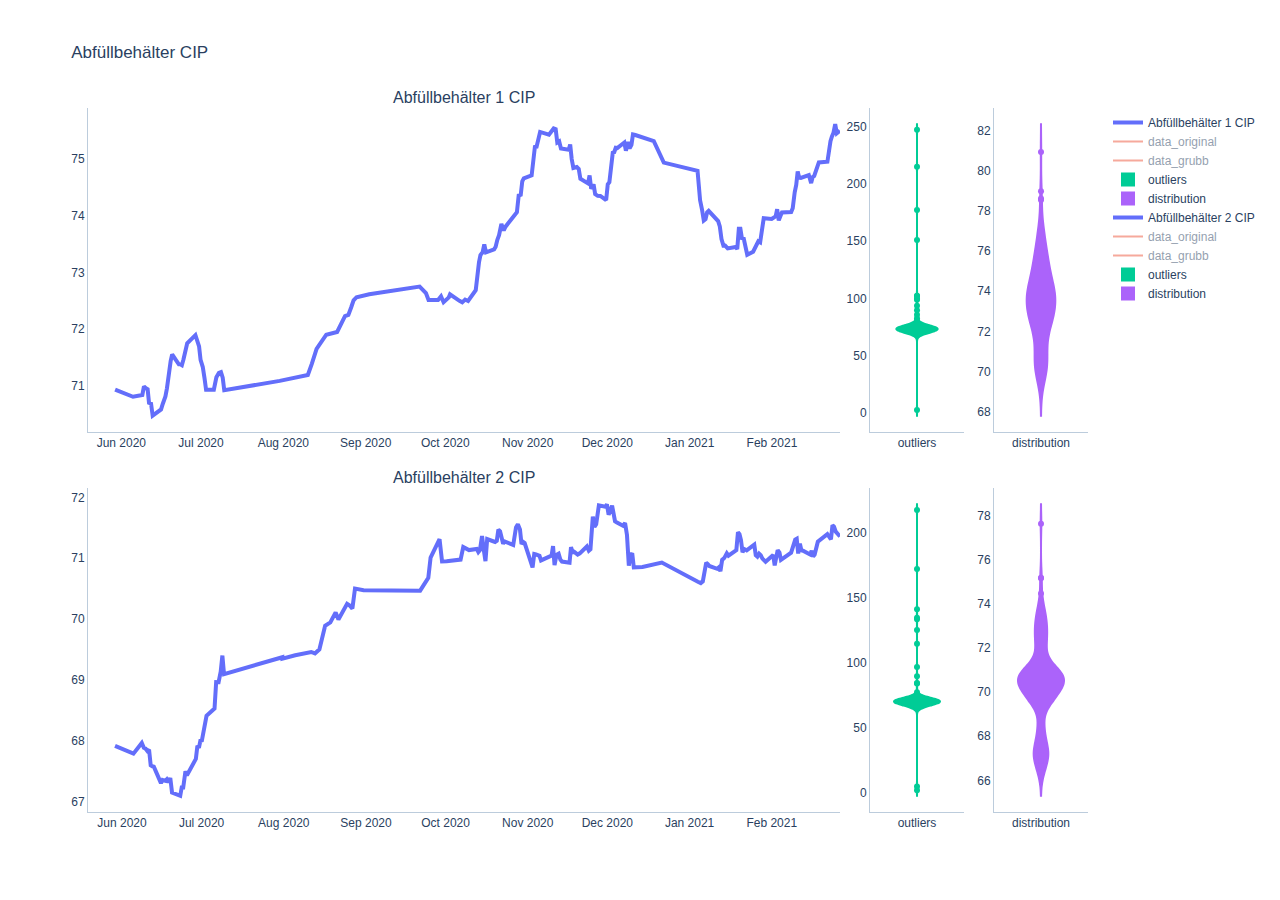
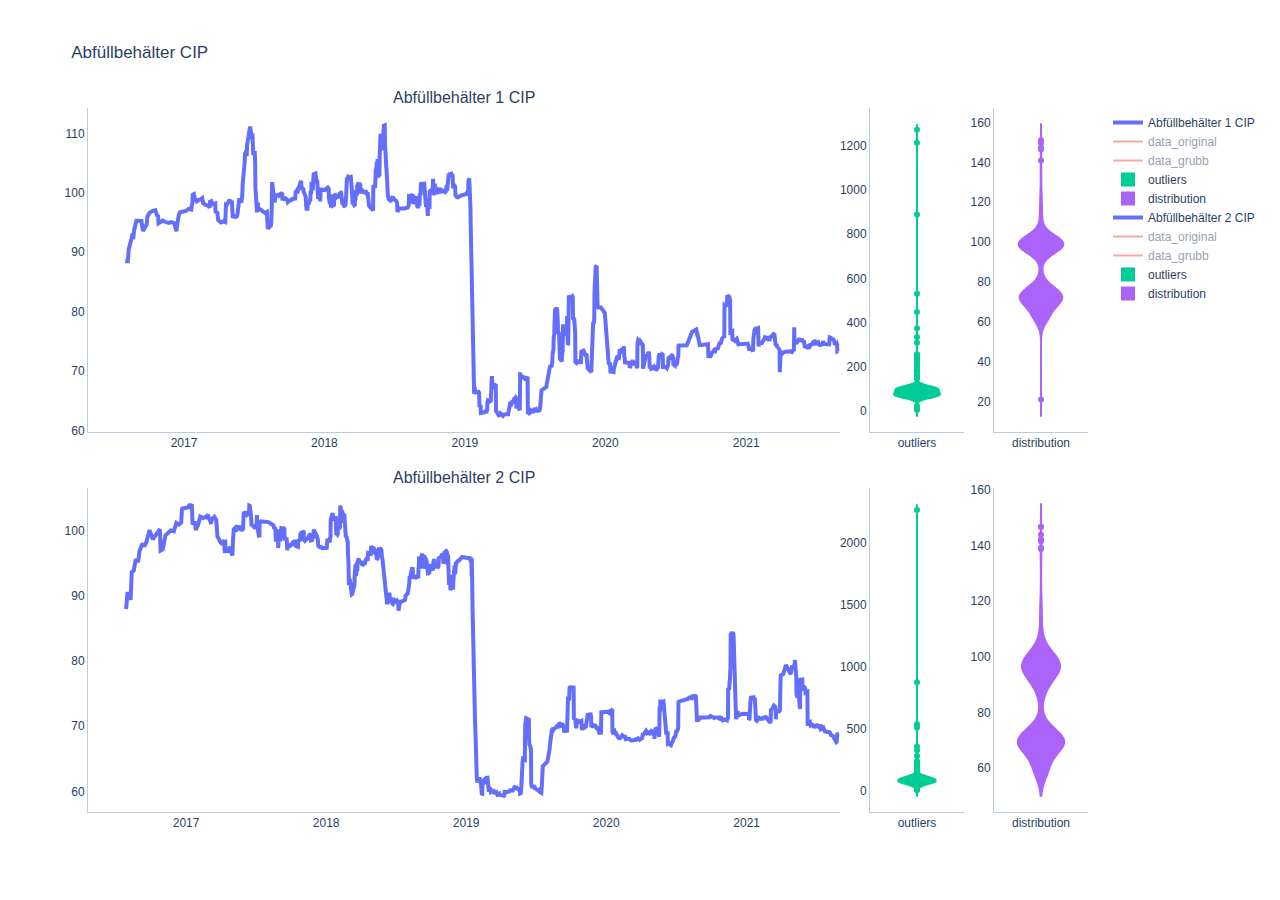
